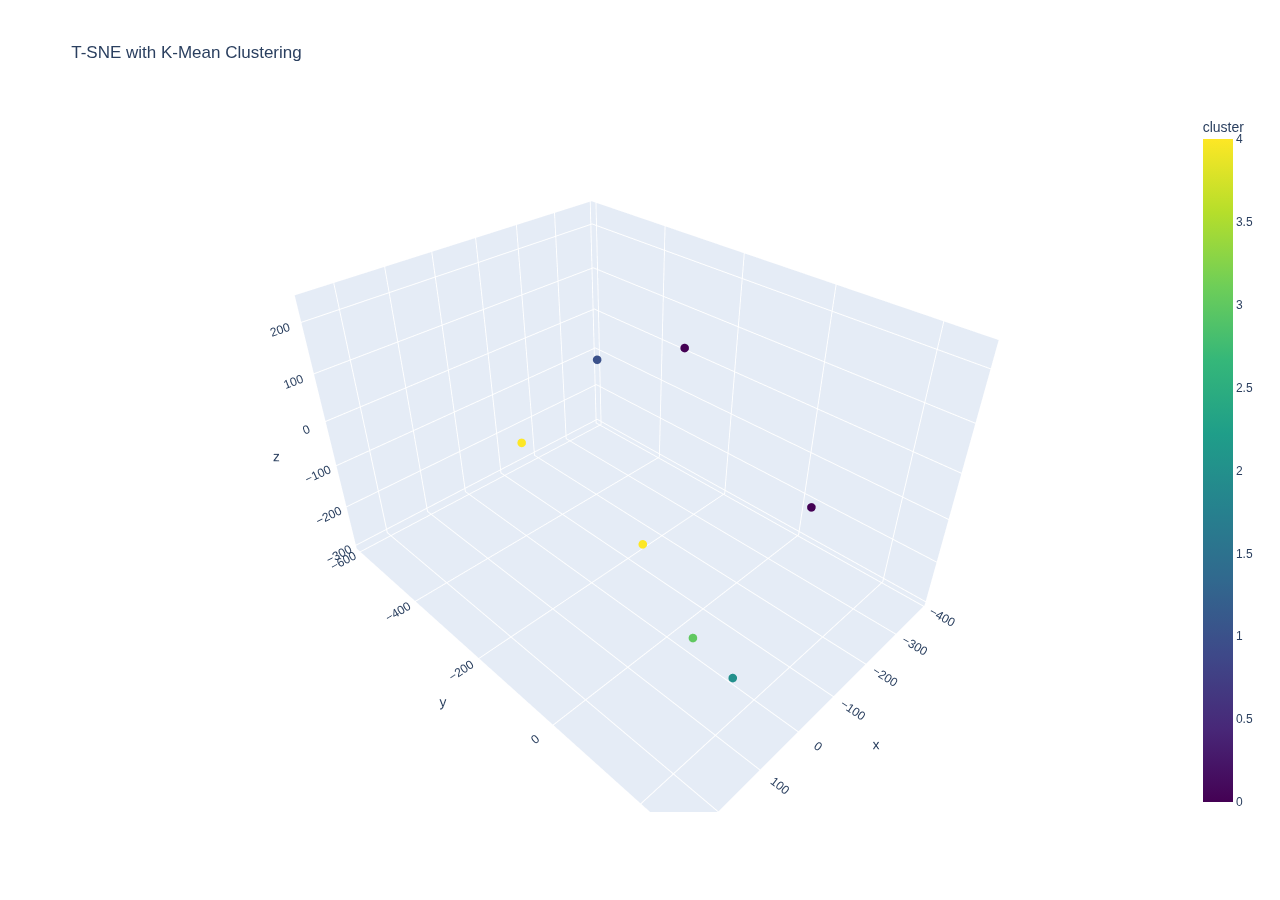
==== static/cluster_plot.html @ 0158b900 "Add files via upload" ====
<html>
<head><meta charset="utf-8" /></head>
<body>
    <div>                        <script type="text/javascript">window.PlotlyConfig = {MathJaxConfig: 'local'};</script>
        <script type="text/javascript">/**
* plotly.js v2.32.0
* Copyright 2012-2024, Plotly, Inc.
* All rights reserved.
* Licensed under the MIT license
*/
/*! For license information please see plotly.min.js.LICENSE.txt */
!function(t,e){"object"==typeof exports&&"object"==typeof module?module.exports=e():"function"==typeof define&&define.amd?define([],e):"object"==typeof exports?exports.Plotly=e():t.Plotly=e()}(self,(function(){return function(){var t={79288:function(t,e,r){"use strict";var n=r(3400),i={"X,X div":'direction:ltr;font-family:"Open Sans",verdana,arial,sans-serif;margin:0;padding:0;',"X input,X button":'font-family:"Open Sans",verdana,arial,sans-serif;',"X input:focus,X button:focus":"outline:none;","X a":"text-decoration:none;","X a:hover":"text-decoration:none;","X .crisp":"shape-rendering:crispEdges;","X .user-select-none":"-webkit-user-select:none;-moz-user-select:none;-ms-user-select:none;-o-user-select:none;user-select:none;","X svg":"overflow:hidden;","X svg a":"fill:#447adb;","X svg a:hover":"fill:#3c6dc5;","X .main-svg":"position:absolute;top:0;left:0;pointer-events:none;","X .main-svg .draglayer":"pointer-events:all;","X .cursor-default":"cursor:default;","X .cursor-pointer":"cursor:pointer;","X .cursor-crosshair":"cursor:crosshair;","X .cursor-move":"cursor:move;","X .cursor-col-resize":"cursor:col-resize;","X .cursor-row-resize":"cursor:row-resize;","X .cursor-ns-resize":"cursor:ns-resize;","X .cursor-ew-resize":"cursor:ew-resize;","X .cursor-sw-resize":"cursor:sw-resize;","X .cursor-s-resize":"cursor:s-resize;","X .cursor-se-resize":"cursor:se-resize;","X .cursor-w-resize":"cursor:w-resize;","X .cursor-e-resize":"cursor:e-resize;","X .cursor-nw-resize":"cursor:nw-resize;","X .cursor-n-resize":"cursor:n-resize;","X .cursor-ne-resize":"cursor:ne-resize;","X .cursor-grab":"cursor:-webkit-grab;cursor:grab;","X .modebar":"position:absolute;top:2px;right:2px;","X .ease-bg":"-webkit-transition:background-color .3s ease 0s;-moz-transition:background-color .3s ease 0s;-ms-transition:background-color .3s ease 0s;-o-transition:background-color .3s ease 0s;transition:background-color .3s ease 0s;","X .modebar--hover>:not(.watermark)":"opacity:0;-webkit-transition:opacity .3s ease 0s;-moz-transition:opacity .3s ease 0s;-ms-transition:opacity .3s ease 0s;-o-transition:opacity .3s ease 0s;transition:opacity .3s ease 0s;","X:hover .modebar--hover .modebar-group":"opacity:1;","X .modebar-group":"float:left;display:inline-block;box-sizing:border-box;padding-left:8px;position:relative;vertical-align:middle;white-space:nowrap;","X .modebar-btn":"position:relative;font-size:16px;padding:3px 4px;height:22px;cursor:pointer;line-height:normal;box-sizing:border-box;","X .modebar-btn svg":"position:relative;top:2px;","X .modebar.vertical":"display:flex;flex-direction:column;flex-wrap:wrap;align-content:flex-end;max-height:100%;","X .modebar.vertical svg":"top:-1px;","X .modebar.vertical .modebar-group":"display:block;float:none;padding-left:0px;padding-bottom:8px;","X .modebar.vertical .modebar-group .modebar-btn":"display:block;text-align:center;","X [data-title]:before,X [data-title]:after":"position:absolute;-webkit-transform:translate3d(0, 0, 0);-moz-transform:translate3d(0, 0, 0);-ms-transform:translate3d(0, 0, 0);-o-transform:translate3d(0, 0, 0);transform:translate3d(0, 0, 0);display:none;opacity:0;z-index:1001;pointer-events:none;top:110%;right:50%;","X [data-title]:hover:before,X [data-title]:hover:after":"display:block;opacity:1;","X [data-title]:before":'content:"";position:absolute;background:rgba(0,0,0,0);border:6px solid rgba(0,0,0,0);z-index:1002;margin-top:-12px;border-bottom-color:#69738a;margin-right:-6px;',"X [data-title]:after":"content:attr(data-title);background:#69738a;color:#fff;padding:8px 10px;font-size:12px;line-height:12px;white-space:nowrap;margin-right:-18px;border-radius:2px;","X .vertical [data-title]:before,X .vertical [data-title]:after":"top:0%;right:200%;","X .vertical [data-title]:before":"border:6px solid rgba(0,0,0,0);border-left-color:#69738a;margin-top:8px;margin-right:-30px;",Y:'font-family:"Open Sans",verdana,arial,sans-serif;position:fixed;top:50px;right:20px;z-index:10000;font-size:10pt;max-width:180px;',"Y p":"margin:0;","Y .notifier-note":"min-width:180px;max-width:250px;border:1px solid #fff;z-index:3000;margin:0;background-color:#8c97af;background-color:rgba(140,151,175,.9);color:#fff;padding:10px;overflow-wrap:break-word;word-wrap:break-word;-ms-hyphens:auto;-webkit-hyphens:auto;hyphens:auto;","Y .notifier-close":"color:#fff;opacity:.8;float:right;padding:0 5px;background:none;border:none;font-size:20px;font-weight:bold;line-height:20px;","Y .notifier-close:hover":"color:#444;text-decoration:none;cursor:pointer;"};for(var a in i){var o=a.replace(/^,/," ,").replace(/X/g,".js-plotly-plot .plotly").replace(/Y/g,".plotly-notifier");n.addStyleRule(o,i[a])}},86712:function(t,e,r){"use strict";t.exports=r(84224)},37240:function(t,e,r){"use strict";t.exports=r(51132)},29744:function(t,e,r){"use strict";t.exports=r(94456)},29352:function(t,e,r){"use strict";t.exports=r(67244)},96144:function(t,e,r){"use strict";t.exports=r(97776)},53219:function(t,e,r){"use strict";t.exports=r(61712)},4624:function(t,e,r){"use strict";t.exports=r(95856)},54543:function(t,e,r){"use strict";t.exports=r(54272)},45e3:function(t,e,r){"use strict";t.exports=r(85404)},62300:function(t,e,r){"use strict";t.exports=r(26048)},6920:function(t,e,r){"use strict";t.exports=r(66240)},10264:function(t,e,r){"use strict";t.exports=r(40448)},32016:function(t,e,r){"use strict";t.exports=r(64884)},27528:function(t,e,r){"use strict";t.exports=r(15088)},75556:function(t,e,r){"use strict";t.exports=r(76744)},39204:function(t,e,r){"use strict";t.exports=r(94704)},73996:function(t,e,r){"use strict";t.exports=r(62396)},16489:function(t,e,r){"use strict";t.exports=r(32028)},5e3:function(t,e,r){"use strict";t.exports=r(81932)},77280:function(t,e,r){"use strict";t.exports=r(45536)},33992:function(t,e,r){"use strict";t.exports=r(42600)},17600:function(t,e,r){"use strict";t.exports=r(21536)},49116:function(t,e,r){"use strict";t.exports=r(65664)},46808:function(t,e,r){"use strict";t.exports=r(29044)},36168:function(t,e,r){"use strict";t.exports=r(48928)},13792:function(t,e,r){"use strict";var n=r(32016);n.register([r(37240),r(29352),r(5e3),r(33992),r(17600),r(49116),r(6920),r(67484),r(79440),r(39204),r(83096),r(36168),r(20260),r(63560),r(65832),r(46808),r(73996),r(48824),r(89904),r(25120),r(13752),r(4340),r(62300),r(29800),r(8363),r(54543),r(86636),r(42192),r(32140),r(77280),r(89296),r(56816),r(70192),r(45e3),r(27528),r(84764),r(3920),r(50248),r(4624),r(69967),r(10264),r(86152),r(53219),r(81604),r(63796),r(29744),r(89336),r(86712),r(75556),r(16489),r(97312),r(96144)]),t.exports=n},3920:function(t,e,r){"use strict";t.exports=r(43480)},25120:function(t,e,r){"use strict";t.exports=r(6296)},4340:function(t,e,r){"use strict";t.exports=r(7404)},86152:function(t,e,r){"use strict";t.exports=r(65456)},56816:function(t,e,r){"use strict";t.exports=r(22020)},89296:function(t,e,r){"use strict";t.exports=r(29928)},20260:function(t,e,r){"use strict";t.exports=r(75792)},32140:function(t,e,r){"use strict";t.exports=r(156)},84764:function(t,e,r){"use strict";t.exports=r(45499)},48824:function(t,e,r){"use strict";t.exports=r(3296)},69967:function(t,e,r){"use strict";t.exports=r(4184)},8363:function(t,e,r){"use strict";t.exports=r(36952)},86636:function(t,e,r){"use strict";t.exports=r(38983)},70192:function(t,e,r){"use strict";t.exports=r(11572)},81604:function(t,e,r){"use strict";t.exports=r(76924)},63796:function(t,e,r){"use strict";t.exports=r(62944)},89336:function(t,e,r){"use strict";t.exports=r(95443)},67484:function(t,e,r){"use strict";t.exports=r(34864)},97312:function(t,e,r){"use strict";t.exports=r(76272)},42192:function(t,e,r){"use strict";t.exports=r(97924)},29800:function(t,e,r){"use strict";t.exports=r(15436)},63560:function(t,e,r){"use strict";t.exports=r(5621)},89904:function(t,e,r){"use strict";t.exports=r(91304)},50248:function(t,e,r){"use strict";t.exports=r(41724)},65832:function(t,e,r){"use strict";t.exports=r(31991)},79440:function(t,e,r){"use strict";t.exports=r(22869)},13752:function(t,e,r){"use strict";t.exports=r(67776)},83096:function(t,e,r){"use strict";t.exports=r(95952)},72196:function(t){"use strict";t.exports=[{path:"",backoff:0},{path:"M-2.4,-3V3L0.6,0Z",backoff:.6},{path:"M-3.7,-2.5V2.5L1.3,0Z",backoff:1.3},{path:"M-4.45,-3L-1.65,-0.2V0.2L-4.45,3L1.55,0Z",backoff:1.55},{path:"M-2.2,-2.2L-0.2,-0.2V0.2L-2.2,2.2L-1.4,3L1.6,0L-1.4,-3Z",backoff:1.6},{path:"M-4.4,-2.1L-0.6,-0.2V0.2L-4.4,2.1L-4,3L2,0L-4,-3Z",backoff:2},{path:"M2,0A2,2 0 1,1 0,-2A2,2 0 0,1 2,0Z",backoff:0,noRotate:!0},{path:"M2,2V-2H-2V2Z",backoff:0,noRotate:!0}]},13916:function(t,e,r){"use strict";var n=r(72196),i=r(25376),a=r(33816),o=r(31780).templatedArray;r(36208),t.exports=o("annotation",{visible:{valType:"boolean",dflt:!0,editType:"calc+arraydraw"},text:{valType:"string",editType:"calc+arraydraw"},textangle:{valType:"angle",dflt:0,editType:"calc+arraydraw"},font:i({editType:"calc+arraydraw",colorEditType:"arraydraw"}),width:{valType:"number",min:1,dflt:null,editType:"calc+arraydraw"},height:{valType:"number",min:1,dflt:null,editType:"calc+arraydraw"},opacity:{valType:"number",min:0,max:1,dflt:1,editType:"arraydraw"},align:{valType:"enumerated",values:["left","center","right"],dflt:"center",editType:"arraydraw"},valign:{valType:"enumerated",values:["top","middle","bottom"],dflt:"middle",editType:"arraydraw"},bgcolor:{valType:"color",dflt:"rgba(0,0,0,0)",editType:"arraydraw"},bordercolor:{valType:"color",dflt:"rgba(0,0,0,0)",editType:"arraydraw"},borderpad:{valType:"number",min:0,dflt:1,editType:"calc+arraydraw"},borderwidth:{valType:"number",min:0,dflt:1,editType:"calc+arraydraw"},showarrow:{valType:"boolean",dflt:!0,editType:"calc+arraydraw"},arrowcolor:{valType:"color",editType:"arraydraw"},arrowhead:{valType:"integer",min:0,max:n.length,dflt:1,editType:"arraydraw"},startarrowhead:{valType:"integer",min:0,max:n.length,dflt:1,editType:"arraydraw"},arrowside:{valType:"flaglist",flags:["end","start"],extras:["none"],dflt:"end",editType:"arraydraw"},arrowsize:{valType:"number",min:.3,dflt:1,editType:"calc+arraydraw"},startarrowsize:{valType:"number",min:.3,dflt:1,editType:"calc+arraydraw"},arrowwidth:{valType:"number",min:.1,editType:"calc+arraydraw"},standoff:{valType:"number",min:0,dflt:0,editType:"calc+arraydraw"},startstandoff:{valType:"number",min:0,dflt:0,editType:"calc+arraydraw"},ax:{valType:"any",editType:"calc+arraydraw"},ay:{valType:"any",editType:"calc+arraydraw"},axref:{valType:"enumerated",dflt:"pixel",values:["pixel",a.idRegex.x.toString()],editType:"calc"},ayref:{valType:"enumerated",dflt:"pixel",values:["pixel",a.idRegex.y.toString()],editType:"calc"},xref:{valType:"enumerated",values:["paper",a.idRegex.x.toString()],editType:"calc"},x:{valType:"any",editType:"calc+arraydraw"},xanchor:{valType:"enumerated",values:["auto","left","center","right"],dflt:"auto",editType:"calc+arraydraw"},xshift:{valType:"number",dflt:0,editType:"calc+arraydraw"},yref:{valType:"enumerated",values:["paper",a.idRegex.y.toString()],editType:"calc"},y:{valType:"any",editType:"calc+arraydraw"},yanchor:{valType:"enumerated",values:["auto","top","middle","bottom"],dflt:"auto",editType:"calc+arraydraw"},yshift:{valType:"number",dflt:0,editType:"calc+arraydraw"},clicktoshow:{valType:"enumerated",values:[!1,"onoff","onout"],dflt:!1,editType:"arraydraw"},xclick:{valType:"any",editType:"arraydraw"},yclick:{valType:"any",editType:"arraydraw"},hovertext:{valType:"string",editType:"arraydraw"},hoverlabel:{bgcolor:{valType:"color",editType:"arraydraw"},bordercolor:{valType:"color",editType:"arraydraw"},font:i({editType:"arraydraw"}),editType:"arraydraw"},captureevents:{valType:"boolean",editType:"arraydraw"},editType:"calc",_deprecated:{ref:{valType:"string",editType:"calc"}}})},90272:function(t,e,r){"use strict";var n=r(3400),i=r(54460),a=r(23816).draw;function o(t){var e=t._fullLayout;n.filterVisible(e.annotations).forEach((function(e){var r=i.getFromId(t,e.xref),n=i.getFromId(t,e.yref),a=i.getRefType(e.xref),o=i.getRefType(e.yref);e._extremes={},"range"===a&&s(e,r),"range"===o&&s(e,n)}))}function s(t,e){var r,n=e._id,a=n.charAt(0),o=t[a],s=t["a"+a],l=t[a+"ref"],u=t["a"+a+"ref"],c=t["_"+a+"padplus"],f=t["_"+a+"padminus"],h={x:1,y:-1}[a]*t[a+"shift"],p=3*t.arrowsize*t.arrowwidth||0,d=p+h,v=p-h,g=3*t.startarrowsize*t.arrowwidth||0,y=g+h,m=g-h;if(u===l){var x=i.findExtremes(e,[e.r2c(o)],{ppadplus:d,ppadminus:v}),b=i.findExtremes(e,[e.r2c(s)],{ppadplus:Math.max(c,y),ppadminus:Math.max(f,m)});r={min:[x.min[0],b.min[0]],max:[x.max[0],b.max[0]]}}else y=s?y+s:y,m=s?m-s:m,r=i.findExtremes(e,[e.r2c(o)],{ppadplus:Math.max(c,d,y),ppadminus:Math.max(f,v,m)});t._extremes[n]=r}t.exports=function(t){var e=t._fullLayout;if(n.filterVisible(e.annotations).length&&t._fullData.length)return n.syncOrAsync([a,o],t)}},42300:function(t,e,r){"use strict";var n=r(3400),i=r(24040),a=r(31780).arrayEditor;function o(t,e){var r,n,i,a,o,l,u,c=t._fullLayout.annotations,f=[],h=[],p=[],d=(e||[]).length;for(r=0;r<c.length;r++)if(a=(i=c[r]).clicktoshow){for(n=0;n<d;n++)if(l=(o=e[n]).xaxis,u=o.yaxis,l._id===i.xref&&u._id===i.yref&&l.d2r(o.x)===s(i._xclick,l)&&u.d2r(o.y)===s(i._yclick,u)){(i.visible?"onout"===a?h:p:f).push(r);break}n===d&&i.visible&&"onout"===a&&h.push(r)}return{on:f,off:h,explicitOff:p}}function s(t,e){return"log"===e.type?e.l2r(t):e.d2r(t)}t.exports={hasClickToShow:function(t,e){var r=o(t,e);return r.on.length>0||r.explicitOff.length>0},onClick:function(t,e){var r,s,l=o(t,e),u=l.on,c=l.off.concat(l.explicitOff),f={},h=t._fullLayout.annotations;if(u.length||c.length){for(r=0;r<u.length;r++)(s=a(t.layout,"annotations",h[u[r]])).modifyItem("visible",!0),n.extendFlat(f,s.getUpdateObj());for(r=0;r<c.length;r++)(s=a(t.layout,"annotations",h[c[r]])).modifyItem("visible",!1),n.extendFlat(f,s.getUpdateObj());return i.call("update",t,{},f)}}}},87192:function(t,e,r){"use strict";var n=r(3400),i=r(76308);t.exports=function(t,e,r,a){a("opacity");var o=a("bgcolor"),s=a("bordercolor"),l=i.opacity(s);a("borderpad");var u=a("borderwidth"),c=a("showarrow");if(a("text",c?" ":r._dfltTitle.annotation),a("textangle"),n.coerceFont(a,"font",r.font),a("width"),a("align"),a("height")&&a("valign"),c){var f,h,p=a("arrowside");-1!==p.indexOf("end")&&(f=a("arrowhead"),h=a("arrowsize")),-1!==p.indexOf("start")&&(a("startarrowhead",f),a("startarrowsize",h)),a("arrowcolor",l?e.bordercolor:i.defaultLine),a("arrowwidth",2*(l&&u||1)),a("standoff"),a("startstandoff")}var d=a("hovertext"),v=r.hoverlabel||{};if(d){var g=a("hoverlabel.bgcolor",v.bgcolor||(i.opacity(o)?i.rgb(o):i.defaultLine)),y=a("hoverlabel.bordercolor",v.bordercolor||i.contrast(g)),m=n.extendFlat({},v.font);m.color||(m.color=y),n.coerceFont(a,"hoverlabel.font",m)}a("captureevents",!!d)}},26828:function(t,e,r){"use strict";var n=r(38248),i=r(36896);t.exports=function(t,e,r,a){e=e||{};var o="log"===r&&"linear"===e.type,s="linear"===r&&"log"===e.type;if(o||s)for(var l,u,c=t._fullLayout.annotations,f=e._id.charAt(0),h=0;h<c.length;h++)l=c[h],u="annotations["+h+"].",l[f+"ref"]===e._id&&p(f),l["a"+f+"ref"]===e._id&&p("a"+f);function p(t){var r=l[t],s=null;s=o?i(r,e.range):Math.pow(10,r),n(s)||(s=null),a(u+t,s)}}},45216:function(t,e,r){"use strict";var n=r(3400),i=r(54460),a=r(51272),o=r(87192),s=r(13916);function l(t,e,r){function a(r,i){return n.coerce(t,e,s,r,i)}var l=a("visible"),u=a("clicktoshow");if(l||u){o(t,e,r,a);for(var c=e.showarrow,f=["x","y"],h=[-10,-30],p={_fullLayout:r},d=0;d<2;d++){var v=f[d],g=i.coerceRef(t,e,p,v,"","paper");if("paper"!==g&&i.getFromId(p,g)._annIndices.push(e._index),i.coercePosition(e,p,a,g,v,.5),c){var y="a"+v,m=i.coerceRef(t,e,p,y,"pixel",["pixel","paper"]);"pixel"!==m&&m!==g&&(m=e[y]="pixel");var x="pixel"===m?h[d]:.4;i.coercePosition(e,p,a,m,y,x)}a(v+"anchor"),a(v+"shift")}if(n.noneOrAll(t,e,["x","y"]),c&&n.noneOrAll(t,e,["ax","ay"]),u){var b=a("xclick"),_=a("yclick");e._xclick=void 0===b?e.x:i.cleanPosition(b,p,e.xref),e._yclick=void 0===_?e.y:i.cleanPosition(_,p,e.yref)}}}t.exports=function(t,e){a(t,e,{name:"annotations",handleItemDefaults:l})}},23816:function(t,e,r){"use strict";var n=r(33428),i=r(24040),a=r(7316),o=r(3400),s=o.strTranslate,l=r(54460),u=r(76308),c=r(43616),f=r(93024),h=r(72736),p=r(93972),d=r(86476),v=r(31780).arrayEditor,g=r(33652);function y(t,e){var r=t._fullLayout.annotations[e]||{},n=l.getFromId(t,r.xref),i=l.getFromId(t,r.yref);n&&n.setScale(),i&&i.setScale(),x(t,r,e,!1,n,i)}function m(t,e,r,n,i){var a=i[r],o=i[r+"ref"],s=-1!==r.indexOf("y"),u="domain"===l.getRefType(o),c=s?n.h:n.w;return t?u?a+(s?-e:e)/t._length:t.p2r(t.r2p(a)+e):a+(s?-e:e)/c}function x(t,e,r,a,y,x){var b,_,w=t._fullLayout,T=t._fullLayout._size,k=t._context.edits;a?(b="annotation-"+a,_=a+".annotations"):(b="annotation",_="annotations");var A=v(t.layout,_,e),M=A.modifyBase,S=A.modifyItem,E=A.getUpdateObj;w._infolayer.selectAll("."+b+'[data-index="'+r+'"]').remove();var L="clip"+w._uid+"_ann"+r;if(e._input&&!1!==e.visible){var C={x:{},y:{}},P=+e.textangle||0,O=w._infolayer.append("g").classed(b,!0).attr("data-index",String(r)).style("opacity",e.opacity),I=O.append("g").classed("annotation-text-g",!0),z=k[e.showarrow?"annotationTail":"annotationPosition"],D=e.captureevents||k.annotationText||z,R=I.append("g").style("pointer-events",D?"all":null).call(p,"pointer").on("click",(function(){t._dragging=!1,t.emit("plotly_clickannotation",W(n.event))}));e.hovertext&&R.on("mouseover",(function(){var r=e.hoverlabel,n=r.font,i=this.getBoundingClientRect(),a=t.getBoundingClientRect();f.loneHover({x0:i.left-a.left,x1:i.right-a.left,y:(i.top+i.bottom)/2-a.top,text:e.hovertext,color:r.bgcolor,borderColor:r.bordercolor,fontFamily:n.family,fontSize:n.size,fontColor:n.color,fontWeight:n.weight,fontStyle:n.style,fontVariant:n.variant},{container:w._hoverlayer.node(),outerContainer:w._paper.node(),gd:t})})).on("mouseout",(function(){f.loneUnhover(w._hoverlayer.node())}));var F=e.borderwidth,B=e.borderpad,N=F+B,j=R.append("rect").attr("class","bg").style("stroke-width",F+"px").call(u.stroke,e.bordercolor).call(u.fill,e.bgcolor),U=e.width||e.height,V=w._topclips.selectAll("#"+L).data(U?[0]:[]);V.enter().append("clipPath").classed("annclip",!0).attr("id",L).append("rect"),V.exit().remove();var q=e.font,H=w._meta?o.templateString(e.text,w._meta):e.text,G=R.append("text").classed("annotation-text",!0).text(H);k.annotationText?G.call(h.makeEditable,{delegate:R,gd:t}).call(Y).on("edit",(function(r){e.text=r,this.call(Y),S("text",r),y&&y.autorange&&M(y._name+".autorange",!0),x&&x.autorange&&M(x._name+".autorange",!0),i.call("_guiRelayout",t,E())})):G.call(Y)}else n.selectAll("#"+L).remove();function W(t){var n={index:r,annotation:e._input,fullAnnotation:e,event:t};return a&&(n.subplotId=a),n}function Y(r){return r.call(c.font,q).attr({"text-anchor":{left:"start",right:"end"}[e.align]||"middle"}),h.convertToTspans(r,t,X),r}function X(){var r=G.selectAll("a");1===r.size()&&r.text()===G.text()&&R.insert("a",":first-child").attr({"xlink:xlink:href":r.attr("xlink:href"),"xlink:xlink:show":r.attr("xlink:show")}).style({cursor:"pointer"}).node().appendChild(j.node());var n=R.select(".annotation-text-math-group"),f=!n.empty(),v=c.bBox((f?n:G).node()),b=v.width,_=v.height,A=e.width||b,D=e.height||_,B=Math.round(A+2*N),q=Math.round(D+2*N);function H(t,e){return"auto"===e&&(e=t<1/3?"left":t>2/3?"right":"center"),{center:0,middle:0,left:.5,bottom:-.5,right:-.5,top:.5}[e]}for(var Y=!1,X=["x","y"],Z=0;Z<X.length;Z++){var K,J,$,Q,tt,et=X[Z],rt=e[et+"ref"]||et,nt=e["a"+et+"ref"],it={x:y,y:x}[et],at=(P+("x"===et?0:-90))*Math.PI/180,ot=B*Math.cos(at),st=q*Math.sin(at),lt=Math.abs(ot)+Math.abs(st),ut=e[et+"anchor"],ct=e[et+"shift"]*("x"===et?1:-1),ft=C[et],ht=l.getRefType(rt);if(it&&"domain"!==ht){var pt=it.r2fraction(e[et]);(pt<0||pt>1)&&(nt===rt?((pt=it.r2fraction(e["a"+et]))<0||pt>1)&&(Y=!0):Y=!0),K=it._offset+it.r2p(e[et]),Q=.5}else{var dt="domain"===ht;"x"===et?($=e[et],K=dt?it._offset+it._length*$:K=T.l+T.w*$):($=1-e[et],K=dt?it._offset+it._length*$:K=T.t+T.h*$),Q=e.showarrow?.5:$}if(e.showarrow){ft.head=K;var vt=e["a"+et];if(tt=ot*H(.5,e.xanchor)-st*H(.5,e.yanchor),nt===rt){var gt=l.getRefType(nt);"domain"===gt?("y"===et&&(vt=1-vt),ft.tail=it._offset+it._length*vt):"paper"===gt?"y"===et?(vt=1-vt,ft.tail=T.t+T.h*vt):ft.tail=T.l+T.w*vt:ft.tail=it._offset+it.r2p(vt),J=tt}else ft.tail=K+vt,J=tt+vt;ft.text=ft.tail+tt;var yt=w["x"===et?"width":"height"];if("paper"===rt&&(ft.head=o.constrain(ft.head,1,yt-1)),"pixel"===nt){var mt=-Math.max(ft.tail-3,ft.text),xt=Math.min(ft.tail+3,ft.text)-yt;mt>0?(ft.tail+=mt,ft.text+=mt):xt>0&&(ft.tail-=xt,ft.text-=xt)}ft.tail+=ct,ft.head+=ct}else J=tt=lt*H(Q,ut),ft.text=K+tt;ft.text+=ct,tt+=ct,J+=ct,e["_"+et+"padplus"]=lt/2+J,e["_"+et+"padminus"]=lt/2-J,e["_"+et+"size"]=lt,e["_"+et+"shift"]=tt}if(Y)R.remove();else{var bt=0,_t=0;if("left"!==e.align&&(bt=(A-b)*("center"===e.align?.5:1)),"top"!==e.valign&&(_t=(D-_)*("middle"===e.valign?.5:1)),f)n.select("svg").attr({x:N+bt-1,y:N+_t}).call(c.setClipUrl,U?L:null,t);else{var wt=N+_t-v.top,Tt=N+bt-v.left;G.call(h.positionText,Tt,wt).call(c.setClipUrl,U?L:null,t)}V.select("rect").call(c.setRect,N,N,A,D),j.call(c.setRect,F/2,F/2,B-F,q-F),R.call(c.setTranslate,Math.round(C.x.text-B/2),Math.round(C.y.text-q/2)),I.attr({transform:"rotate("+P+","+C.x.text+","+C.y.text+")"});var kt,At=function(r,n){O.selectAll(".annotation-arrow-g").remove();var l=C.x.head,f=C.y.head,h=C.x.tail+r,p=C.y.tail+n,v=C.x.text+r,b=C.y.text+n,_=o.rotationXYMatrix(P,v,b),w=o.apply2DTransform(_),A=o.apply2DTransform2(_),L=+j.attr("width"),z=+j.attr("height"),D=v-.5*L,F=D+L,B=b-.5*z,N=B+z,U=[[D,B,D,N],[D,N,F,N],[F,N,F,B],[F,B,D,B]].map(A);if(!U.reduce((function(t,e){return t^!!o.segmentsIntersect(l,f,l+1e6,f+1e6,e[0],e[1],e[2],e[3])}),!1)){U.forEach((function(t){var e=o.segmentsIntersect(h,p,l,f,t[0],t[1],t[2],t[3]);e&&(h=e.x,p=e.y)}));var V=e.arrowwidth,q=e.arrowcolor,H=e.arrowside,G=O.append("g").style({opacity:u.opacity(q)}).classed("annotation-arrow-g",!0),W=G.append("path").attr("d","M"+h+","+p+"L"+l+","+f).style("stroke-width",V+"px").call(u.stroke,u.rgb(q));if(g(W,H,e),k.annotationPosition&&W.node().parentNode&&!a){var Y=l,X=f;if(e.standoff){var Z=Math.sqrt(Math.pow(l-h,2)+Math.pow(f-p,2));Y+=e.standoff*(h-l)/Z,X+=e.standoff*(p-f)/Z}var K,J,$=G.append("path").classed("annotation-arrow",!0).classed("anndrag",!0).classed("cursor-move",!0).attr({d:"M3,3H-3V-3H3ZM0,0L"+(h-Y)+","+(p-X),transform:s(Y,X)}).style("stroke-width",V+6+"px").call(u.stroke,"rgba(0,0,0,0)").call(u.fill,"rgba(0,0,0,0)");d.init({element:$.node(),gd:t,prepFn:function(){var t=c.getTranslate(R);K=t.x,J=t.y,y&&y.autorange&&M(y._name+".autorange",!0),x&&x.autorange&&M(x._name+".autorange",!0)},moveFn:function(t,r){var n=w(K,J),i=n[0]+t,a=n[1]+r;R.call(c.setTranslate,i,a),S("x",m(y,t,"x",T,e)),S("y",m(x,r,"y",T,e)),e.axref===e.xref&&S("ax",m(y,t,"ax",T,e)),e.ayref===e.yref&&S("ay",m(x,r,"ay",T,e)),G.attr("transform",s(t,r)),I.attr({transform:"rotate("+P+","+i+","+a+")"})},doneFn:function(){i.call("_guiRelayout",t,E());var e=document.querySelector(".js-notes-box-panel");e&&e.redraw(e.selectedObj)}})}}};e.showarrow&&At(0,0),z&&d.init({element:R.node(),gd:t,prepFn:function(){kt=I.attr("transform")},moveFn:function(t,r){var n="pointer";if(e.showarrow)e.axref===e.xref?S("ax",m(y,t,"ax",T,e)):S("ax",e.ax+t),e.ayref===e.yref?S("ay",m(x,r,"ay",T.w,e)):S("ay",e.ay+r),At(t,r);else{if(a)return;var i,o;if(y)i=m(y,t,"x",T,e);else{var l=e._xsize/T.w,u=e.x+(e._xshift-e.xshift)/T.w-l/2;i=d.align(u+t/T.w,l,0,1,e.xanchor)}if(x)o=m(x,r,"y",T,e);else{var c=e._ysize/T.h,f=e.y-(e._yshift+e.yshift)/T.h-c/2;o=d.align(f-r/T.h,c,0,1,e.yanchor)}S("x",i),S("y",o),y&&x||(n=d.getCursor(y?.5:i,x?.5:o,e.xanchor,e.yanchor))}I.attr({transform:s(t,r)+kt}),p(R,n)},clickFn:function(r,n){e.captureevents&&t.emit("plotly_clickannotation",W(n))},doneFn:function(){p(R),i.call("_guiRelayout",t,E());var e=document.querySelector(".js-notes-box-panel");e&&e.redraw(e.selectedObj)}})}}}t.exports={draw:function(t){var e=t._fullLayout;e._infolayer.selectAll(".annotation").remove();for(var r=0;r<e.annotations.length;r++)e.annotations[r].visible&&y(t,r);return a.previousPromises(t)},drawOne:y,drawRaw:x}},33652:function(t,e,r){"use strict";var n=r(33428),i=r(76308),a=r(72196),o=r(3400),s=o.strScale,l=o.strRotate,u=o.strTranslate;t.exports=function(t,e,r){var o,c,f,h,p=t.node(),d=a[r.arrowhead||0],v=a[r.startarrowhead||0],g=(r.arrowwidth||1)*(r.arrowsize||1),y=(r.arrowwidth||1)*(r.startarrowsize||1),m=e.indexOf("start")>=0,x=e.indexOf("end")>=0,b=d.backoff*g+r.standoff,_=v.backoff*y+r.startstandoff;if("line"===p.nodeName){o={x:+t.attr("x1"),y:+t.attr("y1")},c={x:+t.attr("x2"),y:+t.attr("y2")};var w=o.x-c.x,T=o.y-c.y;if(h=(f=Math.atan2(T,w))+Math.PI,b&&_&&b+_>Math.sqrt(w*w+T*T))return void z();if(b){if(b*b>w*w+T*T)return void z();var k=b*Math.cos(f),A=b*Math.sin(f);c.x+=k,c.y+=A,t.attr({x2:c.x,y2:c.y})}if(_){if(_*_>w*w+T*T)return void z();var M=_*Math.cos(f),S=_*Math.sin(f);o.x-=M,o.y-=S,t.attr({x1:o.x,y1:o.y})}}else if("path"===p.nodeName){var E=p.getTotalLength(),L="";if(E<b+_)return void z();var C=p.getPointAtLength(0),P=p.getPointAtLength(.1);f=Math.atan2(C.y-P.y,C.x-P.x),o=p.getPointAtLength(Math.min(_,E)),L="0px,"+_+"px,";var O=p.getPointAtLength(E),I=p.getPointAtLength(E-.1);h=Math.atan2(O.y-I.y,O.x-I.x),c=p.getPointAtLength(Math.max(0,E-b)),L+=E-(L?_+b:b)+"px,"+E+"px",t.style("stroke-dasharray",L)}function z(){t.style("stroke-dasharray","0px,100px")}function D(e,a,o,c){e.path&&(e.noRotate&&(o=0),n.select(p.parentNode).append("path").attr({class:t.attr("class"),d:e.path,transform:u(a.x,a.y)+l(180*o/Math.PI)+s(c)}).style({fill:i.rgb(r.arrowcolor),"stroke-width":0}))}m&&D(v,o,f,y),x&&D(d,c,h,g)}},79180:function(t,e,r){"use strict";var n=r(23816),i=r(42300);t.exports={moduleType:"component",name:"annotations",layoutAttributes:r(13916),supplyLayoutDefaults:r(45216),includeBasePlot:r(36632)("annotations"),calcAutorange:r(90272),draw:n.draw,drawOne:n.drawOne,drawRaw:n.drawRaw,hasClickToShow:i.hasClickToShow,onClick:i.onClick,convertCoords:r(26828)}},45899:function(t,e,r){"use strict";var n=r(13916),i=r(67824).overrideAll,a=r(31780).templatedArray;t.exports=i(a("annotation",{visible:n.visible,x:{valType:"any"},y:{valType:"any"},z:{valType:"any"},ax:{valType:"number"},ay:{valType:"number"},xanchor:n.xanchor,xshift:n.xshift,yanchor:n.yanchor,yshift:n.yshift,text:n.text,textangle:n.textangle,font:n.font,width:n.width,height:n.height,opacity:n.opacity,align:n.align,valign:n.valign,bgcolor:n.bgcolor,bordercolor:n.bordercolor,borderpad:n.borderpad,borderwidth:n.borderwidth,showarrow:n.showarrow,arrowcolor:n.arrowcolor,arrowhead:n.arrowhead,startarrowhead:n.startarrowhead,arrowside:n.arrowside,arrowsize:n.arrowsize,startarrowsize:n.startarrowsize,arrowwidth:n.arrowwidth,standoff:n.standoff,startstandoff:n.startstandoff,hovertext:n.hovertext,hoverlabel:n.hoverlabel,captureevents:n.captureevents}),"calc","from-root")},42456:function(t,e,r){"use strict";var n=r(3400),i=r(54460);function a(t,e){var r=e.fullSceneLayout.domain,a=e.fullLayout._size,o={pdata:null,type:"linear",autorange:!1,range:[-1/0,1/0]};t._xa={},n.extendFlat(t._xa,o),i.setConvert(t._xa),t._xa._offset=a.l+r.x[0]*a.w,t._xa.l2p=function(){return.5*(1+t._pdata[0]/t._pdata[3])*a.w*(r.x[1]-r.x[0])},t._ya={},n.extendFlat(t._ya,o),i.setConvert(t._ya),t._ya._offset=a.t+(1-r.y[1])*a.h,t._ya.l2p=function(){return.5*(1-t._pdata[1]/t._pdata[3])*a.h*(r.y[1]-r.y[0])}}t.exports=function(t){for(var e=t.fullSceneLayout.annotations,r=0;r<e.length;r++)a(e[r],t);t.fullLayout._infolayer.selectAll(".annotation-"+t.id).remove()}},52808:function(t,e,r){"use strict";var n=r(3400),i=r(54460),a=r(51272),o=r(87192),s=r(45899);function l(t,e,r,a){function l(r,i){return n.coerce(t,e,s,r,i)}function u(t){var n=t+"axis",a={_fullLayout:{}};return a._fullLayout[n]=r[n],i.coercePosition(e,a,l,t,t,.5)}l("visible")&&(o(t,e,a.fullLayout,l),u("x"),u("y"),u("z"),n.noneOrAll(t,e,["x","y","z"]),e.xref="x",e.yref="y",e.zref="z",l("xanchor"),l("yanchor"),l("xshift"),l("yshift"),e.showarrow&&(e.axref="pixel",e.ayref="pixel",l("ax",-10),l("ay",-30),n.noneOrAll(t,e,["ax","ay"])))}t.exports=function(t,e,r){a(t,e,{name:"annotations",handleItemDefaults:l,fullLayout:r.fullLayout})}},71836:function(t,e,r){"use strict";var n=r(23816).drawRaw,i=r(94424),a=["x","y","z"];t.exports=function(t){for(var e=t.fullSceneLayout,r=t.dataScale,o=e.annotations,s=0;s<o.length;s++){for(var l=o[s],u=!1,c=0;c<3;c++){var f=a[c],h=l[f],p=e[f+"axis"].r2fraction(h);if(p<0||p>1){u=!0;break}}u?t.fullLayout._infolayer.select(".annotation-"+t.id+'[data-index="'+s+'"]').remove():(l._pdata=i(t.glplot.cameraParams,[e.xaxis.r2l(l.x)*r[0],e.yaxis.r2l(l.y)*r[1],e.zaxis.r2l(l.z)*r[2]]),n(t.graphDiv,l,s,t.id,l._xa,l._ya))}}},56864:function(t,e,r){"use strict";var n=r(24040),i=r(3400);t.exports={moduleType:"component",name:"annotations3d",schema:{subplots:{scene:{annotations:r(45899)}}},layoutAttributes:r(45899),handleDefaults:r(52808),includeBasePlot:function(t,e){var r=n.subplotsRegistry.gl3d;if(r)for(var a=r.attrRegex,o=Object.keys(t),s=0;s<o.length;s++){var l=o[s];a.test(l)&&(t[l].annotations||[]).length&&(i.pushUnique(e._basePlotModules,r),i.pushUnique(e._subplots.gl3d,l))}},convert:r(42456),draw:r(71836)}},54976:function(t,e,r){"use strict";t.exports=r(38700),r(15168),r(67020),r(89792),r(55668),r(65168),r(2084),r(26368),r(24747),r(65616),r(30632),r(73040),r(1104),r(51456),r(4592),r(45348)},97776:function(t,e,r){"use strict";var n=r(54976),i=r(3400),a=r(39032),o=a.EPOCHJD,s=a.ONEDAY,l={valType:"enumerated",values:i.sortObjectKeys(n.calendars),editType:"calc",dflt:"gregorian"},u=function(t,e,r,n){var a={};return a[r]=l,i.coerce(t,e,a,r,n)},c="##",f={d:{0:"dd","-":"d"},e:{0:"d","-":"d"},a:{0:"D","-":"D"},A:{0:"DD","-":"DD"},j:{0:"oo","-":"o"},W:{0:"ww","-":"w"},m:{0:"mm","-":"m"},b:{0:"M","-":"M"},B:{0:"MM","-":"MM"},y:{0:"yy","-":"yy"},Y:{0:"yyyy","-":"yyyy"},U:c,w:c,c:{0:"D M d %X yyyy","-":"D M d %X yyyy"},x:{0:"mm/dd/yyyy","-":"mm/dd/yyyy"}},h={};function p(t){var e=h[t];return e||(h[t]=n.instance(t))}function d(t){return i.extendFlat({},l,{description:t})}function v(t){return"Sets the calendar system to use with `"+t+"` date data."}var g={xcalendar:d(v("x"))},y=i.extendFlat({},g,{ycalendar:d(v("y"))}),m=i.extendFlat({},y,{zcalendar:d(v("z"))}),x=d(["Sets the calendar system to use for `range` and `tick0`","if this is a date axis. This does not set the calendar for","interpreting data on this axis, that's specified in the trace","or via the global `layout.calendar`"].join(" "));t.exports={moduleType:"component",name:"calendars",schema:{traces:{scatter:y,bar:y,box:y,heatmap:y,contour:y,histogram:y,histogram2d:y,histogram2dcontour:y,scatter3d:m,surface:m,mesh3d:m,scattergl:y,ohlc:g,candlestick:g},layout:{calendar:d(["Sets the default calendar system to use for interpreting and","displaying dates throughout the plot."].join(" "))},subplots:{xaxis:{calendar:x},yaxis:{calendar:x},scene:{xaxis:{calendar:x},yaxis:{calendar:x},zaxis:{calendar:x}},polar:{radialaxis:{calendar:x}}},transforms:{filter:{valuecalendar:d(["WARNING: All transforms are deprecated and may be removed from the API in next major version.","Sets the calendar system to use for `value`, if it is a date."].join(" ")),targetcalendar:d(["WARNING: All transforms are deprecated and may be removed from the API in next major version.","Sets the calendar system to use for `target`, if it is an","array of dates. If `target` is a string (eg *x*) we use the","corresponding trace attribute (eg `xcalendar`) if it exists,","even if `targetcalendar` is provided."].join(" "))}}},layoutAttributes:l,handleDefaults:u,handleTraceDefaults:function(t,e,r,n){for(var i=0;i<r.length;i++)u(t,e,r[i]+"calendar",n.calendar)},CANONICAL_SUNDAY:{chinese:"2000-01-02",coptic:"2000-01-03",discworld:"2000-01-03",ethiopian:"2000-01-05",hebrew:"5000-01-01",islamic:"1000-01-02",julian:"2000-01-03",mayan:"5000-01-01",nanakshahi:"1000-01-05",nepali:"2000-01-05",persian:"1000-01-01",jalali:"1000-01-01",taiwan:"1000-01-04",thai:"2000-01-04",ummalqura:"1400-01-06"},CANONICAL_TICK:{chinese:"2000-01-01",coptic:"2000-01-01",discworld:"2000-01-01",ethiopian:"2000-01-01",hebrew:"5000-01-01",islamic:"1000-01-01",julian:"2000-01-01",mayan:"5000-01-01",nanakshahi:"1000-01-01",nepali:"2000-01-01",persian:"1000-01-01",jalali:"1000-01-01",taiwan:"1000-01-01",thai:"2000-01-01",ummalqura:"1400-01-01"},DFLTRANGE:{chinese:["2000-01-01","2001-01-01"],coptic:["1700-01-01","1701-01-01"],discworld:["1800-01-01","1801-01-01"],ethiopian:["2000-01-01","2001-01-01"],hebrew:["5700-01-01","5701-01-01"],islamic:["1400-01-01","1401-01-01"],julian:["2000-01-01","2001-01-01"],mayan:["5200-01-01","5201-01-01"],nanakshahi:["0500-01-01","0501-01-01"],nepali:["2000-01-01","2001-01-01"],persian:["1400-01-01","1401-01-01"],jalali:["1400-01-01","1401-01-01"],taiwan:["0100-01-01","0101-01-01"],thai:["2500-01-01","2501-01-01"],ummalqura:["1400-01-01","1401-01-01"]},getCal:p,worldCalFmt:function(t,e,r){for(var n,i,a,l,u,h=Math.floor((e+.05)/s)+o,d=p(r).fromJD(h),v=0;-1!==(v=t.indexOf("%",v));)"0"===(n=t.charAt(v+1))||"-"===n||"_"===n?(a=3,i=t.charAt(v+2),"_"===n&&(n="-")):(i=n,n="0",a=2),(l=f[i])?(u=l===c?c:d.formatDate(l[n]),t=t.substr(0,v)+u+t.substr(v+a),v+=u.length):v+=a;return t}}},22548:function(t,e){"use strict";e.defaults=["#1f77b4","#ff7f0e","#2ca02c","#d62728","#9467bd","#8c564b","#e377c2","#7f7f7f","#bcbd22","#17becf"],e.defaultLine="#444",e.lightLine="#eee",e.background="#fff",e.borderLine="#BEC8D9",e.lightFraction=1e3/11},76308:function(t,e,r){"use strict";var n=r(49760),i=r(38248),a=r(38116).isTypedArray,o=t.exports={},s=r(22548);o.defaults=s.defaults;var l=o.defaultLine=s.defaultLine;o.lightLine=s.lightLine;var u=o.background=s.background;function c(t){if(i(t)||"string"!=typeof t)return t;var e=t.trim();if("rgb"!==e.substr(0,3))return t;var r=e.match(/^rgba?\s*\(([^()]*)\)$/);if(!r)return t;var n=r[1].trim().split(/\s*[\s,]\s*/),a="a"===e.charAt(3)&&4===n.length;if(!a&&3!==n.length)return t;for(var o=0;o<n.length;o++){if(!n[o].length)return t;if(n[o]=Number(n[o]),!(n[o]>=0))return t;if(3===o)n[o]>1&&(n[o]=1);else if(n[o]>=1)return t}var s=Math.round(255*n[0])+", "+Math.round(255*n[1])+", "+Math.round(255*n[2]);return a?"rgba("+s+", "+n[3]+")":"rgb("+s+")"}o.tinyRGB=function(t){var e=t.toRgb();return"rgb("+Math.round(e.r)+", "+Math.round(e.g)+", "+Math.round(e.b)+")"},o.rgb=function(t){return o.tinyRGB(n(t))},o.opacity=function(t){return t?n(t).getAlpha():0},o.addOpacity=function(t,e){var r=n(t).toRgb();return"rgba("+Math.round(r.r)+", "+Math.round(r.g)+", "+Math.round(r.b)+", "+e+")"},o.combine=function(t,e){var r=n(t).toRgb();if(1===r.a)return n(t).toRgbString();var i=n(e||u).toRgb(),a=1===i.a?i:{r:255*(1-i.a)+i.r*i.a,g:255*(1-i.a)+i.g*i.a,b:255*(1-i.a)+i.b*i.a},o={r:a.r*(1-r.a)+r.r*r.a,g:a.g*(1-r.a)+r.g*r.a,b:a.b*(1-r.a)+r.b*r.a};return n(o).toRgbString()},o.interpolate=function(t,e,r){var i=n(t).toRgb(),a=n(e).toRgb(),o={r:r*i.r+(1-r)*a.r,g:r*i.g+(1-r)*a.g,b:r*i.b+(1-r)*a.b};return n(o).toRgbString()},o.contrast=function(t,e,r){var i=n(t);return 1!==i.getAlpha()&&(i=n(o.combine(t,u))),(i.isDark()?e?i.lighten(e):u:r?i.darken(r):l).toString()},o.stroke=function(t,e){var r=n(e);t.style({stroke:o.tinyRGB(r),"stroke-opacity":r.getAlpha()})},o.fill=function(t,e){var r=n(e);t.style({fill:o.tinyRGB(r),"fill-opacity":r.getAlpha()})},o.clean=function(t){if(t&&"object"==typeof t){var e,r,n,i,s=Object.keys(t);for(e=0;e<s.length;e++)if(i=t[n=s[e]],"color"===n.substr(n.length-5))if(Array.isArray(i))for(r=0;r<i.length;r++)i[r]=c(i[r]);else t[n]=c(i);else if("colorscale"===n.substr(n.length-10)&&Array.isArray(i))for(r=0;r<i.length;r++)Array.isArray(i[r])&&(i[r][1]=c(i[r][1]));else if(Array.isArray(i)){var l=i[0];if(!Array.isArray(l)&&l&&"object"==typeof l)for(r=0;r<i.length;r++)o.clean(i[r])}else i&&"object"==typeof i&&!a(i)&&o.clean(i)}}},42996:function(t,e,r){"use strict";var n=r(94724),i=r(25376),a=r(92880).extendFlat,o=r(67824).overrideAll;t.exports=o({orientation:{valType:"enumerated",values:["h","v"],dflt:"v"},thicknessmode:{valType:"enumerated",values:["fraction","pixels"],dflt:"pixels"},thickness:{valType:"number",min:0,dflt:30},lenmode:{valType:"enumerated",values:["fraction","pixels"],dflt:"fraction"},len:{valType:"number",min:0,dflt:1},x:{valType:"number"},xref:{valType:"enumerated",dflt:"paper",values:["container","paper"],editType:"layoutstyle"},xanchor:{valType:"enumerated",values:["left","center","right"]},xpad:{valType:"number",min:0,dflt:10},y:{valType:"number"},yref:{valType:"enumerated",dflt:"paper",values:["container","paper"],editType:"layoutstyle"},yanchor:{valType:"enumerated",values:["top","middle","bottom"]},ypad:{valType:"number",min:0,dflt:10},outlinecolor:n.linecolor,outlinewidth:n.linewidth,bordercolor:n.linecolor,borderwidth:{valType:"number",min:0,dflt:0},bgcolor:{valType:"color",dflt:"rgba(0,0,0,0)"},tickmode:n.minor.tickmode,nticks:n.nticks,tick0:n.tick0,dtick:n.dtick,tickvals:n.tickvals,ticktext:n.ticktext,ticks:a({},n.ticks,{dflt:""}),ticklabeloverflow:a({},n.ticklabeloverflow,{}),ticklabelposition:{valType:"enumerated",values:["outside","inside","outside top","inside top","outside left","inside left","outside right","inside right","outside bottom","inside bottom"],dflt:"outside"},ticklen:n.ticklen,tickwidth:n.tickwidth,tickcolor:n.tickcolor,ticklabelstep:n.ticklabelstep,showticklabels:n.showticklabels,labelalias:n.labelalias,tickfont:i({}),tickangle:n.tickangle,tickformat:n.tickformat,tickformatstops:n.tickformatstops,tickprefix:n.tickprefix,showtickprefix:n.showtickprefix,ticksuffix:n.ticksuffix,showticksuffix:n.showticksuffix,separatethousands:n.separatethousands,exponentformat:n.exponentformat,minexponent:n.minexponent,showexponent:n.showexponent,title:{text:{valType:"string"},font:i({}),side:{valType:"enumerated",values:["right","top","bottom"]}},_deprecated:{title:{valType:"string"},titlefont:i({}),titleside:{valType:"enumerated",values:["right","top","bottom"],dflt:"top"}}},"colorbars","from-root")},63964:function(t){"use strict";t.exports={cn:{colorbar:"colorbar",cbbg:"cbbg",cbfill:"cbfill",cbfills:"cbfills",cbline:"cbline",cblines:"cblines",cbaxis:"cbaxis",cbtitleunshift:"cbtitleunshift",cbtitle:"cbtitle",cboutline:"cboutline",crisp:"crisp",jsPlaceholder:"js-placeholder"}}},64013:function(t,e,r){"use strict";var n=r(3400),i=r(31780),a=r(26332),o=r(25404),s=r(95936),l=r(42568),u=r(42996);t.exports=function(t,e,r){var c=i.newContainer(e,"colorbar"),f=t.colorbar||{};function h(t,e){return n.coerce(f,c,u,t,e)}var p=r.margin||{t:0,b:0,l:0,r:0},d=r.width-p.l-p.r,v=r.height-p.t-p.b,g="v"===h("orientation"),y=h("thicknessmode");h("thickness","fraction"===y?30/(g?d:v):30);var m=h("lenmode");h("len","fraction"===m?1:g?v:d);var x,b,_,w="paper"===h("yref"),T="paper"===h("xref"),k="left";g?(_="middle",k=T?"left":"right",x=T?1.02:1,b=.5):(_=w?"bottom":"top",k="center",x=.5,b=w?1.02:1),n.coerce(f,c,{x:{valType:"number",min:T?-2:0,max:T?3:1,dflt:x}},"x"),n.coerce(f,c,{y:{valType:"number",min:w?-2:0,max:w?3:1,dflt:b}},"y"),h("xanchor",k),h("xpad"),h("yanchor",_),h("ypad"),n.noneOrAll(f,c,["x","y"]),h("outlinecolor"),h("outlinewidth"),h("bordercolor"),h("borderwidth"),h("bgcolor");var A=n.coerce(f,c,{ticklabelposition:{valType:"enumerated",dflt:"outside",values:g?["outside","inside","outside top","inside top","outside bottom","inside bottom"]:["outside","inside","outside left","inside left","outside right","inside right"]}},"ticklabelposition");h("ticklabeloverflow",-1!==A.indexOf("inside")?"hide past domain":"hide past div"),a(f,c,h,"linear");var M=r.font,S={noAutotickangles:!0,outerTicks:!1,font:M};-1!==A.indexOf("inside")&&(S.bgColor="black"),l(f,c,h,"linear",S),s(f,c,h,"linear",S),o(f,c,h,"linear",S),h("title.text",r._dfltTitle.colorbar);var E=c.showticklabels?c.tickfont:M,L=n.extendFlat({},E,{weight:M.weight,style:M.style,variant:M.variant,color:M.color,size:n.bigFont(E.size)});n.coerceFont(h,"title.font",L),h("title.side",g?"top":"right")}},37848:function(t,e,r){"use strict";var n=r(33428),i=r(49760),a=r(7316),o=r(24040),s=r(54460),l=r(86476),u=r(3400),c=u.strTranslate,f=r(92880).extendFlat,h=r(93972),p=r(43616),d=r(76308),v=r(81668),g=r(72736),y=r(94288).flipScale,m=r(28336),x=r(37668),b=r(94724),_=r(84284),w=_.LINE_SPACING,T=_.FROM_TL,k=_.FROM_BR,A=r(63964).cn;t.exports={draw:function(t){var e=t._fullLayout._infolayer.selectAll("g."+A.colorbar).data(function(t){var e,r,n,i,a=t._fullLayout,o=t.calcdata,s=[];function l(t){return f(t,{_fillcolor:null,_line:{color:null,width:null,dash:null},_levels:{start:null,end:null,size:null},_filllevels:null,_fillgradient:null,_zrange:null})}function u(){"function"==typeof i.calc?i.calc(t,n,e):(e._fillgradient=r.reversescale?y(r.colorscale):r.colorscale,e._zrange=[r[i.min],r[i.max]])}for(var c=0;c<o.length;c++){var h=o[c];if((n=h[0].trace)._module){var p=n._module.colorbar;if(!0===n.visible&&p)for(var d=Array.isArray(p),v=d?p:[p],g=0;g<v.length;g++){var m=(i=v[g]).container;(r=m?n[m]:n)&&r.showscale&&((e=l(r.colorbar))._id="cb"+n.uid+(d&&m?"-"+m:""),e._traceIndex=n.index,e._propPrefix=(m?m+".":"")+"colorbar.",e._meta=n._meta,u(),s.push(e))}}}for(var x in a._colorAxes)if((r=a[x]).showscale){var b=a._colorAxes[x];(e=l(r.colorbar))._id="cb"+x,e._propPrefix=x+".colorbar.",e._meta=a._meta,i={min:"cmin",max:"cmax"},"heatmap"!==b[0]&&(n=b[1],i.calc=n._module.colorbar.calc),u(),s.push(e)}return s}(t),(function(t){return t._id}));e.enter().append("g").attr("class",(function(t){return t._id})).classed(A.colorbar,!0),e.each((function(e){var r=n.select(this);u.ensureSingle(r,"rect",A.cbbg),u.ensureSingle(r,"g",A.cbfills),u.ensureSingle(r,"g",A.cblines),u.ensureSingle(r,"g",A.cbaxis,(function(t){t.classed(A.crisp,!0)})),u.ensureSingle(r,"g",A.cbtitleunshift,(function(t){t.append("g").classed(A.cbtitle,!0)})),u.ensureSingle(r,"rect",A.cboutline);var y=function(t,e,r){var o="v"===e.orientation,l=e.len,h=e.lenmode,y=e.thickness,_=e.thicknessmode,M=e.outlinewidth,S=e.borderwidth,E=e.bgcolor,L=e.xanchor,C=e.yanchor,P=e.xpad,O=e.ypad,I=e.x,z=o?e.y:1-e.y,D="paper"===e.yref,R="paper"===e.xref,F=r._fullLayout,B=F._size,N=e._fillcolor,j=e._line,U=e.title,V=U.side,q=e._zrange||n.extent(("function"==typeof N?N:j.color).domain()),H="function"==typeof j.color?j.color:function(){return j.color},G="function"==typeof N?N:function(){return N},W=e._levels,Y=function(t,e,r){var n,i,a=e._levels,o=[],s=[],l=a.end+a.size/100,u=a.size,c=1.001*r[0]-.001*r[1],f=1.001*r[1]-.001*r[0];for(i=0;i<1e5&&(n=a.start+i*u,!(u>0?n>=l:n<=l));i++)n>c&&n<f&&o.push(n);if(e._fillgradient)s=[0];else if("function"==typeof e._fillcolor){var h=e._filllevels;if(h)for(l=h.end+h.size/100,u=h.size,i=0;i<1e5&&(n=h.start+i*u,!(u>0?n>=l:n<=l));i++)n>r[0]&&n<r[1]&&s.push(n);else(s=o.map((function(t){return t-a.size/2}))).push(s[s.length-1]+a.size)}else e._fillcolor&&"string"==typeof e._fillcolor&&(s=[0]);return a.size<0&&(o.reverse(),s.reverse()),{line:o,fill:s}}(0,e,q),X=Y.fill,Z=Y.line,K=Math.round(y*("fraction"===_?o?B.w:B.h:1)),J=K/(o?B.w:B.h),$=Math.round(l*("fraction"===h?o?B.h:B.w:1)),Q=$/(o?B.h:B.w),tt=R?B.w:r._fullLayout.width,et=D?B.h:r._fullLayout.height,rt=Math.round(o?I*tt+P:z*et+O),nt={center:.5,right:1}[L]||0,it={top:1,middle:.5}[C]||0,at=o?I-nt*J:z-it*J,ot=o?z-it*Q:I-nt*Q,st=Math.round(o?et*(1-ot):tt*ot);e._lenFrac=Q,e._thickFrac=J,e._uFrac=at,e._vFrac=ot;var lt=e._axis=function(t,e,r){var n=t._fullLayout,i="v"===e.orientation,a={type:"linear",range:r,tickmode:e.tickmode,nticks:e.nticks,tick0:e.tick0,dtick:e.dtick,tickvals:e.tickvals,ticktext:e.ticktext,ticks:e.ticks,ticklen:e.ticklen,tickwidth:e.tickwidth,tickcolor:e.tickcolor,showticklabels:e.showticklabels,labelalias:e.labelalias,ticklabelposition:e.ticklabelposition,ticklabeloverflow:e.ticklabeloverflow,ticklabelstep:e.ticklabelstep,tickfont:e.tickfont,tickangle:e.tickangle,tickformat:e.tickformat,exponentformat:e.exponentformat,minexponent:e.minexponent,separatethousands:e.separatethousands,showexponent:e.showexponent,showtickprefix:e.showtickprefix,tickprefix:e.tickprefix,showticksuffix:e.showticksuffix,ticksuffix:e.ticksuffix,title:e.title,showline:!0,anchor:"free",side:i?"right":"bottom",position:1},o=i?"y":"x",s={type:"linear",_id:o+e._id},l={letter:o,font:n.font,noAutotickangles:"y"===o,noHover:!0,noTickson:!0,noTicklabelmode:!0,noInsideRange:!0,calendar:n.calendar};function c(t,e){return u.coerce(a,s,b,t,e)}return m(a,s,c,l,n),x(a,s,c,l),s}(r,e,q);lt.position=J+(o?I+P/B.w:z+O/B.h);var ut=-1!==["top","bottom"].indexOf(V);if(o&&ut&&(lt.title.side=V,lt.titlex=I+P/B.w,lt.titley=ot+("top"===U.side?Q-O/B.h:O/B.h)),o||ut||(lt.title.side=V,lt.titley=z+O/B.h,lt.titlex=ot+P/B.w),j.color&&"auto"===e.tickmode){lt.tickmode="linear",lt.tick0=W.start;var ct=W.size,ft=u.constrain($/50,4,15)+1,ht=(q[1]-q[0])/((e.nticks||ft)*ct);if(ht>1){var pt=Math.pow(10,Math.floor(Math.log(ht)/Math.LN10));ct*=pt*u.roundUp(ht/pt,[2,5,10]),(Math.abs(W.start)/W.size+1e-6)%1<2e-6&&(lt.tick0=0)}lt.dtick=ct}lt.domain=o?[ot+O/B.h,ot+Q-O/B.h]:[ot+P/B.w,ot+Q-P/B.w],lt.setScale(),t.attr("transform",c(Math.round(B.l),Math.round(B.t)));var dt,vt=t.select("."+A.cbtitleunshift).attr("transform",c(-Math.round(B.l),-Math.round(B.t))),gt=lt.ticklabelposition,yt=lt.title.font.size,mt=t.select("."+A.cbaxis),xt=0,bt=0;function _t(n,i){var a={propContainer:lt,propName:e._propPrefix+"title",traceIndex:e._traceIndex,_meta:e._meta,placeholder:F._dfltTitle.colorbar,containerGroup:t.select("."+A.cbtitle)},o="h"===n.charAt(0)?n.substr(1):"h"+n;t.selectAll("."+o+",."+o+"-math-group").remove(),v.draw(r,n,f(a,i||{}))}return u.syncOrAsync([a.previousPromises,function(){var t,e;(o&&ut||!o&&!ut)&&("top"===V&&(t=P+B.l+tt*I,e=O+B.t+et*(1-ot-Q)+3+.75*yt),"bottom"===V&&(t=P+B.l+tt*I,e=O+B.t+et*(1-ot)-3-.25*yt),"right"===V&&(e=O+B.t+et*z+3+.75*yt,t=P+B.l+tt*ot),_t(lt._id+"title",{attributes:{x:t,y:e,"text-anchor":o?"start":"middle"}}))},function(){if(!o&&!ut||o&&ut){var a,l=t.select("."+A.cbtitle),f=l.select("text"),h=[-M/2,M/2],d=l.select(".h"+lt._id+"title-math-group").node(),v=15.6;if(f.node()&&(v=parseInt(f.node().style.fontSize,10)*w),d?(a=p.bBox(d),bt=a.width,(xt=a.height)>v&&(h[1]-=(xt-v)/2)):f.node()&&!f.classed(A.jsPlaceholder)&&(a=p.bBox(f.node()),bt=a.width,xt=a.height),o){if(xt){if(xt+=5,"top"===V)lt.domain[1]-=xt/B.h,h[1]*=-1;else{lt.domain[0]+=xt/B.h;var y=g.lineCount(f);h[1]+=(1-y)*v}l.attr("transform",c(h[0],h[1])),lt.setScale()}}else bt&&("right"===V&&(lt.domain[0]+=(bt+yt/2)/B.w),l.attr("transform",c(h[0],h[1])),lt.setScale())}t.selectAll("."+A.cbfills+",."+A.cblines).attr("transform",o?c(0,Math.round(B.h*(1-lt.domain[1]))):c(Math.round(B.w*lt.domain[0]),0)),mt.attr("transform",o?c(0,Math.round(-B.t)):c(Math.round(-B.l),0));var m=t.select("."+A.cbfills).selectAll("rect."+A.cbfill).attr("style","").data(X);m.enter().append("rect").classed(A.cbfill,!0).attr("style",""),m.exit().remove();var x=q.map(lt.c2p).map(Math.round).sort((function(t,e){return t-e}));m.each((function(t,a){var s=[0===a?q[0]:(X[a]+X[a-1])/2,a===X.length-1?q[1]:(X[a]+X[a+1])/2].map(lt.c2p).map(Math.round);o&&(s[1]=u.constrain(s[1]+(s[1]>s[0])?1:-1,x[0],x[1]));var l=n.select(this).attr(o?"x":"y",rt).attr(o?"y":"x",n.min(s)).attr(o?"width":"height",Math.max(K,2)).attr(o?"height":"width",Math.max(n.max(s)-n.min(s),2));if(e._fillgradient)p.gradient(l,r,e._id,o?"vertical":"horizontalreversed",e._fillgradient,"fill");else{var c=G(t).replace("e-","");l.attr("fill",i(c).toHexString())}}));var b=t.select("."+A.cblines).selectAll("path."+A.cbline).data(j.color&&j.width?Z:[]);b.enter().append("path").classed(A.cbline,!0),b.exit().remove(),b.each((function(t){var e=rt,r=Math.round(lt.c2p(t))+j.width/2%1;n.select(this).attr("d","M"+(o?e+","+r:r+","+e)+(o?"h":"v")+K).call(p.lineGroupStyle,j.width,H(t),j.dash)})),mt.selectAll("g."+lt._id+"tick,path").remove();var _=rt+K+(M||0)/2-("outside"===e.ticks?1:0),T=s.calcTicks(lt),k=s.getTickSigns(lt)[2];return s.drawTicks(r,lt,{vals:"inside"===lt.ticks?s.clipEnds(lt,T):T,layer:mt,path:s.makeTickPath(lt,_,k),transFn:s.makeTransTickFn(lt)}),s.drawLabels(r,lt,{vals:T,layer:mt,transFn:s.makeTransTickLabelFn(lt),labelFns:s.makeLabelFns(lt,_)})},function(){if(o&&!ut||!o&&ut){var t,i,a=lt.position||0,s=lt._offset+lt._length/2;if("right"===V)i=s,t=B.l+tt*a+10+yt*(lt.showticklabels?1:.5);else if(t=s,"bottom"===V&&(i=B.t+et*a+10+(-1===gt.indexOf("inside")?lt.tickfont.size:0)+("intside"!==lt.ticks&&e.ticklen||0)),"top"===V){var l=U.text.split("<br>").length;i=B.t+et*a+10-K-w*yt*l}_t((o?"h":"v")+lt._id+"title",{avoid:{selection:n.select(r).selectAll("g."+lt._id+"tick"),side:V,offsetTop:o?0:B.t,offsetLeft:o?B.l:0,maxShift:o?F.width:F.height},attributes:{x:t,y:i,"text-anchor":"middle"},transform:{rotate:o?-90:0,offset:0}})}},a.previousPromises,function(){var n,s=K+M/2;-1===gt.indexOf("inside")&&(n=p.bBox(mt.node()),s+=o?n.width:n.height),dt=vt.select("text");var u=0,f=o&&"top"===V,v=!o&&"right"===V,g=0;if(dt.node()&&!dt.classed(A.jsPlaceholder)){var m,x=vt.select(".h"+lt._id+"title-math-group").node();x&&(o&&ut||!o&&!ut)?(u=(n=p.bBox(x)).width,m=n.height):(u=(n=p.bBox(vt.node())).right-B.l-(o?rt:st),m=n.bottom-B.t-(o?st:rt),o||"top"!==V||(s+=n.height,g=n.height)),v&&(dt.attr("transform",c(u/2+yt/2,0)),u*=2),s=Math.max(s,o?u:m)}var b=2*(o?P:O)+s+S+M/2,w=0;!o&&U.text&&"bottom"===C&&z<=0&&(b+=w=b/2,g+=w),F._hColorbarMoveTitle=w,F._hColorbarMoveCBTitle=g;var N=S+M,j=(o?rt:st)-N/2-(o?P:0),q=(o?st:rt)-(o?$:O+g-w);t.select("."+A.cbbg).attr("x",j).attr("y",q).attr(o?"width":"height",Math.max(b-w,2)).attr(o?"height":"width",Math.max($+N,2)).call(d.fill,E).call(d.stroke,e.bordercolor).style("stroke-width",S);var H=v?Math.max(u-10,0):0;t.selectAll("."+A.cboutline).attr("x",(o?rt:st+P)+H).attr("y",(o?st+O-$:rt)+(f?xt:0)).attr(o?"width":"height",Math.max(K,2)).attr(o?"height":"width",Math.max($-(o?2*O+xt:2*P+H),2)).call(d.stroke,e.outlinecolor).style({fill:"none","stroke-width":M});var G=o?nt*b:0,W=o?0:(1-it)*b-g;if(G=R?B.l-G:-G,W=D?B.t-W:-W,t.attr("transform",c(G,W)),!o&&(S||i(E).getAlpha()&&!i.equals(F.paper_bgcolor,E))){var Y=mt.selectAll("text"),X=Y[0].length,Z=t.select("."+A.cbbg).node(),J=p.bBox(Z),Q=p.getTranslate(t);Y.each((function(t,e){var r=X-1;if(0===e||e===r){var n,i=p.bBox(this),a=p.getTranslate(this);if(e===r){var o=i.right+a.x;(n=J.right+Q.x+st-S-2+I-o)>0&&(n=0)}else if(0===e){var s=i.left+a.x;(n=J.left+Q.x+st+S+2-s)<0&&(n=0)}n&&(X<3?this.setAttribute("transform","translate("+n+",0) "+this.getAttribute("transform")):this.setAttribute("visibility","hidden"))}}))}var tt={},et=T[L],at=k[L],ot=T[C],ct=k[C],ft=b-K;o?("pixels"===h?(tt.y=z,tt.t=$*ot,tt.b=$*ct):(tt.t=tt.b=0,tt.yt=z+l*ot,tt.yb=z-l*ct),"pixels"===_?(tt.x=I,tt.l=b*et,tt.r=b*at):(tt.l=ft*et,tt.r=ft*at,tt.xl=I-y*et,tt.xr=I+y*at)):("pixels"===h?(tt.x=I,tt.l=$*et,tt.r=$*at):(tt.l=tt.r=0,tt.xl=I+l*et,tt.xr=I-l*at),"pixels"===_?(tt.y=1-z,tt.t=b*ot,tt.b=b*ct):(tt.t=ft*ot,tt.b=ft*ct,tt.yt=z-y*ot,tt.yb=z+y*ct));var ht=e.y<.5?"b":"t",pt=e.x<.5?"l":"r";r._fullLayout._reservedMargin[e._id]={};var bt={r:F.width-j-G,l:j+tt.r,b:F.height-q-W,t:q+tt.b};R&&D?a.autoMargin(r,e._id,tt):R?r._fullLayout._reservedMargin[e._id][ht]=bt[ht]:D||o?r._fullLayout._reservedMargin[e._id][pt]=bt[pt]:r._fullLayout._reservedMargin[e._id][ht]=bt[ht]}],r)}(r,e,t);y&&y.then&&(t._promises||[]).push(y),t._context.edits.colorbarPosition&&function(t,e,r){var n,i,a,s="v"===e.orientation,u=r._fullLayout._size;l.init({element:t.node(),gd:r,prepFn:function(){n=t.attr("transform"),h(t)},moveFn:function(r,o){t.attr("transform",n+c(r,o)),i=l.align((s?e._uFrac:e._vFrac)+r/u.w,s?e._thickFrac:e._lenFrac,0,1,e.xanchor),a=l.align((s?e._vFrac:1-e._uFrac)-o/u.h,s?e._lenFrac:e._thickFrac,0,1,e.yanchor);var f=l.getCursor(i,a,e.xanchor,e.yanchor);h(t,f)},doneFn:function(){if(h(t),void 0!==i&&void 0!==a){var n={};n[e._propPrefix+"x"]=i,n[e._propPrefix+"y"]=a,void 0!==e._traceIndex?o.call("_guiRestyle",r,n,e._traceIndex):o.call("_guiRelayout",r,n)}}})}(r,e,t)})),e.exit().each((function(e){a.autoMargin(t,e._id)})).remove(),e.order()}}},90553:function(t,e,r){"use strict";var n=r(3400);t.exports=function(t){return n.isPlainObject(t.colorbar)}},55080:function(t,e,r){"use strict";t.exports={moduleType:"component",name:"colorbar",attributes:r(42996),supplyDefaults:r(64013),draw:r(37848).draw,hasColorbar:r(90553)}},49084:function(t,e,r){"use strict";var n=r(42996),i=r(53756).counter,a=r(95376),o=r(88304).scales;function s(t){return"`"+t+"`"}a(o),t.exports=function(t,e){t=t||"";var r,a=(e=e||{}).cLetter||"c",l=("onlyIfNumerical"in e?e.onlyIfNumerical:Boolean(t),"noScale"in e?e.noScale:"marker.line"===t),u="showScaleDflt"in e?e.showScaleDflt:"z"===a,c="string"==typeof e.colorscaleDflt?o[e.colorscaleDflt]:null,f=e.editTypeOverride||"",h=t?t+".":"";"colorAttr"in e?(r=e.colorAttr,e.colorAttr):s(h+(r={z:"z",c:"color"}[a]));var p=a+"auto",d=a+"min",v=a+"max",g=a+"mid",y=(s(h+p),s(h+d),s(h+v),{});y[d]=y[v]=void 0;var m={};m[p]=!1;var x={};return"color"===r&&(x.color={valType:"color",arrayOk:!0,editType:f||"style"},e.anim&&(x.color.anim=!0)),x[p]={valType:"boolean",dflt:!0,editType:"calc",impliedEdits:y},x[d]={valType:"number",dflt:null,editType:f||"plot",impliedEdits:m},x[v]={valType:"number",dflt:null,editType:f||"plot",impliedEdits:m},x[g]={valType:"number",dflt:null,editType:"calc",impliedEdits:y},x.colorscale={valType:"colorscale",editType:"calc",dflt:c,impliedEdits:{autocolorscale:!1}},x.autocolorscale={valType:"boolean",dflt:!1!==e.autoColorDflt,editType:"calc",impliedEdits:{colorscale:void 0}},x.reversescale={valType:"boolean",dflt:!1,editType:"plot"},l||(x.showscale={valType:"boolean",dflt:u,editType:"calc"},x.colorbar=n),e.noColorAxis||(x.coloraxis={valType:"subplotid",regex:i("coloraxis"),dflt:null,editType:"calc"}),x}},47128:function(t,e,r){"use strict";var n=r(38248),i=r(3400),a=r(94288).extractOpts;t.exports=function(t,e,r){var o,s=t._fullLayout,l=r.vals,u=r.containerStr,c=u?i.nestedProperty(e,u).get():e,f=a(c),h=!1!==f.auto,p=f.min,d=f.max,v=f.mid,g=function(){return i.aggNums(Math.min,null,l)},y=function(){return i.aggNums(Math.max,null,l)};void 0===p?p=g():h&&(p=c._colorAx&&n(p)?Math.min(p,g()):g()),void 0===d?d=y():h&&(d=c._colorAx&&n(d)?Math.max(d,y()):y()),h&&void 0!==v&&(d-v>v-p?p=v-(d-v):d-v<v-p&&(d=v+(v-p))),p===d&&(p-=.5,d+=.5),f._sync("min",p),f._sync("max",d),f.autocolorscale&&(o=p*d<0?s.colorscale.diverging:p>=0?s.colorscale.sequential:s.colorscale.sequentialminus,f._sync("colorscale",o))}},95504:function(t,e,r){"use strict";var n=r(3400),i=r(94288).hasColorscale,a=r(94288).extractOpts;t.exports=function(t,e){function r(t,e){var r=t["_"+e];void 0!==r&&(t[e]=r)}function o(t,i){var o=i.container?n.nestedProperty(t,i.container).get():t;if(o)if(o.coloraxis)o._colorAx=e[o.coloraxis];else{var s=a(o),l=s.auto;(l||void 0===s.min)&&r(o,i.min),(l||void 0===s.max)&&r(o,i.max),s.autocolorscale&&r(o,"colorscale")}}for(var s=0;s<t.length;s++){var l=t[s],u=l._module.colorbar;if(u)if(Array.isArray(u))for(var c=0;c<u.length;c++)o(l,u[c]);else o(l,u);i(l,"marker.line")&&o(l,{container:"marker.line",min:"cmin",max:"cmax"})}for(var f in e._colorAxes)o(e[f],{min:"cmin",max:"cmax"})}},27260:function(t,e,r){"use strict";var n=r(38248),i=r(3400),a=r(90553),o=r(64013),s=r(88304).isValid,l=r(24040).traceIs;function u(t,e){var r=e.slice(0,e.length-1);return e?i.nestedProperty(t,r).get()||{}:t}t.exports=function t(e,r,c,f,h){var p=h.prefix,d=h.cLetter,v="_module"in r,g=u(e,p),y=u(r,p),m=u(r._template||{},p)||{},x=function(){return delete e.coloraxis,delete r.coloraxis,t(e,r,c,f,h)};if(v){var b=c._colorAxes||{},_=f(p+"coloraxis");if(_){var w=l(r,"contour")&&i.nestedProperty(r,"contours.coloring").get()||"heatmap",T=b[_];return void(T?(T[2].push(x),T[0]!==w&&(T[0]=!1,i.warn(["Ignoring coloraxis:",_,"setting","as it is linked to incompatible colorscales."].join(" ")))):b[_]=[w,r,[x]])}}var k=g[d+"min"],A=g[d+"max"],M=n(k)&&n(A)&&k<A;f(p+d+"auto",!M)?f(p+d+"mid"):(f(p+d+"min"),f(p+d+"max"));var S,E,L=g.colorscale,C=m.colorscale;void 0!==L&&(S=!s(L)),void 0!==C&&(S=!s(C)),f(p+"autocolorscale",S),f(p+"colorscale"),f(p+"reversescale"),"marker.line."!==p&&(p&&v&&(E=a(g)),f(p+"showscale",E)&&(p&&m&&(y._template=m),o(g,y,c)))}},94288:function(t,e,r){"use strict";var n=r(33428),i=r(49760),a=r(38248),o=r(3400),s=r(76308),l=r(88304).isValid,u=["showscale","autocolorscale","colorscale","reversescale","colorbar"],c=["min","max","mid","auto"];function f(t){var e,r,n,i=t._colorAx,a=i||t,o={};for(r=0;r<u.length;r++)o[n=u[r]]=a[n];if(i)for(e="c",r=0;r<c.length;r++)o[n=c[r]]=a["c"+n];else{var s;for(r=0;r<c.length;r++)((s="c"+(n=c[r]))in a||(s="z"+n)in a)&&(o[n]=a[s]);e=s.charAt(0)}return o._sync=function(t,r){var n=-1!==c.indexOf(t)?e+t:t;a[n]=a["_"+n]=r},o}function h(t){for(var e=f(t),r=e.min,n=e.max,i=e.reversescale?p(e.colorscale):e.colorscale,a=i.length,o=new Array(a),s=new Array(a),l=0;l<a;l++){var u=i[l];o[l]=r+u[0]*(n-r),s[l]=u[1]}return{domain:o,range:s}}function p(t){for(var e=t.length,r=new Array(e),n=e-1,i=0;n>=0;n--,i++){var a=t[n];r[i]=[1-a[0],a[1]]}return r}function d(t,e){e=e||{};for(var r=t.domain,o=t.range,l=o.length,u=new Array(l),c=0;c<l;c++){var f=i(o[c]).toRgb();u[c]=[f.r,f.g,f.b,f.a]}var h,p=n.scale.linear().domain(r).range(u).clamp(!0),d=e.noNumericCheck,g=e.returnArray;return(h=d&&g?p:d?function(t){return v(p(t))}:g?function(t){return a(t)?p(t):i(t).isValid()?t:s.defaultLine}:function(t){return a(t)?v(p(t)):i(t).isValid()?t:s.defaultLine}).domain=p.domain,h.range=function(){return o},h}function v(t){var e={r:t[0],g:t[1],b:t[2],a:t[3]};return i(e).toRgbString()}t.exports={hasColorscale:function(t,e,r){var n=e?o.nestedProperty(t,e).get()||{}:t,i=n[r||"color"];i&&i._inputArray&&(i=i._inputArray);var s=!1;if(o.isArrayOrTypedArray(i))for(var u=0;u<i.length;u++)if(a(i[u])){s=!0;break}return o.isPlainObject(n)&&(s||!0===n.showscale||a(n.cmin)&&a(n.cmax)||l(n.colorscale)||o.isPlainObject(n.colorbar))},extractOpts:f,extractScale:h,flipScale:p,makeColorScaleFunc:d,makeColorScaleFuncFromTrace:function(t,e){return d(h(t),e)}}},8932:function(t,e,r){"use strict";var n=r(88304),i=r(94288);t.exports={moduleType:"component",name:"colorscale",attributes:r(49084),layoutAttributes:r(92332),supplyLayoutDefaults:r(51608),handleDefaults:r(27260),crossTraceDefaults:r(95504),calc:r(47128),scales:n.scales,defaultScale:n.defaultScale,getScale:n.get,isValidScale:n.isValid,hasColorscale:i.hasColorscale,extractOpts:i.extractOpts,extractScale:i.extractScale,flipScale:i.flipScale,makeColorScaleFunc:i.makeColorScaleFunc,makeColorScaleFuncFromTrace:i.makeColorScaleFuncFromTrace}},92332:function(t,e,r){"use strict";var n=r(92880).extendFlat,i=r(49084),a=r(88304).scales;t.exports={editType:"calc",colorscale:{editType:"calc",sequential:{valType:"colorscale",dflt:a.Reds,editType:"calc"},sequentialminus:{valType:"colorscale",dflt:a.Blues,editType:"calc"},diverging:{valType:"colorscale",dflt:a.RdBu,editType:"calc"}},coloraxis:n({_isSubplotObj:!0,editType:"calc"},i("",{colorAttr:"corresponding trace color array(s)",noColorAxis:!0,showScaleDflt:!0}))}},51608:function(t,e,r){"use strict";var n=r(3400),i=r(31780),a=r(92332),o=r(27260);t.exports=function(t,e){function r(r,i){return n.coerce(t,e,a,r,i)}r("colorscale.sequential"),r("colorscale.sequentialminus"),r("colorscale.diverging");var s,l,u=e._colorAxes;function c(t,e){return n.coerce(s,l,a.coloraxis,t,e)}for(var f in u){var h=u[f];if(h[0])s=t[f]||{},(l=i.newContainer(e,f,"coloraxis"))._name=f,o(s,l,e,c,{prefix:"",cLetter:"c"});else{for(var p=0;p<h[2].length;p++)h[2][p]();delete e._colorAxes[f]}}}},88304:function(t,e,r){"use strict";var n=r(49760),i={Greys:[[0,"rgb(0,0,0)"],[1,"rgb(255,255,255)"]],YlGnBu:[[0,"rgb(8,29,88)"],[.125,"rgb(37,52,148)"],[.25,"rgb(34,94,168)"],[.375,"rgb(29,145,192)"],[.5,"rgb(65,182,196)"],[.625,"rgb(127,205,187)"],[.75,"rgb(199,233,180)"],[.875,"rgb(237,248,217)"],[1,"rgb(255,255,217)"]],Greens:[[0,"rgb(0,68,27)"],[.125,"rgb(0,109,44)"],[.25,"rgb(35,139,69)"],[.375,"rgb(65,171,93)"],[.5,"rgb(116,196,118)"],[.625,"rgb(161,217,155)"],[.75,"rgb(199,233,192)"],[.875,"rgb(229,245,224)"],[1,"rgb(247,252,245)"]],YlOrRd:[[0,"rgb(128,0,38)"],[.125,"rgb(189,0,38)"],[.25,"rgb(227,26,28)"],[.375,"rgb(252,78,42)"],[.5,"rgb(253,141,60)"],[.625,"rgb(254,178,76)"],[.75,"rgb(254,217,118)"],[.875,"rgb(255,237,160)"],[1,"rgb(255,255,204)"]],Bluered:[[0,"rgb(0,0,255)"],[1,"rgb(255,0,0)"]],RdBu:[[0,"rgb(5,10,172)"],[.35,"rgb(106,137,247)"],[.5,"rgb(190,190,190)"],[.6,"rgb(220,170,132)"],[.7,"rgb(230,145,90)"],[1,"rgb(178,10,28)"]],Reds:[[0,"rgb(220,220,220)"],[.2,"rgb(245,195,157)"],[.4,"rgb(245,160,105)"],[1,"rgb(178,10,28)"]],Blues:[[0,"rgb(5,10,172)"],[.35,"rgb(40,60,190)"],[.5,"rgb(70,100,245)"],[.6,"rgb(90,120,245)"],[.7,"rgb(106,137,247)"],[1,"rgb(220,220,220)"]],Picnic:[[0,"rgb(0,0,255)"],[.1,"rgb(51,153,255)"],[.2,"rgb(102,204,255)"],[.3,"rgb(153,204,255)"],[.4,"rgb(204,204,255)"],[.5,"rgb(255,255,255)"],[.6,"rgb(255,204,255)"],[.7,"rgb(255,153,255)"],[.8,"rgb(255,102,204)"],[.9,"rgb(255,102,102)"],[1,"rgb(255,0,0)"]],Rainbow:[[0,"rgb(150,0,90)"],[.125,"rgb(0,0,200)"],[.25,"rgb(0,25,255)"],[.375,"rgb(0,152,255)"],[.5,"rgb(44,255,150)"],[.625,"rgb(151,255,0)"],[.75,"rgb(255,234,0)"],[.875,"rgb(255,111,0)"],[1,"rgb(255,0,0)"]],Portland:[[0,"rgb(12,51,131)"],[.25,"rgb(10,136,186)"],[.5,"rgb(242,211,56)"],[.75,"rgb(242,143,56)"],[1,"rgb(217,30,30)"]],Jet:[[0,"rgb(0,0,131)"],[.125,"rgb(0,60,170)"],[.375,"rgb(5,255,255)"],[.625,"rgb(255,255,0)"],[.875,"rgb(250,0,0)"],[1,"rgb(128,0,0)"]],Hot:[[0,"rgb(0,0,0)"],[.3,"rgb(230,0,0)"],[.6,"rgb(255,210,0)"],[1,"rgb(255,255,255)"]],Blackbody:[[0,"rgb(0,0,0)"],[.2,"rgb(230,0,0)"],[.4,"rgb(230,210,0)"],[.7,"rgb(255,255,255)"],[1,"rgb(160,200,255)"]],Earth:[[0,"rgb(0,0,130)"],[.1,"rgb(0,180,180)"],[.2,"rgb(40,210,40)"],[.4,"rgb(230,230,50)"],[.6,"rgb(120,70,20)"],[1,"rgb(255,255,255)"]],Electric:[[0,"rgb(0,0,0)"],[.15,"rgb(30,0,100)"],[.4,"rgb(120,0,100)"],[.6,"rgb(160,90,0)"],[.8,"rgb(230,200,0)"],[1,"rgb(255,250,220)"]],Viridis:[[0,"#440154"],[.06274509803921569,"#48186a"],[.12549019607843137,"#472d7b"],[.18823529411764706,"#424086"],[.25098039215686274,"#3b528b"],[.3137254901960784,"#33638d"],[.3764705882352941,"#2c728e"],[.4392156862745098,"#26828e"],[.5019607843137255,"#21918c"],[.5647058823529412,"#1fa088"],[.6274509803921569,"#28ae80"],[.6901960784313725,"#3fbc73"],[.7529411764705882,"#5ec962"],[.8156862745098039,"#84d44b"],[.8784313725490196,"#addc30"],[.9411764705882353,"#d8e219"],[1,"#fde725"]],Cividis:[[0,"rgb(0,32,76)"],[.058824,"rgb(0,42,102)"],[.117647,"rgb(0,52,110)"],[.176471,"rgb(39,63,108)"],[.235294,"rgb(60,74,107)"],[.294118,"rgb(76,85,107)"],[.352941,"rgb(91,95,109)"],[.411765,"rgb(104,106,112)"],[.470588,"rgb(117,117,117)"],[.529412,"rgb(131,129,120)"],[.588235,"rgb(146,140,120)"],[.647059,"rgb(161,152,118)"],[.705882,"rgb(176,165,114)"],[.764706,"rgb(192,177,109)"],[.823529,"rgb(209,191,102)"],[.882353,"rgb(225,204,92)"],[.941176,"rgb(243,219,79)"],[1,"rgb(255,233,69)"]]},a=i.RdBu;function o(t){var e=0;if(!Array.isArray(t)||t.length<2)return!1;if(!t[0]||!t[t.length-1])return!1;if(0!=+t[0][0]||1!=+t[t.length-1][0])return!1;for(var r=0;r<t.length;r++){var i=t[r];if(2!==i.length||+i[0]<e||!n(i[1]).isValid())return!1;e=+i[0]}return!0}t.exports={scales:i,defaultScale:a,get:function(t,e){if(e||(e=a),!t)return e;function r(){try{t=i[t]||JSON.parse(t)}catch(r){t=e}}return"string"==typeof t&&(r(),"string"==typeof t&&r()),o(t)?t:e},isValid:function(t){return void 0!==i[t]||o(t)}}},78316:function(t){"use strict";t.exports=function(t,e,r,n,i){var a=(t-r)/(n-r),o=a+e/(n-r),s=(a+o)/2;return"left"===i||"bottom"===i?a:"center"===i||"middle"===i?s:"right"===i||"top"===i?o:a<2/3-s?a:o>4/3-s?o:s}},67416:function(t,e,r){"use strict";var n=r(3400),i=[["sw-resize","s-resize","se-resize"],["w-resize","move","e-resize"],["nw-resize","n-resize","ne-resize"]];t.exports=function(t,e,r,a){return t="left"===r?0:"center"===r?1:"right"===r?2:n.constrain(Math.floor(3*t),0,2),e="bottom"===a?0:"middle"===a?1:"top"===a?2:n.constrain(Math.floor(3*e),0,2),i[e][t]}},72760:function(t,e){"use strict";e.selectMode=function(t){return"lasso"===t||"select"===t},e.drawMode=function(t){return"drawclosedpath"===t||"drawopenpath"===t||"drawline"===t||"drawrect"===t||"drawcircle"===t},e.openMode=function(t){return"drawline"===t||"drawopenpath"===t},e.rectMode=function(t){return"select"===t||"drawline"===t||"drawrect"===t||"drawcircle"===t},e.freeMode=function(t){return"lasso"===t||"drawclosedpath"===t||"drawopenpath"===t},e.selectingOrDrawing=function(t){return e.freeMode(t)||e.rectMode(t)}},86476:function(t,e,r){"use strict";var n=r(29128),i=r(52264),a=r(89184),o=r(3400).removeElement,s=r(33816),l=t.exports={};l.align=r(78316),l.getCursor=r(67416);var u=r(2616);function c(){var t=document.createElement("div");t.className="dragcover";var e=t.style;return e.position="fixed",e.left=0,e.right=0,e.top=0,e.bottom=0,e.zIndex=999999999,e.background="none",document.body.appendChild(t),t}function f(t){return n(t.changedTouches?t.changedTouches[0]:t,document.body)}l.unhover=u.wrapped,l.unhoverRaw=u.raw,l.init=function(t){var e,r,n,u,h,p,d,v,g=t.gd,y=1,m=g._context.doubleClickDelay,x=t.element;g._mouseDownTime||(g._mouseDownTime=0),x.style.pointerEvents="all",x.onmousedown=_,a?(x._ontouchstart&&x.removeEventListener("touchstart",x._ontouchstart),x._ontouchstart=_,x.addEventListener("touchstart",_,{passive:!1})):x.ontouchstart=_;var b=t.clampFn||function(t,e,r){return Math.abs(t)<r&&(t=0),Math.abs(e)<r&&(e=0),[t,e]};function _(a){g._dragged=!1,g._dragging=!0;var o=f(a);e=o[0],r=o[1],d=a.target,p=a,v=2===a.buttons||a.ctrlKey,void 0===a.clientX&&void 0===a.clientY&&(a.clientX=e,a.clientY=r),(n=(new Date).getTime())-g._mouseDownTime<m?y+=1:(y=1,g._mouseDownTime=n),t.prepFn&&t.prepFn(a,e,r),i&&!v?(h=c()).style.cursor=window.getComputedStyle(x).cursor:i||(h=document,u=window.getComputedStyle(document.documentElement).cursor,document.documentElement.style.cursor=window.getComputedStyle(x).cursor),document.addEventListener("mouseup",T),document.addEventListener("touchend",T),!1!==t.dragmode&&(a.preventDefault(),document.addEventListener("mousemove",w),document.addEventListener("touchmove",w,{passive:!1}))}function w(n){n.preventDefault();var i=f(n),a=t.minDrag||s.MINDRAG,o=b(i[0]-e,i[1]-r,a),u=o[0],c=o[1];(u||c)&&(g._dragged=!0,l.unhover(g,n)),g._dragged&&t.moveFn&&!v&&(g._dragdata={element:x,dx:u,dy:c},t.moveFn(u,c))}function T(e){if(delete g._dragdata,!1!==t.dragmode&&(e.preventDefault(),document.removeEventListener("mousemove",w),document.removeEventListener("touchmove",w)),document.removeEventListener("mouseup",T),document.removeEventListener("touchend",T),i?o(h):u&&(h.documentElement.style.cursor=u,u=null),g._dragging){if(g._dragging=!1,(new Date).getTime()-g._mouseDownTime>m&&(y=Math.max(y-1,1)),g._dragged)t.doneFn&&t.doneFn();else if(t.clickFn&&t.clickFn(y,p),!v){var r;try{r=new MouseEvent("click",e)}catch(t){var n=f(e);(r=document.createEvent("MouseEvents")).initMouseEvent("click",e.bubbles,e.cancelable,e.view,e.detail,e.screenX,e.screenY,n[0],n[1],e.ctrlKey,e.altKey,e.shiftKey,e.metaKey,e.button,e.relatedTarget)}d.dispatchEvent(r)}g._dragging=!1,g._dragged=!1}else g._dragged=!1}},l.coverSlip=c},2616:function(t,e,r){"use strict";var n=r(95924),i=r(91200),a=r(52200).getGraphDiv,o=r(92456),s=t.exports={};s.wrapped=function(t,e,r){(t=a(t))._fullLayout&&i.clear(t._fullLayout._uid+o.HOVERID),s.raw(t,e,r)},s.raw=function(t,e){var r=t._fullLayout,i=t._hoverdata;e||(e={}),e.target&&!t._dragged&&!1===n.triggerHandler(t,"plotly_beforehover",e)||(r._hoverlayer.selectAll("g").remove(),r._hoverlayer.selectAll("line").remove(),r._hoverlayer.selectAll("circle").remove(),t._hoverdata=void 0,e.target&&i&&t.emit("plotly_unhover",{event:e,points:i}))}},98192:function(t,e){"use strict";e.u={valType:"string",values:["solid","dot","dash","longdash","dashdot","longdashdot"],dflt:"solid",editType:"style"},e.c={shape:{valType:"enumerated",values:["","/","\\","x","-","|","+","."],dflt:"",arrayOk:!0,editType:"style"},fillmode:{valType:"enumerated",values:["replace","overlay"],dflt:"replace",editType:"style"},bgcolor:{valType:"color",arrayOk:!0,editType:"style"},fgcolor:{valType:"color",arrayOk:!0,editType:"style"},fgopacity:{valType:"number",editType:"style",min:0,max:1},size:{valType:"number",min:0,dflt:8,arrayOk:!0,editType:"style"},solidity:{valType:"number",min:0,max:1,dflt:.3,arrayOk:!0,editType:"style"},editType:"style"}},43616:function(t,e,r){"use strict";var n=r(33428),i=r(3400),a=i.numberFormat,o=r(38248),s=r(49760),l=r(24040),u=r(76308),c=r(8932),f=i.strTranslate,h=r(72736),p=r(9616),d=r(84284).LINE_SPACING,v=r(13448).DESELECTDIM,g=r(43028),y=r(7152),m=r(10624).appendArrayPointValue,x=t.exports={};function b(t,e,r,n){var i=e.fillpattern,a=e.fillgradient,o=i&&x.getPatternAttr(i.shape,0,"");if(o){var s=x.getPatternAttr(i.bgcolor,0,null),l=x.getPatternAttr(i.fgcolor,0,null),c=i.fgopacity,f=x.getPatternAttr(i.size,0,8),h=x.getPatternAttr(i.solidity,0,.3),p=e.uid;x.pattern(t,"point",r,p,o,f,h,void 0,i.fillmode,s,l,c)}else if(a&&"none"!==a.type){var d,v,g=a.type,y="scatterfill-"+e.uid;n&&(y="legendfill-"+e.uid),n||void 0===a.start&&void 0===a.stop?("horizontal"===g&&(g+="reversed"),t.call(x.gradient,r,y,g,a.colorscale,"fill")):("horizontal"===g?(d={x:a.start,y:0},v={x:a.stop,y:0}):"vertical"===g&&(d={x:0,y:a.start},v={x:0,y:a.stop}),d.x=e._xA.c2p(void 0===d.x?e._extremes.x.min[0].val:d.x,!0),d.y=e._yA.c2p(void 0===d.y?e._extremes.y.min[0].val:d.y,!0),v.x=e._xA.c2p(void 0===v.x?e._extremes.x.max[0].val:v.x,!0),v.y=e._yA.c2p(void 0===v.y?e._extremes.y.max[0].val:v.y,!0),t.call(M,r,y,"linear",a.colorscale,"fill",d,v,!0,!1))}else e.fillcolor&&t.call(u.fill,e.fillcolor)}x.font=function(t,e,r,n,a,o,s){i.isPlainObject(e)&&(s=e.variant,o=e.style,a=e.weight,n=e.color,r=e.size,e=e.family),e&&t.style("font-family",e),r+1&&t.style("font-size",r+"px"),n&&t.call(u.fill,n),a&&t.style("font-weight",a),o&&t.style("font-style",o),s&&t.style("font-variant",s)},x.setPosition=function(t,e,r){t.attr("x",e).attr("y",r)},x.setSize=function(t,e,r){t.attr("width",e).attr("height",r)},x.setRect=function(t,e,r,n,i){t.call(x.setPosition,e,r).call(x.setSize,n,i)},x.translatePoint=function(t,e,r,n){var i=r.c2p(t.x),a=n.c2p(t.y);return!!(o(i)&&o(a)&&e.node())&&("text"===e.node().nodeName?e.attr("x",i).attr("y",a):e.attr("transform",f(i,a)),!0)},x.translatePoints=function(t,e,r){t.each((function(t){var i=n.select(this);x.translatePoint(t,i,e,r)}))},x.hideOutsideRangePoint=function(t,e,r,n,i,a){e.attr("display",r.isPtWithinRange(t,i)&&n.isPtWithinRange(t,a)?null:"none")},x.hideOutsideRangePoints=function(t,e){if(e._hasClipOnAxisFalse){var r=e.xaxis,i=e.yaxis;t.each((function(e){var a=e[0].trace,o=a.xcalendar,s=a.ycalendar,u=l.traceIs(a,"bar-like")?".bartext":".point,.textpoint";t.selectAll(u).each((function(t){x.hideOutsideRangePoint(t,n.select(this),r,i,o,s)}))}))}},x.crispRound=function(t,e,r){return e&&o(e)?t._context.staticPlot?e:e<1?1:Math.round(e):r||0},x.singleLineStyle=function(t,e,r,n,i){e.style("fill","none");var a=(((t||[])[0]||{}).trace||{}).line||{},o=r||a.width||0,s=i||a.dash||"";u.stroke(e,n||a.color),x.dashLine(e,s,o)},x.lineGroupStyle=function(t,e,r,i){t.style("fill","none").each((function(t){var a=(((t||[])[0]||{}).trace||{}).line||{},o=e||a.width||0,s=i||a.dash||"";n.select(this).call(u.stroke,r||a.color).call(x.dashLine,s,o)}))},x.dashLine=function(t,e,r){r=+r||0,e=x.dashStyle(e,r),t.style({"stroke-dasharray":e,"stroke-width":r+"px"})},x.dashStyle=function(t,e){e=+e||1;var r=Math.max(e,3);return"solid"===t?t="":"dot"===t?t=r+"px,"+r+"px":"dash"===t?t=3*r+"px,"+3*r+"px":"longdash"===t?t=5*r+"px,"+5*r+"px":"dashdot"===t?t=3*r+"px,"+r+"px,"+r+"px,"+r+"px":"longdashdot"===t&&(t=5*r+"px,"+2*r+"px,"+r+"px,"+2*r+"px"),t},x.singleFillStyle=function(t,e){var r=n.select(t.node());b(t,((r.data()[0]||[])[0]||{}).trace||{},e,!1)},x.fillGroupStyle=function(t,e,r){t.style("stroke-width",0).each((function(t){var i=n.select(this);t[0].trace&&b(i,t[0].trace,e,r)}))};var _=r(71984);x.symbolNames=[],x.symbolFuncs=[],x.symbolBackOffs=[],x.symbolNeedLines={},x.symbolNoDot={},x.symbolNoFill={},x.symbolList=[],Object.keys(_).forEach((function(t){var e=_[t],r=e.n;x.symbolList.push(r,String(r),t,r+100,String(r+100),t+"-open"),x.symbolNames[r]=t,x.symbolFuncs[r]=e.f,x.symbolBackOffs[r]=e.backoff||0,e.needLine&&(x.symbolNeedLines[r]=!0),e.noDot?x.symbolNoDot[r]=!0:x.symbolList.push(r+200,String(r+200),t+"-dot",r+300,String(r+300),t+"-open-dot"),e.noFill&&(x.symbolNoFill[r]=!0)}));var w=x.symbolNames.length;function T(t,e,r,n){var i=t%100;return x.symbolFuncs[i](e,r,n)+(t>=200?"M0,0.5L0.5,0L0,-0.5L-0.5,0Z":"")}x.symbolNumber=function(t){if(o(t))t=+t;else if("string"==typeof t){var e=0;t.indexOf("-open")>0&&(e=100,t=t.replace("-open","")),t.indexOf("-dot")>0&&(e+=200,t=t.replace("-dot","")),(t=x.symbolNames.indexOf(t))>=0&&(t+=e)}return t%100>=w||t>=400?0:Math.floor(Math.max(t,0))};var k=a("~f"),A={radial:{type:"radial"},radialreversed:{type:"radial",reversed:!0},horizontal:{type:"linear",start:{x:1,y:0},stop:{x:0,y:0}},horizontalreversed:{type:"linear",start:{x:1,y:0},stop:{x:0,y:0},reversed:!0},vertical:{type:"linear",start:{x:0,y:1},stop:{x:0,y:0}},verticalreversed:{type:"linear",start:{x:0,y:1},stop:{x:0,y:0},reversed:!0}};function M(t,e,r,a,o,l,c,f,h,p){var d,v=o.length;"linear"===a?d={node:"linearGradient",attrs:{x1:c.x,y1:c.y,x2:f.x,y2:f.y,gradientUnits:h?"userSpaceOnUse":"objectBoundingBox"},reversed:p}:"radial"===a&&(d={node:"radialGradient",reversed:p});for(var g=new Array(v),y=0;y<v;y++)d.reversed?g[v-1-y]=[k(100*(1-o[y][0])),o[y][1]]:g[y]=[k(100*o[y][0]),o[y][1]];var m=e._fullLayout,x="g"+m._uid+"-"+r,b=m._defs.select(".gradients").selectAll("#"+x).data([a+g.join(";")],i.identity);b.exit().remove(),b.enter().append(d.node).each((function(){var t=n.select(this);d.attrs&&t.attr(d.attrs),t.attr("id",x);var e=t.selectAll("stop").data(g);e.exit().remove(),e.enter().append("stop"),e.each((function(t){var e=s(t[1]);n.select(this).attr({offset:t[0]+"%","stop-color":u.tinyRGB(e),"stop-opacity":e.getAlpha()})}))})),t.style(l,U(x,e)).style(l+"-opacity",null),t.classed("gradient_filled",!0)}x.gradient=function(t,e,r,n,i,a){var o=A[n];return M(t,e,r,o.type,i,a,o.start,o.stop,!1,o.reversed)},x.pattern=function(t,e,r,a,o,l,c,f,h,p,d,v){var g="legend"===e;f&&("overlay"===h?(p=f,d=u.contrast(p)):(p=void 0,d=f));var y,m,x,b,_,w,T,k,A,M=r._fullLayout,S="p"+M._uid+"-"+a,E={},L=s(d),C=u.tinyRGB(L),P=v*L.getAlpha();switch(o){case"/":y=l*Math.sqrt(2),m=l*Math.sqrt(2),w="path",E={d:x="M-"+y/4+","+m/4+"l"+y/2+",-"+m/2+"M0,"+m+"L"+y+",0M"+y/4*3+","+m/4*5+"l"+y/2+",-"+m/2,opacity:P,stroke:C,"stroke-width":(b=c*l)+"px"};break;case"\\":y=l*Math.sqrt(2),m=l*Math.sqrt(2),w="path",E={d:x="M"+y/4*3+",-"+m/4+"l"+y/2+","+m/2+"M0,0L"+y+","+m+"M-"+y/4+","+m/4*3+"l"+y/2+","+m/2,opacity:P,stroke:C,"stroke-width":(b=c*l)+"px"};break;case"x":y=l*Math.sqrt(2),m=l*Math.sqrt(2),x="M-"+y/4+","+m/4+"l"+y/2+",-"+m/2+"M0,"+m+"L"+y+",0M"+y/4*3+","+m/4*5+"l"+y/2+",-"+m/2+"M"+y/4*3+",-"+m/4+"l"+y/2+","+m/2+"M0,0L"+y+","+m+"M-"+y/4+","+m/4*3+"l"+y/2+","+m/2,b=l-l*Math.sqrt(1-c),w="path",E={d:x,opacity:P,stroke:C,"stroke-width":b+"px"};break;case"|":w="path",w="path",E={d:x="M"+(y=l)/2+",0L"+y/2+","+(m=l),opacity:P,stroke:C,"stroke-width":(b=c*l)+"px"};break;case"-":w="path",w="path",E={d:x="M0,"+(m=l)/2+"L"+(y=l)+","+m/2,opacity:P,stroke:C,"stroke-width":(b=c*l)+"px"};break;case"+":w="path",x="M"+(y=l)/2+",0L"+y/2+","+(m=l)+"M0,"+m/2+"L"+y+","+m/2,b=l-l*Math.sqrt(1-c),w="path",E={d:x,opacity:P,stroke:C,"stroke-width":b+"px"};break;case".":y=l,m=l,c<Math.PI/4?_=Math.sqrt(c*l*l/Math.PI):(T=c,k=Math.PI/4,1,_=(A=l/2)+(l/Math.sqrt(2)-A)*(T-k)/(1-k)),w="circle",E={cx:y/2,cy:m/2,r:_,opacity:P,fill:C}}var O=[o||"noSh",p||"noBg",d||"noFg",l,c].join(";"),I=M._defs.select(".patterns").selectAll("#"+S).data([O],i.identity);I.exit().remove(),I.enter().append("pattern").each((function(){var t=n.select(this);if(t.attr({id:S,width:y+"px",height:m+"px",patternUnits:"userSpaceOnUse",patternTransform:g?"scale(0.8)":""}),p){var e=s(p),r=u.tinyRGB(e),i=e.getAlpha(),a=t.selectAll("rect").data([0]);a.exit().remove(),a.enter().append("rect").attr({width:y+"px",height:m+"px",fill:r,"fill-opacity":i})}var o=t.selectAll(w).data([0]);o.exit().remove(),o.enter().append(w).attr(E)})),t.style("fill",U(S,r)).style("fill-opacity",null),t.classed("pattern_filled",!0)},x.initGradients=function(t){var e=t._fullLayout;i.ensureSingle(e._defs,"g","gradients").selectAll("linearGradient,radialGradient").remove(),n.select(t).selectAll(".gradient_filled").classed("gradient_filled",!1)},x.initPatterns=function(t){var e=t._fullLayout;i.ensureSingle(e._defs,"g","patterns").selectAll("pattern").remove(),n.select(t).selectAll(".pattern_filled").classed("pattern_filled",!1)},x.getPatternAttr=function(t,e,r){return t&&i.isArrayOrTypedArray(t)?e<t.length?t[e]:r:t},x.pointStyle=function(t,e,r,i){if(t.size()){var a=x.makePointStyleFns(e);t.each((function(t){x.singlePointStyle(t,n.select(this),e,a,r,i)}))}},x.singlePointStyle=function(t,e,r,n,a,o){var s=r.marker,l=s.line;if(o&&o.i>=0&&void 0===t.i&&(t.i=o.i),e.style("opacity",n.selectedOpacityFn?n.selectedOpacityFn(t):void 0===t.mo?s.opacity:t.mo),n.ms2mrc){var c;c="various"===t.ms||"various"===s.size?3:n.ms2mrc(t.ms),t.mrc=c,n.selectedSizeFn&&(c=t.mrc=n.selectedSizeFn(t));var f=x.symbolNumber(t.mx||s.symbol)||0;t.om=f%200>=100;var h=et(t,r),p=H(t,r);e.attr("d",T(f,c,h,p))}var d,v,g,y=!1;if(t.so)g=l.outlierwidth,v=l.outliercolor,d=s.outliercolor;else{var m=(l||{}).width;g=(t.mlw+1||m+1||(t.trace?(t.trace.marker.line||{}).width:0)+1)-1||0,v="mlc"in t?t.mlcc=n.lineScale(t.mlc):i.isArrayOrTypedArray(l.color)?u.defaultLine:l.color,i.isArrayOrTypedArray(s.color)&&(d=u.defaultLine,y=!0),d="mc"in t?t.mcc=n.markerScale(t.mc):s.color||s.colors||"rgba(0,0,0,0)",n.selectedColorFn&&(d=n.selectedColorFn(t))}if(t.om)e.call(u.stroke,d).style({"stroke-width":(g||1)+"px",fill:"none"});else{e.style("stroke-width",(t.isBlank?0:g)+"px");var b=s.gradient,_=t.mgt;_?y=!0:_=b&&b.type,i.isArrayOrTypedArray(_)&&(_=_[0],A[_]||(_=0));var w=s.pattern,k=w&&x.getPatternAttr(w.shape,t.i,"");if(_&&"none"!==_){var M=t.mgc;M?y=!0:M=b.color;var S=r.uid;y&&(S+="-"+t.i),x.gradient(e,a,S,_,[[0,M],[1,d]],"fill")}else if(k){var E=!1,L=w.fgcolor;!L&&o&&o.color&&(L=o.color,E=!0);var C=x.getPatternAttr(L,t.i,o&&o.color||null),P=x.getPatternAttr(w.bgcolor,t.i,null),O=w.fgopacity,I=x.getPatternAttr(w.size,t.i,8),z=x.getPatternAttr(w.solidity,t.i,.3);E=E||t.mcc||i.isArrayOrTypedArray(w.shape)||i.isArrayOrTypedArray(w.bgcolor)||i.isArrayOrTypedArray(w.fgcolor)||i.isArrayOrTypedArray(w.size)||i.isArrayOrTypedArray(w.solidity);var D=r.uid;E&&(D+="-"+t.i),x.pattern(e,"point",a,D,k,I,z,t.mcc,w.fillmode,P,C,O)}else i.isArrayOrTypedArray(d)?u.fill(e,d[t.i]):u.fill(e,d);g&&u.stroke(e,v)}},x.makePointStyleFns=function(t){var e={},r=t.marker;return e.markerScale=x.tryColorscale(r,""),e.lineScale=x.tryColorscale(r,"line"),l.traceIs(t,"symbols")&&(e.ms2mrc=g.isBubble(t)?y(t):function(){return(r.size||6)/2}),t.selectedpoints&&i.extendFlat(e,x.makeSelectedPointStyleFns(t)),e},x.makeSelectedPointStyleFns=function(t){var e={},r=t.selected||{},n=t.unselected||{},a=t.marker||{},o=r.marker||{},s=n.marker||{},u=a.opacity,c=o.opacity,f=s.opacity,h=void 0!==c,p=void 0!==f;(i.isArrayOrTypedArray(u)||h||p)&&(e.selectedOpacityFn=function(t){var e=void 0===t.mo?a.opacity:t.mo;return t.selected?h?c:e:p?f:v*e});var d=a.color,g=o.color,y=s.color;(g||y)&&(e.selectedColorFn=function(t){var e=t.mcc||d;return t.selected?g||e:y||e});var m=a.size,x=o.size,b=s.size,_=void 0!==x,w=void 0!==b;return l.traceIs(t,"symbols")&&(_||w)&&(e.selectedSizeFn=function(t){var e=t.mrc||m/2;return t.selected?_?x/2:e:w?b/2:e}),e},x.makeSelectedTextStyleFns=function(t){var e={},r=t.selected||{},n=t.unselected||{},i=t.textfont||{},a=r.textfont||{},o=n.textfont||{},s=i.color,l=a.color,c=o.color;return e.selectedTextColorFn=function(t){var e=t.tc||s;return t.selected?l||e:c||(l?e:u.addOpacity(e,v))},e},x.selectedPointStyle=function(t,e){if(t.size()&&e.selectedpoints){var r=x.makeSelectedPointStyleFns(e),i=e.marker||{},a=[];r.selectedOpacityFn&&a.push((function(t,e){t.style("opacity",r.selectedOpacityFn(e))})),r.selectedColorFn&&a.push((function(t,e){u.fill(t,r.selectedColorFn(e))})),r.selectedSizeFn&&a.push((function(t,n){var a=n.mx||i.symbol||0,o=r.selectedSizeFn(n);t.attr("d",T(x.symbolNumber(a),o,et(n,e),H(n,e))),n.mrc2=o})),a.length&&t.each((function(t){for(var e=n.select(this),r=0;r<a.length;r++)a[r](e,t)}))}},x.tryColorscale=function(t,e){var r=e?i.nestedProperty(t,e).get():t;if(r){var n=r.color;if((r.colorscale||r._colorAx)&&i.isArrayOrTypedArray(n))return c.makeColorScaleFuncFromTrace(r)}return i.identity};var S,E,L={start:1,end:-1,middle:0,bottom:1,top:-1};function C(t,e,r,i,a){var o=n.select(t.node().parentNode),s=-1!==e.indexOf("top")?"top":-1!==e.indexOf("bottom")?"bottom":"middle",l=-1!==e.indexOf("left")?"end":-1!==e.indexOf("right")?"start":"middle",u=i?i/.8+1:0,c=(h.lineCount(t)-1)*d+1,p=L[l]*u,v=.75*r+L[s]*u+(L[s]-1)*c*r/2;t.attr("text-anchor",l),a||o.attr("transform",f(p,v))}function P(t,e){var r=t.ts||e.textfont.size;return o(r)&&r>0?r:0}function O(t,e,r){return r&&(t=B(t)),e?z(t[1]):I(t[0])}function I(t){var e=n.round(t,2);return S=e,e}function z(t){var e=n.round(t,2);return E=e,e}function D(t,e,r,n){var i=t[0]-e[0],a=t[1]-e[1],o=r[0]-e[0],s=r[1]-e[1],l=Math.pow(i*i+a*a,.25),u=Math.pow(o*o+s*s,.25),c=(u*u*i-l*l*o)*n,f=(u*u*a-l*l*s)*n,h=3*u*(l+u),p=3*l*(l+u);return[[I(e[0]+(h&&c/h)),z(e[1]+(h&&f/h))],[I(e[0]-(p&&c/p)),z(e[1]-(p&&f/p))]]}x.textPointStyle=function(t,e,r){if(t.size()){var a;if(e.selectedpoints){var o=x.makeSelectedTextStyleFns(e);a=o.selectedTextColorFn}var s=e.texttemplate,l=r._fullLayout;t.each((function(t){var o=n.select(this),u=s?i.extractOption(t,e,"txt","texttemplate"):i.extractOption(t,e,"tx","text");if(u||0===u){if(s){var c=e._module.formatLabels,f=c?c(t,e,l):{},p={};m(p,e,t.i);var d=e._meta||{};u=i.texttemplateString(u,f,l._d3locale,p,t,d)}var v=t.tp||e.textposition,g=P(t,e),y=a?a(t):t.tc||e.textfont.color;o.call(x.font,{family:t.tf||e.textfont.family,weight:t.tw||e.textfont.weight,style:t.ty||e.textfont.style,variant:t.tv||e.textfont.variant,size:g,color:y}).text(u).call(h.convertToTspans,r).call(C,v,g,t.mrc)}else o.remove()}))}},x.selectedTextStyle=function(t,e){if(t.size()&&e.selectedpoints){var r=x.makeSelectedTextStyleFns(e);t.each((function(t){var i=n.select(this),a=r.selectedTextColorFn(t),o=t.tp||e.textposition,s=P(t,e);u.fill(i,a);var c=l.traceIs(e,"bar-like");C(i,o,s,t.mrc2||t.mrc,c)}))}},x.smoothopen=function(t,e){if(t.length<3)return"M"+t.join("L");var r,n="M"+t[0],i=[];for(r=1;r<t.length-1;r++)i.push(D(t[r-1],t[r],t[r+1],e));for(n+="Q"+i[0][0]+" "+t[1],r=2;r<t.length-1;r++)n+="C"+i[r-2][1]+" "+i[r-1][0]+" "+t[r];return n+"Q"+i[t.length-3][1]+" "+t[t.length-1]},x.smoothclosed=function(t,e){if(t.length<3)return"M"+t.join("L")+"Z";var r,n="M"+t[0],i=t.length-1,a=[D(t[i],t[0],t[1],e)];for(r=1;r<i;r++)a.push(D(t[r-1],t[r],t[r+1],e));for(a.push(D(t[i-1],t[i],t[0],e)),r=1;r<=i;r++)n+="C"+a[r-1][1]+" "+a[r][0]+" "+t[r];return n+"C"+a[i][1]+" "+a[0][0]+" "+t[0]+"Z"};var R={hv:function(t,e,r){return"H"+I(e[0])+"V"+O(e,1,r)},vh:function(t,e,r){return"V"+z(e[1])+"H"+O(e,0,r)},hvh:function(t,e,r){return"H"+I((t[0]+e[0])/2)+"V"+z(e[1])+"H"+O(e,0,r)},vhv:function(t,e,r){return"V"+z((t[1]+e[1])/2)+"H"+I(e[0])+"V"+O(e,1,r)}},F=function(t,e,r){return"L"+O(e,0,r)+","+O(e,1,r)};function B(t,e){var r=t.backoff,n=t.trace,a=t.d,o=t.i;if(r&&n&&n.marker&&n.marker.angle%360==0&&n.line&&"spline"!==n.line.shape){var s=i.isArrayOrTypedArray(r),l=t,u=e?e[0]:S||0,c=e?e[1]:E||0,f=l[0],h=l[1],p=f-u,d=h-c,v=Math.atan2(d,p),g=s?r[o]:r;if("auto"===g){var y=l.i;"scatter"===n.type&&y--;var m=l.marker,b=m.symbol;i.isArrayOrTypedArray(b)&&(b=b[y]);var _=m.size;i.isArrayOrTypedArray(_)&&(_=_[y]),g=m?x.symbolBackOffs[x.symbolNumber(b)]*_:0,g+=x.getMarkerStandoff(a[y],n)||0}var w=f-g*Math.cos(v),T=h-g*Math.sin(v);(w<=f&&w>=u||w>=f&&w<=u)&&(T<=h&&T>=c||T>=h&&T<=c)&&(t=[w,T])}return t}x.steps=function(t){var e=R[t]||F;return function(t){for(var r="M"+I(t[0][0])+","+z(t[0][1]),n=t.length,i=1;i<n;i++)r+=e(t[i-1],t[i],i===n-1);return r}},x.applyBackoff=B,x.makeTester=function(){var t=i.ensureSingleById(n.select("body"),"svg","js-plotly-tester",(function(t){t.attr(p.svgAttrs).style({position:"absolute",left:"-10000px",top:"-10000px",width:"9000px",height:"9000px","z-index":"1"})})),e=i.ensureSingle(t,"path","js-reference-point",(function(t){t.attr("d","M0,0H1V1H0Z").style({"stroke-width":0,fill:"black"})}));x.tester=t,x.testref=e},x.savedBBoxes={};var N=0;function j(t){var e=t.getAttribute("data-unformatted");if(null!==e)return e+t.getAttribute("data-math")+t.getAttribute("text-anchor")+t.getAttribute("style")}function U(t,e){if(!t)return null;var r=e._context,n=r._exportedPlot?"":r._baseUrl||"";return n?"url('"+n+"#"+t+"')":"url(#"+t+")"}x.bBox=function(t,e,r){var a,o,s;if(r||(r=j(t)),r){if(a=x.savedBBoxes[r])return i.extendFlat({},a)}else if(1===t.childNodes.length){var l=t.childNodes[0];if(r=j(l)){var u=+l.getAttribute("x")||0,c=+l.getAttribute("y")||0,f=l.getAttribute("transform");if(!f){var p=x.bBox(l,!1,r);return u&&(p.left+=u,p.right+=u),c&&(p.top+=c,p.bottom+=c),p}if(r+="~"+u+"~"+c+"~"+f,a=x.savedBBoxes[r])return i.extendFlat({},a)}}e?o=t:(s=x.tester.node(),o=t.cloneNode(!0),s.appendChild(o)),n.select(o).attr("transform",null).call(h.positionText,0,0);var d=o.getBoundingClientRect(),v=x.testref.node().getBoundingClientRect();e||s.removeChild(o);var g={height:d.height,width:d.width,left:d.left-v.left,top:d.top-v.top,right:d.right-v.left,bottom:d.bottom-v.top};return N>=1e4&&(x.savedBBoxes={},N=0),r&&(x.savedBBoxes[r]=g),N++,i.extendFlat({},g)},x.setClipUrl=function(t,e,r){t.attr("clip-path",U(e,r))},x.getTranslate=function(t){var e=(t[t.attr?"attr":"getAttribute"]("transform")||"").replace(/.*\btranslate\((-?\d*\.?\d*)[^-\d]*(-?\d*\.?\d*)[^\d].*/,(function(t,e,r){return[e,r].join(" ")})).split(" ");return{x:+e[0]||0,y:+e[1]||0}},x.setTranslate=function(t,e,r){var n=t.attr?"attr":"getAttribute",i=t.attr?"attr":"setAttribute",a=t[n]("transform")||"";return e=e||0,r=r||0,a=a.replace(/(\btranslate\(.*?\);?)/,"").trim(),a=(a+=f(e,r)).trim(),t[i]("transform",a),a},x.getScale=function(t){var e=(t[t.attr?"attr":"getAttribute"]("transform")||"").replace(/.*\bscale\((\d*\.?\d*)[^\d]*(\d*\.?\d*)[^\d].*/,(function(t,e,r){return[e,r].join(" ")})).split(" ");return{x:+e[0]||1,y:+e[1]||1}},x.setScale=function(t,e,r){var n=t.attr?"attr":"getAttribute",i=t.attr?"attr":"setAttribute",a=t[n]("transform")||"";return e=e||1,r=r||1,a=a.replace(/(\bscale\(.*?\);?)/,"").trim(),a=(a+="scale("+e+","+r+")").trim(),t[i]("transform",a),a};var V=/\s*sc.*/;x.setPointGroupScale=function(t,e,r){if(e=e||1,r=r||1,t){var n=1===e&&1===r?"":"scale("+e+","+r+")";t.each((function(){var t=(this.getAttribute("transform")||"").replace(V,"");t=(t+=n).trim(),this.setAttribute("transform",t)}))}};var q=/translate\([^)]*\)\s*$/;function H(t,e){var r;return t&&(r=t.mf),void 0===r&&(r=e.marker&&e.marker.standoff||0),e._geo||e._xA?r:-r}x.setTextPointsScale=function(t,e,r){t&&t.each((function(){var t,i=n.select(this),a=i.select("text");if(a.node()){var o=parseFloat(a.attr("x")||0),s=parseFloat(a.attr("y")||0),l=(i.attr("transform")||"").match(q);t=1===e&&1===r?[]:[f(o,s),"scale("+e+","+r+")",f(-o,-s)],l&&t.push(l),i.attr("transform",t.join(""))}}))},x.getMarkerStandoff=H;var G,W,Y,X,Z,K,J=Math.atan2,$=Math.cos,Q=Math.sin;function tt(t,e){var r=e[0],n=e[1];return[r*$(t)-n*Q(t),r*Q(t)+n*$(t)]}function et(t,e){var r,n,a=t.ma;void 0===a&&((a=e.marker.angle)&&!i.isArrayOrTypedArray(a)||(a=0));var s=e.marker.angleref;if("previous"===s||"north"===s){if(e._geo){var l=e._geo.project(t.lonlat);r=l[0],n=l[1]}else{var u=e._xA,c=e._yA;if(!u||!c)return 90;r=u.c2p(t.x),n=c.c2p(t.y)}if(e._geo){var f,h=t.lonlat[0],p=t.lonlat[1],d=e._geo.project([h,p+1e-5]),v=e._geo.project([h+1e-5,p]),g=J(v[1]-n,v[0]-r),y=J(d[1]-n,d[0]-r);if("north"===s)f=a/180*Math.PI;else if("previous"===s){var m=h/180*Math.PI,x=p/180*Math.PI,b=G/180*Math.PI,_=W/180*Math.PI,w=b-m,T=$(_)*Q(w),k=Q(_)*$(x)-$(_)*Q(x)*$(w);f=-J(T,k)-Math.PI,G=h,W=p}var A=tt(g,[$(f),0]),M=tt(y,[Q(f),0]);a=J(A[1]+M[1],A[0]+M[0])/Math.PI*180,"previous"!==s||K===e.uid&&t.i===Z+1||(a=null)}if("previous"===s&&!e._geo)if(K===e.uid&&t.i===Z+1&&o(r)&&o(n)){var S=r-Y,E=n-X,L=e.line&&e.line.shape||"",C=L.slice(L.length-1);"h"===C&&(E=0),"v"===C&&(S=0),a+=J(E,S)/Math.PI*180+90}else a=null}return Y=r,X=n,Z=t.i,K=e.uid,a}x.getMarkerAngle=et},71984:function(t,e,r){"use strict";var n,i,a,o,s=r(21984),l=r(33428).round,u="M0,0Z",c=Math.sqrt(2),f=Math.sqrt(3),h=Math.PI,p=Math.cos,d=Math.sin;function v(t){return null===t}function g(t,e,r){if(!(t&&t%360!=0||e))return r;if(a===t&&o===e&&n===r)return i;function l(t,r){var n=p(t),i=d(t),a=r[0],o=r[1]+(e||0);return[a*n-o*i,a*i+o*n]}a=t,o=e,n=r;for(var u=t/180*h,c=0,f=0,v=s(r),g="",y=0;y<v.length;y++){var m=v[y],x=m[0],b=c,_=f;if("M"===x||"L"===x)c=+m[1],f=+m[2];else if("m"===x||"l"===x)c+=+m[1],f+=+m[2];else if("H"===x)c=+m[1];else if("h"===x)c+=+m[1];else if("V"===x)f=+m[1];else if("v"===x)f+=+m[1];else if("A"===x){c=+m[1],f=+m[2];var w=l(u,[+m[6],+m[7]]);m[6]=w[0],m[7]=w[1],m[3]=+m[3]+t}"H"!==x&&"V"!==x||(x="L"),"h"!==x&&"v"!==x||(x="l"),"m"!==x&&"l"!==x||(c-=b,f-=_);var T=l(u,[c,f]);"H"!==x&&"V"!==x||(x="L"),"M"!==x&&"L"!==x&&"m"!==x&&"l"!==x||(m[1]=T[0],m[2]=T[1]),m[0]=x,g+=m[0]+m.slice(1).join(",")}return i=g,g}t.exports={circle:{n:0,f:function(t,e,r){if(v(e))return u;var n=l(t,2),i="M"+n+",0A"+n+","+n+" 0 1,1 0,-"+n+"A"+n+","+n+" 0 0,1 "+n+",0Z";return r?g(e,r,i):i}},square:{n:1,f:function(t,e,r){if(v(e))return u;var n=l(t,2);return g(e,r,"M"+n+","+n+"H-"+n+"V-"+n+"H"+n+"Z")}},diamond:{n:2,f:function(t,e,r){if(v(e))return u;var n=l(1.3*t,2);return g(e,r,"M"+n+",0L0,"+n+"L-"+n+",0L0,-"+n+"Z")}},cross:{n:3,f:function(t,e,r){if(v(e))return u;var n=l(.4*t,2),i=l(1.2*t,2);return g(e,r,"M"+i+","+n+"H"+n+"V"+i+"H-"+n+"V"+n+"H-"+i+"V-"+n+"H-"+n+"V-"+i+"H"+n+"V-"+n+"H"+i+"Z")}},x:{n:4,f:function(t,e,r){if(v(e))return u;var n=l(.8*t/c,2),i="l"+n+","+n,a="l"+n+",-"+n,o="l-"+n+",-"+n,s="l-"+n+","+n;return g(e,r,"M0,"+n+i+a+o+a+o+s+o+s+i+s+i+"Z")}},"triangle-up":{n:5,f:function(t,e,r){if(v(e))return u;var n=l(2*t/f,2);return g(e,r,"M-"+n+","+l(t/2,2)+"H"+n+"L0,-"+l(t,2)+"Z")}},"triangle-down":{n:6,f:function(t,e,r){if(v(e))return u;var n=l(2*t/f,2);return g(e,r,"M-"+n+",-"+l(t/2,2)+"H"+n+"L0,"+l(t,2)+"Z")}},"triangle-left":{n:7,f:function(t,e,r){if(v(e))return u;var n=l(2*t/f,2);return g(e,r,"M"+l(t/2,2)+",-"+n+"V"+n+"L-"+l(t,2)+",0Z")}},"triangle-right":{n:8,f:function(t,e,r){if(v(e))return u;var n=l(2*t/f,2);return g(e,r,"M-"+l(t/2,2)+",-"+n+"V"+n+"L"+l(t,2)+",0Z")}},"triangle-ne":{n:9,f:function(t,e,r){if(v(e))return u;var n=l(.6*t,2),i=l(1.2*t,2);return g(e,r,"M-"+i+",-"+n+"H"+n+"V"+i+"Z")}},"triangle-se":{n:10,f:function(t,e,r){if(v(e))return u;var n=l(.6*t,2),i=l(1.2*t,2);return g(e,r,"M"+n+",-"+i+"V"+n+"H-"+i+"Z")}},"triangle-sw":{n:11,f:function(t,e,r){if(v(e))return u;var n=l(.6*t,2),i=l(1.2*t,2);return g(e,r,"M"+i+","+n+"H-"+n+"V-"+i+"Z")}},"triangle-nw":{n:12,f:function(t,e,r){if(v(e))return u;var n=l(.6*t,2),i=l(1.2*t,2);return g(e,r,"M-"+n+","+i+"V-"+n+"H"+i+"Z")}},pentagon:{n:13,f:function(t,e,r){if(v(e))return u;var n=l(.951*t,2),i=l(.588*t,2),a=l(-t,2),o=l(-.309*t,2);return g(e,r,"M"+n+","+o+"L"+i+","+l(.809*t,2)+"H-"+i+"L-"+n+","+o+"L0,"+a+"Z")}},hexagon:{n:14,f:function(t,e,r){if(v(e))return u;var n=l(t,2),i=l(t/2,2),a=l(t*f/2,2);return g(e,r,"M"+a+",-"+i+"V"+i+"L0,"+n+"L-"+a+","+i+"V-"+i+"L0,-"+n+"Z")}},hexagon2:{n:15,f:function(t,e,r){if(v(e))return u;var n=l(t,2),i=l(t/2,2),a=l(t*f/2,2);return g(e,r,"M-"+i+","+a+"H"+i+"L"+n+",0L"+i+",-"+a+"H-"+i+"L-"+n+",0Z")}},octagon:{n:16,f:function(t,e,r){if(v(e))return u;var n=l(.924*t,2),i=l(.383*t,2);return g(e,r,"M-"+i+",-"+n+"H"+i+"L"+n+",-"+i+"V"+i+"L"+i+","+n+"H-"+i+"L-"+n+","+i+"V-"+i+"Z")}},star:{n:17,f:function(t,e,r){if(v(e))return u;var n=1.4*t,i=l(.225*n,2),a=l(.951*n,2),o=l(.363*n,2),s=l(.588*n,2),c=l(-n,2),f=l(-.309*n,2),h=l(.118*n,2),p=l(.809*n,2);return g(e,r,"M"+i+","+f+"H"+a+"L"+o+","+h+"L"+s+","+p+"L0,"+l(.382*n,2)+"L-"+s+","+p+"L-"+o+","+h+"L-"+a+","+f+"H-"+i+"L0,"+c+"Z")}},hexagram:{n:18,f:function(t,e,r){if(v(e))return u;var n=l(.66*t,2),i=l(.38*t,2),a=l(.76*t,2);return g(e,r,"M-"+a+",0l-"+i+",-"+n+"h"+a+"l"+i+",-"+n+"l"+i+","+n+"h"+a+"l-"+i+","+n+"l"+i+","+n+"h-"+a+"l-"+i+","+n+"l-"+i+",-"+n+"h-"+a+"Z")}},"star-triangle-up":{n:19,f:function(t,e,r){if(v(e))return u;var n=l(t*f*.8,2),i=l(.8*t,2),a=l(1.6*t,2),o=l(4*t,2),s="A "+o+","+o+" 0 0 1 ";return g(e,r,"M-"+n+","+i+s+n+","+i+s+"0,-"+a+s+"-"+n+","+i+"Z")}},"star-triangle-down":{n:20,f:function(t,e,r){if(v(e))return u;var n=l(t*f*.8,2),i=l(.8*t,2),a=l(1.6*t,2),o=l(4*t,2),s="A "+o+","+o+" 0 0 1 ";return g(e,r,"M"+n+",-"+i+s+"-"+n+",-"+i+s+"0,"+a+s+n+",-"+i+"Z")}},"star-square":{n:21,f:function(t,e,r){if(v(e))return u;var n=l(1.1*t,2),i=l(2*t,2),a="A "+i+","+i+" 0 0 1 ";return g(e,r,"M-"+n+",-"+n+a+"-"+n+","+n+a+n+","+n+a+n+",-"+n+a+"-"+n+",-"+n+"Z")}},"star-diamond":{n:22,f:function(t,e,r){if(v(e))return u;var n=l(1.4*t,2),i=l(1.9*t,2),a="A "+i+","+i+" 0 0 1 ";return g(e,r,"M-"+n+",0"+a+"0,"+n+a+n+",0"+a+"0,-"+n+a+"-"+n+",0Z")}},"diamond-tall":{n:23,f:function(t,e,r){if(v(e))return u;var n=l(.7*t,2),i=l(1.4*t,2);return g(e,r,"M0,"+i+"L"+n+",0L0,-"+i+"L-"+n+",0Z")}},"diamond-wide":{n:24,f:function(t,e,r){if(v(e))return u;var n=l(1.4*t,2),i=l(.7*t,2);return g(e,r,"M0,"+i+"L"+n+",0L0,-"+i+"L-"+n+",0Z")}},hourglass:{n:25,f:function(t,e,r){if(v(e))return u;var n=l(t,2);return g(e,r,"M"+n+","+n+"H-"+n+"L"+n+",-"+n+"H-"+n+"Z")},noDot:!0},bowtie:{n:26,f:function(t,e,r){if(v(e))return u;var n=l(t,2);return g(e,r,"M"+n+","+n+"V-"+n+"L-"+n+","+n+"V-"+n+"Z")},noDot:!0},"circle-cross":{n:27,f:function(t,e,r){if(v(e))return u;var n=l(t,2);return g(e,r,"M0,"+n+"V-"+n+"M"+n+",0H-"+n+"M"+n+",0A"+n+","+n+" 0 1,1 0,-"+n+"A"+n+","+n+" 0 0,1 "+n+",0Z")},needLine:!0,noDot:!0},"circle-x":{n:28,f:function(t,e,r){if(v(e))return u;var n=l(t,2),i=l(t/c,2);return g(e,r,"M"+i+","+i+"L-"+i+",-"+i+"M"+i+",-"+i+"L-"+i+","+i+"M"+n+",0A"+n+","+n+" 0 1,1 0,-"+n+"A"+n+","+n+" 0 0,1 "+n+",0Z")},needLine:!0,noDot:!0},"square-cross":{n:29,f:function(t,e,r){if(v(e))return u;var n=l(t,2);return g(e,r,"M0,"+n+"V-"+n+"M"+n+",0H-"+n+"M"+n+","+n+"H-"+n+"V-"+n+"H"+n+"Z")},needLine:!0,noDot:!0},"square-x":{n:30,f:function(t,e,r){if(v(e))return u;var n=l(t,2);return g(e,r,"M"+n+","+n+"L-"+n+",-"+n+"M"+n+",-"+n+"L-"+n+","+n+"M"+n+","+n+"H-"+n+"V-"+n+"H"+n+"Z")},needLine:!0,noDot:!0},"diamond-cross":{n:31,f:function(t,e,r){if(v(e))return u;var n=l(1.3*t,2);return g(e,r,"M"+n+",0L0,"+n+"L-"+n+",0L0,-"+n+"ZM0,-"+n+"V"+n+"M-"+n+",0H"+n)},needLine:!0,noDot:!0},"diamond-x":{n:32,f:function(t,e,r){if(v(e))return u;var n=l(1.3*t,2),i=l(.65*t,2);return g(e,r,"M"+n+",0L0,"+n+"L-"+n+",0L0,-"+n+"ZM-"+i+",-"+i+"L"+i+","+i+"M-"+i+","+i+"L"+i+",-"+i)},needLine:!0,noDot:!0},"cross-thin":{n:33,f:function(t,e,r){if(v(e))return u;var n=l(1.4*t,2);return g(e,r,"M0,"+n+"V-"+n+"M"+n+",0H-"+n)},needLine:!0,noDot:!0,noFill:!0},"x-thin":{n:34,f:function(t,e,r){if(v(e))return u;var n=l(t,2);return g(e,r,"M"+n+","+n+"L-"+n+",-"+n+"M"+n+",-"+n+"L-"+n+","+n)},needLine:!0,noDot:!0,noFill:!0},asterisk:{n:35,f:function(t,e,r){if(v(e))return u;var n=l(1.2*t,2),i=l(.85*t,2);return g(e,r,"M0,"+n+"V-"+n+"M"+n+",0H-"+n+"M"+i+","+i+"L-"+i+",-"+i+"M"+i+",-"+i+"L-"+i+","+i)},needLine:!0,noDot:!0,noFill:!0},hash:{n:36,f:function(t,e,r){if(v(e))return u;var n=l(t/2,2),i=l(t,2);return g(e,r,"M"+n+","+i+"V-"+i+"M"+(n-i)+",-"+i+"V"+i+"M"+i+","+n+"H-"+i+"M-"+i+","+(n-i)+"H"+i)},needLine:!0,noFill:!0},"y-up":{n:37,f:function(t,e,r){if(v(e))return u;var n=l(1.2*t,2),i=l(1.6*t,2),a=l(.8*t,2);return g(e,r,"M-"+n+","+a+"L0,0M"+n+","+a+"L0,0M0,-"+i+"L0,0")},needLine:!0,noDot:!0,noFill:!0},"y-down":{n:38,f:function(t,e,r){if(v(e))return u;var n=l(1.2*t,2),i=l(1.6*t,2),a=l(.8*t,2);return g(e,r,"M-"+n+",-"+a+"L0,0M"+n+",-"+a+"L0,0M0,"+i+"L0,0")},needLine:!0,noDot:!0,noFill:!0},"y-left":{n:39,f:function(t,e,r){if(v(e))return u;var n=l(1.2*t,2),i=l(1.6*t,2),a=l(.8*t,2);return g(e,r,"M"+a+","+n+"L0,0M"+a+",-"+n+"L0,0M-"+i+",0L0,0")},needLine:!0,noDot:!0,noFill:!0},"y-right":{n:40,f:function(t,e,r){if(v(e))return u;var n=l(1.2*t,2),i=l(1.6*t,2),a=l(.8*t,2);return g(e,r,"M-"+a+","+n+"L0,0M-"+a+",-"+n+"L0,0M"+i+",0L0,0")},needLine:!0,noDot:!0,noFill:!0},"line-ew":{n:41,f:function(t,e,r){if(v(e))return u;var n=l(1.4*t,2);return g(e,r,"M"+n+",0H-"+n)},needLine:!0,noDot:!0,noFill:!0},"line-ns":{n:42,f:function(t,e,r){if(v(e))return u;var n=l(1.4*t,2);return g(e,r,"M0,"+n+"V-"+n)},needLine:!0,noDot:!0,noFill:!0},"line-ne":{n:43,f:function(t,e,r){if(v(e))return u;var n=l(t,2);return g(e,r,"M"+n+",-"+n+"L-"+n+","+n)},needLine:!0,noDot:!0,noFill:!0},"line-nw":{n:44,f:function(t,e,r){if(v(e))return u;var n=l(t,2);return g(e,r,"M"+n+","+n+"L-"+n+",-"+n)},needLine:!0,noDot:!0,noFill:!0},"arrow-up":{n:45,f:function(t,e,r){if(v(e))return u;var n=l(t,2);return g(e,r,"M0,0L-"+n+","+l(2*t,2)+"H"+n+"Z")},backoff:1,noDot:!0},"arrow-down":{n:46,f:function(t,e,r){if(v(e))return u;var n=l(t,2);return g(e,r,"M0,0L-"+n+",-"+l(2*t,2)+"H"+n+"Z")},noDot:!0},"arrow-left":{n:47,f:function(t,e,r){if(v(e))return u;var n=l(2*t,2),i=l(t,2);return g(e,r,"M0,0L"+n+",-"+i+"V"+i+"Z")},noDot:!0},"arrow-right":{n:48,f:function(t,e,r){if(v(e))return u;var n=l(2*t,2),i=l(t,2);return g(e,r,"M0,0L-"+n+",-"+i+"V"+i+"Z")},noDot:!0},"arrow-bar-up":{n:49,f:function(t,e,r){if(v(e))return u;var n=l(t,2);return g(e,r,"M-"+n+",0H"+n+"M0,0L-"+n+","+l(2*t,2)+"H"+n+"Z")},backoff:1,needLine:!0,noDot:!0},"arrow-bar-down":{n:50,f:function(t,e,r){if(v(e))return u;var n=l(t,2);return g(e,r,"M-"+n+",0H"+n+"M0,0L-"+n+",-"+l(2*t,2)+"H"+n+"Z")},needLine:!0,noDot:!0},"arrow-bar-left":{n:51,f:function(t,e,r){if(v(e))return u;var n=l(2*t,2),i=l(t,2);return g(e,r,"M0,-"+i+"V"+i+"M0,0L"+n+",-"+i+"V"+i+"Z")},needLine:!0,noDot:!0},"arrow-bar-right":{n:52,f:function(t,e,r){if(v(e))return u;var n=l(2*t,2),i=l(t,2);return g(e,r,"M0,-"+i+"V"+i+"M0,0L-"+n+",-"+i+"V"+i+"Z")},needLine:!0,noDot:!0},arrow:{n:53,f:function(t,e,r){if(v(e))return u;var n=h/2.5,i=2*t*p(n),a=2*t*d(n);return g(e,r,"M0,0L"+-i+","+a+"L"+i+","+a+"Z")},backoff:.9,noDot:!0},"arrow-wide":{n:54,f:function(t,e,r){if(v(e))return u;var n=h/4,i=2*t*p(n),a=2*t*d(n);return g(e,r,"M0,0L"+-i+","+a+"A "+2*t+","+2*t+" 0 0 1 "+i+","+a+"Z")},backoff:.4,noDot:!0}}},97644:function(t){"use strict";t.exports={visible:{valType:"boolean",editType:"calc"},type:{valType:"enumerated",values:["percent","constant","sqrt","data"],editType:"calc"},symmetric:{valType:"boolean",editType:"calc"},array:{valType:"data_array",editType:"calc"},arrayminus:{valType:"data_array",editType:"calc"},value:{valType:"number",min:0,dflt:10,editType:"calc"},valueminus:{valType:"number",min:0,dflt:10,editType:"calc"},traceref:{valType:"integer",min:0,dflt:0,editType:"style"},tracerefminus:{valType:"integer",min:0,dflt:0,editType:"style"},copy_ystyle:{valType:"boolean",editType:"plot"},copy_zstyle:{valType:"boolean",editType:"style"},color:{valType:"color",editType:"style"},thickness:{valType:"number",min:0,dflt:2,editType:"style"},width:{valType:"number",min:0,editType:"plot"},editType:"calc",_deprecated:{opacity:{valType:"number",editType:"style"}}}},14880:function(t,e,r){"use strict";var n=r(38248),i=r(24040),a=r(54460),o=r(3400),s=r(93792);function l(t,e,r,i){var l=e["error_"+i]||{},u=[];if(l.visible&&-1!==["linear","log"].indexOf(r.type)){for(var c=s(l),f=0;f<t.length;f++){var h=t[f],p=h.i;if(void 0===p)p=f;else if(null===p)continue;var d=h[i];if(n(r.c2l(d))){var v=c(d,p);if(n(v[0])&&n(v[1])){var g=h[i+"s"]=d-v[0],y=h[i+"h"]=d+v[1];u.push(g,y)}}}var m=r._id,x=e._extremes[m],b=a.findExtremes(r,u,o.extendFlat({tozero:x.opts.tozero},{padded:!0}));x.min=x.min.concat(b.min),x.max=x.max.concat(b.max)}}t.exports=function(t){for(var e=t.calcdata,r=0;r<e.length;r++){var n=e[r],o=n[0].trace;if(!0===o.visible&&i.traceIs(o,"errorBarsOK")){var s=a.getFromId(t,o.xaxis),u=a.getFromId(t,o.yaxis);l(n,o,s,"x"),l(n,o,u,"y")}}}},93792:function(t){"use strict";function e(t,e){return"percent"===t?function(t){return Math.abs(t*e/100)}:"constant"===t?function(){return Math.abs(e)}:"sqrt"===t?function(t){return Math.sqrt(Math.abs(t))}:void 0}t.exports=function(t){var r=t.type,n=t.symmetric;if("data"===r){var i=t.array||[];if(n)return function(t,e){var r=+i[e];return[r,r]};var a=t.arrayminus||[];return function(t,e){var r=+i[e],n=+a[e];return isNaN(r)&&isNaN(n)?[NaN,NaN]:[n||0,r||0]}}var o=e(r,t.value),s=e(r,t.valueminus);return n||void 0===t.valueminus?function(t){var e=o(t);return[e,e]}:function(t){return[s(t),o(t)]}}},65200:function(t,e,r){"use strict";var n=r(38248),i=r(24040),a=r(3400),o=r(31780),s=r(97644);t.exports=function(t,e,r,l){var u="error_"+l.axis,c=o.newContainer(e,u),f=t[u]||{};function h(t,e){return a.coerce(f,c,s,t,e)}if(!1!==h("visible",void 0!==f.array||void 0!==f.value||"sqrt"===f.type)){var p=h("type","array"in f?"data":"percent"),d=!0;"sqrt"!==p&&(d=h("symmetric",!(("data"===p?"arrayminus":"valueminus")in f))),"data"===p?(h("array"),h("traceref"),d||(h("arrayminus"),h("tracerefminus"))):"percent"!==p&&"constant"!==p||(h("value"),d||h("valueminus"));var v="copy_"+l.inherit+"style";l.inherit&&(e["error_"+l.inherit]||{}).visible&&h(v,!(f.color||n(f.thickness)||n(f.width))),l.inherit&&c[v]||(h("color",r),h("thickness"),h("width",i.traceIs(e,"gl3d")?0:4))}}},64968:function(t,e,r){"use strict";var n=r(3400),i=r(67824).overrideAll,a=r(97644),o={error_x:n.extendFlat({},a),error_y:n.extendFlat({},a)};delete o.error_x.copy_zstyle,delete o.error_y.copy_zstyle,delete o.error_y.copy_ystyle;var s={error_x:n.extendFlat({},a),error_y:n.extendFlat({},a),error_z:n.extendFlat({},a)};delete s.error_x.copy_ystyle,delete s.error_y.copy_ystyle,delete s.error_z.copy_ystyle,delete s.error_z.copy_zstyle,t.exports={moduleType:"component",name:"errorbars",schema:{traces:{scatter:o,bar:o,histogram:o,scatter3d:i(s,"calc","nested"),scattergl:i(o,"calc","nested")}},supplyDefaults:r(65200),calc:r(14880),makeComputeError:r(93792),plot:r(78512),style:r(92036),hoverInfo:function(t,e,r){(e.error_y||{}).visible&&(r.yerr=t.yh-t.y,e.error_y.symmetric||(r.yerrneg=t.y-t.ys)),(e.error_x||{}).visible&&(r.xerr=t.xh-t.x,e.error_x.symmetric||(r.xerrneg=t.x-t.xs))}}},78512:function(t,e,r){"use strict";var n=r(33428),i=r(38248),a=r(43616),o=r(43028);t.exports=function(t,e,r,s){var l=r.xaxis,u=r.yaxis,c=s&&s.duration>0,f=t._context.staticPlot;e.each((function(e){var h,p=e[0].trace,d=p.error_x||{},v=p.error_y||{};p.ids&&(h=function(t){return t.id});var g=o.hasMarkers(p)&&p.marker.maxdisplayed>0;v.visible||d.visible||(e=[]);var y=n.select(this).selectAll("g.errorbar").data(e,h);if(y.exit().remove(),e.length){d.visible||y.selectAll("path.xerror").remove(),v.visible||y.selectAll("path.yerror").remove(),y.style("opacity",1);var m=y.enter().append("g").classed("errorbar",!0);c&&m.style("opacity",0).transition().duration(s.duration).style("opacity",1),a.setClipUrl(y,r.layerClipId,t),y.each((function(t){var e=n.select(this),r=function(t,e,r){var n={x:e.c2p(t.x),y:r.c2p(t.y)};return void 0!==t.yh&&(n.yh=r.c2p(t.yh),n.ys=r.c2p(t.ys),i(n.ys)||(n.noYS=!0,n.ys=r.c2p(t.ys,!0))),void 0!==t.xh&&(n.xh=e.c2p(t.xh),n.xs=e.c2p(t.xs),i(n.xs)||(n.noXS=!0,n.xs=e.c2p(t.xs,!0))),n}(t,l,u);if(!g||t.vis){var a,o=e.select("path.yerror");if(v.visible&&i(r.x)&&i(r.yh)&&i(r.ys)){var h=v.width;a="M"+(r.x-h)+","+r.yh+"h"+2*h+"m-"+h+",0V"+r.ys,r.noYS||(a+="m-"+h+",0h"+2*h),o.size()?c&&(o=o.transition().duration(s.duration).ease(s.easing)):o=e.append("path").style("vector-effect",f?"none":"non-scaling-stroke").classed("yerror",!0),o.attr("d",a)}else o.remove();var p=e.select("path.xerror");if(d.visible&&i(r.y)&&i(r.xh)&&i(r.xs)){var y=(d.copy_ystyle?v:d).width;a="M"+r.xh+","+(r.y-y)+"v"+2*y+"m0,-"+y+"H"+r.xs,r.noXS||(a+="m0,-"+y+"v"+2*y),p.size()?c&&(p=p.transition().duration(s.duration).ease(s.easing)):p=e.append("path").style("vector-effect",f?"none":"non-scaling-stroke").classed("xerror",!0),p.attr("d",a)}else p.remove()}}))}}))}},92036:function(t,e,r){"use strict";var n=r(33428),i=r(76308);t.exports=function(t){t.each((function(t){var e=t[0].trace,r=e.error_y||{},a=e.error_x||{},o=n.select(this);o.selectAll("path.yerror").style("stroke-width",r.thickness+"px").call(i.stroke,r.color),a.copy_ystyle&&(a=r),o.selectAll("path.xerror").style("stroke-width",a.thickness+"px").call(i.stroke,a.color)}))}},55756:function(t,e,r){"use strict";var n=r(25376),i=r(65460).hoverlabel,a=r(92880).extendFlat;t.exports={hoverlabel:{bgcolor:a({},i.bgcolor,{arrayOk:!0}),bordercolor:a({},i.bordercolor,{arrayOk:!0}),font:n({arrayOk:!0,editType:"none"}),align:a({},i.align,{arrayOk:!0}),namelength:a({},i.namelength,{arrayOk:!0}),editType:"none"}}},55056:function(t,e,r){"use strict";var n=r(3400),i=r(24040);function a(t,e,r,i){i=i||n.identity,Array.isArray(t)&&(e[0][r]=i(t))}t.exports=function(t){var e=t.calcdata,r=t._fullLayout;function o(t){return function(e){return n.coerceHoverinfo({hoverinfo:e},{_module:t._module},r)}}for(var s=0;s<e.length;s++){var l=e[s],u=l[0].trace;if(!i.traceIs(u,"pie-like")){var c=i.traceIs(u,"2dMap")?a:n.fillArray;c(u.hoverinfo,l,"hi",o(u)),u.hovertemplate&&c(u.hovertemplate,l,"ht"),u.hoverlabel&&(c(u.hoverlabel.bgcolor,l,"hbg"),c(u.hoverlabel.bordercolor,l,"hbc"),c(u.hoverlabel.font.size,l,"hts"),c(u.hoverlabel.font.color,l,"htc"),c(u.hoverlabel.font.family,l,"htf"),c(u.hoverlabel.font.weight,l,"htw"),c(u.hoverlabel.font.style,l,"hty"),c(u.hoverlabel.font.variant,l,"htv"),c(u.hoverlabel.namelength,l,"hnl"),c(u.hoverlabel.align,l,"hta"))}}}},62376:function(t,e,r){"use strict";var n=r(24040),i=r(83292).hover;t.exports=function(t,e,r){var a=n.getComponentMethod("annotations","onClick")(t,t._hoverdata);function o(){t.emit("plotly_click",{points:t._hoverdata,event:e})}void 0!==r&&i(t,e,r,!0),t._hoverdata&&e&&e.target&&(a&&a.then?a.then(o):o(),e.stopImmediatePropagation&&e.stopImmediatePropagation())}},92456:function(t){"use strict";t.exports={YANGLE:60,HOVERARROWSIZE:6,HOVERTEXTPAD:3,HOVERFONTSIZE:13,HOVERFONT:"Arial, sans-serif",HOVERMINTIME:50,HOVERID:"-hover"}},95448:function(t,e,r){"use strict";var n=r(3400),i=r(55756),a=r(16132);t.exports=function(t,e,r,o){var s=n.extendFlat({},o.hoverlabel);e.hovertemplate&&(s.namelength=-1),a(t,e,(function(r,a){return n.coerce(t,e,i,r,a)}),s)}},10624:function(t,e,r){"use strict";var n=r(3400);e.getSubplot=function(t){return t.subplot||t.xaxis+t.yaxis||t.geo},e.isTraceInSubplots=function(t,r){if("splom"===t.type){for(var n=t.xaxes||[],i=t.yaxes||[],a=0;a<n.length;a++)for(var o=0;o<i.length;o++)if(-1!==r.indexOf(n[a]+i[o]))return!0;return!1}return-1!==r.indexOf(e.getSubplot(t))},e.flat=function(t,e){for(var r=new Array(t.length),n=0;n<t.length;n++)r[n]=e;return r},e.p2c=function(t,e){for(var r=new Array(t.length),n=0;n<t.length;n++)r[n]=t[n].p2c(e);return r},e.getDistanceFunction=function(t,r,n,i){return"closest"===t?i||e.quadrature(r,n):"x"===t.charAt(0)?r:n},e.getClosest=function(t,e,r){if(!1!==r.index)r.index>=0&&r.index<t.length?r.distance=0:r.index=!1;else for(var n=0;n<t.length;n++){var i=e(t[n]);i<=r.distance&&(r.index=n,r.distance=i)}return r},e.inbox=function(t,e,r){return t*e<0||0===t?r:1/0},e.quadrature=function(t,e){return function(r){var n=t(r),i=e(r);return Math.sqrt(n*n+i*i)}},e.makeEventData=function(t,r,n){var i="index"in t?t.index:t.pointNumber,a={data:r._input,fullData:r,curveNumber:r.index,pointNumber:i};if(r._indexToPoints){var o=r._indexToPoints[i];1===o.length?a.pointIndex=o[0]:a.pointIndices=o}else a.pointIndex=i;return r._module.eventData?a=r._module.eventData(a,t,r,n,i):("xVal"in t?a.x=t.xVal:"x"in t&&(a.x=t.x),"yVal"in t?a.y=t.yVal:"y"in t&&(a.y=t.y),t.xa&&(a.xaxis=t.xa),t.ya&&(a.yaxis=t.ya),void 0!==t.zLabelVal&&(a.z=t.zLabelVal)),e.appendArrayPointValue(a,r,i),a},e.appendArrayPointValue=function(t,e,r){var i=e._arrayAttrs;if(i)for(var s=0;s<i.length;s++){var l=i[s],u=a(l);if(void 0===t[u]){var c=o(n.nestedProperty(e,l).get(),r);void 0!==c&&(t[u]=c)}}},e.appendArrayMultiPointValues=function(t,e,r){var i=e._arrayAttrs;if(i)for(var s=0;s<i.length;s++){var l=i[s],u=a(l);if(void 0===t[u]){for(var c=n.nestedProperty(e,l).get(),f=new Array(r.length),h=0;h<r.length;h++)f[h]=o(c,r[h]);t[u]=f}}};var i={ids:"id",locations:"location",labels:"label",values:"value","marker.colors":"color",parents:"parent"};function a(t){return i[t]||t}function o(t,e){return Array.isArray(e)?Array.isArray(t)&&Array.isArray(t[e[0]])?t[e[0]][e[1]]:void 0:t[e]}var s={x:!0,y:!0},l={"x unified":!0,"y unified":!0};e.isUnifiedHover=function(t){return"string"==typeof t&&!!l[t]},e.isXYhover=function(t){return"string"==typeof t&&!!s[t]}},83292:function(t,e,r){"use strict";var n=r(33428),i=r(38248),a=r(49760),o=r(3400),s=o.pushUnique,l=o.strTranslate,u=o.strRotate,c=r(95924),f=r(72736),h=r(72213),p=r(43616),d=r(76308),v=r(86476),g=r(54460),y=r(24040),m=r(10624),x=r(92456),b=r(77864),_=r(31140),w=x.YANGLE,T=Math.PI*w/180,k=1/Math.sin(T),A=Math.cos(T),M=Math.sin(T),S=x.HOVERARROWSIZE,E=x.HOVERTEXTPAD,L={box:!0,ohlc:!0,violin:!0,candlestick:!0},C={scatter:!0,scattergl:!0,splom:!0};function P(t,e){return t.distance-e.distance}function O(t){return[t.trace.index,t.index,t.x0,t.y0,t.name,t.attr,t.xa?t.xa._id:"",t.ya?t.ya._id:""].join(",")}e.hover=function(t,e,r,a){t=o.getGraphDiv(t);var l=e.target;o.throttle(t._fullLayout._uid+x.HOVERID,x.HOVERMINTIME,(function(){!function(t,e,r,a,l){r||(r="xy");var u,f,p,x=Array.isArray(r)?r:[r],b=t._fullLayout,_=b.hoversubplots,w=b._plots||[],T=w[r],A=b._has("cartesian"),M=e.hovermode||b.hovermode,E="x"===(M||"").charAt(0),I="y"===(M||"").charAt(0);if(A&&(E||I)&&"axis"===_)for(var D=x.length,U=0;U<D;U++)if(w[u=x[U]]){f=g.getFromId(t,u,"x"),p=g.getFromId(t,u,"y");var G=(E?f:p)._subplotsWith;if(G&&G.length)for(var W=0;W<G.length;W++)s(x,G[W])}if(T&&"single"!==_){var Y=T.overlays.map((function(t){return t.id}));x=x.concat(Y)}for(var X=x.length,Z=new Array(X),K=new Array(X),J=!1,$=0;$<X;$++)if(w[u=x[$]])J=!0,Z[$]=w[u].xaxis,K[$]=w[u].yaxis;else{if(!b[u]||!b[u]._subplot)return void o.warn("Unrecognized subplot: "+u);var Q=b[u]._subplot;Z[$]=Q.xaxis,K[$]=Q.yaxis}if(M&&!J&&(M="closest"),-1===["x","y","closest","x unified","y unified"].indexOf(M)||!t.calcdata||t.querySelector(".zoombox")||t._dragging)return v.unhoverRaw(t,e);var tt=b.hoverdistance;-1===tt&&(tt=1/0);var et=b.spikedistance;-1===et&&(et=1/0);var rt,nt,it,at,ot,st,lt,ut,ct,ft,ht,pt,dt,vt=[],gt=[],yt={hLinePoint:null,vLinePoint:null},mt=!1;if(Array.isArray(e))for(M="array",it=0;it<e.length;it++)(ot=t.calcdata[e[it].curveNumber||0])&&(st=ot[0].trace,"skip"!==ot[0].trace.hoverinfo&&(gt.push(ot),"h"===st.orientation&&(mt=!0)));else{var xt,bt,_t=t.calcdata.slice();for(_t.sort((function(t,e){return(t[0].trace.zorder||0)-(e[0].trace.zorder||0)})),at=0;at<_t.length;at++)ot=_t[at],"skip"!==(st=ot[0].trace).hoverinfo&&m.isTraceInSubplots(st,x)&&(gt.push(ot),"h"===st.orientation&&(mt=!0));if(l){if(!1===c.triggerHandler(t,"plotly_beforehover",e))return;var wt=l.getBoundingClientRect();xt=e.clientX-wt.left,bt=e.clientY-wt.top,b._calcInverseTransform(t);var Tt=o.apply3DTransform(b._invTransform)(xt,bt);if(xt=Tt[0],bt=Tt[1],xt<0||xt>Z[0]._length||bt<0||bt>K[0]._length)return v.unhoverRaw(t,e)}else xt="xpx"in e?e.xpx:Z[0]._length/2,bt="ypx"in e?e.ypx:K[0]._length/2;if(e.pointerX=xt+Z[0]._offset,e.pointerY=bt+K[0]._offset,rt="xval"in e?m.flat(x,e.xval):m.p2c(Z,xt),nt="yval"in e?m.flat(x,e.yval):m.p2c(K,bt),!i(rt[0])||!i(nt[0]))return o.warn("Fx.hover failed",e,t),v.unhoverRaw(t,e)}var kt=1/0;function At(r,n){for(at=0;at<gt.length;at++)if((ot=gt[at])&&ot[0]&&ot[0].trace&&!0===(st=ot[0].trace).visible&&0!==st._length&&-1===["carpet","contourcarpet"].indexOf(st._module.name)){if(ct=M,m.isUnifiedHover(ct)&&(ct=ct.charAt(0)),"splom"===st.type?lt=x[ut=0]:(lt=m.getSubplot(st),ut=x.indexOf(lt)),pt={cd:ot,trace:st,xa:Z[ut],ya:K[ut],maxHoverDistance:tt,maxSpikeDistance:et,index:!1,distance:Math.min(kt,tt),spikeDistance:1/0,xSpike:void 0,ySpike:void 0,color:d.defaultLine,name:st.name,x0:void 0,x1:void 0,y0:void 0,y1:void 0,xLabelVal:void 0,yLabelVal:void 0,zLabelVal:void 0,text:void 0},b[lt]&&(pt.subplot=b[lt]._subplot),b._splomScenes&&b._splomScenes[st.uid]&&(pt.scene=b._splomScenes[st.uid]),"array"===ct){var a=e[at];"pointNumber"in a?(pt.index=a.pointNumber,ct="closest"):(ct="","xval"in a&&(ft=a.xval,ct="x"),"yval"in a&&(ht=a.yval,ct=ct?"closest":"y"))}else void 0!==r&&void 0!==n?(ft=r,ht=n):(ft=rt[ut],ht=nt[ut]);if(dt=vt.length,0!==tt)if(st._module&&st._module.hoverPoints){var s=st._module.hoverPoints(pt,ft,ht,ct,{finiteRange:!0,hoverLayer:b._hoverlayer,hoversubplots:_,gd:t});if(s)for(var l,u=0;u<s.length;u++)l=s[u],i(l.x0)&&i(l.y0)&&vt.push(B(l,M))}else o.log("Unrecognized trace type in hover:",st);if("closest"===M&&vt.length>dt&&(vt.splice(0,dt),kt=vt[0].distance),A&&0!==et&&0===vt.length){pt.distance=et,pt.index=!1;var c=st._module.hoverPoints(pt,ft,ht,"closest",{hoverLayer:b._hoverlayer});if(c&&(c=c.filter((function(t){return t.spikeDistance<=et}))),c&&c.length){var f,h=c.filter((function(t){return t.xa.showspikes&&"hovered data"!==t.xa.spikesnap}));if(h.length){var p=h[0];i(p.x0)&&i(p.y0)&&(f=St(p),(!yt.vLinePoint||yt.vLinePoint.spikeDistance>f.spikeDistance)&&(yt.vLinePoint=f))}var v=c.filter((function(t){return t.ya.showspikes&&"hovered data"!==t.ya.spikesnap}));if(v.length){var g=v[0];i(g.x0)&&i(g.y0)&&(f=St(g),(!yt.hLinePoint||yt.hLinePoint.spikeDistance>f.spikeDistance)&&(yt.hLinePoint=f))}}}}}function Mt(t,e,r){for(var n,i=null,a=1/0,o=0;o<t.length;o++)f&&f._id!==t[o].xa._id||p&&p._id!==t[o].ya._id||(n=t[o].spikeDistance,r&&0===o&&(n=-1/0),n<=a&&n<=e&&(i=t[o],a=n));return i}function St(t){return t?{xa:t.xa,ya:t.ya,x:void 0!==t.xSpike?t.xSpike:(t.x0+t.x1)/2,y:void 0!==t.ySpike?t.ySpike:(t.y0+t.y1)/2,distance:t.distance,spikeDistance:t.spikeDistance,curveNumber:t.trace.index,color:t.color,pointNumber:t.index}:null}At();var Et={fullLayout:b,container:b._hoverlayer,event:e},Lt=t._spikepoints,Ct={vLinePoint:yt.vLinePoint,hLinePoint:yt.hLinePoint};t._spikepoints=Ct;var Pt=function(){var t=vt.filter((function(t){return f&&f._id===t.xa._id&&p&&p._id===t.ya._id})),e=vt.filter((function(t){return!(f&&f._id===t.xa._id&&p&&p._id===t.ya._id)}));t.sort(P),e.sort(P),vt=function(t,e){for(var r=e.charAt(0),n=[],i=[],a=[],o=0;o<t.length;o++){var s=t[o];y.traceIs(s.trace,"bar-like")||y.traceIs(s.trace,"box-violin")?a.push(s):s.trace[r+"period"]?i.push(s):n.push(s)}return n.concat(i).concat(a)}(vt=t.concat(e),M)};Pt();var Ot=M.charAt(0),It=("x"===Ot||"y"===Ot)&&vt[0]&&C[vt[0].trace.type];if(A&&0!==et&&0!==vt.length){var zt=Mt(vt.filter((function(t){return t.ya.showspikes})),et,It);yt.hLinePoint=St(zt);var Dt=Mt(vt.filter((function(t){return t.xa.showspikes})),et,It);yt.vLinePoint=St(Dt)}if(0===vt.length){var Rt=v.unhoverRaw(t,e);return!A||null===yt.hLinePoint&&null===yt.vLinePoint||j(Lt)&&N(t,yt,Et),Rt}if(A&&j(Lt)&&N(t,yt,Et),m.isXYhover(ct)&&0!==vt[0].length&&"splom"!==vt[0].trace.type){var Ft=vt[0],Bt=(vt=L[Ft.trace.type]?vt.filter((function(t){return t.trace.index===Ft.trace.index})):[Ft]).length;At(V("x",Ft,b),V("y",Ft,b));var Nt,jt=[],Ut={},Vt=0,qt=function(t){var e=L[t.trace.type]?O(t):t.trace.index;if(Ut[e]){var r=Ut[e]-1,n=jt[r];r>0&&Math.abs(t.distance)<Math.abs(n.distance)&&(jt[r]=t)}else Vt++,Ut[e]=Vt,jt.push(t)};for(Nt=0;Nt<Bt;Nt++)qt(vt[Nt]);for(Nt=vt.length-1;Nt>Bt-1;Nt--)qt(vt[Nt]);vt=jt,Pt()}var Ht=t._hoverdata,Gt=[],Wt=q(t),Yt=H(t);for(it=0;it<vt.length;it++){var Xt=vt[it],Zt=m.makeEventData(Xt,Xt.trace,Xt.cd);if(!1!==Xt.hovertemplate){var Kt=!1;Xt.cd[Xt.index]&&Xt.cd[Xt.index].ht&&(Kt=Xt.cd[Xt.index].ht),Xt.hovertemplate=Kt||Xt.trace.hovertemplate||!1}if(Xt.xa&&Xt.ya){var Jt=Xt.x0+Xt.xa._offset,$t=Xt.x1+Xt.xa._offset,Qt=Xt.y0+Xt.ya._offset,te=Xt.y1+Xt.ya._offset,ee=Math.min(Jt,$t),re=Math.max(Jt,$t),ne=Math.min(Qt,te),ie=Math.max(Qt,te);Zt.bbox={x0:ee+Yt,x1:re+Yt,y0:ne+Wt,y1:ie+Wt}}Xt.eventData=[Zt],Gt.push(Zt)}t._hoverdata=Gt;var ae="y"===M&&(gt.length>1||vt.length>1)||"closest"===M&&mt&&vt.length>1,oe=d.combine(b.plot_bgcolor||d.background,b.paper_bgcolor),se=z(vt,{gd:t,hovermode:M,rotateLabels:ae,bgColor:oe,container:b._hoverlayer,outerContainer:b._paper.node(),commonLabelOpts:b.hoverlabel,hoverdistance:b.hoverdistance}),le=se.hoverLabels;if(m.isUnifiedHover(M)||(function(t,e,r,n){var i,a,o,s,l,u,c,f=e?"xa":"ya",h=e?"ya":"xa",p=0,d=1,v=t.size(),g=new Array(v),y=0,m=n.minX,x=n.maxX,b=n.minY,_=n.maxY,w=function(t){return t*r._invScaleX},T=function(t){return t*r._invScaleY};function A(t){var e=t[0],r=t[t.length-1];if(a=e.pmin-e.pos-e.dp+e.size,o=r.pos+r.dp+r.size-e.pmax,a>.01){for(l=t.length-1;l>=0;l--)t[l].dp+=a;i=!1}if(!(o<.01)){if(a<-.01){for(l=t.length-1;l>=0;l--)t[l].dp-=o;i=!1}if(i){var n=0;for(s=0;s<t.length;s++)(u=t[s]).pos+u.dp+u.size>e.pmax&&n++;for(s=t.length-1;s>=0&&!(n<=0);s--)(u=t[s]).pos>e.pmax-1&&(u.del=!0,n--);for(s=0;s<t.length&&!(n<=0);s++)if((u=t[s]).pos<e.pmin+1)for(u.del=!0,n--,o=2*u.size,l=t.length-1;l>=0;l--)t[l].dp-=o;for(s=t.length-1;s>=0&&!(n<=0);s--)(u=t[s]).pos+u.dp+u.size>e.pmax&&(u.del=!0,n--)}}}for(t.each((function(t){var n=t[f],i=t[h],a="x"===n._id.charAt(0),o=n.range;0===y&&o&&o[0]>o[1]!==a&&(d=-1);var s=0,l=a?r.width:r.height;if("x"===r.hovermode||"y"===r.hovermode){var u,c,p=R(t,e),v=t.anchor,A="end"===v?-1:1;if("middle"===v)c=(u=t.crossPos+(a?T(p.y-t.by/2):w(t.bx/2+t.tx2width/2)))+(a?T(t.by):w(t.bx));else if(a)c=(u=t.crossPos+T(S+p.y)-T(t.by/2-S))+T(t.by);else{var M=w(A*S+p.x),E=M+w(A*t.bx);u=t.crossPos+Math.min(M,E),c=t.crossPos+Math.max(M,E)}a?void 0!==b&&void 0!==_&&Math.min(c,_)-Math.max(u,b)>1&&("left"===i.side?(s=i._mainLinePosition,l=r.width):l=i._mainLinePosition):void 0!==m&&void 0!==x&&Math.min(c,x)-Math.max(u,m)>1&&("top"===i.side?(s=i._mainLinePosition,l=r.height):l=i._mainLinePosition)}g[y++]=[{datum:t,traceIndex:t.trace.index,dp:0,pos:t.pos,posref:t.posref,size:t.by*(a?k:1)/2,pmin:s,pmax:l}]})),g.sort((function(t,e){return t[0].posref-e[0].posref||d*(e[0].traceIndex-t[0].traceIndex)}));!i&&p<=v;){for(p++,i=!0,s=0;s<g.length-1;){var M=g[s],E=g[s+1],L=M[M.length-1],C=E[0];if((a=L.pos+L.dp+L.size-C.pos-C.dp+C.size)>.01&&L.pmin===C.pmin&&L.pmax===C.pmax){for(l=E.length-1;l>=0;l--)E[l].dp+=a;for(M.push.apply(M,E),g.splice(s+1,1),c=0,l=M.length-1;l>=0;l--)c+=M[l].dp;for(o=c/M.length,l=M.length-1;l>=0;l--)M[l].dp-=o;i=!1}else s++}g.forEach(A)}for(s=g.length-1;s>=0;s--){var P=g[s];for(l=P.length-1;l>=0;l--){var O=P[l],I=O.datum;I.offset=O.dp,I.del=O.del}}}(le,ae,b,se.commonLabelBoundingBox),F(le,ae,b._invScaleX,b._invScaleY)),l&&l.tagName){var ue=y.getComponentMethod("annotations","hasClickToShow")(t,Gt);h(n.select(l),ue?"pointer":"")}l&&!a&&function(t,e,r){if(!r||r.length!==t._hoverdata.length)return!0;for(var n=r.length-1;n>=0;n--){var i=r[n],a=t._hoverdata[n];if(i.curveNumber!==a.curveNumber||String(i.pointNumber)!==String(a.pointNumber)||String(i.pointNumbers)!==String(a.pointNumbers))return!0}return!1}(t,0,Ht)&&(Ht&&t.emit("plotly_unhover",{event:e,points:Ht}),t.emit("plotly_hover",{event:e,points:t._hoverdata,xaxes:Z,yaxes:K,xvals:rt,yvals:nt}))}(t,e,r,a,l)}))},e.loneHover=function(t,e){var r=!0;Array.isArray(t)||(r=!1,t=[t]);var i=e.gd,a=q(i),o=H(i),s=z(t.map((function(t){var r=t._x0||t.x0||t.x||0,n=t._x1||t.x1||t.x||0,s=t._y0||t.y0||t.y||0,l=t._y1||t.y1||t.y||0,u=t.eventData;if(u){var c=Math.min(r,n),f=Math.max(r,n),h=Math.min(s,l),p=Math.max(s,l),v=t.trace;if(y.traceIs(v,"gl3d")){var g=i._fullLayout[v.scene]._scene.container,m=g.offsetLeft,x=g.offsetTop;c+=m,f+=m,h+=x,p+=x}u.bbox={x0:c+o,x1:f+o,y0:h+a,y1:p+a},e.inOut_bbox&&e.inOut_bbox.push(u.bbox)}else u=!1;return{color:t.color||d.defaultLine,x0:t.x0||t.x||0,x1:t.x1||t.x||0,y0:t.y0||t.y||0,y1:t.y1||t.y||0,xLabel:t.xLabel,yLabel:t.yLabel,zLabel:t.zLabel,text:t.text,name:t.name,idealAlign:t.idealAlign,borderColor:t.borderColor,fontFamily:t.fontFamily,fontSize:t.fontSize,fontColor:t.fontColor,fontWeight:t.fontWeight,fontStyle:t.fontStyle,fontVariant:t.fontVariant,nameLength:t.nameLength,textAlign:t.textAlign,trace:t.trace||{index:0,hoverinfo:""},xa:{_offset:0},ya:{_offset:0},index:0,hovertemplate:t.hovertemplate||!1,hovertemplateLabels:t.hovertemplateLabels||!1,eventData:u}})),{gd:i,hovermode:"closest",rotateLabels:!1,bgColor:e.bgColor||d.background,container:n.select(e.container),outerContainer:e.outerContainer||e.container}).hoverLabels,l=0,u=0;return s.sort((function(t,e){return t.y0-e.y0})).each((function(t,r){var n=t.y0-t.by/2;t.offset=n-5<l?l-n+5:0,l=n+t.by+t.offset,r===e.anchorIndex&&(u=t.offset)})).each((function(t){t.offset-=u})),F(s,!1,i._fullLayout._invScaleX,i._fullLayout._invScaleY),r?s:s.node()};var I=/<extra>([\s\S]*)<\/extra>/;function z(t,e){var r=e.gd,i=r._fullLayout,a=e.hovermode,s=e.rotateLabels,c=e.bgColor,h=e.container,v=e.outerContainer,g=e.commonLabelOpts||{};if(0===t.length)return[[]];var T=e.fontFamily||x.HOVERFONT,k=e.fontSize||x.HOVERFONTSIZE,A=e.fontWeight||i.font.weight,M=e.fontStyle||i.font.style,L=e.fontVariant||i.font.variant,C=t[0],P=C.xa,I=C.ya,z=a.charAt(0),R=z+"Label",F=C[R];if(void 0===F&&"multicategory"===P.type)for(var B=0;B<t.length&&void 0===(F=t[B][R]);B++);var N=G(r,v),j=N.top,U=N.width,V=N.height,q=void 0!==F&&C.distance<=e.hoverdistance&&("x"===a||"y"===a);if(q){var H,W,Y=!0;for(H=0;H<t.length;H++)if(Y&&void 0===t[H].zLabel&&(Y=!1),W=t[H].hoverinfo||t[H].trace.hoverinfo){var X=Array.isArray(W)?W:W.split("+");if(-1===X.indexOf("all")&&-1===X.indexOf(a)){q=!1;break}}Y&&(q=!1)}var Z=h.selectAll("g.axistext").data(q?[0]:[]);Z.enter().append("g").classed("axistext",!0),Z.exit().remove();var K={minX:0,maxX:0,minY:0,maxY:0};if(Z.each((function(){var t=n.select(this),e=o.ensureSingle(t,"path","",(function(t){t.style({"stroke-width":"1px"})})),s=o.ensureSingle(t,"text","",(function(t){t.attr("data-notex",1)})),u=g.bgcolor||d.defaultLine,c=g.bordercolor||d.contrast(u),h=d.contrast(u),v={weight:g.font.weight||A,style:g.font.style||M,variant:g.font.variant||L,family:g.font.family||T,size:g.font.size||k,color:g.font.color||h};e.style({fill:u,stroke:c}),s.text(F).call(p.font,v).call(f.positionText,0,0).call(f.convertToTspans,r),t.attr("transform","");var y,m,x=G(r,s.node());if("x"===a){var b="top"===P.side?"-":"";s.attr("text-anchor","middle").call(f.positionText,0,"top"===P.side?j-x.bottom-S-E:j-x.top+S+E),y=P._offset+(C.x0+C.x1)/2,m=I._offset+("top"===P.side?0:I._length);var _=x.width/2+E,w=y;y<_?w=_:y>i.width-_&&(w=i.width-_),e.attr("d","M"+(y-w)+",0L"+(y-w+S)+","+b+S+"H"+_+"v"+b+(2*E+x.height)+"H"+-_+"V"+b+S+"H"+(y-w-S)+"Z"),y=w,K.minX=y-_,K.maxX=y+_,"top"===P.side?(K.minY=m-(2*E+x.height),K.maxY=m-E):(K.minY=m+E,K.maxY=m+(2*E+x.height))}else{var O,z,D;"right"===I.side?(O="start",z=1,D="",y=P._offset+P._length):(O="end",z=-1,D="-",y=P._offset),m=I._offset+(C.y0+C.y1)/2,s.attr("text-anchor",O),e.attr("d","M0,0L"+D+S+","+S+"V"+(E+x.height/2)+"h"+D+(2*E+x.width)+"V-"+(E+x.height/2)+"H"+D+S+"V-"+S+"Z"),K.minY=m-(E+x.height/2),K.maxY=m+(E+x.height/2),"right"===I.side?(K.minX=y+S,K.maxX=y+S+(2*E+x.width)):(K.minX=y-S-(2*E+x.width),K.maxX=y-S);var R,B=x.height/2,N=j-x.top-B,U="clip"+i._uid+"commonlabel"+I._id;if(y<x.width+2*E+S){R="M-"+(S+E)+"-"+B+"h-"+(x.width-E)+"V"+B+"h"+(x.width-E)+"Z";var V=x.width-y+E;f.positionText(s,V,N),"end"===O&&s.selectAll("tspan").each((function(){var t=n.select(this),e=p.tester.append("text").text(t.text()).call(p.font,v),i=G(r,e.node());Math.round(i.width)<Math.round(x.width)&&t.attr("x",V-i.width),e.remove()}))}else f.positionText(s,z*(E+S),N),R=null;var q=i._topclips.selectAll("#"+U).data(R?[0]:[]);q.enter().append("clipPath").attr("id",U).append("path"),q.exit().remove(),q.select("path").attr("d",R),p.setClipUrl(s,R?U:null,r)}t.attr("transform",l(y,m))})),m.isUnifiedHover(a)){h.selectAll("g.hovertext").remove();var J=t.filter((function(t){return"none"!==t.hoverinfo}));if(0===J.length)return[];var $=i.hoverlabel,Q=$.font,tt={showlegend:!0,legend:{title:{text:F,font:Q},font:Q,bgcolor:$.bgcolor,bordercolor:$.bordercolor,borderwidth:1,tracegroupgap:7,traceorder:i.legend?i.legend.traceorder:void 0,orientation:"v"}},et={font:Q};b(tt,et,r._fullData);var rt=et.legend;rt.entries=[];for(var nt=0;nt<J.length;nt++){var it=J[nt];if("none"!==it.hoverinfo){var at=D(it,!0,a,i,F),ot=at[0],st=at[1];it.name=st,it.text=""!==st?st+" : "+ot:ot;var lt=it.cd[it.index];lt&&(lt.mc&&(it.mc=lt.mc),lt.mcc&&(it.mc=lt.mcc),lt.mlc&&(it.mlc=lt.mlc),lt.mlcc&&(it.mlc=lt.mlcc),lt.mlw&&(it.mlw=lt.mlw),lt.mrc&&(it.mrc=lt.mrc),lt.dir&&(it.dir=lt.dir)),it._distinct=!0,rt.entries.push([it])}}rt.entries.sort((function(t,e){return t[0].trace.index-e[0].trace.index})),rt.layer=h,rt._inHover=!0,rt._groupTitleFont=$.grouptitlefont,_(r,rt);var ut,ct,ft,ht,pt=h.select("g.legend"),dt=G(r,pt.node()),vt=dt.width+2*E,gt=dt.height+2*E,yt=J[0],mt=(yt.x0+yt.x1)/2,xt=(yt.y0+yt.y1)/2,bt=!(y.traceIs(yt.trace,"bar-like")||y.traceIs(yt.trace,"box-violin"));"y"===z?bt?(ct=xt-E,ut=xt+E):(ct=Math.min.apply(null,J.map((function(t){return Math.min(t.y0,t.y1)}))),ut=Math.max.apply(null,J.map((function(t){return Math.max(t.y0,t.y1)})))):ct=ut=o.mean(J.map((function(t){return(t.y0+t.y1)/2})))-gt/2,"x"===z?bt?(ft=mt+E,ht=mt-E):(ft=Math.max.apply(null,J.map((function(t){return Math.max(t.x0,t.x1)}))),ht=Math.min.apply(null,J.map((function(t){return Math.min(t.x0,t.x1)})))):ft=ht=o.mean(J.map((function(t){return(t.x0+t.x1)/2})))-vt/2;var _t,wt,Tt=P._offset,kt=I._offset;return ht+=Tt-vt,ct+=kt-gt,_t=(ft+=Tt)+vt<U&&ft>=0?ft:ht+vt<U&&ht>=0?ht:Tt+vt<U?Tt:ft-mt<mt-ht+vt?U-vt:0,_t+=E,wt=(ut+=kt)+gt<V&&ut>=0?ut:ct+gt<V&&ct>=0?ct:kt+gt<V?kt:ut-xt<xt-ct+gt?V-gt:0,wt+=E,pt.attr("transform",l(_t-1,wt-1)),pt}var At=h.selectAll("g.hovertext").data(t,(function(t){return O(t)}));return At.enter().append("g").classed("hovertext",!0).each((function(){var t=n.select(this);t.append("rect").call(d.fill,d.addOpacity(c,.8)),t.append("text").classed("name",!0),t.append("path").style("stroke-width","1px"),t.append("text").classed("nums",!0).call(p.font,{weight:A,style:M,variant:L,family:T,size:k})})),At.exit().remove(),At.each((function(t){var e=n.select(this).attr("transform",""),o=t.color;Array.isArray(o)&&(o=o[t.eventData[0].pointNumber]);var h=t.bgcolor||o,v=d.combine(d.opacity(h)?h:d.defaultLine,c),g=d.combine(d.opacity(o)?o:d.defaultLine,c),y=t.borderColor||d.contrast(v),m=D(t,q,a,i,F,e),x=m[0],b=m[1],_=e.select("text.nums").call(p.font,{family:t.fontFamily||T,size:t.fontSize||k,color:t.fontColor||y,weight:t.fontWeight||A,style:t.fontStyle||M,variant:t.fontVariant||L}).text(x).attr("data-notex",1).call(f.positionText,0,0).call(f.convertToTspans,r),C=e.select("text.name"),P=0,O=0;if(b&&b!==x){C.call(p.font,{family:t.fontFamily||T,size:t.fontSize||k,color:g,weight:t.fontWeight||A,style:t.fontStyle||M,variant:t.fontVariant||L}).text(b).attr("data-notex",1).call(f.positionText,0,0).call(f.convertToTspans,r);var I=G(r,C.node());P=I.width+2*E,O=I.height+2*E}else C.remove(),e.select("rect").remove();e.select("path").style({fill:v,stroke:y});var z=t.xa._offset+(t.x0+t.x1)/2,R=t.ya._offset+(t.y0+t.y1)/2,B=Math.abs(t.x1-t.x0),N=Math.abs(t.y1-t.y0),H=G(r,_.node()),W=H.width/i._invScaleX,Y=H.height/i._invScaleY;t.ty0=(j-H.top)/i._invScaleY,t.bx=W+2*E,t.by=Math.max(Y+2*E,O),t.anchor="start",t.txwidth=W,t.tx2width=P,t.offset=0;var X,Z,K=(W+S+E+P)*i._invScaleX;if(s)t.pos=z,X=R+N/2+K<=V,Z=R-N/2-K>=0,"top"!==t.idealAlign&&X||!Z?X?(R+=N/2,t.anchor="start"):t.anchor="middle":(R-=N/2,t.anchor="end"),t.crossPos=R;else{if(t.pos=R,X=z+B/2+K<=U,Z=z-B/2-K>=0,"left"!==t.idealAlign&&X||!Z)if(X)z+=B/2,t.anchor="start";else{t.anchor="middle";var J=K/2,$=z+J-U,Q=z-J;$>0&&(z-=$),Q<0&&(z+=-Q)}else z-=B/2,t.anchor="end";t.crossPos=z}_.attr("text-anchor",t.anchor),P&&C.attr("text-anchor",t.anchor),e.attr("transform",l(z,R)+(s?u(w):""))})),{hoverLabels:At,commonLabelBoundingBox:K}}function D(t,e,r,n,i,a){var s="",l="";void 0!==t.nameOverride&&(t.name=t.nameOverride),t.name&&(t.trace._meta&&(t.name=o.templateString(t.name,t.trace._meta)),s=U(t.name,t.nameLength));var u=r.charAt(0),c="x"===u?"y":"x";void 0!==t.zLabel?(void 0!==t.xLabel&&(l+="x: "+t.xLabel+"<br>"),void 0!==t.yLabel&&(l+="y: "+t.yLabel+"<br>"),"choropleth"!==t.trace.type&&"choroplethmapbox"!==t.trace.type&&(l+=(l?"z: ":"")+t.zLabel)):e&&t[u+"Label"]===i?l=t[c+"Label"]||"":void 0===t.xLabel?void 0!==t.yLabel&&"scattercarpet"!==t.trace.type&&(l=t.yLabel):l=void 0===t.yLabel?t.xLabel:"("+t.xLabel+", "+t.yLabel+")",!t.text&&0!==t.text||Array.isArray(t.text)||(l+=(l?"<br>":"")+t.text),void 0!==t.extraText&&(l+=(l?"<br>":"")+t.extraText),a&&""===l&&!t.hovertemplate&&(""===s&&a.remove(),l=s);var f=t.hovertemplate||!1;if(f){var h=t.hovertemplateLabels||t;t[u+"Label"]!==i&&(h[u+"other"]=h[u+"Val"],h[u+"otherLabel"]=h[u+"Label"]),l=(l=o.hovertemplateString(f,h,n._d3locale,t.eventData[0]||{},t.trace._meta)).replace(I,(function(e,r){return s=U(r,t.nameLength),""}))}return[l,s]}function R(t,e){var r=0,n=t.offset;return e&&(n*=-M,r=t.offset*A),{x:r,y:n}}function F(t,e,r,i){var a=function(t){return t*r},o=function(t){return t*i};t.each((function(t){var r=n.select(this);if(t.del)return r.remove();var i,s,l,u,c=r.select("text.nums"),h=t.anchor,d="end"===h?-1:1,v=(u=(l=(s={start:1,end:-1,middle:0}[(i=t).anchor])*(S+E))+s*(i.txwidth+E),"middle"===i.anchor&&(l-=i.tx2width/2,u+=i.txwidth/2+E),{alignShift:s,textShiftX:l,text2ShiftX:u}),g=R(t,e),y=g.x,m=g.y,x="middle"===h;r.select("path").attr("d",x?"M-"+a(t.bx/2+t.tx2width/2)+","+o(m-t.by/2)+"h"+a(t.bx)+"v"+o(t.by)+"h-"+a(t.bx)+"Z":"M0,0L"+a(d*S+y)+","+o(S+m)+"v"+o(t.by/2-S)+"h"+a(d*t.bx)+"v-"+o(t.by)+"H"+a(d*S+y)+"V"+o(m-S)+"Z");var b=y+v.textShiftX,_=m+t.ty0-t.by/2+E,w=t.textAlign||"auto";"auto"!==w&&("left"===w&&"start"!==h?(c.attr("text-anchor","start"),b=x?-t.bx/2-t.tx2width/2+E:-t.bx-E):"right"===w&&"end"!==h&&(c.attr("text-anchor","end"),b=x?t.bx/2-t.tx2width/2-E:t.bx+E)),c.call(f.positionText,a(b),o(_)),t.tx2width&&(r.select("text.name").call(f.positionText,a(v.text2ShiftX+v.alignShift*E+y),o(m+t.ty0-t.by/2+E)),r.select("rect").call(p.setRect,a(v.text2ShiftX+(v.alignShift-1)*t.tx2width/2+y),o(m-t.by/2-1),a(t.tx2width),o(t.by+2)))}))}function B(t,e){var r=t.index,n=t.trace||{},a=t.cd[0],s=t.cd[r]||{};function l(t){return t||i(t)&&0===t}var u=Array.isArray(r)?function(t,e){var i=o.castOption(a,r,t);return l(i)?i:o.extractOption({},n,"",e)}:function(t,e){return o.extractOption(s,n,t,e)};function c(e,r,n){var i=u(r,n);l(i)&&(t[e]=i)}if(c("hoverinfo","hi","hoverinfo"),c("bgcolor","hbg","hoverlabel.bgcolor"),c("borderColor","hbc","hoverlabel.bordercolor"),c("fontFamily","htf","hoverlabel.font.family"),c("fontSize","hts","hoverlabel.font.size"),c("fontColor","htc","hoverlabel.font.color"),c("fontWeight","htw","hoverlabel.font.weight"),c("fontStyle","hty","hoverlabel.font.style"),c("fontVariant","htv","hoverlabel.font.variant"),c("nameLength","hnl","hoverlabel.namelength"),c("textAlign","hta","hoverlabel.align"),t.posref="y"===e||"closest"===e&&"h"===n.orientation?t.xa._offset+(t.x0+t.x1)/2:t.ya._offset+(t.y0+t.y1)/2,t.x0=o.constrain(t.x0,0,t.xa._length),t.x1=o.constrain(t.x1,0,t.xa._length),t.y0=o.constrain(t.y0,0,t.ya._length),t.y1=o.constrain(t.y1,0,t.ya._length),void 0!==t.xLabelVal&&(t.xLabel="xLabel"in t?t.xLabel:g.hoverLabelText(t.xa,t.xLabelVal,n.xhoverformat),t.xVal=t.xa.c2d(t.xLabelVal)),void 0!==t.yLabelVal&&(t.yLabel="yLabel"in t?t.yLabel:g.hoverLabelText(t.ya,t.yLabelVal,n.yhoverformat),t.yVal=t.ya.c2d(t.yLabelVal)),void 0!==t.zLabelVal&&void 0===t.zLabel&&(t.zLabel=String(t.zLabelVal)),!(isNaN(t.xerr)||"log"===t.xa.type&&t.xerr<=0)){var f=g.tickText(t.xa,t.xa.c2l(t.xerr),"hover").text;void 0!==t.xerrneg?t.xLabel+=" +"+f+" / -"+g.tickText(t.xa,t.xa.c2l(t.xerrneg),"hover").text:t.xLabel+=" ± "+f,"x"===e&&(t.distance+=1)}if(!(isNaN(t.yerr)||"log"===t.ya.type&&t.yerr<=0)){var h=g.tickText(t.ya,t.ya.c2l(t.yerr),"hover").text;void 0!==t.yerrneg?t.yLabel+=" +"+h+" / -"+g.tickText(t.ya,t.ya.c2l(t.yerrneg),"hover").text:t.yLabel+=" ± "+h,"y"===e&&(t.distance+=1)}var p=t.hoverinfo||t.trace.hoverinfo;return p&&"all"!==p&&(-1===(p=Array.isArray(p)?p:p.split("+")).indexOf("x")&&(t.xLabel=void 0),-1===p.indexOf("y")&&(t.yLabel=void 0),-1===p.indexOf("z")&&(t.zLabel=void 0),-1===p.indexOf("text")&&(t.text=void 0),-1===p.indexOf("name")&&(t.name=void 0)),t}function N(t,e,r){var n,i,o=r.container,s=r.fullLayout,l=s._size,u=r.event,c=!!e.hLinePoint,f=!!e.vLinePoint;if(o.selectAll(".spikeline").remove(),f||c){var h=d.combine(s.plot_bgcolor,s.paper_bgcolor);if(c){var v,y,m=e.hLinePoint;n=m&&m.xa,"cursor"===(i=m&&m.ya).spikesnap?(v=u.pointerX,y=u.pointerY):(v=n._offset+m.x,y=i._offset+m.y);var x,b,_=a.readability(m.color,h)<1.5?d.contrast(h):m.color,w=i.spikemode,T=i.spikethickness,k=i.spikecolor||_,A=g.getPxPosition(t,i);if(-1!==w.indexOf("toaxis")||-1!==w.indexOf("across")){if(-1!==w.indexOf("toaxis")&&(x=A,b=v),-1!==w.indexOf("across")){var M=i._counterDomainMin,S=i._counterDomainMax;"free"===i.anchor&&(M=Math.min(M,i.position),S=Math.max(S,i.position)),x=l.l+M*l.w,b=l.l+S*l.w}o.insert("line",":first-child").attr({x1:x,x2:b,y1:y,y2:y,"stroke-width":T,stroke:k,"stroke-dasharray":p.dashStyle(i.spikedash,T)}).classed("spikeline",!0).classed("crisp",!0),o.insert("line",":first-child").attr({x1:x,x2:b,y1:y,y2:y,"stroke-width":T+2,stroke:h}).classed("spikeline",!0).classed("crisp",!0)}-1!==w.indexOf("marker")&&o.insert("circle",":first-child").attr({cx:A+("right"!==i.side?T:-T),cy:y,r:T,fill:k}).classed("spikeline",!0)}if(f){var E,L,C=e.vLinePoint;n=C&&C.xa,i=C&&C.ya,"cursor"===n.spikesnap?(E=u.pointerX,L=u.pointerY):(E=n._offset+C.x,L=i._offset+C.y);var P,O,I=a.readability(C.color,h)<1.5?d.contrast(h):C.color,z=n.spikemode,D=n.spikethickness,R=n.spikecolor||I,F=g.getPxPosition(t,n);if(-1!==z.indexOf("toaxis")||-1!==z.indexOf("across")){if(-1!==z.indexOf("toaxis")&&(P=F,O=L),-1!==z.indexOf("across")){var B=n._counterDomainMin,N=n._counterDomainMax;"free"===n.anchor&&(B=Math.min(B,n.position),N=Math.max(N,n.position)),P=l.t+(1-N)*l.h,O=l.t+(1-B)*l.h}o.insert("line",":first-child").attr({x1:E,x2:E,y1:P,y2:O,"stroke-width":D,stroke:R,"stroke-dasharray":p.dashStyle(n.spikedash,D)}).classed("spikeline",!0).classed("crisp",!0),o.insert("line",":first-child").attr({x1:E,x2:E,y1:P,y2:O,"stroke-width":D+2,stroke:h}).classed("spikeline",!0).classed("crisp",!0)}-1!==z.indexOf("marker")&&o.insert("circle",":first-child").attr({cx:E,cy:F-("top"!==n.side?D:-D),r:D,fill:R}).classed("spikeline",!0)}}}function j(t,e){return!e||e.vLinePoint!==t._spikepoints.vLinePoint||e.hLinePoint!==t._spikepoints.hLinePoint}function U(t,e){return f.plainText(t||"",{len:e,allowedTags:["br","sub","sup","b","i","em"]})}function V(t,e,r){var n=e[t+"a"],i=e[t+"Val"],a=e.cd[0];if("category"===n.type||"multicategory"===n.type)i=n._categoriesMap[i];else if("date"===n.type){var o=e.trace[t+"periodalignment"];if(o){var s=e.cd[e.index],l=s[t+"Start"];void 0===l&&(l=s[t]);var u=s[t+"End"];void 0===u&&(u=s[t]);var c=u-l;"end"===o?i+=c:"middle"===o&&(i+=c/2)}i=n.d2c(i)}return a&&a.t&&a.t.posLetter===n._id&&("group"!==r.boxmode&&"group"!==r.violinmode||(i+=a.t.dPos)),i}function q(t){return t.offsetTop+t.clientTop}function H(t){return t.offsetLeft+t.clientLeft}function G(t,e){var r=t._fullLayout,n=e.getBoundingClientRect(),i=n.left,a=n.top,s=i+n.width,l=a+n.height,u=o.apply3DTransform(r._invTransform)(i,a),c=o.apply3DTransform(r._invTransform)(s,l),f=u[0],h=u[1],p=c[0],d=c[1];return{x:f,y:h,width:p-f,height:d-h,top:Math.min(h,d),left:Math.min(f,p),right:Math.max(f,p),bottom:Math.max(h,d)}}},16132:function(t,e,r){"use strict";var n=r(3400),i=r(76308),a=r(10624).isUnifiedHover;t.exports=function(t,e,r,o){o=o||{};var s=e.legend;function l(t){o.font[t]||(o.font[t]=s?e.legend.font[t]:e.font[t])}e&&a(e.hovermode)&&(o.font||(o.font={}),l("size"),l("family"),l("color"),l("weight"),l("style"),l("variant"),s?(o.bgcolor||(o.bgcolor=i.combine(e.legend.bgcolor,e.paper_bgcolor)),o.bordercolor||(o.bordercolor=e.legend.bordercolor)):o.bgcolor||(o.bgcolor=e.paper_bgcolor)),r("hoverlabel.bgcolor",o.bgcolor),r("hoverlabel.bordercolor",o.bordercolor),r("hoverlabel.namelength",o.namelength),n.coerceFont(r,"hoverlabel.font",o.font),r("hoverlabel.align",o.align)}},41008:function(t,e,r){"use strict";var n=r(3400),i=r(65460);t.exports=function(t,e){function r(r,a){return void 0!==e[r]?e[r]:n.coerce(t,e,i,r,a)}return r("clickmode"),r("hoversubplots"),r("hovermode")}},93024:function(t,e,r){"use strict";var n=r(33428),i=r(3400),a=r(86476),o=r(10624),s=r(65460),l=r(83292);t.exports={moduleType:"component",name:"fx",constants:r(92456),schema:{layout:s},attributes:r(55756),layoutAttributes:s,supplyLayoutGlobalDefaults:r(81976),supplyDefaults:r(95448),supplyLayoutDefaults:r(88336),calc:r(55056),getDistanceFunction:o.getDistanceFunction,getClosest:o.getClosest,inbox:o.inbox,quadrature:o.quadrature,appendArrayPointValue:o.appendArrayPointValue,castHoverOption:function(t,e,r){return i.castOption(t,e,"hoverlabel."+r)},castHoverinfo:function(t,e,r){return i.castOption(t,r,"hoverinfo",(function(r){return i.coerceHoverinfo({hoverinfo:r},{_module:t._module},e)}))},hover:l.hover,unhover:a.unhover,loneHover:l.loneHover,loneUnhover:function(t){var e=i.isD3Selection(t)?t:n.select(t);e.selectAll("g.hovertext").remove(),e.selectAll(".spikeline").remove()},click:r(62376)}},65460:function(t,e,r){"use strict";var n=r(92456),i=r(25376),a=i({editType:"none"});a.family.dflt=n.HOVERFONT,a.size.dflt=n.HOVERFONTSIZE,t.exports={clickmode:{valType:"flaglist",flags:["event","select"],dflt:"event",editType:"plot",extras:["none"]},dragmode:{valType:"enumerated",values:["zoom","pan","select","lasso","drawclosedpath","drawopenpath","drawline","drawrect","drawcircle","orbit","turntable",!1],dflt:"zoom",editType:"modebar"},hovermode:{valType:"enumerated",values:["x","y","closest",!1,"x unified","y unified"],dflt:"closest",editType:"modebar"},hoversubplots:{valType:"enumerated",values:["single","overlaying","axis"],dflt:"overlaying",editType:"none"},hoverdistance:{valType:"integer",min:-1,dflt:20,editType:"none"},spikedistance:{valType:"integer",min:-1,dflt:-1,editType:"none"},hoverlabel:{bgcolor:{valType:"color",editType:"none"},bordercolor:{valType:"color",editType:"none"},font:a,grouptitlefont:i({editType:"none"}),align:{valType:"enumerated",values:["left","right","auto"],dflt:"auto",editType:"none"},namelength:{valType:"integer",min:-1,dflt:15,editType:"none"},editType:"none"},selectdirection:{valType:"enumerated",values:["h","v","d","any"],dflt:"any",editType:"none"}}},88336:function(t,e,r){"use strict";var n=r(3400),i=r(65460),a=r(41008),o=r(16132);t.exports=function(t,e){function r(r,a){return n.coerce(t,e,i,r,a)}a(t,e)&&(r("hoverdistance"),r("spikedistance")),"select"===r("dragmode")&&r("selectdirection");var s=e._has("mapbox"),l=e._has("geo"),u=e._basePlotModules.length;"zoom"===e.dragmode&&((s||l)&&1===u||s&&l&&2===u)&&(e.dragmode="pan"),o(t,e,r),n.coerceFont(r,"hoverlabel.grouptitlefont",e.hoverlabel.font)}},81976:function(t,e,r){"use strict";var n=r(3400),i=r(16132),a=r(65460);t.exports=function(t,e){i(t,e,(function(r,i){return n.coerce(t,e,a,r,i)}))}},12704:function(t,e,r){"use strict";var n=r(3400),i=r(53756).counter,a=r(86968).u,o=r(33816).idRegex,s=r(31780),l={rows:{valType:"integer",min:1,editType:"plot"},roworder:{valType:"enumerated",values:["top to bottom","bottom to top"],dflt:"top to bottom",editType:"plot"},columns:{valType:"integer",min:1,editType:"plot"},subplots:{valType:"info_array",freeLength:!0,dimensions:2,items:{valType:"enumerated",values:[i("xy").toString(),""],editType:"plot"},editType:"plot"},xaxes:{valType:"info_array",freeLength:!0,items:{valType:"enumerated",values:[o.x.toString(),""],editType:"plot"},editType:"plot"},yaxes:{valType:"info_array",freeLength:!0,items:{valType:"enumerated",values:[o.y.toString(),""],editType:"plot"},editType:"plot"},pattern:{valType:"enumerated",values:["independent","coupled"],dflt:"coupled",editType:"plot"},xgap:{valType:"number",min:0,max:1,editType:"plot"},ygap:{valType:"number",min:0,max:1,editType:"plot"},domain:a({name:"grid",editType:"plot",noGridCell:!0},{}),xside:{valType:"enumerated",values:["bottom","bottom plot","top plot","top"],dflt:"bottom plot",editType:"plot"},yside:{valType:"enumerated",values:["left","left plot","right plot","right"],dflt:"left plot",editType:"plot"},editType:"plot"};function u(t,e,r){var n=e[r+"axes"],i=Object.keys((t._splomAxes||{})[r]||{});return Array.isArray(n)?n:i.length?i:void 0}function c(t,e,r,n,i,a){var o=e(t+"gap",r),s=e("domain."+t);e(t+"side",n);for(var l=new Array(i),u=s[0],c=(s[1]-u)/(i-o),f=c*(1-o),h=0;h<i;h++){var p=u+c*h;l[a?i-1-h:h]=[p,p+f]}return l}function f(t,e,r,n,i){var a,o=new Array(r);function s(t,r){-1!==e.indexOf(r)&&void 0===n[r]?(o[t]=r,n[r]=t):o[t]=""}if(Array.isArray(t))for(a=0;a<r;a++)s(a,t[a]);else for(s(0,i),a=1;a<r;a++)s(a,i+(a+1));return o}t.exports={moduleType:"component",name:"grid",schema:{layout:{grid:l}},layoutAttributes:l,sizeDefaults:function(t,e){var r=t.grid||{},i=u(e,r,"x"),a=u(e,r,"y");if(t.grid||i||a){var o,f,h=Array.isArray(r.subplots)&&Array.isArray(r.subplots[0]),p=Array.isArray(i),d=Array.isArray(a),v=p&&i!==r.xaxes&&d&&a!==r.yaxes;h?(o=r.subplots.length,f=r.subplots[0].length):(d&&(o=a.length),p&&(f=i.length));var g=s.newContainer(e,"grid"),y=k("rows",o),m=k("columns",f);if(y*m>1){h||p||d||"independent"===k("pattern")&&(h=!0),g._hasSubplotGrid=h;var x,b,_="top to bottom"===k("roworder"),w=h?.2:.1,T=h?.3:.1;v&&e._splomGridDflt&&(x=e._splomGridDflt.xside,b=e._splomGridDflt.yside),g._domains={x:c("x",k,w,x,m),y:c("y",k,T,b,y,_)}}else delete e.grid}function k(t,e){return n.coerce(r,g,l,t,e)}},contentDefaults:function(t,e){var r=e.grid;if(r&&r._domains){var n,i,a,o,s,l,c,h=t.grid||{},p=e._subplots,d=r._hasSubplotGrid,v=r.rows,g=r.columns,y="independent"===r.pattern,m=r._axisMap={};if(d){var x=h.subplots||[];l=r.subplots=new Array(v);var b=1;for(n=0;n<v;n++){var _=l[n]=new Array(g),w=x[n]||[];for(i=0;i<g;i++)if(y?(s=1===b?"xy":"x"+b+"y"+b,b++):s=w[i],_[i]="",-1!==p.cartesian.indexOf(s)){if(c=s.indexOf("y"),a=s.slice(0,c),o=s.slice(c),void 0!==m[a]&&m[a]!==i||void 0!==m[o]&&m[o]!==n)continue;_[i]=s,m[a]=i,m[o]=n}}}else{var T=u(e,h,"x"),k=u(e,h,"y");r.xaxes=f(T,p.xaxis,g,m,"x"),r.yaxes=f(k,p.yaxis,v,m,"y")}var A=r._anchors={},M="top to bottom"===r.roworder;for(var S in m){var E,L,C,P=S.charAt(0),O=r[P+"side"];if(O.length<8)A[S]="free";else if("x"===P){if("t"===O.charAt(0)===M?(E=0,L=1,C=v):(E=v-1,L=-1,C=-1),d){var I=m[S];for(n=E;n!==C;n+=L)if((s=l[n][I])&&(c=s.indexOf("y"),s.slice(0,c)===S)){A[S]=s.slice(c);break}}else for(n=E;n!==C;n+=L)if(o=r.yaxes[n],-1!==p.cartesian.indexOf(S+o)){A[S]=o;break}}else if("l"===O.charAt(0)?(E=0,L=1,C=g):(E=g-1,L=-1,C=-1),d){var z=m[S];for(n=E;n!==C;n+=L)if((s=l[z][n])&&(c=s.indexOf("y"),s.slice(c)===S)){A[S]=s.slice(0,c);break}}else for(n=E;n!==C;n+=L)if(a=r.xaxes[n],-1!==p.cartesian.indexOf(a+S)){A[S]=a;break}}}}}},65760:function(t,e,r){"use strict";var n=r(33816),i=r(31780).templatedArray;r(36208),t.exports=i("image",{visible:{valType:"boolean",dflt:!0,editType:"arraydraw"},source:{valType:"string",editType:"arraydraw"},layer:{valType:"enumerated",values:["below","above"],dflt:"above",editType:"arraydraw"},sizex:{valType:"number",dflt:0,editType:"arraydraw"},sizey:{valType:"number",dflt:0,editType:"arraydraw"},sizing:{valType:"enumerated",values:["fill","contain","stretch"],dflt:"contain",editType:"arraydraw"},opacity:{valType:"number",min:0,max:1,dflt:1,editType:"arraydraw"},x:{valType:"any",dflt:0,editType:"arraydraw"},y:{valType:"any",dflt:0,editType:"arraydraw"},xanchor:{valType:"enumerated",values:["left","center","right"],dflt:"left",editType:"arraydraw"},yanchor:{valType:"enumerated",values:["top","middle","bottom"],dflt:"top",editType:"arraydraw"},xref:{valType:"enumerated",values:["paper",n.idRegex.x.toString()],dflt:"paper",editType:"arraydraw"},yref:{valType:"enumerated",values:["paper",n.idRegex.y.toString()],dflt:"paper",editType:"arraydraw"},editType:"arraydraw"})},63556:function(t,e,r){"use strict";var n=r(38248),i=r(36896);t.exports=function(t,e,r,a){e=e||{};var o="log"===r&&"linear"===e.type,s="linear"===r&&"log"===e.type;if(o||s)for(var l,u,c=t._fullLayout.images,f=e._id.charAt(0),h=0;h<c.length;h++)if(u="images["+h+"].",(l=c[h])[f+"ref"]===e._id){var p=l[f],d=l["size"+f],v=null,g=null;if(o){v=i(p,e.range);var y=d/Math.pow(10,v)/2;g=2*Math.log(y+Math.sqrt(1+y*y))/Math.LN10}else g=(v=Math.pow(10,p))*(Math.pow(10,d/2)-Math.pow(10,-d/2));n(v)?n(g)||(g=null):(v=null,g=null),a(u+f,v),a(u+"size"+f,g)}}},25024:function(t,e,r){"use strict";var n=r(3400),i=r(54460),a=r(51272),o=r(65760);function s(t,e,r){function a(r,i){return n.coerce(t,e,o,r,i)}var s=a("source");if(!a("visible",!!s))return e;a("layer"),a("xanchor"),a("yanchor"),a("sizex"),a("sizey"),a("sizing"),a("opacity");for(var l={_fullLayout:r},u=["x","y"],c=0;c<2;c++){var f=u[c],h=i.coerceRef(t,e,l,f,"paper",void 0);"paper"!==h&&i.getFromId(l,h)._imgIndices.push(e._index),i.coercePosition(e,l,a,h,f,0)}return e}t.exports=function(t,e){a(t,e,{name:"images",handleItemDefaults:s})}},60963:function(t,e,r){"use strict";var n=r(33428),i=r(43616),a=r(54460),o=r(79811),s=r(9616);t.exports=function(t){var e,r,l=t._fullLayout,u=[],c={},f=[];for(r=0;r<l.images.length;r++){var h=l.images[r];if(h.visible)if("below"===h.layer&&"paper"!==h.xref&&"paper"!==h.yref){e=o.ref2id(h.xref)+o.ref2id(h.yref);var p=l._plots[e];if(!p){f.push(h);continue}p.mainplot&&(e=p.mainplot.id),c[e]||(c[e]=[]),c[e].push(h)}else"above"===h.layer?u.push(h):f.push(h)}var d={left:{sizing:"xMin",offset:0},center:{sizing:"xMid",offset:-.5},right:{sizing:"xMax",offset:-1}},v={top:{sizing:"YMin",offset:0},middle:{sizing:"YMid",offset:-.5},bottom:{sizing:"YMax",offset:-1}};function g(e){var r=n.select(this);if(this._imgSrc!==e.source)if(r.attr("xmlns",s.svg),e.source&&"data:"===e.source.slice(0,5))r.attr("xlink:href",e.source),this._imgSrc=e.source;else{var i=new Promise(function(t){var n=new Image;function i(){r.remove(),t()}this.img=n,n.setAttribute("crossOrigin","anonymous"),n.onerror=i,n.onload=function(){var e=document.createElement("canvas");e.width=this.width,e.height=this.height,e.getContext("2d",{willReadFrequently:!0}).drawImage(this,0,0);var n=e.toDataURL("image/png");r.attr("xlink:href",n),t()},r.on("error",i),n.src=e.source,this._imgSrc=e.source}.bind(this));t._promises.push(i)}}function y(e){var r,o,s=n.select(this),u=a.getFromId(t,e.xref),c=a.getFromId(t,e.yref),f="domain"===a.getRefType(e.xref),h="domain"===a.getRefType(e.yref),p=l._size;r=void 0!==u?"string"==typeof e.xref&&f?u._length*e.sizex:Math.abs(u.l2p(e.sizex)-u.l2p(0)):e.sizex*p.w,o=void 0!==c?"string"==typeof e.yref&&h?c._length*e.sizey:Math.abs(c.l2p(e.sizey)-c.l2p(0)):e.sizey*p.h;var g,y,m=r*d[e.xanchor].offset,x=o*v[e.yanchor].offset,b=d[e.xanchor].sizing+v[e.yanchor].sizing;switch(g=void 0!==u?"string"==typeof e.xref&&f?u._length*e.x+u._offset:u.r2p(e.x)+u._offset:e.x*p.w+p.l,g+=m,y=void 0!==c?"string"==typeof e.yref&&h?c._length*(1-e.y)+c._offset:c.r2p(e.y)+c._offset:p.h-e.y*p.h+p.t,y+=x,e.sizing){case"fill":b+=" slice";break;case"stretch":b="none"}s.attr({x:g,y:y,width:r,height:o,preserveAspectRatio:b,opacity:e.opacity});var _=(u&&"domain"!==a.getRefType(e.xref)?u._id:"")+(c&&"domain"!==a.getRefType(e.yref)?c._id:"");i.setClipUrl(s,_?"clip"+l._uid+_:null,t)}var m=l._imageLowerLayer.selectAll("image").data(f),x=l._imageUpperLayer.selectAll("image").data(u);m.enter().append("image"),x.enter().append("image"),m.exit().remove(),x.exit().remove(),m.each((function(t){g.bind(this)(t),y.bind(this)(t)})),x.each((function(t){g.bind(this)(t),y.bind(this)(t)}));var b=Object.keys(l._plots);for(r=0;r<b.length;r++){e=b[r];var _=l._plots[e];if(_.imagelayer){var w=_.imagelayer.selectAll("image").data(c[e]||[]);w.enter().append("image"),w.exit().remove(),w.each((function(t){g.bind(this)(t),y.bind(this)(t)}))}}}},7402:function(t,e,r){"use strict";t.exports={moduleType:"component",name:"images",layoutAttributes:r(65760),supplyLayoutDefaults:r(25024),includeBasePlot:r(36632)("images"),draw:r(60963),convertCoords:r(63556)}},3800:function(t,e,r){"use strict";var n=r(25376),i=r(22548);t.exports={_isSubplotObj:!0,visible:{valType:"boolean",dflt:!0,editType:"legend"},bgcolor:{valType:"color",editType:"legend"},bordercolor:{valType:"color",dflt:i.defaultLine,editType:"legend"},borderwidth:{valType:"number",min:0,dflt:0,editType:"legend"},font:n({editType:"legend"}),grouptitlefont:n({editType:"legend"}),orientation:{valType:"enumerated",values:["v","h"],dflt:"v",editType:"legend"},traceorder:{valType:"flaglist",flags:["reversed","grouped"],extras:["normal"],editType:"legend"},tracegroupgap:{valType:"number",min:0,dflt:10,editType:"legend"},entrywidth:{valType:"number",min:0,editType:"legend"},entrywidthmode:{valType:"enumerated",values:["fraction","pixels"],dflt:"pixels",editType:"legend"},indentation:{valType:"number",min:-15,dflt:0,editType:"legend"},itemsizing:{valType:"enumerated",values:["trace","constant"],dflt:"trace",editType:"legend"},itemwidth:{valType:"number",min:30,dflt:30,editType:"legend"},itemclick:{valType:"enumerated",values:["toggle","toggleothers",!1],dflt:"toggle",editType:"legend"},itemdoubleclick:{valType:"enumerated",values:["toggle","toggleothers",!1],dflt:"toggleothers",editType:"legend"},groupclick:{valType:"enumerated",values:["toggleitem","togglegroup"],dflt:"togglegroup",editType:"legend"},x:{valType:"number",editType:"legend"},xref:{valType:"enumerated",dflt:"paper",values:["container","paper"],editType:"layoutstyle"},xanchor:{valType:"enumerated",values:["auto","left","center","right"],dflt:"left",editType:"legend"},y:{valType:"number",editType:"legend"},yref:{valType:"enumerated",dflt:"paper",values:["container","paper"],editType:"layoutstyle"},yanchor:{valType:"enumerated",values:["auto","top","middle","bottom"],editType:"legend"},uirevision:{valType:"any",editType:"none"},valign:{valType:"enumerated",values:["top","middle","bottom"],dflt:"middle",editType:"legend"},title:{text:{valType:"string",dflt:"",editType:"legend"},font:n({editType:"legend"}),side:{valType:"enumerated",values:["top","left","top left","top center","top right"],editType:"legend"},editType:"legend"},editType:"legend"}},65196:function(t){"use strict";t.exports={scrollBarWidth:6,scrollBarMinHeight:20,scrollBarColor:"#808BA4",scrollBarMargin:4,scrollBarEnterAttrs:{rx:20,ry:3,width:0,height:0},titlePad:2,itemGap:5}},77864:function(t,e,r){"use strict";var n=r(24040),i=r(3400),a=r(31780),o=r(45464),s=r(3800),l=r(64859),u=r(42451);function c(t,e,r,c){var f=e[t]||{},h=a.newContainer(r,t);function p(t,e){return i.coerce(f,h,s,t,e)}var d=i.coerceFont(p,"font",r.font);if(p("bgcolor",r.paper_bgcolor),p("bordercolor"),p("visible")){for(var v,g=function(t,e){var r=v._input,n=v;return i.coerce(r,n,o,t,e)},y=r.font||{},m=i.coerceFont(p,"grouptitlefont",i.extendFlat({},y,{size:Math.round(1.1*y.size)})),x=0,b=!1,_="normal",w=(r.shapes||[]).filter((function(t){return t.showlegend})),T=c.concat(w).filter((function(e){return t===(e.legend||"legend")})),k=0;k<T.length;k++)if((v=T[k]).visible){var A=v._isShape;(v.showlegend||v._dfltShowLegend&&!(v._module&&v._module.attributes&&v._module.attributes.showlegend&&!1===v._module.attributes.showlegend.dflt))&&(x++,v.showlegend&&(b=!0,(!A&&n.traceIs(v,"pie-like")||!0===v._input.showlegend)&&x++),i.coerceFont(g,"legendgrouptitle.font",m)),(!A&&n.traceIs(v,"bar")&&"stack"===r.barmode||-1!==["tonextx","tonexty"].indexOf(v.fill))&&(_=u.isGrouped({traceorder:_})?"grouped+reversed":"reversed"),void 0!==v.legendgroup&&""!==v.legendgroup&&(_=u.isReversed({traceorder:_})?"reversed+grouped":"grouped")}var M=i.coerce(e,r,l,"showlegend",b&&x>("legend"===t?1:0));if(!1===M&&(r[t]=void 0),(!1!==M||f.uirevision)&&(p("uirevision",r.uirevision),!1!==M)){p("borderwidth");var S,E,L,C="h"===p("orientation"),P="paper"===p("yref"),O="paper"===p("xref"),I="left";if(C?(S=0,n.getComponentMethod("rangeslider","isVisible")(e.xaxis)?P?(E=1.1,L="bottom"):(E=1,L="top"):P?(E=-.1,L="top"):(E=0,L="bottom")):(E=1,L="auto",O?S=1.02:(S=1,I="right")),i.coerce(f,h,{x:{valType:"number",editType:"legend",min:O?-2:0,max:O?3:1,dflt:S}},"x"),i.coerce(f,h,{y:{valType:"number",editType:"legend",min:P?-2:0,max:P?3:1,dflt:E}},"y"),p("traceorder",_),u.isGrouped(r[t])&&p("tracegroupgap"),p("entrywidth"),p("entrywidthmode"),p("indentation"),p("itemsizing"),p("itemwidth"),p("itemclick"),p("itemdoubleclick"),p("groupclick"),p("xanchor",I),p("yanchor",L),p("valign"),i.noneOrAll(f,h,["x","y"]),p("title.text")){p("title.side",C?"left":"top");var z=i.extendFlat({},d,{size:i.bigFont(d.size)});i.coerceFont(p,"title.font",z)}}}}t.exports=function(t,e,r){var n,a=r.slice(),o=e.shapes;if(o)for(n=0;n<o.length;n++){var s=o[n];if(s.showlegend){var l={_input:s._input,visible:s.visible,showlegend:s.showlegend,legend:s.legend};a.push(l)}}var u=["legend"];for(n=0;n<a.length;n++)i.pushUnique(u,a[n].legend);for(e._legends=[],n=0;n<u.length;n++){var f=u[n];c(f,t,e,a),e[f]&&e[f].visible&&(e[f]._id=f),e._legends.push(f)}}},31140:function(t,e,r){"use strict";var n=r(33428),i=r(3400),a=r(7316),o=r(24040),s=r(95924),l=r(86476),u=r(43616),c=r(76308),f=r(72736),h=r(33048),p=r(65196),d=r(84284),v=d.LINE_SPACING,g=d.FROM_TL,y=d.FROM_BR,m=r(35456),x=r(2012),b=r(42451),_=1,w=/^legend[0-9]*$/;function T(t,e){var r,s,h=e||{},d=t._fullLayout,w=O(h),T=h._inHover;if(T?(s=h.layer,r="hover"):(s=d._infolayer,r=w),s){var S;if(r+=d._uid,t._legendMouseDownTime||(t._legendMouseDownTime=0),T){if(!h.entries)return;S=m(h.entries,h)}else{for(var I=(t.calcdata||[]).slice(),z=d.shapes,D=0;D<z.length;D++){var R=z[D];if(R.showlegend){var F={_isShape:!0,_fullInput:R,index:R._index,name:R.name||R.label.text||"shape "+R._index,legend:R.legend,legendgroup:R.legendgroup,legendgrouptitle:R.legendgrouptitle,legendrank:R.legendrank,legendwidth:R.legendwidth,showlegend:R.showlegend,visible:R.visible,opacity:R.opacity,mode:"line"===R.type?"lines":"markers",line:R.line,marker:{line:R.line,color:R.fillcolor,size:12,symbol:"rect"===R.type?"square":"circle"===R.type?"circle":"hexagon2"}};I.push([{trace:F}])}}S=d.showlegend&&m(I,h,d._legends.length>1)}var B=d.hiddenlabels||[];if(!(T||d.showlegend&&S.length))return s.selectAll("."+w).remove(),d._topdefs.select("#"+r).remove(),a.autoMargin(t,w);var N=i.ensureSingle(s,"g",w,(function(t){T||t.attr("pointer-events","all")})),j=i.ensureSingleById(d._topdefs,"clipPath",r,(function(t){t.append("rect")})),U=i.ensureSingle(N,"rect","bg",(function(t){t.attr("shape-rendering","crispEdges")}));U.call(c.stroke,h.bordercolor).call(c.fill,h.bgcolor).style("stroke-width",h.borderwidth+"px");var V,q=i.ensureSingle(N,"g","scrollbox"),H=h.title;h._titleWidth=0,h._titleHeight=0,H.text?((V=i.ensureSingle(q,"text",w+"titletext")).attr("text-anchor","start").call(u.font,H.font).text(H.text),L(V,q,t,h,_)):q.selectAll("."+w+"titletext").remove();var G=i.ensureSingle(N,"rect","scrollbar",(function(t){t.attr(p.scrollBarEnterAttrs).call(c.fill,p.scrollBarColor)})),W=q.selectAll("g.groups").data(S);W.enter().append("g").attr("class","groups"),W.exit().remove();var Y=W.selectAll("g.traces").data(i.identity);Y.enter().append("g").attr("class","traces"),Y.exit().remove(),Y.style("opacity",(function(t){var e=t[0].trace;return o.traceIs(e,"pie-like")?-1!==B.indexOf(t[0].label)?.5:1:"legendonly"===e.visible?.5:1})).each((function(){n.select(this).call(M,t,h)})).call(x,t,h).each((function(){T||n.select(this).call(E,t,w)})),i.syncOrAsync([a.previousPromises,function(){return function(t,e,r,i){var a=t._fullLayout,o=O(i);i||(i=a[o]);var s=a._size,l=b.isVertical(i),c=b.isGrouped(i),f="fraction"===i.entrywidthmode,h=i.borderwidth,d=2*h,v=p.itemGap,g=i.indentation+i.itemwidth+2*v,y=2*(h+v),m=P(i),x=i.y<0||0===i.y&&"top"===m,_=i.y>1||1===i.y&&"bottom"===m,w=i.tracegroupgap,T={};i._maxHeight=Math.max(x||_?a.height/2:s.h,30);var A=0;i._width=0,i._height=0;var M=function(t){var e=0,r=0,n=t.title.side;return n&&(-1!==n.indexOf("left")&&(e=t._titleWidth),-1!==n.indexOf("top")&&(r=t._titleHeight)),[e,r]}(i);if(l)r.each((function(t){var e=t[0].height;u.setTranslate(this,h+M[0],h+M[1]+i._height+e/2+v),i._height+=e,i._width=Math.max(i._width,t[0].width)})),A=g+i._width,i._width+=v+g+d,i._height+=y,c&&(e.each((function(t,e){u.setTranslate(this,0,e*i.tracegroupgap)})),i._height+=(i._lgroupsLength-1)*i.tracegroupgap);else{var S=C(i),E=i.x<0||0===i.x&&"right"===S,L=i.x>1||1===i.x&&"left"===S,I=_||x,z=a.width/2;i._maxWidth=Math.max(E?I&&"left"===S?s.l+s.w:z:L?I&&"right"===S?s.r+s.w:z:s.w,2*g);var D=0,R=0;r.each((function(t){var e=k(t,i,g);D=Math.max(D,e),R+=e})),A=null;var F=0;if(c){var B=0,N=0,j=0;e.each((function(){var t=0,e=0;n.select(this).selectAll("g.traces").each((function(r){var n=k(r,i,g),a=r[0].height;u.setTranslate(this,M[0],M[1]+h+v+a/2+e),e+=a,t=Math.max(t,n),T[r[0].trace.legendgroup]=t}));var r=t+v;N>0&&r+h+N>i._maxWidth?(F=Math.max(F,N),N=0,j+=B+w,B=e):B=Math.max(B,e),u.setTranslate(this,N,j),N+=r})),i._width=Math.max(F,N)+h,i._height=j+B+y}else{var U=r.size(),V=R+d+(U-1)*v<i._maxWidth,q=0,H=0,G=0,W=0;r.each((function(t){var e=t[0].height,r=k(t,i,g),n=V?r:D;f||(n+=v),n+h+H-v>=i._maxWidth&&(F=Math.max(F,W),H=0,G+=q,i._height+=q,q=0),u.setTranslate(this,M[0]+h+H,M[1]+h+G+e/2+v),W=H+r+v,H+=n,q=Math.max(q,e)})),V?(i._width=H+d,i._height=q+y):(i._width=Math.max(F,W)+d,i._height+=q+y)}}i._width=Math.ceil(Math.max(i._width+M[0],i._titleWidth+2*(h+p.titlePad))),i._height=Math.ceil(Math.max(i._height+M[1],i._titleHeight+2*(h+p.itemGap))),i._effHeight=Math.min(i._height,i._maxHeight);var Y=t._context.edits,X=Y.legendText||Y.legendPosition;r.each((function(t){var e=n.select(this).select("."+o+"toggle"),r=t[0].height,a=t[0].trace.legendgroup,s=k(t,i,g);c&&""!==a&&(s=T[a]);var h=X?g:A||s;l||f||(h+=v/2),u.setRect(e,0,-r/2,h,r)}))}(t,W,Y,h)},function(){var e,c,m,x,b=d._size,_=h.borderwidth,k="paper"===h.xref,M="paper"===h.yref;if(H.text&&function(t,e,r){if("top center"===e.title.side||"top right"===e.title.side){var n=e.title.font.size*v,i=0,a=t.node(),o=u.bBox(a).width;"top center"===e.title.side?i=.5*(e._width-2*r-2*p.titlePad-o):"top right"===e.title.side&&(i=e._width-2*r-2*p.titlePad-o),f.positionText(t,r+p.titlePad+i,r+n)}}(V,h,_),!T){var S,E;S=k?b.l+b.w*h.x-g[C(h)]*h._width:d.width*h.x-g[C(h)]*h._width,E=M?b.t+b.h*(1-h.y)-g[P(h)]*h._effHeight:d.height*(1-h.y)-g[P(h)]*h._effHeight;var L=function(t,e,r,n){var i=t._fullLayout,o=i[e],s=C(o),l=P(o),u="paper"===o.xref,c="paper"===o.yref;t._fullLayout._reservedMargin[e]={};var f=o.y<.5?"b":"t",h=o.x<.5?"l":"r",p={r:i.width-r,l:r+o._width,b:i.height-n,t:n+o._effHeight};if(u&&c)return a.autoMargin(t,e,{x:o.x,y:o.y,l:o._width*g[s],r:o._width*y[s],b:o._effHeight*y[l],t:o._effHeight*g[l]});u?t._fullLayout._reservedMargin[e][f]=p[f]:c||"v"===o.orientation?t._fullLayout._reservedMargin[e][h]=p[h]:t._fullLayout._reservedMargin[e][f]=p[f]}(t,w,S,E);if(L)return;if(d.margin.autoexpand){var O=S,I=E;S=k?i.constrain(S,0,d.width-h._width):O,E=M?i.constrain(E,0,d.height-h._effHeight):I,S!==O&&i.log("Constrain "+w+".x to make legend fit inside graph"),E!==I&&i.log("Constrain "+w+".y to make legend fit inside graph")}u.setTranslate(N,S,E)}if(G.on(".drag",null),N.on("wheel",null),T||h._height<=h._maxHeight||t._context.staticPlot){var z=h._effHeight;T&&(z=h._height),U.attr({width:h._width-_,height:z-_,x:_/2,y:_/2}),u.setTranslate(q,0,0),j.select("rect").attr({width:h._width-2*_,height:z-2*_,x:_,y:_}),u.setClipUrl(q,r,t),u.setRect(G,0,0,0,0),delete h._scrollY}else{var D,R,F,B=Math.max(p.scrollBarMinHeight,h._effHeight*h._effHeight/h._height),W=h._effHeight-B-2*p.scrollBarMargin,Y=h._height-h._effHeight,X=W/Y,Z=Math.min(h._scrollY||0,Y);U.attr({width:h._width-2*_+p.scrollBarWidth+p.scrollBarMargin,height:h._effHeight-_,x:_/2,y:_/2}),j.select("rect").attr({width:h._width-2*_+p.scrollBarWidth+p.scrollBarMargin,height:h._effHeight-2*_,x:_,y:_+Z}),u.setClipUrl(q,r,t),$(Z,B,X),N.on("wheel",(function(){$(Z=i.constrain(h._scrollY+n.event.deltaY/W*Y,0,Y),B,X),0!==Z&&Z!==Y&&n.event.preventDefault()}));var K=n.behavior.drag().on("dragstart",(function(){var t=n.event.sourceEvent;D="touchstart"===t.type?t.changedTouches[0].clientY:t.clientY,F=Z})).on("drag",(function(){var t=n.event.sourceEvent;2===t.buttons||t.ctrlKey||(R="touchmove"===t.type?t.changedTouches[0].clientY:t.clientY,Z=function(t,e,r){var n=(r-e)/X+t;return i.constrain(n,0,Y)}(F,D,R),$(Z,B,X))}));G.call(K);var J=n.behavior.drag().on("dragstart",(function(){var t=n.event.sourceEvent;"touchstart"===t.type&&(D=t.changedTouches[0].clientY,F=Z)})).on("drag",(function(){var t=n.event.sourceEvent;"touchmove"===t.type&&(R=t.changedTouches[0].clientY,Z=function(t,e,r){var n=(e-r)/X+t;return i.constrain(n,0,Y)}(F,D,R),$(Z,B,X))}));q.call(J)}function $(e,r,n){h._scrollY=t._fullLayout[w]._scrollY=e,u.setTranslate(q,0,-e),u.setRect(G,h._width,p.scrollBarMargin+e*n,p.scrollBarWidth,r),j.select("rect").attr("y",_+e)}t._context.edits.legendPosition&&(N.classed("cursor-move",!0),l.init({element:N.node(),gd:t,prepFn:function(){var t=u.getTranslate(N);m=t.x,x=t.y},moveFn:function(t,r){var n=m+t,i=x+r;u.setTranslate(N,n,i),e=l.align(n,h._width,b.l,b.l+b.w,h.xanchor),c=l.align(i+h._height,-h._height,b.t+b.h,b.t,h.yanchor)},doneFn:function(){if(void 0!==e&&void 0!==c){var r={};r[w+".x"]=e,r[w+".y"]=c,o.call("_guiRelayout",t,r)}},clickFn:function(e,r){var n=s.selectAll("g.traces").filter((function(){var t=this.getBoundingClientRect();return r.clientX>=t.left&&r.clientX<=t.right&&r.clientY>=t.top&&r.clientY<=t.bottom}));n.size()>0&&A(t,N,n,e,r)}}))}],t)}}function k(t,e,r){var n=t[0],i=n.width,a=e.entrywidthmode,o=n.trace.legendwidth||e.entrywidth;return"fraction"===a?e._maxWidth*o:r+(o||i)}function A(t,e,r,n,i){var a=r.data()[0][0].trace,l={event:i,node:r.node(),curveNumber:a.index,expandedIndex:a._expandedIndex,data:t.data,layout:t.layout,frames:t._transitionData._frames,config:t._context,fullData:t._fullData,fullLayout:t._fullLayout};a._group&&(l.group=a._group),o.traceIs(a,"pie-like")&&(l.label=r.datum()[0].label);var u=s.triggerHandler(t,"plotly_legendclick",l);if(1===n){if(!1===u)return;e._clickTimeout=setTimeout((function(){t._fullLayout&&h(r,t,n)}),t._context.doubleClickDelay)}else 2===n&&(e._clickTimeout&&clearTimeout(e._clickTimeout),t._legendMouseDownTime=0,!1!==s.triggerHandler(t,"plotly_legenddoubleclick",l)&&!1!==u&&h(r,t,n))}function M(t,e,r){var n,a,s=O(r),l=t.data()[0][0],c=l.trace,h=o.traceIs(c,"pie-like"),d=!r._inHover&&e._context.edits.legendText&&!h,v=r._maxNameLength;l.groupTitle?(n=l.groupTitle.text,a=l.groupTitle.font):(a=r.font,r.entries?n=l.text:(n=h?l.label:c.name,c._meta&&(n=i.templateString(n,c._meta))));var g=i.ensureSingle(t,"text",s+"text");g.attr("text-anchor","start").call(u.font,a).text(d?S(n,v):n);var y=r.indentation+r.itemwidth+2*p.itemGap;f.positionText(g,y,0),d?g.call(f.makeEditable,{gd:e,text:n}).call(L,t,e,r).on("edit",(function(n){this.text(S(n,v)).call(L,t,e,r);var a=l.trace._fullInput||{},s={};if(o.hasTransform(a,"groupby")){var u=o.getTransformIndices(a,"groupby"),f=u[u.length-1],h=i.keyedContainer(a,"transforms["+f+"].styles","target","value.name");h.set(l.trace._group,n),s=h.constructUpdate()}else s.name=n;return a._isShape?o.call("_guiRelayout",e,"shapes["+c.index+"].name",s.name):o.call("_guiRestyle",e,s,c.index)})):L(g,t,e,r)}function S(t,e){var r=Math.max(4,e);if(t&&t.trim().length>=r/2)return t;for(var n=r-(t=t||"").length;n>0;n--)t+=" ";return t}function E(t,e,r){var a,o=e._context.doubleClickDelay,s=1,l=i.ensureSingle(t,"rect",r+"toggle",(function(t){e._context.staticPlot||t.style("cursor","pointer").attr("pointer-events","all"),t.call(c.fill,"rgba(0,0,0,0)")}));e._context.staticPlot||(l.on("mousedown",(function(){(a=(new Date).getTime())-e._legendMouseDownTime<o?s+=1:(s=1,e._legendMouseDownTime=a)})),l.on("mouseup",(function(){if(!e._dragged&&!e._editing){var i=e._fullLayout[r];(new Date).getTime()-e._legendMouseDownTime>o&&(s=Math.max(s-1,1)),A(e,i,t,s,n.event)}})))}function L(t,e,r,n,i){n._inHover&&t.attr("data-notex",!0),f.convertToTspans(t,r,(function(){!function(t,e,r,n){var i=t.data()[0][0];if(r._inHover||!i||i.trace.showlegend){var a=t.select("g[class*=math-group]"),o=a.node(),s=O(r);r||(r=e._fullLayout[s]);var l,c,h=r.borderwidth,d=(n===_?r.title.font:i.groupTitle?i.groupTitle.font:r.font).size*v;if(o){var g=u.bBox(o);l=g.height,c=g.width,n===_?u.setTranslate(a,h,h+.75*l):u.setTranslate(a,0,.25*l)}else{var y="."+s+(n===_?"title":"")+"text",m=t.select(y),x=f.lineCount(m),b=m.node();if(l=d*x,c=b?u.bBox(b).width:0,n===_)"left"===r.title.side&&(c+=2*p.itemGap),f.positionText(m,h+p.titlePad,h+d);else{var w=2*p.itemGap+r.indentation+r.itemwidth;i.groupTitle&&(w=p.itemGap,c-=r.indentation+r.itemwidth),f.positionText(m,w,-d*((x-1)/2-.3))}}n===_?(r._titleWidth=c,r._titleHeight=l):(i.lineHeight=d,i.height=Math.max(l,16)+3,i.width=c)}else t.remove()}(e,r,n,i)}))}function C(t){return i.isRightAnchor(t)?"right":i.isCenterAnchor(t)?"center":"left"}function P(t){return i.isBottomAnchor(t)?"bottom":i.isMiddleAnchor(t)?"middle":"top"}function O(t){return t._id||"legend"}t.exports=function(t,e){if(e)T(t,e);else{var r=t._fullLayout,i=r._legends;r._infolayer.selectAll('[class^="legend"]').each((function(){var t=n.select(this),e=t.attr("class").split(" ")[0];e.match(w)&&-1===i.indexOf(e)&&t.remove()}));for(var a=0;a<i.length;a++){var o=i[a];T(t,t._fullLayout[o])}}}},35456:function(t,e,r){"use strict";var n=r(24040),i=r(42451);t.exports=function(t,e,r){var a,o,s=e._inHover,l=i.isGrouped(e),u=i.isReversed(e),c={},f=[],h=!1,p={},d=0,v=0;function g(t,n,a){if(!1!==e.visible&&(!r||t===e._id))if(""!==n&&i.isGrouped(e))-1===f.indexOf(n)?(f.push(n),h=!0,c[n]=[a]):c[n].push(a);else{var o="~~i"+d;f.push(o),c[o]=[a],d++}}for(a=0;a<t.length;a++){var y=t[a],m=y[0],x=m.trace,b=x.legend,_=x.legendgroup;if(s||x.visible&&x.showlegend)if(n.traceIs(x,"pie-like"))for(p[_]||(p[_]={}),o=0;o<y.length;o++){var w=y[o].label;p[_][w]||(g(b,_,{label:w,color:y[o].color,i:y[o].i,trace:x,pts:y[o].pts}),p[_][w]=!0,v=Math.max(v,(w||"").length))}else g(b,_,m),v=Math.max(v,(x.name||"").length)}if(!f.length)return[];var T=!h||!l,k=[];for(a=0;a<f.length;a++){var A=c[f[a]];T?k.push(A[0]):k.push(A)}for(T&&(k=[k]),a=0;a<k.length;a++){var M=1/0;for(o=0;o<k[a].length;o++){var S=k[a][o].trace.legendrank;M>S&&(M=S)}k[a][0]._groupMinRank=M,k[a][0]._preGroupSort=a}var E=function(t,e){return t.trace.legendrank-e.trace.legendrank||t._preSort-e._preSort};for(k.forEach((function(t,e){t[0]._preGroupSort=e})),k.sort((function(t,e){return t[0]._groupMinRank-e[0]._groupMinRank||t[0]._preGroupSort-e[0]._preGroupSort})),a=0;a<k.length;a++){k[a].forEach((function(t,e){t._preSort=e})),k[a].sort(E);var L=k[a][0].trace,C=null;for(o=0;o<k[a].length;o++){var P=k[a][o].trace.legendgrouptitle;if(P&&P.text){C=P,s&&(P.font=e._groupTitleFont);break}}if(u&&k[a].reverse(),C){var O=!1;for(o=0;o<k[a].length;o++)if(n.traceIs(k[a][o].trace,"pie-like")){O=!0;break}k[a].unshift({i:-1,groupTitle:C,noClick:O,trace:{showlegend:L.showlegend,legendgroup:L.legendgroup,visible:"toggleitem"===e.groupclick||L.visible}})}for(o=0;o<k[a].length;o++)k[a][o]=[k[a][o]]}return e._lgroupsLength=k.length,e._maxNameLength=v,k}},33048:function(t,e,r){"use strict";var n=r(24040),i=r(3400),a=i.pushUnique,o=!0;t.exports=function(t,e,r){var s=e._fullLayout;if(!e._dragged&&!e._editing){var l,u=s.legend.itemclick,c=s.legend.itemdoubleclick,f=s.legend.groupclick;if(1===r&&"toggle"===u&&"toggleothers"===c&&o&&e.data&&e._context.showTips?(i.notifier(i._(e,"Double-click on legend to isolate one trace"),"long"),o=!1):o=!1,1===r?l=u:2===r&&(l=c),l){var h="togglegroup"===f,p=s.hiddenlabels?s.hiddenlabels.slice():[],d=t.data()[0][0];if(!d.groupTitle||!d.noClick){var v=e._fullData,g=(s.shapes||[]).filter((function(t){return t.showlegend})),y=v.concat(g),m=d.trace;m._isShape&&(m=m._fullInput);var x,b,_,w,T,k=m.legendgroup,A={},M=[],S=[],E=[],L=(s.shapes||[]).map((function(t){return t._input})),C=!1,P=m.legend,O=m._fullInput;if(O&&O._isShape||!n.traceIs(m,"pie-like")){var I,z=k&&k.length,D=[];if(z)for(x=0;x<y.length;x++)(I=y[x]).visible&&I.legendgroup===k&&D.push(x);if("toggle"===l){var R;switch(m.visible){case!0:R="legendonly";break;case!1:R=!1;break;case"legendonly":R=!0}if(z)if(h)for(x=0;x<y.length;x++){var F=y[x];!1!==F.visible&&F.legendgroup===k&&tt(F,R)}else tt(m,R);else tt(m,R)}else if("toggleothers"===l){var B,N,j,U,V=!0;for(x=0;x<y.length;x++)if(B=(U=y[x])===m,N=!0!==U.showlegend,!(B||N||z&&U.legendgroup===k||U.legend!==P||!0!==U.visible||n.traceIs(U,"notLegendIsolatable"))){V=!1;break}for(x=0;x<y.length;x++)if(!1!==(U=y[x]).visible&&U.legend===P&&!n.traceIs(U,"notLegendIsolatable"))switch(m.visible){case"legendonly":tt(U,!0);break;case!0:j=!!V||"legendonly",B=U===m,N=!0!==U.showlegend&&!U.legendgroup,tt(U,!!(B||z&&U.legendgroup===k||N)||j)}}for(x=0;x<S.length;x++)if(_=S[x]){var q=_.constructUpdate(),H=Object.keys(q);for(b=0;b<H.length;b++)w=H[b],(A[w]=A[w]||[])[E[x]]=q[w]}for(T=Object.keys(A),x=0;x<T.length;x++)for(w=T[x],b=0;b<M.length;b++)A[w].hasOwnProperty(b)||(A[w][b]=void 0);C?n.call("_guiUpdate",e,A,{shapes:L},M):n.call("_guiRestyle",e,A,M)}else{var G=d.label,W=p.indexOf(G);if("toggle"===l)-1===W?p.push(G):p.splice(W,1);else if("toggleothers"===l){var Y=-1!==W,X=[];for(x=0;x<e.calcdata.length;x++){var Z=e.calcdata[x];for(b=0;b<Z.length;b++){var K=Z[b].label;P===Z[0].trace.legend&&G!==K&&(-1===p.indexOf(K)&&(Y=!0),a(p,K),X.push(K))}}if(!Y)for(var J=0;J<X.length;J++){var $=p.indexOf(X[J]);-1!==$&&p.splice($,1)}}n.call("_guiRelayout",e,"hiddenlabels",p)}}}}function Q(t,e){var r=M.indexOf(t),n=A.visible;return n||(n=A.visible=[]),-1===M.indexOf(t)&&(M.push(t),r=M.length-1),n[r]=e,r}function tt(t,e){if(!d.groupTitle||h){var r,a=t._fullInput||t,o=a._isShape,s=a.index;if(void 0===s&&(s=a._index),n.hasTransform(a,"groupby")){var l=S[s];if(!l){var u=n.getTransformIndices(a,"groupby"),c=u[u.length-1];l=i.keyedContainer(a,"transforms["+c+"].styles","target","value.visible"),S[s]=l}var f=l.get(t._group);void 0===f&&(f=!0),!1!==f&&l.set(t._group,e),E[s]=Q(s,!1!==a.visible)}else{var p=!1!==a.visible&&e;o?(r=p,L[s].visible=r,C=!0):Q(s,p)}}}}},42451:function(t,e){"use strict";e.isGrouped=function(t){return-1!==(t.traceorder||"").indexOf("grouped")},e.isVertical=function(t){return"h"!==t.orientation},e.isReversed=function(t){return-1!==(t.traceorder||"").indexOf("reversed")}},2780:function(t,e,r){"use strict";t.exports={moduleType:"component",name:"legend",layoutAttributes:r(3800),supplyLayoutDefaults:r(77864),draw:r(31140),style:r(2012)}},2012:function(t,e,r){"use strict";var n=r(33428),i=r(24040),a=r(3400),o=a.strTranslate,s=r(43616),l=r(76308),u=r(94288).extractOpts,c=r(43028),f=r(10528),h=r(69656).castOption,p=r(65196);function d(t,e){return(e?"radial":"horizontal")+(t?"":"reversed")}function v(t){var e=t[0].trace,r=e.contours,n=c.hasLines(e),i=c.hasMarkers(e),a=e.visible&&e.fill&&"none"!==e.fill,o=!1,s=!1;if(r){var l=r.coloring;"lines"===l?o=!0:n="none"===l||"heatmap"===l||r.showlines,"constraint"===r.type?a="="!==r._operation:"fill"!==l&&"heatmap"!==l||(s=!0)}return{showMarker:i,showLine:n,showFill:a,showGradientLine:o,showGradientFill:s,anyLine:n||o,anyFill:a||s}}function g(t,e,r){return t&&a.isArrayOrTypedArray(t)?e:t>r?r:t}t.exports=function(t,e,r){var y=e._fullLayout;r||(r=y.legend);var m="constant"===r.itemsizing,x=r.itemwidth,b=(x+2*p.itemGap)/2,_=o(b,0),w=function(t,e,r,n){var i;if(t+1)i=t;else{if(!(e&&e.width>0))return 0;i=e.width}return m?n:Math.min(i,r)};function T(t,a,o){var c=t[0].trace,f=c.marker||{},h=f.line||{},p=f.cornerradius?"M6,3a3,3,0,0,1-3,3H-3a3,3,0,0,1-3-3V-3a3,3,0,0,1,3-3H3a3,3,0,0,1,3,3Z":"M6,6H-6V-6H6Z",d=o?c.visible&&c.type===o:i.traceIs(c,"bar"),v=n.select(a).select("g.legendpoints").selectAll("path.legend"+o).data(d?[t]:[]);v.enter().append("path").classed("legend"+o,!0).attr("d",p).attr("transform",_),v.exit().remove(),v.each((function(t){var i=n.select(this),a=t[0],o=w(a.mlw,f.line,5,2);i.style("stroke-width",o+"px");var p=a.mcc;if(!r._inHover&&"mc"in a){var d=u(f),v=d.mid;void 0===v&&(v=(d.max+d.min)/2),p=s.tryColorscale(f,"")(v)}var y=p||a.mc||f.color,m=f.pattern,x=m&&s.getPatternAttr(m.shape,0,"");if(x){var b=s.getPatternAttr(m.bgcolor,0,null),_=s.getPatternAttr(m.fgcolor,0,null),T=m.fgopacity,k=g(m.size,8,10),A=g(m.solidity,.5,1),M="legend-"+c.uid;i.call(s.pattern,"legend",e,M,x,k,A,p,m.fillmode,b,_,T)}else i.call(l.fill,y);o&&l.stroke(i,a.mlc||h.color)}))}function k(t,r,o){var s=t[0],l=s.trace,u=o?l.visible&&l.type===o:i.traceIs(l,o),c=n.select(r).select("g.legendpoints").selectAll("path.legend"+o).data(u?[t]:[]);if(c.enter().append("path").classed("legend"+o,!0).attr("d","M6,6H-6V-6H6Z").attr("transform",_),c.exit().remove(),c.size()){var p=l.marker||{},d=w(h(p.line.width,s.pts),p.line,5,2),v="pieLike",g=a.minExtend(l,{marker:{line:{width:d}}},v),y=a.minExtend(s,{trace:g},v);f(c,y,g,e)}}t.each((function(t){var e=n.select(this),i=a.ensureSingle(e,"g","layers");i.style("opacity",t[0].trace.opacity);var s=r.indentation,l=r.valign,u=t[0].lineHeight,c=t[0].height;if("middle"===l&&0===s||!u||!c)i.attr("transform",null);else{var f={top:1,bottom:-1}[l]*(.5*(u-c+3))||0,h=r.indentation;i.attr("transform",o(h,f))}i.selectAll("g.legendfill").data([t]).enter().append("g").classed("legendfill",!0),i.selectAll("g.legendlines").data([t]).enter().append("g").classed("legendlines",!0);var p=i.selectAll("g.legendsymbols").data([t]);p.enter().append("g").classed("legendsymbols",!0),p.selectAll("g.legendpoints").data([t]).enter().append("g").classed("legendpoints",!0)})).each((function(t){var r,i=t[0].trace,o=[];if(i.visible)switch(i.type){case"histogram2d":case"heatmap":o=[["M-15,-2V4H15V-2Z"]],r=!0;break;case"choropleth":case"choroplethmapbox":o=[["M-6,-6V6H6V-6Z"]],r=!0;break;case"densitymapbox":o=[["M-6,0 a6,6 0 1,0 12,0 a 6,6 0 1,0 -12,0"]],r="radial";break;case"cone":o=[["M-6,2 A2,2 0 0,0 -6,6 V6L6,4Z"],["M-6,-6 A2,2 0 0,0 -6,-2 L6,-4Z"],["M-6,-2 A2,2 0 0,0 -6,2 L6,0Z"]],r=!1;break;case"streamtube":o=[["M-6,2 A2,2 0 0,0 -6,6 H6 A2,2 0 0,1 6,2 Z"],["M-6,-6 A2,2 0 0,0 -6,-2 H6 A2,2 0 0,1 6,-6 Z"],["M-6,-2 A2,2 0 0,0 -6,2 H6 A2,2 0 0,1 6,-2 Z"]],r=!1;break;case"surface":o=[["M-6,-6 A2,3 0 0,0 -6,0 H6 A2,3 0 0,1 6,-6 Z"],["M-6,1 A2,3 0 0,1 -6,6 H6 A2,3 0 0,0 6,0 Z"]],r=!0;break;case"mesh3d":o=[["M-6,6H0L-6,-6Z"],["M6,6H0L6,-6Z"],["M-6,-6H6L0,6Z"]],r=!1;break;case"volume":o=[["M-6,6H0L-6,-6Z"],["M6,6H0L6,-6Z"],["M-6,-6H6L0,6Z"]],r=!0;break;case"isosurface":o=[["M-6,6H0L-6,-6Z"],["M6,6H0L6,-6Z"],["M-6,-6 A12,24 0 0,0 6,-6 L0,6Z"]],r=!1}var c=n.select(this).select("g.legendpoints").selectAll("path.legend3dandfriends").data(o);c.enter().append("path").classed("legend3dandfriends",!0).attr("transform",_).style("stroke-miterlimit",1),c.exit().remove(),c.each((function(t,o){var c,f=n.select(this),h=u(i),p=h.colorscale,v=h.reversescale;if(p){if(!r){var g=p.length;c=0===o?p[v?g-1:0][1]:1===o?p[v?0:g-1][1]:p[Math.floor((g-1)/2)][1]}}else{var y=i.vertexcolor||i.facecolor||i.color;c=a.isArrayOrTypedArray(y)?y[o]||y[0]:y}f.attr("d",t[0]),c?f.call(l.fill,c):f.call((function(t){if(t.size()){var n="legendfill-"+i.uid;s.gradient(t,e,n,d(v,"radial"===r),p,"fill")}}))}))})).each((function(t){var e=t[0].trace,r="waterfall"===e.type;if(t[0]._distinct&&r){var i=t[0].trace[t[0].dir].marker;return t[0].mc=i.color,t[0].mlw=i.line.width,t[0].mlc=i.line.color,T(t,this,"waterfall")}var a=[];e.visible&&r&&(a=t[0].hasTotals?[["increasing","M-6,-6V6H0Z"],["totals","M6,6H0L-6,-6H-0Z"],["decreasing","M6,6V-6H0Z"]]:[["increasing","M-6,-6V6H6Z"],["decreasing","M6,6V-6H-6Z"]]);var o=n.select(this).select("g.legendpoints").selectAll("path.legendwaterfall").data(a);o.enter().append("path").classed("legendwaterfall",!0).attr("transform",_).style("stroke-miterlimit",1),o.exit().remove(),o.each((function(t){var r=n.select(this),i=e[t[0]].marker,a=w(void 0,i.line,5,2);r.attr("d",t[1]).style("stroke-width",a+"px").call(l.fill,i.color),a&&r.call(l.stroke,i.line.color)}))})).each((function(t){T(t,this,"funnel")})).each((function(t){T(t,this)})).each((function(t){var r=t[0].trace,o=n.select(this).select("g.legendpoints").selectAll("path.legendbox").data(r.visible&&i.traceIs(r,"box-violin")?[t]:[]);o.enter().append("path").classed("legendbox",!0).attr("d","M6,6H-6V-6H6Z").attr("transform",_),o.exit().remove(),o.each((function(){var t=n.select(this);if("all"!==r.boxpoints&&"all"!==r.points||0!==l.opacity(r.fillcolor)||0!==l.opacity((r.line||{}).color)){var i=w(void 0,r.line,5,2);t.style("stroke-width",i+"px").call(l.fill,r.fillcolor),i&&l.stroke(t,r.line.color)}else{var u=a.minExtend(r,{marker:{size:m?12:a.constrain(r.marker.size,2,16),sizeref:1,sizemin:1,sizemode:"diameter"}});o.call(s.pointStyle,u,e)}}))})).each((function(t){k(t,this,"funnelarea")})).each((function(t){k(t,this,"pie")})).each((function(t){var r,i,o=v(t),l=o.showFill,f=o.showLine,h=o.showGradientLine,p=o.showGradientFill,g=o.anyFill,y=o.anyLine,m=t[0],b=m.trace,_=u(b),T=_.colorscale,k=_.reversescale,A=c.hasMarkers(b)||!g?"M5,0":y?"M5,-2":"M5,-3",M=n.select(this),S=M.select(".legendfill").selectAll("path").data(l||p?[t]:[]);if(S.enter().append("path").classed("js-fill",!0),S.exit().remove(),S.attr("d",A+"h"+x+"v6h-"+x+"z").call((function(t){if(t.size())if(l)s.fillGroupStyle(t,e,!0);else{var r="legendfill-"+b.uid;s.gradient(t,e,r,d(k),T,"fill")}})),f||h){var E=w(void 0,b.line,10,5);i=a.minExtend(b,{line:{width:E}}),r=[a.minExtend(m,{trace:i})]}var L=M.select(".legendlines").selectAll("path").data(f||h?[r]:[]);L.enter().append("path").classed("js-line",!0),L.exit().remove(),L.attr("d",A+(h?"l"+x+",0.0001":"h"+x)).call(f?s.lineGroupStyle:function(t){if(t.size()){var r="legendline-"+b.uid;s.lineGroupStyle(t),s.gradient(t,e,r,d(k),T,"stroke")}})})).each((function(t){var r,i,o=v(t),l=o.anyFill,u=o.anyLine,f=o.showLine,h=o.showMarker,p=t[0],d=p.trace,g=!h&&!u&&!l&&c.hasText(d);function y(t,e,r,n){var i=a.nestedProperty(d,t).get(),o=a.isArrayOrTypedArray(i)&&e?e(i):i;if(m&&o&&void 0!==n&&(o=n),r){if(o<r[0])return r[0];if(o>r[1])return r[1]}return o}function x(t){return p._distinct&&p.index&&t[p.index]?t[p.index]:t[0]}if(h||g||f){var b={},w={};if(h){b.mc=y("marker.color",x),b.mx=y("marker.symbol",x),b.mo=y("marker.opacity",a.mean,[.2,1]),b.mlc=y("marker.line.color",x),b.mlw=y("marker.line.width",a.mean,[0,5],2),w.marker={sizeref:1,sizemin:1,sizemode:"diameter"};var T=y("marker.size",a.mean,[2,16],12);b.ms=T,w.marker.size=T}f&&(w.line={width:y("line.width",x,[0,10],5)}),g&&(b.tx="Aa",b.tp=y("textposition",x),b.ts=10,b.tc=y("textfont.color",x),b.tf=y("textfont.family",x),b.tw=y("textfont.weight",x),b.ty=y("textfont.style",x),b.tv=y("textfont.variant",x)),r=[a.minExtend(p,b)],(i=a.minExtend(d,w)).selectedpoints=null,i.texttemplate=null}var k=n.select(this).select("g.legendpoints"),A=k.selectAll("path.scatterpts").data(h?r:[]);A.enter().insert("path",":first-child").classed("scatterpts",!0).attr("transform",_),A.exit().remove(),A.call(s.pointStyle,i,e),h&&(r[0].mrc=3);var M=k.selectAll("g.pointtext").data(g?r:[]);M.enter().append("g").classed("pointtext",!0).append("text").attr("transform",_),M.exit().remove(),M.selectAll("text").call(s.textPointStyle,i,e)})).each((function(t){var e=t[0].trace,r=n.select(this).select("g.legendpoints").selectAll("path.legendcandle").data(e.visible&&"candlestick"===e.type?[t,t]:[]);r.enter().append("path").classed("legendcandle",!0).attr("d",(function(t,e){return e?"M-15,0H-8M-8,6V-6H8Z":"M15,0H8M8,-6V6H-8Z"})).attr("transform",_).style("stroke-miterlimit",1),r.exit().remove(),r.each((function(t,r){var i=n.select(this),a=e[r?"increasing":"decreasing"],o=w(void 0,a.line,5,2);i.style("stroke-width",o+"px").call(l.fill,a.fillcolor),o&&l.stroke(i,a.line.color)}))})).each((function(t){var e=t[0].trace,r=n.select(this).select("g.legendpoints").selectAll("path.legendohlc").data(e.visible&&"ohlc"===e.type?[t,t]:[]);r.enter().append("path").classed("legendohlc",!0).attr("d",(function(t,e){return e?"M-15,0H0M-8,-6V0":"M15,0H0M8,6V0"})).attr("transform",_).style("stroke-miterlimit",1),r.exit().remove(),r.each((function(t,r){var i=n.select(this),a=e[r?"increasing":"decreasing"],o=w(void 0,a.line,5,2);i.style("fill","none").call(s.dashLine,a.line.dash,o),o&&l.stroke(i,a.line.color)}))}))}},66540:function(t,e,r){"use strict";r(76052),t.exports={editType:"modebar",orientation:{valType:"enumerated",values:["v","h"],dflt:"h",editType:"modebar"},bgcolor:{valType:"color",editType:"modebar"},color:{valType:"color",editType:"modebar"},activecolor:{valType:"color",editType:"modebar"},uirevision:{valType:"any",editType:"none"},add:{valType:"string",arrayOk:!0,dflt:"",editType:"modebar"},remove:{valType:"string",arrayOk:!0,dflt:"",editType:"modebar"}}},44248:function(t,e,r){"use strict";var n=r(24040),i=r(7316),a=r(79811),o=r(9224),s=r(4016).eraseActiveShape,l=r(3400),u=l._,c=t.exports={};function f(t,e){var r,i,o=e.currentTarget,s=o.getAttribute("data-attr"),l=o.getAttribute("data-val")||!0,u=t._fullLayout,c={},f=a.list(t,null,!0),h=u._cartesianSpikesEnabled;if("zoom"===s){var p,d="in"===l?.5:2,v=(1+d)/2,g=(1-d)/2;for(i=0;i<f.length;i++)if(!(r=f[i]).fixedrange)if(p=r._name,"auto"===l)c[p+".autorange"]=!0;else if("reset"===l)void 0===r._rangeInitial0&&void 0===r._rangeInitial1?c[p+".autorange"]=!0:void 0===r._rangeInitial0?(c[p+".autorange"]=r._autorangeInitial,c[p+".range"]=[null,r._rangeInitial1]):void 0===r._rangeInitial1?(c[p+".range"]=[r._rangeInitial0,null],c[p+".autorange"]=r._autorangeInitial):c[p+".range"]=[r._rangeInitial0,r._rangeInitial1],void 0!==r._showSpikeInitial&&(c[p+".showspikes"]=r._showSpikeInitial,"on"!==h||r._showSpikeInitial||(h="off"));else{var y=[r.r2l(r.range[0]),r.r2l(r.range[1])],m=[v*y[0]+g*y[1],v*y[1]+g*y[0]];c[p+".range[0]"]=r.l2r(m[0]),c[p+".range[1]"]=r.l2r(m[1])}}else"hovermode"!==s||"x"!==l&&"y"!==l||(l=u._isHoriz?"y":"x",o.setAttribute("data-val",l)),c[s]=l;u._cartesianSpikesEnabled=h,n.call("_guiRelayout",t,c)}function h(t,e){for(var r=e.currentTarget,i=r.getAttribute("data-attr"),a=r.getAttribute("data-val")||!0,o=t._fullLayout._subplots.gl3d||[],s={},l=i.split("."),u=0;u<o.length;u++)s[o[u]+"."+l[1]]=a;var c="pan"===a?a:"zoom";s.dragmode=c,n.call("_guiRelayout",t,s)}function p(t,e){for(var r=e.currentTarget.getAttribute("data-attr"),i="resetLastSave"===r,a="resetDefault"===r,o=t._fullLayout,s=o._subplots.gl3d||[],l={},u=0;u<s.length;u++){var c,f=s[u],h=f+".camera",p=f+".aspectratio",d=f+".aspectmode",v=o[f]._scene;i?(l[h+".up"]=v.viewInitial.up,l[h+".eye"]=v.viewInitial.eye,l[h+".center"]=v.viewInitial.center,c=!0):a&&(l[h+".up"]=null,l[h+".eye"]=null,l[h+".center"]=null,c=!0),c&&(l[p+".x"]=v.viewInitial.aspectratio.x,l[p+".y"]=v.viewInitial.aspectratio.y,l[p+".z"]=v.viewInitial.aspectratio.z,l[d]=v.viewInitial.aspectmode)}n.call("_guiRelayout",t,l)}function d(t,e){var r=e.currentTarget,n=r._previousVal,i=t._fullLayout,a=i._subplots.gl3d||[],o=["xaxis","yaxis","zaxis"],s={},l={};if(n)l=n,r._previousVal=null;else{for(var u=0;u<a.length;u++){var c=a[u],f=i[c],h=c+".hovermode";s[h]=f.hovermode,l[h]=!1;for(var p=0;p<3;p++){var d=o[p],v=c+"."+d+".showspikes";l[v]=!1,s[v]=f[d].showspikes}}r._previousVal=s}return l}function v(t,e){for(var r=e.currentTarget,i=r.getAttribute("data-attr"),a=r.getAttribute("data-val")||!0,o=t._fullLayout,s=o._subplots.geo||[],l=0;l<s.length;l++){var u=s[l],c=o[u];if("zoom"===i){var f=c.projection.scale,h="in"===a?2*f:.5*f;n.call("_guiRelayout",t,u+".projection.scale",h)}}"reset"===i&&x(t,"geo")}function g(t){var e=t._fullLayout;return!e.hovermode&&(e._has("cartesian")?e._isHoriz?"y":"x":"closest")}function y(t){var e=g(t);n.call("_guiRelayout",t,"hovermode",e)}function m(t,e){for(var r=e.currentTarget.getAttribute("data-val"),i=t._fullLayout,a=i._subplots.mapbox||[],o={},s=0;s<a.length;s++){var l=a[s],u=i[l].zoom,c="in"===r?1.05*u:u/1.05;o[l+".zoom"]=c}n.call("_guiRelayout",t,o)}function x(t,e){for(var r=t._fullLayout,i=r._subplots[e]||[],a={},o=0;o<i.length;o++)for(var s=i[o],l=r[s]._subplot.viewInitial,u=Object.keys(l),c=0;c<u.length;c++){var f=u[c];a[s+"."+f]=l[f]}n.call("_guiRelayout",t,a)}c.toImage={name:"toImage",title:function(t){var e=(t._context.toImageButtonOptions||{}).format||"png";return u(t,"png"===e?"Download plot as a png":"Download plot")},icon:o.camera,click:function(t){var e=t._context.toImageButtonOptions,r={format:e.format||"png"};l.notifier(u(t,"Taking snapshot - this may take a few seconds"),"long"),"svg"!==r.format&&l.isIE()&&(l.notifier(u(t,"IE only supports svg.  Changing format to svg."),"long"),r.format="svg"),["filename","width","height","scale"].forEach((function(t){t in e&&(r[t]=e[t])})),n.call("downloadImage",t,r).then((function(e){l.notifier(u(t,"Snapshot succeeded")+" - "+e,"long")})).catch((function(){l.notifier(u(t,"Sorry, there was a problem downloading your snapshot!"),"long")}))}},c.sendDataToCloud={name:"sendDataToCloud",title:function(t){return u(t,"Edit in Chart Studio")},icon:o.disk,click:function(t){i.sendDataToCloud(t)}},c.editInChartStudio={name:"editInChartStudio",title:function(t){return u(t,"Edit in Chart Studio")},icon:o.pencil,click:function(t){i.sendDataToCloud(t)}},c.zoom2d={name:"zoom2d",_cat:"zoom",title:function(t){return u(t,"Zoom")},attr:"dragmode",val:"zoom",icon:o.zoombox,click:f},c.pan2d={name:"pan2d",_cat:"pan",title:function(t){return u(t,"Pan")},attr:"dragmode",val:"pan",icon:o.pan,click:f},c.select2d={name:"select2d",_cat:"select",title:function(t){return u(t,"Box Select")},attr:"dragmode",val:"select",icon:o.selectbox,click:f},c.lasso2d={name:"lasso2d",_cat:"lasso",title:function(t){return u(t,"Lasso Select")},attr:"dragmode",val:"lasso",icon:o.lasso,click:f},c.drawclosedpath={name:"drawclosedpath",title:function(t){return u(t,"Draw closed freeform")},attr:"dragmode",val:"drawclosedpath",icon:o.drawclosedpath,click:f},c.drawopenpath={name:"drawopenpath",title:function(t){return u(t,"Draw open freeform")},attr:"dragmode",val:"drawopenpath",icon:o.drawopenpath,click:f},c.drawline={name:"drawline",title:function(t){return u(t,"Draw line")},attr:"dragmode",val:"drawline",icon:o.drawline,click:f},c.drawrect={name:"drawrect",title:function(t){return u(t,"Draw rectangle")},attr:"dragmode",val:"drawrect",icon:o.drawrect,click:f},c.drawcircle={name:"drawcircle",title:function(t){return u(t,"Draw circle")},attr:"dragmode",val:"drawcircle",icon:o.drawcircle,click:f},c.eraseshape={name:"eraseshape",title:function(t){return u(t,"Erase active shape")},icon:o.eraseshape,click:s},c.zoomIn2d={name:"zoomIn2d",_cat:"zoomin",title:function(t){return u(t,"Zoom in")},attr:"zoom",val:"in",icon:o.zoom_plus,click:f},c.zoomOut2d={name:"zoomOut2d",_cat:"zoomout",title:function(t){return u(t,"Zoom out")},attr:"zoom",val:"out",icon:o.zoom_minus,click:f},c.autoScale2d={name:"autoScale2d",_cat:"autoscale",title:function(t){return u(t,"Autoscale")},attr:"zoom",val:"auto",icon:o.autoscale,click:f},c.resetScale2d={name:"resetScale2d",_cat:"resetscale",title:function(t){return u(t,"Reset axes")},attr:"zoom",val:"reset",icon:o.home,click:f},c.hoverClosestCartesian={name:"hoverClosestCartesian",_cat:"hoverclosest",title:function(t){return u(t,"Show closest data on hover")},attr:"hovermode",val:"closest",icon:o.tooltip_basic,gravity:"ne",click:f},c.hoverCompareCartesian={name:"hoverCompareCartesian",_cat:"hoverCompare",title:function(t){return u(t,"Compare data on hover")},attr:"hovermode",val:function(t){return t._fullLayout._isHoriz?"y":"x"},icon:o.tooltip_compare,gravity:"ne",click:f},c.zoom3d={name:"zoom3d",_cat:"zoom",title:function(t){return u(t,"Zoom")},attr:"scene.dragmode",val:"zoom",icon:o.zoombox,click:h},c.pan3d={name:"pan3d",_cat:"pan",title:function(t){return u(t,"Pan")},attr:"scene.dragmode",val:"pan",icon:o.pan,click:h},c.orbitRotation={name:"orbitRotation",title:function(t){return u(t,"Orbital rotation")},attr:"scene.dragmode",val:"orbit",icon:o["3d_rotate"],click:h},c.tableRotation={name:"tableRotation",title:function(t){return u(t,"Turntable rotation")},attr:"scene.dragmode",val:"turntable",icon:o["z-axis"],click:h},c.resetCameraDefault3d={name:"resetCameraDefault3d",_cat:"resetCameraDefault",title:function(t){return u(t,"Reset camera to default")},attr:"resetDefault",icon:o.home,click:p},c.resetCameraLastSave3d={name:"resetCameraLastSave3d",_cat:"resetCameraLastSave",title:function(t){return u(t,"Reset camera to last save")},attr:"resetLastSave",icon:o.movie,click:p},c.hoverClosest3d={name:"hoverClosest3d",_cat:"hoverclosest",title:function(t){return u(t,"Toggle show closest data on hover")},attr:"hovermode",val:null,toggle:!0,icon:o.tooltip_basic,gravity:"ne",click:function(t,e){var r=d(t,e);n.call("_guiRelayout",t,r)}},c.zoomInGeo={name:"zoomInGeo",_cat:"zoomin",title:function(t){return u(t,"Zoom in")},attr:"zoom",val:"in",icon:o.zoom_plus,click:v},c.zoomOutGeo={name:"zoomOutGeo",_cat:"zoomout",title:function(t){return u(t,"Zoom out")},attr:"zoom",val:"out",icon:o.zoom_minus,click:v},c.resetGeo={name:"resetGeo",_cat:"reset",title:function(t){return u(t,"Reset")},attr:"reset",val:null,icon:o.autoscale,click:v},c.hoverClosestGeo={name:"hoverClosestGeo",_cat:"hoverclosest",title:function(t){return u(t,"Toggle show closest data on hover")},attr:"hovermode",val:null,toggle:!0,icon:o.tooltip_basic,gravity:"ne",click:y},c.hoverClosestGl2d={name:"hoverClosestGl2d",_cat:"hoverclosest",title:function(t){return u(t,"Toggle show closest data on hover")},attr:"hovermode",val:null,toggle:!0,icon:o.tooltip_basic,gravity:"ne",click:y},c.hoverClosestPie={name:"hoverClosestPie",_cat:"hoverclosest",title:function(t){return u(t,"Toggle show closest data on hover")},attr:"hovermode",val:"closest",icon:o.tooltip_basic,gravity:"ne",click:y},c.resetViewSankey={name:"resetSankeyGroup",title:function(t){return u(t,"Reset view")},icon:o.home,click:function(t){for(var e={"node.groups":[],"node.x":[],"node.y":[]},r=0;r<t._fullData.length;r++){var i=t._fullData[r]._viewInitial;e["node.groups"].push(i.node.groups.slice()),e["node.x"].push(i.node.x.slice()),e["node.y"].push(i.node.y.slice())}n.call("restyle",t,e)}},c.toggleHover={name:"toggleHover",title:function(t){return u(t,"Toggle show closest data on hover")},attr:"hovermode",val:null,toggle:!0,icon:o.tooltip_basic,gravity:"ne",click:function(t,e){var r=d(t,e);r.hovermode=g(t),n.call("_guiRelayout",t,r)}},c.resetViews={name:"resetViews",title:function(t){return u(t,"Reset views")},icon:o.home,click:function(t,e){var r=e.currentTarget;r.setAttribute("data-attr","zoom"),r.setAttribute("data-val","reset"),f(t,e),r.setAttribute("data-attr","resetLastSave"),p(t,e),x(t,"geo"),x(t,"mapbox")}},c.toggleSpikelines={name:"toggleSpikelines",title:function(t){return u(t,"Toggle Spike Lines")},icon:o.spikeline,attr:"_cartesianSpikesEnabled",val:"on",click:function(t){var e=t._fullLayout,r=e._cartesianSpikesEnabled;e._cartesianSpikesEnabled="on"===r?"off":"on",n.call("_guiRelayout",t,function(t){for(var e="on"===t._fullLayout._cartesianSpikesEnabled,r=a.list(t,null,!0),n={},i=0;i<r.length;i++){var o=r[i];n[o._name+".showspikes"]=!!e||o._showSpikeInitial}return n}(t))}},c.resetViewMapbox={name:"resetViewMapbox",_cat:"resetView",title:function(t){return u(t,"Reset view")},attr:"reset",icon:o.home,click:function(t){x(t,"mapbox")}},c.zoomInMapbox={name:"zoomInMapbox",_cat:"zoomin",title:function(t){return u(t,"Zoom in")},attr:"zoom",val:"in",icon:o.zoom_plus,click:m},c.zoomOutMapbox={name:"zoomOutMapbox",_cat:"zoomout",title:function(t){return u(t,"Zoom out")},attr:"zoom",val:"out",icon:o.zoom_minus,click:m}},76052:function(t,e,r){"use strict";var n=r(44248),i=Object.keys(n),a=["drawline","drawopenpath","drawclosedpath","drawcircle","drawrect","eraseshape"],o=["v1hovermode","hoverclosest","hovercompare","togglehover","togglespikelines"].concat(a),s=[];i.forEach((function(t){!function(t){if(-1===o.indexOf(t._cat||t.name)){var e=t.name,r=(t._cat||t.name).toLowerCase();-1===s.indexOf(e)&&s.push(e),-1===s.indexOf(r)&&s.push(r)}}(n[t])})),s.sort(),t.exports={DRAW_MODES:a,backButtons:o,foreButtons:s}},90824:function(t,e,r){"use strict";var n=r(3400),i=r(76308),a=r(31780),o=r(66540);t.exports=function(t,e){var r=t.modebar||{},s=a.newContainer(e,"modebar");function l(t,e){return n.coerce(r,s,o,t,e)}l("orientation"),l("bgcolor",i.addOpacity(e.paper_bgcolor,.5));var u=i.contrast(i.rgb(e.modebar.bgcolor));l("color",i.addOpacity(u,.3)),l("activecolor",i.addOpacity(u,.7)),l("uirevision",e.uirevision),l("add"),l("remove")}},45460:function(t,e,r){"use strict";t.exports={moduleType:"component",name:"modebar",layoutAttributes:r(66540),supplyLayoutDefaults:r(90824),manage:r(18816)}},18816:function(t,e,r){"use strict";var n=r(79811),i=r(43028),a=r(24040),o=r(10624).isUnifiedHover,s=r(66400),l=r(44248),u=r(76052).DRAW_MODES,c=r(3400).extendDeep;t.exports=function(t){var e=t._fullLayout,r=t._context,f=e._modeBar;if(r.displayModeBar||r.watermark){if(!Array.isArray(r.modeBarButtonsToRemove))throw new Error(["*modeBarButtonsToRemove* configuration options","must be an array."].join(" "));if(!Array.isArray(r.modeBarButtonsToAdd))throw new Error(["*modeBarButtonsToAdd* configuration options","must be an array."].join(" "));var h,p=r.modeBarButtons;h=Array.isArray(p)&&p.length?function(t){for(var e=c([],t),r=0;r<e.length;r++)for(var n=e[r],i=0;i<n.length;i++){var a=n[i];if("string"==typeof a){if(void 0===l[a])throw new Error(["*modeBarButtons* configuration options","invalid button name"].join(" "));e[r][i]=l[a]}}return e}(p):!r.displayModeBar&&r.watermark?[]:function(t){var e=t._fullLayout,r=t._fullData,s=t._context;function c(t,e){if("string"==typeof e){if(e.toLowerCase()===t.toLowerCase())return!0}else{var r=e.name,n=e._cat||e.name;if(r===t||n===t.toLowerCase())return!0}return!1}var f=e.modebar.add;"string"==typeof f&&(f=[f]);var h=e.modebar.remove;"string"==typeof h&&(h=[h]);var p=s.modeBarButtonsToAdd.concat(f.filter((function(t){for(var e=0;e<s.modeBarButtonsToRemove.length;e++)if(c(t,s.modeBarButtonsToRemove[e]))return!1;return!0}))),d=s.modeBarButtonsToRemove.concat(h.filter((function(t){for(var e=0;e<s.modeBarButtonsToAdd.length;e++)if(c(t,s.modeBarButtonsToAdd[e]))return!1;return!0}))),v=e._has("cartesian"),g=e._has("gl3d"),y=e._has("geo"),m=e._has("pie"),x=e._has("funnelarea"),b=e._has("gl2d"),_=e._has("ternary"),w=e._has("mapbox"),T=e._has("polar"),k=e._has("smith"),A=e._has("sankey"),M=function(t){for(var e=n.list({_fullLayout:t},null,!0),r=0;r<e.length;r++)if(!e[r].fixedrange)return!1;return!0}(e),S=o(e.hovermode),E=[];function L(t){if(t.length){for(var e=[],r=0;r<t.length;r++){for(var n=t[r],i=l[n],a=i.name.toLowerCase(),o=(i._cat||i.name).toLowerCase(),s=!1,u=0;u<d.length;u++){var c=d[u].toLowerCase();if(c===a||c===o){s=!0;break}}s||e.push(l[n])}E.push(e)}}var C=["toImage"];s.showEditInChartStudio?C.push("editInChartStudio"):s.showSendToCloud&&C.push("sendDataToCloud"),L(C);var P=[],O=[],I=[],z=[];(v||b||m||x||_)+y+g+w+T+k>1?(O=["toggleHover"],I=["resetViews"]):y?(P=["zoomInGeo","zoomOutGeo"],O=["hoverClosestGeo"],I=["resetGeo"]):g?(O=["hoverClosest3d"],I=["resetCameraDefault3d","resetCameraLastSave3d"]):w?(P=["zoomInMapbox","zoomOutMapbox"],O=["toggleHover"],I=["resetViewMapbox"]):b?O=["hoverClosestGl2d"]:m?O=["hoverClosestPie"]:A?(O=["hoverClosestCartesian","hoverCompareCartesian"],I=["resetViewSankey"]):O=["toggleHover"],v&&(O=["toggleSpikelines","hoverClosestCartesian","hoverCompareCartesian"]),(function(t){for(var e=0;e<t.length;e++)if(!a.traceIs(t[e],"noHover"))return!1;return!0}(r)||S)&&(O=[]),!v&&!b||M||(P=["zoomIn2d","zoomOut2d","autoScale2d"],"resetViews"!==I[0]&&(I=["resetScale2d"])),g?z=["zoom3d","pan3d","orbitRotation","tableRotation"]:(v||b)&&!M||_?z=["zoom2d","pan2d"]:w||y?z=["pan2d"]:T&&(z=["zoom2d"]),function(t){for(var e=!1,r=0;r<t.length&&!e;r++){var n=t[r];n._module&&n._module.selectPoints&&(a.traceIs(n,"scatter-like")?(i.hasMarkers(n)||i.hasText(n))&&(e=!0):a.traceIs(n,"box-violin")&&"all"!==n.boxpoints&&"all"!==n.points||(e=!0))}return e}(r)&&z.push("select2d","lasso2d");var D=[],R=function(t){-1===D.indexOf(t)&&-1!==O.indexOf(t)&&D.push(t)};if(Array.isArray(p)){for(var F=[],B=0;B<p.length;B++){var N=p[B];"string"==typeof N?(N=N.toLowerCase(),-1!==u.indexOf(N)?(e._has("mapbox")||e._has("cartesian"))&&z.push(N):"togglespikelines"===N?R("toggleSpikelines"):"togglehover"===N?R("toggleHover"):"hovercompare"===N?R("hoverCompareCartesian"):"hoverclosest"===N?(R("hoverClosestCartesian"),R("hoverClosestGeo"),R("hoverClosest3d"),R("hoverClosestGl2d"),R("hoverClosestPie")):"v1hovermode"===N&&(R("toggleHover"),R("hoverClosestCartesian"),R("hoverCompareCartesian"),R("hoverClosestGeo"),R("hoverClosest3d"),R("hoverClosestGl2d"),R("hoverClosestPie"))):F.push(N)}p=F}return L(z),L(P.concat(I)),L(D),function(t,e){if(e.length)if(Array.isArray(e[0]))for(var r=0;r<e.length;r++)t.push(e[r]);else t.push(e);return t}(E,p)}(t),f?f.update(t,h):e._modeBar=s(t,h)}else f&&(f.destroy(),delete e._modeBar)}},66400:function(t,e,r){"use strict";var n=r(33428),i=r(38248),a=r(3400),o=r(9224),s=r(25788).version,l=new DOMParser;function u(t){this.container=t.container,this.element=document.createElement("div"),this.update(t.graphInfo,t.buttons),this.container.appendChild(this.element)}var c=u.prototype;c.update=function(t,e){this.graphInfo=t;var r=this.graphInfo._context,n=this.graphInfo._fullLayout,i="modebar-"+n._uid;this.element.setAttribute("id",i),this._uid=i,this.element.className="modebar","hover"===r.displayModeBar&&(this.element.className+=" modebar--hover ease-bg"),"v"===n.modebar.orientation&&(this.element.className+=" vertical",e=e.reverse());var o=n.modebar,s="hover"===r.displayModeBar?".js-plotly-plot .plotly:hover ":"";a.deleteRelatedStyleRule(i),a.addRelatedStyleRule(i,s+"#"+i+" .modebar-group","background-color: "+o.bgcolor),a.addRelatedStyleRule(i,"#"+i+" .modebar-btn .icon path","fill: "+o.color),a.addRelatedStyleRule(i,"#"+i+" .modebar-btn:hover .icon path","fill: "+o.activecolor),a.addRelatedStyleRule(i,"#"+i+" .modebar-btn.active .icon path","fill: "+o.activecolor);var l=!this.hasButtons(e),u=this.hasLogo!==r.displaylogo,c=this.locale!==r.locale;if(this.locale=r.locale,(l||u||c)&&(this.removeAllButtons(),this.updateButtons(e),r.watermark||r.displaylogo)){var f=this.getLogo();r.watermark&&(f.className=f.className+" watermark"),"v"===n.modebar.orientation?this.element.insertBefore(f,this.element.childNodes[0]):this.element.appendChild(f),this.hasLogo=!0}this.updateActiveButton()},c.updateButtons=function(t){var e=this;this.buttons=t,this.buttonElements=[],this.buttonsNames=[],this.buttons.forEach((function(t){var r=e.createGroup();t.forEach((function(t){var n=t.name;if(!n)throw new Error("must provide button 'name' in button config");if(-1!==e.buttonsNames.indexOf(n))throw new Error("button name '"+n+"' is taken");e.buttonsNames.push(n);var i=e.createButton(t);e.buttonElements.push(i),r.appendChild(i)})),e.element.appendChild(r)}))},c.createGroup=function(){var t=document.createElement("div");return t.className="modebar-group",t},c.createButton=function(t){var e=this,r=document.createElement("a");r.setAttribute("rel","tooltip"),r.className="modebar-btn";var i=t.title;void 0===i?i=t.name:"function"==typeof i&&(i=i(this.graphInfo)),(i||0===i)&&r.setAttribute("data-title",i),void 0!==t.attr&&r.setAttribute("data-attr",t.attr);var a=t.val;if(void 0!==a&&("function"==typeof a&&(a=a(this.graphInfo)),r.setAttribute("data-val",a)),"function"!=typeof t.click)throw new Error("must provide button 'click' function in button config");r.addEventListener("click",(function(r){t.click(e.graphInfo,r),e.updateActiveButton(r.currentTarget)})),r.setAttribute("data-toggle",t.toggle||!1),t.toggle&&n.select(r).classed("active",!0);var s=t.icon;return"function"==typeof s?r.appendChild(s()):r.appendChild(this.createIcon(s||o.question)),r.setAttribute("data-gravity",t.gravity||"n"),r},c.createIcon=function(t){var e,r=i(t.height)?Number(t.height):t.ascent-t.descent,n="http://www.w3.org/2000/svg";if(t.path){(e=document.createElementNS(n,"svg")).setAttribute("viewBox",[0,0,t.width,r].join(" ")),e.setAttribute("class","icon");var a=document.createElementNS(n,"path");a.setAttribute("d",t.path),t.transform?a.setAttribute("transform",t.transform):void 0!==t.ascent&&a.setAttribute("transform","matrix(1 0 0 -1 0 "+t.ascent+")"),e.appendChild(a)}return t.svg&&(e=l.parseFromString(t.svg,"application/xml").childNodes[0]),e.setAttribute("height","1em"),e.setAttribute("width","1em"),e},c.updateActiveButton=function(t){var e=this.graphInfo._fullLayout,r=void 0!==t?t.getAttribute("data-attr"):null;this.buttonElements.forEach((function(t){var i=t.getAttribute("data-val")||!0,o=t.getAttribute("data-attr"),s="true"===t.getAttribute("data-toggle"),l=n.select(t);if(s)o===r&&l.classed("active",!l.classed("active"));else{var u=null===o?o:a.nestedProperty(e,o).get();l.classed("active",u===i)}}))},c.hasButtons=function(t){var e=this.buttons;if(!e)return!1;if(t.length!==e.length)return!1;for(var r=0;r<t.length;++r){if(t[r].length!==e[r].length)return!1;for(var n=0;n<t[r].length;n++)if(t[r][n].name!==e[r][n].name)return!1}return!0},c.getLogo=function(){var t=this.createGroup(),e=document.createElement("a");return e.href="https://plotly.com/",e.target="_blank",e.setAttribute("data-title",a._(this.graphInfo,"Produced with Plotly.js")+" (v"+s+")"),e.className="modebar-btn plotlyjsicon modebar-btn--logo",e.appendChild(this.createIcon(o.newplotlylogo)),t.appendChild(e),t},c.removeAllButtons=function(){for(;this.element.firstChild;)this.element.removeChild(this.element.firstChild);this.hasLogo=!1},c.destroy=function(){a.removeElement(this.container.querySelector(".modebar")),a.deleteRelatedStyleRule(this._uid)},t.exports=function(t,e){var r=t._fullLayout,i=new u({graphInfo:t,container:r._modebardiv.node(),buttons:e});return r._privateplot&&n.select(i.element).append("span").classed("badge-private float--left",!0).text("PRIVATE"),i}},26680:function(t,e,r){"use strict";var n=r(25376),i=r(22548),a=(0,r(31780).templatedArray)("button",{visible:{valType:"boolean",dflt:!0,editType:"plot"},step:{valType:"enumerated",values:["month","year","day","hour","minute","second","all"],dflt:"month",editType:"plot"},stepmode:{valType:"enumerated",values:["backward","todate"],dflt:"backward",editType:"plot"},count:{valType:"number",min:0,dflt:1,editType:"plot"},label:{valType:"string",editType:"plot"},editType:"plot"});t.exports={visible:{valType:"boolean",editType:"plot"},buttons:a,x:{valType:"number",min:-2,max:3,editType:"plot"},xanchor:{valType:"enumerated",values:["auto","left","center","right"],dflt:"left",editType:"plot"},y:{valType:"number",min:-2,max:3,editType:"plot"},yanchor:{valType:"enumerated",values:["auto","top","middle","bottom"],dflt:"bottom",editType:"plot"},font:n({editType:"plot"}),bgcolor:{valType:"color",dflt:i.lightLine,editType:"plot"},activecolor:{valType:"color",editType:"plot"},bordercolor:{valType:"color",dflt:i.defaultLine,editType:"plot"},borderwidth:{valType:"number",min:0,dflt:0,editType:"plot"},editType:"plot"}},85984:function(t){"use strict";t.exports={yPad:.02,minButtonWidth:30,rx:3,ry:3,lightAmount:25,darkAmount:10}},22148:function(t,e,r){"use strict";var n=r(3400),i=r(76308),a=r(31780),o=r(51272),s=r(26680),l=r(85984);function u(t,e,r,i){var a=i.calendar;function o(r,i){return n.coerce(t,e,s.buttons,r,i)}if(o("visible")){var l=o("step");"all"!==l&&(!a||"gregorian"===a||"month"!==l&&"year"!==l?o("stepmode"):e.stepmode="backward",o("count")),o("label")}}t.exports=function(t,e,r,c,f){var h=t.rangeselector||{},p=a.newContainer(e,"rangeselector");function d(t,e){return n.coerce(h,p,s,t,e)}if(d("visible",o(h,p,{name:"buttons",handleItemDefaults:u,calendar:f}).length>0)){var v=function(t,e,r){for(var n=r.filter((function(r){return e[r].anchor===t._id})),i=0,a=0;a<n.length;a++){var o=e[n[a]].domain;o&&(i=Math.max(o[1],i))}return[t.domain[0],i+l.yPad]}(e,r,c);d("x",v[0]),d("y",v[1]),n.noneOrAll(t,e,["x","y"]),d("xanchor"),d("yanchor"),n.coerceFont(d,"font",r.font);var g=d("bgcolor");d("activecolor",i.contrast(g,l.lightAmount,l.darkAmount)),d("bordercolor"),d("borderwidth")}}},50216:function(t,e,r){"use strict";var n=r(33428),i=r(24040),a=r(7316),o=r(76308),s=r(43616),l=r(3400),u=l.strTranslate,c=r(72736),f=r(79811),h=r(84284),p=h.LINE_SPACING,d=h.FROM_TL,v=h.FROM_BR,g=r(85984),y=r(48040);function m(t){return t._id}function x(t,e,r){var n=l.ensureSingle(t,"rect","selector-rect",(function(t){t.attr("shape-rendering","crispEdges")}));n.attr({rx:g.rx,ry:g.ry}),n.call(o.stroke,e.bordercolor).call(o.fill,function(t,e){return e._isActive||e._isHovered?t.activecolor:t.bgcolor}(e,r)).style("stroke-width",e.borderwidth+"px")}function b(t,e,r,n){var i,a;l.ensureSingle(t,"text","selector-text",(function(t){t.attr("text-anchor","middle")})).call(s.font,e.font).text((i=r,a=n._fullLayout._meta,i.label?a?l.templateString(i.label,a):i.label:"all"===i.step?"all":i.count+i.step.charAt(0))).call((function(t){c.convertToTspans(t,n)}))}t.exports=function(t){var e=t._fullLayout._infolayer.selectAll(".rangeselector").data(function(t){for(var e=f.list(t,"x",!0),r=[],n=0;n<e.length;n++){var i=e[n];i.rangeselector&&i.rangeselector.visible&&r.push(i)}return r}(t),m);e.enter().append("g").classed("rangeselector",!0),e.exit().remove(),e.style({cursor:"pointer","pointer-events":"all"}),e.each((function(e){var r=n.select(this),o=e,f=o.rangeselector,h=r.selectAll("g.button").data(l.filterVisible(f.buttons));h.enter().append("g").classed("button",!0),h.exit().remove(),h.each((function(e){var r=n.select(this),a=y(o,e);e._isActive=function(t,e,r){if("all"===e.step)return!0===t.autorange;var n=Object.keys(r);return t.range[0]===r[n[0]]&&t.range[1]===r[n[1]]}(o,e,a),r.call(x,f,e),r.call(b,f,e,t),r.on("click",(function(){t._dragged||i.call("_guiRelayout",t,a)})),r.on("mouseover",(function(){e._isHovered=!0,r.call(x,f,e)})),r.on("mouseout",(function(){e._isHovered=!1,r.call(x,f,e)}))})),function(t,e,r,i,o){var f=0,h=0,y=r.borderwidth;e.each((function(){var t=n.select(this).select(".selector-text"),e=r.font.size*p,i=Math.max(e*c.lineCount(t),16)+3;h=Math.max(h,i)})),e.each((function(){var t=n.select(this),e=t.select(".selector-rect"),i=t.select(".selector-text"),a=i.node()&&s.bBox(i.node()).width,o=r.font.size*p,l=c.lineCount(i),d=Math.max(a+10,g.minButtonWidth);t.attr("transform",u(y+f,y)),e.attr({x:0,y:0,width:d,height:h}),c.positionText(i,d/2,h/2-(l-1)*o/2+3),f+=d+5}));var m=t._fullLayout._size,x=m.l+m.w*r.x,b=m.t+m.h*(1-r.y),_="left";l.isRightAnchor(r)&&(x-=f,_="right"),l.isCenterAnchor(r)&&(x-=f/2,_="center");var w="top";l.isBottomAnchor(r)&&(b-=h,w="bottom"),l.isMiddleAnchor(r)&&(b-=h/2,w="middle"),f=Math.ceil(f),h=Math.ceil(h),x=Math.round(x),b=Math.round(b),a.autoMargin(t,i+"-range-selector",{x:r.x,y:r.y,l:f*d[_],r:f*v[_],b:h*v[w],t:h*d[w]}),o.attr("transform",u(x,b))}(t,h,f,o._name,r)}))}},48040:function(t,e,r){"use strict";var n=r(73220),i=r(3400).titleCase;t.exports=function(t,e){var r=t._name,a={};if("all"===e.step)a[r+".autorange"]=!0;else{var o=function(t,e){var r,a=t.range,o=new Date(t.r2l(a[1])),s=e.step,l=n["utc"+i(s)],u=e.count;switch(e.stepmode){case"backward":r=t.l2r(+l.offset(o,-u));break;case"todate":var c=l.offset(o,-u);r=t.l2r(+l.ceil(c))}return[r,a[1]]}(t,e);a[r+".range[0]"]=o[0],a[r+".range[1]"]=o[1]}return a}},41152:function(t,e,r){"use strict";t.exports={moduleType:"component",name:"rangeselector",schema:{subplots:{xaxis:{rangeselector:r(26680)}}},layoutAttributes:r(26680),handleDefaults:r(22148),draw:r(50216)}},11200:function(t,e,r){"use strict";var n=r(22548);t.exports={bgcolor:{valType:"color",dflt:n.background,editType:"plot"},bordercolor:{valType:"color",dflt:n.defaultLine,editType:"plot"},borderwidth:{valType:"integer",dflt:0,min:0,editType:"plot"},autorange:{valType:"boolean",dflt:!0,editType:"calc",impliedEdits:{"range[0]":void 0,"range[1]":void 0}},range:{valType:"info_array",items:[{valType:"any",editType:"calc",impliedEdits:{"^autorange":!1}},{valType:"any",editType:"calc",impliedEdits:{"^autorange":!1}}],editType:"calc",impliedEdits:{autorange:!1}},thickness:{valType:"number",dflt:.15,min:0,max:1,editType:"plot"},visible:{valType:"boolean",dflt:!0,editType:"calc"},editType:"calc"}},26652:function(t,e,r){"use strict";var n=r(79811).list,i=r(19280).getAutoRange,a=r(74636);t.exports=function(t){for(var e=n(t,"x",!0),r=0;r<e.length;r++){var o=e[r],s=o[a.name];s&&s.visible&&s.autorange&&(s._input.autorange=!0,s._input.range=s.range=i(t,o))}}},74636:function(t){"use strict";t.exports={name:"rangeslider",containerClassName:"rangeslider-container",bgClassName:"rangeslider-bg",rangePlotClassName:"rangeslider-rangeplot",maskMinClassName:"rangeslider-mask-min",maskMaxClassName:"rangeslider-mask-max",slideBoxClassName:"rangeslider-slidebox",grabberMinClassName:"rangeslider-grabber-min",grabAreaMinClassName:"rangeslider-grabarea-min",handleMinClassName:"rangeslider-handle-min",grabberMaxClassName:"rangeslider-grabber-max",grabAreaMaxClassName:"rangeslider-grabarea-max",handleMaxClassName:"rangeslider-handle-max",maskMinOppAxisClassName:"rangeslider-mask-min-opp-axis",maskMaxOppAxisClassName:"rangeslider-mask-max-opp-axis",maskColor:"rgba(0,0,0,0.4)",maskOppAxisColor:"rgba(0,0,0,0.2)",slideBoxFill:"transparent",slideBoxCursor:"ew-resize",grabAreaFill:"transparent",grabAreaCursor:"col-resize",grabAreaWidth:10,handleWidth:4,handleRadius:1,handleStrokeWidth:1,extraPad:15}},94040:function(t,e,r){"use strict";var n=r(3400),i=r(31780),a=r(79811),o=r(11200),s=r(10936);t.exports=function(t,e,r){var l=t[r],u=e[r];if(l.rangeslider||e._requestRangeslider[u._id]){n.isPlainObject(l.rangeslider)||(l.rangeslider={});var c,f,h=l.rangeslider,p=i.newContainer(u,"rangeslider");if(_("visible")){_("bgcolor",e.plot_bgcolor),_("bordercolor"),_("borderwidth"),_("thickness"),_("autorange",!u.isValidRange(h.range)),_("range");var d=e._subplots;if(d)for(var v=d.cartesian.filter((function(t){return t.substr(0,t.indexOf("y"))===a.name2id(r)})).map((function(t){return t.substr(t.indexOf("y"),t.length)})),g=n.simpleMap(v,a.id2name),y=0;y<g.length;y++){var m=g[y];c=h[m]||{},f=i.newContainer(p,m,"yaxis");var x,b=e[m];c.range&&b.isValidRange(c.range)&&(x="fixed"),"match"!==w("rangemode",x)&&w("range",b.range.slice())}p._input=h}}function _(t,e){return n.coerce(h,p,o,t,e)}function w(t,e){return n.coerce(c,f,s,t,e)}}},20060:function(t,e,r){"use strict";var n=r(33428),i=r(24040),a=r(7316),o=r(3400),s=o.strTranslate,l=r(43616),u=r(76308),c=r(81668),f=r(57952),h=r(79811),p=r(86476),d=r(93972),v=r(74636);function g(t){return"number"==typeof t.clientX?t.clientX:t.touches&&t.touches.length>0?t.touches[0].clientX:0}function y(t,e,r,n){var i=o.ensureSingle(t,"rect",v.bgClassName,(function(t){t.attr({x:0,y:0,"shape-rendering":"crispEdges"})})),a=n.borderwidth%2==0?n.borderwidth:n.borderwidth-1,c=-n._offsetShift,f=l.crispRound(e,n.borderwidth);i.attr({width:n._width+a,height:n._height+a,transform:s(c,c),"stroke-width":f}).call(u.stroke,n.bordercolor).call(u.fill,n.bgcolor)}function m(t,e,r,n){var i=e._fullLayout;o.ensureSingleById(i._topdefs,"clipPath",n._clipId,(function(t){t.append("rect").attr({x:0,y:0})})).select("rect").attr({width:n._width,height:n._height})}function x(t,e,r,i){var s,u=e.calcdata,c=t.selectAll("g."+v.rangePlotClassName).data(r._subplotsWith,o.identity);c.enter().append("g").attr("class",(function(t){return v.rangePlotClassName+" "+t})).call(l.setClipUrl,i._clipId,e),c.order(),c.exit().remove(),c.each((function(t,o){var l=n.select(this),c=0===o,p=h.getFromId(e,t,"y"),d=p._name,v=i[d],g={data:[],layout:{xaxis:{type:r.type,domain:[0,1],range:i.range.slice(),calendar:r.calendar},width:i._width,height:i._height,margin:{t:0,b:0,l:0,r:0}},_context:e._context};r.rangebreaks&&(g.layout.xaxis.rangebreaks=r.rangebreaks),g.layout[d]={type:p.type,domain:[0,1],range:"match"!==v.rangemode?v.range.slice():p.range.slice(),calendar:p.calendar},p.rangebreaks&&(g.layout[d].rangebreaks=p.rangebreaks),a.supplyDefaults(g);var y=g._fullLayout.xaxis,m=g._fullLayout[d];y.clearCalc(),y.setScale(),m.clearCalc(),m.setScale();var x={id:t,plotgroup:l,xaxis:y,yaxis:m,isRangePlot:!0};c?s=x:(x.mainplot="xy",x.mainplotinfo=s),f.rangePlot(e,x,function(t,e){for(var r=[],n=0;n<t.length;n++){var i=t[n],a=i[0].trace;a.xaxis+a.yaxis===e&&r.push(i)}return r}(u,t))}))}function b(t,e,r,n,i){o.ensureSingle(t,"rect",v.maskMinClassName,(function(t){t.attr({x:0,y:0,"shape-rendering":"crispEdges"})})).attr("height",n._height).call(u.fill,v.maskColor),o.ensureSingle(t,"rect",v.maskMaxClassName,(function(t){t.attr({y:0,"shape-rendering":"crispEdges"})})).attr("height",n._height).call(u.fill,v.maskColor),"match"!==i.rangemode&&(o.ensureSingle(t,"rect",v.maskMinOppAxisClassName,(function(t){t.attr({y:0,"shape-rendering":"crispEdges"})})).attr("width",n._width).call(u.fill,v.maskOppAxisColor),o.ensureSingle(t,"rect",v.maskMaxOppAxisClassName,(function(t){t.attr({y:0,"shape-rendering":"crispEdges"})})).attr("width",n._width).style("border-top",v.maskOppBorder).call(u.fill,v.maskOppAxisColor))}function _(t,e,r,n){e._context.staticPlot||o.ensureSingle(t,"rect",v.slideBoxClassName,(function(t){t.attr({y:0,cursor:v.slideBoxCursor,"shape-rendering":"crispEdges"})})).attr({height:n._height,fill:v.slideBoxFill})}function w(t,e,r,n){var i=o.ensureSingle(t,"g",v.grabberMinClassName),a=o.ensureSingle(t,"g",v.grabberMaxClassName),s={x:0,width:v.handleWidth,rx:v.handleRadius,fill:u.background,stroke:u.defaultLine,"stroke-width":v.handleStrokeWidth,"shape-rendering":"crispEdges"},l={y:Math.round(n._height/4),height:Math.round(n._height/2)};o.ensureSingle(i,"rect",v.handleMinClassName,(function(t){t.attr(s)})).attr(l),o.ensureSingle(a,"rect",v.handleMaxClassName,(function(t){t.attr(s)})).attr(l);var c={width:v.grabAreaWidth,x:0,y:0,fill:v.grabAreaFill,cursor:e._context.staticPlot?void 0:v.grabAreaCursor};o.ensureSingle(i,"rect",v.grabAreaMinClassName,(function(t){t.attr(c)})).attr("height",n._height),o.ensureSingle(a,"rect",v.grabAreaMaxClassName,(function(t){t.attr(c)})).attr("height",n._height)}t.exports=function(t){for(var e=t._fullLayout,r=e._rangeSliderData,a=0;a<r.length;a++){var l=r[a][v.name];l._clipId=l._id+"-"+e._uid}var u=e._infolayer.selectAll("g."+v.containerClassName).data(r,(function(t){return t._name}));u.exit().each((function(t){var r=t[v.name];e._topdefs.select("#"+r._clipId).remove()})).remove(),0!==r.length&&(u.enter().append("g").classed(v.containerClassName,!0).attr("pointer-events","all"),u.each((function(r){var a=n.select(this),l=r[v.name],u=e[h.id2name(r.anchor)],f=l[h.id2name(r.anchor)];if(l.range){var T,k=o.simpleMap(l.range,r.r2l),A=o.simpleMap(r.range,r.r2l);T=A[0]<A[1]?[Math.min(k[0],A[0]),Math.max(k[1],A[1])]:[Math.max(k[0],A[0]),Math.min(k[1],A[1])],l.range=l._input.range=o.simpleMap(T,r.l2r)}r.cleanRange("rangeslider.range");var M=e._size,S=r.domain;l._width=M.w*(S[1]-S[0]);var E=Math.round(M.l+M.w*S[0]),L=Math.round(M.t+M.h*(1-r._counterDomainMin)+("bottom"===r.side?r._depth:0)+l._offsetShift+v.extraPad);a.attr("transform",s(E,L)),l._rl=o.simpleMap(l.range,r.r2l);var C=l._rl[0],P=l._rl[1],O=P-C;if(l.p2d=function(t){return t/l._width*O+C},l.d2p=function(t){return(t-C)/O*l._width},r.rangebreaks){var I=r.locateBreaks(C,P);if(I.length){var z,D,R=0;for(z=0;z<I.length;z++)R+=(D=I[z]).max-D.min;var F=l._width/(P-C-R),B=[-F*C];for(z=0;z<I.length;z++)D=I[z],B.push(B[B.length-1]-F*(D.max-D.min));for(l.d2p=function(t){for(var e=B[0],r=0;r<I.length;r++){var n=I[r];if(t>=n.max)e=B[r+1];else if(t<n.min)break}return e+F*t},z=0;z<I.length;z++)(D=I[z]).pmin=l.d2p(D.min),D.pmax=l.d2p(D.max);l.p2d=function(t){for(var e=B[0],r=0;r<I.length;r++){var n=I[r];if(t>=n.pmax)e=B[r+1];else if(t<n.pmin)break}return(t-e)/F}}}if("match"!==f.rangemode){var N=u.r2l(f.range[0]),j=u.r2l(f.range[1])-N;l.d2pOppAxis=function(t){return(t-N)/j*l._height}}a.call(y,t,r,l).call(m,t,r,l).call(x,t,r,l).call(b,t,r,l,f).call(_,t,r,l).call(w,t,r,l),function(t,e,r,a){if(!e._context.staticPlot){var s=t.select("rect."+v.slideBoxClassName).node(),l=t.select("rect."+v.grabAreaMinClassName).node(),u=t.select("rect."+v.grabAreaMaxClassName).node();t.on("mousedown",c),t.on("touchstart",c)}function c(){var c=n.event,f=c.target,h=g(c),v=h-t.node().getBoundingClientRect().left,y=a.d2p(r._rl[0]),m=a.d2p(r._rl[1]),x=p.coverSlip();function b(t){var c,p,b,_=+g(t)-h;switch(f){case s:if(b="ew-resize",y+_>r._length||m+_<0)return;c=y+_,p=m+_;break;case l:if(b="col-resize",y+_>r._length)return;c=y+_,p=m;break;case u:if(b="col-resize",m+_<0)return;c=y,p=m+_;break;default:b="ew-resize",c=v,p=v+_}if(p<c){var w=p;p=c,c=w}a._pixelMin=c,a._pixelMax=p,d(n.select(x),b),function(t,e,r,n){function a(t){return r.l2r(o.constrain(t,n._rl[0],n._rl[1]))}var s=a(n.p2d(n._pixelMin)),l=a(n.p2d(n._pixelMax));window.requestAnimationFrame((function(){i.call("_guiRelayout",e,r._name+".range",[s,l])}))}(0,e,r,a)}function _(){x.removeEventListener("mousemove",b),x.removeEventListener("mouseup",_),this.removeEventListener("touchmove",b),this.removeEventListener("touchend",_),o.removeElement(x)}this.addEventListener("touchmove",b),this.addEventListener("touchend",_),x.addEventListener("mousemove",b),x.addEventListener("mouseup",_)}}(a,t,r,l),function(t,e,r,n,i,a){var l=v.handleWidth/2;function u(t){return o.constrain(t,0,n._width)}function c(t){return o.constrain(t,0,n._height)}function f(t){return o.constrain(t,-l,n._width+l)}var h=u(n.d2p(r._rl[0])),p=u(n.d2p(r._rl[1]));if(t.select("rect."+v.slideBoxClassName).attr("x",h).attr("width",p-h),t.select("rect."+v.maskMinClassName).attr("width",h),t.select("rect."+v.maskMaxClassName).attr("x",p).attr("width",n._width-p),"match"!==a.rangemode){var d=n._height-c(n.d2pOppAxis(i._rl[1])),g=n._height-c(n.d2pOppAxis(i._rl[0]));t.select("rect."+v.maskMinOppAxisClassName).attr("x",h).attr("height",d).attr("width",p-h),t.select("rect."+v.maskMaxOppAxisClassName).attr("x",h).attr("y",g).attr("height",n._height-g).attr("width",p-h),t.select("rect."+v.slideBoxClassName).attr("y",d).attr("height",g-d)}var y=.5,m=Math.round(f(h-l))-y,x=Math.round(f(p-l))+y;t.select("g."+v.grabberMinClassName).attr("transform",s(m,y)),t.select("g."+v.grabberMaxClassName).attr("transform",s(x,y))}(a,0,r,l,u,f),"bottom"===r.side&&c.draw(t,r._id+"title",{propContainer:r,propName:r._name+".title",placeholder:e._dfltTitle.x,attributes:{x:r._offset+r._length/2,y:L+l._height+l._offsetShift+10+1.5*r.title.font.size,"text-anchor":"middle"}})})))}},97944:function(t,e,r){"use strict";var n=r(79811),i=r(72736),a=r(74636),o=r(84284).LINE_SPACING,s=a.name;function l(t){var e=t&&t[s];return e&&e.visible}e.isVisible=l,e.makeData=function(t){var e=n.list({_fullLayout:t},"x",!0),r=t.margin,i=[];if(!t._has("gl2d"))for(var a=0;a<e.length;a++){var o=e[a];if(l(o)){i.push(o);var u=o[s];u._id=s+o._id,u._height=(t.height-r.b-r.t)*u.thickness,u._offsetShift=Math.floor(u.borderwidth/2)}}t._rangeSliderData=i},e.autoMarginOpts=function(t,e){var r=t._fullLayout,n=e[s],l=e._id.charAt(0),u=0,c=0;return"bottom"===e.side&&(u=e._depth,e.title.text!==r._dfltTitle[l]&&(c=1.5*e.title.font.size+10+n._offsetShift,c+=(e.title.text.match(i.BR_TAG_ALL)||[]).length*e.title.font.size*o)),{x:0,y:e._counterDomainMin,l:0,r:0,t:0,b:n._height+u+Math.max(r.margin.b,c),pad:a.extraPad+2*n._offsetShift}}},49692:function(t,e,r){"use strict";var n=r(3400),i=r(11200),a=r(10936),o=r(97944);t.exports={moduleType:"component",name:"rangeslider",schema:{subplots:{xaxis:{rangeslider:n.extendFlat({},i,{yaxis:a})}}},layoutAttributes:r(11200),handleDefaults:r(94040),calcAutorange:r(26652),draw:r(20060),isVisible:o.isVisible,makeData:o.makeData,autoMarginOpts:o.autoMarginOpts}},10936:function(t){"use strict";t.exports={_isSubplotObj:!0,rangemode:{valType:"enumerated",values:["auto","fixed","match"],dflt:"match",editType:"calc"},range:{valType:"info_array",items:[{valType:"any",editType:"plot"},{valType:"any",editType:"plot"}],editType:"plot"},editType:"calc"}},93956:function(t,e,r){"use strict";var n=r(13916),i=r(52904).line,a=r(98192).u,o=r(92880).extendFlat,s=r(67824).overrideAll,l=r(31780).templatedArray;r(36208),t.exports=s(l("selection",{type:{valType:"enumerated",values:["rect","path"]},xref:o({},n.xref,{}),yref:o({},n.yref,{}),x0:{valType:"any"},x1:{valType:"any"},y0:{valType:"any"},y1:{valType:"any"},path:{valType:"string",editType:"arraydraw"},opacity:{valType:"number",min:0,max:1,dflt:.7,editType:"arraydraw"},line:{color:i.color,width:o({},i.width,{min:1,dflt:1}),dash:o({},a,{dflt:"dot"})}}),"arraydraw","from-root")},83280:function(t){"use strict";t.exports={BENDPX:1.5,MINSELECT:12,SELECTDELAY:100,SELECTID:"-select"}},74224:function(t,e,r){"use strict";var n=r(3400),i=r(54460),a=r(51272),o=r(93956),s=r(65152);function l(t,e,r){function a(r,i){return n.coerce(t,e,o,r,i)}var l=a("path"),u="path"!==a("type",l?"path":"rect");u&&delete e.path,a("opacity"),a("line.color"),a("line.width"),a("line.dash");for(var c=["x","y"],f=0;f<2;f++){var h,p,d,v=c[f],g={_fullLayout:r},y=i.coerceRef(t,e,g,v);if((h=i.getFromId(g,y))._selectionIndices.push(e._index),d=s.rangeToShapePosition(h),p=s.shapePositionToRange(h),u){var m=v+"0",x=v+"1",b=t[m],_=t[x];t[m]=p(t[m],!0),t[x]=p(t[x],!0),i.coercePosition(e,g,a,y,m),i.coercePosition(e,g,a,y,x);var w=e[m],T=e[x];void 0!==w&&void 0!==T&&(e[m]=d(w),e[x]=d(T),t[m]=b,t[x]=_)}}u&&n.noneOrAll(t,e,["x0","x1","y0","y1"])}t.exports=function(t,e){a(t,e,{name:"selections",handleItemDefaults:l});for(var r=e.selections,n=0;n<r.length;n++){var i=r[n];i&&void 0===i.path&&(void 0!==i.x0&&void 0!==i.x1&&void 0!==i.y0&&void 0!==i.y1||(e.selections[n]=null))}}},23640:function(t,e,r){"use strict";var n=r(9856).readPaths,i=r(55496),a=r(1936).clearOutlineControllers,o=r(76308),s=r(43616),l=r(31780).arrayEditor,u=r(65152),c=u.getPathString;function f(t){var e=t._fullLayout;for(var r in a(t),e._selectionLayer.selectAll("path").remove(),e._plots){var n=e._plots[r].selectionLayer;n&&n.selectAll("path").remove()}for(var i=0;i<e.selections.length;i++)p(t,i)}function h(t){return t._context.editSelection}function p(t,e){t._fullLayout._paperdiv.selectAll('.selectionlayer [data-index="'+e+'"]').remove();var r=u.makeSelectionsOptionsAndPlotinfo(t,e),a=r.options,p=r.plotinfo;a._input&&function(r){var u=c(t,a),g={"data-index":e,"fill-rule":"evenodd",d:u},y=a.opacity,m="rgba(0,0,0,0)",x=a.line.color||o.contrast(t._fullLayout.plot_bgcolor),b=a.line.width,_=a.line.dash;b||(b=5,_="solid");var w=h(t)&&t._fullLayout._activeSelectionIndex===e;w&&(m=t._fullLayout.activeselection.fillcolor,y=t._fullLayout.activeselection.opacity);for(var T=[],k=1;k>=0;k--){var A=r.append("path").attr(g).style("opacity",k?.1:y).call(o.stroke,x).call(o.fill,m).call(s.dashLine,k?"solid":_,k?4+b:b);if(d(A,t,a),w){var M=l(t.layout,"selections",a);A.style({cursor:"move"});var S={element:A.node(),plotinfo:p,gd:t,editHelpers:M,isActiveSelection:!0},E=n(u,t);i(E,A,S)}else A.style("pointer-events",k?"all":"none");T[k]=A}var L=T[0];T[1].node().addEventListener("click",(function(){return function(t,e){if(h(t)){var r=+e.node().getAttribute("data-index");if(r>=0){if(r===t._fullLayout._activeSelectionIndex)return void v(t);t._fullLayout._activeSelectionIndex=r,t._fullLayout._deactivateSelection=v,f(t)}}}(t,L)}))}(t._fullLayout._selectionLayer)}function d(t,e,r){var n=r.xref+r.yref;s.setClipUrl(t,"clip"+e._fullLayout._uid+n,e)}function v(t){h(t)&&t._fullLayout._activeSelectionIndex>=0&&(a(t),delete t._fullLayout._activeSelectionIndex,f(t))}t.exports={draw:f,drawOne:p,activateLastSelection:function(t){if(h(t)){var e=t._fullLayout.selections.length-1;t._fullLayout._activeSelectionIndex=e,t._fullLayout._deactivateSelection=v,f(t)}}}},34200:function(t,e,r){"use strict";var n=r(98192).u,i=r(92880).extendFlat;t.exports={newselection:{mode:{valType:"enumerated",values:["immediate","gradual"],dflt:"immediate",editType:"none"},line:{color:{valType:"color",editType:"none"},width:{valType:"number",min:1,dflt:1,editType:"none"},dash:i({},n,{dflt:"dot",editType:"none"}),editType:"none"},editType:"none"},activeselection:{fillcolor:{valType:"color",dflt:"rgba(0,0,0,0)",editType:"none"},opacity:{valType:"number",min:0,max:1,dflt:.5,editType:"none"},editType:"none"}}},81004:function(t){"use strict";t.exports=function(t,e,r){r("newselection.mode"),r("newselection.line.width")&&(r("newselection.line.color"),r("newselection.line.dash")),r("activeselection.fillcolor"),r("activeselection.opacity")}},5968:function(t,e,r){"use strict";var n=r(72760).selectMode,i=r(1936).clearOutline,a=r(9856),o=a.readPaths,s=a.writePaths,l=a.fixDatesForPaths;t.exports=function(t,e){if(t.length){var r=t[0][0];if(r){var a=r.getAttribute("d"),u=e.gd,c=u._fullLayout.newselection,f=e.plotinfo,h=f.xaxis,p=f.yaxis,d=e.isActiveSelection,v=e.dragmode,g=(u.layout||{}).selections||[];if(!n(v)&&void 0!==d){var y=u._fullLayout._activeSelectionIndex;if(y<g.length)switch(u._fullLayout.selections[y].type){case"rect":v="select";break;case"path":v="lasso"}}var m,x=o(a,u,f,d),b={xref:h._id,yref:p._id,opacity:c.opacity,line:{color:c.line.color,width:c.line.width,dash:c.line.dash}};1===x.length&&(m=x[0]),m&&5===m.length&&"select"===v?(b.type="rect",b.x0=m[0][1],b.y0=m[0][2],b.x1=m[2][1],b.y1=m[2][2]):(b.type="path",h&&p&&l(x,h,p),b.path=s(x),m=null),i(u);for(var _=e.editHelpers,w=(_||{}).modifyItem,T=[],k=0;k<g.length;k++){var A=u._fullLayout.selections[k];if(A){if(T[k]=A._input,void 0!==d&&k===u._fullLayout._activeSelectionIndex){var M=b;switch(A.type){case"rect":w("x0",M.x0),w("x1",M.x1),w("y0",M.y0),w("y1",M.y1);break;case"path":w("path",M.path)}}}else T[k]=A}return void 0===d?(T.push(b),T):_?_.getUpdateObj():{}}}}},5840:function(t,e,r){"use strict";var n=r(3400).strTranslate;function i(t,e){switch(t.type){case"log":return t.p2d(e);case"date":return t.p2r(e,0,t.calendar);default:return t.p2r(e)}}t.exports={p2r:i,r2p:function(t,e){switch(t.type){case"log":return t.d2p(e);case"date":return t.r2p(e,0,t.calendar);default:return t.r2p(e)}},axValue:function(t){var e="y"===t._id.charAt(0)?1:0;return function(r){return i(t,r[e])}},getTransform:function(t){return n(t.xaxis._offset,t.yaxis._offset)}}},22676:function(t,e,r){"use strict";var n=r(23640),i=r(43156);t.exports={moduleType:"component",name:"selections",layoutAttributes:r(93956),supplyLayoutDefaults:r(74224),supplyDrawNewSelectionDefaults:r(81004),includeBasePlot:r(36632)("selections"),draw:n.draw,drawOne:n.drawOne,reselect:i.reselect,prepSelect:i.prepSelect,clearOutline:i.clearOutline,clearSelectionsCache:i.clearSelectionsCache,selectOnClick:i.selectOnClick}},43156:function(t,e,r){"use strict";var n=r(14756),i=r(61456),a=r(24040),o=r(43616).dashStyle,s=r(76308),l=r(93024),u=r(10624).makeEventData,c=r(72760),f=c.freeMode,h=c.rectMode,p=c.drawMode,d=c.openMode,v=c.selectMode,g=r(65152),y=r(85448),m=r(55496),x=r(1936).clearOutline,b=r(9856),_=b.handleEllipse,w=b.readPaths,T=r(93940).newShapes,k=r(5968),A=r(23640).activateLastSelection,M=r(3400),S=M.sorterAsc,E=r(92065),L=r(91200),C=r(79811).getFromId,P=r(73696),O=r(39172).redrawReglTraces,I=r(83280),z=I.MINSELECT,D=E.filter,R=E.tester,F=r(5840),B=F.p2r,N=F.axValue,j=F.getTransform;function U(t){return void 0!==t.subplot}function V(t,e,r,n,i,a,o){var s,l,u,c,f,h,p,v,g,y=e._hoverdata,x=e._fullLayout.clickmode.indexOf("event")>-1,b=[];if(function(t){return t&&Array.isArray(t)&&!0!==t[0].hoverOnBox}(y)){W(t,e,a);var _=function(t,e){var r,n,i=t[0],a=-1,o=[];for(n=0;n<e.length;n++)if(r=e[n],i.fullData._expandedIndex===r.cd[0].trace._expandedIndex){if(!0===i.hoverOnBox)break;void 0!==i.pointNumber?a=i.pointNumber:void 0!==i.binNumber&&(a=i.binNumber,o=i.pointNumbers);break}return{pointNumber:a,pointNumbers:o,searchInfo:r}}(y,s=Z(e,r,n,i));if(_.pointNumbers.length>0?function(t,e){var r,n,i,a=[];for(i=0;i<t.length;i++)(r=t[i]).cd[0].trace.selectedpoints&&r.cd[0].trace.selectedpoints.length>0&&a.push(r);if(1===a.length&&a[0]===e.searchInfo&&(n=e.searchInfo.cd[0].trace).selectedpoints.length===e.pointNumbers.length){for(i=0;i<e.pointNumbers.length;i++)if(n.selectedpoints.indexOf(e.pointNumbers[i])<0)return!1;return!0}return!1}(s,_):function(t){var e,r,n=0;for(r=0;r<t.length;r++)if((e=t[r].cd[0].trace).selectedpoints){if(e.selectedpoints.length>1)return!1;if((n+=e.selectedpoints.length)>1)return!1}return 1===n}(s)&&(h=J(_))){for(o&&o.remove(),g=0;g<s.length;g++)(l=s[g])._module.selectPoints(l,!1);$(e,s),Y(a),x&&ht(e)}else{for(p=t.shiftKey&&(void 0!==h?h:J(_)),u=function(t,e,r){return{pointNumber:t,searchInfo:e,subtract:!!r}}(_.pointNumber,_.searchInfo,p),c=G(a.selectionDefs.concat([u])),g=0;g<s.length;g++)if(f=tt(s[g]._module.selectPoints(s[g],c),s[g]),b.length)for(var w=0;w<f.length;w++)b.push(f[w]);else b=f;if($(e,s,v={points:b}),u&&a&&a.selectionDefs.push(u),o){var T=a.mergedPolygons,k=d(a.dragmode);m(et(T,k),o,a)}x&&ft(e,v)}}}function q(t){return"pointNumber"in t&&"searchInfo"in t}function H(t){return{xmin:0,xmax:0,ymin:0,ymax:0,pts:[],contains:function(e,r,n,i){var a=t.searchInfo.cd[0].trace._expandedIndex;return i.cd[0].trace._expandedIndex===a&&n===t.pointNumber},isRect:!1,degenerate:!1,subtract:!!t.subtract}}function G(t){if(t.length){for(var e=[],r=q(t[0])?0:t[0][0][0],n=r,i=q(t[0])?0:t[0][0][1],a=i,o=0;o<t.length;o++)if(q(t[o]))e.push(H(t[o]));else{var s=R(t[o]);s.subtract=!!t[o].subtract,e.push(s),r=Math.min(r,s.xmin),n=Math.max(n,s.xmax),i=Math.min(i,s.ymin),a=Math.max(a,s.ymax)}return{xmin:r,xmax:n,ymin:i,ymax:a,pts:[],contains:function(t,r,n,i){for(var a=!1,o=0;o<e.length;o++)e[o].contains(t,r,n,i)&&(a=!e[o].subtract);return a},isRect:!1,degenerate:!1}}}function W(t,e,r){var n=e._fullLayout,i=r.plotinfo,a=r.dragmode,o=n._lastSelectedSubplot&&n._lastSelectedSubplot===i.id,s=(t.shiftKey||t.altKey)&&!(p(a)&&d(a));o&&s&&i.selection&&i.selection.selectionDefs&&!r.selectionDefs?(r.selectionDefs=i.selection.selectionDefs,r.mergedPolygons=i.selection.mergedPolygons):s&&i.selection||Y(r),o||(x(e),n._lastSelectedSubplot=i.id)}function Y(t,e){var r=t.dragmode,n=t.plotinfo,i=t.gd;(function(t){return t._fullLayout._activeShapeIndex>=0})(i)&&i._fullLayout._deactivateShape(i),function(t){return t._fullLayout._activeSelectionIndex>=0}(i)&&i._fullLayout._deactivateSelection(i);var o=i._fullLayout._zoomlayer,s=p(r),l=v(r);if(s||l){var u,c,f=o.selectAll(".select-outline-"+n.id);f&&i._fullLayout._outlining&&(s&&(u=T(f,t)),u&&a.call("_guiRelayout",i,{shapes:u}),l&&!U(t)&&(c=k(f,t)),c&&(i._fullLayout._noEmitSelectedAtStart=!0,a.call("_guiRelayout",i,{selections:c}).then((function(){e&&A(i)}))),i._fullLayout._outlining=!1)}n.selection={},n.selection.selectionDefs=t.selectionDefs=[],n.selection.mergedPolygons=t.mergedPolygons=[]}function X(t){return t._id}function Z(t,e,r,n){if(!t.calcdata)return[];var i,a,o,s=[],l=e.map(X),u=r.map(X);for(o=0;o<t.calcdata.length;o++)if(!0===(a=(i=t.calcdata[o])[0].trace).visible&&a._module&&a._module.selectPoints)if(!U({subplot:n})||a.subplot!==n&&a.geo!==n)if("splom"===a.type){if(a._xaxes[l[0]]&&a._yaxes[u[0]]){var c=K(a._module,i,e[0],r[0]);c.scene=t._fullLayout._splomScenes[a.uid],s.push(c)}}else if("sankey"===a.type){var f=K(a._module,i,e[0],r[0]);s.push(f)}else{if(!(-1!==l.indexOf(a.xaxis)||a._xA&&a._xA.overlaying))continue;if(!(-1!==u.indexOf(a.yaxis)||a._yA&&a._yA.overlaying))continue;s.push(K(a._module,i,C(t,a.xaxis),C(t,a.yaxis)))}else s.push(K(a._module,i,e[0],r[0]));return s}function K(t,e,r,n){return{_module:t,cd:e,xaxis:r,yaxis:n}}function J(t){var e=t.searchInfo.cd[0].trace,r=t.pointNumber,n=t.pointNumbers,i=n.length>0?n[0]:r;return!!e.selectedpoints&&e.selectedpoints.indexOf(i)>-1}function $(t,e,r){var n,i;for(n=0;n<e.length;n++){var o=e[n].cd[0].trace._fullInput,s=t._fullLayout._tracePreGUI[o.uid]||{};void 0===s.selectedpoints&&(s.selectedpoints=o._input.selectedpoints||null)}if(r){var l=r.points||[];for(n=0;n<e.length;n++)(i=e[n].cd[0].trace)._input.selectedpoints=i._fullInput.selectedpoints=[],i._fullInput!==i&&(i.selectedpoints=[]);for(var u=0;u<l.length;u++){var c=l[u],f=c.data,h=c.fullData,p=c.pointIndex,d=c.pointIndices;d?([].push.apply(f.selectedpoints,d),i._fullInput!==i&&[].push.apply(h.selectedpoints,d)):(f.selectedpoints.push(p),i._fullInput!==i&&h.selectedpoints.push(p))}}else for(n=0;n<e.length;n++)delete(i=e[n].cd[0].trace).selectedpoints,delete i._input.selectedpoints,i._fullInput!==i&&delete i._fullInput.selectedpoints;!function(t,e){for(var r=!1,n=0;n<e.length;n++){var i=e[n],o=i.cd;a.traceIs(o[0].trace,"regl")&&(r=!0);var s=i._module,l=s.styleOnSelect||s.style;l&&(l(t,o,o[0].node3),o[0].nodeRangePlot3&&l(t,o,o[0].nodeRangePlot3))}r&&(P(t),O(t))}(t,e)}function Q(t,e,r){for(var i=(r?n.difference:n.union)({regions:t},{regions:[e]}).regions.reverse(),a=0;a<i.length;a++){var o=i[a];o.subtract=st(o,i.slice(0,a))}return i}function tt(t,e){if(Array.isArray(t))for(var r=e.cd,n=e.cd[0].trace,i=0;i<t.length;i++)t[i]=u(t[i],n,r);return t}function et(t,e){for(var r=[],n=0;n<t.length;n++){r[n]=[];for(var i=0;i<t[n].length;i++){r[n][i]=[],r[n][i][0]=i?"L":"M";for(var a=0;a<t[n][i].length;a++)r[n][i].push(t[n][i][a])}e||r[n].push(["Z",r[n][0][1],r[n][0][2]])}return r}function rt(t,e){for(var r,n,i=[],a=[],o=0;o<e.length;o++){var s=e[o];n=s._module.selectPoints(s,t),a.push(n),r=tt(n,s),i=i.concat(r)}return i}function nt(t,e,r,n,i){var a,o,s,l=!!n;i&&(a=i.plotinfo,o=i.xaxes[0]._id,s=i.yaxes[0]._id);var u=[],c=[],f=ot(t),h=t._fullLayout;if(a){var d=h._zoomlayer,g=h.dragmode,y=p(g),m=v(g);if(y||m){var x=C(t,o,"x"),b=C(t,s,"y");if(x&&b){var _=d.selectAll(".select-outline-"+a.id);if(_&&t._fullLayout._outlining&&_.length){for(var T=_[0][0].getAttribute("d"),k=w(T,t,a),A=[],M=0;M<k.length;M++){for(var S=k[M],E=[],L=0;L<S.length;L++)E.push([lt(x,S[L][1]),lt(b,S[L][2])]);E.xref=o,E.yref=s,E.subtract=st(E,A),A.push(E)}f=f.concat(A)}}}}var P=o&&s?[o+s]:h._subplots.cartesian;!function(t){var e=t.calcdata;if(e)for(var r=0;r<e.length;r++){var n=e[r][0].trace,i=t._fullLayout._splomScenes;if(i){var a=i[n.uid];a&&(a.selectBatch=[])}}}(t);for(var O={},I=0;I<P.length;I++){var z=P[I],D=z.indexOf("y"),R=z.slice(0,D),F=z.slice(D),B=o&&s?r:void 0;if(B=at(f,R,F,B)){var N=n;if(!l){var j=C(t,R,"x"),U=C(t,F,"y");N=Z(t,[j],[U],z);for(var V=0;V<N.length;V++){var q=N[V],H=q.cd[0],G=H.trace;if("scattergl"===q._module.name&&!H.t.xpx){var W=G.x,Y=G.y,X=G._length;H.t.xpx=[],H.t.ypx=[];for(var K=0;K<X;K++)H.t.xpx[K]=j.c2p(W[K]),H.t.ypx[K]=U.c2p(Y[K])}"splom"===q._module.name&&(O[G.uid]||(O[G.uid]=!0))}}var J=rt(B,N);u=u.concat(J),c=c.concat(N)}}var Q={points:u};$(t,c,Q);var tt=h.clickmode.indexOf("event")>-1&&e;if(!a&&e){var et=ot(t,!0);if(et.length){var nt=et[0].xref,pt=et[0].yref;if(nt&&pt){var dt=ut(et);ct([C(t,nt,"x"),C(t,pt,"y")])(Q,dt)}}t._fullLayout._noEmitSelectedAtStart?t._fullLayout._noEmitSelectedAtStart=!1:tt&&ft(t,Q),h._reselect=!1}if(!a&&h._deselect){var vt=h._deselect;(function(t,e,r){for(var n=0;n<r.length;n++){var i=r[n];if(i.xaxis&&i.xaxis._id===t&&i.yaxis&&i.yaxis._id===e)return!0}return!1})(o=vt.xref,s=vt.yref,c)||it(t,o,s,n),tt&&(Q.points.length?ft(t,Q):ht(t)),h._deselect=!1}return{eventData:Q,selectionTesters:r}}function it(t,e,r,n){n=Z(t,[C(t,e,"x")],[C(t,r,"y")],e+r);for(var i=0;i<n.length;i++){var a=n[i];a._module.selectPoints(a,!1)}$(t,n)}function at(t,e,r,n){for(var i,a=0;a<t.length;a++){var o=t[a];e===o.xref&&r===o.yref&&(i?n=G(i=Q(i,o,!!o.subtract)):(i=[o],n=R(o)))}return n}function ot(t,e){for(var r=[],n=t._fullLayout,i=n.selections,a=i.length,o=0;o<a;o++)if(!e||o===n._activeSelectionIndex){var s=i[o];if(s){var l,u,c,f,h,p=s.xref,d=s.yref,v=C(t,p,"x"),m=C(t,d,"y");if("rect"===s.type){h=[];var x=lt(v,s.x0),b=lt(v,s.x1),_=lt(m,s.y0),w=lt(m,s.y1);h=[[x,_],[x,w],[b,w],[b,_]],l=Math.min(x,b),u=Math.max(x,b),c=Math.min(_,w),f=Math.max(_,w),h.xmin=l,h.xmax=u,h.ymin=c,h.ymax=f,h.xref=p,h.yref=d,h.subtract=!1,h.isRect=!0,r.push(h)}else if("path"===s.type)for(var T=s.path.split("Z"),k=[],A=0;A<T.length;A++){var M=T[A];if(M){M+="Z";var S=g.extractPathCoords(M,y.paramIsX,"raw"),E=g.extractPathCoords(M,y.paramIsY,"raw");l=1/0,u=-1/0,c=1/0,f=-1/0,h=[];for(var L=0;L<S.length;L++){var P=lt(v,S[L]),O=lt(m,E[L]);h.push([P,O]),l=Math.min(P,l),u=Math.max(P,u),c=Math.min(O,c),f=Math.max(O,f)}h.xmin=l,h.xmax=u,h.ymin=c,h.ymax=f,h.xref=p,h.yref=d,h.subtract=st(h,k),k.push(h),r.push(h)}}}}return r}function st(t,e){for(var r=!1,n=0;n<e.length;n++)for(var a=e[n],o=0;o<t.length;o++)if(i(t[o],a)){r=!r;break}return r}function lt(t,e){return"date"===t.type&&(e=e.replace("_"," ")),"log"===t.type?t.c2p(e):t.r2p(e,null,t.calendar)}function ut(t){for(var e=t.length,r=[],n=0;n<e;n++){var i=t[n];r=(r=r.concat(i)).concat([i[0]])}return(a=r).isRect=5===a.length&&a[0][0]===a[4][0]&&a[0][1]===a[4][1]&&a[0][0]===a[1][0]&&a[2][0]===a[3][0]&&a[0][1]===a[3][1]&&a[1][1]===a[2][1]||a[0][1]===a[1][1]&&a[2][1]===a[3][1]&&a[0][0]===a[3][0]&&a[1][0]===a[2][0],a.isRect&&(a.xmin=Math.min(a[0][0],a[2][0]),a.xmax=Math.max(a[0][0],a[2][0]),a.ymin=Math.min(a[0][1],a[2][1]),a.ymax=Math.max(a[0][1],a[2][1])),a;var a}function ct(t){return function(e,r){for(var n,i,a=0;a<t.length;a++){var o=t[a],s=o._id,l=s.charAt(0);if(r.isRect){n||(n={});var u=r[l+"min"],c=r[l+"max"];void 0!==u&&void 0!==c&&(n[s]=[B(o,u),B(o,c)].sort(S))}else i||(i={}),i[s]=r.map(N(o))}n&&(e.range=n),i&&(e.lassoPoints=i)}}function ft(t,e){e&&(e.selections=(t.layout||{}).selections||[]),t.emit("plotly_selected",e)}function ht(t){t.emit("plotly_deselect",null)}t.exports={reselect:nt,prepSelect:function(t,e,r,n,i){var u=!U(n),c=f(i),g=h(i),y=d(i),x=p(i),b=v(i),w="drawcircle"===i,T="drawline"===i||w,k=n.gd,A=k._fullLayout,S=b&&"immediate"===A.newselection.mode&&u,E=A._zoomlayer,C=n.element.getBoundingClientRect(),P=n.plotinfo,O=j(P),F=e-C.left,B=r-C.top;A._calcInverseTransform(k);var N=M.apply3DTransform(A._invTransform)(F,B);F=N[0],B=N[1];var q,H,X,K,J,tt,at,ot=A._invScaleX,st=A._invScaleY,lt=F,pt=B,dt="M"+F+","+B,vt=n.xaxes[0],gt=n.yaxes[0],yt=vt._length,mt=gt._length,xt=t.altKey&&!(p(i)&&y);W(t,k,n),c&&(q=D([[F,B]],I.BENDPX));var bt=E.selectAll("path.select-outline-"+P.id).data([1]),_t=x?A.newshape:A.newselection;x&&(n.hasText=_t.label.text||_t.label.texttemplate);var wt=x&&!y?_t.fillcolor:"rgba(0,0,0,0)",Tt=_t.line.color||(u?s.contrast(k._fullLayout.plot_bgcolor):"#7f7f7f");bt.enter().append("path").attr("class","select-outline select-outline-"+P.id).style({opacity:x?_t.opacity/2:1,"stroke-dasharray":o(_t.line.dash,_t.line.width),"stroke-width":_t.line.width+"px","shape-rendering":"crispEdges"}).call(s.stroke,Tt).call(s.fill,wt).attr("fill-rule","evenodd").classed("cursor-move",!!x).attr("transform",O).attr("d",dt+"Z");var kt=E.append("path").attr("class","zoombox-corners").style({fill:s.background,stroke:s.defaultLine,"stroke-width":1}).attr("transform",O).attr("d","M0,0Z");if(x&&n.hasText){var At=E.select(".label-temp");At.empty()&&(At=E.append("g").classed("label-temp",!0).classed("select-outline",!0).style({opacity:.8}))}var Mt=A._uid+I.SELECTID,St=[],Et=Z(k,n.xaxes,n.yaxes,n.subplot);S&&!t.shiftKey&&(n._clearSubplotSelections=function(){if(u){var t=vt._id,e=gt._id;it(k,t,e,Et);for(var r=(k.layout||{}).selections||[],n=[],i=!1,o=0;o<r.length;o++){var s=A.selections[o];s.xref!==t||s.yref!==e?n.push(r[o]):i=!0}i&&(k._fullLayout._noEmitSelectedAtStart=!0,a.call("_guiRelayout",k,{selections:n}))}});var Lt=function(t){return t.plotinfo.fillRangeItems||ct(t.xaxes.concat(t.yaxes))}(n);n.moveFn=function(t,e){n._clearSubplotSelections&&(n._clearSubplotSelections(),n._clearSubplotSelections=void 0),lt=Math.max(0,Math.min(yt,ot*t+F)),pt=Math.max(0,Math.min(mt,st*e+B));var r=Math.abs(lt-F),i=Math.abs(pt-B);if(g){var a,o,s;if(b){var l=A.selectdirection;switch(a="any"===l?i<Math.min(.6*r,z)?"h":r<Math.min(.6*i,z)?"v":"d":l){case"h":o=w?mt/2:0,s=mt;break;case"v":o=w?yt/2:0,s=yt}}if(x)switch(A.newshape.drawdirection){case"vertical":a="h",o=w?mt/2:0,s=mt;break;case"horizontal":a="v",o=w?yt/2:0,s=yt;break;case"ortho":r<i?(a="h",o=B,s=pt):(a="v",o=F,s=lt);break;default:a="d"}"h"===a?((K=T?_(w,[lt,o],[lt,s]):[[F,o],[F,s],[lt,s],[lt,o]]).xmin=T?lt:Math.min(F,lt),K.xmax=T?lt:Math.max(F,lt),K.ymin=Math.min(o,s),K.ymax=Math.max(o,s),kt.attr("d","M"+K.xmin+","+(B-z)+"h-4v"+2*z+"h4ZM"+(K.xmax-1)+","+(B-z)+"h4v"+2*z+"h-4Z")):"v"===a?((K=T?_(w,[o,pt],[s,pt]):[[o,B],[o,pt],[s,pt],[s,B]]).xmin=Math.min(o,s),K.xmax=Math.max(o,s),K.ymin=T?pt:Math.min(B,pt),K.ymax=T?pt:Math.max(B,pt),kt.attr("d","M"+(F-z)+","+K.ymin+"v-4h"+2*z+"v4ZM"+(F-z)+","+(K.ymax-1)+"v4h"+2*z+"v-4Z")):"d"===a&&((K=T?_(w,[F,B],[lt,pt]):[[F,B],[F,pt],[lt,pt],[lt,B]]).xmin=Math.min(F,lt),K.xmax=Math.max(F,lt),K.ymin=Math.min(B,pt),K.ymax=Math.max(B,pt),kt.attr("d","M0,0Z"))}else c&&(q.addPt([lt,pt]),K=q.filtered);if(n.selectionDefs&&n.selectionDefs.length?(X=Q(n.mergedPolygons,K,xt),K.subtract=xt,H=G(n.selectionDefs.concat([K]))):(X=[K],H=R(K)),m(et(X,y),bt,n),b){var u,f=nt(k,!1),h=f.eventData?f.eventData.points.slice():[];f=nt(k,!1,H,Et,n),H=f.selectionTesters,at=f.eventData,u=q?q.filtered:ut(X),L.throttle(Mt,I.SELECTDELAY,(function(){for(var t=(St=rt(H,Et)).slice(),e=0;e<h.length;e++){for(var r=h[e],n=!1,i=0;i<t.length;i++)if(t[i].curveNumber===r.curveNumber&&t[i].pointNumber===r.pointNumber){n=!0;break}n||t.push(r)}t.length&&(at||(at={}),at.points=t),Lt(at,u),function(t,e){t.emit("plotly_selecting",e)}(k,at)}))}},n.clickFn=function(t,e){if(kt.remove(),k._fullLayout._activeShapeIndex>=0)k._fullLayout._deactivateShape(k);else if(!x){var r=A.clickmode;L.done(Mt).then((function(){if(L.clear(Mt),2===t){for(bt.remove(),J=0;J<Et.length;J++)(tt=Et[J])._module.selectPoints(tt,!1);if($(k,Et),Y(n),ht(k),Et.length){var i=Et[0].xaxis,o=Et[0].yaxis;if(i&&o){for(var s=[],u=k._fullLayout.selections,c=0;c<u.length;c++){var f=u[c];f&&(f.xref===i._id&&f.yref===o._id||s.push(f))}s.length<u.length&&(k._fullLayout._noEmitSelectedAtStart=!0,a.call("_guiRelayout",k,{selections:s}))}}}else r.indexOf("select")>-1&&V(e,k,n.xaxes,n.yaxes,n.subplot,n,bt),"event"===r&&ft(k,void 0);l.click(k,e,P.id)})).catch(M.error)}},n.doneFn=function(){kt.remove(),L.done(Mt).then((function(){L.clear(Mt),!S&&K&&n.selectionDefs&&(K.subtract=xt,n.selectionDefs.push(K),n.mergedPolygons.length=0,[].push.apply(n.mergedPolygons,X)),(S||x)&&Y(n,S),n.doneFnCompleted&&n.doneFnCompleted(St),b&&ft(k,at)})).catch(M.error)}},clearOutline:x,clearSelectionsCache:Y,selectOnClick:V}},46056:function(t,e,r){"use strict";var n=r(13916),i=r(25376),a=r(52904).line,o=r(98192).u,s=r(92880).extendFlat,l=r(31780).templatedArray,u=(r(36208),r(45464)),c=r(21776).ye,f=r(97728);t.exports=l("shape",{visible:s({},u.visible,{editType:"calc+arraydraw"}),showlegend:{valType:"boolean",dflt:!1,editType:"calc+arraydraw"},legend:s({},u.legend,{editType:"calc+arraydraw"}),legendgroup:s({},u.legendgroup,{editType:"calc+arraydraw"}),legendgrouptitle:{text:s({},u.legendgrouptitle.text,{editType:"calc+arraydraw"}),font:i({editType:"calc+arraydraw"}),editType:"calc+arraydraw"},legendrank:s({},u.legendrank,{editType:"calc+arraydraw"}),legendwidth:s({},u.legendwidth,{editType:"calc+arraydraw"}),type:{valType:"enumerated",values:["circle","rect","path","line"],editType:"calc+arraydraw"},layer:{valType:"enumerated",values:["below","above","between"],dflt:"above",editType:"arraydraw"},xref:s({},n.xref,{}),xsizemode:{valType:"enumerated",values:["scaled","pixel"],dflt:"scaled",editType:"calc+arraydraw"},xanchor:{valType:"any",editType:"calc+arraydraw"},x0:{valType:"any",editType:"calc+arraydraw"},x1:{valType:"any",editType:"calc+arraydraw"},yref:s({},n.yref,{}),ysizemode:{valType:"enumerated",values:["scaled","pixel"],dflt:"scaled",editType:"calc+arraydraw"},yanchor:{valType:"any",editType:"calc+arraydraw"},y0:{valType:"any",editType:"calc+arraydraw"},y1:{valType:"any",editType:"calc+arraydraw"},path:{valType:"string",editType:"calc+arraydraw"},opacity:{valType:"number",min:0,max:1,dflt:1,editType:"arraydraw"},line:{color:s({},a.color,{editType:"arraydraw"}),width:s({},a.width,{editType:"calc+arraydraw"}),dash:s({},o,{editType:"arraydraw"}),editType:"calc+arraydraw"},fillcolor:{valType:"color",dflt:"rgba(0,0,0,0)",editType:"arraydraw"},fillrule:{valType:"enumerated",values:["evenodd","nonzero"],dflt:"evenodd",editType:"arraydraw"},editable:{valType:"boolean",dflt:!1,editType:"calc+arraydraw"},label:{text:{valType:"string",dflt:"",editType:"arraydraw"},texttemplate:c({},{keys:Object.keys(f)}),font:i({editType:"calc+arraydraw",colorEditType:"arraydraw"}),textposition:{valType:"enumerated",values:["top left","top center","top right","middle left","middle center","middle right","bottom left","bottom center","bottom right","start","middle","end"],editType:"arraydraw"},textangle:{valType:"angle",dflt:"auto",editType:"calc+arraydraw"},xanchor:{valType:"enumerated",values:["auto","left","center","right"],dflt:"auto",editType:"calc+arraydraw"},yanchor:{valType:"enumerated",values:["top","middle","bottom"],editType:"calc+arraydraw"},padding:{valType:"number",dflt:3,min:0,editType:"arraydraw"},editType:"arraydraw"},editType:"arraydraw"})},96084:function(t,e,r){"use strict";var n=r(3400),i=r(54460),a=r(85448),o=r(65152);function s(t){return u(t.line.width,t.xsizemode,t.x0,t.x1,t.path,!1)}function l(t){return u(t.line.width,t.ysizemode,t.y0,t.y1,t.path,!0)}function u(t,e,r,i,s,l){var u=t/2,c=l;if("pixel"===e){var f=s?o.extractPathCoords(s,l?a.paramIsY:a.paramIsX):[r,i],h=n.aggNums(Math.max,null,f),p=n.aggNums(Math.min,null,f),d=p<0?Math.abs(p)+u:u,v=h>0?h+u:u;return{ppad:u,ppadplus:c?d:v,ppadminus:c?v:d}}return{ppad:u}}function c(t,e,r,n,i){var s="category"===t.type||"multicategory"===t.type?t.r2c:t.d2c;if(void 0!==e)return[s(e),s(r)];if(n){var l,u,c,f,h=1/0,p=-1/0,d=n.match(a.segmentRE);for("date"===t.type&&(s=o.decodeDate(s)),l=0;l<d.length;l++)void 0!==(u=i[d[l].charAt(0)].drawn)&&(!(c=d[l].substr(1).match(a.paramRE))||c.length<u||((f=s(c[u]))<h&&(h=f),f>p&&(p=f)));return p>=h?[h,p]:void 0}}t.exports=function(t){var e=t._fullLayout,r=n.filterVisible(e.shapes);if(r.length&&t._fullData.length)for(var o=0;o<r.length;o++){var u,f,h=r[o];h._extremes={};var p=i.getRefType(h.xref),d=i.getRefType(h.yref);if("paper"!==h.xref&&"domain"!==p){var v="pixel"===h.xsizemode?h.xanchor:h.x0,g="pixel"===h.xsizemode?h.xanchor:h.x1;(f=c(u=i.getFromId(t,h.xref),v,g,h.path,a.paramIsX))&&(h._extremes[u._id]=i.findExtremes(u,f,s(h)))}if("paper"!==h.yref&&"domain"!==d){var y="pixel"===h.ysizemode?h.yanchor:h.y0,m="pixel"===h.ysizemode?h.yanchor:h.y1;(f=c(u=i.getFromId(t,h.yref),y,m,h.path,a.paramIsY))&&(h._extremes[u._id]=i.findExtremes(u,f,l(h)))}}}},85448:function(t){"use strict";t.exports={segmentRE:/[MLHVQCTSZ][^MLHVQCTSZ]*/g,paramRE:/[^\s,]+/g,paramIsX:{M:{0:!0,drawn:0},L:{0:!0,drawn:0},H:{0:!0,drawn:0},V:{},Q:{0:!0,2:!0,drawn:2},C:{0:!0,2:!0,4:!0,drawn:4},T:{0:!0,drawn:0},S:{0:!0,2:!0,drawn:2},Z:{}},paramIsY:{M:{1:!0,drawn:1},L:{1:!0,drawn:1},H:{},V:{0:!0,drawn:0},Q:{1:!0,3:!0,drawn:3},C:{1:!0,3:!0,5:!0,drawn:5},T:{1:!0,drawn:1},S:{1:!0,3:!0,drawn:5},Z:{}},numParams:{M:2,L:2,H:1,V:1,Q:4,C:6,T:2,S:4,Z:0}}},43712:function(t,e,r){"use strict";var n=r(3400),i=r(54460),a=r(51272),o=r(46056),s=r(65152);function l(t,e,r){function a(r,i){return n.coerce(t,e,o,r,i)}if(e._isShape=!0,a("visible")){a("showlegend")&&(a("legend"),a("legendwidth"),a("legendgroup"),a("legendgrouptitle.text"),n.coerceFont(a,"legendgrouptitle.font"),a("legendrank"));var l=a("path"),u=a("type",l?"path":"rect"),c="path"!==u;c&&delete e.path,a("editable"),a("layer"),a("opacity"),a("fillcolor"),a("fillrule"),a("line.width")&&(a("line.color"),a("line.dash"));for(var f=a("xsizemode"),h=a("ysizemode"),p=["x","y"],d=0;d<2;d++){var v,g,y,m=p[d],x=m+"anchor",b="x"===m?f:h,_={_fullLayout:r},w=i.coerceRef(t,e,_,m,void 0,"paper");if("range"===i.getRefType(w)?((v=i.getFromId(_,w))._shapeIndices.push(e._index),y=s.rangeToShapePosition(v),g=s.shapePositionToRange(v)):g=y=n.identity,c){var T=m+"0",k=m+"1",A=t[T],M=t[k];t[T]=g(t[T],!0),t[k]=g(t[k],!0),"pixel"===b?(a(T,0),a(k,10)):(i.coercePosition(e,_,a,w,T,.25),i.coercePosition(e,_,a,w,k,.75)),e[T]=y(e[T]),e[k]=y(e[k]),t[T]=A,t[k]=M}if("pixel"===b){var S=t[x];t[x]=g(t[x],!0),i.coercePosition(e,_,a,w,x,.25),e[x]=y(e[x]),t[x]=S}}c&&n.noneOrAll(t,e,["x0","x1","y0","y1"]);var E,L,C="line"===u;if(c&&(E=a("label.texttemplate")),E||(L=a("label.text")),L||E){a("label.textangle");var P=a("label.textposition",C?"middle":"middle center");a("label.xanchor"),a("label.yanchor",function(t,e){return t?"bottom":-1!==e.indexOf("top")?"top":-1!==e.indexOf("bottom")?"bottom":"middle"}(C,P)),a("label.padding"),n.coerceFont(a,"label.font",r.font)}}}t.exports=function(t,e){a(t,e,{name:"shapes",handleItemDefaults:l})}},60728:function(t,e,r){"use strict";var n=r(3400),i=r(54460),a=r(72736),o=r(43616),s=r(9856).readPaths,l=r(65152),u=l.getPathString,c=r(97728),f=r(84284).FROM_TL;t.exports=function(t,e,r,h){if(h.selectAll(".shape-label").remove(),r.label.text||r.label.texttemplate){var p;if(r.label.texttemplate){var d={};if("path"!==r.type){var v=i.getFromId(t,r.xref),g=i.getFromId(t,r.yref);for(var y in c){var m=c[y](r,v,g);void 0!==m&&(d[y]=m)}}p=n.texttemplateStringForShapes(r.label.texttemplate,{},t._fullLayout._d3locale,d)}else p=r.label.text;var x,b,_,w,T={"data-index":e},k=r.label.font,A=h.append("g").attr(T).classed("shape-label",!0).append("text").attr({"data-notex":1}).classed("shape-label-text",!0).text(p);if(r.path){var M=u(t,r),S=s(M,t);x=1/0,_=1/0,b=-1/0,w=-1/0;for(var E=0;E<S.length;E++)for(var L=0;L<S[E].length;L++)for(var C=S[E][L],P=1;P<C.length;P+=2){var O=C[P],I=C[P+1];x=Math.min(x,O),b=Math.max(b,O),_=Math.min(_,I),w=Math.max(w,I)}}else{var z=i.getFromId(t,r.xref),D=i.getRefType(r.xref),R=i.getFromId(t,r.yref),F=i.getRefType(r.yref),B=l.getDataToPixel(t,z,!1,D),N=l.getDataToPixel(t,R,!0,F);x=B(r.x0),b=B(r.x1),_=N(r.y0),w=N(r.y1)}var j=r.label.textangle;"auto"===j&&(j="line"===r.type?function(t,e,r,n){var i,a;return a=Math.abs(r-t),i=r>=t?e-n:n-e,-180/Math.PI*Math.atan2(i,a)}(x,_,b,w):0),A.call((function(e){return e.call(o.font,k).attr({}),a.convertToTspans(e,t),e}));var U=function(t,e,r,n,i,a,o){var s,l,u,c,h=i.label.textposition,p=i.label.textangle,d=i.label.padding,v=i.type,g=Math.PI/180*a,y=Math.sin(g),m=Math.cos(g),x=i.label.xanchor,b=i.label.yanchor;if("line"===v){"start"===h?(s=t,l=e):"end"===h?(s=r,l=n):(s=(t+r)/2,l=(e+n)/2),"auto"===x&&(x="start"===h?"auto"===p?r>t?"left":r<t?"right":"center":r>t?"right":r<t?"left":"center":"end"===h?"auto"===p?r>t?"right":r<t?"left":"center":r>t?"left":r<t?"right":"center":"center");var _={bottom:-1,middle:0,top:1};if("auto"===p){var w=_[b];u=-d*y*w,c=d*m*w}else u=d*{left:1,center:0,right:-1}[x],c=d*_[b];s+=u,l+=c}else u=d+3,-1!==h.indexOf("right")?(s=Math.max(t,r)-u,"auto"===x&&(x="right")):-1!==h.indexOf("left")?(s=Math.min(t,r)+u,"auto"===x&&(x="left")):(s=(t+r)/2,"auto"===x&&(x="center")),l=-1!==h.indexOf("top")?Math.min(e,n):-1!==h.indexOf("bottom")?Math.max(e,n):(e+n)/2,c=d,"bottom"===b?l-=c:"top"===b&&(l+=c);var T=f[b],k=i.label.font.size,A=o.height;return{textx:s+(A*T-k)*y,texty:l+-(A*T-k)*m,xanchor:x}}(x,_,b,w,r,j,o.bBox(A.node())),V=U.textx,q=U.texty,H=U.xanchor;A.attr({"text-anchor":{left:"start",center:"middle",right:"end"}[H],y:q,x:V,transform:"rotate("+j+","+V+","+q+")"}).call(a.positionText,V,q)}}},55496:function(t,e,r){"use strict";var n=r(3400).strTranslate,i=r(86476),a=r(72760),o=a.drawMode,s=a.selectMode,l=r(24040),u=r(76308),c=r(7e3),f=c.i000,h=c.i090,p=c.i180,d=c.i270,v=r(1936).clearOutlineControllers,g=r(9856),y=g.pointsOnRectangle,m=g.pointsOnEllipse,x=g.writePaths,b=r(93940).newShapes,_=r(93940).createShapeObj,w=r(5968),T=r(60728);function k(t,e){var r,n,i,a=t[e][1],o=t[e][2],s=t.length;return n=t[r=(e+1)%s][1],i=t[r][2],n===a&&i===o&&(n=t[r=(e+2)%s][1],i=t[r][2]),[r,n,i]}t.exports=function t(e,r,a,c){c||(c=0);var g=a.gd;function A(){t(e,r,a,c++),(m(e[0])||a.hasText)&&M({redrawing:!0})}function M(t){var e={};void 0!==a.isActiveShape&&(a.isActiveShape=!1,e=b(r,a)),void 0!==a.isActiveSelection&&(a.isActiveSelection=!1,e=w(r,a),g._fullLayout._reselect=!0),Object.keys(e).length&&l.call((t||{}).redrawing?"relayout":"_guiRelayout",g,e)}var S,E,L,C,P,O=g._fullLayout._zoomlayer,I=a.dragmode,z=o(I),D=s(I);if((z||D)&&(g._fullLayout._outlining=!0),v(g),r.attr("d",x(e)),c||!a.isActiveShape&&!a.isActiveSelection||(P=function(t,e){for(var r=0;r<e.length;r++){var n=e[r];t[r]=[];for(var i=0;i<n.length;i++){t[r][i]=[];for(var a=0;a<n[i].length;a++)t[r][i][a]=n[i][a]}}return t}([],e),function(t){S=[];for(var r=0;r<e.length;r++){var o=e[r],s=y(o),l=!s&&m(o);S[r]=[];for(var c=o.length,v=0;v<c;v++)if("Z"!==o[v][0]&&(!l||v===f||v===h||v===p||v===d)){var x,b=s&&a.isActiveSelection;b&&(x=k(o,v));var _=o[v][1],w=o[v][2],T=t.append(b?"rect":"circle").attr("data-i",r).attr("data-j",v).style({fill:u.background,stroke:u.defaultLine,"stroke-width":1,"shape-rendering":"crispEdges"});if(b){var A=x[1]-_,M=x[2]-w,E=M?5:Math.max(Math.min(25,Math.abs(A)-5),5),L=A?5:Math.max(Math.min(25,Math.abs(M)-5),5);T.classed(M?"cursor-ew-resize":"cursor-ns-resize",!0).attr("width",E).attr("height",L).attr("x",_-E/2).attr("y",w-L/2).attr("transform",n(A/2,M/2))}else T.classed("cursor-grab",!0).attr("r",5).attr("cx",_).attr("cy",w);S[r][v]={element:T.node(),gd:g,prepFn:B,doneFn:j,clickFn:U},i.init(S[r][v])}}}(O.append("g").attr("class","outline-controllers")),function(){if(E=[],e.length){E[0]={element:r[0][0],gd:g,prepFn:q,doneFn:H,clickFn:G},i.init(E[0])}}()),z&&a.hasText){var R=O.select(".label-temp"),F=_(r,a,a.dragmode);T(g,"label-temp",F,R)}function B(t){L=+t.srcElement.getAttribute("data-i"),C=+t.srcElement.getAttribute("data-j"),S[L][C].moveFn=N}function N(t,r){if(e.length){var n=P[L][C][1],i=P[L][C][2],o=e[L],s=o.length;if(y(o)){var l=t,u=r;a.isActiveSelection&&(k(o,C)[1]===o[C][1]?u=0:l=0);for(var c=0;c<s;c++)if(c!==C){var f=o[c];f[1]===o[C][1]&&(f[1]=n+l),f[2]===o[C][2]&&(f[2]=i+u)}if(o[C][1]=n+l,o[C][2]=i+u,!y(o))for(var h=0;h<s;h++)for(var p=0;p<o[h].length;p++)o[h][p]=P[L][h][p]}else o[C][1]=n+t,o[C][2]=i+r;A()}}function j(){M()}function U(t,r){if(2===t){L=+r.srcElement.getAttribute("data-i"),C=+r.srcElement.getAttribute("data-j");var n=e[L];y(n)||m(n)||function(){if(e.length&&e[L]&&e[L].length){for(var t=[],r=0;r<e[L].length;r++)r!==C&&t.push(e[L][r]);t.length>1&&(2!==t.length||"Z"!==t[1][0])&&(0===C&&(t[0][0]="M"),e[L]=t,A(),M())}}()}}function V(t,r){!function(t,r){if(e.length)for(var n=0;n<e.length;n++)for(var i=0;i<e[n].length;i++)for(var a=0;a+2<e[n][i].length;a+=2)e[n][i][a+1]=P[n][i][a+1]+t,e[n][i][a+2]=P[n][i][a+2]+r}(t,r),A()}function q(t){(L=+t.srcElement.getAttribute("data-i"))||(L=0),E[L].moveFn=V}function H(){M()}function G(t){2===t&&function(t){if(s(t._fullLayout.dragmode)){v(t);var e=t._fullLayout._activeSelectionIndex,r=(t.layout||{}).selections||[];if(e<r.length){for(var n=[],i=0;i<r.length;i++)i!==e&&n.push(r[i]);delete t._fullLayout._activeSelectionIndex;var a=t._fullLayout.selections[e];t._fullLayout._deselect={xref:a.xref,yref:a.yref},l.call("_guiRelayout",t,{selections:n})}}}(g)}}},4016:function(t,e,r){"use strict";var n=r(33428),i=r(24040),a=r(3400),o=r(54460),s=r(9856).readPaths,l=r(55496),u=r(60728),c=r(1936).clearOutlineControllers,f=r(76308),h=r(43616),p=r(31780).arrayEditor,d=r(86476),v=r(93972),g=r(85448),y=r(65152),m=y.getPathString;function x(t){var e=t._fullLayout;for(var r in e._shapeUpperLayer.selectAll("path").remove(),e._shapeLowerLayer.selectAll("path").remove(),e._shapeUpperLayer.selectAll("text").remove(),e._shapeLowerLayer.selectAll("text").remove(),e._plots){var n=e._plots[r].shapelayer;n&&(n.selectAll("path").remove(),n.selectAll("text").remove())}for(var i=0;i<e.shapes.length;i++)!0===e.shapes[i].visible&&w(t,i)}function b(t){return!!t._fullLayout._outlining}function _(t){return!t._context.edits.shapePosition}function w(t,e){t._fullLayout._paperdiv.selectAll('.shapelayer [data-index="'+e+'"]').remove();var r=y.makeShapesOptionsAndPlotinfo(t,e),c=r.options,w=r.plotinfo;function M(r){var M=m(t,c),S={"data-index":e,"fill-rule":c.fillrule,d:M},E=c.opacity,L=c.fillcolor,C=c.line.width?c.line.color:"rgba(0,0,0,0)",P=c.line.width,O=c.line.dash;P||!0!==c.editable||(P=5,O="solid");var I="Z"!==M[M.length-1],z=_(t)&&c.editable&&t._fullLayout._activeShapeIndex===e;z&&(L=I?"rgba(0,0,0,0)":t._fullLayout.activeshape.fillcolor,E=t._fullLayout.activeshape.opacity);var D,R=r.append("g").classed("shape-group",!0).attr({"data-index":e}),F=R.append("path").attr(S).style("opacity",E).call(f.stroke,C).call(f.fill,L).call(h.dashLine,O,P);if(T(R,t,c),u(t,e,c,R),(z||t._context.edits.shapePosition)&&(D=p(t.layout,"shapes",c)),z){F.style({cursor:"move"});var B={element:F.node(),plotinfo:w,gd:t,editHelpers:D,hasText:c.label.text||c.label.texttemplate,isActiveShape:!0},N=s(M,t);l(N,F,B)}else t._context.edits.shapePosition?function(t,e,r,s,l,c){var f,p,x,_,w,A,M,S,E,L,C,P,O,I,z,D,R=10,F=10,B="pixel"===r.xsizemode,N="pixel"===r.ysizemode,j="line"===r.type,U="path"===r.type,V=c.modifyItem,q=n.select(e.node().parentNode),H=o.getFromId(t,r.xref),G=o.getRefType(r.xref),W=o.getFromId(t,r.yref),Y=o.getRefType(r.yref),X=y.getDataToPixel(t,H,!1,G),Z=y.getDataToPixel(t,W,!0,Y),K=y.getPixelToData(t,H,!1,G),J=y.getPixelToData(t,W,!0,Y),$=j?function(){var t=10,n=Math.max(r.line.width,t),i=l.append("g").attr("data-index",s).attr("drag-helper",!0);i.append("path").attr("d",e.attr("d")).style({cursor:"move","stroke-width":n,"stroke-opacity":"0"});var a={"fill-opacity":"0"},o=Math.max(n/2,t);return i.append("circle").attr({"data-line-point":"start-point",cx:B?X(r.xanchor)+r.x0:X(r.x0),cy:N?Z(r.yanchor)-r.y0:Z(r.y0),r:o}).style(a).classed("cursor-grab",!0),i.append("circle").attr({"data-line-point":"end-point",cx:B?X(r.xanchor)+r.x1:X(r.x1),cy:N?Z(r.yanchor)-r.y1:Z(r.y1),r:o}).style(a).classed("cursor-grab",!0),i}():e,Q={element:$.node(),gd:t,prepFn:function(n){b(t)||(B&&(w=X(r.xanchor)),N&&(A=Z(r.yanchor)),"path"===r.type?z=r.path:(f=B?r.x0:X(r.x0),p=N?r.y0:Z(r.y0),x=B?r.x1:X(r.x1),_=N?r.y1:Z(r.y1)),f<x?(E=f,O="x0",L=x,I="x1"):(E=x,O="x1",L=f,I="x0"),!N&&p<_||N&&p>_?(M=p,C="y0",S=_,P="y1"):(M=_,C="y1",S=p,P="y0"),tt(n),nt(l,r),function(t,e,r){var n=e.xref,i=e.yref,a=o.getFromId(r,n),s=o.getFromId(r,i),l="";"paper"===n||a.autorange||(l+=n),"paper"===i||s.autorange||(l+=i),h.setClipUrl(t,l?"clip"+r._fullLayout._uid+l:null,r)}(e,r,t),Q.moveFn="move"===D?et:rt,Q.altKey=n.altKey)},doneFn:function(){b(t)||(v(e),it(l),T(e,t,r),i.call("_guiRelayout",t,c.getUpdateObj()))},clickFn:function(){b(t)||it(l)}};function tt(r){if(b(t))D=null;else if(j)D="path"===r.target.tagName?"move":"start-point"===r.target.attributes["data-line-point"].value?"resize-over-start-point":"resize-over-end-point";else{var n=Q.element.getBoundingClientRect(),i=n.right-n.left,a=n.bottom-n.top,o=r.clientX-n.left,s=r.clientY-n.top,l=!U&&i>R&&a>F&&!r.shiftKey?d.getCursor(o/i,1-s/a):"move";v(e,l),D=l.split("-")[0]}}function et(n,i){if("path"===r.type){var a=function(t){return t},o=a,c=a;B?V("xanchor",r.xanchor=K(w+n)):(o=function(t){return K(X(t)+n)},H&&"date"===H.type&&(o=y.encodeDate(o))),N?V("yanchor",r.yanchor=J(A+i)):(c=function(t){return J(Z(t)+i)},W&&"date"===W.type&&(c=y.encodeDate(c))),V("path",r.path=k(z,o,c))}else B?V("xanchor",r.xanchor=K(w+n)):(V("x0",r.x0=K(f+n)),V("x1",r.x1=K(x+n))),N?V("yanchor",r.yanchor=J(A+i)):(V("y0",r.y0=J(p+i)),V("y1",r.y1=J(_+i)));e.attr("d",m(t,r)),nt(l,r),u(t,s,r,q)}function rt(n,i){if(U){var a=function(t){return t},o=a,c=a;B?V("xanchor",r.xanchor=K(w+n)):(o=function(t){return K(X(t)+n)},H&&"date"===H.type&&(o=y.encodeDate(o))),N?V("yanchor",r.yanchor=J(A+i)):(c=function(t){return J(Z(t)+i)},W&&"date"===W.type&&(c=y.encodeDate(c))),V("path",r.path=k(z,o,c))}else if(j){if("resize-over-start-point"===D){var h=f+n,d=N?p-i:p+i;V("x0",r.x0=B?h:K(h)),V("y0",r.y0=N?d:J(d))}else if("resize-over-end-point"===D){var v=x+n,g=N?_-i:_+i;V("x1",r.x1=B?v:K(v)),V("y1",r.y1=N?g:J(g))}}else{var b=function(t){return-1!==D.indexOf(t)},T=b("n"),G=b("s"),Y=b("w"),$=b("e"),Q=T?M+i:M,tt=G?S+i:S,et=Y?E+n:E,rt=$?L+n:L;N&&(T&&(Q=M-i),G&&(tt=S-i)),(!N&&tt-Q>F||N&&Q-tt>F)&&(V(C,r[C]=N?Q:J(Q)),V(P,r[P]=N?tt:J(tt))),rt-et>R&&(V(O,r[O]=B?et:K(et)),V(I,r[I]=B?rt:K(rt)))}e.attr("d",m(t,r)),nt(l,r),u(t,s,r,q)}function nt(t,e){(B||N)&&function(){var r="path"!==e.type,n=t.selectAll(".visual-cue").data([0]);n.enter().append("path").attr({fill:"#fff","fill-rule":"evenodd",stroke:"#000","stroke-width":1}).classed("visual-cue",!0);var i=X(B?e.xanchor:a.midRange(r?[e.x0,e.x1]:y.extractPathCoords(e.path,g.paramIsX))),o=Z(N?e.yanchor:a.midRange(r?[e.y0,e.y1]:y.extractPathCoords(e.path,g.paramIsY)));if(i=y.roundPositionForSharpStrokeRendering(i,1),o=y.roundPositionForSharpStrokeRendering(o,1),B&&N){var s="M"+(i-1-1)+","+(o-1-1)+"h-8v2h8 v8h2v-8 h8v-2h-8 v-8h-2 Z";n.attr("d",s)}else if(B){var l="M"+(i-1-1)+","+(o-9-1)+"v18 h2 v-18 Z";n.attr("d",l)}else{var u="M"+(i-9-1)+","+(o-1-1)+"h18 v2 h-18 Z";n.attr("d",u)}}()}function it(t){t.selectAll(".visual-cue").remove()}d.init(Q),$.node().onmousemove=tt}(t,F,c,e,r,D):!0===c.editable&&F.style("pointer-events",I||f.opacity(L)*E<=.5?"stroke":"all");F.node().addEventListener("click",(function(){return function(t,e){if(_(t)){var r=+e.node().getAttribute("data-index");if(r>=0){if(r===t._fullLayout._activeShapeIndex)return void A(t);t._fullLayout._activeShapeIndex=r,t._fullLayout._deactivateShape=A,x(t)}}}(t,F)}))}c._input&&!0===c.visible&&("above"===c.layer?M(t._fullLayout._shapeUpperLayer):"paper"===c.xref||"paper"===c.yref?M(t._fullLayout._shapeLowerLayer):"between"===c.layer?M(w.shapelayerBetween):w._hadPlotinfo?M((w.mainplotinfo||w).shapelayer):M(t._fullLayout._shapeLowerLayer))}function T(t,e,r){var n=(r.xref+r.yref).replace(/paper/g,"").replace(/[xyz][1-9]* *domain/g,"");h.setClipUrl(t,n?"clip"+e._fullLayout._uid+n:null,e)}function k(t,e,r){return t.replace(g.segmentRE,(function(t){var n=0,i=t.charAt(0),a=g.paramIsX[i],o=g.paramIsY[i],s=g.numParams[i];return i+t.substr(1).replace(g.paramRE,(function(t){return n>=s||(a[n]?t=e(t):o[n]&&(t=r(t)),n++),t}))}))}function A(t){_(t)&&t._fullLayout._activeShapeIndex>=0&&(c(t),delete t._fullLayout._activeShapeIndex,x(t))}t.exports={draw:x,drawOne:w,eraseActiveShape:function(t){if(_(t)){c(t);var e=t._fullLayout._activeShapeIndex,r=(t.layout||{}).shapes||[];if(e<r.length){for(var n=[],a=0;a<r.length;a++)a!==e&&n.push(r[a]);return delete t._fullLayout._activeShapeIndex,i.call("_guiRelayout",t,{shapes:n})}}},drawLabel:u}},92872:function(t,e,r){"use strict";var n=r(67824).overrideAll,i=r(45464),a=r(25376),o=r(98192).u,s=r(92880).extendFlat,l=r(21776).ye,u=r(97728);t.exports=n({newshape:{visible:s({},i.visible,{}),showlegend:{valType:"boolean",dflt:!1},legend:s({},i.legend,{}),legendgroup:s({},i.legendgroup,{}),legendgrouptitle:{text:s({},i.legendgrouptitle.text,{}),font:a({})},legendrank:s({},i.legendrank,{}),legendwidth:s({},i.legendwidth,{}),line:{color:{valType:"color"},width:{valType:"number",min:0,dflt:4},dash:s({},o,{dflt:"solid"})},fillcolor:{valType:"color",dflt:"rgba(0,0,0,0)"},fillrule:{valType:"enumerated",values:["evenodd","nonzero"],dflt:"evenodd"},opacity:{valType:"number",min:0,max:1,dflt:1},layer:{valType:"enumerated",values:["below","above","between"],dflt:"above"},drawdirection:{valType:"enumerated",values:["ortho","horizontal","vertical","diagonal"],dflt:"diagonal"},name:s({},i.name,{}),label:{text:{valType:"string",dflt:""},texttemplate:l({newshape:!0},{keys:Object.keys(u)}),font:a({}),textposition:{valType:"enumerated",values:["top left","top center","top right","middle left","middle center","middle right","bottom left","bottom center","bottom right","start","middle","end"]},textangle:{valType:"angle",dflt:"auto"},xanchor:{valType:"enumerated",values:["auto","left","center","right"],dflt:"auto"},yanchor:{valType:"enumerated",values:["top","middle","bottom"]},padding:{valType:"number",dflt:3,min:0}}},activeshape:{fillcolor:{valType:"color",dflt:"rgb(255,0,255)"},opacity:{valType:"number",min:0,max:1,dflt:.5}}},"none","from-root")},7e3:function(t){"use strict";t.exports={CIRCLE_SIDES:32,i000:0,i090:8,i180:16,i270:24,cos45:Math.cos(Math.PI/4),sin45:Math.sin(Math.PI/4),SQRT2:Math.sqrt(2)}},65144:function(t,e,r){"use strict";var n=r(76308),i=r(3400);t.exports=function(t,e,r){if(r("newshape.visible"),r("newshape.name"),r("newshape.showlegend"),r("newshape.legend"),r("newshape.legendwidth"),r("newshape.legendgroup"),r("newshape.legendgrouptitle.text"),i.coerceFont(r,"newshape.legendgrouptitle.font"),r("newshape.legendrank"),r("newshape.drawdirection"),r("newshape.layer"),r("newshape.fillcolor"),r("newshape.fillrule"),r("newshape.opacity"),r("newshape.line.width")){var a=(t||{}).plot_bgcolor||"#FFF";r("newshape.line.color",n.contrast(a)),r("newshape.line.dash")}var o="drawline"===t.dragmode,s=r("newshape.label.text"),l=r("newshape.label.texttemplate");if(s||l){r("newshape.label.textangle");var u=r("newshape.label.textposition",o?"middle":"middle center");r("newshape.label.xanchor"),r("newshape.label.yanchor",function(t,e){return t?"bottom":-1!==e.indexOf("top")?"top":-1!==e.indexOf("bottom")?"bottom":"middle"}(o,u)),r("newshape.label.padding"),i.coerceFont(r,"newshape.label.font",e.font)}r("activeshape.fillcolor"),r("activeshape.opacity")}},9856:function(t,e,r){"use strict";var n=r(21984),i=r(7e3),a=i.CIRCLE_SIDES,o=i.SQRT2,s=r(5840),l=s.p2r,u=s.r2p,c=[0,3,4,5,6,1,2],f=[0,3,4,1,2];function h(t,e){return Math.abs(t-e)<=1e-6}function p(t,e){var r=e[1]-t[1],n=e[2]-t[2];return Math.sqrt(r*r+n*n)}e.writePaths=function(t){var e=t.length;if(!e)return"M0,0Z";for(var r="",n=0;n<e;n++)for(var i=t[n].length,a=0;a<i;a++){var o=t[n][a][0];if("Z"===o)r+="Z";else for(var s=t[n][a].length,l=0;l<s;l++){var u=l;"Q"===o||"S"===o?u=f[l]:"C"===o&&(u=c[l]),r+=t[n][a][u],l>0&&l<s-1&&(r+=",")}}return r},e.readPaths=function(t,e,r,i){var o,s,c,f=n(t),h=[],p=-1,d=0,v=0,g=function(){s=d,c=v};g();for(var y=0;y<f.length;y++){var m,x,b,_,w=[],T=f[y][0],k=T;switch(T){case"M":h[++p]=[],d=+f[y][1],v=+f[y][2],w.push([k,d,v]),g();break;case"Q":case"S":m=+f[y][1],b=+f[y][2],d=+f[y][3],v=+f[y][4],w.push([k,d,v,m,b]);break;case"C":m=+f[y][1],b=+f[y][2],x=+f[y][3],_=+f[y][4],d=+f[y][5],v=+f[y][6],w.push([k,d,v,m,b,x,_]);break;case"T":case"L":d=+f[y][1],v=+f[y][2],w.push([k,d,v]);break;case"H":k="L",d=+f[y][1],w.push([k,d,v]);break;case"V":k="L",v=+f[y][1],w.push([k,d,v]);break;case"A":k="L";var A=+f[y][1],M=+f[y][2];+f[y][4]||(A=-A,M=-M);var S=d-A,E=v;for(o=1;o<=a/2;o++){var L=2*Math.PI*o/a;w.push([k,S+A*Math.cos(L),E+M*Math.sin(L)])}break;case"Z":d===s&&v===c||(d=s,v=c,w.push([k,d,v]))}for(var C=(r||{}).domain,P=e._fullLayout._size,O=r&&"pixel"===r.xsizemode,I=r&&"pixel"===r.ysizemode,z=!1===i,D=0;D<w.length;D++){for(o=0;o+2<7;o+=2){var R=w[D][o+1],F=w[D][o+2];void 0!==R&&void 0!==F&&(d=R,v=F,r&&(r.xaxis&&r.xaxis.p2r?(z&&(R-=r.xaxis._offset),R=O?u(r.xaxis,r.xanchor)+R:l(r.xaxis,R)):(z&&(R-=P.l),C?R=C.x[0]+R/P.w:R/=P.w),r.yaxis&&r.yaxis.p2r?(z&&(F-=r.yaxis._offset),F=I?u(r.yaxis,r.yanchor)-F:l(r.yaxis,F)):(z&&(F-=P.t),F=C?C.y[1]-F/P.h:1-F/P.h)),w[D][o+1]=R,w[D][o+2]=F)}h[p].push(w[D].slice())}}return h},e.pointsOnRectangle=function(t){if(5!==t.length)return!1;for(var e=1;e<3;e++){if(!h(t[0][e]-t[1][e],t[3][e]-t[2][e]))return!1;if(!h(t[0][e]-t[3][e],t[1][e]-t[2][e]))return!1}return!(!h(t[0][1],t[1][1])&&!h(t[0][1],t[3][1])||!(p(t[0],t[1])*p(t[0],t[3])))},e.pointsOnEllipse=function(t){var e=t.length;if(e!==a+1)return!1;e=a;for(var r=0;r<e;r++){var n=(2*e-r)%e,i=(e/2+n)%e,o=(e/2+r)%e;if(!h(p(t[r],t[o]),p(t[n],t[i])))return!1}return!0},e.handleEllipse=function(t,r,n){if(!t)return[r,n];var i=e.ellipseOver({x0:r[0],y0:r[1],x1:n[0],y1:n[1]}),s=(i.x1+i.x0)/2,l=(i.y1+i.y0)/2,u=(i.x1-i.x0)/2,c=(i.y1-i.y0)/2;u||(u=c/=o),c||(c=u/=o);for(var f=[],h=0;h<a;h++){var p=2*h*Math.PI/a;f.push([s+u*Math.cos(p),l+c*Math.sin(p)])}return f},e.ellipseOver=function(t){var e=t.x0,r=t.y0,n=t.x1,i=t.y1,a=n-e,s=i-r,l=((e-=a)+n)/2,u=((r-=s)+i)/2;return{x0:l-(a*=o),y0:u-(s*=o),x1:l+a,y1:u+s}},e.fixDatesForPaths=function(t,e,r){var n="date"===e.type,i="date"===r.type;if(!n&&!i)return t;for(var a=0;a<t.length;a++)for(var o=0;o<t[a].length;o++)for(var s=0;s+2<t[a][o].length;s+=2)n&&(t[a][o][s+1]=t[a][o][s+1].replace(" ","_")),i&&(t[a][o][s+2]=t[a][o][s+2].replace(" ","_"));return t}},93940:function(t,e,r){"use strict";var n=r(72760),i=n.drawMode,a=n.openMode,o=r(7e3),s=o.i000,l=o.i090,u=o.i180,c=o.i270,f=o.cos45,h=o.sin45,p=r(5840),d=p.p2r,v=p.r2p,g=r(1936).clearOutline,y=r(9856),m=y.readPaths,x=y.writePaths,b=y.ellipseOver,_=y.fixDatesForPaths;function w(t,e,r){var n,i=t[0][0],o=e.gd,p=i.getAttribute("d"),g=o._fullLayout.newshape,y=e.plotinfo,w=e.isActiveShape,T=y.xaxis,k=y.yaxis,A=!!y.domain||!y.xaxis,M=!!y.domain||!y.yaxis,S=a(r),E=m(p,o,y,w),L={editable:!0,visible:g.visible,name:g.name,showlegend:g.showlegend,legend:g.legend,legendwidth:g.legendwidth,legendgroup:g.legendgroup,legendgrouptitle:{text:g.legendgrouptitle.text,font:g.legendgrouptitle.font},legendrank:g.legendrank,label:g.label,xref:A?"paper":T._id,yref:M?"paper":k._id,layer:g.layer,opacity:g.opacity,line:{color:g.line.color,width:g.line.width,dash:g.line.dash}};if(S||(L.fillcolor=g.fillcolor,L.fillrule=g.fillrule),1===E.length&&(n=E[0]),n&&5===n.length&&"drawrect"===r)L.type="rect",L.x0=n[0][1],L.y0=n[0][2],L.x1=n[2][1],L.y1=n[2][2];else if(n&&"drawline"===r)L.type="line",L.x0=n[0][1],L.y0=n[0][2],L.x1=n[1][1],L.y1=n[1][2];else if(n&&"drawcircle"===r){L.type="circle";var C=n[s][1],P=n[l][1],O=n[u][1],I=n[c][1],z=n[s][2],D=n[l][2],R=n[u][2],F=n[c][2],B=y.xaxis&&("date"===y.xaxis.type||"log"===y.xaxis.type),N=y.yaxis&&("date"===y.yaxis.type||"log"===y.yaxis.type);B&&(C=v(y.xaxis,C),P=v(y.xaxis,P),O=v(y.xaxis,O),I=v(y.xaxis,I)),N&&(z=v(y.yaxis,z),D=v(y.yaxis,D),R=v(y.yaxis,R),F=v(y.yaxis,F));var j=(P+I)/2,U=(z+R)/2,V=b({x0:j,y0:U,x1:j+(I-P+O-C)/2*f,y1:U+(F-D+R-z)/2*h});B&&(V.x0=d(y.xaxis,V.x0),V.x1=d(y.xaxis,V.x1)),N&&(V.y0=d(y.yaxis,V.y0),V.y1=d(y.yaxis,V.y1)),L.x0=V.x0,L.y0=V.y0,L.x1=V.x1,L.y1=V.y1}else L.type="path",T&&k&&_(E,T,k),L.path=x(E),n=null;return L}t.exports={newShapes:function(t,e){if(t.length&&t[0][0]){var r=e.gd,n=e.isActiveShape,a=e.dragmode,o=(r.layout||{}).shapes||[];if(!i(a)&&void 0!==n){var s=r._fullLayout._activeShapeIndex;if(s<o.length)switch(r._fullLayout.shapes[s].type){case"rect":a="drawrect";break;case"circle":a="drawcircle";break;case"line":a="drawline";break;case"path":var l=o[s].path||"";a="Z"===l[l.length-1]?"drawclosedpath":"drawopenpath"}}var u=w(t,e,a);g(r);for(var c=e.editHelpers,f=(c||{}).modifyItem,h=[],p=0;p<o.length;p++){var d=r._fullLayout.shapes[p];if(h[p]=d._input,void 0!==n&&p===r._fullLayout._activeShapeIndex){var v=u;switch(d.type){case"line":case"rect":case"circle":f("x0",v.x0),f("x1",v.x1),f("y0",v.y0),f("y1",v.y1);break;case"path":f("path",v.path)}}}return void 0===n?(h.push(u),h):c?c.getUpdateObj():{}}},createShapeObj:w}},1936:function(t){"use strict";t.exports={clearOutlineControllers:function(t){var e=t._fullLayout._zoomlayer;e&&e.selectAll(".outline-controllers").remove()},clearOutline:function(t){var e=t._fullLayout._zoomlayer;e&&e.selectAll(".select-outline").remove(),t._fullLayout._outlining=!1}}},65152:function(t,e,r){"use strict";var n=r(85448),i=r(3400),a=r(54460);e.rangeToShapePosition=function(t){return"log"===t.type?t.r2d:function(t){return t}},e.shapePositionToRange=function(t){return"log"===t.type?t.d2r:function(t){return t}},e.decodeDate=function(t){return function(e){return e.replace&&(e=e.replace("_"," ")),t(e)}},e.encodeDate=function(t){return function(e){return t(e).replace(" ","_")}},e.extractPathCoords=function(t,e,r){var a=[];return t.match(n.segmentRE).forEach((function(t){var o=e[t.charAt(0)].drawn;if(void 0!==o){var s=t.substr(1).match(n.paramRE);if(s&&!(s.length<o)){var l=s[o],u=r?l:i.cleanNumber(l);a.push(u)}}})),a},e.getDataToPixel=function(t,r,n,i){var a,o=t._fullLayout._size;if(r)if("domain"===i)a=function(t){return r._length*(n?1-t:t)+r._offset};else{var s=e.shapePositionToRange(r);a=function(t){return r._offset+r.r2p(s(t,!0))},"date"===r.type&&(a=e.decodeDate(a))}else a=n?function(t){return o.t+o.h*(1-t)}:function(t){return o.l+o.w*t};return a},e.getPixelToData=function(t,r,n,i){var a,o=t._fullLayout._size;if(r)if("domain"===i)a=function(t){var e=(t-r._offset)/r._length;return n?1-e:e};else{var s=e.rangeToShapePosition(r);a=function(t){return s(r.p2r(t-r._offset))}}else a=n?function(t){return 1-(t-o.t)/o.h}:function(t){return(t-o.l)/o.w};return a},e.roundPositionForSharpStrokeRendering=function(t,e){var r=1===Math.round(e%2),n=Math.round(t);return r?n+.5:n},e.makeShapesOptionsAndPlotinfo=function(t,e){var r=t._fullLayout.shapes[e]||{},n=t._fullLayout._plots[r.xref+r.yref];return n?n._hadPlotinfo=!0:(n={},r.xref&&"paper"!==r.xref&&(n.xaxis=t._fullLayout[r.xref+"axis"]),r.yref&&"paper"!==r.yref&&(n.yaxis=t._fullLayout[r.yref+"axis"])),n.xsizemode=r.xsizemode,n.ysizemode=r.ysizemode,n.xanchor=r.xanchor,n.yanchor=r.yanchor,{options:r,plotinfo:n}},e.makeSelectionsOptionsAndPlotinfo=function(t,e){var r=t._fullLayout.selections[e]||{},n=t._fullLayout._plots[r.xref+r.yref];return n?n._hadPlotinfo=!0:(n={},r.xref&&(n.xaxis=t._fullLayout[r.xref+"axis"]),r.yref&&(n.yaxis=t._fullLayout[r.yref+"axis"])),{options:r,plotinfo:n}},e.getPathString=function(t,r){var o,s,l,u,c,f,h,p,d=r.type,v=a.getRefType(r.xref),g=a.getRefType(r.yref),y=a.getFromId(t,r.xref),m=a.getFromId(t,r.yref),x=t._fullLayout._size;if(y?"domain"===v?s=function(t){return y._offset+y._length*t}:(o=e.shapePositionToRange(y),s=function(t){return y._offset+y.r2p(o(t,!0))}):s=function(t){return x.l+x.w*t},m?"domain"===g?u=function(t){return m._offset+m._length*(1-t)}:(l=e.shapePositionToRange(m),u=function(t){return m._offset+m.r2p(l(t,!0))}):u=function(t){return x.t+x.h*(1-t)},"path"===d)return y&&"date"===y.type&&(s=e.decodeDate(s)),m&&"date"===m.type&&(u=e.decodeDate(u)),function(t,e,r){var a=t.path,o=t.xsizemode,s=t.ysizemode,l=t.xanchor,u=t.yanchor;return a.replace(n.segmentRE,(function(t){var a=0,c=t.charAt(0),f=n.paramIsX[c],h=n.paramIsY[c],p=n.numParams[c],d=t.substr(1).replace(n.paramRE,(function(t){return f[a]?t="pixel"===o?e(l)+Number(t):e(t):h[a]&&(t="pixel"===s?r(u)-Number(t):r(t)),++a>p&&(t="X"),t}));return a>p&&(d=d.replace(/[\s,]*X.*/,""),i.log("Ignoring extra params in segment "+t)),c+d}))}(r,s,u);if("pixel"===r.xsizemode){var b=s(r.xanchor);c=b+r.x0,f=b+r.x1}else c=s(r.x0),f=s(r.x1);if("pixel"===r.ysizemode){var _=u(r.yanchor);h=_-r.y0,p=_-r.y1}else h=u(r.y0),p=u(r.y1);if("line"===d)return"M"+c+","+h+"L"+f+","+p;if("rect"===d)return"M"+c+","+h+"H"+f+"V"+p+"H"+c+"Z";var w=(c+f)/2,T=(h+p)/2,k=Math.abs(w-c),A=Math.abs(T-h),M="A"+k+","+A,S=w+k+","+T;return"M"+S+M+" 0 1,1 "+w+","+(T-A)+M+" 0 0,1 "+S+"Z"}},41592:function(t,e,r){"use strict";var n=r(4016);t.exports={moduleType:"component",name:"shapes",layoutAttributes:r(46056),supplyLayoutDefaults:r(43712),supplyDrawNewShapeDefaults:r(65144),includeBasePlot:r(36632)("shapes"),calcAutorange:r(96084),draw:n.draw,drawOne:n.drawOne}},97728:function(t){"use strict";function e(t,e){return e?e.d2l(t):t}function r(t,e){return e?e.l2d(t):t}function n(t,r){return e(t.x1,r)-e(t.x0,r)}function i(t,r,n){return e(t.y1,n)-e(t.y0,n)}t.exports={x0:function(t){return t.x0},x1:function(t){return t.x1},y0:function(t){return t.y0},y1:function(t){return t.y1},slope:function(t,e,r){return"line"!==t.type?void 0:i(t,0,r)/n(t,e)},dx:n,dy:i,width:function(t,e){return Math.abs(n(t,e))},height:function(t,e,r){return Math.abs(i(t,0,r))},length:function(t,e,r){return"line"!==t.type?void 0:Math.sqrt(Math.pow(n(t,e),2)+Math.pow(i(t,0,r),2))},xcenter:function(t,n){return r((e(t.x1,n)+e(t.x0,n))/2,n)},ycenter:function(t,n,i){return r((e(t.y1,i)+e(t.y0,i))/2,i)}}},89861:function(t,e,r){"use strict";var n=r(25376),i=r(66741),a=r(92880).extendDeepAll,o=r(67824).overrideAll,s=r(85656),l=r(31780).templatedArray,u=r(60876),c=l("step",{visible:{valType:"boolean",dflt:!0},method:{valType:"enumerated",values:["restyle","relayout","animate","update","skip"],dflt:"restyle"},args:{valType:"info_array",freeLength:!0,items:[{valType:"any"},{valType:"any"},{valType:"any"}]},label:{valType:"string"},value:{valType:"string"},execute:{valType:"boolean",dflt:!0}});t.exports=o(l("slider",{visible:{valType:"boolean",dflt:!0},active:{valType:"number",min:0,dflt:0},steps:c,lenmode:{valType:"enumerated",values:["fraction","pixels"],dflt:"fraction"},len:{valType:"number",min:0,dflt:1},x:{valType:"number",min:-2,max:3,dflt:0},pad:a(i({editType:"arraydraw"}),{},{t:{dflt:20}}),xanchor:{valType:"enumerated",values:["auto","left","center","right"],dflt:"left"},y:{valType:"number",min:-2,max:3,dflt:0},yanchor:{valType:"enumerated",values:["auto","top","middle","bottom"],dflt:"top"},transition:{duration:{valType:"number",min:0,dflt:150},easing:{valType:"enumerated",values:s.transition.easing.values,dflt:"cubic-in-out"}},currentvalue:{visible:{valType:"boolean",dflt:!0},xanchor:{valType:"enumerated",values:["left","center","right"],dflt:"left"},offset:{valType:"number",dflt:10},prefix:{valType:"string"},suffix:{valType:"string"},font:n({})},font:n({}),activebgcolor:{valType:"color",dflt:u.gripBgActiveColor},bgcolor:{valType:"color",dflt:u.railBgColor},bordercolor:{valType:"color",dflt:u.railBorderColor},borderwidth:{valType:"number",min:0,dflt:u.railBorderWidth},ticklen:{valType:"number",min:0,dflt:u.tickLength},tickcolor:{valType:"color",dflt:u.tickColor},tickwidth:{valType:"number",min:0,dflt:1},minorticklen:{valType:"number",min:0,dflt:u.minorTickLength}}),"arraydraw","from-root")},60876:function(t){"use strict";t.exports={name:"sliders",containerClassName:"slider-container",groupClassName:"slider-group",inputAreaClass:"slider-input-area",railRectClass:"slider-rail-rect",railTouchRectClass:"slider-rail-touch-rect",gripRectClass:"slider-grip-rect",tickRectClass:"slider-tick-rect",inputProxyClass:"slider-input-proxy",labelsClass:"slider-labels",labelGroupClass:"slider-label-group",labelClass:"slider-label",currentValueClass:"slider-current-value",railHeight:5,menuIndexAttrName:"slider-active-index",autoMarginIdRoot:"slider-",minWidth:30,minHeight:30,textPadX:40,arrowOffsetX:4,railRadius:2,railWidth:5,railBorder:4,railBorderWidth:1,railBorderColor:"#bec8d9",railBgColor:"#f8fafc",railInset:8,stepInset:10,gripRadius:10,gripWidth:20,gripHeight:20,gripBorder:20,gripBorderWidth:1,gripBorderColor:"#bec8d9",gripBgColor:"#f6f8fa",gripBgActiveColor:"#dbdde0",labelPadding:8,labelOffset:0,tickWidth:1,tickColor:"#333",tickOffset:25,tickLength:7,minorTickOffset:25,minorTickColor:"#333",minorTickLength:4,currentValuePadding:8,currentValueInset:0}},8132:function(t,e,r){"use strict";var n=r(3400),i=r(51272),a=r(89861),o=r(60876).name,s=a.steps;function l(t,e,r){function o(r,i){return n.coerce(t,e,a,r,i)}for(var s=i(t,e,{name:"steps",handleItemDefaults:u}),l=0,c=0;c<s.length;c++)s[c].visible&&l++;if(l<2?e.visible=!1:o("visible")){e._stepCount=l;var f=e._visibleSteps=n.filterVisible(s);(s[o("active")]||{}).visible||(e.active=f[0]._index),o("x"),o("y"),n.noneOrAll(t,e,["x","y"]),o("xanchor"),o("yanchor"),o("len"),o("lenmode"),o("pad.t"),o("pad.r"),o("pad.b"),o("pad.l"),n.coerceFont(o,"font",r.font),o("currentvalue.visible")&&(o("currentvalue.xanchor"),o("currentvalue.prefix"),o("currentvalue.suffix"),o("currentvalue.offset"),n.coerceFont(o,"currentvalue.font",e.font)),o("transition.duration"),o("transition.easing"),o("bgcolor"),o("activebgcolor"),o("bordercolor"),o("borderwidth"),o("ticklen"),o("tickwidth"),o("tickcolor"),o("minorticklen")}}function u(t,e){function r(r,i){return n.coerce(t,e,s,r,i)}if("skip"===t.method||Array.isArray(t.args)?r("visible"):e.visible=!1){r("method"),r("args");var i=r("label","step-"+e._index);r("value",i),r("execute")}}t.exports=function(t,e){i(t,e,{name:o,handleItemDefaults:l})}},79664:function(t,e,r){"use strict";var n=r(33428),i=r(7316),a=r(76308),o=r(43616),s=r(3400),l=s.strTranslate,u=r(72736),c=r(31780).arrayEditor,f=r(60876),h=r(84284),p=h.LINE_SPACING,d=h.FROM_TL,v=h.FROM_BR;function g(t){return f.autoMarginIdRoot+t._index}function y(t){return t._index}function m(t,e){var r=o.tester.selectAll("g."+f.labelGroupClass).data(e._visibleSteps);r.enter().append("g").classed(f.labelGroupClass,!0);var a=0,l=0;r.each((function(t){var r=_(n.select(this),{step:t},e).node();if(r){var i=o.bBox(r);l=Math.max(l,i.height),a=Math.max(a,i.width)}})),r.remove();var c=e._dims={};c.inputAreaWidth=Math.max(f.railWidth,f.gripHeight);var h=t._fullLayout._size;c.lx=h.l+h.w*e.x,c.ly=h.t+h.h*(1-e.y),"fraction"===e.lenmode?c.outerLength=Math.round(h.w*e.len):c.outerLength=e.len,c.inputAreaStart=0,c.inputAreaLength=Math.round(c.outerLength-e.pad.l-e.pad.r);var p=(c.inputAreaLength-2*f.stepInset)/(e._stepCount-1),y=a+f.labelPadding;if(c.labelStride=Math.max(1,Math.ceil(y/p)),c.labelHeight=l,c.currentValueMaxWidth=0,c.currentValueHeight=0,c.currentValueTotalHeight=0,c.currentValueMaxLines=1,e.currentvalue.visible){var m=o.tester.append("g");r.each((function(t){var r=x(m,e,t.label),n=r.node()&&o.bBox(r.node())||{width:0,height:0},i=u.lineCount(r);c.currentValueMaxWidth=Math.max(c.currentValueMaxWidth,Math.ceil(n.width)),c.currentValueHeight=Math.max(c.currentValueHeight,Math.ceil(n.height)),c.currentValueMaxLines=Math.max(c.currentValueMaxLines,i)})),c.currentValueTotalHeight=c.currentValueHeight+e.currentvalue.offset,m.remove()}c.height=c.currentValueTotalHeight+f.tickOffset+e.ticklen+f.labelOffset+c.labelHeight+e.pad.t+e.pad.b;var b="left";s.isRightAnchor(e)&&(c.lx-=c.outerLength,b="right"),s.isCenterAnchor(e)&&(c.lx-=c.outerLength/2,b="center");var w="top";s.isBottomAnchor(e)&&(c.ly-=c.height,w="bottom"),s.isMiddleAnchor(e)&&(c.ly-=c.height/2,w="middle"),c.outerLength=Math.ceil(c.outerLength),c.height=Math.ceil(c.height),c.lx=Math.round(c.lx),c.ly=Math.round(c.ly);var T={y:e.y,b:c.height*v[w],t:c.height*d[w]};"fraction"===e.lenmode?(T.l=0,T.xl=e.x-e.len*d[b],T.r=0,T.xr=e.x+e.len*v[b]):(T.x=e.x,T.l=c.outerLength*d[b],T.r=c.outerLength*v[b]),i.autoMargin(t,g(e),T)}function x(t,e,r){if(e.currentvalue.visible){var n,i,a=e._dims;switch(e.currentvalue.xanchor){case"right":n=a.inputAreaLength-f.currentValueInset-a.currentValueMaxWidth,i="left";break;case"center":n=.5*a.inputAreaLength,i="middle";break;default:n=f.currentValueInset,i="left"}var l=s.ensureSingle(t,"text",f.labelClass,(function(t){t.attr({"text-anchor":i,"data-notex":1})})),c=e.currentvalue.prefix?e.currentvalue.prefix:"";if("string"==typeof r)c+=r;else{var h=e.steps[e.active].label,d=e._gd._fullLayout._meta;d&&(h=s.templateString(h,d)),c+=h}e.currentvalue.suffix&&(c+=e.currentvalue.suffix),l.call(o.font,e.currentvalue.font).text(c).call(u.convertToTspans,e._gd);var v=u.lineCount(l),g=(a.currentValueMaxLines+1-v)*e.currentvalue.font.size*p;return u.positionText(l,n,g),l}}function b(t,e,r){s.ensureSingle(t,"rect",f.gripRectClass,(function(n){n.call(A,e,t,r).style("pointer-events","all")})).attr({width:f.gripWidth,height:f.gripHeight,rx:f.gripRadius,ry:f.gripRadius}).call(a.stroke,r.bordercolor).call(a.fill,r.bgcolor).style("stroke-width",r.borderwidth+"px")}function _(t,e,r){var n=s.ensureSingle(t,"text",f.labelClass,(function(t){t.attr({"text-anchor":"middle","data-notex":1})})),i=e.step.label,a=r._gd._fullLayout._meta;return a&&(i=s.templateString(i,a)),n.call(o.font,r.font).text(i).call(u.convertToTspans,r._gd),n}function w(t,e){var r=s.ensureSingle(t,"g",f.labelsClass),i=e._dims,a=r.selectAll("g."+f.labelGroupClass).data(i.labelSteps);a.enter().append("g").classed(f.labelGroupClass,!0),a.exit().remove(),a.each((function(t){var r=n.select(this);r.call(_,t,e),o.setTranslate(r,E(e,t.fraction),f.tickOffset+e.ticklen+e.font.size*p+f.labelOffset+i.currentValueTotalHeight)}))}function T(t,e,r,n,i){var a=Math.round(n*(r._stepCount-1)),o=r._visibleSteps[a]._index;o!==r.active&&k(t,e,r,o,!0,i)}function k(t,e,r,n,a,o){var s=r.active;r.active=n,c(t.layout,f.name,r).applyUpdate("active",n);var l=r.steps[r.active];e.call(S,r,o),e.call(x,r),t.emit("plotly_sliderchange",{slider:r,step:r.steps[r.active],interaction:a,previousActive:s}),l&&l.method&&a&&(e._nextMethod?(e._nextMethod.step=l,e._nextMethod.doCallback=a,e._nextMethod.doTransition=o):(e._nextMethod={step:l,doCallback:a,doTransition:o},e._nextMethodRaf=window.requestAnimationFrame((function(){var r=e._nextMethod.step;r.method&&(r.execute&&i.executeAPICommand(t,r.method,r.args),e._nextMethod=null,e._nextMethodRaf=null)}))))}function A(t,e,r){if(!e._context.staticPlot){var i=r.node(),o=n.select(e);t.on("mousedown",l),t.on("touchstart",l)}function s(){return r.data()[0]}function l(){var t=s();e.emit("plotly_sliderstart",{slider:t});var l=r.select("."+f.gripRectClass);n.event.stopPropagation(),n.event.preventDefault(),l.call(a.fill,t.activebgcolor);var u=L(t,n.mouse(i)[0]);function c(){var t=s(),a=L(t,n.mouse(i)[0]);T(e,r,t,a,!1)}function h(){var t=s();t._dragging=!1,l.call(a.fill,t.bgcolor),o.on("mouseup",null),o.on("mousemove",null),o.on("touchend",null),o.on("touchmove",null),e.emit("plotly_sliderend",{slider:t,step:t.steps[t.active]})}T(e,r,t,u,!0),t._dragging=!0,o.on("mousemove",c),o.on("touchmove",c),o.on("mouseup",h),o.on("touchend",h)}}function M(t,e){var r=t.selectAll("rect."+f.tickRectClass).data(e._visibleSteps),i=e._dims;r.enter().append("rect").classed(f.tickRectClass,!0),r.exit().remove(),r.attr({width:e.tickwidth+"px","shape-rendering":"crispEdges"}),r.each((function(t,r){var s=r%i.labelStride==0,l=n.select(this);l.attr({height:s?e.ticklen:e.minorticklen}).call(a.fill,e.tickcolor),o.setTranslate(l,E(e,r/(e._stepCount-1))-.5*e.tickwidth,(s?f.tickOffset:f.minorTickOffset)+i.currentValueTotalHeight)}))}function S(t,e,r){for(var n=t.select("rect."+f.gripRectClass),i=0,a=0;a<e._stepCount;a++)if(e._visibleSteps[a]._index===e.active){i=a;break}var o=E(e,i/(e._stepCount-1));if(!e._invokingCommand){var s=n;r&&e.transition.duration>0&&(s=s.transition().duration(e.transition.duration).ease(e.transition.easing)),s.attr("transform",l(o-.5*f.gripWidth,e._dims.currentValueTotalHeight))}}function E(t,e){var r=t._dims;return r.inputAreaStart+f.stepInset+(r.inputAreaLength-2*f.stepInset)*Math.min(1,Math.max(0,e))}function L(t,e){var r=t._dims;return Math.min(1,Math.max(0,(e-f.stepInset-r.inputAreaStart)/(r.inputAreaLength-2*f.stepInset-2*r.inputAreaStart)))}function C(t,e,r){var n=r._dims,i=s.ensureSingle(t,"rect",f.railTouchRectClass,(function(n){n.call(A,e,t,r).style("pointer-events","all")}));i.attr({width:n.inputAreaLength,height:Math.max(n.inputAreaWidth,f.tickOffset+r.ticklen+n.labelHeight)}).call(a.fill,r.bgcolor).attr("opacity",0),o.setTranslate(i,0,n.currentValueTotalHeight)}function P(t,e){var r=e._dims,n=r.inputAreaLength-2*f.railInset,i=s.ensureSingle(t,"rect",f.railRectClass);i.attr({width:n,height:f.railWidth,rx:f.railRadius,ry:f.railRadius,"shape-rendering":"crispEdges"}).call(a.stroke,e.bordercolor).call(a.fill,e.bgcolor).style("stroke-width",e.borderwidth+"px"),o.setTranslate(i,f.railInset,.5*(r.inputAreaWidth-f.railWidth)+r.currentValueTotalHeight)}t.exports=function(t){var e=t._context.staticPlot,r=t._fullLayout,a=function(t,e){for(var r=t[f.name],n=[],i=0;i<r.length;i++){var a=r[i];a.visible&&(a._gd=e,n.push(a))}return n}(r,t),s=r._infolayer.selectAll("g."+f.containerClassName).data(a.length>0?[0]:[]);function l(e){e._commandObserver&&(e._commandObserver.remove(),delete e._commandObserver),i.autoMargin(t,g(e))}if(s.enter().append("g").classed(f.containerClassName,!0).style("cursor",e?null:"ew-resize"),s.exit().each((function(){n.select(this).selectAll("g."+f.groupClassName).each(l)})).remove(),0!==a.length){var u=s.selectAll("g."+f.groupClassName).data(a,y);u.enter().append("g").classed(f.groupClassName,!0),u.exit().each(l).remove();for(var c=0;c<a.length;c++){var h=a[c];m(t,h)}u.each((function(e){var r=n.select(this);!function(t){var e=t._dims;e.labelSteps=[];for(var r=t._stepCount,n=0;n<r;n+=e.labelStride)e.labelSteps.push({fraction:n/(r-1),step:t._visibleSteps[n]})}(e),i.manageCommandObserver(t,e,e._visibleSteps,(function(e){var n=r.data()[0];n.active!==e.index&&(n._dragging||k(t,r,n,e.index,!1,!0))})),function(t,e,r){(r.steps[r.active]||{}).visible||(r.active=r._visibleSteps[0]._index),e.call(x,r).call(P,r).call(w,r).call(M,r).call(C,t,r).call(b,t,r);var n=r._dims;o.setTranslate(e,n.lx+r.pad.l,n.ly+r.pad.t),e.call(S,r,!1),e.call(x,r)}(t,n.select(this),e)}))}}},97544:function(t,e,r){"use strict";var n=r(60876);t.exports={moduleType:"component",name:n.name,layoutAttributes:r(89861),supplyLayoutDefaults:r(8132),draw:r(79664)}},81668:function(t,e,r){"use strict";var n=r(33428),i=r(38248),a=r(7316),o=r(24040),s=r(3400),l=s.strTranslate,u=r(43616),c=r(76308),f=r(72736),h=r(13448),p=r(84284).OPPOSITE_SIDE,d=/ [XY][0-9]* /;t.exports={draw:function(t,e,r){var v,g=r.propContainer,y=r.propName,m=r.placeholder,x=r.traceIndex,b=r.avoid||{},_=r.attributes,w=r.transform,T=r.containerGroup,k=t._fullLayout,A=1,M=!1,S=g.title,E=(S&&S.text?S.text:"").trim(),L=S&&S.font?S.font:{},C=L.family,P=L.size,O=L.color,I=L.weight,z=L.style,D=L.variant;"title.text"===y?v="titleText":-1!==y.indexOf("axis")?v="axisTitleText":y.indexOf(!0)&&(v="colorbarTitleText");var R=t._context.edits[v];""===E?A=0:E.replace(d," % ")===m.replace(d," % ")&&(A=.2,M=!0,R||(E="")),r._meta?E=s.templateString(E,r._meta):k._meta&&(E=s.templateString(E,k._meta));var F,B=E||R;T||(T=s.ensureSingle(k._infolayer,"g","g-"+e),F=k._hColorbarMoveTitle);var N=T.selectAll("text").data(B?[0]:[]);if(N.enter().append("text"),N.text(E).attr("class",e),N.exit().remove(),!B)return T;function j(t){s.syncOrAsync([U,V],t)}function U(e){var r;return!w&&F&&(w={}),w?(r="",w.rotate&&(r+="rotate("+[w.rotate,_.x,_.y]+")"),(w.offset||F)&&(r+=l(0,(w.offset||0)-(F||0)))):r=null,e.attr("transform",r),e.style({"font-family":C,"font-size":n.round(P,2)+"px",fill:c.rgb(O),opacity:A*c.opacity(O),"font-weight":I,"font-style":z,"font-variant":D}).attr(_).call(f.convertToTspans,t),a.previousPromises(t)}function V(e){var r=n.select(e.node().parentNode);if(b&&b.selection&&b.side&&E){r.attr("transform",null);var a=p[b.side],o="left"===b.side||"top"===b.side?-1:1,c=i(b.pad)?b.pad:2,f=u.bBox(r.node()),h={t:0,b:0,l:0,r:0},d=t._fullLayout._reservedMargin;for(var v in d)for(var y in d[v]){var m=d[v][y];h[y]=Math.max(h[y],m)}var x={left:h.l,top:h.t,right:k.width-h.r,bottom:k.height-h.b},_=b.maxShift||o*(x[b.side]-f[b.side]),w=0;if(_<0)w=_;else{var T=b.offsetLeft||0,A=b.offsetTop||0;f.left-=T,f.right-=T,f.top-=A,f.bottom-=A,b.selection.each((function(){var t=u.bBox(this);s.bBoxIntersect(f,t,c)&&(w=Math.max(w,o*(t[b.side]-f[a])+c))})),w=Math.min(_,w),g._titleScoot=Math.abs(w)}if(w>0||_<0){var M={left:[-w,0],right:[w,0],top:[0,-w],bottom:[0,w]}[b.side];r.attr("transform",l(M[0],M[1]))}}}return N.call(j),R&&(E?N.on(".opacity",null):(A=0,M=!0,N.text(m).on("mouseover.opacity",(function(){n.select(this).transition().duration(h.SHOW_PLACEHOLDER).style("opacity",1)})).on("mouseout.opacity",(function(){n.select(this).transition().duration(h.HIDE_PLACEHOLDER).style("opacity",0)}))),N.call(f.makeEditable,{gd:t}).on("edit",(function(e){void 0!==x?o.call("_guiRestyle",t,y,e,x):o.call("_guiRelayout",t,y,e)})).on("cancel",(function(){this.text(this.attr("data-unformatted")).call(j)})).on("input",(function(t){this.text(t||" ").call(f.positionText,_.x,_.y)}))),N.classed("js-placeholder",M),T}}},88444:function(t,e,r){"use strict";var n=r(25376),i=r(22548),a=r(92880).extendFlat,o=r(67824).overrideAll,s=r(66741),l=r(31780).templatedArray,u=l("button",{visible:{valType:"boolean"},method:{valType:"enumerated",values:["restyle","relayout","animate","update","skip"],dflt:"restyle"},args:{valType:"info_array",freeLength:!0,items:[{valType:"any"},{valType:"any"},{valType:"any"}]},args2:{valType:"info_array",freeLength:!0,items:[{valType:"any"},{valType:"any"},{valType:"any"}]},label:{valType:"string",dflt:""},execute:{valType:"boolean",dflt:!0}});t.exports=o(l("updatemenu",{_arrayAttrRegexps:[/^updatemenus\[(0|[1-9][0-9]+)\]\.buttons/],visible:{valType:"boolean"},type:{valType:"enumerated",values:["dropdown","buttons"],dflt:"dropdown"},direction:{valType:"enumerated",values:["left","right","up","down"],dflt:"down"},active:{valType:"integer",min:-1,dflt:0},showactive:{valType:"boolean",dflt:!0},buttons:u,x:{valType:"number",min:-2,max:3,dflt:-.05},xanchor:{valType:"enumerated",values:["auto","left","center","right"],dflt:"right"},y:{valType:"number",min:-2,max:3,dflt:1},yanchor:{valType:"enumerated",values:["auto","top","middle","bottom"],dflt:"top"},pad:a(s({editType:"arraydraw"}),{}),font:n({}),bgcolor:{valType:"color"},bordercolor:{valType:"color",dflt:i.borderLine},borderwidth:{valType:"number",min:0,dflt:1,editType:"arraydraw"}}),"arraydraw","from-root")},73712:function(t){"use strict";t.exports={name:"updatemenus",containerClassName:"updatemenu-container",headerGroupClassName:"updatemenu-header-group",headerClassName:"updatemenu-header",headerArrowClassName:"updatemenu-header-arrow",dropdownButtonGroupClassName:"updatemenu-dropdown-button-group",dropdownButtonClassName:"updatemenu-dropdown-button",buttonClassName:"updatemenu-button",itemRectClassName:"updatemenu-item-rect",itemTextClassName:"updatemenu-item-text",menuIndexAttrName:"updatemenu-active-index",autoMarginIdRoot:"updatemenu-",blankHeaderOpts:{label:"  "},minWidth:30,minHeight:30,textPadX:24,arrowPadX:16,rx:2,ry:2,textOffsetX:12,textOffsetY:3,arrowOffsetX:4,gapButtonHeader:5,gapButton:2,activeColor:"#F4FAFF",hoverColor:"#F4FAFF",arrowSymbol:{left:"◄",right:"►",up:"▲",down:"▼"}}},91384:function(t,e,r){"use strict";var n=r(3400),i=r(51272),a=r(88444),o=r(73712).name,s=a.buttons;function l(t,e,r){function o(r,i){return n.coerce(t,e,a,r,i)}o("visible",i(t,e,{name:"buttons",handleItemDefaults:u}).length>0)&&(o("active"),o("direction"),o("type"),o("showactive"),o("x"),o("y"),n.noneOrAll(t,e,["x","y"]),o("xanchor"),o("yanchor"),o("pad.t"),o("pad.r"),o("pad.b"),o("pad.l"),n.coerceFont(o,"font",r.font),o("bgcolor",r.paper_bgcolor),o("bordercolor"),o("borderwidth"))}function u(t,e){function r(r,i){return n.coerce(t,e,s,r,i)}r("visible","skip"===t.method||Array.isArray(t.args))&&(r("method"),r("args"),r("args2"),r("label"),r("execute"))}t.exports=function(t,e){i(t,e,{name:o,handleItemDefaults:l})}},14420:function(t,e,r){"use strict";var n=r(33428),i=r(7316),a=r(76308),o=r(43616),s=r(3400),l=r(72736),u=r(31780).arrayEditor,c=r(84284).LINE_SPACING,f=r(73712),h=r(37400);function p(t){return t._index}function d(t,e){return+t.attr(f.menuIndexAttrName)===e._index}function v(t,e,r,n,i,a,o,s){e.active=o,u(t.layout,f.name,e).applyUpdate("active",o),"buttons"===e.type?y(t,n,null,null,e):"dropdown"===e.type&&(i.attr(f.menuIndexAttrName,"-1"),g(t,n,i,a,e),s||y(t,n,i,a,e))}function g(t,e,r,n,i){var a=s.ensureSingle(e,"g",f.headerClassName,(function(t){t.style("pointer-events","all")})),l=i._dims,u=i.active,c=i.buttons[u]||f.blankHeaderOpts,h={y:i.pad.t,yPad:0,x:i.pad.l,xPad:0,index:0},p={width:l.headerWidth,height:l.headerHeight};a.call(m,i,c,t).call(M,i,h,p),s.ensureSingle(e,"text",f.headerArrowClassName,(function(t){t.attr("text-anchor","end").call(o.font,i.font).text(f.arrowSymbol[i.direction])})).attr({x:l.headerWidth-f.arrowOffsetX+i.pad.l,y:l.headerHeight/2+f.textOffsetY+i.pad.t}),a.on("click",(function(){r.call(S,String(d(r,i)?-1:i._index)),y(t,e,r,n,i)})),a.on("mouseover",(function(){a.call(w)})),a.on("mouseout",(function(){a.call(T,i)})),o.setTranslate(e,l.lx,l.ly)}function y(t,e,r,a,o){r||(r=e).attr("pointer-events","all");var l=function(t){return-1==+t.attr(f.menuIndexAttrName)}(r)&&"buttons"!==o.type?[]:o.buttons,u="dropdown"===o.type?f.dropdownButtonClassName:f.buttonClassName,c=r.selectAll("g."+u).data(s.filterVisible(l)),h=c.enter().append("g").classed(u,!0),p=c.exit();"dropdown"===o.type?(h.attr("opacity","0").transition().attr("opacity","1"),p.transition().attr("opacity","0").remove()):p.remove();var d=0,g=0,y=o._dims,x=-1!==["up","down"].indexOf(o.direction);"dropdown"===o.type&&(x?g=y.headerHeight+f.gapButtonHeader:d=y.headerWidth+f.gapButtonHeader),"dropdown"===o.type&&"up"===o.direction&&(g=-f.gapButtonHeader+f.gapButton-y.openHeight),"dropdown"===o.type&&"left"===o.direction&&(d=-f.gapButtonHeader+f.gapButton-y.openWidth);var b={x:y.lx+d+o.pad.l,y:y.ly+g+o.pad.t,yPad:f.gapButton,xPad:f.gapButton,index:0},k={l:b.x+o.borderwidth,t:b.y+o.borderwidth};c.each((function(s,l){var u=n.select(this);u.call(m,o,s,t).call(M,o,b),u.on("click",(function(){n.event.defaultPrevented||(s.execute&&(s.args2&&o.active===l?(v(t,o,0,e,r,a,-1),i.executeAPICommand(t,s.method,s.args2)):(v(t,o,0,e,r,a,l),i.executeAPICommand(t,s.method,s.args))),t.emit("plotly_buttonclicked",{menu:o,button:s,active:o.active}))})),u.on("mouseover",(function(){u.call(w)})),u.on("mouseout",(function(){u.call(T,o),c.call(_,o)}))})),c.call(_,o),x?(k.w=Math.max(y.openWidth,y.headerWidth),k.h=b.y-k.t):(k.w=b.x-k.l,k.h=Math.max(y.openHeight,y.headerHeight)),k.direction=o.direction,a&&(c.size()?function(t,e,r,n,i,a){var o,s,l,u=i.direction,c="up"===u||"down"===u,h=i._dims,p=i.active;if(c)for(s=0,l=0;l<p;l++)s+=h.heights[l]+f.gapButton;else for(o=0,l=0;l<p;l++)o+=h.widths[l]+f.gapButton;n.enable(a,o,s),n.hbar&&n.hbar.attr("opacity","0").transition().attr("opacity","1"),n.vbar&&n.vbar.attr("opacity","0").transition().attr("opacity","1")}(0,0,0,a,o,k):function(t){var e=!!t.hbar,r=!!t.vbar;e&&t.hbar.transition().attr("opacity","0").each("end",(function(){e=!1,r||t.disable()})),r&&t.vbar.transition().attr("opacity","0").each("end",(function(){r=!1,e||t.disable()}))}(a))}function m(t,e,r,n){t.call(x,e).call(b,e,r,n)}function x(t,e){s.ensureSingle(t,"rect",f.itemRectClassName,(function(t){t.attr({rx:f.rx,ry:f.ry,"shape-rendering":"crispEdges"})})).call(a.stroke,e.bordercolor).call(a.fill,e.bgcolor).style("stroke-width",e.borderwidth+"px")}function b(t,e,r,n){var i=s.ensureSingle(t,"text",f.itemTextClassName,(function(t){t.attr({"text-anchor":"start","data-notex":1})})),a=r.label,u=n._fullLayout._meta;u&&(a=s.templateString(a,u)),i.call(o.font,e.font).text(a).call(l.convertToTspans,n)}function _(t,e){var r=e.active;t.each((function(t,i){var o=n.select(this);i===r&&e.showactive&&o.select("rect."+f.itemRectClassName).call(a.fill,f.activeColor)}))}function w(t){t.select("rect."+f.itemRectClassName).call(a.fill,f.hoverColor)}function T(t,e){t.select("rect."+f.itemRectClassName).call(a.fill,e.bgcolor)}function k(t,e){var r=e._dims={width1:0,height1:0,heights:[],widths:[],totalWidth:0,totalHeight:0,openWidth:0,openHeight:0,lx:0,ly:0},a=o.tester.selectAll("g."+f.dropdownButtonClassName).data(s.filterVisible(e.buttons));a.enter().append("g").classed(f.dropdownButtonClassName,!0);var u=-1!==["up","down"].indexOf(e.direction);a.each((function(i,a){var s=n.select(this);s.call(m,e,i,t);var h=s.select("."+f.itemTextClassName),p=h.node()&&o.bBox(h.node()).width,d=Math.max(p+f.textPadX,f.minWidth),v=e.font.size*c,g=l.lineCount(h),y=Math.max(v*g,f.minHeight)+f.textOffsetY;y=Math.ceil(y),d=Math.ceil(d),r.widths[a]=d,r.heights[a]=y,r.height1=Math.max(r.height1,y),r.width1=Math.max(r.width1,d),u?(r.totalWidth=Math.max(r.totalWidth,d),r.openWidth=r.totalWidth,r.totalHeight+=y+f.gapButton,r.openHeight+=y+f.gapButton):(r.totalWidth+=d+f.gapButton,r.openWidth+=d+f.gapButton,r.totalHeight=Math.max(r.totalHeight,y),r.openHeight=r.totalHeight)})),u?r.totalHeight-=f.gapButton:r.totalWidth-=f.gapButton,r.headerWidth=r.width1+f.arrowPadX,r.headerHeight=r.height1,"dropdown"===e.type&&(u?(r.width1+=f.arrowPadX,r.totalHeight=r.height1):r.totalWidth=r.width1,r.totalWidth+=f.arrowPadX),a.remove();var h=r.totalWidth+e.pad.l+e.pad.r,p=r.totalHeight+e.pad.t+e.pad.b,d=t._fullLayout._size;r.lx=d.l+d.w*e.x,r.ly=d.t+d.h*(1-e.y);var v="left";s.isRightAnchor(e)&&(r.lx-=h,v="right"),s.isCenterAnchor(e)&&(r.lx-=h/2,v="center");var g="top";s.isBottomAnchor(e)&&(r.ly-=p,g="bottom"),s.isMiddleAnchor(e)&&(r.ly-=p/2,g="middle"),r.totalWidth=Math.ceil(r.totalWidth),r.totalHeight=Math.ceil(r.totalHeight),r.lx=Math.round(r.lx),r.ly=Math.round(r.ly),i.autoMargin(t,A(e),{x:e.x,y:e.y,l:h*({right:1,center:.5}[v]||0),r:h*({left:1,center:.5}[v]||0),b:p*({top:1,middle:.5}[g]||0),t:p*({bottom:1,middle:.5}[g]||0)})}function A(t){return f.autoMarginIdRoot+t._index}function M(t,e,r,n){n=n||{};var i=t.select("."+f.itemRectClassName),a=t.select("."+f.itemTextClassName),s=e.borderwidth,u=r.index,h=e._dims;o.setTranslate(t,s+r.x,s+r.y);var p=-1!==["up","down"].indexOf(e.direction),d=n.height||(p?h.heights[u]:h.height1);i.attr({x:0,y:0,width:n.width||(p?h.width1:h.widths[u]),height:d});var v=e.font.size*c,g=(l.lineCount(a)-1)*v/2;l.positionText(a,f.textOffsetX,d/2-g+f.textOffsetY),p?r.y+=h.heights[u]+r.yPad:r.x+=h.widths[u]+r.xPad,r.index++}function S(t,e){t.attr(f.menuIndexAttrName,e||"-1").selectAll("g."+f.dropdownButtonClassName).remove()}t.exports=function(t){var e=t._fullLayout,r=s.filterVisible(e[f.name]);function a(e){i.autoMargin(t,A(e))}var o=e._menulayer.selectAll("g."+f.containerClassName).data(r.length>0?[0]:[]);if(o.enter().append("g").classed(f.containerClassName,!0).style("cursor","pointer"),o.exit().each((function(){n.select(this).selectAll("g."+f.headerGroupClassName).each(a)})).remove(),0!==r.length){var l=o.selectAll("g."+f.headerGroupClassName).data(r,p);l.enter().append("g").classed(f.headerGroupClassName,!0);for(var u=s.ensureSingle(o,"g",f.dropdownButtonGroupClassName,(function(t){t.style("pointer-events","all")})),c=0;c<r.length;c++){var m=r[c];k(t,m)}var x="updatemenus"+e._uid,b=new h(t,u,x);l.enter().size()&&(u.node().parentNode.appendChild(u.node()),u.call(S)),l.exit().each((function(t){u.call(S),a(t)})).remove(),l.each((function(e){var r=n.select(this),a="dropdown"===e.type?u:null;i.manageCommandObserver(t,e,e.buttons,(function(n){v(t,e,e.buttons[n.index],r,a,b,n.index,!0)})),"dropdown"===e.type?(g(t,r,u,b,e),d(u,e)&&y(t,r,u,b,e)):y(t,r,null,null,e)}))}}},76908:function(t,e,r){"use strict";var n=r(73712);t.exports={moduleType:"component",name:n.name,layoutAttributes:r(88444),supplyLayoutDefaults:r(91384),draw:r(14420)}},37400:function(t,e,r){"use strict";t.exports=s;var n=r(33428),i=r(76308),a=r(43616),o=r(3400);function s(t,e,r){this.gd=t,this.container=e,this.id=r,this.position=null,this.translateX=null,this.translateY=null,this.hbar=null,this.vbar=null,this.bg=this.container.selectAll("rect.scrollbox-bg").data([0]),this.bg.exit().on(".drag",null).on("wheel",null).remove(),this.bg.enter().append("rect").classed("scrollbox-bg",!0).style("pointer-events","all").attr({opacity:0,x:0,y:0,width:0,height:0})}s.barWidth=2,s.barLength=20,s.barRadius=2,s.barPad=1,s.barColor="#808BA4",s.prototype.enable=function(t,e,r){var o=this.gd._fullLayout,l=o.width,u=o.height;this.position=t;var c,f,h,p,d=this.position.l,v=this.position.w,g=this.position.t,y=this.position.h,m=this.position.direction,x="down"===m,b="left"===m,_="up"===m,w=v,T=y;x||b||"right"===m||_||(this.position.direction="down",x=!0),x||_?(f=(c=d)+w,x?(h=g,T=(p=Math.min(h+T,u))-h):T=(p=g+T)-(h=Math.max(p-T,0))):(p=(h=g)+T,b?w=(f=d+w)-(c=Math.max(f-w,0)):(c=d,w=(f=Math.min(c+w,l))-c)),this._box={l:c,t:h,w:w,h:T};var k=v>w,A=s.barLength+2*s.barPad,M=s.barWidth+2*s.barPad,S=d,E=g+y;E+M>u&&(E=u-M);var L=this.container.selectAll("rect.scrollbar-horizontal").data(k?[0]:[]);L.exit().on(".drag",null).remove(),L.enter().append("rect").classed("scrollbar-horizontal",!0).call(i.fill,s.barColor),k?(this.hbar=L.attr({rx:s.barRadius,ry:s.barRadius,x:S,y:E,width:A,height:M}),this._hbarXMin=S+A/2,this._hbarTranslateMax=w-A):(delete this.hbar,delete this._hbarXMin,delete this._hbarTranslateMax);var C=y>T,P=s.barWidth+2*s.barPad,O=s.barLength+2*s.barPad,I=d+v,z=g;I+P>l&&(I=l-P);var D=this.container.selectAll("rect.scrollbar-vertical").data(C?[0]:[]);D.exit().on(".drag",null).remove(),D.enter().append("rect").classed("scrollbar-vertical",!0).call(i.fill,s.barColor),C?(this.vbar=D.attr({rx:s.barRadius,ry:s.barRadius,x:I,y:z,width:P,height:O}),this._vbarYMin=z+O/2,this._vbarTranslateMax=T-O):(delete this.vbar,delete this._vbarYMin,delete this._vbarTranslateMax);var R=this.id,F=c-.5,B=C?f+P+.5:f+.5,N=h-.5,j=k?p+M+.5:p+.5,U=o._topdefs.selectAll("#"+R).data(k||C?[0]:[]);if(U.exit().remove(),U.enter().append("clipPath").attr("id",R).append("rect"),k||C?(this._clipRect=U.select("rect").attr({x:Math.floor(F),y:Math.floor(N),width:Math.ceil(B)-Math.floor(F),height:Math.ceil(j)-Math.floor(N)}),this.container.call(a.setClipUrl,R,this.gd),this.bg.attr({x:d,y:g,width:v,height:y})):(this.bg.attr({width:0,height:0}),this.container.on("wheel",null).on(".drag",null).call(a.setClipUrl,null),delete this._clipRect),k||C){var V=n.behavior.drag().on("dragstart",(function(){n.event.sourceEvent.preventDefault()})).on("drag",this._onBoxDrag.bind(this));this.container.on("wheel",null).on("wheel",this._onBoxWheel.bind(this)).on(".drag",null).call(V);var q=n.behavior.drag().on("dragstart",(function(){n.event.sourceEvent.preventDefault(),n.event.sourceEvent.stopPropagation()})).on("drag",this._onBarDrag.bind(this));k&&this.hbar.on(".drag",null).call(q),C&&this.vbar.on(".drag",null).call(q)}this.setTranslate(e,r)},s.prototype.disable=function(){(this.hbar||this.vbar)&&(this.bg.attr({width:0,height:0}),this.container.on("wheel",null).on(".drag",null).call(a.setClipUrl,null),delete this._clipRect),this.hbar&&(this.hbar.on(".drag",null),this.hbar.remove(),delete this.hbar,delete this._hbarXMin,delete this._hbarTranslateMax),this.vbar&&(this.vbar.on(".drag",null),this.vbar.remove(),delete this.vbar,delete this._vbarYMin,delete this._vbarTranslateMax)},s.prototype._onBoxDrag=function(){var t=this.translateX,e=this.translateY;this.hbar&&(t-=n.event.dx),this.vbar&&(e-=n.event.dy),this.setTranslate(t,e)},s.prototype._onBoxWheel=function(){var t=this.translateX,e=this.translateY;this.hbar&&(t+=n.event.deltaY),this.vbar&&(e+=n.event.deltaY),this.setTranslate(t,e)},s.prototype._onBarDrag=function(){var t=this.translateX,e=this.translateY;if(this.hbar){var r=t+this._hbarXMin,i=r+this._hbarTranslateMax;t=(o.constrain(n.event.x,r,i)-r)/(i-r)*(this.position.w-this._box.w)}if(this.vbar){var a=e+this._vbarYMin,s=a+this._vbarTranslateMax;e=(o.constrain(n.event.y,a,s)-a)/(s-a)*(this.position.h-this._box.h)}this.setTranslate(t,e)},s.prototype.setTranslate=function(t,e){var r=this.position.w-this._box.w,n=this.position.h-this._box.h;if(t=o.constrain(t||0,0,r),e=o.constrain(e||0,0,n),this.translateX=t,this.translateY=e,this.container.call(a.setTranslate,this._box.l-this.position.l-t,this._box.t-this.position.t-e),this._clipRect&&this._clipRect.attr({x:Math.floor(this.position.l+t-.5),y:Math.floor(this.position.t+e-.5)}),this.hbar){var i=t/r;this.hbar.call(a.setTranslate,t+i*this._hbarTranslateMax,e)}if(this.vbar){var s=e/n;this.vbar.call(a.setTranslate,t,e+s*this._vbarTranslateMax)}}},84284:function(t){"use strict";t.exports={FROM_BL:{left:0,center:.5,right:1,bottom:0,middle:.5,top:1},FROM_TL:{left:0,center:.5,right:1,bottom:1,middle:.5,top:0},FROM_BR:{left:1,center:.5,right:0,bottom:0,middle:.5,top:1},LINE_SPACING:1.3,CAP_SHIFT:.7,MID_SHIFT:.35,OPPOSITE_SIDE:{left:"right",right:"left",top:"bottom",bottom:"top"}}},36208:function(t){"use strict";t.exports={axisRefDescription:function(t,e,r){return["If set to a",t,"axis id (e.g. *"+t+"* or","*"+t+"2*), the `"+t+"` position refers to a",t,"coordinate. If set to *paper*, the `"+t+"`","position refers to the distance from the",e,"of the plotting","area in normalized coordinates where *0* (*1*) corresponds to the",e,"("+r+"). If set to a",t,"axis ID followed by","*domain* (separated by a space), the position behaves like for","*paper*, but refers to the distance in fractions of the domain","length from the",e,"of the domain of that axis: e.g.,","*"+t+"2 domain* refers to the domain of the second",t," axis and a",t,"position of 0.5 refers to the","point between the",e,"and the",r,"of the domain of the","second",t,"axis."].join(" ")}}},48164:function(t){"use strict";t.exports={INCREASING:{COLOR:"#3D9970",SYMBOL:"▲"},DECREASING:{COLOR:"#FF4136",SYMBOL:"▼"}}},26880:function(t){"use strict";t.exports={FORMAT_LINK:"https://github.com/d3/d3-format/tree/v1.4.5#d3-format",DATE_FORMAT_LINK:"https://github.com/d3/d3-time-format/tree/v2.2.3#locale_format"}},69104:function(t){"use strict";t.exports={COMPARISON_OPS:["=","!=","<",">=",">","<="],COMPARISON_OPS2:["=","<",">=",">","<="],INTERVAL_OPS:["[]","()","[)","(]","][",")(","](",")["],SET_OPS:["{}","}{"],CONSTRAINT_REDUCTION:{"=":"=","<":"<","<=":"<",">":">",">=":">","[]":"[]","()":"[]","[)":"[]","(]":"[]","][":"][",")(":"][","](":"][",")[":"]["}}},99168:function(t){"use strict";t.exports={solid:[[],0],dot:[[.5,1],200],dash:[[.5,1],50],longdash:[[.5,1],10],dashdot:[[.5,.625,.875,1],50],longdashdot:[[.5,.7,.8,1],10]}},87792:function(t){"use strict";t.exports={circle:"●","circle-open":"○",square:"■","square-open":"□",diamond:"◆","diamond-open":"◇",cross:"+",x:"❌"}},13448:function(t){"use strict";t.exports={SHOW_PLACEHOLDER:100,HIDE_PLACEHOLDER:1e3,DESELECTDIM:.2}},39032:function(t){"use strict";t.exports={BADNUM:void 0,FP_SAFE:1e-4*Number.MAX_VALUE,ONEMAXYEAR:316224e5,ONEAVGYEAR:315576e5,ONEMINYEAR:31536e6,ONEMAXQUARTER:79488e5,ONEAVGQUARTER:78894e5,ONEMINQUARTER:76896e5,ONEMAXMONTH:26784e5,ONEAVGMONTH:26298e5,ONEMINMONTH:24192e5,ONEWEEK:6048e5,ONEDAY:864e5,ONEHOUR:36e5,ONEMIN:6e4,ONESEC:1e3,EPOCHJD:2440587.5,ALMOST_EQUAL:.999999,LOG_CLIP:10,MINUS_SIGN:"−"}},2264:function(t,e){"use strict";e.CSS_DECLARATIONS=[["image-rendering","optimizeSpeed"],["image-rendering","-moz-crisp-edges"],["image-rendering","-o-crisp-edges"],["image-rendering","-webkit-optimize-contrast"],["image-rendering","optimize-contrast"],["image-rendering","crisp-edges"],["image-rendering","pixelated"]],e.STYLE=e.CSS_DECLARATIONS.map((function(t){return t.join(": ")+"; "})).join("")},9616:function(t,e){"use strict";e.xmlns="http://www.w3.org/2000/xmlns/",e.svg="http://www.w3.org/2000/svg",e.xlink="http://www.w3.org/1999/xlink",e.svgAttrs={xmlns:e.svg,"xmlns:xlink":e.xlink}},64884:function(t,e,r){"use strict";e.version=r(25788).version,r(88324),r(79288);for(var n=r(24040),i=e.register=n.register,a=r(22448),o=Object.keys(a),s=0;s<o.length;s++){var l=o[s];"_"!==l.charAt(0)&&(e[l]=a[l]),i({moduleType:"apiMethod",name:l,fn:a[l]})}i(r(65875)),i([r(79180),r(56864),r(22676),r(41592),r(7402),r(76908),r(97544),r(49692),r(41152),r(12704),r(64968),r(8932),r(55080),r(2780),r(93024),r(45460)]),i([r(6580),r(11680)]),window.PlotlyLocales&&Array.isArray(window.PlotlyLocales)&&(i(window.PlotlyLocales),delete window.PlotlyLocales),e.Icons=r(9224);var u=r(93024),c=r(7316);e.Plots={resize:c.resize,graphJson:c.graphJson,sendDataToCloud:c.sendDataToCloud},e.Fx={hover:u.hover,unhover:u.unhover,loneHover:u.loneHover,loneUnhover:u.loneUnhover},e.Snapshot=r(78904),e.PlotSchema=r(73060)},9224:function(t){"use strict";t.exports={undo:{width:857.1,height:1e3,path:"m857 350q0-87-34-166t-91-137-137-92-166-34q-96 0-183 41t-147 114q-4 6-4 13t5 11l76 77q6 5 14 5 9-1 13-7 41-53 100-82t126-29q58 0 110 23t92 61 61 91 22 111-22 111-61 91-92 61-110 23q-55 0-105-20t-90-57l77-77q17-16 8-38-10-23-33-23h-250q-15 0-25 11t-11 25v250q0 24 22 33 22 10 39-8l72-72q60 57 137 88t159 31q87 0 166-34t137-92 91-137 34-166z",transform:"matrix(1 0 0 -1 0 850)"},home:{width:928.6,height:1e3,path:"m786 296v-267q0-15-11-26t-25-10h-214v214h-143v-214h-214q-15 0-25 10t-11 26v267q0 1 0 2t0 2l321 264 321-264q1-1 1-4z m124 39l-34-41q-5-5-12-6h-2q-7 0-12 3l-386 322-386-322q-7-4-13-4-7 2-12 7l-35 41q-4 5-3 13t6 12l401 334q18 15 42 15t43-15l136-114v109q0 8 5 13t13 5h107q8 0 13-5t5-13v-227l122-102q5-5 6-12t-4-13z",transform:"matrix(1 0 0 -1 0 850)"},"camera-retro":{width:1e3,height:1e3,path:"m518 386q0 8-5 13t-13 5q-37 0-63-27t-26-63q0-8 5-13t13-5 12 5 5 13q0 23 16 38t38 16q8 0 13 5t5 13z m125-73q0-59-42-101t-101-42-101 42-42 101 42 101 101 42 101-42 42-101z m-572-320h858v71h-858v-71z m643 320q0 89-62 152t-152 62-151-62-63-152 63-151 151-63 152 63 62 151z m-571 358h214v72h-214v-72z m-72-107h858v143h-462l-36-71h-360v-72z m929 143v-714q0-30-21-51t-50-21h-858q-29 0-50 21t-21 51v714q0 30 21 51t50 21h858q29 0 50-21t21-51z",transform:"matrix(1 0 0 -1 0 850)"},zoombox:{width:1e3,height:1e3,path:"m1000-25l-250 251c40 63 63 138 63 218 0 224-182 406-407 406-224 0-406-182-406-406s183-406 407-406c80 0 155 22 218 62l250-250 125 125z m-812 250l0 438 437 0 0-438-437 0z m62 375l313 0 0-312-313 0 0 312z",transform:"matrix(1 0 0 -1 0 850)"},pan:{width:1e3,height:1e3,path:"m1000 350l-187 188 0-125-250 0 0 250 125 0-188 187-187-187 125 0 0-250-250 0 0 125-188-188 186-187 0 125 252 0 0-250-125 0 187-188 188 188-125 0 0 250 250 0 0-126 187 188z",transform:"matrix(1 0 0 -1 0 850)"},zoom_plus:{width:875,height:1e3,path:"m1 787l0-875 875 0 0 875-875 0z m687-500l-187 0 0-187-125 0 0 187-188 0 0 125 188 0 0 187 125 0 0-187 187 0 0-125z",transform:"matrix(1 0 0 -1 0 850)"},zoom_minus:{width:875,height:1e3,path:"m0 788l0-876 875 0 0 876-875 0z m688-500l-500 0 0 125 500 0 0-125z",transform:"matrix(1 0 0 -1 0 850)"},autoscale:{width:1e3,height:1e3,path:"m250 850l-187 0-63 0 0-62 0-188 63 0 0 188 187 0 0 62z m688 0l-188 0 0-62 188 0 0-188 62 0 0 188 0 62-62 0z m-875-938l0 188-63 0 0-188 0-62 63 0 187 0 0 62-187 0z m875 188l0-188-188 0 0-62 188 0 62 0 0 62 0 188-62 0z m-125 188l-1 0-93-94-156 156 156 156 92-93 2 0 0 250-250 0 0-2 93-92-156-156-156 156 94 92 0 2-250 0 0-250 0 0 93 93 157-156-157-156-93 94 0 0 0-250 250 0 0 0-94 93 156 157 156-157-93-93 0 0 250 0 0 250z",transform:"matrix(1 0 0 -1 0 850)"},tooltip_basic:{width:1500,height:1e3,path:"m375 725l0 0-375-375 375-374 0-1 1125 0 0 750-1125 0z",transform:"matrix(1 0 0 -1 0 850)"},tooltip_compare:{width:1125,height:1e3,path:"m187 786l0 2-187-188 188-187 0 0 937 0 0 373-938 0z m0-499l0 1-187-188 188-188 0 0 937 0 0 376-938-1z",transform:"matrix(1 0 0 -1 0 850)"},plotlylogo:{width:1542,height:1e3,path:"m0-10h182v-140h-182v140z m228 146h183v-286h-183v286z m225 714h182v-1000h-182v1000z m225-285h182v-715h-182v715z m225 142h183v-857h-183v857z m231-428h182v-429h-182v429z m225-291h183v-138h-183v138z",transform:"matrix(1 0 0 -1 0 850)"},"z-axis":{width:1e3,height:1e3,path:"m833 5l-17 108v41l-130-65 130-66c0 0 0 38 0 39 0-1 36-14 39-25 4-15-6-22-16-30-15-12-39-16-56-20-90-22-187-23-279-23-261 0-341 34-353 59 3 60 228 110 228 110-140-8-351-35-351-116 0-120 293-142 474-142 155 0 477 22 477 142 0 50-74 79-163 96z m-374 94c-58-5-99-21-99-40 0-24 65-43 144-43 79 0 143 19 143 43 0 19-42 34-98 40v216h87l-132 135-133-135h88v-216z m167 515h-136v1c16 16 31 34 46 52l84 109v54h-230v-71h124v-1c-16-17-28-32-44-51l-89-114v-51h245v72z",transform:"matrix(1 0 0 -1 0 850)"},"3d_rotate":{width:1e3,height:1e3,path:"m922 660c-5 4-9 7-14 11-359 263-580-31-580-31l-102 28 58-400c0 1 1 1 2 2 118 108 351 249 351 249s-62 27-100 42c88 83 222 183 347 122 16-8 30-17 44-27-2 1-4 2-6 4z m36-329c0 0 64 229-88 296-62 27-124 14-175-11 157-78 225-208 249-266 8-19 11-31 11-31 2 5 6 15 11 32-5-13-8-20-8-20z m-775-239c70-31 117-50 198-32-121 80-199 346-199 346l-96-15-58-12c0 0 55-226 155-287z m603 133l-317-139c0 0 4-4 19-14 7-5 24-15 24-15s-177-147-389 4c235-287 536-112 536-112l31-22 100 299-4-1z m-298-153c6-4 14-9 24-15 0 0-17 10-24 15z",transform:"matrix(1 0 0 -1 0 850)"},camera:{width:1e3,height:1e3,path:"m500 450c-83 0-150-67-150-150 0-83 67-150 150-150 83 0 150 67 150 150 0 83-67 150-150 150z m400 150h-120c-16 0-34 13-39 29l-31 93c-6 15-23 28-40 28h-340c-16 0-34-13-39-28l-31-94c-6-15-23-28-40-28h-120c-55 0-100-45-100-100v-450c0-55 45-100 100-100h800c55 0 100 45 100 100v450c0 55-45 100-100 100z m-400-550c-138 0-250 112-250 250 0 138 112 250 250 250 138 0 250-112 250-250 0-138-112-250-250-250z m365 380c-19 0-35 16-35 35 0 19 16 35 35 35 19 0 35-16 35-35 0-19-16-35-35-35z",transform:"matrix(1 0 0 -1 0 850)"},movie:{width:1e3,height:1e3,path:"m938 413l-188-125c0 37-17 71-44 94 64 38 107 107 107 187 0 121-98 219-219 219-121 0-219-98-219-219 0-61 25-117 66-156h-115c30 33 49 76 49 125 0 103-84 187-187 187s-188-84-188-187c0-57 26-107 65-141-38-22-65-62-65-109v-250c0-70 56-126 125-126h500c69 0 125 56 125 126l188-126c34 0 62 28 62 63v375c0 35-28 63-62 63z m-750 0c-69 0-125 56-125 125s56 125 125 125 125-56 125-125-56-125-125-125z m406-1c-87 0-157 70-157 157 0 86 70 156 157 156s156-70 156-156-70-157-156-157z",transform:"matrix(1 0 0 -1 0 850)"},question:{width:857.1,height:1e3,path:"m500 82v107q0 8-5 13t-13 5h-107q-8 0-13-5t-5-13v-107q0-8 5-13t13-5h107q8 0 13 5t5 13z m143 375q0 49-31 91t-77 65-95 23q-136 0-207-119-9-14 4-24l74-55q4-4 10-4 9 0 14 7 30 38 48 51 19 14 48 14 27 0 48-15t21-33q0-21-11-34t-38-25q-35-16-65-48t-29-70v-20q0-8 5-13t13-5h107q8 0 13 5t5 13q0 10 12 27t30 28q18 10 28 16t25 19 25 27 16 34 7 45z m214-107q0-117-57-215t-156-156-215-58-216 58-155 156-58 215 58 215 155 156 216 58 215-58 156-156 57-215z",transform:"matrix(1 0 0 -1 0 850)"},disk:{width:857.1,height:1e3,path:"m214-7h429v214h-429v-214z m500 0h72v500q0 8-6 21t-11 20l-157 156q-5 6-19 12t-22 5v-232q0-22-15-38t-38-16h-322q-22 0-37 16t-16 38v232h-72v-714h72v232q0 22 16 38t37 16h465q22 0 38-16t15-38v-232z m-214 518v178q0 8-5 13t-13 5h-107q-7 0-13-5t-5-13v-178q0-8 5-13t13-5h107q7 0 13 5t5 13z m357-18v-518q0-22-15-38t-38-16h-750q-23 0-38 16t-16 38v750q0 22 16 38t38 16h517q23 0 50-12t42-26l156-157q16-15 27-42t11-49z",transform:"matrix(1 0 0 -1 0 850)"},drawopenpath:{width:70,height:70,path:"M33.21,85.65a7.31,7.31,0,0,1-2.59-.48c-8.16-3.11-9.27-19.8-9.88-41.3-.1-3.58-.19-6.68-.35-9-.15-2.1-.67-3.48-1.43-3.79-2.13-.88-7.91,2.32-12,5.86L3,32.38c1.87-1.64,11.55-9.66,18.27-6.9,2.13.87,4.75,3.14,5.17,9,.17,2.43.26,5.59.36,9.25a224.17,224.17,0,0,0,1.5,23.4c1.54,10.76,4,12.22,4.48,12.4.84.32,2.79-.46,5.76-3.59L43,80.07C41.53,81.57,37.68,85.64,33.21,85.65ZM74.81,69a11.34,11.34,0,0,0,6.09-6.72L87.26,44.5,74.72,32,56.9,38.35c-2.37.86-5.57,3.42-6.61,6L38.65,72.14l8.42,8.43ZM55,46.27a7.91,7.91,0,0,1,3.64-3.17l14.8-5.3,8,8L76.11,60.6l-.06.19a6.37,6.37,0,0,1-3,3.43L48.25,74.59,44.62,71Zm16.57,7.82A6.9,6.9,0,1,0,64.64,61,6.91,6.91,0,0,0,71.54,54.09Zm-4.05,0a2.85,2.85,0,1,1-2.85-2.85A2.86,2.86,0,0,1,67.49,54.09Zm-4.13,5.22L60.5,56.45,44.26,72.7l2.86,2.86ZM97.83,35.67,84.14,22l-8.57,8.57L89.26,44.24Zm-13.69-8,8,8-2.85,2.85-8-8Z",transform:"matrix(1 0 0 1 -15 -15)"},drawclosedpath:{width:90,height:90,path:"M88.41,21.12a26.56,26.56,0,0,0-36.18,0l-2.07,2-2.07-2a26.57,26.57,0,0,0-36.18,0,23.74,23.74,0,0,0,0,34.8L48,90.12a3.22,3.22,0,0,0,4.42,0l36-34.21a23.73,23.73,0,0,0,0-34.79ZM84,51.24,50.16,83.35,16.35,51.25a17.28,17.28,0,0,1,0-25.47,20,20,0,0,1,27.3,0l4.29,4.07a3.23,3.23,0,0,0,4.44,0l4.29-4.07a20,20,0,0,1,27.3,0,17.27,17.27,0,0,1,0,25.46ZM66.76,47.68h-33v6.91h33ZM53.35,35H46.44V68h6.91Z",transform:"matrix(1 0 0 1 -5 -5)"},lasso:{width:1031,height:1e3,path:"m1018 538c-36 207-290 336-568 286-277-48-473-256-436-463 10-57 36-108 76-151-13-66 11-137 68-183 34-28 75-41 114-42l-55-70 0 0c-2-1-3-2-4-3-10-14-8-34 5-45 14-11 34-8 45 4 1 1 2 3 2 5l0 0 113 140c16 11 31 24 45 40 4 3 6 7 8 11 48-3 100 0 151 9 278 48 473 255 436 462z m-624-379c-80 14-149 48-197 96 42 42 109 47 156 9 33-26 47-66 41-105z m-187-74c-19 16-33 37-39 60 50-32 109-55 174-68-42-25-95-24-135 8z m360 75c-34-7-69-9-102-8 8 62-16 128-68 170-73 59-175 54-244-5-9 20-16 40-20 61-28 159 121 317 333 354s407-60 434-217c28-159-121-318-333-355z",transform:"matrix(1 0 0 -1 0 850)"},selectbox:{width:1e3,height:1e3,path:"m0 850l0-143 143 0 0 143-143 0z m286 0l0-143 143 0 0 143-143 0z m285 0l0-143 143 0 0 143-143 0z m286 0l0-143 143 0 0 143-143 0z m-857-286l0-143 143 0 0 143-143 0z m857 0l0-143 143 0 0 143-143 0z m-857-285l0-143 143 0 0 143-143 0z m857 0l0-143 143 0 0 143-143 0z m-857-286l0-143 143 0 0 143-143 0z m286 0l0-143 143 0 0 143-143 0z m285 0l0-143 143 0 0 143-143 0z m286 0l0-143 143 0 0 143-143 0z",transform:"matrix(1 0 0 -1 0 850)"},drawline:{width:70,height:70,path:"M60.64,62.3a11.29,11.29,0,0,0,6.09-6.72l6.35-17.72L60.54,25.31l-17.82,6.4c-2.36.86-5.57,3.41-6.6,6L24.48,65.5l8.42,8.42ZM40.79,39.63a7.89,7.89,0,0,1,3.65-3.17l14.79-5.31,8,8L61.94,54l-.06.19a6.44,6.44,0,0,1-3,3.43L34.07,68l-3.62-3.63Zm16.57,7.81a6.9,6.9,0,1,0-6.89,6.9A6.9,6.9,0,0,0,57.36,47.44Zm-4,0a2.86,2.86,0,1,1-2.85-2.85A2.86,2.86,0,0,1,53.32,47.44Zm-4.13,5.22L46.33,49.8,30.08,66.05l2.86,2.86ZM83.65,29,70,15.34,61.4,23.9,75.09,37.59ZM70,21.06l8,8-2.84,2.85-8-8ZM87,80.49H10.67V87H87Z",transform:"matrix(1 0 0 1 -15 -15)"},drawrect:{width:80,height:80,path:"M78,22V79H21V22H78m9-9H12V88H87V13ZM68,46.22H31V54H68ZM53,32H45.22V69H53Z",transform:"matrix(1 0 0 1 -10 -10)"},drawcircle:{width:80,height:80,path:"M50,84.72C26.84,84.72,8,69.28,8,50.3S26.84,15.87,50,15.87,92,31.31,92,50.3,73.16,84.72,50,84.72Zm0-60.59c-18.6,0-33.74,11.74-33.74,26.17S31.4,76.46,50,76.46,83.74,64.72,83.74,50.3,68.6,24.13,50,24.13Zm17.15,22h-34v7.11h34Zm-13.8-13H46.24v34h7.11Z",transform:"matrix(1 0 0 1 -10 -10)"},eraseshape:{width:80,height:80,path:"M82.77,78H31.85L6,49.57,31.85,21.14H82.77a8.72,8.72,0,0,1,8.65,8.77V69.24A8.72,8.72,0,0,1,82.77,78ZM35.46,69.84H82.77a.57.57,0,0,0,.49-.6V29.91a.57.57,0,0,0-.49-.61H35.46L17,49.57Zm32.68-34.7-24,24,5,5,24-24Zm-19,.53-5,5,24,24,5-5Z",transform:"matrix(1 0 0 1 -10 -10)"},spikeline:{width:1e3,height:1e3,path:"M512 409c0-57-46-104-103-104-57 0-104 47-104 104 0 57 47 103 104 103 57 0 103-46 103-103z m-327-39l92 0 0 92-92 0z m-185 0l92 0 0 92-92 0z m370-186l92 0 0 93-92 0z m0-184l92 0 0 92-92 0z",transform:"matrix(1.5 0 0 -1.5 0 850)"},pencil:{width:1792,height:1792,path:"M491 1536l91-91-235-235-91 91v107h128v128h107zm523-928q0-22-22-22-10 0-17 7l-542 542q-7 7-7 17 0 22 22 22 10 0 17-7l542-542q7-7 7-17zm-54-192l416 416-832 832h-416v-416zm683 96q0 53-37 90l-166 166-416-416 166-165q36-38 90-38 53 0 91 38l235 234q37 39 37 91z",transform:"matrix(1 0 0 1 0 1)"},newplotlylogo:{name:"newplotlylogo",svg:["<svg xmlns='http://www.w3.org/2000/svg' viewBox='0 0 132 132'>","<defs>"," <style>","  .cls-0{fill:#000;}","  .cls-1{fill:#FFF;}","  .cls-2{fill:#F26;}","  .cls-3{fill:#D69;}","  .cls-4{fill:#BAC;}","  .cls-5{fill:#9EF;}"," </style>","</defs>"," <title>plotly-logomark</title>"," <g id='symbol'>","  <rect class='cls-0' x='0' y='0' width='132' height='132' rx='18' ry='18'/>","  <circle class='cls-5' cx='102' cy='30' r='6'/>","  <circle class='cls-4' cx='78' cy='30' r='6'/>","  <circle class='cls-4' cx='78' cy='54' r='6'/>","  <circle class='cls-3' cx='54' cy='30' r='6'/>","  <circle class='cls-2' cx='30' cy='30' r='6'/>","  <circle class='cls-2' cx='30' cy='54' r='6'/>","  <path class='cls-1' d='M30,72a6,6,0,0,0-6,6v24a6,6,0,0,0,12,0V78A6,6,0,0,0,30,72Z'/>","  <path class='cls-1' d='M78,72a6,6,0,0,0-6,6v24a6,6,0,0,0,12,0V78A6,6,0,0,0,78,72Z'/>","  <path class='cls-1' d='M54,48a6,6,0,0,0-6,6v48a6,6,0,0,0,12,0V54A6,6,0,0,0,54,48Z'/>","  <path class='cls-1' d='M102,48a6,6,0,0,0-6,6v48a6,6,0,0,0,12,0V54A6,6,0,0,0,102,48Z'/>"," </g>","</svg>"].join("")}}},98308:function(t,e){"use strict";e.isLeftAnchor=function(t){return"left"===t.xanchor||"auto"===t.xanchor&&t.x<=1/3},e.isCenterAnchor=function(t){return"center"===t.xanchor||"auto"===t.xanchor&&t.x>1/3&&t.x<2/3},e.isRightAnchor=function(t){return"right"===t.xanchor||"auto"===t.xanchor&&t.x>=2/3},e.isTopAnchor=function(t){return"top"===t.yanchor||"auto"===t.yanchor&&t.y>=2/3},e.isMiddleAnchor=function(t){return"middle"===t.yanchor||"auto"===t.yanchor&&t.y>1/3&&t.y<2/3},e.isBottomAnchor=function(t){return"bottom"===t.yanchor||"auto"===t.yanchor&&t.y<=1/3}},11864:function(t,e,r){"use strict";var n=r(20435),i=n.mod,a=n.modHalf,o=Math.PI,s=2*o;function l(t){return Math.abs(t[1]-t[0])>s-1e-14}function u(t,e){return a(e-t,s)}function c(t,e){if(l(e))return!0;var r,n;e[0]<e[1]?(r=e[0],n=e[1]):(r=e[1],n=e[0]),(r=i(r,s))>(n=i(n,s))&&(n+=s);var a=i(t,s),o=a+s;return a>=r&&a<=n||o>=r&&o<=n}function f(t,e,r,n,i,a,u){i=i||0,a=a||0;var c,f,h,p,d,v=l([r,n]);function g(t,e){return[t*Math.cos(e)+i,a-t*Math.sin(e)]}v?(c=0,f=o,h=s):r<n?(c=r,h=n):(c=n,h=r),t<e?(p=t,d=e):(p=e,d=t);var y,m=Math.abs(h-c)<=o?0:1;function x(t,e,r){return"A"+[t,t]+" "+[0,m,r]+" "+g(t,e)}return v?y=null===p?"M"+g(d,c)+x(d,f,0)+x(d,h,0)+"Z":"M"+g(p,c)+x(p,f,0)+x(p,h,0)+"ZM"+g(d,c)+x(d,f,1)+x(d,h,1)+"Z":null===p?(y="M"+g(d,c)+x(d,h,0),u&&(y+="L0,0Z")):y="M"+g(p,c)+"L"+g(d,c)+x(d,h,0)+"L"+g(p,h)+x(p,c,1)+"Z",y}t.exports={deg2rad:function(t){return t/180*o},rad2deg:function(t){return t/o*180},angleDelta:u,angleDist:function(t,e){return Math.abs(u(t,e))},isFullCircle:l,isAngleInsideSector:c,isPtInsideSector:function(t,e,r,n){return!!c(e,n)&&(r[0]<r[1]?(i=r[0],a=r[1]):(i=r[1],a=r[0]),t>=i&&t<=a);var i,a},pathArc:function(t,e,r,n,i){return f(null,t,e,r,n,i,0)},pathSector:function(t,e,r,n,i){return f(null,t,e,r,n,i,1)},pathAnnulus:function(t,e,r,n,i,a){return f(t,e,r,n,i,a,1)}}},38116:function(t,e,r){"use strict";var n=r(83160).decode,i=r(63620),a=Array.isArray,o=ArrayBuffer,s=DataView;function l(t){return o.isView(t)&&!(t instanceof s)}function u(t){return a(t)||l(t)}e.isTypedArray=l,e.isArrayOrTypedArray=u,e.isArray1D=function(t){return!u(t[0])},e.ensureArray=function(t,e){return a(t)||(t=[]),t.length=e,t};var c={u1c:"undefined"==typeof Uint8ClampedArray?void 0:Uint8ClampedArray,i1:"undefined"==typeof Int8Array?void 0:Int8Array,u1:"undefined"==typeof Uint8Array?void 0:Uint8Array,i2:"undefined"==typeof Int16Array?void 0:Int16Array,u2:"undefined"==typeof Uint16Array?void 0:Uint16Array,i4:"undefined"==typeof Int32Array?void 0:Int32Array,u4:"undefined"==typeof Uint32Array?void 0:Uint32Array,f4:"undefined"==typeof Float32Array?void 0:Float32Array,f8:"undefined"==typeof Float64Array?void 0:Float64Array};function f(t){return t.constructor===ArrayBuffer}function h(t,e,r){if(u(t)){if(u(t[0])){for(var n=r,i=0;i<t.length;i++)n=e(n,t[i].length);return n}return t.length}return 0}c.uint8c=c.u1c,c.uint8=c.u1,c.int8=c.i1,c.uint16=c.u2,c.int16=c.i2,c.uint32=c.u4,c.int32=c.i4,c.float32=c.f4,c.float64=c.f8,e.isArrayBuffer=f,e.decodeTypedArraySpec=function(t){var e=[],r=function(t){return{bdata:t.bdata,dtype:t.dtype,shape:t.shape}}(t),i=r.dtype,a=c[i];if(!a)throw new Error('Error in dtype: "'+i+'"');var o=a.BYTES_PER_ELEMENT,s=r.bdata;f(s)||(s=n(s));var l=void 0===r.shape?[s.byteLength/o]:(""+r.shape).split(",");l.reverse();var u,h,p=l.length,d=+l[0],v=o*d,g=0;if(1===p)e=new a(s);else if(2===p)for(u=+l[1],h=0;h<u;h++)e[h]=new a(s,g,d),g+=v;else{if(3!==p)throw new Error("ndim: "+p+'is not supported with the shape:"'+r.shape+'"');u=+l[1];for(var y=+l[2],m=0;m<y;m++)for(e[m]=[],h=0;h<u;h++)e[m][h]=new a(s,g,d),g+=v}return e.bdata=r.bdata,e.dtype=r.dtype,e.shape=l.reverse().join(","),t._inputArray=e,e},e.isTypedArraySpec=function(t){return i(t)&&t.hasOwnProperty("dtype")&&"string"==typeof t.dtype&&t.hasOwnProperty("bdata")&&("string"==typeof t.bdata||f(t.bdata))&&(void 0===t.shape||t.hasOwnProperty("shape")&&("string"==typeof t.shape||"number"==typeof t.shape))},e.concat=function(){var t,e,r,n,i,o,s,l,u=[],c=!0,f=0;for(r=0;r<arguments.length;r++)(o=(n=arguments[r]).length)&&(e?u.push(n):(e=n,i=o),a(n)?t=!1:(c=!1,f?t!==n.constructor&&(t=!1):t=n.constructor),f+=o);if(!f)return[];if(!u.length)return e;if(c)return e.concat.apply(e,u);if(t){for((s=new t(f)).set(e),r=0;r<u.length;r++)n=u[r],s.set(n,i),i+=n.length;return s}for(s=new Array(f),l=0;l<e.length;l++)s[l]=e[l];for(r=0;r<u.length;r++){for(n=u[r],l=0;l<n.length;l++)s[i+l]=n[l];i+=l}return s},e.maxRowLength=function(t){return h(t,Math.max,0)},e.minRowLength=function(t){return h(t,Math.min,1/0)}},54037:function(t,e,r){"use strict";var n=r(38248),i=r(39032).BADNUM,a=/^['"%,$#\s']+|[, ]|['"%,$#\s']+$/g;t.exports=function(t){return"string"==typeof t&&(t=t.replace(a,"")),n(t)?Number(t):i}},73696:function(t){"use strict";t.exports=function(t){var e=t._fullLayout;e._glcanvas&&e._glcanvas.size()&&e._glcanvas.each((function(t){t.regl&&t.regl.clear({color:!0,depth:!0})}))}},75352:function(t){"use strict";t.exports=function(t){t._responsiveChartHandler&&(window.removeEventListener("resize",t._responsiveChartHandler),delete t._responsiveChartHandler)}},63064:function(t,e,r){"use strict";var n=r(38248),i=r(49760),a=r(45464),o=r(88304),s=r(76308),l=r(13448).DESELECTDIM,u=r(22296),c=r(53756).counter,f=r(20435).modHalf,h=r(38116).isArrayOrTypedArray,p=r(38116).isTypedArraySpec,d=r(38116).decodeTypedArraySpec;function v(t,r){var n=e.valObjectMeta[r.valType];if(r.arrayOk&&h(t))return!0;if(n.validateFunction)return n.validateFunction(t,r);var i={},a=i,o={set:function(t){a=t}};return n.coerceFunction(t,o,i,r),a!==i}e.valObjectMeta={data_array:{coerceFunction:function(t,e,r){e.set(h(t)?t:p(t)?d(t):r)}},enumerated:{coerceFunction:function(t,e,r,n){n.coerceNumber&&(t=+t),-1===n.values.indexOf(t)?e.set(r):e.set(t)},validateFunction:function(t,e){e.coerceNumber&&(t=+t);for(var r=e.values,n=0;n<r.length;n++){var i=String(r[n]);if("/"===i.charAt(0)&&"/"===i.charAt(i.length-1)){if(new RegExp(i.substr(1,i.length-2)).test(t))return!0}else if(t===r[n])return!0}return!1}},boolean:{coerceFunction:function(t,e,r){!0===t||!1===t?e.set(t):e.set(r)}},number:{coerceFunction:function(t,e,r,i){!n(t)||void 0!==i.min&&t<i.min||void 0!==i.max&&t>i.max?e.set(r):e.set(+t)}},integer:{coerceFunction:function(t,e,r,i){t%1||!n(t)||void 0!==i.min&&t<i.min||void 0!==i.max&&t>i.max?e.set(r):e.set(+t)}},string:{coerceFunction:function(t,e,r,n){if("string"!=typeof t){var i="number"==typeof t;!0!==n.strict&&i?e.set(String(t)):e.set(r)}else n.noBlank&&!t?e.set(r):e.set(t)}},color:{coerceFunction:function(t,e,r){i(t).isValid()?e.set(t):e.set(r)}},colorlist:{coerceFunction:function(t,e,r){Array.isArray(t)&&t.length&&t.every((function(t){return i(t).isValid()}))?e.set(t):e.set(r)}},colorscale:{coerceFunction:function(t,e,r){e.set(o.get(t,r))}},angle:{coerceFunction:function(t,e,r){"auto"===t?e.set("auto"):n(t)?e.set(f(+t,360)):e.set(r)}},subplotid:{coerceFunction:function(t,e,r,n){var i=n.regex||c(r);"string"==typeof t&&i.test(t)?e.set(t):e.set(r)},validateFunction:function(t,e){var r=e.dflt;return t===r||"string"==typeof t&&!!c(r).test(t)}},flaglist:{coerceFunction:function(t,e,r,n){if(-1===(n.extras||[]).indexOf(t))if("string"==typeof t){for(var i=t.split("+"),a=0;a<i.length;){var o=i[a];-1===n.flags.indexOf(o)||i.indexOf(o)<a?i.splice(a,1):a++}i.length?e.set(i.join("+")):e.set(r)}else e.set(r);else e.set(t)}},any:{coerceFunction:function(t,e,r){void 0===t?e.set(r):e.set(p(t)?d(t):t)}},info_array:{coerceFunction:function(t,r,n,i){function a(t,r,n){var i,a={set:function(t){i=t}};return void 0===n&&(n=r.dflt),e.valObjectMeta[r.valType].coerceFunction(t,a,n,r),i}if(p(t)&&(t=d(t)),h(t)){var o,s,l,u,c,f,v=2===i.dimensions||"1-2"===i.dimensions&&Array.isArray(t)&&h(t[0]),g=i.items,y=[],m=Array.isArray(g),x=m&&v&&h(g[0]),b=v&&m&&!x,_=m&&!b?g.length:t.length;if(n=Array.isArray(n)?n:[],v)for(o=0;o<_;o++)for(y[o]=[],l=h(t[o])?t[o]:[],c=b?g.length:m?g[o].length:l.length,s=0;s<c;s++)u=b?g[s]:m?g[o][s]:g,void 0!==(f=a(l[s],u,(n[o]||[])[s]))&&(y[o][s]=f);else for(o=0;o<_;o++)void 0!==(f=a(t[o],m?g[o]:g,n[o]))&&(y[o]=f);r.set(y)}else r.set(n)},validateFunction:function(t,e){if(!h(t))return!1;var r=e.items,n=Array.isArray(r),i=2===e.dimensions;if(!e.freeLength&&t.length!==r.length)return!1;for(var a=0;a<t.length;a++)if(i){if(!h(t[a])||!e.freeLength&&t[a].length!==r[a].length)return!1;for(var o=0;o<t[a].length;o++)if(!v(t[a][o],n?r[a][o]:r))return!1}else if(!v(t[a],n?r[a]:r))return!1;return!0}}},e.coerce=function(t,r,n,i,a){var o=u(n,i).get(),s=u(t,i),l=u(r,i),c=s.get(),f=r._template;if(void 0===c&&f&&(c=u(f,i).get(),f=0),void 0===a&&(a=o.dflt),o.arrayOk){if(h(c))return l.set(c),c;if(p(c))return c=d(c),l.set(c),c}var g=e.valObjectMeta[o.valType].coerceFunction;g(c,l,a,o);var y=l.get();return f&&y===a&&!v(c,o)&&(g(c=u(f,i).get(),l,a,o),y=l.get()),y},e.coerce2=function(t,r,n,i,a){var o=u(t,i),s=e.coerce(t,r,n,i,a);return null!=o.get()&&s},e.coerceFont=function(t,e,r,n){n||(n={});var i={};return r=r||{},i.family=t(e+".family",r.family),i.size=t(e+".size",r.size),i.color=t(e+".color",r.color),i.weight=t(e+".weight",r.weight),i.style=t(e+".style",r.style),n.noFontVariant||(i.variant=t(e+".variant",r.variant)),i},e.coercePattern=function(t,e,r,n){if(t(e+".shape")){t(e+".solidity"),t(e+".size");var i="overlay"===t(e+".fillmode");if(!n){var a=t(e+".bgcolor",i?r:void 0);t(e+".fgcolor",i?s.contrast(a):r)}t(e+".fgopacity",i?.5:1)}},e.coerceHoverinfo=function(t,r,n){var i,o=r._module.attributes,s=o.hoverinfo?o:a,l=s.hoverinfo;if(1===n._dataLength){var u="all"===l.dflt?l.flags.slice():l.dflt.split("+");u.splice(u.indexOf("name"),1),i=u.join("+")}return e.coerce(t,r,s,"hoverinfo",i)},e.coerceSelectionMarkerOpacity=function(t,e){if(t.marker){var r,n,i=t.marker.opacity;void 0!==i&&(h(i)||t.selected||t.unselected||(r=i,n=l*i),e("selected.marker.opacity",r),e("unselected.marker.opacity",n))}},e.validate=v},67555:function(t,e,r){"use strict";var n,i,a=r(94336).Yn,o=r(38248),s=r(24248),l=r(20435).mod,u=r(39032),c=u.BADNUM,f=u.ONEDAY,h=u.ONEHOUR,p=u.ONEMIN,d=u.ONESEC,v=u.EPOCHJD,g=r(24040),y=r(94336).E9,m=/^\s*(-?\d\d\d\d|\d\d)(-(\d?\d)(-(\d?\d)([ Tt]([01]?\d|2[0-3])(:([0-5]\d)(:([0-5]\d(\.\d+)?))?(Z|z|[+\-]\d\d(:?\d\d)?)?)?)?)?)?\s*$/m,x=/^\s*(-?\d\d\d\d|\d\d)(-(\d?\di?)(-(\d?\d)([ Tt]([01]?\d|2[0-3])(:([0-5]\d)(:([0-5]\d(\.\d+)?))?(Z|z|[+\-]\d\d(:?\d\d)?)?)?)?)?)?\s*$/m,b=(new Date).getFullYear()-70;function _(t){return t&&g.componentsRegistry.calendars&&"string"==typeof t&&"gregorian"!==t}function w(t,e){return String(t+Math.pow(10,e)).substr(1)}e.dateTick0=function(t,r){var n=function(t,e){return _(t)?e?g.getComponentMethod("calendars","CANONICAL_SUNDAY")[t]:g.getComponentMethod("calendars","CANONICAL_TICK")[t]:e?"2000-01-02":"2000-01-01"}(t,!!r);if(r<2)return n;var i=e.dateTime2ms(n,t);return i+=f*(r-1),e.ms2DateTime(i,0,t)},e.dfltRange=function(t){return _(t)?g.getComponentMethod("calendars","DFLTRANGE")[t]:["2000-01-01","2001-01-01"]},e.isJSDate=function(t){return"object"==typeof t&&null!==t&&"function"==typeof t.getTime},e.dateTime2ms=function(t,r){if(e.isJSDate(t)){var a=t.getTimezoneOffset()*p,o=(t.getUTCMinutes()-t.getMinutes())*p+(t.getUTCSeconds()-t.getSeconds())*d+(t.getUTCMilliseconds()-t.getMilliseconds());if(o){var s=3*p;a=a-s/2+l(o-a+s/2,s)}return(t=Number(t)-a)>=n&&t<=i?t:c}if("string"!=typeof t&&"number"!=typeof t)return c;t=String(t);var u=_(r),y=t.charAt(0);!u||"G"!==y&&"g"!==y||(t=t.substr(1),r="");var w=u&&"chinese"===r.substr(0,7),T=t.match(w?x:m);if(!T)return c;var k=T[1],A=T[3]||"1",M=Number(T[5]||1),S=Number(T[7]||0),E=Number(T[9]||0),L=Number(T[11]||0);if(u){if(2===k.length)return c;var C;k=Number(k);try{var P=g.getComponentMethod("calendars","getCal")(r);if(w){var O="i"===A.charAt(A.length-1);A=parseInt(A,10),C=P.newDate(k,P.toMonthIndex(k,A,O),M)}else C=P.newDate(k,Number(A),M)}catch(t){return c}return C?(C.toJD()-v)*f+S*h+E*p+L*d:c}k=2===k.length?(Number(k)+2e3-b)%100+b:Number(k),A-=1;var I=new Date(Date.UTC(2e3,A,M,S,E));return I.setUTCFullYear(k),I.getUTCMonth()!==A||I.getUTCDate()!==M?c:I.getTime()+L*d},n=e.MIN_MS=e.dateTime2ms("-9999"),i=e.MAX_MS=e.dateTime2ms("9999-12-31 23:59:59.9999"),e.isDateTime=function(t,r){return e.dateTime2ms(t,r)!==c};var T=90*f,k=3*h,A=5*p;function M(t,e,r,n,i){if((e||r||n||i)&&(t+=" "+w(e,2)+":"+w(r,2),(n||i)&&(t+=":"+w(n,2),i))){for(var a=4;i%10==0;)a-=1,i/=10;t+="."+w(i,a)}return t}e.ms2DateTime=function(t,e,r){if("number"!=typeof t||!(t>=n&&t<=i))return c;e||(e=0);var a,o,s,u,m,x,b=Math.floor(10*l(t+.05,1)),w=Math.round(t-b/10);if(_(r)){var S=Math.floor(w/f)+v,E=Math.floor(l(t,f));try{a=g.getComponentMethod("calendars","getCal")(r).fromJD(S).formatDate("yyyy-mm-dd")}catch(t){a=y("G%Y-%m-%d")(new Date(w))}if("-"===a.charAt(0))for(;a.length<11;)a="-0"+a.substr(1);else for(;a.length<10;)a="0"+a;o=e<T?Math.floor(E/h):0,s=e<T?Math.floor(E%h/p):0,u=e<k?Math.floor(E%p/d):0,m=e<A?E%d*10+b:0}else x=new Date(w),a=y("%Y-%m-%d")(x),o=e<T?x.getUTCHours():0,s=e<T?x.getUTCMinutes():0,u=e<k?x.getUTCSeconds():0,m=e<A?10*x.getUTCMilliseconds()+b:0;return M(a,o,s,u,m)},e.ms2DateTimeLocal=function(t){if(!(t>=n+f&&t<=i-f))return c;var e=Math.floor(10*l(t+.05,1)),r=new Date(Math.round(t-e/10));return M(a("%Y-%m-%d")(r),r.getHours(),r.getMinutes(),r.getSeconds(),10*r.getUTCMilliseconds()+e)},e.cleanDate=function(t,r,n){if(t===c)return r;if(e.isJSDate(t)||"number"==typeof t&&isFinite(t)){if(_(n))return s.error("JS Dates and milliseconds are incompatible with world calendars",t),r;if(!(t=e.ms2DateTimeLocal(+t))&&void 0!==r)return r}else if(!e.isDateTime(t,n))return s.error("unrecognized date",t),r;return t};var S=/%\d?f/g,E=/%h/g,L={1:"1",2:"1",3:"2",4:"2"};function C(t,e,r,n){t=t.replace(S,(function(t){var r=Math.min(+t.charAt(1)||6,6);return(e/1e3%1+2).toFixed(r).substr(2).replace(/0+$/,"")||"0"}));var i=new Date(Math.floor(e+.05));if(t=t.replace(E,(function(){return L[r("%q")(i)]})),_(n))try{t=g.getComponentMethod("calendars","worldCalFmt")(t,e,n)}catch(t){return"Invalid"}return r(t)(i)}var P=[59,59.9,59.99,59.999,59.9999];e.formatDate=function(t,e,r,n,i,a){if(i=_(i)&&i,!e)if("y"===r)e=a.year;else if("m"===r)e=a.month;else{if("d"!==r)return function(t,e){var r=l(t+.05,f),n=w(Math.floor(r/h),2)+":"+w(l(Math.floor(r/p),60),2);if("M"!==e){o(e)||(e=0);var i=(100+Math.min(l(t/d,60),P[e])).toFixed(e).substr(1);e>0&&(i=i.replace(/0+$/,"").replace(/[\.]$/,"")),n+=":"+i}return n}(t,r)+"\n"+C(a.dayMonthYear,t,n,i);e=a.dayMonth+"\n"+a.year}return C(e,t,n,i)};var O=3*f;e.incrementMonth=function(t,e,r){r=_(r)&&r;var n=l(t,f);if(t=Math.round(t-n),r)try{var i=Math.round(t/f)+v,a=g.getComponentMethod("calendars","getCal")(r),o=a.fromJD(i);return e%12?a.add(o,e,"m"):a.add(o,e/12,"y"),(o.toJD()-v)*f+n}catch(e){s.error("invalid ms "+t+" in calendar "+r)}var u=new Date(t+O);return u.setUTCMonth(u.getUTCMonth()+e)+n-O},e.findExactDates=function(t,e){for(var r,n,i=0,a=0,s=0,l=0,u=_(e)&&g.getComponentMethod("calendars","getCal")(e),c=0;c<t.length;c++)if(n=t[c],o(n)){if(!(n%f))if(u)try{1===(r=u.fromJD(n/f+v)).day()?1===r.month()?i++:a++:s++}catch(t){}else 1===(r=new Date(n)).getUTCDate()?0===r.getUTCMonth()?i++:a++:s++}else l++;s+=a+=i;var h=t.length-l;return{exactYears:i/h,exactMonths:a/h,exactDays:s/h}}},52200:function(t,e,r){"use strict";var n=r(33428),i=r(24248),a=r(52248),o=r(36524);function s(t){var e=t&&t.parentNode;e&&e.removeChild(t)}function l(t,e,r){var n="plotly.js-style-"+t,a=document.getElementById(n);a||((a=document.createElement("style")).setAttribute("id",n),a.appendChild(document.createTextNode("")),document.head.appendChild(a));var o=a.sheet;o.insertRule?o.insertRule(e+"{"+r+"}",0):o.addRule?o.addRule(e,r,0):i.warn("addStyleRule failed")}function u(t){var e=window.getComputedStyle(t,null),r=e.getPropertyValue("-webkit-transform")||e.getPropertyValue("-moz-transform")||e.getPropertyValue("-ms-transform")||e.getPropertyValue("-o-transform")||e.getPropertyValue("transform");return"none"===r?null:r.replace("matrix","").replace("3d","").slice(1,-1).split(",").map((function(t){return+t}))}function c(t){for(var e=[];f(t);)e.push(t),t=t.parentNode;return e}function f(t){return t&&(t instanceof Element||t instanceof HTMLElement)}t.exports={getGraphDiv:function(t){var e;if("string"==typeof t){if(null===(e=document.getElementById(t)))throw new Error("No DOM element with id '"+t+"' exists on the page.");return e}if(null==t)throw new Error("DOM element provided is null or undefined");return t},isPlotDiv:function(t){var e=n.select(t);return e.node()instanceof HTMLElement&&e.size()&&e.classed("js-plotly-plot")},removeElement:s,addStyleRule:function(t,e){l("global",t,e)},addRelatedStyleRule:l,deleteRelatedStyleRule:function(t){var e="plotly.js-style-"+t,r=document.getElementById(e);r&&s(r)},getFullTransformMatrix:function(t){var e=c(t),r=[1,0,0,0,0,1,0,0,0,0,1,0,0,0,0,1];return e.forEach((function(t){var e=u(t);if(e){var n=a.convertCssMatrix(e);r=o.multiply(r,r,n)}})),r},getElementTransformMatrix:u,getElementAndAncestors:c,equalDomRects:function(t,e){return t&&e&&t.top===e.top&&t.left===e.left&&t.right===e.right&&t.bottom===e.bottom}}},95924:function(t,e,r){"use strict";var n=r(61252).EventEmitter,i={init:function(t){if(t._ev instanceof n)return t;var e=new n,r=new n;return t._ev=e,t._internalEv=r,t.on=e.on.bind(e),t.once=e.once.bind(e),t.removeListener=e.removeListener.bind(e),t.removeAllListeners=e.removeAllListeners.bind(e),t._internalOn=r.on.bind(r),t._internalOnce=r.once.bind(r),t._removeInternalListener=r.removeListener.bind(r),t._removeAllInternalListeners=r.removeAllListeners.bind(r),t.emit=function(n,i){"undefined"!=typeof jQuery&&jQuery(t).trigger(n,i),e.emit(n,i),r.emit(n,i)},t},triggerHandler:function(t,e,r){var n,i;"undefined"!=typeof jQuery&&(n=jQuery(t).triggerHandler(e,r));var a=t._ev;if(!a)return n;var o,s=a._events[e];if(!s)return n;function l(t){return t.listener?(a.removeListener(e,t.listener),t.fired?void 0:(t.fired=!0,t.listener.apply(a,[r]))):t.apply(a,[r])}for(s=Array.isArray(s)?s:[s],o=0;o<s.length-1;o++)l(s[o]);return i=l(s[o]),void 0!==n?n:i},purge:function(t){return delete t._ev,delete t.on,delete t.once,delete t.removeListener,delete t.removeAllListeners,delete t.emit,delete t._ev,delete t._internalEv,delete t._internalOn,delete t._internalOnce,delete t._removeInternalListener,delete t._removeAllInternalListeners,t}};t.exports=i},92880:function(t,e,r){"use strict";var n=r(63620),i=Array.isArray;function a(t,e,r,o){var s,l,u,c,f,h,p,d=t[0],v=t.length;if(2===v&&i(d)&&i(t[1])&&0===d.length){if(p=function(t,e){var r,n;for(r=0;r<t.length;r++){if(null!==(n=t[r])&&"object"==typeof n)return!1;void 0!==n&&(e[r]=n)}return!0}(t[1],d),p)return d;d.splice(0,d.length)}for(var g=1;g<v;g++)for(l in s=t[g])u=d[l],c=s[l],o&&i(c)?d[l]=c:e&&c&&(n(c)||(f=i(c)))?(f?(f=!1,h=u&&i(u)?u:[]):h=u&&n(u)?u:{},d[l]=a([h,c],e,r,o)):(void 0!==c||r)&&(d[l]=c);return d}e.extendFlat=function(){return a(arguments,!1,!1,!1)},e.extendDeep=function(){return a(arguments,!0,!1,!1)},e.extendDeepAll=function(){return a(arguments,!0,!0,!1)},e.extendDeepNoArrays=function(){return a(arguments,!0,!1,!0)}},68944:function(t){"use strict";t.exports=function(t){for(var e={},r=[],n=0,i=0;i<t.length;i++){var a=t[i];1!==e[a]&&(e[a]=1,r[n++]=a)}return r}},43880:function(t){"use strict";function e(t){return!0===t.visible}function r(t){var e=t[0].trace;return!0===e.visible&&0!==e._length}t.exports=function(t){for(var n,i=(n=t,Array.isArray(n)&&Array.isArray(n[0])&&n[0][0]&&n[0][0].trace?r:e),a=[],o=0;o<t.length;o++){var s=t[o];i(s)&&a.push(s)}return a}},27144:function(t,e,r){"use strict";var n=r(33428),i=r(36116),a=r(40440),o=r(77844),s=r(42428),l=r(35536),u=r(24248),c=r(63620),f=r(22296),h=r(92065),p=Object.keys(i),d={"ISO-3":l,"USA-states":l,"country names":function(t){for(var e=0;e<p.length;e++){var r=p[e];if(new RegExp(i[r]).test(t.trim().toLowerCase()))return r}return u.log("Unrecognized country name: "+t+"."),!1}};function v(t){var e=t.geojson,r=window.PlotlyGeoAssets||{},n="string"==typeof e?r[e]:e;return c(n)?n:(u.error("Oops ... something went wrong when fetching "+e),!1)}t.exports={locationToFeature:function(t,e,r){if(!e||"string"!=typeof e)return!1;var n,i,a,o=d[t](e);if(o){if("USA-states"===t)for(n=[],a=0;a<r.length;a++)(i=r[a]).properties&&i.properties.gu&&"USA"===i.properties.gu&&n.push(i);else n=r;for(a=0;a<n.length;a++)if((i=n[a]).id===o)return i;u.log(["Location with id",o,"does not have a matching topojson feature at this resolution."].join(" "))}return!1},feature2polygons:function(t){var e,r,n,i,a=t.geometry,o=a.coordinates,s=t.id,l=[];function u(t){for(var e=0;e<t.length-1;e++)if(t[e][0]>0&&t[e+1][0]<0)return e;return null}switch(e="RUS"===s||"FJI"===s?function(t){var e;if(null===u(t))e=t;else for(e=new Array(t.length),i=0;i<t.length;i++)e[i]=[t[i][0]<0?t[i][0]+360:t[i][0],t[i][1]];l.push(h.tester(e))}:"ATA"===s?function(t){var e=u(t);if(null===e)return l.push(h.tester(t));var r=new Array(t.length+1),n=0;for(i=0;i<t.length;i++)i>e?r[n++]=[t[i][0]+360,t[i][1]]:i===e?(r[n++]=t[i],r[n++]=[t[i][0],-90]):r[n++]=t[i];var a=h.tester(r);a.pts.pop(),l.push(a)}:function(t){l.push(h.tester(t))},a.type){case"MultiPolygon":for(r=0;r<o.length;r++)for(n=0;n<o[r].length;n++)e(o[r][n]);break;case"Polygon":for(r=0;r<o.length;r++)e(o[r])}return l},getTraceGeojson:v,extractTraceFeature:function(t){var e=t[0].trace,r=v(e);if(!r)return!1;var n,i={},s=[];for(n=0;n<e._length;n++){var l=t[n];(l.loc||0===l.loc)&&(i[l.loc]=l)}function c(t){var r=f(t,e.featureidkey||"id").get(),n=i[r];if(n){var l=t.geometry;if("Polygon"===l.type||"MultiPolygon"===l.type){var c={type:"Feature",id:r,geometry:l,properties:{}};c.properties.ct=function(t){var e,r=t.geometry;if("MultiPolygon"===r.type)for(var n=r.coordinates,i=0,s=0;s<n.length;s++){var l={type:"Polygon",coordinates:n[s]},u=a.default(l);u>i&&(i=u,e=l)}else e=r;return o.default(e).geometry.coordinates}(c),n.fIn=t,n.fOut=c,s.push(c)}else u.log(["Location",n.loc,"does not have a valid GeoJSON geometry.","Traces with locationmode *geojson-id* only support","*Polygon* and *MultiPolygon* geometries."].join(" "))}delete i[r]}switch(r.type){case"FeatureCollection":var h=r.features;for(n=0;n<h.length;n++)c(h[n]);break;case"Feature":c(r);break;default:return u.warn(["Invalid GeoJSON type",(r.type||"none")+".","Traces with locationmode *geojson-id* only support","*FeatureCollection* and *Feature* types."].join(" ")),!1}for(var p in i)u.log(["Location *"+p+"*","does not have a matching feature with id-key","*"+e.featureidkey+"*."].join(" "));return s},fetchTraceGeoData:function(t){var e=window.PlotlyGeoAssets||{},r=[];function i(t){return new Promise((function(r,i){n.json(t,(function(n,a){if(n){delete e[t];var o=404===n.status?'GeoJSON at URL "'+t+'" does not exist.':"Unexpected error while fetching from "+t;return i(new Error(o))}return e[t]=a,r(a)}))}))}function a(t){return new Promise((function(r,n){var i=0,a=setInterval((function(){return e[t]&&"pending"!==e[t]?(clearInterval(a),r(e[t])):i>100?(clearInterval(a),n("Unexpected error while fetching from "+t)):void i++}),50)}))}for(var o=0;o<t.length;o++){var s=t[o][0].trace.geojson;"string"==typeof s&&(e[s]?"pending"===e[s]&&r.push(a(s)):(e[s]="pending",r.push(i(s))))}return r},computeBbox:function(t){return s.default(t)}}},44808:function(t,e,r){"use strict";var n=r(39032).BADNUM;e.calcTraceToLineCoords=function(t){for(var e=t[0].trace.connectgaps,r=[],i=[],a=0;a<t.length;a++){var o=t[a].lonlat;o[0]!==n?i.push(o):!e&&i.length>0&&(r.push(i),i=[])}return i.length>0&&r.push(i),r},e.makeLine=function(t){return 1===t.length?{type:"LineString",coordinates:t[0]}:{type:"MultiLineString",coordinates:t}},e.makePolygon=function(t){if(1===t.length)return{type:"Polygon",coordinates:t};for(var e=new Array(t.length),r=0;r<t.length;r++)e[r]=[t[r]];return{type:"MultiPolygon",coordinates:e}},e.makeBlank=function(){return{type:"Point",coordinates:[]}}},92348:function(t,e,r){"use strict";var n,i,a,o=r(20435).mod;function s(t,e,r,n,i,a,o,s){var l=r-t,u=i-t,c=o-i,f=n-e,h=a-e,p=s-a,d=l*p-c*f;if(0===d)return null;var v=(u*p-c*h)/d,g=(u*f-l*h)/d;return g<0||g>1||v<0||v>1?null:{x:t+l*v,y:e+f*v}}function l(t,e,r,n,i){var a=n*t+i*e;if(a<0)return n*n+i*i;if(a>r){var o=n-t,s=i-e;return o*o+s*s}var l=n*e-i*t;return l*l/r}e.segmentsIntersect=s,e.segmentDistance=function(t,e,r,n,i,a,o,u){if(s(t,e,r,n,i,a,o,u))return 0;var c=r-t,f=n-e,h=o-i,p=u-a,d=c*c+f*f,v=h*h+p*p,g=Math.min(l(c,f,d,i-t,a-e),l(c,f,d,o-t,u-e),l(h,p,v,t-i,e-a),l(h,p,v,r-i,n-a));return Math.sqrt(g)},e.getTextLocation=function(t,e,r,s){if(t===i&&s===a||(n={},i=t,a=s),n[r])return n[r];var l=t.getPointAtLength(o(r-s/2,e)),u=t.getPointAtLength(o(r+s/2,e)),c=Math.atan((u.y-l.y)/(u.x-l.x)),f=t.getPointAtLength(o(r,e)),h={x:(4*f.x+l.x+u.x)/6,y:(4*f.y+l.y+u.y)/6,theta:c};return n[r]=h,h},e.clearLocationCache=function(){i=null},e.getVisibleSegment=function(t,e,r){var n,i,a=e.left,o=e.right,s=e.top,l=e.bottom,u=0,c=t.getTotalLength(),f=c;function h(e){var r=t.getPointAtLength(e);0===e?n=r:e===c&&(i=r);var u=r.x<a?a-r.x:r.x>o?r.x-o:0,f=r.y<s?s-r.y:r.y>l?r.y-l:0;return Math.sqrt(u*u+f*f)}for(var p=h(u);p;){if((u+=p+r)>f)return;p=h(u)}for(p=h(f);p;){if(u>(f-=p+r))return;p=h(f)}return{min:u,max:f,len:f-u,total:c,isClosed:0===u&&f===c&&Math.abs(n.x-i.x)<.1&&Math.abs(n.y-i.y)<.1}},e.findPointOnPath=function(t,e,r,n){for(var i,a,o,s=(n=n||{}).pathLength||t.getTotalLength(),l=n.tolerance||.001,u=n.iterationLimit||30,c=t.getPointAtLength(0)[r]>t.getPointAtLength(s)[r]?-1:1,f=0,h=0,p=s;f<u;){if(i=(h+p)/2,o=(a=t.getPointAtLength(i))[r]-e,Math.abs(o)<l)return a;c*o>0?p=i:h=i,f++}return a}},33040:function(t,e,r){"use strict";var n=r(38248),i=r(49760),a=r(72160),o=r(8932),s=r(22548).defaultLine,l=r(38116).isArrayOrTypedArray,u=a(s);function c(t,e){var r=t;return r[3]*=e,r}function f(t){if(n(t))return u;var e=a(t);return e.length?e:u}function h(t){return n(t)?t:1}t.exports={formatColor:function(t,e,r){var n=t.color;n&&n._inputArray&&(n=n._inputArray);var i,s,p,d,v,g=l(n),y=l(e),m=o.extractOpts(t),x=[];if(i=void 0!==m.colorscale?o.makeColorScaleFuncFromTrace(t):f,s=g?function(t,e){return void 0===t[e]?u:a(i(t[e]))}:f,p=y?function(t,e){return void 0===t[e]?1:h(t[e])}:h,g||y)for(var b=0;b<r;b++)d=s(n,b),v=p(e,b),x[b]=c(d,v);else x=c(a(n),e);return x},parseColorScale:function(t){var e=o.extractOpts(t),r=e.colorscale;return e.reversescale&&(r=o.flipScale(e.colorscale)),r.map((function(t){var e=t[0],r=i(t[1]).toRgb();return{index:e,rgb:[r.r,r.g,r.b,r.a]}}))}}},71688:function(t,e,r){"use strict";var n=r(35536);function i(t){return[t]}t.exports={keyFun:function(t){return t.key},repeat:i,descend:n,wrap:i,unwrap:function(t){return t[0]}}},35536:function(t){"use strict";t.exports=function(t){return t}},1396:function(t){"use strict";t.exports=function(t,e){if(!e)return t;var r=1/Math.abs(e),n=r>1?(r*t+r*e)/r:t+e,i=String(n).length;if(i>16){var a=String(e).length;if(i>=String(t).length+a){var o=parseFloat(n).toPrecision(12);-1===o.indexOf("e+")&&(n=+o)}}return n}},3400:function(t,e,r){"use strict";var n=r(33428),i=r(94336).E9,a=r(57624).E9,o=r(38248),s=r(39032),l=s.FP_SAFE,u=-l,c=s.BADNUM,f=t.exports={};f.adjustFormat=function(t){return!t||/^\d[.]\df/.test(t)||/[.]\d%/.test(t)?t:"0.f"===t?"~f":/^\d%/.test(t)?"~%":/^\ds/.test(t)?"~s":!/^[~,.0$]/.test(t)&&/[&fps]/.test(t)?"~"+t:t};var h={};f.warnBadFormat=function(t){var e=String(t);h[e]||(h[e]=1,f.warn('encountered bad format: "'+e+'"'))},f.noFormat=function(t){return String(t)},f.numberFormat=function(t){var e;try{e=a(f.adjustFormat(t))}catch(e){return f.warnBadFormat(t),f.noFormat}return e},f.nestedProperty=r(22296),f.keyedContainer=r(37804),f.relativeAttr=r(23193),f.isPlainObject=r(63620),f.toLogRange=r(36896),f.relinkPrivateKeys=r(51528);var p=r(38116);f.isArrayBuffer=p.isArrayBuffer,f.isTypedArray=p.isTypedArray,f.isArrayOrTypedArray=p.isArrayOrTypedArray,f.isArray1D=p.isArray1D,f.ensureArray=p.ensureArray,f.concat=p.concat,f.maxRowLength=p.maxRowLength,f.minRowLength=p.minRowLength;var d=r(20435);f.mod=d.mod,f.modHalf=d.modHalf;var v=r(63064);f.valObjectMeta=v.valObjectMeta,f.coerce=v.coerce,f.coerce2=v.coerce2,f.coerceFont=v.coerceFont,f.coercePattern=v.coercePattern,f.coerceHoverinfo=v.coerceHoverinfo,f.coerceSelectionMarkerOpacity=v.coerceSelectionMarkerOpacity,f.validate=v.validate;var g=r(67555);f.dateTime2ms=g.dateTime2ms,f.isDateTime=g.isDateTime,f.ms2DateTime=g.ms2DateTime,f.ms2DateTimeLocal=g.ms2DateTimeLocal,f.cleanDate=g.cleanDate,f.isJSDate=g.isJSDate,f.formatDate=g.formatDate,f.incrementMonth=g.incrementMonth,f.dateTick0=g.dateTick0,f.dfltRange=g.dfltRange,f.findExactDates=g.findExactDates,f.MIN_MS=g.MIN_MS,f.MAX_MS=g.MAX_MS;var y=r(14952);f.findBin=y.findBin,f.sorterAsc=y.sorterAsc,f.sorterDes=y.sorterDes,f.distinctVals=y.distinctVals,f.roundUp=y.roundUp,f.sort=y.sort,f.findIndexOfMin=y.findIndexOfMin,f.sortObjectKeys=r(95376);var m=r(63084);f.aggNums=m.aggNums,f.len=m.len,f.mean=m.mean,f.median=m.median,f.midRange=m.midRange,f.variance=m.variance,f.stdev=m.stdev,f.interp=m.interp;var x=r(52248);f.init2dArray=x.init2dArray,f.transposeRagged=x.transposeRagged,f.dot=x.dot,f.translationMatrix=x.translationMatrix,f.rotationMatrix=x.rotationMatrix,f.rotationXYMatrix=x.rotationXYMatrix,f.apply3DTransform=x.apply3DTransform,f.apply2DTransform=x.apply2DTransform,f.apply2DTransform2=x.apply2DTransform2,f.convertCssMatrix=x.convertCssMatrix,f.inverseTransformMatrix=x.inverseTransformMatrix;var b=r(11864);f.deg2rad=b.deg2rad,f.rad2deg=b.rad2deg,f.angleDelta=b.angleDelta,f.angleDist=b.angleDist,f.isFullCircle=b.isFullCircle,f.isAngleInsideSector=b.isAngleInsideSector,f.isPtInsideSector=b.isPtInsideSector,f.pathArc=b.pathArc,f.pathSector=b.pathSector,f.pathAnnulus=b.pathAnnulus;var _=r(98308);f.isLeftAnchor=_.isLeftAnchor,f.isCenterAnchor=_.isCenterAnchor,f.isRightAnchor=_.isRightAnchor,f.isTopAnchor=_.isTopAnchor,f.isMiddleAnchor=_.isMiddleAnchor,f.isBottomAnchor=_.isBottomAnchor;var w=r(92348);f.segmentsIntersect=w.segmentsIntersect,f.segmentDistance=w.segmentDistance,f.getTextLocation=w.getTextLocation,f.clearLocationCache=w.clearLocationCache,f.getVisibleSegment=w.getVisibleSegment,f.findPointOnPath=w.findPointOnPath;var T=r(92880);f.extendFlat=T.extendFlat,f.extendDeep=T.extendDeep,f.extendDeepAll=T.extendDeepAll,f.extendDeepNoArrays=T.extendDeepNoArrays;var k=r(24248);f.log=k.log,f.warn=k.warn,f.error=k.error;var A=r(53756);f.counterRegex=A.counter;var M=r(91200);f.throttle=M.throttle,f.throttleDone=M.done,f.clearThrottle=M.clear;var S=r(52200);function E(t){var e={};for(var r in t)for(var n=t[r],i=0;i<n.length;i++)e[n[i]]=+r;return e}f.getGraphDiv=S.getGraphDiv,f.isPlotDiv=S.isPlotDiv,f.removeElement=S.removeElement,f.addStyleRule=S.addStyleRule,f.addRelatedStyleRule=S.addRelatedStyleRule,f.deleteRelatedStyleRule=S.deleteRelatedStyleRule,f.getFullTransformMatrix=S.getFullTransformMatrix,f.getElementTransformMatrix=S.getElementTransformMatrix,f.getElementAndAncestors=S.getElementAndAncestors,f.equalDomRects=S.equalDomRects,f.clearResponsive=r(75352),f.preserveDrawingBuffer=r(34296),f.makeTraceGroups=r(30988),f._=r(98356),f.notifier=r(41792),f.filterUnique=r(68944),f.filterVisible=r(43880),f.pushUnique=r(52416),f.increment=r(1396),f.cleanNumber=r(54037),f.ensureNumber=function(t){return o(t)?(t=Number(t))>l||t<u?c:t:c},f.isIndex=function(t,e){return!(void 0!==e&&t>=e)&&o(t)&&t>=0&&t%1==0},f.noop=r(16628),f.identity=r(35536),f.repeat=function(t,e){for(var r=new Array(e),n=0;n<e;n++)r[n]=t;return r},f.swapAttrs=function(t,e,r,n){r||(r="x"),n||(n="y");for(var i=0;i<e.length;i++){var a=e[i],o=f.nestedProperty(t,a.replace("?",r)),s=f.nestedProperty(t,a.replace("?",n)),l=o.get();o.set(s.get()),s.set(l)}},f.raiseToTop=function(t){t.parentNode.appendChild(t)},f.cancelTransition=function(t){return t.transition().duration(0)},f.constrain=function(t,e,r){return e>r?Math.max(r,Math.min(e,t)):Math.max(e,Math.min(r,t))},f.bBoxIntersect=function(t,e,r){return r=r||0,t.left<=e.right+r&&e.left<=t.right+r&&t.top<=e.bottom+r&&e.top<=t.bottom+r},f.simpleMap=function(t,e,r,n,i){for(var a=t.length,o=new Array(a),s=0;s<a;s++)o[s]=e(t[s],r,n,i);return o},f.randstr=function t(e,r,n,i){if(n||(n=16),void 0===r&&(r=24),r<=0)return"0";var a,o,s=Math.log(Math.pow(2,r))/Math.log(n),l="";for(a=2;s===1/0;a*=2)s=Math.log(Math.pow(2,r/a))/Math.log(n)*a;var u=s-Math.floor(s);for(a=0;a<Math.floor(s);a++)l=Math.floor(Math.random()*n).toString(n)+l;u&&(o=Math.pow(n,u),l=Math.floor(Math.random()*o).toString(n)+l);var c=parseInt(l,n);return e&&e[l]||c!==1/0&&c>=Math.pow(2,r)?i>10?(f.warn("randstr failed uniqueness"),l):t(e,r,n,(i||0)+1):l},f.OptionControl=function(t,e){t||(t={}),e||(e="opt");var r={optionList:[],_newoption:function(n){n[e]=t,r[n.name]=n,r.optionList.push(n)}};return r["_"+e]=t,r},f.smooth=function(t,e){if((e=Math.round(e)||0)<2)return t;var r,n,i,a,o=t.length,s=2*o,l=2*e-1,u=new Array(l),c=new Array(o);for(r=0;r<l;r++)u[r]=(1-Math.cos(Math.PI*(r+1)/e))/(2*e);for(r=0;r<o;r++){for(a=0,n=0;n<l;n++)(i=r+n+1-e)<-o?i-=s*Math.round(i/s):i>=s&&(i-=s*Math.floor(i/s)),i<0?i=-1-i:i>=o&&(i=s-1-i),a+=t[i]*u[n];c[r]=a}return c},f.syncOrAsync=function(t,e,r){var n;function i(){return f.syncOrAsync(t,e,r)}for(;t.length;)if((n=(0,t.splice(0,1)[0])(e))&&n.then)return n.then(i);return r&&r(e)},f.stripTrailingSlash=function(t){return"/"===t.substr(-1)?t.substr(0,t.length-1):t},f.noneOrAll=function(t,e,r){if(t){var n,i=!1,a=!0;for(n=0;n<r.length;n++)null!=t[r[n]]?i=!0:a=!1;if(i&&!a)for(n=0;n<r.length;n++)t[r[n]]=e[r[n]]}},f.mergeArray=function(t,e,r,n){var i="function"==typeof n;if(f.isArrayOrTypedArray(t))for(var a=Math.min(t.length,e.length),o=0;o<a;o++){var s=t[o];e[o][r]=i?n(s):s}},f.mergeArrayCastPositive=function(t,e,r){return f.mergeArray(t,e,r,(function(t){var e=+t;return isFinite(e)&&e>0?e:0}))},f.fillArray=function(t,e,r,n){if(n=n||f.identity,f.isArrayOrTypedArray(t))for(var i=0;i<e.length;i++)e[i][r]=n(t[i])},f.castOption=function(t,e,r,n){n=n||f.identity;var i=f.nestedProperty(t,r).get();return f.isArrayOrTypedArray(i)?Array.isArray(e)&&f.isArrayOrTypedArray(i[e[0]])?n(i[e[0]][e[1]]):n(i[e]):i},f.extractOption=function(t,e,r,n){if(r in t)return t[r];var i=f.nestedProperty(e,n).get();return Array.isArray(i)?void 0:i},f.tagSelected=function(t,e,r){var n,i,a=e.selectedpoints,o=e._indexToPoints;o&&(n=E(o));for(var s=0;s<a.length;s++){var l=a[s];if(f.isIndex(l)||f.isArrayOrTypedArray(l)&&f.isIndex(l[0])&&f.isIndex(l[1])){var u=n?n[l]:l,c=r?r[u]:u;void 0!==(i=c)&&i<t.length&&(t[c].selected=1)}}},f.selIndices2selPoints=function(t){var e=t.selectedpoints,r=t._indexToPoints;if(r){for(var n=E(r),i=[],a=0;a<e.length;a++){var o=e[a];if(f.isIndex(o)){var s=n[o];f.isIndex(s)&&i.push(s)}}return i}return e},f.getTargetArray=function(t,e){var r=e.target;if("string"==typeof r&&r){var n=f.nestedProperty(t,r).get();return!!f.isArrayOrTypedArray(n)&&n}return!!f.isArrayOrTypedArray(r)&&r},f.minExtend=function t(e,r,n){var i={};"object"!=typeof r&&(r={});var a,o,s,l="pieLike"===n?-1:3,u=Object.keys(e);for(a=0;a<u.length;a++)s=e[o=u[a]],"_"!==o.charAt(0)&&"function"!=typeof s&&("module"===o?i[o]=s:Array.isArray(s)?i[o]="colorscale"===o||-1===l?s.slice():s.slice(0,l):f.isTypedArray(s)?i[o]=-1===l?s.subarray():s.subarray(0,l):i[o]=s&&"object"==typeof s?t(e[o],r[o],n):s);for(u=Object.keys(r),a=0;a<u.length;a++)"object"==typeof(s=r[o=u[a]])&&o in i&&"object"==typeof i[o]||(i[o]=s);return i},f.titleCase=function(t){return t.charAt(0).toUpperCase()+t.substr(1)},f.containsAny=function(t,e){for(var r=0;r<e.length;r++)if(-1!==t.indexOf(e[r]))return!0;return!1},f.isIE=function(){return void 0!==window.navigator.msSaveBlob};var L=/Version\/[\d\.]+.*Safari/;f.isSafari=function(){return L.test(window.navigator.userAgent)};var C=/iPad|iPhone|iPod/;f.isIOS=function(){return C.test(window.navigator.userAgent)};var P=/Firefox\/(\d+)\.\d+/;f.getFirefoxVersion=function(){var t=P.exec(window.navigator.userAgent);if(t&&2===t.length){var e=parseInt(t[1]);if(!isNaN(e))return e}return null},f.isD3Selection=function(t){return t instanceof n.selection},f.ensureSingle=function(t,e,r,n){var i=t.select(e+(r?"."+r:""));if(i.size())return i;var a=t.append(e);return r&&a.classed(r,!0),n&&a.call(n),a},f.ensureSingleById=function(t,e,r,n){var i=t.select(e+"#"+r);if(i.size())return i;var a=t.append(e).attr("id",r);return n&&a.call(n),a},f.objectFromPath=function(t,e){for(var r,n=t.split("."),i=r={},a=0;a<n.length;a++){var o=n[a],s=null,l=n[a].match(/(.*)\[([0-9]+)\]/);l?(o=l[1],s=l[2],r=r[o]=[],a===n.length-1?r[s]=e:r[s]={},r=r[s]):(a===n.length-1?r[o]=e:r[o]={},r=r[o])}return i};var O=/^([^\[\.]+)\.(.+)?/,I=/^([^\.]+)\[([0-9]+)\](\.)?(.+)?/;function z(t){return"__"===t.slice(0,2)}f.expandObjectPaths=function(t){var e,r,n,i,a,o,s;if("object"==typeof t&&!Array.isArray(t))for(r in t)if(t.hasOwnProperty(r))if(e=r.match(O)){if(i=t[r],z(n=e[1]))continue;delete t[r],t[n]=f.extendDeepNoArrays(t[n]||{},f.objectFromPath(r,f.expandObjectPaths(i))[n])}else if(e=r.match(I)){if(i=t[r],z(n=e[1]))continue;if(a=parseInt(e[2]),delete t[r],t[n]=t[n]||[],"."===e[3])s=e[4],o=t[n][a]=t[n][a]||{},f.extendDeepNoArrays(o,f.objectFromPath(s,f.expandObjectPaths(i)));else{if(z(n))continue;t[n][a]=f.expandObjectPaths(i)}}else{if(z(r))continue;t[r]=f.expandObjectPaths(t[r])}return t},f.numSeparate=function(t,e,r){if(r||(r=!1),"string"!=typeof e||0===e.length)throw new Error("Separator string required for formatting!");"number"==typeof t&&(t=String(t));var n=/(\d+)(\d{3})/,i=e.charAt(0),a=e.charAt(1),o=t.split("."),s=o[0],l=o.length>1?i+o[1]:"";if(a&&(o.length>1||s.length>4||r))for(;n.test(s);)s=s.replace(n,"$1"+a+"$2");return s+l},f.TEMPLATE_STRING_REGEX=/%{([^\s%{}:]*)([:|\|][^}]*)?}/g;var D=/^\w*$/;f.templateString=function(t,e){var r={};return t.replace(f.TEMPLATE_STRING_REGEX,(function(t,n){var i;return D.test(n)?i=e[n]:(r[n]=r[n]||f.nestedProperty(e,n).get,i=r[n]()),f.isValidTextValue(i)?i:""}))};var R={max:10,count:0,name:"hovertemplate"};f.hovertemplateString=function(){return U.apply(R,arguments)};var F={max:10,count:0,name:"texttemplate"};f.texttemplateString=function(){return U.apply(F,arguments)};var B=/^(\S+)([\*\/])(-?\d+(\.\d+)?)$/,N={max:10,count:0,name:"texttemplate",parseMultDiv:!0};f.texttemplateStringForShapes=function(){return U.apply(N,arguments)};var j=/^[:|\|]/;function U(t,e,r){var n=this,a=arguments;e||(e={});var o={};return t.replace(f.TEMPLATE_STRING_REGEX,(function(t,s,l){var u="_xother"===s||"_yother"===s,c="_xother_"===s||"_yother_"===s,h="xother_"===s||"yother_"===s,p="xother"===s||"yother"===s||u||h||c,d=s;(u||c)&&(d=d.substring(1)),(h||c)&&(d=d.substring(0,d.length-1));var v,g,y,m=null,x=null;if(n.parseMultDiv){var b=function(t){var e=t.match(B);return e?{key:e[1],op:e[2],number:Number(e[3])}:{key:t,op:null,number:null}}(d);d=b.key,m=b.op,x=b.number}if(p){if(void 0===(v=e[d]))return""}else for(y=3;y<a.length;y++)if(g=a[y]){if(g.hasOwnProperty(d)){v=g[d];break}if(D.test(d)||(v=f.nestedProperty(g,d).get(),(v=o[d]||f.nestedProperty(g,d).get())&&(o[d]=v)),void 0!==v)break}if(void 0!==v&&("*"===m&&(v*=x),"/"===m&&(v/=x)),void 0===v&&n)return n.count<n.max&&(f.warn("Variable '"+d+"' in "+n.name+" could not be found!"),v=t),n.count===n.max&&f.warn("Too many "+n.name+" warnings - additional warnings will be suppressed"),n.count++,t;if(l){var _;if(":"===l[0]&&(_=r?r.numberFormat:f.numberFormat,""!==v&&(v=_(l.replace(j,""))(v))),"|"===l[0]){_=r?r.timeFormat:i;var w=f.dateTime2ms(v);v=f.formatDate(w,l.replace(j,""),!1,_)}}else{var T=d+"Label";e.hasOwnProperty(T)&&(v=e[T])}return p&&(v="("+v+")",(u||c)&&(v=" "+v),(h||c)&&(v+=" ")),v}))}f.subplotSort=function(t,e){for(var r=Math.min(t.length,e.length)+1,n=0,i=0,a=0;a<r;a++){var o=t.charCodeAt(a)||0,s=e.charCodeAt(a)||0,l=o>=48&&o<=57,u=s>=48&&s<=57;if(l&&(n=10*n+o-48),u&&(i=10*i+s-48),!l||!u){if(n!==i)return n-i;if(o!==s)return o-s}}return i-n};var V=2e9;f.seedPseudoRandom=function(){V=2e9},f.pseudoRandom=function(){var t=V;return V=(69069*V+1)%4294967296,Math.abs(V-t)<429496729?f.pseudoRandom():V/4294967296},f.fillText=function(t,e,r){var n=Array.isArray(r)?function(t){r.push(t)}:function(t){r.text=t},i=f.extractOption(t,e,"htx","hovertext");if(f.isValidTextValue(i))return n(i);var a=f.extractOption(t,e,"tx","text");return f.isValidTextValue(a)?n(a):void 0},f.isValidTextValue=function(t){return t||0===t},f.formatPercent=function(t,e){e=e||0;for(var r=(Math.round(100*t*Math.pow(10,e))*Math.pow(.1,e)).toFixed(e)+"%",n=0;n<e;n++)-1!==r.indexOf(".")&&(r=(r=r.replace("0%","%")).replace(".%","%"));return r},f.isHidden=function(t){var e=window.getComputedStyle(t).display;return!e||"none"===e},f.strTranslate=function(t,e){return t||e?"translate("+t+","+e+")":""},f.strRotate=function(t){return t?"rotate("+t+")":""},f.strScale=function(t){return 1!==t?"scale("+t+")":""},f.getTextTransform=function(t){var e=t.noCenter,r=t.textX,n=t.textY,i=t.targetX,a=t.targetY,o=t.anchorX||0,s=t.anchorY||0,l=t.rotate,u=t.scale;return u?u>1&&(u=1):u=0,f.strTranslate(i-u*(r+o),a-u*(n+s))+f.strScale(u)+(l?"rotate("+l+(e?"":" "+r+" "+n)+")":"")},f.setTransormAndDisplay=function(t,e){t.attr("transform",f.getTextTransform(e)),t.style("display",e.scale?null:"none")},f.ensureUniformFontSize=function(t,e){var r=f.extendFlat({},e);return r.size=Math.max(e.size,t._fullLayout.uniformtext.minsize||0),r},f.join2=function(t,e,r){var n=t.length;return n>1?t.slice(0,-1).join(e)+r+t[n-1]:t.join(e)},f.bigFont=function(t){return Math.round(1.2*t)};var q=f.getFirefoxVersion(),H=null!==q&&q<86;f.getPositionFromD3Event=function(){return H?[n.event.layerX,n.event.layerY]:[n.event.offsetX,n.event.offsetY]}},63620:function(t){"use strict";t.exports=function(t){return window&&window.process&&window.process.versions?"[object Object]"===Object.prototype.toString.call(t):"[object Object]"===Object.prototype.toString.call(t)&&Object.getPrototypeOf(t).hasOwnProperty("hasOwnProperty")}},37804:function(t,e,r){"use strict";var n=r(22296),i=/^\w*$/;t.exports=function(t,e,r,a){var o,s,l;r=r||"name",a=a||"value";var u={};e&&e.length?(l=n(t,e),s=l.get()):s=t,e=e||"";var c={};if(s)for(o=0;o<s.length;o++)c[s[o][r]]=o;var f=i.test(a),h={set:function(t,e){var i=null===e?4:0;if(!s){if(!l||4===i)return;s=[],l.set(s)}var o=c[t];if(void 0===o){if(4===i)return;i|=3,o=s.length,c[t]=o}else e!==(f?s[o][a]:n(s[o],a).get())&&(i|=2);var p=s[o]=s[o]||{};return p[r]=t,f?p[a]=e:n(p,a).set(e),null!==e&&(i&=-5),u[o]=u[o]|i,h},get:function(t){if(s){var e=c[t];return void 0===e?void 0:f?s[e][a]:n(s[e],a).get()}},rename:function(t,e){var n=c[t];return void 0===n||(u[n]=1|u[n],c[e]=n,delete c[t],s[n][r]=e),h},remove:function(t){var e=c[t];if(void 0===e)return h;var i=s[e];if(Object.keys(i).length>2)return u[e]=2|u[e],h.set(t,null);if(f){for(o=e;o<s.length;o++)u[o]=3|u[o];for(o=e;o<s.length;o++)c[s[o][r]]--;s.splice(e,1),delete c[t]}else n(i,a).set(null),u[e]=6|u[e];return h},constructUpdate:function(){for(var t,i,o={},l=Object.keys(u),c=0;c<l.length;c++)i=l[c],t=e+"["+i+"]",s[i]?(1&u[i]&&(o[t+"."+r]=s[i][r]),2&u[i]&&(o[t+"."+a]=f?4&u[i]?null:s[i][a]:4&u[i]?null:n(s[i],a).get())):o[t]=null;return o}};return h}},98356:function(t,e,r){"use strict";var n=r(24040);t.exports=function(t,e){for(var r=t._context.locale,i=0;i<2;i++){for(var a=t._context.locales,o=0;o<2;o++){var s=(a[r]||{}).dictionary;if(s){var l=s[e];if(l)return l}a=n.localeRegistry}var u=r.split("-")[0];if(u===r)break;r=u}return e}},24248:function(t,e,r){"use strict";var n=r(20556).dfltConfig,i=r(41792),a=t.exports={};a.log=function(){var t;if(n.logging>1){var e=["LOG:"];for(t=0;t<arguments.length;t++)e.push(arguments[t]);console.trace.apply(console,e)}if(n.notifyOnLogging>1){var r=[];for(t=0;t<arguments.length;t++)r.push(arguments[t]);i(r.join("<br>"),"long")}},a.warn=function(){var t;if(n.logging>0){var e=["WARN:"];for(t=0;t<arguments.length;t++)e.push(arguments[t]);console.trace.apply(console,e)}if(n.notifyOnLogging>0){var r=[];for(t=0;t<arguments.length;t++)r.push(arguments[t]);i(r.join("<br>"),"stick")}},a.error=function(){var t;if(n.logging>0){var e=["ERROR:"];for(t=0;t<arguments.length;t++)e.push(arguments[t]);console.error.apply(console,e)}if(n.notifyOnLogging>0){var r=[];for(t=0;t<arguments.length;t++)r.push(arguments[t]);i(r.join("<br>"),"stick")}}},30988:function(t,e,r){"use strict";var n=r(33428);t.exports=function(t,e,r){var i=t.selectAll("g."+r.replace(/\s/g,".")).data(e,(function(t){return t[0].trace.uid}));i.exit().remove(),i.enter().append("g").attr("class",r),i.order();var a=t.classed("rangeplot")?"nodeRangePlot3":"node3";return i.each((function(t){t[0][a]=n.select(this)})),i}},52248:function(t,e,r){"use strict";var n=r(36524);e.init2dArray=function(t,e){for(var r=new Array(t),n=0;n<t;n++)r[n]=new Array(e);return r},e.transposeRagged=function(t){var e,r,n=0,i=t.length;for(e=0;e<i;e++)n=Math.max(n,t[e].length);var a=new Array(n);for(e=0;e<n;e++)for(a[e]=new Array(i),r=0;r<i;r++)a[e][r]=t[r][e];return a},e.dot=function(t,r){if(!t.length||!r.length||t.length!==r.length)return null;var n,i,a=t.length;if(t[0].length)for(n=new Array(a),i=0;i<a;i++)n[i]=e.dot(t[i],r);else if(r[0].length){var o=e.transposeRagged(r);for(n=new Array(o.length),i=0;i<o.length;i++)n[i]=e.dot(t,o[i])}else for(n=0,i=0;i<a;i++)n+=t[i]*r[i];return n},e.translationMatrix=function(t,e){return[[1,0,t],[0,1,e],[0,0,1]]},e.rotationMatrix=function(t){var e=t*Math.PI/180;return[[Math.cos(e),-Math.sin(e),0],[Math.sin(e),Math.cos(e),0],[0,0,1]]},e.rotationXYMatrix=function(t,r,n){return e.dot(e.dot(e.translationMatrix(r,n),e.rotationMatrix(t)),e.translationMatrix(-r,-n))},e.apply3DTransform=function(t){return function(){var r=arguments,n=1===arguments.length?r[0]:[r[0],r[1],r[2]||0];return e.dot(t,[n[0],n[1],n[2],1]).slice(0,3)}},e.apply2DTransform=function(t){return function(){var r=arguments;3===r.length&&(r=r[0]);var n=1===arguments.length?r[0]:[r[0],r[1]];return e.dot(t,[n[0],n[1],1]).slice(0,2)}},e.apply2DTransform2=function(t){var r=e.apply2DTransform(t);return function(t){return r(t.slice(0,2)).concat(r(t.slice(2,4)))}},e.convertCssMatrix=function(t){if(t){var e=t.length;if(16===e)return t;if(6===e)return[t[0],t[1],0,0,t[2],t[3],0,0,0,0,1,0,t[4],t[5],0,1]}return[1,0,0,0,0,1,0,0,0,0,1,0,0,0,0,1]},e.inverseTransformMatrix=function(t){var e=[];return n.invert(e,t),[[e[0],e[1],e[2],e[3]],[e[4],e[5],e[6],e[7]],[e[8],e[9],e[10],e[11]],[e[12],e[13],e[14],e[15]]]}},20435:function(t){"use strict";t.exports={mod:function(t,e){var r=t%e;return r<0?r+e:r},modHalf:function(t,e){return Math.abs(t)>e/2?t-Math.round(t/e)*e:t}}},22296:function(t,e,r){"use strict";var n=r(38248),i=r(38116).isArrayOrTypedArray;function a(t,e){return function(){var r,n,o,s,l,u=t;for(s=0;s<e.length-1;s++){if(-1===(r=e[s])){for(n=!0,o=[],l=0;l<u.length;l++)o[l]=a(u[l],e.slice(s+1))(),o[l]!==o[0]&&(n=!1);return n?o[0]:o}if("number"==typeof r&&!i(u))return;if("object"!=typeof(u=u[r])||null===u)return}if("object"==typeof u&&null!==u&&null!==(o=u[e[s]]))return o}}t.exports=function(t,e){if(n(e))e=String(e);else if("string"!=typeof e||"[-1]"===e.substr(e.length-4))throw"bad property string";var r,i,o,s,u=e.split(".");for(s=0;s<u.length;s++)if("__"===String(u[s]).slice(0,2))throw"bad property string";for(s=0;s<u.length;){if(r=String(u[s]).match(/^([^\[\]]*)((\[\-?[0-9]*\])+)$/)){if(r[1])u[s]=r[1];else{if(0!==s)throw"bad property string";u.splice(0,1)}for(i=r[2].substr(1,r[2].length-2).split("]["),o=0;o<i.length;o++)s++,u.splice(s,0,Number(i[o]))}s++}return"object"!=typeof t?function(t,e,r){return{set:function(){throw"bad container"},get:function(){},astr:e,parts:r,obj:t}}(t,e,u):{set:l(t,u,e),get:a(t,u),astr:e,parts:u,obj:t}};var o=/(^|\.)args\[/;function s(t,e){return void 0===t||null===t&&!e.match(o)}function l(t,e,r){return function(n){var a,o,l=t,h="",p=[[t,h]],d=s(n,r);for(o=0;o<e.length-1;o++){if("number"==typeof(a=e[o])&&!i(l))throw"array index but container is not an array";if(-1===a){if(d=!c(l,e.slice(o+1),n,r))break;return}if(!f(l,a,e[o+1],d))break;if("object"!=typeof(l=l[a])||null===l)throw"container is not an object";h=u(h,a),p.push([l,h])}if(d){if(o===e.length-1&&(delete l[e[o]],Array.isArray(l)&&+e[o]==l.length-1))for(;l.length&&void 0===l[l.length-1];)l.pop()}else l[e[o]]=n}}function u(t,e){var r=e;return n(e)?r="["+e+"]":t&&(r="."+e),t+r}function c(t,e,r,n){var a,o=i(r),u=!0,c=r,h=n.replace("-1",0),p=!o&&s(r,h),d=e[0];for(a=0;a<t.length;a++)h=n.replace("-1",a),o&&(p=s(c=r[a%r.length],h)),p&&(u=!1),f(t,a,d,p)&&l(t[a],e,n.replace("-1",a))(c);return u}function f(t,e,r,n){if(void 0===t[e]){if(n)return!1;t[e]="number"==typeof r?[]:{}}return!0}},16628:function(t){"use strict";t.exports=function(){}},41792:function(t,e,r){"use strict";var n=r(33428),i=r(38248),a=[];t.exports=function(t,e){if(-1===a.indexOf(t)){a.push(t);var r=1e3;i(e)?r=e:"long"===e&&(r=3e3);var o=n.select("body").selectAll(".plotly-notifier").data([0]);o.enter().append("div").classed("plotly-notifier",!0),o.selectAll(".notifier-note").data(a).enter().append("div").classed("notifier-note",!0).style("opacity",0).each((function(t){var i=n.select(this);i.append("button").classed("notifier-close",!0).html("&times;").on("click",(function(){i.transition().call(s)}));for(var a=i.append("p"),o=t.split(/<br\s*\/?>/g),l=0;l<o.length;l++)l&&a.append("br"),a.append("span").text(o[l]);"stick"===e?i.transition().duration(350).style("opacity",1):i.transition().duration(700).style("opacity",1).transition().delay(r).call(s)}))}function s(t){t.duration(700).style("opacity",0).each("end",(function(t){var e=a.indexOf(t);-1!==e&&a.splice(e,1),n.select(this).remove()}))}}},72213:function(t,e,r){"use strict";var n=r(93972),i="data-savedcursor";t.exports=function(t,e){var r=t.attr(i);if(e){if(!r){for(var a=(t.attr("class")||"").split(" "),o=0;o<a.length;o++){var s=a[o];0===s.indexOf("cursor-")&&t.attr(i,s.substr(7)).classed(s,!1)}t.attr(i)||t.attr(i,"!!")}n(t,e)}else r&&(t.attr(i,null),"!!"===r?n(t):n(t,r))}},92065:function(t,e,r){"use strict";var n=r(52248).dot,i=r(39032).BADNUM,a=t.exports={};a.tester=function(t){var e,r=t.slice(),n=r[0][0],a=n,o=r[0][1],s=o;for(r[r.length-1][0]===r[0][0]&&r[r.length-1][1]===r[0][1]||r.push(r[0]),e=1;e<r.length;e++)n=Math.min(n,r[e][0]),a=Math.max(a,r[e][0]),o=Math.min(o,r[e][1]),s=Math.max(s,r[e][1]);var l,u=!1;5===r.length&&(r[0][0]===r[1][0]?r[2][0]===r[3][0]&&r[0][1]===r[3][1]&&r[1][1]===r[2][1]&&(u=!0,l=function(t){return t[0]===r[0][0]}):r[0][1]===r[1][1]&&r[2][1]===r[3][1]&&r[0][0]===r[3][0]&&r[1][0]===r[2][0]&&(u=!0,l=function(t){return t[1]===r[0][1]}));var c=!0,f=r[0];for(e=1;e<r.length;e++)if(f[0]!==r[e][0]||f[1]!==r[e][1]){c=!1;break}return{xmin:n,xmax:a,ymin:o,ymax:s,pts:r,contains:u?function(t,e){var r=t[0],u=t[1];return!(r===i||r<n||r>a||u===i||u<o||u>s||e&&l(t))}:function(t,e){var l=t[0],u=t[1];if(l===i||l<n||l>a||u===i||u<o||u>s)return!1;var c,f,h,p,d,v=r.length,g=r[0][0],y=r[0][1],m=0;for(c=1;c<v;c++)if(f=g,h=y,g=r[c][0],y=r[c][1],!(l<(p=Math.min(f,g))||l>Math.max(f,g)||u>Math.max(h,y)))if(u<Math.min(h,y))l!==p&&m++;else{if(u===(d=g===f?u:h+(l-f)*(y-h)/(g-f)))return 1!==c||!e;u<=d&&l!==p&&m++}return m%2==1},isRect:u,degenerate:c}},a.isSegmentBent=function(t,e,r,i){var a,o,s,l=t[e],u=[t[r][0]-l[0],t[r][1]-l[1]],c=n(u,u),f=Math.sqrt(c),h=[-u[1]/f,u[0]/f];for(a=e+1;a<r;a++)if(o=[t[a][0]-l[0],t[a][1]-l[1]],(s=n(o,u))<0||s>c||Math.abs(n(o,h))>i)return!0;return!1},a.filter=function(t,e){var r=[t[0]],n=0,i=0;function o(o){t.push(o);var s=r.length,l=n;r.splice(i+1);for(var u=l+1;u<t.length;u++)(u===t.length-1||a.isSegmentBent(t,l,u+1,e))&&(r.push(t[u]),r.length<s-2&&(n=u,i=r.length-1),l=u)}return t.length>1&&o(t.pop()),{addPt:o,raw:t,filtered:r}}},5048:function(t,e,r){"use strict";var n=r(16576),i=r(28624);t.exports=function(t,e,a){var o=t._fullLayout,s=!0;return o._glcanvas.each((function(n){if(n.regl)n.regl.preloadCachedCode(a);else if(!n.pick||o._has("parcoords")){try{n.regl=i({canvas:this,attributes:{antialias:!n.pick,preserveDrawingBuffer:!0},pixelRatio:t._context.plotGlPixelRatio||r.g.devicePixelRatio,extensions:e||[],cachedCode:a||{}})}catch(t){s=!1}n.regl||(s=!1),s&&this.addEventListener("webglcontextlost",(function(e){t&&t.emit&&t.emit("plotly_webglcontextlost",{event:e,layer:n.key})}),!1)}})),s||n({container:o._glcontainer.node()}),s}},34296:function(t,e,r){"use strict";var n=r(38248),i=r(25928);t.exports=function(t){var e;if("string"!=typeof(e=t&&t.hasOwnProperty("userAgent")?t.userAgent:function(){var t;return"undefined"!=typeof navigator&&(t=navigator.userAgent),t&&t.headers&&"string"==typeof t.headers["user-agent"]&&(t=t.headers["user-agent"]),t}()))return!0;var r=i({ua:{headers:{"user-agent":e}},tablet:!0,featureDetect:!1});if(!r)for(var a=e.split(" "),o=1;o<a.length;o++)if(-1!==a[o].indexOf("Safari"))for(var s=o-1;s>-1;s--){var l=a[s];if("Version/"===l.substr(0,8)){var u=l.substr(8).split(".")[0];if(n(u)&&(u=+u),u>=13)return!0}}return r}},52416:function(t){"use strict";t.exports=function(t,e){if(e instanceof RegExp){for(var r=e.toString(),n=0;n<t.length;n++)if(t[n]instanceof RegExp&&t[n].toString()===r)return t;t.push(e)}else!e&&0!==e||-1!==t.indexOf(e)||t.push(e);return t}},94552:function(t,e,r){"use strict";var n=r(3400),i=r(20556).dfltConfig,a={add:function(t,e,r,n,a){var o,s;t.undoQueue=t.undoQueue||{index:0,queue:[],sequence:!1},s=t.undoQueue.index,t.autoplay?t.undoQueue.inSequence||(t.autoplay=!1):(!t.undoQueue.sequence||t.undoQueue.beginSequence?(o={undo:{calls:[],args:[]},redo:{calls:[],args:[]}},t.undoQueue.queue.splice(s,t.undoQueue.queue.length-s,o),t.undoQueue.index+=1):o=t.undoQueue.queue[s-1],t.undoQueue.beginSequence=!1,o&&(o.undo.calls.unshift(e),o.undo.args.unshift(r),o.redo.calls.push(n),o.redo.args.push(a)),t.undoQueue.queue.length>i.queueLength&&(t.undoQueue.queue.shift(),t.undoQueue.index--))},startSequence:function(t){t.undoQueue=t.undoQueue||{index:0,queue:[],sequence:!1},t.undoQueue.sequence=!0,t.undoQueue.beginSequence=!0},stopSequence:function(t){t.undoQueue=t.undoQueue||{index:0,queue:[],sequence:!1},t.undoQueue.sequence=!1,t.undoQueue.beginSequence=!1},undo:function(t){var e,r;if(!(void 0===t.undoQueue||isNaN(t.undoQueue.index)||t.undoQueue.index<=0)){for(t.undoQueue.index--,e=t.undoQueue.queue[t.undoQueue.index],t.undoQueue.inSequence=!0,r=0;r<e.undo.calls.length;r++)a.plotDo(t,e.undo.calls[r],e.undo.args[r]);t.undoQueue.inSequence=!1,t.autoplay=!1}},redo:function(t){var e,r;if(!(void 0===t.undoQueue||isNaN(t.undoQueue.index)||t.undoQueue.index>=t.undoQueue.queue.length)){for(e=t.undoQueue.queue[t.undoQueue.index],t.undoQueue.inSequence=!0,r=0;r<e.redo.calls.length;r++)a.plotDo(t,e.redo.calls[r],e.redo.args[r]);t.undoQueue.inSequence=!1,t.autoplay=!1,t.undoQueue.index++}},plotDo:function(t,e,r){t.autoplay=!0,r=function(t,e){for(var r,i=[],a=0;a<e.length;a++)r=e[a],i[a]=r===t?r:"object"==typeof r?Array.isArray(r)?n.extendDeep([],r):n.extendDeepAll({},r):r;return i}(t,r),e.apply(null,r)}};t.exports=a},53756:function(t,e){"use strict";e.counter=function(t,e,r,n){var i=(e||"")+(r?"":"$"),a=!1===n?"":"^";return"xy"===t?new RegExp(a+"x([2-9]|[1-9][0-9]+)?y([2-9]|[1-9][0-9]+)?"+i):new RegExp(a+t+"([2-9]|[1-9][0-9]+)?"+i)}},23193:function(t){"use strict";var e=/^(.*)(\.[^\.\[\]]+|\[\d\])$/,r=/^[^\.\[\]]+$/;t.exports=function(t,n){for(;n;){var i=t.match(e);if(i)t=i[1];else{if(!t.match(r))throw new Error("bad relativeAttr call:"+[t,n]);t=""}if("^"!==n.charAt(0))break;n=n.slice(1)}return t&&"["!==n.charAt(0)?t+"."+n:t+n}},51528:function(t,e,r){"use strict";var n=r(38116).isArrayOrTypedArray,i=r(63620);t.exports=function t(e,r){for(var a in r){var o=r[a],s=e[a];if(s!==o)if("_"===a.charAt(0)||"function"==typeof o){if(a in e)continue;e[a]=o}else if(n(o)&&n(s)&&i(o[0])){if("customdata"===a||"ids"===a)continue;for(var l=Math.min(o.length,s.length),u=0;u<l;u++)s[u]!==o[u]&&i(o[u])&&i(s[u])&&t(s[u],o[u])}else i(o)&&i(s)&&(t(s,o),Object.keys(s).length||delete e[a])}}},14952:function(t,e,r){"use strict";var n=r(38248),i=r(24248),a=r(35536),o=r(39032).BADNUM,s=1e-9;function l(t,e){return t<e}function u(t,e){return t<=e}function c(t,e){return t>e}function f(t,e){return t>=e}e.findBin=function(t,e,r){if(n(e.start))return r?Math.ceil((t-e.start)/e.size-s)-1:Math.floor((t-e.start)/e.size+s);var a,o,h=0,p=e.length,d=0,v=p>1?(e[p-1]-e[0])/(p-1):1;for(o=v>=0?r?l:u:r?f:c,t+=v*s*(r?-1:1)*(v>=0?1:-1);h<p&&d++<100;)o(e[a=Math.floor((h+p)/2)],t)?h=a+1:p=a;return d>90&&i.log("Long binary search..."),h-1},e.sorterAsc=function(t,e){return t-e},e.sorterDes=function(t,e){return e-t},e.distinctVals=function(t){var r,n=t.slice();for(n.sort(e.sorterAsc),r=n.length-1;r>-1&&n[r]===o;r--);for(var i,a=n[r]-n[0]||1,s=a/(r||1)/1e4,l=[],u=0;u<=r;u++){var c=n[u],f=c-i;void 0===i?(l.push(c),i=c):f>s&&(a=Math.min(a,f),l.push(c),i=c)}return{vals:l,minDiff:a}},e.roundUp=function(t,e,r){for(var n,i=0,a=e.length-1,o=0,s=r?0:1,l=r?1:0,u=r?Math.ceil:Math.floor;i<a&&o++<100;)e[n=u((i+a)/2)]<=t?i=n+s:a=n-l;return e[i]},e.sort=function(t,e){for(var r=0,n=0,i=1;i<t.length;i++){var a=e(t[i],t[i-1]);if(a<0?r=1:a>0&&(n=1),r&&n)return t.sort(e)}return n?t:t.reverse()},e.findIndexOfMin=function(t,e){e=e||a;for(var r,n=1/0,i=0;i<t.length;i++){var o=e(t[i]);o<n&&(n=o,r=i)}return r}},93972:function(t){"use strict";t.exports=function(t,e){(t.attr("class")||"").split(" ").forEach((function(e){0===e.indexOf("cursor-")&&t.classed(e,!1)})),e&&t.classed("cursor-"+e,!0)}},16576:function(t,e,r){"use strict";var n=r(76308),i=function(){};t.exports=function(t){for(var e in t)"function"==typeof t[e]&&(t[e]=i);t.destroy=function(){t.container.parentNode.removeChild(t.container)};var r=document.createElement("div");r.className="no-webgl",r.style.cursor="pointer",r.style.fontSize="24px",r.style.color=n.defaults[0],r.style.position="absolute",r.style.left=r.style.top="0px",r.style.width=r.style.height="100%",r.style["background-color"]=n.lightLine,r.style["z-index"]=30;var a=document.createElement("p");return a.textContent="WebGL is not supported by your browser - visit https://get.webgl.org for more info",a.style.position="relative",a.style.top="50%",a.style.left="50%",a.style.height="30%",a.style.width="50%",a.style.margin="-15% 0 0 -25%",r.appendChild(a),t.container.appendChild(r),t.container.style.background="#FFFFFF",t.container.onclick=function(){window.open("https://get.webgl.org")},!1}},95376:function(t){"use strict";t.exports=function(t){return Object.keys(t).sort()}},63084:function(t,e,r){"use strict";var n=r(38248),i=r(38116).isArrayOrTypedArray;e.aggNums=function(t,r,a,o){var s,l;if((!o||o>a.length)&&(o=a.length),n(r)||(r=!1),i(a[0])){for(l=new Array(o),s=0;s<o;s++)l[s]=e.aggNums(t,r,a[s]);a=l}for(s=0;s<o;s++)n(r)?n(a[s])&&(r=t(+r,+a[s])):r=a[s];return r},e.len=function(t){return e.aggNums((function(t){return t+1}),0,t)},e.mean=function(t,r){return r||(r=e.len(t)),e.aggNums((function(t,e){return t+e}),0,t)/r},e.midRange=function(t){if(void 0!==t&&0!==t.length)return(e.aggNums(Math.max,null,t)+e.aggNums(Math.min,null,t))/2},e.variance=function(t,r,i){return r||(r=e.len(t)),n(i)||(i=e.mean(t,r)),e.aggNums((function(t,e){return t+Math.pow(e-i,2)}),0,t)/r},e.stdev=function(t,r,n){return Math.sqrt(e.variance(t,r,n))},e.median=function(t){var r=t.slice().sort();return e.interp(r,.5)},e.interp=function(t,e){if(!n(e))throw"n should be a finite number";if((e=e*t.length-.5)<0)return t[0];if(e>t.length-1)return t[t.length-1];var r=e%1;return r*t[Math.ceil(e)]+(1-r)*t[Math.floor(e)]}},43080:function(t,e,r){"use strict";var n=r(72160);t.exports=function(t){return t?n(t):[0,0,0,1]}},9188:function(t,e,r){"use strict";var n=r(2264),i=r(43616),a=r(3400),o=null;t.exports=function(){if(null!==o)return o;o=!1;var t=a.isIE()||a.isSafari()||a.isIOS();if(window.navigator.userAgent&&!t){var e=Array.from(n.CSS_DECLARATIONS).reverse(),r=window.CSS&&window.CSS.supports||window.supportsCSS;if("function"==typeof r)o=e.some((function(t){return r.apply(null,t)}));else{var s=i.tester.append("image").attr("style",n.STYLE),l=window.getComputedStyle(s.node()).imageRendering;o=e.some((function(t){var e=t[1];return l===e||l===e.toLowerCase()})),s.remove()}}return o}},72736:function(t,e,r){"use strict";var n=r(33428),i=r(3400),a=i.strTranslate,o=r(9616),s=r(84284).LINE_SPACING,l=/([^$]*)([$]+[^$]*[$]+)([^$]*)/;e.convertToTspans=function(t,r,g){var S=t.text(),E=!t.attr("data-notex")&&r&&r._context.typesetMath&&"undefined"!=typeof MathJax&&S.match(l),P=n.select(t.node().parentNode);if(!P.empty()){var O=t.attr("class")?t.attr("class").split(" ")[0]:"text";return O+="-math",P.selectAll("svg."+O).remove(),P.selectAll("g."+O+"-group").remove(),t.style("display",null).attr({"data-unformatted":S,"data-math":"N"}),E?(r&&r._promises||[]).push(new Promise((function(e){t.style("display","none");var r=parseInt(t.node().style.fontSize,10),o={fontSize:r};!function(t,e,r){var a,o,s,l,h=parseInt((MathJax.version||"").split(".")[0]);if(2===h||3===h){var p=function(){var r="math-output-"+i.randstr({},64),a=(l=n.select("body").append("div").attr({id:r}).style({visibility:"hidden",position:"absolute","font-size":e.fontSize+"px"}).text(t.replace(u,"\\lt ").replace(c,"\\gt "))).node();return 2===h?MathJax.Hub.Typeset(a):MathJax.typeset([a])},d=function(){var e=l.select(2===h?".MathJax_SVG":".MathJax"),a=!e.empty()&&l.select("svg").node();if(a){var o,s=a.getBoundingClientRect();o=2===h?n.select("body").select("#MathJax_SVG_glyphs"):e.select("defs"),r(e,o,s)}else i.log("There was an error in the tex syntax.",t),r();l.remove()};2===h?MathJax.Hub.Queue((function(){return o=i.extendDeepAll({},MathJax.Hub.config),s=MathJax.Hub.processSectionDelay,void 0!==MathJax.Hub.processSectionDelay&&(MathJax.Hub.processSectionDelay=0),MathJax.Hub.Config({messageStyle:"none",tex2jax:{inlineMath:f},displayAlign:"left"})}),(function(){if("SVG"!==(a=MathJax.Hub.config.menuSettings.renderer))return MathJax.Hub.setRenderer("SVG")}),p,d,(function(){if("SVG"!==a)return MathJax.Hub.setRenderer(a)}),(function(){return void 0!==s&&(MathJax.Hub.processSectionDelay=s),MathJax.Hub.Config(o)})):3===h&&(o=i.extendDeepAll({},MathJax.config),MathJax.config.tex||(MathJax.config.tex={}),MathJax.config.tex.inlineMath=f,"svg"!==(a=MathJax.config.startup.output)&&(MathJax.config.startup.output="svg"),MathJax.startup.defaultReady(),MathJax.startup.promise.then((function(){p(),d(),"svg"!==a&&(MathJax.config.startup.output=a),MathJax.config=o})))}else i.warn("No MathJax version:",MathJax.version)}(E[2],o,(function(n,i,o){P.selectAll("svg."+O).remove(),P.selectAll("g."+O+"-group").remove();var s=n&&n.select("svg");if(!s||!s.node())return I(),void e();var l=P.append("g").classed(O+"-group",!0).attr({"pointer-events":"none","data-unformatted":S,"data-math":"Y"});l.node().appendChild(s.node()),i&&i.node()&&s.node().insertBefore(i.node().cloneNode(!0),s.node().firstChild);var u=o.width,c=o.height;s.attr({class:O,height:c,preserveAspectRatio:"xMinYMin meet"}).style({overflow:"visible","pointer-events":"none"});var f=t.node().style.fill||"black",h=s.select("g");h.attr({fill:f,stroke:f});var p=h.node().getBoundingClientRect(),d=p.width,v=p.height;(d>u||v>c)&&(s.style("overflow","hidden"),d=(p=s.node().getBoundingClientRect()).width,v=p.height);var y=+t.attr("x"),m=+t.attr("y"),x=-(r||t.node().getBoundingClientRect().height)/4;if("y"===O[0])l.attr({transform:"rotate("+[-90,y,m]+")"+a(-d/2,x-v/2)});else if("l"===O[0])m=x-v/2;else if("a"===O[0]&&0!==O.indexOf("atitle"))y=0,m=x;else{var b=t.attr("text-anchor");y-=d*("middle"===b?.5:"end"===b?1:0),m=m+x-v/2}s.attr({x:y,y:m}),g&&g.call(t,l),e(l)}))}))):I(),t}function I(){P.empty()||(O=t.attr("class")+"-math",P.select("svg."+O).remove()),t.text("").style("white-space","pre");var r=function(t,e){e=e.replace(y," ");var r,a=!1,l=[],u=-1;function c(){u++;var e=document.createElementNS(o.svg,"tspan");n.select(e).attr({class:"line",dy:u*s+"em"}),t.appendChild(e),r=e;var i=l;if(l=[{node:e}],i.length>1)for(var a=1;a<i.length;a++)f(i[a])}function f(t){var e,i=t.type,a={};if("a"===i){e="a";var s=t.target,u=t.href,c=t.popup;u&&(a={"xlink:xlink:show":"_blank"===s||"_"!==s.charAt(0)?"new":"replace",target:s,"xlink:xlink:href":u},c&&(a.onclick='window.open(this.href.baseVal,this.target.baseVal,"'+c+'");return false;'))}else e="tspan";t.style&&(a.style=t.style);var f=document.createElementNS(o.svg,e);if("sup"===i||"sub"===i){g(r,v),r.appendChild(f);var h=document.createElementNS(o.svg,"tspan");g(h,v),n.select(h).attr("dy",d[i]),a.dy=p[i],r.appendChild(f),r.appendChild(h)}else r.appendChild(f);n.select(f).attr(a),r=t.node=f,l.push(t)}function g(t,e){t.appendChild(document.createTextNode(e))}function S(t){if(1!==l.length){var n=l.pop();t!==n.type&&i.log("Start tag <"+n.type+"> doesnt match end tag <"+t+">. Pretending it did match.",e),r=l[l.length-1].node}else i.log("Ignoring unexpected end tag </"+t+">.",e)}b.test(e)?c():(r=t,l=[{node:t}]);for(var E=e.split(m),P=0;P<E.length;P++){var O=E[P],I=O.match(x),z=I&&I[2].toLowerCase(),D=h[z];if("br"===z)c();else if(void 0===D)g(r,L(O));else if(I[1])S(z);else{var R=I[4],F={type:z},B=A(R,_);if(B?(B=B.replace(M,"$1 fill:"),D&&(B+=";"+D)):D&&(B=D),B&&(F.style=B),"a"===z){a=!0;var N=A(R,w);if(N){var j=C(N);j&&(F.href=j,F.target=A(R,T)||"_blank",F.popup=A(R,k))}}f(F)}}return a}(t.node(),S);r&&t.style("pointer-events","all"),e.positionText(t),g&&g.call(t)}};var u=/(<|&lt;|&#60;)/g,c=/(>|&gt;|&#62;)/g,f=[["$","$"],["\\(","\\)"]],h={sup:"font-size:70%",sub:"font-size:70%",b:"font-weight:bold",i:"font-style:italic",a:"cursor:pointer",span:"",em:"font-style:italic;font-weight:bold"},p={sub:"0.3em",sup:"-0.6em"},d={sub:"-0.21em",sup:"0.42em"},v="​",g=["http:","https:","mailto:","",void 0,":"],y=e.NEWLINES=/(\r\n?|\n)/g,m=/(<[^<>]*>)/,x=/<(\/?)([^ >]*)(\s+(.*))?>/i,b=/<br(\s+.*)?>/i;e.BR_TAG_ALL=/<br(\s+.*)?>/gi;var _=/(^|[\s"'])style\s*=\s*("([^"]*);?"|'([^']*);?')/i,w=/(^|[\s"'])href\s*=\s*("([^"]*)"|'([^']*)')/i,T=/(^|[\s"'])target\s*=\s*("([^"\s]*)"|'([^'\s]*)')/i,k=/(^|[\s"'])popup\s*=\s*("([\w=,]*)"|'([\w=,]*)')/i;function A(t,e){if(!t)return null;var r=t.match(e),n=r&&(r[3]||r[4]);return n&&L(n)}var M=/(^|;)\s*color:/;e.plainText=function(t,e){for(var r=void 0!==(e=e||{}).len&&-1!==e.len?e.len:1/0,n=void 0!==e.allowedTags?e.allowedTags:["br"],i=t.split(m),a=[],o="",s=0,l=0;l<i.length;l++){var u=i[l],c=u.match(x),f=c&&c[2].toLowerCase();if(f)-1!==n.indexOf(f)&&(a.push(u),o=f);else{var h=u.length;if(s+h<r)a.push(u),s+=h;else if(s<r){var p=r-s;o&&("br"!==o||p<=3||h<=3)&&a.pop(),r>3?a.push(u.substr(0,p-3)+"..."):a.push(u.substr(0,p));break}o=""}}return a.join("")};var S={mu:"μ",amp:"&",lt:"<",gt:">",nbsp:" ",times:"×",plusmn:"±",deg:"°"},E=/&(#\d+|#x[\da-fA-F]+|[a-z]+);/g;function L(t){return t.replace(E,(function(t,e){return("#"===e.charAt(0)?function(t){if(!(t>1114111)){var e=String.fromCodePoint;if(e)return e(t);var r=String.fromCharCode;return t<=65535?r(t):r(55232+(t>>10),t%1024+56320)}}("x"===e.charAt(1)?parseInt(e.substr(2),16):parseInt(e.substr(1),10)):S[e])||t}))}function C(t){var e=encodeURI(decodeURI(t)),r=document.createElement("a"),n=document.createElement("a");r.href=t,n.href=e;var i=r.protocol,a=n.protocol;return-1!==g.indexOf(i)&&-1!==g.indexOf(a)?e:""}function P(t,e,r){var n,a,o,s=r.horizontalAlign,l=r.verticalAlign||"top",u=t.node().getBoundingClientRect(),c=e.node().getBoundingClientRect();return a="bottom"===l?function(){return u.bottom-n.height}:"middle"===l?function(){return u.top+(u.height-n.height)/2}:function(){return u.top},o="right"===s?function(){return u.right-n.width}:"center"===s?function(){return u.left+(u.width-n.width)/2}:function(){return u.left},function(){n=this.node().getBoundingClientRect();var t=o()-c.left,e=a()-c.top,s=r.gd||{};if(r.gd){s._fullLayout._calcInverseTransform(s);var l=i.apply3DTransform(s._fullLayout._invTransform)(t,e);t=l[0],e=l[1]}return this.style({top:e+"px",left:t+"px","z-index":1e3}),this}}e.convertEntities=L,e.sanitizeHTML=function(t){t=t.replace(y," ");for(var e=document.createElement("p"),r=e,i=[],a=t.split(m),o=0;o<a.length;o++){var s=a[o],l=s.match(x),u=l&&l[2].toLowerCase();if(u in h)if(l[1])i.length&&(r=i.pop());else{var c=l[4],f=A(c,_),p=f?{style:f}:{};if("a"===u){var d=A(c,w);if(d){var v=C(d);if(v){p.href=v;var g=A(c,T);g&&(p.target=g)}}}var b=document.createElement(u);r.appendChild(b),n.select(b).attr(p),r=b,i.push(b)}else r.appendChild(document.createTextNode(L(s)))}return e.innerHTML},e.lineCount=function(t){return t.selectAll("tspan.line").size()||1},e.positionText=function(t,e,r){return t.each((function(){var t=n.select(this);function i(e,r){return void 0===r?null===(r=t.attr(e))&&(t.attr(e,0),r=0):t.attr(e,r),r}var a=i("x",e),o=i("y",r);"text"===this.nodeName&&t.selectAll("tspan.line").attr({x:a,y:o})}))};var O="1px ";e.makeTextShadow=function(t){return O+O+O+t+", -"+O+"-"+O+O+t+", "+O+"-"+O+O+t+", -"+O+O+O+t},e.makeEditable=function(t,e){var r=e.gd,i=e.delegate,a=n.dispatch("edit","input","cancel"),o=i||t;if(t.style({"pointer-events":i?"none":"all"}),1!==t.size())throw new Error("boo");function s(){var i,s,u,c,f;i=n.select(r).select(".svg-container"),s=i.append("div"),u=t.node().style,c=parseFloat(u.fontSize||12),void 0===(f=e.text)&&(f=t.attr("data-unformatted")),s.classed("plugin-editable editable",!0).style({position:"absolute","font-family":u.fontFamily||"Arial","font-size":c,color:e.fill||u.fill||"black",opacity:1,"background-color":e.background||"transparent",outline:"#ffffff33 1px solid",margin:[-c/8+1,0,0,-1].join("px ")+"px",padding:"0","box-sizing":"border-box"}).attr({contenteditable:!0}).text(f).call(P(t,i,e)).on("blur",(function(){r._editing=!1,t.text(this.textContent).style({opacity:1});var e,i=n.select(this).attr("class");(e=i?"."+i.split(" ")[0]+"-math-group":"[class*=-math-group]")&&n.select(t.node().parentNode).select(e).style({opacity:0});var o=this.textContent;n.select(this).transition().duration(0).remove(),n.select(document).on("mouseup",null),a.edit.call(t,o)})).on("focus",(function(){var t=this;r._editing=!0,n.select(document).on("mouseup",(function(){if(n.event.target===t)return!1;document.activeElement===s.node()&&s.node().blur()}))})).on("keyup",(function(){27===n.event.which?(r._editing=!1,t.style({opacity:1}),n.select(this).style({opacity:0}).on("blur",(function(){return!1})).transition().remove(),a.cancel.call(t,this.textContent)):(a.input.call(t,this.textContent),n.select(this).call(P(t,i,e)))})).on("keydown",(function(){13===n.event.which&&this.blur()})).call(l),t.style({opacity:0});var h,p=o.attr("class");(h=p?"."+p.split(" ")[0]+"-math-group":"[class*=-math-group]")&&n.select(t.node().parentNode).select(h).style({opacity:0})}function l(t){var e=t.node(),r=document.createRange();r.selectNodeContents(e);var n=window.getSelection();n.removeAllRanges(),n.addRange(r),e.focus()}return e.immediate?s():o.on("click",s),n.rebind(t,a,"on")}},91200:function(t,e){"use strict";var r={};function n(t){t&&null!==t.timer&&(clearTimeout(t.timer),t.timer=null)}e.throttle=function(t,e,i){var a=r[t],o=Date.now();if(!a){for(var s in r)r[s].ts<o-6e4&&delete r[s];a=r[t]={ts:0,timer:null}}function l(){i(),a.ts=Date.now(),a.onDone&&(a.onDone(),a.onDone=null)}n(a),o>a.ts+e?l():a.timer=setTimeout((function(){l(),a.timer=null}),e)},e.done=function(t){var e=r[t];return e&&e.timer?new Promise((function(t){var r=e.onDone;e.onDone=function(){r&&r(),t(),e.onDone=null}})):Promise.resolve()},e.clear=function(t){if(t)n(r[t]),delete r[t];else for(var i in r)e.clear(i)}},36896:function(t,e,r){"use strict";var n=r(38248);t.exports=function(t,e){if(t>0)return Math.log(t)/Math.LN10;var r=Math.log(Math.min(e[0],e[1]))/Math.LN10;return n(r)||(r=Math.log(Math.max(e[0],e[1]))/Math.LN10-6),r}},59972:function(t,e,r){"use strict";var n=t.exports={},i=r(79552).locationmodeToLayer,a=r(55712).NO;n.getTopojsonName=function(t){return[t.scope.replace(/ /g,"-"),"_",t.resolution.toString(),"m"].join("")},n.getTopojsonPath=function(t,e){return t+e+".json"},n.getTopojsonFeatures=function(t,e){var r=i[t.locationmode],n=e.objects[r];return a(e,n).features}},11680:function(t){"use strict";t.exports={moduleType:"locale",name:"en-US",dictionary:{"Click to enter Colorscale title":"Click to enter Colorscale title"},format:{date:"%m/%d/%Y"}}},6580:function(t){"use strict";t.exports={moduleType:"locale",name:"en",dictionary:{"Click to enter Colorscale title":"Click to enter Colourscale title"},format:{days:["Sunday","Monday","Tuesday","Wednesday","Thursday","Friday","Saturday"],shortDays:["Sun","Mon","Tue","Wed","Thu","Fri","Sat"],months:["January","February","March","April","May","June","July","August","September","October","November","December"],shortMonths:["Jan","Feb","Mar","Apr","May","Jun","Jul","Aug","Sep","Oct","Nov","Dec"],periods:["AM","PM"],dateTime:"%a %b %e %X %Y",date:"%d/%m/%Y",time:"%H:%M:%S",decimal:".",thousands:",",grouping:[3],currency:["$",""],year:"%Y",month:"%b %Y",dayMonth:"%b %-d",dayMonthYear:"%b %-d, %Y"}}},69820:function(t,e,r){"use strict";var n=r(24040);t.exports=function(t){for(var e,r,i=n.layoutArrayContainers,a=n.layoutArrayRegexes,o=t.split("[")[0],s=0;s<a.length;s++)if((r=t.match(a[s]))&&0===r.index){e=r[0];break}if(e||(e=i[i.indexOf(o)]),!e)return!1;var l=t.substr(e.length);return l?!!(r=l.match(/^\[(0|[1-9][0-9]*)\](\.(.+))?$/))&&{array:e,index:Number(r[1]),property:r[3]||""}:{array:e,index:"",property:""}}},67824:function(t,e,r){"use strict";var n=r(92880).extendFlat,i=r(63620),a={valType:"flaglist",extras:["none"],flags:["calc","clearAxisTypes","plot","style","markerSize","colorbars"]},o={valType:"flaglist",extras:["none"],flags:["calc","plot","legend","ticks","axrange","layoutstyle","modebar","camera","arraydraw","colorbars"]},s=a.flags.slice().concat(["fullReplot"]),l=o.flags.slice().concat("layoutReplot");function u(t){for(var e={},r=0;r<t.length;r++)e[t[r]]=!1;return e}function c(t,e,r){var a=n({},t);for(var o in a){var s=a[o];i(s)&&(a[o]=f(s,e,0,o))}return"from-root"===r&&(a.editType=e),a}function f(t,e,r,i){if(t.valType){var a=n({},t);if(a.editType=e,Array.isArray(t.items)){a.items=new Array(t.items.length);for(var o=0;o<t.items.length;o++)a.items[o]=f(t.items[o],e)}return a}return c(t,e,"_"===i.charAt(0)?"nested":"from-root")}t.exports={traces:a,layout:o,traceFlags:function(){return u(s)},layoutFlags:function(){return u(l)},update:function(t,e){var r=e.editType;if(r&&"none"!==r)for(var n=r.split("+"),i=0;i<n.length;i++)t[n[i]]=!0},overrideAll:c}},93404:function(t,e,r){"use strict";var n=r(38248),i=r(61784),a=r(24040),o=r(3400),s=r(7316),l=r(79811),u=r(76308),c=l.cleanId,f=l.getFromTrace,h=a.traceIs;function p(t,e){var r=t[e],n=e.charAt(0);r&&"paper"!==r&&(t[e]=c(r,n,!0))}function d(t){function e(e,r){var n=t[e],i=t.title&&t.title[r];n&&!i&&(t.title||(t.title={}),t.title[r]=t[e],delete t[e])}t&&("string"!=typeof t.title&&"number"!=typeof t.title||(t.title={text:t.title}),e("titlefont","font"),e("titleposition","position"),e("titleside","side"),e("titleoffset","offset"))}function v(t){if(!o.isPlainObject(t))return!1;var e=t.name;return delete t.name,delete t.showlegend,("string"==typeof e||"number"==typeof e)&&String(e)}function g(t,e,r,n){if(r&&!n)return t;if(n&&!r)return e;if(!t.trim())return e;if(!e.trim())return t;var i,a=Math.min(t.length,e.length);for(i=0;i<a&&t.charAt(i)===e.charAt(i);i++);return t.substr(0,i).trim()}function y(t){var e="middle",r="center";return"string"==typeof t&&(-1!==t.indexOf("top")?e="top":-1!==t.indexOf("bottom")&&(e="bottom"),-1!==t.indexOf("left")?r="left":-1!==t.indexOf("right")&&(r="right")),e+" "+r}function m(t,e){return e in t&&"object"==typeof t[e]&&0===Object.keys(t[e]).length}e.clearPromiseQueue=function(t){Array.isArray(t._promises)&&t._promises.length>0&&o.log("Clearing previous rejected promises from queue."),t._promises=[]},e.cleanLayout=function(t){var r,n;t||(t={}),t.xaxis1&&(t.xaxis||(t.xaxis=t.xaxis1),delete t.xaxis1),t.yaxis1&&(t.yaxis||(t.yaxis=t.yaxis1),delete t.yaxis1),t.scene1&&(t.scene||(t.scene=t.scene1),delete t.scene1);var a=(s.subplotsRegistry.cartesian||{}).attrRegex,l=(s.subplotsRegistry.polar||{}).attrRegex,f=(s.subplotsRegistry.ternary||{}).attrRegex,h=(s.subplotsRegistry.gl3d||{}).attrRegex,v=Object.keys(t);for(r=0;r<v.length;r++){var g=v[r];if(a&&a.test(g)){var y=t[g];y.anchor&&"free"!==y.anchor&&(y.anchor=c(y.anchor)),y.overlaying&&(y.overlaying=c(y.overlaying)),y.type||(y.isdate?y.type="date":y.islog?y.type="log":!1===y.isdate&&!1===y.islog&&(y.type="linear")),"withzero"!==y.autorange&&"tozero"!==y.autorange||(y.autorange=!0,y.rangemode="tozero"),y.insiderange&&delete y.range,delete y.islog,delete y.isdate,delete y.categories,m(y,"domain")&&delete y.domain,void 0!==y.autotick&&(void 0===y.tickmode&&(y.tickmode=y.autotick?"auto":"linear"),delete y.autotick),d(y)}else if(l&&l.test(g))d(t[g].radialaxis);else if(f&&f.test(g)){var x=t[g];d(x.aaxis),d(x.baxis),d(x.caxis)}else if(h&&h.test(g)){var b=t[g],_=b.cameraposition;if(Array.isArray(_)&&4===_[0].length){var w=_[0],T=_[1],k=_[2],A=i([],w),M=[];for(n=0;n<3;++n)M[n]=T[n]+k*A[2+4*n];b.camera={eye:{x:M[0],y:M[1],z:M[2]},center:{x:T[0],y:T[1],z:T[2]},up:{x:0,y:0,z:1}},delete b.cameraposition}d(b.xaxis),d(b.yaxis),d(b.zaxis)}}var S=Array.isArray(t.annotations)?t.annotations.length:0;for(r=0;r<S;r++){var E=t.annotations[r];o.isPlainObject(E)&&(E.ref&&("paper"===E.ref?(E.xref="paper",E.yref="paper"):"data"===E.ref&&(E.xref="x",E.yref="y"),delete E.ref),p(E,"xref"),p(E,"yref"))}var L=Array.isArray(t.shapes)?t.shapes.length:0;for(r=0;r<L;r++){var C=t.shapes[r];o.isPlainObject(C)&&(p(C,"xref"),p(C,"yref"))}var P=Array.isArray(t.images)?t.images.length:0;for(r=0;r<P;r++){var O=t.images[r];o.isPlainObject(O)&&(p(O,"xref"),p(O,"yref"))}var I=t.legend;return I&&(I.x>3?(I.x=1.02,I.xanchor="left"):I.x<-2&&(I.x=-.02,I.xanchor="right"),I.y>3?(I.y=1.02,I.yanchor="bottom"):I.y<-2&&(I.y=-.02,I.yanchor="top")),d(t),"rotate"===t.dragmode&&(t.dragmode="orbit"),u.clean(t),t.template&&t.template.layout&&e.cleanLayout(t.template.layout),t},e.cleanData=function(t){for(var r=0;r<t.length;r++){var n,i=t[r];if("histogramy"===i.type&&"xbins"in i&&!("ybins"in i)&&(i.ybins=i.xbins,delete i.xbins),i.error_y&&"opacity"in i.error_y){var l=u.defaults,f=i.error_y.color||(h(i,"bar")?u.defaultLine:l[r%l.length]);i.error_y.color=u.addOpacity(u.rgb(f),u.opacity(f)*i.error_y.opacity),delete i.error_y.opacity}if("bardir"in i&&("h"!==i.bardir||!h(i,"bar")&&"histogram"!==i.type.substr(0,9)||(i.orientation="h",e.swapXYData(i)),delete i.bardir),"histogramy"===i.type&&e.swapXYData(i),"histogramx"!==i.type&&"histogramy"!==i.type||(i.type="histogram"),"scl"in i&&!("colorscale"in i)&&(i.colorscale=i.scl,delete i.scl),"reversescl"in i&&!("reversescale"in i)&&(i.reversescale=i.reversescl,delete i.reversescl),i.xaxis&&(i.xaxis=c(i.xaxis,"x")),i.yaxis&&(i.yaxis=c(i.yaxis,"y")),h(i,"gl3d")&&i.scene&&(i.scene=s.subplotsRegistry.gl3d.cleanId(i.scene)),!h(i,"pie-like")&&!h(i,"bar-like"))if(Array.isArray(i.textposition))for(n=0;n<i.textposition.length;n++)i.textposition[n]=y(i.textposition[n]);else i.textposition&&(i.textposition=y(i.textposition));var p=a.getModule(i);if(p&&p.colorbar){var x=p.colorbar.container,b=x?i[x]:i;b&&b.colorscale&&("YIGnBu"===b.colorscale&&(b.colorscale="YlGnBu"),"YIOrRd"===b.colorscale&&(b.colorscale="YlOrRd"))}if("surface"===i.type&&o.isPlainObject(i.contours)){var _=["x","y","z"];for(n=0;n<_.length;n++){var w=i.contours[_[n]];o.isPlainObject(w)&&(w.highlightColor&&(w.highlightcolor=w.highlightColor,delete w.highlightColor),w.highlightWidth&&(w.highlightwidth=w.highlightWidth,delete w.highlightWidth))}}if("candlestick"===i.type||"ohlc"===i.type){var T=!1!==(i.increasing||{}).showlegend,k=!1!==(i.decreasing||{}).showlegend,A=v(i.increasing),M=v(i.decreasing);if(!1!==A&&!1!==M){var S=g(A,M,T,k);S&&(i.name=S)}else!A&&!M||i.name||(i.name=A||M)}if(Array.isArray(i.transforms)){var E=i.transforms;for(n=0;n<E.length;n++){var L=E[n];if(o.isPlainObject(L))switch(L.type){case"filter":L.filtersrc&&(L.target=L.filtersrc,delete L.filtersrc),L.calendar&&(L.valuecalendar||(L.valuecalendar=L.calendar),delete L.calendar);break;case"groupby":if(L.styles=L.styles||L.style,L.styles&&!Array.isArray(L.styles)){var C=L.styles,P=Object.keys(C);L.styles=[];for(var O=0;O<P.length;O++)L.styles.push({target:P[O],value:C[P[O]]})}}}}m(i,"line")&&delete i.line,"marker"in i&&(m(i.marker,"line")&&delete i.marker.line,m(i,"marker")&&delete i.marker),u.clean(i),i.autobinx&&(delete i.autobinx,delete i.xbins),i.autobiny&&(delete i.autobiny,delete i.ybins),d(i),i.colorbar&&d(i.colorbar),i.marker&&i.marker.colorbar&&d(i.marker.colorbar),i.line&&i.line.colorbar&&d(i.line.colorbar),i.aaxis&&d(i.aaxis),i.baxis&&d(i.baxis)}},e.swapXYData=function(t){var e;if(o.swapAttrs(t,["?","?0","d?","?bins","nbins?","autobin?","?src","error_?"]),Array.isArray(t.z)&&Array.isArray(t.z[0])&&(t.transpose?delete t.transpose:t.transpose=!0),t.error_x&&t.error_y){var r=t.error_y,n="copy_ystyle"in r?r.copy_ystyle:!(r.color||r.thickness||r.width);o.swapAttrs(t,["error_?.copy_ystyle"]),n&&o.swapAttrs(t,["error_?.color","error_?.thickness","error_?.width"])}if("string"==typeof t.hoverinfo){var i=t.hoverinfo.split("+");for(e=0;e<i.length;e++)"x"===i[e]?i[e]="y":"y"===i[e]&&(i[e]="x");t.hoverinfo=i.join("+")}},e.coerceTraceIndices=function(t,e){if(n(e))return[e];if(!Array.isArray(e)||!e.length)return t.data.map((function(t,e){return e}));if(Array.isArray(e)){for(var r=[],i=0;i<e.length;i++)o.isIndex(e[i],t.data.length)?r.push(e[i]):o.warn("trace index (",e[i],") is not a number or is out of bounds");return r}return e},e.manageArrayContainers=function(t,e,r){var i=t.obj,a=t.parts,s=a.length,l=a[s-1],u=n(l);if(u&&null===e){var c=a.slice(0,s-1).join(".");o.nestedProperty(i,c).get().splice(l,1)}else u&&void 0===t.get()?(void 0===t.get()&&(r[t.astr]=null),t.set(e)):t.set(e)};var x=/(\.[^\[\]\.]+|\[[^\[\]\.]+\])$/;function b(t){var e=t.search(x);if(e>0)return t.substr(0,e)}e.hasParent=function(t,e){for(var r=b(e);r;){if(r in t)return!0;r=b(r)}return!1};var _=["x","y","z"];e.clearAxisTypes=function(t,e,r){for(var n=0;n<e.length;n++)for(var i=t._fullData[n],a=0;a<3;a++){var s=f(t,i,_[a]);if(s&&"log"!==s.type){var l=s._name,u=s._id.substr(1);if("scene"===u.substr(0,5)){if(void 0!==r[u])continue;l=u+"."+l}var c=l+".type";void 0===r[l]&&void 0===r[c]&&o.nestedProperty(t.layout,c).set(null)}}}},22448:function(t,e,r){"use strict";var n=r(36424);e._doPlot=n._doPlot,e.newPlot=n.newPlot,e.restyle=n.restyle,e.relayout=n.relayout,e.redraw=n.redraw,e.update=n.update,e._guiRestyle=n._guiRestyle,e._guiRelayout=n._guiRelayout,e._guiUpdate=n._guiUpdate,e._storeDirectGUIEdit=n._storeDirectGUIEdit,e.react=n.react,e.extendTraces=n.extendTraces,e.prependTraces=n.prependTraces,e.addTraces=n.addTraces,e.deleteTraces=n.deleteTraces,e.moveTraces=n.moveTraces,e.purge=n.purge,e.addFrames=n.addFrames,e.deleteFrames=n.deleteFrames,e.animate=n.animate,e.setPlotConfig=n.setPlotConfig;var i=r(52200).getGraphDiv,a=r(4016).eraseActiveShape;e.deleteActiveShape=function(t){return a(i(t))},e.toImage=r(67024),e.validate=r(21480),e.downloadImage=r(39792);var o=r(94828);e.makeTemplate=o.makeTemplate,e.validateTemplate=o.validateTemplate},17680:function(t,e,r){"use strict";var n=r(63620),i=r(16628),a=r(24248),o=r(14952).sorterAsc,s=r(24040);e.containerArrayMatch=r(69820);var l=e.isAddVal=function(t){return"add"===t||n(t)},u=e.isRemoveVal=function(t){return null===t||"remove"===t};e.applyContainerArrayChanges=function(t,e,r,n,c){var f=e.astr,h=s.getComponentMethod(f,"supplyLayoutDefaults"),p=s.getComponentMethod(f,"draw"),d=s.getComponentMethod(f,"drawOne"),v=n.replot||n.recalc||h===i||p===i,g=t.layout,y=t._fullLayout;if(r[""]){Object.keys(r).length>1&&a.warn("Full array edits are incompatible with other edits",f);var m=r[""][""];if(u(m))e.set(null);else{if(!Array.isArray(m))return a.warn("Unrecognized full array edit value",f,m),!0;e.set(m)}return!v&&(h(g,y),p(t),!0)}var x,b,_,w,T,k,A,M,S=Object.keys(r).map(Number).sort(o),E=e.get(),L=E||[],C=c(y,f).get(),P=[],O=-1,I=L.length;for(x=0;x<S.length;x++)if(w=r[_=S[x]],T=Object.keys(w),k=w[""],A=l(k),_<0||_>L.length-(A?0:1))a.warn("index out of range",f,_);else if(void 0!==k)T.length>1&&a.warn("Insertion & removal are incompatible with edits to the same index.",f,_),u(k)?P.push(_):A?("add"===k&&(k={}),L.splice(_,0,k),C&&C.splice(_,0,{})):a.warn("Unrecognized full object edit value",f,_,k),-1===O&&(O=_);else for(b=0;b<T.length;b++)M=f+"["+_+"].",c(L[_],T[b],M).set(w[T[b]]);for(x=P.length-1;x>=0;x--)L.splice(P[x],1),C&&C.splice(P[x],1);if(L.length?E||e.set(L):e.set(null),v)return!1;if(h(g,y),d!==i){var z;if(-1===O)z=S;else{for(I=Math.max(L.length,I),z=[],x=0;x<S.length&&!((_=S[x])>=O);x++)z.push(_);for(x=O;x<I;x++)z.push(x)}for(x=0;x<z.length;x++)d(t,z[x])}else p(t);return!0}},36424:function(t,e,r){"use strict";var n=r(33428),i=r(38248),a=r(52264),o=r(3400),s=o.nestedProperty,l=r(95924),u=r(94552),c=r(24040),f=r(73060),h=r(7316),p=r(54460),d=r(96312),v=r(94724),g=r(43616),y=r(76308),m=r(42464).initInteractions,x=r(9616),b=r(22676).clearOutline,_=r(20556).dfltConfig,w=r(17680),T=r(93404),k=r(39172),A=r(67824),M=r(33816).AX_NAME_PATTERN,S=0;function E(t){var e=t._fullLayout;e._redrawFromAutoMarginCount?e._redrawFromAutoMarginCount--:t.emit("plotly_afterplot")}function L(t,e){try{t._fullLayout._paper.style("background",e)}catch(t){o.error(t)}}function C(t,e){L(t,y.combine(e,"white"))}function P(t,e){if(!t._context){t._context=o.extendDeep({},_);var r=n.select("base");t._context._baseUrl=r.size()&&r.attr("href")?window.location.href.split("#")[0]:""}var i,s,l,u=t._context;if(e){for(s=Object.keys(e),i=0;i<s.length;i++)"editable"!==(l=s[i])&&"edits"!==l&&l in u&&("setBackground"===l&&"opaque"===e[l]?u[l]=C:u[l]=e[l]);e.plot3dPixelRatio&&!u.plotGlPixelRatio&&(u.plotGlPixelRatio=u.plot3dPixelRatio);var c=e.editable;if(void 0!==c)for(u.editable=c,s=Object.keys(u.edits),i=0;i<s.length;i++)u.edits[s[i]]=c;if(e.edits)for(s=Object.keys(e.edits),i=0;i<s.length;i++)(l=s[i])in u.edits&&(u.edits[l]=e.edits[l]);u._exportedPlot=e._exportedPlot}u.staticPlot&&(u.editable=!1,u.edits={},u.autosizable=!1,u.scrollZoom=!1,u.doubleClick=!1,u.showTips=!1,u.showLink=!1,u.displayModeBar=!1),"hover"!==u.displayModeBar||a||(u.displayModeBar=!0),"transparent"!==u.setBackground&&"function"==typeof u.setBackground||(u.setBackground=L),u._hasZeroHeight=u._hasZeroHeight||0===t.clientHeight,u._hasZeroWidth=u._hasZeroWidth||0===t.clientWidth;var f=u.scrollZoom,h=u._scrollZoom={};if(!0===f)h.cartesian=1,h.gl3d=1,h.geo=1,h.mapbox=1;else if("string"==typeof f){var p=f.split("+");for(i=0;i<p.length;i++)h[p[i]]=1}else!1!==f&&(h.gl3d=1,h.geo=1,h.mapbox=1)}function O(t,e){var r,n,i=e+1,a=[];for(r=0;r<t.length;r++)(n=t[r])<0?a.push(i+n):a.push(n);return a}function I(t,e,r){var n,i;for(n=0;n<e.length;n++){if((i=e[n])!==parseInt(i,10))throw new Error("all values in "+r+" must be integers");if(i>=t.data.length||i<-t.data.length)throw new Error(r+" must be valid indices for gd.data.");if(e.indexOf(i,n+1)>-1||i>=0&&e.indexOf(-t.data.length+i)>-1||i<0&&e.indexOf(t.data.length+i)>-1)throw new Error("each index in "+r+" must be unique.")}}function z(t,e,r){if(!Array.isArray(t.data))throw new Error("gd.data must be an array.");if(void 0===e)throw new Error("currentIndices is a required argument.");if(Array.isArray(e)||(e=[e]),I(t,e,"currentIndices"),void 0===r||Array.isArray(r)||(r=[r]),void 0!==r&&I(t,r,"newIndices"),void 0!==r&&e.length!==r.length)throw new Error("current and new indices must be of equal length.")}function D(t,e,r,n,a){!function(t,e,r,n){var i=o.isPlainObject(n);if(!Array.isArray(t.data))throw new Error("gd.data must be an array");if(!o.isPlainObject(e))throw new Error("update must be a key:value object");if(void 0===r)throw new Error("indices must be an integer or array of integers");for(var a in I(t,r,"indices"),e){if(!Array.isArray(e[a])||e[a].length!==r.length)throw new Error("attribute "+a+" must be an array of length equal to indices array length");if(i&&(!(a in n)||!Array.isArray(n[a])||n[a].length!==e[a].length))throw new Error("when maxPoints is set as a key:value object it must contain a 1:1 corrispondence with the keys and number of traces in the update object")}}(t,e,r,n);for(var l=function(t,e,r,n){var a,l,u,c,f,h=o.isPlainObject(n),p=[];for(var d in Array.isArray(r)||(r=[r]),r=O(r,t.data.length-1),e)for(var v=0;v<r.length;v++){if(a=t.data[r[v]],l=(u=s(a,d)).get(),c=e[d][v],!o.isArrayOrTypedArray(c))throw new Error("attribute: "+d+" index: "+v+" must be an array");if(!o.isArrayOrTypedArray(l))throw new Error("cannot extend missing or non-array attribute: "+d);if(l.constructor!==c.constructor)throw new Error("cannot extend array with an array of a different type: "+d);f=h?n[d][v]:n,i(f)||(f=-1),p.push({prop:u,target:l,insert:c,maxp:Math.floor(f)})}return p}(t,e,r,n),u={},c={},f=0;f<l.length;f++){var h=l[f].prop,p=l[f].maxp,d=a(l[f].target,l[f].insert,p);h.set(d[0]),Array.isArray(u[h.astr])||(u[h.astr]=[]),u[h.astr].push(d[1]),Array.isArray(c[h.astr])||(c[h.astr]=[]),c[h.astr].push(l[f].target.length)}return{update:u,maxPoints:c}}function R(t,e){var r=new t.constructor(t.length+e.length);return r.set(t),r.set(e,t.length),r}function F(t,r,n,i){t=o.getGraphDiv(t),T.clearPromiseQueue(t);var a={};if("string"==typeof r)a[r]=n;else{if(!o.isPlainObject(r))return o.warn("Restyle fail.",r,n,i),Promise.reject();a=o.extendFlat({},r),void 0===i&&(i=n)}Object.keys(a).length&&(t.changed=!0);var s=T.coerceTraceIndices(t,i),l=U(t,a,s),c=l.flags;c.calc&&(t.calcdata=void 0),c.clearAxisTypes&&T.clearAxisTypes(t,s,{});var f=[];c.fullReplot?f.push(e._doPlot):(f.push(h.previousPromises),h.supplyDefaults(t),c.markerSize&&(h.doCalcdata(t),G(f)),c.style&&f.push(k.doTraceStyle),c.colorbars&&f.push(k.doColorBars),f.push(E)),f.push(h.rehover,h.redrag,h.reselect),u.add(t,F,[t,l.undoit,l.traces],F,[t,l.redoit,l.traces]);var p=o.syncOrAsync(f,t);return p&&p.then||(p=Promise.resolve()),p.then((function(){return t.emit("plotly_restyle",l.eventData),t}))}function B(t){return void 0===t?null:t}function N(t,e){return e?function(e,r,n){var i=s(e,r),a=i.set;return i.set=function(e){j((n||"")+r,i.get(),e,t),a(e)},i}:s}function j(t,e,r,n){if(Array.isArray(e)||Array.isArray(r))for(var i=Array.isArray(e)?e:[],a=Array.isArray(r)?r:[],s=Math.max(i.length,a.length),l=0;l<s;l++)j(t+"["+l+"]",i[l],a[l],n);else if(o.isPlainObject(e)||o.isPlainObject(r)){var u=o.isPlainObject(e)?e:{},c=o.isPlainObject(r)?r:{},f=o.extendFlat({},u,c);for(var h in f)j(t+"."+h,u[h],c[h],n)}else void 0===n[t]&&(n[t]=B(e))}function U(t,e,r){var n,i=t._fullLayout,a=t._fullData,l=t.data,u=i._guiEditing,d=N(i._preGUI,u),v=o.extendDeepAll({},e);V(e);var g,y=A.traceFlags(),m={},x={};function b(){return r.map((function(){}))}function _(t){var e=p.id2name(t);-1===g.indexOf(e)&&g.push(e)}function w(t){return"LAYOUT"+t+".autorange"}function k(t){return"LAYOUT"+t+".range"}function M(t){for(var e=t;e<a.length;e++)if(a[e]._input===l[t])return a[e]}function S(n,a,o){if(Array.isArray(n))n.forEach((function(t){S(t,a,o)}));else if(!(n in e)&&!T.hasParent(e,n)){var s;if("LAYOUT"===n.substr(0,6))s=d(t.layout,n.replace("LAYOUT",""));else{var c=r[o];s=N(i._tracePreGUI[M(c)._fullInput.uid],u)(l[c],n)}n in x||(x[n]=b()),void 0===x[n][o]&&(x[n][o]=B(s.get())),void 0!==a&&s.set(a)}}function E(t){return function(e){return a[e][t]}}function L(t){return function(e,n){return!1===e?a[r[n]][t]:null}}for(var C in e){if(T.hasParent(e,C))throw new Error("cannot set "+C+" and a parent attribute simultaneously");var P,O,I,z,D,R,F=e[C];if("autobinx"!==C&&"autobiny"!==C||(C=C.charAt(C.length-1)+"bins",F=Array.isArray(F)?F.map(L(C)):!1===F?r.map(E(C)):null),m[C]=F,"LAYOUT"!==C.substr(0,6)){for(x[C]=b(),n=0;n<r.length;n++)if(P=l[r[n]],O=M(r[n]),z=(I=N(i._tracePreGUI[O._fullInput.uid],u)(P,C)).get(),void 0!==(D=Array.isArray(F)?F[n%F.length]:F)){var j=I.parts[I.parts.length-1],U=C.substr(0,C.length-j.length-1),q=U?U+".":"",H=U?s(O,U).get():O;if((R=f.getTraceValObject(O,I.parts))&&R.impliedEdits&&null!==D)for(var G in R.impliedEdits)S(o.relativeAttr(C,G),R.impliedEdits[G],n);else if("thicknessmode"!==j&&"lenmode"!==j||z===D||"fraction"!==D&&"pixels"!==D||!H){if("type"===C&&("pie"===D!=("pie"===z)||"funnelarea"===D!=("funnelarea"===z))){var W="x",Y="y";"bar"!==D&&"bar"!==z||"h"!==P.orientation||(W="y",Y="x"),o.swapAttrs(P,["?","?src"],"labels",W),o.swapAttrs(P,["d?","?0"],"label",W),o.swapAttrs(P,["?","?src"],"values",Y),"pie"===z||"funnelarea"===z?(s(P,"marker.color").set(s(P,"marker.colors").get()),i._pielayer.selectAll("g.trace").remove()):c.traceIs(P,"cartesian")&&s(P,"marker.colors").set(s(P,"marker.color").get())}}else{var X=i._size,Z=H.orient,K="top"===Z||"bottom"===Z;if("thicknessmode"===j){var J=K?X.h:X.w;S(q+"thickness",H.thickness*("fraction"===D?1/J:J),n)}else{var $=K?X.w:X.h;S(q+"len",H.len*("fraction"===D?1/$:$),n)}}if(x[C][n]=B(z),-1!==["swapxy","swapxyaxes","orientation","orientationaxes"].indexOf(C)){if("orientation"===C){I.set(D);var Q=P.x&&!P.y?"h":"v";if((I.get()||Q)===O.orientation)continue}else"orientationaxes"===C&&(P.orientation={v:"h",h:"v"}[O.orientation]);T.swapXYData(P),y.calc=y.clearAxisTypes=!0}else-1!==h.dataArrayContainers.indexOf(I.parts[0])?(T.manageArrayContainers(I,D,x),y.calc=!0):(R?R.arrayOk&&!c.traceIs(O,"regl")&&(o.isArrayOrTypedArray(D)||o.isArrayOrTypedArray(z))?y.calc=!0:A.update(y,R):y.calc=!0,I.set(D))}if(-1!==["swapxyaxes","orientationaxes"].indexOf(C)&&p.swap(t,r),"orientationaxes"===C){var tt=s(t.layout,"hovermode"),et=tt.get();"x"===et?tt.set("y"):"y"===et?tt.set("x"):"x unified"===et?tt.set("y unified"):"y unified"===et&&tt.set("x unified")}if(-1!==["orientation","type"].indexOf(C)){for(g=[],n=0;n<r.length;n++){var rt=l[r[n]];c.traceIs(rt,"cartesian")&&(_(rt.xaxis||"x"),_(rt.yaxis||"y"))}S(g.map(w),!0,0),S(g.map(k),[0,1],0)}}else I=d(t.layout,C.replace("LAYOUT","")),x[C]=[B(I.get())],I.set(Array.isArray(F)?F[0]:F),y.calc=!0}return(y.calc||y.plot)&&(y.fullReplot=!0),{flags:y,undoit:x,redoit:m,traces:r,eventData:o.extendDeepNoArrays([],[v,r])}}function V(t){var e,r,n,i=o.counterRegex("axis",".title",!1,!1),a=/colorbar\.title$/,s=Object.keys(t);for(e=0;e<s.length;e++)r=s[e],n=t[r],"title"!==r&&!i.test(r)&&!a.test(r)||"string"!=typeof n&&"number"!=typeof n?r.indexOf("titlefont")>-1&&-1===r.indexOf("grouptitlefont")?l(r,r.replace("titlefont","title.font")):r.indexOf("titleposition")>-1?l(r,r.replace("titleposition","title.position")):r.indexOf("titleside")>-1?l(r,r.replace("titleside","title.side")):r.indexOf("titleoffset")>-1&&l(r,r.replace("titleoffset","title.offset")):l(r,r.replace("title","title.text"));function l(e,r){t[r]=t[e],delete t[e]}}function q(t,e,r){t=o.getGraphDiv(t),T.clearPromiseQueue(t);var n={};if("string"==typeof e)n[e]=r;else{if(!o.isPlainObject(e))return o.warn("Relayout fail.",e,r),Promise.reject();n=o.extendFlat({},e)}Object.keys(n).length&&(t.changed=!0);var i=Z(t,n),a=i.flags;a.calc&&(t.calcdata=void 0);var s=[h.previousPromises];a.layoutReplot?s.push(k.layoutReplot):Object.keys(n).length&&(H(t,a,i)||h.supplyDefaults(t),a.legend&&s.push(k.doLegend),a.layoutstyle&&s.push(k.layoutStyles),a.axrange&&G(s,i.rangesAltered),a.ticks&&s.push(k.doTicksRelayout),a.modebar&&s.push(k.doModeBar),a.camera&&s.push(k.doCamera),a.colorbars&&s.push(k.doColorBars),s.push(E)),s.push(h.rehover,h.redrag,h.reselect),u.add(t,q,[t,i.undoit],q,[t,i.redoit]);var l=o.syncOrAsync(s,t);return l&&l.then||(l=Promise.resolve(t)),l.then((function(){return t.emit("plotly_relayout",i.eventData),t}))}function H(t,e,r){var n,i,a=t._fullLayout;if(!e.axrange)return!1;for(var s in e)if("axrange"!==s&&e[s])return!1;var l=function(t,e){return o.coerce(n,i,v,t,e)},u={};for(var c in r.rangesAltered){var f=p.id2name(c);if(n=t.layout[f],i=a[f],d(n,i,l,u),i._matchGroup)for(var h in i._matchGroup)if(h!==c){var g=a[p.id2name(h)];g.autorange=i.autorange,g.range=i.range.slice(),g._input.range=i.range.slice()}}return!0}function G(t,e){var r=e?function(t){var r=[];for(var n in e){var i=p.getFromId(t,n);if(r.push(n),-1!==(i.ticklabelposition||"").indexOf("inside")&&i._anchorAxis&&r.push(i._anchorAxis._id),i._matchGroup)for(var a in i._matchGroup)e[a]||r.push(a)}return p.draw(t,r,{skipTitle:!0})}:function(t){return p.draw(t,"redraw")};t.push(b,k.doAutoRangeAndConstraints,r,k.drawData,k.finalDraw)}var W=/^[xyz]axis[0-9]*\.range(\[[0|1]\])?$/,Y=/^[xyz]axis[0-9]*\.autorange$/,X=/^[xyz]axis[0-9]*\.domain(\[[0|1]\])?$/;function Z(t,e){var r,n,i,a=t.layout,l=t._fullLayout,u=l._guiEditing,h=N(l._preGUI,u),d=Object.keys(e),v=p.list(t),g=o.extendDeepAll({},e),y={};for(V(e),d=Object.keys(e),n=0;n<d.length;n++)if(0===d[n].indexOf("allaxes")){for(i=0;i<v.length;i++){var m=v[i]._id.substr(1),x=-1!==m.indexOf("scene")?m+".":"",b=d[n].replace("allaxes",x+v[i]._name);e[b]||(e[b]=e[d[n]])}delete e[d[n]]}var _=A.layoutFlags(),k={},S={};function E(t,r){if(Array.isArray(t))t.forEach((function(t){E(t,r)}));else if(!(t in e)&&!T.hasParent(e,t)){var n=h(a,t);t in S||(S[t]=B(n.get())),void 0!==r&&n.set(r)}}var L,C={};function P(t){var e=p.name2id(t.split(".")[0]);return C[e]=1,e}for(var O in e){if(T.hasParent(e,O))throw new Error("cannot set "+O+" and a parent attribute simultaneously");for(var I=h(a,O),z=e[O],D=I.parts.length-1;D>0&&"string"!=typeof I.parts[D];)D--;var R=I.parts[D],F=I.parts[D-1]+"."+R,j=I.parts.slice(0,D).join("."),U=s(t.layout,j).get(),q=s(l,j).get(),H=I.get();if(void 0!==z){k[O]=z,S[O]="reverse"===R?z:B(H);var G=f.getLayoutValObject(l,I.parts);if(G&&G.impliedEdits&&null!==z)for(var Z in G.impliedEdits)E(o.relativeAttr(O,Z),G.impliedEdits[Z]);if(-1!==["width","height"].indexOf(O))if(z){E("autosize",null);var J="height"===O?"width":"height";E(J,l[J])}else l[O]=t._initialAutoSize[O];else if("autosize"===O)E("width",z?null:l.width),E("height",z?null:l.height);else if(F.match(W))P(F),s(l,j+"._inputRange").set(null);else if(F.match(Y)){P(F),s(l,j+"._inputRange").set(null);var $=s(l,j).get();$._inputDomain&&($._input.domain=$._inputDomain.slice())}else F.match(X)&&s(l,j+"._inputDomain").set(null);if("type"===R){L=U;var Q="linear"===q.type&&"log"===z,tt="log"===q.type&&"linear"===z;if(Q||tt){if(L&&L.range)if(q.autorange)Q&&(L.range=L.range[1]>L.range[0]?[1,2]:[2,1]);else{var et=L.range[0],rt=L.range[1];Q?(et<=0&&rt<=0&&E(j+".autorange",!0),et<=0?et=rt/1e6:rt<=0&&(rt=et/1e6),E(j+".range[0]",Math.log(et)/Math.LN10),E(j+".range[1]",Math.log(rt)/Math.LN10)):(E(j+".range[0]",Math.pow(10,et)),E(j+".range[1]",Math.pow(10,rt)))}else E(j+".autorange",!0);Array.isArray(l._subplots.polar)&&l._subplots.polar.length&&l[I.parts[0]]&&"radialaxis"===I.parts[1]&&delete l[I.parts[0]]._subplot.viewInitial["radialaxis.range"],c.getComponentMethod("annotations","convertCoords")(t,q,z,E),c.getComponentMethod("images","convertCoords")(t,q,z,E)}else E(j+".autorange",!0),E(j+".range",null);s(l,j+"._inputRange").set(null)}else if(R.match(M)){var nt=s(l,O).get(),it=(z||{}).type;it&&"-"!==it||(it="linear"),c.getComponentMethod("annotations","convertCoords")(t,nt,it,E),c.getComponentMethod("images","convertCoords")(t,nt,it,E)}var at=w.containerArrayMatch(O);if(at){r=at.array,n=at.index;var ot=at.property,st=G||{editType:"calc"};""!==n&&""===ot&&(w.isAddVal(z)?S[O]=null:w.isRemoveVal(z)?S[O]=(s(a,r).get()||[])[n]:o.warn("unrecognized full object value",e)),A.update(_,st),y[r]||(y[r]={});var lt=y[r][n];lt||(lt=y[r][n]={}),lt[ot]=z,delete e[O]}else"reverse"===R?(U.range?U.range.reverse():(E(j+".autorange",!0),U.range=[1,0]),q.autorange?_.calc=!0:_.plot=!0):("dragmode"===O&&(!1===z&&!1!==H||!1!==z&&!1===H)||l._has("scatter-like")&&l._has("regl")&&"dragmode"===O&&("lasso"===z||"select"===z)&&"lasso"!==H&&"select"!==H||l._has("gl2d")?_.plot=!0:G?A.update(_,G):_.calc=!0,I.set(z))}}for(r in y)w.applyContainerArrayChanges(t,h(a,r),y[r],_,h)||(_.plot=!0);for(var ut in C){var ct=(L=p.getFromId(t,ut))&&L._constraintGroup;if(ct)for(var ft in _.calc=!0,ct)C[ft]||(p.getFromId(t,ft)._constraintShrinkable=!0)}(K(t)||e.height||e.width)&&(_.plot=!0);var ht=l.shapes;for(n=0;n<ht.length;n++)if(ht[n].showlegend){_.calc=!0;break}return(_.plot||_.calc)&&(_.layoutReplot=!0),{flags:_,rangesAltered:C,undoit:S,redoit:k,eventData:g}}function K(t){var e=t._fullLayout,r=e.width,n=e.height;return t.layout.autosize&&h.plotAutoSize(t,t.layout,e),e.width!==r||e.height!==n}function J(t,r,n,i){t=o.getGraphDiv(t),T.clearPromiseQueue(t),o.isPlainObject(r)||(r={}),o.isPlainObject(n)||(n={}),Object.keys(r).length&&(t.changed=!0),Object.keys(n).length&&(t.changed=!0);var a=T.coerceTraceIndices(t,i),s=U(t,o.extendFlat({},r),a),l=s.flags,c=Z(t,o.extendFlat({},n)),f=c.flags;(l.calc||f.calc)&&(t.calcdata=void 0),l.clearAxisTypes&&T.clearAxisTypes(t,a,n);var p=[];f.layoutReplot?p.push(k.layoutReplot):l.fullReplot?p.push(e._doPlot):(p.push(h.previousPromises),H(t,f,c)||h.supplyDefaults(t),l.style&&p.push(k.doTraceStyle),(l.colorbars||f.colorbars)&&p.push(k.doColorBars),f.legend&&p.push(k.doLegend),f.layoutstyle&&p.push(k.layoutStyles),f.axrange&&G(p,c.rangesAltered),f.ticks&&p.push(k.doTicksRelayout),f.modebar&&p.push(k.doModeBar),f.camera&&p.push(k.doCamera),p.push(E)),p.push(h.rehover,h.redrag,h.reselect),u.add(t,J,[t,s.undoit,c.undoit,s.traces],J,[t,s.redoit,c.redoit,s.traces]);var d=o.syncOrAsync(p,t);return d&&d.then||(d=Promise.resolve(t)),d.then((function(){return t.emit("plotly_update",{data:s.eventData,layout:c.eventData}),t}))}function $(t){return function(e){e._fullLayout._guiEditing=!0;var r=t.apply(null,arguments);return e._fullLayout._guiEditing=!1,r}}var Q=[{pattern:/^hiddenlabels/,attr:"legend.uirevision"},{pattern:/^((x|y)axis\d*)\.((auto)?range|title\.text)/},{pattern:/axis\d*\.showspikes$/,attr:"modebar.uirevision"},{pattern:/(hover|drag)mode$/,attr:"modebar.uirevision"},{pattern:/^(scene\d*)\.camera/},{pattern:/^(geo\d*)\.(projection|center|fitbounds)/},{pattern:/^(ternary\d*\.[abc]axis)\.(min|title\.text)$/},{pattern:/^(polar\d*\.radialaxis)\.((auto)?range|angle|title\.text)/},{pattern:/^(polar\d*\.angularaxis)\.rotation/},{pattern:/^(mapbox\d*)\.(center|zoom|bearing|pitch)/},{pattern:/^legend\.(x|y)$/,attr:"editrevision"},{pattern:/^(shapes|annotations)/,attr:"editrevision"},{pattern:/^title\.text$/,attr:"editrevision"}],tt=[{pattern:/^selectedpoints$/,attr:"selectionrevision"},{pattern:/(^|value\.)visible$/,attr:"legend.uirevision"},{pattern:/^dimensions\[\d+\]\.constraintrange/},{pattern:/^node\.(x|y|groups)/},{pattern:/^level$/},{pattern:/(^|value\.)name$/},{pattern:/colorbar\.title\.text$/},{pattern:/colorbar\.(x|y)$/,attr:"editrevision"}];function et(t,e){for(var r=0;r<e.length;r++){var n=e[r],i=t.match(n.pattern);if(i){var a=i[1]||"";return{head:a,tail:t.substr(a.length+1),attr:n.attr}}}}function rt(t,e){var r=s(e,t).get();if(void 0!==r)return r;var n=t.split(".");for(n.pop();n.length>1;)if(n.pop(),void 0!==(r=s(e,n.join(".")+".uirevision").get()))return r;return e.uirevision}function nt(t,e){for(var r=0;r<e.length;r++)if(e[r]._fullInput.uid===t)return r;return-1}function it(t,e,r){for(var n=0;n<e.length;n++)if(e[n].uid===t)return n;return!e[r]||e[r].uid?-1:r}function at(t,e){var r=o.isPlainObject(t),n=Array.isArray(t);return r||n?(r&&o.isPlainObject(e)||n&&Array.isArray(e))&&JSON.stringify(t)===JSON.stringify(e):t===e}function ot(t,e,r,n){var i,a,l,u=n.getValObject,c=n.flags,f=n.immutable,h=n.inArray,p=n.arrayIndex;function d(){var t=i.editType;h&&-1!==t.indexOf("arraydraw")?o.pushUnique(c.arrays[h],p):(A.update(c,i),"none"!==t&&c.nChanges++,n.transition&&i.anim&&c.nChangesAnim++,(W.test(l)||Y.test(l))&&(c.rangesAltered[r[0]]=1),X.test(l)&&s(e,"_inputDomain").set(null),"datarevision"===a&&(c.newDataRevision=1))}function v(t){return"data_array"===t.valType||t.arrayOk}for(a in t){if(c.calc&&!n.transition)return;var g=t[a],y=e[a],m=r.concat(a);if(l=m.join("."),"_"!==a.charAt(0)&&"function"!=typeof g&&g!==y){if(("tick0"===a||"dtick"===a)&&"geo"!==r[0]){var x=e.tickmode;if("auto"===x||"array"===x||!x)continue}if(("range"!==a||!e.autorange)&&("zmin"!==a&&"zmax"!==a||"contourcarpet"!==e.type)&&(i=u(m))&&(!i._compareAsJSON||JSON.stringify(g)!==JSON.stringify(y))){var b,_=i.valType,w=v(i),T=Array.isArray(g),k=Array.isArray(y);if(T&&k){var M="_input_"+a,S=t[M],E=e[M];if(Array.isArray(S)&&S===E)continue}if(void 0===y)w&&T?c.calc=!0:d();else if(i._isLinkedToArray){var L=[],C=!1;h||(c.arrays[a]=L);var P=Math.min(g.length,y.length),O=Math.max(g.length,y.length);if(P!==O){if("arraydraw"!==i.editType){d();continue}C=!0}for(b=0;b<P;b++)ot(g[b],y[b],m.concat(b),o.extendFlat({inArray:a,arrayIndex:b},n));if(C)for(b=P;b<O;b++)L.push(b)}else!_&&o.isPlainObject(g)?ot(g,y,m,n):w?T&&k?(f&&(c.calc=!0),(f||n.newDataRevision)&&d()):T!==k?c.calc=!0:d():T&&k&&g.length===y.length&&String(g)===String(y)||d()}}}for(a in e)if(!(a in t)&&"_"!==a.charAt(0)&&"function"!=typeof e[a]){if(v(i=u(r.concat(a)))&&Array.isArray(e[a]))return void(c.calc=!0);d()}}function st(t,e){var r;for(r in t)if("_"!==r.charAt(0)){var n=t[r],i=e[r];if(n!==i)if(o.isPlainObject(n)&&o.isPlainObject(i)){if(st(n,i))return!0}else{if(!Array.isArray(n)||!Array.isArray(i))return!0;if(n.length!==i.length)return!0;for(var a=0;a<n.length;a++)if(n[a]!==i[a]){if(!o.isPlainObject(n[a])||!o.isPlainObject(i[a]))return!0;if(st(n[a],i[a]))return!0}}}}function lt(t){var e=t._fullLayout,r=t.getBoundingClientRect();if(!o.equalDomRects(r,e._lastBBox)){var n=e._invTransform=o.inverseTransformMatrix(o.getFullTransformMatrix(t));e._invScaleX=Math.sqrt(n[0][0]*n[0][0]+n[0][1]*n[0][1]+n[0][2]*n[0][2]),e._invScaleY=Math.sqrt(n[1][0]*n[1][0]+n[1][1]*n[1][1]+n[1][2]*n[1][2]),e._lastBBox=r}}e.animate=function(t,e,r){if(t=o.getGraphDiv(t),!o.isPlotDiv(t))throw new Error("This element is not a Plotly plot: "+t+". It's likely that you've failed to create a plot before animating it. For more details, see https://plotly.com/javascript/animations/");var n=t._transitionData;n._frameQueue||(n._frameQueue=[]);var i=(r=h.supplyAnimationDefaults(r)).transition,a=r.frame;function s(t){return Array.isArray(i)?t>=i.length?i[0]:i[t]:i}function l(t){return Array.isArray(a)?t>=a.length?a[0]:a[t]:a}function u(t,e){var r=0;return function(){if(t&&++r===e)return t()}}return void 0===n._frameWaitingCnt&&(n._frameWaitingCnt=0),new Promise((function(a,c){function f(){t.emit("plotly_animating"),n._lastFrameAt=-1/0,n._timeToNext=0,n._runningTransitions=0,n._currentFrame=null;var e=function(){n._animationRaf=window.requestAnimationFrame(e),Date.now()-n._lastFrameAt>n._timeToNext&&function(){n._currentFrame&&n._currentFrame.onComplete&&n._currentFrame.onComplete();var e=n._currentFrame=n._frameQueue.shift();if(e){var r=e.name?e.name.toString():null;t._fullLayout._currentFrame=r,n._lastFrameAt=Date.now(),n._timeToNext=e.frameOpts.duration,h.transition(t,e.frame.data,e.frame.layout,T.coerceTraceIndices(t,e.frame.traces),e.frameOpts,e.transitionOpts).then((function(){e.onComplete&&e.onComplete()})),t.emit("plotly_animatingframe",{name:r,frame:e.frame,animation:{frame:e.frameOpts,transition:e.transitionOpts}})}else t.emit("plotly_animated"),window.cancelAnimationFrame(n._animationRaf),n._animationRaf=null}()};e()}var p,d,v=0;function g(t){return Array.isArray(i)?v>=i.length?t.transitionOpts=i[v]:t.transitionOpts=i[0]:t.transitionOpts=i,v++,t}var y=[],m=null==e,x=Array.isArray(e);if(m||x||!o.isPlainObject(e)){if(m||-1!==["string","number"].indexOf(typeof e))for(p=0;p<n._frames.length;p++)(d=n._frames[p])&&(m||String(d.group)===String(e))&&y.push({type:"byname",name:String(d.name),data:g({name:d.name})});else if(x)for(p=0;p<e.length;p++){var b=e[p];-1!==["number","string"].indexOf(typeof b)?(b=String(b),y.push({type:"byname",name:b,data:g({name:b})})):o.isPlainObject(b)&&y.push({type:"object",data:g(o.extendFlat({},b))})}}else y.push({type:"object",data:g(o.extendFlat({},e))});for(p=0;p<y.length;p++)if("byname"===(d=y[p]).type&&!n._frameHash[d.data.name])return o.warn('animate failure: frame not found: "'+d.data.name+'"'),void c();-1!==["next","immediate"].indexOf(r.mode)&&function(){if(0!==n._frameQueue.length){for(;n._frameQueue.length;){var e=n._frameQueue.pop();e.onInterrupt&&e.onInterrupt()}t.emit("plotly_animationinterrupted",[])}}(),"reverse"===r.direction&&y.reverse();var _=t._fullLayout._currentFrame;if(_&&r.fromcurrent){var w=-1;for(p=0;p<y.length;p++)if("byname"===(d=y[p]).type&&d.name===_){w=p;break}if(w>0&&w<y.length-1){var k=[];for(p=0;p<y.length;p++)d=y[p],("byname"!==y[p].type||p>w)&&k.push(d);y=k}}y.length>0?function(e){if(0!==e.length){for(var i=0;i<e.length;i++){var o;o="byname"===e[i].type?h.computeFrame(t,e[i].name):e[i].data;var p=l(i),d=s(i);d.duration=Math.min(d.duration,p.duration);var v={frame:o,name:e[i].name,frameOpts:p,transitionOpts:d};i===e.length-1&&(v.onComplete=u(a,2),v.onInterrupt=c),n._frameQueue.push(v)}"immediate"===r.mode&&(n._lastFrameAt=-1/0),n._animationRaf||f()}}(y):(t.emit("plotly_animated"),a())}))},e.addFrames=function(t,e,r){if(t=o.getGraphDiv(t),null==e)return Promise.resolve();if(!o.isPlotDiv(t))throw new Error("This element is not a Plotly plot: "+t+". It's likely that you've failed to create a plot before adding frames. For more details, see https://plotly.com/javascript/animations/");var n,i,a,s,l=t._transitionData._frames,c=t._transitionData._frameHash;if(!Array.isArray(e))throw new Error("addFrames failure: frameList must be an Array of frame definitions"+e);var f=l.length+2*e.length,p=[],d={};for(n=e.length-1;n>=0;n--)if(o.isPlainObject(e[n])){var v=e[n].name,g=(c[v]||d[v]||{}).name,y=e[n].name,m=c[g]||d[g];g&&y&&"number"==typeof y&&m&&S<5&&(S++,o.warn('addFrames: overwriting frame "'+(c[g]||d[g]).name+'" with a frame whose name of type "number" also equates to "'+g+'". This is valid but may potentially lead to unexpected behavior since all plotly.js frame names are stored internally as strings.'),5===S&&o.warn("addFrames: This API call has yielded too many of these warnings. For the rest of this call, further warnings about numeric frame names will be suppressed.")),d[v]={name:v},p.push({frame:h.supplyFrameDefaults(e[n]),index:r&&void 0!==r[n]&&null!==r[n]?r[n]:f+n})}p.sort((function(t,e){return t.index>e.index?-1:t.index<e.index?1:0}));var x=[],b=[],_=l.length;for(n=p.length-1;n>=0;n--){if("number"==typeof(i=p[n].frame).name&&o.warn("Warning: addFrames accepts frames with numeric names, but the numbers areimplicitly cast to strings"),!i.name)for(;c[i.name="frame "+t._transitionData._counter++];);if(c[i.name]){for(a=0;a<l.length&&(l[a]||{}).name!==i.name;a++);x.push({type:"replace",index:a,value:i}),b.unshift({type:"replace",index:a,value:l[a]})}else s=Math.max(0,Math.min(p[n].index,_)),x.push({type:"insert",index:s,value:i}),b.unshift({type:"delete",index:s}),_++}var w=h.modifyFrames,T=h.modifyFrames,k=[t,b],A=[t,x];return u&&u.add(t,w,k,T,A),h.modifyFrames(t,x)},e.deleteFrames=function(t,e){if(t=o.getGraphDiv(t),!o.isPlotDiv(t))throw new Error("This element is not a Plotly plot: "+t);var r,n,i=t._transitionData._frames,a=[],s=[];if(!e)for(e=[],r=0;r<i.length;r++)e.push(r);for((e=e.slice()).sort(),r=e.length-1;r>=0;r--)n=e[r],a.push({type:"delete",index:n}),s.unshift({type:"insert",index:n,value:i[n]});var l=h.modifyFrames,c=h.modifyFrames,f=[t,s],p=[t,a];return u&&u.add(t,l,f,c,p),h.modifyFrames(t,a)},e.addTraces=function t(r,n,i){r=o.getGraphDiv(r);var a,s,l=[],c=e.deleteTraces,f=t,h=[r,l],p=[r,n];for(function(t,e,r){var n,i;if(!Array.isArray(t.data))throw new Error("gd.data must be an array.");if(void 0===e)throw new Error("traces must be defined.");for(Array.isArray(e)||(e=[e]),n=0;n<e.length;n++)if("object"!=typeof(i=e[n])||Array.isArray(i)||null===i)throw new Error("all values in traces array must be non-array objects");if(void 0===r||Array.isArray(r)||(r=[r]),void 0!==r&&r.length!==e.length)throw new Error("if indices is specified, traces.length must equal indices.length")}(r,n,i),Array.isArray(n)||(n=[n]),n=n.map((function(t){return o.extendFlat({},t)})),T.cleanData(n),a=0;a<n.length;a++)r.data.push(n[a]);for(a=0;a<n.length;a++)l.push(-n.length+a);if(void 0===i)return s=e.redraw(r),u.add(r,c,h,f,p),s;Array.isArray(i)||(i=[i]);try{z(r,l,i)}catch(t){throw r.data.splice(r.data.length-n.length,n.length),t}return u.startSequence(r),u.add(r,c,h,f,p),s=e.moveTraces(r,l,i),u.stopSequence(r),s},e.deleteTraces=function t(r,n){r=o.getGraphDiv(r);var i,a,s=[],l=e.addTraces,c=t,f=[r,s,n],h=[r,n];if(void 0===n)throw new Error("indices must be an integer or array of integers.");for(Array.isArray(n)||(n=[n]),I(r,n,"indices"),(n=O(n,r.data.length-1)).sort(o.sorterDes),i=0;i<n.length;i+=1)a=r.data.splice(n[i],1)[0],s.push(a);var p=e.redraw(r);return u.add(r,l,f,c,h),p},e.extendTraces=function t(r,n,i,a){var s=D(r=o.getGraphDiv(r),n,i,a,(function(t,e,r){var n,i;if(o.isTypedArray(t))if(r<0){var a=new t.constructor(0),s=R(t,e);r<0?(n=s,i=a):(n=a,i=s)}else if(n=new t.constructor(r),i=new t.constructor(t.length+e.length-r),r===e.length)n.set(e),i.set(t);else if(r<e.length){var l=e.length-r;n.set(e.subarray(l)),i.set(t),i.set(e.subarray(0,l),t.length)}else{var u=r-e.length,c=t.length-u;n.set(t.subarray(c)),n.set(e,u),i.set(t.subarray(0,c))}else n=t.concat(e),i=r>=0&&r<n.length?n.splice(0,n.length-r):[];return[n,i]})),l=e.redraw(r),c=[r,s.update,i,s.maxPoints];return u.add(r,e.prependTraces,c,t,arguments),l},e.moveTraces=function t(r,n,i){var a,s=[],l=[],c=t,f=t,h=[r=o.getGraphDiv(r),i,n],p=[r,n,i];if(z(r,n,i),n=Array.isArray(n)?n:[n],void 0===i)for(i=[],a=0;a<n.length;a++)i.push(-n.length+a);for(i=Array.isArray(i)?i:[i],n=O(n,r.data.length-1),i=O(i,r.data.length-1),a=0;a<r.data.length;a++)-1===n.indexOf(a)&&s.push(r.data[a]);for(a=0;a<n.length;a++)l.push({newIndex:i[a],trace:r.data[n[a]]});for(l.sort((function(t,e){return t.newIndex-e.newIndex})),a=0;a<l.length;a+=1)s.splice(l[a].newIndex,0,l[a].trace);r.data=s;var d=e.redraw(r);return u.add(r,c,h,f,p),d},e.prependTraces=function t(r,n,i,a){var s=D(r=o.getGraphDiv(r),n,i,a,(function(t,e,r){var n,i;if(o.isTypedArray(t))if(r<=0){var a=new t.constructor(0),s=R(e,t);r<0?(n=s,i=a):(n=a,i=s)}else if(n=new t.constructor(r),i=new t.constructor(t.length+e.length-r),r===e.length)n.set(e),i.set(t);else if(r<e.length){var l=e.length-r;n.set(e.subarray(0,l)),i.set(e.subarray(l)),i.set(t,l)}else{var u=r-e.length;n.set(e),n.set(t.subarray(0,u),e.length),i.set(t.subarray(u))}else n=e.concat(t),i=r>=0&&r<n.length?n.splice(r,n.length):[];return[n,i]})),l=e.redraw(r),c=[r,s.update,i,s.maxPoints];return u.add(r,e.extendTraces,c,t,arguments),l},e.newPlot=function(t,r,n,i){return t=o.getGraphDiv(t),h.cleanPlot([],{},t._fullData||[],t._fullLayout||{}),h.purge(t),e._doPlot(t,r,n,i)},e._doPlot=function(t,r,i,a){var s;if(t=o.getGraphDiv(t),l.init(t),o.isPlainObject(r)){var u=r;r=u.data,i=u.layout,a=u.config,s=u.frames}if(!1===l.triggerHandler(t,"plotly_beforeplot",[r,i,a]))return Promise.reject();r||i||o.isPlotDiv(t)||o.warn("Calling _doPlot as if redrawing but this container doesn't yet have a plot.",t),P(t,a),i||(i={}),n.select(t).classed("js-plotly-plot",!0),g.makeTester(),Array.isArray(t._promises)||(t._promises=[]);var f=0===(t.data||[]).length&&Array.isArray(r);Array.isArray(r)&&(T.cleanData(r),f?t.data=r:t.data.push.apply(t.data,r),t.empty=!1),t.layout&&!f||(t.layout=T.cleanLayout(i)),h.supplyDefaults(t);var d=t._fullLayout,v=d._has("cartesian");d._replotting=!0,(f||d._shouldCreateBgLayer)&&(function(t){var e=n.select(t),r=t._fullLayout;if(r._calcInverseTransform=lt,r._calcInverseTransform(t),r._container=e.selectAll(".plot-container").data([0]),r._container.enter().insert("div",":first-child").classed("plot-container",!0).classed("plotly",!0),r._paperdiv=r._container.selectAll(".svg-container").data([0]),r._paperdiv.enter().append("div").classed("user-select-none",!0).classed("svg-container",!0).style("position","relative"),r._glcontainer=r._paperdiv.selectAll(".gl-container").data([{}]),r._glcontainer.enter().append("div").classed("gl-container",!0),r._paperdiv.selectAll(".main-svg").remove(),r._paperdiv.select(".modebar-container").remove(),r._paper=r._paperdiv.insert("svg",":first-child").classed("main-svg",!0),r._toppaper=r._paperdiv.append("svg").classed("main-svg",!0),r._modebardiv=r._paperdiv.append("div"),delete r._modeBar,r._hoverpaper=r._paperdiv.append("svg").classed("main-svg",!0),!r._uid){var i={};n.selectAll("defs").each((function(){this.id&&(i[this.id.split("-")[1]]=1)})),r._uid=o.randstr(i)}r._paperdiv.selectAll(".main-svg").attr(x.svgAttrs),r._defs=r._paper.append("defs").attr("id","defs-"+r._uid),r._clips=r._defs.append("g").classed("clips",!0),r._topdefs=r._toppaper.append("defs").attr("id","topdefs-"+r._uid),r._topclips=r._topdefs.append("g").classed("clips",!0),r._bgLayer=r._paper.append("g").classed("bglayer",!0),r._draggers=r._paper.append("g").classed("draglayer",!0);var a=r._paper.append("g").classed("layer-below",!0);r._imageLowerLayer=a.append("g").classed("imagelayer",!0),r._shapeLowerLayer=a.append("g").classed("shapelayer",!0),r._cartesianlayer=r._paper.append("g").classed("cartesianlayer",!0),r._polarlayer=r._paper.append("g").classed("polarlayer",!0),r._smithlayer=r._paper.append("g").classed("smithlayer",!0),r._ternarylayer=r._paper.append("g").classed("ternarylayer",!0),r._geolayer=r._paper.append("g").classed("geolayer",!0),r._funnelarealayer=r._paper.append("g").classed("funnelarealayer",!0),r._pielayer=r._paper.append("g").classed("pielayer",!0),r._iciclelayer=r._paper.append("g").classed("iciclelayer",!0),r._treemaplayer=r._paper.append("g").classed("treemaplayer",!0),r._sunburstlayer=r._paper.append("g").classed("sunburstlayer",!0),r._indicatorlayer=r._toppaper.append("g").classed("indicatorlayer",!0),r._glimages=r._paper.append("g").classed("glimages",!0);var s=r._toppaper.append("g").classed("layer-above",!0);r._imageUpperLayer=s.append("g").classed("imagelayer",!0),r._shapeUpperLayer=s.append("g").classed("shapelayer",!0),r._selectionLayer=r._toppaper.append("g").classed("selectionlayer",!0),r._infolayer=r._toppaper.append("g").classed("infolayer",!0),r._menulayer=r._toppaper.append("g").classed("menulayer",!0),r._zoomlayer=r._toppaper.append("g").classed("zoomlayer",!0),r._hoverlayer=r._hoverpaper.append("g").classed("hoverlayer",!0),r._modebardiv.classed("modebar-container",!0).style("position","absolute").style("top","0px").style("right","0px"),t.emit("plotly_framework")}(t),d._shouldCreateBgLayer&&delete d._shouldCreateBgLayer),g.initGradients(t),g.initPatterns(t),f&&p.saveShowSpikeInitial(t);var y=!t.calcdata||t.calcdata.length!==(t._fullData||[]).length;y&&h.doCalcdata(t);for(var b=0;b<t.calcdata.length;b++)t.calcdata[b][0].trace=t._fullData[b];t._context.responsive?t._responsiveChartHandler||(t._responsiveChartHandler=function(){o.isHidden(t)||h.resize(t)},window.addEventListener("resize",t._responsiveChartHandler)):o.clearResponsive(t);var _=o.extendFlat({},d._size),w=0;function A(){if(h.clearAutoMarginIds(t),k.drawMarginPushers(t),p.allowAutoMargin(t),t._fullLayout.title.text&&t._fullLayout.title.automargin&&h.allowAutoMargin(t,"title.automargin"),d._has("pie"))for(var e=t._fullData,r=0;r<e.length;r++){var n=e[r];"pie"===n.type&&n.automargin&&h.allowAutoMargin(t,"pie."+n.uid+".automargin")}return h.doAutoMargin(t),h.previousPromises(t)}function M(){t._transitioning||(k.doAutoRangeAndConstraints(t),f&&p.saveRangeInitial(t),c.getComponentMethod("rangeslider","calcAutorange")(t))}var S=[h.previousPromises,function(){if(s)return e.addFrames(t,s)},function e(){for(var r=d._basePlotModules,n=0;n<r.length;n++)r[n].drawFramework&&r[n].drawFramework(t);!d._glcanvas&&d._has("gl")&&(d._glcanvas=d._glcontainer.selectAll(".gl-canvas").data([{key:"contextLayer",context:!0,pick:!1},{key:"focusLayer",context:!1,pick:!1},{key:"pickLayer",context:!1,pick:!0}],(function(t){return t.key})),d._glcanvas.enter().append("canvas").attr("class",(function(t){return"gl-canvas gl-canvas-"+t.key.replace("Layer","")})).style({position:"absolute",top:0,left:0,overflow:"visible","pointer-events":"none"}));var i=t._context.plotGlPixelRatio;if(d._glcanvas){d._glcanvas.attr("width",d.width*i).attr("height",d.height*i).style("width",d.width+"px").style("height",d.height+"px");var a=d._glcanvas.data()[0].regl;if(a&&(Math.floor(d.width*i)!==a._gl.drawingBufferWidth||Math.floor(d.height*i)!==a._gl.drawingBufferHeight)){var s="WebGL context buffer and canvas dimensions do not match due to browser/WebGL bug.";if(!w)return o.log(s+" Clearing graph and plotting again."),h.cleanPlot([],{},t._fullData,d),h.supplyDefaults(t),d=t._fullLayout,h.doCalcdata(t),w++,e();o.error(s)}}return"h"===d.modebar.orientation?d._modebardiv.style("height",null).style("width","100%"):d._modebardiv.style("width",null).style("height",d.height+"px"),h.previousPromises(t)},A,function(){if(h.didMarginChange(_,d._size))return o.syncOrAsync([A,k.layoutStyles],t)}];v&&S.push((function(){if(y)return o.syncOrAsync([c.getComponentMethod("shapes","calcAutorange"),c.getComponentMethod("annotations","calcAutorange"),M],t);M()})),S.push(k.layoutStyles),v&&S.push((function(){return p.draw(t,f?"":"redraw")}),(function(t){var e=t._fullLayout._insideTickLabelsUpdaterange;if(e)return t._fullLayout._insideTickLabelsUpdaterange=void 0,q(t,e).then((function(){p.saveRangeInitial(t,!0)}))})),S.push(k.drawData,k.finalDraw,m,h.addLinks,h.rehover,h.redrag,h.reselect,h.doAutoMargin,h.previousPromises);var L=o.syncOrAsync(S,t);return L&&L.then||(L=Promise.resolve()),L.then((function(){return E(t),t}))},e.purge=function(t){var e=(t=o.getGraphDiv(t))._fullLayout||{},r=t._fullData||[];return h.cleanPlot([],{},r,e),h.purge(t),l.purge(t),e._container&&e._container.remove(),delete t._context,t},e.react=function(t,r,n,i){var a,l;t=o.getGraphDiv(t),T.clearPromiseQueue(t);var u=t._fullData,p=t._fullLayout;if(o.isPlotDiv(t)&&u&&p){if(o.isPlainObject(r)){var d=r;r=d.data,n=d.layout,i=d.config,a=d.frames}var v=!1;if(i){var g=o.extendDeep({},t._context);t._context=void 0,P(t,i),v=st(g,t._context)}t.data=r||[],T.cleanData(t.data),t.layout=n||{},T.cleanLayout(t.layout),function(t,e,r,n){var i,a,l,u,c,f,h,p,d,v,g=n._preGUI,y=[],m={},x={};for(i in g){if(c=et(i,Q)){if(d=c.head,v=c.tail,a=c.attr||d+".uirevision",(u=(l=s(n,a).get())&&rt(a,e))&&u===l){if(null===(f=g[i])&&(f=void 0),at(p=(h=s(e,i)).get(),f)){void 0===p&&"autorange"===v&&y.push(d),h.set(B(s(n,i).get()));continue}if("autorange"===v||"range["===v.substr(0,6)){var b=g[d+".range[0]"],_=g[d+".range[1]"],w=g[d+".autorange"];if(w||null===w&&null===b&&null===_){if(!(d in m)){var T=s(e,d).get();m[d]=T&&(T.autorange||!1!==T.autorange&&(!T.range||2!==T.range.length))}if(m[d]){h.set(B(s(n,i).get()));continue}}}}}else o.warn("unrecognized GUI edit: "+i);delete g[i],c&&"range["===c.tail.substr(0,6)&&(x[c.head]=1)}for(var k=0;k<y.length;k++){var A=y[k];if(x[A]){var M=s(e,A).get();M&&delete M.autorange}}var S=n._tracePreGUI;for(var E in S){var L,C=S[E],P=null;for(i in C){if(!P){var O=nt(E,r);if(O<0){delete S[E];break}var I=it(E,t,(L=r[O]._fullInput).index);if(I<0){delete S[E];break}P=t[I]}if(c=et(i,tt)){if(c.attr?u=(l=s(n,c.attr).get())&&rt(c.attr,e):(l=L.uirevision,void 0===(u=P.uirevision)&&(u=e.uirevision)),u&&u===l&&(null===(f=C[i])&&(f=void 0),at(p=(h=s(P,i)).get(),f))){h.set(B(s(L,i).get()));continue}}else o.warn("unrecognized GUI edit: "+i+" in trace uid "+E);delete C[i]}}}(t.data,t.layout,u,p),h.supplyDefaults(t,{skipUpdateCalc:!0});var y=t._fullData,m=t._fullLayout,x=void 0===m.datarevision,b=m.transition,_=function(t,e,r,n,i){var a=A.layoutFlags();return a.arrays={},a.rangesAltered={},a.nChanges=0,a.nChangesAnim=0,ot(e,r,[],{getValObject:function(t){return f.getLayoutValObject(r,t)},flags:a,immutable:n,transition:i,gd:t}),(a.plot||a.calc)&&(a.layoutReplot=!0),i&&a.nChanges&&a.nChangesAnim&&(a.anim=a.nChanges===a.nChangesAnim?"all":"some"),a}(t,p,m,x,b),w=_.newDataRevision,M=function(t,e,r,n,i,a){var o=e.length===r.length;if(!i&&!o)return{fullReplot:!0,calc:!0};var s,l,u=A.traceFlags();u.arrays={},u.nChanges=0,u.nChangesAnim=0;var c={getValObject:function(t){var e=f.getTraceValObject(l,t);return!l._module.animatable&&e.anim&&(e.anim=!1),e},flags:u,immutable:n,transition:i,newDataRevision:a,gd:t},p={};for(s=0;s<e.length;s++)if(r[s]){if(l=r[s]._fullInput,h.hasMakesDataTransform(l)&&(l=r[s]),p[l.uid])continue;p[l.uid]=1,ot(e[s]._fullInput,l,[],c)}return(u.calc||u.plot)&&(u.fullReplot=!0),i&&u.nChanges&&u.nChangesAnim&&(u.anim=u.nChanges===u.nChangesAnim&&o?"all":"some"),u}(t,u,y,x,b,w);if(K(t)&&(_.layoutReplot=!0),M.calc||_.calc){t.calcdata=void 0;for(var S=Object.getOwnPropertyNames(m),L=0;L<S.length;L++){var C=S[L],O=C.substring(0,5);if("xaxis"===O||"yaxis"===O){var I=m[C]._emptyCategories;I&&I()}}}else h.supplyDefaultsUpdateCalc(t.calcdata,y);var z=[];if(a&&(t._transitionData={},h.createTransitionData(t),z.push((function(){return e.addFrames(t,a)}))),m.transition&&!v&&(M.anim||_.anim))_.ticks&&z.push(k.doTicksRelayout),h.doCalcdata(t),k.doAutoRangeAndConstraints(t),z.push((function(){return h.transitionFromReact(t,M,_,p)}));else if(M.fullReplot||_.layoutReplot||v)t._fullLayout._skipDefaults=!0,z.push(e._doPlot);else{for(var D in _.arrays){var R=_.arrays[D];if(R.length){var F=c.getComponentMethod(D,"drawOne");if(F!==o.noop)for(var N=0;N<R.length;N++)F(t,R[N]);else{var j=c.getComponentMethod(D,"draw");if(j===o.noop)throw new Error("cannot draw components: "+D);j(t)}}}z.push(h.previousPromises),M.style&&z.push(k.doTraceStyle),(M.colorbars||_.colorbars)&&z.push(k.doColorBars),_.legend&&z.push(k.doLegend),_.layoutstyle&&z.push(k.layoutStyles),_.axrange&&G(z),_.ticks&&z.push(k.doTicksRelayout),_.modebar&&z.push(k.doModeBar),_.camera&&z.push(k.doCamera),z.push(E)}z.push(h.rehover,h.redrag,h.reselect),(l=o.syncOrAsync(z,t))&&l.then||(l=Promise.resolve(t))}else l=e.newPlot(t,r,n,i);return l.then((function(){return t.emit("plotly_react",{data:r,layout:n}),t}))},e.redraw=function(t){if(t=o.getGraphDiv(t),!o.isPlotDiv(t))throw new Error("This element is not a Plotly plot: "+t);return T.cleanData(t.data),T.cleanLayout(t.layout),t.calcdata=void 0,e._doPlot(t).then((function(){return t.emit("plotly_redraw"),t}))},e.relayout=q,e.restyle=F,e.setPlotConfig=function(t){return o.extendFlat(_,t)},e.update=J,e._guiRelayout=$(q),e._guiRestyle=$(F),e._guiUpdate=$(J),e._storeDirectGUIEdit=function(t,e,r){for(var n in r)j(n,s(t,n).get(),r[n],e)}},20556:function(t){"use strict";var e={staticPlot:{valType:"boolean",dflt:!1},typesetMath:{valType:"boolean",dflt:!0},plotlyServerURL:{valType:"string",dflt:""},editable:{valType:"boolean",dflt:!1},edits:{annotationPosition:{valType:"boolean",dflt:!1},annotationTail:{valType:"boolean",dflt:!1},annotationText:{valType:"boolean",dflt:!1},axisTitleText:{valType:"boolean",dflt:!1},colorbarPosition:{valType:"boolean",dflt:!1},colorbarTitleText:{valType:"boolean",dflt:!1},legendPosition:{valType:"boolean",dflt:!1},legendText:{valType:"boolean",dflt:!1},shapePosition:{valType:"boolean",dflt:!1},titleText:{valType:"boolean",dflt:!1}},editSelection:{valType:"boolean",dflt:!0},autosizable:{valType:"boolean",dflt:!1},responsive:{valType:"boolean",dflt:!1},fillFrame:{valType:"boolean",dflt:!1},frameMargins:{valType:"number",dflt:0,min:0,max:.5},scrollZoom:{valType:"flaglist",flags:["cartesian","gl3d","geo","mapbox"],extras:[!0,!1],dflt:"gl3d+geo+mapbox"},doubleClick:{valType:"enumerated",values:[!1,"reset","autosize","reset+autosize"],dflt:"reset+autosize"},doubleClickDelay:{valType:"number",dflt:300,min:0},showAxisDragHandles:{valType:"boolean",dflt:!0},showAxisRangeEntryBoxes:{valType:"boolean",dflt:!0},showTips:{valType:"boolean",dflt:!0},showLink:{valType:"boolean",dflt:!1},linkText:{valType:"string",dflt:"Edit chart",noBlank:!0},sendData:{valType:"boolean",dflt:!0},showSources:{valType:"any",dflt:!1},displayModeBar:{valType:"enumerated",values:["hover",!0,!1],dflt:"hover"},showSendToCloud:{valType:"boolean",dflt:!1},showEditInChartStudio:{valType:"boolean",dflt:!1},modeBarButtonsToRemove:{valType:"any",dflt:[]},modeBarButtonsToAdd:{valType:"any",dflt:[]},modeBarButtons:{valType:"any",dflt:!1},toImageButtonOptions:{valType:"any",dflt:{}},displaylogo:{valType:"boolean",dflt:!0},watermark:{valType:"boolean",dflt:!1},plotGlPixelRatio:{valType:"number",dflt:2,min:1,max:4},setBackground:{valType:"any",dflt:"transparent"},topojsonURL:{valType:"string",noBlank:!0,dflt:"https://cdn.plot.ly/"},mapboxAccessToken:{valType:"string",dflt:null},logging:{valType:"integer",min:0,max:2,dflt:1},notifyOnLogging:{valType:"integer",min:0,max:2,dflt:0},queueLength:{valType:"integer",min:0,dflt:0},globalTransforms:{valType:"any",dflt:[]},locale:{valType:"string",dflt:"en-US"},locales:{valType:"any",dflt:{}}},r={};!function t(e,r){for(var n in e){var i=e[n];i.valType?r[n]=i.dflt:(r[n]||(r[n]={}),t(i,r[n]))}}(e,r),t.exports={configAttributes:e,dfltConfig:r}},73060:function(t,e,r){"use strict";var n=r(24040),i=r(3400),a=r(45464),o=r(64859),s=r(16672),l=r(85656),u=r(20556).configAttributes,c=r(67824),f=i.extendDeepAll,h=i.isPlainObject,p=i.isArrayOrTypedArray,d=i.nestedProperty,v=i.valObjectMeta,g="_isSubplotObj",y="_isLinkedToArray",m="_deprecated",x=[g,y,"_arrayAttrRegexps",m];function b(t,e,r){if(!t)return!1;if(t._isLinkedToArray)if(_(e[r]))r++;else if(r<e.length)return!1;for(;r<e.length;r++){var n=t[e[r]];if(!h(n))break;if(t=n,r===e.length-1)break;if(t._isLinkedToArray){if(!_(e[++r]))return!1}else if("info_array"===t.valType){var i=e[++r];if(!_(i))return!1;var a=t.items;if(Array.isArray(a)){if(i>=a.length)return!1;if(2===t.dimensions){if(r++,e.length===r)return t;var o=e[r];if(!_(o))return!1;t=a[i][o]}else t=a[i]}else t=a}}return t}function _(t){return t===Math.round(t)&&t>=0}function w(){var t,e,r={};for(t in f(r,o),n.subplotsRegistry)if((e=n.subplotsRegistry[t]).layoutAttributes)if(Array.isArray(e.attr))for(var i=0;i<e.attr.length;i++)k(r,e,e.attr[i]);else k(r,e,"subplot"===e.attr?e.name:e.attr);for(t in n.componentsRegistry){var a=(e=n.componentsRegistry[t]).schema;if(a&&(a.subplots||a.layout)){var s=a.subplots;if(s&&s.xaxis&&!s.yaxis)for(var l in s.xaxis)delete r.yaxis[l];delete r.xaxis.shift,delete r.xaxis.autoshift}else"colorscale"===e.name?f(r,e.layoutAttributes):e.layoutAttributes&&A(r,e.layoutAttributes,e.name)}return{layoutAttributes:T(r)}}function T(t){return function(t){e.crawl(t,(function(t,r,n){e.isValObject(t)?!0!==t.arrayOk&&"data_array"!==t.valType||(n[r+"src"]={valType:"string",editType:"none"}):h(t)&&(t.role="object")}))}(t),function(t){e.crawl(t,(function(t,e,r){if(t){var n=t[y];n&&(delete t[y],r[e]={items:{}},r[e].items[n]=t,r[e].role="object")}}))}(t),function(t){!function t(e){for(var r in e)if(h(e[r]))t(e[r]);else if(Array.isArray(e[r]))for(var n=0;n<e[r].length;n++)t(e[r][n]);else e[r]instanceof RegExp&&(e[r]=e[r].toString())}(t)}(t),t}function k(t,e,r){var n=d(t,r),i=f({},e.layoutAttributes);i[g]=!0,n.set(i)}function A(t,e,r){var n=d(t,r);n.set(f(n.get()||{},e))}e.IS_SUBPLOT_OBJ=g,e.IS_LINKED_TO_ARRAY=y,e.DEPRECATED=m,e.UNDERSCORE_ATTRS=x,e.get=function(){var t={};n.allTypes.forEach((function(r){t[r]=function(t){var r,i;i=(r=n.modules[t]._module).basePlotModule;var o={type:null},s=f({},a),l=f({},r.attributes);e.crawl(l,(function(t,e,r,n,i){d(s,i).set(void 0),void 0===t&&d(l,i).set(void 0)})),f(o,s),n.traceIs(t,"noOpacity")&&delete o.opacity,n.traceIs(t,"showLegend")||(delete o.showlegend,delete o.legendgroup),n.traceIs(t,"noHover")&&(delete o.hoverinfo,delete o.hoverlabel),r.selectPoints||delete o.selectedpoints,f(o,l),i.attributes&&f(o,i.attributes),o.type=t;var u={meta:r.meta||{},categories:r.categories||{},animatable:Boolean(r.animatable),type:t,attributes:T(o)};if(r.layoutAttributes){var c={};f(c,r.layoutAttributes),u.layoutAttributes=T(c)}return r.animatable||e.crawl(u,(function(t){e.isValObject(t)&&"anim"in t&&delete t.anim})),u}(r)}));var r,i={};return Object.keys(n.transformsRegistry).forEach((function(t){i[t]=function(t){var e=n.transformsRegistry[t],r=f({},e.attributes);return Object.keys(n.componentsRegistry).forEach((function(e){var i=n.componentsRegistry[e];i.schema&&i.schema.transforms&&i.schema.transforms[t]&&Object.keys(i.schema.transforms[t]).forEach((function(e){A(r,i.schema.transforms[t][e],e)}))})),{attributes:T(r)}}(t)})),{defs:{valObjects:v,metaKeys:x.concat(["description","role","editType","impliedEdits"]),editType:{traces:c.traces,layout:c.layout},impliedEdits:{}},traces:t,layout:w(),transforms:i,frames:(r={frames:f({},s)},T(r),r.frames),animation:T(l),config:T(u)}},e.crawl=function(t,r,n,i){var a=n||0;i=i||"",Object.keys(t).forEach((function(n){var o=t[n];if(-1===x.indexOf(n)){var s=(i?i+".":"")+n;r(o,n,t,a,s),e.isValObject(o)||h(o)&&"impliedEdits"!==n&&e.crawl(o,r,a+1,s)}}))},e.isValObject=function(t){return t&&void 0!==t.valType},e.findArrayAttributes=function(t){var r,n,i=[],o=[],s=[];function l(t,e,n,i){o=o.slice(0,i).concat([e]),s=s.slice(0,i).concat([t&&t._isLinkedToArray]),t&&("data_array"===t.valType||!0===t.arrayOk)&&("colorbar"!==o[i-1]||"ticktext"!==e&&"tickvals"!==e)&&u(r,0,"")}function u(t,e,r){var a=t[o[e]],l=r+o[e];if(e===o.length-1)p(a)&&i.push(n+l);else if(s[e]){if(Array.isArray(a))for(var c=0;c<a.length;c++)h(a[c])&&u(a[c],e+1,l+"["+c+"].")}else h(a)&&u(a,e+1,l+".")}r=t,n="",e.crawl(a,l),t._module&&t._module.attributes&&e.crawl(t._module.attributes,l);var c=t.transforms;if(c)for(var f=0;f<c.length;f++){var d=c[f],v=d._module;v&&(n="transforms["+f+"].",r=d,e.crawl(v.attributes,l))}return i},e.getTraceValObject=function(t,e){var r,i,o=e[0],s=1;if("transforms"===o){if(1===e.length)return a.transforms;var l=t.transforms;if(!Array.isArray(l)||!l.length)return!1;var u=e[1];if(!_(u)||u>=l.length)return!1;i=(r=(n.transformsRegistry[l[u].type]||{}).attributes)&&r[e[2]],s=3}else{var c=t._module;if(c||(c=(n.modules[t.type||a.type.dflt]||{})._module),!c)return!1;if(!(i=(r=c.attributes)&&r[o])){var f=c.basePlotModule;f&&f.attributes&&(i=f.attributes[o])}i||(i=a[o])}return b(i,e,s)},e.getLayoutValObject=function(t,e){var r=function(t,e){var r,i,a,s,l=t._basePlotModules;if(l){var u;for(r=0;r<l.length;r++){if((a=l[r]).attrRegex&&a.attrRegex.test(e)){if(a.layoutAttrOverrides)return a.layoutAttrOverrides;!u&&a.layoutAttributes&&(u=a.layoutAttributes)}var c=a.baseLayoutAttrOverrides;if(c&&e in c)return c[e]}if(u)return u}var f=t._modules;if(f)for(r=0;r<f.length;r++)if((s=f[r].layoutAttributes)&&e in s)return s[e];for(i in n.componentsRegistry){if("colorscale"===(a=n.componentsRegistry[i]).name&&0===e.indexOf("coloraxis"))return a.layoutAttributes[e];if(!a.schema&&e===a.name)return a.layoutAttributes}return e in o&&o[e]}(t,e[0]);return b(r,e,1)}},31780:function(t,e,r){"use strict";var n=r(3400),i=r(45464),a="templateitemname",o={name:{valType:"string",editType:"none"}};function s(t){return t&&"string"==typeof t}function l(t){var e=t.length-1;return"s"!==t.charAt(e)&&n.warn("bad argument to arrayDefaultKey: "+t),t.substr(0,t.length-1)+"defaults"}o[a]={valType:"string",editType:"calc"},e.templatedArray=function(t,e){return e._isLinkedToArray=t,e.name=o.name,e[a]=o[a],e},e.traceTemplater=function(t){var e,r,a={};for(e in t)r=t[e],Array.isArray(r)&&r.length&&(a[e]=0);return{newTrace:function(o){var s={type:e=n.coerce(o,{},i,"type"),_template:null};if(e in a){r=t[e];var l=a[e]%r.length;a[e]++,s._template=r[l]}return s}}},e.newContainer=function(t,e,r){var i=t._template,a=i&&(i[e]||r&&i[r]);return n.isPlainObject(a)||(a=null),t[e]={_template:a}},e.arrayTemplater=function(t,e,r){var n=t._template,i=n&&n[l(e)],o=n&&n[e];Array.isArray(o)&&o.length||(o=[]);var u={};return{newItem:function(t){var e={name:t.name,_input:t},n=e[a]=t[a];if(!s(n))return e._template=i,e;for(var l=0;l<o.length;l++){var c=o[l];if(c.name===n)return u[n]=1,e._template=c,e}return e[r]=t[r]||!1,e._template=!1,e},defaultItems:function(){for(var t=[],e=0;e<o.length;e++){var r=o[e],n=r.name;if(s(n)&&!u[n]){var i={_template:r,name:n,_input:{_templateitemname:n}};i[a]=r[a],t.push(i),u[n]=1}}return t}}},e.arrayDefaultKey=l,e.arrayEditor=function(t,e,r){var i=(n.nestedProperty(t,e).get()||[]).length,o=r._index,s=o>=i&&(r._input||{})._templateitemname;s&&(o=i);var l,u=e+"["+o+"]";function c(){l={},s&&(l[u]={},l[u][a]=s)}function f(t,e){s?n.nestedProperty(l[u],t).set(e):l[u+"."+t]=e}function h(){var t=l;return c(),t}return c(),{modifyBase:function(t,e){l[t]=e},modifyItem:f,getUpdateObj:h,applyUpdate:function(e,r){e&&f(e,r);var i=h();for(var a in i)n.nestedProperty(t,a).set(i[a])}}}},39172:function(t,e,r){"use strict";var n=r(33428),i=r(24040),a=r(7316),o=r(3400),s=r(72736),l=r(73696),u=r(76308),c=r(43616),f=r(81668),h=r(45460),p=r(54460),d=r(84284),v=r(71888),g=v.enforce,y=v.clean,m=r(19280).doAutoRange,x="start";function b(t,e,r){for(var n=0;n<r.length;n++){var i=r[n][0],a=r[n][1];if(!(i[0]>=t[1]||i[1]<=t[0])&&a[0]<e[1]&&a[1]>e[0])return!0}return!1}function _(t){var r,i,s,l,f,v,g=t._fullLayout,y=g._size,m=y.p,x=p.list(t,"",!0);if(g._paperdiv.style({width:t._context.responsive&&g.autosize&&!t._context._hasZeroWidth&&!t.layout.width?"100%":g.width+"px",height:t._context.responsive&&g.autosize&&!t._context._hasZeroHeight&&!t.layout.height?"100%":g.height+"px"}).selectAll(".main-svg").call(c.setSize,g.width,g.height),t._context.setBackground(t,g.paper_bgcolor),e.drawMainTitle(t),h.manage(t),!g._has("cartesian"))return a.previousPromises(t);function _(t,e,r){var n=t._lw/2;return"x"===t._id.charAt(0)?e?"top"===r?e._offset-m-n:e._offset+e._length+m+n:y.t+y.h*(1-(t.position||0))+n%1:e?"right"===r?e._offset+e._length+m+n:e._offset-m-n:y.l+y.w*(t.position||0)+n%1}for(r=0;r<x.length;r++){var T=(l=x[r])._anchorAxis;l._linepositions={},l._lw=c.crispRound(t,l.linewidth,1),l._mainLinePosition=_(l,T,l.side),l._mainMirrorPosition=l.mirror&&T?_(l,T,d.OPPOSITE_SIDE[l.side]):null}var A=[],M=[],S=[],E=1===u.opacity(g.paper_bgcolor)&&1===u.opacity(g.plot_bgcolor)&&g.paper_bgcolor===g.plot_bgcolor;for(i in g._plots)if((s=g._plots[i]).mainplot)s.bg&&s.bg.remove(),s.bg=void 0;else{var L=s.xaxis.domain,C=s.yaxis.domain,P=s.plotgroup;if(b(L,C,S)){var O=P.node(),I=s.bg=o.ensureSingle(P,"rect","bg");O.insertBefore(I.node(),O.childNodes[0]),M.push(i)}else P.select("rect.bg").remove(),S.push([L,C]),E||(A.push(i),M.push(i))}var z,D,R,F,B,N,j,U,V,q,H,G,W,Y=g._bgLayer.selectAll(".bg").data(A);for(Y.enter().append("rect").classed("bg",!0),Y.exit().remove(),Y.each((function(t){g._plots[t].bg=n.select(this)})),r=0;r<M.length;r++)s=g._plots[M[r]],f=s.xaxis,v=s.yaxis,s.bg&&void 0!==f._offset&&void 0!==v._offset&&s.bg.call(c.setRect,f._offset-m,v._offset-m,f._length+2*m,v._length+2*m).call(u.fill,g.plot_bgcolor).style("stroke-width",0);if(!g._hasOnlyLargeSploms)for(i in g._plots){s=g._plots[i],f=s.xaxis,v=s.yaxis;var X,Z,K=s.clipId="clip"+g._uid+i+"plot",J=o.ensureSingleById(g._clips,"clipPath",K,(function(t){t.classed("plotclip",!0).append("rect")}));s.clipRect=J.select("rect").attr({width:f._length,height:v._length}),c.setTranslate(s.plot,f._offset,v._offset),s._hasClipOnAxisFalse?(X=null,Z=K):(X=K,Z=null),c.setClipUrl(s.plot,X,t),s.layerClipId=Z}function $(t){return"M"+z+","+t+"H"+D}function Q(t){return"M"+f._offset+","+t+"h"+f._length}function tt(t){return"M"+t+","+U+"V"+j}function et(t){return void 0!==v._shift&&(t+=v._shift),"M"+t+","+v._offset+"v"+v._length}function rt(t,e,r){if(!t.showline||i!==t._mainSubplot)return"";if(!t._anchorAxis)return r(t._mainLinePosition);var n=e(t._mainLinePosition);return t.mirror&&(n+=e(t._mainMirrorPosition)),n}for(i in g._plots){s=g._plots[i],f=s.xaxis,v=s.yaxis;var nt="M0,0";w(f,i)&&(B=k(f,"left",v,x),z=f._offset-(B?m+B:0),N=k(f,"right",v,x),D=f._offset+f._length+(N?m+N:0),R=_(f,v,"bottom"),F=_(f,v,"top"),!(W=!f._anchorAxis||i!==f._mainSubplot)||"allticks"!==f.mirror&&"all"!==f.mirror||(f._linepositions[i]=[R,F]),nt=rt(f,$,Q),W&&f.showline&&("all"===f.mirror||"allticks"===f.mirror)&&(nt+=$(R)+$(F)),s.xlines.style("stroke-width",f._lw+"px").call(u.stroke,f.showline?f.linecolor:"rgba(0,0,0,0)")),s.xlines.attr("d",nt);var it="M0,0";w(v,i)&&(H=k(v,"bottom",f,x),j=v._offset+v._length+(H?m:0),G=k(v,"top",f,x),U=v._offset-(G?m:0),V=_(v,f,"left"),q=_(v,f,"right"),!(W=!v._anchorAxis||i!==v._mainSubplot)||"allticks"!==v.mirror&&"all"!==v.mirror||(v._linepositions[i]=[V,q]),it=rt(v,tt,et),W&&v.showline&&("all"===v.mirror||"allticks"===v.mirror)&&(it+=tt(V)+tt(q)),s.ylines.style("stroke-width",v._lw+"px").call(u.stroke,v.showline?v.linecolor:"rgba(0,0,0,0)")),s.ylines.attr("d",it)}return p.makeClipPaths(t),a.previousPromises(t)}function w(t,e){return(t.ticks||t.showline)&&(e===t._mainSubplot||"all"===t.mirror||"allticks"===t.mirror)}function T(t,e,r){if(!r.showline||!r._lw)return!1;if("all"===r.mirror||"allticks"===r.mirror)return!0;var n=r._anchorAxis;if(!n)return!1;var i=d.FROM_BL[e];return r.side===e?n.domain[i]===t.domain[i]:r.mirror&&n.domain[1-i]===t.domain[1-i]}function k(t,e,r,n){if(T(t,e,r))return r._lw;for(var i=0;i<n.length;i++){var a=n[i];if(a._mainAxis===r._mainAxis&&T(t,e,a))return a._lw}return 0}e.layoutStyles=function(t){return o.syncOrAsync([a.doAutoMargin,_],t)},e.drawMainTitle=function(t){var e,r=t._fullLayout.title,i=t._fullLayout,l=function(t){var e=t.title,r="middle";return o.isRightAnchor(e)?r="end":o.isLeftAnchor(e)&&(r=x),r}(i),u=function(t){var e=t.title,r="0em";return o.isTopAnchor(e)?r=d.CAP_SHIFT+"em":o.isMiddleAnchor(e)&&(r=d.MID_SHIFT+"em"),r}(i),h=function(t,e){var r=t.title,n=t._size,i=0;return"0em"!==e&&e?e===d.CAP_SHIFT+"em"&&(i=r.pad.t):i=-r.pad.b,"auto"===r.y?n.t/2:"paper"===r.yref?n.t+n.h-n.h*r.y+i:t.height-t.height*r.y+i}(i,u),p=function(t,e){var r=t.title,n=t._size,i=0;return e===x?i=r.pad.l:"end"===e&&(i=-r.pad.r),"paper"===r.xref?n.l+n.w*r.x+i:t.width*r.x+i}(i,l);if(f.draw(t,"gtitle",{propContainer:i,propName:"title.text",placeholder:i._dfltTitle.plot,attributes:{x:p,y:h,"text-anchor":l,dy:u}}),r.text&&r.automargin){var v=n.selectAll(".gtitle"),g=c.bBox(v.node()).height,y=function(t,e,r){var n=e.y,i=e.yanchor,a=n>.5?"t":"b",o=t._fullLayout.margin[a],s=0;return"paper"===e.yref?s=r+e.pad.t+e.pad.b:"container"===e.yref&&(s=function(t,e,r,n,i){var a=0;return"middle"===r&&(a+=i/2),"t"===t?("top"===r&&(a+=i),a+=n-e*n):("bottom"===r&&(a+=i),a+=e*n),a}(a,n,i,t._fullLayout.height,r)+e.pad.t+e.pad.b),s>o?s:0}(t,r,g);if(y>0){!function(t,e,r,n){var i="title.automargin",s=t._fullLayout.title,l=s.y>.5?"t":"b",u={x:s.x,y:s.y,t:0,b:0},c={};"paper"===s.yref&&function(t,e,r,n,i){var a="paper"===e.yref?t._fullLayout._size.h:t._fullLayout.height,s=o.isTopAnchor(e)?n:n-i,l="b"===r?a-s:s;return!(o.isTopAnchor(e)&&"t"===r||o.isBottomAnchor(e)&&"b"===r)&&l<i}(t,s,l,e,n)?u[l]=r:"container"===s.yref&&(c[l]=r,t._fullLayout._reservedMargin[i]=c),a.allowAutoMargin(t,i),a.autoMargin(t,i,u)}(t,h,y,g),v.attr({x:p,y:h,"text-anchor":l,dy:(e=r.yanchor,"top"===e?d.CAP_SHIFT+.3+"em":"bottom"===e?"-0.3em":d.MID_SHIFT+"em")}).call(s.positionText,p,h);var m=(r.text.match(s.BR_TAG_ALL)||[]).length;if(m){var b=d.LINE_SPACING*m+d.MID_SHIFT;0===r.y&&(b=-b),v.selectAll(".line").each((function(){var t=+this.getAttribute("dy").slice(0,-2)-b+"em";this.setAttribute("dy",t)}))}}}},e.doTraceStyle=function(t){var r,n=t.calcdata,o=[];for(r=0;r<n.length;r++){var s=n[r],u=s[0]||{},c=u.trace||{},f=c._module||{},h=f.arraysToCalcdata;h&&h(s,c);var p=f.editStyle;p&&o.push({fn:p,cd0:u})}if(o.length){for(r=0;r<o.length;r++){var d=o[r];d.fn(t,d.cd0)}l(t),e.redrawReglTraces(t)}return a.style(t),i.getComponentMethod("legend","draw")(t),a.previousPromises(t)},e.doColorBars=function(t){return i.getComponentMethod("colorbar","draw")(t),a.previousPromises(t)},e.layoutReplot=function(t){var e=t.layout;return t.layout=void 0,i.call("_doPlot",t,"",e)},e.doLegend=function(t){return i.getComponentMethod("legend","draw")(t),a.previousPromises(t)},e.doTicksRelayout=function(t){return p.draw(t,"redraw"),t._fullLayout._hasOnlyLargeSploms&&(i.subplotsRegistry.splom.updateGrid(t),l(t),e.redrawReglTraces(t)),e.drawMainTitle(t),a.previousPromises(t)},e.doModeBar=function(t){var e=t._fullLayout;h.manage(t);for(var r=0;r<e._basePlotModules.length;r++){var n=e._basePlotModules[r].updateFx;n&&n(t)}return a.previousPromises(t)},e.doCamera=function(t){for(var e=t._fullLayout,r=e._subplots.gl3d,n=0;n<r.length;n++){var i=e[r[n]];i._scene.setViewport(i)}},e.drawData=function(t){var r=t._fullLayout;l(t);for(var n=r._basePlotModules,o=0;o<n.length;o++)n[o].plot(t);return e.redrawReglTraces(t),a.style(t),i.getComponentMethod("selections","draw")(t),i.getComponentMethod("shapes","draw")(t),i.getComponentMethod("annotations","draw")(t),i.getComponentMethod("images","draw")(t),r._replotting=!1,a.previousPromises(t)},e.redrawReglTraces=function(t){var e=t._fullLayout;if(e._has("regl")){var r,n,i=t._fullData,a=[],s=[];for(e._hasOnlyLargeSploms&&e._splomGrid.draw(),r=0;r<i.length;r++){var l=i[r];!0===l.visible&&0!==l._length&&("splom"===l.type?e._splomScenes[l.uid].draw():"scattergl"===l.type?o.pushUnique(a,l.xaxis+l.yaxis):"scatterpolargl"===l.type&&o.pushUnique(s,l.subplot))}for(r=0;r<a.length;r++)(n=e._plots[a[r]])._scene&&n._scene.draw();for(r=0;r<s.length;r++)(n=e[s[r]]._subplot)._scene&&n._scene.draw()}},e.doAutoRangeAndConstraints=function(t){for(var e,r=p.list(t,"",!0),n={},i=0;i<r.length;i++)if(!n[(e=r[i])._id]){n[e._id]=1,y(t,e),m(t,e);var a=e._matchGroup;if(a)for(var o in a){var s=p.getFromId(t,o);m(t,s,e.range),n[o]=1}}g(t)},e.finalDraw=function(t){i.getComponentMethod("rangeslider","draw")(t),i.getComponentMethod("rangeselector","draw")(t)},e.drawMarginPushers=function(t){i.getComponentMethod("legend","draw")(t),i.getComponentMethod("rangeselector","draw")(t),i.getComponentMethod("sliders","draw")(t),i.getComponentMethod("updatemenus","draw")(t),i.getComponentMethod("colorbar","draw")(t)}},94828:function(t,e,r){"use strict";var n=r(3400),i=n.isPlainObject,a=r(73060),o=r(7316),s=r(45464),l=r(31780),u=r(20556).dfltConfig;function c(t,e){t=n.extendDeep({},t);var r,a,o=Object.keys(t).sort();function s(e,r,n){if(i(r)&&i(e))c(e,r);else if(Array.isArray(r)&&Array.isArray(e)){var o=l.arrayTemplater({_template:t},n);for(a=0;a<r.length;a++){var s=r[a],u=o.newItem(s)._template;u&&c(u,s)}var f=o.defaultItems();for(a=0;a<f.length;a++)r.push(f[a]._template);for(a=0;a<r.length;a++)delete r[a].templateitemname}}for(r=0;r<o.length;r++){var u=o[r],h=t[u];if(u in e?s(h,e[u],u):e[u]=h,f(u)===u)for(var p in e){var d=f(p);p===d||d!==u||p in t||s(h,e[p],u)}}}function f(t){return t.replace(/[0-9]+$/,"")}function h(t,e,r,a,o){var s=o&&r(o);for(var u in t){var c=t[u],p=v(t,u,a),d=v(t,u,o),g=r(d);if(!g){var y=f(u);y!==u&&(g=r(d=v(t,y,o)))}if(!(s&&s===g||!g||g._noTemplating||"data_array"===g.valType||g.arrayOk&&Array.isArray(c)))if(!g.valType&&i(c))h(c,e,r,p,d);else if(g._isLinkedToArray&&Array.isArray(c))for(var m=!1,x=0,b={},_=0;_<c.length;_++){var w=c[_];if(i(w)){var T=w.name;if(T)b[T]||(h(w,e,r,v(c,x,p),v(c,x,d)),x++,b[T]=1);else if(!m){var k=v(t,l.arrayDefaultKey(u),a),A=v(c,x,p);h(w,e,r,A,v(c,x,d));var M=n.nestedProperty(e,A);n.nestedProperty(e,k).set(M.get()),M.set(null),m=!0}}}else n.nestedProperty(e,p).set(c)}}function p(t,e){return a.getLayoutValObject(t,n.nestedProperty({},e).parts)}function d(t,e){return a.getTraceValObject(t,n.nestedProperty({},e).parts)}function v(t,e,r){return r?Array.isArray(t)?r+"["+e+"]":r+"."+e:e}function g(t){for(var e=0;e<t.length;e++)if(i(t[e]))return!0}function y(t){var e;switch(t.code){case"data":e="The template has no key data.";break;case"layout":e="The template has no key layout.";break;case"missing":e=t.path?"There are no templates for item "+t.path+" with name "+t.templateitemname:"There are no templates for trace "+t.index+", of type "+t.traceType+".";break;case"unused":e=t.path?"The template item at "+t.path+" was not used in constructing the plot.":t.dataCount?"Some of the templates of type "+t.traceType+" were not used. The template has "+t.templateCount+" traces, the data only has "+t.dataCount+" of this type.":"The template has "+t.templateCount+" traces of type "+t.traceType+" but there are none in the data.";break;case"reused":e="Some of the templates of type "+t.traceType+" were used more than once. The template has "+t.templateCount+" traces, the data has "+t.dataCount+" of this type."}return t.msg=e,t}e.makeTemplate=function(t){t=n.isPlainObject(t)?t:n.getGraphDiv(t),t=n.extendDeep({_context:u},{data:t.data,layout:t.layout}),o.supplyDefaults(t);var e=t.data||[],r=t.layout||{};r._basePlotModules=t._fullLayout._basePlotModules,r._modules=t._fullLayout._modules;var a={data:{},layout:{}};e.forEach((function(t){var e={};h(t,e,d.bind(null,t));var r=n.coerce(t,{},s,"type"),i=a.data[r];i||(i=a.data[r]=[]),i.push(e)})),h(r,a.layout,p.bind(null,r)),delete a.layout.template;var l=r.template;if(i(l)){var f,v,g,y,m,x,b=l.layout;i(b)&&c(b,a.layout);var _=l.data;if(i(_)){for(v in a.data)if(g=_[v],Array.isArray(g)){for(x=(m=a.data[v]).length,y=g.length,f=0;f<x;f++)c(g[f%y],m[f]);for(f=x;f<y;f++)m.push(n.extendDeep({},g[f]))}for(v in _)v in a.data||(a.data[v]=n.extendDeep([],_[v]))}}return a},e.validateTemplate=function(t,e){var r=n.extendDeep({},{_context:u,data:t.data,layout:t.layout}),a=r.layout||{};i(e)||(e=a.template||{});var s=e.layout,l=e.data,c=[];r.layout=a,r.layout.template=e,o.supplyDefaults(r);var h=r._fullLayout,p=r._fullData,d={};if(i(s)?(function t(e,r){for(var n in e)if("_"!==n.charAt(0)&&i(e[n])){var a,o=f(n),s=[];for(a=0;a<r.length;a++)s.push(v(e,n,r[a])),o!==n&&s.push(v(e,o,r[a]));for(a=0;a<s.length;a++)d[s[a]]=1;t(e[n],s)}}(h,["layout"]),function t(e,r){for(var n in e)if(-1===n.indexOf("defaults")&&i(e[n])){var a=v(e,n,r);d[a]?t(e[n],a):c.push({code:"unused",path:a})}}(s,"layout")):c.push({code:"layout"}),i(l)){for(var m,x={},b=0;b<p.length;b++){var _=p[b];x[m=_.type]=(x[m]||0)+1,_._fullInput._template||c.push({code:"missing",index:_._fullInput.index,traceType:m})}for(m in l){var w=l[m].length,T=x[m]||0;w>T?c.push({code:"unused",traceType:m,templateCount:w,dataCount:T}):T>w&&c.push({code:"reused",traceType:m,templateCount:w,dataCount:T})}}else c.push({code:"data"});if(function t(e,r){for(var n in e)if("_"!==n.charAt(0)){var a=e[n],o=v(e,n,r);i(a)?(Array.isArray(e)&&!1===a._template&&a.templateitemname&&c.push({code:"missing",path:o,templateitemname:a.templateitemname}),t(a,o)):Array.isArray(a)&&g(a)&&t(a,o)}}({data:p,layout:h},""),c.length)return c.map(y)}},67024:function(t,e,r){"use strict";var n=r(38248),i=r(36424),a=r(7316),o=r(3400),s=r(81792),l=r(37164),u=r(63268),c=r(25788).version,f={format:{valType:"enumerated",values:["png","jpeg","webp","svg","full-json"],dflt:"png"},width:{valType:"number",min:1},height:{valType:"number",min:1},scale:{valType:"number",min:0,dflt:1},setBackground:{valType:"any",dflt:!1},imageDataOnly:{valType:"boolean",dflt:!1}};t.exports=function(t,e){var r,h,p,d;function v(t){return!(t in e)||o.validate(e[t],f[t])}if(e=e||{},o.isPlainObject(t)?(r=t.data||[],h=t.layout||{},p=t.config||{},d={}):(t=o.getGraphDiv(t),r=o.extendDeep([],t.data),h=o.extendDeep({},t.layout),p=t._context,d=t._fullLayout||{}),!v("width")&&null!==e.width||!v("height")&&null!==e.height)throw new Error("Height and width should be pixel values.");if(!v("format"))throw new Error("Export format is not "+o.join2(f.format.values,", "," or ")+".");var g={};function y(t,r){return o.coerce(e,g,f,t,r)}var m=y("format"),x=y("width"),b=y("height"),_=y("scale"),w=y("setBackground"),T=y("imageDataOnly"),k=document.createElement("div");k.style.position="absolute",k.style.left="-5000px",document.body.appendChild(k);var A=o.extendFlat({},h);x?A.width=x:null===e.width&&n(d.width)&&(A.width=d.width),b?A.height=b:null===e.height&&n(d.height)&&(A.height=d.height);var M=o.extendFlat({},p,{_exportedPlot:!0,staticPlot:!0,setBackground:w}),S=s.getRedrawFunc(k);function E(){return new Promise((function(t){setTimeout(t,s.getDelay(k._fullLayout))}))}function L(){return new Promise((function(t,e){var r=l(k,m,_),n=k._fullLayout.width,f=k._fullLayout.height;function h(){i.purge(k),document.body.removeChild(k)}if("full-json"===m){var p=a.graphJson(k,!1,"keepdata","object",!0,!0);return p.version=c,p=JSON.stringify(p),h(),t(T?p:s.encodeJSON(p))}if(h(),"svg"===m)return t(T?r:s.encodeSVG(r));var d=document.createElement("canvas");d.id=o.randstr(),u({format:m,width:n,height:f,scale:_,canvas:d,svg:r,promise:!0}).then(t).catch(e)}))}return new Promise((function(t,e){i.newPlot(k,r,A,M).then(S).then(E).then(L).then((function(e){t(function(t){return T?t.replace(s.IMAGE_URL_PREFIX,""):t}(e))})).catch((function(t){e(t)}))}))}},21480:function(t,e,r){"use strict";var n=r(3400),i=r(7316),a=r(73060),o=r(20556).dfltConfig,s=n.isPlainObject,l=Array.isArray,u=n.isArrayOrTypedArray;function c(t,e,r,i,a,o){o=o||[];for(var f=Object.keys(t),h=0;h<f.length;h++){var g=f[h];if("transforms"!==g){var y=o.slice();y.push(g);var m=t[g],x=e[g],b=v(r,g),_=(b||{}).valType,w="info_array"===_,T="colorscale"===_,k=(b||{}).items;if(d(r,g))if(s(m)&&s(x)&&"any"!==_)c(m,x,b,i,a,y);else if(w&&l(m)){m.length>x.length&&i.push(p("unused",a,y.concat(x.length)));var A,M,S,E,L,C=x.length,P=Array.isArray(k);if(P&&(C=Math.min(C,k.length)),2===b.dimensions)for(M=0;M<C;M++)if(l(m[M])){m[M].length>x[M].length&&i.push(p("unused",a,y.concat(M,x[M].length)));var O=x[M].length;for(A=0;A<(P?Math.min(O,k[M].length):O);A++)S=P?k[M][A]:k,E=m[M][A],L=x[M][A],n.validate(E,S)?L!==E&&L!==+E&&i.push(p("dynamic",a,y.concat(M,A),E,L)):i.push(p("value",a,y.concat(M,A),E))}else i.push(p("array",a,y.concat(M),m[M]));else for(M=0;M<C;M++)S=P?k[M]:k,E=m[M],L=x[M],n.validate(E,S)?L!==E&&L!==+E&&i.push(p("dynamic",a,y.concat(M),E,L)):i.push(p("value",a,y.concat(M),E))}else if(b.items&&!w&&l(m)){var I,z,D=k[Object.keys(k)[0]],R=[];for(I=0;I<x.length;I++){var F=x[I]._index||I;if((z=y.slice()).push(F),s(m[F])&&s(x[I])){R.push(F);var B=m[F],N=x[I];s(B)&&!1!==B.visible&&!1===N.visible?i.push(p("invisible",a,z)):c(B,N,D,i,a,z)}}for(I=0;I<m.length;I++)(z=y.slice()).push(I),s(m[I])?-1===R.indexOf(I)&&i.push(p("unused",a,z)):i.push(p("object",a,z,m[I]))}else!s(m)&&s(x)?i.push(p("object",a,y,m)):u(m)||!u(x)||w||T?g in e?n.validate(m,b)?"enumerated"===b.valType&&(b.coerceNumber&&m!==+x||m!==x)&&i.push(p("dynamic",a,y,m,x)):i.push(p("value",a,y,m)):i.push(p("unused",a,y,m)):i.push(p("array",a,y,m));else i.push(p("schema",a,y))}}return i}t.exports=function(t,e){void 0===t&&(t=[]),void 0===e&&(e={});var r,u,f=a.get(),h=[],d={_context:n.extendFlat({},o)};l(t)?(d.data=n.extendDeep([],t),r=t):(d.data=[],r=[],h.push(p("array","data"))),s(e)?(d.layout=n.extendDeep({},e),u=e):(d.layout={},u={},arguments.length>1&&h.push(p("object","layout"))),i.supplyDefaults(d);for(var v=d._fullData,g=r.length,y=0;y<g;y++){var m=r[y],x=["data",y];if(s(m)){var b=v[y],_=b.type,w=f.traces[_].attributes;w.type={valType:"enumerated",values:[_]},!1===b.visible&&!1!==m.visible&&h.push(p("invisible",x)),c(m,b,w,h,x);var T=m.transforms,k=b.transforms;if(T){l(T)||h.push(p("array",x,["transforms"])),x.push("transforms");for(var A=0;A<T.length;A++){var M=["transforms",A],S=T[A].type;if(s(T[A])){var E=f.transforms[S]?f.transforms[S].attributes:{};E.type={valType:"enumerated",values:Object.keys(f.transforms)},c(T[A],k[A],E,h,x,M)}else h.push(p("object",x,M))}}}else h.push(p("object",x))}var L=d._fullLayout,C=function(t,e){for(var r=t.layout.layoutAttributes,i=0;i<e.length;i++){var a=e[i],o=t.traces[a.type],s=o.layoutAttributes;s&&(a.subplot?n.extendFlat(r[o.attributes.subplot.dflt],s):n.extendFlat(r,s))}return r}(f,v);return c(u,L,C,h,"layout"),0===h.length?void 0:h};var f={object:function(t,e){return("layout"===t&&""===e?"The layout argument":"data"===t[0]&&""===e?"Trace "+t[1]+" in the data argument":h(t)+"key "+e)+" must be linked to an object container"},array:function(t,e){return("data"===t?"The data argument":h(t)+"key "+e)+" must be linked to an array container"},schema:function(t,e){return h(t)+"key "+e+" is not part of the schema"},unused:function(t,e,r){var n=s(r)?"container":"key";return h(t)+n+" "+e+" did not get coerced"},dynamic:function(t,e,r,n){return[h(t)+"key",e,"(set to '"+r+"')","got reset to","'"+n+"'","during defaults."].join(" ")},invisible:function(t,e){return(e?h(t)+"item "+e:"Trace "+t[1])+" got defaulted to be not visible"},value:function(t,e,r){return[h(t)+"key "+e,"is set to an invalid value ("+r+")"].join(" ")}};function h(t){return l(t)?"In data trace "+t[1]+", ":"In "+t+", "}function p(t,e,r,i,a){var o,s;r=r||"",l(e)?(o=e[0],s=e[1]):(o=e,s=null);var u=function(t){if(!l(t))return String(t);for(var e="",r=0;r<t.length;r++){var n=t[r];"number"==typeof n?e=e.substr(0,e.length-1)+"["+n+"]":e+=n,r<t.length-1&&(e+=".")}return e}(r),c=f[t](e,u,i,a);return n.log(c),{code:t,container:o,trace:s,path:r,astr:u,msg:c}}function d(t,e){var r=y(e),n=r.keyMinusId,i=r.id;return!!(n in t&&t[n]._isSubplotObj&&i)||e in t}function v(t,e){return e in t?t[e]:t[y(e).keyMinusId]}var g=n.counterRegex("([a-z]+)");function y(t){var e=t.match(g);return{keyMinusId:e&&e[1],id:e&&e[2]}}},85656:function(t){"use strict";t.exports={mode:{valType:"enumerated",dflt:"afterall",values:["immediate","next","afterall"]},direction:{valType:"enumerated",values:["forward","reverse"],dflt:"forward"},fromcurrent:{valType:"boolean",dflt:!1},frame:{duration:{valType:"number",min:0,dflt:500},redraw:{valType:"boolean",dflt:!0}},transition:{duration:{valType:"number",min:0,dflt:500,editType:"none"},easing:{valType:"enumerated",dflt:"cubic-in-out",values:["linear","quad","cubic","sin","exp","circle","elastic","back","bounce","linear-in","quad-in","cubic-in","sin-in","exp-in","circle-in","elastic-in","back-in","bounce-in","linear-out","quad-out","cubic-out","sin-out","exp-out","circle-out","elastic-out","back-out","bounce-out","linear-in-out","quad-in-out","cubic-in-out","sin-in-out","exp-in-out","circle-in-out","elastic-in-out","back-in-out","bounce-in-out"],editType:"none"},ordering:{valType:"enumerated",values:["layout first","traces first"],dflt:"layout first",editType:"none"}}}},51272:function(t,e,r){"use strict";var n=r(3400),i=r(31780);t.exports=function(t,e,r){var a,o,s=r.name,l=r.inclusionAttr||"visible",u=e[s],c=n.isArrayOrTypedArray(t[s])?t[s]:[],f=e[s]=[],h=i.arrayTemplater(e,s,l);for(a=0;a<c.length;a++){var p=c[a];n.isPlainObject(p)?o=h.newItem(p):(o=h.newItem({}))[l]=!1,o._index=a,!1!==o[l]&&r.handleItemDefaults(p,o,e,r),f.push(o)}var d=h.defaultItems();for(a=0;a<d.length;a++)(o=d[a])._index=f.length,r.handleItemDefaults({},o,e,r,{}),f.push(o);if(n.isArrayOrTypedArray(u)){var v=Math.min(u.length,f.length);for(a=0;a<v;a++)n.relinkPrivateKeys(f[a],u[a])}return f}},45464:function(t,e,r){"use strict";var n=r(25376),i=r(55756);t.exports={type:{valType:"enumerated",values:[],dflt:"scatter",editType:"calc+clearAxisTypes",_noTemplating:!0},visible:{valType:"enumerated",values:[!0,!1,"legendonly"],dflt:!0,editType:"calc"},showlegend:{valType:"boolean",dflt:!0,editType:"style"},legend:{valType:"subplotid",dflt:"legend",editType:"style"},legendgroup:{valType:"string",dflt:"",editType:"style"},legendgrouptitle:{text:{valType:"string",dflt:"",editType:"style"},font:n({editType:"style"}),editType:"style"},legendrank:{valType:"number",dflt:1e3,editType:"style"},legendwidth:{valType:"number",min:0,editType:"style"},opacity:{valType:"number",min:0,max:1,dflt:1,editType:"style"},name:{valType:"string",editType:"style"},uid:{valType:"string",editType:"plot",anim:!0},ids:{valType:"data_array",editType:"calc",anim:!0},customdata:{valType:"data_array",editType:"calc"},meta:{valType:"any",arrayOk:!0,editType:"plot"},selectedpoints:{valType:"any",editType:"calc"},hoverinfo:{valType:"flaglist",flags:["x","y","z","text","name"],extras:["all","none","skip"],arrayOk:!0,dflt:"all",editType:"none"},hoverlabel:i.hoverlabel,stream:{token:{valType:"string",noBlank:!0,strict:!0,editType:"calc"},maxpoints:{valType:"number",min:0,max:1e4,dflt:500,editType:"calc"},editType:"calc"},transforms:{_isLinkedToArray:"transform",editType:"calc"},uirevision:{valType:"any",editType:"none"}}},1220:function(t,e,r){"use strict";var n=r(38248),i=r(3400),a=i.dateTime2ms,o=i.incrementMonth,s=r(39032).ONEAVGMONTH;t.exports=function(t,e,r,i){if("date"!==e.type)return{vals:i};var l=t[r+"periodalignment"];if(!l)return{vals:i};var u,c=t[r+"period"];if(n(c)){if((c=+c)<=0)return{vals:i}}else if("string"==typeof c&&"M"===c.charAt(0)){var f=+c.substring(1);if(!(f>0&&Math.round(f)===f))return{vals:i};u=f}for(var h=e.calendar,p="start"===l,d="end"===l,v=t[r+"period0"],g=a(v,h)||0,y=[],m=[],x=[],b=i.length,_=0;_<b;_++){var w,T,k,A=i[_];if(u){for(w=Math.round((A-g)/(u*s)),k=o(g,u*w,h);k>A;)k=o(k,-u,h);for(;k<=A;)k=o(k,u,h);T=o(k,-u,h)}else{for(k=g+(w=Math.round((A-g)/c))*c;k>A;)k-=c;for(;k<=A;)k+=c;T=k-c}y[_]=p?T:d?k:(T+k)/2,m[_]=T,x[_]=k}return{vals:y,starts:m,ends:x}}},26720:function(t){"use strict";t.exports={xaxis:{valType:"subplotid",dflt:"x",editType:"calc+clearAxisTypes"},yaxis:{valType:"subplotid",dflt:"y",editType:"calc+clearAxisTypes"}}},19280:function(t,e,r){"use strict";var n=r(33428),i=r(38248),a=r(3400),o=r(39032).FP_SAFE,s=r(24040),l=r(43616),u=r(79811),c=u.getFromId,f=u.isLinked;function h(t,e){var r,n,i=[],o=t._fullLayout,s=d(o,e,0),l=d(o,e,1),u=g(t,e),c=u.min,f=u.max;if(0===c.length||0===f.length)return a.simpleMap(e.range,e.r2l);var h=c[0].val,v=f[0].val;for(r=1;r<c.length&&h===v;r++)h=Math.min(h,c[r].val);for(r=1;r<f.length&&h===v;r++)v=Math.max(v,f[r].val);var y=e.autorange,m="reversed"===y||"min reversed"===y||"max reversed"===y;if(!m&&e.range){var x=a.simpleMap(e.range,e.r2l);m=x[1]<x[0]}"reversed"===e.autorange&&(e.autorange=!0);var b,_,w,T,A,M,S=e.rangemode,E="tozero"===S,L="nonnegative"===S,C=e._length,P=C/10,O=0;for(r=0;r<c.length;r++)for(b=c[r],n=0;n<f.length;n++)(M=(_=f[n]).val-b.val-p(e,b.val,_.val))>0&&((A=C-s(b)-l(_))>P?M/A>O&&(w=b,T=_,O=M/A):M/C>O&&(w={val:b.val,nopad:1},T={val:_.val,nopad:1},O=M/C));if(h===v){var I=h-1,z=h+1;if(E)if(0===h)i=[0,1];else{var D=(h>0?f:c).reduce((function(t,e){return Math.max(t,l(e))}),0),R=h/(1-Math.min(.5,D/C));i=h>0?[0,R]:[R,0]}else i=L?[Math.max(0,I),Math.max(1,z)]:[I,z]}else E?(w.val>=0&&(w={val:0,nopad:1}),T.val<=0&&(T={val:0,nopad:1})):L&&(w.val-O*s(w)<0&&(w={val:0,nopad:1}),T.val<=0&&(T={val:1,nopad:1})),O=(T.val-w.val-p(e,b.val,_.val))/(C-s(w)-l(T)),i=[w.val-O*s(w),T.val+O*l(T)];return i=k(i,e),e.limitRange&&e.limitRange(),m&&i.reverse(),a.simpleMap(i,e.l2r||Number)}function p(t,e,r){var n=0;if(t.rangebreaks)for(var i=t.locateBreaks(e,r),a=0;a<i.length;a++){var o=i[a];n+=o.max-o.min}return n}function d(t,e,r){var i=.05*e._length,o=e._anchorAxis||{};if(-1!==(e.ticklabelposition||"").indexOf("inside")||-1!==(o.ticklabelposition||"").indexOf("inside")){var s=e.isReversed();if(!s){var u=a.simpleMap(e.range,e.r2l);s=u[1]<u[0]}s&&(r=!r)}var c=0;return f(t,e._id)||(c=function(t,e,r){var i=0,o="x"===e._id.charAt(0);for(var s in t._plots){var u=t._plots[s];if(e._id===u.xaxis._id||e._id===u.yaxis._id){var c=(o?u.yaxis:u.xaxis)||{};if(-1!==(c.ticklabelposition||"").indexOf("inside")&&(!r&&("left"===c.side||"bottom"===c.side)||r&&("top"===c.side||"right"===c.side))){if(c._vals){var f=a.deg2rad(c._tickAngles[c._id+"tick"]||0),h=Math.abs(Math.cos(f)),p=Math.abs(Math.sin(f));if(!c._vals[0].bb){var d=c._id+"tick";c._selections[d].each((function(t){var e=n.select(this);e.select(".text-math-group").empty()&&(t.bb=l.bBox(e.node()))}))}for(var g=0;g<c._vals.length;g++){var y=c._vals[g].bb;if(y){var m=2*v+y.width,x=2*v+y.height;i=Math.max(i,o?Math.max(m*h,x*p):Math.max(x*h,m*p))}}}"inside"===c.ticks&&"inside"===c.ticklabelposition&&(i+=c.ticklen||0)}}}return i}(t,e,r)),i=Math.max(c,i),"domain"===e.constrain&&e._inputDomain&&(i*=(e._inputDomain[1]-e._inputDomain[0])/(e.domain[1]-e.domain[0])),function(t){return t.nopad?0:t.pad+(t.extrapad?i:c)}}t.exports={applyAutorangeOptions:k,getAutoRange:h,makePadFn:d,doAutoRange:function(t,e,r){if(e.setScale(),e.autorange){e.range=r?r.slice():h(t,e),e._r=e.range.slice(),e._rl=a.simpleMap(e._r,e.r2l);var n=e._input,i={};i[e._attr+".range"]=e.range,i[e._attr+".autorange"]=e.autorange,s.call("_storeDirectGUIEdit",t.layout,t._fullLayout._preGUI,i),n.range=e.range.slice(),n.autorange=e.autorange}var o=e._anchorAxis;if(o&&o.rangeslider){var l=o.rangeslider[e._name];l&&"auto"===l.rangemode&&(l.range=h(t,e)),o._input.rangeslider[e._name]=a.extendFlat({},l)}},findExtremes:function(t,e,r){r||(r={}),t._m||t.setScale();var n,a,s,l,u,c,f,h,p,d=[],v=[],g=e.length,x=r.padded||!1,_=r.tozero&&("linear"===t.type||"-"===t.type),w="log"===t.type,T=!1,k=r.vpadLinearized||!1;function A(t){if(Array.isArray(t))return T=!0,function(e){return Math.max(Number(t[e]||0),0)};var e=Math.max(Number(t||0),0);return function(){return e}}var M=A((t._m>0?r.ppadplus:r.ppadminus)||r.ppad||0),S=A((t._m>0?r.ppadminus:r.ppadplus)||r.ppad||0),E=A(r.vpadplus||r.vpad),L=A(r.vpadminus||r.vpad);if(!T){if(h=1/0,p=-1/0,w)for(n=0;n<g;n++)(a=e[n])<h&&a>0&&(h=a),a>p&&a<o&&(p=a);else for(n=0;n<g;n++)(a=e[n])<h&&a>-o&&(h=a),a>p&&a<o&&(p=a);e=[h,p],g=2}var C={tozero:_,extrapad:x};function P(r){s=e[r],i(s)&&(c=M(r),f=S(r),k?(l=t.c2l(s)-L(r),u=t.c2l(s)+E(r)):(h=s-L(r),p=s+E(r),w&&h<p/10&&(h=p/10),l=t.c2l(h),u=t.c2l(p)),_&&(l=Math.min(0,l),u=Math.max(0,u)),b(l)&&y(d,l,f,C),b(u)&&m(v,u,c,C))}var O=Math.min(6,g);for(n=0;n<O;n++)P(n);for(n=g-1;n>=O;n--)P(n);return{min:d,max:v,opts:r}},concatExtremes:g};var v=3;function g(t,e,r){var n,i,a,o=e._id,s=t._fullData,l=t._fullLayout,u=[],f=[];function h(t,e){for(n=0;n<e.length;n++){var r=t[e[n]],s=(r._extremes||{})[o];if(!0===r.visible&&s){for(i=0;i<s.min.length;i++)a=s.min[i],y(u,a.val,a.pad,{extrapad:a.extrapad});for(i=0;i<s.max.length;i++)a=s.max[i],m(f,a.val,a.pad,{extrapad:a.extrapad})}}}if(h(s,e._traceIndices),h(l.annotations||[],e._annIndices||[]),h(l.shapes||[],e._shapeIndices||[]),e._matchGroup&&!r)for(var p in e._matchGroup)if(p!==e._id){var d=c(t,p),v=g(t,d,!0),x=e._length/d._length;for(i=0;i<v.min.length;i++)a=v.min[i],y(u,a.val,a.pad*x,{extrapad:a.extrapad});for(i=0;i<v.max.length;i++)a=v.max[i],m(f,a.val,a.pad*x,{extrapad:a.extrapad})}return{min:u,max:f}}function y(t,e,r,n){x(t,e,r,n,_)}function m(t,e,r,n){x(t,e,r,n,w)}function x(t,e,r,n,i){for(var a=n.tozero,o=n.extrapad,s=!0,l=0;l<t.length&&s;l++){var u=t[l];if(i(u.val,e)&&u.pad>=r&&(u.extrapad||!o)){s=!1;break}i(e,u.val)&&u.pad<=r&&(o||!u.extrapad)&&(t.splice(l,1),l--)}if(s){var c=a&&0===e;t.push({val:e,pad:c?0:r,extrapad:!c&&o})}}function b(t){return i(t)&&Math.abs(t)<o}function _(t,e){return t<=e}function w(t,e){return t>=e}function T(t,e,r){return void 0===e||void 0===r||(e=t.d2l(e))<t.d2l(r)}function k(t,e){if(!e||!e.autorangeoptions)return t;var r=t[0],n=t[1],i=e.autorangeoptions.include;if(void 0!==i){var o=e.d2l(r),s=e.d2l(n);a.isArrayOrTypedArray(i)||(i=[i]);for(var l=0;l<i.length;l++){var u=e.d2l(i[l]);o>=u&&(o=u,r=u),s<=u&&(s=u,n=u)}}return r=function(t,e){var r=e.autorangeoptions;return r&&void 0!==r.minallowed&&T(e,r.minallowed,r.maxallowed)?r.minallowed:r&&void 0!==r.clipmin&&T(e,r.clipmin,r.clipmax)?Math.max(t,e.d2l(r.clipmin)):t}(r,e),n=function(t,e){var r=e.autorangeoptions;return r&&void 0!==r.maxallowed&&T(e,r.minallowed,r.maxallowed)?r.maxallowed:r&&void 0!==r.clipmax&&T(e,r.clipmin,r.clipmax)?Math.min(t,e.d2l(r.clipmax)):t}(n,e),[r,n]}},76808:function(t){"use strict";t.exports=function(t,e,r){var n,i;if(r){var a="reversed"===e||"min reversed"===e||"max reversed"===e;n=r[a?1:0],i=r[a?0:1]}var o=t("autorangeoptions.minallowed",null===i?n:void 0),s=t("autorangeoptions.maxallowed",null===n?i:void 0);void 0===o&&t("autorangeoptions.clipmin"),void 0===s&&t("autorangeoptions.clipmax"),t("autorangeoptions.include")}},54460:function(t,e,r){"use strict";var n=r(33428),i=r(38248),a=r(7316),o=r(24040),s=r(3400),l=s.strTranslate,u=r(72736),c=r(81668),f=r(76308),h=r(43616),p=r(94724),d=r(98728),v=r(39032),g=v.ONEMAXYEAR,y=v.ONEAVGYEAR,m=v.ONEMINYEAR,x=v.ONEMAXQUARTER,b=v.ONEAVGQUARTER,_=v.ONEMINQUARTER,w=v.ONEMAXMONTH,T=v.ONEAVGMONTH,k=v.ONEMINMONTH,A=v.ONEWEEK,M=v.ONEDAY,S=M/2,E=v.ONEHOUR,L=v.ONEMIN,C=v.ONESEC,P=v.MINUS_SIGN,O=v.BADNUM,I={K:"zeroline"},z={K:"gridline",L:"path"},D={K:"minor-gridline",L:"path"},R={K:"tick",L:"path"},F={K:"tick",L:"text"},B={width:["x","r","l","xl","xr"],height:["y","t","b","yt","yb"],right:["r","xr"],left:["l","xl"],top:["t","yt"],bottom:["b","yb"]},N=r(84284),j=N.MID_SHIFT,U=N.CAP_SHIFT,V=N.LINE_SPACING,q=N.OPPOSITE_SIDE,H=t.exports={};H.setConvert=r(78344);var G=r(52976),W=r(79811),Y=W.idSort,X=W.isLinked;H.id2name=W.id2name,H.name2id=W.name2id,H.cleanId=W.cleanId,H.list=W.list,H.listIds=W.listIds,H.getFromId=W.getFromId,H.getFromTrace=W.getFromTrace;var Z=r(19280);H.getAutoRange=Z.getAutoRange,H.findExtremes=Z.findExtremes;var K=1e-4;function J(t){var e=(t[1]-t[0])*K;return[t[0]-e,t[1]+e]}H.coerceRef=function(t,e,r,n,i,a){var o=n.charAt(n.length-1),l=r._fullLayout._subplots[o+"axis"],u=n+"ref",c={};return i||(i=l[0]||("string"==typeof a?a:a[0])),a||(a=i),l=l.concat(l.map((function(t){return t+" domain"}))),c[u]={valType:"enumerated",values:l.concat(a?"string"==typeof a?[a]:a:[]),dflt:i},s.coerce(t,e,c,u)},H.getRefType=function(t){return void 0===t?t:"paper"===t?"paper":"pixel"===t?"pixel":/( domain)$/.test(t)?"domain":"range"},H.coercePosition=function(t,e,r,n,i,a){var o,l;if("range"!==H.getRefType(n))o=s.ensureNumber,l=r(i,a);else{var u=H.getFromId(e,n);l=r(i,a=u.fraction2r(a)),o=u.cleanPos}t[i]=o(l)},H.cleanPosition=function(t,e,r){return("paper"===r||"pixel"===r?s.ensureNumber:H.getFromId(e,r).cleanPos)(t)},H.redrawComponents=function(t,e){e=e||H.listIds(t);var r=t._fullLayout;function n(n,i,a,s){for(var l=o.getComponentMethod(n,i),u={},c=0;c<e.length;c++)for(var f=r[H.id2name(e[c])][a],h=0;h<f.length;h++){var p=f[h];if(!u[p]&&(l(t,p),u[p]=1,s))return}}n("annotations","drawOne","_annIndices"),n("shapes","drawOne","_shapeIndices"),n("images","draw","_imgIndices",!0),n("selections","drawOne","_selectionIndices")};var $=H.getDataConversions=function(t,e,r,n){var i,a="x"===r||"y"===r||"z"===r?r:n;if(s.isArrayOrTypedArray(a)){if(i={type:G(n,void 0,{autotypenumbers:t._fullLayout.autotypenumbers}),_categories:[]},H.setConvert(i),"category"===i.type)for(var o=0;o<n.length;o++)i.d2c(n[o])}else i=H.getFromTrace(t,e,a);return i?{d2c:i.d2c,c2d:i.c2d}:"ids"===a?{d2c:tt,c2d:tt}:{d2c:Q,c2d:Q}};function Q(t){return+t}function tt(t){return String(t)}function et(t,e){return Math.abs((t/e+.5)%1-.5)<.001}function rt(t,e){return Math.abs(t/e-1)<.001}function nt(t){return+t.substring(1)}function it(t,e){return t.rangebreaks&&(e=e.filter((function(e){return t.maskBreaks(e.x)!==O}))),e}function at(t){var e=t._mainAxis,r=[];if(e._vals)for(var n=0;n<e._vals.length;n++)if(!e._vals[n].noTick){var i=e.l2p(e._vals[n].x),a=t.p2l(i),o=H.tickText(t,a);e._vals[n].minor&&(o.minor=!0,o.text=""),r.push(o)}return it(t,r)}function ot(t,e){var r=J(s.simpleMap(t.range,t.r2l)),n=Math.min(r[0],r[1]),i=Math.max(r[0],r[1]),a="category"===t.type?t.d2l_noadd:t.d2l;"log"===t.type&&"L"!==String(t.dtick).charAt(0)&&(t.dtick="L"+Math.pow(10,Math.floor(Math.min(t.range[0],t.range[1]))-1));for(var o=[],l=0;l<=1;l++)if((void 0===e||!(e&&l||!1===e&&!l))&&(!l||t.minor)){var u=l?t.minor.tickvals:t.tickvals,c=l?[]:t.ticktext;if(u){s.isArrayOrTypedArray(c)||(c=[]);for(var f=0;f<u.length;f++){var h=a(u[f]);if(h>n&&h<i){var p=H.tickText(t,h,!1,String(c[f]));l&&(p.minor=!0,p.text=""),o.push(p)}}}}return it(t,o)}H.getDataToCoordFunc=function(t,e,r,n){return $(t,e,r,n).d2c},H.counterLetter=function(t){var e=t.charAt(0);return"x"===e?"y":"y"===e?"x":void 0},H.minDtick=function(t,e,r,n){-1===["log","category","multicategory"].indexOf(t.type)&&n?void 0===t._minDtick?(t._minDtick=e,t._forceTick0=r):t._minDtick&&((t._minDtick/e+1e-6)%1<2e-6&&((r-t._forceTick0)/e%1+1.000001)%1<2e-6?(t._minDtick=e,t._forceTick0=r):((e/t._minDtick+1e-6)%1>2e-6||((r-t._forceTick0)/t._minDtick%1+1.000001)%1>2e-6)&&(t._minDtick=0)):t._minDtick=0},H.saveRangeInitial=function(t,e){for(var r=H.list(t,"",!0),n=!1,i=0;i<r.length;i++){var a=r[i],o=void 0===a._rangeInitial0&&void 0===a._rangeInitial1,s=o||a.range[0]!==a._rangeInitial0||a.range[1]!==a._rangeInitial1,l=a.autorange;(o&&!0!==l||e&&s)&&(a._rangeInitial0="min"===l||"max reversed"===l?void 0:a.range[0],a._rangeInitial1="max"===l||"min reversed"===l?void 0:a.range[1],a._autorangeInitial=l,n=!0)}return n},H.saveShowSpikeInitial=function(t,e){for(var r=H.list(t,"",!0),n=!1,i="on",a=0;a<r.length;a++){var o=r[a],s=void 0===o._showSpikeInitial,l=s||!(o.showspikes===o._showspikes);(s||e&&l)&&(o._showSpikeInitial=o.showspikes,n=!0),"on"!==i||o.showspikes||(i="off")}return t._fullLayout._cartesianSpikesEnabled=i,n},H.autoBin=function(t,e,r,n,a,o){var l,u=s.aggNums(Math.min,null,t),c=s.aggNums(Math.max,null,t);if("category"===e.type||"multicategory"===e.type)return{start:u-.5,end:c+.5,size:Math.max(1,Math.round(o)||1),_dataSpan:c-u};if(a||(a=e.calendar),l="log"===e.type?{type:"linear",range:[u,c]}:{type:e.type,range:s.simpleMap([u,c],e.c2r,0,a),calendar:a},H.setConvert(l),o=o&&d.dtick(o,l.type))l.dtick=o,l.tick0=d.tick0(void 0,l.type,a);else{var f;if(r)f=(c-u)/r;else{var h=s.distinctVals(t),p=Math.pow(10,Math.floor(Math.log(h.minDiff)/Math.LN10)),v=p*s.roundUp(h.minDiff/p,[.9,1.9,4.9,9.9],!0);f=Math.max(v,2*s.stdev(t)/Math.pow(t.length,n?.25:.4)),i(f)||(f=1)}H.autoTicks(l,f)}var g,y=l.dtick,m=H.tickIncrement(H.tickFirst(l),y,"reverse",a);if("number"==typeof y)m=function(t,e,r,n,a){var o=0,s=0,l=0,u=0;function c(e){return(1+100*(e-t)/r.dtick)%100<2}for(var f=0;f<e.length;f++)e[f]%1==0?l++:i(e[f])||u++,c(e[f])&&o++,c(e[f]+r.dtick/2)&&s++;var h=e.length-u;if(l===h&&"date"!==r.type)r.dtick<1?t=n-.5*r.dtick:(t-=.5)+r.dtick<n&&(t+=r.dtick);else if(s<.1*h&&(o>.3*h||c(n)||c(a))){var p=r.dtick/2;t+=t+p<n?p:-p}return t}(m,t,l,u,c),g=m+(1+Math.floor((c-m)/y))*y;else for("M"===l.dtick.charAt(0)&&(m=function(t,e,r,n,i){var a=s.findExactDates(e,i);if(a.exactDays>.8){var o=Number(r.substr(1));a.exactYears>.8&&o%12==0?t=H.tickIncrement(t,"M6","reverse")+1.5*M:a.exactMonths>.8?t=H.tickIncrement(t,"M1","reverse")+15.5*M:t-=S;var l=H.tickIncrement(t,r);if(l<=n)return l}return t}(m,t,y,u,a)),g=m;g<=c;)g=H.tickIncrement(g,y,!1,a);return{start:e.c2r(m,0,a),end:e.c2r(g,0,a),size:y,_dataSpan:c-u}},H.prepMinorTicks=function(t,e,r){if(!e.minor.dtick){delete t.dtick;var n,a=e.dtick&&i(e._tmin);if(a){var o=H.tickIncrement(e._tmin,e.dtick,!0);n=[e._tmin,.99*o+.01*e._tmin]}else{var l=s.simpleMap(e.range,e.r2l);n=[l[0],.8*l[0]+.2*l[1]]}if(t.range=s.simpleMap(n,e.l2r),t._isMinor=!0,H.prepTicks(t,r),a){var u=i(e.dtick),c=i(t.dtick),f=u?e.dtick:+e.dtick.substring(1),h=c?t.dtick:+t.dtick.substring(1);u&&c?et(f,h)?f===2*A&&h===2*M&&(t.dtick=A):f===2*A&&h===3*M?t.dtick=A:f!==A||(e._input.minor||{}).nticks?rt(f/h,2.5)?t.dtick=f/2:t.dtick=f:t.dtick=M:"M"===String(e.dtick).charAt(0)?c?t.dtick="M1":et(f,h)?f>=12&&2===h&&(t.dtick="M3"):t.dtick=e.dtick:"L"===String(t.dtick).charAt(0)?"L"===String(e.dtick).charAt(0)?et(f,h)||(t.dtick=rt(f/h,2.5)?e.dtick/2:e.dtick):t.dtick="D1":"D2"===t.dtick&&+e.dtick>1&&(t.dtick=1)}t.range=e.range}void 0===e.minor._tick0Init&&(t.tick0=e.tick0)},H.prepTicks=function(t,e){var r=s.simpleMap(t.range,t.r2l,void 0,void 0,e);if("auto"===t.tickmode||!t.dtick){var n,a=t.nticks;a||("category"===t.type||"multicategory"===t.type?(n=t.tickfont?s.bigFont(t.tickfont.size||12):15,a=t._length/n):(n="y"===t._id.charAt(0)?40:80,a=s.constrain(t._length/n,4,9)+1),"radialaxis"===t._name&&(a*=2)),t.minor&&"array"!==t.minor.tickmode||"array"===t.tickmode&&(a*=100),t._roughDTick=Math.abs(r[1]-r[0])/a,H.autoTicks(t,t._roughDTick),t._minDtick>0&&t.dtick<2*t._minDtick&&(t.dtick=t._minDtick,t.tick0=t.l2r(t._forceTick0))}"period"===t.ticklabelmode&&function(t){var e;function r(){return!(i(t.dtick)||"M"!==t.dtick.charAt(0))}var n=r(),a=H.getTickFormat(t);if(a){var o=t._dtickInit!==t.dtick;/%[fLQsSMX]/.test(a)||(/%[HI]/.test(a)?(e=E,o&&!n&&t.dtick<E&&(t.dtick=E)):/%p/.test(a)?(e=S,o&&!n&&t.dtick<S&&(t.dtick=S)):/%[Aadejuwx]/.test(a)?(e=M,o&&!n&&t.dtick<M&&(t.dtick=M)):/%[UVW]/.test(a)?(e=A,o&&!n&&t.dtick<A&&(t.dtick=A)):/%[Bbm]/.test(a)?(e=T,o&&(n?nt(t.dtick)<1:t.dtick<k)&&(t.dtick="M1")):/%[q]/.test(a)?(e=b,o&&(n?nt(t.dtick)<3:t.dtick<_)&&(t.dtick="M3")):/%[Yy]/.test(a)&&(e=y,o&&(n?nt(t.dtick)<12:t.dtick<m)&&(t.dtick="M12")))}(n=r())&&t.tick0===t._dowTick0&&(t.tick0=t._rawTick0),t._definedDelta=e}(t),t.tick0||(t.tick0="date"===t.type?"2000-01-01":0),"date"===t.type&&t.dtick<.1&&(t.dtick=.1),vt(t)},H.calcTicks=function(t,e){for(var r,n,a=t.type,o=t.calendar,l=t.ticklabelstep,u="period"===t.ticklabelmode,c=s.simpleMap(t.range,t.r2l,void 0,void 0,e),f=c[1]<c[0],h=Math.min(c[0],c[1]),p=Math.max(c[0],c[1]),d=Math.max(1e3,t._length||0),v=[],L=[],C=[],P=[],I=t.minor&&(t.minor.ticks||t.minor.showgrid),z=1;z>=(I?0:1);z--){var D=!z;z?(t._dtickInit=t.dtick,t._tick0Init=t.tick0):(t.minor._dtickInit=t.minor.dtick,t.minor._tick0Init=t.minor.tick0);var R=z?t:s.extendFlat({},t,t.minor);if(D?H.prepMinorTicks(R,t,e):H.prepTicks(R,e),"array"!==R.tickmode)if("sync"!==R.tickmode){var F=J(c),B=F[0],N=F[1],j=i(R.dtick),U="log"===a&&!(j||"L"===R.dtick.charAt(0)),V=H.tickFirst(R,e);if(z){if(t._tmin=V,V<B!==f)break;"category"!==a&&"multicategory"!==a||(N=f?Math.max(-.5,N):Math.min(t._categories.length-.5,N))}var q,G,W=null,Y=V;z&&(j?G=t.dtick:"date"===a?"string"==typeof t.dtick&&"M"===t.dtick.charAt(0)&&(G=T*t.dtick.substring(1)):G=t._roughDTick,q=Math.round((t.r2l(Y)-t.r2l(t.tick0))/G)-1);var X=R.dtick;for(R.rangebreaks&&R._tick0Init!==R.tick0&&(Y=Dt(Y,t),f||(Y=H.tickIncrement(Y,X,!f,o))),z&&u&&(Y=H.tickIncrement(Y,X,!f,o),q--);f?Y>=N:Y<=N;Y=H.tickIncrement(Y,X,f,o)){if(z&&q++,R.rangebreaks&&!f){if(Y<B)continue;if(R.maskBreaks(Y)===O&&Dt(Y,R)>=p)break}if(C.length>d||Y===W)break;W=Y;var Z={value:Y};z?(U&&Y!==(0|Y)&&(Z.simpleLabel=!0),l>1&&q%l&&(Z.skipLabel=!0),C.push(Z)):(Z.minor=!0,P.push(Z))}}else C=[],v=at(t);else z?(C=[],v=ot(t,!D)):(P=[],L=ot(t,!D))}if(I&&!("inside"===t.minor.ticks&&"outside"===t.ticks||"outside"===t.minor.ticks&&"inside"===t.ticks)){for(var K=C.map((function(t){return t.value})),$=[],Q=0;Q<P.length;Q++){var tt=P[Q],et=tt.value;if(-1===K.indexOf(et)){for(var rt=!1,nt=0;!rt&&nt<C.length;nt++)1e7+C[nt].value===1e7+et&&(rt=!0);rt||$.push(tt)}}P=$}if(u&&function(t,e,r){for(var n=0;n<t.length;n++){var i=t[n].value,a=n,o=n+1;n<t.length-1?(a=n,o=n+1):n>0?(a=n-1,o=n):(a=n,o=n);var s,l=t[a].value,u=t[o].value,c=Math.abs(u-l),f=r||c,h=0;f>=m?h=c>=m&&c<=g?c:y:r===b&&f>=_?h=c>=_&&c<=x?c:b:f>=k?h=c>=k&&c<=w?c:T:r===A&&f>=A?h=A:f>=M?h=M:r===S&&f>=S?h=S:r===E&&f>=E&&(h=E),h>=c&&(h=c,s=!0);var p=i+h;if(e.rangebreaks&&h>0){for(var d=0,v=0;v<84;v++){var L=(v+.5)/84;e.maskBreaks(i*(1-L)+L*p)!==O&&d++}(h*=d/84)||(t[n].drop=!0),s&&c>A&&(h=c)}(h>0||0===n)&&(t[n].periodX=i+h/2)}}(C,t,t._definedDelta),t.rangebreaks){var it="y"===t._id.charAt(0),st=1;"auto"===t.tickmode&&(st=t.tickfont?t.tickfont.size:12);var lt=NaN;for(r=C.length-1;r>-1;r--)if(C[r].drop)C.splice(r,1);else{C[r].value=Dt(C[r].value,t);var ut=t.c2p(C[r].value);(it?lt>ut-st:lt<ut+st)?C.splice(f?r+1:r,1):lt=ut}}zt(t)&&360===Math.abs(c[1]-c[0])&&C.pop(),t._tmax=(C[C.length-1]||{}).value,t._prevDateHead="",t._inCalcTicks=!0;var ct,ft,ht=function(e){e.text="",t._prevDateHead=n};for(C=C.concat(P),r=0;r<C.length;r++){var pt=C[r].minor,dt=C[r].value;pt?L.push({x:dt,minor:!0}):(n=t._prevDateHead,ct=H.tickText(t,dt,!1,C[r].simpleLabel),void 0!==(ft=C[r].periodX)&&(ct.periodX=ft,(ft>p||ft<h)&&(ft>p&&(ct.periodX=p),ft<h&&(ct.periodX=h),ht(ct))),C[r].skipLabel&&ht(ct),v.push(ct))}return v=v.concat(L),t._inCalcTicks=!1,u&&v.length&&(v[0].noTick=!0),v};var st=[2,5,10],lt=[1,2,3,6,12],ut=[1,2,5,10,15,30],ct=[1,2,3,7,14],ft=[-.046,0,.301,.477,.602,.699,.778,.845,.903,.954,1],ht=[-.301,0,.301,.699,1],pt=[15,30,45,90,180];function dt(t,e,r){return e*s.roundUp(t/e,r)}function vt(t){var e=t.dtick;if(t._tickexponent=0,i(e)||"string"==typeof e||(e=1),"category"!==t.type&&"multicategory"!==t.type||(t._tickround=null),"date"===t.type){var r=t.r2l(t.tick0),n=t.l2r(r).replace(/(^-|i)/g,""),a=n.length;if("M"===String(e).charAt(0))a>10||"01-01"!==n.substr(5)?t._tickround="d":t._tickround=+e.substr(1)%12==0?"y":"m";else if(e>=M&&a<=10||e>=15*M)t._tickround="d";else if(e>=L&&a<=16||e>=E)t._tickround="M";else if(e>=C&&a<=19||e>=L)t._tickround="S";else{var o=t.l2r(r+e).replace(/^-/,"").length;t._tickround=Math.max(a,o)-20,t._tickround<0&&(t._tickround=4)}}else if(i(e)||"L"===e.charAt(0)){var s=t.range.map(t.r2d||Number);i(e)||(e=Number(e.substr(1))),t._tickround=2-Math.floor(Math.log(e)/Math.LN10+.01);var l=Math.max(Math.abs(s[0]),Math.abs(s[1])),u=Math.floor(Math.log(l)/Math.LN10+.01),c=void 0===t.minexponent?3:t.minexponent;Math.abs(u)>c&&(mt(t.exponentformat)&&!xt(u)?t._tickexponent=3*Math.round((u-1)/3):t._tickexponent=u)}else t._tickround=null}function gt(t,e,r){var n=t.tickfont||{};return{x:e,dx:0,dy:0,text:r||"",fontSize:n.size,font:n.family,fontWeight:n.weight,fontStyle:n.style,fontVariant:n.variant,fontColor:n.color}}H.autoTicks=function(t,e,r){var n;function a(t){return Math.pow(t,Math.floor(Math.log(e)/Math.LN10))}if("date"===t.type){t.tick0=s.dateTick0(t.calendar,0);var o=2*e;if(o>y)e/=y,n=a(10),t.dtick="M"+12*dt(e,n,st);else if(o>T)e/=T,t.dtick="M"+dt(e,1,lt);else if(o>M){if(t.dtick=dt(e,M,t._hasDayOfWeekBreaks?[1,2,7,14]:ct),!r){var l=H.getTickFormat(t),u="period"===t.ticklabelmode;u&&(t._rawTick0=t.tick0),/%[uVW]/.test(l)?t.tick0=s.dateTick0(t.calendar,2):t.tick0=s.dateTick0(t.calendar,1),u&&(t._dowTick0=t.tick0)}}else o>E?t.dtick=dt(e,E,lt):o>L?t.dtick=dt(e,L,ut):o>C?t.dtick=dt(e,C,ut):(n=a(10),t.dtick=dt(e,n,st))}else if("log"===t.type){t.tick0=0;var c=s.simpleMap(t.range,t.r2l);if(t._isMinor&&(e*=1.5),e>.7)t.dtick=Math.ceil(e);else if(Math.abs(c[1]-c[0])<1){var f=1.5*Math.abs((c[1]-c[0])/e);e=Math.abs(Math.pow(10,c[1])-Math.pow(10,c[0]))/f,n=a(10),t.dtick="L"+dt(e,n,st)}else t.dtick=e>.3?"D2":"D1"}else"category"===t.type||"multicategory"===t.type?(t.tick0=0,t.dtick=Math.ceil(Math.max(e,1))):zt(t)?(t.tick0=0,n=1,t.dtick=dt(e,n,pt)):(t.tick0=0,n=a(10),t.dtick=dt(e,n,st));if(0===t.dtick&&(t.dtick=1),!i(t.dtick)&&"string"!=typeof t.dtick){var h=t.dtick;throw t.dtick=1,"ax.dtick error: "+String(h)}},H.tickIncrement=function(t,e,r,a){var o=r?-1:1;if(i(e))return s.increment(t,o*e);var l=e.charAt(0),u=o*Number(e.substr(1));if("M"===l)return s.incrementMonth(t,u,a);if("L"===l)return Math.log(Math.pow(10,t)+u)/Math.LN10;if("D"===l){var c="D2"===e?ht:ft,f=t+.01*o,h=s.roundUp(s.mod(f,1),c,r);return Math.floor(f)+Math.log(n.round(Math.pow(10,h),1))/Math.LN10}throw"unrecognized dtick "+String(e)},H.tickFirst=function(t,e){var r=t.r2l||Number,a=s.simpleMap(t.range,r,void 0,void 0,e),o=a[1]<a[0],l=o?Math.floor:Math.ceil,u=J(a)[0],c=t.dtick,f=r(t.tick0);if(i(c)){var h=l((u-f)/c)*c+f;return"category"!==t.type&&"multicategory"!==t.type||(h=s.constrain(h,0,t._categories.length-1)),h}var p=c.charAt(0),d=Number(c.substr(1));if("M"===p){for(var v,g,y,m=0,x=f;m<10;){if(((v=H.tickIncrement(x,c,o,t.calendar))-u)*(x-u)<=0)return o?Math.min(x,v):Math.max(x,v);g=(u-(x+v)/2)/(v-x),y=p+(Math.abs(Math.round(g))||1)*d,x=H.tickIncrement(x,y,g<0?!o:o,t.calendar),m++}return s.error("tickFirst did not converge",t),x}if("L"===p)return Math.log(l((Math.pow(10,u)-f)/d)*d+f)/Math.LN10;if("D"===p){var b="D2"===c?ht:ft,_=s.roundUp(s.mod(u,1),b,o);return Math.floor(u)+Math.log(n.round(Math.pow(10,_),1))/Math.LN10}throw"unrecognized dtick "+String(c)},H.tickText=function(t,e,r,n){var a,o=gt(t,e),l="array"===t.tickmode,u=r||l,c=t.type,f="category"===c?t.d2l_noadd:t.d2l,h=function(e){var r=t.l2p(e);return r>=0&&r<=t._length?e:null};if(l&&s.isArrayOrTypedArray(t.ticktext)){var p=s.simpleMap(t.range,t.r2l),d=(Math.abs(p[1]-p[0])-(t._lBreaks||0))/1e4;for(a=0;a<t.ticktext.length&&!(Math.abs(e-f(t.tickvals[a]))<d);a++);if(a<t.ticktext.length)return o.text=String(t.ticktext[a]),o.xbnd=[h(o.x-.5),h(o.x+t.dtick-.5)],o}function v(n){if(void 0===n)return!0;if(r)return"none"===n;var i={first:t._tmin,last:t._tmax}[n];return"all"!==n&&e!==i}var g=r?"never":"none"!==t.exponentformat&&v(t.showexponent)?"hide":"";if("date"===c?function(t,e,r,n){var a=t._tickround,o=r&&t.hoverformat||H.getTickFormat(t);(n=!o&&n)&&(a=i(a)?4:{y:"m",m:"d",d:"M",M:"S",S:4}[a]);var l,u=s.formatDate(e.x,o,a,t._dateFormat,t.calendar,t._extraFormat),c=u.indexOf("\n");if(-1!==c&&(l=u.substr(c+1),u=u.substr(0,c)),n&&(void 0===l||"00:00:00"!==u&&"00:00"!==u?8===u.length&&(u=u.replace(/:00$/,"")):(u=l,l="")),l)if(r)"d"===a?u+=", "+l:u=l+(u?", "+u:"");else if(t._inCalcTicks&&t._prevDateHead===l){var f=Rt(t),h=t._trueSide||t.side;(!f&&"top"===h||f&&"bottom"===h)&&(u+="<br> ")}else t._prevDateHead=l,u+="<br>"+l;e.text=u}(t,o,r,u):"log"===c?function(t,e,r,n,a){var o=t.dtick,l=e.x,u=t.tickformat,c="string"==typeof o&&o.charAt(0);if("never"===a&&(a=""),n&&"L"!==c&&(o="L3",c="L"),u||"L"===c)e.text=bt(Math.pow(10,l),t,a,n);else if(i(o)||"D"===c&&s.mod(l+.01,1)<.1){var f=Math.round(l),h=Math.abs(f),p=t.exponentformat;"power"===p||mt(p)&&xt(f)?(e.text=0===f?1:1===f?"10":"10<sup>"+(f>1?"":P)+h+"</sup>",e.fontSize*=1.25):("e"===p||"E"===p)&&h>2?e.text="1"+p+(f>0?"+":P)+h:(e.text=bt(Math.pow(10,l),t,"","fakehover"),"D1"===o&&"y"===t._id.charAt(0)&&(e.dy-=e.fontSize/6))}else{if("D"!==c)throw"unrecognized dtick "+String(o);e.text=String(Math.round(Math.pow(10,s.mod(l,1)))),e.fontSize*=.75}if("D1"===t.dtick){var d=String(e.text).charAt(0);"0"!==d&&"1"!==d||("y"===t._id.charAt(0)?e.dx-=e.fontSize/4:(e.dy+=e.fontSize/2,e.dx+=(t.range[1]>t.range[0]?1:-1)*e.fontSize*(l<0?.5:.25)))}}(t,o,0,u,g):"category"===c?function(t,e){var r=t._categories[Math.round(e.x)];void 0===r&&(r=""),e.text=String(r)}(t,o):"multicategory"===c?function(t,e,r){var n=Math.round(e.x),i=t._categories[n]||[],a=void 0===i[1]?"":String(i[1]),o=void 0===i[0]?"":String(i[0]);r?e.text=o+" - "+a:(e.text=a,e.text2=o)}(t,o,r):zt(t)?function(t,e,r,n,i){if("radians"!==t.thetaunit||r)e.text=bt(e.x,t,i,n);else{var a=e.x/180;if(0===a)e.text="0";else{var o=function(t){function e(t,e){return Math.abs(t-e)<=1e-6}var r=function(t){for(var r=1;!e(Math.round(t*r)/r,t);)r*=10;return r}(t),n=t*r,i=Math.abs(function t(r,n){return e(n,0)?r:t(n,r%n)}(n,r));return[Math.round(n/i),Math.round(r/i)]}(a);if(o[1]>=100)e.text=bt(s.deg2rad(e.x),t,i,n);else{var l=e.x<0;1===o[1]?1===o[0]?e.text="π":e.text=o[0]+"π":e.text=["<sup>",o[0],"</sup>","⁄","<sub>",o[1],"</sub>","π"].join(""),l&&(e.text=P+e.text)}}}}(t,o,r,u,g):function(t,e,r,n,i){"never"===i?i="":"all"===t.showexponent&&Math.abs(e.x/t.dtick)<1e-6&&(i="hide"),e.text=bt(e.x,t,i,n)}(t,o,0,u,g),n||(t.tickprefix&&!v(t.showtickprefix)&&(o.text=t.tickprefix+o.text),t.ticksuffix&&!v(t.showticksuffix)&&(o.text+=t.ticksuffix)),t.labelalias&&t.labelalias.hasOwnProperty(o.text)){var y=t.labelalias[o.text];"string"==typeof y&&(o.text=y)}return("boundaries"===t.tickson||t.showdividers)&&(o.xbnd=[h(o.x-.5),h(o.x+t.dtick-.5)]),o},H.hoverLabelText=function(t,e,r){r&&(t=s.extendFlat({},t,{hoverformat:r}));var n=s.isArrayOrTypedArray(e)?e[0]:e,i=s.isArrayOrTypedArray(e)?e[1]:void 0;if(void 0!==i&&i!==n)return H.hoverLabelText(t,n,r)+" - "+H.hoverLabelText(t,i,r);var a="log"===t.type&&n<=0,o=H.tickText(t,t.c2l(a?-n:n),"hover").text;return a?0===n?"0":P+o:o};var yt=["f","p","n","μ","m","","k","M","G","T"];function mt(t){return"SI"===t||"B"===t}function xt(t){return t>14||t<-15}function bt(t,e,r,n){var a=t<0,o=e._tickround,l=r||e.exponentformat||"B",u=e._tickexponent,c=H.getTickFormat(e),f=e.separatethousands;if(n){var h={exponentformat:l,minexponent:e.minexponent,dtick:"none"===e.showexponent?e.dtick:i(t)&&Math.abs(t)||1,range:"none"===e.showexponent?e.range.map(e.r2d):[0,t||1]};vt(h),o=(Number(h._tickround)||0)+4,u=h._tickexponent,e.hoverformat&&(c=e.hoverformat)}if(c)return e._numFormat(c)(t).replace(/-/g,P);var p,d=Math.pow(10,-o)/2;if("none"===l&&(u=0),(t=Math.abs(t))<d)t="0",a=!1;else{if(t+=d,u&&(t*=Math.pow(10,-u),o+=u),0===o)t=String(Math.floor(t));else if(o<0){t=(t=String(Math.round(t))).substr(0,t.length+o);for(var v=o;v<0;v++)t+="0"}else{var g=(t=String(t)).indexOf(".")+1;g&&(t=t.substr(0,g+o).replace(/\.?0+$/,""))}t=s.numSeparate(t,e._separators,f)}return u&&"hide"!==l&&(mt(l)&&xt(u)&&(l="power"),p=u<0?P+-u:"power"!==l?"+"+u:String(u),"e"===l||"E"===l?t+=l+p:"power"===l?t+="×10<sup>"+p+"</sup>":"B"===l&&9===u?t+="B":mt(l)&&(t+=yt[u/3+5])),a?P+t:t}function _t(t,e){if(t){var r=Object.keys(B).reduce((function(t,r){return-1!==e.indexOf(r)&&B[r].forEach((function(e){t[e]=1})),t}),{});Object.keys(t).forEach((function(e){r[e]||(1===e.length?t[e]=0:delete t[e])}))}}function wt(t,e){for(var r=[],n={},i=0;i<e.length;i++){var a=e[i];n[a.text2]?n[a.text2].push(a.x):n[a.text2]=[a.x]}for(var o in n)r.push(gt(t,s.interp(n[o],.5),o));return r}function Tt(t){return void 0!==t.periodX?t.periodX:t.x}function kt(t){return[t.text,t.x,t.axInfo,t.font,t.fontSize,t.fontColor].join("_")}function At(t){var e=t.title.font.size,r=(t.title.text.match(u.BR_TAG_ALL)||[]).length;return t.title.hasOwnProperty("standoff")?e*(U+r*V):r?e*(r+1)*V:e}function Mt(t,e){var r=t.l2p(e);return r>1&&r<t._length-1}function St(t){var e=n.select(t),r=e.select(".text-math-group");return r.empty()?e.select("text"):r}function Et(t){return t._id+".automargin"}function Lt(t){return Et(t)+".mirror"}function Ct(t){return t._id+".rangeslider"}function Pt(t,e){for(var r=0;r<e.length;r++)-1===t.indexOf(e[r])&&t.push(e[r])}function Ot(t,e,r){var n,i,a=[],o=[],l=t.layout;for(n=0;n<e.length;n++)a.push(H.getFromId(t,e[n]));for(n=0;n<r.length;n++)o.push(H.getFromId(t,r[n]));var u=Object.keys(p),c=["anchor","domain","overlaying","position","side","tickangle","editType"],f=["linear","log"];for(n=0;n<u.length;n++){var h=u[n],d=a[0][h],v=o[0][h],g=!0,y=!1,m=!1;if("_"!==h.charAt(0)&&"function"!=typeof d&&-1===c.indexOf(h)){for(i=1;i<a.length&&g;i++){var x=a[i][h];"type"===h&&-1!==f.indexOf(d)&&-1!==f.indexOf(x)&&d!==x?y=!0:x!==d&&(g=!1)}for(i=1;i<o.length&&g;i++){var b=o[i][h];"type"===h&&-1!==f.indexOf(v)&&-1!==f.indexOf(b)&&v!==b?m=!0:o[i][h]!==v&&(g=!1)}g&&(y&&(l[a[0]._name].type="linear"),m&&(l[o[0]._name].type="linear"),It(l,h,a,o,t._fullLayout._dfltTitle))}}for(n=0;n<t._fullLayout.annotations.length;n++){var _=t._fullLayout.annotations[n];-1!==e.indexOf(_.xref)&&-1!==r.indexOf(_.yref)&&s.swapAttrs(l.annotations[n],["?"])}}function It(t,e,r,n,i){var a,o=s.nestedProperty,l=o(t[r[0]._name],e).get(),u=o(t[n[0]._name],e).get();for("title"===e&&(l&&l.text===i.x&&(l.text=i.y),u&&u.text===i.y&&(u.text=i.x)),a=0;a<r.length;a++)o(t,r[a]._name+"."+e).set(u);for(a=0;a<n.length;a++)o(t,n[a]._name+"."+e).set(l)}function zt(t){return"angularaxis"===t._id}function Dt(t,e){for(var r=e._rangebreaks.length,n=0;n<r;n++){var i=e._rangebreaks[n];if(t>=i.min&&t<i.max)return i.max}return t}function Rt(t){return-1!==(t.ticklabelposition||"").indexOf("inside")}function Ft(t,e){Rt(t._anchorAxis||{})&&t._hideCounterAxisInsideTickLabels&&t._hideCounterAxisInsideTickLabels(e)}function Bt(t,e,r,n){var i,a="free"===t.anchor||void 0!==t.overlaying&&!1!==t.overlaying?t.overlaying:t._id;i=n?"right"===t.side?e:-e:e,a in r||(r[a]={}),t.side in r[a]||(r[a][t.side]=0),r[a][t.side]+=i}H.getTickFormat=function(t){var e,r,n,i,a,o,s,l;function u(t){return"string"!=typeof t?t:Number(t.replace("M",""))*T}function c(t,e){var r=["L","D"];if(typeof t==typeof e){if("number"==typeof t)return t-e;var n=r.indexOf(t.charAt(0)),i=r.indexOf(e.charAt(0));return n===i?Number(t.replace(/(L|D)/g,""))-Number(e.replace(/(L|D)/g,"")):n-i}return"number"==typeof t?1:-1}function f(t,e){var r=null===e[0],n=null===e[1],i=c(t,e[0])>=0,a=c(t,e[1])<=0;return(r||i)&&(n||a)}if(t.tickformatstops&&t.tickformatstops.length>0)switch(t.type){case"date":case"linear":for(e=0;e<t.tickformatstops.length;e++)if((n=t.tickformatstops[e]).enabled&&(i=t.dtick,a=n.dtickrange,o=void 0,s=void 0,l=void 0,o=u||function(t){return t},s=a[0],l=a[1],(!s&&"number"!=typeof s||o(s)<=o(i))&&(!l&&"number"!=typeof l||o(l)>=o(i)))){r=n;break}break;case"log":for(e=0;e<t.tickformatstops.length;e++)if((n=t.tickformatstops[e]).enabled&&f(t.dtick,n.dtickrange)){r=n;break}}return r?r.value:t.tickformat},H.getSubplots=function(t,e){var r=t._fullLayout._subplots,n=r.cartesian.concat(r.gl2d||[]),i=e?H.findSubplotsWithAxis(n,e):n;return i.sort((function(t,e){var r=t.substr(1).split("y"),n=e.substr(1).split("y");return r[0]===n[0]?+r[1]-+n[1]:+r[0]-+n[0]})),i},H.findSubplotsWithAxis=function(t,e){for(var r=new RegExp("x"===e._id.charAt(0)?"^"+e._id+"y":e._id+"$"),n=[],i=0;i<t.length;i++){var a=t[i];r.test(a)&&n.push(a)}return n},H.makeClipPaths=function(t){var e=t._fullLayout;if(!e._hasOnlyLargeSploms){var r,i,a={_offset:0,_length:e.width,_id:""},o={_offset:0,_length:e.height,_id:""},s=H.list(t,"x",!0),l=H.list(t,"y",!0),u=[];for(r=0;r<s.length;r++)for(u.push({x:s[r],y:o}),i=0;i<l.length;i++)0===r&&u.push({x:a,y:l[i]}),u.push({x:s[r],y:l[i]});var c=e._clips.selectAll(".axesclip").data(u,(function(t){return t.x._id+t.y._id}));c.enter().append("clipPath").classed("axesclip",!0).attr("id",(function(t){return"clip"+e._uid+t.x._id+t.y._id})).append("rect"),c.exit().remove(),c.each((function(t){n.select(this).select("rect").attr({x:t.x._offset||0,y:t.y._offset||0,width:t.x._length||1,height:t.y._length||1})}))}},H.draw=function(t,e,r){var n=t._fullLayout;"redraw"===e&&n._paper.selectAll("g.subplot").each((function(t){var e=t[0],r=n._plots[e];if(r){var i=r.xaxis,a=r.yaxis;r.xaxislayer.selectAll("."+i._id+"tick").remove(),r.yaxislayer.selectAll("."+a._id+"tick").remove(),r.xaxislayer.selectAll("."+i._id+"tick2").remove(),r.yaxislayer.selectAll("."+a._id+"tick2").remove(),r.xaxislayer.selectAll("."+i._id+"divider").remove(),r.yaxislayer.selectAll("."+a._id+"divider").remove(),r.minorGridlayer&&r.minorGridlayer.selectAll("path").remove(),r.gridlayer&&r.gridlayer.selectAll("path").remove(),r.zerolinelayer&&r.zerolinelayer.selectAll("path").remove(),n._infolayer.select(".g-"+i._id+"title").remove(),n._infolayer.select(".g-"+a._id+"title").remove()}}));var i=e&&"redraw"!==e?e:H.listIds(t),a=H.list(t).filter((function(t){return t.autoshift})).map((function(t){return t.overlaying}));i.map((function(e){var r=H.getFromId(t,e);if("sync"===r.tickmode&&r.overlaying){var n=i.findIndex((function(t){return t===r.overlaying}));n>=0&&i.unshift(i.splice(n,1).shift())}}));var o={false:{left:0,right:0}};return s.syncOrAsync(i.map((function(e){return function(){if(e){var n=H.getFromId(t,e);r||(r={}),r.axShifts=o,r.overlayingShiftedAx=a;var i=H.drawOne(t,n,r);return n._shiftPusher&&Bt(n,n._fullDepth||0,o,!0),n._r=n.range.slice(),n._rl=s.simpleMap(n._r,n.r2l),i}}})))},H.drawOne=function(t,e,r){var n,i,l,p=(r=r||{}).axShifts||{},d=r.overlayingShiftedAx||[];e.setScale();var v=t._fullLayout,g=e._id,y=g.charAt(0),m=H.counterLetter(g),x=v._plots[e._mainSubplot];if(x){if(e._shiftPusher=e.autoshift||-1!==d.indexOf(e._id)||-1!==d.indexOf(e.overlaying),e._shiftPusher&"free"===e.anchor){var b=e.linewidth/2||0;"inside"===e.ticks&&(b+=e.ticklen),Bt(e,b,p,!0),Bt(e,e.shift||0,p,!1)}!0===r.skipTitle&&void 0!==e._shift||(e._shift=function(t,e){return t.autoshift?e[t.overlaying][t.side]:t.shift||0}(e,p));var _=x[y+"axislayer"],w=e._mainLinePosition,T=w+=e._shift,k=e._mainMirrorPosition,A=e._vals=H.calcTicks(e),M=[e.mirror,T,k].join("_");for(n=0;n<A.length;n++)A[n].axInfo=M;e._selections={},e._tickAngles&&(e._prevTickAngles=e._tickAngles),e._tickAngles={},e._depth=null;var S={};if(e.visible){var E,L,C=H.makeTransTickFn(e),P=H.makeTransTickLabelFn(e),O="inside"===e.ticks,I="outside"===e.ticks;if("boundaries"===e.tickson){var z=function(t,e){var r,n=[],i=function(t,e){var r=t.xbnd[e];null!==r&&n.push(s.extendFlat({},t,{x:r}))};if(e.length){for(r=0;r<e.length;r++)i(e[r],0);i(e[r-1],1)}return n}(0,A);L=H.clipEnds(e,z),E=O?L:z}else L=H.clipEnds(e,A),E=O&&"period"!==e.ticklabelmode?L:A;var D,R=e._gridVals=L,F=function(t,e){var r,n,i=[],a=e.length&&e[e.length-1].x<e[0].x,o=function(t,e){var r=t.xbnd[e];null!==r&&i.push(s.extendFlat({},t,{x:r}))};if(t.showdividers&&e.length){for(r=0;r<e.length;r++){var l=e[r];l.text2!==n&&o(l,a?1:0),n=l.text2}o(e[r-1],a?0:1)}return i}(e,A);if(!v._hasOnlyLargeSploms){var B=e._subplotsWith,N={};for(n=0;n<B.length;n++){i=B[n];var G=(l=v._plots[i])[m+"axis"],W=G._mainAxis._id;if(!N[W]){N[W]=1;var Y="x"===y?"M0,"+G._offset+"v"+G._length:"M"+G._offset+",0h"+G._length;H.drawGrid(t,e,{vals:R,counterAxis:G,layer:l.gridlayer.select("."+g),minorLayer:l.minorGridlayer.select("."+g),path:Y,transFn:C}),H.drawZeroLine(t,e,{counterAxis:G,layer:l.zerolinelayer,path:Y,transFn:C})}}}var X=H.getTickSigns(e),Z=H.getTickSigns(e,"minor");if(e.ticks||e.minor&&e.minor.ticks){var K,J,$,Q,tt=H.makeTickPath(e,T,X[2]),et=H.makeTickPath(e,T,Z[2],{minor:!0});if(e._anchorAxis&&e.mirror&&!0!==e.mirror?(K=H.makeTickPath(e,k,X[3]),J=H.makeTickPath(e,k,Z[3],{minor:!0}),$=tt+K,Q=et+J):(K="",J="",$=tt,Q=et),e.showdividers&&I&&"boundaries"===e.tickson){var rt={};for(n=0;n<F.length;n++)rt[F[n].x]=1;D=function(t){return rt[t.x]?K:$}}else D=function(t){return t.minor?Q:$}}if(H.drawTicks(t,e,{vals:E,layer:_,path:D,transFn:C}),"allticks"===e.mirror){var nt=Object.keys(e._linepositions||{});for(n=0;n<nt.length;n++){i=nt[n],l=v._plots[i];var it=e._linepositions[i]||[],at=it[0],ot=it[1],st=it[2],lt=H.makeTickPath(e,at,st?X[0]:Z[0],{minor:st})+H.makeTickPath(e,ot,st?X[1]:Z[1],{minor:st});H.drawTicks(t,e,{vals:E,layer:l[y+"axislayer"],path:lt,transFn:C})}}var ut=[];if(ut.push((function(){return H.drawLabels(t,e,{vals:A,layer:_,plotinfo:l,transFn:P,labelFns:H.makeLabelFns(e,T)})})),"multicategory"===e.type){var ct={x:2,y:10}[y];ut.push((function(){var r={x:"height",y:"width"}[y],n=ht()[r]+ct+(e._tickAngles[g+"tick"]?e.tickfont.size*V:0);return H.drawLabels(t,e,{vals:wt(e,A),layer:_,cls:g+"tick2",repositionOnUpdate:!0,secondary:!0,transFn:C,labelFns:H.makeLabelFns(e,T+n*X[4])})})),ut.push((function(){return e._depth=X[4]*(ht("tick2")[e.side]-T),function(t,e,r){var n=e._id+"divider",i=r.vals,a=r.layer.selectAll("path."+n).data(i,kt);a.exit().remove(),a.enter().insert("path",":first-child").classed(n,1).classed("crisp",1).call(f.stroke,e.dividercolor).style("stroke-width",h.crispRound(t,e.dividerwidth,1)+"px"),a.attr("transform",r.transFn).attr("d",r.path)}(t,e,{vals:F,layer:_,path:H.makeTickPath(e,T,X[4],{len:e._depth}),transFn:C})}))}else e.title.hasOwnProperty("standoff")&&ut.push((function(){e._depth=X[4]*(ht()[e.side]-T)}));var ft=o.getComponentMethod("rangeslider","isVisible")(e);return r.skipTitle||ft&&"bottom"===e.side||ut.push((function(){return function(t,e){var r,n=t._fullLayout,i=e._id,a=i.charAt(0),o=e.title.font.size,s=(e.title.text.match(u.BR_TAG_ALL)||[]).length;if(e.title.hasOwnProperty("standoff"))"bottom"===e.side||"right"===e.side?r=e._depth+e.title.standoff+o*U:"top"!==e.side&&"left"!==e.side||(r=e._depth+e.title.standoff+o*(j+s*V));else{var l=Rt(e);if("multicategory"===e.type)r=e._depth;else{var f=1.5*o;l&&(f=.5*o,"outside"===e.ticks&&(f+=e.ticklen)),r=10+f+(e.linewidth?e.linewidth-1:0)}l||(r+="x"===a?"top"===e.side?o*(e.showticklabels?1:0):o*(e.showticklabels?1.5:.5):"right"===e.side?o*(e.showticklabels?1:.5):o*(e.showticklabels?.5:0))}var p,d,v,g,y=H.getPxPosition(t,e);if("x"===a?(d=e._offset+e._length/2,v="top"===e.side?y-r:y+r):(v=e._offset+e._length/2,d="right"===e.side?y+r:y-r,p={rotate:"-90",offset:0}),"multicategory"!==e.type){var m=e._selections[e._id+"tick"];if(g={selection:m,side:e.side},m&&m.node()&&m.node().parentNode){var x=h.getTranslate(m.node().parentNode);g.offsetLeft=x.x,g.offsetTop=x.y}e.title.hasOwnProperty("standoff")&&(g.pad=0)}return e._titleStandoff=r,c.draw(t,i+"title",{propContainer:e,propName:e._name+".title.text",placeholder:n._dfltTitle[a],avoid:g,transform:p,attributes:{x:d,y:v,"text-anchor":"middle"}})}(t,e)})),ut.push((function(){var r,n,i,s,l=e.side.charAt(0),u=q[e.side].charAt(0),c=H.getPxPosition(t,e),f=I?e.ticklen:0;(e.automargin||ft||e._shiftPusher)&&("multicategory"===e.type?r=ht("tick2"):(r=ht(),"x"===y&&"b"===l&&(e._depth=Math.max(r.width>0?r.bottom-c:0,f))));var h=0,p=0;if(e._shiftPusher&&(h=Math.max(f,r.height>0?"l"===l?c-r.left:r.right-c:0),e.title.text!==v._dfltTitle[y]&&(p=(e._titleStandoff||0)+(e._titleScoot||0),"l"===l&&(p+=At(e))),e._fullDepth=Math.max(h,p)),e.automargin){n={x:0,y:0,r:0,l:0,t:0,b:0};var d=[0,1],g="number"==typeof e._shift?e._shift:0;if("x"===y){if("b"===l?n[l]=e._depth:(n[l]=e._depth=Math.max(r.width>0?c-r.top:0,f),d.reverse()),r.width>0){var x=r.right-(e._offset+e._length);x>0&&(n.xr=1,n.r=x);var b=e._offset-r.left;b>0&&(n.xl=0,n.l=b)}}else if("l"===l?(e._depth=Math.max(r.height>0?c-r.left:0,f),n[l]=e._depth-g):(e._depth=Math.max(r.height>0?r.right-c:0,f),n[l]=e._depth+g,d.reverse()),r.height>0){var _=r.bottom-(e._offset+e._length);_>0&&(n.yb=0,n.b=_);var w=e._offset-r.top;w>0&&(n.yt=1,n.t=w)}n[m]="free"===e.anchor?e.position:e._anchorAxis.domain[d[0]],e.title.text!==v._dfltTitle[y]&&(n[l]+=At(e)+(e.title.standoff||0)),e.mirror&&"free"!==e.anchor&&((i={x:0,y:0,r:0,l:0,t:0,b:0})[u]=e.linewidth,e.mirror&&!0!==e.mirror&&(i[u]+=f),!0===e.mirror||"ticks"===e.mirror?i[m]=e._anchorAxis.domain[d[1]]:"all"!==e.mirror&&"allticks"!==e.mirror||(i[m]=[e._counterDomainMin,e._counterDomainMax][d[1]]))}ft&&(s=o.getComponentMethod("rangeslider","autoMarginOpts")(t,e)),"string"==typeof e.automargin&&(_t(n,e.automargin),_t(i,e.automargin)),a.autoMargin(t,Et(e),n),a.autoMargin(t,Lt(e),i),a.autoMargin(t,Ct(e),s)})),s.syncOrAsync(ut)}}function ht(t){var r=g+(t||"tick");return S[r]||(S[r]=function(t,e,r){var n,i,a,o;if(t._selections[e].size())n=1/0,i=-1/0,a=1/0,o=-1/0,t._selections[e].each((function(){var t=St(this),e=h.bBox(t.node().parentNode);n=Math.min(n,e.top),i=Math.max(i,e.bottom),a=Math.min(a,e.left),o=Math.max(o,e.right)}));else{var s=H.makeLabelFns(t,r);n=i=s.yFn({dx:0,dy:0,fontSize:0}),a=o=s.xFn({dx:0,dy:0,fontSize:0})}return{top:n,bottom:i,left:a,right:o,height:i-n,width:o-a}}(e,r,T)),S[r]}},H.getTickSigns=function(t,e){var r=t._id.charAt(0),n={x:"top",y:"right"}[r],i=t.side===n?1:-1,a=[-1,1,i,-i];return"inside"!==(e?(t.minor||{}).ticks:t.ticks)==("x"===r)&&(a=a.map((function(t){return-t}))),t.side&&a.push({l:-1,t:-1,r:1,b:1}[t.side.charAt(0)]),a},H.makeTransTickFn=function(t){return"x"===t._id.charAt(0)?function(e){return l(t._offset+t.l2p(e.x),0)}:function(e){return l(0,t._offset+t.l2p(e.x))}},H.makeTransTickLabelFn=function(t){var e=function(t){var e=t.ticklabelposition||"",r=function(t){return-1!==e.indexOf(t)},n=r("top"),i=r("left"),a=r("right"),o=r("bottom"),s=r("inside"),l=o||i||n||a;if(!l&&!s)return[0,0];var u=t.side,c=l?(t.tickwidth||0)/2:0,f=3,h=t.tickfont?t.tickfont.size:12;return(o||n)&&(c+=h*U,f+=(t.linewidth||0)/2),(i||a)&&(c+=(t.linewidth||0)/2,f+=3),s&&"top"===u&&(f-=h*(1-U)),(i||n)&&(c=-c),"bottom"!==u&&"right"!==u||(f=-f),[l?c:0,s?f:0]}(t),r=e[0],n=e[1];return"x"===t._id.charAt(0)?function(e){return l(r+t._offset+t.l2p(Tt(e)),n)}:function(e){return l(n,r+t._offset+t.l2p(Tt(e)))}},H.makeTickPath=function(t,e,r,n){n||(n={});var i=n.minor;if(i&&!t.minor)return"";var a=void 0!==n.len?n.len:i?t.minor.ticklen:t.ticklen,o=t._id.charAt(0),s=(t.linewidth||1)/2;return"x"===o?"M0,"+(e+s*r)+"v"+a*r:"M"+(e+s*r)+",0h"+a*r},H.makeLabelFns=function(t,e,r){var n=t.ticklabelposition||"",a=function(t){return-1!==n.indexOf(t)},o=a("top"),l=a("left"),u=a("right"),c=a("bottom")||l||o||u,f=a("inside"),h="inside"===n&&"inside"===t.ticks||!f&&"outside"===t.ticks&&"boundaries"!==t.tickson,p=0,d=0,v=h?t.ticklen:0;if(f?v*=-1:c&&(v=0),h&&(p+=v,r)){var g=s.deg2rad(r);p=v*Math.cos(g)+1,d=v*Math.sin(g)}t.showticklabels&&(h||t.showline)&&(p+=.2*t.tickfont.size);var y,m,x,b,_,w={labelStandoff:p+=(t.linewidth||1)/2*(f?-1:1),labelShift:d},T=0,k=t.side,A=t._id.charAt(0),M=t.tickangle;if("x"===A)b=(_=!f&&"bottom"===k||f&&"top"===k)?1:-1,f&&(b*=-1),y=d*b,m=e+p*b,x=_?1:-.2,90===Math.abs(M)&&(f?x+=j:x=-90===M&&"bottom"===k?U:90===M&&"top"===k?j:.5,T=j/2*(M/90)),w.xFn=function(t){return t.dx+y+T*t.fontSize},w.yFn=function(t){return t.dy+m+t.fontSize*x},w.anchorFn=function(t,e){if(c){if(l)return"end";if(u)return"start"}return i(e)&&0!==e&&180!==e?e*b<0!==f?"end":"start":"middle"},w.heightFn=function(e,r,n){return r<-60||r>60?-.5*n:"top"===t.side!==f?-n:0};else if("y"===A){if(b=(_=!f&&"left"===k||f&&"right"===k)?1:-1,f&&(b*=-1),y=p,m=d*b,x=0,f||90!==Math.abs(M)||(x=-90===M&&"left"===k||90===M&&"right"===k?U:.5),f){var S=i(M)?+M:0;if(0!==S){var E=s.deg2rad(S);T=Math.abs(Math.sin(E))*U*b,x=0}}w.xFn=function(t){return t.dx+e-(y+t.fontSize*x)*b+T*t.fontSize},w.yFn=function(t){return t.dy+m+t.fontSize*j},w.anchorFn=function(t,e){return i(e)&&90===Math.abs(e)?"middle":_?"end":"start"},w.heightFn=function(e,r,n){return"right"===t.side&&(r*=-1),r<-30?-n:r<30?-.5*n:0}}return w},H.drawTicks=function(t,e,r){r=r||{};var i=e._id+"tick",a=[].concat(e.minor&&e.minor.ticks?r.vals.filter((function(t){return t.minor&&!t.noTick})):[]).concat(e.ticks?r.vals.filter((function(t){return!t.minor&&!t.noTick})):[]),o=r.layer.selectAll("path."+i).data(a,kt);o.exit().remove(),o.enter().append("path").classed(i,1).classed("ticks",1).classed("crisp",!1!==r.crisp).each((function(t){return f.stroke(n.select(this),t.minor?e.minor.tickcolor:e.tickcolor)})).style("stroke-width",(function(r){return h.crispRound(t,r.minor?e.minor.tickwidth:e.tickwidth,1)+"px"})).attr("d",r.path).style("display",null),Ft(e,[R]),o.attr("transform",r.transFn)},H.drawGrid=function(t,e,r){if(r=r||{},"sync"!==e.tickmode){var i=e._id+"grid",a=e.minor&&e.minor.showgrid,o=a?r.vals.filter((function(t){return t.minor})):[],s=e.showgrid?r.vals.filter((function(t){return!t.minor})):[],l=r.counterAxis;if(l&&H.shouldShowZeroLine(t,e,l))for(var u="array"===e.tickmode,c=0;c<s.length;c++){var p=s[c].x;if(u?!p:Math.abs(p)<e.dtick/100){if(s=s.slice(0,c).concat(s.slice(c+1)),!u)break;c--}}e._gw=h.crispRound(t,e.gridwidth,1);for(var d=a?h.crispRound(t,e.minor.gridwidth,1):0,v=r.layer,g=r.minorLayer,y=1;y>=0;y--){var m=y?v:g;if(m){var x=m.selectAll("path."+i).data(y?s:o,kt);x.exit().remove(),x.enter().append("path").classed(i,1).classed("crisp",!1!==r.crisp),x.attr("transform",r.transFn).attr("d",r.path).each((function(t){return f.stroke(n.select(this),t.minor?e.minor.gridcolor:e.gridcolor||"#ddd")})).style("stroke-dasharray",(function(t){return h.dashStyle(t.minor?e.minor.griddash:e.griddash,t.minor?e.minor.gridwidth:e.gridwidth)})).style("stroke-width",(function(t){return(t.minor?d:e._gw)+"px"})).style("display",null),"function"==typeof r.path&&x.attr("d",r.path)}}Ft(e,[z,D])}},H.drawZeroLine=function(t,e,r){r=r||r;var n=e._id+"zl",i=H.shouldShowZeroLine(t,e,r.counterAxis),a=r.layer.selectAll("path."+n).data(i?[{x:0,id:e._id}]:[]);a.exit().remove(),a.enter().append("path").classed(n,1).classed("zl",1).classed("crisp",!1!==r.crisp).each((function(){r.layer.selectAll("path").sort((function(t,e){return Y(t.id,e.id)}))})),a.attr("transform",r.transFn).attr("d",r.path).call(f.stroke,e.zerolinecolor||f.defaultLine).style("stroke-width",h.crispRound(t,e.zerolinewidth,e._gw||1)+"px").style("display",null),Ft(e,[I])},H.drawLabels=function(t,e,r){r=r||{};var a=t._fullLayout,o=e._id,c=r.cls||o+"tick",f=r.vals.filter((function(t){return t.text})),p=r.labelFns,d=r.secondary?0:e.tickangle,v=(e._prevTickAngles||{})[c],g=r.layer.selectAll("g."+c).data(e.showticklabels?f:[],kt),y=[];function m(t,a){t.each((function(t){var o=n.select(this),s=o.select(".text-math-group"),c=p.anchorFn(t,a),f=r.transFn.call(o.node(),t)+(i(a)&&0!=+a?" rotate("+a+","+p.xFn(t)+","+(p.yFn(t)-t.fontSize/2)+")":""),d=u.lineCount(o),v=V*t.fontSize,g=p.heightFn(t,i(a)?+a:0,(d-1)*v);if(g&&(f+=l(0,g)),s.empty()){var y=o.select("text");y.attr({transform:f,"text-anchor":c}),y.style("opacity",1),e._adjustTickLabelsOverflow&&e._adjustTickLabelsOverflow()}else{var m=h.bBox(s.node()).width*{end:-.5,start:.5}[c];s.attr("transform",f+l(m,0))}}))}g.enter().append("g").classed(c,1).append("text").attr("text-anchor","middle").each((function(e){var r=n.select(this),i=t._promises.length;r.call(u.positionText,p.xFn(e),p.yFn(e)).call(h.font,{family:e.font,size:e.fontSize,color:e.fontColor,weight:e.fontWeight,style:e.fontStyle,variant:e.fontVariant}).text(e.text).call(u.convertToTspans,t),t._promises[i]?y.push(t._promises.pop().then((function(){m(r,d)}))):m(r,d)})),Ft(e,[F]),g.exit().remove(),r.repositionOnUpdate&&g.each((function(t){n.select(this).select("text").call(u.positionText,p.xFn(t),p.yFn(t))})),e._adjustTickLabelsOverflow=function(){var r=e.ticklabeloverflow;if(r&&"allow"!==r){var i=-1!==r.indexOf("hide"),o="x"===e._id.charAt(0),l=0,u=o?t._fullLayout.width:t._fullLayout.height;if(-1!==r.indexOf("domain")){var c=s.simpleMap(e.range,e.r2l);l=e.l2p(c[0])+e._offset,u=e.l2p(c[1])+e._offset}var f=Math.min(l,u),p=Math.max(l,u),d=e.side,v=1/0,y=-1/0;for(var m in g.each((function(t){var r=n.select(this);if(r.select(".text-math-group").empty()){var a=h.bBox(r.node()),s=0;o?(a.right>p||a.left<f)&&(s=1):(a.bottom>p||a.top+(e.tickangle?0:t.fontSize/4)<f)&&(s=1);var l=r.select("text");s?i&&l.style("opacity",0):(l.style("opacity",1),v="bottom"===d||"right"===d?Math.min(v,o?a.top:a.left):-1/0,y="top"===d||"left"===d?Math.max(y,o?a.bottom:a.right):1/0)}})),a._plots){var x=a._plots[m];if(e._id===x.xaxis._id||e._id===x.yaxis._id){var b=o?x.yaxis:x.xaxis;b&&(b["_visibleLabelMin_"+e._id]=v,b["_visibleLabelMax_"+e._id]=y)}}}},e._hideCounterAxisInsideTickLabels=function(t){var r="x"===e._id.charAt(0),i=[];for(var o in a._plots){var s=a._plots[o];e._id!==s.xaxis._id&&e._id!==s.yaxis._id||i.push(r?s.yaxis:s.xaxis)}i.forEach((function(r,i){r&&Rt(r)&&(t||[I,D,z,R,F]).forEach((function(t){var o="tick"===t.K&&"text"===t.L&&"period"===e.ticklabelmode,s=a._plots[e._mainSubplot];(t.K===I.K?s.zerolinelayer.selectAll("."+e._id+"zl"):t.K===D.K?s.minorGridlayer.selectAll("."+e._id):t.K===z.K?s.gridlayer.selectAll("."+e._id):s[e._id.charAt(0)+"axislayer"]).each((function(){var a=n.select(this);t.L&&(a=a.selectAll(t.L)),a.each((function(a){var s=e.l2p(o?Tt(a):a.x)+e._offset,l=n.select(this);s<e["_visibleLabelMax_"+r._id]&&s>e["_visibleLabelMin_"+r._id]?l.style("display","none"):"tick"!==t.K||i||l.style("display",null)}))}))}))}))},m(g,v+1?v:d);var x=null;e._selections&&(e._selections[c]=g);var b=[function(){return y.length&&Promise.all(y)}];e.automargin&&a._redrawFromAutoMarginCount&&90===v?(x=v,b.push((function(){m(g,v)}))):b.push((function(){if(m(g,d),f.length&&e.autotickangles&&("log"!==e.type||"D"!==String(e.dtick).charAt(0))){x=e.autotickangles[0];var t,n=0,i=[],a=1;g.each((function(t){n=Math.max(n,t.fontSize);var r=e.l2p(t.x),o=St(this),s=h.bBox(o.node());a=Math.max(a,u.lineCount(o)),i.push({top:0,bottom:10,height:10,left:r-s.width/2,right:r+s.width/2+2,width:s.width+2})}));var o=("boundaries"===e.tickson||e.showdividers)&&!r.secondary,l=f.length,c=Math.abs((f[l-1].x-f[0].x)*e._m)/(l-1),p=o?c/2:c,v=o?e.ticklen:1.25*n*a,y=p/Math.sqrt(Math.pow(p,2)+Math.pow(v,2)),b=e.autotickangles.map((function(t){return t*Math.PI/180})),_=b.find((function(t){return Math.abs(Math.cos(t))<=y}));void 0===_&&(_=b.reduce((function(t,e){return Math.abs(Math.cos(t))<Math.abs(Math.cos(e))?t:e}),b[0]));var w=_*(180/Math.PI);if(o){var T=2;for(e.ticks&&(T+=e.tickwidth/2),t=0;t<i.length;t++){var k=f[t].xbnd,A=i[t];if(null!==k[0]&&A.left-e.l2p(k[0])<T||null!==k[1]&&e.l2p(k[1])-A.right<T){x=w;break}}}else{var M=e.ticklabelposition||"",S=function(t){return-1!==M.indexOf(t)},E=S("top"),L=S("left"),C=S("right"),P=S("bottom")||L||E||C?(e.tickwidth||0)+6:0;for(t=0;t<i.length-1;t++)if(s.bBoxIntersect(i[t],i[t+1],P)){x=w;break}}x&&m(g,x)}})),e._tickAngles&&b.push((function(){e._tickAngles[c]=null===x?i(d)?d:0:x}));var _=function(){var t=0,r=0;return g.each((function(n,i){var a,o=St(this);o.select(".text-math-group").empty()&&(e._vals[i]&&(a=e._vals[i].bb||h.bBox(o.node()),e._vals[i].bb=a),t=Math.max(t,a.width),r=Math.max(r,a.height))})),{labelsMaxW:t,labelsMaxH:r}},w=e._anchorAxis;if(w&&(w.autorange||w.insiderange)&&Rt(e)&&!X(a,e._id)&&(a._insideTickLabelsUpdaterange||(a._insideTickLabelsUpdaterange={}),w.autorange&&(a._insideTickLabelsUpdaterange[w._name+".autorange"]=w.autorange,b.push(_)),w.insiderange)){var T=_(),k="y"===e._id.charAt(0)?T.labelsMaxW:T.labelsMaxH;k+=6,"inside"===e.ticklabelposition&&(k+=e.ticklen||0);var A="right"===e.side||"top"===e.side?1:-1,M=1===A?1:0,S=1===A?0:1,E=[];E[S]=w.range[S];var L=w.range,C=w.r2p(L[M]),P=w.r2p(L[S]),O=a._insideTickLabelsUpdaterange[w._name+".range"];if(O){var B=w.r2p(O[M]),N=w.r2p(O[S]),j=A*("y"===e._id.charAt(0)?1:-1);j*C<j*B&&(C=B,E[M]=L[M]=O[M]),j*P>j*N&&(P=N,E[S]=L[S]=O[S])}var U=Math.abs(P-C);U-k>0?k*=1+k/(U-=k):k=0,"y"!==e._id.charAt(0)&&(k=-k),E[M]=w.p2r(w.r2p(L[M])+A*k),"min"===w.autorange||"max reversed"===w.autorange?(E[0]=null,w._rangeInitial0=void 0,w._rangeInitial1=void 0):"max"!==w.autorange&&"min reversed"!==w.autorange||(E[1]=null,w._rangeInitial0=void 0,w._rangeInitial1=void 0),a._insideTickLabelsUpdaterange[w._name+".range"]=E}var q=s.syncOrAsync(b);return q&&q.then&&t._promises.push(q),q},H.getPxPosition=function(t,e){var r,n=t._fullLayout._size,i=e._id.charAt(0),a=e.side;return"free"!==e.anchor?r=e._anchorAxis:"x"===i?r={_offset:n.t+(1-(e.position||0))*n.h,_length:0}:"y"===i&&(r={_offset:n.l+(e.position||0)*n.w+e._shift,_length:0}),"top"===a||"left"===a?r._offset:"bottom"===a||"right"===a?r._offset+r._length:void 0},H.shouldShowZeroLine=function(t,e,r){var n=s.simpleMap(e.range,e.r2l);return n[0]*n[1]<=0&&e.zeroline&&("linear"===e.type||"-"===e.type)&&!(e.rangebreaks&&e.maskBreaks(0)===O)&&(Mt(e,0)||!function(t,e,r,n){var i=r._mainAxis;if(i){var a=t._fullLayout,o=e._id.charAt(0),s=H.counterLetter(e._id),l=e._offset+(Math.abs(n[0])<Math.abs(n[1])==("x"===o)?0:e._length),u=a._plots[r._mainSubplot];if(!(u.mainplotinfo||u).overlays.length)return p(r);for(var c=H.list(t,s),f=0;f<c.length;f++){var h=c[f];if(h._mainAxis===i&&p(h))return!0}}function p(t){if(!t.showline||!t.linewidth)return!1;var r=Math.max((t.linewidth+e.zerolinewidth)/2,1);function n(t){return"number"==typeof t&&Math.abs(t-l)<r}if(n(t._mainLinePosition)||n(t._mainMirrorPosition))return!0;var i=t._linepositions||{};for(var a in i)if(n(i[a][0])||n(i[a][1]))return!0}}(t,e,r,n)||function(t,e){for(var r=t._fullData,n=e._mainSubplot,i=e._id.charAt(0),a=0;a<r.length;a++){var s=r[a];if(!0===s.visible&&s.xaxis+s.yaxis===n){if(o.traceIs(s,"bar-like")&&s.orientation==={x:"h",y:"v"}[i])return!0;if(s.fill&&s.fill.charAt(s.fill.length-1)===i)return!0}}return!1}(t,e))},H.clipEnds=function(t,e){return e.filter((function(e){return Mt(t,e.x)}))},H.allowAutoMargin=function(t){for(var e=H.list(t,"",!0),r=0;r<e.length;r++){var n=e[r];n.automargin&&(a.allowAutoMargin(t,Et(n)),n.mirror&&a.allowAutoMargin(t,Lt(n))),o.getComponentMethod("rangeslider","isVisible")(n)&&a.allowAutoMargin(t,Ct(n))}},H.swap=function(t,e){for(var r=function(t,e){var r,n,i=[];for(r=0;r<e.length;r++){var a=[],o=t._fullData[e[r]].xaxis,s=t._fullData[e[r]].yaxis;if(o&&s){for(n=0;n<i.length;n++)-1===i[n].x.indexOf(o)&&-1===i[n].y.indexOf(s)||a.push(n);if(a.length){var l,u=i[a[0]];if(a.length>1)for(n=1;n<a.length;n++)l=i[a[n]],Pt(u.x,l.x),Pt(u.y,l.y);Pt(u.x,[o]),Pt(u.y,[s])}else i.push({x:[o],y:[s]})}}return i}(t,e),n=0;n<r.length;n++)Ot(t,r[n].x,r[n].y)}},52976:function(t,e,r){"use strict";var n=r(38248),i=r(3400),a=r(39032).BADNUM,o=i.isArrayOrTypedArray,s=i.isDateTime,l=i.cleanNumber,u=Math.round;function c(t,e){return e?n(t):"number"==typeof t}function f(t){return Math.max(1,(t-1)/1e3)}t.exports=function(t,e,r){var i=t,h=r.noMultiCategory;if(o(i)&&!i.length)return"-";if(!h&&function(t){return o(t[0])&&o(t[1])}(i))return"multicategory";if(h&&Array.isArray(i[0])){for(var p=[],d=0;d<i.length;d++)if(o(i[d]))for(var v=0;v<i[d].length;v++)p.push(i[d][v]);i=p}if(function(t,e){for(var r=t.length,i=f(r),a=0,o=0,l={},c=0;c<r;c+=i){var h=t[u(c)],p=String(h);l[p]||(l[p]=1,s(h,e)&&a++,n(h)&&o++)}return a>2*o}(i,e))return"date";var g="strict"!==r.autotypenumbers;return function(t,e){for(var r=t.length,n=f(r),i=0,o=0,s={},c=0;c<r;c+=n){var h=t[u(c)],p=String(h);if(!s[p]){s[p]=1;var d=typeof h;"boolean"===d?o++:(e?l(h)!==a:"number"===d)?i++:"string"===d&&o++}}return o>2*i}(i,g)?"category":function(t,e){for(var r=t.length,n=0;n<r;n++)if(c(t[n],e))return!0;return!1}(i,g)?"linear":"-"}},28336:function(t,e,r){"use strict";var n=r(38248),i=r(24040),a=r(3400),o=r(31780),s=r(51272),l=r(94724),u=r(26332),c=r(25404),f=r(95936),h=r(42568),p=r(22416),d=r(42136),v=r(96312),g=r(78344),y=r(33816).WEEKDAY_PATTERN,m=r(33816).HOUR_PATTERN;function x(t,e,r){function i(r,n){return a.coerce(t,e,l.rangebreaks,r,n)}if(i("enabled")){var o=i("bounds");if(o&&o.length>=2){var s,u,c="";if(2===o.length)for(s=0;s<2;s++)if(u=_(o[s])){c=y;break}var f=i("pattern",c);if(f===y)for(s=0;s<2;s++)(u=_(o[s]))&&(e.bounds[s]=o[s]=u-1);if(f)for(s=0;s<2;s++)switch(u=o[s],f){case y:if(!n(u))return void(e.enabled=!1);if((u=+u)!==Math.floor(u)||u<0||u>=7)return void(e.enabled=!1);e.bounds[s]=o[s]=u;break;case m:if(!n(u))return void(e.enabled=!1);if((u=+u)<0||u>24)return void(e.enabled=!1);e.bounds[s]=o[s]=u}if(!1===r.autorange){var h=r.range;if(h[0]<h[1]){if(o[0]<h[0]&&o[1]>h[1])return void(e.enabled=!1)}else if(o[0]>h[0]&&o[1]<h[1])return void(e.enabled=!1)}}else{var p=i("values");if(!p||!p.length)return void(e.enabled=!1);i("dvalue")}}}t.exports=function(t,e,r,n,m){var b,_=n.letter,w=n.font||{},T=n.splomStash||{},k=r("visible",!n.visibleDflt),A=e._template||{},M=e.type||A.type||"-";"date"===M&&(i.getComponentMethod("calendars","handleDefaults")(t,e,"calendar",n.calendar),n.noTicklabelmode||(b=r("ticklabelmode")));var S="";n.noTicklabelposition&&"multicategory"!==M||(S=a.coerce(t,e,{ticklabelposition:{valType:"enumerated",dflt:"outside",values:"period"===b?["outside","inside"]:"x"===_?["outside","inside","outside left","inside left","outside right","inside right"]:["outside","inside","outside top","inside top","outside bottom","inside bottom"]}},"ticklabelposition")),n.noTicklabeloverflow||r("ticklabeloverflow",-1!==S.indexOf("inside")?"hide past domain":"category"===M||"multicategory"===M?"allow":"hide past div"),g(e,m),v(t,e,r,n),p(t,e,r,n),"category"===M||n.noHover||r("hoverformat");var E=r("color"),L=E!==l.color.dflt?E:w.color,C=T.label||m._dfltTitle[_];if(h(t,e,r,M,n),!k)return e;r("title.text",C),a.coerceFont(r,"title.font",{family:w.family,weight:w.weight,style:w.style,variant:w.variant,size:a.bigFont(w.size),color:L}),u(t,e,r,M);var P=n.hasMinor;if(P&&(o.newContainer(e,"minor"),u(t,e,r,M,{isMinor:!0})),f(t,e,r,M,n),c(t,e,r,n),P){var O=n.isMinor;n.isMinor=!0,c(t,e,r,n),n.isMinor=O}d(t,e,r,{dfltColor:E,bgColor:n.bgColor,showGrid:n.showGrid,hasMinor:P,attributes:l}),!P||e.minor.ticks||e.minor.showgrid||delete e.minor,(e.showline||e.ticks)&&r("mirror");var I,z="multicategory"===M;if(n.noTickson||"category"!==M&&!z||!e.ticks&&!e.showgrid||(z&&(I="boundaries"),"boundaries"===r("tickson",I)&&delete e.ticklabelposition),z&&r("showdividers")&&(r("dividercolor"),r("dividerwidth")),"date"===M)if(s(t,e,{name:"rangebreaks",inclusionAttr:"enabled",handleItemDefaults:x}),e.rangebreaks.length){for(var D=0;D<e.rangebreaks.length;D++)if(e.rangebreaks[D].pattern===y){e._hasDayOfWeekBreaks=!0;break}if(g(e,m),m._has("scattergl")||m._has("splom"))for(var R=0;R<n.data.length;R++){var F=n.data[R];"scattergl"!==F.type&&"splom"!==F.type||(F.visible=!1,a.warn(F.type+" traces do not work on axes with rangebreaks. Setting trace "+F.index+" to `visible: false`."))}}else delete e.rangebreaks;return e};var b={sun:1,mon:2,tue:3,wed:4,thu:5,fri:6,sat:7};function _(t){if("string"==typeof t)return b[t.substr(0,3).toLowerCase()]}},29736:function(t,e,r){"use strict";var n=r(26880),i=n.FORMAT_LINK,a=n.DATE_FORMAT_LINK;function o(t,e){return["Sets the "+t+" formatting rule"+(e?"for `"+e+"` ":""),"using d3 formatting mini-languages","which are very similar to those in Python. For numbers, see: "+i+"."].join(" ")}function s(t,e){return o(t,e)+[" And for dates see: "+a+".","We add two items to d3's date formatter:","*%h* for half of the year as a decimal number as well as","*%{n}f* for fractional seconds","with n digits. For example, *2016-10-13 09:15:23.456* with tickformat","*%H~%M~%S.%2f* would display *09~15~23.46*"].join(" ")}t.exports={axisHoverFormat:function(t,e){return{valType:"string",dflt:"",editType:"none",description:(e?o:s)("hover text",t)+["By default the values are formatted using "+(e?"generic number format":"`"+t+"axis.hoverformat`")+"."].join(" ")}},descriptionOnlyNumbers:o,descriptionWithDates:s}},79811:function(t,e,r){"use strict";var n=r(24040),i=r(33816);function a(t,e){if(e&&e.length)for(var r=0;r<e.length;r++)if(e[r][t])return!0;return!1}e.id2name=function(t){if("string"==typeof t&&t.match(i.AX_ID_PATTERN)){var e=t.split(" ")[0].substr(1);return"1"===e&&(e=""),t.charAt(0)+"axis"+e}},e.name2id=function(t){if(t.match(i.AX_NAME_PATTERN)){var e=t.substr(5);return"1"===e&&(e=""),t.charAt(0)+e}},e.cleanId=function(t,e,r){var n=/( domain)$/.test(t);if("string"==typeof t&&t.match(i.AX_ID_PATTERN)&&(!e||t.charAt(0)===e)&&(!n||r)){var a=t.split(" ")[0].substr(1).replace(/^0+/,"");return"1"===a&&(a=""),t.charAt(0)+a+(n&&r?" domain":"")}},e.list=function(t,r,n){var i=t._fullLayout;if(!i)return[];var a,o=e.listIds(t,r),s=new Array(o.length);for(a=0;a<o.length;a++){var l=o[a];s[a]=i[l.charAt(0)+"axis"+l.substr(1)]}if(!n){var u=i._subplots.gl3d||[];for(a=0;a<u.length;a++){var c=i[u[a]];r?s.push(c[r+"axis"]):s.push(c.xaxis,c.yaxis,c.zaxis)}}return s},e.listIds=function(t,e){var r=t._fullLayout;if(!r)return[];var n=r._subplots;return e?n[e+"axis"]:n.xaxis.concat(n.yaxis)},e.getFromId=function(t,r,n){var i=t._fullLayout;return r=void 0===r||"string"!=typeof r?r:r.replace(" domain",""),"x"===n?r=r.replace(/y[0-9]*/,""):"y"===n&&(r=r.replace(/x[0-9]*/,"")),i[e.id2name(r)]},e.getFromTrace=function(t,r,i){var a=t._fullLayout,o=null;if(n.traceIs(r,"gl3d")){var s=r.scene;"scene"===s.substr(0,5)&&(o=a[s][i+"axis"])}else o=e.getFromId(t,r[i+"axis"]||i);return o},e.idSort=function(t,e){var r=t.charAt(0),n=e.charAt(0);return r!==n?r>n?1:-1:+(t.substr(1)||1)-+(e.substr(1)||1)},e.ref2id=function(t){return!!/^[xyz]/.test(t)&&t.split(" ")[0]},e.isLinked=function(t,e){return a(e,t._axisMatchGroups)||a(e,t._axisConstraintGroups)}},22416:function(t,e,r){"use strict";var n=r(38116).isTypedArraySpec;t.exports=function(t,e,r,i){if("category"===e.type){var a,o=t.categoryarray,s=Array.isArray(o)&&o.length>0||n(o);s&&(a="array");var l,u=r("categoryorder",a);"array"===u&&(l=r("categoryarray")),s||"array"!==u||(u=e.categoryorder="trace"),"trace"===u?e._initialCategories=[]:"array"===u?e._initialCategories=l.slice():(l=function(t,e){var r,n,i,a=e.dataAttr||t._id.charAt(0),o={};if(e.axData)r=e.axData;else for(r=[],n=0;n<e.data.length;n++){var s=e.data[n];s[a+"axis"]===t._id&&r.push(s)}for(n=0;n<r.length;n++){var l=r[n][a];for(i=0;i<l.length;i++){var u=l[i];null!=u&&(o[u]=1)}}return Object.keys(o)}(e,i).sort(),"category ascending"===u?e._initialCategories=l:"category descending"===u&&(e._initialCategories=l.reverse()))}}},98728:function(t,e,r){"use strict";var n=r(38248),i=r(3400),a=r(39032),o=a.ONEDAY,s=a.ONEWEEK;e.dtick=function(t,e){var r="log"===e,i="date"===e,a="category"===e,s=i?o:1;if(!t)return s;if(n(t))return(t=Number(t))<=0?s:a?Math.max(1,Math.round(t)):i?Math.max(.1,t):t;if("string"!=typeof t||!i&&!r)return s;var l=t.charAt(0),u=t.substr(1);return(u=n(u)?Number(u):0)<=0||!(i&&"M"===l&&u===Math.round(u)||r&&"L"===l||r&&"D"===l&&(1===u||2===u))?s:t},e.tick0=function(t,e,r,a){return"date"===e?i.cleanDate(t,i.dateTick0(r,a%s==0?1:0)):"D1"!==a&&"D2"!==a?n(t)?Number(t):0:void 0}},33816:function(t,e,r){"use strict";var n=r(53756).counter;t.exports={idRegex:{x:n("x","( domain)?"),y:n("y","( domain)?")},attrRegex:n("[xy]axis"),xAxisMatch:n("xaxis"),yAxisMatch:n("yaxis"),AX_ID_PATTERN:/^[xyz][0-9]*( domain)?$/,AX_NAME_PATTERN:/^[xyz]axis[0-9]*$/,SUBPLOT_PATTERN:/^x([0-9]*)y([0-9]*)$/,HOUR_PATTERN:"hour",WEEKDAY_PATTERN:"day of week",MINDRAG:8,MINZOOM:20,DRAGGERSIZE:20,REDRAWDELAY:50,DFLTRANGEX:[-1,6],DFLTRANGEY:[-1,4],traceLayerClasses:["imagelayer","heatmaplayer","contourcarpetlayer","contourlayer","funnellayer","waterfalllayer","barlayer","carpetlayer","violinlayer","boxlayer","ohlclayer","scattercarpetlayer","scatterlayer"],clipOnAxisFalseQuery:[".scatterlayer",".barlayer",".funnellayer",".waterfalllayer"],layerValue2layerClass:{"above traces":"above","below traces":"below"}}},71888:function(t,e,r){"use strict";var n=r(3400),i=r(19280),a=r(79811).id2name,o=r(94724),s=r(21160),l=r(78344),u=r(39032).ALMOST_EQUAL,c=r(84284).FROM_BL;function f(t,e,r){var i=r.axIds,s=r.layoutOut,l=r.hasImage,u=s._axisConstraintGroups,c=s._axisMatchGroups,f=e._id,v=f.charAt(0),g=((s._splomAxes||{})[v]||{})[f]||{},y=e._id,m="x"===y.charAt(0);function x(r,i){return n.coerce(t,e,o,r,i)}e._matchGroup=null,e._constraintGroup=null,x("constrain",l?"domain":"range"),n.coerce(t,e,{constraintoward:{valType:"enumerated",values:m?["left","center","right"]:["bottom","middle","top"],dflt:m?"center":"middle"}},"constraintoward");var b,_,w=e.type,T=[];for(b=0;b<i.length;b++)(_=i[b])!==y&&s[a(_)].type===w&&T.push(_);var k=p(u,y);if(k){var A=[];for(b=0;b<T.length;b++)k[_=T[b]]||A.push(_);T=A}var M,S,E=T.length;E&&(t.matches||g.matches)&&(M=n.coerce(t,e,{matches:{valType:"enumerated",values:T,dflt:-1!==T.indexOf(g.matches)?g.matches:void 0}},"matches"));var L=l&&!m?e.anchor:void 0;if(E&&!M&&(t.scaleanchor||L)&&(S=n.coerce(t,e,{scaleanchor:{valType:"enumerated",values:T.concat([!1])}},"scaleanchor",L)),M){e._matchGroup=d(c,y,M,1);var C=s[a(M)],P=h(s,e)/h(s,C);m!==("x"===M.charAt(0))&&(P=(m?"x":"y")+P),d(u,y,M,P)}else t.matches&&-1!==i.indexOf(t.matches)&&n.warn("ignored "+e._name+'.matches: "'+t.matches+'" to avoid an infinite loop');if(S){var O=x("scaleratio");O||(O=e.scaleratio=1),d(u,y,S,O)}else t.scaleanchor&&-1!==i.indexOf(t.scaleanchor)&&n.warn("ignored "+e._name+'.scaleanchor: "'+t.scaleanchor+'" to avoid either an infinite loop and possibly inconsistent scaleratios, or because this axis declares a *matches* constraint.')}function h(t,e){var r=e.domain;return r||(r=t[a(e.overlaying)].domain),r[1]-r[0]}function p(t,e){for(var r=0;r<t.length;r++)if(t[r][e])return t[r];return null}function d(t,e,r,n){var i,a,o,s,l,u=p(t,e);null===u?((u={})[e]=1,l=t.length,t.push(u)):l=t.indexOf(u);var c=Object.keys(u);for(i=0;i<t.length;i++)if(o=t[i],i!==l&&o[r]){var f=o[r];for(a=0;a<c.length;a++)o[s=c[a]]=v(f,v(n,u[s]));return void t.splice(l,1)}if(1!==n)for(a=0;a<c.length;a++){var h=c[a];u[h]=v(n,u[h])}u[r]=1}function v(t,e){var r,n,i="",a="";"string"==typeof t&&(r=(i=t.match(/^[xy]*/)[0]).length,t=+t.substr(r)),"string"==typeof e&&(n=(a=e.match(/^[xy]*/)[0]).length,e=+e.substr(n));var o=t*e;return r||n?r&&n&&i.charAt(0)!==a.charAt(0)?r===n?o:(r>n?i.substr(n):a.substr(r))+o:i+a+t*e:o}function g(t,e){for(var r=e._size,n=r.h/r.w,i={},a=Object.keys(t),o=0;o<a.length;o++){var s=a[o],l=t[s];if("string"==typeof l){var u=l.match(/^[xy]*/)[0],c=u.length;l=+l.substr(c);for(var f="y"===u.charAt(0)?n:1/n,h=0;h<c;h++)l*=f}i[s]=l}return i}function y(t,e){var r=t._inputDomain,n=c[t.constraintoward],i=r[0]+(r[1]-r[0])*n;t.domain=t._input.domain=[i+(r[0]-i)/e,i+(r[1]-i)/e],t.setScale()}e.handleDefaults=function(t,e,r){var i,o,s,u,c,h,p,d,v=r.axIds,g=r.axHasImage,y=e._axisConstraintGroups=[],m=e._axisMatchGroups=[];for(i=0;i<v.length;i++)f(c=t[u=a(v[i])],h=e[u],{axIds:v,layoutOut:e,hasImage:g[u]});function x(t,r){for(i=0;i<t.length;i++)for(s in o=t[i])e[a(s)][r]=o}for(x(m,"_matchGroup"),i=0;i<y.length;i++)for(s in o=y[i])if((h=e[a(s)]).fixedrange){for(var b in o){var _=a(b);!1===(t[_]||{}).fixedrange&&n.warn("fixedrange was specified as false for axis "+_+" but was overridden because another axis in its constraint group has fixedrange true"),e[_].fixedrange=!0}break}for(i=0;i<y.length;){for(s in o=y[i]){(h=e[a(s)])._matchGroup&&Object.keys(h._matchGroup).length===Object.keys(o).length&&(y.splice(i,1),i--);break}i++}x(y,"_constraintGroup");var w=["constrain","range","autorange","rangemode","rangebreaks","categoryorder","categoryarray"],T=!1,k=!1;function A(){d=h[p],"rangebreaks"===p&&(k=h._hasDayOfWeekBreaks)}for(i=0;i<m.length;i++){o=m[i];for(var M=0;M<w.length;M++){var S;for(s in p=w[M],d=null,o)if(c=t[u=a(s)],h=e[u],p in h){if(!h.matches&&(S=h,p in c)){A();break}null===d&&p in c&&A()}if("range"===p&&d&&c.range&&2===c.range.length&&null!==c.range[0]&&null!==c.range[1]&&(T=!0),"autorange"===p&&null===d&&T&&(d=!1),null===d&&p in S&&(d=S[p]),null!==d)for(s in o)(h=e[a(s)])[p]="range"===p?d.slice():d,"rangebreaks"===p&&(h._hasDayOfWeekBreaks=k,l(h,e))}}},e.enforce=function(t){var e,r,n,o,l,c,f,h,p=t._fullLayout,d=p._axisConstraintGroups||[];for(e=0;e<d.length;e++){n=g(d[e],p);var v=Object.keys(n),m=1/0,x=0,b=1/0,_={},w={},T=!1;for(r=0;r<v.length;r++)w[o=v[r]]=l=p[a(o)],l._inputDomain?l.domain=l._inputDomain.slice():l._inputDomain=l.domain.slice(),l._inputRange||(l._inputRange=l.range.slice()),l.setScale(),_[o]=c=Math.abs(l._m)/n[o],m=Math.min(m,c),"domain"!==l.constrain&&l._constraintShrinkable||(b=Math.min(b,c)),delete l._constraintShrinkable,x=Math.max(x,c),"domain"===l.constrain&&(T=!0);if(!(m>u*x)||T)for(r=0;r<v.length;r++)if(c=_[o=v[r]],f=(l=w[o]).constrain,c!==b||"domain"===f)if(h=c/b,"range"===f)s(l,h);else{var k=l._inputDomain,A=(l.domain[1]-l.domain[0])/(k[1]-k[0]),M=(l.r2l(l.range[1])-l.r2l(l.range[0]))/(l.r2l(l._inputRange[1])-l.r2l(l._inputRange[0]));if((h/=A)*M<1){l.domain=l._input.domain=k.slice(),s(l,h);continue}if(M<1&&(l.range=l._input.range=l._inputRange.slice(),h*=M),l.autorange){var S=l.r2l(l.range[0]),E=l.r2l(l.range[1]),L=(S+E)/2,C=L,P=L,O=Math.abs(E-L),I=L-O*h*1.0001,z=L+O*h*1.0001,D=i.makePadFn(p,l,0),R=i.makePadFn(p,l,1);y(l,h);var F,B,N=Math.abs(l._m),j=i.concatExtremes(t,l),U=j.min,V=j.max;for(B=0;B<U.length;B++)(F=U[B].val-D(U[B])/N)>I&&F<C&&(C=F);for(B=0;B<V.length;B++)(F=V[B].val+R(V[B])/N)<z&&F>P&&(P=F);h/=(P-C)/(2*O),C=l.l2r(C),P=l.l2r(P),l.range=l._input.range=S<E?[C,P]:[P,C]}y(l,h)}}},e.getAxisGroup=function(t,e){for(var r=t._axisMatchGroups,n=0;n<r.length;n++)if(r[n][e])return"g"+n;return e},e.clean=function(t,e){if(e._inputDomain){for(var r=!1,n=e._id,i=t._fullLayout._axisConstraintGroups,a=0;a<i.length;a++)if(i[a][n]){r=!0;break}r&&"domain"===e.constrain||(e._input.domain=e.domain=e._inputDomain,delete e._inputDomain)}}},51184:function(t,e,r){"use strict";var n=r(33428),i=r(3400),a=i.numberFormat,o=r(49760),s=r(89184),l=r(24040),u=i.strTranslate,c=r(72736),f=r(76308),h=r(43616),p=r(93024),d=r(54460),v=r(93972),g=r(86476),y=r(72760),m=y.selectingOrDrawing,x=y.freeMode,b=r(84284).FROM_TL,_=r(73696),w=r(39172).redrawReglTraces,T=r(7316),k=r(79811).getFromId,A=r(22676).prepSelect,M=r(22676).clearOutline,S=r(22676).selectOnClick,E=r(21160),L=r(33816),C=L.MINDRAG,P=L.MINZOOM,O=!0;function I(t,e,r,n){var a=i.ensureSingle(t.draglayer,e,r,(function(e){e.classed("drag",!0).style({fill:"transparent","stroke-width":0}).attr("data-subplot",t.id)}));return a.call(v,n),a.node()}function z(t,e,r,i,a,o,s){var l=I(t,"rect",e,r);return n.select(l).call(h.setRect,i,a,o,s),l}function D(t,e){for(var r=0;r<t.length;r++)if(!t[r].fixedrange)return e;return""}function R(t,e,r,n,i){for(var a=0;a<t.length;a++){var o=t[a];if(!o.fixedrange)if(o.rangebreaks){var s="y"===o._id.charAt(0),l=s?1-e:e,u=s?1-r:r;n[o._name+".range[0]"]=o.l2r(o.p2l(l*o._length)),n[o._name+".range[1]"]=o.l2r(o.p2l(u*o._length))}else{var c=o._rl[0],f=o._rl[1]-c;n[o._name+".range[0]"]=o.l2r(c+f*e),n[o._name+".range[1]"]=o.l2r(c+f*r)}}if(i&&i.length){var h=(e+(1-r))/2;R(i,h,1-h,n,[])}}function F(t,e){for(var r=0;r<t.length;r++){var n=t[r];if(!n.fixedrange){if(n.rangebreaks){var i=n._length,a=(n.p2l(0+e)-n.p2l(0)+(n.p2l(i+e)-n.p2l(i)))/2;n.range=[n.l2r(n._rl[0]-a),n.l2r(n._rl[1]-a)]}else n.range=[n.l2r(n._rl[0]-e/n._m),n.l2r(n._rl[1]-e/n._m)];n.limitRange&&n.limitRange()}}}function B(t){return 1-(t>=0?Math.min(t,.9):1/(1/Math.max(t,-.3)+3.222))}function N(t,e,r,n,i){return t.append("path").attr("class","zoombox").style({fill:e>.2?"rgba(0,0,0,0)":"rgba(255,255,255,0)","stroke-width":0}).attr("transform",u(r,n)).attr("d",i+"Z")}function j(t,e,r){return t.append("path").attr("class","zoombox-corners").style({fill:f.background,stroke:f.defaultLine,"stroke-width":1,opacity:0}).attr("transform",u(e,r)).attr("d","M0,0Z")}function U(t,e,r,n,i,a){t.attr("d",n+"M"+r.l+","+r.t+"v"+r.h+"h"+r.w+"v-"+r.h+"h-"+r.w+"Z"),V(t,e,i,a)}function V(t,e,r,n){r||(t.transition().style("fill",n>.2?"rgba(0,0,0,0.4)":"rgba(255,255,255,0.3)").duration(200),e.transition().style("opacity",1).duration(200))}function q(t){n.select(t).selectAll(".zoombox,.js-zoombox-backdrop,.js-zoombox-menu,.zoombox-corners").remove()}function H(t){O&&t.data&&t._context.showTips&&(i.notifier(i._(t,"Double-click to zoom back out"),"long"),O=!1)}function G(t){var e=Math.floor(Math.min(t.b-t.t,t.r-t.l,P)/2);return"M"+(t.l-3.5)+","+(t.t-.5+e)+"h3v"+-e+"h"+e+"v-3h-"+(e+3)+"ZM"+(t.r+3.5)+","+(t.t-.5+e)+"h-3v"+-e+"h"+-e+"v-3h"+(e+3)+"ZM"+(t.r+3.5)+","+(t.b+.5-e)+"h-3v"+e+"h"+-e+"v3h"+(e+3)+"ZM"+(t.l-3.5)+","+(t.b+.5-e)+"h3v"+e+"h"+e+"v3h-"+(e+3)+"Z"}function W(t,e,r,n,a){for(var o,s,l,u,c=!1,f={},h={},p=(a||{}).xaHash,d=(a||{}).yaHash,v=0;v<e.length;v++){var g=e[v];for(o in r)if(g[o]){for(l in g)a&&(p[l]||d[l])||("x"===l.charAt(0)?r:n)[l]||(f[l]=o);for(s in n)a&&(p[s]||d[s])||!g[s]||(c=!0)}for(s in n)if(g[s])for(u in g)a&&(p[u]||d[u])||("x"===u.charAt(0)?r:n)[u]||(h[u]=s)}c&&(i.extendFlat(f,h),h={});var y={},m=[];for(l in f){var x=k(t,l);m.push(x),y[x._id]=x}var b={},_=[];for(u in h){var w=k(t,u);_.push(w),b[w._id]=w}return{xaHash:y,yaHash:b,xaxes:m,yaxes:_,xLinks:f,yLinks:h,isSubplotConstrained:c}}function Y(t,e){if(s){var r=void 0!==t.onwheel?"wheel":"mousewheel";t._onwheel&&t.removeEventListener(r,t._onwheel),t._onwheel=e,t.addEventListener(r,e,{passive:!1})}else void 0!==t.onwheel?t.onwheel=e:void 0!==t.onmousewheel?t.onmousewheel=e:t.isAddedWheelEvent||(t.isAddedWheelEvent=!0,t.addEventListener("wheel",e,{passive:!1}))}function X(t){var e=[];for(var r in t)e.push(t[r]);return e}t.exports={makeDragBox:function(t,e,r,s,u,f,v,y){var O,I,V,Z,K,J,$,Q,tt,et,rt,nt,it,at,ot,st,lt,ut,ct,ft,ht,pt,dt,vt=t._fullLayout._zoomlayer,gt=v+y==="nsew",yt=1===(v+y).length;function mt(){if(O=e.xaxis,I=e.yaxis,tt=O._length,et=I._length,$=O._offset,Q=I._offset,(V={})[O._id]=O,(Z={})[I._id]=I,v&&y)for(var r=e.overlays,n=0;n<r.length;n++){var i=r[n].xaxis;V[i._id]=i;var a=r[n].yaxis;Z[a._id]=a}K=X(V),J=X(Z),it=D(K,y),at=D(J,v),ot=!at&&!it,nt=W(t,t._fullLayout._axisMatchGroups,V,Z);var o=(rt=W(t,t._fullLayout._axisConstraintGroups,V,Z,nt)).isSubplotConstrained||nt.isSubplotConstrained;st=y||o,lt=v||o;var s=t._fullLayout;ut=s._has("scattergl"),ct=s._has("splom"),ft=s._has("svg")}r+=e.yaxis._shift,mt();var xt=function(t,e,r){return t?"nsew"===t?r?"":"pan"===e?"move":"crosshair":t.toLowerCase()+"-resize":"pointer"}(at+it,t._fullLayout.dragmode,gt),bt=z(e,v+y+"drag",xt,r,s,u,f);if(ot&&!gt)return bt.onmousedown=null,bt.style.pointerEvents="none",bt;var _t,wt,Tt,kt,At,Mt,St,Et,Lt,Ct,Pt={element:bt,gd:t,plotinfo:e};function Ot(){Pt.plotinfo.selection=!1,M(t)}function It(t,r){var i=Pt.gd;if(i._fullLayout._activeShapeIndex>=0)i._fullLayout._deactivateShape(i);else{var o=i._fullLayout.clickmode;if(q(i),2!==t||yt||Ht(),gt)o.indexOf("select")>-1&&S(r,i,K,J,e.id,Pt),o.indexOf("event")>-1&&p.click(i,r,e.id);else if(1===t&&yt){var s=v?I:O,u="s"===v||"w"===y?0:1,f=s._name+".range["+u+"]",h=function(t,e){var r,n=t.range[e],i=Math.abs(n-t.range[1-e]);return"date"===t.type?n:"log"===t.type?(r=Math.ceil(Math.max(0,-Math.log(i)/Math.LN10))+3,a("."+r+"g")(Math.pow(10,n))):(r=Math.floor(Math.log(Math.abs(n))/Math.LN10)-Math.floor(Math.log(i)/Math.LN10)+4,a("."+String(r)+"g")(n))}(s,u),d="left",g="middle";if(s.fixedrange)return;v?(g="n"===v?"top":"bottom","right"===s.side&&(d="right")):"e"===y&&(d="right"),i._context.showAxisRangeEntryBoxes&&n.select(bt).call(c.makeEditable,{gd:i,immediate:!0,background:i._fullLayout.paper_bgcolor,text:String(h),fill:s.tickfont?s.tickfont.color:"#444",horizontalAlign:d,verticalAlign:g}).on("edit",(function(t){var e=s.d2r(t);void 0!==e&&l.call("_guiRelayout",i,f,e)}))}}}function zt(e,r){if(t._transitioningWithDuration)return!1;var n=Math.max(0,Math.min(tt,pt*e+_t)),i=Math.max(0,Math.min(et,dt*r+wt)),a=Math.abs(n-_t),o=Math.abs(i-wt);function s(){St="",Tt.r=Tt.l,Tt.t=Tt.b,Lt.attr("d","M0,0Z")}if(Tt.l=Math.min(_t,n),Tt.r=Math.max(_t,n),Tt.t=Math.min(wt,i),Tt.b=Math.max(wt,i),rt.isSubplotConstrained)a>P||o>P?(St="xy",a/tt>o/et?(o=a*et/tt,wt>i?Tt.t=wt-o:Tt.b=wt+o):(a=o*tt/et,_t>n?Tt.l=_t-a:Tt.r=_t+a),Lt.attr("d",G(Tt))):s();else if(nt.isSubplotConstrained)if(a>P||o>P){St="xy";var l=Math.min(Tt.l/tt,(et-Tt.b)/et),u=Math.max(Tt.r/tt,(et-Tt.t)/et);Tt.l=l*tt,Tt.r=u*tt,Tt.b=(1-l)*et,Tt.t=(1-u)*et,Lt.attr("d",G(Tt))}else s();else!at||o<Math.min(Math.max(.6*a,C),P)?a<C||!it?s():(Tt.t=0,Tt.b=et,St="x",Lt.attr("d",function(t,e){return"M"+(t.l-.5)+","+(e-P-.5)+"h-3v"+(2*P+1)+"h3ZM"+(t.r+.5)+","+(e-P-.5)+"h3v"+(2*P+1)+"h-3Z"}(Tt,wt))):!it||a<Math.min(.6*o,P)?(Tt.l=0,Tt.r=tt,St="y",Lt.attr("d",function(t,e){return"M"+(e-P-.5)+","+(t.t-.5)+"v-3h"+(2*P+1)+"v3ZM"+(e-P-.5)+","+(t.b+.5)+"v3h"+(2*P+1)+"v-3Z"}(Tt,_t))):(St="xy",Lt.attr("d",G(Tt)));Tt.w=Tt.r-Tt.l,Tt.h=Tt.b-Tt.t,St&&(Ct=!0),t._dragged=Ct,U(Et,Lt,Tt,At,Mt,kt),Dt(),t.emit("plotly_relayouting",ht),Mt=!0}function Dt(){ht={},"xy"!==St&&"x"!==St||(R(K,Tt.l/tt,Tt.r/tt,ht,rt.xaxes),Vt("x",ht)),"xy"!==St&&"y"!==St||(R(J,(et-Tt.b)/et,(et-Tt.t)/et,ht,rt.yaxes),Vt("y",ht))}function Rt(){Dt(),q(t),Gt(),H(t)}Pt.prepFn=function(e,r,n){var a=Pt.dragmode,s=t._fullLayout.dragmode;s!==a&&(Pt.dragmode=s),mt(),pt=t._fullLayout._invScaleX,dt=t._fullLayout._invScaleY,ot||(gt?e.shiftKey?"pan"===s?s="zoom":m(s)||(s="pan"):e.ctrlKey&&(s="pan"):s="pan"),x(s)?Pt.minDrag=1:Pt.minDrag=void 0,m(s)?(Pt.xaxes=K,Pt.yaxes=J,A(e,r,n,Pt,s)):(Pt.clickFn=It,m(a)&&Ot(),ot||("zoom"===s?(Pt.moveFn=zt,Pt.doneFn=Rt,Pt.minDrag=1,function(e,r,n){var a=bt.getBoundingClientRect();_t=r-a.left,wt=n-a.top,t._fullLayout._calcInverseTransform(t);var s=i.apply3DTransform(t._fullLayout._invTransform)(_t,wt);_t=s[0],wt=s[1],Tt={l:_t,r:_t,w:0,t:wt,b:wt,h:0},kt=t._hmpixcount?t._hmlumcount/t._hmpixcount:o(t._fullLayout.plot_bgcolor).getLuminance(),Mt=!1,St="xy",Ct=!1,Et=N(vt,kt,$,Q,At="M0,0H"+tt+"V"+et+"H0V0"),Lt=j(vt,$,Q)}(0,r,n)):"pan"===s&&(Pt.moveFn=Ut,Pt.doneFn=Gt))),t._fullLayout._redrag=function(){var e=t._dragdata;if(e&&e.element===bt){var r=t._fullLayout.dragmode;m(r)||(mt(),Wt([0,0,tt,et]),Pt.moveFn(e.dx,e.dy))}}},g.init(Pt);var Ft=[0,0,tt,et],Bt=null,Nt=L.REDRAWDELAY,jt=e.mainplot?t._fullLayout._plots[e.mainplot]:e;function Ut(e,r){if(e*=pt,r*=dt,!t._transitioningWithDuration){if(t._fullLayout._replotting=!0,"ew"===it||"ns"===at){var n=it?-e:0,i=at?-r:0;if(nt.isSubplotConstrained){if(it&&at){var a=(e/tt-r/et)/2;n=-(e=a*tt),i=-(r=-a*et)}at?n=-i*tt/et:i=-n*et/tt}return it&&(F(K,e),Vt("x")),at&&(F(J,r),Vt("y")),Wt([n,i,tt,et]),qt(),void t.emit("plotly_relayouting",ht)}var o,s,l="w"===it==("n"===at)?1:-1;if(it&&at&&(rt.isSubplotConstrained||nt.isSubplotConstrained)){var u=(e/tt+l*r/et)/2;e=u*tt,r=l*u*et}if("w"===it?e=p(K,0,e):"e"===it?e=p(K,1,-e):it||(e=0),"n"===at?r=p(J,1,r):"s"===at?r=p(J,0,-r):at||(r=0),o="w"===it?e:0,s="n"===at?r:0,rt.isSubplotConstrained&&!nt.isSubplotConstrained||nt.isSubplotConstrained&&it&&at&&l>0){var c;if(nt.isSubplotConstrained||!it&&1===at.length){for(c=0;c<K.length;c++)K[c].range=K[c]._r.slice(),E(K[c],1-r/et);o=(e=r*tt/et)/2}if(nt.isSubplotConstrained||!at&&1===it.length){for(c=0;c<J.length;c++)J[c].range=J[c]._r.slice(),E(J[c],1-e/tt);s=(r=e*et/tt)/2}}nt.isSubplotConstrained&&at||Vt("x"),nt.isSubplotConstrained&&it||Vt("y");var f=tt-e,h=et-r;!nt.isSubplotConstrained||it&&at||(it?(s=o?0:e*et/tt,h=f*et/tt):(o=s?0:r*tt/et,f=h*tt/et)),Wt([o,s,f,h]),qt(),t.emit("plotly_relayouting",ht)}function p(t,e,r){for(var n,i,a=1-e,o=0;o<t.length;o++){var s=t[o];if(!s.fixedrange){n=s,i=s._rl[a]+(s._rl[e]-s._rl[a])/B(r/s._length);var l=s.l2r(i);!1!==l&&void 0!==l&&(s.range[e]=l)}}return n._length*(n._rl[e]-i)/(n._rl[e]-n._rl[a])}}function Vt(t,e){for(var r=nt.isSubplotConstrained?{x:J,y:K}[t]:nt[t+"axes"],n=nt.isSubplotConstrained?{x:K,y:J}[t]:[],i=0;i<r.length;i++){var a=r[i],o=a._id,s=nt.xLinks[o]||nt.yLinks[o],l=n[0]||V[s]||Z[s];l&&(e?(e[a._name+".range[0]"]=e[l._name+".range[0]"],e[a._name+".range[1]"]=e[l._name+".range[1]"]):a.range=l.range.slice())}}function qt(){var r,n=[];function i(t){for(r=0;r<t.length;r++)t[r].fixedrange||n.push(t[r]._id)}function a(t,e){for(r=0;r<t.length;r++){var i=t[r],a=i[e];i.fixedrange||"sync"!==a.tickmode||n.push(a._id)}}for(st&&(i(K),i(rt.xaxes),i(nt.xaxes),a(e.overlays,"xaxis")),lt&&(i(J),i(rt.yaxes),i(nt.yaxes),a(e.overlays,"yaxis")),ht={},r=0;r<n.length;r++){var o=n[r],s=k(t,o);d.drawOne(t,s,{skipTitle:!0}),ht[s._name+".range[0]"]=s.range[0],ht[s._name+".range[1]"]=s.range[1]}d.redrawComponents(t,n)}function Ht(){if(!t._transitioningWithDuration){var e=t._context.doubleClick,r=[];it&&(r=r.concat(K)),at&&(r=r.concat(J)),nt.xaxes&&(r=r.concat(nt.xaxes)),nt.yaxes&&(r=r.concat(nt.yaxes));var n,i,a={};if("reset+autosize"===e)for(e="autosize",i=0;i<r.length;i++){var o=(n=r[i])._rangeInitial0,s=n._rangeInitial1,u=void 0!==o||void 0!==s;if(u&&(void 0!==o&&o!==n.range[0]||void 0!==s&&s!==n.range[1])||!u&&!0!==n.autorange){e="reset";break}}if("autosize"===e)for(i=0;i<r.length;i++)(n=r[i]).fixedrange||(a[n._name+".autorange"]=!0);else if("reset"===e)for((it||rt.isSubplotConstrained)&&(r=r.concat(rt.xaxes)),at&&!rt.isSubplotConstrained&&(r=r.concat(rt.yaxes)),rt.isSubplotConstrained&&(it?at||(r=r.concat(J)):r=r.concat(K)),i=0;i<r.length;i++)if(!(n=r[i]).fixedrange){var c=n._name,f=n._autorangeInitial;void 0===n._rangeInitial0&&void 0===n._rangeInitial1?a[c+".autorange"]=!0:void 0===n._rangeInitial0?(a[c+".autorange"]=f,a[c+".range"]=[null,n._rangeInitial1]):void 0===n._rangeInitial1?(a[c+".range"]=[n._rangeInitial0,null],a[c+".autorange"]=f):a[c+".range"]=[n._rangeInitial0,n._rangeInitial1]}t.emit("plotly_doubleclick",null),l.call("_guiRelayout",t,a)}}function Gt(){Wt([0,0,tt,et]),i.syncOrAsync([T.previousPromises,function(){t._fullLayout._replotting=!1,l.call("_guiRelayout",t,ht)}],t)}function Wt(e){var r,n,a,o,s=t._fullLayout,u=s._plots,c=s._subplots.cartesian;if(ct&&l.subplotsRegistry.splom.drag(t),ut)for(r=0;r<c.length;r++)if(a=(n=u[c[r]]).xaxis,o=n.yaxis,n._scene){var f=i.simpleMap(a.range,a.r2l),p=i.simpleMap(o.range,o.r2l);a.limitRange&&a.limitRange(),o.limitRange&&o.limitRange(),f=a.range,p=o.range,n._scene.update({range:[f[0],p[0],f[1],p[1]]})}if((ct||ut)&&(_(t),w(t)),ft){var d=e[2]/O._length,g=e[3]/I._length;for(r=0;r<c.length;r++){a=(n=u[c[r]]).xaxis,o=n.yaxis;var m,x,b,T,k=(st||nt.isSubplotConstrained)&&!a.fixedrange&&V[a._id],A=(lt||nt.isSubplotConstrained)&&!o.fixedrange&&Z[o._id];if(k?(m=d,b=y||nt.isSubplotConstrained?e[0]:Zt(a,m)):nt.xaHash[a._id]?(m=d,b=e[0]*a._length/O._length):nt.yaHash[a._id]?(m=g,b="ns"===at?-e[1]*a._length/I._length:Zt(a,m,{n:"top",s:"bottom"}[at])):b=Xt(a,m=Yt(a,d,g)),m>1&&(void 0!==a.maxallowed&&st===(a.range[0]<a.range[1]?"e":"w")||void 0!==a.minallowed&&st===(a.range[0]<a.range[1]?"w":"e"))&&(m=1,b=0),A?(x=g,T=v||nt.isSubplotConstrained?e[1]:Zt(o,x)):nt.yaHash[o._id]?(x=g,T=e[1]*o._length/I._length):nt.xaHash[o._id]?(x=d,T="ew"===it?-e[0]*o._length/O._length:Zt(o,x,{e:"right",w:"left"}[it])):T=Xt(o,x=Yt(o,d,g)),x>1&&(void 0!==o.maxallowed&&lt===(o.range[0]<o.range[1]?"n":"s")||void 0!==o.minallowed&&lt===(o.range[0]<o.range[1]?"s":"n"))&&(x=1,T=0),m||x){m||(m=1),x||(x=1);var M=a._offset-b/m,S=o._offset-T/x;n.clipRect.call(h.setTranslate,b,T).call(h.setScale,m,x),n.plot.call(h.setTranslate,M,S).call(h.setScale,1/m,1/x),m===n.xScaleFactor&&x===n.yScaleFactor||(h.setPointGroupScale(n.zoomScalePts,m,x),h.setTextPointsScale(n.zoomScaleTxt,m,x)),h.hideOutsideRangePoints(n.clipOnAxisFalseTraces,n),n.xScaleFactor=m,n.yScaleFactor=x}}}}function Yt(t,e,r){return t.fixedrange?0:st&&rt.xaHash[t._id]?e:lt&&(rt.isSubplotConstrained?rt.xaHash:rt.yaHash)[t._id]?r:0}function Xt(t,e){return e?(t.range=t._r.slice(),E(t,e),Zt(t,e)):0}function Zt(t,e,r){return t._length*(1-e)*b[r||t.constraintoward||"middle"]}return v.length*y.length!=1&&Y(bt,(function(e){if(t._context._scrollZoom.cartesian||t._fullLayout._enablescrollzoom){if(Ot(),t._transitioningWithDuration)return e.preventDefault(),void e.stopPropagation();mt(),clearTimeout(Bt);var r=-e.deltaY;if(isFinite(r)||(r=e.wheelDelta/10),isFinite(r)){var n,a=Math.exp(-Math.min(Math.max(r,-20),20)/200),o=jt.draglayer.select(".nsewdrag").node().getBoundingClientRect(),s=(e.clientX-o.left)/o.width,l=(o.bottom-e.clientY)/o.height;if(st){for(y||(s=.5),n=0;n<K.length;n++)u(K[n],s,a);Vt("x"),Ft[2]*=a,Ft[0]+=Ft[2]*s*(1/a-1)}if(lt){for(v||(l=.5),n=0;n<J.length;n++)u(J[n],l,a);Vt("y"),Ft[3]*=a,Ft[1]+=Ft[3]*(1-l)*(1/a-1)}Wt(Ft),qt(),t.emit("plotly_relayouting",ht),Bt=setTimeout((function(){t._fullLayout&&(Ft=[0,0,tt,et],Gt())}),Nt),e.preventDefault()}else i.log("Did not find wheel motion attributes: ",e)}function u(t,e,r){if(!t.fixedrange){var n=i.simpleMap(t.range,t.r2l),a=n[0]+(n[1]-n[0])*e;t.range=n.map((function(e){return t.l2r(a+(e-a)*r)}))}}})),bt},makeDragger:I,makeRectDragger:z,makeZoombox:N,makeCorners:j,updateZoombox:U,xyCorners:G,transitionZoombox:V,removeZoombox:q,showDoubleClickNotifier:H,attachWheelEventHandler:Y}},42464:function(t,e,r){"use strict";var n=r(33428),i=r(93024),a=r(86476),o=r(93972),s=r(51184).makeDragBox,l=r(33816).DRAGGERSIZE;e.initInteractions=function(t){var r=t._fullLayout;if(t._context.staticPlot)n.select(t).selectAll(".drag").remove();else if(r._has("cartesian")||r._has("splom")){Object.keys(r._plots||{}).sort((function(t,e){if((r._plots[t].mainplot&&!0)===(r._plots[e].mainplot&&!0)){var n=t.split("y"),i=e.split("y");return n[0]===i[0]?Number(n[1]||1)-Number(i[1]||1):Number(n[0]||1)-Number(i[0]||1)}return r._plots[t].mainplot?1:-1})).forEach((function(e){var n=r._plots[e],o=n.xaxis,u=n.yaxis;if(!n.mainplot){var c=s(t,n,o._offset,u._offset,o._length,u._length,"ns","ew");c.onmousemove=function(r){t._fullLayout._rehover=function(){t._fullLayout._hoversubplot===e&&t._fullLayout._plots[e]&&i.hover(t,r,e)},i.hover(t,r,e),t._fullLayout._lasthover=c,t._fullLayout._hoversubplot=e},c.onmouseout=function(e){t._dragging||(t._fullLayout._hoversubplot=null,a.unhover(t,e))},t._context.showAxisDragHandles&&(s(t,n,o._offset-l,u._offset-l,l,l,"n","w"),s(t,n,o._offset+o._length,u._offset-l,l,l,"n","e"),s(t,n,o._offset-l,u._offset+u._length,l,l,"s","w"),s(t,n,o._offset+o._length,u._offset+u._length,l,l,"s","e"))}if(t._context.showAxisDragHandles){if(e===o._mainSubplot){var f=o._mainLinePosition;"top"===o.side&&(f-=l),s(t,n,o._offset+.1*o._length,f,.8*o._length,l,"","ew"),s(t,n,o._offset,f,.1*o._length,l,"","w"),s(t,n,o._offset+.9*o._length,f,.1*o._length,l,"","e")}if(e===u._mainSubplot){var h=u._mainLinePosition;"right"!==u.side&&(h-=l),s(t,n,h,u._offset+.1*u._length,l,.8*u._length,"ns",""),s(t,n,h,u._offset+.9*u._length,l,.1*u._length,"s",""),s(t,n,h,u._offset,l,.1*u._length,"n","")}}}));var o=r._hoverlayer.node();o.onmousemove=function(e){e.target=t._fullLayout._lasthover,i.hover(t,e,r._hoversubplot)},o.onclick=function(e){e.target=t._fullLayout._lasthover,i.click(t,e)},o.onmousedown=function(e){t._fullLayout._lasthover.onmousedown(e)},e.updateFx(t)}},e.updateFx=function(t){var e=t._fullLayout,r="pan"===e.dragmode?"move":"crosshair";o(e._draggers,r)}},36632:function(t,e,r){"use strict";var n=r(24040),i=r(3400),a=r(79811);t.exports=function(t){return function(e,r){var o=e[t];if(Array.isArray(o))for(var s=n.subplotsRegistry.cartesian,l=s.idRegex,u=r._subplots,c=u.xaxis,f=u.yaxis,h=u.cartesian,p=r._has("cartesian")||r._has("gl2d"),d=0;d<o.length;d++){var v=o[d];if(i.isPlainObject(v)){var g=a.cleanId(v.xref,"x",!1),y=a.cleanId(v.yref,"y",!1),m=l.x.test(g),x=l.y.test(y);if(m||x){p||i.pushUnique(r._basePlotModules,s);var b=!1;m&&-1===c.indexOf(g)&&(c.push(g),b=!0),x&&-1===f.indexOf(y)&&(f.push(y),b=!0),b&&m&&x&&h.push(g+y)}}}}}},57952:function(t,e,r){"use strict";var n=r(33428),i=r(24040),a=r(3400),o=r(7316),s=r(43616),l=r(84888)._M,u=r(79811),c=r(33816),f=r(9616),h=a.ensureSingle;function p(t,e,r){return a.ensureSingle(t,e,r,(function(t){t.datum(r)}))}function d(t,e,r,o,u){for(var f,h,p,d=c.traceLayerClasses,v=t._fullLayout,g=v._modules,y={},m=0;m<r.length;m++){var x=r[m][0].trace.zorder||0;y[x]||(y[x]=[]),y[x].push(r[m])}for(var b=[],_=[],w=Object.keys(y).map(Number).sort(a.sorterAsc),T=0;T<w.length;T++)for(var k=w[T],A=0;A<g.length;A++){var M=(f=g[A]).name,S=i.modules[M].categories;if(S.svg){var E=f.layerName||M+"layer",L=E+(T?Number(T)+1:""),C=f.plot;p=(h=l(r,C,k))[0],r=h[1],p.length&&b.push({i:d.indexOf(E),zorder:T,className:L,plotMethod:C,cdModule:p}),S.zoomScale&&_.push("."+L)}}b.sort((function(t,e){return(t.zorder||0)-(e.zorder||0)||t.i-e.i}));var P=e.plot.selectAll("g.mlayer").data(b,(function(t){return t.className}));if(P.enter().append("g").attr("class",(function(t){return t.className})).classed("mlayer",!0).classed("rangeplot",e.isRangePlot),P.exit().remove(),P.order(),P.each((function(r){var i=n.select(this),a=r.className;r.plotMethod(t,e,r.cdModule,i,o,u),-1===c.clipOnAxisFalseQuery.indexOf("."+a)&&s.setClipUrl(i,e.layerClipId,t)})),v._has("scattergl")&&(f=i.getModule("scattergl"),p=l(r,f)[0],f.plot(t,e,p)),!t._context.staticPlot&&(e._hasClipOnAxisFalse&&(e.clipOnAxisFalseTraces=e.plot.selectAll(c.clipOnAxisFalseQuery.join(",")).selectAll(".trace")),_.length)){var O=e.plot.selectAll(_.join(",")).selectAll(".trace");e.zoomScalePts=O.selectAll("path.point"),e.zoomScaleTxt=O.selectAll(".textpoint")}}function v(t,e){var r=e.plotgroup,n=e.id,i=c.layerValue2layerClass[e.xaxis.layer],a=c.layerValue2layerClass[e.yaxis.layer],o=t._fullLayout._hasOnlyLargeSploms;if(e.mainplot){var s=e.mainplotinfo,l=s.plotgroup,f=n+"-x",d=n+"-y";e.minorGridlayer=s.minorGridlayer,e.gridlayer=s.gridlayer,e.zerolinelayer=s.zerolinelayer,h(s.overlinesBelow,"path",f),h(s.overlinesBelow,"path",d),h(s.overaxesBelow,"g",f),h(s.overaxesBelow,"g",d),e.plot=h(s.overplot,"g",n),h(s.overlinesAbove,"path",f),h(s.overlinesAbove,"path",d),h(s.overaxesAbove,"g",f),h(s.overaxesAbove,"g",d),e.xlines=l.select(".overlines-"+i).select("."+f),e.ylines=l.select(".overlines-"+a).select("."+d),e.xaxislayer=l.select(".overaxes-"+i).select("."+f),e.yaxislayer=l.select(".overaxes-"+a).select("."+d)}else if(o)e.xlines=h(r,"path","xlines-above"),e.ylines=h(r,"path","ylines-above"),e.xaxislayer=h(r,"g","xaxislayer-above"),e.yaxislayer=h(r,"g","yaxislayer-above");else{var v=h(r,"g","layer-subplot");e.shapelayer=h(v,"g","shapelayer"),e.imagelayer=h(v,"g","imagelayer"),e.minorGridlayer=h(r,"g","minor-gridlayer"),e.gridlayer=h(r,"g","gridlayer"),e.zerolinelayer=h(r,"g","zerolinelayer");var g=h(r,"g","layer-between");e.shapelayerBetween=h(g,"g","shapelayer"),e.imagelayerBetween=h(g,"g","imagelayer"),h(r,"path","xlines-below"),h(r,"path","ylines-below"),e.overlinesBelow=h(r,"g","overlines-below"),h(r,"g","xaxislayer-below"),h(r,"g","yaxislayer-below"),e.overaxesBelow=h(r,"g","overaxes-below"),e.plot=h(r,"g","plot"),e.overplot=h(r,"g","overplot"),e.xlines=h(r,"path","xlines-above"),e.ylines=h(r,"path","ylines-above"),e.overlinesAbove=h(r,"g","overlines-above"),h(r,"g","xaxislayer-above"),h(r,"g","yaxislayer-above"),e.overaxesAbove=h(r,"g","overaxes-above"),e.xlines=r.select(".xlines-"+i),e.ylines=r.select(".ylines-"+a),e.xaxislayer=r.select(".xaxislayer-"+i),e.yaxislayer=r.select(".yaxislayer-"+a)}o||(p(e.minorGridlayer,"g",e.xaxis._id),p(e.minorGridlayer,"g",e.yaxis._id),e.minorGridlayer.selectAll("g").map((function(t){return t[0]})).sort(u.idSort),p(e.gridlayer,"g",e.xaxis._id),p(e.gridlayer,"g",e.yaxis._id),e.gridlayer.selectAll("g").map((function(t){return t[0]})).sort(u.idSort)),e.xlines.style("fill","none").classed("crisp",!0),e.ylines.style("fill","none").classed("crisp",!0)}function g(t,e){if(t){var r={};for(var i in t.each((function(t){var i=t[0];n.select(this).remove(),y(i,e),r[i]=!0})),e._plots)for(var a=e._plots[i].overlays||[],o=0;o<a.length;o++){var s=a[o];r[s.id]&&s.plot.selectAll(".trace").remove()}}}function y(t,e){e._draggers.selectAll("g."+t).remove(),e._defs.select("#clip"+e._uid+t+"plot").remove()}e.name="cartesian",e.attr=["xaxis","yaxis"],e.idRoot=["x","y"],e.idRegex=c.idRegex,e.attrRegex=c.attrRegex,e.attributes=r(26720),e.layoutAttributes=r(94724),e.supplyLayoutDefaults=r(67352),e.transitionAxes=r(73736),e.finalizeSubplots=function(t,e){var r,n,i,o=e._subplots,s=o.xaxis,l=o.yaxis,f=o.cartesian,h=f.concat(o.gl2d||[]),p={},d={};for(r=0;r<h.length;r++){var v=h[r].split("y");p[v[0]]=1,d["y"+v[1]]=1}for(r=0;r<s.length;r++)p[n=s[r]]||(i=(t[u.id2name(n)]||{}).anchor,c.idRegex.y.test(i)||(i="y"),f.push(n+i),h.push(n+i),d[i]||(d[i]=1,a.pushUnique(l,i)));for(r=0;r<l.length;r++)d[i=l[r]]||(n=(t[u.id2name(i)]||{}).anchor,c.idRegex.x.test(n)||(n="x"),f.push(n+i),h.push(n+i),p[n]||(p[n]=1,a.pushUnique(s,n)));if(!h.length){for(var g in n="",i="",t)c.attrRegex.test(g)&&("x"===g.charAt(0)?(!n||+g.substr(5)<+n.substr(5))&&(n=g):(!i||+g.substr(5)<+i.substr(5))&&(i=g));n=n?u.name2id(n):"x",i=i?u.name2id(i):"y",s.push(n),l.push(i),f.push(n+i)}},e.plot=function(t,e,r,n){var i,a=t._fullLayout,o=a._subplots.cartesian,s=t.calcdata;if(!Array.isArray(e))for(e=[],i=0;i<s.length;i++)e.push(i);for(i=0;i<o.length;i++){for(var l,u=o[i],c=a._plots[u],f=[],h=0;h<s.length;h++){var p=s[h],v=p[0].trace;v.xaxis+v.yaxis===u&&((-1!==e.indexOf(v.index)||v.carpet)&&(l&&l[0].trace.xaxis+l[0].trace.yaxis===u&&-1!==["tonextx","tonexty","tonext"].indexOf(v.fill)&&-1===f.indexOf(l)&&f.push(l),f.push(p)),l=p)}d(t,c,f,r,n)}},e.clean=function(t,e,r,n){var i,a,o,s=n._plots||{},l=e._plots||{},c=n._subplots||{};if(n._hasOnlyLargeSploms&&!e._hasOnlyLargeSploms)for(o in s)(i=s[o]).plotgroup&&i.plotgroup.remove();var f=n._has&&n._has("gl"),h=e._has&&e._has("gl");if(f&&!h)for(o in s)(i=s[o])._scene&&i._scene.destroy();if(c.xaxis&&c.yaxis){var p=u.listIds({_fullLayout:n});for(a=0;a<p.length;a++){var d=p[a];e[u.id2name(d)]||n._infolayer.selectAll(".g-"+d+"title").remove()}}var v=n._has&&n._has("cartesian"),m=e._has&&e._has("cartesian");if(v&&!m)g(n._cartesianlayer.selectAll(".subplot"),n),n._defs.selectAll(".axesclip").remove(),delete n._axisConstraintGroups,delete n._axisMatchGroups;else if(c.cartesian)for(a=0;a<c.cartesian.length;a++){var x=c.cartesian[a];if(!l[x]){var b="."+x+",."+x+"-x,."+x+"-y";n._cartesianlayer.selectAll(b).remove(),y(x,n)}}},e.drawFramework=function(t){var e=t._fullLayout,r=function(t){var e,r,n,i,a,o,s=t._fullLayout,l=s._subplots.cartesian,u=l.length,c=[],f=[];for(e=0;e<u;e++){n=l[e],a=(i=s._plots[n]).xaxis,o=i.yaxis;var h=a._mainAxis,p=o._mainAxis,d=h._id+p._id,v=s._plots[d];i.overlays=[],d!==n&&v?(i.mainplot=d,i.mainplotinfo=v,f.push(n)):(i.mainplot=void 0,i.mainplotinfo=void 0,c.push(n))}for(e=0;e<f.length;e++)n=f[e],(i=s._plots[n]).mainplotinfo.overlays.push(i);var g=c.concat(f),y=new Array(u);for(e=0;e<u;e++){n=g[e],a=(i=s._plots[n]).xaxis,o=i.yaxis;var m=[n,a.layer,o.layer,a.overlaying||"",o.overlaying||""];for(r=0;r<i.overlays.length;r++)m.push(i.overlays[r].id);y[e]=m}return y}(t),i=e._cartesianlayer.selectAll(".subplot").data(r,String);i.enter().append("g").attr("class",(function(t){return"subplot "+t[0]})),i.order(),i.exit().call(g,e),i.each((function(r){var i=r[0],a=e._plots[i];a.plotgroup=n.select(this),v(t,a),a.draglayer=h(e._draggers,"g",i)}))},e.rangePlot=function(t,e,r){v(t,e),d(t,e,r),o.style(t)},e.toSVG=function(t){var e=t._fullLayout._glimages,r=n.select(t).selectAll(".svg-container");r.filter((function(t,e){return e===r.size()-1})).selectAll(".gl-canvas-context, .gl-canvas-focus").each((function(){var t=this,r=t.toDataURL("image/png");e.append("svg:image").attr({xmlns:f.svg,"xlink:href":r,preserveAspectRatio:"none",x:0,y:0,width:t.style.width,height:t.style.height})}))},e.updateFx=r(42464).updateFx},94724:function(t,e,r){"use strict";var n=r(25376),i=r(22548),a=r(98192).u,o=r(92880).extendFlat,s=r(31780).templatedArray,l=r(29736).descriptionWithDates,u=r(39032).ONEDAY,c=r(33816),f=c.HOUR_PATTERN,h=c.WEEKDAY_PATTERN,p={valType:"enumerated",values:["auto","linear","array"],editType:"ticks",impliedEdits:{tick0:void 0,dtick:void 0}},d=o({},p,{values:p.values.slice().concat(["sync"])});function v(t){return{valType:"integer",min:0,dflt:t?5:0,editType:"ticks"}}var g={valType:"any",editType:"ticks",impliedEdits:{tickmode:"linear"}},y={valType:"any",editType:"ticks",impliedEdits:{tickmode:"linear"}},m={valType:"data_array",editType:"ticks"},x={valType:"enumerated",values:["outside","inside",""],editType:"ticks"};function b(t){var e={valType:"number",min:0,editType:"ticks"};return t||(e.dflt=5),e}function _(t){var e={valType:"number",min:0,editType:"ticks"};return t||(e.dflt=1),e}var w={valType:"color",dflt:i.defaultLine,editType:"ticks"},T={valType:"color",dflt:i.lightLine,editType:"ticks"};function k(t){var e={valType:"number",min:0,editType:"ticks"};return t||(e.dflt=1),e}var A=o({},a,{editType:"ticks"}),M={valType:"boolean",editType:"ticks"};t.exports={visible:{valType:"boolean",editType:"plot"},color:{valType:"color",dflt:i.defaultLine,editType:"ticks"},title:{text:{valType:"string",editType:"ticks"},font:n({editType:"ticks"}),standoff:{valType:"number",min:0,editType:"ticks"},editType:"ticks"},type:{valType:"enumerated",values:["-","linear","log","date","category","multicategory"],dflt:"-",editType:"calc",_noTemplating:!0},autotypenumbers:{valType:"enumerated",values:["convert types","strict"],dflt:"convert types",editType:"calc"},autorange:{valType:"enumerated",values:[!0,!1,"reversed","min reversed","max reversed","min","max"],dflt:!0,editType:"axrange",impliedEdits:{"range[0]":void 0,"range[1]":void 0}},autorangeoptions:{minallowed:{valType:"any",editType:"plot",impliedEdits:{"range[0]":void 0,"range[1]":void 0}},maxallowed:{valType:"any",editType:"plot",impliedEdits:{"range[0]":void 0,"range[1]":void 0}},clipmin:{valType:"any",editType:"plot",impliedEdits:{"range[0]":void 0,"range[1]":void 0}},clipmax:{valType:"any",editType:"plot",impliedEdits:{"range[0]":void 0,"range[1]":void 0}},include:{valType:"any",arrayOk:!0,editType:"plot",impliedEdits:{"range[0]":void 0,"range[1]":void 0}},editType:"plot"},rangemode:{valType:"enumerated",values:["normal","tozero","nonnegative"],dflt:"normal",editType:"plot"},range:{valType:"info_array",items:[{valType:"any",editType:"axrange",impliedEdits:{"^autorange":!1},anim:!0},{valType:"any",editType:"axrange",impliedEdits:{"^autorange":!1},anim:!0}],editType:"axrange",impliedEdits:{autorange:!1},anim:!0},minallowed:{valType:"any",editType:"plot",impliedEdits:{"^autorange":!1}},maxallowed:{valType:"any",editType:"plot",impliedEdits:{"^autorange":!1}},fixedrange:{valType:"boolean",dflt:!1,editType:"calc"},insiderange:{valType:"info_array",items:[{valType:"any",editType:"plot"},{valType:"any",editType:"plot"}],editType:"plot"},scaleanchor:{valType:"enumerated",values:[c.idRegex.x.toString(),c.idRegex.y.toString(),!1],editType:"plot"},scaleratio:{valType:"number",min:0,dflt:1,editType:"plot"},constrain:{valType:"enumerated",values:["range","domain"],editType:"plot"},constraintoward:{valType:"enumerated",values:["left","center","right","top","middle","bottom"],editType:"plot"},matches:{valType:"enumerated",values:[c.idRegex.x.toString(),c.idRegex.y.toString()],editType:"calc"},rangebreaks:s("rangebreak",{enabled:{valType:"boolean",dflt:!0,editType:"calc"},bounds:{valType:"info_array",items:[{valType:"any",editType:"calc"},{valType:"any",editType:"calc"}],editType:"calc"},pattern:{valType:"enumerated",values:[h,f,""],editType:"calc"},values:{valType:"info_array",freeLength:!0,editType:"calc",items:{valType:"any",editType:"calc"}},dvalue:{valType:"number",editType:"calc",min:0,dflt:u},editType:"calc"}),tickmode:d,nticks:v(),tick0:g,dtick:y,ticklabelstep:{valType:"integer",min:1,dflt:1,editType:"ticks"},tickvals:m,ticktext:{valType:"data_array",editType:"ticks"},ticks:x,tickson:{valType:"enumerated",values:["labels","boundaries"],dflt:"labels",editType:"ticks"},ticklabelmode:{valType:"enumerated",values:["instant","period"],dflt:"instant",editType:"ticks"},ticklabelposition:{valType:"enumerated",values:["outside","inside","outside top","inside top","outside left","inside left","outside right","inside right","outside bottom","inside bottom"],dflt:"outside",editType:"calc"},ticklabeloverflow:{valType:"enumerated",values:["allow","hide past div","hide past domain"],editType:"calc"},mirror:{valType:"enumerated",values:[!0,"ticks",!1,"all","allticks"],dflt:!1,editType:"ticks+layoutstyle"},ticklen:b(),tickwidth:_(),tickcolor:w,showticklabels:{valType:"boolean",dflt:!0,editType:"ticks"},labelalias:{valType:"any",dflt:!1,editType:"ticks"},automargin:{valType:"flaglist",flags:["height","width","left","right","top","bottom"],extras:[!0,!1],dflt:!1,editType:"ticks"},showspikes:{valType:"boolean",dflt:!1,editType:"modebar"},spikecolor:{valType:"color",dflt:null,editType:"none"},spikethickness:{valType:"number",dflt:3,editType:"none"},spikedash:o({},a,{dflt:"dash",editType:"none"}),spikemode:{valType:"flaglist",flags:["toaxis","across","marker"],dflt:"toaxis",editType:"none"},spikesnap:{valType:"enumerated",values:["data","cursor","hovered data"],dflt:"hovered data",editType:"none"},tickfont:n({editType:"ticks"}),tickangle:{valType:"angle",dflt:"auto",editType:"ticks"},autotickangles:{valType:"info_array",freeLength:!0,items:{valType:"angle"},dflt:[0,30,90],editType:"ticks"},tickprefix:{valType:"string",dflt:"",editType:"ticks"},showtickprefix:{valType:"enumerated",values:["all","first","last","none"],dflt:"all",editType:"ticks"},ticksuffix:{valType:"string",dflt:"",editType:"ticks"},showticksuffix:{valType:"enumerated",values:["all","first","last","none"],dflt:"all",editType:"ticks"},showexponent:{valType:"enumerated",values:["all","first","last","none"],dflt:"all",editType:"ticks"},exponentformat:{valType:"enumerated",values:["none","e","E","power","SI","B"],dflt:"B",editType:"ticks"},minexponent:{valType:"number",dflt:3,min:0,editType:"ticks"},separatethousands:{valType:"boolean",dflt:!1,editType:"ticks"},tickformat:{valType:"string",dflt:"",editType:"ticks",description:l("tick label")},tickformatstops:s("tickformatstop",{enabled:{valType:"boolean",dflt:!0,editType:"ticks"},dtickrange:{valType:"info_array",items:[{valType:"any",editType:"ticks"},{valType:"any",editType:"ticks"}],editType:"ticks"},value:{valType:"string",dflt:"",editType:"ticks"},editType:"ticks"}),hoverformat:{valType:"string",dflt:"",editType:"none",description:l("hover text")},showline:{valType:"boolean",dflt:!1,editType:"ticks+layoutstyle"},linecolor:{valType:"color",dflt:i.defaultLine,editType:"layoutstyle"},linewidth:{valType:"number",min:0,dflt:1,editType:"ticks+layoutstyle"},showgrid:M,gridcolor:T,gridwidth:k(),griddash:A,zeroline:{valType:"boolean",editType:"ticks"},zerolinecolor:{valType:"color",dflt:i.defaultLine,editType:"ticks"},zerolinewidth:{valType:"number",dflt:1,editType:"ticks"},showdividers:{valType:"boolean",dflt:!0,editType:"ticks"},dividercolor:{valType:"color",dflt:i.defaultLine,editType:"ticks"},dividerwidth:{valType:"number",dflt:1,editType:"ticks"},anchor:{valType:"enumerated",values:["free",c.idRegex.x.toString(),c.idRegex.y.toString()],editType:"plot"},side:{valType:"enumerated",values:["top","bottom","left","right"],editType:"plot"},overlaying:{valType:"enumerated",values:["free",c.idRegex.x.toString(),c.idRegex.y.toString()],editType:"plot"},minor:{tickmode:p,nticks:v("minor"),tick0:g,dtick:y,tickvals:m,ticks:x,ticklen:b("minor"),tickwidth:_("minor"),tickcolor:w,gridcolor:T,gridwidth:k("minor"),griddash:A,showgrid:M,editType:"ticks"},layer:{valType:"enumerated",values:["above traces","below traces"],dflt:"above traces",editType:"plot"},domain:{valType:"info_array",items:[{valType:"number",min:0,max:1,editType:"plot"},{valType:"number",min:0,max:1,editType:"plot"}],dflt:[0,1],editType:"plot"},position:{valType:"number",min:0,max:1,dflt:0,editType:"plot"},autoshift:{valType:"boolean",dflt:!1,editType:"plot"},shift:{valType:"number",editType:"plot"},categoryorder:{valType:"enumerated",values:["trace","category ascending","category descending","array","total ascending","total descending","min ascending","min descending","max ascending","max descending","sum ascending","sum descending","mean ascending","mean descending","median ascending","median descending"],dflt:"trace",editType:"calc"},categoryarray:{valType:"data_array",editType:"calc"},uirevision:{valType:"any",editType:"none"},editType:"calc",_deprecated:{autotick:{valType:"boolean",editType:"ticks"},title:{valType:"string",editType:"ticks"},titlefont:n({editType:"ticks"})}}},67352:function(t,e,r){"use strict";var n=r(3400),i=r(76308),a=r(10624).isUnifiedHover,o=r(41008),s=r(31780),l=r(64859),u=r(94724),c=r(14944),f=r(28336),h=r(71888),p=r(37668),d=r(79811),v=d.id2name,g=d.name2id,y=r(33816).AX_ID_PATTERN,m=r(24040),x=m.traceIs,b=m.getComponentMethod;function _(t,e,r){Array.isArray(t[e])?t[e].push(r):t[e]=[r]}t.exports=function(t,e,r){var m,w,T=e.autotypenumbers,k={},A={},M={},S={},E={},L={},C={},P={},O={},I={};for(m=0;m<r.length;m++){var z=r[m];if(x(z,"cartesian")||x(z,"gl2d")){var D,R;if(z.xaxis)D=v(z.xaxis),_(k,D,z);else if(z.xaxes)for(w=0;w<z.xaxes.length;w++)_(k,v(z.xaxes[w]),z);if(z.yaxis)R=v(z.yaxis),_(k,R,z);else if(z.yaxes)for(w=0;w<z.yaxes.length;w++)_(k,v(z.yaxes[w]),z);"funnel"===z.type?"h"===z.orientation?(D&&(A[D]=!0),R&&(C[R]=!0)):R&&(M[R]=!0):"image"===z.type?(R&&(P[R]=!0),D&&(P[D]=!0)):(R&&(E[R]=!0,L[R]=!0),x(z,"carpet")&&("carpet"!==z.type||z._cheater)||D&&(S[D]=!0)),"carpet"===z.type&&z._cheater&&D&&(A[D]=!0),x(z,"2dMap")&&(O[D]=!0,O[R]=!0),x(z,"oriented")&&(I["h"===z.orientation?R:D]=!0)}}var F=e._subplots,B=F.xaxis,N=F.yaxis,j=n.simpleMap(B,v),U=n.simpleMap(N,v),V=j.concat(U),q=i.background;B.length&&N.length&&(q=n.coerce(t,e,l,"plot_bgcolor"));var H,G,W,Y,X,Z=i.combine(q,e.paper_bgcolor);function K(){var t=k[H]||[];X._traceIndices=t.map((function(t){return t._expandedIndex})),X._annIndices=[],X._shapeIndices=[],X._selectionIndices=[],X._imgIndices=[],X._subplotsWith=[],X._counterAxes=[],X._name=X._attr=H,X._id=G}function J(t,e){return n.coerce(Y,X,u,t,e)}function $(t,e){return n.coerce2(Y,X,u,t,e)}function Q(t){return"x"===t?N:B}function tt(e,r){for(var n="x"===e?j:U,i=[],a=0;a<n.length;a++){var o=n[a];o===r||(t[o]||{}).overlaying||i.push(g(o))}return i}var et={x:Q("x"),y:Q("y")},rt=et.x.concat(et.y),nt={},it=[];function at(){var t=Y.matches;y.test(t)&&-1===rt.indexOf(t)&&(nt[t]=Y.type,it=Object.keys(nt))}var ot=o(t,e),st=a(ot);for(m=0;m<V.length;m++){H=V[m],G=g(H),W=H.charAt(0),n.isPlainObject(t[H])||(t[H]={}),Y=t[H],X=s.newContainer(e,H,W+"axis"),K();var lt="x"===W&&!S[H]&&A[H]||"y"===W&&!E[H]&&M[H],ut="y"===W&&(!L[H]&&C[H]||P[H]),ct={hasMinor:!0,letter:W,font:e.font,outerTicks:O[H],showGrid:!I[H],data:k[H]||[],bgColor:Z,calendar:e.calendar,automargin:!0,visibleDflt:lt,reverseDflt:ut,autotypenumbersDflt:T,splomStash:((e._splomAxes||{})[W]||{})[G],noAutotickangles:"y"===W};J("uirevision",e.uirevision),c(Y,X,J,ct),f(Y,X,J,ct,e);var ft=st&&W===ot.charAt(0),ht=$("spikecolor",st?X.color:void 0),pt=$("spikethickness",st?1.5:void 0),dt=$("spikedash",st?"dot":void 0),vt=$("spikemode",st?"across":void 0),gt=$("spikesnap");J("showspikes",!!(ft||ht||pt||dt||vt||gt))||(delete X.spikecolor,delete X.spikethickness,delete X.spikedash,delete X.spikemode,delete X.spikesnap);var yt=v(Y.overlaying),mt=[0,1];if(void 0!==e[yt]){var xt=v(e[yt].anchor);void 0!==e[xt]&&(mt=e[xt].domain)}p(Y,X,J,{letter:W,counterAxes:et[W],overlayableAxes:tt(W,H),grid:e.grid,overlayingDomain:mt}),J("title.standoff"),at(),X._input=Y}for(m=0;m<it.length;){G=it[m++],W=(H=v(G)).charAt(0),n.isPlainObject(t[H])||(t[H]={}),Y=t[H],X=s.newContainer(e,H,W+"axis"),K();var bt={letter:W,font:e.font,outerTicks:O[H],showGrid:!I[H],data:[],bgColor:Z,calendar:e.calendar,automargin:!0,visibleDflt:!1,reverseDflt:!1,autotypenumbersDflt:T,splomStash:((e._splomAxes||{})[W]||{})[G]};J("uirevision",e.uirevision),X.type=nt[G]||"linear",f(Y,X,J,bt,e),p(Y,X,J,{letter:W,counterAxes:et[W],overlayableAxes:tt(W,H),grid:e.grid}),J("fixedrange"),at(),X._input=Y}var _t=b("rangeslider","handleDefaults"),wt=b("rangeselector","handleDefaults");for(m=0;m<j.length;m++)H=j[m],Y=t[H],X=e[H],_t(t,e,H),"date"===X.type&&wt(Y,X,e,U,X.calendar),J("fixedrange");for(m=0;m<U.length;m++){H=U[m],Y=t[H],X=e[H];var Tt=e[v(X.anchor)];J("fixedrange",b("rangeslider","isVisible")(Tt))}h.handleDefaults(t,e,{axIds:rt.concat(it).sort(d.idSort),axHasImage:P})}},42136:function(t,e,r){"use strict";var n=r(49760).mix,i=r(22548),a=r(3400);t.exports=function(t,e,r,o){var s=(o=o||{}).dfltColor;function l(r,n){return a.coerce2(t,e,o.attributes,r,n)}var u=l("linecolor",s),c=l("linewidth");r("showline",o.showLine||!!u||!!c)||(delete e.linecolor,delete e.linewidth);var f=l("gridcolor",n(s,o.bgColor,o.blend||i.lightFraction).toRgbString()),h=l("gridwidth"),p=l("griddash");if(r("showgrid",o.showGrid||!!f||!!h||!!p)||(delete e.gridcolor,delete e.gridwidth,delete e.griddash),o.hasMinor){var d=l("minor.gridcolor",n(e.gridcolor,o.bgColor,67).toRgbString()),v=l("minor.gridwidth",e.gridwidth||1),g=l("minor.griddash",e.griddash||"solid");r("minor.showgrid",!!d||!!v||!!g)||(delete e.minor.gridcolor,delete e.minor.gridwidth,delete e.minor.griddash)}if(!o.noZeroLine){var y=l("zerolinecolor",s),m=l("zerolinewidth");r("zeroline",o.showGrid||!!y||!!m)||(delete e.zerolinecolor,delete e.zerolinewidth)}}},37668:function(t,e,r){"use strict";var n=r(38248),i=r(3400);t.exports=function(t,e,r,a){var o,s,l,u,c,f,h=a.counterAxes||[],p=a.overlayableAxes||[],d=a.letter,v=a.grid,g=a.overlayingDomain;v&&(s=v._domains[d][v._axisMap[e._id]],o=v._anchors[e._id],s&&(l=v[d+"side"].split(" ")[0],u=v.domain[d]["right"===l||"top"===l?1:0])),s=s||[0,1],o=o||(n(t.position)?"free":h[0]||"free"),l=l||("x"===d?"bottom":"left"),u=u||0,c=0,f=!1;var y=i.coerce(t,e,{anchor:{valType:"enumerated",values:["free"].concat(h),dflt:o}},"anchor"),m=i.coerce(t,e,{side:{valType:"enumerated",values:"x"===d?["bottom","top"]:["left","right"],dflt:l}},"side");"free"===y&&("y"===d&&(r("autoshift")&&(u="left"===m?g[0]:g[1],f=!e.automargin||e.automargin,c="left"===m?-3:3),r("shift",c)),r("position",u)),r("automargin",f);var x=!1;if(p.length&&(x=i.coerce(t,e,{overlaying:{valType:"enumerated",values:[!1].concat(p),dflt:!1}},"overlaying")),!x){var b=r("domain",s);b[0]>b[1]-1/4096&&(e.domain=s),i.noneOrAll(t.domain,e.domain,s),"sync"===e.tickmode&&(e.tickmode="auto")}return r("layer"),e}},42568:function(t,e,r){"use strict";var n=r(85024);t.exports=function(t,e,r,i,a){a||(a={});var o=a.tickSuffixDflt,s=n(t);r("tickprefix")&&r("showtickprefix",s),r("ticksuffix",o)&&r("showticksuffix",s)}},96312:function(t,e,r){"use strict";var n=r(76808);t.exports=function(t,e,r,i){var a=e._template||{},o=e.type||a.type||"-";r("minallowed"),r("maxallowed");var s,l=r("range");l||i.noInsiderange||"log"===o||(!(s=r("insiderange"))||null!==s[0]&&null!==s[1]||(e.insiderange=!1,s=void 0),s&&(l=r("range",s)));var u,c=e.getAutorangeDflt(l,i),f=r("autorange",c);!l||(null!==l[0]||null!==l[1])&&(null!==l[0]&&null!==l[1]||"reversed"!==f&&!0!==f)&&(null===l[0]||"min"!==f&&"max reversed"!==f)&&(null===l[1]||"max"!==f&&"min reversed"!==f)||(l=void 0,delete e.range,e.autorange=!0,u=!0),u||(f=r("autorange",c=e.getAutorangeDflt(l,i))),f&&(n(r,f,l),"linear"!==o&&"-"!==o||r("rangemode")),e.cleanRange()}},21160:function(t,e,r){"use strict";var n=r(84284).FROM_BL;t.exports=function(t,e,r){void 0===r&&(r=n[t.constraintoward||"center"]);var i=[t.r2l(t.range[0]),t.r2l(t.range[1])],a=i[0]+(i[1]-i[0])*r;t.range=t._input.range=[t.l2r(a+(i[0]-a)*e),t.l2r(a+(i[1]-a)*e)],t.setScale()}},78344:function(t,e,r){"use strict";var n=r(33428),i=r(94336).E9,a=r(3400),o=a.numberFormat,s=r(38248),l=a.cleanNumber,u=a.ms2DateTime,c=a.dateTime2ms,f=a.ensureNumber,h=a.isArrayOrTypedArray,p=r(39032),d=p.FP_SAFE,v=p.BADNUM,g=p.LOG_CLIP,y=p.ONEWEEK,m=p.ONEDAY,x=p.ONEHOUR,b=p.ONEMIN,_=p.ONESEC,w=r(79811),T=r(33816),k=T.HOUR_PATTERN,A=T.WEEKDAY_PATTERN;function M(t){return Math.pow(10,t)}function S(t){return null!=t}t.exports=function(t,e){e=e||{};var r=t._id||"x",p=r.charAt(0);function E(e,r){if(e>0)return Math.log(e)/Math.LN10;if(e<=0&&r&&t.range&&2===t.range.length){var n=t.range[0],i=t.range[1];return.5*(n+i-2*g*Math.abs(n-i))}return v}function L(e,r,n,i){if((i||{}).msUTC&&s(e))return+e;var o=c(e,n||t.calendar);if(o===v){if(!s(e))return v;e=+e;var l=Math.floor(10*a.mod(e+.05,1)),u=Math.round(e-l/10);o=c(new Date(u))+l/10}return o}function C(e,r,n){return u(e,r,n||t.calendar)}function P(e){return t._categories[Math.round(e)]}function O(e){if(S(e)){if(void 0===t._categoriesMap&&(t._categoriesMap={}),void 0!==t._categoriesMap[e])return t._categoriesMap[e];t._categories.push("number"==typeof e?String(e):e);var r=t._categories.length-1;return t._categoriesMap[e]=r,r}return v}function I(e){if(t._categoriesMap)return t._categoriesMap[e]}function z(t){var e=I(t);return void 0!==e?e:s(t)?+t:void 0}function D(t){return s(t)?+t:I(t)}function R(t,e,r){return n.round(r+e*t,2)}function F(t,e,r){return(t-r)/e}var B=function(e){return s(e)?R(e,t._m,t._b):v},N=function(e){return F(e,t._m,t._b)};if(t.rangebreaks){var j="y"===p;B=function(e){if(!s(e))return v;var r=t._rangebreaks.length;if(!r)return R(e,t._m,t._b);var n=j;t.range[0]>t.range[1]&&(n=!n);for(var i=n?-1:1,a=i*e,o=0,l=0;l<r;l++){var u=i*t._rangebreaks[l].min,c=i*t._rangebreaks[l].max;if(a<u)break;if(!(a>c)){o=a<(u+c)/2?l:l+1;break}o=l+1}var f=t._B[o]||0;return isFinite(f)?R(e,t._m2,f):0},N=function(e){var r=t._rangebreaks.length;if(!r)return F(e,t._m,t._b);for(var n=0,i=0;i<r&&!(e<t._rangebreaks[i].pmin);i++)e>t._rangebreaks[i].pmax&&(n=i+1);return F(e,t._m2,t._B[n])}}t.c2l="log"===t.type?E:f,t.l2c="log"===t.type?M:f,t.l2p=B,t.p2l=N,t.c2p="log"===t.type?function(t,e){return B(E(t,e))}:B,t.p2c="log"===t.type?function(t){return M(N(t))}:N,-1!==["linear","-"].indexOf(t.type)?(t.d2r=t.r2d=t.d2c=t.r2c=t.d2l=t.r2l=l,t.c2d=t.c2r=t.l2d=t.l2r=f,t.d2p=t.r2p=function(e){return t.l2p(l(e))},t.p2d=t.p2r=N,t.cleanPos=f):"log"===t.type?(t.d2r=t.d2l=function(t,e){return E(l(t),e)},t.r2d=t.r2c=function(t){return M(l(t))},t.d2c=t.r2l=l,t.c2d=t.l2r=f,t.c2r=E,t.l2d=M,t.d2p=function(e,r){return t.l2p(t.d2r(e,r))},t.p2d=function(t){return M(N(t))},t.r2p=function(e){return t.l2p(l(e))},t.p2r=N,t.cleanPos=f):"date"===t.type?(t.d2r=t.r2d=a.identity,t.d2c=t.r2c=t.d2l=t.r2l=L,t.c2d=t.c2r=t.l2d=t.l2r=C,t.d2p=t.r2p=function(e,r,n){return t.l2p(L(e,0,n))},t.p2d=t.p2r=function(t,e,r){return C(N(t),e,r)},t.cleanPos=function(e){return a.cleanDate(e,v,t.calendar)}):"category"===t.type?(t.d2c=t.d2l=O,t.r2d=t.c2d=t.l2d=P,t.d2r=t.d2l_noadd=z,t.r2c=function(e){var r=D(e);return void 0!==r?r:t.fraction2r(.5)},t.l2r=t.c2r=f,t.r2l=D,t.d2p=function(e){return t.l2p(t.r2c(e))},t.p2d=function(t){return P(N(t))},t.r2p=t.d2p,t.p2r=N,t.cleanPos=function(t){return"string"==typeof t&&""!==t?t:f(t)}):"multicategory"===t.type&&(t.r2d=t.c2d=t.l2d=P,t.d2r=t.d2l_noadd=z,t.r2c=function(e){var r=z(e);return void 0!==r?r:t.fraction2r(.5)},t.r2c_just_indices=I,t.l2r=t.c2r=f,t.r2l=z,t.d2p=function(e){return t.l2p(t.r2c(e))},t.p2d=function(t){return P(N(t))},t.r2p=t.d2p,t.p2r=N,t.cleanPos=function(t){return Array.isArray(t)||"string"==typeof t&&""!==t?t:f(t)},t.setupMultiCategory=function(n){var i,o,s=t._traceIndices,l=t._matchGroup;if(l&&0===t._categories.length)for(var u in l)if(u!==r){var c=e[w.id2name(u)];s=s.concat(c._traceIndices)}var f=[[0,{}],[0,{}]],d=[];for(i=0;i<s.length;i++){var v=n[s[i]];if(p in v){var g=v[p],y=v._length||a.minRowLength(g);if(h(g[0])&&h(g[1]))for(o=0;o<y;o++){var m=g[0][o],x=g[1][o];S(m)&&S(x)&&(d.push([m,x]),m in f[0][1]||(f[0][1][m]=f[0][0]++),x in f[1][1]||(f[1][1][x]=f[1][0]++))}}}for(d.sort((function(t,e){var r=f[0][1],n=r[t[0]]-r[e[0]];if(n)return n;var i=f[1][1];return i[t[1]]-i[e[1]]})),i=0;i<d.length;i++)O(d[i])}),t.fraction2r=function(e){var r=t.r2l(t.range[0]),n=t.r2l(t.range[1]);return t.l2r(r+e*(n-r))},t.r2fraction=function(e){var r=t.r2l(t.range[0]),n=t.r2l(t.range[1]);return(t.r2l(e)-r)/(n-r)},t.limitRange=function(e){var r=t.minallowed,n=t.maxallowed;if(void 0!==r||void 0!==n){e||(e="range");var i=a.nestedProperty(t,e).get(),o=a.simpleMap(i,t.r2l),s=o[1]<o[0];s&&o.reverse();var l=a.simpleMap([r,n],t.r2l);if(void 0!==r&&o[0]<l[0]&&(i[s?1:0]=r),void 0!==n&&o[1]>l[1]&&(i[s?0:1]=n),i[0]===i[1]){var u=t.l2r(r),c=t.l2r(n);if(void 0!==r){var f=u+1;void 0!==n&&(f=Math.min(f,c)),i[s?1:0]=f}if(void 0!==n){var h=c+1;void 0!==r&&(h=Math.max(h,u)),i[s?0:1]=h}}}},t.cleanRange=function(e,r){t._cleanRange(e,r),t.limitRange(e)},t._cleanRange=function(e,r){r||(r={}),e||(e="range");var n,i,o=a.nestedProperty(t,e).get();if(i=(i="date"===t.type?a.dfltRange(t.calendar):"y"===p?T.DFLTRANGEY:"realaxis"===t._name?[0,1]:r.dfltRange||T.DFLTRANGEX).slice(),"tozero"!==t.rangemode&&"nonnegative"!==t.rangemode||(i[0]=0),o&&2===o.length){var l=null===o[0],u=null===o[1];for("date"!==t.type||t.autorange||(o[0]=a.cleanDate(o[0],v,t.calendar),o[1]=a.cleanDate(o[1],v,t.calendar)),n=0;n<2;n++)if("date"===t.type){if(!a.isDateTime(o[n],t.calendar)){t[e]=i;break}if(t.r2l(o[0])===t.r2l(o[1])){var c=a.constrain(t.r2l(o[0]),a.MIN_MS+1e3,a.MAX_MS-1e3);o[0]=t.l2r(c-1e3),o[1]=t.l2r(c+1e3);break}}else{if(!s(o[n])){if(l||u||!s(o[1-n])){t[e]=i;break}o[n]=o[1-n]*(n?10:.1)}if(o[n]<-d?o[n]=-d:o[n]>d&&(o[n]=d),o[0]===o[1]){var f=Math.max(1,Math.abs(1e-6*o[0]));o[0]-=f,o[1]+=f}}}else a.nestedProperty(t,e).set(i)},t.setScale=function(r){var n=e._size;if(t.overlaying){var i=w.getFromId({_fullLayout:e},t.overlaying);t.domain=i.domain}var a=r&&t._r?"_r":"range",o=t.calendar;t.cleanRange(a);var s,l,u=t.r2l(t[a][0],o),c=t.r2l(t[a][1],o),f="y"===p;if(f?(t._offset=n.t+(1-t.domain[1])*n.h,t._length=n.h*(t.domain[1]-t.domain[0]),t._m=t._length/(u-c),t._b=-t._m*c):(t._offset=n.l+t.domain[0]*n.w,t._length=n.w*(t.domain[1]-t.domain[0]),t._m=t._length/(c-u),t._b=-t._m*u),t._rangebreaks=[],t._lBreaks=0,t._m2=0,t._B=[],t.rangebreaks&&(t._rangebreaks=t.locateBreaks(Math.min(u,c),Math.max(u,c)),t._rangebreaks.length)){for(s=0;s<t._rangebreaks.length;s++)l=t._rangebreaks[s],t._lBreaks+=Math.abs(l.max-l.min);var h=f;u>c&&(h=!h),h&&t._rangebreaks.reverse();var d=h?-1:1;for(t._m2=d*t._length/(Math.abs(c-u)-t._lBreaks),t._B.push(-t._m2*(f?c:u)),s=0;s<t._rangebreaks.length;s++)l=t._rangebreaks[s],t._B.push(t._B[t._B.length-1]-d*t._m2*(l.max-l.min));for(s=0;s<t._rangebreaks.length;s++)(l=t._rangebreaks[s]).pmin=B(l.min),l.pmax=B(l.max)}if(!isFinite(t._m)||!isFinite(t._b)||t._length<0)throw e._replotting=!1,new Error("Something went wrong with axis scaling")},t.maskBreaks=function(e){var r,n,i,o,s,u=t.rangebreaks||[];u._cachedPatterns||(u._cachedPatterns=u.map((function(e){return e.enabled&&e.bounds?a.simpleMap(e.bounds,e.pattern?l:t.d2c):null}))),u._cachedValues||(u._cachedValues=u.map((function(e){return e.enabled&&e.values?a.simpleMap(e.values,t.d2c).sort(a.sorterAsc):null})));for(var c=0;c<u.length;c++){var f=u[c];if(f.enabled)if(f.bounds){var h=f.pattern;switch(n=(r=u._cachedPatterns[c])[0],i=r[1],h){case A:o=(s=new Date(e)).getUTCDay(),n>i&&(i+=7,o<n&&(o+=7));break;case k:o=(s=new Date(e)).getUTCHours()+(s.getUTCMinutes()/60+s.getUTCSeconds()/3600+s.getUTCMilliseconds()/36e5),n>i&&(i+=24,o<n&&(o+=24));break;case"":o=e}if(o>=n&&o<i)return v}else for(var p=u._cachedValues[c],d=0;d<p.length;d++)if(i=(n=p[d])+f.dvalue,e>=n&&e<i)return v}return e},t.locateBreaks=function(e,r){var n,i,o,s,u=[];if(!t.rangebreaks)return u;var c=t.rangebreaks.slice().sort((function(t,e){return t.pattern===A&&e.pattern===k?-1:e.pattern===A&&t.pattern===k?1:0})),f=function(t,n){if((t=a.constrain(t,e,r))!==(n=a.constrain(n,e,r))){for(var i=!0,o=0;o<u.length;o++){var s=u[o];t<s.max&&n>=s.min&&(t<s.min&&(s.min=t),n>s.max&&(s.max=n),i=!1)}i&&u.push({min:t,max:n})}};for(n=0;n<c.length;n++){var h=c[n];if(h.enabled)if(h.bounds){var p=e,d=r;h.pattern&&(p=Math.floor(p)),o=(i=a.simpleMap(h.bounds,h.pattern?l:t.r2l))[0],s=i[1];var v,g,w=new Date(p);switch(h.pattern){case A:g=y,v=(s-o+(s<o?7:0))*m,p+=o*m-(w.getUTCDay()*m+w.getUTCHours()*x+w.getUTCMinutes()*b+w.getUTCSeconds()*_+w.getUTCMilliseconds());break;case k:g=m,v=(s-o+(s<o?24:0))*x,p+=o*x-(w.getUTCHours()*x+w.getUTCMinutes()*b+w.getUTCSeconds()*_+w.getUTCMilliseconds());break;default:p=Math.min(i[0],i[1]),v=g=(d=Math.max(i[0],i[1]))-p}for(var T=p;T<d;T+=g)f(T,T+v)}else for(var M=a.simpleMap(h.values,t.d2c),S=0;S<M.length;S++)f(o=M[S],s=o+h.dvalue)}return u.sort((function(t,e){return t.min-e.min})),u},t.makeCalcdata=function(e,r,n){var i,o,s,l,u=t.type,c="date"===u&&e[r+"calendar"];if(r in e){if(i=e[r],l=e._length||a.minRowLength(i),a.isTypedArray(i)&&("linear"===u||"log"===u)){if(l===i.length)return i;if(i.subarray)return i.subarray(0,l)}if("multicategory"===u)return function(t,e){for(var r=new Array(e),n=0;n<e;n++){var i=(t[0]||[])[n],a=(t[1]||[])[n];r[n]=I([i,a])}return r}(i,l);for(o=new Array(l),s=0;s<l;s++)o[s]=t.d2c(i[s],0,c,n)}else{var f=r+"0"in e?t.d2c(e[r+"0"],0,c):0,h=e["d"+r]?Number(e["d"+r]):1;for(i=e[{x:"y",y:"x"}[r]],l=e._length||i.length,o=new Array(l),s=0;s<l;s++)o[s]=f+s*h}if(t.rangebreaks)for(s=0;s<l;s++)o[s]=t.maskBreaks(o[s]);return o},t.isValidRange=function(e,r){return Array.isArray(e)&&2===e.length&&(r&&null===e[0]||s(t.r2l(e[0])))&&(r&&null===e[1]||s(t.r2l(e[1])))},t.getAutorangeDflt=function(e,r){var n=!t.isValidRange(e,"nullOk");return n&&r&&r.reverseDflt?n="reversed":e&&(null===e[0]&&null===e[1]?n=!0:null===e[0]&&null!==e[1]?n="min":null!==e[0]&&null===e[1]&&(n="max")),n},t.isReversed=function(){var e=t.autorange;return"reversed"===e||"min reversed"===e||"max reversed"===e},t.isPtWithinRange=function(e,r){var n=t.c2l(e[p],null,r),i=t.r2l(t.range[0]),a=t.r2l(t.range[1]);return i<a?i<=n&&n<=a:a<=n&&n<=i},t._emptyCategories=function(){t._categories=[],t._categoriesMap={}},t.clearCalc=function(){var r=t._matchGroup;if(r){var n=null,i=null;for(var a in r){var o=e[w.id2name(a)];if(o._categories){n=o._categories,i=o._categoriesMap;break}}n&&i?(t._categories=n,t._categoriesMap=i):t._emptyCategories()}else t._emptyCategories();if(t._initialCategories)for(var s=0;s<t._initialCategories.length;s++)O(t._initialCategories[s])},t.sortByInitialCategories=function(){var n=[];if(t._emptyCategories(),t._initialCategories)for(var i=0;i<t._initialCategories.length;i++)O(t._initialCategories[i]);n=n.concat(t._traceIndices);var a=t._matchGroup;for(var o in a)if(r!==o){var s=e[w.id2name(o)];s._categories=t._categories,s._categoriesMap=t._categoriesMap,n=n.concat(s._traceIndices)}return n};var U=e._d3locale;"date"===t.type&&(t._dateFormat=U?U.timeFormat:i,t._extraFormat=e._extraFormat),t._separators=e.separators,t._numFormat=U?U.numberFormat:o,delete t._minDtick,delete t._forceTick0}},85024:function(t){"use strict";t.exports=function(t){var e=["showexponent","showtickprefix","showticksuffix"].filter((function(e){return void 0!==t[e]}));if(e.every((function(r){return t[r]===t[e[0]]}))||1===e.length)return t[e[0]]}},95936:function(t,e,r){"use strict";var n=r(3400),i=r(76308).contrast,a=r(94724),o=r(85024),s=r(51272);function l(t,e){function r(r,i){return n.coerce(t,e,a.tickformatstops,r,i)}r("enabled")&&(r("dtickrange"),r("value"))}t.exports=function(t,e,r,u,c){c||(c={});var f=r("labelalias");n.isPlainObject(f)||delete e.labelalias;var h=o(t);if(r("showticklabels")){var p=c.font||{},d=e.color,v=-1!==(e.ticklabelposition||"").indexOf("inside")?i(c.bgColor):d&&d!==a.color.dflt?d:p.color;if(n.coerceFont(r,"tickfont",{family:p.family,weight:p.weight,style:p.style,variant:p.variant,size:p.size,color:v}),c.noTicklabelstep||"multicategory"===u||"log"===u||r("ticklabelstep"),!c.noAng){var g=r("tickangle");c.noAutotickangles||"auto"!==g||r("autotickangles")}if("category"!==u){var y=r("tickformat");s(t,e,{name:"tickformatstops",inclusionAttr:"enabled",handleItemDefaults:l}),e.tickformatstops.length||delete e.tickformatstops,c.noExp||y||"date"===u||(r("showexponent",h),r("exponentformat"),r("minexponent"),r("separatethousands"))}}}},25404:function(t,e,r){"use strict";var n=r(3400),i=r(94724);t.exports=function(t,e,r,a){var o=a.isMinor,s=o?t.minor||{}:t,l=o?e.minor:e,u=o?i.minor:i,c=o?"minor.":"",f=n.coerce2(s,l,u,"ticklen",o?.6*(e.ticklen||5):void 0),h=n.coerce2(s,l,u,"tickwidth",o?e.tickwidth||1:void 0),p=n.coerce2(s,l,u,"tickcolor",(o?e.tickcolor:void 0)||l.color);r(c+"ticks",!o&&a.outerTicks||f||h||p?"outside":"")||(delete l.ticklen,delete l.tickwidth,delete l.tickcolor)}},26332:function(t,e,r){"use strict";var n=r(98728),i=r(3400).isArrayOrTypedArray,a=r(38116).isTypedArraySpec,o=r(38116).decodeTypedArraySpec;t.exports=function(t,e,r,s,l){l||(l={});var u=l.isMinor,c=u?t.minor||{}:t,f=u?e.minor:e,h=u?"minor.":"";function p(t){var e=c[t];return a(e)&&(e=o(e)),void 0!==e?e:(f._template||{})[t]}var d=p("tick0"),v=p("dtick"),g=p("tickvals"),y=r(h+"tickmode",i(g)?"array":v?"linear":"auto");if("auto"===y||"sync"===y)r(h+"nticks");else if("linear"===y){var m=f.dtick=n.dtick(v,s);f.tick0=n.tick0(d,s,e.calendar,m)}else"multicategory"!==s&&(void 0===r(h+"tickvals")?f.tickmode="auto":u||r("ticktext"))}},73736:function(t,e,r){"use strict";var n=r(33428),i=r(24040),a=r(3400),o=r(43616),s=r(54460);t.exports=function(t,e,r,l){var u=t._fullLayout;if(0!==e.length){var c,f,h,p;l&&(c=l());var d=n.ease(r.easing);return t._transitionData._interruptCallbacks.push((function(){return window.cancelAnimationFrame(p),p=null,function(){for(var r={},n=0;n<e.length;n++){var a=e[n],o=a.plotinfo.xaxis,s=a.plotinfo.yaxis;a.xr0&&(r[o._name+".range"]=a.xr0.slice()),a.yr0&&(r[s._name+".range"]=a.yr0.slice())}return i.call("relayout",t,r).then((function(){for(var t=0;t<e.length;t++)v(e[t].plotinfo)}))}()})),f=Date.now(),p=window.requestAnimationFrame((function n(){h=Date.now();for(var a=Math.min(1,(h-f)/r.duration),o=d(a),s=0;s<e.length;s++)g(e[s],o);h-f>r.duration?(function(){for(var r={},n=0;n<e.length;n++){var a=e[n],o=a.plotinfo.xaxis,s=a.plotinfo.yaxis;a.xr1&&(r[o._name+".range"]=a.xr1.slice()),a.yr1&&(r[s._name+".range"]=a.yr1.slice())}c&&c(),i.call("relayout",t,r).then((function(){for(var t=0;t<e.length;t++)v(e[t].plotinfo)}))}(),p=window.cancelAnimationFrame(n)):p=window.requestAnimationFrame(n)})),Promise.resolve()}function v(t){var e=t.xaxis,r=t.yaxis;u._defs.select("#"+t.clipId+"> rect").call(o.setTranslate,0,0).call(o.setScale,1,1),t.plot.call(o.setTranslate,e._offset,r._offset).call(o.setScale,1,1);var n=t.plot.selectAll(".scatterlayer .trace");n.selectAll(".point").call(o.setPointGroupScale,1,1),n.selectAll(".textpoint").call(o.setTextPointsScale,1,1),n.call(o.hideOutsideRangePoints,t)}function g(e,r){var n=e.plotinfo,i=n.xaxis,l=n.yaxis,u=i._length,c=l._length,f=!!e.xr1,h=!!e.yr1,p=[];if(f){var d=a.simpleMap(e.xr0,i.r2l),v=a.simpleMap(e.xr1,i.r2l),g=d[1]-d[0],y=v[1]-v[0];p[0]=(d[0]*(1-r)+r*v[0]-d[0])/(d[1]-d[0])*u,p[2]=u*(1-r+r*y/g),i.range[0]=i.l2r(d[0]*(1-r)+r*v[0]),i.range[1]=i.l2r(d[1]*(1-r)+r*v[1])}else p[0]=0,p[2]=u;if(h){var m=a.simpleMap(e.yr0,l.r2l),x=a.simpleMap(e.yr1,l.r2l),b=m[1]-m[0],_=x[1]-x[0];p[1]=(m[1]*(1-r)+r*x[1]-m[1])/(m[0]-m[1])*c,p[3]=c*(1-r+r*_/b),l.range[0]=i.l2r(m[0]*(1-r)+r*x[0]),l.range[1]=l.l2r(m[1]*(1-r)+r*x[1])}else p[1]=0,p[3]=c;s.drawOne(t,i,{skipTitle:!0}),s.drawOne(t,l,{skipTitle:!0}),s.redrawComponents(t,[i._id,l._id]);var w=f?u/p[2]:1,T=h?c/p[3]:1,k=f?p[0]:0,A=h?p[1]:0,M=f?p[0]/p[2]*u:0,S=h?p[1]/p[3]*c:0,E=i._offset-M,L=l._offset-S;n.clipRect.call(o.setTranslate,k,A).call(o.setScale,1/w,1/T),n.plot.call(o.setTranslate,E,L).call(o.setScale,w,T),o.setPointGroupScale(n.zoomScalePts,1/w,1/T),o.setTextPointsScale(n.zoomScaleTxt,1/w,1/T)}s.redrawComponents(t)}},14944:function(t,e,r){"use strict";var n=r(24040).traceIs,i=r(52976);function a(t){return{v:"x",h:"y"}[t.orientation||"v"]}function o(t,e){var r=a(t),i=n(t,"box-violin"),o=n(t._fullInput||{},"candlestick");return i&&!o&&e===r&&void 0===t[r]&&void 0===t[r+"0"]}t.exports=function(t,e,r,s){r("autotypenumbers",s.autotypenumbersDflt),"-"===r("type",(s.splomStash||{}).type)&&(function(t,e){if("-"===t.type){var r,s=t._id,l=s.charAt(0);-1!==s.indexOf("scene")&&(s=l);var u=function(t,e,r){for(var n=0;n<t.length;n++){var i=t[n];if("splom"===i.type&&i._length>0&&(i["_"+r+"axes"]||{})[e])return i;if((i[r+"axis"]||r)===e){if(o(i,r))return i;if((i[r]||[]).length||i[r+"0"])return i}}}(e,s,l);if(u)if("histogram"!==u.type||l!=={v:"y",h:"x"}[u.orientation||"v"]){var c=l+"calendar",f=u[c],h={noMultiCategory:!n(u,"cartesian")||n(u,"noMultiCategory")};if("box"===u.type&&u._hasPreCompStats&&l==={h:"x",v:"y"}[u.orientation||"v"]&&(h.noMultiCategory=!0),h.autotypenumbers=t.autotypenumbers,o(u,l)){var p=a(u),d=[];for(r=0;r<e.length;r++){var v=e[r];n(v,"box-violin")&&(v[l+"axis"]||l)===s&&(void 0!==v[p]?d.push(v[p][0]):void 0!==v.name?d.push(v.name):d.push("text"),v[c]!==f&&(f=void 0))}t.type=i(d,f,h)}else if("splom"===u.type){var g=u.dimensions[u._axesDim[s]];g.visible&&(t.type=i(g.values,f,h))}else t.type=i(u[l]||[u[l+"0"]],f,h)}else t.type="linear"}}(e,s.data),"-"===e.type?e.type="linear":t.type=e.type)}},62460:function(t,e,r){"use strict";var n=r(24040),i=r(3400);function a(t,e,r){var n,a,o,s=!1;if("data"===e.type)n=t._fullData[null!==e.traces?e.traces[0]:0];else{if("layout"!==e.type)return!1;n=t._fullLayout}return a=i.nestedProperty(n,e.prop).get(),(o=r[e.type]=r[e.type]||{}).hasOwnProperty(e.prop)&&o[e.prop]!==a&&(s=!0),o[e.prop]=a,{changed:s,value:a}}function o(t,e){var r=[],n=e[0],a={};if("string"==typeof n)a[n]=e[1];else{if(!i.isPlainObject(n))return r;a=n}return l(a,(function(t,e,n){r.push({type:"layout",prop:t,value:n})}),"",0),r}function s(t,e){var r,n,a,o,s=[];if(n=e[0],a=e[1],r=e[2],o={},"string"==typeof n)o[n]=a;else{if(!i.isPlainObject(n))return s;o=n,void 0===r&&(r=a)}return void 0===r&&(r=null),l(o,(function(e,n,i){var a,o;if(Array.isArray(i)){o=i.slice();var l=Math.min(o.length,t.data.length);r&&(l=Math.min(l,r.length)),a=[];for(var u=0;u<l;u++)a[u]=r?r[u]:u}else o=i,a=r?r.slice():null;if(null===a)Array.isArray(o)&&(o=o[0]);else if(Array.isArray(a)){if(!Array.isArray(o)){var c=o;o=[];for(var f=0;f<a.length;f++)o[f]=c}o.length=Math.min(a.length,o.length)}s.push({type:"data",prop:e,traces:a,value:o})}),"",0),s}function l(t,e,r,n){Object.keys(t).forEach((function(a){var o=t[a];if("_"!==a[0]){var s=r+(n>0?".":"")+a;i.isPlainObject(o)?l(o,e,s,n+1):e(s,a,o)}}))}e.manageCommandObserver=function(t,r,n,o){var s={},l=!0;r&&r._commandObserver&&(s=r._commandObserver),s.cache||(s.cache={}),s.lookupTable={};var u=e.hasSimpleAPICommandBindings(t,n,s.lookupTable);if(r&&r._commandObserver){if(u)return s;if(r._commandObserver.remove)return r._commandObserver.remove(),r._commandObserver=null,s}if(u){a(t,u,s.cache),s.check=function(){if(l){var e=a(t,u,s.cache);return e.changed&&o&&void 0!==s.lookupTable[e.value]&&(s.disable(),Promise.resolve(o({value:e.value,type:u.type,prop:u.prop,traces:u.traces,index:s.lookupTable[e.value]})).then(s.enable,s.enable)),e.changed}};for(var c=["plotly_relayout","plotly_redraw","plotly_restyle","plotly_update","plotly_animatingframe","plotly_afterplot"],f=0;f<c.length;f++)t._internalOn(c[f],s.check);s.remove=function(){for(var e=0;e<c.length;e++)t._removeInternalListener(c[e],s.check)}}else i.log("Unable to automatically bind plot updates to API command"),s.lookupTable={},s.remove=function(){};return s.disable=function(){l=!1},s.enable=function(){l=!0},r&&(r._commandObserver=s),s},e.hasSimpleAPICommandBindings=function(t,r,n){var i,a,o=r.length;for(i=0;i<o;i++){var s,l=r[i],u=l.method,c=l.args;if(Array.isArray(c)||(c=[]),!u)return!1;var f=e.computeAPICommandBindings(t,u,c);if(1!==f.length)return!1;if(a){if((s=f[0]).type!==a.type)return!1;if(s.prop!==a.prop)return!1;if(Array.isArray(a.traces)){if(!Array.isArray(s.traces))return!1;s.traces.sort();for(var h=0;h<a.traces.length;h++)if(a.traces[h]!==s.traces[h])return!1}else if(s.prop!==a.prop)return!1}else a=f[0],Array.isArray(a.traces)&&a.traces.sort();var p=(s=f[0]).value;if(Array.isArray(p)){if(1!==p.length)return!1;p=p[0]}n&&(n[p]=i)}return a},e.executeAPICommand=function(t,e,r){if("skip"===e)return Promise.resolve();var a=n.apiMethodRegistry[e],o=[t];Array.isArray(r)||(r=[]);for(var s=0;s<r.length;s++)o.push(r[s]);return a.apply(null,o).catch((function(t){return i.warn("API call to Plotly."+e+" rejected.",t),Promise.reject(t)}))},e.computeAPICommandBindings=function(t,e,r){var n;switch(Array.isArray(r)||(r=[]),e){case"restyle":n=s(t,r);break;case"relayout":n=o(0,r);break;case"update":n=s(t,[r[0],r[2]]).concat(o(0,[r[1]]));break;case"animate":n=function(t,e){return Array.isArray(e[0])&&1===e[0].length&&-1!==["string","number"].indexOf(typeof e[0][0])?[{type:"layout",prop:"_currentFrame",value:e[0][0].toString()}]:[]}(0,r);break;default:n=[]}return n}},86968:function(t,e,r){"use strict";var n=r(92880).extendFlat;e.u=function(t,e){e=e||{};var r={valType:"info_array",editType:(t=t||{}).editType,items:[{valType:"number",min:0,max:1,editType:t.editType},{valType:"number",min:0,max:1,editType:t.editType}],dflt:[0,1]},i=(t.name&&t.name,t.trace,e.description&&e.description,{x:n({},r,{}),y:n({},r,{}),editType:t.editType});return t.noGridCell||(i.row={valType:"integer",min:0,dflt:0,editType:t.editType},i.column={valType:"integer",min:0,dflt:0,editType:t.editType}),i},e.Q=function(t,e,r,n){var i=n&&n.x||[0,1],a=n&&n.y||[0,1],o=e.grid;if(o){var s=r("domain.column");void 0!==s&&(s<o.columns?i=o._domains.x[s]:delete t.domain.column);var l=r("domain.row");void 0!==l&&(l<o.rows?a=o._domains.y[l]:delete t.domain.row)}var u=r("domain.x",i),c=r("domain.y",a);u[0]<u[1]||(t.domain.x=i.slice()),c[0]<c[1]||(t.domain.y=a.slice())}},25376:function(t){"use strict";t.exports=function(t){var e=t.variantValues,r=t.editType,n=t.colorEditType;void 0===n&&(n=r);var i={family:{valType:"string",noBlank:!0,strict:!0,editType:r},size:{valType:"number",min:1,editType:r},color:{valType:"color",editType:n},weight:{editType:r,valType:"enumerated",values:["normal","bold"],dflt:"normal"},style:{editType:r,valType:"enumerated",values:["normal","italic"],dflt:"normal"},variant:t.noFontVariant?void 0:{editType:r,valType:"enumerated",values:e||["normal","small-caps","all-small-caps","all-petite-caps","petite-caps","unicase"],dflt:"normal"},editType:r};return t.autoSize&&(i.size.dflt="auto"),t.autoColor&&(i.color.dflt="auto"),t.arrayOk&&(i.family.arrayOk=!0,i.weight.arrayOk=!0,i.style.arrayOk=!0,i.variant.arrayOk=!0,i.size.arrayOk=!0,i.color.arrayOk=!0),i}},16672:function(t){"use strict";t.exports={_isLinkedToArray:"frames_entry",group:{valType:"string"},name:{valType:"string"},traces:{valType:"any"},baseframe:{valType:"string"},data:{valType:"any"},layout:{valType:"any"}}},79552:function(t,e){"use strict";e.projNames={airy:"airy",aitoff:"aitoff","albers usa":"albersUsa",albers:"albers",august:"august","azimuthal equal area":"azimuthalEqualArea","azimuthal equidistant":"azimuthalEquidistant",baker:"baker",bertin1953:"bertin1953",boggs:"boggs",bonne:"bonne",bottomley:"bottomley",bromley:"bromley",collignon:"collignon","conic conformal":"conicConformal","conic equal area":"conicEqualArea","conic equidistant":"conicEquidistant",craig:"craig",craster:"craster","cylindrical equal area":"cylindricalEqualArea","cylindrical stereographic":"cylindricalStereographic",eckert1:"eckert1",eckert2:"eckert2",eckert3:"eckert3",eckert4:"eckert4",eckert5:"eckert5",eckert6:"eckert6",eisenlohr:"eisenlohr","equal earth":"equalEarth",equirectangular:"equirectangular",fahey:"fahey","foucaut sinusoidal":"foucautSinusoidal",foucaut:"foucaut",ginzburg4:"ginzburg4",ginzburg5:"ginzburg5",ginzburg6:"ginzburg6",ginzburg8:"ginzburg8",ginzburg9:"ginzburg9",gnomonic:"gnomonic","gringorten quincuncial":"gringortenQuincuncial",gringorten:"gringorten",guyou:"guyou",hammer:"hammer",hill:"hill",homolosine:"homolosine",hufnagel:"hufnagel",hyperelliptical:"hyperelliptical",kavrayskiy7:"kavrayskiy7",lagrange:"lagrange",larrivee:"larrivee",laskowski:"laskowski",loximuthal:"loximuthal",mercator:"mercator",miller:"miller",mollweide:"mollweide","mt flat polar parabolic":"mtFlatPolarParabolic","mt flat polar quartic":"mtFlatPolarQuartic","mt flat polar sinusoidal":"mtFlatPolarSinusoidal","natural earth":"naturalEarth","natural earth1":"naturalEarth1","natural earth2":"naturalEarth2","nell hammer":"nellHammer",nicolosi:"nicolosi",orthographic:"orthographic",patterson:"patterson","peirce quincuncial":"peirceQuincuncial",polyconic:"polyconic","rectangular polyconic":"rectangularPolyconic",robinson:"robinson",satellite:"satellite","sinu mollweide":"sinuMollweide",sinusoidal:"sinusoidal",stereographic:"stereographic",times:"times","transverse mercator":"transverseMercator","van der grinten":"vanDerGrinten","van der grinten2":"vanDerGrinten2","van der grinten3":"vanDerGrinten3","van der grinten4":"vanDerGrinten4",wagner4:"wagner4",wagner6:"wagner6",wiechel:"wiechel","winkel tripel":"winkel3",winkel3:"winkel3"},e.axesNames=["lonaxis","lataxis"],e.lonaxisSpan={orthographic:180,"azimuthal equal area":360,"azimuthal equidistant":360,"conic conformal":180,gnomonic:160,stereographic:180,"transverse mercator":180,"*":360},e.lataxisSpan={"conic conformal":150,stereographic:179.5,"*":180},e.scopeDefaults={world:{lonaxisRange:[-180,180],lataxisRange:[-90,90],projType:"equirectangular",projRotate:[0,0,0]},usa:{lonaxisRange:[-180,-50],lataxisRange:[15,80],projType:"albers usa"},europe:{lonaxisRange:[-30,60],lataxisRange:[30,85],projType:"conic conformal",projRotate:[15,0,0],projParallels:[0,60]},asia:{lonaxisRange:[22,160],lataxisRange:[-15,55],projType:"mercator",projRotate:[0,0,0]},africa:{lonaxisRange:[-30,60],lataxisRange:[-40,40],projType:"mercator",projRotate:[0,0,0]},"north america":{lonaxisRange:[-180,-45],lataxisRange:[5,85],projType:"conic conformal",projRotate:[-100,0,0],projParallels:[29.5,45.5]},"south america":{lonaxisRange:[-100,-30],lataxisRange:[-60,15],projType:"mercator",projRotate:[0,0,0]}},e.clipPad=.001,e.precision=.1,e.landColor="#F0DC82",e.waterColor="#3399FF",e.locationmodeToLayer={"ISO-3":"countries","USA-states":"subunits","country names":"countries"},e.sphereSVG={type:"Sphere"},e.fillLayers={ocean:1,land:1,lakes:1},e.lineLayers={subunits:1,countries:1,coastlines:1,rivers:1,frame:1},e.layers=["bg","ocean","land","lakes","subunits","countries","coastlines","rivers","lataxis","lonaxis","frame","backplot","frontplot"],e.layersForChoropleth=["bg","ocean","land","subunits","countries","coastlines","lataxis","lonaxis","frame","backplot","rivers","lakes","frontplot"],e.layerNameToAdjective={ocean:"ocean",land:"land",lakes:"lake",subunits:"subunit",countries:"country",coastlines:"coastline",rivers:"river",frame:"frame"}},43520:function(t,e,r){"use strict";var n=r(33428),i=r(83356),a=i.geoPath,o=i.geoDistance,s=r(87108),l=r(24040),u=r(3400),c=u.strTranslate,f=r(76308),h=r(43616),p=r(93024),d=r(7316),v=r(54460),g=r(19280).getAutoRange,y=r(86476),m=r(22676).prepSelect,x=r(22676).clearOutline,b=r(22676).selectOnClick,_=r(79248),w=r(79552),T=r(27144),k=r(59972),A=r(55712).NO;function M(t){this.id=t.id,this.graphDiv=t.graphDiv,this.container=t.container,this.topojsonURL=t.topojsonURL,this.isStatic=t.staticPlot,this.topojsonName=null,this.topojson=null,this.projection=null,this.scope=null,this.viewInitial=null,this.fitScale=null,this.bounds=null,this.midPt=null,this.hasChoropleth=!1,this.traceHash={},this.layers={},this.basePaths={},this.dataPaths={},this.dataPoints={},this.clipDef=null,this.clipRect=null,this.bgRect=null,this.makeFramework()}var S=M.prototype;function E(t,e){var r=w.clipPad,n=t[0]+r,i=t[1]-r,a=e[0]+r,o=e[1]-r;n>0&&i<0&&(i+=360);var s=(i-n)/4;return{type:"Polygon",coordinates:[[[n,a],[n,o],[n+s,o],[n+2*s,o],[n+3*s,o],[i,o],[i,a],[i-s,a],[i-2*s,a],[i-3*s,a],[n,a]]]}}t.exports=function(t){return new M(t)},S.plot=function(t,e,r,n){var i=this;if(n)return i.update(t,e,!0);i._geoCalcData=t,i._fullLayout=e;var a=e[this.id],o=[],s=!1;for(var l in w.layerNameToAdjective)if("frame"!==l&&a["show"+l]){s=!0;break}for(var u=!1,c=0;c<t.length;c++){var f=t[0][0].trace;f._geo=i,f.locationmode&&(s=!0);var h=f.marker;if(h){var p=h.angle,d=h.angleref;(p||"north"===d||"previous"===d)&&(u=!0)}}if(this._hasMarkerAngles=u,s){var v=k.getTopojsonName(a);null!==i.topojson&&v===i.topojsonName||(i.topojsonName=v,void 0===PlotlyGeoAssets.topojson[i.topojsonName]&&o.push(i.fetchTopojson()))}o=o.concat(T.fetchTraceGeoData(t)),r.push(new Promise((function(r,n){Promise.all(o).then((function(){i.topojson=PlotlyGeoAssets.topojson[i.topojsonName],i.update(t,e),r()})).catch(n)})))},S.fetchTopojson=function(){var t=this,e=k.getTopojsonPath(t.topojsonURL,t.topojsonName);return new Promise((function(r,i){n.json(e,(function(n,a){if(n)return 404===n.status?i(new Error(["plotly.js could not find topojson file at",e+".","Make sure the *topojsonURL* plot config option","is set properly."].join(" "))):i(new Error(["unexpected error while fetching topojson file at",e].join(" ")));PlotlyGeoAssets.topojson[t.topojsonName]=a,r()}))}))},S.update=function(t,e,r){var n=e[this.id];this.hasChoropleth=!1;for(var i=0;i<t.length;i++){var a=t[i],o=a[0].trace;"choropleth"===o.type&&(this.hasChoropleth=!0),!0===o.visible&&o._length>0&&o._module.calcGeoJSON(a,e)}if(!r){if(this.updateProjection(t,e))return;this.viewInitial&&this.scope===n.scope||this.saveViewInitial(n)}this.scope=n.scope,this.updateBaseLayers(e,n),this.updateDims(e,n),this.updateFx(e,n),d.generalUpdatePerTraceModule(this.graphDiv,this,t,n);var s=this.layers.frontplot.select(".scatterlayer");this.dataPoints.point=s.selectAll(".point"),this.dataPoints.text=s.selectAll("text"),this.dataPaths.line=s.selectAll(".js-line");var l=this.layers.backplot.select(".choroplethlayer");this.dataPaths.choropleth=l.selectAll("path"),this._render()},S.updateProjection=function(t,e){var r=this.graphDiv,n=e[this.id],l=e._size,c=n.domain,f=n.projection,h=n.lonaxis,p=n.lataxis,d=h._ax,v=p._ax,y=this.projection=function(t){var e=t.projection,r=e.type,n=w.projNames[r];n="geo"+u.titleCase(n);for(var l=(i[n]||s[n])(),c=t._isSatellite?180*Math.acos(1/e.distance)/Math.PI:t._isClipped?w.lonaxisSpan[r]/2:null,f=["center","rotate","parallels","clipExtent"],h=function(t){return t?l:[]},p=0;p<f.length;p++){var d=f[p];"function"!=typeof l[d]&&(l[d]=h)}return l.isLonLatOverEdges=function(t){if(null===l(t))return!0;if(c){var e=l.rotate();return o(t,[-e[0],-e[1]])>c*Math.PI/180}return!1},l.getPath=function(){return a().projection(l)},l.getBounds=function(t){return l.getPath().bounds(t)},l.precision(w.precision),t._isSatellite&&l.tilt(e.tilt).distance(e.distance),c&&l.clipAngle(c-w.clipPad),l}(n),m=[[l.l+l.w*c.x[0],l.t+l.h*(1-c.y[1])],[l.l+l.w*c.x[1],l.t+l.h*(1-c.y[0])]],x=n.center||{},b=f.rotation||{},_=h.range||[],T=p.range||[];if(n.fitbounds){d._length=m[1][0]-m[0][0],v._length=m[1][1]-m[0][1],d.range=g(r,d),v.range=g(r,v);var k=(d.range[0]+d.range[1])/2,A=(v.range[0]+v.range[1])/2;if(n._isScoped)x={lon:k,lat:A};else if(n._isClipped){x={lon:k,lat:A},b={lon:k,lat:A,roll:b.roll};var M=f.type,S=w.lonaxisSpan[M]/2||180,L=w.lataxisSpan[M]/2||90;_=[k-S,k+S],T=[A-L,A+L]}else x={lon:k,lat:A},b={lon:k,lat:b.lat,roll:b.roll}}y.center([x.lon-b.lon,x.lat-b.lat]).rotate([-b.lon,-b.lat,b.roll]).parallels(f.parallels);var C=E(_,T);y.fitExtent(m,C);var P=this.bounds=y.getBounds(C),O=this.fitScale=y.scale(),I=y.translate();if(n.fitbounds){var z=y.getBounds(E(d.range,v.range)),D=Math.min((P[1][0]-P[0][0])/(z[1][0]-z[0][0]),(P[1][1]-P[0][1])/(z[1][1]-z[0][1]));isFinite(D)?y.scale(D*O):u.warn("Something went wrong during"+this.id+"fitbounds computations.")}else y.scale(f.scale*O);var R=this.midPt=[(P[0][0]+P[1][0])/2,(P[0][1]+P[1][1])/2];if(y.translate([I[0]+(R[0]-I[0]),I[1]+(R[1]-I[1])]).clipExtent(P),n._isAlbersUsa){var F=y([x.lon,x.lat]),B=y.translate();y.translate([B[0]-(F[0]-B[0]),B[1]-(F[1]-B[1])])}},S.updateBaseLayers=function(t,e){var r=this,i=r.topojson,a=r.layers,o=r.basePaths;function s(t){return"lonaxis"===t||"lataxis"===t}function l(t){return Boolean(w.lineLayers[t])}function u(t){return Boolean(w.fillLayers[t])}var c=(this.hasChoropleth?w.layersForChoropleth:w.layers).filter((function(t){return l(t)||u(t)?e["show"+t]:!s(t)||e[t].showgrid})),p=r.framework.selectAll(".layer").data(c,String);p.exit().each((function(t){delete a[t],delete o[t],n.select(this).remove()})),p.enter().append("g").attr("class",(function(t){return"layer "+t})).each((function(t){var e=a[t]=n.select(this);"bg"===t?r.bgRect=e.append("rect").style("pointer-events","all"):s(t)?o[t]=e.append("path").style("fill","none"):"backplot"===t?e.append("g").classed("choroplethlayer",!0):"frontplot"===t?e.append("g").classed("scatterlayer",!0):l(t)?o[t]=e.append("path").style("fill","none").style("stroke-miterlimit",2):u(t)&&(o[t]=e.append("path").style("stroke","none"))})),p.order(),p.each((function(r){var n=o[r],a=w.layerNameToAdjective[r];"frame"===r?n.datum(w.sphereSVG):l(r)||u(r)?n.datum(A(i,i.objects[r])):s(r)&&n.datum(function(t,e,r){var n,i,a,o=e[t],s=w.scopeDefaults[e.scope];"lonaxis"===t?(n=s.lonaxisRange,i=s.lataxisRange,a=function(t,e){return[t,e]}):"lataxis"===t&&(n=s.lataxisRange,i=s.lonaxisRange,a=function(t,e){return[e,t]});var l={type:"linear",range:[n[0],n[1]-1e-6],tick0:o.tick0,dtick:o.dtick};v.setConvert(l,r);var u=v.calcTicks(l);e.isScoped||"lonaxis"!==t||u.pop();for(var c=u.length,f=new Array(c),h=0;h<c;h++)for(var p=u[h].x,d=f[h]=[],g=i[0];g<i[1]+2.5;g+=2.5)d.push(a(p,g));return{type:"MultiLineString",coordinates:f}}(r,e,t)).call(f.stroke,e[r].gridcolor).call(h.dashLine,e[r].griddash,e[r].gridwidth),l(r)?n.call(f.stroke,e[a+"color"]).call(h.dashLine,"",e[a+"width"]):u(r)&&n.call(f.fill,e[a+"color"])}))},S.updateDims=function(t,e){var r=this.bounds,n=(e.framewidth||0)/2,i=r[0][0]-n,a=r[0][1]-n,o=r[1][0]-i+n,s=r[1][1]-a+n;h.setRect(this.clipRect,i,a,o,s),this.bgRect.call(h.setRect,i,a,o,s).call(f.fill,e.bgcolor),this.xaxis._offset=i,this.xaxis._length=o,this.yaxis._offset=a,this.yaxis._length=s},S.updateFx=function(t,e){var r=this,i=r.graphDiv,a=r.bgRect,o=t.dragmode,s=t.clickmode;if(!r.isStatic){var c={element:r.bgRect.node(),gd:i,plotinfo:{id:r.id,xaxis:r.xaxis,yaxis:r.yaxis,fillRangeItems:function(t,e){e.isRect?(t.range={})[r.id]=[f([e.xmin,e.ymin]),f([e.xmax,e.ymax])]:(t.lassoPoints={})[r.id]=e.map(f)}},xaxes:[r.xaxis],yaxes:[r.yaxis],subplot:r.id,clickFn:function(t){2===t&&x(i)}};"pan"===o?(a.node().onmousedown=null,a.call(_(r,e)),a.on("dblclick.zoom",(function(){var t=r.viewInitial,e={};for(var n in t)e[r.id+"."+n]=t[n];l.call("_guiRelayout",i,e),i.emit("plotly_doubleclick",null)})),i._context._scrollZoom.geo||a.on("wheel.zoom",null)):"select"!==o&&"lasso"!==o||(a.on(".zoom",null),c.prepFn=function(t,e,r){m(t,e,r,c,o)},y.init(c)),a.on("mousemove",(function(){var t=r.projection.invert(u.getPositionFromD3Event());if(!t)return y.unhover(i,n.event);r.xaxis.p2c=function(){return t[0]},r.yaxis.p2c=function(){return t[1]},p.hover(i,n.event,r.id)})),a.on("mouseout",(function(){i._dragging||y.unhover(i,n.event)})),a.on("click",(function(){"select"!==o&&"lasso"!==o&&(s.indexOf("select")>-1&&b(n.event,i,[r.xaxis],[r.yaxis],r.id,c),s.indexOf("event")>-1&&p.click(i,n.event))}))}function f(t){return r.projection.invert([t[0]+r.xaxis._offset,t[1]+r.yaxis._offset])}},S.makeFramework=function(){var t=this,e=t.graphDiv,r=e._fullLayout,i="clip"+r._uid+t.id;t.clipDef=r._clips.append("clipPath").attr("id",i),t.clipRect=t.clipDef.append("rect"),t.framework=n.select(t.container).append("g").attr("class","geo "+t.id).call(h.setClipUrl,i,e),t.project=function(e){var r=t.projection(e);return r?[r[0]-t.xaxis._offset,r[1]-t.yaxis._offset]:[null,null]},t.xaxis={_id:"x",c2p:function(e){return t.project(e)[0]}},t.yaxis={_id:"y",c2p:function(e){return t.project(e)[1]}},t.mockAxis={type:"linear",showexponent:"all",exponentformat:"B"},v.setConvert(t.mockAxis,r)},S.saveViewInitial=function(t){var e,r=t.center||{},n=t.projection,i=n.rotation||{};this.viewInitial={fitbounds:t.fitbounds,"projection.scale":n.scale},e=t._isScoped?{"center.lon":r.lon,"center.lat":r.lat}:t._isClipped?{"projection.rotation.lon":i.lon,"projection.rotation.lat":i.lat}:{"center.lon":r.lon,"center.lat":r.lat,"projection.rotation.lon":i.lon},u.extendFlat(this.viewInitial,e)},S.render=function(t){this._hasMarkerAngles&&t?this.plot(this._geoCalcData,this._fullLayout,[],!0):this._render()},S._render=function(){var t,e=this.projection,r=e.getPath();function n(t){var r=e(t.lonlat);return r?c(r[0],r[1]):null}function i(t){return e.isLonLatOverEdges(t.lonlat)?"none":null}for(t in this.basePaths)this.basePaths[t].attr("d",r);for(t in this.dataPaths)this.dataPaths[t].attr("d",(function(t){return r(t.geojson)}));for(t in this.dataPoints)this.dataPoints[t].attr("display",i).attr("transform",n)}},10816:function(t,e,r){"use strict";var n=r(84888).KY,i=r(3400).counterRegex,a=r(43520),o="geo",s=i(o),l={};l[o]={valType:"subplotid",dflt:o,editType:"calc"},t.exports={attr:o,name:o,idRoot:o,idRegex:s,attrRegex:s,attributes:l,layoutAttributes:r(40384),supplyLayoutDefaults:r(86920),plot:function(t){for(var e=t._fullLayout,r=t.calcdata,i=e._subplots[o],s=0;s<i.length;s++){var l=i[s],u=n(r,o,l),c=e[l]._subplot;c||(c=a({id:l,graphDiv:t,container:e._geolayer.node(),topojsonURL:t._context.topojsonURL,staticPlot:t._context.staticPlot}),e[l]._subplot=c),c.plot(u,e,t._promises)}},updateFx:function(t){for(var e=t._fullLayout,r=e._subplots[o],n=0;n<r.length;n++){var i=e[r[n]];i._subplot.updateFx(e,i)}},clean:function(t,e,r,n){for(var i=n._subplots[o]||[],a=0;a<i.length;a++){var s=i[a],l=n[s]._subplot;!e[s]&&l&&(l.framework.remove(),l.clipDef.remove())}}}},40384:function(t,e,r){"use strict";var n=r(22548),i=r(86968).u,a=r(98192).u,o=r(79552),s=r(67824).overrideAll,l=r(95376),u={range:{valType:"info_array",items:[{valType:"number"},{valType:"number"}]},showgrid:{valType:"boolean",dflt:!1},tick0:{valType:"number",dflt:0},dtick:{valType:"number"},gridcolor:{valType:"color",dflt:n.lightLine},gridwidth:{valType:"number",min:0,dflt:1},griddash:a};(t.exports=s({domain:i({name:"geo"},{}),fitbounds:{valType:"enumerated",values:[!1,"locations","geojson"],dflt:!1,editType:"plot"},resolution:{valType:"enumerated",values:[110,50],dflt:110,coerceNumber:!0},scope:{valType:"enumerated",values:l(o.scopeDefaults),dflt:"world"},projection:{type:{valType:"enumerated",values:l(o.projNames)},rotation:{lon:{valType:"number"},lat:{valType:"number"},roll:{valType:"number"}},tilt:{valType:"number",dflt:0},distance:{valType:"number",min:1.001,dflt:2},parallels:{valType:"info_array",items:[{valType:"number"},{valType:"number"}]},scale:{valType:"number",min:0,dflt:1}},center:{lon:{valType:"number"},lat:{valType:"number"}},visible:{valType:"boolean",dflt:!0},showcoastlines:{valType:"boolean"},coastlinecolor:{valType:"color",dflt:n.defaultLine},coastlinewidth:{valType:"number",min:0,dflt:1},showland:{valType:"boolean",dflt:!1},landcolor:{valType:"color",dflt:o.landColor},showocean:{valType:"boolean",dflt:!1},oceancolor:{valType:"color",dflt:o.waterColor},showlakes:{valType:"boolean",dflt:!1},lakecolor:{valType:"color",dflt:o.waterColor},showrivers:{valType:"boolean",dflt:!1},rivercolor:{valType:"color",dflt:o.waterColor},riverwidth:{valType:"number",min:0,dflt:1},showcountries:{valType:"boolean"},countrycolor:{valType:"color",dflt:n.defaultLine},countrywidth:{valType:"number",min:0,dflt:1},showsubunits:{valType:"boolean"},subunitcolor:{valType:"color",dflt:n.defaultLine},subunitwidth:{valType:"number",min:0,dflt:1},showframe:{valType:"boolean"},framecolor:{valType:"color",dflt:n.defaultLine},framewidth:{valType:"number",min:0,dflt:1},bgcolor:{valType:"color",dflt:n.background},lonaxis:u,lataxis:u},"plot","from-root")).uirevision={valType:"any",editType:"none"}},86920:function(t,e,r){"use strict";var n=r(3400),i=r(168),a=r(84888).op,o=r(79552),s=r(40384),l=o.axesNames;function u(t,e,r,i){var s=a(i.fullData,"geo",i.id).map((function(t){return t._expandedIndex})),u=r("resolution"),c=r("scope"),f=o.scopeDefaults[c],h=r("projection.type",f.projType),p=e._isAlbersUsa="albers usa"===h;p&&(c=e.scope="usa");var d=e._isScoped="world"!==c,v=e._isSatellite="satellite"===h,g=e._isConic=-1!==h.indexOf("conic")||"albers"===h,y=e._isClipped=!!o.lonaxisSpan[h];if(!1===t.visible){var m=n.extendDeep({},e._template);m.showcoastlines=!1,m.showcountries=!1,m.showframe=!1,m.showlakes=!1,m.showland=!1,m.showocean=!1,m.showrivers=!1,m.showsubunits=!1,m.lonaxis&&(m.lonaxis.showgrid=!1),m.lataxis&&(m.lataxis.showgrid=!1),e._template=m}for(var x=r("visible"),b=0;b<l.length;b++){var _,w=l[b],T=[30,10][b];if(d)_=f[w+"Range"];else{var k=o[w+"Span"],A=(k[h]||k["*"])/2,M=r("projection.rotation."+w.substr(0,3),f.projRotate[b]);_=[M-A,M+A]}var S=r(w+".range",_);r(w+".tick0"),r(w+".dtick",T),r(w+".showgrid",!!x&&void 0)&&(r(w+".gridcolor"),r(w+".gridwidth"),r(w+".griddash")),e[w]._ax={type:"linear",_id:w.slice(0,3),_traceIndices:s,setScale:n.identity,c2l:n.identity,r2l:n.identity,autorange:!0,range:S.slice(),_m:1,_input:{}}}var E=e.lonaxis.range,L=e.lataxis.range,C=E[0],P=E[1];C>0&&P<0&&(P+=360);var O,I,z,D=(C+P)/2;if(!p){var R=d?f.projRotate:[D,0,0];O=r("projection.rotation.lon",R[0]),r("projection.rotation.lat",R[1]),r("projection.rotation.roll",R[2]),r("showcoastlines",!d&&x)&&(r("coastlinecolor"),r("coastlinewidth")),r("showocean",!!x&&void 0)&&r("oceancolor")}p?(I=-96.6,z=38.7):(I=d?D:O,z=(L[0]+L[1])/2),r("center.lon",I),r("center.lat",z),v&&(r("projection.tilt"),r("projection.distance")),g&&r("projection.parallels",f.projParallels||[0,60]),r("projection.scale"),r("showland",!!x&&void 0)&&r("landcolor"),r("showlakes",!!x&&void 0)&&r("lakecolor"),r("showrivers",!!x&&void 0)&&(r("rivercolor"),r("riverwidth")),r("showcountries",d&&"usa"!==c&&x)&&(r("countrycolor"),r("countrywidth")),("usa"===c||"north america"===c&&50===u)&&(r("showsubunits",x),r("subunitcolor"),r("subunitwidth")),d||r("showframe",x)&&(r("framecolor"),r("framewidth")),r("bgcolor"),r("fitbounds")&&(delete e.projection.scale,d?(delete e.center.lon,delete e.center.lat):y?(delete e.center.lon,delete e.center.lat,delete e.projection.rotation.lon,delete e.projection.rotation.lat,delete e.lonaxis.range,delete e.lataxis.range):(delete e.center.lon,delete e.center.lat,delete e.projection.rotation.lon))}t.exports=function(t,e,r){i(t,e,r,{type:"geo",attributes:s,handleDefaults:u,fullData:r,partition:"y"})}},79248:function(t,e,r){"use strict";var n=r(33428),i=r(3400),a=r(24040),o=Math.PI/180,s=180/Math.PI,l={cursor:"pointer"},u={cursor:"auto"};function c(t,e){return n.behavior.zoom().translate(e.translate()).scale(e.scale())}function f(t,e,r){var n=t.id,o=t.graphDiv,s=o.layout,l=s[n],u=o._fullLayout,c=u[n],f={},h={};function p(t,e){f[n+"."+t]=i.nestedProperty(l,t).get(),a.call("_storeDirectGUIEdit",s,u._preGUI,f);var r=i.nestedProperty(c,t);r.get()!==e&&(r.set(e),i.nestedProperty(l,t).set(e),h[n+"."+t]=e)}r(p),p("projection.scale",e.scale()/t.fitScale),p("fitbounds",!1),o.emit("plotly_relayout",h)}function h(t,e){var r=c(0,e);function i(r){var n=e.invert(t.midPt);r("center.lon",n[0]),r("center.lat",n[1])}return r.on("zoomstart",(function(){n.select(this).style(l)})).on("zoom",(function(){e.scale(n.event.scale).translate(n.event.translate),t.render(!0);var r=e.invert(t.midPt);t.graphDiv.emit("plotly_relayouting",{"geo.projection.scale":e.scale()/t.fitScale,"geo.center.lon":r[0],"geo.center.lat":r[1]})})).on("zoomend",(function(){n.select(this).style(u),f(t,e,i)})),r}function p(t,e){var r,i,a,o,s,h,p,d,v,g=c(0,e);function y(t){return e.invert(t)}function m(r){var n=e.rotate(),i=e.invert(t.midPt);r("projection.rotation.lon",-n[0]),r("center.lon",i[0]),r("center.lat",i[1])}return g.on("zoomstart",(function(){n.select(this).style(l),r=n.mouse(this),i=e.rotate(),a=e.translate(),o=i,s=y(r)})).on("zoom",(function(){if(h=n.mouse(this),function(t){var r=y(t);if(!r)return!0;var n=e(r);return Math.abs(n[0]-t[0])>2||Math.abs(n[1]-t[1])>2}(r))return g.scale(e.scale()),void g.translate(e.translate());e.scale(n.event.scale),e.translate([a[0],n.event.translate[1]]),s?y(h)&&(d=y(h),p=[o[0]+(d[0]-s[0]),i[1],i[2]],e.rotate(p),o=p):s=y(r=h),v=!0,t.render(!0);var l=e.rotate(),u=e.invert(t.midPt);t.graphDiv.emit("plotly_relayouting",{"geo.projection.scale":e.scale()/t.fitScale,"geo.center.lon":u[0],"geo.center.lat":u[1],"geo.projection.rotation.lon":-l[0]})})).on("zoomend",(function(){n.select(this).style(u),v&&f(t,e,m)})),g}function d(t,e){var r,i={r:e.rotate(),k:e.scale()},a=c(0,e),h=function(t){for(var e=0,r=arguments.length,i=[];++e<r;)i.push(arguments[e]);var a=n.dispatch.apply(null,i);return a.of=function(e,r){return function(i){var o;try{o=i.sourceEvent=n.event,i.target=t,n.event=i,a[i.type].apply(e,r)}finally{n.event=o}}},a}(a,"zoomstart","zoom","zoomend"),p=0,d=a.on;function y(t){var r=e.rotate();t("projection.rotation.lon",-r[0]),t("projection.rotation.lat",-r[1])}return a.on("zoomstart",(function(){n.select(this).style(l);var t,u,c,f,y,b,_,w,T,k,A,M=n.mouse(this),S=e.rotate(),E=S,L=e.translate(),C=(u=.5*(t=S)[0]*o,c=.5*t[1]*o,f=.5*t[2]*o,y=Math.sin(u),b=Math.cos(u),_=Math.sin(c),w=Math.cos(c),T=Math.sin(f),[b*w*(k=Math.cos(f))+y*_*T,y*w*k-b*_*T,b*_*k+y*w*T,b*w*T-y*_*k]);r=v(e,M),d.call(a,"zoom",(function(){var t,a,o,l,u,c,f,p,d,y,b=n.mouse(this);if(e.scale(i.k=n.event.scale),r){if(v(e,b)){e.rotate(S).translate(L);var _=v(e,b),w=function(t,e){if(t&&e){var r=function(t,e){return[t[1]*e[2]-t[2]*e[1],t[2]*e[0]-t[0]*e[2],t[0]*e[1]-t[1]*e[0]]}(t,e),n=Math.sqrt(x(r,r)),i=.5*Math.acos(Math.max(-1,Math.min(1,x(t,e)))),a=Math.sin(i)/n;return n&&[Math.cos(i),r[2]*a,-r[1]*a,r[0]*a]}}(r,_),T=function(t){return[Math.atan2(2*(t[0]*t[1]+t[2]*t[3]),1-2*(t[1]*t[1]+t[2]*t[2]))*s,Math.asin(Math.max(-1,Math.min(1,2*(t[0]*t[2]-t[3]*t[1]))))*s,Math.atan2(2*(t[0]*t[3]+t[1]*t[2]),1-2*(t[2]*t[2]+t[3]*t[3]))*s]}((o=(t=C)[0],l=t[1],u=t[2],c=t[3],[o*(f=(a=w)[0])-l*(p=a[1])-u*(d=a[2])-c*(y=a[3]),o*p+l*f+u*y-c*d,o*d-l*y+u*f+c*p,o*y+l*d-u*p+c*f])),k=i.r=function(t,e,r){var n=m(e,2,t[0]);n=m(n,1,t[1]),n=m(n,0,t[2]-r[2]);var i,a,o=e[0],l=e[1],u=e[2],c=n[0],f=n[1],h=n[2],p=Math.atan2(l,o)*s,d=Math.sqrt(o*o+l*l);Math.abs(f)>d?(a=(f>0?90:-90)-p,i=0):(a=Math.asin(f/d)*s-p,i=Math.sqrt(d*d-f*f));var v=180-a-2*p,y=(Math.atan2(h,c)-Math.atan2(u,i))*s,x=(Math.atan2(h,c)-Math.atan2(u,-i))*s;return g(r[0],r[1],a,y)<=g(r[0],r[1],v,x)?[a,y,r[2]]:[v,x,r[2]]}(T,r,E);isFinite(k[0])&&isFinite(k[1])&&isFinite(k[2])||(k=E),e.rotate(k),E=k}}else r=v(e,M=b);h.of(this,arguments)({type:"zoom"})})),A=h.of(this,arguments),p++||A({type:"zoomstart"})})).on("zoomend",(function(){var r;n.select(this).style(u),d.call(a,"zoom",null),r=h.of(this,arguments),--p||r({type:"zoomend"}),f(t,e,y)})).on("zoom.redraw",(function(){t.render(!0);var r=e.rotate();t.graphDiv.emit("plotly_relayouting",{"geo.projection.scale":e.scale()/t.fitScale,"geo.projection.rotation.lon":-r[0],"geo.projection.rotation.lat":-r[1]})})),n.rebind(a,h,"on")}function v(t,e){var r=t.invert(e);return r&&isFinite(r[0])&&isFinite(r[1])&&function(t){var e=t[0]*o,r=t[1]*o,n=Math.cos(r);return[n*Math.cos(e),n*Math.sin(e),Math.sin(r)]}(r)}function g(t,e,r,n){var i=y(r-t),a=y(n-e);return Math.sqrt(i*i+a*a)}function y(t){return(t%360+540)%360-180}function m(t,e,r){var n=r*o,i=t.slice(),a=0===e?1:0,s=2===e?1:2,l=Math.cos(n),u=Math.sin(n);return i[a]=t[a]*l-t[s]*u,i[s]=t[s]*l+t[a]*u,i}function x(t,e){for(var r=0,n=0,i=t.length;n<i;++n)r+=t[n]*e[n];return r}t.exports=function(t,e){var r=t.projection;return(e._isScoped?h:e._isClipped?d:p)(t,r)}},84888:function(t,e,r){"use strict";var n=r(24040),i=r(33816).SUBPLOT_PATTERN;e.KY=function(t,e,r){var i=n.subplotsRegistry[e];if(!i)return[];for(var a=i.attr,o=[],s=0;s<t.length;s++){var l=t[s];l[0].trace[a]===r&&o.push(l)}return o},e._M=function(t,e,r){var i,a=[],o=[];if(!(i="string"==typeof e?n.getModule(e).plot:"function"==typeof e?e:e.plot))return[a,t];for(var s=r,l=0;l<t.length;l++){var u=t[l],c=u[0].trace,f=void 0!==c.zorder;!0===c.visible&&0!==c._length&&(!c._module||c._module.plot!==i||f&&c.zorder!==s?o.push(u):a.push(u))}return[a,o]},e.op=function(t,e,r){if(!n.subplotsRegistry[e])return[];var a,o,s,l=n.subplotsRegistry[e].attr,u=[];if("gl2d"===e){var c=r.match(i);o="x"+c[1],s="y"+c[2]}for(var f=0;f<t.length;f++)a=t[f],"gl2d"===e&&n.traceIs(a,"gl2d")?a[l[0]]===o&&a[l[1]]===s&&u.push(a):a[l]===r&&u.push(a);return u}},2428:function(t,e,r){"use strict";var n=r(62644),i=r(97264),a=r(29128),o=r(33816),s=r(89184);function l(t,e){this.element=t,this.plot=e,this.mouseListener=null,this.wheelListener=null,this.lastInputTime=Date.now(),this.lastPos=[0,0],this.boxEnabled=!1,this.boxInited=!1,this.boxStart=[0,0],this.boxEnd=[0,0],this.dragStart=[0,0]}t.exports=function(t){var e=t.mouseContainer,r=t.glplot,u=new l(e,r);function c(){t.xaxis.autorange=!1,t.yaxis.autorange=!1}function f(e,n,i){var a,s,l=t.calcDataBox(),f=r.viewBox,h=u.lastPos[0],p=u.lastPos[1],d=o.MINDRAG*r.pixelRatio,v=o.MINZOOM*r.pixelRatio;function g(e,r,n){var i=Math.min(r,n),a=Math.max(r,n);i!==a?(l[e]=i,l[e+2]=a,u.dataBox=l,t.setRanges(l)):(t.selectBox.selectBox=[0,0,1,1],t.glplot.setDirty())}switch(n*=r.pixelRatio,i*=r.pixelRatio,i=f[3]-f[1]-i,t.fullLayout.dragmode){case"zoom":if(e){var y=n/(f[2]-f[0])*(l[2]-l[0])+l[0],m=i/(f[3]-f[1])*(l[3]-l[1])+l[1];u.boxInited||(u.boxStart[0]=y,u.boxStart[1]=m,u.dragStart[0]=n,u.dragStart[1]=i),u.boxEnd[0]=y,u.boxEnd[1]=m,u.boxInited=!0,u.boxEnabled||u.boxStart[0]===u.boxEnd[0]&&u.boxStart[1]===u.boxEnd[1]||(u.boxEnabled=!0);var x=Math.abs(u.dragStart[0]-n)<v,b=Math.abs(u.dragStart[1]-i)<v;if(!function(){for(var e=t.graphDiv._fullLayout._axisConstraintGroups,r=t.xaxis._id,n=t.yaxis._id,i=0;i<e.length;i++)if(-1!==e[i][r]){if(-1!==e[i][n])return!0;break}return!1}()||x&&b)x&&(u.boxEnd[0]=u.boxStart[0]),b&&(u.boxEnd[1]=u.boxStart[1]);else{a=u.boxEnd[0]-u.boxStart[0],s=u.boxEnd[1]-u.boxStart[1];var _=(l[3]-l[1])/(l[2]-l[0]);Math.abs(a*_)>Math.abs(s)?(u.boxEnd[1]=u.boxStart[1]+Math.abs(a)*_*(s>=0?1:-1),u.boxEnd[1]<l[1]?(u.boxEnd[1]=l[1],u.boxEnd[0]=u.boxStart[0]+(l[1]-u.boxStart[1])/Math.abs(_)):u.boxEnd[1]>l[3]&&(u.boxEnd[1]=l[3],u.boxEnd[0]=u.boxStart[0]+(l[3]-u.boxStart[1])/Math.abs(_))):(u.boxEnd[0]=u.boxStart[0]+Math.abs(s)/_*(a>=0?1:-1),u.boxEnd[0]<l[0]?(u.boxEnd[0]=l[0],u.boxEnd[1]=u.boxStart[1]+(l[0]-u.boxStart[0])*Math.abs(_)):u.boxEnd[0]>l[2]&&(u.boxEnd[0]=l[2],u.boxEnd[1]=u.boxStart[1]+(l[2]-u.boxStart[0])*Math.abs(_)))}}else u.boxEnabled?(a=u.boxStart[0]!==u.boxEnd[0],s=u.boxStart[1]!==u.boxEnd[1],a||s?(a&&(g(0,u.boxStart[0],u.boxEnd[0]),t.xaxis.autorange=!1),s&&(g(1,u.boxStart[1],u.boxEnd[1]),t.yaxis.autorange=!1),t.relayoutCallback()):t.glplot.setDirty(),u.boxEnabled=!1,u.boxInited=!1):u.boxInited&&(u.boxInited=!1);break;case"pan":u.boxEnabled=!1,u.boxInited=!1,e?(u.panning||(u.dragStart[0]=n,u.dragStart[1]=i),Math.abs(u.dragStart[0]-n)<d&&(n=u.dragStart[0]),Math.abs(u.dragStart[1]-i)<d&&(i=u.dragStart[1]),a=(h-n)*(l[2]-l[0])/(r.viewBox[2]-r.viewBox[0]),s=(p-i)*(l[3]-l[1])/(r.viewBox[3]-r.viewBox[1]),l[0]+=a,l[2]+=a,l[1]+=s,l[3]+=s,t.setRanges(l),u.panning=!0,u.lastInputTime=Date.now(),c(),t.cameraChanged(),t.handleAnnotations()):u.panning&&(u.panning=!1,t.relayoutCallback())}u.lastPos[0]=n,u.lastPos[1]=i}return u.mouseListener=n(e,f),e.addEventListener("touchstart",(function(t){var r=a(t.changedTouches[0],e);f(0,r[0],r[1]),f(1,r[0],r[1]),t.preventDefault()}),!!s&&{passive:!1}),e.addEventListener("touchmove",(function(t){t.preventDefault();var r=a(t.changedTouches[0],e);f(1,r[0],r[1]),t.preventDefault()}),!!s&&{passive:!1}),e.addEventListener("touchend",(function(t){f(0,u.lastPos[0],u.lastPos[1]),t.preventDefault()}),!!s&&{passive:!1}),u.wheelListener=i(e,(function(e,n){if(!t.scrollZoom)return!1;var i=t.calcDataBox(),a=r.viewBox,o=u.lastPos[0],s=u.lastPos[1],l=Math.exp(5*n/(a[3]-a[1])),f=o/(a[2]-a[0])*(i[2]-i[0])+i[0],h=s/(a[3]-a[1])*(i[3]-i[1])+i[1];return i[0]=(i[0]-f)*l+f,i[2]=(i[2]-f)*l+f,i[1]=(i[1]-h)*l+h,i[3]=(i[3]-h)*l+h,t.setRanges(i),u.lastInputTime=Date.now(),c(),t.cameraChanged(),t.handleAnnotations(),t.relayoutCallback(),!0}),!0),u}},92568:function(t,e,r){"use strict";var n=r(54460),i=r(43080);function a(t){this.scene=t,this.gl=t.gl,this.pixelRatio=t.pixelRatio,this.screenBox=[0,0,1,1],this.viewBox=[0,0,1,1],this.dataBox=[-1,-1,1,1],this.borderLineEnable=[!1,!1,!1,!1],this.borderLineWidth=[1,1,1,1],this.borderLineColor=[[0,0,0,1],[0,0,0,1],[0,0,0,1],[0,0,0,1]],this.ticks=[[],[]],this.tickEnable=[!0,!0,!1,!1],this.tickPad=[15,15,15,15],this.tickAngle=[0,0,0,0],this.tickColor=[[0,0,0,1],[0,0,0,1],[0,0,0,1],[0,0,0,1]],this.tickMarkLength=[0,0,0,0],this.tickMarkWidth=[0,0,0,0],this.tickMarkColor=[[0,0,0,1],[0,0,0,1],[0,0,0,1],[0,0,0,1]],this.labels=["x","y"],this.labelEnable=[!0,!0,!1,!1],this.labelAngle=[0,Math.PI/2,0,3*Math.PI/2],this.labelPad=[15,15,15,15],this.labelSize=[12,12],this.labelFont=["sans-serif","sans-serif"],this.labelColor=[[0,0,0,1],[0,0,0,1],[0,0,0,1],[0,0,0,1]],this.title="",this.titleEnable=!0,this.titleCenter=[0,0,0,0],this.titleAngle=0,this.titleColor=[0,0,0,1],this.titleFont="sans-serif",this.titleSize=18,this.gridLineEnable=[!0,!0],this.gridLineColor=[[0,0,0,.5],[0,0,0,.5]],this.gridLineWidth=[1,1],this.zeroLineEnable=[!0,!0],this.zeroLineWidth=[1,1],this.zeroLineColor=[[0,0,0,1],[0,0,0,1]],this.borderColor=[0,0,0,0],this.backgroundColor=[0,0,0,0],this.static=this.scene.staticPlot}var o=a.prototype,s=["xaxis","yaxis"];o.merge=function(t){var e,r,n,a,o,l,u,c,f,h,p;for(this.titleEnable=!1,this.backgroundColor=i(t.plot_bgcolor),h=0;h<2;++h){var d=(e=s[h]).charAt(0);for(n=(r=t[this.scene[e]._name]).title.text===this.scene.fullLayout._dfltTitle[d]?"":r.title.text,p=0;p<=2;p+=2)this.labelEnable[h+p]=!1,this.labels[h+p]=n,this.labelColor[h+p]=i(r.title.font.color),this.labelFont[h+p]=r.title.font.family,this.labelSize[h+p]=r.title.font.size,this.labelPad[h+p]=this.getLabelPad(e,r),this.tickEnable[h+p]=!1,this.tickColor[h+p]=i((r.tickfont||{}).color),this.tickAngle[h+p]="auto"===r.tickangle?0:Math.PI*-r.tickangle/180,this.tickPad[h+p]=this.getTickPad(r),this.tickMarkLength[h+p]=0,this.tickMarkWidth[h+p]=r.tickwidth||0,this.tickMarkColor[h+p]=i(r.tickcolor),this.borderLineEnable[h+p]=!1,this.borderLineColor[h+p]=i(r.linecolor),this.borderLineWidth[h+p]=r.linewidth||0;u=this.hasSharedAxis(r),o=this.hasAxisInDfltPos(e,r)&&!u,l=this.hasAxisInAltrPos(e,r)&&!u,a=r.mirror||!1,c=u?-1!==String(a).indexOf("all"):!!a,f=u?"allticks"===a:-1!==String(a).indexOf("ticks"),o?this.labelEnable[h]=!0:l&&(this.labelEnable[h+2]=!0),o?this.tickEnable[h]=r.showticklabels:l&&(this.tickEnable[h+2]=r.showticklabels),(o||c)&&(this.borderLineEnable[h]=r.showline),(l||c)&&(this.borderLineEnable[h+2]=r.showline),(o||f)&&(this.tickMarkLength[h]=this.getTickMarkLength(r)),(l||f)&&(this.tickMarkLength[h+2]=this.getTickMarkLength(r)),this.gridLineEnable[h]=r.showgrid,this.gridLineColor[h]=i(r.gridcolor),this.gridLineWidth[h]=r.gridwidth,this.zeroLineEnable[h]=r.zeroline,this.zeroLineColor[h]=i(r.zerolinecolor),this.zeroLineWidth[h]=r.zerolinewidth}},o.hasSharedAxis=function(t){var e=this.scene,r=e.fullLayout._subplots.gl2d;return 0!==n.findSubplotsWithAxis(r,t).indexOf(e.id)},o.hasAxisInDfltPos=function(t,e){var r=e.side;return"xaxis"===t?"bottom"===r:"yaxis"===t?"left"===r:void 0},o.hasAxisInAltrPos=function(t,e){var r=e.side;return"xaxis"===t?"top"===r:"yaxis"===t?"right"===r:void 0},o.getLabelPad=function(t,e){var r=1.5,n=e.title.font.size,i=e.showticklabels;return"xaxis"===t?"top"===e.side?n*(r+(i?1:0))-10:n*(r+(i?.5:0))-10:"yaxis"===t?"right"===e.side?10+n*(r+(i?1:.5)):10+n*(r+(i?.5:0)):void 0},o.getTickPad=function(t){return"outside"===t.ticks?10+t.ticklen:15},o.getTickMarkLength=function(t){if(!t.ticks)return 0;var e=t.ticklen;return"inside"===t.ticks?-e:e},t.exports=function(t){return new a(t)}},39952:function(t,e,r){"use strict";var n=r(67824).overrideAll,i=r(17188),a=r(64859),o=r(9616),s=r(33816),l=r(57952),u=r(65460),c=r(84888).op;e.name="gl2d",e.attr=["xaxis","yaxis"],e.idRoot=["x","y"],e.idRegex=s.idRegex,e.attrRegex=s.attrRegex,e.attributes=r(26720),e.supplyLayoutDefaults=function(t,e,r){e._has("cartesian")||l.supplyLayoutDefaults(t,e,r)},e.layoutAttrOverrides=n(l.layoutAttributes,"plot","from-root"),e.baseLayoutAttrOverrides=n({plot_bgcolor:a.plot_bgcolor,hoverlabel:u.hoverlabel},"plot","nested"),e.plot=function(t){for(var e=t._fullLayout,r=t._fullData,n=e._subplots.gl2d,a=0;a<n.length;a++){var o=n[a],s=e._plots[o],l=c(r,"gl2d",o),u=s._scene2d;void 0===u&&(u=new i({id:o,graphDiv:t,container:t.querySelector(".gl-container"),staticPlot:t._context.staticPlot,plotGlPixelRatio:t._context.plotGlPixelRatio},e),s._scene2d=u),u.plot(l,t.calcdata,e,t.layout)}},e.clean=function(t,e,r,n){for(var i=n._subplots.gl2d||[],a=0;a<i.length;a++){var o=i[a],s=n._plots[o];s._scene2d&&0===c(t,"gl2d",o).length&&(s._scene2d.destroy(),delete n._plots[o])}l.clean.apply(this,arguments)},e.drawFramework=function(t){t._context.staticPlot||l.drawFramework(t)},e.toSVG=function(t){for(var e=t._fullLayout,r=e._subplots.gl2d,n=0;n<r.length;n++){var i=e._plots[r[n]]._scene2d,a=i.toImage("png");e._glimages.append("svg:image").attr({xmlns:o.svg,"xlink:href":a,x:0,y:0,width:"100%",height:"100%",preserveAspectRatio:"none"}),i.destroy()}},e.updateFx=function(t){for(var e=t._fullLayout,r=e._subplots.gl2d,n=0;n<r.length;n++)e._plots[r[n]]._scene2d.updateFx(e.dragmode)}},17188:function(t,e,r){"use strict";var n,i,a=r(24040),o=r(54460),s=r(93024),l=r(67792).gl_plot2d,u=r(67792).gl_spikes2d,c=r(67792).gl_select_box,f=r(5408),h=r(92568),p=r(2428),d=r(16576),v=r(71888),g=v.enforce,y=v.clean,m=r(19280).doAutoRange,x=r(72760),b=x.drawMode,_=x.selectMode,w=["xaxis","yaxis"],T=r(33816).SUBPLOT_PATTERN;function k(t,e){this.container=t.container,this.graphDiv=t.graphDiv,this.pixelRatio=t.plotGlPixelRatio||window.devicePixelRatio,this.id=t.id,this.staticPlot=!!t.staticPlot,this.scrollZoom=this.graphDiv._context._scrollZoom.cartesian,this.fullData=null,this.updateRefs(e),this.makeFramework(),this.stopped||(this.glplotOptions=h(this),this.glplotOptions.merge(e),this.glplot=l(this.glplotOptions),this.camera=p(this),this.traces={},this.spikes=u(this.glplot),this.selectBox=c(this.glplot,{innerFill:!1,outerFill:!0}),this.lastButtonState=0,this.pickResult=null,this.isMouseOver=!0,this.stopped=!1,this.redraw=this.draw.bind(this),this.redraw())}t.exports=k;var A=k.prototype;A.makeFramework=function(){if(this.staticPlot){if(!(i||(n=document.createElement("canvas"),i=f({canvas:n,preserveDrawingBuffer:!1,premultipliedAlpha:!0,antialias:!0}))))throw new Error("Error creating static canvas/context for image server");this.canvas=n,this.gl=i}else{var t=this.container.querySelector(".gl-canvas-focus"),e=f({canvas:t,preserveDrawingBuffer:!0,premultipliedAlpha:!0});if(!e)return d(this),void(this.stopped=!0);this.canvas=t,this.gl=e}var r=this.canvas;r.style.width="100%",r.style.height="100%",r.style.position="absolute",r.style.top="0px",r.style.left="0px",r.style["pointer-events"]="none",this.updateSize(r);var a=this.svgContainer=document.createElementNS("http://www.w3.org/2000/svg","svg");a.style.position="absolute",a.style.top=a.style.left="0px",a.style.width=a.style.height="100%",a.style["z-index"]=20,a.style["pointer-events"]="none";var o=this.mouseContainer=document.createElement("div");o.style.position="absolute",o.style["pointer-events"]="auto",this.pickCanvas=this.container.querySelector(".gl-canvas-pick");var s=this.container;s.appendChild(a),s.appendChild(o);var l=this;o.addEventListener("mouseout",(function(){l.isMouseOver=!1,l.unhover()})),o.addEventListener("mouseover",(function(){l.isMouseOver=!0}))},A.toImage=function(t){t||(t="png"),this.stopped=!0,this.staticPlot&&this.container.appendChild(n),this.updateSize(this.canvas);var e=this.glplot.gl,r=e.drawingBufferWidth,i=e.drawingBufferHeight;e.clearColor(1,1,1,0),e.clear(e.COLOR_BUFFER_BIT|e.DEPTH_BUFFER_BIT),this.glplot.setDirty(),this.glplot.draw(),e.bindFramebuffer(e.FRAMEBUFFER,null);var a=new Uint8Array(r*i*4);e.readPixels(0,0,r,i,e.RGBA,e.UNSIGNED_BYTE,a);for(var o=0,s=i-1;o<s;++o,--s)for(var l=0;l<r;++l)for(var u=0;u<4;++u){var c=a[4*(r*o+l)+u];a[4*(r*o+l)+u]=a[4*(r*s+l)+u],a[4*(r*s+l)+u]=c}var f=document.createElement("canvas");f.width=r,f.height=i;var h,p=f.getContext("2d",{willReadFrequently:!0}),d=p.createImageData(r,i);switch(d.data.set(a),p.putImageData(d,0,0),t){case"jpeg":h=f.toDataURL("image/jpeg");break;case"webp":h=f.toDataURL("image/webp");break;default:h=f.toDataURL("image/png")}return this.staticPlot&&this.container.removeChild(n),h},A.updateSize=function(t){t||(t=this.canvas);var e=this.pixelRatio,r=this.fullLayout,n=r.width,i=r.height,a=0|Math.ceil(e*n),o=0|Math.ceil(e*i);return t.width===a&&t.height===o||(t.width=a,t.height=o),t},A.computeTickMarks=function(){this.xaxis.setScale(),this.yaxis.setScale();for(var t=[o.calcTicks(this.xaxis),o.calcTicks(this.yaxis)],e=0;e<2;++e)for(var r=0;r<t[e].length;++r)t[e][r].text=t[e][r].text+"";return t},A.updateRefs=function(t){this.fullLayout=t;var e=this.id.match(T),r="xaxis"+e[1],n="yaxis"+e[2];this.xaxis=this.fullLayout[r],this.yaxis=this.fullLayout[n]},A.relayoutCallback=function(){var t=this.graphDiv,e=this.xaxis,r=this.yaxis,n=t.layout,i={},o=i[e._name+".range"]=e.range.slice(),s=i[r._name+".range"]=r.range.slice();i[e._name+".autorange"]=e.autorange,i[r._name+".autorange"]=r.autorange,a.call("_storeDirectGUIEdit",t.layout,t._fullLayout._preGUI,i);var l=n[e._name];l.range=o,l.autorange=e.autorange;var u=n[r._name];u.range=s,u.autorange=r.autorange,i.lastInputTime=this.camera.lastInputTime,t.emit("plotly_relayout",i)},A.cameraChanged=function(){var t=this.camera;this.glplot.setDataBox(this.calcDataBox());var e=this.computeTickMarks();(function(t,e){for(var r=0;r<2;++r){var n=t[r],i=e[r];if(n.length!==i.length)return!0;for(var a=0;a<n.length;++a)if(n[a].x!==i[a].x)return!0}return!1})(e,this.glplotOptions.ticks)&&(this.glplotOptions.ticks=e,this.glplotOptions.dataBox=t.dataBox,this.glplot.update(this.glplotOptions),this.handleAnnotations())},A.handleAnnotations=function(){for(var t=this.graphDiv,e=this.fullLayout.annotations,r=0;r<e.length;r++){var n=e[r];n.xref===this.xaxis._id&&n.yref===this.yaxis._id&&a.getComponentMethod("annotations","drawOne")(t,r)}},A.destroy=function(){if(this.glplot){var t=this.traces;t&&Object.keys(t).map((function(e){t[e].dispose(),delete t[e]})),this.glplot.dispose(),this.container.removeChild(this.svgContainer),this.container.removeChild(this.mouseContainer),this.fullData=null,this.glplot=null,this.stopped=!0,this.camera.mouseListener.enabled=!1,this.mouseContainer.removeEventListener("wheel",this.camera.wheelListener),this.camera=null}},A.plot=function(t,e,r){var n=this.glplot;this.updateRefs(r),this.xaxis.clearCalc(),this.yaxis.clearCalc(),this.updateTraces(t,e),this.updateFx(r.dragmode);var i=r.width,a=r.height;this.updateSize(this.canvas);var o=this.glplotOptions;o.merge(r),o.screenBox=[0,0,i,a];var s={_fullLayout:{_axisConstraintGroups:r._axisConstraintGroups,xaxis:this.xaxis,yaxis:this.yaxis,_size:r._size}};y(s,this.xaxis),y(s,this.yaxis);var l,u,c=r._size,f=this.xaxis.domain,h=this.yaxis.domain;for(o.viewBox=[c.l+f[0]*c.w,c.b+h[0]*c.h,i-c.r-(1-f[1])*c.w,a-c.t-(1-h[1])*c.h],this.mouseContainer.style.width=c.w*(f[1]-f[0])+"px",this.mouseContainer.style.height=c.h*(h[1]-h[0])+"px",this.mouseContainer.height=c.h*(h[1]-h[0]),this.mouseContainer.style.left=c.l+f[0]*c.w+"px",this.mouseContainer.style.top=c.t+(1-h[1])*c.h+"px",u=0;u<2;++u)(l=this[w[u]])._length=o.viewBox[u+2]-o.viewBox[u],m(this.graphDiv,l),l.setScale();g(s),o.ticks=this.computeTickMarks(),o.dataBox=this.calcDataBox(),o.merge(r),n.update(o),this.glplot.draw()},A.calcDataBox=function(){var t=this.xaxis,e=this.yaxis,r=t.range,n=e.range,i=t.r2l,a=e.r2l;return[i(r[0]),a(n[0]),i(r[1]),a(n[1])]},A.setRanges=function(t){var e=this.xaxis,r=this.yaxis,n=e.l2r,i=r.l2r;e.range=[n(t[0]),n(t[2])],r.range=[i(t[1]),i(t[3])]},A.updateTraces=function(t,e){var r,n,i,a=Object.keys(this.traces);this.fullData=t;t:for(r=0;r<a.length;r++){var o=a[r],s=this.traces[o];for(n=0;n<t.length;n++)if((i=t[n]).uid===o&&i.type===s.type)continue t;s.dispose(),delete this.traces[o]}for(r=0;r<t.length;r++){i=t[r];var l=e[r],u=this.traces[i.uid];u?u.update(i,l):(u=i._module.plot(this,i,l),this.traces[i.uid]=u)}this.glplot.objects.sort((function(t,e){return t._trace.index-e._trace.index}))},A.updateFx=function(t){_(t)||b(t)?(this.pickCanvas.style["pointer-events"]="none",this.mouseContainer.style["pointer-events"]="none"):(this.pickCanvas.style["pointer-events"]="auto",this.mouseContainer.style["pointer-events"]="auto"),this.mouseContainer.style.cursor="pan"===t?"move":"zoom"===t?"crosshair":null},A.emitPointAction=function(t,e){for(var r,n=t.trace.uid,i=t.pointIndex,a=0;a<this.fullData.length;a++)this.fullData[a].uid===n&&(r=this.fullData[a]);var o={x:t.traceCoord[0],y:t.traceCoord[1],curveNumber:r.index,pointNumber:i,data:r._input,fullData:this.fullData,xaxis:this.xaxis,yaxis:this.yaxis};s.appendArrayPointValue(o,r,i),this.graphDiv.emit(e,{points:[o]})},A.draw=function(){if(!this.stopped){requestAnimationFrame(this.redraw);var t=this.glplot,e=this.camera,r=e.mouseListener,n=1===this.lastButtonState&&0===r.buttons,i=this.fullLayout;this.lastButtonState=r.buttons,this.cameraChanged();var a,o=r.x*t.pixelRatio,l=this.canvas.height-t.pixelRatio*r.y;if(e.boxEnabled&&"zoom"===i.dragmode){this.selectBox.enabled=!0;for(var u=this.selectBox.selectBox=[Math.min(e.boxStart[0],e.boxEnd[0]),Math.min(e.boxStart[1],e.boxEnd[1]),Math.max(e.boxStart[0],e.boxEnd[0]),Math.max(e.boxStart[1],e.boxEnd[1])],c=0;c<2;c++)e.boxStart[c]===e.boxEnd[c]&&(u[c]=t.dataBox[c],u[c+2]=t.dataBox[c+2]);t.setDirty()}else if(!e.panning&&this.isMouseOver){this.selectBox.enabled=!1;var f=i._size,h=this.xaxis.domain,p=this.yaxis.domain,d=(a=t.pick(o/t.pixelRatio+f.l+h[0]*f.w,l/t.pixelRatio-(f.t+(1-p[1])*f.h)))&&a.object._trace.handlePick(a);if(d&&n&&this.emitPointAction(d,"plotly_click"),a&&"skip"!==a.object._trace.hoverinfo&&i.hovermode&&d&&(!this.lastPickResult||this.lastPickResult.traceUid!==d.trace.uid||this.lastPickResult.dataCoord[0]!==d.dataCoord[0]||this.lastPickResult.dataCoord[1]!==d.dataCoord[1])){var v=d;this.lastPickResult={traceUid:d.trace?d.trace.uid:null,dataCoord:d.dataCoord.slice()},this.spikes.update({center:a.dataCoord}),v.screenCoord=[((t.viewBox[2]-t.viewBox[0])*(a.dataCoord[0]-t.dataBox[0])/(t.dataBox[2]-t.dataBox[0])+t.viewBox[0])/t.pixelRatio,(this.canvas.height-(t.viewBox[3]-t.viewBox[1])*(a.dataCoord[1]-t.dataBox[1])/(t.dataBox[3]-t.dataBox[1])-t.viewBox[1])/t.pixelRatio],this.emitPointAction(d,"plotly_hover");var g=this.fullData[v.trace.index]||{},y=v.pointIndex,m=s.castHoverinfo(g,i,y);if(m&&"all"!==m){var x=m.split("+");-1===x.indexOf("x")&&(v.traceCoord[0]=void 0),-1===x.indexOf("y")&&(v.traceCoord[1]=void 0),-1===x.indexOf("z")&&(v.traceCoord[2]=void 0),-1===x.indexOf("text")&&(v.textLabel=void 0),-1===x.indexOf("name")&&(v.name=void 0)}s.loneHover({x:v.screenCoord[0],y:v.screenCoord[1],xLabel:this.hoverFormatter("xaxis",v.traceCoord[0]),yLabel:this.hoverFormatter("yaxis",v.traceCoord[1]),zLabel:v.traceCoord[2],text:v.textLabel,name:v.name,color:s.castHoverOption(g,y,"bgcolor")||v.color,borderColor:s.castHoverOption(g,y,"bordercolor"),fontFamily:s.castHoverOption(g,y,"font.family"),fontSize:s.castHoverOption(g,y,"font.size"),fontColor:s.castHoverOption(g,y,"font.color"),nameLength:s.castHoverOption(g,y,"namelength"),textAlign:s.castHoverOption(g,y,"align")},{container:this.svgContainer,gd:this.graphDiv})}}a||this.unhover(),t.draw()}},A.unhover=function(){this.lastPickResult&&(this.spikes.update({}),this.lastPickResult=null,this.graphDiv.emit("plotly_unhover"),s.loneUnhover(this.svgContainer))},A.hoverFormatter=function(t,e){if(void 0!==e){var r=this[t];return o.tickText(r,r.c2l(e),"hover").text}}},12536:function(t,e,r){"use strict";var n=r(67824).overrideAll,i=r(65460),a=r(98432),o=r(84888).op,s=r(3400),l=r(9616),u="gl3d",c="scene";e.name=u,e.attr=c,e.idRoot=c,e.idRegex=e.attrRegex=s.counterRegex("scene"),e.attributes=r(6636),e.layoutAttributes=r(346),e.baseLayoutAttrOverrides=n({hoverlabel:i.hoverlabel},"plot","nested"),e.supplyLayoutDefaults=r(5208),e.plot=function(t){for(var e=t._fullLayout,r=t._fullData,n=e._subplots[u],i=0;i<n.length;i++){var s=n[i],l=o(r,u,s),c=e[s],f=c.camera,h=c._scene;h||(h=new a({id:s,graphDiv:t,container:t.querySelector(".gl-container"),staticPlot:t._context.staticPlot,plotGlPixelRatio:t._context.plotGlPixelRatio,camera:f},e),c._scene=h),h.viewInitial||(h.viewInitial={up:{x:f.up.x,y:f.up.y,z:f.up.z},eye:{x:f.eye.x,y:f.eye.y,z:f.eye.z},center:{x:f.center.x,y:f.center.y,z:f.center.z}}),h.plot(l,e,t.layout)}},e.clean=function(t,e,r,n){for(var i=n._subplots[u]||[],a=0;a<i.length;a++){var o=i[a];!e[o]&&n[o]._scene&&(n[o]._scene.destroy(),n._infolayer&&n._infolayer.selectAll(".annotation-"+o).remove())}},e.toSVG=function(t){for(var e=t._fullLayout,r=e._subplots[u],n=e._size,i=0;i<r.length;i++){var a=e[r[i]],o=a.domain,s=a._scene,c=s.toImage("png");e._glimages.append("svg:image").attr({xmlns:l.svg,"xlink:href":c,x:n.l+n.w*o.x[0],y:n.t+n.h*(1-o.y[1]),width:n.w*(o.x[1]-o.x[0]),height:n.h*(o.y[1]-o.y[0]),preserveAspectRatio:"none"}),s.destroy()}},e.cleanId=function(t){if(t.match(/^scene[0-9]*$/)){var e=t.substr(5);return"1"===e&&(e=""),c+e}},e.updateFx=function(t){for(var e=t._fullLayout,r=e._subplots[u],n=0;n<r.length;n++)e[r[n]]._scene.updateFx(e.dragmode,e.hovermode)}},6636:function(t){"use strict";t.exports={scene:{valType:"subplotid",dflt:"scene",editType:"calc+clearAxisTypes"}}},86140:function(t,e,r){"use strict";var n=r(76308),i=r(94724),a=r(92880).extendFlat,o=r(67824).overrideAll;t.exports=o({visible:i.visible,showspikes:{valType:"boolean",dflt:!0},spikesides:{valType:"boolean",dflt:!0},spikethickness:{valType:"number",min:0,dflt:2},spikecolor:{valType:"color",dflt:n.defaultLine},showbackground:{valType:"boolean",dflt:!1},backgroundcolor:{valType:"color",dflt:"rgba(204, 204, 204, 0.5)"},showaxeslabels:{valType:"boolean",dflt:!0},color:i.color,categoryorder:i.categoryorder,categoryarray:i.categoryarray,title:{text:i.title.text,font:i.title.font},type:a({},i.type,{values:["-","linear","log","date","category"]}),autotypenumbers:i.autotypenumbers,autorange:i.autorange,autorangeoptions:{minallowed:i.autorangeoptions.minallowed,maxallowed:i.autorangeoptions.maxallowed,clipmin:i.autorangeoptions.clipmin,clipmax:i.autorangeoptions.clipmax,include:i.autorangeoptions.include,editType:"plot"},rangemode:i.rangemode,minallowed:i.minallowed,maxallowed:i.maxallowed,range:a({},i.range,{items:[{valType:"any",editType:"plot",impliedEdits:{"^autorange":!1}},{valType:"any",editType:"plot",impliedEdits:{"^autorange":!1}}],anim:!1}),tickmode:i.minor.tickmode,nticks:i.nticks,tick0:i.tick0,dtick:i.dtick,tickvals:i.tickvals,ticktext:i.ticktext,ticks:i.ticks,mirror:i.mirror,ticklen:i.ticklen,tickwidth:i.tickwidth,tickcolor:i.tickcolor,showticklabels:i.showticklabels,labelalias:i.labelalias,tickfont:i.tickfont,tickangle:i.tickangle,tickprefix:i.tickprefix,showtickprefix:i.showtickprefix,ticksuffix:i.ticksuffix,showticksuffix:i.showticksuffix,showexponent:i.showexponent,exponentformat:i.exponentformat,minexponent:i.minexponent,separatethousands:i.separatethousands,tickformat:i.tickformat,tickformatstops:i.tickformatstops,hoverformat:i.hoverformat,showline:i.showline,linecolor:i.linecolor,linewidth:i.linewidth,showgrid:i.showgrid,gridcolor:a({},i.gridcolor,{dflt:"rgb(204, 204, 204)"}),gridwidth:i.gridwidth,zeroline:i.zeroline,zerolinecolor:i.zerolinecolor,zerolinewidth:i.zerolinewidth,_deprecated:{title:i._deprecated.title,titlefont:i._deprecated.titlefont}},"plot","from-root")},64380:function(t,e,r){"use strict";var n=r(49760).mix,i=r(3400),a=r(31780),o=r(86140),s=r(14944),l=r(28336),u=["xaxis","yaxis","zaxis"];t.exports=function(t,e,r){var c,f;function h(t,e){return i.coerce(c,f,o,t,e)}for(var p=0;p<u.length;p++){var d=u[p];c=t[d]||{},(f=a.newContainer(e,d))._id=d[0]+r.scene,f._name=d,s(c,f,h,r),l(c,f,h,{font:r.font,letter:d[0],data:r.data,showGrid:!0,noAutotickangles:!0,noTickson:!0,noTicklabelmode:!0,noTicklabelstep:!0,noTicklabelposition:!0,noTicklabeloverflow:!0,noInsiderange:!0,bgColor:r.bgColor,calendar:r.calendar},r.fullLayout),h("gridcolor",n(f.color,r.bgColor,72.72727272727273).toRgbString()),h("title.text",d[0]),f.setScale=i.noop,h("showspikes")&&(h("spikesides"),h("spikethickness"),h("spikecolor",f.color)),h("showaxeslabels"),h("showbackground")&&h("backgroundcolor")}}},44728:function(t,e,r){"use strict";var n=r(43080),i=r(3400),a=["xaxis","yaxis","zaxis"];function o(){this.bounds=[[-10,-10,-10],[10,10,10]],this.ticks=[[],[],[]],this.tickEnable=[!0,!0,!0],this.tickFont=["sans-serif","sans-serif","sans-serif"],this.tickSize=[12,12,12],this.tickFontWeight=["normal","normal","normal","normal"],this.tickFontStyle=["normal","normal","normal","normal"],this.tickFontVariant=["normal","normal","normal","normal"],this.tickAngle=[0,0,0],this.tickColor=[[0,0,0,1],[0,0,0,1],[0,0,0,1]],this.tickPad=[18,18,18],this.labels=["x","y","z"],this.labelEnable=[!0,!0,!0],this.labelFont=["Open Sans","Open Sans","Open Sans"],this.labelSize=[20,20,20],this.labelFontWeight=["normal","normal","normal","normal"],this.labelFontStyle=["normal","normal","normal","normal"],this.labelFontVariant=["normal","normal","normal","normal"],this.labelColor=[[0,0,0,1],[0,0,0,1],[0,0,0,1]],this.labelPad=[30,30,30],this.lineEnable=[!0,!0,!0],this.lineMirror=[!1,!1,!1],this.lineWidth=[1,1,1],this.lineColor=[[0,0,0,1],[0,0,0,1],[0,0,0,1]],this.lineTickEnable=[!0,!0,!0],this.lineTickMirror=[!1,!1,!1],this.lineTickLength=[10,10,10],this.lineTickWidth=[1,1,1],this.lineTickColor=[[0,0,0,1],[0,0,0,1],[0,0,0,1]],this.gridEnable=[!0,!0,!0],this.gridWidth=[1,1,1],this.gridColor=[[0,0,0,1],[0,0,0,1],[0,0,0,1]],this.zeroEnable=[!0,!0,!0],this.zeroLineColor=[[0,0,0,1],[0,0,0,1],[0,0,0,1]],this.zeroLineWidth=[2,2,2],this.backgroundEnable=[!0,!0,!0],this.backgroundColor=[[.8,.8,.8,.5],[.8,.8,.8,.5],[.8,.8,.8,.5]],this._defaultTickPad=this.tickPad.slice(),this._defaultLabelPad=this.labelPad.slice(),this._defaultLineTickLength=this.lineTickLength.slice()}o.prototype.merge=function(t,e){for(var r=this,o=0;o<3;++o){var s=e[a[o]];s.visible?(r.labels[o]=t._meta?i.templateString(s.title.text,t._meta):s.title.text,"font"in s.title&&(s.title.font.color&&(r.labelColor[o]=n(s.title.font.color)),s.title.font.family&&(r.labelFont[o]=s.title.font.family),s.title.font.size&&(r.labelSize[o]=s.title.font.size),s.title.font.weight&&(r.labelFontWeight[o]=s.title.font.weight),s.title.font.style&&(r.labelFontStyle[o]=s.title.font.style),s.title.font.variant&&(r.labelFontVariant[o]=s.title.font.variant)),"showline"in s&&(r.lineEnable[o]=s.showline),"linecolor"in s&&(r.lineColor[o]=n(s.linecolor)),"linewidth"in s&&(r.lineWidth[o]=s.linewidth),"showgrid"in s&&(r.gridEnable[o]=s.showgrid),"gridcolor"in s&&(r.gridColor[o]=n(s.gridcolor)),"gridwidth"in s&&(r.gridWidth[o]=s.gridwidth),"log"===s.type?r.zeroEnable[o]=!1:"zeroline"in s&&(r.zeroEnable[o]=s.zeroline),"zerolinecolor"in s&&(r.zeroLineColor[o]=n(s.zerolinecolor)),"zerolinewidth"in s&&(r.zeroLineWidth[o]=s.zerolinewidth),"ticks"in s&&s.ticks?r.lineTickEnable[o]=!0:r.lineTickEnable[o]=!1,"ticklen"in s&&(r.lineTickLength[o]=r._defaultLineTickLength[o]=s.ticklen),"tickcolor"in s&&(r.lineTickColor[o]=n(s.tickcolor)),"tickwidth"in s&&(r.lineTickWidth[o]=s.tickwidth),"tickangle"in s&&(r.tickAngle[o]="auto"===s.tickangle?-3600:Math.PI*-s.tickangle/180),"showticklabels"in s&&(r.tickEnable[o]=s.showticklabels),"tickfont"in s&&(s.tickfont.color&&(r.tickColor[o]=n(s.tickfont.color)),s.tickfont.family&&(r.tickFont[o]=s.tickfont.family),s.tickfont.size&&(r.tickSize[o]=s.tickfont.size),s.tickfont.weight&&(r.tickFontWeight[o]=s.tickfont.weight),s.tickfont.style&&(r.tickFontStyle[o]=s.tickfont.style),s.tickfont.variant&&(r.tickFontVariant[o]=s.tickfont.variant)),"mirror"in s?-1!==["ticks","all","allticks"].indexOf(s.mirror)?(r.lineTickMirror[o]=!0,r.lineMirror[o]=!0):!0===s.mirror?(r.lineTickMirror[o]=!1,r.lineMirror[o]=!0):(r.lineTickMirror[o]=!1,r.lineMirror[o]=!1):r.lineMirror[o]=!1,"showbackground"in s&&!1!==s.showbackground?(r.backgroundEnable[o]=!0,r.backgroundColor[o]=n(s.backgroundcolor)):r.backgroundEnable[o]=!1):(r.tickEnable[o]=!1,r.labelEnable[o]=!1,r.lineEnable[o]=!1,r.lineTickEnable[o]=!1,r.gridEnable[o]=!1,r.zeroEnable[o]=!1,r.backgroundEnable[o]=!1)}},t.exports=function(t,e){var r=new o;return r.merge(t,e),r}},5208:function(t,e,r){"use strict";var n=r(3400),i=r(76308),a=r(24040),o=r(168),s=r(64380),l=r(346),u=r(84888).op,c="gl3d";function f(t,e,r,n){for(var o=r("bgcolor"),l=i.combine(o,n.paper_bgcolor),f=["up","center","eye"],h=0;h<f.length;h++)r("camera."+f[h]+".x"),r("camera."+f[h]+".y"),r("camera."+f[h]+".z");r("camera.projection.type");var p=!!r("aspectratio.x")&&!!r("aspectratio.y")&&!!r("aspectratio.z"),d=r("aspectmode",p?"manual":"auto");p||(t.aspectratio=e.aspectratio={x:1,y:1,z:1},"manual"===d&&(e.aspectmode="auto"),t.aspectmode=e.aspectmode);var v=u(n.fullData,c,n.id);s(t,e,{font:n.font,scene:n.id,data:v,bgColor:l,calendar:n.calendar,autotypenumbersDflt:n.autotypenumbersDflt,fullLayout:n.fullLayout}),a.getComponentMethod("annotations3d","handleDefaults")(t,e,n);var g=n.getDfltFromLayout("dragmode");if(!1!==g&&!g)if(g="orbit",t.camera&&t.camera.up){var y=t.camera.up.x,m=t.camera.up.y,x=t.camera.up.z;0!==x&&(y&&m&&x?x/Math.sqrt(y*y+m*m+x*x)>.999&&(g="turntable"):g="turntable")}else g="turntable";r("dragmode",g),r("hovermode",n.getDfltFromLayout("hovermode"))}t.exports=function(t,e,r){var i=e._basePlotModules.length>1;o(t,e,r,{type:c,attributes:l,handleDefaults:f,fullLayout:e,font:e.font,fullData:r,getDfltFromLayout:function(e){if(!i)return n.validate(t[e],l[e])?t[e]:void 0},autotypenumbersDflt:e.autotypenumbers,paper_bgcolor:e.paper_bgcolor,calendar:e.calendar})}},346:function(t,e,r){"use strict";var n=r(86140),i=r(86968).u,a=r(92880).extendFlat,o=r(3400).counterRegex;function s(t,e,r){return{x:{valType:"number",dflt:t,editType:"camera"},y:{valType:"number",dflt:e,editType:"camera"},z:{valType:"number",dflt:r,editType:"camera"},editType:"camera"}}t.exports={_arrayAttrRegexps:[o("scene",".annotations",!0)],bgcolor:{valType:"color",dflt:"rgba(0,0,0,0)",editType:"plot"},camera:{up:a(s(0,0,1),{}),center:a(s(0,0,0),{}),eye:a(s(1.25,1.25,1.25),{}),projection:{type:{valType:"enumerated",values:["perspective","orthographic"],dflt:"perspective",editType:"calc"},editType:"calc"},editType:"camera"},domain:i({name:"scene",editType:"plot"}),aspectmode:{valType:"enumerated",values:["auto","cube","data","manual"],dflt:"auto",editType:"plot",impliedEdits:{"aspectratio.x":void 0,"aspectratio.y":void 0,"aspectratio.z":void 0}},aspectratio:{x:{valType:"number",min:0,editType:"plot",impliedEdits:{"^aspectmode":"manual"}},y:{valType:"number",min:0,editType:"plot",impliedEdits:{"^aspectmode":"manual"}},z:{valType:"number",min:0,editType:"plot",impliedEdits:{"^aspectmode":"manual"}},editType:"plot",impliedEdits:{aspectmode:"manual"}},xaxis:n,yaxis:n,zaxis:n,dragmode:{valType:"enumerated",values:["orbit","turntable","zoom","pan",!1],editType:"plot"},hovermode:{valType:"enumerated",values:["closest",!1],dflt:"closest",editType:"modebar"},uirevision:{valType:"any",editType:"none"},editType:"plot",_deprecated:{cameraposition:{valType:"info_array",editType:"camera"}}}},9020:function(t,e,r){"use strict";var n=r(43080),i=["xaxis","yaxis","zaxis"];function a(){this.enabled=[!0,!0,!0],this.colors=[[0,0,0,1],[0,0,0,1],[0,0,0,1]],this.drawSides=[!0,!0,!0],this.lineWidth=[1,1,1]}a.prototype.merge=function(t){for(var e=0;e<3;++e){var r=t[i[e]];r.visible?(this.enabled[e]=r.showspikes,this.colors[e]=n(r.spikecolor),this.drawSides[e]=r.spikesides,this.lineWidth[e]=r.spikethickness):(this.enabled[e]=!1,this.drawSides[e]=!1)}},t.exports=function(t){var e=new a;return e.merge(t),e}},87152:function(t,e,r){"use strict";t.exports=function(t){for(var e=t.axesOptions,r=t.glplot.axesPixels,s=t.fullSceneLayout,l=[[],[],[]],u=0;u<3;++u){var c=s[a[u]];if(c._length=(r[u].hi-r[u].lo)*r[u].pixelsPerDataUnit/t.dataScale[u],Math.abs(c._length)===1/0||isNaN(c._length))l[u]=[];else{c._input_range=c.range.slice(),c.range[0]=r[u].lo/t.dataScale[u],c.range[1]=r[u].hi/t.dataScale[u],c._m=1/(t.dataScale[u]*r[u].pixelsPerDataUnit),c.range[0]===c.range[1]&&(c.range[0]-=1,c.range[1]+=1);var f=c.tickmode;if("auto"===c.tickmode){c.tickmode="linear";var h=c.nticks||i.constrain(c._length/40,4,9);n.autoTicks(c,Math.abs(c.range[1]-c.range[0])/h)}for(var p=n.calcTicks(c,{msUTC:!0}),d=0;d<p.length;++d)p[d].x=p[d].x*t.dataScale[u],"date"===c.type&&(p[d].text=p[d].text.replace(/\<br\>/g," "));l[u]=p,c.tickmode=f}}for(e.ticks=l,u=0;u<3;++u)for(o[u]=.5*(t.glplot.bounds[0][u]+t.glplot.bounds[1][u]),d=0;d<2;++d)e.bounds[d][u]=t.glplot.bounds[d][u];t.contourLevels=function(t){for(var e=new Array(3),r=0;r<3;++r){for(var n=t[r],i=new Array(n.length),a=0;a<n.length;++a)i[a]=n[a].x;e[r]=i}return e}(l)};var n=r(54460),i=r(3400),a=["xaxis","yaxis","zaxis"],o=[0,0,0]},94424:function(t){"use strict";function e(t,e){var r,n,i=[0,0,0,0];for(r=0;r<4;++r)for(n=0;n<4;++n)i[n]+=t[4*r+n]*e[r];return i}t.exports=function(t,r){return e(t.projection,e(t.view,e(t.model,[r[0],r[1],r[2],1])))}},98432:function(t,e,r){"use strict";var n,i,a=r(67792).gl_plot3d,o=a.createCamera,s=a.createScene,l=r(5408),u=r(89184),c=r(24040),f=r(3400),h=f.preserveDrawingBuffer(),p=r(54460),d=r(93024),v=r(43080),g=r(16576),y=r(94424),m=r(44728),x=r(9020),b=r(87152),_=r(19280).applyAutorangeOptions,w=!1;function T(t,e){var r=document.createElement("div"),n=t.container;this.graphDiv=t.graphDiv;var i=document.createElementNS("http://www.w3.org/2000/svg","svg");i.style.position="absolute",i.style.top=i.style.left="0px",i.style.width=i.style.height="100%",i.style["z-index"]=20,i.style["pointer-events"]="none",r.appendChild(i),this.svgContainer=i,r.id=t.id,r.style.position="absolute",r.style.top=r.style.left="0px",r.style.width=r.style.height="100%",n.appendChild(r),this.fullLayout=e,this.id=t.id||"scene",this.fullSceneLayout=e[this.id],this.plotArgs=[[],{},{}],this.axesOptions=m(e,e[this.id]),this.spikeOptions=x(e[this.id]),this.container=r,this.staticMode=!!t.staticPlot,this.pixelRatio=this.pixelRatio||t.plotGlPixelRatio||2,this.dataScale=[1,1,1],this.contourLevels=[[],[],[]],this.convertAnnotations=c.getComponentMethod("annotations3d","convert"),this.drawAnnotations=c.getComponentMethod("annotations3d","draw"),this.initializeGLPlot()}var k=T.prototype;k.prepareOptions=function(){var t=this,e={canvas:t.canvas,gl:t.gl,glOptions:{preserveDrawingBuffer:h,premultipliedAlpha:!0,antialias:!0},container:t.container,axes:t.axesOptions,spikes:t.spikeOptions,pickRadius:10,snapToData:!0,autoScale:!0,autoBounds:!1,cameraObject:t.camera,pixelRatio:t.pixelRatio};if(t.staticMode){if(!(i||(n=document.createElement("canvas"),i=l({canvas:n,preserveDrawingBuffer:!0,premultipliedAlpha:!0,antialias:!0}))))throw new Error("error creating static canvas/context for image server");e.gl=i,e.canvas=n}return e};var A=!0;k.tryCreatePlot=function(){var t=this,e=t.prepareOptions(),r=!0;try{t.glplot=s(e)}catch(n){if(t.staticMode||!A||h)r=!1;else{f.warn(["webgl setup failed possibly due to","false preserveDrawingBuffer config.","The mobile/tablet device may not be detected by is-mobile module.","Enabling preserveDrawingBuffer in second attempt to create webgl scene..."].join(" "));try{h=e.glOptions.preserveDrawingBuffer=!0,t.glplot=s(e)}catch(t){h=e.glOptions.preserveDrawingBuffer=!1,r=!1}}}return A=!1,r},k.initializeGLCamera=function(){var t=this,e=t.fullSceneLayout.camera,r="orthographic"===e.projection.type;t.camera=o(t.container,{center:[e.center.x,e.center.y,e.center.z],eye:[e.eye.x,e.eye.y,e.eye.z],up:[e.up.x,e.up.y,e.up.z],_ortho:r,zoomMin:.01,zoomMax:100,mode:"orbit"})},k.initializeGLPlot=function(){var t=this;if(t.initializeGLCamera(),!t.tryCreatePlot())return g(t);t.traces={},t.make4thDimension();var e=t.graphDiv,r=e.layout,n=function(){var e={};return t.isCameraChanged(r)&&(e[t.id+".camera"]=t.getCamera()),t.isAspectChanged(r)&&(e[t.id+".aspectratio"]=t.glplot.getAspectratio(),"manual"!==r[t.id].aspectmode&&(t.fullSceneLayout.aspectmode=r[t.id].aspectmode=e[t.id+".aspectmode"]="manual")),e},i=function(t){if(!1!==t.fullSceneLayout.dragmode){var e=n();t.saveLayout(r),t.graphDiv.emit("plotly_relayout",e)}};return t.glplot.canvas&&(t.glplot.canvas.addEventListener("mouseup",(function(){i(t)})),t.glplot.canvas.addEventListener("touchstart",(function(){w=!0})),t.glplot.canvas.addEventListener("wheel",(function(r){if(e._context._scrollZoom.gl3d){if(t.camera._ortho){var n=r.deltaX>r.deltaY?1.1:1/1.1,a=t.glplot.getAspectratio();t.glplot.setAspectratio({x:n*a.x,y:n*a.y,z:n*a.z})}i(t)}}),!!u&&{passive:!1}),t.glplot.canvas.addEventListener("mousemove",(function(){if(!1!==t.fullSceneLayout.dragmode&&0!==t.camera.mouseListener.buttons){var e=n();t.graphDiv.emit("plotly_relayouting",e)}})),t.staticMode||t.glplot.canvas.addEventListener("webglcontextlost",(function(r){e&&e.emit&&e.emit("plotly_webglcontextlost",{event:r,layer:t.id})}),!1)),t.glplot.oncontextloss=function(){t.recoverContext()},t.glplot.onrender=function(){t.render()},!0},k.render=function(){var t,e=this,r=e.graphDiv,n=e.svgContainer,i=e.container.getBoundingClientRect();r._fullLayout._calcInverseTransform(r);var a=r._fullLayout._invScaleX,o=r._fullLayout._invScaleY,s=i.width*a,l=i.height*o;n.setAttributeNS(null,"viewBox","0 0 "+s+" "+l),n.setAttributeNS(null,"width",s),n.setAttributeNS(null,"height",l),b(e),e.glplot.axes.update(e.axesOptions);for(var u=Object.keys(e.traces),c=null,h=e.glplot.selection,v=0;v<u.length;++v)"skip"!==(t=e.traces[u[v]]).data.hoverinfo&&t.handlePick(h)&&(c=t),t.setContourLevels&&t.setContourLevels();function g(t,r,n){var i=e.fullSceneLayout[t+"axis"];return"log"!==i.type&&(r=i.d2l(r)),p.hoverLabelText(i,r,n)}if(null!==c){var m=y(e.glplot.cameraParams,h.dataCoordinate);t=c.data;var x,_=r._fullData[t.index],T=h.index,k={xLabel:g("x",h.traceCoordinate[0],t.xhoverformat),yLabel:g("y",h.traceCoordinate[1],t.yhoverformat),zLabel:g("z",h.traceCoordinate[2],t.zhoverformat)},A=d.castHoverinfo(_,e.fullLayout,T),M=(A||"").split("+"),S=A&&"all"===A;_.hovertemplate||S||(-1===M.indexOf("x")&&(k.xLabel=void 0),-1===M.indexOf("y")&&(k.yLabel=void 0),-1===M.indexOf("z")&&(k.zLabel=void 0),-1===M.indexOf("text")&&(h.textLabel=void 0),-1===M.indexOf("name")&&(c.name=void 0));var E=[];"cone"===t.type||"streamtube"===t.type?(k.uLabel=g("x",h.traceCoordinate[3],t.uhoverformat),(S||-1!==M.indexOf("u"))&&E.push("u: "+k.uLabel),k.vLabel=g("y",h.traceCoordinate[4],t.vhoverformat),(S||-1!==M.indexOf("v"))&&E.push("v: "+k.vLabel),k.wLabel=g("z",h.traceCoordinate[5],t.whoverformat),(S||-1!==M.indexOf("w"))&&E.push("w: "+k.wLabel),k.normLabel=h.traceCoordinate[6].toPrecision(3),(S||-1!==M.indexOf("norm"))&&E.push("norm: "+k.normLabel),"streamtube"===t.type&&(k.divergenceLabel=h.traceCoordinate[7].toPrecision(3),(S||-1!==M.indexOf("divergence"))&&E.push("divergence: "+k.divergenceLabel)),h.textLabel&&E.push(h.textLabel),x=E.join("<br>")):"isosurface"===t.type||"volume"===t.type?(k.valueLabel=p.hoverLabelText(e._mockAxis,e._mockAxis.d2l(h.traceCoordinate[3]),t.valuehoverformat),E.push("value: "+k.valueLabel),h.textLabel&&E.push(h.textLabel),x=E.join("<br>")):x=h.textLabel;var L={x:h.traceCoordinate[0],y:h.traceCoordinate[1],z:h.traceCoordinate[2],data:_._input,fullData:_,curveNumber:_.index,pointNumber:T};d.appendArrayPointValue(L,_,T),t._module.eventData&&(L=_._module.eventData(L,h,_,{},T));var C={points:[L]};if(e.fullSceneLayout.hovermode){var P=[];d.loneHover({trace:_,x:(.5+.5*m[0]/m[3])*s,y:(.5-.5*m[1]/m[3])*l,xLabel:k.xLabel,yLabel:k.yLabel,zLabel:k.zLabel,text:x,name:c.name,color:d.castHoverOption(_,T,"bgcolor")||c.color,borderColor:d.castHoverOption(_,T,"bordercolor"),fontFamily:d.castHoverOption(_,T,"font.family"),fontSize:d.castHoverOption(_,T,"font.size"),fontColor:d.castHoverOption(_,T,"font.color"),nameLength:d.castHoverOption(_,T,"namelength"),textAlign:d.castHoverOption(_,T,"align"),hovertemplate:f.castOption(_,T,"hovertemplate"),hovertemplateLabels:f.extendFlat({},L,k),eventData:[L]},{container:n,gd:r,inOut_bbox:P}),L.bbox=P[0]}h.distance<5&&(h.buttons||w)?r.emit("plotly_click",C):r.emit("plotly_hover",C),this.oldEventData=C}else d.loneUnhover(n),this.oldEventData&&r.emit("plotly_unhover",this.oldEventData),this.oldEventData=void 0;e.drawAnnotations(e)},k.recoverContext=function(){var t=this;t.glplot.dispose();var e=function(){t.glplot.gl.isContextLost()?requestAnimationFrame(e):t.initializeGLPlot()?t.plot.apply(t,t.plotArgs):f.error("Catastrophic and unrecoverable WebGL error. Context lost.")};requestAnimationFrame(e)};var M=["xaxis","yaxis","zaxis"];function S(t,e,r){for(var n=t.fullSceneLayout,i=0;i<3;i++){var a=M[i],o=a.charAt(0),s=n[a],l=e[o],u=e[o+"calendar"],c=e["_"+o+"length"];if(f.isArrayOrTypedArray(l))for(var h,p=0;p<(c||l.length);p++)if(f.isArrayOrTypedArray(l[p]))for(var d=0;d<l[p].length;++d)h=s.d2l(l[p][d],0,u),!isNaN(h)&&isFinite(h)&&(r[0][i]=Math.min(r[0][i],h),r[1][i]=Math.max(r[1][i],h));else h=s.d2l(l[p],0,u),!isNaN(h)&&isFinite(h)&&(r[0][i]=Math.min(r[0][i],h),r[1][i]=Math.max(r[1][i],h));else r[0][i]=Math.min(r[0][i],0),r[1][i]=Math.max(r[1][i],c-1)}}k.plot=function(t,e,r){var n=this;if(n.plotArgs=[t,e,r],!n.glplot.contextLost){var i,a,o,s,l,u,c=e[n.id],f=r[n.id];n.fullLayout=e,n.fullSceneLayout=c,n.axesOptions.merge(e,c),n.spikeOptions.merge(c),n.setViewport(c),n.updateFx(c.dragmode,c.hovermode),n.camera.enableWheel=n.graphDiv._context._scrollZoom.gl3d,n.glplot.setClearColor(v(c.bgcolor)),n.setConvert(l),t?Array.isArray(t)||(t=[t]):t=[];var h=[[1/0,1/0,1/0],[-1/0,-1/0,-1/0]];for(o=0;o<t.length;++o)!0===(i=t[o]).visible&&0!==i._length&&S(this,i,h);!function(t,e){for(var r=t.fullSceneLayout,n=r.annotations||[],i=0;i<3;i++)for(var a=M[i],o=a.charAt(0),s=r[a],l=0;l<n.length;l++){var u=n[l];if(u.visible){var c=s.r2l(u[o]);!isNaN(c)&&isFinite(c)&&(e[0][i]=Math.min(e[0][i],c),e[1][i]=Math.max(e[1][i],c))}}}(this,h);var p=[1,1,1];for(s=0;s<3;++s)h[1][s]===h[0][s]?p[s]=1:p[s]=1/(h[1][s]-h[0][s]);for(n.dataScale=p,n.convertAnnotations(this),o=0;o<t.length;++o)!0===(i=t[o]).visible&&0!==i._length&&((a=n.traces[i.uid])?a.data.type===i.type?a.update(i):(a.dispose(),a=i._module.plot(this,i),n.traces[i.uid]=a):(a=i._module.plot(this,i),n.traces[i.uid]=a),a.name=i.name);var d=Object.keys(n.traces);t:for(o=0;o<d.length;++o){for(s=0;s<t.length;++s)if(t[s].uid===d[o]&&!0===t[s].visible&&0!==t[s]._length)continue t;(a=n.traces[d[o]]).dispose(),delete n.traces[d[o]]}n.glplot.objects.sort((function(t,e){return t._trace.data.index-e._trace.data.index}));var g,y=[[0,0,0],[0,0,0]],m=[],x={};for(o=0;o<3;++o){var b;if((u=(l=c[M[o]]).type)in x?(x[u].acc*=p[o],x[u].count+=1):x[u]={acc:p[o],count:1},l.autorange){y[0][o]=1/0,y[1][o]=-1/0;var w=n.glplot.objects,T=n.fullSceneLayout.annotations||[],k=l._name.charAt(0);for(s=0;s<w.length;s++){var A=w[s],E=A.bounds,L=A._trace.data._pad||0;"ErrorBars"===A.constructor.name&&l._lowerLogErrorBound?y[0][o]=Math.min(y[0][o],l._lowerLogErrorBound):y[0][o]=Math.min(y[0][o],E[0][o]/p[o]-L),y[1][o]=Math.max(y[1][o],E[1][o]/p[o]+L)}for(s=0;s<T.length;s++){var C=T[s];if(C.visible){var P=l.r2l(C[k]);y[0][o]=Math.min(y[0][o],P),y[1][o]=Math.max(y[1][o],P)}}if("rangemode"in l&&"tozero"===l.rangemode&&(y[0][o]=Math.min(y[0][o],0),y[1][o]=Math.max(y[1][o],0)),y[0][o]>y[1][o])y[0][o]=-1,y[1][o]=1;else{var O=y[1][o]-y[0][o];y[0][o]-=O/32,y[1][o]+=O/32}if(b=[y[0][o],y[1][o]],b=_(b,l),y[0][o]=b[0],y[1][o]=b[1],l.isReversed()){var I=y[0][o];y[0][o]=y[1][o],y[1][o]=I}}else b=l.range,y[0][o]=l.r2l(b[0]),y[1][o]=l.r2l(b[1]);y[0][o]===y[1][o]&&(y[0][o]-=1,y[1][o]+=1),m[o]=y[1][o]-y[0][o],l.range=[y[0][o],y[1][o]],l.limitRange(),n.glplot.setBounds(o,{min:l.range[0]*p[o],max:l.range[1]*p[o]})}var z=c.aspectmode;if("cube"===z)g=[1,1,1];else if("manual"===z){var D=c.aspectratio;g=[D.x,D.y,D.z]}else{if("auto"!==z&&"data"!==z)throw new Error("scene.js aspectRatio was not one of the enumerated types");var R=[1,1,1];for(o=0;o<3;++o){var F=x[u=(l=c[M[o]]).type];R[o]=Math.pow(F.acc,1/F.count)/p[o]}g="data"===z||Math.max.apply(null,R)/Math.min.apply(null,R)<=4?R:[1,1,1]}c.aspectratio.x=f.aspectratio.x=g[0],c.aspectratio.y=f.aspectratio.y=g[1],c.aspectratio.z=f.aspectratio.z=g[2],n.glplot.setAspectratio(c.aspectratio),n.viewInitial.aspectratio||(n.viewInitial.aspectratio={x:c.aspectratio.x,y:c.aspectratio.y,z:c.aspectratio.z}),n.viewInitial.aspectmode||(n.viewInitial.aspectmode=c.aspectmode);var B=c.domain||null,N=e._size||null;if(B&&N){var j=n.container.style;j.position="absolute",j.left=N.l+B.x[0]*N.w+"px",j.top=N.t+(1-B.y[1])*N.h+"px",j.width=N.w*(B.x[1]-B.x[0])+"px",j.height=N.h*(B.y[1]-B.y[0])+"px"}n.glplot.redraw()}},k.destroy=function(){var t=this;t.glplot&&(t.camera.mouseListener.enabled=!1,t.container.removeEventListener("wheel",t.camera.wheelListener),t.camera=null,t.glplot.dispose(),t.container.parentNode.removeChild(t.container),t.glplot=null)},k.getCamera=function(){var t,e=this;return e.camera.view.recalcMatrix(e.camera.view.lastT()),{up:{x:(t=e.camera).up[0],y:t.up[1],z:t.up[2]},center:{x:t.center[0],y:t.center[1],z:t.center[2]},eye:{x:t.eye[0],y:t.eye[1],z:t.eye[2]},projection:{type:!0===t._ortho?"orthographic":"perspective"}}},k.setViewport=function(t){var e,r=this,n=t.camera;r.camera.lookAt.apply(this,[[(e=n).eye.x,e.eye.y,e.eye.z],[e.center.x,e.center.y,e.center.z],[e.up.x,e.up.y,e.up.z]]),r.glplot.setAspectratio(t.aspectratio),"orthographic"===n.projection.type!==r.camera._ortho&&(r.glplot.redraw(),r.glplot.clearRGBA(),r.glplot.dispose(),r.initializeGLPlot())},k.isCameraChanged=function(t){var e=this.getCamera(),r=f.nestedProperty(t,this.id+".camera").get();function n(t,e,r,n){var i=["up","center","eye"],a=["x","y","z"];return e[i[r]]&&t[i[r]][a[n]]===e[i[r]][a[n]]}var i=!1;if(void 0===r)i=!0;else{for(var a=0;a<3;a++)for(var o=0;o<3;o++)if(!n(e,r,a,o)){i=!0;break}(!r.projection||e.projection&&e.projection.type!==r.projection.type)&&(i=!0)}return i},k.isAspectChanged=function(t){var e=this.glplot.getAspectratio(),r=f.nestedProperty(t,this.id+".aspectratio").get();return void 0===r||r.x!==e.x||r.y!==e.y||r.z!==e.z},k.saveLayout=function(t){var e,r,n,i,a,o,s=this,l=s.fullLayout,u=s.isCameraChanged(t),h=s.isAspectChanged(t),p=u||h;if(p){var d={};u&&(e=s.getCamera(),n=(r=f.nestedProperty(t,s.id+".camera")).get(),d[s.id+".camera"]=n),h&&(i=s.glplot.getAspectratio(),o=(a=f.nestedProperty(t,s.id+".aspectratio")).get(),d[s.id+".aspectratio"]=o),c.call("_storeDirectGUIEdit",t,l._preGUI,d),u&&(r.set(e),f.nestedProperty(l,s.id+".camera").set(e)),h&&(a.set(i),f.nestedProperty(l,s.id+".aspectratio").set(i),s.glplot.redraw())}return p},k.updateFx=function(t,e){var r=this,n=r.camera;if(n)if("orbit"===t)n.mode="orbit",n.keyBindingMode="rotate";else if("turntable"===t){n.up=[0,0,1],n.mode="turntable",n.keyBindingMode="rotate";var i=r.graphDiv,a=i._fullLayout,o=r.fullSceneLayout.camera,s=o.up.x,l=o.up.y,u=o.up.z;if(u/Math.sqrt(s*s+l*l+u*u)<.999){var h=r.id+".camera.up",p={x:0,y:0,z:1},d={};d[h]=p;var v=i.layout;c.call("_storeDirectGUIEdit",v,a._preGUI,d),o.up=p,f.nestedProperty(v,h).set(p)}}else n.keyBindingMode=t;r.fullSceneLayout.hovermode=e},k.toImage=function(t){var e=this;t||(t="png"),e.staticMode&&e.container.appendChild(n),e.glplot.redraw();var r=e.glplot.gl,i=r.drawingBufferWidth,a=r.drawingBufferHeight;r.bindFramebuffer(r.FRAMEBUFFER,null);var o=new Uint8Array(i*a*4);r.readPixels(0,0,i,a,r.RGBA,r.UNSIGNED_BYTE,o),function(t,e,r){for(var n=0,i=r-1;n<i;++n,--i)for(var a=0;a<e;++a)for(var o=0;o<4;++o){var s=4*(e*n+a)+o,l=4*(e*i+a)+o,u=t[s];t[s]=t[l],t[l]=u}}(o,i,a),function(t,e,r){for(var n=0;n<r;++n)for(var i=0;i<e;++i){var a=4*(e*n+i),o=t[a+3];if(o>0)for(var s=255/o,l=0;l<3;++l)t[a+l]=Math.min(s*t[a+l],255)}}(o,i,a);var s=document.createElement("canvas");s.width=i,s.height=a;var l,u=s.getContext("2d",{willReadFrequently:!0}),c=u.createImageData(i,a);switch(c.data.set(o),u.putImageData(c,0,0),t){case"jpeg":l=s.toDataURL("image/jpeg");break;case"webp":l=s.toDataURL("image/webp");break;default:l=s.toDataURL("image/png")}return e.staticMode&&e.container.removeChild(n),l},k.setConvert=function(){for(var t=0;t<3;t++){var e=this.fullSceneLayout[M[t]];p.setConvert(e,this.fullLayout),e.setScale=f.noop}},k.make4thDimension=function(){var t=this,e=t.graphDiv._fullLayout;t._mockAxis={type:"linear",showexponent:"all",exponentformat:"B"},p.setConvert(t._mockAxis,e)},t.exports=T},52094:function(t){"use strict";t.exports=function(t,e,r,n){n=n||t.length;for(var i=new Array(n),a=0;a<n;a++)i[a]=[t[a],e[a],r[a]];return i}},64859:function(t,e,r){"use strict";var n=r(25376),i=r(85656),a=r(22548),o=r(92872),s=r(34200),l=r(66741),u=r(92880).extendFlat,c=n({editType:"calc"});c.family.dflt='"Open Sans", verdana, arial, sans-serif',c.size.dflt=12,c.color.dflt=a.defaultLine,t.exports={font:c,title:{text:{valType:"string",editType:"layoutstyle"},font:n({editType:"layoutstyle"}),xref:{valType:"enumerated",dflt:"container",values:["container","paper"],editType:"layoutstyle"},yref:{valType:"enumerated",dflt:"container",values:["container","paper"],editType:"layoutstyle"},x:{valType:"number",min:0,max:1,dflt:.5,editType:"layoutstyle"},y:{valType:"number",min:0,max:1,dflt:"auto",editType:"layoutstyle"},xanchor:{valType:"enumerated",dflt:"auto",values:["auto","left","center","right"],editType:"layoutstyle"},yanchor:{valType:"enumerated",dflt:"auto",values:["auto","top","middle","bottom"],editType:"layoutstyle"},pad:u(l({editType:"layoutstyle"}),{}),automargin:{valType:"boolean",dflt:!1,editType:"plot"},editType:"layoutstyle"},uniformtext:{mode:{valType:"enumerated",values:[!1,"hide","show"],dflt:!1,editType:"plot"},minsize:{valType:"number",min:0,dflt:0,editType:"plot"},editType:"plot"},autosize:{valType:"boolean",dflt:!1,editType:"none"},width:{valType:"number",min:10,dflt:700,editType:"plot"},height:{valType:"number",min:10,dflt:450,editType:"plot"},minreducedwidth:{valType:"number",min:2,dflt:64,editType:"plot"},minreducedheight:{valType:"number",min:2,dflt:64,editType:"plot"},margin:{l:{valType:"number",min:0,dflt:80,editType:"plot"},r:{valType:"number",min:0,dflt:80,editType:"plot"},t:{valType:"number",min:0,dflt:100,editType:"plot"},b:{valType:"number",min:0,dflt:80,editType:"plot"},pad:{valType:"number",min:0,dflt:0,editType:"plot"},autoexpand:{valType:"boolean",dflt:!0,editType:"plot"},editType:"plot"},computed:{valType:"any",editType:"none"},paper_bgcolor:{valType:"color",dflt:a.background,editType:"plot"},plot_bgcolor:{valType:"color",dflt:a.background,editType:"layoutstyle"},autotypenumbers:{valType:"enumerated",values:["convert types","strict"],dflt:"convert types",editType:"calc"},separators:{valType:"string",editType:"plot"},hidesources:{valType:"boolean",dflt:!1,editType:"plot"},showlegend:{valType:"boolean",editType:"legend"},colorway:{valType:"colorlist",dflt:a.defaults,editType:"calc"},datarevision:{valType:"any",editType:"calc"},uirevision:{valType:"any",editType:"none"},editrevision:{valType:"any",editType:"none"},selectionrevision:{valType:"any",editType:"none"},template:{valType:"any",editType:"calc"},newshape:o.newshape,activeshape:o.activeshape,newselection:s.newselection,activeselection:s.activeselection,meta:{valType:"any",arrayOk:!0,editType:"plot"},transition:u({},i.transition,{editType:"none"}),_deprecated:{title:{valType:"string",editType:"layoutstyle"},titlefont:n({editType:"layoutstyle"})}}},47552:function(t,e,r){"use strict";var n=r(95376),i="1.13.4",a='© <a target="_blank" href="https://www.openstreetmap.org/copyright">OpenStreetMap</a> contributors',o=['© <a target="_blank" href="https://carto.com/">Carto</a>',a].join(" "),s=['Map tiles by <a target="_blank" href="https://stamen.com">Stamen Design</a>','under <a target="_blank" href="https://creativecommons.org/licenses/by/3.0">CC BY 3.0</a>',"|",'Data by <a target="_blank" href="https://openstreetmap.org">OpenStreetMap</a> contributors','under <a target="_blank" href="https://www.openstreetmap.org/copyright">ODbL</a>'].join(" "),l={"open-street-map":{id:"osm",version:8,sources:{"plotly-osm-tiles":{type:"raster",attribution:a,tiles:["https://a.tile.openstreetmap.org/{z}/{x}/{y}.png","https://b.tile.openstreetmap.org/{z}/{x}/{y}.png"],tileSize:256}},layers:[{id:"plotly-osm-tiles",type:"raster",source:"plotly-osm-tiles",minzoom:0,maxzoom:22}],glyphs:"https://fonts.openmaptiles.org/{fontstack}/{range}.pbf"},"white-bg":{id:"white-bg",version:8,sources:{},layers:[{id:"white-bg",type:"background",paint:{"background-color":"#FFFFFF"},minzoom:0,maxzoom:22}],glyphs:"https://fonts.openmaptiles.org/{fontstack}/{range}.pbf"},"carto-positron":{id:"carto-positron",version:8,sources:{"plotly-carto-positron":{type:"raster",attribution:o,tiles:["https://cartodb-basemaps-c.global.ssl.fastly.net/light_all/{z}/{x}/{y}.png"],tileSize:256}},layers:[{id:"plotly-carto-positron",type:"raster",source:"plotly-carto-positron",minzoom:0,maxzoom:22}],glyphs:"https://fonts.openmaptiles.org/{fontstack}/{range}.pbf"},"carto-darkmatter":{id:"carto-darkmatter",version:8,sources:{"plotly-carto-darkmatter":{type:"raster",attribution:o,tiles:["https://cartodb-basemaps-c.global.ssl.fastly.net/dark_all/{z}/{x}/{y}.png"],tileSize:256}},layers:[{id:"plotly-carto-darkmatter",type:"raster",source:"plotly-carto-darkmatter",minzoom:0,maxzoom:22}],glyphs:"https://fonts.openmaptiles.org/{fontstack}/{range}.pbf"},"stamen-terrain":{id:"stamen-terrain",version:8,sources:{"plotly-stamen-terrain":{type:"raster",attribution:s,tiles:["https://tiles.stadiamaps.com/tiles/stamen_terrain/{z}/{x}/{y}.png?api_key="],tileSize:256}},layers:[{id:"plotly-stamen-terrain",type:"raster",source:"plotly-stamen-terrain",minzoom:0,maxzoom:22}],glyphs:"https://fonts.openmaptiles.org/{fontstack}/{range}.pbf"},"stamen-toner":{id:"stamen-toner",version:8,sources:{"plotly-stamen-toner":{type:"raster",attribution:s,tiles:["https://tiles.stadiamaps.com/tiles/stamen_toner/{z}/{x}/{y}.png?api_key="],tileSize:256}},layers:[{id:"plotly-stamen-toner",type:"raster",source:"plotly-stamen-toner",minzoom:0,maxzoom:22}],glyphs:"https://fonts.openmaptiles.org/{fontstack}/{range}.pbf"},"stamen-watercolor":{id:"stamen-watercolor",version:8,sources:{"plotly-stamen-watercolor":{type:"raster",attribution:['Map tiles by <a target="_blank" href="https://stamen.com">Stamen Design</a>','under <a target="_blank" href="https://creativecommons.org/licenses/by/3.0">CC BY 3.0</a>',"|",'Data by <a target="_blank" href="https://openstreetmap.org">OpenStreetMap</a> contributors','under <a target="_blank" href="https://creativecommons.org/licenses/by-sa/3.0">CC BY SA</a>'].join(" "),tiles:["https://tiles.stadiamaps.com/tiles/stamen_watercolor/{z}/{x}/{y}.jpg?api_key="],tileSize:256}},layers:[{id:"plotly-stamen-watercolor",type:"raster",source:"plotly-stamen-watercolor",minzoom:0,maxzoom:22}],glyphs:"https://fonts.openmaptiles.org/{fontstack}/{range}.pbf"}},u=n(l);t.exports={requiredVersion:i,styleUrlPrefix:"mapbox://styles/mapbox/",styleUrlSuffix:"v9",styleValuesMapbox:["basic","streets","outdoors","light","dark","satellite","satellite-streets"],styleValueDflt:"basic",stylesNonMapbox:l,styleValuesNonMapbox:u,traceLayerPrefix:"plotly-trace-layer-",layoutLayerPrefix:"plotly-layout-layer-",wrongVersionErrorMsg:["Your custom plotly.js bundle is not using the correct mapbox-gl version","Please install @plotly/mapbox-gl@"+i+"."].join("\n"),noAccessTokenErrorMsg:["Missing Mapbox access token.","Mapbox trace type require a Mapbox access token to be registered.","For example:","  Plotly.newPlot(gd, data, layout, { mapboxAccessToken: 'my-access-token' });","More info here: https://www.mapbox.com/help/define-access-token/"].join("\n"),missingStyleErrorMsg:["No valid mapbox style found, please set `mapbox.style` to one of:",u.join(", "),"or register a Mapbox access token to use a Mapbox-served style."].join("\n"),multipleTokensErrorMsg:["Set multiple mapbox access token across different mapbox subplot,","using first token found as mapbox-gl does not allow multipleaccess tokens on the same page."].join("\n"),mapOnErrorMsg:"Mapbox error.",mapboxLogo:{path0:"m 10.5,1.24 c -5.11,0 -9.25,4.15 -9.25,9.25 0,5.1 4.15,9.25 9.25,9.25 5.1,0 9.25,-4.15 9.25,-9.25 0,-5.11 -4.14,-9.25 -9.25,-9.25 z m 4.39,11.53 c -1.93,1.93 -4.78,2.31 -6.7,2.31 -0.7,0 -1.41,-0.05 -2.1,-0.16 0,0 -1.02,-5.64 2.14,-8.81 0.83,-0.83 1.95,-1.28 3.13,-1.28 1.27,0 2.49,0.51 3.39,1.42 1.84,1.84 1.89,4.75 0.14,6.52 z",path1:"M 10.5,-0.01 C 4.7,-0.01 0,4.7 0,10.49 c 0,5.79 4.7,10.5 10.5,10.5 5.8,0 10.5,-4.7 10.5,-10.5 C 20.99,4.7 16.3,-0.01 10.5,-0.01 Z m 0,19.75 c -5.11,0 -9.25,-4.15 -9.25,-9.25 0,-5.1 4.14,-9.26 9.25,-9.26 5.11,0 9.25,4.15 9.25,9.25 0,5.13 -4.14,9.26 -9.25,9.26 z",path2:"M 14.74,6.25 C 12.9,4.41 9.98,4.35 8.23,6.1 5.07,9.27 6.09,14.91 6.09,14.91 c 0,0 5.64,1.02 8.81,-2.14 C 16.64,11 16.59,8.09 14.74,6.25 Z m -2.27,4.09 -0.91,1.87 -0.9,-1.87 -1.86,-0.91 1.86,-0.9 0.9,-1.87 0.91,1.87 1.86,0.9 z",polygon:"11.56,12.21 10.66,10.34 8.8,9.43 10.66,8.53 11.56,6.66 12.47,8.53 14.33,9.43 12.47,10.34"},styleRules:{map:"overflow:hidden;position:relative;","missing-css":"display:none;",canary:"background-color:salmon;","ctrl-bottom-left":"position: absolute; pointer-events: none; z-index: 2; bottom: 0; left: 0;","ctrl-bottom-right":"position: absolute; pointer-events: none; z-index: 2; right: 0; bottom: 0;",ctrl:"clear: both; pointer-events: auto; transform: translate(0, 0);","ctrl-attrib.mapboxgl-compact .mapboxgl-ctrl-attrib-inner":"display: none;","ctrl-attrib.mapboxgl-compact:hover .mapboxgl-ctrl-attrib-inner":"display: block; margin-top:2px","ctrl-attrib.mapboxgl-compact:hover":"padding: 2px 24px 2px 4px; visibility: visible; margin-top: 6px;","ctrl-attrib.mapboxgl-compact::after":'content: ""; cursor: pointer; position: absolute; background-image: url(\'data:image/svg+xml;charset=utf-8,%3Csvg viewBox="0 0 20 20" xmlns="http://www.w3.org/2000/svg"%3E %3Cpath fill="%23333333" fill-rule="evenodd" d="M4,10a6,6 0 1,0 12,0a6,6 0 1,0 -12,0 M9,7a1,1 0 1,0 2,0a1,1 0 1,0 -2,0 M9,10a1,1 0 1,1 2,0l0,3a1,1 0 1,1 -2,0"/%3E %3C/svg%3E\'); background-color: rgba(255, 255, 255, 0.5); width: 24px; height: 24px; box-sizing: border-box; border-radius: 12px;',"ctrl-attrib.mapboxgl-compact":"min-height: 20px; padding: 0; margin: 10px; position: relative; background-color: #fff; border-radius: 3px 12px 12px 3px;","ctrl-bottom-right > .mapboxgl-ctrl-attrib.mapboxgl-compact::after":"bottom: 0; right: 0","ctrl-bottom-left > .mapboxgl-ctrl-attrib.mapboxgl-compact::after":"bottom: 0; left: 0","ctrl-bottom-left .mapboxgl-ctrl":"margin: 0 0 10px 10px; float: left;","ctrl-bottom-right .mapboxgl-ctrl":"margin: 0 10px 10px 0; float: right;","ctrl-attrib":"color: rgba(0, 0, 0, 0.75); text-decoration: none; font-size: 12px","ctrl-attrib a":"color: rgba(0, 0, 0, 0.75); text-decoration: none; font-size: 12px","ctrl-attrib a:hover":"color: inherit; text-decoration: underline;","ctrl-attrib .mapbox-improve-map":"font-weight: bold; margin-left: 2px;","attrib-empty":"display: none;","ctrl-logo":'display:block; width: 21px; height: 21px; background-image: url(\'data:image/svg+xml;charset=utf-8,%3C?xml version="1.0" encoding="utf-8"?%3E %3Csvg version="1.1" id="Layer_1" xmlns="http://www.w3.org/2000/svg" xmlns:xlink="http://www.w3.org/1999/xlink" x="0px" y="0px" viewBox="0 0 21 21" style="enable-background:new 0 0 21 21;" xml:space="preserve"%3E%3Cg transform="translate(0,0.01)"%3E%3Cpath d="m 10.5,1.24 c -5.11,0 -9.25,4.15 -9.25,9.25 0,5.1 4.15,9.25 9.25,9.25 5.1,0 9.25,-4.15 9.25,-9.25 0,-5.11 -4.14,-9.25 -9.25,-9.25 z m 4.39,11.53 c -1.93,1.93 -4.78,2.31 -6.7,2.31 -0.7,0 -1.41,-0.05 -2.1,-0.16 0,0 -1.02,-5.64 2.14,-8.81 0.83,-0.83 1.95,-1.28 3.13,-1.28 1.27,0 2.49,0.51 3.39,1.42 1.84,1.84 1.89,4.75 0.14,6.52 z" style="opacity:0.9;fill:%23ffffff;enable-background:new" class="st0"/%3E%3Cpath d="M 10.5,-0.01 C 4.7,-0.01 0,4.7 0,10.49 c 0,5.79 4.7,10.5 10.5,10.5 5.8,0 10.5,-4.7 10.5,-10.5 C 20.99,4.7 16.3,-0.01 10.5,-0.01 Z m 0,19.75 c -5.11,0 -9.25,-4.15 -9.25,-9.25 0,-5.1 4.14,-9.26 9.25,-9.26 5.11,0 9.25,4.15 9.25,9.25 0,5.13 -4.14,9.26 -9.25,9.26 z" style="opacity:0.35;enable-background:new" class="st1"/%3E%3Cpath d="M 14.74,6.25 C 12.9,4.41 9.98,4.35 8.23,6.1 5.07,9.27 6.09,14.91 6.09,14.91 c 0,0 5.64,1.02 8.81,-2.14 C 16.64,11 16.59,8.09 14.74,6.25 Z m -2.27,4.09 -0.91,1.87 -0.9,-1.87 -1.86,-0.91 1.86,-0.9 0.9,-1.87 0.91,1.87 1.86,0.9 z" style="opacity:0.35;enable-background:new" class="st1"/%3E%3Cpolygon points="11.56,12.21 10.66,10.34 8.8,9.43 10.66,8.53 11.56,6.66 12.47,8.53 14.33,9.43 12.47,10.34 " style="opacity:0.9;fill:%23ffffff;enable-background:new" class="st0"/%3E%3C/g%3E%3C/svg%3E\')'}}},89032:function(t,e,r){"use strict";var n=r(3400);t.exports=function(t,e){var r=t.split(" "),i=r[0],a=r[1],o=n.isArrayOrTypedArray(e)?n.mean(e):e,s=.5+o/100,l=1.5+o/100,u=["",""],c=[0,0];switch(i){case"top":u[0]="top",c[1]=-l;break;case"bottom":u[0]="bottom",c[1]=l}switch(a){case"left":u[1]="right",c[0]=-s;break;case"right":u[1]="left",c[0]=s}return{anchor:u[0]&&u[1]?u.join("-"):u[0]?u[0]:u[1]?u[1]:"center",offset:c}}},33688:function(t,e,r){"use strict";var n=r(3480),i=r(3400),a=i.strTranslate,o=i.strScale,s=r(84888).KY,l=r(9616),u=r(33428),c=r(43616),f=r(72736),h=r(14440),p="mapbox",d=e.constants=r(47552);function v(t){return"string"==typeof t&&(-1!==d.styleValuesMapbox.indexOf(t)||0===t.indexOf("mapbox://")||0===t.indexOf("stamen"))}e.name=p,e.attr="subplot",e.idRoot=p,e.idRegex=e.attrRegex=i.counterRegex(p),e.attributes={subplot:{valType:"subplotid",dflt:"mapbox",editType:"calc"}},e.layoutAttributes=r(5232),e.supplyLayoutDefaults=r(5976),e.plot=function(t){var e=t._fullLayout,r=t.calcdata,a=e._subplots[p];if(n.version!==d.requiredVersion)throw new Error(d.wrongVersionErrorMsg);var o=function(t,e){var r=t._fullLayout;if(""===t._context.mapboxAccessToken)return"";for(var n=[],a=[],o=!1,s=!1,l=0;l<e.length;l++){var u=r[e[l]],c=u.accesstoken;v(u.style)&&(c?i.pushUnique(n,c):(v(u._input.style)&&(i.error("Uses Mapbox map style, but did not set an access token."),o=!0),s=!0)),c&&i.pushUnique(a,c)}if(s){var f=o?d.noAccessTokenErrorMsg:d.missingStyleErrorMsg;throw i.error(f),new Error(f)}return n.length?(n.length>1&&i.warn(d.multipleTokensErrorMsg),n[0]):(a.length&&i.log(["Listed mapbox access token(s)",a.join(","),"but did not use a Mapbox map style, ignoring token(s)."].join(" ")),"")}(t,a);n.accessToken=o;for(var l=0;l<a.length;l++){var u=a[l],c=s(r,p,u),f=e[u],g=f._subplot;g||(g=new h(t,u),e[u]._subplot=g),g.viewInitial||(g.viewInitial={center:i.extendFlat({},f.center),zoom:f.zoom,bearing:f.bearing,pitch:f.pitch}),g.plot(c,e,t._promises)}},e.clean=function(t,e,r,n){for(var i=n._subplots[p]||[],a=0;a<i.length;a++){var o=i[a];!e[o]&&n[o]._subplot&&n[o]._subplot.destroy()}},e.toSVG=function(t){for(var e=t._fullLayout,r=e._subplots[p],n=e._size,i=0;i<r.length;i++){var s=e[r[i]],h=s.domain,v=s._subplot.toImage("png");e._glimages.append("svg:image").attr({xmlns:l.svg,"xlink:href":v,x:n.l+n.w*h.x[0],y:n.t+n.h*(1-h.y[1]),width:n.w*(h.x[1]-h.x[0]),height:n.h*(h.y[1]-h.y[0]),preserveAspectRatio:"none"});var g=u.select(s._subplot.div);if(null!==g.select(".mapboxgl-ctrl-logo").node().offsetParent){var y=e._glimages.append("g");y.attr("transform",a(n.l+n.w*h.x[0]+10,n.t+n.h*(1-h.y[0])-31)),y.append("path").attr("d",d.mapboxLogo.path0).style({opacity:.9,fill:"#ffffff","enable-background":"new"}),y.append("path").attr("d",d.mapboxLogo.path1).style("opacity",.35).style("enable-background","new"),y.append("path").attr("d",d.mapboxLogo.path2).style("opacity",.35).style("enable-background","new"),y.append("polygon").attr("points",d.mapboxLogo.polygon).style({opacity:.9,fill:"#ffffff","enable-background":"new"})}var m=g.select(".mapboxgl-ctrl-attrib").text().replace("Improve this map",""),x=e._glimages.append("g"),b=x.append("text");b.text(m).classed("static-attribution",!0).attr({"font-size":12,"font-family":"Arial",color:"rgba(0, 0, 0, 0.75)","text-anchor":"end","data-unformatted":m});var _=c.bBox(b.node()),w=n.w*(h.x[1]-h.x[0]);if(_.width>w/2){var T=m.split("|").join("<br>");b.text(T).attr("data-unformatted",T).call(f.convertToTspans,t),_=c.bBox(b.node())}b.attr("transform",a(-3,8-_.height)),x.insert("rect",".static-attribution").attr({x:-_.width-6,y:-_.height-3,width:_.width+6,height:_.height+3,fill:"rgba(255, 255, 255, 0.75)"});var k=1;_.width+6>w&&(k=w/(_.width+6));var A=[n.l+n.w*h.x[1],n.t+n.h*(1-h.y[0])];x.attr("transform",a(A[0],A[1])+o(k))}},e.updateFx=function(t){for(var e=t._fullLayout,r=e._subplots[p],n=0;n<r.length;n++)e[r[n]]._subplot.updateFx(e)}},22360:function(t,e,r){"use strict";var n=r(3400),i=r(72736).sanitizeHTML,a=r(89032),o=r(47552);function s(t,e){this.subplot=t,this.uid=t.uid+"-"+e,this.index=e,this.idSource="source-"+this.uid,this.idLayer=o.layoutLayerPrefix+this.uid,this.sourceType=null,this.source=null,this.layerType=null,this.below=null,this.visible=!1}var l=s.prototype;function u(t){if(!t.visible)return!1;var e=t.source;if(Array.isArray(e)&&e.length>0){for(var r=0;r<e.length;r++)if("string"!=typeof e[r]||0===e[r].length)return!1;return!0}return n.isPlainObject(e)||"string"==typeof e&&e.length>0}function c(t){var e={},r={};switch(t.type){case"circle":n.extendFlat(r,{"circle-radius":t.circle.radius,"circle-color":t.color,"circle-opacity":t.opacity});break;case"line":n.extendFlat(r,{"line-width":t.line.width,"line-color":t.color,"line-opacity":t.opacity,"line-dasharray":t.line.dash});break;case"fill":n.extendFlat(r,{"fill-color":t.color,"fill-outline-color":t.fill.outlinecolor,"fill-opacity":t.opacity});break;case"symbol":var i=t.symbol,o=a(i.textposition,i.iconsize);n.extendFlat(e,{"icon-image":i.icon+"-15","icon-size":i.iconsize/10,"text-field":i.text,"text-size":i.textfont.size,"text-anchor":o.anchor,"text-offset":o.offset,"symbol-placement":i.placement}),n.extendFlat(r,{"icon-color":t.color,"text-color":i.textfont.color,"text-opacity":t.opacity});break;case"raster":n.extendFlat(r,{"raster-fade-duration":0,"raster-opacity":t.opacity})}return{layout:e,paint:r}}l.update=function(t){this.visible?this.needsNewImage(t)?this.updateImage(t):this.needsNewSource(t)?(this.removeLayer(),this.updateSource(t),this.updateLayer(t)):this.needsNewLayer(t)?this.updateLayer(t):this.updateStyle(t):(this.updateSource(t),this.updateLayer(t)),this.visible=u(t)},l.needsNewImage=function(t){return this.subplot.map.getSource(this.idSource)&&"image"===this.sourceType&&"image"===t.sourcetype&&(this.source!==t.source||JSON.stringify(this.coordinates)!==JSON.stringify(t.coordinates))},l.needsNewSource=function(t){return this.sourceType!==t.sourcetype||JSON.stringify(this.source)!==JSON.stringify(t.source)||this.layerType!==t.type},l.needsNewLayer=function(t){return this.layerType!==t.type||this.below!==this.subplot.belowLookup["layout-"+this.index]},l.lookupBelow=function(){return this.subplot.belowLookup["layout-"+this.index]},l.updateImage=function(t){this.subplot.map.getSource(this.idSource).updateImage({url:t.source,coordinates:t.coordinates});var e=this.findFollowingMapboxLayerId(this.lookupBelow());null!==e&&this.subplot.map.moveLayer(this.idLayer,e)},l.updateSource=function(t){var e=this.subplot.map;if(e.getSource(this.idSource)&&e.removeSource(this.idSource),this.sourceType=t.sourcetype,this.source=t.source,u(t)){var r=function(t){var e,r=t.sourcetype,n=t.source,a={type:r};return"geojson"===r?e="data":"vector"===r?e="string"==typeof n?"url":"tiles":"raster"===r?(e="tiles",a.tileSize=256):"image"===r&&(e="url",a.coordinates=t.coordinates),a[e]=n,t.sourceattribution&&(a.attribution=i(t.sourceattribution)),a}(t);e.addSource(this.idSource,r)}},l.findFollowingMapboxLayerId=function(t){if("traces"===t)for(var e=this.subplot.getMapLayers(),r=0;r<e.length;r++){var n=e[r].id;if("string"==typeof n&&0===n.indexOf(o.traceLayerPrefix)){t=n;break}}return t},l.updateLayer=function(t){var e=this.subplot,r=c(t),n=this.lookupBelow(),i=this.findFollowingMapboxLayerId(n);this.removeLayer(),u(t)&&e.addLayer({id:this.idLayer,source:this.idSource,"source-layer":t.sourcelayer||"",type:t.type,minzoom:t.minzoom,maxzoom:t.maxzoom,layout:r.layout,paint:r.paint},i),this.layerType=t.type,this.below=n},l.updateStyle=function(t){if(u(t)){var e=c(t);this.subplot.setOptions(this.idLayer,"setLayoutProperty",e.layout),this.subplot.setOptions(this.idLayer,"setPaintProperty",e.paint)}},l.removeLayer=function(){var t=this.subplot.map;t.getLayer(this.idLayer)&&t.removeLayer(this.idLayer)},l.dispose=function(){var t=this.subplot.map;t.getLayer(this.idLayer)&&t.removeLayer(this.idLayer),t.getSource(this.idSource)&&t.removeSource(this.idSource)},t.exports=function(t,e,r){var n=new s(t,e);return n.update(r),n}},5232:function(t,e,r){"use strict";var n=r(3400),i=r(76308).defaultLine,a=r(86968).u,o=r(25376),s=r(52904).textposition,l=r(67824).overrideAll,u=r(31780).templatedArray,c=r(47552),f=o({noFontVariant:!0});f.family.dflt="Open Sans Regular, Arial Unicode MS Regular",(t.exports=l({_arrayAttrRegexps:[n.counterRegex("mapbox",".layers",!0)],domain:a({name:"mapbox"}),accesstoken:{valType:"string",noBlank:!0,strict:!0},style:{valType:"any",values:c.styleValuesMapbox.concat(c.styleValuesNonMapbox),dflt:c.styleValueDflt},center:{lon:{valType:"number",dflt:0},lat:{valType:"number",dflt:0}},zoom:{valType:"number",dflt:1},bearing:{valType:"number",dflt:0},pitch:{valType:"number",dflt:0},bounds:{west:{valType:"number"},east:{valType:"number"},south:{valType:"number"},north:{valType:"number"}},layers:u("layer",{visible:{valType:"boolean",dflt:!0},sourcetype:{valType:"enumerated",values:["geojson","vector","raster","image"],dflt:"geojson"},source:{valType:"any"},sourcelayer:{valType:"string",dflt:""},sourceattribution:{valType:"string"},type:{valType:"enumerated",values:["circle","line","fill","symbol","raster"],dflt:"circle"},coordinates:{valType:"any"},below:{valType:"string"},color:{valType:"color",dflt:i},opacity:{valType:"number",min:0,max:1,dflt:1},minzoom:{valType:"number",min:0,max:24,dflt:0},maxzoom:{valType:"number",min:0,max:24,dflt:24},circle:{radius:{valType:"number",dflt:15}},line:{width:{valType:"number",dflt:2},dash:{valType:"data_array"}},fill:{outlinecolor:{valType:"color",dflt:i}},symbol:{icon:{valType:"string",dflt:"marker"},iconsize:{valType:"number",dflt:10},text:{valType:"string",dflt:""},placement:{valType:"enumerated",values:["point","line","line-center"],dflt:"point"},textfont:f,textposition:n.extendFlat({},s,{arrayOk:!1})}})},"plot","from-root")).uirevision={valType:"any",editType:"none"}},5976:function(t,e,r){"use strict";var n=r(3400),i=r(168),a=r(51272),o=r(5232);function s(t,e,r,n){r("accesstoken",n.accessToken),r("style"),r("center.lon"),r("center.lat"),r("zoom"),r("bearing"),r("pitch");var i=r("bounds.west"),o=r("bounds.east"),s=r("bounds.south"),u=r("bounds.north");void 0!==i&&void 0!==o&&void 0!==s&&void 0!==u||delete e.bounds,a(t,e,{name:"layers",handleItemDefaults:l}),e._input=t}function l(t,e){function r(r,i){return n.coerce(t,e,o.layers,r,i)}if(r("visible")){var i,a=r("sourcetype"),s="raster"===a||"image"===a;r("source"),r("sourceattribution"),"vector"===a&&r("sourcelayer"),"image"===a&&r("coordinates"),s&&(i="raster");var l=r("type",i);s&&"raster"!==l&&(l=e.type="raster",n.log("Source types *raster* and *image* must drawn *raster* layer type.")),r("below"),r("color"),r("opacity"),r("minzoom"),r("maxzoom"),"circle"===l&&r("circle.radius"),"line"===l&&(r("line.width"),r("line.dash")),"fill"===l&&r("fill.outlinecolor"),"symbol"===l&&(r("symbol.icon"),r("symbol.iconsize"),r("symbol.text"),n.coerceFont(r,"symbol.textfont",void 0,{noFontVariant:!0}),r("symbol.textposition"),r("symbol.placement"))}}t.exports=function(t,e,r){i(t,e,r,{type:"mapbox",attributes:o,handleDefaults:s,partition:"y",accessToken:e._mapboxAccessToken})}},14440:function(t,e,r){"use strict";var n=r(3480),i=r(3400),a=r(27144),o=r(24040),s=r(54460),l=r(86476),u=r(93024),c=r(72760),f=c.drawMode,h=c.selectMode,p=r(22676).prepSelect,d=r(22676).clearOutline,v=r(22676).clearSelectionsCache,g=r(22676).selectOnClick,y=r(47552),m=r(22360);function x(t,e){this.id=e,this.gd=t;var r=t._fullLayout,n=t._context;this.container=r._glcontainer.node(),this.isStatic=n.staticPlot,this.uid=r._uid+"-"+this.id,this.div=null,this.xaxis=null,this.yaxis=null,this.createFramework(r),this.map=null,this.accessToken=null,this.styleObj=null,this.traceHash={},this.layerList=[],this.belowLookup={},this.dragging=!1,this.wheeling=!1}var b=x.prototype;b.plot=function(t,e,r){var n,i=this,a=e[i.id];i.map&&a.accesstoken!==i.accessToken&&(i.map.remove(),i.map=null,i.styleObj=null,i.traceHash={},i.layerList=[]),n=i.map?new Promise((function(r,n){i.updateMap(t,e,r,n)})):new Promise((function(r,n){i.createMap(t,e,r,n)})),r.push(n)},b.createMap=function(t,e,r,i){var o=this,s=e[o.id],l=o.styleObj=w(s.style,e);o.accessToken=s.accesstoken;var u=s.bounds,c=u?[[u.west,u.south],[u.east,u.north]]:null,f=o.map=new n.Map({container:o.div,style:l.style,center:k(s.center),zoom:s.zoom,bearing:s.bearing,pitch:s.pitch,maxBounds:c,interactive:!o.isStatic,preserveDrawingBuffer:o.isStatic,doubleClickZoom:!1,boxZoom:!1,attributionControl:!1}).addControl(new n.AttributionControl({compact:!0}));f._canvas.style.left="0px",f._canvas.style.top="0px",o.rejectOnError(i),o.isStatic||o.initFx(t,e);var h=[];h.push(new Promise((function(t){f.once("load",t)}))),h=h.concat(a.fetchTraceGeoData(t)),Promise.all(h).then((function(){o.fillBelowLookup(t,e),o.updateData(t),o.updateLayout(e),o.resolveOnRender(r)})).catch(i)},b.updateMap=function(t,e,r,n){var i=this,o=i.map,s=e[this.id];i.rejectOnError(n);var l=[],u=w(s.style,e);JSON.stringify(i.styleObj)!==JSON.stringify(u)&&(i.styleObj=u,o.setStyle(u.style),i.traceHash={},l.push(new Promise((function(t){o.once("styledata",t)})))),l=l.concat(a.fetchTraceGeoData(t)),Promise.all(l).then((function(){i.fillBelowLookup(t,e),i.updateData(t),i.updateLayout(e),i.resolveOnRender(r)})).catch(n)},b.fillBelowLookup=function(t,e){var r,n,i=e[this.id].layers,a=this.belowLookup={},o=!1;for(r=0;r<t.length;r++){var s=t[r][0].trace,l=s._module;"string"==typeof s.below?n=s.below:l.getBelow&&(n=l.getBelow(s,this)),""===n&&(o=!0),a["trace-"+s.uid]=n||""}for(r=0;r<i.length;r++){var u=i[r];n="string"==typeof u.below?u.below:o?"traces":"",a["layout-"+r]=n}var c,f,h={};for(c in a)h[n=a[c]]?h[n].push(c):h[n]=[c];for(n in h){var p=h[n];if(p.length>1)for(r=0;r<p.length;r++)0===(c=p[r]).indexOf("trace-")?(f=c.split("trace-")[1],this.traceHash[f]&&(this.traceHash[f].below=null)):0===c.indexOf("layout-")&&(f=c.split("layout-")[1],this.layerList[f]&&(this.layerList[f].below=null))}};var _={choroplethmapbox:0,densitymapbox:1,scattermapbox:2};function w(t,e){var r={};if(i.isPlainObject(t))r.id=t.id,r.style=t;else if("string"==typeof t)if(r.id=t,-1!==y.styleValuesMapbox.indexOf(t))r.style=T(t);else if(y.stylesNonMapbox[t]){r.style=y.stylesNonMapbox[t];var n=r.style.sources["plotly-"+t],a=n?n.tiles:void 0;a&&a[0]&&"?api_key="===a[0].slice(-9)&&(a[0]+=e._mapboxAccessToken)}else r.style=t;else r.id=y.styleValueDflt,r.style=T(y.styleValueDflt);return r.transition={duration:0,delay:0},r}function T(t){return y.styleUrlPrefix+t+"-"+y.styleUrlSuffix}function k(t){return[t.lon,t.lat]}b.updateData=function(t){var e,r,n,i,a=this.traceHash,o=t.slice().sort((function(t,e){return _[t[0].trace.type]-_[e[0].trace.type]}));for(n=0;n<o.length;n++){var s=o[n],l=!1;(e=a[(r=s[0].trace).uid])&&(e.type===r.type?(e.update(s),l=!0):e.dispose()),!l&&r._module&&(a[r.uid]=r._module.plot(this,s))}var u=Object.keys(a);t:for(n=0;n<u.length;n++){var c=u[n];for(i=0;i<t.length;i++)if(c===(r=t[i][0].trace).uid)continue t;(e=a[c]).dispose(),delete a[c]}},b.updateLayout=function(t){var e=this.map,r=t[this.id];this.dragging||this.wheeling||(e.setCenter(k(r.center)),e.setZoom(r.zoom),e.setBearing(r.bearing),e.setPitch(r.pitch)),this.updateLayers(t),this.updateFramework(t),this.updateFx(t),this.map.resize(),this.gd._context._scrollZoom.mapbox?e.scrollZoom.enable():e.scrollZoom.disable()},b.resolveOnRender=function(t){var e=this.map;e.on("render",(function r(){e.loaded()&&(e.off("render",r),setTimeout(t,10))}))},b.rejectOnError=function(t){var e=this.map;function r(){t(new Error(y.mapOnErrorMsg))}e.once("error",r),e.once("style.error",r),e.once("source.error",r),e.once("tile.error",r),e.once("layer.error",r)},b.createFramework=function(t){var e=this,r=e.div=document.createElement("div");r.id=e.uid,r.style.position="absolute",e.container.appendChild(r),e.xaxis={_id:"x",c2p:function(t){return e.project(t).x}},e.yaxis={_id:"y",c2p:function(t){return e.project(t).y}},e.updateFramework(t),e.mockAxis={type:"linear",showexponent:"all",exponentformat:"B"},s.setConvert(e.mockAxis,t)},b.initFx=function(t,e){var r=this,n=r.gd,i=r.map;function a(){u.loneUnhover(e._hoverlayer)}function s(){var t=r.getView();n.emit("plotly_relayouting",r.getViewEditsWithDerived(t))}i.on("moveend",(function(t){if(r.map){var e=n._fullLayout;if(t.originalEvent||r.wheeling){var i=e[r.id];o.call("_storeDirectGUIEdit",n.layout,e._preGUI,r.getViewEdits(i));var a=r.getView();i._input.center=i.center=a.center,i._input.zoom=i.zoom=a.zoom,i._input.bearing=i.bearing=a.bearing,i._input.pitch=i.pitch=a.pitch,n.emit("plotly_relayout",r.getViewEditsWithDerived(a))}t.originalEvent&&"mouseup"===t.originalEvent.type?r.dragging=!1:r.wheeling&&(r.wheeling=!1),e._rehover&&e._rehover()}})),i.on("wheel",(function(){r.wheeling=!0})),i.on("mousemove",(function(t){var e=r.div.getBoundingClientRect(),a=[t.originalEvent.offsetX,t.originalEvent.offsetY];t.target.getBoundingClientRect=function(){return e},r.xaxis.p2c=function(){return i.unproject(a).lng},r.yaxis.p2c=function(){return i.unproject(a).lat},n._fullLayout._rehover=function(){n._fullLayout._hoversubplot===r.id&&n._fullLayout[r.id]&&u.hover(n,t,r.id)},u.hover(n,t,r.id),n._fullLayout._hoversubplot=r.id})),i.on("dragstart",(function(){r.dragging=!0,a()})),i.on("zoomstart",a),i.on("mouseout",(function(){n._fullLayout._hoversubplot=null})),i.on("drag",s),i.on("zoom",s),i.on("dblclick",(function(){var t=n._fullLayout[r.id];o.call("_storeDirectGUIEdit",n.layout,n._fullLayout._preGUI,r.getViewEdits(t));var e=r.viewInitial;i.setCenter(k(e.center)),i.setZoom(e.zoom),i.setBearing(e.bearing),i.setPitch(e.pitch);var a=r.getView();t._input.center=t.center=a.center,t._input.zoom=t.zoom=a.zoom,t._input.bearing=t.bearing=a.bearing,t._input.pitch=t.pitch=a.pitch,n.emit("plotly_doubleclick",null),n.emit("plotly_relayout",r.getViewEditsWithDerived(a))})),r.clearOutline=function(){v(r.dragOptions),d(r.dragOptions.gd)},r.onClickInPanFn=function(t){return function(e){var i=n._fullLayout.clickmode;i.indexOf("select")>-1&&g(e.originalEvent,n,[r.xaxis],[r.yaxis],r.id,t),i.indexOf("event")>-1&&u.click(n,e.originalEvent)}}},b.updateFx=function(t){var e=this,r=e.map,n=e.gd;if(!e.isStatic){var a,o=t.dragmode;a=function(t,r){r.isRect?(t.range={})[e.id]=[u([r.xmin,r.ymin]),u([r.xmax,r.ymax])]:(t.lassoPoints={})[e.id]=r.map(u)};var s=e.dragOptions;e.dragOptions=i.extendDeep(s||{},{dragmode:t.dragmode,element:e.div,gd:n,plotinfo:{id:e.id,domain:t[e.id].domain,xaxis:e.xaxis,yaxis:e.yaxis,fillRangeItems:a},xaxes:[e.xaxis],yaxes:[e.yaxis],subplot:e.id}),r.off("click",e.onClickInPanHandler),h(o)||f(o)?(r.dragPan.disable(),r.on("zoomstart",e.clearOutline),e.dragOptions.prepFn=function(t,r,n){p(t,r,n,e.dragOptions,o)},l.init(e.dragOptions)):(r.dragPan.enable(),r.off("zoomstart",e.clearOutline),e.div.onmousedown=null,e.div.ontouchstart=null,e.div.removeEventListener("touchstart",e.div._ontouchstart),e.onClickInPanHandler=e.onClickInPanFn(e.dragOptions),r.on("click",e.onClickInPanHandler))}function u(t){var r=e.map.unproject(t);return[r.lng,r.lat]}},b.updateFramework=function(t){var e=t[this.id].domain,r=t._size,n=this.div.style;n.width=r.w*(e.x[1]-e.x[0])+"px",n.height=r.h*(e.y[1]-e.y[0])+"px",n.left=r.l+e.x[0]*r.w+"px",n.top=r.t+(1-e.y[1])*r.h+"px",this.xaxis._offset=r.l+e.x[0]*r.w,this.xaxis._length=r.w*(e.x[1]-e.x[0]),this.yaxis._offset=r.t+(1-e.y[1])*r.h,this.yaxis._length=r.h*(e.y[1]-e.y[0])},b.updateLayers=function(t){var e,r=t[this.id].layers,n=this.layerList;if(r.length!==n.length){for(e=0;e<n.length;e++)n[e].dispose();for(n=this.layerList=[],e=0;e<r.length;e++)n.push(m(this,e,r[e]))}else for(e=0;e<r.length;e++)n[e].update(r[e])},b.destroy=function(){this.map&&(this.map.remove(),this.map=null,this.container.removeChild(this.div))},b.toImage=function(){return this.map.stop(),this.map.getCanvas().toDataURL()},b.setOptions=function(t,e,r){for(var n in r)this.map[e](t,n,r[n])},b.getMapLayers=function(){return this.map.getStyle().layers},b.addLayer=function(t,e){var r=this.map;if("string"==typeof e){if(""===e)return void r.addLayer(t,e);for(var n=this.getMapLayers(),a=0;a<n.length;a++)if(e===n[a].id)return void r.addLayer(t,e);i.warn(["Trying to add layer with *below* value",e,"referencing a layer that does not exist","or that does not yet exist."].join(" "))}r.addLayer(t)},b.project=function(t){return this.map.project(new n.LngLat(t[0],t[1]))},b.getView=function(){var t=this.map,e=t.getCenter(),r={lon:e.lng,lat:e.lat},n=t.getCanvas(),i=parseInt(n.style.width),a=parseInt(n.style.height);return{center:r,zoom:t.getZoom(),bearing:t.getBearing(),pitch:t.getPitch(),_derived:{coordinates:[t.unproject([0,0]).toArray(),t.unproject([i,0]).toArray(),t.unproject([i,a]).toArray(),t.unproject([0,a]).toArray()]}}},b.getViewEdits=function(t){for(var e=this.id,r=["center","zoom","bearing","pitch"],n={},i=0;i<r.length;i++){var a=r[i];n[e+"."+a]=t[a]}return n},b.getViewEditsWithDerived=function(t){var e=this.id,r=this.getViewEdits(t);return r[e+"._derived"]=t._derived,r},t.exports=x},66741:function(t){"use strict";t.exports=function(t){var e=t.editType;return{t:{valType:"number",dflt:0,editType:e},r:{valType:"number",dflt:0,editType:e},b:{valType:"number",dflt:0,editType:e},l:{valType:"number",dflt:0,editType:e},editType:e}}},7316:function(t,e,r){"use strict";var n=r(33428),i=r(94336).m_,a=r(57624).SO,o=r(38248),s=r(83160),l=r(24040),u=r(73060),c=r(31780),f=r(3400),h=r(76308),p=r(39032).BADNUM,d=r(79811),v=r(1936).clearOutline,g=r(55308),y=r(85656),m=r(16672),x=r(84888)._M,b=f.relinkPrivateKeys,_=f._,w=t.exports={};f.extendFlat(w,l),w.attributes=r(45464),w.attributes.type.values=w.allTypes,w.fontAttrs=r(25376),w.layoutAttributes=r(64859);var T=w.transformsRegistry,k=r(62460);w.executeAPICommand=k.executeAPICommand,w.computeAPICommandBindings=k.computeAPICommandBindings,w.manageCommandObserver=k.manageCommandObserver,w.hasSimpleAPICommandBindings=k.hasSimpleAPICommandBindings,w.redrawText=function(t){return t=f.getGraphDiv(t),new Promise((function(e){setTimeout((function(){t._fullLayout&&(l.getComponentMethod("annotations","draw")(t),l.getComponentMethod("legend","draw")(t),l.getComponentMethod("colorbar","draw")(t),e(w.previousPromises(t)))}),300)}))},w.resize=function(t){var e;t=f.getGraphDiv(t);var r=new Promise((function(r,n){t&&!f.isHidden(t)||n(new Error("Resize must be passed a displayed plot div element.")),t._redrawTimer&&clearTimeout(t._redrawTimer),t._resolveResize&&(e=t._resolveResize),t._resolveResize=r,t._redrawTimer=setTimeout((function(){if(!t.layout||t.layout.width&&t.layout.height||f.isHidden(t))r(t);else{delete t.layout.width,delete t.layout.height;var e=t.changed;t.autoplay=!0,l.call("relayout",t,{autosize:!0}).then((function(){t.changed=e,t._resolveResize===r&&(delete t._resolveResize,r(t))}))}}),100)}));return e&&e(r),r},w.previousPromises=function(t){if((t._promises||[]).length)return Promise.all(t._promises).then((function(){t._promises=[]}))},w.addLinks=function(t){if(t._context.showLink||t._context.showSources){var e=t._fullLayout,r=f.ensureSingle(e._paper,"text","js-plot-link-container",(function(t){t.style({"font-family":'"Open Sans", Arial, sans-serif',"font-size":"12px",fill:h.defaultLine,"pointer-events":"all"}).each((function(){var t=n.select(this);t.append("tspan").classed("js-link-to-tool",!0),t.append("tspan").classed("js-link-spacer",!0),t.append("tspan").classed("js-sourcelinks",!0)}))})),i=r.node(),a={y:e._paper.attr("height")-9};document.body.contains(i)&&i.getComputedTextLength()>=e.width-20?(a["text-anchor"]="start",a.x=5):(a["text-anchor"]="end",a.x=e._paper.attr("width")-7),r.attr(a);var o=r.select(".js-link-to-tool"),s=r.select(".js-link-spacer"),l=r.select(".js-sourcelinks");t._context.showSources&&t._context.showSources(t),t._context.showLink&&function(t,e){e.text("");var r=e.append("a").attr({"xlink:xlink:href":"#",class:"link--impt link--embedview","font-weight":"bold"}).text(t._context.linkText+" "+String.fromCharCode(187));if(t._context.sendData)r.on("click",(function(){w.sendDataToCloud(t)}));else{var n=window.location.pathname.split("/"),i=window.location.search;r.attr({"xlink:xlink:show":"new","xlink:xlink:href":"/"+n[2].split(".")[0]+"/"+n[1]+i})}}(t,o),s.text(o.text()&&l.text()?" - ":"")}},w.sendDataToCloud=function(t){var e=(window.PLOTLYENV||{}).BASE_URL||t._context.plotlyServerURL;if(e){t.emit("plotly_beforeexport");var r=n.select(t).append("div").attr("id","hiddenform").style("display","none"),i=r.append("form").attr({action:e+"/external",method:"post",target:"_blank"});return i.append("input").attr({type:"text",name:"data"}).node().value=w.graphJson(t,!1,"keepdata"),i.node().submit(),r.remove(),t.emit("plotly_afterexport"),!1}};var A=["days","shortDays","months","shortMonths","periods","dateTime","date","time","decimal","thousands","grouping","currency"],M=["year","month","dayMonth","dayMonthYear"];function S(t,e){var r=t._context.locale;r||(r="en-US");var n=!1,i={};function a(t){for(var r=!0,a=0;a<e.length;a++){var o=e[a];i[o]||(t[o]?i[o]=t[o]:r=!1)}r&&(n=!0)}for(var o=0;o<2;o++){for(var s=t._context.locales,u=0;u<2;u++){var c=(s[r]||{}).format;if(c&&(a(c),n))break;s=l.localeRegistry}var f=r.split("-")[0];if(n||f===r)break;r=f}return n||a(l.localeRegistry.en.format),i}function E(t,e){var r={_fullLayout:e},n="x"===t._id.charAt(0),i=t._mainAxis._anchorAxis,a="",o="",s="";if(i&&(s=i._mainAxis._id,a=n?t._id+s:s+t._id),!a||!e._plots[a]){a="";for(var l=t._counterAxes,u=0;u<l.length;u++){var c=l[u],f=n?t._id+c:c+t._id;o||(o=f);var h=d.getFromId(r,c);if(s&&h.overlaying===s){a=f;break}}}return a||o}function L(t){var e=t.transforms;if(Array.isArray(e)&&e.length)for(var r=0;r<e.length;r++){var n=e[r],i=n._module||T[n.type];if(i&&i.makesData)return!0}return!1}function C(t,e,r,n){for(var i=t.transforms,a=[t],o=0;o<i.length;o++){var s=i[o],l=T[s.type];l&&l.transform&&(a=l.transform(a,{transform:s,fullTrace:t,fullData:e,layout:r,fullLayout:n,transformIndex:o}))}return a}function P(t){return"string"==typeof t&&"px"===t.substr(t.length-2)&&parseFloat(t)}function O(t){var e=t.margin;if(!t._size){var r=t._size={l:Math.round(e.l),r:Math.round(e.r),t:Math.round(e.t),b:Math.round(e.b),p:Math.round(e.pad)};r.w=Math.round(t.width)-r.l-r.r,r.h=Math.round(t.height)-r.t-r.b}t._pushmargin||(t._pushmargin={}),t._pushmarginIds||(t._pushmarginIds={}),t._reservedMargin||(t._reservedMargin={})}w.supplyDefaults=function(t,e){var r=e&&e.skipUpdateCalc,n=t._fullLayout||{};if(n._skipDefaults)delete n._skipDefaults;else{var o,s=t._fullLayout={},u=t.layout||{},c=t._fullData||[],h=t._fullData=[],p=t.data||[],d=t.calcdata||[],g=t._context||{};t._transitionData||w.createTransitionData(t),s._dfltTitle={plot:_(t,"Click to enter Plot title"),x:_(t,"Click to enter X axis title"),y:_(t,"Click to enter Y axis title"),colorbar:_(t,"Click to enter Colorscale title"),annotation:_(t,"new text")},s._traceWord=_(t,"trace");var y=S(t,A);if(s._mapboxAccessToken=g.mapboxAccessToken,n._initialAutoSizeIsDone){var m=n.width,x=n.height;w.supplyLayoutGlobalDefaults(u,s,y),u.width||(s.width=m),u.height||(s.height=x),w.sanitizeMargins(s)}else{w.supplyLayoutGlobalDefaults(u,s,y);var T=!u.width||!u.height,k=s.autosize,E=g.autosizable;T&&(k||E)?w.plotAutoSize(t,u,s):T&&w.sanitizeMargins(s),!k&&T&&(u.width=s.width,u.height=s.height)}s._d3locale=function(t,e){return t.decimal=e.charAt(0),t.thousands=e.charAt(1),{numberFormat:function(e){try{e=a(t).format(f.adjustFormat(e))}catch(t){return f.warnBadFormat(e),f.noFormat}return e},timeFormat:i(t).utcFormat}}(y,s.separators),s._extraFormat=S(t,M),s._initialAutoSizeIsDone=!0,s._dataLength=p.length,s._modules=[],s._visibleModules=[],s._basePlotModules=[];var L=s._subplots=function(){var t,e,r=l.collectableSubplotTypes,n={};if(!r){r=[];var i=l.subplotsRegistry;for(var a in i){var o=i[a].attr;if(o&&(r.push(a),Array.isArray(o)))for(e=0;e<o.length;e++)f.pushUnique(r,o[e])}}for(t=0;t<r.length;t++)n[r[t]]=[];return n}(),C=s._splomAxes={x:{},y:{}},P=s._splomSubplots={};s._splomGridDflt={},s._scatterStackOpts={},s._firstScatter={},s._alignmentOpts={},s._colorAxes={},s._requestRangeslider={},s._traceUids=function(t,e){var r,n,i=e.length,a=[];for(r=0;r<t.length;r++){var o=t[r]._fullInput;o!==n&&a.push(o),n=o}var s=a.length,l=new Array(i),u={};function c(t,e){l[e]=t,u[t]=1}function h(t,e){if(t&&"string"==typeof t&&!u[t])return c(t,e),!0}for(r=0;r<i;r++){var p=e[r].uid;"number"==typeof p&&(p=String(p)),h(p,r)||r<s&&h(a[r].uid,r)||c(f.randstr(u),r)}return l}(c,p),s._globalTransforms=(t._context||{}).globalTransforms,w.supplyDataDefaults(p,h,u,s);var I=Object.keys(C.x),z=Object.keys(C.y);if(I.length>1&&z.length>1){for(l.getComponentMethod("grid","sizeDefaults")(u,s),o=0;o<I.length;o++)f.pushUnique(L.xaxis,I[o]);for(o=0;o<z.length;o++)f.pushUnique(L.yaxis,z[o]);for(var D in P)f.pushUnique(L.cartesian,D)}if(s._has=w._hasPlotType.bind(s),c.length===h.length)for(o=0;o<h.length;o++)b(h[o],c[o]);w.supplyLayoutModuleDefaults(u,s,h,t._transitionData);var R=s._visibleModules,F=[];for(o=0;o<R.length;o++){var B=R[o].crossTraceDefaults;B&&f.pushUnique(F,B)}for(o=0;o<F.length;o++)F[o](h,s);s._hasOnlyLargeSploms=1===s._basePlotModules.length&&"splom"===s._basePlotModules[0].name&&I.length>15&&z.length>15&&0===s.shapes.length&&0===s.images.length,w.linkSubplots(h,s,c,n),w.cleanPlot(h,s,c,n);var N=!(!n._has||!n._has("gl2d")),j=!(!s._has||!s._has("gl2d")),U=!(!n._has||!n._has("cartesian"))||N,V=!(!s._has||!s._has("cartesian"))||j;U&&!V?n._bgLayer.remove():V&&!U&&(s._shouldCreateBgLayer=!0),n._zoomlayer&&!t._dragging&&v({_fullLayout:n}),function(t,e){var r,n=[];e.meta&&(r=e._meta={meta:e.meta,layout:{meta:e.meta}});for(var i=0;i<t.length;i++){var a=t[i];a.meta?n[a.index]=a._meta={meta:a.meta}:e.meta&&(a._meta={meta:e.meta}),e.meta&&(a._meta.layout={meta:e.meta})}n.length&&(r||(r=e._meta={}),r.data=n)}(h,s),b(s,n),l.getComponentMethod("colorscale","crossTraceDefaults")(h,s),s._preGUI||(s._preGUI={}),s._tracePreGUI||(s._tracePreGUI={});var q,H=s._tracePreGUI,G={};for(q in H)G[q]="old";for(o=0;o<h.length;o++)G[q=h[o]._fullInput.uid]||(H[q]={}),G[q]="new";for(q in G)"old"===G[q]&&delete H[q];O(s),l.getComponentMethod("rangeslider","makeData")(s),r||d.length!==h.length||w.supplyDefaultsUpdateCalc(d,h)}},w.supplyDefaultsUpdateCalc=function(t,e){for(var r=0;r<e.length;r++){var n=e[r],i=(t[r]||[])[0];if(i&&i.trace){var a=i.trace;if(a._hasCalcTransform){var o,s,l,u=a._arrayAttrs;for(o=0;o<u.length;o++)s=u[o],l=f.nestedProperty(a,s).get().slice(),f.nestedProperty(n,s).set(l)}i.trace=n}}},w.createTransitionData=function(t){t._transitionData||(t._transitionData={}),t._transitionData._frames||(t._transitionData._frames=[]),t._transitionData._frameHash||(t._transitionData._frameHash={}),t._transitionData._counter||(t._transitionData._counter=0),t._transitionData._interruptCallbacks||(t._transitionData._interruptCallbacks=[])},w._hasPlotType=function(t){var e,r=this._basePlotModules||[];for(e=0;e<r.length;e++)if(r[e].name===t)return!0;var n=this._modules||[];for(e=0;e<n.length;e++){var i=n[e].name;if(i===t)return!0;var a=l.modules[i];if(a&&a.categories[t])return!0}return!1},w.cleanPlot=function(t,e,r,n){var i,a,o=n._basePlotModules||[];for(i=0;i<o.length;i++){var s=o[i];s.clean&&s.clean(t,e,r,n)}var l=n._has&&n._has("gl"),u=e._has&&e._has("gl");l&&!u&&void 0!==n._glcontainer&&(n._glcontainer.selectAll(".gl-canvas").remove(),n._glcontainer.selectAll(".no-webgl").remove(),n._glcanvas=null);var c=!!n._infolayer;t:for(i=0;i<r.length;i++){var f=r[i].uid;for(a=0;a<t.length;a++)if(f===t[a].uid)continue t;c&&n._infolayer.select(".cb"+f).remove()}},w.linkSubplots=function(t,e,r,n){var i,a,o=n._plots||{},s=e._plots={},u=e._subplots,c={_fullData:t,_fullLayout:e},h=u.cartesian.concat(u.gl2d||[]);for(i=0;i<h.length;i++){var p,v=h[i],g=o[v],y=d.getFromId(c,v,"x"),m=d.getFromId(c,v,"y");for(g?p=s[v]=g:(p=s[v]={}).id=v,y._counterAxes.push(m._id),m._counterAxes.push(y._id),y._subplotsWith.push(v),m._subplotsWith.push(v),p.xaxis=y,p.yaxis=m,p._hasClipOnAxisFalse=!1,a=0;a<t.length;a++){var x=t[a];if(x.xaxis===p.xaxis._id&&x.yaxis===p.yaxis._id&&!1===x.cliponaxis){p._hasClipOnAxisFalse=!0;break}}}var b,_=d.list(c,null,!0);for(i=0;i<_.length;i++){var w=null;(b=_[i]).overlaying&&(w=d.getFromId(c,b.overlaying))&&w.overlaying&&(b.overlaying=!1,w=null),b._mainAxis=w||b,w&&(b.domain=w.domain.slice()),b._anchorAxis="free"===b.anchor?null:d.getFromId(c,b.anchor)}for(i=0;i<_.length;i++)if((b=_[i])._counterAxes.sort(d.idSort),b._subplotsWith.sort(f.subplotSort),b._mainSubplot=E(b,e),b._counterAxes.length&&(b.spikemode&&-1!==b.spikemode.indexOf("across")||b.automargin&&b.mirror&&"free"!==b.anchor||l.getComponentMethod("rangeslider","isVisible")(b))){var T=1,k=0;for(a=0;a<b._counterAxes.length;a++){var A=d.getFromId(c,b._counterAxes[a]);T=Math.min(T,A.domain[0]),k=Math.max(k,A.domain[1])}T<k&&(b._counterDomainMin=T,b._counterDomainMax=k)}},w.clearExpandedTraceDefaultColors=function(t){var e,r,n;for(r=[],(e=t._module._colorAttrs)||(t._module._colorAttrs=e=[],u.crawl(t._module.attributes,(function(t,n,i,a){r[a]=n,r.length=a+1,"color"===t.valType&&void 0===t.dflt&&e.push(r.join("."))}))),n=0;n<e.length;n++)f.nestedProperty(t,"_input."+e[n]).get()||f.nestedProperty(t,e[n]).set(null)},w.supplyDataDefaults=function(t,e,r,n){var i,a,o,s=n._modules,u=n._visibleModules,h=n._basePlotModules,p=0,d=0;function v(t){e.push(t);var r=t._module;r&&(f.pushUnique(s,r),!0===t.visible&&f.pushUnique(u,r),f.pushUnique(h,t._module.basePlotModule),p++,!1!==t._input.visible&&d++)}n._transformModules=[];var g={},y=[],m=(r.template||{}).data||{},x=c.traceTemplater(m);for(i=0;i<t.length;i++){if(o=t[i],(a=x.newTrace(o)).uid=n._traceUids[i],w.supplyTraceDefaults(o,a,d,n,i),a.index=i,a._input=o,a._expandedIndex=p,a.transforms&&a.transforms.length)for(var _=!1!==o.visible&&!1===a.visible,T=C(a,e,r,n),k=0;k<T.length;k++){var A=T[k],M={_template:a._template,type:a.type,uid:a.uid+k};_&&!1===A.visible&&delete A.visible,w.supplyTraceDefaults(A,M,p,n,i),b(M,A),M.index=i,M._input=o,M._fullInput=a,M._expandedIndex=p,M._expandedInput=A,v(M)}else a._fullInput=a,a._expandedInput=a,v(a);l.traceIs(a,"carpetAxis")&&(g[a.carpet]=a),l.traceIs(a,"carpetDependent")&&y.push(i)}for(i=0;i<y.length;i++)if((a=e[y[i]]).visible){var S=g[a.carpet];a._carpet=S,S&&S.visible?(a.xaxis=S.xaxis,a.yaxis=S.yaxis):a.visible=!1}},w.supplyAnimationDefaults=function(t){var e;t=t||{};var r={};function n(e,n){return f.coerce(t||{},r,y,e,n)}if(n("mode"),n("direction"),n("fromcurrent"),Array.isArray(t.frame))for(r.frame=[],e=0;e<t.frame.length;e++)r.frame[e]=w.supplyAnimationFrameDefaults(t.frame[e]||{});else r.frame=w.supplyAnimationFrameDefaults(t.frame||{});if(Array.isArray(t.transition))for(r.transition=[],e=0;e<t.transition.length;e++)r.transition[e]=w.supplyAnimationTransitionDefaults(t.transition[e]||{});else r.transition=w.supplyAnimationTransitionDefaults(t.transition||{});return r},w.supplyAnimationFrameDefaults=function(t){var e={};function r(r,n){return f.coerce(t||{},e,y.frame,r,n)}return r("duration"),r("redraw"),e},w.supplyAnimationTransitionDefaults=function(t){var e={};function r(r,n){return f.coerce(t||{},e,y.transition,r,n)}return r("duration"),r("easing"),e},w.supplyFrameDefaults=function(t){var e={};function r(r,n){return f.coerce(t,e,m,r,n)}return r("group"),r("name"),r("traces"),r("baseframe"),r("data"),r("layout"),e},w.supplyTraceDefaults=function(t,e,r,n,i){var a,o=n.colorway||h.defaults,s=o[r%o.length];function u(r,n){return f.coerce(t,e,w.attributes,r,n)}var c=u("visible");u("type"),u("name",n._traceWord+" "+i),u("uirevision",n.uirevision);var p=w.getModule(e);if(e._module=p,p){var d=p.basePlotModule,v=d.attr,g=d.attributes;if(v&&g){var y=n._subplots,m="";if(c||"gl2d"!==d.name){if(Array.isArray(v))for(a=0;a<v.length;a++){var x=v[a],b=f.coerce(t,e,g,x);y[x]&&f.pushUnique(y[x],b),m+=b}else m=f.coerce(t,e,g,v);y[d.name]&&f.pushUnique(y[d.name],m)}}}if(c){if(u("customdata"),u("ids"),u("meta"),l.traceIs(e,"showLegend")?(f.coerce(t,e,p.attributes.showlegend?p.attributes:w.attributes,"showlegend"),u("legend"),u("legendwidth"),u("legendgroup"),u("legendgrouptitle.text"),u("legendrank"),e._dfltShowLegend=!0):e._dfltShowLegend=!1,p&&p.supplyDefaults(t,e,s,n),l.traceIs(e,"noOpacity")||u("opacity"),l.traceIs(e,"notLegendIsolatable")&&(e.visible=!!e.visible),l.traceIs(e,"noHover")||(e.hovertemplate||f.coerceHoverinfo(t,e,n),"parcats"!==e.type&&l.getComponentMethod("fx","supplyDefaults")(t,e,s,n)),p&&p.selectPoints){var _=u("selectedpoints");f.isTypedArray(_)&&(e.selectedpoints=Array.from(_))}w.supplyTransformDefaults(t,e,n)}return e},w.hasMakesDataTransform=L,w.supplyTransformDefaults=function(t,e,r){if(e._length||L(t)){var n=r._globalTransforms||[],i=r._transformModules||[];if(Array.isArray(t.transforms)||0!==n.length)for(var a=t.transforms||[],o=n.concat(a),s=e.transforms=[],l=0;l<o.length;l++){var u,c=o[l],h=c.type,p=T[h],d=!(c._module&&c._module===p),v=p&&"function"==typeof p.transform;p||f.warn("Unrecognized transform type "+h+"."),p&&p.supplyDefaults&&(d||v)?((u=p.supplyDefaults(c,e,r,t)).type=h,u._module=p,f.pushUnique(i,p)):u=f.extendFlat({},c),s.push(u)}}},w.supplyLayoutGlobalDefaults=function(t,e,r){function n(r,n){return f.coerce(t,e,w.layoutAttributes,r,n)}var i=t.template;f.isPlainObject(i)&&(e.template=i,e._template=i.layout,e._dataTemplate=i.data),n("autotypenumbers");var a=f.coerceFont(n,"font"),o=a.size;f.coerceFont(n,"title.font",f.extendFlat({},a,{size:Math.round(1.4*o)})),n("title.text",e._dfltTitle.plot),n("title.xref");var s=n("title.yref");n("title.pad.t"),n("title.pad.r"),n("title.pad.b"),n("title.pad.l");var u=n("title.automargin");n("title.x"),n("title.xanchor"),n("title.y"),n("title.yanchor"),u&&("paper"===s&&(0!==e.title.y&&(e.title.y=1),"auto"===e.title.yanchor&&(e.title.yanchor=0===e.title.y?"top":"bottom")),"container"===s&&("auto"===e.title.y&&(e.title.y=1),"auto"===e.title.yanchor&&(e.title.yanchor=e.title.y<.5?"bottom":"top"))),n("uniformtext.mode")&&n("uniformtext.minsize"),n("autosize",!(t.width&&t.height)),n("width"),n("height"),n("minreducedwidth"),n("minreducedheight"),n("margin.l"),n("margin.r"),n("margin.t"),n("margin.b"),n("margin.pad"),n("margin.autoexpand"),t.width&&t.height&&w.sanitizeMargins(e),l.getComponentMethod("grid","sizeDefaults")(t,e),n("paper_bgcolor"),n("separators",r.decimal+r.thousands),n("hidesources"),n("colorway"),n("datarevision");var c=n("uirevision");n("editrevision",c),n("selectionrevision",c),l.getComponentMethod("modebar","supplyLayoutDefaults")(t,e),l.getComponentMethod("shapes","supplyDrawNewShapeDefaults")(t,e,n),l.getComponentMethod("selections","supplyDrawNewSelectionDefaults")(t,e,n),n("meta"),f.isPlainObject(t.transition)&&(n("transition.duration"),n("transition.easing"),n("transition.ordering")),l.getComponentMethod("calendars","handleDefaults")(t,e,"calendar"),l.getComponentMethod("fx","supplyLayoutGlobalDefaults")(t,e,n),f.coerce(t,e,g,"scattermode")},w.plotAutoSize=function(t,e,r){var n,i,a=t._context||{},s=a.frameMargins,l=f.isPlotDiv(t);if(l&&t.emit("plotly_autosize"),a.fillFrame)n=window.innerWidth,i=window.innerHeight,document.body.style.overflow="hidden";else{var u=l?window.getComputedStyle(t):{};if(n=P(u.width)||P(u.maxWidth)||r.width,i=P(u.height)||P(u.maxHeight)||r.height,o(s)&&s>0){var c=1-2*s;n=Math.round(c*n),i=Math.round(c*i)}}var h=w.layoutAttributes.width.min,p=w.layoutAttributes.height.min;n<h&&(n=h),i<p&&(i=p);var d=!e.width&&Math.abs(r.width-n)>1,v=!e.height&&Math.abs(r.height-i)>1;(v||d)&&(d&&(r.width=n),v&&(r.height=i)),t._initialAutoSize||(t._initialAutoSize={width:n,height:i}),w.sanitizeMargins(r)},w.supplyLayoutModuleDefaults=function(t,e,r,n){var i,a,o,s=l.componentsRegistry,u=e._basePlotModules,c=l.subplotsRegistry.cartesian;for(i in s)(o=s[i]).includeBasePlot&&o.includeBasePlot(t,e);for(var h in u.length||u.push(c),e._has("cartesian")&&(l.getComponentMethod("grid","contentDefaults")(t,e),c.finalizeSubplots(t,e)),e._subplots)e._subplots[h].sort(f.subplotSort);for(a=0;a<u.length;a++)(o=u[a]).supplyLayoutDefaults&&o.supplyLayoutDefaults(t,e,r);var p=e._modules;for(a=0;a<p.length;a++)(o=p[a]).supplyLayoutDefaults&&o.supplyLayoutDefaults(t,e,r);var d=e._transformModules;for(a=0;a<d.length;a++)(o=d[a]).supplyLayoutDefaults&&o.supplyLayoutDefaults(t,e,r,n);for(i in s)(o=s[i]).supplyLayoutDefaults&&o.supplyLayoutDefaults(t,e,r)},w.purge=function(t){var e=t._fullLayout||{};void 0!==e._glcontainer&&(e._glcontainer.selectAll(".gl-canvas").remove(),e._glcontainer.remove(),e._glcanvas=null),e._modeBar&&e._modeBar.destroy(),t._transitionData&&(t._transitionData._interruptCallbacks&&(t._transitionData._interruptCallbacks.length=0),t._transitionData._animationRaf&&window.cancelAnimationFrame(t._transitionData._animationRaf)),f.clearThrottle(),f.clearResponsive(t),delete t.data,delete t.layout,delete t._fullData,delete t._fullLayout,delete t.calcdata,delete t.empty,delete t.fid,delete t.undoqueue,delete t.undonum,delete t.autoplay,delete t.changed,delete t._promises,delete t._redrawTimer,delete t._hmlumcount,delete t._hmpixcount,delete t._transitionData,delete t._transitioning,delete t._initialAutoSize,delete t._transitioningWithDuration,delete t._dragging,delete t._dragged,delete t._dragdata,delete t._hoverdata,delete t._snapshotInProgress,delete t._editing,delete t._mouseDownTime,delete t._legendMouseDownTime,t.removeAllListeners&&t.removeAllListeners()},w.style=function(t){var e,r=t._fullLayout._visibleModules,n=[];for(e=0;e<r.length;e++){var i=r[e];i.style&&f.pushUnique(n,i.style)}for(e=0;e<n.length;e++)n[e](t)},w.sanitizeMargins=function(t){if(t&&t.margin){var e,r=t.width,n=t.height,i=t.margin,a=r-(i.l+i.r),o=n-(i.t+i.b);a<0&&(e=(r-1)/(i.l+i.r),i.l=Math.floor(e*i.l),i.r=Math.floor(e*i.r)),o<0&&(e=(n-1)/(i.t+i.b),i.t=Math.floor(e*i.t),i.b=Math.floor(e*i.b))}},w.clearAutoMarginIds=function(t){t._fullLayout._pushmarginIds={}},w.allowAutoMargin=function(t,e){t._fullLayout._pushmarginIds[e]=1},w.autoMargin=function(t,e,r){var n=t._fullLayout,i=n.width,a=n.height,o=n.margin,s=n.minreducedwidth,l=n.minreducedheight,u=f.constrain(i-o.l-o.r,2,s),c=f.constrain(a-o.t-o.b,2,l),h=Math.max(0,i-u),p=Math.max(0,a-c),d=n._pushmargin,v=n._pushmarginIds;if(!1!==o.autoexpand){if(r){var g=r.pad;if(void 0===g&&(g=Math.min(12,o.l,o.r,o.t,o.b)),h){var y=(r.l+r.r)/h;y>1&&(r.l/=y,r.r/=y)}if(p){var m=(r.t+r.b)/p;m>1&&(r.t/=m,r.b/=m)}var x=void 0!==r.xl?r.xl:r.x,b=void 0!==r.xr?r.xr:r.x,_=void 0!==r.yt?r.yt:r.y,T=void 0!==r.yb?r.yb:r.y;d[e]={l:{val:x,size:r.l+g},r:{val:b,size:r.r+g},b:{val:T,size:r.b+g},t:{val:_,size:r.t+g}},v[e]=1}else delete d[e],delete v[e];if(!n._replotting)return w.doAutoMargin(t)}},w.doAutoMargin=function(t){var e=t._fullLayout,r=e.width,n=e.height;e._size||(e._size={}),O(e);var i=e._size,a=e.margin,s={t:0,b:0,l:0,r:0},u=f.extendFlat({},i),c=a.l,h=a.r,p=a.t,v=a.b,g=e._pushmargin,y=e._pushmarginIds,m=e.minreducedwidth,x=e.minreducedheight;if(!1!==a.autoexpand){for(var b in g)y[b]||delete g[b];var _=t._fullLayout._reservedMargin;for(var T in _)for(var k in _[T]){var A=_[T][k];s[k]=Math.max(s[k],A)}for(var M in g.base={l:{val:0,size:c},r:{val:1,size:h},t:{val:1,size:p},b:{val:0,size:v}},s){var S=0;for(var E in g)"base"!==E&&o(g[E][M].size)&&(S=g[E][M].size>S?g[E][M].size:S);var L=Math.max(0,a[M]-S);s[M]=Math.max(0,s[M]-L)}for(var C in g){var P=g[C].l||{},I=g[C].b||{},z=P.val,D=P.size,R=I.val,F=I.size,B=r-s.r-s.l,N=n-s.t-s.b;for(var j in g){if(o(D)&&g[j].r){var U=g[j].r.val,V=g[j].r.size;if(U>z){var q=(D*U+(V-B)*z)/(U-z),H=(V*(1-z)+(D-B)*(1-U))/(U-z);q+H>c+h&&(c=q,h=H)}}if(o(F)&&g[j].t){var G=g[j].t.val,W=g[j].t.size;if(G>R){var Y=(F*G+(W-N)*R)/(G-R),X=(W*(1-R)+(F-N)*(1-G))/(G-R);Y+X>v+p&&(v=Y,p=X)}}}}}var Z=f.constrain(r-a.l-a.r,2,m),K=f.constrain(n-a.t-a.b,2,x),J=Math.max(0,r-Z),$=Math.max(0,n-K);if(J){var Q=(c+h)/J;Q>1&&(c/=Q,h/=Q)}if($){var tt=(v+p)/$;tt>1&&(v/=tt,p/=tt)}if(i.l=Math.round(c)+s.l,i.r=Math.round(h)+s.r,i.t=Math.round(p)+s.t,i.b=Math.round(v)+s.b,i.p=Math.round(a.pad),i.w=Math.round(r)-i.l-i.r,i.h=Math.round(n)-i.t-i.b,!e._replotting&&(w.didMarginChange(u,i)||function(t){if("_redrawFromAutoMarginCount"in t._fullLayout)return!1;var e=d.list(t,"",!0);for(var r in e)if(e[r].autoshift||e[r].shift)return!0;return!1}(t))){"_redrawFromAutoMarginCount"in e?e._redrawFromAutoMarginCount++:e._redrawFromAutoMarginCount=1;var et=3*(1+Object.keys(y).length);if(e._redrawFromAutoMarginCount<et)return l.call("_doPlot",t);e._size=u,f.warn("Too many auto-margin redraws.")}!function(t){var e=d.list(t,"",!0);["_adjustTickLabelsOverflow","_hideCounterAxisInsideTickLabels"].forEach((function(t){for(var r=0;r<e.length;r++){var n=e[r][t];n&&n()}}))}(t)};var I=["l","r","t","b","p","w","h"];function z(t,e,r){var n=!1,i=[w.previousPromises,function(){if(t._transitionData)return t._transitioning=!1,function(t){var e=Promise.resolve();if(!t)return e;for(;t.length;)e=e.then(t.shift());return e}(t._transitionData._interruptCallbacks)},r.prepareFn,w.rehover,w.reselect,function(){return t.emit("plotly_transitioning",[]),new Promise((function(i){t._transitioning=!0,e.duration>0&&(t._transitioningWithDuration=!0),t._transitionData._interruptCallbacks.push((function(){n=!0})),r.redraw&&t._transitionData._interruptCallbacks.push((function(){return l.call("redraw",t)})),t._transitionData._interruptCallbacks.push((function(){t.emit("plotly_transitioninterrupted",[])}));var a=0,o=0;function s(){return a++,function(){var e;o++,n||o!==a||(e=i,t._transitionData&&(function(t){if(t)for(;t.length;)t.shift()}(t._transitionData._interruptCallbacks),Promise.resolve().then((function(){if(r.redraw)return l.call("redraw",t)})).then((function(){t._transitioning=!1,t._transitioningWithDuration=!1,t.emit("plotly_transitioned",[])})).then(e)))}}r.runFn(s),setTimeout(s())}))}],a=f.syncOrAsync(i,t);return a&&a.then||(a=Promise.resolve()),a.then((function(){return t}))}w.didMarginChange=function(t,e){for(var r=0;r<I.length;r++){var n=I[r],i=t[n],a=e[n];if(!o(i)||Math.abs(a-i)>1)return!0}return!1},w.graphJson=function(t,e,r,n,i,a){(i&&e&&!t._fullData||i&&!e&&!t._fullLayout)&&w.supplyDefaults(t);var o=i?t._fullData:t.data,l=i?t._fullLayout:t.layout,u=(t._transitionData||{})._frames;function c(t,e){if("function"==typeof t)return e?"_function_":null;if(f.isPlainObject(t)){var n,i={};return Object.keys(t).sort().forEach((function(a){if(-1===["_","["].indexOf(a.charAt(0)))if("function"!=typeof t[a]){if("keepdata"===r){if("src"===a.substr(a.length-3))return}else if("keepstream"===r){if("string"==typeof(n=t[a+"src"])&&n.indexOf(":")>0&&!f.isPlainObject(t.stream))return}else if("keepall"!==r&&"string"==typeof(n=t[a+"src"])&&n.indexOf(":")>0)return;i[a]=c(t[a],e)}else e&&(i[a]="_function")})),i}var a=Array.isArray(t),o=f.isTypedArray(t);if((a||o)&&t.dtype&&t.shape){var l=t.bdata;return c({dtype:t.dtype,shape:t.shape,bdata:f.isArrayBuffer(l)?s.encode(l):l},e)}return a?t.map((function(t){return c(t,e)})):o?f.simpleMap(t,f.identity):f.isJSDate(t)?f.ms2DateTimeLocal(+t):t}var h={data:(o||[]).map((function(t){var r=c(t);return e&&delete r.fit,r}))};if(!e&&(h.layout=c(l),i)){var p=l._size;h.layout.computed={margin:{b:p.b,l:p.l,r:p.r,t:p.t}}}return u&&(h.frames=c(u)),a&&(h.config=c(t._context,!0)),"object"===n?h:JSON.stringify(h)},w.modifyFrames=function(t,e){var r,n,i,a=t._transitionData._frames,o=t._transitionData._frameHash;for(r=0;r<e.length;r++)switch((n=e[r]).type){case"replace":i=n.value;var s=(a[n.index]||{}).name,l=i.name;a[n.index]=o[l]=i,l!==s&&(delete o[s],o[l]=i);break;case"insert":o[(i=n.value).name]=i,a.splice(n.index,0,i);break;case"delete":delete o[(i=a[n.index]).name],a.splice(n.index,1)}return Promise.resolve()},w.computeFrame=function(t,e){var r,n,i,a,o=t._transitionData._frameHash;if(!e)throw new Error("computeFrame must be given a string frame name");var s=o[e.toString()];if(!s)return!1;for(var l=[s],u=[s.name];s.baseframe&&(s=o[s.baseframe.toString()])&&-1===u.indexOf(s.name);)l.push(s),u.push(s.name);for(var c={};s=l.pop();)if(s.layout&&(c.layout=w.extendLayout(c.layout,s.layout)),s.data){if(c.data||(c.data=[]),!(n=s.traces))for(n=[],r=0;r<s.data.length;r++)n[r]=r;for(c.traces||(c.traces=[]),r=0;r<s.data.length;r++)null!=(i=n[r])&&(-1===(a=c.traces.indexOf(i))&&(a=c.data.length,c.traces[a]=i),c.data[a]=w.extendTrace(c.data[a],s.data[r]))}return c},w.recomputeFrameHash=function(t){for(var e=t._transitionData._frameHash={},r=t._transitionData._frames,n=0;n<r.length;n++){var i=r[n];i&&i.name&&(e[i.name]=i)}},w.extendObjectWithContainers=function(t,e,r){var n,i,a,o,s,l,u,c=f.extendDeepNoArrays({},e||{}),h=f.expandObjectPaths(c),p={};if(r&&r.length)for(a=0;a<r.length;a++)void 0===(i=(n=f.nestedProperty(h,r[a])).get())?f.nestedProperty(p,r[a]).set(null):(n.set(null),f.nestedProperty(p,r[a]).set(i));if(t=f.extendDeepNoArrays(t||{},h),r&&r.length)for(a=0;a<r.length;a++)if(l=f.nestedProperty(p,r[a]).get()){for(u=(s=f.nestedProperty(t,r[a])).get(),Array.isArray(u)||(u=[],s.set(u)),o=0;o<l.length;o++){var d=l[o];u[o]=null===d?null:w.extendObjectWithContainers(u[o],d)}s.set(u)}return t},w.dataArrayContainers=["transforms","dimensions"],w.layoutArrayContainers=l.layoutArrayContainers,w.extendTrace=function(t,e){return w.extendObjectWithContainers(t,e,w.dataArrayContainers)},w.extendLayout=function(t,e){return w.extendObjectWithContainers(t,e,w.layoutArrayContainers)},w.transition=function(t,e,r,n,i,a){var o={redraw:i.redraw},s={},l=[];return o.prepareFn=function(){for(var i=Array.isArray(e)?e.length:0,a=n.slice(0,i),o=0;o<a.length;o++){var u=a[o],c=t._fullData[u]._module;if(c){if(c.animatable){var h=c.basePlotModule.name;s[h]||(s[h]=[]),s[h].push(u)}t.data[a[o]]=w.extendTrace(t.data[a[o]],e[o])}}var p=f.expandObjectPaths(f.extendDeepNoArrays({},r)),d=/^[xy]axis[0-9]*$/;for(var v in p)d.test(v)&&delete p[v].range;w.extendLayout(t.layout,p),delete t.calcdata,w.supplyDefaults(t),w.doCalcdata(t);var g=f.expandObjectPaths(r);if(g){var y=t._fullLayout._plots;for(var m in y){var x=y[m],b=x.xaxis,_=x.yaxis,T=b.range.slice(),k=_.range.slice(),A=null,M=null,S=null,E=null;Array.isArray(g[b._name+".range"])?A=g[b._name+".range"].slice():Array.isArray((g[b._name]||{}).range)&&(A=g[b._name].range.slice()),Array.isArray(g[_._name+".range"])?M=g[_._name+".range"].slice():Array.isArray((g[_._name]||{}).range)&&(M=g[_._name].range.slice()),T&&A&&(b.r2l(T[0])!==b.r2l(A[0])||b.r2l(T[1])!==b.r2l(A[1]))&&(S={xr0:T,xr1:A}),k&&M&&(_.r2l(k[0])!==_.r2l(M[0])||_.r2l(k[1])!==_.r2l(M[1]))&&(E={yr0:k,yr1:M}),(S||E)&&l.push(f.extendFlat({plotinfo:x},S,E))}}return Promise.resolve()},o.runFn=function(e){var n,i,o=t._fullLayout._basePlotModules,u=l.length;if(r)for(i=0;i<o.length;i++)o[i].transitionAxes&&o[i].transitionAxes(t,l,a,e);for(var c in u?((n=f.extendFlat({},a)).duration=0,delete s.cartesian):n=a,s){var h=s[c];t._fullData[h[0]]._module.basePlotModule.plot(t,h,n,e)}},z(t,a,o)},w.transitionFromReact=function(t,e,r,n){var i=t._fullLayout,a=i.transition,o={},s=[];return o.prepareFn=function(){var t=i._plots;for(var a in o.redraw=!1,"some"===e.anim&&(o.redraw=!0),"some"===r.anim&&(o.redraw=!0),t){var l=t[a],u=l.xaxis,c=l.yaxis,h=n[u._name].range.slice(),p=n[c._name].range.slice(),d=u.range.slice(),v=c.range.slice();u.setScale(),c.setScale();var g=null,y=null;u.r2l(h[0])===u.r2l(d[0])&&u.r2l(h[1])===u.r2l(d[1])||(g={xr0:h,xr1:d}),c.r2l(p[0])===c.r2l(v[0])&&c.r2l(p[1])===c.r2l(v[1])||(y={yr0:p,yr1:v}),(g||y)&&s.push(f.extendFlat({plotinfo:l},g,y))}return Promise.resolve()},o.runFn=function(r){for(var n,i,o,l=t._fullData,u=t._fullLayout._basePlotModules,c=[],h=0;h<l.length;h++)c.push(h);function p(){if(t._fullLayout)for(var e=0;e<u.length;e++)u[e].transitionAxes&&u[e].transitionAxes(t,s,n,r)}function d(){if(t._fullLayout)for(var e=0;e<u.length;e++)u[e].plot(t,o,i,r)}s.length&&e.anim?"traces first"===a.ordering?(n=f.extendFlat({},a,{duration:0}),o=c,i=a,setTimeout(p,a.duration),d()):(n=a,o=null,i=f.extendFlat({},a,{duration:0}),setTimeout(d,n.duration),p()):s.length?(n=a,p()):e.anim&&(o=c,i=a,d())},z(t,a,o)},w.doCalcdata=function(t,e){var r,n,i,a,o=d.list(t),s=t._fullData,c=t._fullLayout,h=new Array(s.length),v=(t.calcdata||[]).slice();for(t.calcdata=h,c._numBoxes=0,c._numViolins=0,c._violinScaleGroupStats={},t._hmpixcount=0,t._hmlumcount=0,c._piecolormap={},c._sunburstcolormap={},c._treemapcolormap={},c._iciclecolormap={},c._funnelareacolormap={},i=0;i<s.length;i++)Array.isArray(e)&&-1===e.indexOf(i)&&(h[i]=v[i]);for(i=0;i<s.length;i++)(r=s[i])._arrayAttrs=u.findArrayAttributes(r),r._extremes={};var g=c._subplots.polar||[];for(i=0;i<g.length;i++)o.push(c[g[i]].radialaxis,c[g[i]].angularaxis);for(var y in c._colorAxes){var m=c[y];!1!==m.cauto&&(delete m.cmin,delete m.cmax)}var x=!1;function b(e){if(r=s[e],n=r._module,!0===r.visible&&r.transforms){if(n&&n.calc){var i=n.calc(t,r);i[0]&&i[0].t&&i[0].t._scene&&delete i[0].t._scene.dirty}for(a=0;a<r.transforms.length;a++){var o=r.transforms[a];(n=T[o.type])&&n.calcTransform&&(r._hasCalcTransform=!0,x=!0,n.calcTransform(t,r,o))}}}function _(e,i){if(r=s[e],!!(n=r._module).isContainer===i){var o=[];if(!0===r.visible&&0!==r._length){delete r._indexToPoints;var l=r.transforms||[];for(a=l.length-1;a>=0;a--)if(l[a].enabled){r._indexToPoints=l[a]._indexToPoints;break}n&&n.calc&&(o=n.calc(t,r))}Array.isArray(o)&&o[0]||(o=[{x:p,y:p}]),o[0].t||(o[0].t={}),o[0].trace=r,h[e]=o}}for(R(o,s,c),i=0;i<s.length;i++)_(i,!0);for(i=0;i<s.length;i++)b(i);for(x&&R(o,s,c),i=0;i<s.length;i++)_(i,!0);for(i=0;i<s.length;i++)_(i,!1);F(t);var w=function(t,e){var r,n,i,a,o,s=[];function u(t,r,n){var i=r._id.charAt(0);if("histogram2dcontour"===t){var a=r._counterAxes[0],o=d.getFromId(e,a),s="x"===i||"x"===a&&"category"===o.type,l="y"===i||"y"===a&&"category"===o.type;return function(t,e){return 0===t||0===e||s&&t===n[e].length-1||l&&e===n.length-1?-1:("y"===i?e:t)-1}}return function(t,e){return"y"===i?e:t}}var c={min:function(t){return f.aggNums(Math.min,null,t)},max:function(t){return f.aggNums(Math.max,null,t)},sum:function(t){return f.aggNums((function(t,e){return t+e}),null,t)},total:function(t){return f.aggNums((function(t,e){return t+e}),null,t)},mean:function(t){return f.mean(t)},median:function(t){return f.median(t)}};function h(t,e){return t[1]-e[1]}function p(t,e){return e[1]-t[1]}for(r=0;r<t.length;r++){var v=t[r];if("category"===v.type){var g=v.categoryorder.match(D);if(g){var y=g[1],m=g[2],x=v._id.charAt(0),b="x"===x,_=[];for(n=0;n<v._categories.length;n++)_.push([v._categories[n],[]]);for(n=0;n<v._traceIndices.length;n++){var w=v._traceIndices[n],T=e._fullData[w];if(!0===T.visible){var k=T.type;l.traceIs(T,"histogram")&&(delete T._xautoBinFinished,delete T._yautoBinFinished);var A="splom"===k,M="scattergl"===k,S=e.calcdata[w];for(i=0;i<S.length;i++){var E,L,C=S[i];if(A){var P=T._axesDim[v._id];if(!b){var O=T._diag[P][0];O&&(v=e._fullLayout[d.id2name(O)])}var I=C.trace.dimensions[P].values;for(a=0;a<I.length;a++)for(E=v._categoriesMap[I[a]],o=0;o<C.trace.dimensions.length;o++)if(o!==P){var z=C.trace.dimensions[o];_[E][1].push(z.values[a])}}else if(M){for(a=0;a<C.t.x.length;a++)b?(E=C.t.x[a],L=C.t.y[a]):(E=C.t.y[a],L=C.t.x[a]),_[E][1].push(L);C.t&&C.t._scene&&delete C.t._scene.dirty}else if(C.hasOwnProperty("z")){L=C.z;var R=u(T.type,v,L);for(a=0;a<L.length;a++)for(o=0;o<L[a].length;o++)(E=R(o,a))+1&&_[E][1].push(L[a][o])}else for(void 0===(E=C.p)&&(E=C[x]),void 0===(L=C.s)&&(L=C.v),void 0===L&&(L=b?C.y:C.x),Array.isArray(L)||(L=void 0===L?[]:[L]),a=0;a<L.length;a++)_[E][1].push(L[a])}}}v._categoriesValue=_;var F=[];for(n=0;n<_.length;n++)F.push([_[n][0],c[y](_[n][1])]);F.sort("descending"===m?p:h),v._categoriesAggregatedValue=F,v._initialCategories=F.map((function(t){return t[0]})),s=s.concat(v.sortByInitialCategories())}}}return s}(o,t);if(w.length){for(c._numBoxes=0,c._numViolins=0,i=0;i<w.length;i++)_(w[i],!0);for(i=0;i<w.length;i++)_(w[i],!1);F(t)}l.getComponentMethod("fx","calc")(t),l.getComponentMethod("errorbars","calc")(t)};var D=/(total|sum|min|max|mean|median) (ascending|descending)/;function R(t,e,r){var n={};function i(t){t.clearCalc(),"multicategory"===t.type&&t.setupMultiCategory(e),n[t._id]=1}f.simpleMap(t,i);for(var a=r._axisMatchGroups||[],o=0;o<a.length;o++)for(var s in a[o])n[s]||i(r[d.id2name(s)])}function F(t){var e,r,n,i=t._fullLayout,a=i._visibleModules,o={};for(r=0;r<a.length;r++){var s=a[r],l=s.crossTraceCalc;if(l){var u=s.basePlotModule.name;o[u]?f.pushUnique(o[u],l):o[u]=[l]}}for(n in o){var c=o[n],h=i._subplots[n];if(Array.isArray(h))for(e=0;e<h.length;e++){var p=h[e],d="cartesian"===n?i._plots[p]:i[p];for(r=0;r<c.length;r++)c[r](t,d,p)}else for(r=0;r<c.length;r++)c[r](t)}}w.rehover=function(t){t._fullLayout._rehover&&t._fullLayout._rehover()},w.redrag=function(t){t._fullLayout._redrag&&t._fullLayout._redrag()},w.reselect=function(t){var e=t._fullLayout,r=(t.layout||{}).selections,n=e._previousSelections;e._previousSelections=r;var i=e._reselect||JSON.stringify(r)!==JSON.stringify(n);l.getComponentMethod("selections","reselect")(t,i)},w.generalUpdatePerTraceModule=function(t,e,r,n){var i,a=e.traceHash,o={};for(i=0;i<r.length;i++){var s=r[i],l=s[0].trace;l.visible&&(o[l.type]=o[l.type]||[],o[l.type].push(s))}for(var u in a)if(!o[u]){var c=a[u][0];c[0].trace.visible=!1,o[u]=[c]}for(var h in o){var p=o[h];p[0][0].trace._module.plot(t,e,f.filterVisible(p),n)}e.traceHash=o},w.plotBasePlot=function(t,e,r,n,i){var a=l.getModule(t),o=x(e.calcdata,a)[0];a.plot(e,o,n,i)},w.cleanBasePlot=function(t,e,r,n,i){var a=i._has&&i._has(t),o=r._has&&r._has(t);a&&!o&&i["_"+t+"layer"].selectAll("g.trace").remove()}},39360:function(t){"use strict";t.exports={attr:"subplot",name:"polar",axisNames:["angularaxis","radialaxis"],axisName2dataArray:{angularaxis:"theta",radialaxis:"r"},layerNames:["draglayer","plotbg","backplot","angular-grid","radial-grid","frontplot","angular-line","radial-line","angular-axis","radial-axis"],radialDragBoxSize:50,angularDragBoxSize:30,cornerLen:25,cornerHalfWidth:2,MINDRAG:8,MINZOOM:20,OFFEDGE:20}},57384:function(t,e,r){"use strict";var n=r(3400),i=r(92065).tester,a=n.findIndexOfMin,o=n.isAngleInsideSector,s=n.angleDelta,l=n.angleDist;function u(t,e,r,n){var i,a,o=n[0],s=n[1],l=f(Math.sin(e)-Math.sin(t)),u=f(Math.cos(e)-Math.cos(t)),c=Math.tan(r),h=f(1/c),p=l/u,d=s-p*o;return h?l&&u?a=c*(i=d/(c-p)):u?(i=s*h,a=s):(i=o,a=o*c):l&&u?(i=0,a=d):u?(i=0,a=s):i=a=NaN,[i,a]}function c(t,e,r,i){return n.isFullCircle([e,r])?function(t,e){var r,n=e.length,i=new Array(n+1);for(r=0;r<n;r++){var a=e[r];i[r]=[t*Math.cos(a),t*Math.sin(a)]}return i[r]=i[0].slice(),i}(t,i):function(t,e,r,i){var s,c,f=i.length,h=[];function p(e){return[t*Math.cos(e),t*Math.sin(e)]}function d(t,e,r){return u(t,e,r,p(t))}function v(t){return n.mod(t,f)}function g(t){return o(t,[e,r])}var y=a(i,(function(t){return g(t)?l(t,e):1/0})),m=d(i[y],i[v(y-1)],e);for(h.push(m),s=y,c=0;c<f;s++,c++){var x=i[v(s)];if(!g(x))break;h.push(p(x))}var b=a(i,(function(t){return g(t)?l(t,r):1/0})),_=d(i[b],i[v(b+1)],r);return h.push(_),h.push([0,0]),h.push(h[0].slice()),h}(t,e,r,i)}function f(t){return Math.abs(t)>1e-10?t:0}function h(t,e,r){e=e||0,r=r||0;for(var n=t.length,i=new Array(n),a=0;a<n;a++){var o=t[a];i[a]=[e+o[0],r-o[1]]}return i}t.exports={isPtInsidePolygon:function(t,e,r,n,a){if(!o(e,n))return!1;var s,l;r[0]<r[1]?(s=r[0],l=r[1]):(s=r[1],l=r[0]);var u=i(c(s,n[0],n[1],a)),f=i(c(l,n[0],n[1],a)),h=[t*Math.cos(e),t*Math.sin(e)];return f.contains(h)&&!u.contains(h)},findPolygonOffset:function(t,e,r,n){for(var i=1/0,a=1/0,o=c(t,e,r,n),s=0;s<o.length;s++){var l=o[s];i=Math.min(i,l[0]),a=Math.min(a,-l[1])}return[i,a]},findEnclosingVertexAngles:function(t,e){var r=a(e,(function(e){var r=s(e,t);return r>0?r:1/0})),i=n.mod(r+1,e.length);return[e[r],e[i]]},findIntersectionXY:u,findXYatLength:function(t,e,r,n){var i=-e*r,a=e*e+1,o=2*(e*i-r),s=i*i+r*r-t*t,l=Math.sqrt(o*o-4*a*s),u=(-o+l)/(2*a),c=(-o-l)/(2*a);return[[u,e*u+i+n],[c,e*c+i+n]]},clampTiny:f,pathPolygon:function(t,e,r,n,i,a){return"M"+h(c(t,e,r,n),i,a).join("L")},pathPolygonAnnulus:function(t,e,r,n,i,a,o){var s,l;t<e?(s=t,l=e):(s=e,l=t);var u=h(c(s,r,n,i),a,o);return"M"+h(c(l,r,n,i),a,o).reverse().join("L")+"M"+u.join("L")}}},40872:function(t,e,r){"use strict";var n=r(84888).KY,i=r(3400).counterRegex,a=r(62400),o=r(39360),s=o.attr,l=o.name,u=i(l),c={};c[s]={valType:"subplotid",dflt:l,editType:"calc"},t.exports={attr:s,name:l,idRoot:l,idRegex:u,attrRegex:u,attributes:c,layoutAttributes:r(95300),supplyLayoutDefaults:r(84380),plot:function(t){for(var e=t._fullLayout,r=t.calcdata,i=e._subplots[l],o=0;o<i.length;o++){var s=i[o],u=n(r,l,s),c=e[s]._subplot;c||(c=a(t,s),e[s]._subplot=c),c.plot(u,e,t._promises)}},clean:function(t,e,r,n){for(var i=n._subplots[l]||[],a=n._has&&n._has("gl"),o=e._has&&e._has("gl"),s=a&&!o,u=0;u<i.length;u++){var c=i[u],f=n[c]._subplot;if(!e[c]&&f)for(var h in f.framework.remove(),f.layers["radial-axis-title"].remove(),f.clipPaths)f.clipPaths[h].remove();s&&f._scene&&(f._scene.destroy(),f._scene=null)}},toSVG:r(57952).toSVG}},95300:function(t,e,r){"use strict";var n=r(22548),i=r(94724),a=r(86968).u,o=r(3400).extendFlat,s=r(67824).overrideAll,l=s({color:i.color,showline:o({},i.showline,{dflt:!0}),linecolor:i.linecolor,linewidth:i.linewidth,showgrid:o({},i.showgrid,{dflt:!0}),gridcolor:i.gridcolor,gridwidth:i.gridwidth,griddash:i.griddash},"plot","from-root"),u=s({tickmode:i.minor.tickmode,nticks:i.nticks,tick0:i.tick0,dtick:i.dtick,tickvals:i.tickvals,ticktext:i.ticktext,ticks:i.ticks,ticklen:i.ticklen,tickwidth:i.tickwidth,tickcolor:i.tickcolor,ticklabelstep:i.ticklabelstep,showticklabels:i.showticklabels,labelalias:i.labelalias,showtickprefix:i.showtickprefix,tickprefix:i.tickprefix,showticksuffix:i.showticksuffix,ticksuffix:i.ticksuffix,showexponent:i.showexponent,exponentformat:i.exponentformat,minexponent:i.minexponent,separatethousands:i.separatethousands,tickfont:i.tickfont,tickangle:i.tickangle,tickformat:i.tickformat,tickformatstops:i.tickformatstops,layer:i.layer},"plot","from-root"),c={visible:o({},i.visible,{dflt:!0}),type:o({},i.type,{values:["-","linear","log","date","category"]}),autotypenumbers:i.autotypenumbers,autorangeoptions:{minallowed:i.autorangeoptions.minallowed,maxallowed:i.autorangeoptions.maxallowed,clipmin:i.autorangeoptions.clipmin,clipmax:i.autorangeoptions.clipmax,include:i.autorangeoptions.include,editType:"plot"},autorange:o({},i.autorange,{editType:"plot"}),rangemode:{valType:"enumerated",values:["tozero","nonnegative","normal"],dflt:"tozero",editType:"calc"},minallowed:o({},i.minallowed,{editType:"plot"}),maxallowed:o({},i.maxallowed,{editType:"plot"}),range:o({},i.range,{items:[{valType:"any",editType:"plot",impliedEdits:{"^autorange":!1}},{valType:"any",editType:"plot",impliedEdits:{"^autorange":!1}}],editType:"plot"}),categoryorder:i.categoryorder,categoryarray:i.categoryarray,angle:{valType:"angle",editType:"plot"},autotickangles:i.autotickangles,side:{valType:"enumerated",values:["clockwise","counterclockwise"],dflt:"clockwise",editType:"plot"},title:{text:o({},i.title.text,{editType:"plot",dflt:""}),font:o({},i.title.font,{editType:"plot"}),editType:"plot"},hoverformat:i.hoverformat,uirevision:{valType:"any",editType:"none"},editType:"calc",_deprecated:{title:i._deprecated.title,titlefont:i._deprecated.titlefont}};o(c,l,u);var f={visible:o({},i.visible,{dflt:!0}),type:{valType:"enumerated",values:["-","linear","category"],dflt:"-",editType:"calc",_noTemplating:!0},autotypenumbers:i.autotypenumbers,categoryorder:i.categoryorder,categoryarray:i.categoryarray,thetaunit:{valType:"enumerated",values:["radians","degrees"],dflt:"degrees",editType:"calc"},period:{valType:"number",editType:"calc",min:0},direction:{valType:"enumerated",values:["counterclockwise","clockwise"],dflt:"counterclockwise",editType:"calc"},rotation:{valType:"angle",editType:"calc"},hoverformat:i.hoverformat,uirevision:{valType:"any",editType:"none"},editType:"calc"};o(f,l,u),t.exports={domain:a({name:"polar",editType:"plot"}),sector:{valType:"info_array",items:[{valType:"number",editType:"plot"},{valType:"number",editType:"plot"}],dflt:[0,360],editType:"plot"},hole:{valType:"number",min:0,max:1,dflt:0,editType:"plot"},bgcolor:{valType:"color",editType:"plot",dflt:n.background},radialaxis:c,angularaxis:f,gridshape:{valType:"enumerated",values:["circular","linear"],dflt:"circular",editType:"plot"},uirevision:{valType:"any",editType:"none"},editType:"calc"}},84380:function(t,e,r){"use strict";var n=r(3400),i=r(76308),a=r(31780),o=r(168),s=r(84888).op,l=r(26332),u=r(25404),c=r(95936),f=r(42568),h=r(22416),p=r(42136),d=r(76808),v=r(52976),g=r(95300),y=r(57696),m=r(39360),x=m.axisNames;function b(t,e,r,o){var v=r("bgcolor");o.bgColor=i.combine(v,o.paper_bgcolor);var b=r("sector");r("hole");var w,T=s(o.fullData,m.name,o.id),k=o.layoutOut;function A(t,e){return r(w+"."+t,e)}for(var M=0;M<x.length;M++){w=x[M],n.isPlainObject(t[w])||(t[w]={});var S=t[w],E=a.newContainer(e,w);E._id=E._name=w,E._attr=o.id+"."+w,E._traceIndices=T.map((function(t){return t._expandedIndex}));var L=m.axisName2dataArray[w],C=_(S,E,A,T,L,o);h(S,E,A,{axData:T,dataAttr:L});var P=A("visible");switch(y(E,e,k),A("uirevision",e.uirevision),E._m=1,w){case"radialaxis":A("minallowed"),A("maxallowed");var O,I=A("range"),z=E.getAutorangeDflt(I),D=A("autorange",z);!I||(null!==I[0]||null!==I[1])&&(null!==I[0]&&null!==I[1]||"reversed"!==D&&!0!==D)&&(null===I[0]||"min"!==D&&"max reversed"!==D)&&(null===I[1]||"max"!==D&&"min reversed"!==D)||(I=void 0,delete E.range,E.autorange=!0,O=!0),O||(D=A("autorange",z=E.getAutorangeDflt(I))),S.autorange=D,D&&(d(A,D,I),"linear"!==C&&"-"!==C||A("rangemode"),E.isReversed()&&(E._m=-1)),E.cleanRange("range",{dfltRange:[0,1]});break;case"angularaxis":if("date"===C){n.log("Polar plots do not support date angular axes yet.");for(var R=0;R<T.length;R++)T[R].visible=!1;C=S.type=E.type="linear"}A("linear"===C?"thetaunit":"period");var F=A("direction");A("rotation",{counterclockwise:0,clockwise:90}[F])}if(f(S,E,A,E.type,{tickSuffixDflt:"degrees"===E.thetaunit?"°":void 0}),P){var B,N,j,U,V,q,H,G=o.font||{};N=(B=A("color"))===S.color?B:G.color,j=G.size,U=G.family,V=G.weight,q=G.style,H=G.variant,l(S,E,A,E.type),c(S,E,A,E.type,{font:{weight:V,style:q,variant:H,color:N,size:j,family:U},noAutotickangles:"angularaxis"===w}),u(S,E,A,{outerTicks:!0}),p(S,E,A,{dfltColor:B,bgColor:o.bgColor,blend:60,showLine:!0,showGrid:!0,noZeroLine:!0,attributes:g[w]}),A("layer"),"radialaxis"===w&&(A("side"),A("angle",b[0]),A("title.text"),n.coerceFont(A,"title.font",{weight:V,style:q,variant:H,color:N,size:n.bigFont(j),family:U}))}"category"!==C&&A("hoverformat"),E._input=S}"category"===e.angularaxis.type&&r("gridshape")}function _(t,e,r,n,i,a){var o=r("autotypenumbers",a.autotypenumbersDflt);if("-"===r("type")){for(var s,l=0;l<n.length;l++)if(n[l].visible){s=n[l];break}s&&s[i]&&(e.type=v(s[i],"gregorian",{noMultiCategory:!0,autotypenumbers:o})),"-"===e.type?e.type="linear":t.type=e.type}return e.type}t.exports=function(t,e,r){o(t,e,r,{type:m.name,attributes:g,handleDefaults:b,font:e.font,autotypenumbersDflt:e.autotypenumbers,paper_bgcolor:e.paper_bgcolor,fullData:r,layoutOut:e})}},62400:function(t,e,r){"use strict";var n=r(33428),i=r(49760),a=r(24040),o=r(3400),s=o.strRotate,l=o.strTranslate,u=r(76308),c=r(43616),f=r(7316),h=r(54460),p=r(78344),d=r(57696),v=r(19280).doAutoRange,g=r(51184),y=r(86476),m=r(93024),x=r(81668),b=r(22676).prepSelect,_=r(22676).selectOnClick,w=r(22676).clearOutline,T=r(93972),k=r(73696),A=r(39172).redrawReglTraces,M=r(84284).MID_SHIFT,S=r(39360),E=r(57384),L=r(36416),C=L.smith,P=L.reactanceArc,O=L.resistanceArc,I=L.smithTransform,z=o._,D=o.mod,R=o.deg2rad,F=o.rad2deg;function B(t,e,r){this.isSmith=r||!1,this.id=e,this.gd=t,this._hasClipOnAxisFalse=null,this.vangles=null,this.radialAxisAngle=null,this.traceHash={},this.layers={},this.clipPaths={},this.clipIds={},this.viewInitial={};var n=t._fullLayout,i="clip"+n._uid+e;this.clipIds.forTraces=i+"-for-traces",this.clipPaths.forTraces=n._clips.append("clipPath").attr("id",this.clipIds.forTraces),this.clipPaths.forTraces.append("path"),this.framework=n["_"+(r?"smith":"polar")+"layer"].append("g").attr("class",e),this.getHole=function(t){return this.isSmith?0:t.hole},this.getSector=function(t){return this.isSmith?[0,360]:t.sector},this.getRadial=function(t){return this.isSmith?t.realaxis:t.radialaxis},this.getAngular=function(t){return this.isSmith?t.imaginaryaxis:t.angularaxis},r||(this.radialTickLayout=null,this.angularTickLayout=null)}var N=B.prototype;function j(t){var e=t.ticks+String(t.ticklen)+String(t.showticklabels);return"side"in t&&(e+=t.side),e}function U(t,e){return e[o.findIndexOfMin(e,(function(e){return o.angleDist(t,e)}))]}function V(t,e,r){return e?(t.attr("display",null),t.attr(r)):t&&t.attr("display","none"),t}t.exports=function(t,e,r){return new B(t,e,r)},N.plot=function(t,e){for(var r=this,n=e[r.id],i=!1,a=0;a<t.length;a++)if(!1===t[a][0].trace.cliponaxis){i=!0;break}r._hasClipOnAxisFalse=i,r.updateLayers(e,n),r.updateLayout(e,n),f.generalUpdatePerTraceModule(r.gd,r,t,n),r.updateFx(e,n),r.isSmith&&(delete n.realaxis.range,delete n.imaginaryaxis.range)},N.updateLayers=function(t,e){var r=this,i=r.isSmith,a=r.layers,o=r.getRadial(e),s=r.getAngular(e),l=S.layerNames,u=l.indexOf("frontplot"),c=l.slice(0,u),f="below traces"===s.layer,h="below traces"===o.layer;f&&c.push("angular-line"),h&&c.push("radial-line"),f&&c.push("angular-axis"),h&&c.push("radial-axis"),c.push("frontplot"),f||c.push("angular-line"),h||c.push("radial-line"),f||c.push("angular-axis"),h||c.push("radial-axis");var p=(i?"smith":"polar")+"sublayer",d=r.framework.selectAll("."+p).data(c,String);d.enter().append("g").attr("class",(function(t){return p+" "+t})).each((function(t){var e=a[t]=n.select(this);switch(t){case"frontplot":i||e.append("g").classed("barlayer",!0),e.append("g").classed("scatterlayer",!0);break;case"backplot":e.append("g").classed("maplayer",!0);break;case"plotbg":a.bg=e.append("path");break;case"radial-grid":case"angular-grid":e.style("fill","none");break;case"radial-line":e.append("line").style("fill","none");break;case"angular-line":e.append("path").style("fill","none")}})),d.order()},N.updateLayout=function(t,e){var r=this,n=r.layers,i=t._size,a=r.getRadial(e),o=r.getAngular(e),s=e.domain.x,f=e.domain.y;r.xOffset=i.l+i.w*s[0],r.yOffset=i.t+i.h*(1-f[1]);var h=r.xLength=i.w*(s[1]-s[0]),p=r.yLength=i.h*(f[1]-f[0]),d=r.getSector(e);r.sectorInRad=d.map(R);var v,g,y,m,x,b=r.sectorBBox=function(t){var e,r=t[0],n=t[1]-r,i=D(r,360),a=i+n,o=Math.cos(R(i)),s=Math.sin(R(i)),l=Math.cos(R(a)),u=Math.sin(R(a));return e=i<=90&&a>=90||i>90&&a>=450?1:s<=0&&u<=0?0:Math.max(s,u),[i<=180&&a>=180||i>180&&a>=540?-1:o>=0&&l>=0?0:Math.min(o,l),i<=270&&a>=270||i>270&&a>=630?-1:s>=0&&u>=0?0:Math.min(s,u),a>=360?1:o<=0&&l<=0?0:Math.max(o,l),e]}(d),_=b[2]-b[0],w=b[3]-b[1],T=p/h,k=Math.abs(w/_);T>k?(v=h,x=(p-(g=h*k))/i.h/2,y=[s[0],s[1]],m=[f[0]+x,f[1]-x]):(g=p,x=(h-(v=p/k))/i.w/2,y=[s[0]+x,s[1]-x],m=[f[0],f[1]]),r.xLength2=v,r.yLength2=g,r.xDomain2=y,r.yDomain2=m;var A,M=r.xOffset2=i.l+i.w*y[0],S=r.yOffset2=i.t+i.h*(1-m[1]),E=r.radius=v/_,L=r.innerRadius=r.getHole(e)*E,C=r.cx=M-E*b[0],P=r.cy=S+E*b[3],O=r.cxx=C-M,I=r.cyy=P-S,z=a.side;"counterclockwise"===z?(A=z,z="top"):"clockwise"===z&&(A=z,z="bottom"),r.radialAxis=r.mockAxis(t,e,a,{_id:"x",side:z,_trueSide:A,domain:[L/i.w,E/i.w]}),r.angularAxis=r.mockAxis(t,e,o,{side:"right",domain:[0,Math.PI],autorange:!1}),r.doAutoRange(t,e),r.updateAngularAxis(t,e),r.updateRadialAxis(t,e),r.updateRadialAxisTitle(t,e),r.xaxis=r.mockCartesianAxis(t,e,{_id:"x",domain:y}),r.yaxis=r.mockCartesianAxis(t,e,{_id:"y",domain:m});var F=r.pathSubplot();r.clipPaths.forTraces.select("path").attr("d",F).attr("transform",l(O,I)),n.frontplot.attr("transform",l(M,S)).call(c.setClipUrl,r._hasClipOnAxisFalse?null:r.clipIds.forTraces,r.gd),n.bg.attr("d",F).attr("transform",l(C,P)).call(u.fill,e.bgcolor)},N.mockAxis=function(t,e,r,n){var i=o.extendFlat({},r,n);return d(i,e,t),i},N.mockCartesianAxis=function(t,e,r){var n=this,i=n.isSmith,a=r._id,s=o.extendFlat({type:"linear"},r);p(s,t);var l={x:[0,2],y:[1,3]};return s.setRange=function(){var t=n.sectorBBox,r=l[a],i=n.radialAxis._rl,o=(i[1]-i[0])/(1-n.getHole(e));s.range=[t[r[0]]*o,t[r[1]]*o]},s.isPtWithinRange="x"!==a||i?function(){return!0}:function(t){return n.isPtInside(t)},s.setRange(),s.setScale(),s},N.doAutoRange=function(t,e){var r=this,n=r.gd,i=r.radialAxis,a=r.getRadial(e);v(n,i);var o=i.range;if(a.range=o.slice(),a._input.range=o.slice(),i._rl=[i.r2l(o[0],null,"gregorian"),i.r2l(o[1],null,"gregorian")],void 0!==i.minallowed){var s=i.r2l(i.minallowed);i._rl[0]>i._rl[1]?i._rl[1]=Math.max(i._rl[1],s):i._rl[0]=Math.max(i._rl[0],s)}if(void 0!==i.maxallowed){var l=i.r2l(i.maxallowed);i._rl[0]<i._rl[1]?i._rl[1]=Math.min(i._rl[1],l):i._rl[0]=Math.min(i._rl[0],l)}},N.updateRadialAxis=function(t,e){var r=this,n=r.gd,i=r.layers,a=r.radius,c=r.innerRadius,f=r.cx,p=r.cy,d=r.getRadial(e),v=D(r.getSector(e)[0],360),g=r.radialAxis,y=c<a,m=r.isSmith;m||(r.fillViewInitialKey("radialaxis.angle",d.angle),r.fillViewInitialKey("radialaxis.range",g.range.slice()),g.setGeometry()),"auto"===g.tickangle&&v>90&&v<=270&&(g.tickangle=180);var x=m?function(t){var e=I(r,C([t.x,0]));return l(e[0]-f,e[1]-p)}:function(t){return l(g.l2p(t.x)+c,0)},b=m?function(t){return O(r,t.x,-1/0,1/0)}:function(t){return r.pathArc(g.r2p(t.x)+c)},_=j(d);if(r.radialTickLayout!==_&&(i["radial-axis"].selectAll(".xtick").remove(),r.radialTickLayout=_),y){g.setScale();var w=0,T=m?(g.tickvals||[]).filter((function(t){return t>=0})).map((function(t){return h.tickText(g,t,!0,!1)})):h.calcTicks(g),k=m?T:h.clipEnds(g,T),A=h.getTickSigns(g)[2];m&&(("top"===g.ticks&&"bottom"===g.side||"bottom"===g.ticks&&"top"===g.side)&&(A=-A),"top"===g.ticks&&"top"===g.side&&(w=-g.ticklen),"bottom"===g.ticks&&"bottom"===g.side&&(w=g.ticklen)),h.drawTicks(n,g,{vals:T,layer:i["radial-axis"],path:h.makeTickPath(g,0,A),transFn:x,crisp:!1}),h.drawGrid(n,g,{vals:k,layer:i["radial-grid"],path:b,transFn:o.noop,crisp:!1}),h.drawLabels(n,g,{vals:T,layer:i["radial-axis"],transFn:x,labelFns:h.makeLabelFns(g,w)})}var M=r.radialAxisAngle=r.vangles?F(U(R(d.angle),r.vangles)):d.angle,S=l(f,p),E=S+s(-M);V(i["radial-axis"],y&&(d.showticklabels||d.ticks),{transform:E}),V(i["radial-grid"],y&&d.showgrid,{transform:m?"":S}),V(i["radial-line"].select("line"),y&&d.showline,{x1:m?-a:c,y1:0,x2:a,y2:0,transform:E}).attr("stroke-width",d.linewidth).call(u.stroke,d.linecolor)},N.updateRadialAxisTitle=function(t,e,r){if(!this.isSmith){var n=this,i=n.gd,a=n.radius,o=n.cx,s=n.cy,l=n.getRadial(e),u=n.id+"title",f=0;if(l.title){var h=c.bBox(n.layers["radial-axis"].node()).height,p=l.title.font.size,d=l.side;f="top"===d?p:"counterclockwise"===d?-(h+.4*p):h+.8*p}var v=void 0!==r?r:n.radialAxisAngle,g=R(v),y=Math.cos(g),m=Math.sin(g),b=o+a/2*y+f*m,_=s-a/2*m+f*y;n.layers["radial-axis-title"]=x.draw(i,u,{propContainer:l,propName:n.id+".radialaxis.title",placeholder:z(i,"Click to enter radial axis title"),attributes:{x:b,y:_,"text-anchor":"middle"},transform:{rotate:-v}})}},N.updateAngularAxis=function(t,e){var r=this,n=r.gd,i=r.layers,a=r.radius,c=r.innerRadius,f=r.cx,p=r.cy,d=r.getAngular(e),v=r.angularAxis,g=r.isSmith;g||(r.fillViewInitialKey("angularaxis.rotation",d.rotation),v.setGeometry(),v.setScale());var y=g?function(t){var e=I(r,C([0,t.x]));return Math.atan2(e[0]-f,e[1]-p)-Math.PI/2}:function(t){return v.t2g(t.x)};"linear"===v.type&&"radians"===v.thetaunit&&(v.tick0=F(v.tick0),v.dtick=F(v.dtick));var m=function(t){return l(f+a*Math.cos(t),p-a*Math.sin(t))},x=g?function(t){var e=I(r,C([0,t.x]));return l(e[0],e[1])}:function(t){return m(y(t))},b=g?function(t){var e=I(r,C([0,t.x])),n=Math.atan2(e[0]-f,e[1]-p)-Math.PI/2;return l(e[0],e[1])+s(-F(n))}:function(t){var e=y(t);return m(e)+s(-F(e))},_=g?function(t){return P(r,t.x,0,1/0)}:function(t){var e=y(t),r=Math.cos(e),n=Math.sin(e);return"M"+[f+c*r,p-c*n]+"L"+[f+a*r,p-a*n]},w=h.makeLabelFns(v,0).labelStandoff,T={xFn:function(t){var e=y(t);return Math.cos(e)*w},yFn:function(t){var e=y(t),r=Math.sin(e)>0?.2:1;return-Math.sin(e)*(w+t.fontSize*r)+Math.abs(Math.cos(e))*(t.fontSize*M)},anchorFn:function(t){var e=y(t),r=Math.cos(e);return Math.abs(r)<.1?"middle":r>0?"start":"end"},heightFn:function(t,e,r){var n=y(t);return-.5*(1+Math.sin(n))*r}},k=j(d);r.angularTickLayout!==k&&(i["angular-axis"].selectAll("."+v._id+"tick").remove(),r.angularTickLayout=k);var A,S=g?[1/0].concat(v.tickvals||[]).map((function(t){return h.tickText(v,t,!0,!1)})):h.calcTicks(v);if(g&&(S[0].text="∞",S[0].fontSize*=1.75),"linear"===e.gridshape?(A=S.map(y),o.angleDelta(A[0],A[1])<0&&(A=A.slice().reverse())):A=null,r.vangles=A,"category"===v.type&&(S=S.filter((function(t){return o.isAngleInsideSector(y(t),r.sectorInRad)}))),v.visible){var E="inside"===v.ticks?-1:1,L=(v.linewidth||1)/2;h.drawTicks(n,v,{vals:S,layer:i["angular-axis"],path:"M"+E*L+",0h"+E*v.ticklen,transFn:b,crisp:!1}),h.drawGrid(n,v,{vals:S,layer:i["angular-grid"],path:_,transFn:o.noop,crisp:!1}),h.drawLabels(n,v,{vals:S,layer:i["angular-axis"],repositionOnUpdate:!0,transFn:x,labelFns:T})}V(i["angular-line"].select("path"),d.showline,{d:r.pathSubplot(),transform:l(f,p)}).attr("stroke-width",d.linewidth).call(u.stroke,d.linecolor)},N.updateFx=function(t,e){this.gd._context.staticPlot||(!this.isSmith&&(this.updateAngularDrag(t),this.updateRadialDrag(t,e,0),this.updateRadialDrag(t,e,1)),this.updateHoverAndMainDrag(t))},N.updateHoverAndMainDrag=function(t){var e,r,s=this,u=s.isSmith,c=s.gd,f=s.layers,h=t._zoomlayer,p=S.MINZOOM,d=S.OFFEDGE,v=s.radius,x=s.innerRadius,T=s.cx,k=s.cy,A=s.cxx,M=s.cyy,L=s.sectorInRad,C=s.vangles,P=s.radialAxis,O=E.clampTiny,I=E.findXYatLength,z=E.findEnclosingVertexAngles,D=S.cornerHalfWidth,R=S.cornerLen/2,F=g.makeDragger(f,"path","maindrag",!1===t.dragmode?"none":"crosshair");n.select(F).attr("d",s.pathSubplot()).attr("transform",l(T,k)),F.onmousemove=function(t){m.hover(c,t,s.id),c._fullLayout._lasthover=F,c._fullLayout._hoversubplot=s.id},F.onmouseout=function(t){c._dragging||y.unhover(c,t)};var B,N,j,U,V,q,H,G,W,Y={element:F,gd:c,subplot:s.id,plotinfo:{id:s.id,xaxis:s.xaxis,yaxis:s.yaxis},xaxes:[s.xaxis],yaxes:[s.yaxis]};function X(t,e){return Math.sqrt(t*t+e*e)}function Z(t,e){return X(t-A,e-M)}function K(t,e){return Math.atan2(M-e,t-A)}function J(t,e){return[t*Math.cos(e),t*Math.sin(-e)]}function $(t,e){if(0===t)return s.pathSector(2*D);var r=R/t,n=e-r,i=e+r,a=Math.max(0,Math.min(t,v)),o=a-D,l=a+D;return"M"+J(o,n)+"A"+[o,o]+" 0,0,0 "+J(o,i)+"L"+J(l,i)+"A"+[l,l]+" 0,0,1 "+J(l,n)+"Z"}function Q(t,e,r){if(0===t)return s.pathSector(2*D);var n,i,a=J(t,e),o=J(t,r),l=O((a[0]+o[0])/2),u=O((a[1]+o[1])/2);if(l&&u){var c=u/l,f=-1/c,h=I(D,c,l,u);n=I(R,f,h[0][0],h[0][1]),i=I(R,f,h[1][0],h[1][1])}else{var p,d;u?(p=R,d=D):(p=D,d=R),n=[[l-p,u-d],[l+p,u-d]],i=[[l-p,u+d],[l+p,u+d]]}return"M"+n.join("L")+"L"+i.reverse().join("L")+"Z"}function tt(t,e){return e=Math.max(Math.min(e,v),x),t<d?t=0:v-t<d?t=v:e<d?e=0:v-e<d&&(e=v),Math.abs(e-t)>p?(t<e?(j=t,U=e):(j=e,U=t),!0):(j=null,U=null,!1)}function et(t,e){t=t||V,e=e||"M0,0Z",G.attr("d",t),W.attr("d",e),g.transitionZoombox(G,W,q,H),q=!0;var r={};ot(r),c.emit("plotly_relayouting",r)}function rt(t,n){var i,a,o=B+(t*=e),l=N+(n*=r),u=Z(B,N),c=Math.min(Z(o,l),v),f=K(B,N);tt(u,c)&&(i=V+s.pathSector(U),j&&(i+=s.pathSector(j)),a=$(j,f)+$(U,f)),et(i,a)}function nt(t,e,r,n){var i=E.findIntersectionXY(r,n,r,[t-A,M-e]);return X(i[0],i[1])}function it(t,e){var r,n,i=B+t,a=N+e,o=K(B,N),l=K(i,a),u=z(o,C),c=z(l,C);tt(nt(B,N,u[0],u[1]),Math.min(nt(i,a,c[0],c[1]),v))&&(r=V+s.pathSector(U),j&&(r+=s.pathSector(j)),n=[Q(j,u[0],u[1]),Q(U,u[0],u[1])].join(" ")),et(r,n)}function at(){if(g.removeZoombox(c),null!==j&&null!==U){var t={};ot(t),g.showDoubleClickNotifier(c),a.call("_guiRelayout",c,t)}}function ot(t){var e=P._rl,r=(e[1]-e[0])/(1-x/v)/v,n=[e[0]+(j-x)*r,e[0]+(U-x)*r];t[s.id+".radialaxis.range"]=n}function st(t,e){var r=c._fullLayout.clickmode;if(g.removeZoombox(c),2===t){var n={};for(var i in s.viewInitial)n[s.id+"."+i]=s.viewInitial[i];c.emit("plotly_doubleclick",null),a.call("_guiRelayout",c,n)}r.indexOf("select")>-1&&1===t&&_(e,c,[s.xaxis],[s.yaxis],s.id,Y),r.indexOf("event")>-1&&m.click(c,e,s.id)}Y.prepFn=function(t,n,a){var l=c._fullLayout.dragmode,f=F.getBoundingClientRect();c._fullLayout._calcInverseTransform(c);var p=c._fullLayout._invTransform;e=c._fullLayout._invScaleX,r=c._fullLayout._invScaleY;var d=o.apply3DTransform(p)(n-f.left,a-f.top);if(B=d[0],N=d[1],C){var y=E.findPolygonOffset(v,L[0],L[1],C);B+=A+y[0],N+=M+y[1]}switch(l){case"zoom":Y.clickFn=st,u||(Y.moveFn=C?it:rt,Y.doneFn=at,function(){j=null,U=null,V=s.pathSubplot(),q=!1;var t=c._fullLayout[s.id];H=i(t.bgcolor).getLuminance(),(G=g.makeZoombox(h,H,T,k,V)).attr("fill-rule","evenodd"),W=g.makeCorners(h,T,k),w(c)}());break;case"select":case"lasso":b(t,n,a,Y,l)}},y.init(Y)},N.updateRadialDrag=function(t,e,r){var i=this,u=i.gd,c=i.layers,f=i.radius,h=i.innerRadius,p=i.cx,d=i.cy,v=i.radialAxis,m=S.radialDragBoxSize,x=m/2;if(v.visible){var b,_,T,M=R(i.radialAxisAngle),E=v._rl,L=E[0],C=E[1],P=E[r],O=.75*(E[1]-E[0])/(1-i.getHole(e))/f;r?(b=p+(f+x)*Math.cos(M),_=d-(f+x)*Math.sin(M),T="radialdrag"):(b=p+(h-x)*Math.cos(M),_=d-(h-x)*Math.sin(M),T="radialdrag-inner");var I,z,D,B=g.makeRectDragger(c,T,"crosshair",-x,-x,m,m),N={element:B,gd:u};!1===t.dragmode&&(N.dragmode=!1),V(n.select(B),v.visible&&h<f,{transform:l(b,_)}),N.prepFn=function(){I=null,z=null,D=null,N.moveFn=j,N.doneFn=q,w(u)},N.clampFn=function(t,e){return Math.sqrt(t*t+e*e)<S.MINDRAG&&(t=0,e=0),[t,e]},y.init(N)}function j(t,e){if(I)I(t,e);else{var n=[t,-e],a=[Math.cos(M),Math.sin(M)],s=Math.abs(o.dot(n,a)/Math.sqrt(o.dot(n,n)));isNaN(s)||(I=s<.5?H:G)}var l={};!function(t){null!==z?t[i.id+".radialaxis.angle"]=z:null!==D&&(t[i.id+".radialaxis.range["+r+"]"]=D)}(l),u.emit("plotly_relayouting",l)}function q(){null!==z?a.call("_guiRelayout",u,i.id+".radialaxis.angle",z):null!==D&&a.call("_guiRelayout",u,i.id+".radialaxis.range["+r+"]",D)}function H(t,e){if(0!==r){var n=b+t,a=_+e;z=Math.atan2(d-a,n-p),i.vangles&&(z=U(z,i.vangles)),z=F(z);var o=l(p,d)+s(-z);c["radial-axis"].attr("transform",o),c["radial-line"].select("line").attr("transform",o);var u=i.gd._fullLayout,f=u[i.id];i.updateRadialAxisTitle(u,f,z)}}function G(t,e){var n=o.dot([t,-e],[Math.cos(M),Math.sin(M)]);if(D=P-O*n,O>0==(r?D>L:D<C)){var s=u._fullLayout,l=s[i.id];v.range[r]=D,v._rl[r]=D,i.updateRadialAxis(s,l),i.xaxis.setRange(),i.xaxis.setScale(),i.yaxis.setRange(),i.yaxis.setScale();var c=!1;for(var f in i.traceHash){var h=i.traceHash[f],p=o.filterVisible(h);h[0][0].trace._module.plot(u,i,p,l),a.traceIs(f,"gl")&&p.length&&(c=!0)}c&&(k(u),A(u))}else D=null}},N.updateAngularDrag=function(t){var e=this,r=e.gd,i=e.layers,u=e.radius,f=e.angularAxis,h=e.cx,p=e.cy,d=e.cxx,v=e.cyy,m=S.angularDragBoxSize,x=g.makeDragger(i,"path","angulardrag",!1===t.dragmode?"none":"move"),b={element:x,gd:r};function _(t,e){return Math.atan2(v+m-e,t-d-m)}!1===t.dragmode?b.dragmode=!1:n.select(x).attr("d",e.pathAnnulus(u,u+m)).attr("transform",l(h,p)).call(T,"move");var M,E,L,C,P,O,I=i.frontplot.select(".scatterlayer").selectAll(".trace"),z=I.selectAll(".point"),D=I.selectAll(".textpoint");function R(u,g){var y=e.gd._fullLayout,m=y[e.id],x=_(M+u*t._invScaleX,E+g*t._invScaleY),b=F(x-O);if(C=L+b,i.frontplot.attr("transform",l(e.xOffset2,e.yOffset2)+s([-b,d,v])),e.vangles){P=e.radialAxisAngle+b;var w=l(h,p)+s(-b),T=l(h,p)+s(-P);i.bg.attr("transform",w),i["radial-grid"].attr("transform",w),i["radial-axis"].attr("transform",T),i["radial-line"].select("line").attr("transform",T),e.updateRadialAxisTitle(y,m,P)}else e.clipPaths.forTraces.select("path").attr("transform",l(d,v)+s(b));z.each((function(){var t=n.select(this),e=c.getTranslate(t);t.attr("transform",l(e.x,e.y)+s([b]))})),D.each((function(){var t=n.select(this),e=t.select("text"),r=c.getTranslate(t);t.attr("transform",s([b,e.attr("x"),e.attr("y")])+l(r.x,r.y))})),f.rotation=o.modHalf(C,360),e.updateAngularAxis(y,m),e._hasClipOnAxisFalse&&!o.isFullCircle(e.sectorInRad)&&I.call(c.hideOutsideRangePoints,e);var S=!1;for(var R in e.traceHash)if(a.traceIs(R,"gl")){var N=e.traceHash[R],j=o.filterVisible(N);N[0][0].trace._module.plot(r,e,j,m),j.length&&(S=!0)}S&&(k(r),A(r));var U={};B(U),r.emit("plotly_relayouting",U)}function B(t){t[e.id+".angularaxis.rotation"]=C,e.vangles&&(t[e.id+".radialaxis.angle"]=P)}function N(){D.select("text").attr("transform",null);var t={};B(t),a.call("_guiRelayout",r,t)}b.prepFn=function(n,i,a){var s=t[e.id];L=s.angularaxis.rotation;var l=x.getBoundingClientRect();M=i-l.left,E=a-l.top,r._fullLayout._calcInverseTransform(r);var u=o.apply3DTransform(t._invTransform)(M,E);M=u[0],E=u[1],O=_(M,E),b.moveFn=R,b.doneFn=N,w(r)},e.vangles&&!o.isFullCircle(e.sectorInRad)&&(b.prepFn=o.noop,T(n.select(x),null)),y.init(b)},N.isPtInside=function(t){if(this.isSmith)return!0;var e=this.sectorInRad,r=this.vangles,n=this.angularAxis.c2g(t.theta),i=this.radialAxis,a=i.c2l(t.r),s=i._rl;return(r?E.isPtInsidePolygon:o.isPtInsideSector)(a,n,s,e,r)},N.pathArc=function(t){var e=this.sectorInRad,r=this.vangles;return(r?E.pathPolygon:o.pathArc)(t,e[0],e[1],r)},N.pathSector=function(t){var e=this.sectorInRad,r=this.vangles;return(r?E.pathPolygon:o.pathSector)(t,e[0],e[1],r)},N.pathAnnulus=function(t,e){var r=this.sectorInRad,n=this.vangles;return(n?E.pathPolygonAnnulus:o.pathAnnulus)(t,e,r[0],r[1],n)},N.pathSubplot=function(){var t=this.innerRadius,e=this.radius;return t?this.pathAnnulus(t,e):this.pathSector(e)},N.fillViewInitialKey=function(t,e){t in this.viewInitial||(this.viewInitial[t]=e)}},57696:function(t,e,r){"use strict";var n=r(3400),i=r(78344),a=n.deg2rad,o=n.rad2deg;t.exports=function(t,e,r){switch(i(t,r),t._id){case"x":case"radialaxis":!function(t,e){var r=e._subplot;t.setGeometry=function(){var e=t._rl[0],n=t._rl[1],i=r.innerRadius,a=(r.radius-i)/(n-e),o=i/a,s=e>n?function(t){return t<=0}:function(t){return t>=0};t.c2g=function(r){var n=t.c2l(r)-e;return(s(n)?n:0)+o},t.g2c=function(r){return t.l2c(r+e-o)},t.g2p=function(t){return t*a},t.c2p=function(e){return t.g2p(t.c2g(e))}}}(t,e);break;case"angularaxis":!function(t,e){var r=t.type;if("linear"===r){var i=t.d2c,s=t.c2d;t.d2c=function(t,e){return function(t,e){return"degrees"===e?a(t):t}(i(t),e)},t.c2d=function(t,e){return s(function(t,e){return"degrees"===e?o(t):t}(t,e))}}t.makeCalcdata=function(e,r){var n,i,a=e[r],o=e._length,s=function(r){return t.d2c(r,e.thetaunit)};if(a)for(n=new Array(o),i=0;i<o;i++)n[i]=s(a[i]);else{var l=r+"0",u="d"+r,c=l in e?s(e[l]):0,f=e[u]?s(e[u]):(t.period||2*Math.PI)/o;for(n=new Array(o),i=0;i<o;i++)n[i]=c+i*f}return n},t.setGeometry=function(){var i,s,l,u,c=e.sector,f=c.map(a),h={clockwise:-1,counterclockwise:1}[t.direction],p=a(t.rotation),d=function(t){return h*t+p},v=function(t){return(t-p)/h};switch(r){case"linear":s=i=n.identity,u=a,l=o,t.range=n.isFullCircle(f)?[c[0],c[0]+360]:f.map(v).map(o);break;case"category":var g=t._categories.length,y=t.period?Math.max(t.period,g):g;0===y&&(y=1),s=u=function(t){return 2*t*Math.PI/y},i=l=function(t){return t*y/Math.PI/2},t.range=[0,y]}t.c2g=function(t){return d(s(t))},t.g2c=function(t){return i(v(t))},t.t2g=function(t){return d(u(t))},t.g2t=function(t){return l(v(t))}}}(t,e)}}},55012:function(t){"use strict";t.exports={attr:"subplot",name:"smith",axisNames:["realaxis","imaginaryaxis"],axisName2dataArray:{imaginaryaxis:"imag",realaxis:"real"}}},36416:function(t){"use strict";function e(t){return t<0?-1:t>0?1:0}function r(t){var e=t[0],r=t[1];if(!isFinite(e)||!isFinite(r))return[1,0];var n=(e+1)*(e+1)+r*r;return[(e*e+r*r-1)/n,2*r/n]}function n(t,e){var r=e[0],n=e[1];return[r*t.radius+t.cx,-n*t.radius+t.cy]}function i(t,e){return e*t.radius}t.exports={smith:r,reactanceArc:function(t,e,a,o){var s=n(t,r([a,e])),l=s[0],u=s[1],c=n(t,r([o,e])),f=c[0],h=c[1];if(0===e)return["M"+l+","+u,"L"+f+","+h].join(" ");var p=i(t,1/Math.abs(e));return["M"+l+","+u,"A"+p+","+p+" 0 0,"+(e<0?1:0)+" "+f+","+h].join(" ")},resistanceArc:function(t,a,o,s){var l=i(t,1/(a+1)),u=n(t,r([a,o])),c=u[0],f=u[1],h=n(t,r([a,s])),p=h[0],d=h[1];if(e(o)!==e(s)){var v=n(t,r([a,0]));return["M"+c+","+f,"A"+l+","+l+" 0 0,"+(0<o?0:1)+" "+v[0]+","+v[1],"A"+l+","+l+" 0 0,"+(s<0?0:1)+p+","+d].join(" ")}return["M"+c+","+f,"A"+l+","+l+" 0 0,"+(s<o?0:1)+" "+p+","+d].join(" ")},smithTransform:n}},47788:function(t,e,r){"use strict";var n=r(84888).KY,i=r(3400).counterRegex,a=r(62400),o=r(55012),s=o.attr,l=o.name,u=i(l),c={};c[s]={valType:"subplotid",dflt:l,editType:"calc"},t.exports={attr:s,name:l,idRoot:l,idRegex:u,attrRegex:u,attributes:c,layoutAttributes:r(6183),supplyLayoutDefaults:r(22836),plot:function(t){for(var e=t._fullLayout,r=t.calcdata,i=e._subplots[l],o=0;o<i.length;o++){var s=i[o],u=n(r,l,s),c=e[s]._subplot;c||(c=a(t,s,!0),e[s]._subplot=c),c.plot(u,e,t._promises)}},clean:function(t,e,r,n){for(var i=n._subplots[l]||[],a=0;a<i.length;a++){var o=i[a],s=n[o]._subplot;if(!e[o]&&s)for(var u in s.framework.remove(),s.clipPaths)s.clipPaths[u].remove()}},toSVG:r(57952).toSVG}},6183:function(t,e,r){"use strict";var n=r(22548),i=r(94724),a=r(86968).u,o=r(3400).extendFlat,s=r(67824).overrideAll,l=s({color:i.color,showline:o({},i.showline,{dflt:!0}),linecolor:i.linecolor,linewidth:i.linewidth,showgrid:o({},i.showgrid,{dflt:!0}),gridcolor:i.gridcolor,gridwidth:i.gridwidth,griddash:i.griddash},"plot","from-root"),u=s({ticklen:i.ticklen,tickwidth:o({},i.tickwidth,{dflt:2}),tickcolor:i.tickcolor,showticklabels:i.showticklabels,labelalias:i.labelalias,showtickprefix:i.showtickprefix,tickprefix:i.tickprefix,showticksuffix:i.showticksuffix,ticksuffix:i.ticksuffix,tickfont:i.tickfont,tickformat:i.tickformat,hoverformat:i.hoverformat,layer:i.layer},"plot","from-root"),c=o({visible:o({},i.visible,{dflt:!0}),tickvals:{dflt:[.2,.5,1,2,5],valType:"data_array",editType:"plot"},tickangle:o({},i.tickangle,{dflt:90}),ticks:{valType:"enumerated",values:["top","bottom",""],editType:"ticks"},side:{valType:"enumerated",values:["top","bottom"],dflt:"top",editType:"plot"},editType:"calc"},l,u),f=o({visible:o({},i.visible,{dflt:!0}),tickvals:{valType:"data_array",editType:"plot"},ticks:i.ticks,editType:"calc"},l,u);t.exports={domain:a({name:"smith",editType:"plot"}),bgcolor:{valType:"color",editType:"plot",dflt:n.background},realaxis:c,imaginaryaxis:f,editType:"calc"}},22836:function(t,e,r){"use strict";var n,i,a,o=r(3400),s=r(76308),l=r(31780),u=r(168),c=r(84888).op,f=r(42568),h=r(95936),p=r(42136),d=r(78344),v=r(6183),g=r(55012),y=g.axisNames,m=(n=function(t){return o.isTypedArray(t)&&(t=Array.from(t)),t.slice().reverse().map((function(t){return-t})).concat([0]).concat(t)},i=String,a={},function(t){var e=i?i(t):t;if(e in a)return a[e];var r=n(t);return a[e]=r,r});function x(t,e,r,n){var i=r("bgcolor");n.bgColor=s.combine(i,n.paper_bgcolor);var a,u=c(n.fullData,g.name,n.id),x=n.layoutOut;function b(t,e){return r(a+"."+t,e)}for(var _=0;_<y.length;_++){a=y[_],o.isPlainObject(t[a])||(t[a]={});var w=t[a],T=l.newContainer(e,a);T._id=T._name=a,T._attr=n.id+"."+a,T._traceIndices=u.map((function(t){return t._expandedIndex}));var k=b("visible");if(T.type="linear",d(T,x),f(w,T,b,T.type),k){var A,M,S,E,L="realaxis"===a;L&&b("side"),L?b("tickvals"):b("tickvals",m(e.realaxis.tickvals||v.realaxis.tickvals.dflt)),o.isTypedArray(T.tickvals)&&(T.tickvals=Array.from(T.tickvals));var C=n.font||{};k&&(M=(A=b("color"))===w.color?A:C.color,S=C.size,E=C.family),h(w,T,b,T.type,{noAutotickangles:!0,noTicklabelstep:!0,noAng:!L,noExp:!0,font:{color:M,size:S,family:E}}),o.coerce2(t,e,v,a+".ticklen"),o.coerce2(t,e,v,a+".tickwidth"),o.coerce2(t,e,v,a+".tickcolor",e.color),b("ticks")||(delete e[a].ticklen,delete e[a].tickwidth,delete e[a].tickcolor),p(w,T,b,{dfltColor:A,bgColor:n.bgColor,blend:60,showLine:!0,showGrid:!0,noZeroLine:!0,attributes:v[a]}),b("layer")}b("hoverformat"),delete T.type,T._input=w}}t.exports=function(t,e,r){u(t,e,r,{noUirevision:!0,type:g.name,attributes:v,handleDefaults:x,font:e.font,paper_bgcolor:e.paper_bgcolor,fullData:r,layoutOut:e})}},168:function(t,e,r){"use strict";var n=r(3400),i=r(31780),a=r(86968).Q;t.exports=function(t,e,r,o){var s,l,u=o.type,c=o.attributes,f=o.handleDefaults,h=o.partition||"x",p=e._subplots[u],d=p.length,v=d&&p[0].replace(/\d+$/,"");function g(t,e){return n.coerce(s,l,c,t,e)}for(var y=0;y<d;y++){var m=p[y];s=t[m]?t[m]:t[m]={},l=i.newContainer(e,m,v),o.noUirevision||g("uirevision",e.uirevision);var x={};x[h]=[y/d,(y+1)/d],a(l,e,g,x),o.id=m,f(s,l,g,o)}}},21776:function(t,e,r){"use strict";var n=r(26880);function i(t){var e=t.description?" "+t.description:"",r=t.keys||[];if(r.length>0){for(var n=[],i=0;i<r.length;i++)n[i]="`"+r[i]+"`";e+="Finally, the template string has access to ",e=1===r.length?e+"variable "+n[0]:e+"variables "+n.slice(0,-1).join(", ")+" and "+n.slice(-1)+"."}return e}n.FORMAT_LINK,n.DATE_FORMAT_LINK,e.Ks=function(t,e){t=t||{},i(e=e||{});var r={valType:"string",dflt:"",editType:t.editType||"none"};return!1!==t.arrayOk&&(r.arrayOk=!0),r},e.Gw=function(t,e){t=t||{},i(e=e||{});var r={valType:"string",dflt:"",editType:t.editType||"calc"};return!1!==t.arrayOk&&(r.arrayOk=!0),r},e.ye=function(t,e){return e=e||{},(t=t||{}).newshape,i(e),{valType:"string",dflt:"",editType:t.editType||"arraydraw"}}},19352:function(t,e,r){"use strict";var n=r(24696),i=r(84888).KY,a=r(3400).counterRegex,o="ternary";e.name=o;var s=e.attr="subplot";e.idRoot=o,e.idRegex=e.attrRegex=a(o),(e.attributes={})[s]={valType:"subplotid",dflt:"ternary",editType:"calc"},e.layoutAttributes=r(86379),e.supplyLayoutDefaults=r(38536),e.plot=function(t){for(var e=t._fullLayout,r=t.calcdata,a=e._subplots[o],s=0;s<a.length;s++){var l=a[s],u=i(r,o,l),c=e[l]._subplot;c||(c=new n({id:l,graphDiv:t,container:e._ternarylayer.node()},e),e[l]._subplot=c),c.plot(u,e,t._promises)}},e.clean=function(t,e,r,n){for(var i=n._subplots[o]||[],a=0;a<i.length;a++){var s=i[a],l=n[s]._subplot;!e[s]&&l&&(l.plotContainer.remove(),l.clipDef.remove(),l.clipDefRelative.remove(),l.layers["a-title"].remove(),l.layers["b-title"].remove(),l.layers["c-title"].remove())}}},86379:function(t,e,r){"use strict";var n=r(22548),i=r(86968).u,a=r(94724),o=r(67824).overrideAll,s=r(92880).extendFlat,l={title:{text:a.title.text,font:a.title.font},color:a.color,tickmode:a.minor.tickmode,nticks:s({},a.nticks,{dflt:6,min:1}),tick0:a.tick0,dtick:a.dtick,tickvals:a.tickvals,ticktext:a.ticktext,ticks:a.ticks,ticklen:a.ticklen,tickwidth:a.tickwidth,tickcolor:a.tickcolor,ticklabelstep:a.ticklabelstep,showticklabels:a.showticklabels,labelalias:a.labelalias,showtickprefix:a.showtickprefix,tickprefix:a.tickprefix,showticksuffix:a.showticksuffix,ticksuffix:a.ticksuffix,showexponent:a.showexponent,exponentformat:a.exponentformat,minexponent:a.minexponent,separatethousands:a.separatethousands,tickfont:a.tickfont,tickangle:a.tickangle,tickformat:a.tickformat,tickformatstops:a.tickformatstops,hoverformat:a.hoverformat,showline:s({},a.showline,{dflt:!0}),linecolor:a.linecolor,linewidth:a.linewidth,showgrid:s({},a.showgrid,{dflt:!0}),gridcolor:a.gridcolor,gridwidth:a.gridwidth,griddash:a.griddash,layer:a.layer,min:{valType:"number",dflt:0,min:0},_deprecated:{title:a._deprecated.title,titlefont:a._deprecated.titlefont}},u=t.exports=o({domain:i({name:"ternary"}),bgcolor:{valType:"color",dflt:n.background},sum:{valType:"number",dflt:1,min:0},aaxis:l,baxis:l,caxis:l},"plot","from-root");u.uirevision={valType:"any",editType:"none"},u.aaxis.uirevision=u.baxis.uirevision=u.caxis.uirevision={valType:"any",editType:"none"}},38536:function(t,e,r){"use strict";var n=r(76308),i=r(31780),a=r(3400),o=r(168),s=r(95936),l=r(42568),u=r(25404),c=r(26332),f=r(42136),h=r(86379),p=["aaxis","baxis","caxis"];function d(t,e,r,a){var o,s,l,u=r("bgcolor"),c=r("sum");a.bgColor=n.combine(u,a.paper_bgcolor);for(var f=0;f<p.length;f++)s=t[o=p[f]]||{},(l=i.newContainer(e,o))._name=o,v(s,l,a,e);var h=e.aaxis,d=e.baxis,g=e.caxis;h.min+d.min+g.min>=c&&(h.min=0,d.min=0,g.min=0,t.aaxis&&delete t.aaxis.min,t.baxis&&delete t.baxis.min,t.caxis&&delete t.caxis.min)}function v(t,e,r,n){var i=h[e._name];function o(r,n){return a.coerce(t,e,i,r,n)}o("uirevision",n.uirevision),e.type="linear";var p=o("color"),d=p!==i.color.dflt?p:r.font.color,v=e._name.charAt(0).toUpperCase(),g="Component "+v,y=o("title.text",g);e._hovertitle=y===g?y:v,a.coerceFont(o,"title.font",{weight:r.font.weight,style:r.font.style,variant:r.font.variant,family:r.font.family,size:a.bigFont(r.font.size),color:d}),o("min"),c(t,e,o,"linear"),l(t,e,o,"linear"),s(t,e,o,"linear",{noAutotickangles:!0}),u(t,e,o,{outerTicks:!0}),o("showticklabels")&&(a.coerceFont(o,"tickfont",{weight:r.font.weight,style:r.font.style,variant:r.font.variant,family:r.font.family,size:r.font.size,color:d}),o("tickangle"),o("tickformat")),f(t,e,o,{dfltColor:p,bgColor:r.bgColor,blend:60,showLine:!0,showGrid:!0,noZeroLine:!0,attributes:i}),o("hoverformat"),o("layer")}t.exports=function(t,e,r){o(t,e,r,{type:"ternary",attributes:h,handleDefaults:d,font:e.font,paper_bgcolor:e.paper_bgcolor})}},24696:function(t,e,r){"use strict";var n=r(33428),i=r(49760),a=r(24040),o=r(3400),s=o.strTranslate,l=o._,u=r(76308),c=r(43616),f=r(78344),h=r(92880).extendFlat,p=r(7316),d=r(54460),v=r(86476),g=r(93024),y=r(72760),m=y.freeMode,x=y.rectMode,b=r(81668),_=r(22676).prepSelect,w=r(22676).selectOnClick,T=r(22676).clearOutline,k=r(22676).clearSelectionsCache,A=r(33816);function M(t,e){this.id=t.id,this.graphDiv=t.graphDiv,this.init(e),this.makeFramework(e),this.aTickLayout=null,this.bTickLayout=null,this.cTickLayout=null}t.exports=M;var S=M.prototype;S.init=function(t){this.container=t._ternarylayer,this.defs=t._defs,this.layoutId=t._uid,this.traceHash={},this.layers={}},S.plot=function(t,e){var r=this,n=e[r.id],i=e._size;r._hasClipOnAxisFalse=!1;for(var a=0;a<t.length;a++)if(!1===t[a][0].trace.cliponaxis){r._hasClipOnAxisFalse=!0;break}r.updateLayers(n),r.adjustLayout(n,i),p.generalUpdatePerTraceModule(r.graphDiv,r,t,n),r.layers.plotbg.select("path").call(u.fill,n.bgcolor)},S.makeFramework=function(t){var e=this,r=e.graphDiv,n=t[e.id],i=e.clipId="clip"+e.layoutId+e.id,a=e.clipIdRelative="clip-relative"+e.layoutId+e.id;e.clipDef=o.ensureSingleById(t._clips,"clipPath",i,(function(t){t.append("path").attr("d","M0,0Z")})),e.clipDefRelative=o.ensureSingleById(t._clips,"clipPath",a,(function(t){t.append("path").attr("d","M0,0Z")})),e.plotContainer=o.ensureSingle(e.container,"g",e.id),e.updateLayers(n),c.setClipUrl(e.layers.backplot,i,r),c.setClipUrl(e.layers.grids,i,r)},S.updateLayers=function(t){var e=this.layers,r=["draglayer","plotbg","backplot","grids"];"below traces"===t.aaxis.layer&&r.push("aaxis","aline"),"below traces"===t.baxis.layer&&r.push("baxis","bline"),"below traces"===t.caxis.layer&&r.push("caxis","cline"),r.push("frontplot"),"above traces"===t.aaxis.layer&&r.push("aaxis","aline"),"above traces"===t.baxis.layer&&r.push("baxis","bline"),"above traces"===t.caxis.layer&&r.push("caxis","cline");var i=this.plotContainer.selectAll("g.toplevel").data(r,String),a=["agrid","bgrid","cgrid"];i.enter().append("g").attr("class",(function(t){return"toplevel "+t})).each((function(t){var r=n.select(this);e[t]=r,"frontplot"===t?r.append("g").classed("scatterlayer",!0):"backplot"===t?r.append("g").classed("maplayer",!0):"plotbg"===t?r.append("path").attr("d","M0,0Z"):"aline"===t||"bline"===t||"cline"===t?r.append("path"):"grids"===t&&a.forEach((function(t){e[t]=r.append("g").classed("grid "+t,!0)}))})),i.order()};var E=Math.sqrt(4/3);S.adjustLayout=function(t,e){var r,n,i,a,o,l,p=this,d=t.domain,v=(d.x[0]+d.x[1])/2,g=(d.y[0]+d.y[1])/2,y=d.x[1]-d.x[0],m=d.y[1]-d.y[0],x=y*e.w,b=m*e.h,_=t.sum,w=t.aaxis.min,T=t.baxis.min,k=t.caxis.min;x>E*b?i=(a=b)*E:a=(i=x)/E,o=y*i/x,l=m*a/b,r=e.l+e.w*v-i/2,n=e.t+e.h*(1-g)-a/2,p.x0=r,p.y0=n,p.w=i,p.h=a,p.sum=_,p.xaxis={type:"linear",range:[w+2*k-_,_-w-2*T],domain:[v-o/2,v+o/2],_id:"x"},f(p.xaxis,p.graphDiv._fullLayout),p.xaxis.setScale(),p.xaxis.isPtWithinRange=function(t){return t.a>=p.aaxis.range[0]&&t.a<=p.aaxis.range[1]&&t.b>=p.baxis.range[1]&&t.b<=p.baxis.range[0]&&t.c>=p.caxis.range[1]&&t.c<=p.caxis.range[0]},p.yaxis={type:"linear",range:[w,_-T-k],domain:[g-l/2,g+l/2],_id:"y"},f(p.yaxis,p.graphDiv._fullLayout),p.yaxis.setScale(),p.yaxis.isPtWithinRange=function(){return!0};var A=p.yaxis.domain[0],M=p.aaxis=h({},t.aaxis,{range:[w,_-T-k],side:"left",tickangle:(+t.aaxis.tickangle||0)-30,domain:[A,A+l*E],anchor:"free",position:0,_id:"y",_length:i});f(M,p.graphDiv._fullLayout),M.setScale();var S=p.baxis=h({},t.baxis,{range:[_-w-k,T],side:"bottom",domain:p.xaxis.domain,anchor:"free",position:0,_id:"x",_length:i});f(S,p.graphDiv._fullLayout),S.setScale();var L=p.caxis=h({},t.caxis,{range:[_-w-T,k],side:"right",tickangle:(+t.caxis.tickangle||0)+30,domain:[A,A+l*E],anchor:"free",position:0,_id:"y",_length:i});f(L,p.graphDiv._fullLayout),L.setScale();var C="M"+r+","+(n+a)+"h"+i+"l-"+i/2+",-"+a+"Z";p.clipDef.select("path").attr("d",C),p.layers.plotbg.select("path").attr("d",C);var P="M0,"+a+"h"+i+"l-"+i/2+",-"+a+"Z";p.clipDefRelative.select("path").attr("d",P);var O=s(r,n);p.plotContainer.selectAll(".scatterlayer,.maplayer").attr("transform",O),p.clipDefRelative.select("path").attr("transform",null);var I=s(r-S._offset,n+a);p.layers.baxis.attr("transform",I),p.layers.bgrid.attr("transform",I);var z=s(r+i/2,n)+"rotate(30)"+s(0,-M._offset);p.layers.aaxis.attr("transform",z),p.layers.agrid.attr("transform",z);var D=s(r+i/2,n)+"rotate(-30)"+s(0,-L._offset);p.layers.caxis.attr("transform",D),p.layers.cgrid.attr("transform",D),p.drawAxes(!0),p.layers.aline.select("path").attr("d",M.showline?"M"+r+","+(n+a)+"l"+i/2+",-"+a:"M0,0").call(u.stroke,M.linecolor||"#000").style("stroke-width",(M.linewidth||0)+"px"),p.layers.bline.select("path").attr("d",S.showline?"M"+r+","+(n+a)+"h"+i:"M0,0").call(u.stroke,S.linecolor||"#000").style("stroke-width",(S.linewidth||0)+"px"),p.layers.cline.select("path").attr("d",L.showline?"M"+(r+i/2)+","+n+"l"+i/2+","+a:"M0,0").call(u.stroke,L.linecolor||"#000").style("stroke-width",(L.linewidth||0)+"px"),p.graphDiv._context.staticPlot||p.initInteractions(),c.setClipUrl(p.layers.frontplot,p._hasClipOnAxisFalse?null:p.clipId,p.graphDiv)},S.drawAxes=function(t){var e=this,r=e.graphDiv,n=e.id.substr(7)+"title",i=e.layers,a=e.aaxis,o=e.baxis,s=e.caxis;if(e.drawAx(a),e.drawAx(o),e.drawAx(s),t){var u=Math.max(a.showticklabels?a.tickfont.size/2:0,(s.showticklabels?.75*s.tickfont.size:0)+("outside"===s.ticks?.87*s.ticklen:0)),c=(o.showticklabels?o.tickfont.size:0)+("outside"===o.ticks?o.ticklen:0)+3;i["a-title"]=b.draw(r,"a"+n,{propContainer:a,propName:e.id+".aaxis.title",placeholder:l(r,"Click to enter Component A title"),attributes:{x:e.x0+e.w/2,y:e.y0-a.title.font.size/3-u,"text-anchor":"middle"}}),i["b-title"]=b.draw(r,"b"+n,{propContainer:o,propName:e.id+".baxis.title",placeholder:l(r,"Click to enter Component B title"),attributes:{x:e.x0-c,y:e.y0+e.h+.83*o.title.font.size+c,"text-anchor":"middle"}}),i["c-title"]=b.draw(r,"c"+n,{propContainer:s,propName:e.id+".caxis.title",placeholder:l(r,"Click to enter Component C title"),attributes:{x:e.x0+e.w+c,y:e.y0+e.h+.83*s.title.font.size+c,"text-anchor":"middle"}})}},S.drawAx=function(t){var e,r=this,n=r.graphDiv,i=t._name,a=i.charAt(0),s=t._id,l=r.layers[i],u=a+"tickLayout",c=(e=t).ticks+String(e.ticklen)+String(e.showticklabels);r[u]!==c&&(l.selectAll("."+s+"tick").remove(),r[u]=c),t.setScale();var f=d.calcTicks(t),h=d.clipEnds(t,f),p=d.makeTransTickFn(t),v=d.getTickSigns(t)[2],g=o.deg2rad(30),y=v*(t.linewidth||1)/2,m=v*t.ticklen,x=r.w,b=r.h,_="b"===a?"M0,"+y+"l"+Math.sin(g)*m+","+Math.cos(g)*m:"M"+y+",0l"+Math.cos(g)*m+","+-Math.sin(g)*m,w={a:"M0,0l"+b+",-"+x/2,b:"M0,0l-"+x/2+",-"+b,c:"M0,0l-"+b+","+x/2}[a];d.drawTicks(n,t,{vals:"inside"===t.ticks?h:f,layer:l,path:_,transFn:p,crisp:!1}),d.drawGrid(n,t,{vals:h,layer:r.layers[a+"grid"],path:w,transFn:p,crisp:!1}),d.drawLabels(n,t,{vals:f,layer:l,transFn:p,labelFns:d.makeLabelFns(t,0,30)})};var L=A.MINZOOM/2+.87,C="m-0.87,.5h"+L+"v3h-"+(L+5.2)+"l"+(L/2+2.6)+",-"+(.87*L+4.5)+"l2.6,1.5l-"+L/2+","+.87*L+"Z",P="m0.87,.5h-"+L+"v3h"+(L+5.2)+"l-"+(L/2+2.6)+",-"+(.87*L+4.5)+"l-2.6,1.5l"+L/2+","+.87*L+"Z",O="m0,1l"+L/2+","+.87*L+"l2.6,-1.5l-"+(L/2+2.6)+",-"+(.87*L+4.5)+"l-"+(L/2+2.6)+","+(.87*L+4.5)+"l2.6,1.5l"+L/2+",-"+.87*L+"Z",I=!0;function z(t){n.select(t).selectAll(".zoombox,.js-zoombox-backdrop,.js-zoombox-menu,.zoombox-corners").remove()}S.clearOutline=function(){k(this.dragOptions),T(this.dragOptions.gd)},S.initInteractions=function(){var t,e,r,n,f,h,p,d,y,b,T,k,M=this,S=M.layers.plotbg.select("path").node(),L=M.graphDiv,D=L._fullLayout._zoomlayer;function R(t){var e={};return e[M.id+".aaxis.min"]=t.a,e[M.id+".baxis.min"]=t.b,e[M.id+".caxis.min"]=t.c,e}function F(t,e){var r=L._fullLayout.clickmode;z(L),2===t&&(L.emit("plotly_doubleclick",null),a.call("_guiRelayout",L,R({a:0,b:0,c:0}))),r.indexOf("select")>-1&&1===t&&w(e,L,[M.xaxis],[M.yaxis],M.id,M.dragOptions),r.indexOf("event")>-1&&g.click(L,e,M.id)}function B(t,e){return 1-e/M.h}function N(t,e){return 1-(t+(M.h-e)/Math.sqrt(3))/M.w}function j(t,e){return(t-(M.h-e)/Math.sqrt(3))/M.w}function U(i,a){var o=r+i*t,s=n+a*e,l=Math.max(0,Math.min(1,B(0,n),B(0,s))),u=Math.max(0,Math.min(1,N(r,n),N(o,s))),c=Math.max(0,Math.min(1,j(r,n),j(o,s))),v=(l/2+c)*M.w,g=(1-l/2-u)*M.w,m=(v+g)/2,x=g-v,_=(1-l)*M.h,w=_-x/E;x<A.MINZOOM?(p=f,T.attr("d",y),k.attr("d","M0,0Z")):(p={a:f.a+l*h,b:f.b+u*h,c:f.c+c*h},T.attr("d",y+"M"+v+","+_+"H"+g+"L"+m+","+w+"L"+v+","+_+"Z"),k.attr("d","M"+r+","+n+"m0.5,0.5h5v-2h-5v-5h-2v5h-5v2h5v5h2ZM"+v+","+_+C+"M"+g+","+_+P+"M"+m+","+w+O)),b||(T.transition().style("fill",d>.2?"rgba(0,0,0,0.4)":"rgba(255,255,255,0.3)").duration(200),k.transition().style("opacity",1).duration(200),b=!0),L.emit("plotly_relayouting",R(p))}function V(){z(L),p!==f&&(a.call("_guiRelayout",L,R(p)),I&&L.data&&L._context.showTips&&(o.notifier(l(L,"Double-click to zoom back out"),"long"),I=!1))}function q(t,e){var r=t/M.xaxis._m,n=e/M.yaxis._m,i=[(p={a:f.a-n,b:f.b+(r+n)/2,c:f.c-(r-n)/2}).a,p.b,p.c].sort(o.sorterAsc),a=i.indexOf(p.a),l=i.indexOf(p.b),u=i.indexOf(p.c);i[0]<0&&(i[1]+i[0]/2<0?(i[2]+=i[0]+i[1],i[0]=i[1]=0):(i[2]+=i[0]/2,i[1]+=i[0]/2,i[0]=0),p={a:i[a],b:i[l],c:i[u]},e=(f.a-p.a)*M.yaxis._m,t=(f.c-p.c-f.b+p.b)*M.xaxis._m);var h=s(M.x0+t,M.y0+e);M.plotContainer.selectAll(".scatterlayer,.maplayer").attr("transform",h);var d=s(-t,-e);M.clipDefRelative.select("path").attr("transform",d),M.aaxis.range=[p.a,M.sum-p.b-p.c],M.baxis.range=[M.sum-p.a-p.c,p.b],M.caxis.range=[M.sum-p.a-p.b,p.c],M.drawAxes(!1),M._hasClipOnAxisFalse&&M.plotContainer.select(".scatterlayer").selectAll(".trace").call(c.hideOutsideRangePoints,M),L.emit("plotly_relayouting",R(p))}function H(){a.call("_guiRelayout",L,R(p))}this.dragOptions={element:S,gd:L,plotinfo:{id:M.id,domain:L._fullLayout[M.id].domain,xaxis:M.xaxis,yaxis:M.yaxis},subplot:M.id,prepFn:function(a,l,c){M.dragOptions.xaxes=[M.xaxis],M.dragOptions.yaxes=[M.yaxis],t=L._fullLayout._invScaleX,e=L._fullLayout._invScaleY;var v=M.dragOptions.dragmode=L._fullLayout.dragmode;m(v)?M.dragOptions.minDrag=1:M.dragOptions.minDrag=void 0,"zoom"===v?(M.dragOptions.moveFn=U,M.dragOptions.clickFn=F,M.dragOptions.doneFn=V,function(t,e,a){var l=S.getBoundingClientRect();r=e-l.left,n=a-l.top,L._fullLayout._calcInverseTransform(L);var c=L._fullLayout._invTransform,v=o.apply3DTransform(c)(r,n);r=v[0],n=v[1],f={a:M.aaxis.range[0],b:M.baxis.range[1],c:M.caxis.range[1]},p=f,h=M.aaxis.range[1]-f.a,d=i(M.graphDiv._fullLayout[M.id].bgcolor).getLuminance(),y="M0,"+M.h+"L"+M.w/2+", 0L"+M.w+","+M.h+"Z",b=!1,T=D.append("path").attr("class","zoombox").attr("transform",s(M.x0,M.y0)).style({fill:d>.2?"rgba(0,0,0,0)":"rgba(255,255,255,0)","stroke-width":0}).attr("d",y),k=D.append("path").attr("class","zoombox-corners").attr("transform",s(M.x0,M.y0)).style({fill:u.background,stroke:u.defaultLine,"stroke-width":1,opacity:0}).attr("d","M0,0Z"),M.clearOutline(L)}(0,l,c)):"pan"===v?(M.dragOptions.moveFn=q,M.dragOptions.clickFn=F,M.dragOptions.doneFn=H,f={a:M.aaxis.range[0],b:M.baxis.range[1],c:M.caxis.range[1]},p=f,M.clearOutline(L)):(x(v)||m(v))&&_(a,l,c,M.dragOptions,v)}},S.onmousemove=function(t){g.hover(L,t,M.id),L._fullLayout._lasthover=S,L._fullLayout._hoversubplot=M.id},S.onmouseout=function(t){L._dragging||v.unhover(L,t)},v.init(this.dragOptions)}},24040:function(t,e,r){"use strict";var n=r(24248),i=r(16628),a=r(52416),o=r(63620),s=r(52200).addStyleRule,l=r(92880),u=r(45464),c=r(64859),f=l.extendFlat,h=l.extendDeepAll;function p(t){var r=t.name,i=t.categories,a=t.meta;if(e.modules[r])n.log("Type "+r+" already registered");else{e.subplotsRegistry[t.basePlotModule.name]||function(t){var r=t.name;if(e.subplotsRegistry[r])n.log("Plot type "+r+" already registered.");else for(var i in y(t),e.subplotsRegistry[r]=t,e.componentsRegistry)b(i,t.name)}(t.basePlotModule);for(var o={},l=0;l<i.length;l++)o[i[l]]=!0,e.allCategories[i[l]]=!0;for(var u in e.modules[r]={_module:t,categories:o},a&&Object.keys(a).length&&(e.modules[r].meta=a),e.allTypes.push(r),e.componentsRegistry)m(u,r);t.layoutAttributes&&f(e.traceLayoutAttributes,t.layoutAttributes);var c=t.basePlotModule,h=c.name;if("mapbox"===h){var p=c.constants.styleRules;for(var d in p)s(".js-plotly-plot .plotly .mapboxgl-"+d,p[d])}"geo"!==h&&"mapbox"!==h||void 0!==window.PlotlyGeoAssets||(window.PlotlyGeoAssets={topojson:{}})}}function d(t){if("string"!=typeof t.name)throw new Error("Component module *name* must be a string.");var r=t.name;for(var n in e.componentsRegistry[r]=t,t.layoutAttributes&&(t.layoutAttributes._isLinkedToArray&&a(e.layoutArrayContainers,r),y(t)),e.modules)m(r,n);for(var i in e.subplotsRegistry)b(r,i);for(var o in e.transformsRegistry)x(r,o);t.schema&&t.schema.layout&&h(c,t.schema.layout)}function v(t){if("string"!=typeof t.name)throw new Error("Transform module *name* must be a string.");var r="Transform module "+t.name,i="function"==typeof t.transform,a="function"==typeof t.calcTransform;if(!i&&!a)throw new Error(r+" is missing a *transform* or *calcTransform* method.");for(var s in i&&a&&n.log([r+" has both a *transform* and *calcTransform* methods.","Please note that all *transform* methods are executed","before all *calcTransform* methods."].join(" ")),o(t.attributes)||n.log(r+" registered without an *attributes* object."),"function"!=typeof t.supplyDefaults&&n.log(r+" registered without a *supplyDefaults* method."),e.transformsRegistry[t.name]=t,e.componentsRegistry)x(s,t.name)}function g(t){var r=t.name,n=r.split("-")[0],i=t.dictionary,a=t.format,o=i&&Object.keys(i).length,s=a&&Object.keys(a).length,l=e.localeRegistry,u=l[r];if(u||(l[r]=u={}),n!==r){var c=l[n];c||(l[n]=c={}),o&&c.dictionary===u.dictionary&&(c.dictionary=i),s&&c.format===u.format&&(c.format=a)}o&&(u.dictionary=i),s&&(u.format=a)}function y(t){if(t.layoutAttributes){var r=t.layoutAttributes._arrayAttrRegexps;if(r)for(var n=0;n<r.length;n++)a(e.layoutArrayRegexes,r[n])}}function m(t,r){var n=e.componentsRegistry[t].schema;if(n&&n.traces){var i=n.traces[r];i&&h(e.modules[r]._module.attributes,i)}}function x(t,r){var n=e.componentsRegistry[t].schema;if(n&&n.transforms){var i=n.transforms[r];i&&h(e.transformsRegistry[r].attributes,i)}}function b(t,r){var n=e.componentsRegistry[t].schema;if(n&&n.subplots){var i=e.subplotsRegistry[r],a=i.layoutAttributes,o="subplot"===i.attr?i.name:i.attr;Array.isArray(o)&&(o=o[0]);var s=n.subplots[o];a&&s&&h(a,s)}}function _(t){return"object"==typeof t&&(t=t.type),t}e.modules={},e.allCategories={},e.allTypes=[],e.subplotsRegistry={},e.transformsRegistry={},e.componentsRegistry={},e.layoutArrayContainers=[],e.layoutArrayRegexes=[],e.traceLayoutAttributes={},e.localeRegistry={},e.apiMethodRegistry={},e.collectableSubplotTypes=null,e.register=function(t){if(e.collectableSubplotTypes=null,!t)throw new Error("No argument passed to Plotly.register.");t&&!Array.isArray(t)&&(t=[t]);for(var r=0;r<t.length;r++){var n=t[r];if(!n)throw new Error("Invalid module was attempted to be registered!");switch(n.moduleType){case"trace":p(n);break;case"transform":v(n);break;case"component":d(n);break;case"locale":g(n);break;case"apiMethod":var i=n.name;e.apiMethodRegistry[i]=n.fn;break;default:throw new Error("Invalid module was attempted to be registered!")}}},e.getModule=function(t){var r=e.modules[_(t)];return!!r&&r._module},e.traceIs=function(t,r){if("various"===(t=_(t)))return!1;var i=e.modules[t];return i||(t&&n.log("Unrecognized trace type "+t+"."),i=e.modules[u.type.dflt]),!!i.categories[r]},e.getTransformIndices=function(t,e){for(var r=[],n=t.transforms||[],i=0;i<n.length;i++)n[i].type===e&&r.push(i);return r},e.hasTransform=function(t,e){for(var r=t.transforms||[],n=0;n<r.length;n++)if(r[n].type===e)return!0;return!1},e.getComponentMethod=function(t,r){var n=e.componentsRegistry[t];return n&&n[r]||i},e.call=function(){var t=arguments[0],r=[].slice.call(arguments,1);return e.apiMethodRegistry[t].apply(null,r)}},91536:function(t,e,r){"use strict";var n=r(24040),i=r(3400),a=i.extendFlat,o=i.extendDeep;function s(t){var e;switch(t){case"themes__thumb":e={autosize:!0,width:150,height:150,title:{text:""},showlegend:!1,margin:{l:5,r:5,t:5,b:5,pad:0},annotations:[]};break;case"thumbnail":e={title:{text:""},hidesources:!0,showlegend:!1,borderwidth:0,bordercolor:"",margin:{l:1,r:1,t:1,b:1,pad:0},annotations:[]};break;default:e={}}return e}t.exports=function(t,e){var r,i,l=t.data,u=t.layout,c=o([],l),f=o({},u,s(e.tileClass)),h=t._context||{};if(e.width&&(f.width=e.width),e.height&&(f.height=e.height),"thumbnail"===e.tileClass||"themes__thumb"===e.tileClass){f.annotations=[];var p=Object.keys(f);for(r=0;r<p.length;r++)i=p[r],["xaxis","yaxis","zaxis"].indexOf(i.slice(0,5))>-1&&(f[p[r]].title={text:""});for(r=0;r<c.length;r++){var d=c[r];d.showscale=!1,d.marker&&(d.marker.showscale=!1),n.traceIs(d,"pie-like")&&(d.textposition="none")}}if(Array.isArray(e.annotations))for(r=0;r<e.annotations.length;r++)f.annotations.push(e.annotations[r]);var v=Object.keys(f).filter((function(t){return t.match(/^scene\d*$/)}));if(v.length){var g={};for("thumbnail"===e.tileClass&&(g={title:{text:""},showaxeslabels:!1,showticklabels:!1,linetickenable:!1}),r=0;r<v.length;r++){var y=f[v[r]];y.xaxis||(y.xaxis={}),y.yaxis||(y.yaxis={}),y.zaxis||(y.zaxis={}),a(y.xaxis,g),a(y.yaxis,g),a(y.zaxis,g),y._scene=null}}var m=document.createElement("div");e.tileClass&&(m.className=e.tileClass);var x={gd:m,td:m,layout:f,data:c,config:{staticPlot:void 0===e.staticPlot||e.staticPlot,plotGlPixelRatio:void 0===e.plotGlPixelRatio?2:e.plotGlPixelRatio,displaylogo:e.displaylogo||!1,showLink:e.showLink||!1,showTips:e.showTips||!1,mapboxAccessToken:h.mapboxAccessToken}};return"transparent"!==e.setBackground&&(x.config.setBackground=e.setBackground||"opaque"),x.gd.defaultLayout=s(e.tileClass),x}},39792:function(t,e,r){"use strict";var n=r(3400),i=r(67024),a=r(48616),o=r(81792);t.exports=function(t,e){var r;return n.isPlainObject(t)||(r=n.getGraphDiv(t)),(e=e||{}).format=e.format||"png",e.width=e.width||null,e.height=e.height||null,e.imageDataOnly=!0,new Promise((function(s,l){r&&r._snapshotInProgress&&l(new Error("Snapshotting already in progress.")),n.isIE()&&"svg"!==e.format&&l(new Error(o.MSG_IE_BAD_FORMAT)),r&&(r._snapshotInProgress=!0);var u=i(t,e),c=e.filename||t.fn||"newplot";c+="."+e.format.replace("-","."),u.then((function(t){return r&&(r._snapshotInProgress=!1),a(t,c,e.format)})).then((function(t){s(t)})).catch((function(t){r&&(r._snapshotInProgress=!1),l(t)}))}))}},48616:function(t,e,r){"use strict";var n=r(3400),i=r(81792);t.exports=function(t,e,r){var a=document.createElement("a"),o="download"in a;return new Promise((function(s,l){var u,c;if(n.isIE())return u=i.createBlob(t,"svg"),window.navigator.msSaveBlob(u,e),u=null,s(e);if(o)return u=i.createBlob(t,r),c=i.createObjectURL(u),a.href=c,a.download=e,document.body.appendChild(a),a.click(),document.body.removeChild(a),i.revokeObjectURL(c),u=null,s(e);if(n.isSafari()){var f="svg"===r?",":";base64,";return i.octetStream(f+encodeURIComponent(t)),s(e)}l(new Error("download error"))}))}},81792:function(t,e,r){"use strict";var n=r(24040);e.getDelay=function(t){return t._has&&(t._has("gl3d")||t._has("gl2d")||t._has("mapbox"))?500:0},e.getRedrawFunc=function(t){return function(){n.getComponentMethod("colorbar","draw")(t)}},e.encodeSVG=function(t){return"data:image/svg+xml,"+encodeURIComponent(t)},e.encodeJSON=function(t){return"data:application/json,"+encodeURIComponent(t)};var i=window.URL||window.webkitURL;e.createObjectURL=function(t){return i.createObjectURL(t)},e.revokeObjectURL=function(t){return i.revokeObjectURL(t)},e.createBlob=function(t,e){if("svg"===e)return new window.Blob([t],{type:"image/svg+xml;charset=utf-8"});if("full-json"===e)return new window.Blob([t],{type:"application/json;charset=utf-8"});var r=function(t){for(var e=t.length,r=new ArrayBuffer(e),n=new Uint8Array(r),i=0;i<e;i++)n[i]=t.charCodeAt(i);return r}(window.atob(t));return new window.Blob([r],{type:"image/"+e})},e.octetStream=function(t){document.location.href="data:application/octet-stream"+t},e.IMAGE_URL_PREFIX=/^data:image\/\w+;base64,/,e.MSG_IE_BAD_FORMAT="Sorry IE does not support downloading from canvas. Try {format:'svg'} instead."},78904:function(t,e,r){"use strict";var n=r(81792),i={getDelay:n.getDelay,getRedrawFunc:n.getRedrawFunc,clone:r(91536),toSVG:r(37164),svgToImg:r(63268),toImage:r(61808),downloadImage:r(39792)};t.exports=i},63268:function(t,e,r){"use strict";var n=r(3400),i=r(61252).EventEmitter,a=r(81792);t.exports=function(t){var e=t.emitter||new i,r=new Promise((function(i,o){var s=window.Image,l=t.svg,u=t.format||"png";if(n.isIE()&&"svg"!==u){var c=new Error(a.MSG_IE_BAD_FORMAT);return o(c),t.promise?r:e.emit("error",c)}var f,h,p=t.canvas,d=t.scale||1,v=t.width||300,g=t.height||150,y=d*v,m=d*g,x=p.getContext("2d",{willReadFrequently:!0}),b=new s;"svg"===u||n.isSafari()?h=a.encodeSVG(l):(f=a.createBlob(l,"svg"),h=a.createObjectURL(f)),p.width=y,p.height=m,b.onload=function(){var r;switch(f=null,a.revokeObjectURL(h),"svg"!==u&&x.drawImage(b,0,0,y,m),u){case"jpeg":r=p.toDataURL("image/jpeg");break;case"png":r=p.toDataURL("image/png");break;case"webp":r=p.toDataURL("image/webp");break;case"svg":r=h;break;default:var n="Image format is not jpeg, png, svg or webp.";if(o(new Error(n)),!t.promise)return e.emit("error",n)}i(r),t.promise||e.emit("success",r)},b.onerror=function(r){if(f=null,a.revokeObjectURL(h),o(r),!t.promise)return e.emit("error",r)},b.src=h}));return t.promise?r:e}},61808:function(t,e,r){"use strict";var n=r(61252).EventEmitter,i=r(24040),a=r(3400),o=r(81792),s=r(91536),l=r(37164),u=r(63268);t.exports=function(t,e){var r=new n,c=s(t,{format:"png"}),f=c.gd;f.style.position="absolute",f.style.left="-5000px",document.body.appendChild(f);var h=o.getRedrawFunc(f);return i.call("_doPlot",f,c.data,c.layout,c.config).then(h).then((function(){var t=o.getDelay(f._fullLayout);setTimeout((function(){var t=l(f),n=document.createElement("canvas");n.id=a.randstr(),(r=u({format:e.format,width:f._fullLayout.width,height:f._fullLayout.height,canvas:n,emitter:r,svg:t})).clean=function(){f&&document.body.removeChild(f)}}),t)})).catch((function(t){r.emit("error",t)})),r}},37164:function(t,e,r){"use strict";var n=r(33428),i=r(3400),a=r(43616),o=r(76308),s=r(9616),l=/"/g,u="TOBESTRIPPED",c=new RegExp('("'+u+")|("+u+'")',"g");t.exports=function(t,e,r){var f,h=t._fullLayout,p=h._paper,d=h._toppaper,v=h.width,g=h.height;p.insert("rect",":first-child").call(a.setRect,0,0,v,g).call(o.fill,h.paper_bgcolor);var y=h._basePlotModules||[];for(f=0;f<y.length;f++){var m=y[f];m.toSVG&&m.toSVG(t)}if(d){var x=d.node().childNodes,b=Array.prototype.slice.call(x);for(f=0;f<b.length;f++){var _=b[f];_.childNodes.length&&p.node().appendChild(_)}}h._draggers&&h._draggers.remove(),p.node().style.background="",p.selectAll("text").attr({"data-unformatted":null,"data-math":null}).each((function(){var t=n.select(this);if("hidden"!==this.style.visibility&&"none"!==this.style.display){t.style({visibility:null,display:null});var e=this.style.fontFamily;e&&-1!==e.indexOf('"')&&t.style("font-family",e.replace(l,u));var r=this.style.fontWeight;r&&"normal"===r&&t.style("font-weight",void 0);var i=this.style.fontStyle;i&&"normal"===i&&t.style("font-style",void 0);var a=this.style.fontVariant;a&&"normal"===a&&t.style("font-variant",void 0)}else t.remove()})),p.selectAll(".gradient_filled,.pattern_filled").each((function(){var t=n.select(this),e=this.style.fill;e&&-1!==e.indexOf("url(")&&t.style("fill",e.replace(l,u));var r=this.style.stroke;r&&-1!==r.indexOf("url(")&&t.style("stroke",r.replace(l,u))})),"pdf"!==e&&"eps"!==e||p.selectAll("#MathJax_SVG_glyphs path").attr("stroke-width",0),p.node().setAttributeNS(s.xmlns,"xmlns",s.svg),p.node().setAttributeNS(s.xmlns,"xmlns:xlink",s.xlink),"svg"===e&&r&&(p.attr("width",r*v),p.attr("height",r*g),p.attr("viewBox","0 0 "+v+" "+g));var w=(new window.XMLSerializer).serializeToString(p.node());return w=(w=(w=function(t){var e=n.select("body").append("div").style({display:"none"}).html(""),r=t.replace(/(&[^;]*;)/gi,(function(t){return"&lt;"===t?"&#60;":"&rt;"===t?"&#62;":-1!==t.indexOf("<")||-1!==t.indexOf(">")?"":e.html(t).text()}));return e.remove(),r}(w)).replace(/&(?!\w+;|\#[0-9]+;| \#x[0-9A-F]+;)/g,"&amp;")).replace(c,"'"),i.isIE()&&(w=(w=(w=w.replace(/"/gi,"'")).replace(/(\('#)([^']*)('\))/gi,'("#$2")')).replace(/(\\')/gi,'"')),w}},84664:function(t,e,r){"use strict";var n=r(3400);t.exports=function(t,e){for(var r=0;r<t.length;r++)t[r].i=r;n.mergeArray(e.text,t,"tx"),n.mergeArray(e.hovertext,t,"htx");var i=e.marker;if(i){n.mergeArray(i.opacity,t,"mo",!0),n.mergeArray(i.color,t,"mc");var a=i.line;a&&(n.mergeArray(a.color,t,"mlc"),n.mergeArrayCastPositive(a.width,t,"mlw"))}}},20832:function(t,e,r){"use strict";var n=r(52904),i=r(29736).axisHoverFormat,a=r(21776).Ks,o=r(21776).Gw,s=r(49084),l=r(25376),u=r(78048),c=r(98192).c,f=r(92880).extendFlat,h=l({editType:"calc",arrayOk:!0,colorEditType:"style"}),p=f({},n.marker.line.width,{dflt:0}),d=f({width:p,editType:"calc"},s("marker.line")),v=f({line:d,editType:"calc"},s("marker"),{opacity:{valType:"number",arrayOk:!0,dflt:1,min:0,max:1,editType:"style"},pattern:c,cornerradius:{valType:"any",editType:"calc"}});t.exports={x:n.x,x0:n.x0,dx:n.dx,y:n.y,y0:n.y0,dy:n.dy,xperiod:n.xperiod,yperiod:n.yperiod,xperiod0:n.xperiod0,yperiod0:n.yperiod0,xperiodalignment:n.xperiodalignment,yperiodalignment:n.yperiodalignment,xhoverformat:i("x"),yhoverformat:i("y"),text:n.text,texttemplate:o({editType:"plot"},{keys:u.eventDataKeys}),hovertext:n.hovertext,hovertemplate:a({},{keys:u.eventDataKeys}),textposition:{valType:"enumerated",values:["inside","outside","auto","none"],dflt:"auto",arrayOk:!0,editType:"calc"},insidetextanchor:{valType:"enumerated",values:["end","middle","start"],dflt:"end",editType:"plot"},textangle:{valType:"angle",dflt:"auto",editType:"plot"},textfont:f({},h,{}),insidetextfont:f({},h,{}),outsidetextfont:f({},h,{}),constraintext:{valType:"enumerated",values:["inside","outside","both","none"],dflt:"both",editType:"calc"},cliponaxis:f({},n.cliponaxis,{}),orientation:{valType:"enumerated",values:["v","h"],editType:"calc+clearAxisTypes"},base:{valType:"any",dflt:null,arrayOk:!0,editType:"calc"},offset:{valType:"number",dflt:null,arrayOk:!0,editType:"calc"},width:{valType:"number",dflt:null,min:0,arrayOk:!0,editType:"calc"},marker:v,offsetgroup:n.offsetgroup,alignmentgroup:n.alignmentgroup,selected:{marker:{opacity:n.selected.marker.opacity,color:n.selected.marker.color,editType:"style"},textfont:n.selected.textfont,editType:"style"},unselected:{marker:{opacity:n.unselected.marker.opacity,color:n.unselected.marker.color,editType:"style"},textfont:n.unselected.textfont,editType:"style"},zorder:n.zorder,_deprecated:{bardir:{valType:"enumerated",editType:"calc",values:["v","h"]}}}},71820:function(t,e,r){"use strict";var n=r(54460),i=r(1220),a=r(94288).hasColorscale,o=r(47128),s=r(84664),l=r(4500);t.exports=function(t,e){var r,u,c,f,h,p,d=n.getFromId(t,e.xaxis||"x"),v=n.getFromId(t,e.yaxis||"y"),g={msUTC:!(!e.base&&0!==e.base)};"h"===e.orientation?(r=d.makeCalcdata(e,"x",g),c=v.makeCalcdata(e,"y"),f=i(e,v,"y",c),h=!!e.yperiodalignment,p="y"):(r=v.makeCalcdata(e,"y",g),c=d.makeCalcdata(e,"x"),f=i(e,d,"x",c),h=!!e.xperiodalignment,p="x"),u=f.vals;for(var y=Math.min(u.length,r.length),m=new Array(y),x=0;x<y;x++)m[x]={p:u[x],s:r[x]},h&&(m[x].orig_p=c[x],m[x][p+"End"]=f.ends[x],m[x][p+"Start"]=f.starts[x]),e.ids&&(m[x].id=String(e.ids[x]));return a(e,"marker")&&o(t,e,{vals:e.marker.color,containerStr:"marker",cLetter:"c"}),a(e,"marker.line")&&o(t,e,{vals:e.marker.line.color,containerStr:"marker.line",cLetter:"c"}),s(m,e),l(m,e),m}},78048:function(t){"use strict";t.exports={TEXTPAD:3,eventDataKeys:["value","label"]}},96376:function(t,e,r){"use strict";var n=r(38248),i=r(3400).isArrayOrTypedArray,a=r(39032).BADNUM,o=r(24040),s=r(54460),l=r(71888).getAxisGroup,u=r(72592);function c(t,e,r,o,c){if(o.length){var b,_,w,T;switch(function(t,e){var r,a;for(r=0;r<e.length;r++){var o,s=e[r],l=s[0].trace,u="funnel"===l.type?l._base:l.base,c="h"===l.orientation?l.xcalendar:l.ycalendar,f="category"===t.type||"multicategory"===t.type?function(){return null}:t.d2c;if(i(u)){for(a=0;a<Math.min(u.length,s.length);a++)o=f(u[a],0,c),n(o)?(s[a].b=+o,s[a].hasB=1):s[a].b=0;for(;a<s.length;a++)s[a].b=0}else{o=f(u,0,c);var h=n(o);for(o=h?o:0,a=0;a<s.length;a++)s[a].b=o,h&&(s[a].hasB=1)}}}(r,o),c.mode){case"overlay":f(e,r,o,c);break;case"group":for(b=[],_=[],w=0;w<o.length;w++)void 0===(T=o[w])[0].trace.offset?_.push(T):b.push(T);_.length&&function(t,e,r,n,i){var o=new u(n,{posAxis:e,sepNegVal:!1,overlapNoMerge:!i.norm});(function(t,e,r,n){for(var i=t._fullLayout,a=r.positions,o=r.distinctPositions,s=r.minDiff,u=r.traces,c=u.length,f=a.length!==o.length,h=s*(1-n.gap),g=l(i,e._id)+u[0][0].trace.orientation,y=i._alignmentOpts[g]||{},m=0;m<c;m++){var x,b,_=u[m],w=_[0].trace,T=y[w.alignmentgroup]||{},k=Object.keys(T.offsetGroups||{}).length,A=(x=k?h/k:f?h/c:h)*(1-(n.groupgap||0));b=k?((2*w._offsetIndex+1-k)*x-A)/2:f?((2*m+1-c)*x-A)/2:-A/2;var M=_[0].t;M.barwidth=A,M.poffset=b,M.bargroupwidth=h,M.bardelta=s}r.binWidth=u[0][0].t.barwidth/100,p(r),d(e,r),v(e,r,f)})(t,e,o,i),function(t,e){for(var r=t.traces,n=0;n<r.length;n++){var i=r[n];if(void 0===i[0].trace.base)for(var o=new u([i],{posAxis:e,sepNegVal:!0,overlapNoMerge:!0}),s=0;s<i.length;s++){var l=i[s];if(l.p!==a){var c=o.put(l.p,l.b+l.s);c&&(l.b=c)}}}}(o,e),i.norm?(y(o),m(r,o,i)):g(r,o)}(t,e,r,_,c),b.length&&f(e,r,b,c);break;case"stack":case"relative":for(b=[],_=[],w=0;w<o.length;w++)void 0===(T=o[w])[0].trace.base?_.push(T):b.push(T);!function(t){if(!(t.length<2)){var e,r,i,a,o,s;for(e=0;e<t.length&&void 0===(a=(r=t[e][0].trace).marker?r.marker.cornerradius:void 0);e++);if(void 0!==a)for(o=n(a)?+a:+a.slice(0,-1),s=n(a)?"px":"%",e=0;e<t.length;e++)(i=t[e][0].t).cornerradiusvalue=o,i.cornerradiusform=s}}(_),_.length&&function(t,e,r,n,i){var o=new u(n,{posAxis:e,sepNegVal:"relative"===i.mode,overlapNoMerge:!(i.norm||"stack"===i.mode||"relative"===i.mode)});h(e,o,i),function(t,e,r){var n,i,o,l,u,c,f=x(t),h=e.traces;for(l=0;l<h.length;l++)if("funnel"===(i=(n=h[l])[0].trace).type)for(u=0;u<n.length;u++)(c=n[u]).s!==a&&e.put(c.p,-.5*c.s);for(l=0;l<h.length;l++){o="funnel"===(i=(n=h[l])[0].trace).type;var p=[];for(u=0;u<n.length;u++)if((c=n[u]).s!==a){var d;d=o?c.s:c.s+c.b;var v=e.put(c.p,d),g=v+d;c.b=v,c[f]=g,r.norm||(p.push(g),c.hasB&&p.push(v))}r.norm||(i._extremes[t._id]=s.findExtremes(t,p,{tozero:!0,padded:!0}))}}(r,o,i);for(var l=0;l<n.length;l++)for(var c=n[l],f=0;f<c.length;f++){var p=c[f];p.s!==a&&p.b+p.s===o.get(p.p,p.s)&&(p._outmost=!0)}i.norm&&m(r,o,i)}(0,e,r,_,c),b.length&&f(e,r,b,c)}!function(t){var e,r,i,a,o,s,l;for(e=0;e<t.length;e++)i=(r=t[e])[0].trace,void 0===(a=r[0].t).cornerradiusvalue&&void 0!==(o=i.marker?i.marker.cornerradius:void 0)&&(s=n(o)?+o:+o.slice(0,-1),l=n(o)?"px":"%",a.cornerradiusvalue=s,a.cornerradiusform=l)}(o),function(t,e){var r,a,o,s=x(e),l={},u=1/0,c=-1/0;for(r=0;r<t.length;r++)for(o=t[r],a=0;a<o.length;a++){var f=o[a].p;n(f)&&(u=Math.min(u,f),c=Math.max(c,f))}var h=1e4/(c-u),p=l.round=function(t){return String(Math.round(h*(t-u)))},d={},v={},g=t.some((function(t){var e=t[0].trace;return"marker"in e&&e.marker.cornerradius}));for(r=0;r<t.length;r++){(o=t[r])[0].t.extents=l;var y=o[0].t.poffset,m=i(y);for(a=0;a<o.length;a++){var b=o[a],_=b[s]-b.w/2;if(n(_)){var w=b[s]+b.w/2,T=p(b.p);l[T]?l[T]=[Math.min(_,l[T][0]),Math.max(w,l[T][1])]:l[T]=[_,w]}if(b.p0=b.p+(m?y[a]:y),b.p1=b.p0+b.w,b.s0=b.b,b.s1=b.s0+b.s,g){var k=Math.min(b.s0,b.s1)||0,A=Math.max(b.s0,b.s1)||0,M=b[s];d[M]=M in d?Math.min(d[M],k):k,v[M]=M in v?Math.max(v[M],A):A}}}g&&function(t,e,r,n){for(var i=x(n),a=0;a<t.length;a++)for(var o=t[a],s=0;s<o.length;s++){var l=o[s],u=l[i];l._sMin=e[u],l._sMax=r[u]}}(t,d,v,e)}(o,e)}}function f(t,e,r,n){for(var i=0;i<r.length;i++){var a=r[i],o=new u([a],{posAxis:t,sepNegVal:!1,overlapNoMerge:!n.norm});h(t,o,n),n.norm?(y(o),m(e,o,n)):g(e,o)}}function h(t,e,r){for(var n=e.minDiff,i=e.traces,a=n*(1-r.gap),o=a*(1-(r.groupgap||0)),s=-o/2,l=0;l<i.length;l++){var u=i[l][0].t;u.barwidth=o,u.poffset=s,u.bargroupwidth=a,u.bardelta=n}e.binWidth=i[0][0].t.barwidth/100,p(e),d(t,e),v(t,e)}function p(t){var e,r,a=t.traces;for(e=0;e<a.length;e++){var o,s=a[e],l=s[0],u=l.trace,c=l.t,f=u._offset||u.offset,h=c.poffset;if(i(f)){for(o=Array.prototype.slice.call(f,0,s.length),r=0;r<o.length;r++)n(o[r])||(o[r]=h);for(r=o.length;r<s.length;r++)o.push(h);c.poffset=o}else void 0!==f&&(c.poffset=f);var p=u._width||u.width,d=c.barwidth;if(i(p)){var v=Array.prototype.slice.call(p,0,s.length);for(r=0;r<v.length;r++)n(v[r])||(v[r]=d);for(r=v.length;r<s.length;r++)v.push(d);if(c.barwidth=v,void 0===f){for(o=[],r=0;r<s.length;r++)o.push(h+(d-v[r])/2);c.poffset=o}}else void 0!==p&&(c.barwidth=p,void 0===f&&(c.poffset=h+(d-p)/2))}}function d(t,e){for(var r=e.traces,n=x(t),a=0;a<r.length;a++)for(var o=r[a],s=o[0].t,l=s.poffset,u=i(l),c=s.barwidth,f=i(c),h=0;h<o.length;h++){var p=o[h],d=p.w=f?c[h]:c;void 0===p.p&&(p.p=p[n],p["orig_"+n]=p[n]);var v=(u?l[h]:l)+d/2;p[n]=p.p+v}}function v(t,e,r){var n=e.traces,a=e.minDiff/2;s.minDtick(t,e.minDiff,e.distinctPositions[0],r);for(var o=0;o<n.length;o++){var l,u,c,f,h=n[o],p=h[0],d=p.trace,v=[];for(f=0;f<h.length;f++)u=(l=h[f]).p-a,c=l.p+a,v.push(u,c);if(d.width||d.offset){var g=p.t,y=g.poffset,m=g.barwidth,x=i(y),b=i(m);for(f=0;f<h.length;f++){l=h[f];var _=x?y[f]:y,w=b?m[f]:m;c=(u=l.p+_)+w,v.push(u,c)}}d._extremes[t._id]=s.findExtremes(t,v,{padded:!1})}}function g(t,e){for(var r=e.traces,n=x(t),i=0;i<r.length;i++){for(var a=r[i],o=a[0].trace,l="scatter"===o.type,u="v"===o.orientation,c=[],f=!1,h=0;h<a.length;h++){var p=a[h],d=l?0:p.b,v=l?u?p.y:p.x:d+p.s;p[n]=v,c.push(v),p.hasB&&c.push(d),p.hasB&&p.b||(f=!0)}o._extremes[t._id]=s.findExtremes(t,c,{tozero:f,padded:!0})}}function y(t){for(var e=t.traces,r=0;r<e.length;r++)for(var n=e[r],i=0;i<n.length;i++){var o=n[i];o.s!==a&&t.put(o.p,o.b+o.s)}}function m(t,e,r){var i=e.traces,o=x(t),l="fraction"===r.norm?1:100,u=l/1e9,c=t.l2c(t.c2l(0)),f="stack"===r.mode?l:c;function h(e){return n(t.c2l(e))&&(e<c-u||e>f+u||!n(c))}for(var p=0;p<i.length;p++){for(var d=i[p],v=d[0].trace,g=[],y=!1,m=!1,b=0;b<d.length;b++){var _=d[b];if(_.s!==a){var w=Math.abs(l/e.get(_.p,_.s));_.b*=w,_.s*=w;var T=_.b,k=T+_.s;_[o]=k,g.push(k),m=m||h(k),_.hasB&&(g.push(T),m=m||h(T)),_.hasB&&_.b||(y=!0)}}v._extremes[t._id]=s.findExtremes(t,g,{tozero:y,padded:m})}}function x(t){return t._id.charAt(0)}t.exports={crossTraceCalc:function(t,e){for(var r=e.xaxis,n=e.yaxis,i=t._fullLayout,a=t._fullData,s=t.calcdata,l=[],u=[],f=0;f<a.length;f++){var h=a[f];if(!0===h.visible&&o.traceIs(h,"bar")&&h.xaxis===r._id&&h.yaxis===n._id&&("h"===h.orientation?l.push(s[f]):u.push(s[f]),h._computePh))for(var p=t.calcdata[f],d=0;d<p.length;d++)"function"==typeof p[d].ph0&&(p[d].ph0=p[d].ph0()),"function"==typeof p[d].ph1&&(p[d].ph1=p[d].ph1())}var v={xCat:"category"===r.type||"multicategory"===r.type,yCat:"category"===n.type||"multicategory"===n.type,mode:i.barmode,norm:i.barnorm,gap:i.bargap,groupgap:i.bargroupgap};c(t,r,n,u,v),c(t,n,r,l,v)},setGroupPositions:c}},31508:function(t,e,r){"use strict";var n=r(38248),i=r(3400),a=r(76308),o=r(24040),s=r(43980),l=r(31147),u=r(55592),c=r(20011),f=r(20832),h=i.coerceFont;function p(t){if(n(t)){if((t=+t)>=0)return t}else if("string"==typeof t&&"%"===(t=t.trim()).slice(-1)&&n(t.slice(0,-1))&&(t=+t.slice(0,-1))>=0)return t+"%"}function d(t,e,r,n,a,o){var s=!(!1===(o=o||{}).moduleHasSelected),l=!(!1===o.moduleHasUnselected),u=!(!1===o.moduleHasConstrain),c=!(!1===o.moduleHasCliponaxis),f=!(!1===o.moduleHasTextangle),p=!(!1===o.moduleHasInsideanchor),d=!!o.hasPathbar,v=Array.isArray(a)||"auto"===a,g=v||"inside"===a,y=v||"outside"===a;if(g||y){var m=h(n,"textfont",r.font),x=i.extendFlat({},m),b=!(t.textfont&&t.textfont.color);if(b&&delete x.color,h(n,"insidetextfont",x),d){var _=i.extendFlat({},m);b&&delete _.color,h(n,"pathbar.textfont",_)}y&&h(n,"outsidetextfont",m),s&&n("selected.textfont.color"),l&&n("unselected.textfont.color"),u&&n("constraintext"),c&&n("cliponaxis"),f&&n("textangle"),n("texttemplate")}g&&p&&n("insidetextanchor")}t.exports={supplyDefaults:function(t,e,r,n){function c(r,n){return i.coerce(t,e,f,r,n)}if(s(t,e,n,c)){l(t,e,n,c),c("xhoverformat"),c("yhoverformat"),c("zorder"),c("orientation",e.x&&!e.y?"h":"v"),c("base"),c("offset"),c("width"),c("text"),c("hovertext"),c("hovertemplate");var h=c("textposition");d(t,0,n,c,h,{moduleHasSelected:!0,moduleHasUnselected:!0,moduleHasConstrain:!0,moduleHasCliponaxis:!0,moduleHasTextangle:!0,moduleHasInsideanchor:!0}),u(t,e,c,r,n);var p=(e.marker.line||{}).color,v=o.getComponentMethod("errorbars","supplyDefaults");v(t,e,p||a.defaultLine,{axis:"y"}),v(t,e,p||a.defaultLine,{axis:"x",inherit:"y"}),i.coerceSelectionMarkerOpacity(e,c)}else e.visible=!1},crossTraceDefaults:function(t,e){var r,n;function a(t,e){return i.coerce(n._input,n,f,t,e)}for(var o=0;o<t.length;o++)if("bar"===(n=t[o]).type){r=n._input;var s=a("marker.cornerradius",e.barcornerradius);n.marker&&(n.marker.cornerradius=p(s)),"group"===e.barmode&&c(r,n,e,a)}},handleText:d,validateCornerradius:p}},52160:function(t){"use strict";t.exports=function(t,e,r){return t.x="xVal"in e?e.xVal:e.x,t.y="yVal"in e?e.yVal:e.y,e.xa&&(t.xaxis=e.xa),e.ya&&(t.yaxis=e.ya),"h"===r.orientation?(t.label=t.y,t.value=t.x):(t.label=t.x,t.value=t.y),t}},60444:function(t,e,r){"use strict";var n=r(38248),i=r(49760),a=r(3400).isArrayOrTypedArray;e.coerceString=function(t,e,r){if("string"==typeof e){if(e||!t.noBlank)return e}else if(("number"==typeof e||!0===e)&&!t.strict)return String(e);return void 0!==r?r:t.dflt},e.coerceNumber=function(t,e,r){if(n(e)){e=+e;var i=t.min,a=t.max;if(!(void 0!==i&&e<i||void 0!==a&&e>a))return e}return void 0!==r?r:t.dflt},e.coerceColor=function(t,e,r){return i(e).isValid()?e:void 0!==r?r:t.dflt},e.coerceEnumerated=function(t,e,r){return t.coerceNumber&&(e=+e),-1!==t.values.indexOf(e)?e:void 0!==r?r:t.dflt},e.getValue=function(t,e){var r;return a(t)?e<t.length&&(r=t[e]):r=t,r},e.getLineWidth=function(t,e){return 0<e.mlw?e.mlw:a(t.marker.line.width)?0:t.marker.line.width}},63400:function(t,e,r){"use strict";var n=r(93024),i=r(24040),a=r(76308),o=r(3400).fillText,s=r(60444).getLineWidth,l=r(54460).hoverLabelText,u=r(39032).BADNUM;function c(t,e,r,i,a){var s,c,f,h,p,d,v,g=t.cd,y=g[0].trace,m=g[0].t,x="closest"===i,b="waterfall"===y.type,_=t.maxHoverDistance,w=t.maxSpikeDistance;"h"===y.orientation?(s=r,c=e,f="y",h="x",p=z,d=O):(s=e,c=r,f="x",h="y",d=z,p=O);var T=y[f+"period"],k=x||T;function A(t){return S(t,-1)}function M(t){return S(t,1)}function S(t,e){var r=t.w;return t[f]+e*r/2}function E(t){return t[f+"End"]-t[f+"Start"]}var L=x?A:T?function(t){return t.p-E(t)/2}:function(t){return Math.min(A(t),t.p-m.bardelta/2)},C=x?M:T?function(t){return t.p+E(t)/2}:function(t){return Math.max(M(t),t.p+m.bardelta/2)};function P(t,e,r){return a.finiteRange&&(r=0),n.inbox(t-s,e-s,r+Math.min(1,Math.abs(e-t)/v)-1)}function O(t){return P(L(t),C(t),_)}function I(t){var e=t[h];if(b){var r=Math.abs(t.rawS)||0;c>0?e+=r:c<0&&(e-=r)}return e}function z(t){var e=c,r=t.b,i=I(t);return n.inbox(r-e,i-e,_+(i-e)/(i-r)-1)}var D=t[f+"a"],R=t[h+"a"];v=Math.abs(D.r2c(D.range[1])-D.r2c(D.range[0]));var F=n.getDistanceFunction(i,p,d,(function(t){return(p(t)+d(t))/2}));if(n.getClosest(g,F,t),!1!==t.index&&g[t.index].p!==u){k||(L=function(t){return Math.min(A(t),t.p-m.bargroupwidth/2)},C=function(t){return Math.max(M(t),t.p+m.bargroupwidth/2)});var B=g[t.index],N=y.base?B.b+B.s:B.s;t[h+"0"]=t[h+"1"]=R.c2p(B[h],!0),t[h+"LabelVal"]=N;var j=m.extents[m.extents.round(B.p)];t[f+"0"]=D.c2p(x?L(B):j[0],!0),t[f+"1"]=D.c2p(x?C(B):j[1],!0);var U=void 0!==B.orig_p;return t[f+"LabelVal"]=U?B.orig_p:B.p,t.labelLabel=l(D,t[f+"LabelVal"],y[f+"hoverformat"]),t.valueLabel=l(R,t[h+"LabelVal"],y[h+"hoverformat"]),t.baseLabel=l(R,B.b,y[h+"hoverformat"]),t.spikeDistance=(function(t){var e=c,r=t.b,i=I(t);return n.inbox(r-e,i-e,w+(i-e)/(i-r)-1)}(B)+function(t){return P(A(t),M(t),w)}(B))/2,t[f+"Spike"]=D.c2p(B.p,!0),o(B,y,t),t.hovertemplate=y.hovertemplate,t}}function f(t,e){var r=e.mcc||t.marker.color,n=e.mlcc||t.marker.line.color,i=s(t,e);return a.opacity(r)?r:a.opacity(n)&&i?n:void 0}t.exports={hoverPoints:function(t,e,r,n,a){var o=c(t,e,r,n,a);if(o){var s=o.cd,l=s[0].trace,u=s[o.index];return o.color=f(l,u),i.getComponentMethod("errorbars","hoverInfo")(u,l,o),[o]}},hoverOnBars:c,getTraceColor:f}},51132:function(t,e,r){"use strict";t.exports={attributes:r(20832),layoutAttributes:r(39324),supplyDefaults:r(31508).supplyDefaults,crossTraceDefaults:r(31508).crossTraceDefaults,supplyLayoutDefaults:r(37156),calc:r(71820),crossTraceCalc:r(96376).crossTraceCalc,colorbar:r(5528),arraysToCalcdata:r(84664),plot:r(98184).plot,style:r(60100).style,styleOnSelect:r(60100).styleOnSelect,hoverPoints:r(63400).hoverPoints,eventData:r(52160),selectPoints:r(45784),moduleType:"trace",name:"bar",basePlotModule:r(57952),categories:["bar-like","cartesian","svg","bar","oriented","errorBarsOK","showLegend","zoomScale"],animatable:!0,meta:{}}},39324:function(t){"use strict";t.exports={barmode:{valType:"enumerated",values:["stack","group","overlay","relative"],dflt:"group",editType:"calc"},barnorm:{valType:"enumerated",values:["","fraction","percent"],dflt:"",editType:"calc"},bargap:{valType:"number",min:0,max:1,editType:"calc"},bargroupgap:{valType:"number",min:0,max:1,dflt:0,editType:"calc"},barcornerradius:{valType:"any",editType:"calc"}}},37156:function(t,e,r){"use strict";var n=r(24040),i=r(54460),a=r(3400),o=r(39324),s=r(31508).validateCornerradius;t.exports=function(t,e,r){function l(r,n){return a.coerce(t,e,o,r,n)}for(var u=!1,c=!1,f=!1,h={},p=l("barmode"),d=0;d<r.length;d++){var v=r[d];if(n.traceIs(v,"bar")&&v.visible){if(u=!0,"group"===p){var g=v.xaxis+v.yaxis;h[g]&&(f=!0),h[g]=!0}v.visible&&"histogram"===v.type&&"category"!==i.getFromId({_fullLayout:e},v["v"===v.orientation?"xaxis":"yaxis"]).type&&(c=!0)}}if(u){"overlay"!==p&&l("barnorm"),l("bargap",c&&!f?0:.2),l("bargroupgap");var y=l("barcornerradius");e.barcornerradius=s(y)}else delete e.barmode}},98184:function(t,e,r){"use strict";var n=r(33428),i=r(38248),a=r(3400),o=r(72736),s=r(76308),l=r(43616),u=r(24040),c=r(54460).tickText,f=r(82744),h=f.recordMinTextSize,p=f.clearMinTextSize,d=r(60100),v=r(60444),g=r(78048),y=r(20832),m=y.text,x=y.textposition,b=r(10624).appendArrayPointValue,_=g.TEXTPAD;function w(t){return t.id}function T(t){if(t.ids)return w}function k(t){return(t>0)-(t<0)}function A(t,e){return t<e?1:-1}function M(t,e,r,n){var i;return!e.uniformtext.mode&&S(r)?(n&&(i=n()),t.transition().duration(r.duration).ease(r.easing).each("end",(function(){i&&i()})).each("interrupt",(function(){i&&i()}))):t}function S(t){return t&&t.duration>0}function E(t,e,r,n,i){return!(t<0||e<0)&&(r<=t&&n<=e||r<=e&&n<=t||(i?t>=r*(e/n):e>=n*(t/r)))}function L(t){return"auto"===t?0:t}function C(t,e){var r=Math.PI/180*e,n=Math.abs(Math.sin(r)),i=Math.abs(Math.cos(r));return{x:t.width*i+t.height*n,y:t.width*n+t.height*i}}function P(t,e,r,n,i,a){var o=!!a.isHorizontal,s=!!a.constrained,l=a.angle||0,u=a.anchor,c="end"===u,f="start"===u,h=((a.leftToRight||0)+1)/2,p=1-h,d=a.hasB,v=a.r,g=a.overhead,y=i.width,m=i.height,x=Math.abs(e-t),b=Math.abs(n-r),w=x>2*_&&b>2*_?_:0;x-=2*w,b-=2*w;var T=L(l);"auto"!==l||y<=x&&m<=b||!(y>x||m>b)||(y>b||m>x)&&y<m==x<b||(T+=90);var k,M,S=C(i,T);if(v&&v-g>_){var E=function(t,e,r,n,i,a,o,s,l){var u,c,f,h,p=Math.max(0,Math.abs(e-t)-2*_),d=Math.max(0,Math.abs(n-r)-2*_),v=a-_,g=o?v-Math.sqrt(v*v-(v-o)*(v-o)):v,y=l?2*v:s?v-o:2*g,m=l?2*v:s?2*g:v-o;return i.y/i.x>=d/(p-y)?h=d/i.y:i.y/i.x<=(d-m)/p?h=p/i.x:!l&&s?(u=i.x*i.x+i.y*i.y/4,f=(p-v)*(p-v)+(d/2-v)*(d/2-v)-v*v,h=(-(c=-2*i.x*(p-v)-i.y*(d/2-v))+Math.sqrt(c*c-4*u*f))/(2*u)):l?(u=(i.x*i.x+i.y*i.y)/4,f=(p/2-v)*(p/2-v)+(d/2-v)*(d/2-v)-v*v,h=(-(c=-i.x*(p/2-v)-i.y*(d/2-v))+Math.sqrt(c*c-4*u*f))/(2*u)):(u=i.x*i.x/4+i.y*i.y,f=(p/2-v)*(p/2-v)+(d-v)*(d-v)-v*v,h=(-(c=-i.x*(p/2-v)-2*i.y*(d-v))+Math.sqrt(c*c-4*u*f))/(2*u)),{scale:h=Math.min(1,h),pad:s?Math.max(0,v-Math.sqrt(Math.max(0,v*v-(v-(d-i.y*h)/2)*(v-(d-i.y*h)/2)))-o):Math.max(0,v-Math.sqrt(Math.max(0,v*v-(v-(p-i.x*h)/2)*(v-(p-i.x*h)/2)))-o)}}(t,e,r,n,S,v,g,o,d);k=E.scale,M=E.pad}else k=1,s&&(k=Math.min(1,x/S.x,b/S.y)),M=0;var P=i.left*p+i.right*h,O=(i.top+i.bottom)/2,I=(t+_)*p+(e-_)*h,z=(r+n)/2,D=0,R=0;if(f||c){var F=(o?S.x:S.y)/2;v&&(c||d)&&(w+=M);var B=o?A(t,e):A(r,n);o?f?(I=t+B*w,D=-B*F):(I=e-B*w,D=B*F):f?(z=r+B*w,R=-B*F):(z=n-B*w,R=B*F)}return{textX:P,textY:O,targetX:I,targetY:z,anchorX:D,anchorY:R,scale:k,rotate:T}}t.exports={plot:function(t,e,r,f,g,y){var w=e.xaxis,O=e.yaxis,I=t._fullLayout,z=t._context.staticPlot;g||(g={mode:I.barmode,norm:I.barmode,gap:I.bargap,groupgap:I.bargroupgap},p("bar",I));var D=a.makeTraceGroups(f,r,"trace bars").each((function(r){var u=n.select(this),f=r[0].trace,p=r[0].t,D="waterfall"===f.type,R="funnel"===f.type,F="histogram"===f.type,B="bar"===f.type,N=B||R,j=0;D&&f.connector.visible&&"between"===f.connector.mode&&(j=f.connector.line.width/2);var U="h"===f.orientation,V=S(g),q=a.ensureSingle(u,"g","points"),H=T(f),G=q.selectAll("g.point").data(a.identity,H);G.enter().append("g").classed("point",!0),G.exit().remove(),G.each((function(u,T){var S,D,R=n.select(this),q=function(t,e,r,n){var i=[],a=[],o=n?e:r,s=n?r:e;return i[0]=o.c2p(t.s0,!0),a[0]=s.c2p(t.p0,!0),i[1]=o.c2p(t.s1,!0),a[1]=s.c2p(t.p1,!0),n?[i,a]:[a,i]}(u,w,O,U),H=q[0][0],G=q[0][1],W=q[1][0],Y=q[1][1],X=0==(U?G-H:Y-W);if(X&&N&&v.getLineWidth(f,u)&&(X=!1),X||(X=!(i(H)&&i(G)&&i(W)&&i(Y))),u.isBlank=X,X&&(U?G=H:Y=W),j&&!X&&(U?(H-=A(H,G)*j,G+=A(H,G)*j):(W-=A(W,Y)*j,Y+=A(W,Y)*j)),"waterfall"===f.type){if(!X){var Z=f[u.dir].marker;S=Z.line.width,D=Z.color}}else S=v.getLineWidth(f,u),D=u.mc||f.marker.color;function K(t){var e=n.round(S/2%1,2);return 0===g.gap&&0===g.groupgap?n.round(Math.round(t)-e,2):t}var J=s.opacity(D)<1||S>.01?K:function(t,e,r){return r&&t===e?t:Math.abs(t-e)>=2?K(t):t>e?Math.ceil(t):Math.floor(t)};t._context.staticPlot||(H=J(H,G,U),G=J(G,H,U),W=J(W,Y,!U),Y=J(Y,W,!U));var $,Q=U?w.c2p:O.c2p;$=u.s0>0?u._sMax:u.s0<0?u._sMin:u.s1>0?u._sMax:u._sMin;var tt,et,rt=B||F?function(t,e){if(!t)return 0;var r,n=U?Math.abs(Y-W):Math.abs(G-H),i=U?Math.abs(G-H):Math.abs(Y-W),a=J(Math.abs(Q($,!0)-Q(0,!0))),o=u.hasB?Math.min(n/2,i/2):Math.min(n/2,a);return r="%"===e?n*(Math.min(50,t)/100):t,J(Math.max(Math.min(r,o),0))}(p.cornerradiusvalue,p.cornerradiusform):0,nt="M"+H+","+W+"V"+Y+"H"+G+"V"+W+"Z",it=0;if(rt&&u.s){var at=0===k(u.s0)||k(u.s)===k(u.s0)?u.s1:u.s0;if((it=J(u.hasB?0:Math.abs(Q($,!0)-Q(at,!0))))<rt){var ot=A(H,G),st=A(W,Y),lt=ot===-st?1:0;if(U)if(u.hasB)tt="M"+(H+rt*ot)+","+W+"A "+rt+","+rt+" 0 0 "+lt+" "+H+","+(W+rt*st)+"V"+(Y-rt*st)+"A "+rt+","+rt+" 0 0 "+lt+" "+(H+rt*ot)+","+Y+"H"+(G-rt*ot)+"A "+rt+","+rt+" 0 0 "+lt+" "+G+","+(Y-rt*st)+"V"+(W+rt*st)+"A "+rt+","+rt+" 0 0 "+lt+" "+(G-rt*ot)+","+W+"Z";else{var ut=(et=Math.abs(G-H)+it)<rt?rt-Math.sqrt(et*(2*rt-et)):0,ct=it>0?Math.sqrt(it*(2*rt-it)):0,ft=ot>0?Math.max:Math.min;tt="M"+H+","+W+"V"+(Y-ut*st)+"H"+ft(G-(rt-it)*ot,H)+"A "+rt+","+rt+" 0 0 "+lt+" "+G+","+(Y-rt*st-ct)+"V"+(W+rt*st+ct)+"A "+rt+","+rt+" 0 0 "+lt+" "+ft(G-(rt-it)*ot,H)+","+(W+ut*st)+"Z"}else if(u.hasB)tt="M"+(H+rt*ot)+","+W+"A "+rt+","+rt+" 0 0 "+lt+" "+H+","+(W+rt*st)+"V"+(Y-rt*st)+"A "+rt+","+rt+" 0 0 "+lt+" "+(H+rt*ot)+","+Y+"H"+(G-rt*ot)+"A "+rt+","+rt+" 0 0 "+lt+" "+G+","+(Y-rt*st)+"V"+(W+rt*st)+"A "+rt+","+rt+" 0 0 "+lt+" "+(G-rt*ot)+","+W+"Z";else{var ht=(et=Math.abs(Y-W)+it)<rt?rt-Math.sqrt(et*(2*rt-et)):0,pt=it>0?Math.sqrt(it*(2*rt-it)):0,dt=st>0?Math.max:Math.min;tt="M"+(H+ht*ot)+","+W+"V"+dt(Y-(rt-it)*st,W)+"A "+rt+","+rt+" 0 0 "+lt+" "+(H+rt*ot-pt)+","+Y+"H"+(G-rt*ot+pt)+"A "+rt+","+rt+" 0 0 "+lt+" "+(G-ht*ot)+","+dt(Y-(rt-it)*st,W)+"V"+W+"Z"}}else tt=nt}else tt=nt;var vt=M(a.ensureSingle(R,"path"),I,g,y);if(vt.style("vector-effect",z?"none":"non-scaling-stroke").attr("d",isNaN((G-H)*(Y-W))||X&&t._context.staticPlot?"M0,0Z":tt).call(l.setClipUrl,e.layerClipId,t),!I.uniformtext.mode&&V){var gt=l.makePointStyleFns(f);l.singlePointStyle(u,vt,f,gt,t)}!function(t,e,r,n,i,s,u,f,p,g,y,w,T){var k,S=e.xaxis,O=e.yaxis,I=t._fullLayout;function z(e,r,n){return a.ensureSingle(e,"text").text(r).attr({class:"bartext bartext-"+k,"text-anchor":"middle","data-notex":1}).call(l.font,n).call(o.convertToTspans,t)}var D=n[0].trace,R="h"===D.orientation,F=function(t,e,r,n,i){var o,s=e[0].trace;return o=s.texttemplate?function(t,e,r,n,i){var o=e[0].trace,s=a.castOption(o,r,"texttemplate");if(!s)return"";var l,u,f,h,p="histogram"===o.type,d="waterfall"===o.type,v="funnel"===o.type,g="h"===o.orientation;function y(t){return c(h,h.c2l(t),!0).text}g?(l="y",u=i,f="x",h=n):(l="x",u=n,f="y",h=i);var m,x=e[r],_={};_.label=x.p,_.labelLabel=_[l+"Label"]=(m=x.p,c(u,u.c2l(m),!0).text);var w=a.castOption(o,x.i,"text");(0===w||w)&&(_.text=w),_.value=x.s,_.valueLabel=_[f+"Label"]=y(x.s);var T={};b(T,o,x.i),(p||void 0===T.x)&&(T.x=g?_.value:_.label),(p||void 0===T.y)&&(T.y=g?_.label:_.value),(p||void 0===T.xLabel)&&(T.xLabel=g?_.valueLabel:_.labelLabel),(p||void 0===T.yLabel)&&(T.yLabel=g?_.labelLabel:_.valueLabel),d&&(_.delta=+x.rawS||x.s,_.deltaLabel=y(_.delta),_.final=x.v,_.finalLabel=y(_.final),_.initial=_.final-_.delta,_.initialLabel=y(_.initial)),v&&(_.value=x.s,_.valueLabel=y(_.value),_.percentInitial=x.begR,_.percentInitialLabel=a.formatPercent(x.begR),_.percentPrevious=x.difR,_.percentPreviousLabel=a.formatPercent(x.difR),_.percentTotal=x.sumR,_.percenTotalLabel=a.formatPercent(x.sumR));var k=a.castOption(o,x.i,"customdata");return k&&(_.customdata=k),a.texttemplateString(s,_,t._d3locale,T,_,o._meta||{})}(t,e,r,n,i):s.textinfo?function(t,e,r,n){var i=t[0].trace,o="h"===i.orientation,s="waterfall"===i.type,l="funnel"===i.type;function u(t){return c(o?r:n,+t,!0).text}var f,h,p=i.textinfo,d=t[e],v=p.split("+"),g=[],y=function(t){return-1!==v.indexOf(t)};if(y("label")&&g.push((h=t[e].p,c(o?n:r,h,!0).text)),y("text")&&(0===(f=a.castOption(i,d.i,"text"))||f)&&g.push(f),s){var m=+d.rawS||d.s,x=d.v,b=x-m;y("initial")&&g.push(u(b)),y("delta")&&g.push(u(m)),y("final")&&g.push(u(x))}if(l){y("value")&&g.push(u(d.s));var _=0;y("percent initial")&&_++,y("percent previous")&&_++,y("percent total")&&_++;var w=_>1;y("percent initial")&&(f=a.formatPercent(d.begR),w&&(f+=" of initial"),g.push(f)),y("percent previous")&&(f=a.formatPercent(d.difR),w&&(f+=" of previous"),g.push(f)),y("percent total")&&(f=a.formatPercent(d.sumR),w&&(f+=" of total"),g.push(f))}return g.join("<br>")}(e,r,n,i):v.getValue(s.text,r),v.coerceString(m,o)}(I,n,i,S,O);k=function(t,e){var r=v.getValue(t.textposition,e);return v.coerceEnumerated(x,r)}(D,i);var B="stack"===w.mode||"relative"===w.mode,N=n[i],j=!B||N._outmost,U=N.hasB,V=g&&g-y>_;if(F&&"none"!==k&&(!N.isBlank&&s!==u&&f!==p||"auto"!==k&&"inside"!==k)){var q=I.font,H=d.getBarColor(n[i],D),G=d.getInsideTextFont(D,i,q,H),W=d.getOutsideTextFont(D,i,q),Y=D.insidetextanchor||"end",X=r.datum();R?"log"===S.type&&X.s0<=0&&(s=S.range[0]<S.range[1]?0:S._length):"log"===O.type&&X.s0<=0&&(f=O.range[0]<O.range[1]?O._length:0);var Z,K,J,$,Q,tt=Math.abs(u-s),et=Math.abs(p-f),rt=tt-2*_,nt=et-2*_;if("outside"===k&&(j||N.hasB||(k="inside")),"auto"===k)if(j){k="inside",Z=z(r,F,Q=a.ensureUniformFontSize(t,G)),J=(K=l.bBox(Z.node())).width,$=K.height;var it,at=J>0&&$>0;it=V?U?E(rt-2*g,nt,J,$,R)||E(rt,nt-2*g,J,$,R):R?E(rt-(g-y),nt,J,$,R)||E(rt,nt-2*(g-y),J,$,R):E(rt,nt-(g-y),J,$,R)||E(rt-2*(g-y),nt,J,$,R):E(rt,nt,J,$,R),at&&it?k="inside":(k="outside",Z.remove(),Z=null)}else k="inside";if(!Z){var ot=(Z=z(r,F,Q=a.ensureUniformFontSize(t,"outside"===k?W:G))).attr("transform");if(Z.attr("transform",""),J=(K=l.bBox(Z.node())).width,$=K.height,Z.attr("transform",ot),J<=0||$<=0)return void Z.remove()}var st,lt=D.textangle;st="outside"===k?function(t,e,r,n,i,a){var o,s=!!a.isHorizontal,l=!!a.constrained,u=a.angle||0,c=i.width,f=i.height,h=Math.abs(e-t),p=Math.abs(n-r);o=s?p>2*_?_:0:h>2*_?_:0;var d=1;l&&(d=s?Math.min(1,p/f):Math.min(1,h/c));var v=L(u),g=C(i,v),y=(s?g.x:g.y)/2,m=(i.left+i.right)/2,x=(i.top+i.bottom)/2,b=(t+e)/2,w=(r+n)/2,T=0,k=0,M=s?A(e,t):A(r,n);return s?(b=e-M*o,T=M*y):(w=n+M*o,k=-M*y),{textX:m,textY:x,targetX:b,targetY:w,anchorX:T,anchorY:k,scale:d,rotate:v}}(s,u,f,p,K,{isHorizontal:R,constrained:"both"===D.constraintext||"outside"===D.constraintext,angle:lt}):P(s,u,f,p,K,{isHorizontal:R,constrained:"both"===D.constraintext||"inside"===D.constraintext,angle:lt,anchor:Y,hasB:U,r:g,overhead:y}),st.fontSize=Q.size,h("histogram"===D.type?"bar":D.type,st,I),N.transform=st;var ut=M(Z,I,w,T);a.setTransormAndDisplay(ut,st)}else r.select("text").remove()}(t,e,R,r,T,H,G,W,Y,rt,it,g,y),e.layerClipId&&l.hideOutsideRangePoint(u,R.select("text"),w,O,f.xcalendar,f.ycalendar)}));var W=!1===f.cliponaxis;l.setClipUrl(u,W?null:e.layerClipId,t)}));u.getComponentMethod("errorbars","plot")(t,D,e,g)},toMoveInsideBar:P}},45784:function(t){"use strict";function e(t,e,r,n,i){var a=e.c2p(n?t.s0:t.p0,!0),o=e.c2p(n?t.s1:t.p1,!0),s=r.c2p(n?t.p0:t.s0,!0),l=r.c2p(n?t.p1:t.s1,!0);return i?[(a+o)/2,(s+l)/2]:n?[o,(s+l)/2]:[(a+o)/2,l]}t.exports=function(t,r){var n,i=t.cd,a=t.xaxis,o=t.yaxis,s=i[0].trace,l="funnel"===s.type,u="h"===s.orientation,c=[];if(!1===r)for(n=0;n<i.length;n++)i[n].selected=0;else for(n=0;n<i.length;n++){var f=i[n],h="ct"in f?f.ct:e(f,a,o,u,l);r.contains(h,!1,n,t)?(c.push({pointNumber:n,x:a.c2d(f.x),y:o.c2d(f.y)}),f.selected=1):f.selected=0}return c}},72592:function(t,e,r){"use strict";t.exports=i;var n=r(3400).distinctVals;function i(t,e){this.traces=t,this.sepNegVal=e.sepNegVal,this.overlapNoMerge=e.overlapNoMerge;for(var r=1/0,i=e.posAxis._id.charAt(0),a=[],o=0;o<t.length;o++){for(var s=t[o],l=0;l<s.length;l++){var u=s[l],c=u.p;void 0===c&&(c=u[i]),void 0!==c&&a.push(c)}s[0]&&s[0].width1&&(r=Math.min(s[0].width1,r))}this.positions=a;var f=n(a);this.distinctPositions=f.vals,1===f.vals.length&&r!==1/0?this.minDiff=r:this.minDiff=Math.min(f.minDiff,r);var h=(e.posAxis||{}).type;"category"!==h&&"multicategory"!==h||(this.minDiff=1),this.binWidth=this.minDiff,this.bins={}}i.prototype.put=function(t,e){var r=this.getLabel(t,e),n=this.bins[r]||0;return this.bins[r]=n+e,n},i.prototype.get=function(t,e){var r=this.getLabel(t,e);return this.bins[r]||0},i.prototype.getLabel=function(t,e){return(e<0&&this.sepNegVal?"v":"^")+(this.overlapNoMerge?t:Math.round(t/this.binWidth))}},60100:function(t,e,r){"use strict";var n=r(33428),i=r(76308),a=r(43616),o=r(3400),s=r(24040),l=r(82744).resizeText,u=r(20832),c=u.textfont,f=u.insidetextfont,h=u.outsidetextfont,p=r(60444);function d(t,e,r){a.pointStyle(t.selectAll("path"),e,r),v(t,e,r)}function v(t,e,r){t.selectAll("text").each((function(t){var i=n.select(this),s=o.ensureUniformFontSize(r,g(i,t,e,r));a.font(i,s)}))}function g(t,e,r,n){var i=n._fullLayout.font,a=r.textfont;if(t.classed("bartext-inside")){var o=_(e,r);a=m(r,e.i,i,o)}else t.classed("bartext-outside")&&(a=x(r,e.i,i));return a}function y(t,e,r){return b(c,t.textfont,e,r)}function m(t,e,r,n){var a=y(t,e,r);return(void 0===t._input.textfont||void 0===t._input.textfont.color||Array.isArray(t.textfont.color)&&void 0===t.textfont.color[e])&&(a={color:i.contrast(n),family:a.family,size:a.size,weight:a.weight,style:a.style,variant:a.variant}),b(f,t.insidetextfont,e,a)}function x(t,e,r){var n=y(t,e,r);return b(h,t.outsidetextfont,e,n)}function b(t,e,r,n){e=e||{};var i=p.getValue(e.family,r),a=p.getValue(e.size,r),o=p.getValue(e.color,r),s=p.getValue(e.weight,r),l=p.getValue(e.style,r),u=p.getValue(e.variant,r);return{family:p.coerceString(t.family,i,n.family),size:p.coerceNumber(t.size,a,n.size),color:p.coerceColor(t.color,o,n.color),weight:p.coerceString(t.weight,s,n.weight),style:p.coerceString(t.style,l,n.style),variant:p.coerceString(t.variant,u,n.variant)}}function _(t,e){return"waterfall"===e.type?e[t.dir].marker.color:t.mcc||t.mc||e.marker.color}t.exports={style:function(t){var e=n.select(t).selectAll('g[class^="barlayer"]').selectAll("g.trace");l(t,e,"bar");var r=e.size(),i=t._fullLayout;e.style("opacity",(function(t){return t[0].trace.opacity})).each((function(t){("stack"===i.barmode&&r>1||0===i.bargap&&0===i.bargroupgap&&!t[0].trace.marker.line.width)&&n.select(this).attr("shape-rendering","crispEdges")})),e.selectAll("g.points").each((function(e){d(n.select(this),e[0].trace,t)})),s.getComponentMethod("errorbars","style")(e)},styleTextPoints:v,styleOnSelect:function(t,e,r){var i=e[0].trace;i.selectedpoints?function(t,e,r){a.selectedPointStyle(t.selectAll("path"),e),function(t,e,r){t.each((function(t){var i,s=n.select(this);if(t.selected){i=o.ensureUniformFontSize(r,g(s,t,e,r));var l=e.selected.textfont&&e.selected.textfont.color;l&&(i.color=l),a.font(s,i)}else a.selectedTextStyle(s,e)}))}(t.selectAll("text"),e,r)}(r,i,t):(d(r,i,t),s.getComponentMethod("errorbars","style")(r))},getInsideTextFont:m,getOutsideTextFont:x,getBarColor:_,resizeText:l}},55592:function(t,e,r){"use strict";var n=r(76308),i=r(94288).hasColorscale,a=r(27260),o=r(3400).coercePattern;t.exports=function(t,e,r,s,l){var u=r("marker.color",s),c=i(t,"marker");c&&a(t,e,l,r,{prefix:"marker.",cLetter:"c"}),r("marker.line.color",n.defaultLine),i(t,"marker.line")&&a(t,e,l,r,{prefix:"marker.line.",cLetter:"c"}),r("marker.line.width"),r("marker.opacity"),o(r,"marker.pattern",u,c),r("selected.marker.color"),r("unselected.marker.color")}},82744:function(t,e,r){"use strict";var n=r(33428),i=r(3400);function a(t){return"_"+t+"Text_minsize"}t.exports={recordMinTextSize:function(t,e,r){if(r.uniformtext.mode){var n=a(t),i=r.uniformtext.minsize,o=e.scale*e.fontSize;e.hide=o<i,r[n]=r[n]||1/0,e.hide||(r[n]=Math.min(r[n],Math.max(o,i)))}},clearMinTextSize:function(t,e){e[a(t)]=void 0},resizeText:function(t,e,r){var a=t._fullLayout,o=a["_"+r+"Text_minsize"];if(o){var s,l="hide"===a.uniformtext.mode;switch(r){case"funnelarea":case"pie":case"sunburst":s="g.slice";break;case"treemap":case"icicle":s="g.slice, g.pathbar";break;default:s="g.points > g.point"}e.selectAll(s).each((function(t){var e=t.transform;if(e){e.scale=l&&e.hide?0:o/e.fontSize;var r=n.select(this).select("text");i.setTransormAndDisplay(r,e)}}))}}}},78100:function(t,e,r){"use strict";var n,i=r(21776).Ks,a=r(92880).extendFlat,o=r(8319),s=r(20832);t.exports={r:o.r,theta:o.theta,r0:o.r0,dr:o.dr,theta0:o.theta0,dtheta:o.dtheta,thetaunit:o.thetaunit,base:a({},s.base,{}),offset:a({},s.offset,{}),width:a({},s.width,{}),text:a({},s.text,{}),hovertext:a({},s.hovertext,{}),marker:(n=a({},s.marker),delete n.cornerradius,n),hoverinfo:o.hoverinfo,hovertemplate:i(),selected:s.selected,unselected:s.unselected}},47056:function(t,e,r){"use strict";var n=r(94288).hasColorscale,i=r(47128),a=r(3400).isArrayOrTypedArray,o=r(84664),s=r(96376).setGroupPositions,l=r(4500),u=r(24040).traceIs,c=r(3400).extendFlat;t.exports={calc:function(t,e){for(var r=t._fullLayout,s=e.subplot,u=r[s].radialaxis,c=r[s].angularaxis,f=u.makeCalcdata(e,"r"),h=c.makeCalcdata(e,"theta"),p=e._length,d=new Array(p),v=f,g=h,y=0;y<p;y++)d[y]={p:g[y],s:v[y]};function m(t){var r=e[t];void 0!==r&&(e["_"+t]=a(r)?c.makeCalcdata(e,t):c.d2c(r,e.thetaunit))}return"linear"===c.type&&(m("width"),m("offset")),n(e,"marker")&&i(t,e,{vals:e.marker.color,containerStr:"marker",cLetter:"c"}),n(e,"marker.line")&&i(t,e,{vals:e.marker.line.color,containerStr:"marker.line",cLetter:"c"}),o(d,e),l(d,e),d},crossTraceCalc:function(t,e,r){for(var n=t.calcdata,i=[],a=0;a<n.length;a++){var o=n[a],l=o[0].trace;!0===l.visible&&u(l,"bar")&&l.subplot===r&&i.push(o)}var f=c({},e.radialaxis,{_id:"x"}),h=e.angularaxis;s(t,h,f,i,{mode:e.barmode,norm:e.barnorm,gap:e.bargap,groupgap:e.bargroupgap})}}},70384:function(t,e,r){"use strict";var n=r(3400),i=r(85968).handleRThetaDefaults,a=r(55592),o=r(78100);t.exports=function(t,e,r,s){function l(r,i){return n.coerce(t,e,o,r,i)}i(t,e,s,l)?(l("thetaunit"),l("base"),l("offset"),l("width"),l("text"),l("hovertext"),l("hovertemplate"),a(t,e,l,r,s),n.coerceSelectionMarkerOpacity(e,l)):e.visible=!1}},68896:function(t,e,r){"use strict";var n=r(93024),i=r(3400),a=r(63400).getTraceColor,o=i.fillText,s=r(8504).makeHoverPointText,l=r(57384).isPtInsidePolygon;t.exports=function(t,e,r){var u=t.cd,c=u[0].trace,f=t.subplot,h=f.radialAxis,p=f.angularAxis,d=f.vangles,v=d?l:i.isPtInsideSector,g=t.maxHoverDistance,y=p._period||2*Math.PI,m=Math.abs(h.g2p(Math.sqrt(e*e+r*r))),x=Math.atan2(r,e);if(h.range[0]>h.range[1]&&(x+=Math.PI),n.getClosest(u,(function(t){return v(m,x,[t.rp0,t.rp1],[t.thetag0,t.thetag1],d)?g+Math.min(1,Math.abs(t.thetag1-t.thetag0)/y)-1+(t.rp1-m)/(t.rp1-t.rp0)-1:1/0}),t),!1!==t.index){var b=u[t.index];t.x0=t.x1=b.ct[0],t.y0=t.y1=b.ct[1];var _=i.extendFlat({},b,{r:b.s,theta:b.p});return o(b,c,t),s(_,c,f,t),t.hovertemplate=c.hovertemplate,t.color=a(c,b),t.xLabelVal=t.yLabelVal=void 0,b.s<0&&(t.idealAlign="left"),[t]}}},94456:function(t,e,r){"use strict";t.exports={moduleType:"trace",name:"barpolar",basePlotModule:r(40872),categories:["polar","bar","showLegend"],attributes:r(78100),layoutAttributes:r(9320),supplyDefaults:r(70384),supplyLayoutDefaults:r(89580),calc:r(47056).calc,crossTraceCalc:r(47056).crossTraceCalc,plot:r(42040),colorbar:r(5528),formatLabels:r(22852),style:r(60100).style,styleOnSelect:r(60100).styleOnSelect,hoverPoints:r(68896),selectPoints:r(45784),meta:{}}},9320:function(t){"use strict";t.exports={barmode:{valType:"enumerated",values:["stack","overlay"],dflt:"stack",editType:"calc"},bargap:{valType:"number",dflt:.1,min:0,max:1,editType:"calc"}}},89580:function(t,e,r){"use strict";var n=r(3400),i=r(9320);t.exports=function(t,e,r){var a,o={};function s(r,o){return n.coerce(t[a]||{},e[a],i,r,o)}for(var l=0;l<r.length;l++){var u=r[l];"barpolar"===u.type&&!0===u.visible&&(o[a=u.subplot]||(s("barmode"),s("bargap"),o[a]=1))}}},42040:function(t,e,r){"use strict";var n=r(33428),i=r(38248),a=r(3400),o=r(43616),s=r(57384);t.exports=function(t,e,r){var l=t._context.staticPlot,u=e.xaxis,c=e.yaxis,f=e.radialAxis,h=e.angularAxis,p=function(t){var e=t.cxx,r=t.cyy;return t.vangles?function(n,i,o,l){var u,c;a.angleDelta(o,l)>0?(u=o,c=l):(u=l,c=o);var f=[s.findEnclosingVertexAngles(u,t.vangles)[0],(u+c)/2,s.findEnclosingVertexAngles(c,t.vangles)[1]];return s.pathPolygonAnnulus(n,i,u,c,f,e,r)}:function(t,n,i,o){return a.pathAnnulus(t,n,i,o,e,r)}}(e),d=e.layers.frontplot.select("g.barlayer");a.makeTraceGroups(d,r,"trace bars").each((function(){var r=n.select(this),s=a.ensureSingle(r,"g","points").selectAll("g.point").data(a.identity);s.enter().append("g").style("vector-effect",l?"none":"non-scaling-stroke").style("stroke-miterlimit",2).classed("point",!0),s.exit().remove(),s.each((function(t){var e,r=n.select(this),o=t.rp0=f.c2p(t.s0),s=t.rp1=f.c2p(t.s1),l=t.thetag0=h.c2g(t.p0),d=t.thetag1=h.c2g(t.p1);if(i(o)&&i(s)&&i(l)&&i(d)&&o!==s&&l!==d){var v=f.c2g(t.s1),g=(l+d)/2;t.ct=[u.c2p(v*Math.cos(g)),c.c2p(v*Math.sin(g))],e=p(o,s,l,d)}else e="M0,0Z";a.ensureSingle(r,"path").attr("d",e)})),o.setClipUrl(r,e._hasClipOnAxisFalse?e.clipIds.forTraces:null,t)}))}},63188:function(t,e,r){"use strict";var n=r(98304),i=r(52904),a=r(20832),o=r(22548),s=r(29736).axisHoverFormat,l=r(21776).Ks,u=r(92880).extendFlat,c=i.marker,f=c.line;t.exports={y:{valType:"data_array",editType:"calc+clearAxisTypes"},x:{valType:"data_array",editType:"calc+clearAxisTypes"},x0:{valType:"any",editType:"calc+clearAxisTypes"},y0:{valType:"any",editType:"calc+clearAxisTypes"},dx:{valType:"number",editType:"calc"},dy:{valType:"number",editType:"calc"},xperiod:i.xperiod,yperiod:i.yperiod,xperiod0:i.xperiod0,yperiod0:i.yperiod0,xperiodalignment:i.xperiodalignment,yperiodalignment:i.yperiodalignment,xhoverformat:s("x"),yhoverformat:s("y"),name:{valType:"string",editType:"calc+clearAxisTypes"},q1:{valType:"data_array",editType:"calc+clearAxisTypes"},median:{valType:"data_array",editType:"calc+clearAxisTypes"},q3:{valType:"data_array",editType:"calc+clearAxisTypes"},lowerfence:{valType:"data_array",editType:"calc"},upperfence:{valType:"data_array",editType:"calc"},notched:{valType:"boolean",editType:"calc"},notchwidth:{valType:"number",min:0,max:.5,dflt:.25,editType:"calc"},notchspan:{valType:"data_array",editType:"calc"},boxpoints:{valType:"enumerated",values:["all","outliers","suspectedoutliers",!1],editType:"calc"},jitter:{valType:"number",min:0,max:1,editType:"calc"},pointpos:{valType:"number",min:-2,max:2,editType:"calc"},sdmultiple:{valType:"number",min:0,editType:"calc",dflt:1},sizemode:{valType:"enumerated",values:["quartiles","sd"],editType:"calc",dflt:"quartiles"},boxmean:{valType:"enumerated",values:[!0,"sd",!1],editType:"calc"},mean:{valType:"data_array",editType:"calc"},sd:{valType:"data_array",editType:"calc"},orientation:{valType:"enumerated",values:["v","h"],editType:"calc+clearAxisTypes"},quartilemethod:{valType:"enumerated",values:["linear","exclusive","inclusive"],dflt:"linear",editType:"calc"},width:{valType:"number",min:0,dflt:0,editType:"calc"},marker:{outliercolor:{valType:"color",dflt:"rgba(0, 0, 0, 0)",editType:"style"},symbol:u({},c.symbol,{arrayOk:!1,editType:"plot"}),opacity:u({},c.opacity,{arrayOk:!1,dflt:1,editType:"style"}),angle:u({},c.angle,{arrayOk:!1,editType:"calc"}),size:u({},c.size,{arrayOk:!1,editType:"calc"}),color:u({},c.color,{arrayOk:!1,editType:"style"}),line:{color:u({},f.color,{arrayOk:!1,dflt:o.defaultLine,editType:"style"}),width:u({},f.width,{arrayOk:!1,dflt:0,editType:"style"}),outliercolor:{valType:"color",editType:"style"},outlierwidth:{valType:"number",min:0,dflt:1,editType:"style"},editType:"style"},editType:"plot"},line:{color:{valType:"color",editType:"style"},width:{valType:"number",min:0,dflt:2,editType:"style"},editType:"plot"},fillcolor:n(),whiskerwidth:{valType:"number",min:0,max:1,dflt:.5,editType:"calc"},showwhiskers:{valType:"boolean",editType:"calc"},offsetgroup:a.offsetgroup,alignmentgroup:a.alignmentgroup,selected:{marker:i.selected.marker,editType:"style"},unselected:{marker:i.unselected.marker,editType:"style"},text:u({},i.text,{}),hovertext:u({},i.hovertext,{}),hovertemplate:l({}),hoveron:{valType:"flaglist",flags:["boxes","points"],dflt:"boxes+points",editType:"style"},zorder:i.zorder}},62555:function(t,e,r){"use strict";var n=r(38248),i=r(54460),a=r(1220),o=r(3400),s=r(39032).BADNUM,l=o._;t.exports=function(t,e){var r,u,m,x,b,_,w,T=t._fullLayout,k=i.getFromId(t,e.xaxis||"x"),A=i.getFromId(t,e.yaxis||"y"),M=[],S="violin"===e.type?"_numViolins":"_numBoxes";"h"===e.orientation?(m=k,x="x",b=A,_="y",w=!!e.yperiodalignment):(m=A,x="y",b=k,_="x",w=!!e.xperiodalignment);var E,L,C,P,O,I,z=function(t,e,r,i){var s,l=e+"0"in t;if(e in t||l&&"d"+e in t){var u=r.makeCalcdata(t,e);return[a(t,r,e,u).vals,u]}s=l?t[e+"0"]:"name"in t&&("category"===r.type||n(t.name)&&-1!==["linear","log"].indexOf(r.type)||o.isDateTime(t.name)&&"date"===r.type)?t.name:i;for(var c="multicategory"===r.type?r.r2c_just_indices(s):r.d2c(s,0,t[e+"calendar"]),f=t._length,h=new Array(f),p=0;p<f;p++)h[p]=c;return[h]}(e,_,b,T[S]),D=z[0],R=z[1],F=o.distinctVals(D,b),B=F.vals,N=F.minDiff/2,j="all"===(e.boxpoints||e.points)?o.identity:function(t){return t.v<E.lf||t.v>E.uf};if(e._hasPreCompStats){var U=e[x],V=function(t){return m.d2c((e[t]||[])[r])},q=1/0,H=-1/0;for(r=0;r<e._length;r++){var G=D[r];if(n(G)){if((E={}).pos=E[_]=G,w&&R&&(E.orig_p=R[r]),E.q1=V("q1"),E.med=V("median"),E.q3=V("q3"),L=[],U&&o.isArrayOrTypedArray(U[r]))for(u=0;u<U[r].length;u++)(I=m.d2c(U[r][u]))!==s&&(c(O={v:I,i:[r,u]},e,[r,u]),L.push(O));if(E.pts=L.sort(f),P=(C=E[x]=L.map(h)).length,E.med!==s&&E.q1!==s&&E.q3!==s&&E.med>=E.q1&&E.q3>=E.med){var W=V("lowerfence");E.lf=W!==s&&W<=E.q1?W:p(E,C,P);var Y=V("upperfence");E.uf=Y!==s&&Y>=E.q3?Y:d(E,C,P);var X=V("mean");E.mean=X!==s?X:P?o.mean(C,P):(E.q1+E.q3)/2;var Z=V("sd");E.sd=X!==s&&Z>=0?Z:P?o.stdev(C,P,E.mean):E.q3-E.q1,E.lo=v(E),E.uo=g(E);var K=V("notchspan");K=K!==s&&K>0?K:y(E,P),E.ln=E.med-K,E.un=E.med+K;var J=E.lf,$=E.uf;e.boxpoints&&C.length&&(J=Math.min(J,C[0]),$=Math.max($,C[P-1])),e.notched&&(J=Math.min(J,E.ln),$=Math.max($,E.un)),E.min=J,E.max=$}else{var Q;o.warn(["Invalid input - make sure that q1 <= median <= q3","q1 = "+E.q1,"median = "+E.med,"q3 = "+E.q3].join("\n")),Q=E.med!==s?E.med:E.q1!==s?E.q3!==s?(E.q1+E.q3)/2:E.q1:E.q3!==s?E.q3:0,E.med=Q,E.q1=E.q3=Q,E.lf=E.uf=Q,E.mean=E.sd=Q,E.ln=E.un=Q,E.min=E.max=Q}q=Math.min(q,E.min),H=Math.max(H,E.max),E.pts2=L.filter(j),M.push(E)}}e._extremes[m._id]=i.findExtremes(m,[q,H],{padded:!0})}else{var tt=m.makeCalcdata(e,x),et=function(t,e){for(var r=t.length,n=new Array(r+1),i=0;i<r;i++)n[i]=t[i]-e;return n[r]=t[r-1]+e,n}(B,N),rt=B.length,nt=function(t){for(var e=new Array(t),r=0;r<t;r++)e[r]=[];return e}(rt);for(r=0;r<e._length;r++)if(I=tt[r],n(I)){var it=o.findBin(D[r],et);it>=0&&it<rt&&(c(O={v:I,i:r},e,r),nt[it].push(O))}var at=1/0,ot=-1/0,st=e.quartilemethod,lt="exclusive"===st,ut="inclusive"===st;for(r=0;r<rt;r++)if(nt[r].length>0){var ct,ft;(E={}).pos=E[_]=B[r],L=E.pts=nt[r].sort(f),P=(C=E[x]=L.map(h)).length,E.min=C[0],E.max=C[P-1],E.mean=o.mean(C,P),E.sd=o.stdev(C,P,E.mean)*e.sdmultiple,E.med=o.interp(C,.5),P%2&&(lt||ut)?(lt?(ct=C.slice(0,P/2),ft=C.slice(P/2+1)):ut&&(ct=C.slice(0,P/2+1),ft=C.slice(P/2)),E.q1=o.interp(ct,.5),E.q3=o.interp(ft,.5)):(E.q1=o.interp(C,.25),E.q3=o.interp(C,.75)),E.lf=p(E,C,P),E.uf=d(E,C,P),E.lo=v(E),E.uo=g(E);var ht=y(E,P);E.ln=E.med-ht,E.un=E.med+ht,at=Math.min(at,E.ln),ot=Math.max(ot,E.un),E.pts2=L.filter(j),M.push(E)}e.notched&&o.isTypedArray(tt)&&(tt=Array.from(tt)),e._extremes[m._id]=i.findExtremes(m,e.notched?tt.concat([at,ot]):tt,{padded:!0})}return function(t,e){if(o.isArrayOrTypedArray(e.selectedpoints))for(var r=0;r<t.length;r++){for(var n=t[r].pts||[],i={},a=0;a<n.length;a++)i[n[a].i]=a;o.tagSelected(n,e,i)}}(M,e),M.length>0?(M[0].t={num:T[S],dPos:N,posLetter:_,valLetter:x,labels:{med:l(t,"median:"),min:l(t,"min:"),q1:l(t,"q1:"),q3:l(t,"q3:"),max:l(t,"max:"),mean:"sd"===e.boxmean||"sd"===e.sizemode?l(t,"mean ± σ:").replace("σ",1===e.sdmultiple?"σ":e.sdmultiple+"σ"):l(t,"mean:"),lf:l(t,"lower fence:"),uf:l(t,"upper fence:")}},T[S]++,M):[{t:{empty:!0}}]};var u={text:"tx",hovertext:"htx"};function c(t,e,r){for(var n in u)o.isArrayOrTypedArray(e[n])&&(Array.isArray(r)?o.isArrayOrTypedArray(e[n][r[0]])&&(t[u[n]]=e[n][r[0]][r[1]]):t[u[n]]=e[n][r])}function f(t,e){return t.v-e.v}function h(t){return t.v}function p(t,e,r){return 0===r?t.q1:Math.min(t.q1,e[Math.min(o.findBin(2.5*t.q1-1.5*t.q3,e,!0)+1,r-1)])}function d(t,e,r){return 0===r?t.q3:Math.max(t.q3,e[Math.max(o.findBin(2.5*t.q3-1.5*t.q1,e),0)])}function v(t){return 4*t.q1-3*t.q3}function g(t){return 4*t.q3-3*t.q1}function y(t,e){return 0===e?0:1.57*(t.q3-t.q1)/Math.sqrt(e)}},96404:function(t,e,r){"use strict";var n=r(54460),i=r(3400),a=r(71888).getAxisGroup,o=["v","h"];function s(t,e,r,o){var s,l,u,c=e.calcdata,f=e._fullLayout,h=o._id,p=h.charAt(0),d=[],v=0;for(s=0;s<r.length;s++)for(u=c[r[s]],l=0;l<u.length;l++)d.push(o.c2l(u[l].pos,!0)),v+=(u[l].pts2||[]).length;if(d.length){var g=i.distinctVals(d);"category"!==o.type&&"multicategory"!==o.type||(g.minDiff=1);var y=g.minDiff/2;n.minDtick(o,g.minDiff,g.vals[0],!0);var m=f["violin"===t?"_numViolins":"_numBoxes"],x="group"===f[t+"mode"]&&m>1,b=1-f[t+"gap"],_=1-f[t+"groupgap"];for(s=0;s<r.length;s++){var w,T,k,A,M,S,E=(u=c[r[s]])[0].trace,L=u[0].t,C=E.width,P=E.side;if(C)w=T=A=C/2,k=0;else if(w=y,x){var O=a(f,o._id)+E.orientation,I=(f._alignmentOpts[O]||{})[E.alignmentgroup]||{},z=Object.keys(I.offsetGroups||{}).length,D=z||m;T=w*b*_/D,k=2*w*(((z?E._offsetIndex:L.num)+.5)/D-.5)*b,A=w*b/D}else T=w*b*_,k=0,A=w;L.dPos=w,L.bPos=k,L.bdPos=T,L.wHover=A;var R,F,B,N,j,U,V=k+T,q=Boolean(C);if("positive"===P?(M=w*(C?1:.5),R=V,S=R=k):"negative"===P?(M=R=k,S=w*(C?1:.5),F=V):(M=S=w,R=F=V),(E.boxpoints||E.points)&&v>0){var H=E.pointpos,G=E.jitter,W=E.marker.size/2,Y=0;H+G>=0&&((Y=V*(H+G))>M?(q=!0,j=W,B=Y):Y>R&&(j=W,B=M)),Y<=M&&(B=M);var X=0;H-G<=0&&((X=-V*(H-G))>S?(q=!0,U=W,N=X):X>F&&(U=W,N=S)),X<=S&&(N=S)}else B=M,N=S;var Z=new Array(u.length);for(l=0;l<u.length;l++)Z[l]=u[l].pos;E._extremes[h]=n.findExtremes(o,Z,{padded:q,vpadminus:N,vpadplus:B,vpadLinearized:!0,ppadminus:{x:U,y:j}[p],ppadplus:{x:j,y:U}[p]})}}}t.exports={crossTraceCalc:function(t,e){for(var r=t.calcdata,n=e.xaxis,i=e.yaxis,a=0;a<o.length;a++){for(var l=o[a],u="h"===l?i:n,c=[],f=0;f<r.length;f++){var h=r[f],p=h[0].t,d=h[0].trace;!0!==d.visible||"box"!==d.type&&"candlestick"!==d.type||p.empty||(d.orientation||"v")!==l||d.xaxis!==n._id||d.yaxis!==i._id||c.push(f)}s("box",t,c,u)}},setPositionOffset:s}},90624:function(t,e,r){"use strict";var n=r(3400),i=r(24040),a=r(76308),o=r(31147),s=r(20011),l=r(52976),u=r(63188);function c(t,e,r,a){function o(t){var e=0;return t&&t.length&&(e+=1,n.isArrayOrTypedArray(t[0])&&t[0].length&&(e+=1)),e}function s(e){return n.validate(t[e],u[e])}var c,f=r("y"),h=r("x");if("box"===e.type){var p=r("q1"),d=r("median"),v=r("q3");e._hasPreCompStats=p&&p.length&&d&&d.length&&v&&v.length,c=Math.min(n.minRowLength(p),n.minRowLength(d),n.minRowLength(v))}var g,y,m=o(f),x=o(h),b=m&&n.minRowLength(f),_=x&&n.minRowLength(h),w=a.calendar,T={autotypenumbers:a.autotypenumbers};if(e._hasPreCompStats)switch(String(x)+String(m)){case"00":var k=s("x0")||s("dx");g=!s("y0")&&!s("dy")||k?"v":"h",y=c;break;case"10":g="v",y=Math.min(c,_);break;case"20":g="h",y=Math.min(c,h.length);break;case"01":g="h",y=Math.min(c,b);break;case"02":g="v",y=Math.min(c,f.length);break;case"12":g="v",y=Math.min(c,_,f.length);break;case"21":g="h",y=Math.min(c,h.length,b);break;case"11":y=0;break;case"22":var A,M=!1;for(A=0;A<h.length;A++)if("category"===l(h[A],w,T)){M=!0;break}if(M)g="v",y=Math.min(c,_,f.length);else{for(A=0;A<f.length;A++)if("category"===l(f[A],w,T)){M=!0;break}M?(g="h",y=Math.min(c,h.length,b)):(g="v",y=Math.min(c,_,f.length))}}else m>0?(g="v",y=x>0?Math.min(_,b):Math.min(b)):x>0?(g="h",y=Math.min(_)):y=0;if(y){e._length=y;var S=r("orientation",g);e._hasPreCompStats?"v"===S&&0===x?(r("x0",0),r("dx",1)):"h"===S&&0===m&&(r("y0",0),r("dy",1)):"v"===S&&0===x?r("x0"):"h"===S&&0===m&&r("y0"),i.getComponentMethod("calendars","handleTraceDefaults")(t,e,["x","y"],a)}else e.visible=!1}function f(t,e,r,i){var a=i.prefix,o=n.coerce2(t,e,u,"marker.outliercolor"),s=r("marker.line.outliercolor"),l="outliers";e._hasPreCompStats?l="all":(o||s)&&(l="suspectedoutliers");var c=r(a+"points",l);c?(r("jitter","all"===c?.3:0),r("pointpos","all"===c?-1.5:0),r("marker.symbol"),r("marker.opacity"),r("marker.size"),r("marker.angle"),r("marker.color",e.line.color),r("marker.line.color"),r("marker.line.width"),"suspectedoutliers"===c&&(r("marker.line.outliercolor",e.marker.color),r("marker.line.outlierwidth")),r("selected.marker.color"),r("unselected.marker.color"),r("selected.marker.size"),r("unselected.marker.size"),r("text"),r("hovertext")):delete e.marker;var f=r("hoveron");"all"!==f&&-1===f.indexOf("points")||r("hovertemplate"),n.coerceSelectionMarkerOpacity(e,r)}t.exports={supplyDefaults:function(t,e,r,i){function s(r,i){return n.coerce(t,e,u,r,i)}if(c(t,e,s,i),!1!==e.visible){o(t,e,i,s),s("xhoverformat"),s("yhoverformat");var l=e._hasPreCompStats;l&&(s("lowerfence"),s("upperfence")),s("line.color",(t.marker||{}).color||r),s("line.width"),s("fillcolor",a.addOpacity(e.line.color,.5));var h=!1;if(l){var p=s("mean"),d=s("sd");p&&p.length&&(h=!0,d&&d.length&&(h="sd"))}s("whiskerwidth");var v,g=s("sizemode");"quartiles"===g&&(v=s("boxmean",h)),s("showwhiskers","quartiles"===g),"sd"!==g&&"sd"!==v||s("sdmultiple"),s("width"),s("quartilemethod");var y=!1;if(l){var m=s("notchspan");m&&m.length&&(y=!0)}else n.validate(t.notchwidth,u.notchwidth)&&(y=!0);s("notched",y)&&s("notchwidth"),f(t,e,s,{prefix:"box"}),s("zorder")}},crossTraceDefaults:function(t,e){var r,i;function a(t){return n.coerce(i._input,i,u,t)}for(var o=0;o<t.length;o++){var l=(i=t[o]).type;"box"!==l&&"violin"!==l||(r=i._input,"group"===e[l+"mode"]&&s(r,i,e,a))}},handleSampleDefaults:c,handlePointsDefaults:f}},10392:function(t){"use strict";t.exports=function(t,e){return e.hoverOnBox&&(t.hoverOnBox=e.hoverOnBox),"xVal"in e&&(t.x=e.xVal),"yVal"in e&&(t.y=e.yVal),e.xa&&(t.xaxis=e.xa),e.ya&&(t.yaxis=e.ya),t}},27576:function(t,e,r){"use strict";var n=r(54460),i=r(3400),a=r(93024),o=r(76308),s=i.fillText;function l(t,e,r,s){var l,u,c,f,h,p,d,v,g,y,m,x,b,_,w=t.cd,T=t.xa,k=t.ya,A=w[0].trace,M=w[0].t,S="violin"===A.type,E=M.bdPos,L=M.wHover,C=function(t){return c.c2l(t.pos)+M.bPos-c.c2l(p)};S&&"both"!==A.side?("positive"===A.side&&(g=function(t){var e=C(t);return a.inbox(e,e+L,y)},x=E,b=0),"negative"===A.side&&(g=function(t){var e=C(t);return a.inbox(e-L,e,y)},x=0,b=E)):(g=function(t){var e=C(t);return a.inbox(e-L,e+L,y)},x=b=E),_=S?function(t){return a.inbox(t.span[0]-h,t.span[1]-h,y)}:function(t){return a.inbox(t.min-h,t.max-h,y)},"h"===A.orientation?(h=e,p=r,d=_,v=g,l="y",c=k,u="x",f=T):(h=r,p=e,d=g,v=_,l="x",c=T,u="y",f=k);var P=Math.min(1,E/Math.abs(c.r2c(c.range[1])-c.r2c(c.range[0])));function O(t){return(d(t)+v(t))/2}y=t.maxHoverDistance-P,m=t.maxSpikeDistance-P;var I=a.getDistanceFunction(s,d,v,O);if(a.getClosest(w,I,t),!1===t.index)return[];var z=w[t.index],D=A.line.color,R=(A.marker||{}).color;o.opacity(D)&&A.line.width?t.color=D:o.opacity(R)&&A.boxpoints?t.color=R:t.color=A.fillcolor,t[l+"0"]=c.c2p(z.pos+M.bPos-b,!0),t[l+"1"]=c.c2p(z.pos+M.bPos+x,!0),t[l+"LabelVal"]=void 0!==z.orig_p?z.orig_p:z.pos;var F=l+"Spike";t.spikeDistance=O(z)*m/y,t[F]=c.c2p(z.pos,!0);var B=A.boxmean||"sd"===A.sizemode||(A.meanline||{}).visible,N=A.boxpoints||A.points,j=N&&B?["max","uf","q3","med","mean","q1","lf","min"]:N&&!B?["max","uf","q3","med","q1","lf","min"]:!N&&B?["max","q3","med","mean","q1","min"]:["max","q3","med","q1","min"],U=f.range[1]<f.range[0];A.orientation===(U?"v":"h")&&j.reverse();for(var V=t.spikeDistance,q=t[F],H=[],G=0;G<j.length;G++){var W=j[G];if(W in z){var Y=z[W],X=f.c2p(Y,!0),Z=i.extendFlat({},t);Z.attr=W,Z[u+"0"]=Z[u+"1"]=X,Z[u+"LabelVal"]=Y,Z[u+"Label"]=(M.labels?M.labels[W]+" ":"")+n.hoverLabelText(f,Y,A[u+"hoverformat"]),Z.hoverOnBox=!0,"mean"!==W||!("sd"in z)||"sd"!==A.boxmean&&"sd"!==A.sizemode||(Z[u+"err"]=z.sd),Z.hovertemplate=!1,H.push(Z)}}t.name="",t.spikeDistance=void 0,t[F]=void 0;for(var K=0;K<H.length;K++)"med"!==H[K].attr?(H[K].name="",H[K].spikeDistance=void 0,H[K][F]=void 0):(H[K].spikeDistance=V,H[K][F]=q);return H}function u(t,e,r){for(var n,o,l,u=t.cd,c=t.xa,f=t.ya,h=u[0].trace,p=c.c2p(e),d=f.c2p(r),v=a.quadrature((function(t){var e=Math.max(3,t.mrc||0);return Math.max(Math.abs(c.c2p(t.x)-p)-e,1-3/e)}),(function(t){var e=Math.max(3,t.mrc||0);return Math.max(Math.abs(f.c2p(t.y)-d)-e,1-3/e)})),g=!1,y=0;y<u.length;y++){o=u[y];for(var m=0;m<(o.pts||[]).length;m++){var x=v(l=o.pts[m]);x<=t.distance&&(t.distance=x,g=[y,m])}}if(!g)return!1;l=(o=u[g[0]]).pts[g[1]];var b=c.c2p(l.x,!0),_=f.c2p(l.y,!0),w=l.mrc||1;n=i.extendFlat({},t,{index:l.i,color:(h.marker||{}).color,name:h.name,x0:b-w,x1:b+w,y0:_-w,y1:_+w,spikeDistance:t.distance,hovertemplate:h.hovertemplate});var T,k=o.orig_p,A=void 0!==k?k:o.pos;return"h"===h.orientation?(T=f,n.xLabelVal=l.x,n.yLabelVal=A):(T=c,n.xLabelVal=A,n.yLabelVal=l.y),n[T._id.charAt(0)+"Spike"]=T.c2p(o.pos,!0),s(l,h,n),n}t.exports={hoverPoints:function(t,e,r,n){var i,a=t.cd[0].trace.hoveron,o=[];return-1!==a.indexOf("boxes")&&(o=o.concat(l(t,e,r,n))),-1!==a.indexOf("points")&&(i=u(t,e,r)),"closest"===n?i?[i]:o:i?(o.push(i),o):o},hoverOnBoxes:l,hoverOnPoints:u}},67244:function(t,e,r){"use strict";t.exports={attributes:r(63188),layoutAttributes:r(16560),supplyDefaults:r(90624).supplyDefaults,crossTraceDefaults:r(90624).crossTraceDefaults,supplyLayoutDefaults:r(68832).supplyLayoutDefaults,calc:r(62555),crossTraceCalc:r(96404).crossTraceCalc,plot:r(18728).plot,style:r(25776).style,styleOnSelect:r(25776).styleOnSelect,hoverPoints:r(27576).hoverPoints,eventData:r(10392),selectPoints:r(8264),moduleType:"trace",name:"box",basePlotModule:r(57952),categories:["cartesian","svg","symbols","oriented","box-violin","showLegend","boxLayout","zoomScale"],meta:{}}},16560:function(t){"use strict";t.exports={boxmode:{valType:"enumerated",values:["group","overlay"],dflt:"overlay",editType:"calc"},boxgap:{valType:"number",min:0,max:1,dflt:.3,editType:"calc"},boxgroupgap:{valType:"number",min:0,max:1,dflt:.3,editType:"calc"}}},68832:function(t,e,r){"use strict";var n=r(24040),i=r(3400),a=r(16560);function o(t,e,r,i,a){for(var o=a+"Layout",s=!1,l=0;l<r.length;l++){var u=r[l];if(n.traceIs(u,o)){s=!0;break}}s&&(i(a+"mode"),i(a+"gap"),i(a+"groupgap"))}t.exports={supplyLayoutDefaults:function(t,e,r){o(0,0,r,(function(r,n){return i.coerce(t,e,a,r,n)}),"box")},_supply:o}},18728:function(t,e,r){"use strict";var n=r(33428),i=r(3400),a=r(43616);function o(t,e,r,a,o){var s,l,u="h"===r.orientation,c=e.val,f=e.pos,h=!!f.rangebreaks,p=a.bPos,d=a.wdPos||0,v=a.bPosPxOffset||0,g=r.whiskerwidth||0,y=!1!==r.showwhiskers,m=r.notched||!1,x=m?1-2*r.notchwidth:1;Array.isArray(a.bdPos)?(s=a.bdPos[0],l=a.bdPos[1]):(s=a.bdPos,l=a.bdPos);var b=t.selectAll("path.box").data("violin"!==r.type||r.box.visible?i.identity:[]);b.enter().append("path").style("vector-effect",o?"none":"non-scaling-stroke").attr("class","box"),b.exit().remove(),b.each((function(t){if(t.empty)return n.select(this).attr("d","M0,0Z");var e=f.c2l(t.pos+p,!0),a=f.l2p(e-s)+v,o=f.l2p(e+l)+v,b=h?(a+o)/2:f.l2p(e)+v,_=r.whiskerwidth,w=h?a*_+(1-_)*b:f.l2p(e-d)+v,T=h?o*_+(1-_)*b:f.l2p(e+d)+v,k=f.l2p(e-s*x)+v,A=f.l2p(e+l*x)+v,M="sd"===r.sizemode,S=c.c2p(M?t.mean-t.sd:t.q1,!0),E=M?c.c2p(t.mean+t.sd,!0):c.c2p(t.q3,!0),L=i.constrain(M?c.c2p(t.mean,!0):c.c2p(t.med,!0),Math.min(S,E)+1,Math.max(S,E)-1),C=void 0===t.lf||!1===r.boxpoints||M,P=c.c2p(C?t.min:t.lf,!0),O=c.c2p(C?t.max:t.uf,!0),I=c.c2p(t.ln,!0),z=c.c2p(t.un,!0);u?n.select(this).attr("d","M"+L+","+k+"V"+A+"M"+S+","+a+"V"+o+(m?"H"+I+"L"+L+","+A+"L"+z+","+o:"")+"H"+E+"V"+a+(m?"H"+z+"L"+L+","+k+"L"+I+","+a:"")+"Z"+(y?"M"+S+","+b+"H"+P+"M"+E+","+b+"H"+O+(0===g?"":"M"+P+","+w+"V"+T+"M"+O+","+w+"V"+T):"")):n.select(this).attr("d","M"+k+","+L+"H"+A+"M"+a+","+S+"H"+o+(m?"V"+I+"L"+A+","+L+"L"+o+","+z:"")+"V"+E+"H"+a+(m?"V"+z+"L"+k+","+L+"L"+a+","+I:"")+"Z"+(y?"M"+b+","+S+"V"+P+"M"+b+","+E+"V"+O+(0===g?"":"M"+w+","+P+"H"+T+"M"+w+","+O+"H"+T):""))}))}function s(t,e,r,n){var o=e.x,s=e.y,l=n.bdPos,u=n.bPos,c=r.boxpoints||r.points;i.seedPseudoRandom();var f=t.selectAll("g.points").data(c?function(t){return t.forEach((function(t){t.t=n,t.trace=r})),t}:[]);f.enter().append("g").attr("class","points"),f.exit().remove();var h=f.selectAll("path").data((function(t){var e,n,a=t.pts2,o=Math.max((t.max-t.min)/10,t.q3-t.q1),s=1e-9*o,f=.01*o,h=[],p=0;if(r.jitter){if(0===o)for(p=1,h=new Array(a.length),e=0;e<a.length;e++)h[e]=1;else for(e=0;e<a.length;e++){var d=Math.max(0,e-5),v=a[d].v,g=Math.min(a.length-1,e+5),y=a[g].v;"all"!==c&&(a[e].v<t.lf?y=Math.min(y,t.lf):v=Math.max(v,t.uf));var m=Math.sqrt(f*(g-d)/(y-v+s))||0;m=i.constrain(Math.abs(m),0,1),h.push(m),p=Math.max(m,p)}n=2*r.jitter/(p||1)}for(e=0;e<a.length;e++){var x=a[e],b=x.v,_=r.jitter?n*h[e]*(i.pseudoRandom()-.5):0,w=t.pos+u+l*(r.pointpos+_);"h"===r.orientation?(x.y=w,x.x=b):(x.x=w,x.y=b),"suspectedoutliers"===c&&b<t.uo&&b>t.lo&&(x.so=!0)}return a}));h.enter().append("path").classed("point",!0),h.exit().remove(),h.call(a.translatePoints,o,s)}function l(t,e,r,a){var o,s,l=e.val,u=e.pos,c=!!u.rangebreaks,f=a.bPos,h=a.bPosPxOffset||0,p=r.boxmean||(r.meanline||{}).visible;Array.isArray(a.bdPos)?(o=a.bdPos[0],s=a.bdPos[1]):(o=a.bdPos,s=a.bdPos);var d=t.selectAll("path.mean").data("box"===r.type&&r.boxmean||"violin"===r.type&&r.box.visible&&r.meanline.visible?i.identity:[]);d.enter().append("path").attr("class","mean").style({fill:"none","vector-effect":"non-scaling-stroke"}),d.exit().remove(),d.each((function(t){var e=u.c2l(t.pos+f,!0),i=u.l2p(e-o)+h,a=u.l2p(e+s)+h,d=c?(i+a)/2:u.l2p(e)+h,v=l.c2p(t.mean,!0),g=l.c2p(t.mean-t.sd,!0),y=l.c2p(t.mean+t.sd,!0);"h"===r.orientation?n.select(this).attr("d","M"+v+","+i+"V"+a+("sd"===p?"m0,0L"+g+","+d+"L"+v+","+i+"L"+y+","+d+"Z":"")):n.select(this).attr("d","M"+i+","+v+"H"+a+("sd"===p?"m0,0L"+d+","+g+"L"+i+","+v+"L"+d+","+y+"Z":""))}))}t.exports={plot:function(t,e,r,a){var u=t._context.staticPlot,c=e.xaxis,f=e.yaxis;i.makeTraceGroups(a,r,"trace boxes").each((function(t){var e,r,i=n.select(this),a=t[0],h=a.t,p=a.trace;h.wdPos=h.bdPos*p.whiskerwidth,!0!==p.visible||h.empty?i.remove():("h"===p.orientation?(e=f,r=c):(e=c,r=f),o(i,{pos:e,val:r},p,h,u),s(i,{x:c,y:f},p,h),l(i,{pos:e,val:r},p,h))}))},plotBoxAndWhiskers:o,plotPoints:s,plotBoxMean:l}},8264:function(t){"use strict";t.exports=function(t,e){var r,n,i=t.cd,a=t.xaxis,o=t.yaxis,s=[];if(!1===e)for(r=0;r<i.length;r++)for(n=0;n<(i[r].pts||[]).length;n++)i[r].pts[n].selected=0;else for(r=0;r<i.length;r++)for(n=0;n<(i[r].pts||[]).length;n++){var l=i[r].pts[n],u=a.c2p(l.x),c=o.c2p(l.y);e.contains([u,c],null,l.i,t)?(s.push({pointNumber:l.i,x:a.c2d(l.x),y:o.c2d(l.y)}),l.selected=1):l.selected=0}return s}},25776:function(t,e,r){"use strict";var n=r(33428),i=r(76308),a=r(43616);t.exports={style:function(t,e,r){var o=r||n.select(t).selectAll("g.trace.boxes");o.style("opacity",(function(t){return t[0].trace.opacity})),o.each((function(e){var r=n.select(this),o=e[0].trace,s=o.line.width;function l(t,e,r,n){t.style("stroke-width",e+"px").call(i.stroke,r).call(i.fill,n)}var u=r.selectAll("path.box");if("candlestick"===o.type)u.each((function(t){if(!t.empty){var e=n.select(this),r=o[t.dir];l(e,r.line.width,r.line.color,r.fillcolor),e.style("opacity",o.selectedpoints&&!t.selected?.3:1)}}));else{l(u,s,o.line.color,o.fillcolor),r.selectAll("path.mean").style({"stroke-width":s,"stroke-dasharray":2*s+"px,"+s+"px"}).call(i.stroke,o.line.color);var c=r.selectAll("path.point");a.pointStyle(c,o,t)}}))},styleOnSelect:function(t,e,r){var n=e[0].trace,i=r.selectAll("path.point");n.selectedpoints?a.selectedPointStyle(i,n):a.pointStyle(i,n,t)}}},64216:function(t,e,r){"use strict";var n=r(3400).extendFlat,i=r(29736).axisHoverFormat,a=r(20279),o=r(63188);function s(t){return{line:{color:n({},o.line.color,{dflt:t}),width:o.line.width,editType:"style"},fillcolor:o.fillcolor,editType:"style"}}t.exports={xperiod:a.xperiod,xperiod0:a.xperiod0,xperiodalignment:a.xperiodalignment,xhoverformat:i("x"),yhoverformat:i("y"),x:a.x,open:a.open,high:a.high,low:a.low,close:a.close,line:{width:n({},o.line.width,{}),editType:"style"},increasing:s(a.increasing.line.color.dflt),decreasing:s(a.decreasing.line.color.dflt),text:a.text,hovertext:a.hovertext,whiskerwidth:n({},o.whiskerwidth,{dflt:0}),hoverlabel:a.hoverlabel,zorder:o.zorder}},46283:function(t,e,r){"use strict";var n=r(3400),i=r(54460),a=r(1220),o=r(42812).calcCommon;function s(t,e,r,n){return{min:r,q1:Math.min(t,n),med:n,q3:Math.max(t,n),max:e}}t.exports=function(t,e){var r=t._fullLayout,l=i.getFromId(t,e.xaxis),u=i.getFromId(t,e.yaxis),c=l.makeCalcdata(e,"x"),f=a(e,l,"x",c).vals,h=o(t,e,c,f,u,s);return h.length?(n.extendFlat(h[0].t,{num:r._numBoxes,dPos:n.distinctVals(f).minDiff/2,posLetter:"x",valLetter:"y"}),r._numBoxes++,h):[{t:{empty:!0}}]}},64588:function(t,e,r){"use strict";var n=r(3400),i=r(76308),a=r(52744),o=r(31147),s=r(64216);function l(t,e,r,n){var a=r(n+".line.color");r(n+".line.width",e.line.width),r(n+".fillcolor",i.addOpacity(a,.5))}t.exports=function(t,e,r,i){function u(r,i){return n.coerce(t,e,s,r,i)}a(t,e,u,i)?(o(t,e,i,u,{x:!0}),u("xhoverformat"),u("yhoverformat"),u("line.width"),l(0,e,u,"increasing"),l(0,e,u,"decreasing"),u("text"),u("hovertext"),u("whiskerwidth"),i._requestRangeslider[e.xaxis]=!0,u("zorder")):e.visible=!1}},61712:function(t,e,r){"use strict";t.exports={moduleType:"trace",name:"candlestick",basePlotModule:r(57952),categories:["cartesian","svg","showLegend","candlestick","boxLayout"],meta:{},attributes:r(64216),layoutAttributes:r(16560),supplyLayoutDefaults:r(68832).supplyLayoutDefaults,crossTraceCalc:r(96404).crossTraceCalc,supplyDefaults:r(64588),calc:r(46283),plot:r(18728).plot,layerName:"boxlayer",style:r(25776).style,hoverPoints:r(18720).hoverPoints,selectPoints:r(97384)}},93504:function(t,e,r){"use strict";var n=r(63856),i=r(31780);t.exports=function(t,e,r,a,o){a("a")||(a("da"),a("a0")),a("b")||(a("db"),a("b0")),function(t,e,r,a){["aaxis","baxis"].forEach((function(o){var s=o.charAt(0),l=t[o]||{},u=i.newContainer(e,o),c={noAutotickangles:!0,noTicklabelstep:!0,tickfont:"x",id:s+"axis",letter:s,font:e.font,name:o,data:t[s],calendar:e.calendar,dfltColor:a,bgColor:r.paper_bgcolor,autotypenumbersDflt:r.autotypenumbers,fullLayout:r};n(l,u,c),u._categories=u._categories||[],t[o]||"-"===l.type||(t[o]={type:l.type})}))}(t,e,r,o)}},51676:function(t,e,r){"use strict";var n=r(3400).isArrayOrTypedArray;function i(t,e){if(!n(t)||e>=10)return null;for(var r=1/0,a=-1/0,o=t.length,s=0;s<o;s++){var l=t[s];if(n(l)){var u=i(l,e+1);u&&(r=Math.min(u[0],r),a=Math.max(u[1],a))}else r=Math.min(l,r),a=Math.max(l,a)}return[r,a]}t.exports=function(t){return i(t,0)}},85720:function(t,e,r){"use strict";var n=r(25376),i=r(98692),a=r(22548),o=n({editType:"calc"}),s=r(52904).zorder;o.family.dflt='"Open Sans", verdana, arial, sans-serif',o.size.dflt=12,o.color.dflt=a.defaultLine,t.exports={carpet:{valType:"string",editType:"calc"},x:{valType:"data_array",editType:"calc+clearAxisTypes"},y:{valType:"data_array",editType:"calc+clearAxisTypes"},a:{valType:"data_array",editType:"calc"},a0:{valType:"number",dflt:0,editType:"calc"},da:{valType:"number",dflt:1,editType:"calc"},b:{valType:"data_array",editType:"calc"},b0:{valType:"number",dflt:0,editType:"calc"},db:{valType:"number",dflt:1,editType:"calc"},cheaterslope:{valType:"number",dflt:1,editType:"calc"},aaxis:i,baxis:i,font:o,color:{valType:"color",dflt:a.defaultLine,editType:"plot"},transforms:void 0,zorder:s}},77712:function(t,e,r){"use strict";var n=r(3400).isArrayOrTypedArray;t.exports=function(t,e,r,i){var a,o,s,l,u,c,f,h,p,d,v,g,y,m=n(r)?"a":"b",x=("a"===m?t.aaxis:t.baxis).smoothing,b="a"===m?t.a2i:t.b2j,_="a"===m?r:i,w="a"===m?i:r,T="a"===m?e.a.length:e.b.length,k="a"===m?e.b.length:e.a.length,A=Math.floor("a"===m?t.b2j(w):t.a2i(w)),M="a"===m?function(e){return t.evalxy([],e,A)}:function(e){return t.evalxy([],A,e)};x&&(s=Math.max(0,Math.min(k-2,A)),l=A-s,o="a"===m?function(e,r){return t.dxydi([],e,s,r,l)}:function(e,r){return t.dxydj([],s,e,l,r)});var S=b(_[0]),E=b(_[1]),L=S<E?1:-1,C=1e-8*(E-S),P=L>0?Math.floor:Math.ceil,O=L>0?Math.ceil:Math.floor,I=L>0?Math.min:Math.max,z=L>0?Math.max:Math.min,D=P(S+C),R=O(E-C),F=[[f=M(S)]];for(a=D;a*L<R*L;a+=L)u=[],v=z(S,a),y=(g=I(E,a+L))-v,c=Math.max(0,Math.min(T-2,Math.floor(.5*(v+g)))),h=M(g),x&&(p=o(c,v-c),d=o(c,g-c),u.push([f[0]+p[0]/3*y,f[1]+p[1]/3*y]),u.push([h[0]-d[0]/3*y,h[1]-d[1]/3*y])),u.push(h),F.push(u),f=h;return F}},98692:function(t,e,r){"use strict";var n=r(25376),i=r(22548),a=r(94724),o=r(29736).descriptionWithDates,s=r(67824).overrideAll,l=r(98192).u,u=r(92880).extendFlat;t.exports={color:{valType:"color",editType:"calc"},smoothing:{valType:"number",dflt:1,min:0,max:1.3,editType:"calc"},title:{text:{valType:"string",dflt:"",editType:"calc"},font:n({editType:"calc"}),offset:{valType:"number",dflt:10,editType:"calc"},editType:"calc"},type:{valType:"enumerated",values:["-","linear","date","category"],dflt:"-",editType:"calc"},autotypenumbers:a.autotypenumbers,autorange:{valType:"enumerated",values:[!0,!1,"reversed"],dflt:!0,editType:"calc"},rangemode:{valType:"enumerated",values:["normal","tozero","nonnegative"],dflt:"normal",editType:"calc"},range:{valType:"info_array",editType:"calc",items:[{valType:"any",editType:"calc"},{valType:"any",editType:"calc"}]},fixedrange:{valType:"boolean",dflt:!1,editType:"calc"},cheatertype:{valType:"enumerated",values:["index","value"],dflt:"value",editType:"calc"},tickmode:{valType:"enumerated",values:["linear","array"],dflt:"array",editType:"calc"},nticks:{valType:"integer",min:0,dflt:0,editType:"calc"},tickvals:{valType:"data_array",editType:"calc"},ticktext:{valType:"data_array",editType:"calc"},showticklabels:{valType:"enumerated",values:["start","end","both","none"],dflt:"start",editType:"calc"},labelalias:u({},a.labelalias,{editType:"calc"}),tickfont:n({editType:"calc"}),tickangle:{valType:"angle",dflt:"auto",editType:"calc"},tickprefix:{valType:"string",dflt:"",editType:"calc"},showtickprefix:{valType:"enumerated",values:["all","first","last","none"],dflt:"all",editType:"calc"},ticksuffix:{valType:"string",dflt:"",editType:"calc"},showticksuffix:{valType:"enumerated",values:["all","first","last","none"],dflt:"all",editType:"calc"},showexponent:{valType:"enumerated",values:["all","first","last","none"],dflt:"all",editType:"calc"},exponentformat:{valType:"enumerated",values:["none","e","E","power","SI","B"],dflt:"B",editType:"calc"},minexponent:{valType:"number",dflt:3,min:0,editType:"calc"},separatethousands:{valType:"boolean",dflt:!1,editType:"calc"},tickformat:{valType:"string",dflt:"",editType:"calc",description:o("tick label")},tickformatstops:s(a.tickformatstops,"calc","from-root"),categoryorder:{valType:"enumerated",values:["trace","category ascending","category descending","array"],dflt:"trace",editType:"calc"},categoryarray:{valType:"data_array",editType:"calc"},labelpadding:{valType:"integer",dflt:10,editType:"calc"},labelprefix:{valType:"string",editType:"calc"},labelsuffix:{valType:"string",dflt:"",editType:"calc"},showline:{valType:"boolean",dflt:!1,editType:"calc"},linecolor:{valType:"color",dflt:i.defaultLine,editType:"calc"},linewidth:{valType:"number",min:0,dflt:1,editType:"calc"},gridcolor:{valType:"color",editType:"calc"},gridwidth:{valType:"number",min:0,dflt:1,editType:"calc"},griddash:u({},l,{editType:"calc"}),showgrid:{valType:"boolean",dflt:!0,editType:"calc"},minorgridcount:{valType:"integer",min:0,dflt:0,editType:"calc"},minorgridwidth:{valType:"number",min:0,dflt:1,editType:"calc"},minorgriddash:u({},l,{editType:"calc"}),minorgridcolor:{valType:"color",dflt:i.lightLine,editType:"calc"},startline:{valType:"boolean",editType:"calc"},startlinecolor:{valType:"color",editType:"calc"},startlinewidth:{valType:"number",dflt:1,editType:"calc"},endline:{valType:"boolean",editType:"calc"},endlinewidth:{valType:"number",dflt:1,editType:"calc"},endlinecolor:{valType:"color",editType:"calc"},tick0:{valType:"number",min:0,dflt:0,editType:"calc"},dtick:{valType:"number",min:0,dflt:1,editType:"calc"},arraytick0:{valType:"integer",min:0,dflt:0,editType:"calc"},arraydtick:{valType:"integer",min:1,dflt:1,editType:"calc"},_deprecated:{title:{valType:"string",editType:"calc"},titlefont:n({editType:"calc"}),titleoffset:{valType:"number",dflt:10,editType:"calc"}},editType:"calc"}},63856:function(t,e,r){"use strict";var n=r(85720),i=r(76308).addOpacity,a=r(24040),o=r(3400),s=r(26332),l=r(95936),u=r(42568),c=r(22416),f=r(78344),h=r(52976);t.exports=function(t,e,r){var p=r.letter,d=r.font||{},v=n[p+"axis"];function g(r,n){return o.coerce(t,e,v,r,n)}function y(r,n){return o.coerce2(t,e,v,r,n)}r.name&&(e._name=r.name,e._id=r.name),g("autotypenumbers",r.autotypenumbersDflt);var m=g("type");"-"===m&&(r.data&&function(t,e){if("-"===t.type){var r=t._id.charAt(0),n=t[r+"calendar"];t.type=h(e,n,{autotypenumbers:t.autotypenumbers})}}(e,r.data),"-"===e.type?e.type="linear":m=t.type=e.type),g("smoothing"),g("cheatertype"),g("showticklabels"),g("labelprefix",p+" = "),g("labelsuffix"),g("showtickprefix"),g("showticksuffix"),g("separatethousands"),g("tickformat"),g("exponentformat"),g("minexponent"),g("showexponent"),g("categoryorder"),g("tickmode"),g("tickvals"),g("ticktext"),g("tick0"),g("dtick"),"array"===e.tickmode&&(g("arraytick0"),g("arraydtick")),g("labelpadding"),e._hovertitle=p,"date"===m&&a.getComponentMethod("calendars","handleDefaults")(t,e,"calendar",r.calendar),f(e,r.fullLayout),e.c2p=o.identity;var x=g("color",r.dfltColor),b=x===t.color?x:d.color;g("title.text")&&(o.coerceFont(g,"title.font",{weight:d.weight,style:d.style,variant:d.variant,family:d.family,size:o.bigFont(d.size),color:b}),g("title.offset")),g("tickangle"),g("autorange",!e.isValidRange(t.range))&&g("rangemode"),g("range"),e.cleanRange(),g("fixedrange"),s(t,e,g,m),u(t,e,g,m,r),l(t,e,g,m,r),c(t,e,g,{data:r.data,dataAttr:p});var _=y("gridcolor",i(x,.3)),w=y("gridwidth"),T=y("griddash"),k=g("showgrid");k||(delete e.gridcolor,delete e.gridwidth,delete e.griddash);var A=y("startlinecolor",x),M=y("startlinewidth",w);g("startline",e.showgrid||!!A||!!M)||(delete e.startlinecolor,delete e.startlinewidth);var S=y("endlinecolor",x),E=y("endlinewidth",w);return g("endline",e.showgrid||!!S||!!E)||(delete e.endlinecolor,delete e.endlinewidth),k?(g("minorgridcount"),g("minorgridwidth",w),g("minorgriddash",T),g("minorgridcolor",i(_,.06)),e.minorgridcount||(delete e.minorgridwidth,delete e.minorgriddash,delete e.minorgridcolor)):(delete e.gridcolor,delete e.gridwidth,delete e.griddash),"none"===e.showticklabels&&(delete e.tickfont,delete e.tickangle,delete e.showexponent,delete e.exponentformat,delete e.minexponent,delete e.tickformat,delete e.showticksuffix,delete e.showtickprefix),e.showticksuffix||delete e.ticksuffix,e.showtickprefix||delete e.tickprefix,g("tickmode"),e}},58744:function(t,e,r){"use strict";var n=r(54460),i=r(3400).isArray1D,a=r(60776),o=r(51676),s=r(19216),l=r(14724),u=r(24944),c=r(26136),f=r(51512),h=r(2872),p=r(81e3);t.exports=function(t,e){var r=n.getFromId(t,e.xaxis),d=n.getFromId(t,e.yaxis),v=e.aaxis,g=e.baxis,y=e.x,m=e.y,x=[];y&&i(y)&&x.push("x"),m&&i(m)&&x.push("y"),x.length&&h(e,v,g,"a","b",x);var b=e._a=e._a||e.a,_=e._b=e._b||e.b;y=e._x||e.x,m=e._y||e.y;var w={};if(e._cheater){var T="index"===v.cheatertype?b.length:b,k="index"===g.cheatertype?_.length:_;y=a(T,k,e.cheaterslope)}e._x=y=c(y),e._y=m=c(m),f(y,b,_),f(m,b,_),p(e),e.setScale();var A=o(y),M=o(m),S=.5*(A[1]-A[0]),E=.5*(A[1]+A[0]),L=.5*(M[1]-M[0]),C=.5*(M[1]+M[0]),P=1.3;return A=[E-S*P,E+S*P],M=[C-L*P,C+L*P],e._extremes[r._id]=n.findExtremes(r,A,{padded:!0}),e._extremes[d._id]=n.findExtremes(d,M,{padded:!0}),s(e,"a","b"),s(e,"b","a"),l(e,v),l(e,g),w.clipsegments=u(e._xctrl,e._yctrl,v,g),w.x=y,w.y=m,w.a=b,w.b=_,[w]}},24944:function(t){"use strict";t.exports=function(t,e,r,n){var i,a,o,s=[],l=!!r.smoothing,u=!!n.smoothing,c=t[0].length-1,f=t.length-1;for(i=0,a=[],o=[];i<=c;i++)a[i]=t[0][i],o[i]=e[0][i];for(s.push({x:a,y:o,bicubic:l}),i=0,a=[],o=[];i<=f;i++)a[i]=t[i][c],o[i]=e[i][c];for(s.push({x:a,y:o,bicubic:u}),i=c,a=[],o=[];i>=0;i--)a[c-i]=t[f][i],o[c-i]=e[f][i];for(s.push({x:a,y:o,bicubic:l}),i=f,a=[],o=[];i>=0;i--)a[f-i]=t[i][0],o[f-i]=e[i][0];return s.push({x:a,y:o,bicubic:u}),s}},19216:function(t,e,r){"use strict";var n=r(54460),i=r(92880).extendFlat;t.exports=function(t,e,r){var a,o,s,l,u,c,f,h,p,d,v,g,y,m,x=t["_"+e],b=t[e+"axis"],_=b._gridlines=[],w=b._minorgridlines=[],T=b._boundarylines=[],k=t["_"+r],A=t[r+"axis"];"array"===b.tickmode&&(b.tickvals=x.slice());var M=t._xctrl,S=t._yctrl,E=M[0].length,L=M.length,C=t._a.length,P=t._b.length;n.prepTicks(b),"array"===b.tickmode&&delete b.tickvals;var O=b.smoothing?3:1;function I(n){var i,a,o,s,l,u,c,f,p,d,v,g,y=[],m=[],x={};if("b"===e)for(a=t.b2j(n),o=Math.floor(Math.max(0,Math.min(P-2,a))),s=a-o,x.length=P,x.crossLength=C,x.xy=function(e){return t.evalxy([],e,a)},x.dxy=function(e,r){return t.dxydi([],e,o,r,s)},i=0;i<C;i++)u=Math.min(C-2,i),c=i-u,f=t.evalxy([],i,a),A.smoothing&&i>0&&(p=t.dxydi([],i-1,o,0,s),y.push(l[0]+p[0]/3),m.push(l[1]+p[1]/3),d=t.dxydi([],i-1,o,1,s),y.push(f[0]-d[0]/3),m.push(f[1]-d[1]/3)),y.push(f[0]),m.push(f[1]),l=f;else for(i=t.a2i(n),u=Math.floor(Math.max(0,Math.min(C-2,i))),c=i-u,x.length=C,x.crossLength=P,x.xy=function(e){return t.evalxy([],i,e)},x.dxy=function(e,r){return t.dxydj([],u,e,c,r)},a=0;a<P;a++)o=Math.min(P-2,a),s=a-o,f=t.evalxy([],i,a),A.smoothing&&a>0&&(v=t.dxydj([],u,a-1,c,0),y.push(l[0]+v[0]/3),m.push(l[1]+v[1]/3),g=t.dxydj([],u,a-1,c,1),y.push(f[0]-g[0]/3),m.push(f[1]-g[1]/3)),y.push(f[0]),m.push(f[1]),l=f;return x.axisLetter=e,x.axis=b,x.crossAxis=A,x.value=n,x.constvar=r,x.index=h,x.x=y,x.y=m,x.smoothing=A.smoothing,x}function z(n){var i,a,o,s,l,u=[],c=[],f={};if(f.length=x.length,f.crossLength=k.length,"b"===e)for(o=Math.max(0,Math.min(P-2,n)),l=Math.min(1,Math.max(0,n-o)),f.xy=function(e){return t.evalxy([],e,n)},f.dxy=function(e,r){return t.dxydi([],e,o,r,l)},i=0;i<E;i++)u[i]=M[n*O][i],c[i]=S[n*O][i];else for(a=Math.max(0,Math.min(C-2,n)),s=Math.min(1,Math.max(0,n-a)),f.xy=function(e){return t.evalxy([],n,e)},f.dxy=function(e,r){return t.dxydj([],a,e,s,r)},i=0;i<L;i++)u[i]=M[i][n*O],c[i]=S[i][n*O];return f.axisLetter=e,f.axis=b,f.crossAxis=A,f.value=x[n],f.constvar=r,f.index=n,f.x=u,f.y=c,f.smoothing=A.smoothing,f}if("array"===b.tickmode){for(l=5e-15,c=(u=[Math.floor((x.length-1-b.arraytick0)/b.arraydtick*(1+l)),Math.ceil(-b.arraytick0/b.arraydtick/(1+l))].sort((function(t,e){return t-e})))[0]-1,f=u[1]+1,h=c;h<f;h++)(o=b.arraytick0+b.arraydtick*h)<0||o>x.length-1||_.push(i(z(o),{color:b.gridcolor,width:b.gridwidth,dash:b.griddash}));for(h=c;h<f;h++)if(s=b.arraytick0+b.arraydtick*h,v=Math.min(s+b.arraydtick,x.length-1),!(s<0||s>x.length-1||v<0||v>x.length-1))for(g=x[s],y=x[v],a=0;a<b.minorgridcount;a++)(m=v-s)<=0||(d=g+(y-g)*(a+1)/(b.minorgridcount+1)*(b.arraydtick/m))<x[0]||d>x[x.length-1]||w.push(i(I(d),{color:b.minorgridcolor,width:b.minorgridwidth,dash:b.minorgriddash}));b.startline&&T.push(i(z(0),{color:b.startlinecolor,width:b.startlinewidth})),b.endline&&T.push(i(z(x.length-1),{color:b.endlinecolor,width:b.endlinewidth}))}else{for(l=5e-15,c=(u=[Math.floor((x[x.length-1]-b.tick0)/b.dtick*(1+l)),Math.ceil((x[0]-b.tick0)/b.dtick/(1+l))].sort((function(t,e){return t-e})))[0],f=u[1],h=c;h<=f;h++)p=b.tick0+b.dtick*h,_.push(i(I(p),{color:b.gridcolor,width:b.gridwidth,dash:b.griddash}));for(h=c-1;h<f+1;h++)for(p=b.tick0+b.dtick*h,a=0;a<b.minorgridcount;a++)(d=p+b.dtick*(a+1)/(b.minorgridcount+1))<x[0]||d>x[x.length-1]||w.push(i(I(d),{color:b.minorgridcolor,width:b.minorgridwidth,dash:b.minorgriddash}));b.startline&&T.push(i(I(x[0]),{color:b.startlinecolor,width:b.startlinewidth})),b.endline&&T.push(i(I(x[x.length-1]),{color:b.endlinecolor,width:b.endlinewidth}))}}},14724:function(t,e,r){"use strict";var n=r(54460),i=r(92880).extendFlat;t.exports=function(t,e){var r,a,o,s=e._labels=[],l=e._gridlines;for(r=0;r<l.length;r++)o=l[r],-1!==["start","both"].indexOf(e.showticklabels)&&(a=n.tickText(e,o.value),i(a,{prefix:void 0,suffix:void 0,endAnchor:!0,xy:o.xy(0),dxy:o.dxy(0,0),axis:o.axis,length:o.crossAxis.length,font:o.axis.tickfont,isFirst:0===r,isLast:r===l.length-1}),s.push(a)),-1!==["end","both"].indexOf(e.showticklabels)&&(a=n.tickText(e,o.value),i(a,{endAnchor:!1,xy:o.xy(o.crossLength-1),dxy:o.dxy(o.crossLength-2,1),axis:o.axis,length:o.crossAxis.length,font:o.axis.tickfont,isFirst:0===r,isLast:r===l.length-1}),s.push(a))}},62284:function(t){"use strict";t.exports=function(t,e,r,n){var i=t[0]-e[0],a=t[1]-e[1],o=r[0]-e[0],s=r[1]-e[1],l=Math.pow(i*i+a*a,.25),u=Math.pow(o*o+s*s,.25),c=(u*u*i-l*l*o)*n,f=(u*u*a-l*l*s)*n,h=u*(l+u)*3,p=l*(l+u)*3;return[[e[0]+(h&&c/h),e[1]+(h&&f/h)],[e[0]-(p&&c/p),e[1]-(p&&f/p)]]}},60776:function(t,e,r){"use strict";var n=r(3400).isArrayOrTypedArray;t.exports=function(t,e,r){var i,a,o,s,l,u,c=[],f=n(t)?t.length:t,h=n(e)?e.length:e,p=n(t)?t:null,d=n(e)?e:null;p&&(o=(p.length-1)/(p[p.length-1]-p[0])/(f-1)),d&&(s=(d.length-1)/(d[d.length-1]-d[0])/(h-1));var v=1/0,g=-1/0;for(a=0;a<h;a++)for(c[a]=[],l=d?(d[a]-d[0])*s:a/(h-1),i=0;i<f;i++)u=(p?(p[i]-p[0])*o:i/(f-1))-l*r,v=Math.min(u,v),g=Math.max(u,g),c[a][i]=u;var y=1/(g-v),m=-v*y;for(a=0;a<h;a++)for(i=0;i<f;i++)c[a][i]=y*c[a][i]+m;return c}},30180:function(t,e,r){"use strict";var n=r(62284),i=r(3400).ensureArray;function a(t,e,r){var n=-.5*r[0]+1.5*e[0],i=-.5*r[1]+1.5*e[1];return[(2*n+t[0])/3,(2*i+t[1])/3]}t.exports=function(t,e,r,o,s,l){var u,c,f,h,p,d,v,g,y,m,x=r[0].length,b=r.length,_=s?3*x-2:x,w=l?3*b-2:b;for(t=i(t,w),e=i(e,w),f=0;f<w;f++)t[f]=i(t[f],_),e[f]=i(e[f],_);for(c=0,h=0;c<b;c++,h+=l?3:1)for(p=t[h],d=e[h],v=r[c],g=o[c],u=0,f=0;u<x;u++,f+=s?3:1)p[f]=v[u],d[f]=g[u];if(s)for(c=0,h=0;c<b;c++,h+=l?3:1){for(u=1,f=3;u<x-1;u++,f+=3)y=n([r[c][u-1],o[c][u-1]],[r[c][u],o[c][u]],[r[c][u+1],o[c][u+1]],s),t[h][f-1]=y[0][0],e[h][f-1]=y[0][1],t[h][f+1]=y[1][0],e[h][f+1]=y[1][1];m=a([t[h][0],e[h][0]],[t[h][2],e[h][2]],[t[h][3],e[h][3]]),t[h][1]=m[0],e[h][1]=m[1],m=a([t[h][_-1],e[h][_-1]],[t[h][_-3],e[h][_-3]],[t[h][_-4],e[h][_-4]]),t[h][_-2]=m[0],e[h][_-2]=m[1]}if(l)for(f=0;f<_;f++){for(h=3;h<w-3;h+=3)y=n([t[h-3][f],e[h-3][f]],[t[h][f],e[h][f]],[t[h+3][f],e[h+3][f]],l),t[h-1][f]=y[0][0],e[h-1][f]=y[0][1],t[h+1][f]=y[1][0],e[h+1][f]=y[1][1];m=a([t[0][f],e[0][f]],[t[2][f],e[2][f]],[t[3][f],e[3][f]]),t[1][f]=m[0],e[1][f]=m[1],m=a([t[w-1][f],e[w-1][f]],[t[w-3][f],e[w-3][f]],[t[w-4][f],e[w-4][f]]),t[w-2][f]=m[0],e[w-2][f]=m[1]}if(s&&l)for(h=1;h<w;h+=(h+1)%3==0?2:1){for(f=3;f<_-3;f+=3)y=n([t[h][f-3],e[h][f-3]],[t[h][f],e[h][f]],[t[h][f+3],e[h][f+3]],s),t[h][f-1]=.5*(t[h][f-1]+y[0][0]),e[h][f-1]=.5*(e[h][f-1]+y[0][1]),t[h][f+1]=.5*(t[h][f+1]+y[1][0]),e[h][f+1]=.5*(e[h][f+1]+y[1][1]);m=a([t[h][0],e[h][0]],[t[h][2],e[h][2]],[t[h][3],e[h][3]]),t[h][1]=.5*(t[h][1]+m[0]),e[h][1]=.5*(e[h][1]+m[1]),m=a([t[h][_-1],e[h][_-1]],[t[h][_-3],e[h][_-3]],[t[h][_-4],e[h][_-4]]),t[h][_-2]=.5*(t[h][_-2]+m[0]),e[h][_-2]=.5*(e[h][_-2]+m[1])}return[t,e]}},24588:function(t){"use strict";t.exports={RELATIVE_CULL_TOLERANCE:1e-6}},26435:function(t){"use strict";t.exports=function(t,e,r){return e&&r?function(e,r,n,i,a){var o,s,l,u,c,f;e||(e=[]),r*=3,n*=3;var h=i*i,p=1-i,d=p*p,v=p*i*2,g=-3*d,y=3*(d-v),m=3*(v-h),x=3*h,b=a*a,_=b*a,w=1-a,T=w*w,k=T*w;for(f=0;f<t.length;f++)o=g*(c=t[f])[n][r]+y*c[n][r+1]+m*c[n][r+2]+x*c[n][r+3],s=g*c[n+1][r]+y*c[n+1][r+1]+m*c[n+1][r+2]+x*c[n+1][r+3],l=g*c[n+2][r]+y*c[n+2][r+1]+m*c[n+2][r+2]+x*c[n+2][r+3],u=g*c[n+3][r]+y*c[n+3][r+1]+m*c[n+3][r+2]+x*c[n+3][r+3],e[f]=k*o+3*(T*a*s+w*b*l)+_*u;return e}:e?function(e,r,n,i,a){var o,s,l,u;e||(e=[]),r*=3;var c=i*i,f=1-i,h=f*f,p=f*i*2,d=-3*h,v=3*(h-p),g=3*(p-c),y=3*c,m=1-a;for(l=0;l<t.length;l++)o=d*(u=t[l])[n][r]+v*u[n][r+1]+g*u[n][r+2]+y*u[n][r+3],s=d*u[n+1][r]+v*u[n+1][r+1]+g*u[n+1][r+2]+y*u[n+1][r+3],e[l]=m*o+a*s;return e}:r?function(e,r,n,i,a){var o,s,l,u,c,f;e||(e=[]),n*=3;var h=a*a,p=h*a,d=1-a,v=d*d,g=v*d;for(c=0;c<t.length;c++)o=(f=t[c])[n][r+1]-f[n][r],s=f[n+1][r+1]-f[n+1][r],l=f[n+2][r+1]-f[n+2][r],u=f[n+3][r+1]-f[n+3][r],e[c]=g*o+3*(v*a*s+d*h*l)+p*u;return e}:function(e,r,n,i,a){var o,s,l,u;e||(e=[]);var c=1-a;for(l=0;l<t.length;l++)o=(u=t[l])[n][r+1]-u[n][r],s=u[n+1][r+1]-u[n+1][r],e[l]=c*o+a*s;return e}}},24464:function(t){"use strict";t.exports=function(t,e,r){return e&&r?function(e,r,n,i,a){var o,s,l,u,c,f;e||(e=[]),r*=3,n*=3;var h=i*i,p=h*i,d=1-i,v=d*d,g=v*d,y=a*a,m=1-a,x=m*m,b=m*a*2,_=-3*x,w=3*(x-b),T=3*(b-y),k=3*y;for(f=0;f<t.length;f++)o=_*(c=t[f])[n][r]+w*c[n+1][r]+T*c[n+2][r]+k*c[n+3][r],s=_*c[n][r+1]+w*c[n+1][r+1]+T*c[n+2][r+1]+k*c[n+3][r+1],l=_*c[n][r+2]+w*c[n+1][r+2]+T*c[n+2][r+2]+k*c[n+3][r+2],u=_*c[n][r+3]+w*c[n+1][r+3]+T*c[n+2][r+3]+k*c[n+3][r+3],e[f]=g*o+3*(v*i*s+d*h*l)+p*u;return e}:e?function(e,r,n,i,a){var o,s,l,u,c,f;e||(e=[]),r*=3;var h=a*a,p=h*a,d=1-a,v=d*d,g=v*d;for(c=0;c<t.length;c++)o=(f=t[c])[n+1][r]-f[n][r],s=f[n+1][r+1]-f[n][r+1],l=f[n+1][r+2]-f[n][r+2],u=f[n+1][r+3]-f[n][r+3],e[c]=g*o+3*(v*a*s+d*h*l)+p*u;return e}:r?function(e,r,n,i,a){var o,s,l,u;e||(e=[]),n*=3;var c=1-i,f=a*a,h=1-a,p=h*h,d=h*a*2,v=-3*p,g=3*(p-d),y=3*(d-f),m=3*f;for(l=0;l<t.length;l++)o=v*(u=t[l])[n][r]+g*u[n+1][r]+y*u[n+2][r]+m*u[n+3][r],s=v*u[n][r+1]+g*u[n+1][r+1]+y*u[n+2][r+1]+m*u[n+3][r+1],e[l]=c*o+i*s;return e}:function(e,r,n,i,a){var o,s,l,u;e||(e=[]);var c=1-i;for(l=0;l<t.length;l++)o=(u=t[l])[n+1][r]-u[n][r],s=u[n+1][r+1]-u[n][r+1],e[l]=c*o+i*s;return e}}},29056:function(t){"use strict";t.exports=function(t,e,r,n,i){var a=e-2,o=r-2;return n&&i?function(e,r,n){var i,s,l,u,c,f;e||(e=[]);var h=Math.max(0,Math.min(Math.floor(r),a)),p=Math.max(0,Math.min(Math.floor(n),o)),d=Math.max(0,Math.min(1,r-h)),v=Math.max(0,Math.min(1,n-p));h*=3,p*=3;var g=d*d,y=g*d,m=1-d,x=m*m,b=x*m,_=v*v,w=_*v,T=1-v,k=T*T,A=k*T;for(f=0;f<t.length;f++)i=b*(c=t[f])[p][h]+3*(x*d*c[p][h+1]+m*g*c[p][h+2])+y*c[p][h+3],s=b*c[p+1][h]+3*(x*d*c[p+1][h+1]+m*g*c[p+1][h+2])+y*c[p+1][h+3],l=b*c[p+2][h]+3*(x*d*c[p+2][h+1]+m*g*c[p+2][h+2])+y*c[p+2][h+3],u=b*c[p+3][h]+3*(x*d*c[p+3][h+1]+m*g*c[p+3][h+2])+y*c[p+3][h+3],e[f]=A*i+3*(k*v*s+T*_*l)+w*u;return e}:n?function(e,r,n){e||(e=[]);var i,s,l,u,c,f,h=Math.max(0,Math.min(Math.floor(r),a)),p=Math.max(0,Math.min(Math.floor(n),o)),d=Math.max(0,Math.min(1,r-h)),v=Math.max(0,Math.min(1,n-p));h*=3;var g=d*d,y=g*d,m=1-d,x=m*m,b=x*m,_=1-v;for(c=0;c<t.length;c++)i=_*(f=t[c])[p][h]+v*f[p+1][h],s=_*f[p][h+1]+v*f[p+1][h+1],l=_*f[p][h+2]+v*f[p+1][h+1],u=_*f[p][h+3]+v*f[p+1][h+1],e[c]=b*i+3*(x*d*s+m*g*l)+y*u;return e}:i?function(e,r,n){e||(e=[]);var i,s,l,u,c,f,h=Math.max(0,Math.min(Math.floor(r),a)),p=Math.max(0,Math.min(Math.floor(n),o)),d=Math.max(0,Math.min(1,r-h)),v=Math.max(0,Math.min(1,n-p));p*=3;var g=v*v,y=g*v,m=1-v,x=m*m,b=x*m,_=1-d;for(c=0;c<t.length;c++)i=_*(f=t[c])[p][h]+d*f[p][h+1],s=_*f[p+1][h]+d*f[p+1][h+1],l=_*f[p+2][h]+d*f[p+2][h+1],u=_*f[p+3][h]+d*f[p+3][h+1],e[c]=b*i+3*(x*v*s+m*g*l)+y*u;return e}:function(e,r,n){e||(e=[]);var i,s,l,u,c=Math.max(0,Math.min(Math.floor(r),a)),f=Math.max(0,Math.min(Math.floor(n),o)),h=Math.max(0,Math.min(1,r-c)),p=Math.max(0,Math.min(1,n-f)),d=1-p,v=1-h;for(l=0;l<t.length;l++)i=v*(u=t[l])[f][c]+h*u[f][c+1],s=v*u[f+1][c]+h*u[f+1][c+1],e[l]=d*i+p*s;return e}}},38356:function(t,e,r){"use strict";var n=r(3400),i=r(86411),a=r(93504),o=r(85720),s=r(22548);t.exports=function(t,e,r,l){function u(r,i){return n.coerce(t,e,o,r,i)}e._clipPathId="clip"+e.uid+"carpet";var c=u("color",s.defaultLine);n.coerceFont(u,"font",l.font),u("carpet"),a(t,e,l,u,c),e.a&&e.b?(e.a.length<3&&(e.aaxis.smoothing=0),e.b.length<3&&(e.baxis.smoothing=0),i(t,e,u)||(e.visible=!1),e._cheater&&u("cheaterslope"),u("zorder")):e.visible=!1}},95856:function(t,e,r){"use strict";t.exports={attributes:r(85720),supplyDefaults:r(38356),plot:r(164),calc:r(58744),animatable:!0,isContainer:!0,moduleType:"trace",name:"carpet",basePlotModule:r(57952),categories:["cartesian","svg","carpet","carpetAxis","notLegendIsolatable","noMultiCategory","noHover","noSortingByValue"],meta:{}}},50948:function(t){"use strict";t.exports=function(t,e){for(var r,n=t._fullData.length,i=0;i<n;i++){var a=t._fullData[i];if(a.index!==e.index&&"carpet"===a.type&&(r||(r=a),a.carpet===e.carpet))return a}return r}},53416:function(t){"use strict";t.exports=function(t,e,r){if(0===t.length)return"";var n,i=[],a=r?3:1;for(n=0;n<t.length;n+=a)i.push(t[n]+","+e[n]),r&&n<t.length-a&&(i.push("C"),i.push([t[n+1]+","+e[n+1],t[n+2]+","+e[n+2]+" "].join(" ")));return i.join(r?"":"L")}},87072:function(t,e,r){"use strict";var n=r(3400).isArrayOrTypedArray;t.exports=function(t,e,r){var i;for(n(t)?t.length>e.length&&(t=t.slice(0,e.length)):t=[],i=0;i<e.length;i++)t[i]=r(e[i]);return t}},15584:function(t){"use strict";t.exports=function(t,e,r,n,i,a){var o=i[0]*t.dpdx(e),s=i[1]*t.dpdy(r),l=1,u=1;if(a){var c=Math.sqrt(i[0]*i[0]+i[1]*i[1]),f=Math.sqrt(a[0]*a[0]+a[1]*a[1]),h=(i[0]*a[0]+i[1]*a[1])/c/f;u=Math.max(0,h)}var p=180*Math.atan2(s,o)/Math.PI;return p<-90?(p+=180,l=-l):p>90&&(p-=180,l=-l),{angle:p,flip:l,p:t.c2p(n,e,r),offsetMultplier:u}}},164:function(t,e,r){"use strict";var n=r(33428),i=r(43616),a=r(87072),o=r(53416),s=r(15584),l=r(72736),u=r(3400),c=u.strRotate,f=u.strTranslate,h=r(84284);function p(t,e,r,s,l,u,c){var f="const-"+l+"-lines",h=r.selectAll("."+f).data(u);h.enter().append("path").classed(f,!0).style("vector-effect",c?"none":"non-scaling-stroke"),h.each((function(r){var s=r,l=s.x,u=s.y,c=a([],l,t.c2p),f=a([],u,e.c2p),h="M"+o(c,f,s.smoothing);n.select(this).attr("d",h).style("stroke-width",s.width).style("stroke",s.color).style("stroke-dasharray",i.dashStyle(s.dash,s.width)).style("fill","none")})),h.exit().remove()}function d(t,e,r,a,o,u,h,p){var d=u.selectAll("text."+p).data(h);d.enter().append("text").classed(p,!0);var v=0,g={};return d.each((function(o,u){var h;if("auto"===o.axis.tickangle)h=s(a,e,r,o.xy,o.dxy);else{var p=(o.axis.tickangle+180)*Math.PI/180;h=s(a,e,r,o.xy,[Math.cos(p),Math.sin(p)])}u||(g={angle:h.angle,flip:h.flip});var d=(o.endAnchor?-1:1)*h.flip,y=n.select(this).attr({"text-anchor":d>0?"start":"end","data-notex":1}).call(i.font,o.font).text(o.text).call(l.convertToTspans,t),m=i.bBox(this);y.attr("transform",f(h.p[0],h.p[1])+c(h.angle)+f(o.axis.labelpadding*d,.3*m.height)),v=Math.max(v,m.width+o.axis.labelpadding)})),d.exit().remove(),g.maxExtent=v,g}t.exports=function(t,e,r,i){var l=t._context.staticPlot,c=e.xaxis,f=e.yaxis,h=t._fullLayout._clips;u.makeTraceGroups(i,r,"trace").each((function(e){var r=n.select(this),i=e[0],v=i.trace,g=v.aaxis,m=v.baxis,x=u.ensureSingle(r,"g","minorlayer"),b=u.ensureSingle(r,"g","majorlayer"),_=u.ensureSingle(r,"g","boundarylayer"),w=u.ensureSingle(r,"g","labellayer");r.style("opacity",v.opacity),p(c,f,b,0,"a",g._gridlines,!0),p(c,f,b,0,"b",m._gridlines,!0),p(c,f,x,0,"a",g._minorgridlines,!0),p(c,f,x,0,"b",m._minorgridlines,!0),p(c,f,_,0,"a-boundary",g._boundarylines,l),p(c,f,_,0,"b-boundary",m._boundarylines,l);var T=d(t,c,f,v,0,w,g._labels,"a-label"),k=d(t,c,f,v,0,w,m._labels,"b-label");!function(t,e,r,n,i,a,o,l){var c,f,h,p,d=u.aggNums(Math.min,null,r.a),v=u.aggNums(Math.max,null,r.a),g=u.aggNums(Math.min,null,r.b),m=u.aggNums(Math.max,null,r.b);c=.5*(d+v),f=g,h=r.ab2xy(c,f,!0),p=r.dxyda_rough(c,f),void 0===o.angle&&u.extendFlat(o,s(r,i,a,h,r.dxydb_rough(c,f))),y(t,e,r,0,h,p,r.aaxis,i,a,o,"a-title"),c=d,f=.5*(g+m),h=r.ab2xy(c,f,!0),p=r.dxydb_rough(c,f),void 0===l.angle&&u.extendFlat(l,s(r,i,a,h,r.dxyda_rough(c,f))),y(t,e,r,0,h,p,r.baxis,i,a,l,"b-title")}(t,w,v,0,c,f,T,k),function(t,e,r,n,i){var s,l,c,f,h=r.select("#"+t._clipPathId);h.size()||(h=r.append("clipPath").classed("carpetclip",!0));var p=u.ensureSingle(h,"path","carpetboundary"),d=e.clipsegments,v=[];for(f=0;f<d.length;f++)s=d[f],l=a([],s.x,n.c2p),c=a([],s.y,i.c2p),v.push(o(l,c,s.bicubic));var g="M"+v.join("L")+"Z";h.attr("id",t._clipPathId),p.attr("d",g)}(v,i,h,c,f)}))};var v=h.LINE_SPACING,g=(1-h.MID_SHIFT)/v+1;function y(t,e,r,a,o,u,h,p,d,y,m){var x=[];h.title.text&&x.push(h.title.text);var b=e.selectAll("text."+m).data(x),_=y.maxExtent;b.enter().append("text").classed(m,!0),b.each((function(){var e=s(r,p,d,o,u);-1===["start","both"].indexOf(h.showticklabels)&&(_=0);var a=h.title.font.size;_+=a+h.title.offset;var m=(y.angle+(y.flip<0?180:0)-e.angle+450)%360,x=m>90&&m<270,b=n.select(this);b.text(h.title.text).call(l.convertToTspans,t),x&&(_=(-l.lineCount(b)+g)*v*a-_),b.attr("transform",f(e.p[0],e.p[1])+c(e.angle)+f(0,_)).attr("text-anchor","middle").call(i.font,h.title.font)})),b.exit().remove()}},81e3:function(t,e,r){"use strict";var n=r(24588),i=r(14952).findBin,a=r(30180),o=r(29056),s=r(26435),l=r(24464);t.exports=function(t){var e=t._a,r=t._b,u=e.length,c=r.length,f=t.aaxis,h=t.baxis,p=e[0],d=e[u-1],v=r[0],g=r[c-1],y=e[e.length-1]-e[0],m=r[r.length-1]-r[0],x=y*n.RELATIVE_CULL_TOLERANCE,b=m*n.RELATIVE_CULL_TOLERANCE;p-=x,d+=x,v-=b,g+=b,t.isVisible=function(t,e){return t>p&&t<d&&e>v&&e<g},t.isOccluded=function(t,e){return t<p||t>d||e<v||e>g},t.setScale=function(){var e=t._x,r=t._y,n=a(t._xctrl,t._yctrl,e,r,f.smoothing,h.smoothing);t._xctrl=n[0],t._yctrl=n[1],t.evalxy=o([t._xctrl,t._yctrl],u,c,f.smoothing,h.smoothing),t.dxydi=s([t._xctrl,t._yctrl],f.smoothing,h.smoothing),t.dxydj=l([t._xctrl,t._yctrl],f.smoothing,h.smoothing)},t.i2a=function(t){var r=Math.max(0,Math.floor(t[0]),u-2),n=t[0]-r;return(1-n)*e[r]+n*e[r+1]},t.j2b=function(t){var e=Math.max(0,Math.floor(t[1]),u-2),n=t[1]-e;return(1-n)*r[e]+n*r[e+1]},t.ij2ab=function(e){return[t.i2a(e[0]),t.j2b(e[1])]},t.a2i=function(t){var r=Math.max(0,Math.min(i(t,e),u-2)),n=e[r],a=e[r+1];return Math.max(0,Math.min(u-1,r+(t-n)/(a-n)))},t.b2j=function(t){var e=Math.max(0,Math.min(i(t,r),c-2)),n=r[e],a=r[e+1];return Math.max(0,Math.min(c-1,e+(t-n)/(a-n)))},t.ab2ij=function(e){return[t.a2i(e[0]),t.b2j(e[1])]},t.i2c=function(e,r){return t.evalxy([],e,r)},t.ab2xy=function(n,i,a){if(!a&&(n<e[0]||n>e[u-1]|i<r[0]||i>r[c-1]))return[!1,!1];var o=t.a2i(n),s=t.b2j(i),l=t.evalxy([],o,s);if(a){var f,h,p,d,v=0,g=0,y=[];n<e[0]?(f=0,h=0,v=(n-e[0])/(e[1]-e[0])):n>e[u-1]?(f=u-2,h=1,v=(n-e[u-1])/(e[u-1]-e[u-2])):h=o-(f=Math.max(0,Math.min(u-2,Math.floor(o)))),i<r[0]?(p=0,d=0,g=(i-r[0])/(r[1]-r[0])):i>r[c-1]?(p=c-2,d=1,g=(i-r[c-1])/(r[c-1]-r[c-2])):d=s-(p=Math.max(0,Math.min(c-2,Math.floor(s)))),v&&(t.dxydi(y,f,p,h,d),l[0]+=y[0]*v,l[1]+=y[1]*v),g&&(t.dxydj(y,f,p,h,d),l[0]+=y[0]*g,l[1]+=y[1]*g)}return l},t.c2p=function(t,e,r){return[e.c2p(t[0]),r.c2p(t[1])]},t.p2x=function(t,e,r){return[e.p2c(t[0]),r.p2c(t[1])]},t.dadi=function(t){var r=Math.max(0,Math.min(e.length-2,t));return e[r+1]-e[r]},t.dbdj=function(t){var e=Math.max(0,Math.min(r.length-2,t));return r[e+1]-r[e]},t.dxyda=function(e,r,n,i){var a=t.dxydi(null,e,r,n,i),o=t.dadi(e,n);return[a[0]/o,a[1]/o]},t.dxydb=function(e,r,n,i){var a=t.dxydj(null,e,r,n,i),o=t.dbdj(r,i);return[a[0]/o,a[1]/o]},t.dxyda_rough=function(e,r,n){var i=y*(n||.1),a=t.ab2xy(e+i,r,!0),o=t.ab2xy(e-i,r,!0);return[.5*(a[0]-o[0])/i,.5*(a[1]-o[1])/i]},t.dxydb_rough=function(e,r,n){var i=m*(n||.1),a=t.ab2xy(e,r+i,!0),o=t.ab2xy(e,r-i,!0);return[.5*(a[0]-o[0])/i,.5*(a[1]-o[1])/i]},t.dpdx=function(t){return t._m},t.dpdy=function(t){return t._m}}},51512:function(t,e,r){"use strict";var n=r(3400);t.exports=function(t,e,r){var i,a,o,s=[],l=[],u=t[0].length,c=t.length;function f(e,r){var n,i=0,a=0;return e>0&&void 0!==(n=t[r][e-1])&&(a++,i+=n),e<u-1&&void 0!==(n=t[r][e+1])&&(a++,i+=n),r>0&&void 0!==(n=t[r-1][e])&&(a++,i+=n),r<c-1&&void 0!==(n=t[r+1][e])&&(a++,i+=n),i/Math.max(1,a)}var h,p,d,v,g,y,m,x,b,_,w,T=0;for(i=0;i<u;i++)for(a=0;a<c;a++)void 0===t[a][i]&&(s.push(i),l.push(a),t[a][i]=f(i,a)),T=Math.max(T,Math.abs(t[a][i]));if(!s.length)return t;var k=0,A=0,M=s.length;do{for(k=0,o=0;o<M;o++){i=s[o],a=l[o];var S,E,L,C,P,O,I=0,z=0;0===i?(L=e[P=Math.min(u-1,2)],C=e[1],S=t[a][P],z+=(E=t[a][1])+(E-S)*(e[0]-C)/(C-L),I++):i===u-1&&(L=e[P=Math.max(0,u-3)],C=e[u-2],S=t[a][P],z+=(E=t[a][u-2])+(E-S)*(e[u-1]-C)/(C-L),I++),(0===i||i===u-1)&&a>0&&a<c-1&&(h=r[a+1]-r[a],z+=((p=r[a]-r[a-1])*t[a+1][i]+h*t[a-1][i])/(p+h),I++),0===a?(L=r[O=Math.min(c-1,2)],C=r[1],S=t[O][i],z+=(E=t[1][i])+(E-S)*(r[0]-C)/(C-L),I++):a===c-1&&(L=r[O=Math.max(0,c-3)],C=r[c-2],S=t[O][i],z+=(E=t[c-2][i])+(E-S)*(r[c-1]-C)/(C-L),I++),(0===a||a===c-1)&&i>0&&i<u-1&&(h=e[i+1]-e[i],z+=((p=e[i]-e[i-1])*t[a][i+1]+h*t[a][i-1])/(p+h),I++),I?z/=I:(d=e[i+1]-e[i],v=e[i]-e[i-1],x=(g=r[a+1]-r[a])*(y=r[a]-r[a-1])*(g+y),z=((m=d*v*(d+v))*(y*t[a+1][i]+g*t[a-1][i])+x*(v*t[a][i+1]+d*t[a][i-1]))/(x*(v+d)+m*(y+g))),k+=(_=(b=z-t[a][i])/T)*_,w=I?0:.85,t[a][i]+=b*(1+w)}k=Math.sqrt(k)}while(A++<100&&k>1e-5);return n.log("Smoother converged to",k,"after",A,"iterations"),t}},86411:function(t,e,r){"use strict";var n=r(3400).isArray1D;t.exports=function(t,e,r){var i=r("x"),a=i&&i.length,o=r("y"),s=o&&o.length;if(!a&&!s)return!1;if(e._cheater=!i,a&&!n(i)||s&&!n(o))e._length=null;else{var l=a?i.length:1/0;s&&(l=Math.min(l,o.length)),e.a&&e.a.length&&(l=Math.min(l,e.a.length)),e.b&&e.b.length&&(l=Math.min(l,e.b.length)),e._length=l}return!0}},83372:function(t,e,r){"use strict";var n=r(21776).Ks,i=r(6096),a=r(49084),o=r(45464),s=r(22548).defaultLine,l=r(92880).extendFlat,u=i.marker.line;t.exports=l({locations:{valType:"data_array",editType:"calc"},locationmode:i.locationmode,z:{valType:"data_array",editType:"calc"},geojson:l({},i.geojson,{}),featureidkey:i.featureidkey,text:l({},i.text,{}),hovertext:l({},i.hovertext,{}),marker:{line:{color:l({},u.color,{dflt:s}),width:l({},u.width,{dflt:1}),editType:"calc"},opacity:{valType:"number",arrayOk:!0,min:0,max:1,dflt:1,editType:"style"},editType:"calc"},selected:{marker:{opacity:i.selected.marker.opacity,editType:"plot"},editType:"plot"},unselected:{marker:{opacity:i.unselected.marker.opacity,editType:"plot"},editType:"plot"},hoverinfo:l({},o.hoverinfo,{editType:"calc",flags:["location","z","text","name"]}),hovertemplate:n(),showlegend:l({},o.showlegend,{dflt:!1})},a("",{cLetter:"z",editTypeOverride:"calc"}))},7924:function(t,e,r){"use strict";var n=r(38248),i=r(39032).BADNUM,a=r(47128),o=r(20148),s=r(4500);function l(t){return t&&"string"==typeof t}t.exports=function(t,e){var r,u=e._length,c=new Array(u);r=e.geojson?function(t){return l(t)||n(t)}:l;for(var f=0;f<u;f++){var h=c[f]={},p=e.locations[f],d=e.z[f];r(p)&&n(d)?(h.loc=p,h.z=d):(h.loc=null,h.z=i),h.index=f}return o(c,e),a(t,e,{vals:e.z,containerStr:"",cLetter:"z"}),s(c,e),c}},30972:function(t,e,r){"use strict";var n=r(3400),i=r(27260),a=r(83372);t.exports=function(t,e,r,o){function s(r,i){return n.coerce(t,e,a,r,i)}var l=s("locations"),u=s("z");if(l&&l.length&&n.isArrayOrTypedArray(u)&&u.length){e._length=Math.min(l.length,u.length);var c,f=s("geojson");("string"==typeof f&&""!==f||n.isPlainObject(f))&&(c="geojson-id"),"geojson-id"===s("locationmode",c)&&s("featureidkey"),s("text"),s("hovertext"),s("hovertemplate"),s("marker.line.width")&&s("marker.line.color"),s("marker.opacity"),i(t,e,o,s,{prefix:"",cLetter:"z"}),n.coerceSelectionMarkerOpacity(e,s)}else e.visible=!1}},52428:function(t){"use strict";t.exports=function(t,e,r,n,i){t.location=e.location,t.z=e.z;var a=n[i];return a.fIn&&a.fIn.properties&&(t.properties=a.fIn.properties),t.ct=a.ct,t}},69224:function(t,e,r){"use strict";var n=r(54460),i=r(83372),a=r(3400).fillText;t.exports=function(t,e,r){var o,s,l,u,c=t.cd,f=c[0].trace,h=t.subplot,p=[e,r],d=[e+360,r];for(s=0;s<c.length;s++)if(u=!1,(o=c[s])._polygons){for(l=0;l<o._polygons.length;l++)o._polygons[l].contains(p)&&(u=!u),o._polygons[l].contains(d)&&(u=!u);if(u)break}if(u&&o)return t.x0=t.x1=t.xa.c2p(o.ct),t.y0=t.y1=t.ya.c2p(o.ct),t.index=o.index,t.location=o.loc,t.z=o.z,t.zLabel=n.tickText(h.mockAxis,h.mockAxis.c2l(o.z),"hover").text,t.hovertemplate=o.hovertemplate,function(t,e,r){if(!e.hovertemplate){var n=r.hi||e.hoverinfo,o=String(r.loc),s="all"===n?i.hoverinfo.flags:n.split("+"),l=-1!==s.indexOf("name"),u=-1!==s.indexOf("location"),c=-1!==s.indexOf("z"),f=-1!==s.indexOf("text"),h=[];!l&&u?t.nameOverride=o:(l&&(t.nameOverride=e.name),u&&h.push(o)),c&&h.push(t.zLabel),f&&a(r,e,h),t.extraText=h.join("<br>")}}(t,f,o),[t]}},54272:function(t,e,r){"use strict";t.exports={attributes:r(83372),supplyDefaults:r(30972),colorbar:r(96288),calc:r(7924),calcGeoJSON:r(88364).calcGeoJSON,plot:r(88364).plot,style:r(7947).style,styleOnSelect:r(7947).styleOnSelect,hoverPoints:r(69224),eventData:r(52428),selectPoints:r(17328),moduleType:"trace",name:"choropleth",basePlotModule:r(10816),categories:["geo","noOpacity","showLegend"],meta:{}}},88364:function(t,e,r){"use strict";var n=r(33428),i=r(3400),a=r(27144),o=r(59972).getTopojsonFeatures,s=r(19280).findExtremes,l=r(7947).style;t.exports={calcGeoJSON:function(t,e){for(var r=t[0].trace,n=e[r.geo],i=n._subplot,l=r.locationmode,u=r._length,c="geojson-id"===l?a.extractTraceFeature(t):o(r,i.topojson),f=[],h=[],p=0;p<u;p++){var d=t[p],v="geojson-id"===l?d.fOut:a.locationToFeature(l,d.loc,c);if(v){d.geojson=v,d.ct=v.properties.ct,d._polygons=a.feature2polygons(v);var g=a.computeBbox(v);f.push(g[0],g[2]),h.push(g[1],g[3])}else d.geojson=null}if("geojson"===n.fitbounds&&"geojson-id"===l){var y=a.computeBbox(a.getTraceGeojson(r));f=[y[0],y[2]],h=[y[1],y[3]]}var m={padded:!0};r._extremes.lon=s(n.lonaxis._ax,f,m),r._extremes.lat=s(n.lataxis._ax,h,m)},plot:function(t,e,r){var a=e.layers.backplot.select(".choroplethlayer");i.makeTraceGroups(a,r,"trace choropleth").each((function(e){var r=n.select(this).selectAll("path.choroplethlocation").data(i.identity);r.enter().append("path").classed("choroplethlocation",!0),r.exit().remove(),l(t,e)}))}}},17328:function(t){"use strict";t.exports=function(t,e){var r,n,i,a,o,s=t.cd,l=t.xaxis,u=t.yaxis,c=[];if(!1===e)for(r=0;r<s.length;r++)s[r].selected=0;else for(r=0;r<s.length;r++)(i=(n=s[r]).ct)&&(a=l.c2p(i),o=u.c2p(i),e.contains([a,o],null,r,t)?(c.push({pointNumber:r,lon:i[0],lat:i[1]}),n.selected=1):n.selected=0);return c}},7947:function(t,e,r){"use strict";var n=r(33428),i=r(76308),a=r(43616),o=r(8932);function s(t,e){var r=e[0].trace,s=e[0].node3.selectAll(".choroplethlocation"),l=r.marker||{},u=l.line||{},c=o.makeColorScaleFuncFromTrace(r);s.each((function(t){n.select(this).attr("fill",c(t.z)).call(i.stroke,t.mlc||u.color).call(a.dashLine,"",t.mlw||u.width||0).style("opacity",l.opacity)})),a.selectedPointStyle(s,r)}t.exports={style:function(t,e){e&&s(0,e)},styleOnSelect:function(t,e){var r=e[0].node3,n=e[0].trace;n.selectedpoints?a.selectedPointStyle(r.selectAll(".choroplethlocation"),n):s(0,e)}}},45608:function(t,e,r){"use strict";var n=r(83372),i=r(49084),a=r(21776).Ks,o=r(45464),s=r(92880).extendFlat;t.exports=s({locations:{valType:"data_array",editType:"calc"},z:{valType:"data_array",editType:"calc"},geojson:{valType:"any",editType:"calc"},featureidkey:s({},n.featureidkey,{}),below:{valType:"string",editType:"plot"},text:n.text,hovertext:n.hovertext,marker:{line:{color:s({},n.marker.line.color,{editType:"plot"}),width:s({},n.marker.line.width,{editType:"plot"}),editType:"calc"},opacity:s({},n.marker.opacity,{editType:"plot"}),editType:"calc"},selected:{marker:{opacity:s({},n.selected.marker.opacity,{editType:"plot"}),editType:"plot"},editType:"plot"},unselected:{marker:{opacity:s({},n.unselected.marker.opacity,{editType:"plot"}),editType:"plot"},editType:"plot"},hoverinfo:n.hoverinfo,hovertemplate:a({},{keys:["properties"]}),showlegend:s({},o.showlegend,{dflt:!1})},i("",{cLetter:"z",editTypeOverride:"calc"}))},13504:function(t,e,r){"use strict";var n=r(38248),i=r(3400),a=r(8932),o=r(43616),s=r(44808).makeBlank,l=r(27144);function u(t){var e,r=t[0].trace,n=r._opts;if(r.selectedpoints){for(var a=o.makeSelectedPointStyleFns(r),s=0;s<t.length;s++){var l=t[s];l.fOut&&(l.fOut.properties.mo2=a.selectedOpacityFn(l))}e={type:"identity",property:"mo2"}}else e=i.isArrayOrTypedArray(r.marker.opacity)?{type:"identity",property:"mo"}:r.marker.opacity;return i.extendFlat(n.fill.paint,{"fill-opacity":e}),i.extendFlat(n.line.paint,{"line-opacity":e}),n}t.exports={convert:function(t){var e=t[0].trace,r=!0===e.visible&&0!==e._length,o={layout:{visibility:"none"},paint:{}},c={layout:{visibility:"none"},paint:{}},f=e._opts={fill:o,line:c,geojson:s()};if(!r)return f;var h=l.extractTraceFeature(t);if(!h)return f;var p,d,v,g=a.makeColorScaleFuncFromTrace(e),y=e.marker,m=y.line||{};i.isArrayOrTypedArray(y.opacity)&&(p=function(t){var e=t.mo;return n(e)?+i.constrain(e,0,1):0}),i.isArrayOrTypedArray(m.color)&&(d=function(t){return t.mlc}),i.isArrayOrTypedArray(m.width)&&(v=function(t){return t.mlw});for(var x=0;x<t.length;x++){var b=t[x],_=b.fOut;if(_){var w=_.properties;w.fc=g(b.z),p&&(w.mo=p(b)),d&&(w.mlc=d(b)),v&&(w.mlw=v(b)),b.ct=w.ct,b._polygons=l.feature2polygons(_)}}var T=p?{type:"identity",property:"mo"}:y.opacity;return i.extendFlat(o.paint,{"fill-color":{type:"identity",property:"fc"},"fill-opacity":T}),i.extendFlat(c.paint,{"line-color":d?{type:"identity",property:"mlc"}:m.color,"line-width":v?{type:"identity",property:"mlw"}:m.width,"line-opacity":T}),o.layout.visibility="visible",c.layout.visibility="visible",f.geojson={type:"FeatureCollection",features:h},u(t),f},convertOnSelect:u}},9352:function(t,e,r){"use strict";var n=r(3400),i=r(27260),a=r(45608);t.exports=function(t,e,r,o){function s(r,i){return n.coerce(t,e,a,r,i)}var l=s("locations"),u=s("z"),c=s("geojson");n.isArrayOrTypedArray(l)&&l.length&&n.isArrayOrTypedArray(u)&&u.length&&("string"==typeof c&&""!==c||n.isPlainObject(c))?(s("featureidkey"),e._length=Math.min(l.length,u.length),s("below"),s("text"),s("hovertext"),s("hovertemplate"),s("marker.line.width")&&s("marker.line.color"),s("marker.opacity"),i(t,e,o,s,{prefix:"",cLetter:"z"}),n.coerceSelectionMarkerOpacity(e,s)):e.visible=!1}},85404:function(t,e,r){"use strict";t.exports={attributes:r(45608),supplyDefaults:r(9352),colorbar:r(96288),calc:r(7924),plot:r(61288),hoverPoints:r(69224),eventData:r(52428),selectPoints:r(17328),styleOnSelect:function(t,e){e&&e[0].trace._glTrace.updateOnSelect(e)},getBelow:function(t,e){for(var r=e.getMapLayers(),n=r.length-2;n>=0;n--){var i=r[n].id;if("string"==typeof i&&0===i.indexOf("water"))for(var a=n+1;a<r.length;a++)if("string"==typeof(i=r[a].id)&&-1===i.indexOf("plotly-"))return i}},moduleType:"trace",name:"choroplethmapbox",basePlotModule:r(33688),categories:["mapbox","gl","noOpacity","showLegend"],meta:{hr_name:"choropleth_mapbox"}}},61288:function(t,e,r){"use strict";var n=r(13504).convert,i=r(13504).convertOnSelect,a=r(47552).traceLayerPrefix;function o(t,e){this.type="choroplethmapbox",this.subplot=t,this.uid=e,this.sourceId="source-"+e,this.layerList=[["fill",a+e+"-fill"],["line",a+e+"-line"]],this.below=null}var s=o.prototype;s.update=function(t){this._update(n(t)),t[0].trace._glTrace=this},s.updateOnSelect=function(t){this._update(i(t))},s._update=function(t){var e=this.subplot,r=this.layerList,n=e.belowLookup["trace-"+this.uid];e.map.getSource(this.sourceId).setData(t.geojson),n!==this.below&&(this._removeLayers(),this._addLayers(t,n),this.below=n);for(var i=0;i<r.length;i++){var a=r[i],o=a[0],s=a[1],l=t[o];e.setOptions(s,"setLayoutProperty",l.layout),"visible"===l.layout.visibility&&e.setOptions(s,"setPaintProperty",l.paint)}},s._addLayers=function(t,e){for(var r=this.subplot,n=this.layerList,i=this.sourceId,a=0;a<n.length;a++){var o=n[a],s=o[0],l=t[s];r.addLayer({type:s,id:o[1],source:i,layout:l.layout,paint:l.paint},e)}},s._removeLayers=function(){for(var t=this.subplot.map,e=this.layerList,r=e.length-1;r>=0;r--)t.removeLayer(e[r][1])},s.dispose=function(){var t=this.subplot.map;this._removeLayers(),t.removeSource(this.sourceId)},t.exports=function(t,e){var r=e[0].trace,i=new o(t,r.uid),a=i.sourceId,s=n(e),l=i.below=t.belowLookup["trace-"+r.uid];return t.map.addSource(a,{type:"geojson",data:s.geojson}),i._addLayers(s,l),e[0].trace._glTrace=i,i}},86040:function(t,e,r){"use strict";var n=r(49084),i=r(29736).axisHoverFormat,a=r(21776).Ks,o=r(52948),s=r(45464),l=r(92880).extendFlat,u={x:{valType:"data_array",editType:"calc+clearAxisTypes"},y:{valType:"data_array",editType:"calc+clearAxisTypes"},z:{valType:"data_array",editType:"calc+clearAxisTypes"},u:{valType:"data_array",editType:"calc"},v:{valType:"data_array",editType:"calc"},w:{valType:"data_array",editType:"calc"},sizemode:{valType:"enumerated",values:["scaled","absolute","raw"],editType:"calc",dflt:"scaled"},sizeref:{valType:"number",editType:"calc",min:0},anchor:{valType:"enumerated",editType:"calc",values:["tip","tail","cm","center"],dflt:"cm"},text:{valType:"string",dflt:"",arrayOk:!0,editType:"calc"},hovertext:{valType:"string",dflt:"",arrayOk:!0,editType:"calc"},hovertemplate:a({editType:"calc"},{keys:["norm"]}),uhoverformat:i("u",1),vhoverformat:i("v",1),whoverformat:i("w",1),xhoverformat:i("x"),yhoverformat:i("y"),zhoverformat:i("z"),showlegend:l({},s.showlegend,{dflt:!1})};l(u,n("",{colorAttr:"u/v/w norm",showScaleDflt:!0,editTypeOverride:"calc"})),["opacity","lightposition","lighting"].forEach((function(t){u[t]=o[t]})),u.hoverinfo=l({},s.hoverinfo,{editType:"calc",flags:["x","y","z","u","v","w","norm","text","name"],dflt:"x+y+z+norm+text+name"}),u.transforms=void 0,t.exports=u},83344:function(t,e,r){"use strict";var n=r(47128);t.exports=function(t,e){for(var r=e.u,i=e.v,a=e.w,o=Math.min(e.x.length,e.y.length,e.z.length,r.length,i.length,a.length),s=-1/0,l=1/0,u=0;u<o;u++){var c=r[u],f=i[u],h=a[u],p=Math.sqrt(c*c+f*f+h*h);s=Math.max(s,p),l=Math.min(l,p)}e._len=o,e._normMax=s,n(t,e,{vals:[l,s],containerStr:"",cLetter:"c"})}},6648:function(t,e,r){"use strict";var n=r(67792).gl_cone3d,i=r(67792).gl_cone3d.createConeMesh,a=r(3400).simpleMap,o=r(33040).parseColorScale,s=r(8932).extractOpts,l=r(3400).isArrayOrTypedArray,u=r(52094);function c(t,e){this.scene=t,this.uid=e,this.mesh=null,this.data=null}var f=c.prototype;f.handlePick=function(t){if(t.object===this.mesh){var e=t.index=t.data.index,r=this.data.x[e],n=this.data.y[e],i=this.data.z[e],a=this.data.u[e],o=this.data.v[e],s=this.data.w[e];t.traceCoordinate=[r,n,i,a,o,s,Math.sqrt(a*a+o*o+s*s)];var u=this.data.hovertext||this.data.text;return l(u)&&void 0!==u[e]?t.textLabel=u[e]:u&&(t.textLabel=u),!0}};var h={xaxis:0,yaxis:1,zaxis:2},p={tip:1,tail:0,cm:.25,center:.5},d={tip:1,tail:1,cm:.75,center:.5};function v(t,e){var r=t.fullSceneLayout,i=t.dataScale,l={};function c(t,e){var n=r[e],o=i[h[e]];return a(t,(function(t){return n.d2l(t)*o}))}l.vectors=u(c(e.u,"xaxis"),c(e.v,"yaxis"),c(e.w,"zaxis"),e._len),l.positions=u(c(e.x,"xaxis"),c(e.y,"yaxis"),c(e.z,"zaxis"),e._len);var f=s(e);l.colormap=o(e),l.vertexIntensityBounds=[f.min/e._normMax,f.max/e._normMax],l.coneOffset=p[e.anchor];var v=e.sizemode;"scaled"===v?l.coneSize=e.sizeref||.5:"absolute"===v?l.coneSize=e.sizeref&&e._normMax?e.sizeref/e._normMax:.5:"raw"===v&&(l.coneSize=e.sizeref),l.coneSizemode=v;var g=n(l),y=e.lightposition;return g.lightPosition=[y.x,y.y,y.z],g.ambient=e.lighting.ambient,g.diffuse=e.lighting.diffuse,g.specular=e.lighting.specular,g.roughness=e.lighting.roughness,g.fresnel=e.lighting.fresnel,g.opacity=e.opacity,e._pad=d[e.anchor]*g.vectorScale*g.coneScale*e._normMax,g}f.update=function(t){this.data=t;var e=v(this.scene,t);this.mesh.update(e)},f.dispose=function(){this.scene.glplot.remove(this.mesh),this.mesh.dispose()},t.exports=function(t,e){var r=t.glplot.gl,n=v(t,e),a=i(r,n),o=new c(t,e.uid);return o.mesh=a,o.data=e,a._trace=o,t.glplot.add(a),o}},86096:function(t,e,r){"use strict";var n=r(3400),i=r(27260),a=r(86040);t.exports=function(t,e,r,o){function s(r,i){return n.coerce(t,e,a,r,i)}var l=s("u"),u=s("v"),c=s("w"),f=s("x"),h=s("y"),p=s("z");if(l&&l.length&&u&&u.length&&c&&c.length&&f&&f.length&&h&&h.length&&p&&p.length){var d=s("sizemode");s("sizeref","raw"===d?1:.5),s("anchor"),s("lighting.ambient"),s("lighting.diffuse"),s("lighting.specular"),s("lighting.roughness"),s("lighting.fresnel"),s("lightposition.x"),s("lightposition.y"),s("lightposition.z"),i(t,e,o,s,{prefix:"",cLetter:"c"}),s("text"),s("hovertext"),s("hovertemplate"),s("uhoverformat"),s("vhoverformat"),s("whoverformat"),s("xhoverformat"),s("yhoverformat"),s("zhoverformat"),e._length=null}else e.visible=!1}},26048:function(t,e,r){"use strict";t.exports={moduleType:"trace",name:"cone",basePlotModule:r(12536),categories:["gl3d","showLegend"],attributes:r(86040),supplyDefaults:r(86096),colorbar:{min:"cmin",max:"cmax"},calc:r(83344),plot:r(6648),eventData:function(t,e){return t.norm=e.traceCoordinate[6],t},meta:{}}},67104:function(t,e,r){"use strict";var n=r(83328),i=r(52904),a=r(29736),o=a.axisHoverFormat,s=a.descriptionOnlyNumbers,l=r(49084),u=r(98192).u,c=r(25376),f=r(92880).extendFlat,h=r(69104),p=h.COMPARISON_OPS2,d=h.INTERVAL_OPS,v=i.line;t.exports=f({z:n.z,x:n.x,x0:n.x0,dx:n.dx,y:n.y,y0:n.y0,dy:n.dy,xperiod:n.xperiod,yperiod:n.yperiod,xperiod0:i.xperiod0,yperiod0:i.yperiod0,xperiodalignment:n.xperiodalignment,yperiodalignment:n.yperiodalignment,text:n.text,hovertext:n.hovertext,transpose:n.transpose,xtype:n.xtype,ytype:n.ytype,xhoverformat:o("x"),yhoverformat:o("y"),zhoverformat:o("z",1),hovertemplate:n.hovertemplate,texttemplate:f({},n.texttemplate,{}),textfont:f({},n.textfont,{}),hoverongaps:n.hoverongaps,connectgaps:f({},n.connectgaps,{}),fillcolor:{valType:"color",editType:"calc"},autocontour:{valType:"boolean",dflt:!0,editType:"calc",impliedEdits:{"contours.start":void 0,"contours.end":void 0,"contours.size":void 0}},ncontours:{valType:"integer",dflt:15,min:1,editType:"calc"},contours:{type:{valType:"enumerated",values:["levels","constraint"],dflt:"levels",editType:"calc"},start:{valType:"number",dflt:null,editType:"plot",impliedEdits:{"^autocontour":!1}},end:{valType:"number",dflt:null,editType:"plot",impliedEdits:{"^autocontour":!1}},size:{valType:"number",dflt:null,min:0,editType:"plot",impliedEdits:{"^autocontour":!1}},coloring:{valType:"enumerated",values:["fill","heatmap","lines","none"],dflt:"fill",editType:"calc"},showlines:{valType:"boolean",dflt:!0,editType:"plot"},showlabels:{valType:"boolean",dflt:!1,editType:"plot"},labelfont:c({editType:"plot",colorEditType:"style"}),labelformat:{valType:"string",dflt:"",editType:"plot",description:s("contour label")},operation:{valType:"enumerated",values:[].concat(p).concat(d),dflt:"=",editType:"calc"},value:{valType:"any",dflt:0,editType:"calc"},editType:"calc",impliedEdits:{autocontour:!1}},line:{color:f({},v.color,{editType:"style+colorbars"}),width:{valType:"number",min:0,editType:"style+colorbars"},dash:u,smoothing:f({},v.smoothing,{}),editType:"plot"},zorder:i.zorder},l("",{cLetter:"z",autoColorDflt:!1,editTypeOverride:"calc"}))},20688:function(t,e,r){"use strict";var n=r(8932),i=r(19512),a=r(54444),o=r(46960);t.exports=function(t,e){var r=i(t,e),s=r[0].z;a(e,s);var l,u=e.contours,c=n.extractOpts(e);if("heatmap"===u.coloring&&c.auto&&!1===e.autocontour){var f=u.start,h=o(u),p=u.size||1,d=Math.floor((h-f)/p)+1;isFinite(p)||(p=1,d=1);var v=f-p/2;l=[v,v+d*p]}else l=s;return n.calc(t,e,{vals:l,cLetter:"z"}),r}},56008:function(t){"use strict";t.exports=function(t,e){var r,n=t[0],i=n.z;switch(e.type){case"levels":var a=Math.min(i[0][0],i[0][1]);for(r=0;r<t.length;r++){var o=t[r];o.prefixBoundary=!o.edgepaths.length&&(a>o.level||o.starts.length&&a===o.level)}break;case"constraint":if(n.prefixBoundary=!1,n.edgepaths.length)return;var s=n.x.length,l=n.y.length,u=-1/0,c=1/0;for(r=0;r<l;r++)c=Math.min(c,i[r][0]),c=Math.min(c,i[r][s-1]),u=Math.max(u,i[r][0]),u=Math.max(u,i[r][s-1]);for(r=1;r<s-1;r++)c=Math.min(c,i[0][r]),c=Math.min(c,i[l-1][r]),u=Math.max(u,i[0][r]),u=Math.max(u,i[l-1][r]);var f,h,p=e.value;switch(e._operation){case">":p>u&&(n.prefixBoundary=!0);break;case"<":(p<c||n.starts.length&&p===c)&&(n.prefixBoundary=!0);break;case"[]":f=Math.min(p[0],p[1]),((h=Math.max(p[0],p[1]))<c||f>u||n.starts.length&&h===c)&&(n.prefixBoundary=!0);break;case"][":f=Math.min(p[0],p[1]),h=Math.max(p[0],p[1]),f<c&&h>u&&(n.prefixBoundary=!0)}}}},55296:function(t,e,r){"use strict";var n=r(8932),i=r(41076),a=r(46960);t.exports={min:"zmin",max:"zmax",calc:function(t,e,r){var o=e.contours,s=e.line,l=o.size||1,u=o.coloring,c=i(e,{isColorbar:!0});if("heatmap"===u){var f=n.extractOpts(e);r._fillgradient=f.reversescale?n.flipScale(f.colorscale):f.colorscale,r._zrange=[f.min,f.max]}else"fill"===u&&(r._fillcolor=c);r._line={color:"lines"===u?c:s.color,width:!1!==o.showlines?s.width:0,dash:s.dash},r._levels={start:o.start,end:a(o),size:l}}}},93252:function(t){"use strict";t.exports={BOTTOMSTART:[1,9,13,104,713],TOPSTART:[4,6,7,104,713],LEFTSTART:[8,12,14,208,1114],RIGHTSTART:[2,3,11,208,1114],NEWDELTA:[null,[-1,0],[0,-1],[-1,0],[1,0],null,[0,-1],[-1,0],[0,1],[0,1],null,[0,1],[1,0],[1,0],[0,-1]],CHOOSESADDLE:{104:[4,1],208:[2,8],713:[7,13],1114:[11,14]},SADDLEREMAINDER:{1:4,2:8,4:1,7:13,8:2,11:14,13:7,14:11},LABELDISTANCE:2,LABELINCREASE:10,LABELMIN:3,LABELMAX:10,LABELOPTIMIZER:{EDGECOST:1,ANGLECOST:1,NEIGHBORCOST:5,SAMELEVELFACTOR:10,SAMELEVELDISTANCE:5,MAXCOST:100,INITIALSEARCHPOINTS:10,ITERATIONS:5}}},95536:function(t,e,r){"use strict";var n=r(38248),i=r(17428),a=r(76308),o=a.addOpacity,s=a.opacity,l=r(69104),u=r(3400).isArrayOrTypedArray,c=l.CONSTRAINT_REDUCTION,f=l.COMPARISON_OPS2;t.exports=function(t,e,r,a,l,h){var p,d,v,g=e.contours,y=r("contours.operation");g._operation=c[y],function(t,e){var r;-1===f.indexOf(e.operation)?(t("contours.value",[0,1]),u(e.value)?e.value.length>2?e.value=e.value.slice(2):0===e.length?e.value=[0,1]:e.length<2?(r=parseFloat(e.value[0]),e.value=[r,r+1]):e.value=[parseFloat(e.value[0]),parseFloat(e.value[1])]:n(e.value)&&(r=parseFloat(e.value),e.value=[r,r+1])):(t("contours.value",0),n(e.value)||(u(e.value)?e.value=parseFloat(e.value[0]):e.value=0))}(r,g),"="===y?p=g.showlines=!0:(p=r("contours.showlines"),v=r("fillcolor",o((t.line||{}).color||l,.5))),p&&(d=r("line.color",v&&s(v)?o(e.fillcolor,1):l),r("line.width",2),r("line.dash")),r("line.smoothing"),i(r,a,d,h)}},3212:function(t,e,r){"use strict";var n=r(69104),i=r(38248);function a(t,e){var r,a=Array.isArray(e);function o(t){return i(t)?+t:null}return-1!==n.COMPARISON_OPS2.indexOf(t)?r=o(a?e[0]:e):-1!==n.INTERVAL_OPS.indexOf(t)?r=a?[o(e[0]),o(e[1])]:[o(e),o(e)]:-1!==n.SET_OPS.indexOf(t)&&(r=a?e.map(o):[o(e)]),r}function o(t){return function(e){e=a(t,e);var r=Math.min(e[0],e[1]),n=Math.max(e[0],e[1]);return{start:r,end:n,size:n-r}}}function s(t){return function(e){return{start:e=a(t,e),end:1/0,size:1/0}}}t.exports={"[]":o("[]"),"][":o("]["),">":s(">"),"<":s("<"),"=":s("=")}},84952:function(t){"use strict";t.exports=function(t,e,r,n){var i=n("contours.start"),a=n("contours.end"),o=!1===i||!1===a,s=r("contours.size");!(o?e.autocontour=!0:r("autocontour",!1))&&s||r("ncontours")}},82172:function(t,e,r){"use strict";var n=r(3400);function i(t){return n.extendFlat({},t,{edgepaths:n.extendDeep([],t.edgepaths),paths:n.extendDeep([],t.paths),starts:n.extendDeep([],t.starts)})}t.exports=function(t,e){var r,a,o,s=function(t){return t.reverse()},l=function(t){return t};switch(e){case"=":case"<":return t;case">":for(1!==t.length&&n.warn("Contour data invalid for the specified inequality operation."),a=t[0],r=0;r<a.edgepaths.length;r++)a.edgepaths[r]=s(a.edgepaths[r]);for(r=0;r<a.paths.length;r++)a.paths[r]=s(a.paths[r]);for(r=0;r<a.starts.length;r++)a.starts[r]=s(a.starts[r]);return t;case"][":var u=s;s=l,l=u;case"[]":for(2!==t.length&&n.warn("Contour data invalid for the specified inequality range operation."),a=i(t[0]),o=i(t[1]),r=0;r<a.edgepaths.length;r++)a.edgepaths[r]=s(a.edgepaths[r]);for(r=0;r<a.paths.length;r++)a.paths[r]=s(a.paths[r]);for(r=0;r<a.starts.length;r++)a.starts[r]=s(a.starts[r]);for(;o.edgepaths.length;)a.edgepaths.push(l(o.edgepaths.shift()));for(;o.paths.length;)a.paths.push(l(o.paths.shift()));for(;o.starts.length;)a.starts.push(l(o.starts.shift()));return[a]}}},57004:function(t,e,r){"use strict";var n=r(3400),i=r(51264),a=r(31147),o=r(95536),s=r(84952),l=r(97680),u=r(39096),c=r(67104);t.exports=function(t,e,r,f){function h(r,i){return n.coerce(t,e,c,r,i)}if(i(t,e,h,f)){a(t,e,f,h),h("xhoverformat"),h("yhoverformat"),h("text"),h("hovertext"),h("hoverongaps"),h("hovertemplate");var p="constraint"===h("contours.type");h("connectgaps",n.isArray1D(e.z)),p?o(t,e,h,f,r):(s(t,e,h,(function(r){return n.coerce2(t,e,c,r)})),l(t,e,h,f)),e.contours&&"heatmap"===e.contours.coloring&&u(h,f),h("zorder")}else e.visible=!1}},61512:function(t,e,r){"use strict";var n=r(3400),i=r(3212),a=r(46960);t.exports=function(t,e,r){for(var o="constraint"===t.type?i[t._operation](t.value):t,s=o.size,l=[],u=a(o),c=r.trace._carpetTrace,f=c?{xaxis:c.aaxis,yaxis:c.baxis,x:r.a,y:r.b}:{xaxis:e.xaxis,yaxis:e.yaxis,x:r.x,y:r.y},h=o.start;h<u;h+=s)if(l.push(n.extendFlat({level:h,crossings:{},starts:[],edgepaths:[],paths:[],z:r.z,smoothing:r.trace.line.smoothing},f)),l.length>1e3){n.warn("Too many contours, clipping at 1000",t);break}return l}},46960:function(t){"use strict";t.exports=function(t){return t.end+t.size/1e6}},88748:function(t,e,r){"use strict";var n=r(3400),i=r(93252);function a(t,e,r,n){return Math.abs(t[0]-e[0])<r&&Math.abs(t[1]-e[1])<n}function o(t,e,r,o,l){var u,c=e.join(","),f=t.crossings[c],h=function(t,e,r){var n=0,a=0;return t>20&&e?208===t||1114===t?n=0===r[0]?1:-1:a=0===r[1]?1:-1:-1!==i.BOTTOMSTART.indexOf(t)?a=1:-1!==i.LEFTSTART.indexOf(t)?n=1:-1!==i.TOPSTART.indexOf(t)?a=-1:n=-1,[n,a]}(f,r,e),p=[s(t,e,[-h[0],-h[1]])],d=t.z.length,v=t.z[0].length,g=e.slice(),y=h.slice();for(u=0;u<1e4;u++){if(f>20?(f=i.CHOOSESADDLE[f][(h[0]||h[1])<0?0:1],t.crossings[c]=i.SADDLEREMAINDER[f]):delete t.crossings[c],!(h=i.NEWDELTA[f])){n.log("Found bad marching index:",f,e,t.level);break}p.push(s(t,e,h)),e[0]+=h[0],e[1]+=h[1],c=e.join(","),a(p[p.length-1],p[p.length-2],o,l)&&p.pop();var m=h[0]&&(e[0]<0||e[0]>v-2)||h[1]&&(e[1]<0||e[1]>d-2);if(e[0]===g[0]&&e[1]===g[1]&&h[0]===y[0]&&h[1]===y[1]||r&&m)break;f=t.crossings[c]}1e4===u&&n.log("Infinite loop in contour?");var x,b,_,w,T,k,A,M,S,E,L,C,P,O,I,z=a(p[0],p[p.length-1],o,l),D=0,R=.2*t.smoothing,F=[],B=0;for(u=1;u<p.length;u++)C=p[u],P=p[u-1],void 0,void 0,O=C[2]-P[2],I=C[3]-P[3],D+=A=Math.sqrt(O*O+I*I),F.push(A);var N=D/F.length*R;function j(t){return p[t%p.length]}for(u=p.length-2;u>=B;u--)if((x=F[u])<N){for(_=0,b=u-1;b>=B&&x+F[b]<N;b--)x+=F[b];if(z&&u===p.length-2)for(_=0;_<b&&x+F[_]<N;_++)x+=F[_];T=u-b+_+1,k=Math.floor((u+b+_+2)/2),w=z||u!==p.length-2?z||-1!==b?T%2?j(k):[(j(k)[0]+j(k+1)[0])/2,(j(k)[1]+j(k+1)[1])/2]:p[0]:p[p.length-1],p.splice(b+1,u-b+1,w),u=b+1,_&&(B=_),z&&(u===p.length-2?p[_]=p[p.length-1]:0===u&&(p[p.length-1]=p[0]))}for(p.splice(0,B),u=0;u<p.length;u++)p[u].length=2;if(!(p.length<2))if(z)p.pop(),t.paths.push(p);else{r||n.log("Unclosed interior contour?",t.level,g.join(","),p.join("L"));var U=!1;for(M=0;M<t.edgepaths.length;M++)if(E=t.edgepaths[M],!U&&a(E[0],p[p.length-1],o,l)){p.pop(),U=!0;var V=!1;for(S=0;S<t.edgepaths.length;S++)if(a((L=t.edgepaths[S])[L.length-1],p[0],o,l)){V=!0,p.shift(),t.edgepaths.splice(M,1),S===M?t.paths.push(p.concat(L)):(S>M&&S--,t.edgepaths[S]=L.concat(p,E));break}V||(t.edgepaths[M]=p.concat(E))}for(M=0;M<t.edgepaths.length&&!U;M++)a((E=t.edgepaths[M])[E.length-1],p[0],o,l)&&(p.shift(),t.edgepaths[M]=E.concat(p),U=!0);U||t.edgepaths.push(p)}}function s(t,e,r){var n=e[0]+Math.max(r[0],0),i=e[1]+Math.max(r[1],0),a=t.z[i][n],o=t.xaxis,s=t.yaxis;if(r[1]){var l=(t.level-a)/(t.z[i][n+1]-a),u=(1!==l?(1-l)*o.c2l(t.x[n]):0)+(0!==l?l*o.c2l(t.x[n+1]):0);return[o.c2p(o.l2c(u),!0),s.c2p(t.y[i],!0),n+l,i]}var c=(t.level-a)/(t.z[i+1][n]-a),f=(1!==c?(1-c)*s.c2l(t.y[i]):0)+(0!==c?c*s.c2l(t.y[i+1]):0);return[o.c2p(t.x[n],!0),s.c2p(s.l2c(f),!0),n,i+c]}t.exports=function(t,e,r){var i,a,s,l;for(e=e||.01,r=r||.01,a=0;a<t.length;a++){for(s=t[a],l=0;l<s.starts.length;l++)o(s,s.starts[l],"edge",e,r);for(i=0;Object.keys(s.crossings).length&&i<1e4;)i++,o(s,Object.keys(s.crossings)[0].split(",").map(Number),void 0,e,r);1e4===i&&n.log("Infinite loop in contour?")}}},38200:function(t,e,r){"use strict";var n=r(76308),i=r(55512);t.exports=function(t,e,r,a,o){o||(o={}),o.isContour=!0;var s=i(t,e,r,a,o);return s&&s.forEach((function(t){var e=t.trace;"constraint"===e.contours.type&&(e.fillcolor&&n.opacity(e.fillcolor)?t.color=n.addOpacity(e.fillcolor,1):e.contours.showlines&&n.opacity(e.line.color)&&(t.color=n.addOpacity(e.line.color,1)))})),s}},66240:function(t,e,r){"use strict";t.exports={attributes:r(67104),supplyDefaults:r(57004),calc:r(20688),plot:r(23676).plot,style:r(52440),colorbar:r(55296),hoverPoints:r(38200),moduleType:"trace",name:"contour",basePlotModule:r(57952),categories:["cartesian","svg","2dMap","contour","showLegend"],meta:{}}},17428:function(t,e,r){"use strict";var n=r(3400);t.exports=function(t,e,r,i){if(i||(i={}),t("contours.showlabels")){var a=e.font;n.coerceFont(t,"contours.labelfont",{weight:a.weight,style:a.style,variant:a.variant,family:a.family,size:a.size,color:r}),t("contours.labelformat")}!1!==i.hasHover&&t("zhoverformat")}},41076:function(t,e,r){"use strict";var n=r(33428),i=r(8932),a=r(46960);t.exports=function(t){var e=t.contours,r=e.start,o=a(e),s=e.size||1,l=Math.floor((o-r)/s)+1,u="lines"===e.coloring?0:1,c=i.extractOpts(t);isFinite(s)||(s=1,l=1);var f,h,p=c.reversescale?i.flipScale(c.colorscale):c.colorscale,d=p.length,v=new Array(d),g=new Array(d),y=c.min,m=c.max;if("heatmap"===e.coloring){for(h=0;h<d;h++)f=p[h],v[h]=f[0]*(m-y)+y,g[h]=f[1];var x=n.extent([y,m,e.start,e.start+s*(l-1)]),b=x[y<m?0:1],_=x[y<m?1:0];b!==y&&(v.splice(0,0,b),g.splice(0,0,g[0])),_!==m&&(v.push(_),g.push(g[g.length-1]))}else{var w=t._input&&"number"==typeof t._input.zmin&&"number"==typeof t._input.zmax;for(w&&(r<=y||o>=m)&&(r<=y&&(r=y),o>=m&&(o=m),l=Math.floor((o-r)/s)+1,u=0),h=0;h<d;h++)f=p[h],v[h]=(f[0]*(l+u-1)-u/2)*s+r,g[h]=f[1];(w||t.autocontour)&&(v[0]>y&&(v.unshift(y),g.unshift(g[0])),v[v.length-1]<m&&(v.push(m),g.push(g[g.length-1])))}return i.makeColorScaleFunc({domain:v,range:g},{noNumericCheck:!0})}},72424:function(t,e,r){"use strict";var n=r(93252);function i(t,e){var r=(e[0][0]>t?0:1)+(e[0][1]>t?0:2)+(e[1][1]>t?0:4)+(e[1][0]>t?0:8);return 5===r||10===r?t>(e[0][0]+e[0][1]+e[1][0]+e[1][1])/4?5===r?713:1114:5===r?104:208:15===r?0:r}t.exports=function(t){var e,r,a,o,s,l,u,c,f,h=t[0].z,p=h.length,d=h[0].length,v=2===p||2===d;for(r=0;r<p-1;r++)for(o=[],0===r&&(o=o.concat(n.BOTTOMSTART)),r===p-2&&(o=o.concat(n.TOPSTART)),e=0;e<d-1;e++)for(a=o.slice(),0===e&&(a=a.concat(n.LEFTSTART)),e===d-2&&(a=a.concat(n.RIGHTSTART)),s=e+","+r,l=[[h[r][e],h[r][e+1]],[h[r+1][e],h[r+1][e+1]]],f=0;f<t.length;f++)(u=i((c=t[f]).level,l))&&(c.crossings[s]=u,-1!==a.indexOf(u)&&(c.starts.push([e,r]),v&&-1!==a.indexOf(u,a.indexOf(u)+1)&&c.starts.push([e,r])))}},23676:function(t,e,r){"use strict";var n=r(33428),i=r(3400),a=r(43616),o=r(8932),s=r(72736),l=r(54460),u=r(78344),c=r(41420),f=r(72424),h=r(88748),p=r(61512),d=r(82172),v=r(56008),g=r(93252),y=g.LABELOPTIMIZER;function m(t,e){var r,n,o,s,l,u,c,f="",h=0,p=t.edgepaths.map((function(t,e){return e})),d=!0;function v(t){return Math.abs(t[1]-e[2][1])<.01}function g(t){return Math.abs(t[0]-e[0][0])<.01}function y(t){return Math.abs(t[0]-e[2][0])<.01}for(;p.length;){for(u=a.smoothopen(t.edgepaths[h],t.smoothing),f+=d?u:u.replace(/^M/,"L"),p.splice(p.indexOf(h),1),r=t.edgepaths[h][t.edgepaths[h].length-1],s=-1,o=0;o<4;o++){if(!r){i.log("Missing end?",h,t);break}for(c=r,Math.abs(c[1]-e[0][1])<.01&&!y(r)?n=e[1]:g(r)?n=e[0]:v(r)?n=e[3]:y(r)&&(n=e[2]),l=0;l<t.edgepaths.length;l++){var m=t.edgepaths[l][0];Math.abs(r[0]-n[0])<.01?Math.abs(r[0]-m[0])<.01&&(m[1]-r[1])*(n[1]-m[1])>=0&&(n=m,s=l):Math.abs(r[1]-n[1])<.01?Math.abs(r[1]-m[1])<.01&&(m[0]-r[0])*(n[0]-m[0])>=0&&(n=m,s=l):i.log("endpt to newendpt is not vert. or horz.",r,n,m)}if(r=n,s>=0)break;f+="L"+n}if(s===t.edgepaths.length){i.log("unclosed perimeter path");break}h=s,(d=-1===p.indexOf(h))&&(h=p[0],f+="Z")}for(h=0;h<t.paths.length;h++)f+=a.smoothclosed(t.paths[h],t.smoothing);return f}function x(t,e,r,n){var a=e.width/2,o=e.height/2,s=t.x,l=t.y,u=t.theta,c=Math.cos(u)*a,f=Math.sin(u)*a,h=(s>n.center?n.right-s:s-n.left)/(c+Math.abs(Math.sin(u)*o)),p=(l>n.middle?n.bottom-l:l-n.top)/(Math.abs(f)+Math.cos(u)*o);if(h<1||p<1)return 1/0;var d=y.EDGECOST*(1/(h-1)+1/(p-1));d+=y.ANGLECOST*u*u;for(var v=s-c,g=l-f,m=s+c,x=l+f,b=0;b<r.length;b++){var _=r[b],w=Math.cos(_.theta)*_.width/2,T=Math.sin(_.theta)*_.width/2,k=2*i.segmentDistance(v,g,m,x,_.x-w,_.y-T,_.x+w,_.y+T)/(e.height+_.height),A=_.level===e.level,M=A?y.SAMELEVELDISTANCE:1;if(k<=M)return 1/0;d+=y.NEIGHBORCOST*(A?y.SAMELEVELFACTOR:1)/(k-M)}return d}function b(t){var e,r,n=t.trace._emptypoints,i=[],a=t.z.length,o=t.z[0].length,s=[];for(e=0;e<o;e++)s.push(1);for(e=0;e<a;e++)i.push(s.slice());for(e=0;e<n.length;e++)i[(r=n[e])[0]][r[1]]=0;return t.zmask=i,i}e.plot=function(t,r,o,s){var l=r.xaxis,u=r.yaxis;i.makeTraceGroups(s,o,"contour").each((function(o){var s=n.select(this),y=o[0],x=y.trace,_=y.x,w=y.y,T=x.contours,k=p(T,r,y),A=i.ensureSingle(s,"g","heatmapcoloring"),M=[];"heatmap"===T.coloring&&(M=[o]),c(t,r,M,A),f(k),h(k);var S=l.c2p(_[0],!0),E=l.c2p(_[_.length-1],!0),L=u.c2p(w[0],!0),C=u.c2p(w[w.length-1],!0),P=[[S,C],[E,C],[E,L],[S,L]],O=k;"constraint"===T.type&&(O=d(k,T._operation)),function(t,e,r){var n=i.ensureSingle(t,"g","contourbg").selectAll("path").data("fill"===r.coloring?[0]:[]);n.enter().append("path"),n.exit().remove(),n.attr("d","M"+e.join("L")+"Z").style("stroke","none")}(s,P,T),function(t,e,r,a){var o="fill"===a.coloring||"constraint"===a.type&&"="!==a._operation,s="M"+r.join("L")+"Z";o&&v(e,a);var l=i.ensureSingle(t,"g","contourfill").selectAll("path").data(o?e:[]);l.enter().append("path"),l.exit().remove(),l.each((function(t){var e=(t.prefixBoundary?s:"")+m(t,r);e?n.select(this).attr("d",e).style("stroke","none"):n.select(this).remove()}))}(s,O,P,T),function(t,r,o,s,l){var u=o._context.staticPlot,c=i.ensureSingle(t,"g","contourlines"),f=!1!==l.showlines,h=l.showlabels,p=f&&h,d=e.createLines(c,f||h,r,u),v=e.createLineClip(c,p,o,s.trace.uid),y=t.selectAll("g.contourlabels").data(h?[0]:[]);if(y.exit().remove(),y.enter().append("g").classed("contourlabels",!0),h){var m=[],x=[];i.clearLocationCache();var b=e.labelFormatter(o,s),_=a.tester.append("text").attr("data-notex",1).call(a.font,l.labelfont),w=r[0].xaxis,T=r[0].yaxis,k=w._length,A=T._length,M=w.range,S=T.range,E=i.aggNums(Math.min,null,s.x),L=i.aggNums(Math.max,null,s.x),C=i.aggNums(Math.min,null,s.y),P=i.aggNums(Math.max,null,s.y),O=Math.max(w.c2p(E,!0),0),I=Math.min(w.c2p(L,!0),k),z=Math.max(T.c2p(P,!0),0),D=Math.min(T.c2p(C,!0),A),R={};M[0]<M[1]?(R.left=O,R.right=I):(R.left=I,R.right=O),S[0]<S[1]?(R.top=z,R.bottom=D):(R.top=D,R.bottom=z),R.middle=(R.top+R.bottom)/2,R.center=(R.left+R.right)/2,m.push([[R.left,R.top],[R.right,R.top],[R.right,R.bottom],[R.left,R.bottom]]);var F=Math.sqrt(k*k+A*A),B=g.LABELDISTANCE*F/Math.max(1,r.length/g.LABELINCREASE);d.each((function(t){var r=e.calcTextOpts(t.level,b,_,o);n.select(this).selectAll("path").each((function(){var t=i.getVisibleSegment(this,R,r.height/2);if(t&&!(t.len<(r.width+r.height)*g.LABELMIN))for(var n=Math.min(Math.ceil(t.len/B),g.LABELMAX),a=0;a<n;a++){var o=e.findBestTextLocation(this,t,r,x,R);if(!o)break;e.addLabelData(o,r,x,m)}}))})),_.remove(),e.drawLabels(y,x,o,v,p?m:null)}h&&!f&&d.remove()}(s,k,t,y,T),function(t,e,r,n,o){var s=n.trace,l=r._fullLayout._clips,u="clip"+s.uid,c=l.selectAll("#"+u).data(s.connectgaps?[]:[0]);if(c.enter().append("clipPath").classed("contourclip",!0).attr("id",u),c.exit().remove(),!1===s.connectgaps){var p={level:.9,crossings:{},starts:[],edgepaths:[],paths:[],xaxis:e.xaxis,yaxis:e.yaxis,x:n.x,y:n.y,z:b(n),smoothing:0};f([p]),h([p]),v([p],{type:"levels"}),i.ensureSingle(c,"path","").attr("d",(p.prefixBoundary?"M"+o.join("L")+"Z":"")+m(p,o))}else u=null;a.setClipUrl(t,u,r)}(s,r,t,y,P)}))},e.createLines=function(t,e,r,n){var i=r[0].smoothing,o=t.selectAll("g.contourlevel").data(e?r:[]);if(o.exit().remove(),o.enter().append("g").classed("contourlevel",!0),e){var s=o.selectAll("path.openline").data((function(t){return t.pedgepaths||t.edgepaths}));s.exit().remove(),s.enter().append("path").classed("openline",!0),s.attr("d",(function(t){return a.smoothopen(t,i)})).style("stroke-miterlimit",1).style("vector-effect",n?"none":"non-scaling-stroke");var l=o.selectAll("path.closedline").data((function(t){return t.ppaths||t.paths}));l.exit().remove(),l.enter().append("path").classed("closedline",!0),l.attr("d",(function(t){return a.smoothclosed(t,i)})).style("stroke-miterlimit",1).style("vector-effect",n?"none":"non-scaling-stroke")}return o},e.createLineClip=function(t,e,r,n){var i=e?"clipline"+n:null,o=r._fullLayout._clips.selectAll("#"+i).data(e?[0]:[]);return o.exit().remove(),o.enter().append("clipPath").classed("contourlineclip",!0).attr("id",i),a.setClipUrl(t,i,r),o},e.labelFormatter=function(t,e){var r=t._fullLayout,n=e.trace,a=n.contours,s={type:"linear",_id:"ycontour",showexponent:"all",exponentformat:"B"};if(a.labelformat)s.tickformat=a.labelformat,u(s,r);else{var c=o.extractOpts(n);if(c&&c.colorbar&&c.colorbar._axis)s=c.colorbar._axis;else{if("constraint"===a.type){var f=a.value;i.isArrayOrTypedArray(f)?s.range=[f[0],f[f.length-1]]:s.range=[f,f]}else s.range=[a.start,a.end],s.nticks=(a.end-a.start)/a.size;s.range[0]===s.range[1]&&(s.range[1]+=s.range[0]||1),s.nticks||(s.nticks=1e3),u(s,r),l.prepTicks(s),s._tmin=null,s._tmax=null}}return function(t){return l.tickText(s,t).text}},e.calcTextOpts=function(t,e,r,n){var i=e(t);r.text(i).call(s.convertToTspans,n);var o=r.node(),l=a.bBox(o,!0);return{text:i,width:l.width,height:l.height,fontSize:+o.style["font-size"].replace("px",""),level:t,dy:(l.top+l.bottom)/2}},e.findBestTextLocation=function(t,e,r,n,a){var o,s,l,u,c,f=r.width;e.isClosed?(s=e.len/y.INITIALSEARCHPOINTS,o=e.min+s/2,l=e.max):(s=(e.len-f)/(y.INITIALSEARCHPOINTS+1),o=e.min+s+f/2,l=e.max-(s+f)/2);for(var h=1/0,p=0;p<y.ITERATIONS;p++){for(var d=o;d<l;d+=s){var v=i.getTextLocation(t,e.total,d,f),g=x(v,r,n,a);g<h&&(h=g,c=v,u=d)}if(h>2*y.MAXCOST)break;p&&(s/=2),l=(o=u-s/2)+1.5*s}if(h<=y.MAXCOST)return c},e.addLabelData=function(t,e,r,n){var i=e.fontSize,a=e.width+i/3,o=Math.max(0,e.height-i/3),s=t.x,l=t.y,u=t.theta,c=Math.sin(u),f=Math.cos(u),h=function(t,e){return[s+t*f-e*c,l+t*c+e*f]},p=[h(-a/2,-o/2),h(-a/2,o/2),h(a/2,o/2),h(a/2,-o/2)];r.push({text:e.text,x:s,y:l,dy:e.dy,theta:u,level:e.level,width:a,height:o}),n.push(p)},e.drawLabels=function(t,e,r,a,o){var l=t.selectAll("text").data(e,(function(t){return t.text+","+t.x+","+t.y+","+t.theta}));if(l.exit().remove(),l.enter().append("text").attr({"data-notex":1,"text-anchor":"middle"}).each((function(t){var e=t.x+Math.sin(t.theta)*t.dy,i=t.y-Math.cos(t.theta)*t.dy;n.select(this).text(t.text).attr({x:e,y:i,transform:"rotate("+180*t.theta/Math.PI+" "+e+" "+i+")"}).call(s.convertToTspans,r)})),o){for(var u="",c=0;c<o.length;c++)u+="M"+o[c].join("L")+"Z";i.ensureSingle(a,"path","").attr("d",u)}}},54444:function(t,e,r){"use strict";var n=r(54460),i=r(3400);function a(t,e,r){var i={type:"linear",range:[t,e]};return n.autoTicks(i,(e-t)/(r||15)),i}t.exports=function(t,e){var r=t.contours;if(t.autocontour){var o=t.zmin,s=t.zmax;(t.zauto||void 0===o)&&(o=i.aggNums(Math.min,null,e)),(t.zauto||void 0===s)&&(s=i.aggNums(Math.max,null,e));var l=a(o,s,t.ncontours);r.size=l.dtick,r.start=n.tickFirst(l),l.range.reverse(),r.end=n.tickFirst(l),r.start===o&&(r.start+=r.size),r.end===s&&(r.end-=r.size),r.start>r.end&&(r.start=r.end=(r.start+r.end)/2),t._input.contours||(t._input.contours={}),i.extendFlat(t._input.contours,{start:r.start,end:r.end,size:r.size}),t._input.autocontour=!0}else if("constraint"!==r.type){var u,c=r.start,f=r.end,h=t._input.contours;c>f&&(r.start=h.start=f,f=r.end=h.end=c,c=r.start),r.size>0||(u=c===f?1:a(c,f,t.ncontours).dtick,h.size=r.size=u)}}},52440:function(t,e,r){"use strict";var n=r(33428),i=r(43616),a=r(41648),o=r(41076);t.exports=function(t){var e=n.select(t).selectAll("g.contour");e.style("opacity",(function(t){return t[0].trace.opacity})),e.each((function(t){var e=n.select(this),r=t[0].trace,a=r.contours,s=r.line,l=a.size||1,u=a.start,c="constraint"===a.type,f=!c&&"lines"===a.coloring,h=!c&&"fill"===a.coloring,p=f||h?o(r):null;e.selectAll("g.contourlevel").each((function(t){n.select(this).selectAll("path").call(i.lineGroupStyle,s.width,f?p(t.level):s.color,s.dash)}));var d=a.labelfont;if(e.selectAll("g.contourlabels text").each((function(t){i.font(n.select(this),{weight:d.weight,style:d.style,variant:d.variant,family:d.family,size:d.size,color:d.color||(f?p(t.level):s.color)})})),c)e.selectAll("g.contourfill path").style("fill",r.fillcolor);else if(h){var v;e.selectAll("g.contourfill path").style("fill",(function(t){return void 0===v&&(v=t.level),p(t.level+.5*l)})),void 0===v&&(v=u),e.selectAll("g.contourbg path").style("fill",p(v-.5*l))}})),a(t)}},97680:function(t,e,r){"use strict";var n=r(27260),i=r(17428);t.exports=function(t,e,r,a,o){var s,l=r("contours.coloring"),u="";"fill"===l&&(s=r("contours.showlines")),!1!==s&&("lines"!==l&&(u=r("line.color","#000")),r("line.width",.5),r("line.dash")),"none"!==l&&(!0!==t.showlegend&&(e.showlegend=!1),e._dfltShowLegend=!1,n(t,e,a,r,{prefix:"",cLetter:"z"})),r("line.smoothing"),i(r,a,u,o)}},37960:function(t,e,r){"use strict";var n=r(83328),i=r(67104),a=r(49084),o=r(92880).extendFlat,s=i.contours;t.exports=o({carpet:{valType:"string",editType:"calc"},z:n.z,a:n.x,a0:n.x0,da:n.dx,b:n.y,b0:n.y0,db:n.dy,text:n.text,hovertext:n.hovertext,transpose:n.transpose,atype:n.xtype,btype:n.ytype,fillcolor:i.fillcolor,autocontour:i.autocontour,ncontours:i.ncontours,contours:{type:s.type,start:s.start,end:s.end,size:s.size,coloring:{valType:"enumerated",values:["fill","lines","none"],dflt:"fill",editType:"calc"},showlines:s.showlines,showlabels:s.showlabels,labelfont:s.labelfont,labelformat:s.labelformat,operation:s.operation,value:s.value,editType:"calc",impliedEdits:{autocontour:!1}},line:{color:i.line.color,width:i.line.width,dash:i.line.dash,smoothing:i.line.smoothing,editType:"plot"},zorder:i.zorder,transforms:void 0},a("",{cLetter:"z",autoColorDflt:!1}))},30572:function(t,e,r){"use strict";var n=r(47128),i=r(3400),a=r(2872),o=r(26136),s=r(70448),l=r(11240),u=r(35744),c=r(3252),f=r(50948),h=r(54444);t.exports=function(t,e){var r=e._carpetTrace=f(t,e);if(r&&r.visible&&"legendonly"!==r.visible){if(!e.a||!e.b){var p=t.data[r.index],d=t.data[e.index];d.a||(d.a=p.a),d.b||(d.b=p.b),c(d,e,e._defaultColor,t._fullLayout)}var v=function(t,e){var r,c,f,h,p,d,v,g=e._carpetTrace,y=g.aaxis,m=g.baxis;y._minDtick=0,m._minDtick=0,i.isArray1D(e.z)&&a(e,y,m,"a","b",["z"]),r=e._a=e._a||e.a,h=e._b=e._b||e.b,r=r?y.makeCalcdata(e,"_a"):[],h=h?m.makeCalcdata(e,"_b"):[],c=e.a0||0,f=e.da||1,p=e.b0||0,d=e.db||1,v=e._z=o(e._z||e.z,e.transpose),e._emptypoints=l(v),s(v,e._emptypoints);var x=i.maxRowLength(v),b="scaled"===e.xtype?"":r,_=u(e,b,c,f,x,y),w="scaled"===e.ytype?"":h,T={a:_,b:u(e,w,p,d,v.length,m),z:v};return"levels"===e.contours.type&&"none"!==e.contours.coloring&&n(t,e,{vals:v,containerStr:"",cLetter:"z"}),[T]}(t,e);return h(e,e._z),v}}},3252:function(t,e,r){"use strict";var n=r(3400),i=r(51264),a=r(37960),o=r(95536),s=r(84952),l=r(97680);t.exports=function(t,e,r,u){function c(r,i){return n.coerce(t,e,a,r,i)}if(c("carpet"),t.a&&t.b){if(!i(t,e,c,u,"a","b"))return void(e.visible=!1);c("text"),"constraint"===c("contours.type")?o(t,e,c,u,r,{hasHover:!1}):(s(t,e,c,(function(r){return n.coerce2(t,e,a,r)})),l(t,e,c,u,{hasHover:!1}))}else e._defaultColor=r,e._length=null;c("zorder")}},40448:function(t,e,r){"use strict";t.exports={attributes:r(37960),supplyDefaults:r(3252),colorbar:r(55296),calc:r(30572),plot:r(94440),style:r(52440),moduleType:"trace",name:"contourcarpet",basePlotModule:r(57952),categories:["cartesian","svg","carpet","contour","symbols","showLegend","hasLines","carpetDependent","noHover","noSortingByValue"],meta:{}}},94440:function(t,e,r){"use strict";var n=r(33428),i=r(87072),a=r(53416),o=r(43616),s=r(3400),l=r(72424),u=r(88748),c=r(23676),f=r(93252),h=r(82172),p=r(61512),d=r(56008),v=r(50948),g=r(77712);function y(t,e,r){var n=t.getPointAtLength(e),i=t.getPointAtLength(r),a=i.x-n.x,o=i.y-n.y,s=Math.sqrt(a*a+o*o);return[a/s,o/s]}function m(t){var e=Math.sqrt(t[0]*t[0]+t[1]*t[1]);return[t[0]/e,t[1]/e]}function x(t,e){var r=Math.abs(t[0]*e[0]+t[1]*e[1]);return Math.sqrt(1-r*r)/r}t.exports=function(t,e,r,b){var _=e.xaxis,w=e.yaxis;s.makeTraceGroups(b,r,"contour").each((function(r){var b=n.select(this),T=r[0],k=T.trace,A=k._carpetTrace=v(t,k),M=t.calcdata[A.index][0];if(A.visible&&"legendonly"!==A.visible){var S=T.a,E=T.b,L=k.contours,C=p(L,e,T),P="constraint"===L.type,O=L._operation,I=P?"="===O?"lines":"fill":L.coloring,z=[[S[0],E[E.length-1]],[S[S.length-1],E[E.length-1]],[S[S.length-1],E[0]],[S[0],E[0]]];l(C);var D=1e-8*(S[S.length-1]-S[0]),R=1e-8*(E[E.length-1]-E[0]);u(C,D,R);var F,B,N,j,U=C;"constraint"===L.type&&(U=h(C,O)),function(t,e){var r,n,i,a,o,s,l,u,c;for(r=0;r<t.length;r++){for(o=(a=t[r]).pedgepaths=[],s=a.ppaths=[],n=0;n<a.edgepaths.length;n++){for(c=a.edgepaths[n],l=[],i=0;i<c.length;i++)l[i]=e(c[i]);o.push(l)}for(n=0;n<a.paths.length;n++){for(c=a.paths[n],u=[],i=0;i<c.length;i++)u[i]=e(c[i]);s.push(u)}}}(C,H);var V=[];for(j=M.clipsegments.length-1;j>=0;j--)F=M.clipsegments[j],B=i([],F.x,_.c2p),N=i([],F.y,w.c2p),B.reverse(),N.reverse(),V.push(a(B,N,F.bicubic));var q="M"+V.join("L")+"Z";!function(t,e,r,n,o,l){var u,c,f,h,p=s.ensureSingle(t,"g","contourbg").selectAll("path").data("fill"!==l||o?[]:[0]);p.enter().append("path"),p.exit().remove();var d=[];for(h=0;h<e.length;h++)u=e[h],c=i([],u.x,r.c2p),f=i([],u.y,n.c2p),d.push(a(c,f,u.bicubic));p.attr("d","M"+d.join("L")+"Z").style("stroke","none")}(b,M.clipsegments,_,w,P,I),function(t,e,r,i,a,l,u,c,f,h,p){var v="fill"===h;v&&d(a,t.contours);var y=s.ensureSingle(e,"g","contourfill").selectAll("path").data(v?a:[]);y.enter().append("path"),y.exit().remove(),y.each((function(t){var e=(t.prefixBoundary?p:"")+function(t,e,r,n,i,a,l,u){var c,f,h,p,d,v,y,m="",x=e.edgepaths.map((function(t,e){return e})),b=!0,_=1e-4*Math.abs(r[0][0]-r[2][0]),w=1e-4*Math.abs(r[0][1]-r[2][1]);function T(t){return Math.abs(t[1]-r[0][1])<w}function k(t){return Math.abs(t[1]-r[2][1])<w}function A(t){return Math.abs(t[0]-r[0][0])<_}function M(t){return Math.abs(t[0]-r[2][0])<_}function S(t,e){var r,n,o,s,c="";for(T(t)&&!M(t)||k(t)&&!A(t)?(s=i.aaxis,o=g(i,a,[t[0],e[0]],.5*(t[1]+e[1]))):(s=i.baxis,o=g(i,a,.5*(t[0]+e[0]),[t[1],e[1]])),r=1;r<o.length;r++)for(c+=s.smoothing?"C":"L",n=0;n<o[r].length;n++){var f=o[r][n];c+=[l.c2p(f[0]),u.c2p(f[1])]+" "}return c}for(c=0,f=null;x.length;){var E=e.edgepaths[c][0];for(f&&(m+=S(f,E)),y=o.smoothopen(e.edgepaths[c].map(n),e.smoothing),m+=b?y:y.replace(/^M/,"L"),x.splice(x.indexOf(c),1),f=e.edgepaths[c][e.edgepaths[c].length-1],d=-1,p=0;p<4;p++){if(!f){s.log("Missing end?",c,e);break}for(T(f)&&!M(f)?h=r[1]:A(f)?h=r[0]:k(f)?h=r[3]:M(f)&&(h=r[2]),v=0;v<e.edgepaths.length;v++){var L=e.edgepaths[v][0];Math.abs(f[0]-h[0])<_?Math.abs(f[0]-L[0])<_&&(L[1]-f[1])*(h[1]-L[1])>=0&&(h=L,d=v):Math.abs(f[1]-h[1])<w?Math.abs(f[1]-L[1])<w&&(L[0]-f[0])*(h[0]-L[0])>=0&&(h=L,d=v):s.log("endpt to newendpt is not vert. or horz.",f,h,L)}if(d>=0)break;m+=S(f,h),f=h}if(d===e.edgepaths.length){s.log("unclosed perimeter path");break}c=d,(b=-1===x.indexOf(c))&&(c=x[0],m+=S(f,h)+"Z",f=null)}for(c=0;c<e.paths.length;c++)m+=o.smoothclosed(e.paths[c].map(n),e.smoothing);return m}(0,t,l,u,c,f,r,i);e?n.select(this).attr("d",e).style("stroke","none"):n.select(this).remove()}))}(k,b,_,w,U,z,H,A,M,I,q),function(t,e,r,i,a,l,u){var h=r._context.staticPlot,p=s.ensureSingle(t,"g","contourlines"),d=!1!==a.showlines,v=a.showlabels,g=d&&v,b=c.createLines(p,d||v,e,h),_=c.createLineClip(p,g,r,i.trace.uid),w=t.selectAll("g.contourlabels").data(v?[0]:[]);if(w.exit().remove(),w.enter().append("g").classed("contourlabels",!0),v){var T=l.xaxis,k=l.yaxis,A=T._length,M=k._length,S=[[[0,0],[A,0],[A,M],[0,M]]],E=[];s.clearLocationCache();var L=c.labelFormatter(r,i),C=o.tester.append("text").attr("data-notex",1).call(o.font,a.labelfont),P={left:0,right:A,center:A/2,top:0,bottom:M,middle:M/2},O=Math.sqrt(A*A+M*M),I=f.LABELDISTANCE*O/Math.max(1,e.length/f.LABELINCREASE);b.each((function(t){var e=c.calcTextOpts(t.level,L,C,r);n.select(this).selectAll("path").each((function(r){var n=this,i=s.getVisibleSegment(n,P,e.height/2);if(i&&(function(t,e,r,n,i,a){for(var o,s=0;s<r.pedgepaths.length;s++)e===r.pedgepaths[s]&&(o=r.edgepaths[s]);if(o){var l=i.a[0],u=i.a[i.a.length-1],c=i.b[0],f=i.b[i.b.length-1],h=y(t,0,1),p=y(t,n.total,n.total-1),d=g(o[0],h),v=n.total-g(o[o.length-1],p);n.min<d&&(n.min=d),n.max>v&&(n.max=v),n.len=n.max-n.min}function g(t,e){var r,n=0,o=.1;return(Math.abs(t[0]-l)<o||Math.abs(t[0]-u)<o)&&(r=m(i.dxydb_rough(t[0],t[1],o)),n=Math.max(n,a*x(e,r)/2)),(Math.abs(t[1]-c)<o||Math.abs(t[1]-f)<o)&&(r=m(i.dxyda_rough(t[0],t[1],o)),n=Math.max(n,a*x(e,r)/2)),n}}(n,r,t,i,u,e.height),!(i.len<(e.width+e.height)*f.LABELMIN)))for(var a=Math.min(Math.ceil(i.len/I),f.LABELMAX),o=0;o<a;o++){var l=c.findBestTextLocation(n,i,e,E,P);if(!l)break;c.addLabelData(l,e,E,S)}}))})),C.remove(),c.drawLabels(w,E,r,_,g?S:null)}v&&!d&&b.remove()}(b,C,t,T,L,e,A),o.setClipUrl(b,A._clipPathId,t)}function H(t){var e=A.ab2xy(t[0],t[1],!0);return[_.c2p(e[0]),w.c2p(e[1])]}}))}},33928:function(t,e,r){"use strict";var n=r(49084),i=r(21776).Ks,a=r(45464),o=r(31512),s=r(92880).extendFlat;t.exports=s({lon:o.lon,lat:o.lat,z:{valType:"data_array",editType:"calc"},radius:{valType:"number",editType:"plot",arrayOk:!0,min:1,dflt:30},below:{valType:"string",editType:"plot"},text:o.text,hovertext:o.hovertext,hoverinfo:s({},a.hoverinfo,{flags:["lon","lat","z","text","name"]}),hovertemplate:i(),showlegend:s({},a.showlegend,{dflt:!1})},n("",{cLetter:"z",editTypeOverride:"calc"}))},90876:function(t,e,r){"use strict";var n=r(38248),i=r(3400).isArrayOrTypedArray,a=r(39032).BADNUM,o=r(47128),s=r(3400)._;t.exports=function(t,e){for(var r=e._length,l=new Array(r),u=e.z,c=i(u)&&u.length,f=0;f<r;f++){var h=l[f]={},p=e.lon[f],d=e.lat[f];if(h.lonlat=n(p)&&n(d)?[+p,+d]:[a,a],c){var v=u[f];h.z=n(v)?v:a}}return o(t,e,{vals:c?u:[0,1],containerStr:"",cLetter:"z"}),r&&(l[0].t={labels:{lat:s(t,"lat:")+" ",lon:s(t,"lon:")+" "}}),l}},4629:function(t,e,r){"use strict";var n=r(38248),i=r(3400),a=r(76308),o=r(8932),s=r(39032).BADNUM,l=r(44808).makeBlank;t.exports=function(t){var e=t[0].trace,r=!0===e.visible&&0!==e._length,u=e._opts={heatmap:{layout:{visibility:"none"},paint:{}},geojson:l()};if(!r)return u;var c,f=[],h=e.z,p=e.radius,d=i.isArrayOrTypedArray(h)&&h.length,v=i.isArrayOrTypedArray(p);for(c=0;c<t.length;c++){var g=t[c],y=g.lonlat;if(y[0]!==s){var m={};if(d){var x=g.z;m.z=x!==s?x:0}v&&(m.r=n(p[c])&&p[c]>0?+p[c]:0),f.push({type:"Feature",geometry:{type:"Point",coordinates:y},properties:m})}}var b=o.extractOpts(e),_=b.reversescale?o.flipScale(b.colorscale):b.colorscale,w=_[0][1],T=["interpolate",["linear"],["heatmap-density"],0,a.opacity(w)<1?w:a.addOpacity(w,0)];for(c=1;c<_.length;c++)T.push(_[c][0],_[c][1]);var k=["interpolate",["linear"],["get","z"],b.min,0,b.max,1];return i.extendFlat(u.heatmap.paint,{"heatmap-weight":d?k:1/(b.max-b.min),"heatmap-color":T,"heatmap-radius":v?{type:"identity",property:"r"}:e.radius,"heatmap-opacity":e.opacity}),u.geojson={type:"FeatureCollection",features:f},u.heatmap.layout.visibility="visible",u}},97664:function(t,e,r){"use strict";var n=r(3400),i=r(27260),a=r(33928);t.exports=function(t,e,r,o){function s(r,i){return n.coerce(t,e,a,r,i)}var l=s("lon")||[],u=s("lat")||[],c=Math.min(l.length,u.length);c?(e._length=c,s("z"),s("radius"),s("below"),s("text"),s("hovertext"),s("hovertemplate"),i(t,e,o,s,{prefix:"",cLetter:"z"})):e.visible=!1}},96176:function(t){"use strict";t.exports=function(t,e){return t.lon=e.lon,t.lat=e.lat,t.z=e.z,t}},25336:function(t,e,r){"use strict";var n=r(54460),i=r(63312).hoverPoints,a=r(63312).getExtraText;t.exports=function(t,e,r){var o=i(t,e,r);if(o){var s=o[0],l=s.cd,u=l[0].trace,c=l[s.index];if(delete s.color,"z"in c){var f=s.subplot.mockAxis;s.z=c.z,s.zLabel=n.tickText(f,f.c2l(c.z),"hover").text}return s.extraText=a(u,c,l[0].t.labels),[s]}}},15088:function(t,e,r){"use strict";t.exports={attributes:r(33928),supplyDefaults:r(97664),colorbar:r(96288),formatLabels:r(11960),calc:r(90876),plot:r(35256),hoverPoints:r(25336),eventData:r(96176),getBelow:function(t,e){for(var r=e.getMapLayers(),n=0;n<r.length;n++){var i=r[n],a=i.id;if("symbol"===i.type&&"string"==typeof a&&-1===a.indexOf("plotly-"))return a}},moduleType:"trace",name:"densitymapbox",basePlotModule:r(33688),categories:["mapbox","gl","showLegend"],meta:{hr_name:"density_mapbox"}}},35256:function(t,e,r){"use strict";var n=r(4629),i=r(47552).traceLayerPrefix;function a(t,e){this.type="densitymapbox",this.subplot=t,this.uid=e,this.sourceId="source-"+e,this.layerList=[["heatmap",i+e+"-heatmap"]],this.below=null}var o=a.prototype;o.update=function(t){var e=this.subplot,r=this.layerList,i=n(t),a=e.belowLookup["trace-"+this.uid];e.map.getSource(this.sourceId).setData(i.geojson),a!==this.below&&(this._removeLayers(),this._addLayers(i,a),this.below=a);for(var o=0;o<r.length;o++){var s=r[o],l=s[0],u=s[1],c=i[l];e.setOptions(u,"setLayoutProperty",c.layout),"visible"===c.layout.visibility&&e.setOptions(u,"setPaintProperty",c.paint)}},o._addLayers=function(t,e){for(var r=this.subplot,n=this.layerList,i=this.sourceId,a=0;a<n.length;a++){var o=n[a],s=o[0],l=t[s];r.addLayer({type:s,id:o[1],source:i,layout:l.layout,paint:l.paint},e)}},o._removeLayers=function(){for(var t=this.subplot.map,e=this.layerList,r=e.length-1;r>=0;r--)t.removeLayer(e[r][1])},o.dispose=function(){var t=this.subplot.map;this._removeLayers(),t.removeSource(this.sourceId)},t.exports=function(t,e){var r=e[0].trace,i=new a(t,r.uid),o=i.sourceId,s=n(e),l=i.below=t.belowLookup["trace-"+r.uid];return t.map.addSource(o,{type:"geojson",data:s.geojson}),i._addLayers(s,l),i}},74248:function(t,e,r){"use strict";var n=r(3400);t.exports=function(t,e){for(var r=0;r<t.length;r++)t[r].i=r;n.mergeArray(e.text,t,"tx"),n.mergeArray(e.hovertext,t,"htx");var i=e.marker;if(i){n.mergeArray(i.opacity,t,"mo"),n.mergeArray(i.color,t,"mc");var a=i.line;a&&(n.mergeArray(a.color,t,"mlc"),n.mergeArrayCastPositive(a.width,t,"mlw"))}}},20088:function(t,e,r){"use strict";var n,i=r(20832),a=r(52904).line,o=r(45464),s=r(29736).axisHoverFormat,l=r(21776).Ks,u=r(21776).Gw,c=r(74732),f=r(92880).extendFlat,h=r(76308);t.exports={x:i.x,x0:i.x0,dx:i.dx,y:i.y,y0:i.y0,dy:i.dy,xperiod:i.xperiod,yperiod:i.yperiod,xperiod0:i.xperiod0,yperiod0:i.yperiod0,xperiodalignment:i.xperiodalignment,yperiodalignment:i.yperiodalignment,xhoverformat:s("x"),yhoverformat:s("y"),hovertext:i.hovertext,hovertemplate:l({},{keys:c.eventDataKeys}),hoverinfo:f({},o.hoverinfo,{flags:["name","x","y","text","percent initial","percent previous","percent total"]}),textinfo:{valType:"flaglist",flags:["label","text","percent initial","percent previous","percent total","value"],extras:["none"],editType:"plot",arrayOk:!1},texttemplate:u({editType:"plot"},{keys:c.eventDataKeys.concat(["label","value"])}),text:i.text,textposition:i.textposition,insidetextanchor:f({},i.insidetextanchor,{dflt:"middle"}),textangle:f({},i.textangle,{dflt:0}),textfont:i.textfont,insidetextfont:i.insidetextfont,outsidetextfont:i.outsidetextfont,constraintext:i.constraintext,cliponaxis:i.cliponaxis,orientation:f({},i.orientation,{}),offset:f({},i.offset,{arrayOk:!1}),width:f({},i.width,{arrayOk:!1}),marker:(n=f({},i.marker),delete n.pattern,delete n.cornerradius,n),connector:{fillcolor:{valType:"color",editType:"style"},line:{color:f({},a.color,{dflt:h.defaultLine}),width:f({},a.width,{dflt:0,editType:"plot"}),dash:a.dash,editType:"style"},visible:{valType:"boolean",dflt:!0,editType:"plot"},editType:"plot"},offsetgroup:i.offsetgroup,alignmentgroup:i.alignmentgroup,zorder:i.zorder}},23096:function(t,e,r){"use strict";var n=r(54460),i=r(1220),a=r(74248),o=r(4500),s=r(39032).BADNUM;function l(t){return t===s?0:t}t.exports=function(t,e){var r,u,c,f,h,p,d,v,g=n.getFromId(t,e.xaxis||"x"),y=n.getFromId(t,e.yaxis||"y");"h"===e.orientation?(r=g.makeCalcdata(e,"x"),c=y.makeCalcdata(e,"y"),f=i(e,y,"y",c),h=!!e.yperiodalignment,p="y"):(r=y.makeCalcdata(e,"y"),c=g.makeCalcdata(e,"x"),f=i(e,g,"x",c),h=!!e.xperiodalignment,p="x"),u=f.vals;var m,x=Math.min(u.length,r.length),b=new Array(x);for(e._base=[],d=0;d<x;d++){r[d]<0&&(r[d]=s);var _=!1;r[d]!==s&&d+1<x&&r[d+1]!==s&&(_=!0),v=b[d]={p:u[d],s:r[d],cNext:_},e._base[d]=-.5*v.s,h&&(b[d].orig_p=c[d],b[d][p+"End"]=f.ends[d],b[d][p+"Start"]=f.starts[d]),e.ids&&(v.id=String(e.ids[d])),0===d&&(b[0].vTotal=0),b[0].vTotal+=l(v.s),v.begR=l(v.s)/l(b[0].s)}for(d=0;d<x;d++)(v=b[d]).s!==s&&(v.sumR=v.s/b[0].vTotal,v.difR=void 0!==m?v.s/m:1,m=v.s);return a(b,e),o(b,e),b}},74732:function(t){"use strict";t.exports={eventDataKeys:["percentInitial","percentPrevious","percentTotal"]}},4804:function(t,e,r){"use strict";var n=r(96376).setGroupPositions;t.exports=function(t,e){var r,i,a=t._fullLayout,o=t._fullData,s=t.calcdata,l=e.xaxis,u=e.yaxis,c=[],f=[],h=[];for(i=0;i<o.length;i++){var p=o[i],d="h"===p.orientation;!0===p.visible&&p.xaxis===l._id&&p.yaxis===u._id&&"funnel"===p.type&&(r=s[i],d?h.push(r):f.push(r),c.push(r))}var v={mode:a.funnelmode,norm:a.funnelnorm,gap:a.funnelgap,groupgap:a.funnelgroupgap};for(n(t,l,u,f,v),n(t,u,l,h,v),i=0;i<c.length;i++){r=c[i];for(var g=0;g<r.length;g++)g+1<r.length&&(r[g].nextP0=r[g+1].p0,r[g].nextS0=r[g+1].s0,r[g].nextP1=r[g+1].p1,r[g].nextS1=r[g+1].s1)}}},45432:function(t,e,r){"use strict";var n=r(3400),i=r(20011),a=r(31508).handleText,o=r(43980),s=r(31147),l=r(20088),u=r(76308);t.exports={supplyDefaults:function(t,e,r,i){function c(r,i){return n.coerce(t,e,l,r,i)}if(o(t,e,i,c)){s(t,e,i,c),c("xhoverformat"),c("yhoverformat"),c("orientation",e.y&&!e.x?"v":"h"),c("offset"),c("width");var f=c("text");c("hovertext"),c("hovertemplate");var h=c("textposition");a(t,e,i,c,h,{moduleHasSelected:!1,moduleHasUnselected:!1,moduleHasConstrain:!0,moduleHasCliponaxis:!0,moduleHasTextangle:!0,moduleHasInsideanchor:!0}),"none"===e.textposition||e.texttemplate||c("textinfo",n.isArrayOrTypedArray(f)?"text+value":"value");var p=c("marker.color",r);c("marker.line.color",u.defaultLine),c("marker.line.width"),c("connector.visible")&&(c("connector.fillcolor",function(t){var e=n.isArrayOrTypedArray(t)?"#000":t;return u.addOpacity(e,.5*u.opacity(e))}(p)),c("connector.line.width")&&(c("connector.line.color"),c("connector.line.dash"))),c("zorder")}else e.visible=!1},crossTraceDefaults:function(t,e){var r,a;function o(t){return n.coerce(a._input,a,l,t)}if("group"===e.funnelmode)for(var s=0;s<t.length;s++)r=(a=t[s])._input,i(r,a,e,o)}}},34580:function(t){"use strict";t.exports=function(t,e){return t.x="xVal"in e?e.xVal:e.x,t.y="yVal"in e?e.yVal:e.y,"percentInitial"in e&&(t.percentInitial=e.percentInitial),"percentPrevious"in e&&(t.percentPrevious=e.percentPrevious),"percentTotal"in e&&(t.percentTotal=e.percentTotal),e.xa&&(t.xaxis=e.xa),e.ya&&(t.yaxis=e.ya),t}},31488:function(t,e,r){"use strict";var n=r(76308).opacity,i=r(63400).hoverOnBars,a=r(3400).formatPercent;t.exports=function(t,e,r,o,s){var l=i(t,e,r,o,s);if(l){var u=l.cd,c=u[0].trace,f="h"===c.orientation,h=u[l.index];l[(f?"x":"y")+"LabelVal"]=h.s,l.percentInitial=h.begR,l.percentInitialLabel=a(h.begR,1),l.percentPrevious=h.difR,l.percentPreviousLabel=a(h.difR,1),l.percentTotal=h.sumR,l.percentTotalLabel=a(h.sumR,1);var p=h.hi||c.hoverinfo,d=[];if(p&&"none"!==p&&"skip"!==p){var v="all"===p,g=p.split("+"),y=function(t){return v||-1!==g.indexOf(t)};y("percent initial")&&d.push(l.percentInitialLabel+" of initial"),y("percent previous")&&d.push(l.percentPreviousLabel+" of previous"),y("percent total")&&d.push(l.percentTotalLabel+" of total")}return l.extraText=d.join("<br>"),l.color=function(t,e){var r=t.marker,i=e.mc||r.color,a=e.mlc||r.line.color,o=e.mlw||r.line.width;return n(i)?i:n(a)&&o?a:void 0}(c,h),[l]}}},94704:function(t,e,r){"use strict";t.exports={attributes:r(20088),layoutAttributes:r(7076),supplyDefaults:r(45432).supplyDefaults,crossTraceDefaults:r(45432).crossTraceDefaults,supplyLayoutDefaults:r(11631),calc:r(23096),crossTraceCalc:r(4804),plot:r(42200),style:r(44544).style,hoverPoints:r(31488),eventData:r(34580),selectPoints:r(45784),moduleType:"trace",name:"funnel",basePlotModule:r(57952),categories:["bar-like","cartesian","svg","oriented","showLegend","zoomScale"],meta:{}}},7076:function(t){"use strict";t.exports={funnelmode:{valType:"enumerated",values:["stack","group","overlay"],dflt:"stack",editType:"calc"},funnelgap:{valType:"number",min:0,max:1,editType:"calc"},funnelgroupgap:{valType:"number",min:0,max:1,dflt:0,editType:"calc"}}},11631:function(t,e,r){"use strict";var n=r(3400),i=r(7076);t.exports=function(t,e,r){var a=!1;function o(r,a){return n.coerce(t,e,i,r,a)}for(var s=0;s<r.length;s++){var l=r[s];if(l.visible&&"funnel"===l.type){a=!0;break}}a&&(o("funnelmode"),o("funnelgap",.2),o("funnelgroupgap"))}},42200:function(t,e,r){"use strict";var n=r(33428),i=r(3400),a=r(43616),o=r(39032).BADNUM,s=r(98184),l=r(82744).clearMinTextSize;function u(t,e,r,n){var i=[],a=[],o=n?e:r,s=n?r:e;return i[0]=o.c2p(t.s0,!0),a[0]=s.c2p(t.p0,!0),i[1]=o.c2p(t.s1,!0),a[1]=s.c2p(t.p1,!0),i[2]=o.c2p(t.nextS0,!0),a[2]=s.c2p(t.nextP0,!0),i[3]=o.c2p(t.nextS1,!0),a[3]=s.c2p(t.nextP1,!0),n?[i,a]:[a,i]}t.exports=function(t,e,r,c){var f=t._fullLayout;l("funnel",f),function(t,e,r,s){var l=e.xaxis,c=e.yaxis;i.makeTraceGroups(s,r,"trace bars").each((function(r){var s=n.select(this),f=r[0].trace,h=i.ensureSingle(s,"g","regions");if(f.connector&&f.connector.visible){var p="h"===f.orientation,d=h.selectAll("g.region").data(i.identity);d.enter().append("g").classed("region",!0),d.exit().remove();var v=d.size();d.each((function(r,s){if(s===v-1||r.cNext){var f=u(r,l,c,p),h=f[0],d=f[1],g="";h[0]!==o&&d[0]!==o&&h[1]!==o&&d[1]!==o&&h[2]!==o&&d[2]!==o&&h[3]!==o&&d[3]!==o&&(g+=p?"M"+h[0]+","+d[1]+"L"+h[2]+","+d[2]+"H"+h[3]+"L"+h[1]+","+d[1]+"Z":"M"+h[1]+","+d[1]+"L"+h[2]+","+d[3]+"V"+d[2]+"L"+h[1]+","+d[0]+"Z"),""===g&&(g="M0,0Z"),i.ensureSingle(n.select(this),"path").attr("d",g).call(a.setClipUrl,e.layerClipId,t)}}))}else h.remove()}))}(t,e,r,c),function(t,e,r,o){var s=e.xaxis,l=e.yaxis;i.makeTraceGroups(o,r,"trace bars").each((function(r){var o=n.select(this),c=r[0].trace,f=i.ensureSingle(o,"g","lines");if(c.connector&&c.connector.visible&&c.connector.line.width){var h="h"===c.orientation,p=f.selectAll("g.line").data(i.identity);p.enter().append("g").classed("line",!0),p.exit().remove();var d=p.size();p.each((function(r,o){if(o===d-1||r.cNext){var c=u(r,s,l,h),f=c[0],p=c[1],v="";void 0!==f[3]&&void 0!==p[3]&&(h?(v+="M"+f[0]+","+p[1]+"L"+f[2]+","+p[2],v+="M"+f[1]+","+p[1]+"L"+f[3]+","+p[2]):(v+="M"+f[1]+","+p[1]+"L"+f[2]+","+p[3],v+="M"+f[1]+","+p[0]+"L"+f[2]+","+p[2])),""===v&&(v="M0,0Z"),i.ensureSingle(n.select(this),"path").attr("d",v).call(a.setClipUrl,e.layerClipId,t)}}))}else f.remove()}))}(t,e,r,c),s.plot(t,e,r,c,{mode:f.funnelmode,norm:f.funnelmode,gap:f.funnelgap,groupgap:f.funnelgroupgap})}},44544:function(t,e,r){"use strict";var n=r(33428),i=r(43616),a=r(76308),o=r(13448).DESELECTDIM,s=r(60100),l=r(82744).resizeText,u=s.styleTextPoints;t.exports={style:function(t,e,r){var s=r||n.select(t).selectAll('g[class^="funnellayer"]').selectAll("g.trace");l(t,s,"funnel"),s.style("opacity",(function(t){return t[0].trace.opacity})),s.each((function(e){var r=n.select(this),s=e[0].trace;r.selectAll(".point > path").each((function(t){if(!t.isBlank){var e=s.marker;n.select(this).call(a.fill,t.mc||e.color).call(a.stroke,t.mlc||e.line.color).call(i.dashLine,e.line.dash,t.mlw||e.line.width).style("opacity",s.selectedpoints&&!t.selected?o:1)}})),u(r,s,t),r.selectAll(".regions").each((function(){n.select(this).selectAll("path").style("stroke-width",0).call(a.fill,s.connector.fillcolor)})),r.selectAll(".lines").each((function(){var t=s.connector.line;i.lineGroupStyle(n.select(this).selectAll("path"),t.width,t.color,t.dash)}))}))}}},22332:function(t,e,r){"use strict";var n=r(74996),i=r(45464),a=r(86968).u,o=r(21776).Ks,s=r(21776).Gw,l=r(92880).extendFlat;t.exports={labels:n.labels,label0:n.label0,dlabel:n.dlabel,values:n.values,marker:{colors:n.marker.colors,line:{color:l({},n.marker.line.color,{dflt:null}),width:l({},n.marker.line.width,{dflt:1}),editType:"calc"},pattern:n.marker.pattern,editType:"calc"},text:n.text,hovertext:n.hovertext,scalegroup:l({},n.scalegroup,{}),textinfo:l({},n.textinfo,{flags:["label","text","value","percent"]}),texttemplate:s({editType:"plot"},{keys:["label","color","value","text","percent"]}),hoverinfo:l({},i.hoverinfo,{flags:["label","text","value","percent","name"]}),hovertemplate:o({},{keys:["label","color","value","text","percent"]}),textposition:l({},n.textposition,{values:["inside","none"],dflt:"inside"}),textfont:n.textfont,insidetextfont:n.insidetextfont,title:{text:n.title.text,font:n.title.font,position:l({},n.title.position,{values:["top left","top center","top right"],dflt:"top center"}),editType:"plot"},domain:a({name:"funnelarea",trace:!0,editType:"calc"}),aspectratio:{valType:"number",min:0,dflt:1,editType:"plot"},baseratio:{valType:"number",min:0,max:1,dflt:.333,editType:"plot"}}},91248:function(t,e,r){"use strict";var n=r(7316);e.name="funnelarea",e.plot=function(t,r,i,a){n.plotBasePlot(e.name,t,r,i,a)},e.clean=function(t,r,i,a){n.cleanBasePlot(e.name,t,r,i,a)}},54e3:function(t,e,r){"use strict";var n=r(45768);t.exports={calc:function(t,e){return n.calc(t,e)},crossTraceCalc:function(t){n.crossTraceCalc(t,{type:"funnelarea"})}}},92688:function(t,e,r){"use strict";var n=r(3400),i=r(22332),a=r(86968).Q,o=r(31508).handleText,s=r(74174).handleLabelsAndValues,l=r(74174).handleMarkerDefaults;t.exports=function(t,e,r,u){function c(r,a){return n.coerce(t,e,i,r,a)}var f=c("labels"),h=c("values"),p=s(f,h),d=p.len;if(e._hasLabels=p.hasLabels,e._hasValues=p.hasValues,!e._hasLabels&&e._hasValues&&(c("label0"),c("dlabel")),d){e._length=d,l(t,e,u,c),c("scalegroup");var v,g=c("text"),y=c("texttemplate");if(y||(v=c("textinfo",Array.isArray(g)?"text+percent":"percent")),c("hovertext"),c("hovertemplate"),y||v&&"none"!==v){var m=c("textposition");o(t,e,u,c,m,{moduleHasSelected:!1,moduleHasUnselected:!1,moduleHasConstrain:!1,moduleHasCliponaxis:!1,moduleHasTextangle:!1,moduleHasInsideanchor:!1})}else"none"===v&&c("textposition","none");a(e,u,c),c("title.text")&&(c("title.position"),n.coerceFont(c,"title.font",u.font)),c("aspectratio"),c("baseratio")}else e.visible=!1}},62396:function(t,e,r){"use strict";t.exports={moduleType:"trace",name:"funnelarea",basePlotModule:r(91248),categories:["pie-like","funnelarea","showLegend"],attributes:r(22332),layoutAttributes:r(61280),supplyDefaults:r(92688),supplyLayoutDefaults:r(35384),calc:r(54e3).calc,crossTraceCalc:r(54e3).crossTraceCalc,plot:r(39472),style:r(62096),styleOne:r(10528),meta:{}}},61280:function(t,e,r){"use strict";var n=r(85204).hiddenlabels;t.exports={hiddenlabels:n,funnelareacolorway:{valType:"colorlist",editType:"calc"},extendfunnelareacolors:{valType:"boolean",dflt:!0,editType:"calc"}}},35384:function(t,e,r){"use strict";var n=r(3400),i=r(61280);t.exports=function(t,e){function r(r,a){return n.coerce(t,e,i,r,a)}r("hiddenlabels"),r("funnelareacolorway",e.colorway),r("extendfunnelareacolors")}},39472:function(t,e,r){"use strict";var n=r(33428),i=r(43616),a=r(3400),o=a.strScale,s=a.strTranslate,l=r(72736),u=r(98184).toMoveInsideBar,c=r(82744),f=c.recordMinTextSize,h=c.clearMinTextSize,p=r(69656),d=r(37820),v=d.attachFxHandlers,g=d.determineInsideTextFont,y=d.layoutAreas,m=d.prerenderTitles,x=d.positionTitleOutside,b=d.formatSliceLabel;function _(t,e){return"l"+(e[0]-t[0])+","+(e[1]-t[1])}t.exports=function(t,e){var r=t._context.staticPlot,c=t._fullLayout;h("funnelarea",c),m(e,t),y(e,c._size),a.makeTraceGroups(c._funnelarealayer,e,"trace").each((function(e){var h=n.select(this),d=e[0],y=d.trace;!function(t){if(t.length){var e=t[0],r=e.trace,n=r.aspectratio,i=r.baseratio;i>.999&&(i=.999);var a,o,s,l=Math.pow(i,2),u=e.vTotal,c=u,f=u*l/(1-l)/u,h=[];for(h.push(E()),o=t.length-1;o>-1;o--)if(!(s=t[o]).hidden){var p=s.v/c;f+=p,h.push(E())}var d=1/0,v=-1/0;for(o=0;o<h.length;o++)a=h[o],d=Math.min(d,a[1]),v=Math.max(v,a[1]);for(o=0;o<h.length;o++)h[o][1]-=(v+d)/2;var g=h[h.length-1][0],y=e.r,m=(v-d)/2,x=y/g,b=y/m*n;for(e.r=b*m,o=0;o<h.length;o++)h[o][0]*=x,h[o][1]*=b;var _,w,T=[-(a=h[0])[0],a[1]],k=[a[0],a[1]],A=0;for(o=t.length-1;o>-1;o--)if(!(s=t[o]).hidden){var M=h[A+=1][0],S=h[A][1];s.TL=[-M,S],s.TR=[M,S],s.BL=T,s.BR=k,s.pxmid=(_=s.TR,w=s.BR,[.5*(_[0]+w[0]),.5*(_[1]+w[1])]),T=s.TL,k=s.TR}}function E(){var t,e={x:t=Math.sqrt(f),y:-t};return[e.x,e.y]}}(e),h.each((function(){var h=n.select(this).selectAll("g.slice").data(e);h.enter().append("g").classed("slice",!0),h.exit().remove(),h.each((function(o,s){if(o.hidden)n.select(this).selectAll("path,g").remove();else{o.pointNumber=o.i,o.curveNumber=y.index;var h=d.cx,m=d.cy,x=n.select(this),w=x.selectAll("path.surface").data([o]);w.enter().append("path").classed("surface",!0).style({"pointer-events":r?"none":"all"}),x.call(v,t,e);var T="M"+(h+o.TR[0])+","+(m+o.TR[1])+_(o.TR,o.BR)+_(o.BR,o.BL)+_(o.BL,o.TL)+"Z";w.attr("d",T),b(t,o,d);var k=p.castOption(y.textposition,o.pts),A=x.selectAll("g.slicetext").data(o.text&&"none"!==k?[0]:[]);A.enter().append("g").classed("slicetext",!0),A.exit().remove(),A.each((function(){var r=a.ensureSingle(n.select(this),"text","",(function(t){t.attr("data-notex",1)})),p=a.ensureUniformFontSize(t,g(y,o,c.font));r.text(o.text).attr({class:"slicetext",transform:"","text-anchor":"middle"}).call(i.font,p).call(l.convertToTspans,t);var d,v,x,b=i.bBox(r.node()),_=Math.min(o.BL[1],o.BR[1])+m,w=Math.max(o.TL[1],o.TR[1])+m;v=Math.max(o.TL[0],o.BL[0])+h,x=Math.min(o.TR[0],o.BR[0])+h,(d=u(v,x,_,w,b,{isHorizontal:!0,constrained:!0,angle:0,anchor:"middle"})).fontSize=p.size,f(y.type,d,c),e[s].transform=d,a.setTransormAndDisplay(r,d)}))}}));var m=n.select(this).selectAll("g.titletext").data(y.title.text?[0]:[]);m.enter().append("g").classed("titletext",!0),m.exit().remove(),m.each((function(){var e=a.ensureSingle(n.select(this),"text","",(function(t){t.attr("data-notex",1)})),r=y.title.text;y._meta&&(r=a.templateString(r,y._meta)),e.text(r).attr({class:"titletext",transform:"","text-anchor":"middle"}).call(i.font,y.title.font).call(l.convertToTspans,t);var u=x(d,c._size);e.attr("transform",s(u.x,u.y)+o(Math.min(1,u.scale))+s(u.tx,u.ty))}))}))}))}},62096:function(t,e,r){"use strict";var n=r(33428),i=r(10528),a=r(82744).resizeText;t.exports=function(t){var e=t._fullLayout._funnelarealayer.selectAll(".trace");a(t,e,"funnelarea"),e.each((function(e){var r=e[0].trace,a=n.select(this);a.style({opacity:r.opacity}),a.selectAll("path.surface").each((function(e){n.select(this).call(i,e,r,t)}))}))}},83328:function(t,e,r){"use strict";var n=r(52904),i=r(45464),a=r(25376),o=r(29736).axisHoverFormat,s=r(21776).Ks,l=r(21776).Gw,u=r(49084),c=r(92880).extendFlat;t.exports=c({z:{valType:"data_array",editType:"calc"},x:c({},n.x,{impliedEdits:{xtype:"array"}}),x0:c({},n.x0,{impliedEdits:{xtype:"scaled"}}),dx:c({},n.dx,{impliedEdits:{xtype:"scaled"}}),y:c({},n.y,{impliedEdits:{ytype:"array"}}),y0:c({},n.y0,{impliedEdits:{ytype:"scaled"}}),dy:c({},n.dy,{impliedEdits:{ytype:"scaled"}}),xperiod:c({},n.xperiod,{impliedEdits:{xtype:"scaled"}}),yperiod:c({},n.yperiod,{impliedEdits:{ytype:"scaled"}}),xperiod0:c({},n.xperiod0,{impliedEdits:{xtype:"scaled"}}),yperiod0:c({},n.yperiod0,{impliedEdits:{ytype:"scaled"}}),xperiodalignment:c({},n.xperiodalignment,{impliedEdits:{xtype:"scaled"}}),yperiodalignment:c({},n.yperiodalignment,{impliedEdits:{ytype:"scaled"}}),text:{valType:"data_array",editType:"calc"},hovertext:{valType:"data_array",editType:"calc"},transpose:{valType:"boolean",dflt:!1,editType:"calc"},xtype:{valType:"enumerated",values:["array","scaled"],editType:"calc+clearAxisTypes"},ytype:{valType:"enumerated",values:["array","scaled"],editType:"calc+clearAxisTypes"},zsmooth:{valType:"enumerated",values:["fast","best",!1],dflt:!1,editType:"calc"},hoverongaps:{valType:"boolean",dflt:!0,editType:"none"},connectgaps:{valType:"boolean",editType:"calc"},xgap:{valType:"number",dflt:0,min:0,editType:"plot"},ygap:{valType:"number",dflt:0,min:0,editType:"plot"},xhoverformat:o("x"),yhoverformat:o("y"),zhoverformat:o("z",1),hovertemplate:s(),texttemplate:l({arrayOk:!1,editType:"plot"},{keys:["x","y","z","text"]}),textfont:a({editType:"plot",autoSize:!0,autoColor:!0,colorEditType:"style"}),showlegend:c({},i.showlegend,{dflt:!1}),zorder:n.zorder},{transforms:void 0},u("",{cLetter:"z",autoColorDflt:!1}))},19512:function(t,e,r){"use strict";var n=r(24040),i=r(3400),a=r(54460),o=r(1220),s=r(55480),l=r(47128),u=r(2872),c=r(26136),f=r(70448),h=r(11240),p=r(35744),d=r(39032).BADNUM;function v(t){for(var e=[],r=t.length,n=0;n<r;n++){var i=t[n];i!==d&&e.push(i)}return e}t.exports=function(t,e){var r,g,y,m,x,b,_,w,T,k,A,M=a.getFromId(t,e.xaxis||"x"),S=a.getFromId(t,e.yaxis||"y"),E=n.traceIs(e,"contour"),L=n.traceIs(e,"histogram"),C=n.traceIs(e,"gl2d"),P=E?"best":e.zsmooth;if(M._minDtick=0,S._minDtick=0,L)m=(A=s(t,e)).orig_x,r=A.x,g=A.x0,y=A.dx,w=A.orig_y,x=A.y,b=A.y0,_=A.dy,T=A.z;else{var O=e.z;i.isArray1D(O)?(u(e,M,S,"x","y",["z"]),r=e._x,x=e._y,O=e._z):(m=e.x?M.makeCalcdata(e,"x"):[],w=e.y?S.makeCalcdata(e,"y"):[],r=o(e,M,"x",m).vals,x=o(e,S,"y",w).vals,e._x=r,e._y=x),g=e.x0,y=e.dx,b=e.y0,_=e.dy,T=c(O,e,M,S)}function I(t){P=e._input.zsmooth=e.zsmooth=!1,i.warn('cannot use zsmooth: "fast": '+t)}function z(t){if(t.length>1){var e=(t[t.length-1]-t[0])/(t.length-1),r=Math.abs(e/100);for(k=0;k<t.length-1;k++)if(Math.abs(t[k+1]-t[k]-e)>r)return!1}return!0}(M.rangebreaks||S.rangebreaks)&&(T=function(t,e,r){for(var n=[],i=-1,a=0;a<r.length;a++)if(e[a]!==d){n[++i]=[];for(var o=0;o<r[a].length;o++)t[o]!==d&&n[i].push(r[a][o])}return n}(r,x,T),L||(r=v(r),x=v(x),e._x=r,e._y=x)),L||!E&&!e.connectgaps||(e._emptypoints=h(T),f(T,e._emptypoints)),e._islinear=!1,"log"===M.type||"log"===S.type?"fast"===P&&I("log axis found"):z(r)?z(x)?e._islinear=!0:"fast"===P&&I("y scale is not linear"):"fast"===P&&I("x scale is not linear");var D=i.maxRowLength(T),R="scaled"===e.xtype?"":r,F=p(e,R,g,y,D,M),B="scaled"===e.ytype?"":x,N=p(e,B,b,_,T.length,S);C||(e._extremes[M._id]=a.findExtremes(M,F),e._extremes[S._id]=a.findExtremes(S,N));var j={x:F,y:N,z:T,text:e._text||e.text,hovertext:e._hovertext||e.hovertext};if(e.xperiodalignment&&m&&(j.orig_x=m),e.yperiodalignment&&w&&(j.orig_y=w),R&&R.length===F.length-1&&(j.xCenter=R),B&&B.length===N.length-1&&(j.yCenter=B),L&&(j.xRanges=A.xRanges,j.yRanges=A.yRanges,j.pts=A.pts),E||l(t,e,{vals:T,cLetter:"z"}),E&&e.contours&&"heatmap"===e.contours.coloring){var U={type:"contour"===e.type?"heatmap":"histogram2d",xcalendar:e.xcalendar,ycalendar:e.ycalendar};j.xfill=p(U,R,g,y,D,M),j.yfill=p(U,B,b,_,T.length,S)}return[j]}},26136:function(t,e,r){"use strict";var n=r(38248),i=r(3400),a=r(39032).BADNUM;t.exports=function(t,e,r,o){var s,l,u,c,f,h;function p(t){if(n(t))return+t}if(e&&e.transpose){for(s=0,f=0;f<t.length;f++)s=Math.max(s,t[f].length);if(0===s)return!1;u=function(t){return t.length},c=function(t,e,r){return(t[r]||[])[e]}}else s=t.length,u=function(t,e){return t[e].length},c=function(t,e,r){return(t[e]||[])[r]};var d=function(t,e,r){return e===a||r===a?a:c(t,e,r)};function v(t){if(e&&"carpet"!==e.type&&"contourcarpet"!==e.type&&t&&"category"===t.type&&e["_"+t._id.charAt(0)].length){var r=t._id.charAt(0),n={},o=e["_"+r+"CategoryMap"]||e[r];for(f=0;f<o.length;f++)n[o[f]]=f;return function(e){var r=n[t._categories[e]];return r+1?r:a}}return i.identity}var g=v(r),y=v(o);o&&"category"===o.type&&(s=o._categories.length);var m=new Array(s);for(f=0;f<s;f++)for(l=r&&"category"===r.type?r._categories.length:u(t,f),m[f]=new Array(l),h=0;h<l;h++)m[f][h]=p(d(t,y(f),g(h)));return m}},96288:function(t){"use strict";t.exports={min:"zmin",max:"zmax"}},2872:function(t,e,r){"use strict";var n=r(3400),i=r(39032).BADNUM,a=r(1220);t.exports=function(t,e,r,o,s,l){var u=t._length,c=e.makeCalcdata(t,o),f=r.makeCalcdata(t,s);c=a(t,e,o,c).vals,f=a(t,r,s,f).vals;var h,p,d,v,g=t.text,y=void 0!==g&&n.isArray1D(g),m=t.hovertext,x=void 0!==m&&n.isArray1D(m),b=n.distinctVals(c),_=b.vals,w=n.distinctVals(f),T=w.vals,k=[],A=T.length,M=_.length;for(h=0;h<l.length;h++)k[h]=n.init2dArray(A,M);y&&(d=n.init2dArray(A,M)),x&&(v=n.init2dArray(A,M));var S=n.init2dArray(A,M);for(h=0;h<u;h++)if(c[h]!==i&&f[h]!==i){var E=n.findBin(c[h]+b.minDiff/2,_),L=n.findBin(f[h]+w.minDiff/2,T);for(p=0;p<l.length;p++){var C=t[l[p]];k[p][L][E]=C[h],S[L][E]=h}y&&(d[L][E]=g[h]),x&&(v[L][E]=m[h])}for(t["_"+o]=_,t["_"+s]=T,p=0;p<l.length;p++)t["_"+l[p]]=k[p];y&&(t._text=d),x&&(t._hovertext=v),e&&"category"===e.type&&(t["_"+o+"CategoryMap"]=_.map((function(t){return e._categories[t]}))),r&&"category"===r.type&&(t["_"+s+"CategoryMap"]=T.map((function(t){return r._categories[t]}))),t._after2before=S}},24480:function(t,e,r){"use strict";var n=r(3400),i=r(51264),a=r(39096),o=r(31147),s=r(82748),l=r(27260),u=r(83328);t.exports=function(t,e,r,c){function f(r,i){return n.coerce(t,e,u,r,i)}i(t,e,f,c)?(o(t,e,c,f),f("xhoverformat"),f("yhoverformat"),f("text"),f("hovertext"),f("hovertemplate"),a(f,c),s(t,e,f,c),f("hoverongaps"),f("connectgaps",n.isArray1D(e.z)&&!1!==e.zsmooth),l(t,e,c,f,{prefix:"",cLetter:"z"}),f("zorder")):e.visible=!1}},11240:function(t,e,r){"use strict";var n=r(3400).maxRowLength;t.exports=function(t){var e,r,i,a,o,s,l,u,c=[],f={},h=[],p=t[0],d=[],v=[0,0,0],g=n(t);for(r=0;r<t.length;r++)for(e=d,d=p,p=t[r+1]||[],i=0;i<g;i++)void 0===d[i]&&((s=(void 0!==d[i-1]?1:0)+(void 0!==d[i+1]?1:0)+(void 0!==e[i]?1:0)+(void 0!==p[i]?1:0))?(0===r&&s++,0===i&&s++,r===t.length-1&&s++,i===d.length-1&&s++,s<4&&(f[[r,i]]=[r,i,s]),c.push([r,i,s])):h.push([r,i]));for(;h.length;){for(l={},u=!1,o=h.length-1;o>=0;o--)(s=((f[[(r=(a=h[o])[0])-1,i=a[1]]]||v)[2]+(f[[r+1,i]]||v)[2]+(f[[r,i-1]]||v)[2]+(f[[r,i+1]]||v)[2])/20)&&(l[a]=[r,i,s],h.splice(o,1),u=!0);if(!u)throw"findEmpties iterated with no new neighbors";for(a in l)f[a]=l[a],c.push(l[a])}return c.sort((function(t,e){return e[2]-t[2]}))}},55512:function(t,e,r){"use strict";var n=r(93024),i=r(3400),a=i.isArrayOrTypedArray,o=r(54460),s=r(8932).extractOpts;t.exports=function(t,e,r,l,u){u||(u={});var c,f,h,p,d=u.isContour,v=t.cd[0],g=v.trace,y=t.xa,m=t.ya,x=v.x,b=v.y,_=v.z,w=v.xCenter,T=v.yCenter,k=v.zmask,A=g.zhoverformat,M=x,S=b;if(!1!==t.index){try{h=Math.round(t.index[1]),p=Math.round(t.index[0])}catch(e){return void i.error("Error hovering on heatmap, pointNumber must be [row,col], found:",t.index)}if(h<0||h>=_[0].length||p<0||p>_.length)return}else{if(n.inbox(e-x[0],e-x[x.length-1],0)>0||n.inbox(r-b[0],r-b[b.length-1],0)>0)return;if(d){var E;for(M=[2*x[0]-x[1]],E=1;E<x.length;E++)M.push((x[E]+x[E-1])/2);for(M.push([2*x[x.length-1]-x[x.length-2]]),S=[2*b[0]-b[1]],E=1;E<b.length;E++)S.push((b[E]+b[E-1])/2);S.push([2*b[b.length-1]-b[b.length-2]])}h=Math.max(0,Math.min(M.length-2,i.findBin(e,M))),p=Math.max(0,Math.min(S.length-2,i.findBin(r,S)))}var L,C,P=y.c2p(x[h]),O=y.c2p(x[h+1]),I=m.c2p(b[p]),z=m.c2p(b[p+1]);d?(L=v.orig_x||x,C=v.orig_y||b,O=P,c=L[h],z=I,f=C[p]):(L=v.orig_x||w||x,C=v.orig_y||T||b,c=w?L[h]:(L[h]+L[h+1])/2,f=T?C[p]:(C[p]+C[p+1])/2,y&&"category"===y.type&&(c=x[h]),m&&"category"===m.type&&(f=b[p]),g.zsmooth&&(P=O=y.c2p(c),I=z=m.c2p(f)));var D=_[p][h];if(k&&!k[p][h]&&(D=void 0),void 0!==D||g.hoverongaps){var R;a(v.hovertext)&&a(v.hovertext[p])?R=v.hovertext[p][h]:a(v.text)&&a(v.text[p])&&(R=v.text[p][h]);var F=s(g),B={type:"linear",range:[F.min,F.max],hoverformat:A,_separators:y._separators,_numFormat:y._numFormat},N=o.tickText(B,D,"hover").text;return[i.extendFlat(t,{index:g._after2before?g._after2before[p][h]:[p,h],distance:t.maxHoverDistance,spikeDistance:t.maxSpikeDistance,x0:P,x1:O,y0:I,y1:z,xLabelVal:c,yLabelVal:f,zLabelVal:D,zLabel:N,text:R})]}}},81932:function(t,e,r){"use strict";t.exports={attributes:r(83328),supplyDefaults:r(24480),calc:r(19512),plot:r(41420),colorbar:r(96288),style:r(41648),hoverPoints:r(55512),moduleType:"trace",name:"heatmap",basePlotModule:r(57952),categories:["cartesian","svg","2dMap","showLegend"],meta:{}}},70448:function(t,e,r){"use strict";var n=r(3400),i=[[-1,0],[1,0],[0,-1],[0,1]];function a(t){return.5-.25*Math.min(1,.5*t)}function o(t,e,r){var n,a,o,s,l,u,c,f,h,p,d,v,g,y=0;for(s=0;s<e.length;s++){for(a=(n=e[s])[0],o=n[1],d=t[a][o],p=0,h=0,l=0;l<4;l++)(c=t[a+(u=i[l])[0]])&&void 0!==(f=c[o+u[1]])&&(0===p?v=g=f:(v=Math.min(v,f),g=Math.max(g,f)),h++,p+=f);if(0===h)throw"iterateInterp2d order is wrong: no defined neighbors";t[a][o]=p/h,void 0===d?h<4&&(y=1):(t[a][o]=(1+r)*t[a][o]-r*d,g>v&&(y=Math.max(y,Math.abs(t[a][o]-d)/(g-v))))}return y}t.exports=function(t,e){var r,i=1;for(o(t,e),r=0;r<e.length&&!(e[r][2]<4);r++);for(e=e.slice(r),r=0;r<100&&i>.01;r++)i=o(t,e,a(i));return i>.01&&n.log("interp2d didn't converge quickly",i),t}},39096:function(t,e,r){"use strict";var n=r(3400);t.exports=function(t,e){t("texttemplate");var r=n.extendFlat({},e.font,{color:"auto",size:"auto"});n.coerceFont(t,"textfont",r)}},35744:function(t,e,r){"use strict";var n=r(24040),i=r(3400).isArrayOrTypedArray;t.exports=function(t,e,r,a,o,s){var l,u,c,f=[],h=n.traceIs(t,"contour"),p=n.traceIs(t,"histogram"),d=n.traceIs(t,"gl2d");if(i(e)&&e.length>1&&!p&&"category"!==s.type){var v=e.length;if(!(v<=o))return h?e.slice(0,o):e.slice(0,o+1);if(h||d)f=Array.from(e).slice(0,o);else if(1===o)f="log"===s.type?[.5*e[0],2*e[0]]:[e[0]-.5,e[0]+.5];else if("log"===s.type){for(f=[Math.pow(e[0],1.5)/Math.pow(e[1],.5)],c=1;c<v;c++)f.push(Math.sqrt(e[c-1]*e[c]));f.push(Math.pow(e[v-1],1.5)/Math.pow(e[v-2],.5))}else{for(f=[1.5*e[0]-.5*e[1]],c=1;c<v;c++)f.push(.5*(e[c-1]+e[c]));f.push(1.5*e[v-1]-.5*e[v-2])}if(v<o){var g,y=f[f.length-1];if("log"===s.type)for(g=y/f[f.length-2],c=v;c<o;c++)y*=g,f.push(y);else for(g=y-f[f.length-2],c=v;c<o;c++)y+=g,f.push(y)}}else{var m=t[s._id.charAt(0)+"calendar"];for(l=p?s.r2c(r,0,m):i(e)&&1===e.length?e[0]:void 0===r?0:("log"===s.type?s.d2c:s.r2c)(r,0,m),u=a||1,c=h||d?0:-.5;c<o;c++)f.push(l+u*c)}return f}},41420:function(t,e,r){"use strict";var n=r(33428),i=r(49760),a=r(24040),o=r(43616),s=r(54460),l=r(3400),u=r(72736),c=r(76688),f=r(76308),h=r(8932).extractOpts,p=r(8932).makeColorScaleFuncFromTrace,d=r(9616),v=r(84284).LINE_SPACING,g=r(9188),y=r(2264).STYLE,m="heatmap-label";function x(t){return t.selectAll("g."+m)}function b(t){x(t).remove()}function _(t,e){var r=e.length-2,n=l.constrain(l.findBin(t,e),0,r),i=e[n],a=e[n+1],o=l.constrain(n+(t-i)/(a-i)-.5,0,r),s=Math.round(o),u=Math.abs(o-s);return o&&o!==r&&u?{bin0:s,frac:u,bin1:Math.round(s+u/(o-s))}:{bin0:s,bin1:s,frac:0}}function w(t,e){var r=e.length-1,n=l.constrain(l.findBin(t,e),0,r),i=e[n],a=(t-i)/(e[n+1]-i)||0;return a<=0?{bin0:n,bin1:n,frac:0}:a<.5?{bin0:n,bin1:n+1,frac:a}:{bin0:n+1,bin1:n,frac:1-a}}function T(t,e,r){t[e]=r[0],t[e+1]=r[1],t[e+2]=r[2],t[e+3]=Math.round(255*r[3])}t.exports=function(t,e,r,k){var A=e.xaxis,M=e.yaxis;l.makeTraceGroups(k,r,"hm").each((function(e){var r,k,S,E,L,C,P,O,I=n.select(this),z=e[0],D=z.trace,R=D.xgap||0,F=D.ygap||0,B=z.z,N=z.x,j=z.y,U=z.xCenter,V=z.yCenter,q=a.traceIs(D,"contour"),H=q?"best":D.zsmooth,G=B.length,W=l.maxRowLength(B),Y=!1,X=!1;for(C=0;void 0===r&&C<N.length-1;)r=A.c2p(N[C]),C++;for(C=N.length-1;void 0===k&&C>0;)k=A.c2p(N[C]),C--;for(k<r&&(S=k,k=r,r=S,Y=!0),C=0;void 0===E&&C<j.length-1;)E=M.c2p(j[C]),C++;for(C=j.length-1;void 0===L&&C>0;)L=M.c2p(j[C]),C--;L<E&&(S=E,E=L,L=S,X=!0),q&&(U=N,V=j,N=z.xfill,j=z.yfill);var Z="default";if(H?Z="best"===H?"smooth":"fast":D._islinear&&0===R&&0===F&&g()&&(Z="fast"),"fast"!==Z){var K="best"===H?0:.5;r=Math.max(-K*A._length,r),k=Math.min((1+K)*A._length,k),E=Math.max(-K*M._length,E),L=Math.min((1+K)*M._length,L)}var J,$,Q=Math.round(k-r),tt=Math.round(L-E);if(r>=A._length||k<=0||E>=M._length||L<=0)return I.selectAll("image").data([]).exit().remove(),void b(I);"fast"===Z?(J=W,$=G):(J=Q,$=tt);var et=document.createElement("canvas");et.width=J,et.height=$;var rt,nt,it=et.getContext("2d",{willReadFrequently:!0}),at=p(D,{noNumericCheck:!0,returnArray:!0});"fast"===Z?(rt=Y?function(t){return W-1-t}:l.identity,nt=X?function(t){return G-1-t}:l.identity):(rt=function(t){return l.constrain(Math.round(A.c2p(N[t])-r),0,Q)},nt=function(t){return l.constrain(Math.round(M.c2p(j[t])-E),0,tt)});var ot,st,lt,ut,ct=nt(0),ft=[ct,ct],ht=Y?0:1,pt=X?0:1,dt=0,vt=0,gt=0,yt=0;function mt(t,e){if(void 0!==t){var r=at(t);return r[0]=Math.round(r[0]),r[1]=Math.round(r[1]),r[2]=Math.round(r[2]),dt+=e,vt+=r[0]*e,gt+=r[1]*e,yt+=r[2]*e,r}return[0,0,0,0]}function xt(t,e,r,n){var i=t[r.bin0];if(void 0===i)return mt(void 0,1);var a,o=t[r.bin1],s=e[r.bin0],l=e[r.bin1],u=o-i||0,c=s-i||0;return a=void 0===o?void 0===l?0:void 0===s?2*(l-i):2*(2*l-s-i)/3:void 0===l?void 0===s?0:2*(2*i-o-s)/3:void 0===s?2*(2*l-o-i)/3:l+i-o-s,mt(i+r.frac*u+n.frac*(c+r.frac*a))}if("default"!==Z){var bt,_t=0;try{bt=new Uint8Array(J*$*4)}catch(t){bt=new Array(J*$*4)}if("smooth"===Z){var wt,Tt,kt,At=U||N,Mt=V||j,St=new Array(At.length),Et=new Array(Mt.length),Lt=new Array(Q),Ct=U?w:_,Pt=V?w:_;for(C=0;C<At.length;C++)St[C]=Math.round(A.c2p(At[C])-r);for(C=0;C<Mt.length;C++)Et[C]=Math.round(M.c2p(Mt[C])-E);for(C=0;C<Q;C++)Lt[C]=Ct(C,St);for(P=0;P<tt;P++)for(Tt=B[(wt=Pt(P,Et)).bin0],kt=B[wt.bin1],C=0;C<Q;C++,_t+=4)T(bt,_t,ut=xt(Tt,kt,Lt[C],wt))}else for(P=0;P<G;P++)for(lt=B[P],ft=nt(P),C=0;C<W;C++)ut=mt(lt[C],1),T(bt,_t=4*(ft*W+rt(C)),ut);var Ot=it.createImageData(J,$);try{Ot.data.set(bt)}catch(t){var It=Ot.data,zt=It.length;for(P=0;P<zt;P++)It[P]=bt[P]}it.putImageData(Ot,0,0)}else{var Dt=Math.floor(R/2),Rt=Math.floor(F/2);for(P=0;P<G;P++)if(lt=B[P],ft.reverse(),ft[pt]=nt(P+1),ft[0]!==ft[1]&&void 0!==ft[0]&&void 0!==ft[1])for(ot=[st=rt(0),st],C=0;C<W;C++)ot.reverse(),ot[ht]=rt(C+1),ot[0]!==ot[1]&&void 0!==ot[0]&&void 0!==ot[1]&&(ut=mt(lt[C],(ot[1]-ot[0])*(ft[1]-ft[0])),it.fillStyle="rgba("+ut.join(",")+")",it.fillRect(ot[0]+Dt,ft[0]+Rt,ot[1]-ot[0]-R,ft[1]-ft[0]-F))}vt=Math.round(vt/dt),gt=Math.round(gt/dt),yt=Math.round(yt/dt);var Ft=i("rgb("+vt+","+gt+","+yt+")");t._hmpixcount=(t._hmpixcount||0)+dt,t._hmlumcount=(t._hmlumcount||0)+dt*Ft.getLuminance();var Bt=I.selectAll("image").data(e);Bt.enter().append("svg:image").attr({xmlns:d.svg,preserveAspectRatio:"none"}),Bt.attr({height:tt,width:Q,x:r,y:E,"xlink:href":et.toDataURL("image/png")}),"fast"!==Z||H||Bt.attr("style",y),b(I);var Nt=D.texttemplate;if(Nt){var jt=h(D),Ut={type:"linear",range:[jt.min,jt.max],_separators:A._separators,_numFormat:A._numFormat},Vt="histogram2dcontour"===D.type,qt="contour"===D.type,Ht=qt?G-1:G,Gt=qt?1:0,Wt=qt?W-1:W,Yt=[];for(C=qt?1:0;C<Ht;C++){var Xt;if(qt)Xt=z.y[C];else if(Vt){if(0===C||C===G-1)continue;Xt=z.y[C]}else if(z.yCenter)Xt=z.yCenter[C];else{if(C+1===G&&void 0===z.y[C+1])continue;Xt=(z.y[C]+z.y[C+1])/2}var Zt=Math.round(M.c2p(Xt));if(!(0>Zt||Zt>M._length))for(P=Gt;P<Wt;P++){var Kt;if(qt)Kt=z.x[P];else if(Vt){if(0===P||P===W-1)continue;Kt=z.x[P]}else if(z.xCenter)Kt=z.xCenter[P];else{if(P+1===W&&void 0===z.x[P+1])continue;Kt=(z.x[P]+z.x[P+1])/2}var Jt=Math.round(A.c2p(Kt));if(!(0>Jt||Jt>A._length)){var $t=c({x:Kt,y:Xt},D,t._fullLayout);$t.x=Kt,$t.y=Xt;var Qt=z.z[C][P];void 0===Qt?($t.z="",$t.zLabel=""):($t.z=Qt,$t.zLabel=s.tickText(Ut,Qt,"hover").text);var te=z.text&&z.text[C]&&z.text[C][P];void 0!==te&&!1!==te||(te=""),$t.text=te;var ee=l.texttemplateString(Nt,$t,t._fullLayout._d3locale,$t,D._meta||{});if(ee){var re=ee.split("<br>"),ne=re.length,ie=0;for(O=0;O<ne;O++)ie=Math.max(ie,re[O].length);Yt.push({l:ne,c:ie,t:ee,x:Jt,y:Zt,z:Qt})}}}}var ae=D.textfont,oe=ae.size,se=t._fullLayout.font.size;if(!oe||"auto"===oe){var le=1/0,ue=1/0,ce=0,fe=0;for(O=0;O<Yt.length;O++){var he=Yt[O];if(ce=Math.max(ce,he.l),fe=Math.max(fe,he.c),O<Yt.length-1){var pe=Yt[O+1],de=Math.abs(pe.x-he.x),ve=Math.abs(pe.y-he.y);de&&(le=Math.min(le,de)),ve&&(ue=Math.min(ue,ve))}}isFinite(le)&&isFinite(ue)?(le-=R,ue-=F,le/=fe,ue/=ce,le/=v/2,ue/=v,oe=Math.min(Math.floor(le),Math.floor(ue),se)):oe=se}if(oe<=0||!isFinite(oe))return;x(I).data(Yt).enter().append("g").classed(m,1).append("text").attr("text-anchor","middle").each((function(e){var r=n.select(this),i=ae.color;i&&"auto"!==i||(i=f.contrast(void 0===e.z?t._fullLayout.plot_bgcolor:"rgba("+at(e.z).join()+")")),r.attr("data-notex",1).call(u.positionText,function(t){return t.x}(e),function(t){return t.y-oe*(t.l*v/2-1)}(e)).call(o.font,{family:ae.family,size:oe,color:i,weight:ae.weight,style:ae.style,variant:ae.variant}).text(e.t).call(u.convertToTspans,t)}))}}))}},41648:function(t,e,r){"use strict";var n=r(33428);t.exports=function(t){n.select(t).selectAll(".hm image").style("opacity",(function(t){return t.trace.opacity}))}},82748:function(t){"use strict";t.exports=function(t,e,r){!1===r("zsmooth")&&(r("xgap"),r("ygap")),r("zhoverformat")}},51264:function(t,e,r){"use strict";var n=r(38248),i=r(3400),a=r(24040);function o(t,e){var r=e(t);return"scaled"===(r?e(t+"type","array"):"scaled")&&(e(t+"0"),e("d"+t)),r}t.exports=function(t,e,r,s,l,u){var c,f,h=r("z");if(l=l||"x",u=u||"y",void 0===h||!h.length)return 0;if(i.isArray1D(h)){c=r(l),f=r(u);var p=i.minRowLength(c),d=i.minRowLength(f);if(0===p||0===d)return 0;e._length=Math.min(p,d,h.length)}else{if(c=o(l,r),f=o(u,r),!function(t){for(var e,r=!0,a=!1,o=!1,s=0;s<t.length;s++){if(e=t[s],!i.isArrayOrTypedArray(e)){r=!1;break}e.length>0&&(a=!0);for(var l=0;l<e.length;l++)if(n(e[l])){o=!0;break}}return r&&a&&o}(h))return 0;r("transpose"),e._length=null}return"heatmapgl"===t.type||a.getComponentMethod("calendars","handleTraceDefaults")(t,e,[l,u],s),!0}},74512:function(t,e,r){"use strict";for(var n=r(83328),i=r(49084),a=r(92880).extendFlat,o=r(67824).overrideAll,s=["z","x","x0","dx","y","y0","dy","text","transpose","xtype","ytype"],l={},u=0;u<s.length;u++){var c=s[u];l[c]=n[c]}l.zsmooth={valType:"enumerated",values:["fast",!1],dflt:"fast",editType:"calc"},a(l,i("",{cLetter:"z",autoColorDflt:!1})),t.exports=o(l,"calc","nested")},84656:function(t,e,r){"use strict";var n=r(67792).gl_heatmap2d,i=r(54460),a=r(43080);function o(t,e){this.scene=t,this.uid=e,this.type="heatmapgl",this.name="",this.hoverinfo="all",this.xData=[],this.yData=[],this.zData=[],this.textLabels=[],this.idToIndex=[],this.bounds=[0,0,0,0],this.options={zsmooth:"fast",z:[],x:[],y:[],shape:[0,0],colorLevels:[0],colorValues:[0,0,0,1]},this.heatmap=n(t.glplot,this.options),this.heatmap._trace=this}var s=o.prototype;s.handlePick=function(t){var e=this.options,r=e.shape,n=t.pointId,i=n%r[0],a=Math.floor(n/r[0]),o=n;return{trace:this,dataCoord:t.dataCoord,traceCoord:[e.x[i],e.y[a],e.z[o]],textLabel:this.textLabels[n],name:this.name,pointIndex:[a,i],hoverinfo:this.hoverinfo}},s.update=function(t,e){var r=e[0];this.index=t.index,this.name=t.name,this.hoverinfo=t.hoverinfo;var n=r.z;this.options.z=[].concat.apply([],n);var o=n[0].length,s=n.length;this.options.shape=[o,s],this.options.x=r.x,this.options.y=r.y,this.options.zsmooth=t.zsmooth;var l=function(t){for(var e=t.colorscale,r=t.zmin,n=t.zmax,i=e.length,o=new Array(i),s=new Array(4*i),l=0;l<i;l++){var u=e[l],c=a(u[1]);o[l]=r+u[0]*(n-r);for(var f=0;f<4;f++)s[4*l+f]=c[f]}return{colorLevels:o,colorValues:s}}(t);this.options.colorLevels=l.colorLevels,this.options.colorValues=l.colorValues,this.textLabels=[].concat.apply([],t.text),this.heatmap.update(this.options);var u,c,f=this.scene.xaxis,h=this.scene.yaxis;!1===t.zsmooth&&(u={ppad:r.x[1]-r.x[0]},c={ppad:r.y[1]-r.y[0]}),t._extremes[f._id]=i.findExtremes(f,r.x,u),t._extremes[h._id]=i.findExtremes(h,r.y,c)},s.dispose=function(){this.heatmap.dispose()},t.exports=function(t,e,r){var n=new o(t,e.uid);return n.update(e,r),n}},86464:function(t,e,r){"use strict";var n=r(3400),i=r(51264),a=r(27260),o=r(74512);t.exports=function(t,e,r,s){function l(r,i){return n.coerce(t,e,o,r,i)}i(t,e,l,s)?(l("text"),l("zsmooth"),a(t,e,s,l,{prefix:"",cLetter:"z"})):e.visible=!1}},45536:function(t,e,r){"use strict";["*heatmapgl* trace is deprecated!","Please consider switching to the *heatmap* or *image* trace types.","Alternatively you could contribute/sponsor rewriting this trace type","based on cartesian features and using regl framework."].join(" "),t.exports={attributes:r(74512),supplyDefaults:r(86464),colorbar:r(96288),calc:r(19512),plot:r(84656),moduleType:"trace",name:"heatmapgl",basePlotModule:r(39952),categories:["gl","gl2d","2dMap"],meta:{}}},40196:function(t,e,r){"use strict";var n=r(20832),i=r(29736).axisHoverFormat,a=r(21776).Ks,o=r(21776).Gw,s=r(25376),l=r(11120),u=r(73316),c=r(92880).extendFlat;t.exports={x:{valType:"data_array",editType:"calc+clearAxisTypes"},y:{valType:"data_array",editType:"calc+clearAxisTypes"},xhoverformat:i("x"),yhoverformat:i("y"),text:c({},n.text,{}),hovertext:c({},n.hovertext,{}),orientation:n.orientation,histfunc:{valType:"enumerated",values:["count","sum","avg","min","max"],dflt:"count",editType:"calc"},histnorm:{valType:"enumerated",values:["","percent","probability","density","probability density"],dflt:"",editType:"calc"},cumulative:{enabled:{valType:"boolean",dflt:!1,editType:"calc"},direction:{valType:"enumerated",values:["increasing","decreasing"],dflt:"increasing",editType:"calc"},currentbin:{valType:"enumerated",values:["include","exclude","half"],dflt:"include",editType:"calc"},editType:"calc"},nbinsx:{valType:"integer",min:0,dflt:0,editType:"calc"},xbins:l("x",!0),nbinsy:{valType:"integer",min:0,dflt:0,editType:"calc"},ybins:l("y",!0),autobinx:{valType:"boolean",dflt:null,editType:"calc"},autobiny:{valType:"boolean",dflt:null,editType:"calc"},bingroup:{valType:"string",dflt:"",editType:"calc"},hovertemplate:a({},{keys:u.eventDataKeys}),texttemplate:o({arrayOk:!1,editType:"plot"},{keys:["label","value"]}),textposition:c({},n.textposition,{arrayOk:!1}),textfont:s({arrayOk:!1,editType:"plot",colorEditType:"style"}),outsidetextfont:s({arrayOk:!1,editType:"plot",colorEditType:"style"}),insidetextfont:s({arrayOk:!1,editType:"plot",colorEditType:"style"}),insidetextanchor:n.insidetextanchor,textangle:n.textangle,cliponaxis:n.cliponaxis,constraintext:n.constraintext,marker:n.marker,offsetgroup:n.offsetgroup,alignmentgroup:n.alignmentgroup,selected:n.selected,unselected:n.unselected,_deprecated:{bardir:n._deprecated.bardir},zorder:n.zorder}},2e3:function(t){"use strict";t.exports=function(t,e){for(var r=t.length,n=0,i=0;i<r;i++)e[i]?(t[i]/=e[i],n+=t[i]):t[i]=null;return n}},11120:function(t){"use strict";t.exports=function(t,e){return{start:{valType:"any",editType:"calc"},end:{valType:"any",editType:"calc"},size:{valType:"any",editType:"calc"},editType:"calc"}}},16964:function(t,e,r){"use strict";var n=r(38248);t.exports={count:function(t,e,r){return r[t]++,1},sum:function(t,e,r,i){var a=i[e];return n(a)?(a=Number(a),r[t]+=a,a):0},avg:function(t,e,r,i,a){var o=i[e];return n(o)&&(o=Number(o),r[t]+=o,a[t]++),0},min:function(t,e,r,i){var a=i[e];if(n(a)){if(a=Number(a),!n(r[t]))return r[t]=a,a;if(r[t]>a){var o=a-r[t];return r[t]=a,o}}return 0},max:function(t,e,r,i){var a=i[e];if(n(a)){if(a=Number(a),!n(r[t]))return r[t]=a,a;if(r[t]<a){var o=a-r[t];return r[t]=a,o}}return 0}}},67712:function(t,e,r){"use strict";var n=r(39032),i=n.ONEAVGYEAR,a=n.ONEAVGMONTH,o=n.ONEDAY,s=n.ONEHOUR,l=n.ONEMIN,u=n.ONESEC,c=r(54460).tickIncrement;function f(t,e,r,n){if(t*e<=0)return 1/0;for(var i=Math.abs(e-t),a="date"===r.type,o=h(i,a),s=0;s<10;s++){var l=h(80*o,a);if(o===l)break;if(!p(l,t,e,a,r,n))break;o=l}return o}function h(t,e){return e&&t>u?t>o?t>1.1*i?i:t>1.1*a?a:o:t>s?s:t>l?l:u:Math.pow(10,Math.floor(Math.log(t)/Math.LN10))}function p(t,e,r,n,a,s){if(n&&t>o){var l=d(e,a,s),u=d(r,a,s),c=t===i?0:1;return l[c]!==u[c]}return Math.floor(r/t)-Math.floor(e/t)>.1}function d(t,e,r){var n=e.c2d(t,i,r).split("-");return""===n[0]&&(n.unshift(),n[0]="-"+n[0]),n}t.exports=function(t,e,r,n,a){var s,l,u=-1.1*e,h=-.1*e,p=t-h,d=r[0],v=r[1],g=Math.min(f(d+h,d+p,n,a),f(v+h,v+p,n,a)),y=Math.min(f(d+u,d+h,n,a),f(v+u,v+h,n,a));if(g>y&&y<Math.abs(v-d)/4e3?(s=g,l=!1):(s=Math.min(g,y),l=!0),"date"===n.type&&s>o){var m=s===i?1:6,x=s===i?"M12":"M1";return function(e,r){var o=n.c2d(e,i,a),s=o.indexOf("-",m);s>0&&(o=o.substr(0,s));var u=n.d2c(o,0,a);if(u<e){var f=c(u,x,!1,a);(u+f)/2<e+t&&(u=f)}return r&&l?c(u,x,!0,a):u}}return function(e,r){var n=s*Math.round(e/s);return n+s/10<e&&n+.9*s<e+t&&(n+=s),r&&l&&(n-=s),n}}},35852:function(t,e,r){"use strict";var n=r(38248),i=r(3400),a=r(24040),o=r(54460),s=r(84664),l=r(16964),u=r(10648),c=r(2e3),f=r(67712);function h(t,e,r,s,l){var u,c,f,p,d,v,g,y=s+"bins",m=t._fullLayout,x=e["_"+s+"bingroup"],b=m._histogramBinOpts[x],_="overlay"===m.barmode,w=function(t){return r.r2c(t,0,p)},T=function(t){return r.c2r(t,0,p)},k="date"===r.type?function(t){return t||0===t?i.cleanDate(t,null,p):null}:function(t){return n(t)?Number(t):null};function A(t,e,r){e[t+"Found"]?(e[t]=k(e[t]),null===e[t]&&(e[t]=r[t])):(v[t]=e[t]=r[t],i.nestedProperty(c[0],y+"."+t).set(r[t]))}if(e["_"+s+"autoBinFinished"])delete e["_"+s+"autoBinFinished"];else{c=b.traces;var M=[],S=!0,E=!1,L=!1;for(u=0;u<c.length;u++)if((f=c[u]).visible){var C=b.dirs[u];d=f["_"+C+"pos0"]=r.makeCalcdata(f,C),M=i.concat(M,d),delete f["_"+s+"autoBinFinished"],!0===e.visible&&(S?S=!1:(delete f._autoBin,f["_"+s+"autoBinFinished"]=1),a.traceIs(f,"2dMap")&&(E=!0),"histogram2dcontour"===f.type&&(L=!0))}p=c[0][s+"calendar"];var P=o.autoBin(M,r,b.nbins,E,p,b.sizeFound&&b.size),O=c[0]._autoBin={};if(v=O[b.dirs[0]]={},L&&(b.size||(P.start=T(o.tickIncrement(w(P.start),P.size,!0,p))),void 0===b.end&&(P.end=T(o.tickIncrement(w(P.end),P.size,!1,p)))),_&&!a.traceIs(e,"2dMap")&&0===P._dataSpan&&"category"!==r.type&&"multicategory"!==r.type&&""===e.bingroup&&void 0===e.xbins){if(l)return[P,d,!0];P=function(t,e,r,n,a){var o,s,l,u=t._fullLayout,c=function(t,e){for(var r=e.xaxis,n=e.yaxis,i=e.orientation,a=[],o=t._fullData,s=0;s<o.length;s++){var l=o[s];"histogram"===l.type&&!0===l.visible&&l.orientation===i&&l.xaxis===r&&l.yaxis===n&&a.push(l)}return a}(t,e),f=!1,p=1/0,d=[e];for(o=0;o<c.length;o++)if((s=c[o])===e)f=!0;else if(f){var v=h(t,s,r,n,!0),g=v[0],y=v[2];s["_"+n+"autoBinFinished"]=1,s["_"+n+"pos0"]=v[1],y?d.push(s):p=Math.min(p,g.size)}else l=u._histogramBinOpts[s["_"+n+"bingroup"]],p=Math.min(p,l.size||s[a].size);var m=new Array(d.length);for(o=0;o<d.length;o++)for(var x=d[o]["_"+n+"pos0"],b=0;b<x.length;b++)if(void 0!==x[b]){m[o]=x[b];break}for(isFinite(p)||(p=i.distinctVals(m).minDiff),o=0;o<d.length;o++){var _=(s=d[o])[n+"calendar"],w={start:r.c2r(m[o]-p/2,0,_),end:r.c2r(m[o]+p/2,0,_),size:p};s._input[a]=s[a]=w,(l=u._histogramBinOpts[s["_"+n+"bingroup"]])&&i.extendFlat(l,w)}return e[a]}(t,e,r,s,y)}(g=f.cumulative||{}).enabled&&"include"!==g.currentbin&&("decreasing"===g.direction?P.start=T(o.tickIncrement(w(P.start),P.size,!0,p)):P.end=T(o.tickIncrement(w(P.end),P.size,!1,p))),b.size=P.size,b.sizeFound||(v.size=P.size,i.nestedProperty(c[0],y+".size").set(P.size)),A("start",b,P),A("end",b,P)}d=e["_"+s+"pos0"],delete e["_"+s+"pos0"];var I=e._input[y]||{},z=i.extendFlat({},b),D=b.start,R=r.r2l(I.start),F=void 0!==R;if((b.startFound||F)&&R!==r.r2l(D)){var B=F?R:i.aggNums(Math.min,null,d),N={type:"category"===r.type||"multicategory"===r.type?"linear":r.type,r2l:r.r2l,dtick:b.size,tick0:D,calendar:p,range:[B,o.tickIncrement(B,b.size,!1,p)].map(r.l2r)},j=o.tickFirst(N);j>r.r2l(B)&&(j=o.tickIncrement(j,b.size,!0,p)),z.start=r.l2r(j),F||i.nestedProperty(e,y+".start").set(z.start)}var U=b.end,V=r.r2l(I.end),q=void 0!==V;if((b.endFound||q)&&V!==r.r2l(U)){var H=q?V:i.aggNums(Math.max,null,d);z.end=r.l2r(H),q||i.nestedProperty(e,y+".start").set(z.end)}var G="autobin"+s;return!1===e._input[G]&&(e._input[y]=i.extendFlat({},e[y]||{}),delete e._input[G],delete e[G]),[z,d]}t.exports={calc:function(t,e){var r,a,p,d,v=[],g=[],y="h"===e.orientation,m=o.getFromId(t,y?e.yaxis:e.xaxis),x=y?"y":"x",b={x:"y",y:"x"}[x],_=e[x+"calendar"],w=e.cumulative,T=h(t,e,m,x),k=T[0],A=T[1],M="string"==typeof k.size,S=[],E=M?S:k,L=[],C=[],P=[],O=0,I=e.histnorm,z=e.histfunc,D=-1!==I.indexOf("density");w.enabled&&D&&(I=I.replace(/ ?density$/,""),D=!1);var R,F="max"===z||"min"===z?null:0,B=l.count,N=u[I],j=!1,U=function(t){return m.r2c(t,0,_)};for(i.isArrayOrTypedArray(e[b])&&"count"!==z&&(R=e[b],j="avg"===z,B=l[z]),r=U(k.start),p=U(k.end)+(r-o.tickIncrement(r,k.size,!1,_))/1e6;r<p&&v.length<1e6&&(a=o.tickIncrement(r,k.size,!1,_),v.push((r+a)/2),g.push(F),P.push([]),S.push(r),D&&L.push(1/(a-r)),j&&C.push(0),!(a<=r));)r=a;S.push(r),M||"date"!==m.type||(E={start:U(E.start),end:U(E.end),size:E.size}),t._fullLayout._roundFnOpts||(t._fullLayout._roundFnOpts={});var V=e["_"+x+"bingroup"],q={leftGap:1/0,rightGap:1/0};V&&(t._fullLayout._roundFnOpts[V]||(t._fullLayout._roundFnOpts[V]=q),q=t._fullLayout._roundFnOpts[V]);var H,G=g.length,W=!0,Y=q.leftGap,X=q.rightGap,Z={};for(r=0;r<A.length;r++){var K=A[r];(d=i.findBin(K,E))>=0&&d<G&&(O+=B(d,r,g,R,C),W&&P[d].length&&K!==A[P[d][0]]&&(W=!1),P[d].push(r),Z[r]=d,Y=Math.min(Y,K-S[d]),X=Math.min(X,S[d+1]-K))}q.leftGap=Y,q.rightGap=X,W||(H=function(e,r){return function(){var n=t._fullLayout._roundFnOpts[V];return f(n.leftGap,n.rightGap,S,m,_)(e,r)}}),j&&(O=c(g,C)),N&&N(g,O,L),w.enabled&&function(t,e,r){var n,i,a;function o(e){a=t[e],t[e]/=2}function s(e){i=t[e],t[e]=a+i/2,a+=i}if("half"===r)if("increasing"===e)for(o(0),n=1;n<t.length;n++)s(n);else for(o(t.length-1),n=t.length-2;n>=0;n--)s(n);else if("increasing"===e){for(n=1;n<t.length;n++)t[n]+=t[n-1];"exclude"===r&&(t.unshift(0),t.pop())}else{for(n=t.length-2;n>=0;n--)t[n]+=t[n+1];"exclude"===r&&(t.push(0),t.shift())}}(g,w.direction,w.currentbin);var J=Math.min(v.length,g.length),$=[],Q=0,tt=J-1;for(r=0;r<J;r++)if(g[r]){Q=r;break}for(r=J-1;r>=Q;r--)if(g[r]){tt=r;break}for(r=Q;r<=tt;r++)if(n(v[r])&&n(g[r])){var et={p:v[r],s:g[r],b:0};w.enabled||(et.pts=P[r],W?et.ph0=et.ph1=P[r].length?A[P[r][0]]:v[r]:(e._computePh=!0,et.ph0=H(S[r]),et.ph1=H(S[r+1],!0))),$.push(et)}return 1===$.length&&($[0].width1=o.tickIncrement($[0].p,k.size,!1,_)-$[0].p),s($,e),i.isArrayOrTypedArray(e.selectedpoints)&&i.tagSelected($,e,Z),$},calcAllAutoBins:h}},73316:function(t){"use strict";t.exports={eventDataKeys:["binNumber"]}},80536:function(t,e,r){"use strict";var n=r(3400),i=r(79811),a=r(24040).traceIs,o=r(20011),s=r(31508).validateCornerradius,l=n.nestedProperty,u=r(71888).getAxisGroup,c=[{aStr:{x:"xbins.start",y:"ybins.start"},name:"start"},{aStr:{x:"xbins.end",y:"ybins.end"},name:"end"},{aStr:{x:"xbins.size",y:"ybins.size"},name:"size"},{aStr:{x:"nbinsx",y:"nbinsy"},name:"nbins"}],f=["x","y"];t.exports=function(t,e){var r,h,p,d,v,g,y,m=e._histogramBinOpts={},x=[],b={},_=[];function w(t,e){return n.coerce(r._input,r,r._module.attributes,t,e)}function T(t){return"v"===t.orientation?"x":"y"}function k(t,r,a){var o=t.uid+"__"+a;r||(r=o);var s=function(t,r){return i.getFromTrace({_fullLayout:e},t,r).type}(t,a),l=t[a+"calendar"]||"",u=m[r],c=!0;u&&(s===u.axType&&l===u.calendar?(c=!1,u.traces.push(t),u.dirs.push(a)):(r=o,s!==u.axType&&n.warn(["Attempted to group the bins of trace",t.index,"set on a","type:"+s,"axis","with bins on","type:"+u.axType,"axis."].join(" ")),l!==u.calendar&&n.warn(["Attempted to group the bins of trace",t.index,"set with a",l,"calendar","with bins",u.calendar?"on a "+u.calendar+" calendar":"w/o a set calendar"].join(" ")))),c&&(m[r]={traces:[t],dirs:[a],axType:s,calendar:t[a+"calendar"]||""}),t["_"+a+"bingroup"]=r}for(v=0;v<t.length;v++)if(r=t[v],a(r,"histogram")){if(x.push(r),delete r._xautoBinFinished,delete r._yautoBinFinished,"histogram"===r.type){var A=w("marker.cornerradius",e.barcornerradius);r.marker&&(r.marker.cornerradius=s(A))}a(r,"2dMap")||o(r._input,r,e,w)}var M=e._alignmentOpts||{};for(v=0;v<x.length;v++){if(r=x[v],p="",!a(r,"2dMap")){if(d=T(r),"group"===e.barmode&&r.alignmentgroup){var S=r[d+"axis"],E=u(e,S)+r.orientation;(M[E]||{})[r.alignmentgroup]&&(p=E)}p||"overlay"===e.barmode||(p=u(e,r.xaxis)+u(e,r.yaxis)+T(r))}p?(b[p]||(b[p]=[]),b[p].push(r)):_.push(r)}for(p in b)if(1!==(h=b[p]).length){var L=!1;for(h.length&&(r=h[0],L=w("bingroup")),p=L||p,v=0;v<h.length;v++){var C=(r=h[v])._input.bingroup;C&&C!==p&&n.warn(["Trace",r.index,"must match","within bingroup",p+".","Ignoring its bingroup:",C,"setting."].join(" ")),r.bingroup=p,k(r,p,T(r))}}else _.push(h[0]);for(v=0;v<_.length;v++){r=_[v];var P=w("bingroup");if(a(r,"2dMap"))for(y=0;y<2;y++){var O=w((d=f[y])+"bingroup",P?P+"__"+d:null);k(r,O,d)}else k(r,P,T(r))}for(p in m){var I=m[p];for(h=I.traces,g=0;g<c.length;g++){var z,D,R=c[g],F=R.name;if("nbins"!==F||!I.sizeFound){for(v=0;v<h.length;v++){if(r=h[v],d=I.dirs[v],z=R.aStr[d],void 0!==l(r._input,z).get()){I[F]=w(z),I[F+"Found"]=!0;break}(D=(r._autoBin||{})[d]||{})[F]&&l(r,z).set(D[F])}if("start"===F||"end"===F)for(;v<h.length;v++)(r=h[v])["_"+d+"bingroup"]&&w(z,(D=(r._autoBin||{})[d]||{})[F]);"nbins"!==F||I.sizeFound||I.nbinsFound||(r=h[0],I[F]=w(z))}}}}},6616:function(t,e,r){"use strict";var n=r(24040),i=r(3400),a=r(76308),o=r(31508).handleText,s=r(55592),l=r(40196);t.exports=function(t,e,r,u){function c(r,n){return i.coerce(t,e,l,r,n)}var f=c("x"),h=c("y");c("cumulative.enabled")&&(c("cumulative.direction"),c("cumulative.currentbin")),c("text");var p=c("textposition");o(t,e,u,c,p,{moduleHasSelected:!0,moduleHasUnselected:!0,moduleHasConstrain:!0,moduleHasCliponaxis:!0,moduleHasTextangle:!0,moduleHasInsideanchor:!0}),c("hovertext"),c("hovertemplate"),c("xhoverformat"),c("yhoverformat");var d=c("orientation",h&&!f?"h":"v"),v="v"===d?"x":"y",g="v"===d?"y":"x",y=f&&h?Math.min(i.minRowLength(f)&&i.minRowLength(h)):i.minRowLength(e[v]||[]);if(y){e._length=y,n.getComponentMethod("calendars","handleTraceDefaults")(t,e,["x","y"],u),e[g]&&c("histfunc"),c("histnorm"),c("autobin"+v),s(t,e,c,r,u),i.coerceSelectionMarkerOpacity(e,c);var m=(e.marker.line||{}).color,x=n.getComponentMethod("errorbars","supplyDefaults");x(t,e,m||a.defaultLine,{axis:"y"}),x(t,e,m||a.defaultLine,{axis:"x",inherit:"y"}),c("zorder")}else e.visible=!1}},84980:function(t){"use strict";t.exports=function(t,e,r,n,i){if(t.x="xVal"in e?e.xVal:e.x,t.y="yVal"in e?e.yVal:e.y,"zLabelVal"in e&&(t.z=e.zLabelVal),e.xa&&(t.xaxis=e.xa),e.ya&&(t.yaxis=e.ya),!(r.cumulative||{}).enabled){var a,o=Array.isArray(i)?n[0].pts[i[0]][i[1]]:n[i].pts;if(t.pointNumbers=o,t.binNumber=t.pointNumber,delete t.pointNumber,delete t.pointIndex,r._indexToPoints){a=[];for(var s=0;s<o.length;s++)a=a.concat(r._indexToPoints[o[s]])}else a=o;t.pointIndices=a}return t}},43339:function(t,e,r){"use strict";var n=r(63400).hoverPoints,i=r(54460).hoverLabelText;t.exports=function(t,e,r,a,o){var s=n(t,e,r,a,o);if(s){var l=(t=s[0]).cd[t.index],u=t.cd[0].trace;if(!u.cumulative.enabled){var c="h"===u.orientation?"y":"x";t[c+"Label"]=i(t[c+"a"],[l.ph0,l.ph1],u[c+"hoverformat"])}return s}}},42600:function(t,e,r){"use strict";t.exports={attributes:r(40196),layoutAttributes:r(39324),supplyDefaults:r(6616),crossTraceDefaults:r(80536),supplyLayoutDefaults:r(37156),calc:r(35852).calc,crossTraceCalc:r(96376).crossTraceCalc,plot:r(98184).plot,layerName:"barlayer",style:r(60100).style,styleOnSelect:r(60100).styleOnSelect,colorbar:r(5528),hoverPoints:r(43339),selectPoints:r(45784),eventData:r(84980),moduleType:"trace",name:"histogram",basePlotModule:r(57952),categories:["bar-like","cartesian","svg","bar","histogram","oriented","errorBarsOK","showLegend"],meta:{}}},10648:function(t){"use strict";t.exports={percent:function(t,e){for(var r=t.length,n=100/e,i=0;i<r;i++)t[i]*=n},probability:function(t,e){for(var r=t.length,n=0;n<r;n++)t[n]/=e},density:function(t,e,r,n){var i=t.length;n=n||1;for(var a=0;a<i;a++)t[a]*=r[a]*n},"probability density":function(t,e,r,n){var i=t.length;n&&(e/=n);for(var a=0;a<i;a++)t[a]*=r[a]/e}}},37008:function(t,e,r){"use strict";var n=r(40196),i=r(11120),a=r(83328),o=r(45464),s=r(29736).axisHoverFormat,l=r(21776).Ks,u=r(21776).Gw,c=r(49084),f=r(92880).extendFlat;t.exports=f({x:n.x,y:n.y,z:{valType:"data_array",editType:"calc"},marker:{color:{valType:"data_array",editType:"calc"},editType:"calc"},histnorm:n.histnorm,histfunc:n.histfunc,nbinsx:n.nbinsx,xbins:i("x"),nbinsy:n.nbinsy,ybins:i("y"),autobinx:n.autobinx,autobiny:n.autobiny,bingroup:f({},n.bingroup,{}),xbingroup:f({},n.bingroup,{}),ybingroup:f({},n.bingroup,{}),xgap:a.xgap,ygap:a.ygap,zsmooth:a.zsmooth,xhoverformat:s("x"),yhoverformat:s("y"),zhoverformat:s("z",1),hovertemplate:l({},{keys:"z"}),texttemplate:u({arrayOk:!1,editType:"plot"},{keys:"z"}),textfont:a.textfont,showlegend:f({},o.showlegend,{dflt:!1})},c("",{cLetter:"z",autoColorDflt:!1}))},55480:function(t,e,r){"use strict";var n=r(3400),i=r(54460),a=r(16964),o=r(10648),s=r(2e3),l=r(67712),u=r(35852).calcAllAutoBins;function c(t,e,r,n){var i,a=new Array(t);if(n)for(i=0;i<t;i++)a[i]=1/(e[i+1]-e[i]);else{var o=1/r;for(i=0;i<t;i++)a[i]=o}return a}function f(t,e){return{start:t(e.start),end:t(e.end),size:e.size}}function h(t,e,r,n,i,a){var o,s=t.length-1,u=new Array(s),c=l(r,n,t,i,a);for(o=0;o<s;o++){var f=(e||[])[o];u[o]=void 0===f?[c(t[o]),c(t[o+1],!0)]:[f,f]}return u}t.exports=function(t,e){var r,l,p,d,v=i.getFromId(t,e.xaxis),g=i.getFromId(t,e.yaxis),y=e.xcalendar,m=e.ycalendar,x=function(t){return v.r2c(t,0,y)},b=function(t){return g.r2c(t,0,m)},_=u(t,e,v,"x"),w=_[0],T=_[1],k=u(t,e,g,"y"),A=k[0],M=k[1],S=e._length;T.length>S&&T.splice(S,T.length-S),M.length>S&&M.splice(S,M.length-S);var E=[],L=[],C=[],P="string"==typeof w.size,O="string"==typeof A.size,I=[],z=[],D=P?I:w,R=O?z:A,F=0,B=[],N=[],j=e.histnorm,U=e.histfunc,V=-1!==j.indexOf("density"),q="max"===U||"min"===U?null:0,H=a.count,G=o[j],W=!1,Y=[],X=[],Z="z"in e?e.z:"marker"in e&&Array.isArray(e.marker.color)?e.marker.color:"";Z&&"count"!==U&&(W="avg"===U,H=a[U]);var K=w.size,J=x(w.start),$=x(w.end)+(J-i.tickIncrement(J,K,!1,y))/1e6;for(r=J;r<$;r=i.tickIncrement(r,K,!1,y))L.push(q),I.push(r),W&&C.push(0);I.push(r);var Q,tt=L.length,et=(r-J)/tt,rt=(Q=J+et/2,v.c2r(Q,0,y)),nt=A.size,it=b(A.start),at=b(A.end)+(it-i.tickIncrement(it,nt,!1,m))/1e6;for(r=it;r<at;r=i.tickIncrement(r,nt,!1,m)){E.push(L.slice()),z.push(r);var ot=new Array(tt);for(l=0;l<tt;l++)ot[l]=[];N.push(ot),W&&B.push(C.slice())}z.push(r);var st=E.length,lt=(r-it)/st,ut=function(t){return g.c2r(t,0,m)}(it+lt/2);V&&(Y=c(L.length,D,et,P),X=c(E.length,R,lt,O)),P||"date"!==v.type||(D=f(x,D)),O||"date"!==g.type||(R=f(b,R));var ct=!0,ft=!0,ht=new Array(tt),pt=new Array(st),dt=1/0,vt=1/0,gt=1/0,yt=1/0;for(r=0;r<S;r++){var mt=T[r],xt=M[r];p=n.findBin(mt,D),d=n.findBin(xt,R),p>=0&&p<tt&&d>=0&&d<st&&(F+=H(p,r,E[d],Z,B[d]),N[d][p].push(r),ct&&(void 0===ht[p]?ht[p]=mt:ht[p]!==mt&&(ct=!1)),ft&&(void 0===pt[d]?pt[d]=xt:pt[d]!==xt&&(ft=!1)),dt=Math.min(dt,mt-I[p]),vt=Math.min(vt,I[p+1]-mt),gt=Math.min(gt,xt-z[d]),yt=Math.min(yt,z[d+1]-xt))}if(W)for(d=0;d<st;d++)F+=s(E[d],B[d]);if(G)for(d=0;d<st;d++)G(E[d],F,Y,X[d]);return{x:T,xRanges:h(I,ct&&ht,dt,vt,v,y),x0:rt,dx:et,y:M,yRanges:h(z,ft&&pt,gt,yt,g,m),y0:ut,dy:lt,z:E,pts:N}}},99784:function(t,e,r){"use strict";var n=r(3400),i=r(56408),a=r(82748),o=r(27260),s=r(39096),l=r(37008);t.exports=function(t,e,r,u){function c(r,i){return n.coerce(t,e,l,r,i)}i(t,e,c,u),!1!==e.visible&&(a(t,e,c,u),o(t,e,u,c,{prefix:"",cLetter:"z"}),c("hovertemplate"),s(c,u),c("xhoverformat"),c("yhoverformat"))}},59576:function(t,e,r){"use strict";var n=r(55512),i=r(54460).hoverLabelText;t.exports=function(t,e,r,a,o){var s=n(t,e,r,a,o);if(s){var l=(t=s[0]).index,u=l[0],c=l[1],f=t.cd[0],h=f.trace,p=f.xRanges[c],d=f.yRanges[u];return t.xLabel=i(t.xa,[p[0],p[1]],h.xhoverformat),t.yLabel=i(t.ya,[d[0],d[1]],h.yhoverformat),s}}},21536:function(t,e,r){"use strict";t.exports={attributes:r(37008),supplyDefaults:r(99784),crossTraceDefaults:r(80536),calc:r(19512),plot:r(41420),layerName:"heatmaplayer",colorbar:r(96288),style:r(41648),hoverPoints:r(59576),eventData:r(84980),moduleType:"trace",name:"histogram2d",basePlotModule:r(57952),categories:["cartesian","svg","2dMap","histogram","showLegend"],meta:{}}},56408:function(t,e,r){"use strict";var n=r(24040),i=r(3400);t.exports=function(t,e,r,a){var o=r("x"),s=r("y"),l=i.minRowLength(o),u=i.minRowLength(s);l&&u?(e._length=Math.min(l,u),n.getComponentMethod("calendars","handleTraceDefaults")(t,e,["x","y"],a),(r("z")||r("marker.color"))&&r("histfunc"),r("histnorm"),r("autobinx"),r("autobiny")):e.visible=!1}},81220:function(t,e,r){"use strict";var n=r(37008),i=r(67104),a=r(49084),o=r(29736).axisHoverFormat,s=r(92880).extendFlat;t.exports=s({x:n.x,y:n.y,z:n.z,marker:n.marker,histnorm:n.histnorm,histfunc:n.histfunc,nbinsx:n.nbinsx,xbins:n.xbins,nbinsy:n.nbinsy,ybins:n.ybins,autobinx:n.autobinx,autobiny:n.autobiny,bingroup:n.bingroup,xbingroup:n.xbingroup,ybingroup:n.ybingroup,autocontour:i.autocontour,ncontours:i.ncontours,contours:i.contours,line:{color:i.line.color,width:s({},i.line.width,{dflt:.5}),dash:i.line.dash,smoothing:i.line.smoothing,editType:"plot"},xhoverformat:o("x"),yhoverformat:o("y"),zhoverformat:o("z",1),hovertemplate:n.hovertemplate,texttemplate:i.texttemplate,textfont:i.textfont},a("",{cLetter:"z",editTypeOverride:"calc"}))},3704:function(t,e,r){"use strict";var n=r(3400),i=r(56408),a=r(84952),o=r(97680),s=r(39096),l=r(81220);t.exports=function(t,e,r,u){function c(r,i){return n.coerce(t,e,l,r,i)}i(t,e,c,u),!1!==e.visible&&(a(t,e,c,(function(r){return n.coerce2(t,e,l,r)})),o(t,e,c,u),c("xhoverformat"),c("yhoverformat"),c("hovertemplate"),e.contours&&"heatmap"===e.contours.coloring&&s(c,u))}},65664:function(t,e,r){"use strict";t.exports={attributes:r(81220),supplyDefaults:r(3704),crossTraceDefaults:r(80536),calc:r(20688),plot:r(23676).plot,layerName:"contourlayer",style:r(52440),colorbar:r(55296),hoverPoints:r(38200),moduleType:"trace",name:"histogram2dcontour",basePlotModule:r(57952),categories:["cartesian","svg","2dMap","contour","histogram","showLegend"],meta:{}}},97376:function(t,e,r){"use strict";var n=r(21776).Ks,i=r(21776).Gw,a=r(49084),o=r(86968).u,s=r(74996),l=r(424),u=r(40516),c=r(32984),f=r(92880).extendFlat,h=r(98192).c;t.exports={labels:l.labels,parents:l.parents,values:l.values,branchvalues:l.branchvalues,count:l.count,level:l.level,maxdepth:l.maxdepth,tiling:{orientation:{valType:"enumerated",values:["v","h"],dflt:"h",editType:"plot"},flip:u.tiling.flip,pad:{valType:"number",min:0,dflt:0,editType:"plot"},editType:"calc"},marker:f({colors:l.marker.colors,line:l.marker.line,pattern:h,editType:"calc"},a("marker",{colorAttr:"colors",anim:!1})),leaf:l.leaf,pathbar:u.pathbar,text:s.text,textinfo:l.textinfo,texttemplate:i({editType:"plot"},{keys:c.eventDataKeys.concat(["label","value"])}),hovertext:s.hovertext,hoverinfo:l.hoverinfo,hovertemplate:n({},{keys:c.eventDataKeys}),textfont:s.textfont,insidetextfont:s.insidetextfont,outsidetextfont:u.outsidetextfont,textposition:u.textposition,sort:s.sort,root:l.root,domain:o({name:"icicle",trace:!0,editType:"calc"})}},59564:function(t,e,r){"use strict";var n=r(7316);e.name="icicle",e.plot=function(t,r,i,a){n.plotBasePlot(e.name,t,r,i,a)},e.clean=function(t,r,i,a){n.cleanBasePlot(e.name,t,r,i,a)}},73876:function(t,e,r){"use strict";var n=r(3776);e.r=function(t,e){return n.calc(t,e)},e.q=function(t){return n._runCrossTraceCalc("icicle",t)}},7045:function(t,e,r){"use strict";var n=r(3400),i=r(97376),a=r(76308),o=r(86968).Q,s=r(31508).handleText,l=r(78048).TEXTPAD,u=r(74174).handleMarkerDefaults,c=r(8932),f=c.hasColorscale,h=c.handleDefaults;t.exports=function(t,e,r,c){function p(r,a){return n.coerce(t,e,i,r,a)}var d=p("labels"),v=p("parents");if(d&&d.length&&v&&v.length){var g=p("values");g&&g.length?p("branchvalues"):p("count"),p("level"),p("maxdepth"),p("tiling.orientation"),p("tiling.flip"),p("tiling.pad");var y=p("text");p("texttemplate"),e.texttemplate||p("textinfo",n.isArrayOrTypedArray(y)?"text+label":"label"),p("hovertext"),p("hovertemplate");var m=p("pathbar.visible");s(t,e,c,p,"auto",{hasPathbar:m,moduleHasSelected:!1,moduleHasUnselected:!1,moduleHasConstrain:!1,moduleHasCliponaxis:!1,moduleHasTextangle:!1,moduleHasInsideanchor:!1}),p("textposition"),u(t,e,c,p);var x=e._hasColorscale=f(t,"marker","colors")||(t.marker||{}).coloraxis;x&&h(t,e,c,p,{prefix:"marker.",cLetter:"c"}),p("leaf.opacity",x?1:.7),e._hovered={marker:{line:{width:2,color:a.contrast(c.paper_bgcolor)}}},m&&(p("pathbar.thickness",e.pathbar.textfont.size+2*l),p("pathbar.side"),p("pathbar.edgeshape")),p("sort"),p("root.color"),o(e,c,p),e._length=null}else e.visible=!1}},67880:function(t,e,r){"use strict";var n=r(33428),i=r(3400),a=r(43616),o=r(72736),s=r(25132),l=r(47192).styleOne,u=r(32984),c=r(78176),f=r(45716),h=r(96488).formatSliceLabel,p=!1;t.exports=function(t,e,r,d,v){var g=v.width,y=v.height,m=v.viewX,x=v.viewY,b=v.pathSlice,_=v.toMoveInsideSlice,w=v.strTransform,T=v.hasTransition,k=v.handleSlicesExit,A=v.makeUpdateSliceInterpolator,M=v.makeUpdateTextInterpolator,S=v.prevEntry,E=t._context.staticPlot,L=t._fullLayout,C=e[0].trace,P=-1!==C.textposition.indexOf("left"),O=-1!==C.textposition.indexOf("right"),I=-1!==C.textposition.indexOf("bottom"),z=s(r,[g,y],{flipX:C.tiling.flip.indexOf("x")>-1,flipY:C.tiling.flip.indexOf("y")>-1,orientation:C.tiling.orientation,pad:{inner:C.tiling.pad},maxDepth:C._maxDepth}).descendants(),D=1/0,R=-1/0;z.forEach((function(t){var e=t.depth;e>=C._maxDepth?(t.x0=t.x1=(t.x0+t.x1)/2,t.y0=t.y1=(t.y0+t.y1)/2):(D=Math.min(D,e),R=Math.max(R,e))})),d=d.data(z,c.getPtId),C._maxVisibleLayers=isFinite(R)?R-D+1:0,d.enter().append("g").classed("slice",!0),k(d,p,{},[g,y],b),d.order();var F=null;if(T&&S){var B=c.getPtId(S);d.each((function(t){null===F&&c.getPtId(t)===B&&(F={x0:t.x0,x1:t.x1,y0:t.y0,y1:t.y1})}))}var N=function(){return F||{x0:0,x1:g,y0:0,y1:y}},j=d;return T&&(j=j.transition().each("end",(function(){var e=n.select(this);c.setSliceCursor(e,t,{hideOnRoot:!0,hideOnLeaves:!1,isTransitioning:!1})}))),j.each((function(s){s._x0=m(s.x0),s._x1=m(s.x1),s._y0=x(s.y0),s._y1=x(s.y1),s._hoverX=m(s.x1-C.tiling.pad),s._hoverY=x(I?s.y1-C.tiling.pad/2:s.y0+C.tiling.pad/2);var d=n.select(this),v=i.ensureSingle(d,"path","surface",(function(t){t.style("pointer-events",E?"none":"all")}));T?v.transition().attrTween("d",(function(t){var e=A(t,p,N(),[g,y],{orientation:C.tiling.orientation,flipX:C.tiling.flip.indexOf("x")>-1,flipY:C.tiling.flip.indexOf("y")>-1});return function(t){return b(e(t))}})):v.attr("d",b),d.call(f,r,t,e,{styleOne:l,eventDataKeys:u.eventDataKeys,transitionTime:u.CLICK_TRANSITION_TIME,transitionEasing:u.CLICK_TRANSITION_EASING}).call(c.setSliceCursor,t,{isTransitioning:t._transitioning}),v.call(l,s,C,t,{hovered:!1}),s.x0===s.x1||s.y0===s.y1?s._text="":s._text=h(s,r,C,e,L)||"";var k=i.ensureSingle(d,"g","slicetext"),S=i.ensureSingle(k,"text","",(function(t){t.attr("data-notex",1)})),z=i.ensureUniformFontSize(t,c.determineTextFont(C,s,L.font));S.text(s._text||" ").classed("slicetext",!0).attr("text-anchor",O?"end":P?"start":"middle").call(a.font,z).call(o.convertToTspans,t),s.textBB=a.bBox(S.node()),s.transform=_(s,{fontSize:z.size}),s.transform.fontSize=z.size,T?S.transition().attrTween("transform",(function(t){var e=M(t,p,N(),[g,y]);return function(t){return w(e(t))}})):S.attr("transform",w(s))})),F}},29044:function(t,e,r){"use strict";t.exports={moduleType:"trace",name:"icicle",basePlotModule:r(59564),categories:[],animatable:!0,attributes:r(97376),layoutAttributes:r(90676),supplyDefaults:r(7045),supplyLayoutDefaults:r(4304),calc:r(73876).r,crossTraceCalc:r(73876).q,plot:r(38364),style:r(47192).style,colorbar:r(5528),meta:{}}},90676:function(t){"use strict";t.exports={iciclecolorway:{valType:"colorlist",editType:"calc"},extendiciclecolors:{valType:"boolean",dflt:!0,editType:"calc"}}},4304:function(t,e,r){"use strict";var n=r(3400),i=r(90676);t.exports=function(t,e){function r(r,a){return n.coerce(t,e,i,r,a)}r("iciclecolorway",e.colorway),r("extendiciclecolors")}},25132:function(t,e,r){"use strict";var n=r(74148),i=r(83024);t.exports=function(t,e,r){var a=r.flipX,o=r.flipY,s="h"===r.orientation,l=r.maxDepth,u=e[0],c=e[1];l&&(u=(t.height+1)*e[0]/Math.min(t.height+1,l),c=(t.height+1)*e[1]/Math.min(t.height+1,l));var f=n.partition().padding(r.pad.inner).size(s?[e[1],u]:[e[0],c])(t);return(s||a||o)&&i(f,e,{swapXY:s,flipX:a,flipY:o}),f}},38364:function(t,e,r){"use strict";var n=r(95808),i=r(67880);t.exports=function(t,e,r,a){return n(t,e,r,a,{type:"icicle",drawDescendants:i})}},47192:function(t,e,r){"use strict";var n=r(33428),i=r(76308),a=r(3400),o=r(82744).resizeText,s=r(60404);function l(t,e,r,n){var o=e.data.data,l=!e.children,u=o.i,c=a.castOption(r,u,"marker.line.color")||i.defaultLine,f=a.castOption(r,u,"marker.line.width")||0;t.call(s,e,r,n).style("stroke-width",f).call(i.stroke,c).style("opacity",l?r.leaf.opacity:null)}t.exports={style:function(t){var e=t._fullLayout._iciclelayer.selectAll(".trace");o(t,e,"icicle"),e.each((function(e){var r=n.select(this),i=e[0].trace;r.style("opacity",i.opacity),r.selectAll("path.surface").each((function(e){n.select(this).call(l,e,i,t)}))}))},styleOne:l}},95188:function(t,e,r){"use strict";for(var n=r(45464),i=r(52904).zorder,a=r(21776).Ks,o=r(92880).extendFlat,s=r(47797).colormodel,l=["rgb","rgba","rgba256","hsl","hsla"],u=[],c=[],f=0;f<l.length;f++){var h=s[l[f]];u.push("For the `"+l[f]+"` colormodel, it is ["+(h.zminDflt||h.min).join(", ")+"]."),c.push("For the `"+l[f]+"` colormodel, it is ["+(h.zmaxDflt||h.max).join(", ")+"].")}t.exports=o({source:{valType:"string",editType:"calc"},z:{valType:"data_array",editType:"calc"},colormodel:{valType:"enumerated",values:l,editType:"calc"},zsmooth:{valType:"enumerated",values:["fast",!1],dflt:!1,editType:"plot"},zmin:{valType:"info_array",items:[{valType:"number",editType:"calc"},{valType:"number",editType:"calc"},{valType:"number",editType:"calc"},{valType:"number",editType:"calc"}],editType:"calc"},zmax:{valType:"info_array",items:[{valType:"number",editType:"calc"},{valType:"number",editType:"calc"},{valType:"number",editType:"calc"},{valType:"number",editType:"calc"}],editType:"calc"},x0:{valType:"any",dflt:0,editType:"calc+clearAxisTypes"},y0:{valType:"any",dflt:0,editType:"calc+clearAxisTypes"},dx:{valType:"number",dflt:1,editType:"calc"},dy:{valType:"number",dflt:1,editType:"calc"},text:{valType:"data_array",editType:"plot"},hovertext:{valType:"data_array",editType:"plot"},hoverinfo:o({},n.hoverinfo,{flags:["x","y","z","color","name","text"],dflt:"x+y+z+text+name"}),hovertemplate:a({},{keys:["z","color","colormodel"]}),zorder:i,transforms:void 0})},93336:function(t,e,r){"use strict";var n=r(3400),i=r(47797),a=r(38248),o=r(54460),s=r(3400).maxRowLength,l=r(18712).i;function u(t,e,r,i){return function(a){return n.constrain((a-t)*e,r,i)}}function c(t,e){return function(r){return n.constrain(r,t,e)}}t.exports=function(t,e){var r,n;if(e._hasZ)r=e.z.length,n=s(e.z);else if(e._hasSource){var f=l(e.source);r=f.height,n=f.width}var h,p=o.getFromId(t,e.xaxis||"x"),d=o.getFromId(t,e.yaxis||"y"),v=p.d2c(e.x0)-e.dx/2,g=d.d2c(e.y0)-e.dy/2,y=[v,v+n*e.dx],m=[g,g+r*e.dy];if(p&&"log"===p.type)for(h=0;h<n;h++)y.push(v+h*e.dx);if(d&&"log"===d.type)for(h=0;h<r;h++)m.push(g+h*e.dy);return e._extremes[p._id]=o.findExtremes(p,y),e._extremes[d._id]=o.findExtremes(d,m),e._scaler=function(t){var e=i.colormodel[t.colormodel],r=(e.colormodel||t.colormodel).length;t._sArray=[];for(var n=0;n<r;n++)e.min[n]!==t.zmin[n]||e.max[n]!==t.zmax[n]?t._sArray.push(u(t.zmin[n],(e.max[n]-e.min[n])/(t.zmax[n]-t.zmin[n]),e.min[n],e.max[n])):t._sArray.push(c(e.min[n],e.max[n]));return function(e){for(var n=e.slice(0,r),i=0;i<r;i++){var o=n[i];if(!a(o))return!1;n[i]=t._sArray[i](o)}return n}}(e),[{x0:v,y0:g,z:e.z,w:n,h:r}]}},47797:function(t){"use strict";t.exports={colormodel:{rgb:{min:[0,0,0],max:[255,255,255],fmt:function(t){return t.slice(0,3)},suffix:["","",""]},rgba:{min:[0,0,0,0],max:[255,255,255,1],fmt:function(t){return t.slice(0,4)},suffix:["","","",""]},rgba256:{colormodel:"rgba",zminDflt:[0,0,0,0],zmaxDflt:[255,255,255,255],min:[0,0,0,0],max:[255,255,255,1],fmt:function(t){return t.slice(0,4)},suffix:["","","",""]},hsl:{min:[0,0,0],max:[360,100,100],fmt:function(t){var e=t.slice(0,3);return e[1]=e[1]+"%",e[2]=e[2]+"%",e},suffix:["°","%","%"]},hsla:{min:[0,0,0,0],max:[360,100,100,1],fmt:function(t){var e=t.slice(0,4);return e[1]=e[1]+"%",e[2]=e[2]+"%",e},suffix:["°","%","%",""]}}}},13188:function(t,e,r){"use strict";var n=r(3400),i=r(95188),a=r(47797),o=r(81792).IMAGE_URL_PREFIX;t.exports=function(t,e){function r(r,a){return n.coerce(t,e,i,r,a)}r("source"),e.source&&!e.source.match(o)&&delete e.source,e._hasSource=!!e.source;var s,l=r("z");e._hasZ=!(void 0===l||!l.length||!l[0]||!l[0].length),e._hasZ||e._hasSource?(r("x0"),r("y0"),r("dx"),r("dy"),e._hasZ?(r("colormodel","rgb"),r("zmin",(s=a.colormodel[e.colormodel]).zminDflt||s.min),r("zmax",s.zmaxDflt||s.max)):e._hasSource&&(e.colormodel="rgba256",s=a.colormodel[e.colormodel],e.zmin=s.zminDflt,e.zmax=s.zmaxDflt),r("zsmooth"),r("text"),r("hovertext"),r("hovertemplate"),e._length=null,r("zorder")):e.visible=!1}},79972:function(t){"use strict";t.exports=function(t,e){return"xVal"in e&&(t.x=e.xVal),"yVal"in e&&(t.y=e.yVal),e.xa&&(t.xaxis=e.xa),e.ya&&(t.yaxis=e.ya),t.color=e.color,t.colormodel=e.trace.colormodel,t.z||(t.z=e.color),t}},18712:function(t,e,r){"use strict";var n=r(19480),i=r(81792).IMAGE_URL_PREFIX,a=r(33576).Buffer;e.i=function(t){var e=t.replace(i,""),r=new a(e,"base64");return n(r)}},24892:function(t,e,r){"use strict";var n=r(93024),i=r(3400),a=i.isArrayOrTypedArray,o=r(47797);t.exports=function(t,e,r){var s=t.cd[0],l=s.trace,u=t.xa,c=t.ya;if(!(n.inbox(e-s.x0,e-(s.x0+s.w*l.dx),0)>0||n.inbox(r-s.y0,r-(s.y0+s.h*l.dy),0)>0)){var f,h=Math.floor((e-s.x0)/l.dx),p=Math.floor(Math.abs(r-s.y0)/l.dy);if(l._hasZ?f=s.z[p][h]:l._hasSource&&(f=l._canvas.el.getContext("2d",{willReadFrequently:!0}).getImageData(h,p,1,1).data),f){var d,v=s.hi||l.hoverinfo;if(v){var g=v.split("+");-1!==g.indexOf("all")&&(g=["color"]),-1!==g.indexOf("color")&&(d=!0)}var y,m=o.colormodel[l.colormodel],x=m.colormodel||l.colormodel,b=x.length,_=l._scaler(f),w=m.suffix,T=[];(l.hovertemplate||d)&&(T.push("["+[_[0]+w[0],_[1]+w[1],_[2]+w[2]].join(", ")),4===b&&T.push(", "+_[3]+w[3]),T.push("]"),T=T.join(""),t.extraText=x.toUpperCase()+": "+T),a(l.hovertext)&&a(l.hovertext[p])?y=l.hovertext[p][h]:a(l.text)&&a(l.text[p])&&(y=l.text[p][h]);var k=c.c2p(s.y0+(p+.5)*l.dy),A=s.x0+(h+.5)*l.dx,M=s.y0+(p+.5)*l.dy,S="["+f.slice(0,l.colormodel.length).join(", ")+"]";return[i.extendFlat(t,{index:[p,h],x0:u.c2p(s.x0+h*l.dx),x1:u.c2p(s.x0+(h+1)*l.dx),y0:k,y1:k,color:_,xVal:A,xLabelVal:A,yVal:M,yLabelVal:M,zLabelVal:S,text:y,hovertemplateLabels:{zLabel:S,colorLabel:T,"color[0]Label":_[0]+w[0],"color[1]Label":_[1]+w[1],"color[2]Label":_[2]+w[2],"color[3]Label":_[3]+w[3]}})]}}}},48928:function(t,e,r){"use strict";t.exports={attributes:r(95188),supplyDefaults:r(13188),calc:r(93336),plot:r(63715),style:r(28576),hoverPoints:r(24892),eventData:r(79972),moduleType:"trace",name:"image",basePlotModule:r(57952),categories:["cartesian","svg","2dMap","noSortingByValue"],animatable:!1,meta:{}}},63715:function(t,e,r){"use strict";var n=r(33428),i=r(3400),a=i.strTranslate,o=r(9616),s=r(47797),l=r(9188),u=r(2264).STYLE;t.exports=function(t,e,r,c){var f=e.xaxis,h=e.yaxis,p=!t._context._exportedPlot&&l();i.makeTraceGroups(c,r,"im").each((function(e){var r=n.select(this),l=e[0],c=l.trace,d=("fast"===c.zsmooth||!1===c.zsmooth&&p)&&!c._hasZ&&c._hasSource&&"linear"===f.type&&"linear"===h.type;c._realImage=d;var v,g,y,m,x,b,_=l.z,w=l.x0,T=l.y0,k=l.w,A=l.h,M=c.dx,S=c.dy;for(b=0;void 0===v&&b<k;)v=f.c2p(w+b*M),b++;for(b=k;void 0===g&&b>0;)g=f.c2p(w+b*M),b--;for(b=0;void 0===m&&b<A;)m=h.c2p(T+b*S),b++;for(b=A;void 0===x&&b>0;)x=h.c2p(T+b*S),b--;g<v&&(y=g,g=v,v=y),x<m&&(y=m,m=x,x=y),d||(v=Math.max(-.5*f._length,v),g=Math.min(1.5*f._length,g),m=Math.max(-.5*h._length,m),x=Math.min(1.5*h._length,x));var E=Math.round(g-v),L=Math.round(x-m);if(E<=0||L<=0)r.selectAll("image").data([]).exit().remove();else{var C=r.selectAll("image").data([e]);C.enter().append("svg:image").attr({xmlns:o.svg,preserveAspectRatio:"none"}),C.exit().remove();var P=!1===c.zsmooth?u:"";if(d){var O=i.simpleMap(f.range,f.r2l),I=i.simpleMap(h.range,h.r2l),z=O[1]<O[0],D=I[1]>I[0];if(z||D){var R=v+E/2,F=m+L/2;P+="transform:"+a(R+"px",F+"px")+"scale("+(z?-1:1)+","+(D?-1:1)+")"+a(-R+"px",-F+"px")+";"}}C.attr("style",P);var B=new Promise((function(t){if(c._hasZ)t();else if(c._hasSource)if(c._canvas&&c._canvas.el.width===k&&c._canvas.el.height===A&&c._canvas.source===c.source)t();else{var e=document.createElement("canvas");e.width=k,e.height=A;var r=e.getContext("2d",{willReadFrequently:!0});c._image=c._image||new Image;var n=c._image;n.onload=function(){r.drawImage(n,0,0),c._canvas={el:e,source:c.source},t()},n.setAttribute("src",c.source)}})).then((function(){var t,e;if(c._hasZ)e=N((function(t,e){var r=_[e][t];return i.isTypedArray(r)&&(r=Array.from(r)),r})),t=e.toDataURL("image/png");else if(c._hasSource)if(d)t=c.source;else{var r=c._canvas.el.getContext("2d",{willReadFrequently:!0}).getImageData(0,0,k,A).data;e=N((function(t,e){var n=4*(e*k+t);return[r[n],r[n+1],r[n+2],r[n+3]]})),t=e.toDataURL("image/png")}C.attr({"xlink:href":t,height:L,width:E,x:v,y:m})}));t._promises.push(B)}function N(t){var e=document.createElement("canvas");e.width=E,e.height=L;var r,n=e.getContext("2d",{willReadFrequently:!0}),a=function(t){return i.constrain(Math.round(f.c2p(w+t*M)-v),0,E)},o=function(t){return i.constrain(Math.round(h.c2p(T+t*S)-m),0,L)},u=s.colormodel[c.colormodel],p=u.colormodel||c.colormodel,d=u.fmt;for(b=0;b<l.w;b++){var g=a(b),y=a(b+1);if(y!==g&&!isNaN(y)&&!isNaN(g))for(var x=0;x<l.h;x++){var _=o(x),k=o(x+1);k===_||isNaN(k)||isNaN(_)||!t(b,x)||(r=c._scaler(t(b,x)),n.fillStyle=r?p+"("+d(r).join(",")+")":"rgba(0,0,0,0)",n.fillRect(g,_,y-g,k-_))}}return e}}))}},28576:function(t,e,r){"use strict";var n=r(33428);t.exports=function(t){n.select(t).selectAll(".im image").style("opacity",(function(t){return t[0].trace.opacity}))}},89864:function(t,e,r){"use strict";var n=r(92880).extendFlat,i=r(92880).extendDeep,a=r(67824).overrideAll,o=r(25376),s=r(22548),l=r(86968).u,u=r(94724),c=r(31780).templatedArray,f=r(48164),h=r(29736).descriptionOnlyNumbers,p=o({editType:"plot",colorEditType:"plot"}),d={color:{valType:"color",editType:"plot"},line:{color:{valType:"color",dflt:s.defaultLine,editType:"plot"},width:{valType:"number",min:0,dflt:0,editType:"plot"},editType:"calc"},thickness:{valType:"number",min:0,max:1,dflt:1,editType:"plot"},editType:"calc"},v={valType:"info_array",items:[{valType:"number",editType:"plot"},{valType:"number",editType:"plot"}],editType:"plot"},g=c("step",i({},d,{range:v}));t.exports={mode:{valType:"flaglist",editType:"calc",flags:["number","delta","gauge"],dflt:"number"},value:{valType:"number",editType:"calc",anim:!0},align:{valType:"enumerated",values:["left","center","right"],editType:"plot"},domain:l({name:"indicator",trace:!0,editType:"calc"}),title:{text:{valType:"string",editType:"plot"},align:{valType:"enumerated",values:["left","center","right"],editType:"plot"},font:n({},p,{}),editType:"plot"},number:{valueformat:{valType:"string",dflt:"",editType:"plot",description:h("value")},font:n({},p,{}),prefix:{valType:"string",dflt:"",editType:"plot"},suffix:{valType:"string",dflt:"",editType:"plot"},editType:"plot"},delta:{reference:{valType:"number",editType:"calc"},position:{valType:"enumerated",values:["top","bottom","left","right"],dflt:"bottom",editType:"plot"},relative:{valType:"boolean",editType:"plot",dflt:!1},valueformat:{valType:"string",editType:"plot",description:h("value")},increasing:{symbol:{valType:"string",dflt:f.INCREASING.SYMBOL,editType:"plot"},color:{valType:"color",dflt:f.INCREASING.COLOR,editType:"plot"},editType:"plot"},decreasing:{symbol:{valType:"string",dflt:f.DECREASING.SYMBOL,editType:"plot"},color:{valType:"color",dflt:f.DECREASING.COLOR,editType:"plot"},editType:"plot"},font:n({},p,{}),prefix:{valType:"string",dflt:"",editType:"plot"},suffix:{valType:"string",dflt:"",editType:"plot"},editType:"calc"},gauge:{shape:{valType:"enumerated",editType:"plot",dflt:"angular",values:["angular","bullet"]},bar:i({},d,{color:{dflt:"green"}}),bgcolor:{valType:"color",editType:"plot"},bordercolor:{valType:"color",dflt:s.defaultLine,editType:"plot"},borderwidth:{valType:"number",min:0,dflt:1,editType:"plot"},axis:a({range:v,visible:n({},u.visible,{dflt:!0}),tickmode:u.minor.tickmode,nticks:u.nticks,tick0:u.tick0,dtick:u.dtick,tickvals:u.tickvals,ticktext:u.ticktext,ticks:n({},u.ticks,{dflt:"outside"}),ticklen:u.ticklen,tickwidth:u.tickwidth,tickcolor:u.tickcolor,ticklabelstep:u.ticklabelstep,showticklabels:u.showticklabels,labelalias:u.labelalias,tickfont:o({}),tickangle:u.tickangle,tickformat:u.tickformat,tickformatstops:u.tickformatstops,tickprefix:u.tickprefix,showtickprefix:u.showtickprefix,ticksuffix:u.ticksuffix,showticksuffix:u.showticksuffix,separatethousands:u.separatethousands,exponentformat:u.exponentformat,minexponent:u.minexponent,showexponent:u.showexponent,editType:"plot"},"plot"),steps:g,threshold:{line:{color:n({},d.line.color,{}),width:n({},d.line.width,{dflt:1}),editType:"plot"},thickness:n({},d.thickness,{dflt:.85}),value:{valType:"number",editType:"calc",dflt:!1},editType:"plot"},editType:"plot"}}},92728:function(t,e,r){"use strict";var n=r(7316);e.name="indicator",e.plot=function(t,r,i,a){n.plotBasePlot(e.name,t,r,i,a)},e.clean=function(t,r,i,a){n.cleanBasePlot(e.name,t,r,i,a)}},79136:function(t){"use strict";t.exports={calc:function(t,e){var r=[],n=e.value;"number"!=typeof e._lastValue&&(e._lastValue=e.value);var i=e._lastValue,a=i;return e._hasDelta&&"number"==typeof e.delta.reference&&(a=e.delta.reference),r[0]={y:n,lastY:i,delta:n-a,relativeDelta:(n-a)/a},r}}},12096:function(t){"use strict";t.exports={defaultNumberFontSize:80,bulletNumberDomainSize:.25,bulletPadding:.025,innerRadius:.75,valueThickness:.5,titlePadding:5,horizontalPadding:10}},20424:function(t,e,r){"use strict";var n=r(3400),i=r(89864),a=r(86968).Q,o=r(31780),s=r(51272),l=r(12096),u=r(26332),c=r(25404),f=r(95936),h=r(42568);function p(t,e){function r(r,a){return n.coerce(t,e,i.gauge.steps,r,a)}r("color"),r("line.color"),r("line.width"),r("range"),r("thickness")}t.exports={supplyDefaults:function(t,e,r,d){function v(r,a){return n.coerce(t,e,i,r,a)}a(e,d,v),v("mode"),e._hasNumber=-1!==e.mode.indexOf("number"),e._hasDelta=-1!==e.mode.indexOf("delta"),e._hasGauge=-1!==e.mode.indexOf("gauge");var g=v("value");e._range=[0,"number"==typeof g?1.5*g:1];var y,m,x=new Array(2);if(e._hasNumber){v("number.valueformat");var b=n.extendFlat({},d.font);b.size=void 0,n.coerceFont(v,"number.font",b),void 0===e.number.font.size&&(e.number.font.size=l.defaultNumberFontSize,x[0]=!0),v("number.prefix"),v("number.suffix"),y=e.number.font.size}if(e._hasDelta){var _=n.extendFlat({},d.font);_.size=void 0,n.coerceFont(v,"delta.font",_),void 0===e.delta.font.size&&(e.delta.font.size=(e._hasNumber?.5:1)*(y||l.defaultNumberFontSize),x[1]=!0),v("delta.reference",e.value),v("delta.relative"),v("delta.valueformat",e.delta.relative?"2%":""),v("delta.increasing.symbol"),v("delta.increasing.color"),v("delta.decreasing.symbol"),v("delta.decreasing.color"),v("delta.position"),v("delta.prefix"),v("delta.suffix"),m=e.delta.font.size}e._scaleNumbers=(!e._hasNumber||x[0])&&(!e._hasDelta||x[1])||!1;var w,T,k,A,M=n.extendFlat({},d.font);function S(t,e){return n.coerce(w,T,i.gauge,t,e)}function E(t,e){return n.coerce(k,A,i.gauge.axis,t,e)}if(M.size=.25*(y||m||l.defaultNumberFontSize),n.coerceFont(v,"title.font",M),v("title.text"),e._hasGauge){(w=t.gauge)||(w={}),T=o.newContainer(e,"gauge"),S("shape"),(e._isBullet="bullet"===e.gauge.shape)||v("title.align","center"),(e._isAngular="angular"===e.gauge.shape)||v("align","center"),S("bgcolor",d.paper_bgcolor),S("borderwidth"),S("bordercolor"),S("bar.color"),S("bar.line.color"),S("bar.line.width"),S("bar.thickness",l.valueThickness*("bullet"===e.gauge.shape?.5:1)),s(w,T,{name:"steps",handleItemDefaults:p}),S("threshold.value"),S("threshold.thickness"),S("threshold.line.width"),S("threshold.line.color"),k={},w&&(k=w.axis||{}),A=o.newContainer(T,"axis"),E("visible"),e._range=E("range",e._range);var L={font:d.font,noAutotickangles:!0,outerTicks:!0};u(k,A,E,"linear"),h(k,A,E,"linear",L),f(k,A,E,"linear",L),c(k,A,E,L)}else v("title.align","center"),v("align","center"),e._isAngular=e._isBullet=!1;e._length=null}}},43480:function(t,e,r){"use strict";t.exports={moduleType:"trace",name:"indicator",basePlotModule:r(92728),categories:["svg","noOpacity","noHover"],animatable:!0,attributes:r(89864),supplyDefaults:r(20424).supplyDefaults,calc:r(79136).calc,plot:r(97864),meta:{}}},97864:function(t,e,r){"use strict";var n=r(33428),i=r(67756).qy,a=r(67756).Gz,o=r(3400),s=o.strScale,l=o.strTranslate,u=o.rad2deg,c=r(84284).MID_SHIFT,f=r(43616),h=r(12096),p=r(72736),d=r(54460),v=r(28336),g=r(37668),y=r(94724),m=r(76308),x={left:"start",center:"middle",right:"end"},b={left:0,center:.5,right:1},_=/[yzafpnµmkMGTPEZY]/;function w(t){return t&&t.duration>0}function T(t){t.each((function(t){m.stroke(n.select(this),t.line.color)})).each((function(t){m.fill(n.select(this),t.color)})).style("stroke-width",(function(t){return t.line.width}))}function k(t,e,r){var n=t._fullLayout,i=o.extendFlat({type:"linear",ticks:"outside",range:r,showline:!0},e),a={type:"linear",_id:"x"+e._id},s={letter:"x",font:n.font,noAutotickangles:!0,noHover:!0,noTickson:!0};function l(t,e){return o.coerce(i,a,y,t,e)}return v(i,a,l,s,n),g(i,a,l,s),a}function A(t,e,r){return[Math.min(e/t.width,r/t.height),t,e+"x"+r]}function M(t,e,r,i){var a=document.createElementNS("http://www.w3.org/2000/svg","text"),o=n.select(a);return o.text(t).attr("x",0).attr("y",0).attr("text-anchor",r).attr("data-unformatted",t).call(p.convertToTspans,i).call(f.font,e),f.bBox(o.node())}function S(t,e,r,n,i,a){var s="_cache"+e;t[s]&&t[s].key===i||(t[s]={key:i,value:r});var l=o.aggNums(a,null,[t[s].value,n],2);return t[s].value=l,l}t.exports=function(t,e,r,v){var g,y=t._fullLayout;w(r)&&v&&(g=v()),o.makeTraceGroups(y._indicatorlayer,e,"trace").each((function(e){var v,E,L,C,P,O=e[0].trace,I=n.select(this),z=O._hasGauge,D=O._isAngular,R=O._isBullet,F=O.domain,B={w:y._size.w*(F.x[1]-F.x[0]),h:y._size.h*(F.y[1]-F.y[0]),l:y._size.l+y._size.w*F.x[0],r:y._size.r+y._size.w*(1-F.x[1]),t:y._size.t+y._size.h*(1-F.y[1]),b:y._size.b+y._size.h*F.y[0]},N=B.l+B.w/2,j=B.t+B.h/2,U=Math.min(B.w/2,B.h),V=h.innerRadius*U,q=O.align||"center";if(E=j,z){if(D&&(v=N,E=j+U/2,L=function(t){return function(t,e){return[e/Math.sqrt(t.width/2*(t.width/2)+t.height*t.height),t,e]}(t,.9*V)}),R){var H=h.bulletPadding,G=1-h.bulletNumberDomainSize+H;v=B.l+(G+(1-G)*b[q])*B.w,L=function(t){return A(t,(h.bulletNumberDomainSize-H)*B.w,B.h)}}}else v=B.l+b[q]*B.w,L=function(t){return A(t,B.w,B.h)};!function(t,e,r,i){var u,c,h,v=r[0].trace,g=i.numbersX,y=i.numbersY,T=v.align||"center",A=x[T],E=i.transitionOpts,L=i.onComplete,C=o.ensureSingle(e,"g","numbers"),P=[];v._hasNumber&&P.push("number"),v._hasDelta&&(P.push("delta"),"left"===v.delta.position&&P.reverse());var O=C.selectAll("text").data(P);function I(e,r,n,i){if(!e.match("s")||n>=0==i>=0||r(n).slice(-1).match(_)||r(i).slice(-1).match(_))return r;var a=e.slice().replace("s","f").replace(/\d+/,(function(t){return parseInt(t)-1})),o=k(t,{tickformat:a});return function(t){return Math.abs(t)<1?d.tickText(o,t).text:r(t)}}O.enter().append("text"),O.attr("text-anchor",(function(){return A})).attr("class",(function(t){return t})).attr("x",null).attr("y",null).attr("dx",null).attr("dy",null),O.exit().remove();var z,D=v.mode+v.align;if(v._hasDelta&&(z=function(){var e=k(t,{tickformat:v.delta.valueformat},v._range);e.setScale(),d.prepTicks(e);var i=function(t){return d.tickText(e,t).text},o=v.delta.suffix,s=v.delta.prefix,l=function(t){return v.delta.relative?t.relativeDelta:t.delta},u=function(t,e){return 0===t||"number"!=typeof t||isNaN(t)?"-":(t>0?v.delta.increasing.symbol:v.delta.decreasing.symbol)+s+e(t)+o},h=function(t){return t.delta>=0?v.delta.increasing.color:v.delta.decreasing.color};void 0===v._deltaLastValue&&(v._deltaLastValue=l(r[0]));var g=C.select("text.delta");function y(){g.text(u(l(r[0]),i)).call(m.fill,h(r[0])).call(p.convertToTspans,t)}return g.call(f.font,v.delta.font).call(m.fill,h({delta:v._deltaLastValue})),w(E)?g.transition().duration(E.duration).ease(E.easing).tween("text",(function(){var t=n.select(this),e=l(r[0]),o=v._deltaLastValue,s=I(v.delta.valueformat,i,o,e),c=a(o,e);return v._deltaLastValue=e,function(e){t.text(u(c(e),s)),t.call(m.fill,h({delta:c(e)}))}})).each("end",(function(){y(),L&&L()})).each("interrupt",(function(){y(),L&&L()})):y(),c=M(u(l(r[0]),i),v.delta.font,A,t),g}(),D+=v.delta.position+v.delta.font.size+v.delta.font.family+v.delta.valueformat,D+=v.delta.increasing.symbol+v.delta.decreasing.symbol,h=c),v._hasNumber&&(function(){var e=k(t,{tickformat:v.number.valueformat},v._range);e.setScale(),d.prepTicks(e);var i=function(t){return d.tickText(e,t).text},o=v.number.suffix,s=v.number.prefix,l=C.select("text.number");function c(){var e="number"==typeof r[0].y?s+i(r[0].y)+o:"-";l.text(e).call(f.font,v.number.font).call(p.convertToTspans,t)}w(E)?l.transition().duration(E.duration).ease(E.easing).each("end",(function(){c(),L&&L()})).each("interrupt",(function(){c(),L&&L()})).attrTween("text",(function(){var t=n.select(this),e=a(r[0].lastY,r[0].y);v._lastValue=r[0].y;var l=I(v.number.valueformat,i,r[0].lastY,r[0].y);return function(r){t.text(s+l(e(r))+o)}})):c(),u=M(s+i(r[0].y)+o,v.number.font,A,t)}(),D+=v.number.font.size+v.number.font.family+v.number.valueformat+v.number.suffix+v.number.prefix,h=u),v._hasDelta&&v._hasNumber){var R,F,B=[(u.left+u.right)/2,(u.top+u.bottom)/2],N=[(c.left+c.right)/2,(c.top+c.bottom)/2],j=.75*v.delta.font.size;"left"===v.delta.position&&(R=S(v,"deltaPos",0,-1*(u.width*b[v.align]+c.width*(1-b[v.align])+j),D,Math.min),F=B[1]-N[1],h={width:u.width+c.width+j,height:Math.max(u.height,c.height),left:c.left+R,right:u.right,top:Math.min(u.top,c.top+F),bottom:Math.max(u.bottom,c.bottom+F)}),"right"===v.delta.position&&(R=S(v,"deltaPos",0,u.width*(1-b[v.align])+c.width*b[v.align]+j,D,Math.max),F=B[1]-N[1],h={width:u.width+c.width+j,height:Math.max(u.height,c.height),left:u.left,right:c.right+R,top:Math.min(u.top,c.top+F),bottom:Math.max(u.bottom,c.bottom+F)}),"bottom"===v.delta.position&&(R=null,F=c.height,h={width:Math.max(u.width,c.width),height:u.height+c.height,left:Math.min(u.left,c.left),right:Math.max(u.right,c.right),top:u.bottom-u.height,bottom:u.bottom+c.height}),"top"===v.delta.position&&(R=null,F=u.top,h={width:Math.max(u.width,c.width),height:u.height+c.height,left:Math.min(u.left,c.left),right:Math.max(u.right,c.right),top:u.bottom-u.height-c.height,bottom:u.bottom}),z.attr({dx:R,dy:F})}(v._hasNumber||v._hasDelta)&&C.attr("transform",(function(){var t=i.numbersScaler(h);D+=t[2];var e,r=S(v,"numbersScale",1,t[0],D,Math.min);v._scaleNumbers||(r=1),e=v._isAngular?y-r*h.bottom:y-r*(h.top+h.bottom)/2,v._numbersTop=r*h.top+e;var n=h[T];"center"===T&&(n=(h.left+h.right)/2);var a=g-r*n;return a=S(v,"numbersTranslate",0,a,D,Math.max),l(a,e)+s(r)}))}(t,I,e,{numbersX:v,numbersY:E,numbersScaler:L,transitionOpts:r,onComplete:g}),z&&(C={range:O.gauge.axis.range,color:O.gauge.bgcolor,line:{color:O.gauge.bordercolor,width:0},thickness:1},P={range:O.gauge.axis.range,color:"rgba(0, 0, 0, 0)",line:{color:O.gauge.bordercolor,width:O.gauge.borderwidth},thickness:1});var W=I.selectAll("g.angular").data(D?e:[]);W.exit().remove();var Y=I.selectAll("g.angularaxis").data(D?e:[]);Y.exit().remove(),D&&function(t,e,r,a){var o,s,f,h,p=r[0].trace,v=a.size,g=a.radius,y=a.innerRadius,m=a.gaugeBg,x=a.gaugeOutline,b=[v.l+v.w/2,v.t+v.h/2+g/2],_=a.gauge,A=a.layer,M=a.transitionOpts,S=a.onComplete,E=Math.PI/2;function L(t){var e=p.gauge.axis.range[0],r=(t-e)/(p.gauge.axis.range[1]-e)*Math.PI-E;return r<-E?-E:r>E?E:r}function C(t){return n.svg.arc().innerRadius((y+g)/2-t/2*(g-y)).outerRadius((y+g)/2+t/2*(g-y)).startAngle(-E)}function P(t){t.attr("d",(function(t){return C(t.thickness).startAngle(L(t.range[0])).endAngle(L(t.range[1]))()}))}_.enter().append("g").classed("angular",!0),_.attr("transform",l(b[0],b[1])),A.enter().append("g").classed("angularaxis",!0).classed("crisp",!0),A.selectAll("g.xangularaxistick,path,text").remove(),(o=k(t,p.gauge.axis)).type="linear",o.range=p.gauge.axis.range,o._id="xangularaxis",o.ticklabeloverflow="allow",o.setScale();var O=function(t){return(o.range[0]-t.x)/(o.range[1]-o.range[0])*Math.PI+Math.PI},I={},z=d.makeLabelFns(o,0).labelStandoff;I.xFn=function(t){var e=O(t);return Math.cos(e)*z},I.yFn=function(t){var e=O(t),r=Math.sin(e)>0?.2:1;return-Math.sin(e)*(z+t.fontSize*r)+Math.abs(Math.cos(e))*(t.fontSize*c)},I.anchorFn=function(t){var e=O(t),r=Math.cos(e);return Math.abs(r)<.1?"middle":r>0?"start":"end"},I.heightFn=function(t,e,r){var n=O(t);return-.5*(1+Math.sin(n))*r};var D=function(t){return l(b[0]+g*Math.cos(t),b[1]-g*Math.sin(t))};f=function(t){return D(O(t))};if(s=d.calcTicks(o),h=d.getTickSigns(o)[2],o.visible){h="inside"===o.ticks?-1:1;var R=(o.linewidth||1)/2;d.drawTicks(t,o,{vals:s,layer:A,path:"M"+h*R+",0h"+h*o.ticklen,transFn:function(t){var e=O(t);return D(e)+"rotate("+-u(e)+")"}}),d.drawLabels(t,o,{vals:s,layer:A,transFn:f,labelFns:I})}var F=[m].concat(p.gauge.steps),B=_.selectAll("g.bg-arc").data(F);B.enter().append("g").classed("bg-arc",!0).append("path"),B.select("path").call(P).call(T),B.exit().remove();var N=C(p.gauge.bar.thickness),j=_.selectAll("g.value-arc").data([p.gauge.bar]);j.enter().append("g").classed("value-arc",!0).append("path");var U,V,q,H=j.select("path");w(M)?(H.transition().duration(M.duration).ease(M.easing).each("end",(function(){S&&S()})).each("interrupt",(function(){S&&S()})).attrTween("d",(U=N,V=L(r[0].lastY),q=L(r[0].y),function(){var t=i(V,q);return function(e){return U.endAngle(t(e))()}})),p._lastValue=r[0].y):H.attr("d","number"==typeof r[0].y?N.endAngle(L(r[0].y)):"M0,0Z"),H.call(T),j.exit().remove(),F=[];var G=p.gauge.threshold.value;(G||0===G)&&F.push({range:[G,G],color:p.gauge.threshold.color,line:{color:p.gauge.threshold.line.color,width:p.gauge.threshold.line.width},thickness:p.gauge.threshold.thickness});var W=_.selectAll("g.threshold-arc").data(F);W.enter().append("g").classed("threshold-arc",!0).append("path"),W.select("path").call(P).call(T),W.exit().remove();var Y=_.selectAll("g.gauge-outline").data([x]);Y.enter().append("g").classed("gauge-outline",!0).append("path"),Y.select("path").call(P).call(T),Y.exit().remove()}(t,0,e,{radius:U,innerRadius:V,gauge:W,layer:Y,size:B,gaugeBg:C,gaugeOutline:P,transitionOpts:r,onComplete:g});var X=I.selectAll("g.bullet").data(R?e:[]);X.exit().remove();var Z=I.selectAll("g.bulletaxis").data(R?e:[]);Z.exit().remove(),R&&function(t,e,r,n){var i,a,o,s,u,c=r[0].trace,f=n.gauge,p=n.layer,v=n.gaugeBg,g=n.gaugeOutline,y=n.size,x=c.domain,b=n.transitionOpts,_=n.onComplete;f.enter().append("g").classed("bullet",!0),f.attr("transform",l(y.l,y.t)),p.enter().append("g").classed("bulletaxis",!0).classed("crisp",!0),p.selectAll("g.xbulletaxistick,path,text").remove();var A=y.h,M=c.gauge.bar.thickness*A,S=x.x[0],E=x.x[0]+(x.x[1]-x.x[0])*(c._hasNumber||c._hasDelta?1-h.bulletNumberDomainSize:1);function L(t){t.attr("width",(function(t){return Math.max(0,i.c2p(t.range[1])-i.c2p(t.range[0]))})).attr("x",(function(t){return i.c2p(t.range[0])})).attr("y",(function(t){return.5*(1-t.thickness)*A})).attr("height",(function(t){return t.thickness*A}))}(i=k(t,c.gauge.axis))._id="xbulletaxis",i.domain=[S,E],i.setScale(),a=d.calcTicks(i),o=d.makeTransTickFn(i),s=d.getTickSigns(i)[2],u=y.t+y.h,i.visible&&(d.drawTicks(t,i,{vals:"inside"===i.ticks?d.clipEnds(i,a):a,layer:p,path:d.makeTickPath(i,u,s),transFn:o}),d.drawLabels(t,i,{vals:a,layer:p,transFn:o,labelFns:d.makeLabelFns(i,u)}));var C=[v].concat(c.gauge.steps),P=f.selectAll("g.bg-bullet").data(C);P.enter().append("g").classed("bg-bullet",!0).append("rect"),P.select("rect").call(L).call(T),P.exit().remove();var O=f.selectAll("g.value-bullet").data([c.gauge.bar]);O.enter().append("g").classed("value-bullet",!0).append("rect"),O.select("rect").attr("height",M).attr("y",(A-M)/2).call(T),w(b)?O.select("rect").transition().duration(b.duration).ease(b.easing).each("end",(function(){_&&_()})).each("interrupt",(function(){_&&_()})).attr("width",Math.max(0,i.c2p(Math.min(c.gauge.axis.range[1],r[0].y)))):O.select("rect").attr("width","number"==typeof r[0].y?Math.max(0,i.c2p(Math.min(c.gauge.axis.range[1],r[0].y))):0),O.exit().remove();var I=r.filter((function(){return c.gauge.threshold.value||0===c.gauge.threshold.value})),z=f.selectAll("g.threshold-bullet").data(I);z.enter().append("g").classed("threshold-bullet",!0).append("line"),z.select("line").attr("x1",i.c2p(c.gauge.threshold.value)).attr("x2",i.c2p(c.gauge.threshold.value)).attr("y1",(1-c.gauge.threshold.thickness)/2*A).attr("y2",(1-(1-c.gauge.threshold.thickness)/2)*A).call(m.stroke,c.gauge.threshold.line.color).style("stroke-width",c.gauge.threshold.line.width),z.exit().remove();var D=f.selectAll("g.gauge-outline").data([g]);D.enter().append("g").classed("gauge-outline",!0).append("rect"),D.select("rect").call(L).call(T),D.exit().remove()}(t,0,e,{gauge:X,layer:Z,size:B,gaugeBg:C,gaugeOutline:P,transitionOpts:r,onComplete:g});var K=I.selectAll("text.title").data(e);K.exit().remove(),K.enter().append("text").classed("title",!0),K.attr("text-anchor",(function(){return R?x.right:x[O.title.align]})).text(O.title.text).call(f.font,O.title.font).call(p.convertToTspans,t),K.attr("transform",(function(){var t,e=B.l+B.w*b[O.title.align],r=h.titlePadding,n=f.bBox(K.node());return z?(D&&(t=O.gauge.axis.visible?f.bBox(Y.node()).top-r-n.bottom:B.t+B.h/2-U/2-n.bottom-r),R&&(t=E-(n.top+n.bottom)/2,e=B.l-h.bulletPadding*B.w)):t=O._numbersTop-r-n.bottom,l(e,t)}))}))}},50048:function(t,e,r){"use strict";var n=r(49084),i=r(29736).axisHoverFormat,a=r(21776).Ks,o=r(52948),s=r(45464),l=r(92880).extendFlat,u=r(67824).overrideAll,c=t.exports=u(l({x:{valType:"data_array"},y:{valType:"data_array"},z:{valType:"data_array"},value:{valType:"data_array"},isomin:{valType:"number"},isomax:{valType:"number"},surface:{show:{valType:"boolean",dflt:!0},count:{valType:"integer",dflt:2,min:1},fill:{valType:"number",min:0,max:1,dflt:1},pattern:{valType:"flaglist",flags:["A","B","C","D","E"],extras:["all","odd","even"],dflt:"all"}},spaceframe:{show:{valType:"boolean",dflt:!1},fill:{valType:"number",min:0,max:1,dflt:.15}},slices:{x:{show:{valType:"boolean",dflt:!1},locations:{valType:"data_array",dflt:[]},fill:{valType:"number",min:0,max:1,dflt:1}},y:{show:{valType:"boolean",dflt:!1},locations:{valType:"data_array",dflt:[]},fill:{valType:"number",min:0,max:1,dflt:1}},z:{show:{valType:"boolean",dflt:!1},locations:{valType:"data_array",dflt:[]},fill:{valType:"number",min:0,max:1,dflt:1}}},caps:{x:{show:{valType:"boolean",dflt:!0},fill:{valType:"number",min:0,max:1,dflt:1}},y:{show:{valType:"boolean",dflt:!0},fill:{valType:"number",min:0,max:1,dflt:1}},z:{show:{valType:"boolean",dflt:!0},fill:{valType:"number",min:0,max:1,dflt:1}}},text:{valType:"string",dflt:"",arrayOk:!0},hovertext:{valType:"string",dflt:"",arrayOk:!0},hovertemplate:a(),xhoverformat:i("x"),yhoverformat:i("y"),zhoverformat:i("z"),valuehoverformat:i("value",1),showlegend:l({},s.showlegend,{dflt:!1})},n("",{colorAttr:"`value`",showScaleDflt:!0,editTypeOverride:"calc"}),{opacity:o.opacity,lightposition:o.lightposition,lighting:o.lighting,flatshading:o.flatshading,contour:o.contour,hoverinfo:l({},s.hoverinfo)}),"calc","nested");c.flatshading.dflt=!0,c.lighting.facenormalsepsilon.dflt=0,c.x.editType=c.y.editType=c.z.editType=c.value.editType="calc+clearAxisTypes",c.transforms=void 0},62624:function(t,e,r){"use strict";var n=r(47128),i=r(3832).processGrid,a=r(3832).filter;t.exports=function(t,e){e._len=Math.min(e.x.length,e.y.length,e.z.length,e.value.length),e._x=a(e.x,e._len),e._y=a(e.y,e._len),e._z=a(e.z,e._len),e._value=a(e.value,e._len);var r=i(e);e._gridFill=r.fill,e._Xs=r.Xs,e._Ys=r.Ys,e._Zs=r.Zs,e._len=r.len;for(var o=1/0,s=-1/0,l=0;l<e._len;l++){var u=e._value[l];o=Math.min(o,u),s=Math.max(s,u)}e._minValues=o,e._maxValues=s,e._vMin=void 0===e.isomin||null===e.isomin?o:e.isomin,e._vMax=void 0===e.isomax||null===e.isomin?s:e.isomax,n(t,e,{vals:[e._vMin,e._vMax],containerStr:"",cLetter:"c"})}},31460:function(t,e,r){"use strict";var n=r(67792).gl_mesh3d,i=r(33040).parseColorScale,a=r(3400).isArrayOrTypedArray,o=r(43080),s=r(8932).extractOpts,l=r(52094),u=function(t,e){for(var r=e.length-1;r>0;r--){var n=Math.min(e[r],e[r-1]),i=Math.max(e[r],e[r-1]);if(i>n&&n<t&&t<=i)return{id:r,distRatio:(i-t)/(i-n)}}return{id:0,distRatio:0}};function c(t,e,r){this.scene=t,this.uid=r,this.mesh=e,this.name="",this.data=null,this.showContour=!1}var f=c.prototype;f.handlePick=function(t){if(t.object===this.mesh){var e=t.data.index,r=this.data._meshX[e],n=this.data._meshY[e],i=this.data._meshZ[e],o=this.data._Ys.length,s=this.data._Zs.length,l=u(r,this.data._Xs).id,c=u(n,this.data._Ys).id,f=u(i,this.data._Zs).id,h=t.index=f+s*c+s*o*l;t.traceCoordinate=[this.data._meshX[h],this.data._meshY[h],this.data._meshZ[h],this.data._value[h]];var p=this.data.hovertext||this.data.text;return a(p)&&void 0!==p[h]?t.textLabel=p[h]:p&&(t.textLabel=p),!0}},f.update=function(t){var e=this.scene,r=e.fullSceneLayout;function n(t,e,r,n){return e.map((function(e){return t.d2l(e,0,n)*r}))}this.data=p(t);var a={positions:l(n(r.xaxis,t._meshX,e.dataScale[0],t.xcalendar),n(r.yaxis,t._meshY,e.dataScale[1],t.ycalendar),n(r.zaxis,t._meshZ,e.dataScale[2],t.zcalendar)),cells:l(t._meshI,t._meshJ,t._meshK),lightPosition:[t.lightposition.x,t.lightposition.y,t.lightposition.z],ambient:t.lighting.ambient,diffuse:t.lighting.diffuse,specular:t.lighting.specular,roughness:t.lighting.roughness,fresnel:t.lighting.fresnel,vertexNormalsEpsilon:t.lighting.vertexnormalsepsilon,faceNormalsEpsilon:t.lighting.facenormalsepsilon,opacity:t.opacity,contourEnable:t.contour.show,contourColor:o(t.contour.color).slice(0,3),contourWidth:t.contour.width,useFacetNormals:t.flatshading},u=s(t);a.vertexIntensity=t._meshIntensity,a.vertexIntensityBounds=[u.min,u.max],a.colormap=i(t),this.mesh.update(a)},f.dispose=function(){this.scene.glplot.remove(this.mesh),this.mesh.dispose()};var h=["xyz","xzy","yxz","yzx","zxy","zyx"];function p(t){t._meshI=[],t._meshJ=[],t._meshK=[];var e,r,n,i,a,o,s,l=t.surface.show,c=t.spaceframe.show,f=t.surface.fill,p=t.spaceframe.fill,d=!1,v=!1,g=0,y=t._Xs,m=t._Ys,x=t._Zs,b=y.length,_=m.length,w=x.length,T=h.indexOf(t._gridFill.replace(/-/g,"").replace(/\+/g,"")),k=function(t,e,r){switch(T){case 5:return r+w*e+w*_*t;case 4:return r+w*t+w*b*e;case 3:return e+_*r+_*w*t;case 2:return e+_*t+_*b*r;case 1:return t+b*r+b*w*e;default:return t+b*e+b*_*r}},A=t._minValues,M=t._maxValues,S=t._vMin,E=t._vMax;function L(t,e,s){for(var l=o.length,u=r;u<l;u++)if(t===n[u]&&e===i[u]&&s===a[u])return u;return-1}function C(){r=e}function P(){n=[],i=[],a=[],o=[],e=0,C()}function O(t,r,s,l){return n.push(t),i.push(r),a.push(s),o.push(l),++e-1}function I(t,e,r){for(var n=[],i=0;i<t.length;i++)n[i]=t[i]*(1-r)+r*e[i];return n}function z(t){s=t}function D(t,e){return"all"===t||null===t||t.indexOf(e)>-1}function R(t,e){return null===t?e:t}function F(e,r,n){C();var i,a,o,l=[r],u=[n];if(s>=1)l=[r],u=[n];else if(s>0){var c=function(t,e){var r=t[0],n=t[1],i=t[2],a=function(t,e,r){for(var n=[],i=0;i<t.length;i++)n[i]=(t[i]+e[i]+r[i])/3;return n}(r,n,i),o=Math.sqrt(1-s),l=I(a,r,o),u=I(a,n,o),c=I(a,i,o),f=e[0],h=e[1],p=e[2];return{xyzv:[[r,n,u],[u,l,r],[n,i,c],[c,u,n],[i,r,l],[l,c,i]],abc:[[f,h,-1],[-1,-1,f],[h,p,-1],[-1,-1,h],[p,f,-1],[-1,-1,p]]}}(r,n);l=c.xyzv,u=c.abc}for(var f=0;f<l.length;f++){r=l[f],n=u[f];for(var h=[],p=0;p<3;p++){var d=r[p][0],v=r[p][1],y=r[p][2],m=r[p][3],x=n[p]>-1?n[p]:L(d,v,y);h[p]=x>-1?x:O(d,v,y,R(e,m))}i=h[0],a=h[1],o=h[2],t._meshI.push(i),t._meshJ.push(a),t._meshK.push(o),++g}}function B(t,e,r,n){var i=t[3];i<r&&(i=r),i>n&&(i=n);for(var a=(t[3]-i)/(t[3]-e[3]+1e-9),o=[],s=0;s<4;s++)o[s]=(1-a)*t[s]+a*e[s];return o}function N(t,e,r){return t>=e&&t<=r}function j(t){var e=.001*(E-S);return t>=S-e&&t<=E+e}function U(e){for(var r=[],n=0;n<4;n++){var i=e[n];r.push([t._x[i],t._y[i],t._z[i],t._value[i]])}return r}var V=3;function q(t,e,r,n,i,a){a||(a=1),r=[-1,-1,-1];var o=!1,s=[N(e[0][3],n,i),N(e[1][3],n,i),N(e[2][3],n,i)];if(!s[0]&&!s[1]&&!s[2])return!1;var l=function(t,e,r){return j(e[0][3])&&j(e[1][3])&&j(e[2][3])?(F(t,e,r),!0):a<V&&q(t,e,r,S,E,++a)};if(s[0]&&s[1]&&s[2])return l(t,e,r)||o;var u=!1;return[[0,1,2],[2,0,1],[1,2,0]].forEach((function(a){if(s[a[0]]&&s[a[1]]&&!s[a[2]]){var c=e[a[0]],f=e[a[1]],h=e[a[2]],p=B(h,c,n,i),d=B(h,f,n,i);o=l(t,[d,p,c],[-1,-1,r[a[0]]])||o,o=l(t,[c,f,d],[r[a[0]],r[a[1]],-1])||o,u=!0}})),u||[[0,1,2],[1,2,0],[2,0,1]].forEach((function(a){if(s[a[0]]&&!s[a[1]]&&!s[a[2]]){var c=e[a[0]],f=e[a[1]],h=e[a[2]],p=B(f,c,n,i),d=B(h,c,n,i);o=l(t,[d,p,c],[-1,-1,r[a[0]]])||o,u=!0}})),o}function H(t,e,r,n){var i=!1,a=U(e),o=[N(a[0][3],r,n),N(a[1][3],r,n),N(a[2][3],r,n),N(a[3][3],r,n)];if(!(o[0]||o[1]||o[2]||o[3]))return i;if(o[0]&&o[1]&&o[2]&&o[3])return v&&(i=function(t,e,r){var n=function(n,i,a){F(t,[e[n],e[i],e[a]],[r[n],r[i],r[a]])};n(0,1,2),n(3,0,1),n(2,3,0),n(1,2,3)}(t,a,e)||i),i;var s=!1;return[[0,1,2,3],[3,0,1,2],[2,3,0,1],[1,2,3,0]].forEach((function(l){if(o[l[0]]&&o[l[1]]&&o[l[2]]&&!o[l[3]]){var u=a[l[0]],c=a[l[1]],f=a[l[2]],h=a[l[3]];if(v)i=F(t,[u,c,f],[e[l[0]],e[l[1]],e[l[2]]])||i;else{var p=B(h,u,r,n),d=B(h,c,r,n),g=B(h,f,r,n);i=F(null,[p,d,g],[-1,-1,-1])||i}s=!0}})),s||([[0,1,2,3],[1,2,3,0],[2,3,0,1],[3,0,1,2],[0,2,3,1],[1,3,2,0]].forEach((function(l){if(o[l[0]]&&o[l[1]]&&!o[l[2]]&&!o[l[3]]){var u=a[l[0]],c=a[l[1]],f=a[l[2]],h=a[l[3]],p=B(f,u,r,n),d=B(f,c,r,n),g=B(h,c,r,n),y=B(h,u,r,n);v?(i=F(t,[u,y,p],[e[l[0]],-1,-1])||i,i=F(t,[c,d,g],[e[l[1]],-1,-1])||i):i=function(t,e,r){var n=function(t,n,i){F(null,[e[t],e[n],e[i]],[r[t],r[n],r[i]])};n(0,1,2),n(2,3,0)}(0,[p,d,g,y],[-1,-1,-1,-1])||i,s=!0}})),s||[[0,1,2,3],[1,2,3,0],[2,3,0,1],[3,0,1,2]].forEach((function(l){if(o[l[0]]&&!o[l[1]]&&!o[l[2]]&&!o[l[3]]){var u=a[l[0]],c=a[l[1]],f=a[l[2]],h=a[l[3]],p=B(c,u,r,n),d=B(f,u,r,n),g=B(h,u,r,n);v?(i=F(t,[u,p,d],[e[l[0]],-1,-1])||i,i=F(t,[u,d,g],[e[l[0]],-1,-1])||i,i=F(t,[u,g,p],[e[l[0]],-1,-1])||i):i=F(null,[p,d,g],[-1,-1,-1])||i,s=!0}}))),i}function G(t,e,r,n,i,a,o,s,l,u,c){var f=!1;return d&&(D(t,"A")&&(f=H(null,[e,r,n,a],u,c)||f),D(t,"B")&&(f=H(null,[r,n,i,l],u,c)||f),D(t,"C")&&(f=H(null,[r,a,o,l],u,c)||f),D(t,"D")&&(f=H(null,[n,a,s,l],u,c)||f),D(t,"E")&&(f=H(null,[r,n,a,l],u,c)||f)),v&&(f=H(t,[r,n,a,l],u,c)||f),f}function W(t,e,r,n,i,a,o,s){return[!0===s[0]||q(t,U([e,r,n]),[e,r,n],a,o),!0===s[1]||q(t,U([n,i,e]),[n,i,e],a,o)]}function Y(t,e,r,n,i,a,o,s,l){return s?W(t,e,r,i,n,a,o,l):W(t,r,i,n,e,a,o,l)}function X(t,e,r,n,i,a,o){var s,l,u,c,f=!1,h=function(){f=q(t,[s,l,u],[-1,-1,-1],i,a)||f,f=q(t,[u,c,s],[-1,-1,-1],i,a)||f},p=o[0],d=o[1],v=o[2];return p&&(s=I(U([k(e,r-0,n-0)])[0],U([k(e-1,r-0,n-0)])[0],p),l=I(U([k(e,r-0,n-1)])[0],U([k(e-1,r-0,n-1)])[0],p),u=I(U([k(e,r-1,n-1)])[0],U([k(e-1,r-1,n-1)])[0],p),c=I(U([k(e,r-1,n-0)])[0],U([k(e-1,r-1,n-0)])[0],p),h()),d&&(s=I(U([k(e-0,r,n-0)])[0],U([k(e-0,r-1,n-0)])[0],d),l=I(U([k(e-0,r,n-1)])[0],U([k(e-0,r-1,n-1)])[0],d),u=I(U([k(e-1,r,n-1)])[0],U([k(e-1,r-1,n-1)])[0],d),c=I(U([k(e-1,r,n-0)])[0],U([k(e-1,r-1,n-0)])[0],d),h()),v&&(s=I(U([k(e-0,r-0,n)])[0],U([k(e-0,r-0,n-1)])[0],v),l=I(U([k(e-0,r-1,n)])[0],U([k(e-0,r-1,n-1)])[0],v),u=I(U([k(e-1,r-1,n)])[0],U([k(e-1,r-1,n-1)])[0],v),c=I(U([k(e-1,r-0,n)])[0],U([k(e-1,r-0,n-1)])[0],v),h()),f}function Z(t,e,r,n,i,a,o,s,l,u,c,f){var h=t;return f?(d&&"even"===t&&(h=null),G(h,e,r,n,i,a,o,s,l,u,c)):(d&&"odd"===t&&(h=null),G(h,l,s,o,a,i,n,r,e,u,c))}function K(t,e,r,n,i){for(var a=[],o=0,s=0;s<e.length;s++)for(var l=e[s],u=1;u<w;u++)for(var c=1;c<_;c++)a.push(Y(t,k(l,c-1,u-1),k(l,c-1,u),k(l,c,u-1),k(l,c,u),r,n,(l+c+u)%2,i&&i[o]?i[o]:[])),o++;return a}function J(t,e,r,n,i){for(var a=[],o=0,s=0;s<e.length;s++)for(var l=e[s],u=1;u<b;u++)for(var c=1;c<w;c++)a.push(Y(t,k(u-1,l,c-1),k(u,l,c-1),k(u-1,l,c),k(u,l,c),r,n,(u+l+c)%2,i&&i[o]?i[o]:[])),o++;return a}function $(t,e,r,n,i){for(var a=[],o=0,s=0;s<e.length;s++)for(var l=e[s],u=1;u<_;u++)for(var c=1;c<b;c++)a.push(Y(t,k(c-1,u-1,l),k(c-1,u,l),k(c,u-1,l),k(c,u,l),r,n,(c+u+l)%2,i&&i[o]?i[o]:[])),o++;return a}function Q(t,e,r){for(var n=1;n<w;n++)for(var i=1;i<_;i++)for(var a=1;a<b;a++)Z(t,k(a-1,i-1,n-1),k(a-1,i-1,n),k(a-1,i,n-1),k(a-1,i,n),k(a,i-1,n-1),k(a,i-1,n),k(a,i,n-1),k(a,i,n),e,r,(a+i+n)%2)}function tt(t,e,r,n,i,a){for(var o=[],s=0,l=0;l<e.length;l++)for(var u=e[l],c=1;c<w;c++)for(var f=1;f<_;f++)o.push(X(t,u,f,c,r,n,i[l],a&&a[s]&&a[s])),s++;return o}function et(t,e,r,n,i,a){for(var o=[],s=0,l=0;l<e.length;l++)for(var u=e[l],c=1;c<b;c++)for(var f=1;f<w;f++)o.push(X(t,c,u,f,r,n,i[l],a&&a[s]&&a[s])),s++;return o}function rt(t,e,r,n,i,a){for(var o=[],s=0,l=0;l<e.length;l++)for(var u=e[l],c=1;c<_;c++)for(var f=1;f<b;f++)o.push(X(t,f,c,u,r,n,i[l],a&&a[s]&&a[s])),s++;return o}function nt(t,e){for(var r=[],n=t;n<e;n++)r.push(n);return r}return function(){P(),function(){for(var e=0;e<b;e++)for(var r=0;r<_;r++)for(var n=0;n<w;n++){var i=k(e,r,n);O(t._x[i],t._y[i],t._z[i],t._value[i])}}();var e=null;if(c&&p&&(z(p),v=!0,Q(e,S,E),v=!1),l&&f){z(f);for(var r=t.surface.pattern,s=t.surface.count,h=0;h<s;h++){var T=1===s?.5:h/(s-1),L=(1-T)*S+T*E,C=Math.abs(L-A)>Math.abs(L-M)?[A,L]:[L,M];d=!0,Q(r,C[0],C[1]),d=!1}}var I=[[Math.min(S,M),Math.max(S,M)],[Math.min(A,E),Math.max(A,E)]];["x","y","z"].forEach((function(r){for(var n=[],i=0;i<I.length;i++){var a=0,o=I[i][0],s=I[i][1],l=t.slices[r];if(l.show&&l.fill){z(l.fill);var c=[],f=[],h=[];if(l.locations.length)for(var p=0;p<l.locations.length;p++){var d=u(l.locations[p],"x"===r?y:"y"===r?m:x);0===d.distRatio?c.push(d.id):d.id>0&&(f.push(d.id),"x"===r?h.push([d.distRatio,0,0]):"y"===r?h.push([0,d.distRatio,0]):h.push([0,0,d.distRatio]))}else c=nt(1,"x"===r?b-1:"y"===r?_-1:w-1);f.length>0&&(n[a]="x"===r?tt(e,f,o,s,h,n[a]):"y"===r?et(e,f,o,s,h,n[a]):rt(e,f,o,s,h,n[a]),a++),c.length>0&&(n[a]="x"===r?K(e,c,o,s,n[a]):"y"===r?J(e,c,o,s,n[a]):$(e,c,o,s,n[a]),a++)}var v=t.caps[r];v.show&&v.fill&&(z(v.fill),n[a]="x"===r?K(e,[0,b-1],o,s,n[a]):"y"===r?J(e,[0,_-1],o,s,n[a]):$(e,[0,w-1],o,s,n[a]),a++)}})),0===g&&P(),t._meshX=n,t._meshY=i,t._meshZ=a,t._meshIntensity=o,t._Xs=y,t._Ys=m,t._Zs=x}(),t}t.exports={findNearestOnAxis:u,generateIsoMeshes:p,createIsosurfaceTrace:function(t,e){var r=t.glplot.gl,i=n({gl:r}),a=new c(t,i,e.uid);return i._trace=a,a.update(e),t.glplot.add(i),a}}},70548:function(t,e,r){"use strict";var n=r(3400),i=r(24040),a=r(50048),o=r(27260);function s(t,e,r,n,a){var s=a("isomin"),l=a("isomax");null!=l&&null!=s&&s>l&&(e.isomin=null,e.isomax=null);var u=a("x"),c=a("y"),f=a("z"),h=a("value");u&&u.length&&c&&c.length&&f&&f.length&&h&&h.length?(i.getComponentMethod("calendars","handleTraceDefaults")(t,e,["x","y","z"],n),a("valuehoverformat"),["x","y","z"].forEach((function(t){a(t+"hoverformat");var e="caps."+t;a(e+".show")&&a(e+".fill");var r="slices."+t;a(r+".show")&&(a(r+".fill"),a(r+".locations"))})),a("spaceframe.show")&&a("spaceframe.fill"),a("surface.show")&&(a("surface.count"),a("surface.fill"),a("surface.pattern")),a("contour.show")&&(a("contour.color"),a("contour.width")),["text","hovertext","hovertemplate","lighting.ambient","lighting.diffuse","lighting.specular","lighting.roughness","lighting.fresnel","lighting.vertexnormalsepsilon","lighting.facenormalsepsilon","lightposition.x","lightposition.y","lightposition.z","flatshading","opacity"].forEach((function(t){a(t)})),o(t,e,n,a,{prefix:"",cLetter:"c"}),e._length=null):e.visible=!1}t.exports={supplyDefaults:function(t,e,r,i){s(t,e,0,i,(function(r,i){return n.coerce(t,e,a,r,i)}))},supplyIsoDefaults:s}},6296:function(t,e,r){"use strict";t.exports={attributes:r(50048),supplyDefaults:r(70548).supplyDefaults,calc:r(62624),colorbar:{min:"cmin",max:"cmax"},plot:r(31460).createIsosurfaceTrace,moduleType:"trace",name:"isosurface",basePlotModule:r(12536),categories:["gl3d","showLegend"],meta:{}}},52948:function(t,e,r){"use strict";var n=r(49084),i=r(29736).axisHoverFormat,a=r(21776).Ks,o=r(16716),s=r(45464),l=r(92880).extendFlat;t.exports=l({x:{valType:"data_array",editType:"calc+clearAxisTypes"},y:{valType:"data_array",editType:"calc+clearAxisTypes"},z:{valType:"data_array",editType:"calc+clearAxisTypes"},i:{valType:"data_array",editType:"calc"},j:{valType:"data_array",editType:"calc"},k:{valType:"data_array",editType:"calc"},text:{valType:"string",dflt:"",arrayOk:!0,editType:"calc"},hovertext:{valType:"string",dflt:"",arrayOk:!0,editType:"calc"},hovertemplate:a({editType:"calc"}),xhoverformat:i("x"),yhoverformat:i("y"),zhoverformat:i("z"),delaunayaxis:{valType:"enumerated",values:["x","y","z"],dflt:"z",editType:"calc"},alphahull:{valType:"number",dflt:-1,editType:"calc"},intensity:{valType:"data_array",editType:"calc"},intensitymode:{valType:"enumerated",values:["vertex","cell"],dflt:"vertex",editType:"calc"},color:{valType:"color",editType:"calc"},vertexcolor:{valType:"data_array",editType:"calc"},facecolor:{valType:"data_array",editType:"calc"},transforms:void 0},n("",{colorAttr:"`intensity`",showScaleDflt:!0,editTypeOverride:"calc"}),{opacity:o.opacity,flatshading:{valType:"boolean",dflt:!1,editType:"calc"},contour:{show:l({},o.contours.x.show,{}),color:o.contours.x.color,width:o.contours.x.width,editType:"calc"},lightposition:{x:l({},o.lightposition.x,{dflt:1e5}),y:l({},o.lightposition.y,{dflt:1e5}),z:l({},o.lightposition.z,{dflt:0}),editType:"calc"},lighting:l({vertexnormalsepsilon:{valType:"number",min:0,max:1,dflt:1e-12,editType:"calc"},facenormalsepsilon:{valType:"number",min:0,max:1,dflt:1e-6,editType:"calc"},editType:"calc"},o.lighting),hoverinfo:l({},s.hoverinfo,{editType:"calc"}),showlegend:l({},s.showlegend,{dflt:!1})})},1876:function(t,e,r){"use strict";var n=r(47128);t.exports=function(t,e){e.intensity&&n(t,e,{vals:e.intensity,containerStr:"",cLetter:"c"})}},576:function(t,e,r){"use strict";var n=r(67792).gl_mesh3d,i=r(67792).delaunay_triangulate,a=r(67792).alpha_shape,o=r(67792).convex_hull,s=r(33040).parseColorScale,l=r(3400).isArrayOrTypedArray,u=r(43080),c=r(8932).extractOpts,f=r(52094);function h(t,e,r){this.scene=t,this.uid=r,this.mesh=e,this.name="",this.color="#fff",this.data=null,this.showContour=!1}var p=h.prototype;function d(t){for(var e=[],r=t.length,n=0;n<r;n++)e[n]=u(t[n]);return e}function v(t,e,r,n){for(var i=[],a=e.length,o=0;o<a;o++)i[o]=t.d2l(e[o],0,n)*r;return i}function g(t){for(var e=[],r=t.length,n=0;n<r;n++)e[n]=Math.round(t[n]);return e}function y(t,e){for(var r=t.length,n=0;n<r;n++)if(t[n]<=-.5||t[n]>=e-.5)return!1;return!0}p.handlePick=function(t){if(t.object===this.mesh){var e=t.index=t.data.index;t.data._cellCenter?t.traceCoordinate=t.data.dataCoordinate:t.traceCoordinate=[this.data.x[e],this.data.y[e],this.data.z[e]];var r=this.data.hovertext||this.data.text;return l(r)&&void 0!==r[e]?t.textLabel=r[e]:r&&(t.textLabel=r),!0}},p.update=function(t){var e=this.scene,r=e.fullSceneLayout;this.data=t;var n,l=t.x.length,h=f(v(r.xaxis,t.x,e.dataScale[0],t.xcalendar),v(r.yaxis,t.y,e.dataScale[1],t.ycalendar),v(r.zaxis,t.z,e.dataScale[2],t.zcalendar));if(t.i&&t.j&&t.k){if(t.i.length!==t.j.length||t.j.length!==t.k.length||!y(t.i,l)||!y(t.j,l)||!y(t.k,l))return;n=f(g(t.i),g(t.j),g(t.k))}else n=0===t.alphahull?o(h):t.alphahull>0?a(t.alphahull,h):function(t,e){for(var r=["x","y","z"].indexOf(t),n=[],a=e.length,o=0;o<a;o++)n[o]=[e[o][(r+1)%3],e[o][(r+2)%3]];return i(n)}(t.delaunayaxis,h);var p={positions:h,cells:n,lightPosition:[t.lightposition.x,t.lightposition.y,t.lightposition.z],ambient:t.lighting.ambient,diffuse:t.lighting.diffuse,specular:t.lighting.specular,roughness:t.lighting.roughness,fresnel:t.lighting.fresnel,vertexNormalsEpsilon:t.lighting.vertexnormalsepsilon,faceNormalsEpsilon:t.lighting.facenormalsepsilon,opacity:t.opacity,contourEnable:t.contour.show,contourColor:u(t.contour.color).slice(0,3),contourWidth:t.contour.width,useFacetNormals:t.flatshading};if(t.intensity){var m=c(t);this.color="#fff";var x=t.intensitymode;p[x+"Intensity"]=t.intensity,p[x+"IntensityBounds"]=[m.min,m.max],p.colormap=s(t)}else t.vertexcolor?(this.color=t.vertexcolor[0],p.vertexColors=d(t.vertexcolor)):t.facecolor?(this.color=t.facecolor[0],p.cellColors=d(t.facecolor)):(this.color=t.color,p.meshColor=u(t.color));this.mesh.update(p)},p.dispose=function(){this.scene.glplot.remove(this.mesh),this.mesh.dispose()},t.exports=function(t,e){var r=t.glplot.gl,i=n({gl:r}),a=new h(t,i,e.uid);return i._trace=a,a.update(e),t.glplot.add(i),a}},74212:function(t,e,r){"use strict";var n=r(24040),i=r(3400),a=r(27260),o=r(52948);t.exports=function(t,e,r,s){function l(r,n){return i.coerce(t,e,o,r,n)}function u(t){var e=t.map((function(t){var e=l(t);return e&&i.isArrayOrTypedArray(e)?e:null}));return e.every((function(t){return t&&t.length===e[0].length}))&&e}u(["x","y","z"])?(u(["i","j","k"]),(!e.i||e.j&&e.k)&&(!e.j||e.k&&e.i)&&(!e.k||e.i&&e.j)?(n.getComponentMethod("calendars","handleTraceDefaults")(t,e,["x","y","z"],s),["lighting.ambient","lighting.diffuse","lighting.specular","lighting.roughness","lighting.fresnel","lighting.vertexnormalsepsilon","lighting.facenormalsepsilon","lightposition.x","lightposition.y","lightposition.z","flatshading","alphahull","delaunayaxis","opacity"].forEach((function(t){l(t)})),l("contour.show")&&(l("contour.color"),l("contour.width")),"intensity"in t?(l("intensity"),l("intensitymode"),a(t,e,s,l,{prefix:"",cLetter:"c"})):(e.showscale=!1,"facecolor"in t?l("facecolor"):"vertexcolor"in t?l("vertexcolor"):l("color",r)),l("text"),l("hovertext"),l("hovertemplate"),l("xhoverformat"),l("yhoverformat"),l("zhoverformat"),e._length=null):e.visible=!1):e.visible=!1}},7404:function(t,e,r){"use strict";t.exports={attributes:r(52948),supplyDefaults:r(74212),calc:r(1876),colorbar:{min:"cmin",max:"cmax"},plot:r(576),moduleType:"trace",name:"mesh3d",basePlotModule:r(12536),categories:["gl3d","showLegend"],meta:{}}},20279:function(t,e,r){"use strict";var n=r(3400).extendFlat,i=r(52904),a=r(29736).axisHoverFormat,o=r(98192).u,s=r(55756),l=r(48164),u=l.INCREASING.COLOR,c=l.DECREASING.COLOR,f=i.line;function h(t){return{line:{color:n({},f.color,{dflt:t}),width:f.width,dash:o,editType:"style"},editType:"style"}}t.exports={xperiod:i.xperiod,xperiod0:i.xperiod0,xperiodalignment:i.xperiodalignment,xhoverformat:a("x"),yhoverformat:a("y"),x:{valType:"data_array",editType:"calc+clearAxisTypes"},open:{valType:"data_array",editType:"calc"},high:{valType:"data_array",editType:"calc"},low:{valType:"data_array",editType:"calc"},close:{valType:"data_array",editType:"calc"},line:{width:n({},f.width,{}),dash:n({},o,{}),editType:"style"},increasing:h(u),decreasing:h(c),text:{valType:"string",dflt:"",arrayOk:!0,editType:"calc"},hovertext:{valType:"string",dflt:"",arrayOk:!0,editType:"calc"},tickwidth:{valType:"number",min:0,max:.5,dflt:.3,editType:"calc"},hoverlabel:n({},s.hoverlabel,{split:{valType:"boolean",dflt:!1,editType:"style"}}),zorder:i.zorder}},42812:function(t,e,r){"use strict";var n=r(3400),i=n._,a=r(54460),o=r(1220),s=r(39032).BADNUM;function l(t,e,r,n){return{o:t,h:e,l:r,c:n}}function u(t,e,r,o,l,u){for(var c=l.makeCalcdata(e,"open"),f=l.makeCalcdata(e,"high"),h=l.makeCalcdata(e,"low"),p=l.makeCalcdata(e,"close"),d=n.isArrayOrTypedArray(e.text),v=n.isArrayOrTypedArray(e.hovertext),g=!0,y=null,m=!!e.xperiodalignment,x=[],b=0;b<o.length;b++){var _=o[b],w=c[b],T=f[b],k=h[b],A=p[b];if(_!==s&&w!==s&&T!==s&&k!==s&&A!==s){A===w?null!==y&&A!==y&&(g=A>y):g=A>w,y=A;var M=u(w,T,k,A);M.pos=_,M.yc=(w+A)/2,M.i=b,M.dir=g?"increasing":"decreasing",M.x=M.pos,M.y=[k,T],m&&(M.orig_p=r[b]),d&&(M.tx=e.text[b]),v&&(M.htx=e.hovertext[b]),x.push(M)}else x.push({pos:_,empty:!0})}return e._extremes[l._id]=a.findExtremes(l,n.concat(h,f),{padded:!0}),x.length&&(x[0].t={labels:{open:i(t,"open:")+" ",high:i(t,"high:")+" ",low:i(t,"low:")+" ",close:i(t,"close:")+" "}}),x}t.exports={calc:function(t,e){var r=a.getFromId(t,e.xaxis),i=a.getFromId(t,e.yaxis),s=function(t,e,r){var i=r._minDiff;if(!i){var a,s=t._fullData,l=[];for(i=1/0,a=0;a<s.length;a++){var u=s[a];if("ohlc"===u.type&&!0===u.visible&&u.xaxis===e._id){l.push(u);var c=e.makeCalcdata(u,"x");u._origX=c;var f=o(r,e,"x",c).vals;u._xcalc=f;var h=n.distinctVals(f).minDiff;h&&isFinite(h)&&(i=Math.min(i,h))}}for(i===1/0&&(i=1),a=0;a<l.length;a++)l[a]._minDiff=i}return i*r.tickwidth}(t,r,e),c=e._minDiff;e._minDiff=null;var f=e._origX;e._origX=null;var h=e._xcalc;e._xcalc=null;var p=u(t,e,f,h,i,l);return e._extremes[r._id]=a.findExtremes(r,h,{vpad:c/2}),p.length?(n.extendFlat(p[0].t,{wHover:c/2,tickLen:s}),p):[{t:{empty:!0}}]},calcCommon:u}},23860:function(t,e,r){"use strict";var n=r(3400),i=r(52744),a=r(31147),o=r(20279);function s(t,e,r,n){r(n+".line.color"),r(n+".line.width",e.line.width),r(n+".line.dash",e.line.dash)}t.exports=function(t,e,r,l){function u(r,i){return n.coerce(t,e,o,r,i)}i(t,e,u,l)?(a(t,e,l,u,{x:!0}),u("xhoverformat"),u("yhoverformat"),u("line.width"),u("line.dash"),s(0,e,u,"increasing"),s(0,e,u,"decreasing"),u("text"),u("hovertext"),u("tickwidth"),l._requestRangeslider[e.xaxis]=!0,u("zorder")):e.visible=!1}},18720:function(t,e,r){"use strict";var n=r(54460),i=r(3400),a=r(93024),o=r(76308),s=r(3400).fillText,l=r(48164),u={increasing:l.INCREASING.SYMBOL,decreasing:l.DECREASING.SYMBOL};function c(t,e,r,n){var i,s,l=t.cd,u=t.xa,c=l[0].trace,f=l[0].t,h=c.type,p="ohlc"===h?"l":"min",d="ohlc"===h?"h":"max",v=f.bPos||0,g=function(t){return t.pos+v-e},y=f.bdPos||f.tickLen,m=f.wHover,x=Math.min(1,y/Math.abs(u.r2c(u.range[1])-u.r2c(u.range[0])));function b(t){var e=g(t);return a.inbox(e-m,e+m,i)}function _(t){var e=t[p],n=t[d];return e===n||a.inbox(e-r,n-r,i)}function w(t){return(b(t)+_(t))/2}i=t.maxHoverDistance-x,s=t.maxSpikeDistance-x;var T=a.getDistanceFunction(n,b,_,w);if(a.getClosest(l,T,t),!1===t.index)return null;var k=l[t.index];if(k.empty)return null;var A=c[k.dir],M=A.line.color;return o.opacity(M)&&A.line.width?t.color=M:t.color=A.fillcolor,t.x0=u.c2p(k.pos+v-y,!0),t.x1=u.c2p(k.pos+v+y,!0),t.xLabelVal=void 0!==k.orig_p?k.orig_p:k.pos,t.spikeDistance=w(k)*s/i,t.xSpike=u.c2p(k.pos,!0),t}function f(t,e,r,a){var o=t.cd,s=t.ya,l=o[0].trace,u=o[0].t,f=[],h=c(t,e,r,a);if(!h)return[];var p=o[h.index].hi||l.hoverinfo,d=p.split("+");if("all"!==p&&-1===d.indexOf("y"))return[];for(var v=["high","open","close","low"],g={},y=0;y<v.length;y++){var m,x=v[y],b=l[x][h.index],_=s.c2p(b,!0);b in g?(m=g[b]).yLabel+="<br>"+u.labels[x]+n.hoverLabelText(s,b,l.yhoverformat):((m=i.extendFlat({},h)).y0=m.y1=_,m.yLabelVal=b,m.yLabel=u.labels[x]+n.hoverLabelText(s,b,l.yhoverformat),m.name="",f.push(m),g[b]=m)}return f}function h(t,e,r,i){var a=t.cd,o=t.ya,l=a[0].trace,f=a[0].t,h=c(t,e,r,i);if(!h)return[];var p=a[h.index],d=h.index=p.i,v=p.dir;function g(t){return f.labels[t]+n.hoverLabelText(o,l[t][d],l.yhoverformat)}var y=p.hi||l.hoverinfo,m=y.split("+"),x="all"===y,b=x||-1!==m.indexOf("y"),_=x||-1!==m.indexOf("text"),w=b?[g("open"),g("high"),g("low"),g("close")+"  "+u[v]]:[];return _&&s(p,l,w),h.extraText=w.join("<br>"),h.y0=h.y1=o.c2p(p.yc,!0),[h]}t.exports={hoverPoints:function(t,e,r,n){return t.cd[0].trace.hoverlabel.split?f(t,e,r,n):h(t,e,r,n)},hoverSplit:f,hoverOnPoints:h}},65456:function(t,e,r){"use strict";t.exports={moduleType:"trace",name:"ohlc",basePlotModule:r(57952),categories:["cartesian","svg","showLegend"],meta:{},attributes:r(20279),supplyDefaults:r(23860),calc:r(42812).calc,plot:r(36664),style:r(14008),hoverPoints:r(18720).hoverPoints,selectPoints:r(97384)}},52744:function(t,e,r){"use strict";var n=r(24040),i=r(3400);t.exports=function(t,e,r,a){var o=r("x"),s=r("open"),l=r("high"),u=r("low"),c=r("close");if(r("hoverlabel.split"),n.getComponentMethod("calendars","handleTraceDefaults")(t,e,["x"],a),s&&l&&u&&c){var f=Math.min(s.length,l.length,u.length,c.length);return o&&(f=Math.min(f,i.minRowLength(o))),e._length=f,f}}},36664:function(t,e,r){"use strict";var n=r(33428),i=r(3400);t.exports=function(t,e,r,a){var o=e.yaxis,s=e.xaxis,l=!!s.rangebreaks;i.makeTraceGroups(a,r,"trace ohlc").each((function(t){var e=n.select(this),r=t[0],a=r.t;if(!0!==r.trace.visible||a.empty)e.remove();else{var u=a.tickLen,c=e.selectAll("path").data(i.identity);c.enter().append("path"),c.exit().remove(),c.attr("d",(function(t){if(t.empty)return"M0,0Z";var e=s.c2p(t.pos-u,!0),r=s.c2p(t.pos+u,!0),n=l?(e+r)/2:s.c2p(t.pos,!0);return"M"+e+","+o.c2p(t.o,!0)+"H"+n+"M"+n+","+o.c2p(t.h,!0)+"V"+o.c2p(t.l,!0)+"M"+r+","+o.c2p(t.c,!0)+"H"+n}))}}))}},97384:function(t){"use strict";t.exports=function(t,e){var r,n=t.cd,i=t.xaxis,a=t.yaxis,o=[],s=n[0].t.bPos||0;if(!1===e)for(r=0;r<n.length;r++)n[r].selected=0;else for(r=0;r<n.length;r++){var l=n[r];e.contains([i.c2p(l.pos+s),a.c2p(l.yc)],null,l.i,t)?(o.push({pointNumber:l.i,x:i.c2d(l.pos),y:a.c2d(l.yc)}),l.selected=1):l.selected=0}return o}},14008:function(t,e,r){"use strict";var n=r(33428),i=r(43616),a=r(76308);t.exports=function(t,e,r){var o=r||n.select(t).selectAll("g.ohlclayer").selectAll("g.trace");o.style("opacity",(function(t){return t[0].trace.opacity})),o.each((function(t){var e=t[0].trace;n.select(this).selectAll("path").each((function(t){if(!t.empty){var r=e[t.dir].line;n.select(this).style("fill","none").call(a.stroke,r.color).call(i.dashLine,r.dash,r.width).style("opacity",e.selectedpoints&&!t.selected?.3:1)}}))}))}},72140:function(t,e,r){"use strict";var n=r(92880).extendFlat,i=r(45464),a=r(25376),o=r(49084),s=r(21776).Ks,l=r(86968).u,u=n({editType:"calc"},o("line",{editTypeOverride:"calc"}),{shape:{valType:"enumerated",values:["linear","hspline"],dflt:"linear",editType:"plot"},hovertemplate:s({editType:"plot",arrayOk:!1},{keys:["count","probability"]})});t.exports={domain:l({name:"parcats",trace:!0,editType:"calc"}),hoverinfo:n({},i.hoverinfo,{flags:["count","probability"],editType:"plot",arrayOk:!1}),hoveron:{valType:"enumerated",values:["category","color","dimension"],dflt:"category",editType:"plot"},hovertemplate:s({editType:"plot",arrayOk:!1},{keys:["count","probability","category","categorycount","colorcount","bandcolorcount"]}),arrangement:{valType:"enumerated",values:["perpendicular","freeform","fixed"],dflt:"perpendicular",editType:"plot"},bundlecolors:{valType:"boolean",dflt:!0,editType:"plot"},sortpaths:{valType:"enumerated",values:["forward","backward"],dflt:"forward",editType:"plot"},labelfont:a({editType:"calc"}),tickfont:a({editType:"calc"}),dimensions:{_isLinkedToArray:"dimension",label:{valType:"string",editType:"calc"},categoryorder:{valType:"enumerated",values:["trace","category ascending","category descending","array"],dflt:"trace",editType:"calc"},categoryarray:{valType:"data_array",editType:"calc"},ticktext:{valType:"data_array",editType:"calc"},values:{valType:"data_array",dflt:[],editType:"calc"},displayindex:{valType:"integer",editType:"calc"},editType:"calc",visible:{valType:"boolean",dflt:!0,editType:"calc"}},line:u,counts:{valType:"number",min:0,dflt:1,arrayOk:!0,editType:"calc"},customdata:void 0,hoverlabel:void 0,ids:void 0,legend:void 0,legendgroup:void 0,legendrank:void 0,opacity:void 0,selectedpoints:void 0,showlegend:void 0}},91800:function(t,e,r){"use strict";var n=r(84888)._M,i=r(60268),a="parcats";e.name=a,e.plot=function(t,e,r,o){var s=n(t.calcdata,a);if(s.length){var l=s[0];i(t,l,r,o)}},e.clean=function(t,e,r,n){var i=n._has&&n._has("parcats"),a=e._has&&e._has("parcats");i&&!a&&n._paperdiv.selectAll(".parcats").remove()}},69136:function(t,e,r){"use strict";var n=r(71688).wrap,i=r(94288).hasColorscale,a=r(47128),o=r(68944),s=r(43616),l=r(3400),u=r(38248);function c(t,e,r){t.valueInds.push(e),t.count+=r}function f(t,e,r){return{categoryInds:t,color:e,rawColor:r,valueInds:[],count:0}}function h(t,e,r){t.valueInds.push(e),t.count+=r}t.exports=function(t,e){var r=l.filterVisible(e.dimensions);if(0===r.length)return[];var p,d,v,g=r.map((function(t){var e;if("trace"===t.categoryorder)e=null;else if("array"===t.categoryorder)e=t.categoryarray;else{e=o(t.values);for(var r=!0,n=0;n<e.length;n++)if(!u(e[n])){r=!1;break}e.sort(r?l.sorterAsc:void 0),"category descending"===t.categoryorder&&(e=e.reverse())}return function(t,e){e=null==e?[]:e.map((function(t){return t}));var r={},n={},i=[];e.forEach((function(t,e){r[t]=0,n[t]=e}));for(var a=0;a<t.length;a++){var o,s=t[a];void 0===r[s]?(r[s]=1,o=e.push(s)-1,n[s]=o):(r[s]++,o=n[s]),i.push(o)}var l=e.map((function(t){return r[t]}));return{uniqueValues:e,uniqueCounts:l,inds:i}}(t.values,e)}));p=l.isArrayOrTypedArray(e.counts)?e.counts:[e.counts],function(t){var e,r=t.map((function(t){return t.displayindex}));if(function(t){for(var e=new Array(t.length),r=0;r<t.length;r++){if(t[r]<0||t[r]>=t.length)return!1;if(void 0!==e[t[r]])return!1;e[t[r]]=!0}return!0}(r))for(e=0;e<t.length;e++)t[e]._displayindex=t[e].displayindex;else for(e=0;e<t.length;e++)t[e]._displayindex=e}(r),r.forEach((function(t,e){!function(t,e){t._categoryarray=e.uniqueValues,null===t.ticktext||void 0===t.ticktext?t._ticktext=[]:t._ticktext=t.ticktext.slice();for(var r=t._ticktext.length;r<e.uniqueValues.length;r++)t._ticktext.push(e.uniqueValues[r])}(t,g[e])}));var y,m=e.line;m?(i(e,"line")&&a(t,e,{vals:e.line.color,containerStr:"line",cLetter:"c"}),y=s.tryColorscale(m)):y=l.identity;var x,b,_,w,T,k=r[0].values.length,A={},M=g.map((function(t){return t.inds}));for(v=0,x=0;x<k;x++){var S=[];for(b=0;b<M.length;b++)S.push(M[b][x]);d=p[x%p.length],v+=d;var E=(_=x,w=void 0,T=void 0,l.isArrayOrTypedArray(m.color)?T=w=m.color[_%m.color.length]:w=m.color,{color:y(w),rawColor:T}),L=S+"-"+E.rawColor;void 0===A[L]&&(A[L]=f(S,E.color,E.rawColor)),h(A[L],x,d)}var C,P=r.map((function(t,e){return function(t,e,r,n,i){return{dimensionInd:t,containerInd:e,displayInd:r,dimensionLabel:n,count:i,categories:[],dragX:null}}(e,t._index,t._displayindex,t.label,v)}));for(x=0;x<k;x++)for(d=p[x%p.length],b=0;b<P.length;b++){var O=P[b].containerInd,I=g[b].inds[x],z=P[b].categories;if(void 0===z[I]){var D=e.dimensions[O]._categoryarray[I],R=e.dimensions[O]._ticktext[I];z[I]={dimensionInd:b,categoryInd:C=I,categoryValue:D,displayInd:C,categoryLabel:R,valueInds:[],count:0,dragY:null}}c(z[I],x,d)}return n(function(t,e,r){var n=t.map((function(t){return t.categories.length})).reduce((function(t,e){return Math.max(t,e)}));return{dimensions:t,paths:e,trace:void 0,maxCats:n,count:r}}(P,A,v))}},76671:function(t,e,r){"use strict";var n=r(3400),i=r(94288).hasColorscale,a=r(27260),o=r(86968).Q,s=r(51272),l=r(72140),u=r(26284),c=r(38116).isTypedArraySpec;function f(t,e){function r(r,i){return n.coerce(t,e,l.dimensions,r,i)}var i=r("values"),a=r("visible");if(i&&i.length||(a=e.visible=!1),a){r("label"),r("displayindex",e._index);var o,s=t.categoryarray,u=n.isArrayOrTypedArray(s)&&s.length>0||c(s);u&&(o="array");var f=r("categoryorder",o);"array"===f?(r("categoryarray"),r("ticktext")):(delete t.categoryarray,delete t.ticktext),u||"array"!==f||(e.categoryorder="trace")}}t.exports=function(t,e,r,c){function h(r,i){return n.coerce(t,e,l,r,i)}var p=s(t,e,{name:"dimensions",handleItemDefaults:f}),d=function(t,e,r,o,s){s("line.shape"),s("line.hovertemplate");var l=s("line.color",o.colorway[0]);if(i(t,"line")&&n.isArrayOrTypedArray(l)){if(l.length)return s("line.colorscale"),a(t,e,o,s,{prefix:"line.",cLetter:"c"}),l.length;e.line.color=r}return 1/0}(t,e,r,c,h);o(e,c,h),Array.isArray(p)&&p.length||(e.visible=!1),u(e,p,"values",d),h("hoveron"),h("hovertemplate"),h("arrangement"),h("bundlecolors"),h("sortpaths"),h("counts");var v={weight:c.font.weight,style:c.font.style,variant:c.font.variant,family:c.font.family,size:Math.round(c.font.size),color:c.font.color};n.coerceFont(h,"labelfont",v);var g={weight:c.font.weight,style:c.font.style,variant:c.font.variant,family:c.font.family,size:Math.round(c.font.size/1.2),color:c.font.color};n.coerceFont(h,"tickfont",g)}},22020:function(t,e,r){"use strict";t.exports={attributes:r(72140),supplyDefaults:r(76671),calc:r(69136),plot:r(60268),colorbar:{container:"line",min:"cmin",max:"cmax"},moduleType:"trace",name:"parcats",basePlotModule:r(91800),categories:["noOpacity"],meta:{}}},51036:function(t,e,r){"use strict";var n=r(33428),i=r(67756).Gz,a=r(36424),o=r(93024),s=r(3400),l=s.strTranslate,u=r(43616),c=r(49760),f=r(72736);function h(t,e,r,i){var a=e._context.staticPlot,o=t.map(F.bind(0,e,r)),c=i.selectAll("g.parcatslayer").data([null]);c.enter().append("g").attr("class","parcatslayer").style("pointer-events",a?"none":"all");var h=c.selectAll("g.trace.parcats").data(o,p),m=h.enter().append("g").attr("class","trace parcats");h.attr("transform",(function(t){return l(t.x,t.y)})),m.append("g").attr("class","paths");var x=h.select("g.paths").selectAll("path.path").data((function(t){return t.paths}),p);x.attr("fill",(function(t){return t.model.color}));var w=x.enter().append("path").attr("class","path").attr("stroke-opacity",0).attr("fill",(function(t){return t.model.color})).attr("fill-opacity",0);_(w),x.attr("d",(function(t){return t.svgD})),w.empty()||x.sort(v),x.exit().remove(),x.on("mouseover",g).on("mouseout",y).on("click",b),m.append("g").attr("class","dimensions");var A=h.select("g.dimensions").selectAll("g.dimension").data((function(t){return t.dimensions}),p);A.enter().append("g").attr("class","dimension"),A.attr("transform",(function(t){return l(t.x,0)})),A.exit().remove();var M=A.selectAll("g.category").data((function(t){return t.categories}),p),S=M.enter().append("g").attr("class","category");M.attr("transform",(function(t){return l(0,t.y)})),S.append("rect").attr("class","catrect").attr("pointer-events","none"),M.select("rect.catrect").attr("fill","none").attr("width",(function(t){return t.width})).attr("height",(function(t){return t.height})),T(S);var E=M.selectAll("rect.bandrect").data((function(t){return t.bands}),p);E.each((function(){s.raiseToTop(this)})),E.attr("fill",(function(t){return t.color}));var z=E.enter().append("rect").attr("class","bandrect").attr("stroke-opacity",0).attr("fill",(function(t){return t.color})).attr("fill-opacity",0);E.attr("fill",(function(t){return t.color})).attr("width",(function(t){return t.width})).attr("height",(function(t){return t.height})).attr("y",(function(t){return t.y})).attr("cursor",(function(t){return"fixed"===t.parcatsViewModel.arrangement?"default":"perpendicular"===t.parcatsViewModel.arrangement?"ns-resize":"move"})),k(z),E.exit().remove(),S.append("text").attr("class","catlabel").attr("pointer-events","none");var D=e._fullLayout.paper_bgcolor;M.select("text.catlabel").attr("text-anchor",(function(t){return d(t)?"start":"end"})).attr("alignment-baseline","middle").style("text-shadow",f.makeTextShadow(D)).style("fill","rgb(0, 0, 0)").attr("x",(function(t){return d(t)?t.width+5:-5})).attr("y",(function(t){return t.height/2})).text((function(t){return t.model.categoryLabel})).each((function(t){u.font(n.select(this),t.parcatsViewModel.categorylabelfont),f.convertToTspans(n.select(this),e)})),S.append("text").attr("class","dimlabel"),M.select("text.dimlabel").attr("text-anchor","middle").attr("alignment-baseline","baseline").attr("cursor",(function(t){return"fixed"===t.parcatsViewModel.arrangement?"default":"ew-resize"})).attr("x",(function(t){return t.width/2})).attr("y",-5).text((function(t,e){return 0===e?t.parcatsViewModel.model.dimensions[t.model.dimensionInd].dimensionLabel:null})).each((function(t){u.font(n.select(this),t.parcatsViewModel.labelfont)})),M.selectAll("rect.bandrect").on("mouseover",L).on("mouseout",C),M.exit().remove(),A.call(n.behavior.drag().origin((function(t){return{x:t.x,y:0}})).on("dragstart",P).on("drag",O).on("dragend",I)),h.each((function(t){t.traceSelection=n.select(this),t.pathSelection=n.select(this).selectAll("g.paths").selectAll("path.path"),t.dimensionSelection=n.select(this).selectAll("g.dimensions").selectAll("g.dimension")})),h.exit().remove()}function p(t){return t.key}function d(t){var e=t.parcatsViewModel.dimensions.length,r=t.parcatsViewModel.dimensions[e-1].model.dimensionInd;return t.model.dimensionInd===r}function v(t,e){return t.model.rawColor>e.model.rawColor?1:t.model.rawColor<e.model.rawColor?-1:0}function g(t){if(!t.parcatsViewModel.dragDimension&&-1===t.parcatsViewModel.hoverinfoItems.indexOf("skip")){s.raiseToTop(this),w(n.select(this));var e=m(t),r=x(t);if(t.parcatsViewModel.graphDiv.emit("plotly_hover",{points:e,event:n.event,constraints:r}),-1===t.parcatsViewModel.hoverinfoItems.indexOf("none")){var i,a,l,u=n.mouse(this)[0],f=t.parcatsViewModel.graphDiv,h=t.parcatsViewModel.trace,p=f._fullLayout,d=p._paperdiv.node().getBoundingClientRect(),v=t.parcatsViewModel.graphDiv.getBoundingClientRect();for(l=0;l<t.leftXs.length-1;l++)if(t.leftXs[l]+t.dimWidths[l]-2<=u&&u<=t.leftXs[l+1]+2){var g=t.parcatsViewModel.dimensions[l],y=t.parcatsViewModel.dimensions[l+1];i=(g.x+g.width+y.x)/2,a=(t.topYs[l]+t.topYs[l+1]+t.height)/2;break}var b=t.parcatsViewModel.x+i,_=t.parcatsViewModel.y+a,T=c.mostReadable(t.model.color,["black","white"]),k=t.model.count,A=k/t.parcatsViewModel.model.count,M={countLabel:k,probabilityLabel:A.toFixed(3)},S=[];-1!==t.parcatsViewModel.hoverinfoItems.indexOf("count")&&S.push(["Count:",M.countLabel].join(" ")),-1!==t.parcatsViewModel.hoverinfoItems.indexOf("probability")&&S.push(["P:",M.probabilityLabel].join(" "));var E=S.join("<br>"),L=n.mouse(f)[0];o.loneHover({trace:h,x:b-d.left+v.left,y:_-d.top+v.top,text:E,color:t.model.color,borderColor:"black",fontFamily:'Monaco, "Courier New", monospace',fontSize:10,fontColor:T,idealAlign:L<b?"right":"left",hovertemplate:(h.line||{}).hovertemplate,hovertemplateLabels:M,eventData:[{data:h._input,fullData:h,count:k,probability:A}]},{container:p._hoverlayer.node(),outerContainer:p._paper.node(),gd:f})}}}function y(t){if(!t.parcatsViewModel.dragDimension&&(_(n.select(this)),o.loneUnhover(t.parcatsViewModel.graphDiv._fullLayout._hoverlayer.node()),t.parcatsViewModel.pathSelection.sort(v),-1===t.parcatsViewModel.hoverinfoItems.indexOf("skip"))){var e=m(t),r=x(t);t.parcatsViewModel.graphDiv.emit("plotly_unhover",{points:e,event:n.event,constraints:r})}}function m(t){for(var e=[],r=z(t.parcatsViewModel),n=0;n<t.model.valueInds.length;n++){var i=t.model.valueInds[n];e.push({curveNumber:r,pointNumber:i})}return e}function x(t){for(var e={},r=t.parcatsViewModel.model.dimensions,n=0;n<r.length;n++){var i=r[n],a=i.categories[t.model.categoryInds[n]];e[i.containerInd]=a.categoryValue}return void 0!==t.model.rawColor&&(e.color=t.model.rawColor),e}function b(t){if(-1===t.parcatsViewModel.hoverinfoItems.indexOf("skip")){var e=m(t),r=x(t);t.parcatsViewModel.graphDiv.emit("plotly_click",{points:e,event:n.event,constraints:r})}}function _(t){t.attr("fill",(function(t){return t.model.color})).attr("fill-opacity",.6).attr("stroke","lightgray").attr("stroke-width",.2).attr("stroke-opacity",1)}function w(t){t.attr("fill-opacity",.8).attr("stroke",(function(t){return c.mostReadable(t.model.color,["black","white"])})).attr("stroke-width",.3)}function T(t){t.select("rect.catrect").attr("stroke","black").attr("stroke-width",1).attr("stroke-opacity",1)}function k(t){t.attr("stroke","black").attr("stroke-width",.2).attr("stroke-opacity",1).attr("fill-opacity",1)}function A(t){var e=t.parcatsViewModel.pathSelection,r=t.categoryViewModel.model.dimensionInd,n=t.categoryViewModel.model.categoryInd;return e.filter((function(e){return e.model.categoryInds[r]===n&&e.model.color===t.color}))}function M(t,e,r){var i=n.select(t).datum(),a=i.categoryViewModel.model,o=i.parcatsViewModel.graphDiv,s=n.select(t.parentNode).selectAll("rect.bandrect"),l=[];s.each((function(t){A(t).each((function(t){Array.prototype.push.apply(l,m(t))}))}));var u={};u[a.dimensionInd]=a.categoryValue,o.emit(e,{points:l,event:r,constraints:u})}function S(t,e,r){var i=n.select(t).datum(),a=i.categoryViewModel.model,o=i.parcatsViewModel.graphDiv,s=A(i),l=[];s.each((function(t){Array.prototype.push.apply(l,m(t))}));var u={};u[a.dimensionInd]=a.categoryValue,void 0!==i.rawColor&&(u.color=i.rawColor),o.emit(e,{points:l,event:r,constraints:u})}function E(t,e,r){t._fullLayout._calcInverseTransform(t);var i,a,o=t._fullLayout._invScaleX,s=t._fullLayout._invScaleY,l=n.select(r.parentNode).select("rect.catrect"),u=l.node().getBoundingClientRect(),c=l.datum(),f=c.parcatsViewModel,h=f.model.dimensions[c.model.dimensionInd],p=f.trace,d=u.top+u.height/2;f.dimensions.length>1&&h.displayInd===f.dimensions.length-1?(i=u.left,a="left"):(i=u.left+u.width,a="right");var v=c.model.count,g=c.model.categoryLabel,y=v/c.parcatsViewModel.model.count,m={countLabel:v,categoryLabel:g,probabilityLabel:y.toFixed(3)},x=[];-1!==c.parcatsViewModel.hoverinfoItems.indexOf("count")&&x.push(["Count:",m.countLabel].join(" ")),-1!==c.parcatsViewModel.hoverinfoItems.indexOf("probability")&&x.push(["P("+m.categoryLabel+"):",m.probabilityLabel].join(" "));var b=x.join("<br>");return{trace:p,x:o*(i-e.left),y:s*(d-e.top),text:b,color:"lightgray",borderColor:"black",fontFamily:'Monaco, "Courier New", monospace',fontSize:12,fontColor:"black",idealAlign:a,hovertemplate:p.hovertemplate,hovertemplateLabels:m,eventData:[{data:p._input,fullData:p,count:v,category:g,probability:y}]}}function L(t){if(!t.parcatsViewModel.dragDimension&&-1===t.parcatsViewModel.hoverinfoItems.indexOf("skip")){if(n.mouse(this)[1]<-1)return;var e,r=t.parcatsViewModel.graphDiv,i=r._fullLayout,a=i._paperdiv.node().getBoundingClientRect(),l=t.parcatsViewModel.hoveron,u=this;"color"===l?(function(t){var e=n.select(t).datum(),r=A(e);w(r),r.each((function(){s.raiseToTop(this)})),n.select(t.parentNode).selectAll("rect.bandrect").filter((function(t){return t.color===e.color})).each((function(){s.raiseToTop(this),n.select(this).attr("stroke","black").attr("stroke-width",1.5)}))}(u),S(u,"plotly_hover",n.event)):(function(t){n.select(t.parentNode).selectAll("rect.bandrect").each((function(t){var e=A(t);w(e),e.each((function(){s.raiseToTop(this)}))})),n.select(t.parentNode).select("rect.catrect").attr("stroke","black").attr("stroke-width",2.5)}(u),M(u,"plotly_hover",n.event)),-1===t.parcatsViewModel.hoverinfoItems.indexOf("none")&&("category"===l?e=E(r,a,u):"color"===l?e=function(t,e,r){t._fullLayout._calcInverseTransform(t);var i,a,o=t._fullLayout._invScaleX,s=t._fullLayout._invScaleY,l=r.getBoundingClientRect(),u=n.select(r).datum(),f=u.categoryViewModel,h=f.parcatsViewModel,p=h.model.dimensions[f.model.dimensionInd],d=h.trace,v=l.y+l.height/2;h.dimensions.length>1&&p.displayInd===h.dimensions.length-1?(i=l.left,a="left"):(i=l.left+l.width,a="right");var g=f.model.categoryLabel,y=u.parcatsViewModel.model.count,m=0;u.categoryViewModel.bands.forEach((function(t){t.color===u.color&&(m+=t.count)}));var x=f.model.count,b=0;h.pathSelection.each((function(t){t.model.color===u.color&&(b+=t.model.count)}));var _=m/y,w=m/b,T=m/x,k={countLabel:m,categoryLabel:g,probabilityLabel:_.toFixed(3)},A=[];-1!==f.parcatsViewModel.hoverinfoItems.indexOf("count")&&A.push(["Count:",k.countLabel].join(" ")),-1!==f.parcatsViewModel.hoverinfoItems.indexOf("probability")&&(A.push("P(color ∩ "+g+"): "+k.probabilityLabel),A.push("P("+g+" | color): "+w.toFixed(3)),A.push("P(color | "+g+"): "+T.toFixed(3)));var M=A.join("<br>"),S=c.mostReadable(u.color,["black","white"]);return{trace:d,x:o*(i-e.left),y:s*(v-e.top),text:M,color:u.color,borderColor:"black",fontFamily:'Monaco, "Courier New", monospace',fontColor:S,fontSize:10,idealAlign:a,hovertemplate:d.hovertemplate,hovertemplateLabels:k,eventData:[{data:d._input,fullData:d,category:g,count:y,probability:_,categorycount:x,colorcount:b,bandcolorcount:m}]}}(r,a,u):"dimension"===l&&(e=function(t,e,r){var i=[];return n.select(r.parentNode.parentNode).selectAll("g.category").select("rect.catrect").each((function(){i.push(E(t,e,this))})),i}(r,a,u)),e&&o.loneHover(e,{container:i._hoverlayer.node(),outerContainer:i._paper.node(),gd:r}))}}function C(t){var e=t.parcatsViewModel;e.dragDimension||(_(e.pathSelection),T(e.dimensionSelection.selectAll("g.category")),k(e.dimensionSelection.selectAll("g.category").selectAll("rect.bandrect")),o.loneUnhover(e.graphDiv._fullLayout._hoverlayer.node()),e.pathSelection.sort(v),-1!==e.hoverinfoItems.indexOf("skip"))||("color"===t.parcatsViewModel.hoveron?S(this,"plotly_unhover",n.event):M(this,"plotly_unhover",n.event))}function P(t){"fixed"!==t.parcatsViewModel.arrangement&&(t.dragDimensionDisplayInd=t.model.displayInd,t.initialDragDimensionDisplayInds=t.parcatsViewModel.model.dimensions.map((function(t){return t.displayInd})),t.dragHasMoved=!1,t.dragCategoryDisplayInd=null,n.select(this).selectAll("g.category").select("rect.catrect").each((function(e){var r=n.mouse(this)[0],i=n.mouse(this)[1];-2<=r&&r<=e.width+2&&-2<=i&&i<=e.height+2&&(t.dragCategoryDisplayInd=e.model.displayInd,t.initialDragCategoryDisplayInds=t.model.categories.map((function(t){return t.displayInd})),e.model.dragY=e.y,s.raiseToTop(this.parentNode),n.select(this.parentNode).selectAll("rect.bandrect").each((function(e){e.y<i&&i<=e.y+e.height&&(t.potentialClickBand=this)})))})),t.parcatsViewModel.dragDimension=t,o.loneUnhover(t.parcatsViewModel.graphDiv._fullLayout._hoverlayer.node()))}function O(t){if("fixed"!==t.parcatsViewModel.arrangement&&(t.dragHasMoved=!0,null!==t.dragDimensionDisplayInd)){var e=t.dragDimensionDisplayInd,r=e-1,i=e+1,a=t.parcatsViewModel.dimensions[e];if(null!==t.dragCategoryDisplayInd){var o=a.categories[t.dragCategoryDisplayInd];o.model.dragY+=n.event.dy;var s=o.model.dragY,l=o.model.displayInd,u=a.categories,c=u[l-1],f=u[l+1];void 0!==c&&s<c.y+c.height/2&&(o.model.displayInd=c.model.displayInd,c.model.displayInd=l),void 0!==f&&s+o.height>f.y+f.height/2&&(o.model.displayInd=f.model.displayInd,f.model.displayInd=l),t.dragCategoryDisplayInd=o.model.displayInd}if(null===t.dragCategoryDisplayInd||"freeform"===t.parcatsViewModel.arrangement){a.model.dragX=n.event.x;var h=t.parcatsViewModel.dimensions[r],p=t.parcatsViewModel.dimensions[i];void 0!==h&&a.model.dragX<h.x+h.width&&(a.model.displayInd=h.model.displayInd,h.model.displayInd=e),void 0!==p&&a.model.dragX+a.width>p.x&&(a.model.displayInd=p.model.displayInd,p.model.displayInd=t.dragDimensionDisplayInd),t.dragDimensionDisplayInd=a.model.displayInd}j(t.parcatsViewModel),N(t.parcatsViewModel),R(t.parcatsViewModel),D(t.parcatsViewModel)}}function I(t){if("fixed"!==t.parcatsViewModel.arrangement&&null!==t.dragDimensionDisplayInd){n.select(this).selectAll("text").attr("font-weight","normal");var e={},r=z(t.parcatsViewModel),i=t.parcatsViewModel.model.dimensions.map((function(t){return t.displayInd})),o=t.initialDragDimensionDisplayInds.some((function(t,e){return t!==i[e]}));o&&i.forEach((function(r,n){var i=t.parcatsViewModel.model.dimensions[n].containerInd;e["dimensions["+i+"].displayindex"]=r}));var s=!1;if(null!==t.dragCategoryDisplayInd){var l=t.model.categories.map((function(t){return t.displayInd}));if(s=t.initialDragCategoryDisplayInds.some((function(t,e){return t!==l[e]}))){var u=t.model.categories.slice().sort((function(t,e){return t.displayInd-e.displayInd})),c=u.map((function(t){return t.categoryValue})),f=u.map((function(t){return t.categoryLabel}));e["dimensions["+t.model.containerInd+"].categoryarray"]=[c],e["dimensions["+t.model.containerInd+"].ticktext"]=[f],e["dimensions["+t.model.containerInd+"].categoryorder"]="array"}}-1===t.parcatsViewModel.hoverinfoItems.indexOf("skip")&&!t.dragHasMoved&&t.potentialClickBand&&("color"===t.parcatsViewModel.hoveron?S(t.potentialClickBand,"plotly_click",n.event.sourceEvent):M(t.potentialClickBand,"plotly_click",n.event.sourceEvent)),t.model.dragX=null,null!==t.dragCategoryDisplayInd&&(t.parcatsViewModel.dimensions[t.dragDimensionDisplayInd].categories[t.dragCategoryDisplayInd].model.dragY=null,t.dragCategoryDisplayInd=null),t.dragDimensionDisplayInd=null,t.parcatsViewModel.dragDimension=null,t.dragHasMoved=null,t.potentialClickBand=null,j(t.parcatsViewModel),N(t.parcatsViewModel),n.transition().duration(300).ease("cubic-in-out").each((function(){R(t.parcatsViewModel,!0),D(t.parcatsViewModel,!0)})).each("end",(function(){(o||s)&&a.restyle(t.parcatsViewModel.graphDiv,e,[r])}))}}function z(t){for(var e,r=t.graphDiv._fullData,n=0;n<r.length;n++)if(t.key===r[n].uid){e=n;break}return e}function D(t,e){var r;void 0===e&&(e=!1),t.pathSelection.data((function(t){return t.paths}),p),(r=t.pathSelection,e?r.transition():r).attr("d",(function(t){return t.svgD}))}function R(t,e){function r(t){return e?t.transition():t}void 0===e&&(e=!1),t.dimensionSelection.data((function(t){return t.dimensions}),p);var i=t.dimensionSelection.selectAll("g.category").data((function(t){return t.categories}),p);r(t.dimensionSelection).attr("transform",(function(t){return l(t.x,0)})),r(i).attr("transform",(function(t){return l(0,t.y)})),i.select(".dimlabel").text((function(t,e){return 0===e?t.parcatsViewModel.model.dimensions[t.model.dimensionInd].dimensionLabel:null})),i.select(".catlabel").attr("text-anchor",(function(t){return d(t)?"start":"end"})).attr("x",(function(t){return d(t)?t.width+5:-5})).each((function(t){var e,r;d(t)?(e=t.width+5,r="start"):(e=-5,r="end"),n.select(this).selectAll("tspan").attr("x",e).attr("text-anchor",r)}));var a=i.selectAll("rect.bandrect").data((function(t){return t.bands}),p),o=a.enter().append("rect").attr("class","bandrect").attr("cursor","move").attr("stroke-opacity",0).attr("fill",(function(t){return t.color})).attr("fill-opacity",0);a.attr("fill",(function(t){return t.color})).attr("width",(function(t){return t.width})).attr("height",(function(t){return t.height})).attr("y",(function(t){return t.y})),k(o),a.each((function(){s.raiseToTop(this)})),a.exit().remove()}function F(t,e,r){var n,i=r[0],a=e.margin||{l:80,r:80,t:100,b:80},o=i.trace,s=o.domain,l=e.width,u=e.height,c=Math.floor(l*(s.x[1]-s.x[0])),f=Math.floor(u*(s.y[1]-s.y[0])),h=s.x[0]*l+a.l,p=e.height-s.y[1]*e.height+a.t,d=o.line.shape;n="all"===o.hoverinfo?["count","probability"]:(o.hoverinfo||"").split("+");var v={trace:o,key:o.uid,model:i,x:h,y:p,width:c,height:f,hoveron:o.hoveron,hoverinfoItems:n,arrangement:o.arrangement,bundlecolors:o.bundlecolors,sortpaths:o.sortpaths,labelfont:o.labelfont,categorylabelfont:o.tickfont,pathShape:d,dragDimension:null,margin:a,paths:[],dimensions:[],graphDiv:t,traceSelection:null,pathSelection:null,dimensionSelection:null};return i.dimensions&&(j(v),N(v)),v}function B(t,e,r,n,a){var o,s,l=[],u=[];for(s=0;s<r.length-1;s++)o=i(r[s]+t[s],t[s+1]),l.push(o(a)),u.push(o(1-a));var c="M "+t[0]+","+e[0];for(c+="l"+r[0]+",0 ",s=1;s<r.length;s++)c+="C"+l[s-1]+","+e[s-1]+" "+u[s-1]+","+e[s]+" "+t[s]+","+e[s],c+="l"+r[s]+",0 ";for(c+="l0,"+n+" ",c+="l -"+r[r.length-1]+",0 ",s=r.length-2;s>=0;s--)c+="C"+u[s]+","+(e[s+1]+n)+" "+l[s]+","+(e[s]+n)+" "+(t[s]+r[s])+","+(e[s]+n),c+="l-"+r[s]+",0 ";return c+"Z"}function N(t){var e=t.dimensions,r=t.model,n=e.map((function(t){return t.categories.map((function(t){return t.y}))})),i=t.model.dimensions.map((function(t){return t.categories.map((function(t){return t.displayInd}))})),a=t.model.dimensions.map((function(t){return t.displayInd})),o=t.dimensions.map((function(t){return t.model.dimensionInd})),s=e.map((function(t){return t.x})),l=e.map((function(t){return t.width})),u=[];for(var c in r.paths)r.paths.hasOwnProperty(c)&&u.push(r.paths[c]);function f(t){var e=t.categoryInds.map((function(t,e){return i[e][t]}));return o.map((function(t){return e[t]}))}u.sort((function(e,r){var n=f(e),i=f(r);return"backward"===t.sortpaths&&(n.reverse(),i.reverse()),n.push(e.valueInds[0]),i.push(r.valueInds[0]),t.bundlecolors&&(n.unshift(e.rawColor),i.unshift(r.rawColor)),n<i?-1:n>i?1:0}));for(var h=new Array(u.length),p=e[0].model.count,d=e[0].categories.map((function(t){return t.height})).reduce((function(t,e){return t+e})),v=0;v<u.length;v++){var g,y=u[v];g=p>0?d*(y.count/p):0;for(var m,x=new Array(n.length),b=0;b<y.categoryInds.length;b++){var _=y.categoryInds[b],w=i[b][_],T=a[b];x[T]=n[T][w],n[T][w]+=g;var k=t.dimensions[T].categories[w],A=k.bands.length,M=k.bands[A-1];if(void 0===M||y.rawColor!==M.rawColor){var S=void 0===M?0:M.y+M.height;k.bands.push({key:S,color:y.color,rawColor:y.rawColor,height:g,width:k.width,count:y.count,y:S,categoryViewModel:k,parcatsViewModel:t})}else{var E=k.bands[A-1];E.height+=g,E.count+=y.count}}m="hspline"===t.pathShape?B(s,x,l,g,.5):B(s,x,l,g,0),h[v]={key:y.valueInds[0],model:y,height:g,leftXs:s,topYs:x,dimWidths:l,svgD:m,parcatsViewModel:t}}t.paths=h}function j(t){var e=t.model.dimensions.map((function(t){return{displayInd:t.displayInd,dimensionInd:t.dimensionInd}}));e.sort((function(t,e){return t.displayInd-e.displayInd}));var r=[];for(var n in e){var i=e[n].dimensionInd,a=t.model.dimensions[i];r.push(U(t,a))}t.dimensions=r}function U(t,e){var r,n=t.model.dimensions.length,i=e.displayInd;r=40+(n>1?(t.width-80-16)/(n-1):0)*i;var a,o,s,l,u,c=[],f=t.model.maxCats,h=e.categories.length,p=e.count,d=t.height-8*(f-1),v=8*(f-h)/2,g=e.categories.map((function(t){return{displayInd:t.displayInd,categoryInd:t.categoryInd}}));for(g.sort((function(t,e){return t.displayInd-e.displayInd})),u=0;u<h;u++)l=g[u].categoryInd,o=e.categories[l],a=p>0?o.count/p*d:0,s={key:o.valueInds[0],model:o,width:16,height:a,y:null!==o.dragY?o.dragY:v,bands:[],parcatsViewModel:t},v=v+a+8,c.push(s);return{key:e.dimensionInd,x:null!==e.dragX?e.dragX:r,y:0,width:16,model:e,categories:c,parcatsViewModel:t,dragCategoryDisplayInd:null,dragDimensionDisplayInd:null,initialDragDimensionDisplayInds:null,initialDragCategoryDisplayInds:null,dragHasMoved:null,potentialClickBand:null}}t.exports=function(t,e,r,n){h(r,t,n,e)}},60268:function(t,e,r){"use strict";var n=r(51036);t.exports=function(t,e,r,i){var a=t._fullLayout,o=a._paper,s=a._size;n(t,o,e,{width:s.w,height:s.h,margin:{t:s.t,r:s.r,b:s.b,l:s.l}},r,i)}},82296:function(t,e,r){"use strict";var n=r(49084),i=r(94724),a=r(25376),o=r(86968).u,s=r(92880).extendFlat,l=r(31780).templatedArray;t.exports={domain:o({name:"parcoords",trace:!0,editType:"plot"}),labelangle:{valType:"angle",dflt:0,editType:"plot"},labelside:{valType:"enumerated",values:["top","bottom"],dflt:"top",editType:"plot"},labelfont:a({editType:"plot"}),tickfont:a({editType:"plot"}),rangefont:a({editType:"plot"}),dimensions:l("dimension",{label:{valType:"string",editType:"plot"},tickvals:s({},i.tickvals,{editType:"plot"}),ticktext:s({},i.ticktext,{editType:"plot"}),tickformat:s({},i.tickformat,{editType:"plot"}),visible:{valType:"boolean",dflt:!0,editType:"plot"},range:{valType:"info_array",items:[{valType:"number",editType:"plot"},{valType:"number",editType:"plot"}],editType:"plot"},constraintrange:{valType:"info_array",freeLength:!0,dimensions:"1-2",items:[{valType:"any",editType:"plot"},{valType:"any",editType:"plot"}],editType:"plot"},multiselect:{valType:"boolean",dflt:!0,editType:"plot"},values:{valType:"data_array",editType:"calc"},editType:"calc"}),line:s({editType:"calc"},n("line",{colorscaleDflt:"Viridis",autoColorDflt:!1,editTypeOverride:"calc"})),unselected:{line:{color:{valType:"color",dflt:"#7f7f7f",editType:"plot"},opacity:{valType:"number",min:0,max:1,dflt:"auto",editType:"plot"},editType:"plot"},editType:"plot"}}},71864:function(t,e,r){"use strict";var n=r(30140),i=r(33428),a=r(71688).keyFun,o=r(71688).repeat,s=r(3400).sorterAsc,l=r(3400).strTranslate,u=n.bar.snapRatio;function c(t,e){return t*(1-u)+e*u}var f=n.bar.snapClose;function h(t,e){return t*(1-f)+e*f}function p(t,e,r,n){if(function(t,e){for(var r=0;r<e.length;r++)if(t>=e[r][0]&&t<=e[r][1])return!0;return!1}(r,n))return r;var i=t?-1:1,a=0,o=e.length-1;if(i<0){var s=a;a=o,o=s}for(var l=e[a],u=l,f=a;i*f<i*o;f+=i){var p=f+i,d=e[p];if(i*r<i*h(l,d))return c(l,u);if(i*r<i*d||p===o)return c(d,l);u=l,l=d}}function d(t){t.attr("x",-n.bar.captureWidth/2).attr("width",n.bar.captureWidth)}function v(t){t.attr("visibility","visible").style("visibility","visible").attr("fill","yellow").attr("opacity",0)}function g(t){if(!t.brush.filterSpecified)return"0,"+t.height;for(var e,r,n,i=y(t.brush.filter.getConsolidated(),t.height),a=[0],o=i.length?i[0][0]:null,s=0;s<i.length;s++)r=(e=i[s])[1]-e[0],a.push(o),a.push(r),(n=s+1)<i.length&&(o=i[n][0]-e[1]);return a.push(t.height),a}function y(t,e){return t.map((function(t){return t.map((function(t){return Math.max(0,t*e)})).sort(s)}))}function m(){i.select(document.body).style("cursor",null)}function x(t){t.attr("stroke-dasharray",g)}function b(t,e){var r=i.select(t).selectAll(".highlight, .highlight-shadow");x(e?r.transition().duration(n.bar.snapDuration).each("end",e):r)}function _(t,e){var r,i=t.brush,a=NaN,o={};if(i.filterSpecified){var s=t.height,l=i.filter.getConsolidated(),u=y(l,s),c=NaN,f=NaN,h=NaN;for(r=0;r<=u.length;r++){var p=u[r];if(p&&p[0]<=e&&e<=p[1]){c=r;break}if(f=r?r-1:NaN,p&&p[0]>e){h=r;break}}if(a=c,isNaN(a)&&(a=isNaN(f)||isNaN(h)?isNaN(f)?h:f:e-u[f][1]<u[h][0]-e?f:h),!isNaN(a)){var d=u[a],v=function(t,e){var r=n.bar.handleHeight;if(!(e>t[1]+r||e<t[0]-r))return e>=.9*t[1]+.1*t[0]?"n":e<=.9*t[0]+.1*t[1]?"s":"ns"}(d,e);v&&(o.interval=l[a],o.intervalPix=d,o.region=v)}}if(t.ordinal&&!o.region){var g=t.unitTickvals,m=t.unitToPaddedPx.invert(e);for(r=0;r<g.length;r++){var x=[.25*g[Math.max(r-1,0)]+.75*g[r],.25*g[Math.min(r+1,g.length-1)]+.75*g[r]];if(m>=x[0]&&m<=x[1]){o.clickableOrdinalRange=x;break}}}return o}function w(t,e){i.event.sourceEvent.stopPropagation();var r=e.height-i.mouse(t)[1]-2*n.verticalPadding,a=e.brush.svgBrush;a.wasDragged=!0,a._dragging=!0,a.grabbingBar?a.newExtent=[r-a.grabPoint,r+a.barLength-a.grabPoint].map(e.unitToPaddedPx.invert):a.newExtent=[a.startExtent,e.unitToPaddedPx.invert(r)].sort(s),e.brush.filterSpecified=!0,a.extent=a.stayingIntervals.concat([a.newExtent]),a.brushCallback(e),b(t.parentNode)}function T(t,e){var r=_(e,e.height-i.mouse(t)[1]-2*n.verticalPadding),a="crosshair";r.clickableOrdinalRange?a="pointer":r.region&&(a=r.region+"-resize"),i.select(document.body).style("cursor",a)}function k(t){t.on("mousemove",(function(t){i.event.preventDefault(),t.parent.inBrushDrag||T(this,t)})).on("mouseleave",(function(t){t.parent.inBrushDrag||m()})).call(i.behavior.drag().on("dragstart",(function(t){!function(t,e){i.event.sourceEvent.stopPropagation();var r=e.height-i.mouse(t)[1]-2*n.verticalPadding,a=e.unitToPaddedPx.invert(r),o=e.brush,s=_(e,r),l=s.interval,u=o.svgBrush;if(u.wasDragged=!1,u.grabbingBar="ns"===s.region,u.grabbingBar){var c=l.map(e.unitToPaddedPx);u.grabPoint=r-c[0]-n.verticalPadding,u.barLength=c[1]-c[0]}u.clickableOrdinalRange=s.clickableOrdinalRange,u.stayingIntervals=e.multiselect&&o.filterSpecified?o.filter.getConsolidated():[],l&&(u.stayingIntervals=u.stayingIntervals.filter((function(t){return t[0]!==l[0]&&t[1]!==l[1]}))),u.startExtent=s.region?l["s"===s.region?1:0]:a,e.parent.inBrushDrag=!0,u.brushStartCallback()}(this,t)})).on("drag",(function(t){w(this,t)})).on("dragend",(function(t){!function(t,e){var r=e.brush,n=r.filter,a=r.svgBrush;a._dragging||(T(t,e),w(t,e),e.brush.svgBrush.wasDragged=!1),a._dragging=!1,i.event.sourceEvent.stopPropagation();var o=a.grabbingBar;if(a.grabbingBar=!1,a.grabLocation=void 0,e.parent.inBrushDrag=!1,m(),!a.wasDragged)return a.wasDragged=void 0,a.clickableOrdinalRange?r.filterSpecified&&e.multiselect?a.extent.push(a.clickableOrdinalRange):(a.extent=[a.clickableOrdinalRange],r.filterSpecified=!0):o?(a.extent=a.stayingIntervals,0===a.extent.length&&M(r)):M(r),a.brushCallback(e),b(t.parentNode),void a.brushEndCallback(r.filterSpecified?n.getConsolidated():[]);var s=function(){n.set(n.getConsolidated())};if(e.ordinal){var l=e.unitTickvals;l[l.length-1]<l[0]&&l.reverse(),a.newExtent=[p(0,l,a.newExtent[0],a.stayingIntervals),p(1,l,a.newExtent[1],a.stayingIntervals)];var u=a.newExtent[1]>a.newExtent[0];a.extent=a.stayingIntervals.concat(u?[a.newExtent]:[]),a.extent.length||M(r),a.brushCallback(e),u?b(t.parentNode,s):(s(),b(t.parentNode))}else s();a.brushEndCallback(r.filterSpecified?n.getConsolidated():[])}(this,t)})))}function A(t,e){return t[0]-e[0]}function M(t){t.filterSpecified=!1,t.svgBrush.extent=[[-1/0,1/0]]}function S(t){for(var e,r=t.slice(),n=[],i=r.shift();i;){for(e=i.slice();(i=r.shift())&&i[0]<=e[1];)e[1]=Math.max(e[1],i[1]);n.push(e)}return 1===n.length&&n[0][0]>n[0][1]&&(n=[]),n}t.exports={makeBrush:function(t,e,r,n,i,a){var o,l=function(){var t,e,r=[];return{set:function(n){1===(r=n.map((function(t){return t.slice().sort(s)})).sort(A)).length&&r[0][0]===-1/0&&r[0][1]===1/0&&(r=[[0,-1]]),t=S(r),e=r.reduce((function(t,e){return[Math.min(t[0],e[0]),Math.max(t[1],e[1])]}),[1/0,-1/0])},get:function(){return r.slice()},getConsolidated:function(){return t},getBounds:function(){return e}}}();return l.set(r),{filter:l,filterSpecified:e,svgBrush:{extent:[],brushStartCallback:n,brushCallback:(o=i,function(t){var e=t.brush,r=function(t){return t.svgBrush.extent.map((function(t){return t.slice()}))}(e),n=r.slice();e.filter.set(n),o()}),brushEndCallback:a}}},ensureAxisBrush:function(t,e,r){var i=t.selectAll("."+n.cn.axisBrush).data(o,a);i.enter().append("g").classed(n.cn.axisBrush,!0),function(t,e,r){var i=r._context.staticPlot,a=t.selectAll(".background").data(o);a.enter().append("rect").classed("background",!0).call(d).call(v).style("pointer-events",i?"none":"auto").attr("transform",l(0,n.verticalPadding)),a.call(k).attr("height",(function(t){return t.height-n.verticalPadding}));var s=t.selectAll(".highlight-shadow").data(o);s.enter().append("line").classed("highlight-shadow",!0).attr("x",-n.bar.width/2).attr("stroke-width",n.bar.width+n.bar.strokeWidth).attr("stroke",e).attr("opacity",n.bar.strokeOpacity).attr("stroke-linecap","butt"),s.attr("y1",(function(t){return t.height})).call(x);var u=t.selectAll(".highlight").data(o);u.enter().append("line").classed("highlight",!0).attr("x",-n.bar.width/2).attr("stroke-width",n.bar.width-n.bar.strokeWidth).attr("stroke",n.bar.fillColor).attr("opacity",n.bar.fillOpacity).attr("stroke-linecap","butt"),u.attr("y1",(function(t){return t.height})).call(x)}(i,e,r)},cleanRanges:function(t,e){if(Array.isArray(t[0])?(t=t.map((function(t){return t.sort(s)})),t=e.multiselect?S(t.sort(A)):[t[0]]):t=[t.sort(s)],e.tickvals){var r=e.tickvals.slice().sort(s);if(!(t=t.map((function(t){var e=[p(0,r,t[0],[]),p(1,r,t[1],[])];if(e[1]>e[0])return e})).filter((function(t){return t}))).length)return}return t.length>1?t:t[0]}}},61664:function(t,e,r){"use strict";t.exports={attributes:r(82296),supplyDefaults:r(60664),calc:r(95044),colorbar:{container:"line",min:"cmin",max:"cmax"},moduleType:"trace",name:"parcoords",basePlotModule:r(19976),categories:["gl","regl","noOpacity","noHover"],meta:{}}},19976:function(t,e,r){"use strict";var n=r(33428),i=r(84888)._M,a=r(24196),o=r(9616);e.name="parcoords",e.plot=function(t){var e=i(t.calcdata,"parcoords")[0];e.length&&a(t,e)},e.clean=function(t,e,r,n){var i=n._has&&n._has("parcoords"),a=e._has&&e._has("parcoords");i&&!a&&(n._paperdiv.selectAll(".parcoords").remove(),n._glimages.selectAll("*").remove())},e.toSVG=function(t){var e=t._fullLayout._glimages,r=n.select(t).selectAll(".svg-container");r.filter((function(t,e){return e===r.size()-1})).selectAll(".gl-canvas-context, .gl-canvas-focus").each((function(){var t=this,r=t.toDataURL("image/png");e.append("svg:image").attr({xmlns:o.svg,"xlink:href":r,preserveAspectRatio:"none",x:0,y:0,width:t.style.width,height:t.style.height})})),window.setTimeout((function(){n.selectAll("#filterBarPattern").attr("id","filterBarPattern")}),60)}},95044:function(t,e,r){"use strict";var n=r(3400).isArrayOrTypedArray,i=r(8932),a=r(71688).wrap;t.exports=function(t,e){var r,o;return i.hasColorscale(e,"line")&&n(e.line.color)?(r=e.line.color,o=i.extractOpts(e.line).colorscale,i.calc(t,e,{vals:r,containerStr:"line",cLetter:"c"})):(r=function(t){for(var e=new Array(t),r=0;r<t;r++)e[r]=.5;return e}(e._length),o=[[0,e.line.color],[1,e.line.color]]),a({lineColor:r,cscale:o})}},30140:function(t){"use strict";t.exports={maxDimensionCount:60,overdrag:45,verticalPadding:2,tickDistance:50,canvasPixelRatio:1,blockLineCount:5e3,layers:["contextLineLayer","focusLineLayer","pickLineLayer"],axisTitleOffset:28,axisExtentOffset:10,bar:{width:4,captureWidth:10,fillColor:"magenta",fillOpacity:1,snapDuration:150,snapRatio:.25,snapClose:.01,strokeOpacity:1,strokeWidth:1,handleHeight:8,handleOpacity:1,handleOverlap:0},cn:{axisExtentText:"axis-extent-text",parcoordsLineLayers:"parcoords-line-layers",parcoordsLineLayer:"parcoords-lines",parcoords:"parcoords",parcoordsControlView:"parcoords-control-view",yAxis:"y-axis",axisOverlays:"axis-overlays",axis:"axis",axisHeading:"axis-heading",axisTitle:"axis-title",axisExtent:"axis-extent",axisExtentTop:"axis-extent-top",axisExtentTopText:"axis-extent-top-text",axisExtentBottom:"axis-extent-bottom",axisExtentBottomText:"axis-extent-bottom-text",axisBrush:"axis-brush"},id:{filterBarPattern:"filter-bar-pattern"}}},60664:function(t,e,r){"use strict";var n=r(3400),i=r(94288).hasColorscale,a=r(27260),o=r(86968).Q,s=r(51272),l=r(54460),u=r(82296),c=r(71864),f=r(30140).maxDimensionCount,h=r(26284);function p(t,e,r,i){function a(r,i){return n.coerce(t,e,u.dimensions,r,i)}var o=a("values"),s=a("visible");if(o&&o.length||(s=e.visible=!1),s){a("label"),a("tickvals"),a("ticktext"),a("tickformat");var f=a("range");e._ax={_id:"y",type:"linear",showexponent:"all",exponentformat:"B",range:f},l.setConvert(e._ax,i.layout),a("multiselect");var h=a("constraintrange");h&&(e.constraintrange=c.cleanRanges(h,e))}}t.exports=function(t,e,r,l){function c(r,i){return n.coerce(t,e,u,r,i)}var d=t.dimensions;Array.isArray(d)&&d.length>f&&(n.log("parcoords traces support up to "+f+" dimensions at the moment"),d.splice(f));var v=s(t,e,{name:"dimensions",layout:l,handleItemDefaults:p}),g=function(t,e,r,o,s){var l=s("line.color",r);if(i(t,"line")&&n.isArrayOrTypedArray(l)){if(l.length)return s("line.colorscale"),a(t,e,o,s,{prefix:"line.",cLetter:"c"}),l.length;e.line.color=r}return 1/0}(t,e,r,l,c);o(e,l,c),Array.isArray(v)&&v.length||(e.visible=!1),h(e,v,"values",g);var y={weight:l.font.weight,style:l.font.style,variant:l.font.variant,family:l.font.family,size:Math.round(l.font.size/1.2),color:l.font.color};n.coerceFont(c,"labelfont",y),n.coerceFont(c,"tickfont",y),n.coerceFont(c,"rangefont",y),c("labelangle"),c("labelside"),c("unselected.line.color"),c("unselected.line.opacity")}},95724:function(t,e,r){"use strict";var n=r(3400).isTypedArray;e.convertTypedArray=function(t){return n(t)?Array.prototype.slice.call(t):t},e.isOrdinal=function(t){return!!t.tickvals},e.isVisible=function(t){return t.visible||!("visible"in t)}},29928:function(t,e,r){"use strict";var n=r(61664);n.plot=r(24196),t.exports=n},51352:function(t,e,r){"use strict";var n=["precision highp float;","","varying vec4 fragColor;","","attribute vec4 p01_04, p05_08, p09_12, p13_16,","               p17_20, p21_24, p25_28, p29_32,","               p33_36, p37_40, p41_44, p45_48,","               p49_52, p53_56, p57_60, colors;","","uniform mat4 dim0A, dim1A, dim0B, dim1B, dim0C, dim1C, dim0D, dim1D,","             loA, hiA, loB, hiB, loC, hiC, loD, hiD;","","uniform vec2 resolution, viewBoxPos, viewBoxSize;","uniform float maskHeight;","uniform float drwLayer; // 0: context, 1: focus, 2: pick","uniform vec4 contextColor;","uniform sampler2D maskTexture, palette;","","bool isPick    = (drwLayer > 1.5);","bool isContext = (drwLayer < 0.5);","","const vec4 ZEROS = vec4(0.0, 0.0, 0.0, 0.0);","const vec4 UNITS = vec4(1.0, 1.0, 1.0, 1.0);","","float val(mat4 p, mat4 v) {","    return dot(matrixCompMult(p, v) * UNITS, UNITS);","}","","float axisY(float ratio, mat4 A, mat4 B, mat4 C, mat4 D) {","    float y1 = val(A, dim0A) + val(B, dim0B) + val(C, dim0C) + val(D, dim0D);","    float y2 = val(A, dim1A) + val(B, dim1B) + val(C, dim1C) + val(D, dim1D);","    return y1 * (1.0 - ratio) + y2 * ratio;","}","","int iMod(int a, int b) {","    return a - b * (a / b);","}","","bool fOutside(float p, float lo, float hi) {","    return (lo < hi) && (lo > p || p > hi);","}","","bool vOutside(vec4 p, vec4 lo, vec4 hi) {","    return (","        fOutside(p[0], lo[0], hi[0]) ||","        fOutside(p[1], lo[1], hi[1]) ||","        fOutside(p[2], lo[2], hi[2]) ||","        fOutside(p[3], lo[3], hi[3])","    );","}","","bool mOutside(mat4 p, mat4 lo, mat4 hi) {","    return (","        vOutside(p[0], lo[0], hi[0]) ||","        vOutside(p[1], lo[1], hi[1]) ||","        vOutside(p[2], lo[2], hi[2]) ||","        vOutside(p[3], lo[3], hi[3])","    );","}","","bool outsideBoundingBox(mat4 A, mat4 B, mat4 C, mat4 D) {","    return mOutside(A, loA, hiA) ||","           mOutside(B, loB, hiB) ||","           mOutside(C, loC, hiC) ||","           mOutside(D, loD, hiD);","}","","bool outsideRasterMask(mat4 A, mat4 B, mat4 C, mat4 D) {","    mat4 pnts[4];","    pnts[0] = A;","    pnts[1] = B;","    pnts[2] = C;","    pnts[3] = D;","","    for(int i = 0; i < 4; ++i) {","        for(int j = 0; j < 4; ++j) {","            for(int k = 0; k < 4; ++k) {","                if(0 == iMod(","                    int(255.0 * texture2D(maskTexture,","                        vec2(","                            (float(i * 2 + j / 2) + 0.5) / 8.0,","                            (pnts[i][j][k] * (maskHeight - 1.0) + 1.0) / maskHeight","                        ))[3]","                    ) / int(pow(2.0, float(iMod(j * 4 + k, 8)))),","                    2","                )) return true;","            }","        }","    }","    return false;","}","","vec4 position(bool isContext, float v, mat4 A, mat4 B, mat4 C, mat4 D) {","    float x = 0.5 * sign(v) + 0.5;","    float y = axisY(x, A, B, C, D);","    float z = 1.0 - abs(v);","","    z += isContext ? 0.0 : 2.0 * float(","        outsideBoundingBox(A, B, C, D) ||","        outsideRasterMask(A, B, C, D)","    );","","    return vec4(","        2.0 * (vec2(x, y) * viewBoxSize + viewBoxPos) / resolution - 1.0,","        z,","        1.0","    );","}","","void main() {","    mat4 A = mat4(p01_04, p05_08, p09_12, p13_16);","    mat4 B = mat4(p17_20, p21_24, p25_28, p29_32);","    mat4 C = mat4(p33_36, p37_40, p41_44, p45_48);","    mat4 D = mat4(p49_52, p53_56, p57_60, ZEROS);","","    float v = colors[3];","","    gl_Position = position(isContext, v, A, B, C, D);","","    fragColor =","        isContext ? vec4(contextColor) :","        isPick ? vec4(colors.rgb, 1.0) : texture2D(palette, vec2(abs(v), 0.5));","}"].join("\n"),i=["precision highp float;","","varying vec4 fragColor;","","void main() {","    gl_FragColor = fragColor;","}"].join("\n"),a=r(30140).maxDimensionCount,o=r(3400),s=1e-6,l=new Uint8Array(4),u=new Uint8Array(4),c={shape:[256,1],format:"rgba",type:"uint8",mag:"nearest",min:"nearest"};function f(t,e,r,n,i){var a=t._gl;a.enable(a.SCISSOR_TEST),a.scissor(e,r,n,i),t.clear({color:[0,0,0,0],depth:1})}function h(t,e,r,n,i,a){var o=a.key;r.drawCompleted||(function(t){t.read({x:0,y:0,width:1,height:1,data:l})}(t),r.drawCompleted=!0),function s(l){var u=Math.min(n,i-l*n);0===l&&(window.cancelAnimationFrame(r.currentRafs[o]),delete r.currentRafs[o],f(t,a.scissorX,a.scissorY,a.scissorWidth,a.viewBoxSize[1])),r.clearOnly||(a.count=2*u,a.offset=2*l*n,e(a),l*n+u<i&&(r.currentRafs[o]=window.requestAnimationFrame((function(){s(l+1)}))),r.drawCompleted=!1)}(0)}function p(t,e){for(var r=new Array(256),n=0;n<256;n++)r[n]=t(n/255).concat(e);return r}function d(t,e){return(t>>>8*e)%256/255}function v(t,e,r){for(var n=new Array(8*e),i=0,a=0;a<e;a++)for(var o=0;o<2;o++)for(var s=0;s<4;s++){var l=4*t+s,u=r[64*a+l];63===l&&0===o&&(u*=-1),n[i++]=u}return n}function g(t){var e="0"+t;return e.substr(e.length-2)}function y(t){return t<a?"p"+g(t+1)+"_"+g(t+4):"colors"}function m(t,e,r,n,i,a,s,l,u,c,f,h,p,d){for(var v=[[],[]],g=0;g<64;g++)v[0][g]=g===i?1:0,v[1][g]=g===a?1:0;s*=d,l*=d,u*=d,c*=d;var y=t.lines.canvasOverdrag*d,m=t.domain,x=t.canvasWidth*d,b=t.canvasHeight*d,_=t.pad.l*d,w=t.pad.b*d,T=t.layoutHeight*d,k=t.layoutWidth*d,A=t.deselectedLines.color,M=t.deselectedLines.opacity;return o.extendFlat({key:f,resolution:[x,b],viewBoxPos:[s+y,l],viewBoxSize:[u,c],i0:i,i1:a,dim0A:v[0].slice(0,16),dim0B:v[0].slice(16,32),dim0C:v[0].slice(32,48),dim0D:v[0].slice(48,64),dim1A:v[1].slice(0,16),dim1B:v[1].slice(16,32),dim1C:v[1].slice(32,48),dim1D:v[1].slice(48,64),drwLayer:h,contextColor:[A[0]/255,A[1]/255,A[2]/255,"auto"!==M?A[3]*M:Math.max(1/255,Math.pow(1/t.lines.color.length,1/3))],scissorX:(n===e?0:s+y)+(_-y)+k*m.x[0],scissorWidth:(n===r?x-s+y:u+.5)+(n===e?s+y:0),scissorY:l+w+T*m.y[0],scissorHeight:c,viewportX:_-y+k*m.x[0],viewportY:w+T*m.y[0],viewportWidth:x,viewportHeight:b},p)}function x(t){var e=2047,r=Math.max(0,Math.floor(t[0]*e),0),n=Math.min(e,Math.ceil(t[1]*e),e);return[Math.min(r,n),Math.max(r,n)]}t.exports=function(t,e){var r,l,g,b,_,w=e.context,T=e.pick,k=e.regl,A=k._gl,M=A.getParameter(A.ALIASED_LINE_WIDTH_RANGE),S=Math.max(M[0],Math.min(M[1],e.viewModel.plotGlPixelRatio)),E={currentRafs:{},drawCompleted:!0,clearOnly:!1},L=function(t){for(var e={},r=0;r<=a;r+=4)e[y(r)]=t.buffer({usage:"dynamic",type:"float",data:new Uint8Array(0)});return e}(k),C=k.texture(c),P=[];I(e);var O=k({profile:!1,blend:{enable:w,func:{srcRGB:"src alpha",dstRGB:"one minus src alpha",srcAlpha:1,dstAlpha:1},equation:{rgb:"add",alpha:"add"},color:[0,0,0,0]},depth:{enable:!w,mask:!0,func:"less",range:[0,1]},cull:{enable:!0,face:"back"},scissor:{enable:!0,box:{x:k.prop("scissorX"),y:k.prop("scissorY"),width:k.prop("scissorWidth"),height:k.prop("scissorHeight")}},viewport:{x:k.prop("viewportX"),y:k.prop("viewportY"),width:k.prop("viewportWidth"),height:k.prop("viewportHeight")},dither:!1,vert:n,frag:i,primitive:"lines",lineWidth:S,attributes:L,uniforms:{resolution:k.prop("resolution"),viewBoxPos:k.prop("viewBoxPos"),viewBoxSize:k.prop("viewBoxSize"),dim0A:k.prop("dim0A"),dim1A:k.prop("dim1A"),dim0B:k.prop("dim0B"),dim1B:k.prop("dim1B"),dim0C:k.prop("dim0C"),dim1C:k.prop("dim1C"),dim0D:k.prop("dim0D"),dim1D:k.prop("dim1D"),loA:k.prop("loA"),hiA:k.prop("hiA"),loB:k.prop("loB"),hiB:k.prop("hiB"),loC:k.prop("loC"),hiC:k.prop("hiC"),loD:k.prop("loD"),hiD:k.prop("hiD"),palette:C,contextColor:k.prop("contextColor"),maskTexture:k.prop("maskTexture"),drwLayer:k.prop("drwLayer"),maskHeight:k.prop("maskHeight")},offset:k.prop("offset"),count:k.prop("count")});function I(t){r=t.model,l=t.viewModel,g=l.dimensions.slice(),b=g[0]?g[0].values.length:0;var e=r.lines,n=T?e.color.map((function(t,r){return r/e.color.length})):e.color,i=function(t,e,r){for(var n,i=new Array(t*(a+4)),o=0,l=0;l<t;l++){for(var u=0;u<a;u++)i[o++]=u<e.length?e[u].paddedUnitValues[l]:.5;i[o++]=d(l,2),i[o++]=d(l,1),i[o++]=d(l,0),i[o++]=(n=r[l],Math.max(s,Math.min(.999999,n)))}return i}(b,g,n);!function(t,e,r){for(var n=0;n<=a;n+=4)t[y(n)](v(n/4,e,r))}(L,b,i),w||T||(C=k.texture(o.extendFlat({data:p(r.unitToColor,255)},c)))}return{render:function(t,e,n){var i,a,o,s=t.length,l=1/0,u=-1/0;for(i=0;i<s;i++)t[i].dim0.canvasX<l&&(l=t[i].dim0.canvasX,a=i),t[i].dim1.canvasX>u&&(u=t[i].dim1.canvasX,o=i);0===s&&f(k,0,0,r.canvasWidth,r.canvasHeight);var c=function(t){var e,r,n,i=[[],[]];for(n=0;n<64;n++){var a=!t&&n<g.length?g[n].brush.filter.getBounds():[-1/0,1/0];i[0][n]=a[0],i[1][n]=a[1]}var o=new Array(16384);for(e=0;e<16384;e++)o[e]=255;if(!t)for(e=0;e<g.length;e++){var s=e%8,l=(e-s)/8,u=Math.pow(2,s),c=g[e].brush.filter.get();if(!(c.length<2)){var f=x(c[0])[1];for(r=1;r<c.length;r++){var h=x(c[r]);for(n=f+1;n<h[0];n++)o[8*n+l]&=~u;f=Math.max(f,h[1])}}}var p={shape:[8,2048],format:"alpha",type:"uint8",mag:"nearest",min:"nearest",data:o};return _?_(p):_=k.texture(p),{maskTexture:_,maskHeight:2048,loA:i[0].slice(0,16),loB:i[0].slice(16,32),loC:i[0].slice(32,48),loD:i[0].slice(48,64),hiA:i[1].slice(0,16),hiB:i[1].slice(16,32),hiC:i[1].slice(32,48),hiD:i[1].slice(48,64)}}(w);for(i=0;i<s;i++){var p=t[i],d=p.dim0.crossfilterDimensionIndex,v=p.dim1.crossfilterDimensionIndex,y=p.canvasX,A=p.canvasY,M=y+p.panelSizeX,S=p.plotGlPixelRatio;if(e||!P[d]||P[d][0]!==y||P[d][1]!==M){P[d]=[y,M];var L=m(r,a,o,i,d,v,y,A,p.panelSizeX,p.panelSizeY,p.dim0.crossfilterDimensionIndex,w?0:T?2:1,c,S);E.clearOnly=n;var C=e?r.lines.blockLineCount:b;h(k,O,E,C,b,L)}}},readPixel:function(t,e){return k.read({x:t,y:e,width:1,height:1,data:u}),u},readPixels:function(t,e,r,n){var i=new Uint8Array(4*r*n);return k.read({x:t,y:e,width:r,height:n,data:i}),i},destroy:function(){for(var e in t.style["pointer-events"]="none",C.destroy(),_&&_.destroy(),L)L[e].destroy()},update:I}}},26284:function(t){"use strict";t.exports=function(t,e,r,n){var i,a;for(n||(n=1/0),i=0;i<e.length;i++)(a=e[i]).visible&&(n=Math.min(n,a[r].length));for(n===1/0&&(n=0),t._length=n,i=0;i<e.length;i++)(a=e[i]).visible&&(a._length=n);return n}},36336:function(t,e,r){"use strict";var n=r(33428),i=r(3400),a=i.isArrayOrTypedArray,o=i.numberFormat,s=r(96824),l=r(54460),u=i.strRotate,c=i.strTranslate,f=r(72736),h=r(43616),p=r(8932),d=r(71688),v=d.keyFun,g=d.repeat,y=d.unwrap,m=r(95724),x=r(30140),b=r(71864),_=r(51352);function w(t,e,r){return i.aggNums(t,null,e,r)}function T(t,e){return A(w(Math.min,t,e),w(Math.max,t,e))}function k(t){var e=t.range;return e?A(e[0],e[1]):T(t.values,t._length)}function A(t,e){return!isNaN(t)&&isFinite(t)||(t=0),!isNaN(e)&&isFinite(e)||(e=0),t===e&&(0===t?(t-=1,e+=1):(t*=.9,e*=1.1)),[t,e]}function M(t,e,r,i,a){var s,l,u=k(r);return i?n.scale.ordinal().domain(i.map((s=o(r.tickformat),l=a,l?function(t,e){var r=l[e];return null==r?s(t):r}:s))).range(i.map((function(r){var n=(r-u[0])/(u[1]-u[0]);return t-e+n*(2*e-t)}))):n.scale.linear().domain(u).range([t-e,e])}function S(t){if(t.tickvals){var e=k(t);return n.scale.ordinal().domain(t.tickvals).range(t.tickvals.map((function(t){return(t-e[0])/(e[1]-e[0])})))}}function E(t){var e=t.map((function(t){return t[0]})),r=t.map((function(t){var e=s(t[1]);return n.rgb("rgb("+e[0]+","+e[1]+","+e[2]+")")})),i="rgb".split("").map((function(t){return n.scale.linear().clamp(!0).domain(e).range(r.map((i=t,function(t){return t[i]})));var i}));return function(t){return i.map((function(e){return e(t)}))}}function L(t){return t.dimensions.some((function(t){return t.brush.filterSpecified}))}function C(t,e,r){var a=y(e),o=a.trace,l=m.convertTypedArray(a.lineColor),u=o.line,c={color:s(o.unselected.line.color),opacity:o.unselected.line.opacity},f=p.extractOpts(u),h=f.reversescale?p.flipScale(a.cscale):a.cscale,d=o.domain,v=o.dimensions,g=t.width,b=o.labelangle,_=o.labelside,w=o.labelfont,T=o.tickfont,A=o.rangefont,M=i.extendDeepNoArrays({},u,{color:l.map(n.scale.linear().domain(k({values:l,range:[f.min,f.max],_length:o._length}))),blockLineCount:x.blockLineCount,canvasOverdrag:x.overdrag*x.canvasPixelRatio}),S=Math.floor(g*(d.x[1]-d.x[0])),L=Math.floor(t.height*(d.y[1]-d.y[0])),C=t.margin||{l:80,r:80,t:100,b:80},P=S,O=L;return{key:r,colCount:v.filter(m.isVisible).length,dimensions:v,tickDistance:x.tickDistance,unitToColor:E(h),lines:M,deselectedLines:c,labelAngle:b,labelSide:_,labelFont:w,tickFont:T,rangeFont:A,layoutWidth:g,layoutHeight:t.height,domain:d,translateX:d.x[0]*g,translateY:t.height-d.y[1]*t.height,pad:C,canvasWidth:P*x.canvasPixelRatio+2*M.canvasOverdrag,canvasHeight:O*x.canvasPixelRatio,width:P,height:O,canvasPixelRatio:x.canvasPixelRatio}}function P(t,e,r){var s=r.width,l=r.height,u=r.dimensions,c=r.canvasPixelRatio,f=function(t){return s*t/Math.max(1,r.colCount-1)},h=x.verticalPadding/l,p=function(t,e){return n.scale.linear().range([e,t-e])}(l,x.verticalPadding),d={key:r.key,xScale:f,model:r,inBrushDrag:!1},v={};return d.dimensions=u.filter(m.isVisible).map((function(s,u){var g=function(t,e){return n.scale.linear().domain(k(t)).range([e,1-e])}(s,h),y=v[s.label];v[s.label]=(y||0)+1;var _=s.label+(y?"__"+y:""),w=s.constraintrange,T=w&&w.length;T&&!a(w[0])&&(w=[w]);var A=T?w.map((function(t){return t.map(g)})):[[-1/0,1/0]],E=s.values;E.length>s._length&&(E=E.slice(0,s._length));var C,P=s.tickvals;function O(t,e){return{val:t,text:C[e]}}function I(t,e){return t.val-e.val}if(a(P)&&P.length){i.isTypedArray(P)&&(P=Array.from(P)),C=s.ticktext,a(C)&&C.length?C.length>P.length?C=C.slice(0,P.length):P.length>C.length&&(P=P.slice(0,C.length)):C=P.map(o(s.tickformat));for(var z=1;z<P.length;z++)if(P[z]<P[z-1]){for(var D=P.map(O).sort(I),R=0;R<P.length;R++)P[R]=D[R].val,C[R]=D[R].text;break}}else P=void 0;return E=m.convertTypedArray(E),{key:_,label:s.label,tickFormat:s.tickformat,tickvals:P,ticktext:C,ordinal:m.isOrdinal(s),multiselect:s.multiselect,xIndex:u,crossfilterDimensionIndex:u,visibleIndex:s._index,height:l,values:E,paddedUnitValues:E.map(g),unitTickvals:P&&P.map(g),xScale:f,x:f(u),canvasX:f(u)*c,unitToPaddedPx:p,domainScale:M(l,x.verticalPadding,s,P,C),ordinalScale:S(s),parent:d,model:r,brush:b.makeBrush(t,T,A,(function(){t.linePickActive(!1)}),(function(){var e=d;e.focusLayer&&e.focusLayer.render(e.panels,!0);var r=L(e);!t.contextShown()&&r?(e.contextLayer&&e.contextLayer.render(e.panels,!0),t.contextShown(!0)):t.contextShown()&&!r&&(e.contextLayer&&e.contextLayer.render(e.panels,!0,!0),t.contextShown(!1))}),(function(r){if(d.focusLayer.render(d.panels,!0),d.pickLayer&&d.pickLayer.render(d.panels,!0),t.linePickActive(!0),e&&e.filterChanged){var n=g.invert,a=r.map((function(t){return t.map(n).sort(i.sorterAsc)})).sort((function(t,e){return t[0]-e[0]}));e.filterChanged(d.key,s._index,a)}}))}})),d}function O(t){t.classed(x.cn.axisExtentText,!0).attr("text-anchor","middle").style("cursor","default")}function I(t,e){var r="top"===e?1:-1,n=t*Math.PI/180;return{dir:r,dx:Math.sin(n),dy:Math.cos(n),degrees:t}}function z(t,e,r){for(var n=e.panels||(e.panels=[]),i=t.data(),a=0;a<i.length-1;a++){var o=n[a]||(n[a]={}),s=i[a],l=i[a+1];o.dim0=s,o.dim1=l,o.canvasX=s.canvasX,o.panelSizeX=l.canvasX-s.canvasX,o.panelSizeY=e.model.canvasHeight,o.y=0,o.canvasY=0,o.plotGlPixelRatio=r}}function D(t,e){return l.tickText(t._ax,e,!1).text}function R(t,e){if(t.ordinal)return"";var r=t.domainScale.domain(),n=r[e?r.length-1:0];return D(t.model.dimensions[t.visibleIndex],n)}t.exports=function(t,e,r,a){var o=t._context.staticPlot,s=t._fullLayout,p=s._toppaper,d=s._glcontainer,w=t._context.plotGlPixelRatio,k=t._fullLayout.paper_bgcolor;!function(t){for(var e=0;e<t.length;e++)for(var r=0;r<t[e].length;r++)for(var n=t[e][r].trace,i=n.dimensions,a=0;a<i.length;a++){var o=i[a].values,s=i[a]._ax;s&&(s.range?s.range=A(s.range[0],s.range[1]):s.range=T(o,n._length),s.dtick||(s.dtick=.01*(Math.abs(s.range[1]-s.range[0])||1)),s.tickformat=i[a].tickformat,l.calcTicks(s),s.cleanRange())}}(e);var M,S,E=(M=!0,S=!1,{linePickActive:function(t){return arguments.length?M=!!t:M},contextShown:function(t){return arguments.length?S=!!t:S}}),F=e.filter((function(t){return y(t).trace.visible})).map(C.bind(0,r)).map(P.bind(0,E,a));d.each((function(t,e){return i.extendFlat(t,F[e])}));var B=d.selectAll(".gl-canvas").each((function(t){t.viewModel=F[0],t.viewModel.plotGlPixelRatio=w,t.viewModel.paperColor=k,t.model=t.viewModel?t.viewModel.model:null})),N=null;B.filter((function(t){return t.pick})).style("pointer-events",o?"none":"auto").on("mousemove",(function(t){if(E.linePickActive()&&t.lineLayer&&a&&a.hover){var e=n.event,r=this.width,i=this.height,o=n.mouse(this),s=o[0],l=o[1];if(s<0||l<0||s>=r||l>=i)return;var u=t.lineLayer.readPixel(s,i-1-l),c=0!==u[3],f=c?u[2]+256*(u[1]+256*u[0]):null,h={x:s,y:l,clientX:e.clientX,clientY:e.clientY,dataIndex:t.model.key,curveNumber:f};f!==N&&(c?a.hover(h):a.unhover&&a.unhover(h),N=f)}})),B.style("opacity",(function(t){return t.pick?0:1})),p.style("background","rgba(255, 255, 255, 0)");var j=p.selectAll("."+x.cn.parcoords).data(F,v);j.exit().remove(),j.enter().append("g").classed(x.cn.parcoords,!0).style("shape-rendering","crispEdges").style("pointer-events","none"),j.attr("transform",(function(t){return c(t.model.translateX,t.model.translateY)}));var U=j.selectAll("."+x.cn.parcoordsControlView).data(g,v);U.enter().append("g").classed(x.cn.parcoordsControlView,!0),U.attr("transform",(function(t){return c(t.model.pad.l,t.model.pad.t)}));var V=U.selectAll("."+x.cn.yAxis).data((function(t){return t.dimensions}),v);V.enter().append("g").classed(x.cn.yAxis,!0),U.each((function(t){z(V,t,w)})),B.each((function(t){if(t.viewModel){!t.lineLayer||a?t.lineLayer=_(this,t):t.lineLayer.update(t),(t.key||0===t.key)&&(t.viewModel[t.key]=t.lineLayer);var e=!t.context||a;t.lineLayer.render(t.viewModel.panels,e)}})),V.attr("transform",(function(t){return c(t.xScale(t.xIndex),0)})),V.call(n.behavior.drag().origin((function(t){return t})).on("drag",(function(t){var e=t.parent;E.linePickActive(!1),t.x=Math.max(-x.overdrag,Math.min(t.model.width+x.overdrag,n.event.x)),t.canvasX=t.x*t.model.canvasPixelRatio,V.sort((function(t,e){return t.x-e.x})).each((function(e,r){e.xIndex=r,e.x=t===e?e.x:e.xScale(e.xIndex),e.canvasX=e.x*e.model.canvasPixelRatio})),z(V,e,w),V.filter((function(e){return 0!==Math.abs(t.xIndex-e.xIndex)})).attr("transform",(function(t){return c(t.xScale(t.xIndex),0)})),n.select(this).attr("transform",c(t.x,0)),V.each((function(r,n,i){i===t.parent.key&&(e.dimensions[n]=r)})),e.contextLayer&&e.contextLayer.render(e.panels,!1,!L(e)),e.focusLayer.render&&e.focusLayer.render(e.panels)})).on("dragend",(function(t){var e=t.parent;t.x=t.xScale(t.xIndex),t.canvasX=t.x*t.model.canvasPixelRatio,z(V,e,w),n.select(this).attr("transform",(function(t){return c(t.x,0)})),e.contextLayer&&e.contextLayer.render(e.panels,!1,!L(e)),e.focusLayer&&e.focusLayer.render(e.panels),e.pickLayer&&e.pickLayer.render(e.panels,!0),E.linePickActive(!0),a&&a.axesMoved&&a.axesMoved(e.key,e.dimensions.map((function(t){return t.crossfilterDimensionIndex})))}))),V.exit().remove();var q=V.selectAll("."+x.cn.axisOverlays).data(g,v);q.enter().append("g").classed(x.cn.axisOverlays,!0),q.selectAll("."+x.cn.axis).remove();var H=q.selectAll("."+x.cn.axis).data(g,v);H.enter().append("g").classed(x.cn.axis,!0),H.each((function(t){var e=t.model.height/t.model.tickDistance,r=t.domainScale,i=r.domain();n.select(this).call(n.svg.axis().orient("left").tickSize(4).outerTickSize(2).ticks(e,t.tickFormat).tickValues(t.ordinal?i:null).tickFormat((function(e){return m.isOrdinal(t)?e:D(t.model.dimensions[t.visibleIndex],e)})).scale(r)),h.font(H.selectAll("text"),t.model.tickFont)})),H.selectAll(".domain, .tick>line").attr("fill","none").attr("stroke","black").attr("stroke-opacity",.25).attr("stroke-width","1px"),H.selectAll("text").style("text-shadow",f.makeTextShadow(k)).style("cursor","default");var G=q.selectAll("."+x.cn.axisHeading).data(g,v);G.enter().append("g").classed(x.cn.axisHeading,!0);var W=G.selectAll("."+x.cn.axisTitle).data(g,v);W.enter().append("text").classed(x.cn.axisTitle,!0).attr("text-anchor","middle").style("cursor","ew-resize").style("pointer-events",o?"none":"auto"),W.text((function(t){return t.label})).each((function(e){var r=n.select(this);h.font(r,e.model.labelFont),f.convertToTspans(r,t)})).attr("transform",(function(t){var e=I(t.model.labelAngle,t.model.labelSide),r=x.axisTitleOffset;return(e.dir>0?"":c(0,2*r+t.model.height))+u(e.degrees)+c(-r*e.dx,-r*e.dy)})).attr("text-anchor",(function(t){var e=I(t.model.labelAngle,t.model.labelSide);return 2*Math.abs(e.dx)>Math.abs(e.dy)?e.dir*e.dx<0?"start":"end":"middle"}));var Y=q.selectAll("."+x.cn.axisExtent).data(g,v);Y.enter().append("g").classed(x.cn.axisExtent,!0);var X=Y.selectAll("."+x.cn.axisExtentTop).data(g,v);X.enter().append("g").classed(x.cn.axisExtentTop,!0),X.attr("transform",c(0,-x.axisExtentOffset));var Z=X.selectAll("."+x.cn.axisExtentTopText).data(g,v);Z.enter().append("text").classed(x.cn.axisExtentTopText,!0).call(O),Z.text((function(t){return R(t,!0)})).each((function(t){h.font(n.select(this),t.model.rangeFont)}));var K=Y.selectAll("."+x.cn.axisExtentBottom).data(g,v);K.enter().append("g").classed(x.cn.axisExtentBottom,!0),K.attr("transform",(function(t){return c(0,t.model.height+x.axisExtentOffset)}));var J=K.selectAll("."+x.cn.axisExtentBottomText).data(g,v);J.enter().append("text").classed(x.cn.axisExtentBottomText,!0).attr("dy","0.75em").call(O),J.text((function(t){return R(t,!1)})).each((function(t){h.font(n.select(this),t.model.rangeFont)})),b.ensureAxisBrush(q,k,t)}},24196:function(t,e,r){"use strict";var n=r(36336),i=r(5048),a=r(95724).isVisible,o={};function s(t,e,r){var n=e.indexOf(r),i=t.indexOf(n);return-1===i&&(i+=e.length),i}(t.exports=function(t,e){var r=t._fullLayout;if(i(t,[],o)){var l={},u={},c={},f={},h=r._size;e.forEach((function(e,r){var n=e[0].trace;c[r]=n.index;var i=f[r]=n._fullInput.index;l[r]=t.data[i].dimensions,u[r]=t.data[i].dimensions.slice()})),n(t,e,{width:h.w,height:h.h,margin:{t:h.t,r:h.r,b:h.b,l:h.l}},{filterChanged:function(e,n,i){var a=u[e][n],o=i.map((function(t){return t.slice()})),s="dimensions["+n+"].constraintrange",l=r._tracePreGUI[t._fullData[c[e]]._fullInput.uid];if(void 0===l[s]){var h=a.constraintrange;l[s]=h||null}var p=t._fullData[c[e]].dimensions[n];o.length?(1===o.length&&(o=o[0]),a.constraintrange=o,p.constraintrange=o.slice(),o=[o]):(delete a.constraintrange,delete p.constraintrange,o=null);var d={};d[s]=o,t.emit("plotly_restyle",[d,[f[e]]])},hover:function(e){t.emit("plotly_hover",e)},unhover:function(e){t.emit("plotly_unhover",e)},axesMoved:function(e,r){var n=function(t,e){return function(r,n){return s(t,e,r)-s(t,e,n)}}(r,u[e].filter(a));l[e].sort(n),u[e].filter((function(t){return!a(t)})).sort((function(t){return u[e].indexOf(t)})).forEach((function(t){l[e].splice(l[e].indexOf(t),1),l[e].splice(u[e].indexOf(t),0,t)})),t.emit("plotly_restyle",[{dimensions:[l[e]]},[f[e]]])}})}}).reglPrecompiled=o},74996:function(t,e,r){"use strict";var n=r(45464),i=r(86968).u,a=r(25376),o=r(22548),s=r(21776).Ks,l=r(21776).Gw,u=r(92880).extendFlat,c=r(98192).c,f=a({editType:"plot",arrayOk:!0,colorEditType:"plot"});t.exports={labels:{valType:"data_array",editType:"calc"},label0:{valType:"number",dflt:0,editType:"calc"},dlabel:{valType:"number",dflt:1,editType:"calc"},values:{valType:"data_array",editType:"calc"},marker:{colors:{valType:"data_array",editType:"calc"},line:{color:{valType:"color",dflt:o.defaultLine,arrayOk:!0,editType:"style"},width:{valType:"number",min:0,dflt:0,arrayOk:!0,editType:"style"},editType:"calc"},pattern:c,editType:"calc"},text:{valType:"data_array",editType:"plot"},hovertext:{valType:"string",dflt:"",arrayOk:!0,editType:"style"},scalegroup:{valType:"string",dflt:"",editType:"calc"},textinfo:{valType:"flaglist",flags:["label","text","value","percent"],extras:["none"],editType:"calc"},hoverinfo:u({},n.hoverinfo,{flags:["label","text","value","percent","name"]}),hovertemplate:s({},{keys:["label","color","value","percent","text"]}),texttemplate:l({editType:"plot"},{keys:["label","color","value","percent","text"]}),textposition:{valType:"enumerated",values:["inside","outside","auto","none"],dflt:"auto",arrayOk:!0,editType:"plot"},textfont:u({},f,{}),insidetextorientation:{valType:"enumerated",values:["horizontal","radial","tangential","auto"],dflt:"auto",editType:"plot"},insidetextfont:u({},f,{}),outsidetextfont:u({},f,{}),automargin:{valType:"boolean",dflt:!1,editType:"plot"},title:{text:{valType:"string",dflt:"",editType:"plot"},font:u({},f,{}),position:{valType:"enumerated",values:["top left","top center","top right","middle center","bottom left","bottom center","bottom right"],editType:"plot"},editType:"plot"},domain:i({name:"pie",trace:!0,editType:"calc"}),hole:{valType:"number",min:0,max:1,dflt:0,editType:"calc"},sort:{valType:"boolean",dflt:!0,editType:"calc"},direction:{valType:"enumerated",values:["clockwise","counterclockwise"],dflt:"counterclockwise",editType:"calc"},rotation:{valType:"angle",dflt:0,editType:"calc"},pull:{valType:"number",min:0,max:1,dflt:0,arrayOk:!0,editType:"calc"},_deprecated:{title:{valType:"string",dflt:"",editType:"calc"},titlefont:u({},f,{}),titleposition:{valType:"enumerated",values:["top left","top center","top right","middle center","bottom left","bottom center","bottom right"],editType:"calc"}}}},80036:function(t,e,r){"use strict";var n=r(7316);e.name="pie",e.plot=function(t,r,i,a){n.plotBasePlot(e.name,t,r,i,a)},e.clean=function(t,r,i,a){n.cleanBasePlot(e.name,t,r,i,a)}},45768:function(t,e,r){"use strict";var n=r(38248),i=r(49760),a=r(76308),o={};function s(t){return function(e,r){return!!e&&!!(e=i(e)).isValid()&&(e=a.addOpacity(e,e.getAlpha()),t[r]||(t[r]=e),e)}}function l(t,e){var r,n=JSON.stringify(t),a=e[n];if(!a){for(a=t.slice(),r=0;r<t.length;r++)a.push(i(t[r]).lighten(20).toHexString());for(r=0;r<t.length;r++)a.push(i(t[r]).darken(20).toHexString());e[n]=a}return a}t.exports={calc:function(t,e){var r,i,a=[],o=t._fullLayout,l=o.hiddenlabels||[],u=e.labels,c=e.marker.colors||[],f=e.values,h=e._length,p=e._hasValues&&h;if(e.dlabel)for(u=new Array(h),r=0;r<h;r++)u[r]=String(e.label0+r*e.dlabel);var d={},v=s(o["_"+e.type+"colormap"]),g=0,y=!1;for(r=0;r<h;r++){var m,x,b;if(p){if(m=f[r],!n(m))continue;m=+m}else m=1;void 0!==(x=u[r])&&""!==x||(x=r);var _=d[x=String(x)];void 0===_?(d[x]=a.length,(b=-1!==l.indexOf(x))||(g+=m),a.push({v:m,label:x,color:v(c[r],x),i:r,pts:[r],hidden:b})):(y=!0,(i=a[_]).v+=m,i.pts.push(r),i.hidden||(g+=m),!1===i.color&&c[r]&&(i.color=v(c[r],x)))}return a=a.filter((function(t){return t.v>=0})),("funnelarea"===e.type?y:e.sort)&&a.sort((function(t,e){return e.v-t.v})),a[0]&&(a[0].vTotal=g),a},crossTraceCalc:function(t,e){var r=(e||{}).type;r||(r="pie");var n=t._fullLayout,i=t.calcdata,a=n[r+"colorway"],s=n["_"+r+"colormap"];n["extend"+r+"colors"]&&(a=l(a,o));for(var u=0,c=0;c<i.length;c++){var f=i[c];if(f[0].trace.type===r)for(var h=0;h<f.length;h++){var p=f[h];!1===p.color&&(s[p.label]?p.color=s[p.label]:(s[p.label]=p.color=a[u%a.length],u++))}}},makePullColorFn:s,generateExtendedColors:l}},74174:function(t,e,r){"use strict";var n=r(38248),i=r(3400),a=r(74996),o=r(86968).Q,s=r(31508).handleText,l=r(3400).coercePattern;function u(t,e){var r=i.isArrayOrTypedArray(t),a=i.isArrayOrTypedArray(e),o=Math.min(r?t.length:1/0,a?e.length:1/0);if(isFinite(o)||(o=0),o&&a){for(var s,l=0;l<o;l++){var u=e[l];if(n(u)&&u>0){s=!0;break}}s||(o=0)}return{hasLabels:r,hasValues:a,len:o}}function c(t,e,r,n,i){n("marker.line.width")&&n("marker.line.color",i?void 0:r.paper_bgcolor);var a=n("marker.colors");l(n,"marker.pattern",a),t.marker&&!e.marker.pattern.fgcolor&&(e.marker.pattern.fgcolor=t.marker.colors),e.marker.pattern.bgcolor||(e.marker.pattern.bgcolor=r.paper_bgcolor)}t.exports={handleLabelsAndValues:u,handleMarkerDefaults:c,supplyDefaults:function(t,e,r,n){function l(r,n){return i.coerce(t,e,a,r,n)}var f=u(l("labels"),l("values")),h=f.len;if(e._hasLabels=f.hasLabels,e._hasValues=f.hasValues,!e._hasLabels&&e._hasValues&&(l("label0"),l("dlabel")),h){e._length=h,c(t,e,n,l,!0),l("scalegroup");var p,d=l("text"),v=l("texttemplate");if(v||(p=l("textinfo",i.isArrayOrTypedArray(d)?"text+percent":"percent")),l("hovertext"),l("hovertemplate"),v||p&&"none"!==p){var g=l("textposition");s(t,e,n,l,g,{moduleHasSelected:!1,moduleHasUnselected:!1,moduleHasConstrain:!1,moduleHasCliponaxis:!1,moduleHasTextangle:!1,moduleHasInsideanchor:!1}),(Array.isArray(g)||"auto"===g||"outside"===g)&&l("automargin"),("inside"===g||"auto"===g||Array.isArray(g))&&l("insidetextorientation")}else"none"===p&&l("textposition","none");o(e,n,l);var y=l("hole");if(l("title.text")){var m=l("title.position",y?"middle center":"top center");y||"middle center"!==m||(e.title.position="top center"),i.coerceFont(l,"title.font",n.font)}l("sort"),l("direction"),l("rotation"),l("pull")}else e.visible=!1}}},53644:function(t,e,r){"use strict";var n=r(10624).appendArrayMultiPointValues;t.exports=function(t,e){var r={curveNumber:e.index,pointNumbers:t.pts,data:e._input,fullData:e,label:t.label,color:t.color,value:t.v,percent:t.percent,text:t.text,bbox:t.bbox,v:t.v};return 1===t.pts.length&&(r.pointNumber=r.i=t.pts[0]),n(r,e,t.pts),"funnelarea"===e.type&&(delete r.v,delete r.i),r}},21552:function(t,e,r){"use strict";var n=r(43616),i=r(76308);t.exports=function(t,e,r,a){var o=r.marker.pattern;o&&o.shape?n.pointStyle(t,r,a,e):i.fill(t,e.color)}},69656:function(t,e,r){"use strict";var n=r(3400);function i(t){return-1!==t.indexOf("e")?t.replace(/[.]?0+e/,"e"):-1!==t.indexOf(".")?t.replace(/[.]?0+$/,""):t}e.formatPiePercent=function(t,e){var r=i((100*t).toPrecision(3));return n.numSeparate(r,e)+"%"},e.formatPieValue=function(t,e){var r=i(t.toPrecision(10));return n.numSeparate(r,e)},e.getFirstFilled=function(t,e){if(n.isArrayOrTypedArray(t))for(var r=0;r<e.length;r++){var i=t[e[r]];if(i||0===i||""===i)return i}},e.castOption=function(t,r){return n.isArrayOrTypedArray(t)?e.getFirstFilled(t,r):t||void 0},e.getRotationAngle=function(t){return("auto"===t?0:t)*Math.PI/180}},75792:function(t,e,r){"use strict";t.exports={attributes:r(74996),supplyDefaults:r(74174).supplyDefaults,supplyLayoutDefaults:r(90248),layoutAttributes:r(85204),calc:r(45768).calc,crossTraceCalc:r(45768).crossTraceCalc,plot:r(37820).plot,style:r(22152),styleOne:r(10528),moduleType:"trace",name:"pie",basePlotModule:r(80036),categories:["pie-like","pie","showLegend"],meta:{}}},85204:function(t){"use strict";t.exports={hiddenlabels:{valType:"data_array",editType:"calc"},piecolorway:{valType:"colorlist",editType:"calc"},extendpiecolors:{valType:"boolean",dflt:!0,editType:"calc"}}},90248:function(t,e,r){"use strict";var n=r(3400),i=r(85204);t.exports=function(t,e){function r(r,a){return n.coerce(t,e,i,r,a)}r("hiddenlabels"),r("piecolorway",e.colorway),r("extendpiecolors")}},37820:function(t,e,r){"use strict";var n=r(33428),i=r(7316),a=r(93024),o=r(76308),s=r(43616),l=r(3400),u=l.strScale,c=l.strTranslate,f=r(72736),h=r(82744),p=h.recordMinTextSize,d=h.clearMinTextSize,v=r(78048).TEXTPAD,g=r(69656),y=r(53644),m=r(3400).isValidTextValue;function x(t,e,r){var i=r[0],o=i.cx,s=i.cy,u=i.trace,c="funnelarea"===u.type;"_hasHoverLabel"in u||(u._hasHoverLabel=!1),"_hasHoverEvent"in u||(u._hasHoverEvent=!1),t.on("mouseover",(function(t){var r=e._fullLayout,f=e._fullData[u.index];if(!e._dragging&&!1!==r.hovermode){var h=f.hoverinfo;if(Array.isArray(h)&&(h=a.castHoverinfo({hoverinfo:[g.castOption(h,t.pts)],_module:u._module},r,0)),"all"===h&&(h="label+text+value+percent+name"),f.hovertemplate||"none"!==h&&"skip"!==h&&h){var p=t.rInscribed||0,d=o+t.pxmid[0]*(1-p),v=s+t.pxmid[1]*(1-p),m=r.separators,x=[];if(h&&-1!==h.indexOf("label")&&x.push(t.label),t.text=g.castOption(f.hovertext||f.text,t.pts),h&&-1!==h.indexOf("text")){var b=t.text;l.isValidTextValue(b)&&x.push(b)}t.value=t.v,t.valueLabel=g.formatPieValue(t.v,m),h&&-1!==h.indexOf("value")&&x.push(t.valueLabel),t.percent=t.v/i.vTotal,t.percentLabel=g.formatPiePercent(t.percent,m),h&&-1!==h.indexOf("percent")&&x.push(t.percentLabel);var _=f.hoverlabel,w=_.font,T=[];a.loneHover({trace:u,x0:d-p*i.r,x1:d+p*i.r,y:v,_x0:c?o+t.TL[0]:d-p*i.r,_x1:c?o+t.TR[0]:d+p*i.r,_y0:c?s+t.TL[1]:v-p*i.r,_y1:c?s+t.BL[1]:v+p*i.r,text:x.join("<br>"),name:f.hovertemplate||-1!==h.indexOf("name")?f.name:void 0,idealAlign:t.pxmid[0]<0?"left":"right",color:g.castOption(_.bgcolor,t.pts)||t.color,borderColor:g.castOption(_.bordercolor,t.pts),fontFamily:g.castOption(w.family,t.pts),fontSize:g.castOption(w.size,t.pts),fontColor:g.castOption(w.color,t.pts),nameLength:g.castOption(_.namelength,t.pts),textAlign:g.castOption(_.align,t.pts),hovertemplate:g.castOption(f.hovertemplate,t.pts),hovertemplateLabels:t,eventData:[y(t,f)]},{container:r._hoverlayer.node(),outerContainer:r._paper.node(),gd:e,inOut_bbox:T}),t.bbox=T[0],u._hasHoverLabel=!0}u._hasHoverEvent=!0,e.emit("plotly_hover",{points:[y(t,f)],event:n.event})}})),t.on("mouseout",(function(t){var r=e._fullLayout,i=e._fullData[u.index],o=n.select(this).datum();u._hasHoverEvent&&(t.originalEvent=n.event,e.emit("plotly_unhover",{points:[y(o,i)],event:n.event}),u._hasHoverEvent=!1),u._hasHoverLabel&&(a.loneUnhover(r._hoverlayer.node()),u._hasHoverLabel=!1)})),t.on("click",(function(t){var r=e._fullLayout,i=e._fullData[u.index];e._dragging||!1===r.hovermode||(e._hoverdata=[y(t,i)],a.click(e,n.event))}))}function b(t,e,r){var n=g.castOption(t.insidetextfont.color,e.pts);!n&&t._input.textfont&&(n=g.castOption(t._input.textfont.color,e.pts));var i=g.castOption(t.insidetextfont.family,e.pts)||g.castOption(t.textfont.family,e.pts)||r.family,a=g.castOption(t.insidetextfont.size,e.pts)||g.castOption(t.textfont.size,e.pts)||r.size,s=g.castOption(t.insidetextfont.weight,e.pts)||g.castOption(t.textfont.weight,e.pts)||r.weight,l=g.castOption(t.insidetextfont.style,e.pts)||g.castOption(t.textfont.style,e.pts)||r.style,u=g.castOption(t.insidetextfont.variant,e.pts)||g.castOption(t.textfont.variant,e.pts)||r.variant;return{color:n||o.contrast(e.color),family:i,size:a,weight:s,style:l,variant:u}}function _(t,e){for(var r,n,i=0;i<t.length;i++)if((n=(r=t[i][0]).trace).title.text){var a=n.title.text;n._meta&&(a=l.templateString(a,n._meta));var o=s.tester.append("text").attr("data-notex",1).text(a).call(s.font,n.title.font).call(f.convertToTspans,e),u=s.bBox(o.node(),!0);r.titleBox={width:u.width,height:u.height},o.remove()}}function w(t,e,r){var n=r.r||e.rpx1,i=e.rInscribed;if(e.startangle===e.stopangle)return{rCenter:1-i,scale:0,rotate:0,textPosAngle:0};var a,o=e.ring,s=1===o&&Math.abs(e.startangle-e.stopangle)===2*Math.PI,l=e.halfangle,u=e.midangle,c=r.trace.insidetextorientation,f="horizontal"===c,h="tangential"===c,p="radial"===c,d="auto"===c,v=[];if(!d){var g,y=function(r,i){if(function(t,e){var r=t.startangle,n=t.stopangle;return r>e&&e>n||r<e&&e<n}(e,r)){var s=Math.abs(r-e.startangle),l=Math.abs(r-e.stopangle),u=s<l?s:l;(a="tan"===i?k(t,n,o,u,0):T(t,n,o,u,Math.PI/2)).textPosAngle=r,v.push(a)}};if(f||h){for(g=4;g>=-4;g-=2)y(Math.PI*g,"tan");for(g=4;g>=-4;g-=2)y(Math.PI*(g+1),"tan")}if(f||p){for(g=4;g>=-4;g-=2)y(Math.PI*(g+1.5),"rad");for(g=4;g>=-4;g-=2)y(Math.PI*(g+.5),"rad")}}if(s||d||f){var m=Math.sqrt(t.width*t.width+t.height*t.height);if((a={scale:i*n*2/m,rCenter:1-i,rotate:0}).textPosAngle=(e.startangle+e.stopangle)/2,a.scale>=1)return a;v.push(a)}(d||p)&&((a=T(t,n,o,l,u)).textPosAngle=(e.startangle+e.stopangle)/2,v.push(a)),(d||h)&&((a=k(t,n,o,l,u)).textPosAngle=(e.startangle+e.stopangle)/2,v.push(a));for(var x=0,b=0,_=0;_<v.length;_++){var w=v[_].scale;if(b<w&&(b=w,x=_),!d&&b>=1)break}return v[x]}function T(t,e,r,n,i){e=Math.max(0,e-2*v);var a=t.width/t.height,o=S(a,n,e,r);return{scale:2*o/t.height,rCenter:A(a,o/e),rotate:M(i)}}function k(t,e,r,n,i){e=Math.max(0,e-2*v);var a=t.height/t.width,o=S(a,n,e,r);return{scale:2*o/t.width,rCenter:A(a,o/e),rotate:M(i+Math.PI/2)}}function A(t,e){return Math.cos(e)-t*e}function M(t){return(180/Math.PI*t+720)%180-90}function S(t,e,r,n){var i=t+1/(2*Math.tan(e));return r*Math.min(1/(Math.sqrt(i*i+.5)+i),n/(Math.sqrt(t*t+n/2)+t))}function E(t,e){return t.v!==e.vTotal||e.trace.hole?Math.min(1/(1+1/Math.sin(t.halfangle)),t.ring/2):1}function L(t,e){var r=e.pxmid[0],n=e.pxmid[1],i=t.width/2,a=t.height/2;return r<0&&(i*=-1),n<0&&(a*=-1),{scale:1,rCenter:1,rotate:0,x:i+Math.abs(a)*(i>0?1:-1)/2,y:a/(1+r*r/(n*n)),outside:!0}}function C(t,e){var r,n,i,a=t.trace,o={x:t.cx,y:t.cy},s={tx:0,ty:0};s.ty+=a.title.font.size,i=O(a),-1!==a.title.position.indexOf("top")?(o.y-=(1+i)*t.r,s.ty-=t.titleBox.height):-1!==a.title.position.indexOf("bottom")&&(o.y+=(1+i)*t.r);var l,u=t.r/(void 0===(l=t.trace.aspectratio)?1:l),c=e.w*(a.domain.x[1]-a.domain.x[0])/2;return-1!==a.title.position.indexOf("left")?(c+=u,o.x-=(1+i)*u,s.tx+=t.titleBox.width/2):-1!==a.title.position.indexOf("center")?c*=2:-1!==a.title.position.indexOf("right")&&(c+=u,o.x+=(1+i)*u,s.tx-=t.titleBox.width/2),r=c/t.titleBox.width,n=P(t,e)/t.titleBox.height,{x:o.x,y:o.y,scale:Math.min(r,n),tx:s.tx,ty:s.ty}}function P(t,e){var r=t.trace,n=e.h*(r.domain.y[1]-r.domain.y[0]);return Math.min(t.titleBox.height,n/2)}function O(t){var e,r=t.pull;if(!r)return 0;if(l.isArrayOrTypedArray(r))for(r=0,e=0;e<t.pull.length;e++)t.pull[e]>r&&(r=t.pull[e]);return r}function I(t,e){for(var r=[],n=0;n<t.length;n++){var i=t[n][0],a=i.trace,o=a.domain,s=e.w*(o.x[1]-o.x[0]),l=e.h*(o.y[1]-o.y[0]);a.title.text&&"middle center"!==a.title.position&&(l-=P(i,e));var u=s/2,c=l/2;"funnelarea"!==a.type||a.scalegroup||(c/=a.aspectratio),i.r=Math.min(u,c)/(1+O(a)),i.cx=e.l+e.w*(a.domain.x[1]+a.domain.x[0])/2,i.cy=e.t+e.h*(1-a.domain.y[0])-l/2,a.title.text&&-1!==a.title.position.indexOf("bottom")&&(i.cy-=P(i,e)),a.scalegroup&&-1===r.indexOf(a.scalegroup)&&r.push(a.scalegroup)}!function(t,e){for(var r,n,i,a=0;a<e.length;a++){var o=1/0,s=e[a];for(n=0;n<t.length;n++)if((i=(r=t[n][0]).trace).scalegroup===s){var l;if("pie"===i.type)l=r.r*r.r;else if("funnelarea"===i.type){var u,c;i.aspectratio>1?c=(u=r.r)/i.aspectratio:u=(c=r.r)*i.aspectratio,l=(u*=(1+i.baseratio)/2)*c}o=Math.min(o,l/r.vTotal)}for(n=0;n<t.length;n++)if((i=(r=t[n][0]).trace).scalegroup===s){var f=o*r.vTotal;"funnelarea"===i.type&&(f/=(1+i.baseratio)/2,f/=i.aspectratio),r.r=Math.sqrt(f)}}}(t,r)}function z(t,e){return[t*Math.sin(e),-t*Math.cos(e)]}function D(t,e,r){var n=t._fullLayout,i=r.trace,a=i.texttemplate,o=i.textinfo;if(!a&&o&&"none"!==o){var s,u=o.split("+"),c=function(t){return-1!==u.indexOf(t)},f=c("label"),h=c("text"),p=c("value"),d=c("percent"),v=n.separators;if(s=f?[e.label]:[],h){var y=g.getFirstFilled(i.text,e.pts);m(y)&&s.push(y)}p&&s.push(g.formatPieValue(e.v,v)),d&&s.push(g.formatPiePercent(e.v/r.vTotal,v)),e.text=s.join("<br>")}if(a){var x=l.castOption(i,e.i,"texttemplate");if(x){var b=function(t){return{label:t.label,value:t.v,valueLabel:g.formatPieValue(t.v,n.separators),percent:t.v/r.vTotal,percentLabel:g.formatPiePercent(t.v/r.vTotal,n.separators),color:t.color,text:t.text,customdata:l.castOption(i,t.i,"customdata")}}(e),_=g.getFirstFilled(i.text,e.pts);(m(_)||""===_)&&(b.text=_),e.text=l.texttemplateString(x,b,t._fullLayout._d3locale,b,i._meta||{})}else e.text=""}}function R(t,e){var r=t.rotate*Math.PI/180,n=Math.cos(r),i=Math.sin(r),a=(e.left+e.right)/2,o=(e.top+e.bottom)/2;t.textX=a*n-o*i,t.textY=a*i+o*n,t.noCenter=!0}t.exports={plot:function(t,e){var r=t._context.staticPlot,a=t._fullLayout,h=a._size;d("pie",a),_(e,t),I(e,h);var v=l.makeTraceGroups(a._pielayer,e,"trace").each((function(e){var d=n.select(this),v=e[0],y=v.trace;!function(t){var e,r,n,i=t[0],a=i.r,o=i.trace,s=g.getRotationAngle(o.rotation),l=2*Math.PI/i.vTotal,u="px0",c="px1";if("counterclockwise"===o.direction){for(e=0;e<t.length&&t[e].hidden;e++);if(e===t.length)return;s+=l*t[e].v,l*=-1,u="px1",c="px0"}for(n=z(a,s),e=0;e<t.length;e++)(r=t[e]).hidden||(r[u]=n,r.startangle=s,s+=l*r.v/2,r.pxmid=z(a,s),r.midangle=s,n=z(a,s+=l*r.v/2),r.stopangle=s,r[c]=n,r.largeArc=r.v>i.vTotal/2?1:0,r.halfangle=Math.PI*Math.min(r.v/i.vTotal,.5),r.ring=1-o.hole,r.rInscribed=E(r,i))}(e),d.attr("stroke-linejoin","round"),d.each((function(){var m=n.select(this).selectAll("g.slice").data(e);m.enter().append("g").classed("slice",!0),m.exit().remove();var _=[[[],[]],[[],[]]],T=!1;m.each((function(i,o){if(i.hidden)n.select(this).selectAll("path,g").remove();else{i.pointNumber=i.i,i.curveNumber=y.index,_[i.pxmid[1]<0?0:1][i.pxmid[0]<0?0:1].push(i);var u=v.cx,c=v.cy,h=n.select(this),d=h.selectAll("path.surface").data([i]);if(d.enter().append("path").classed("surface",!0).style({"pointer-events":r?"none":"all"}),h.call(x,t,e),y.pull){var m=+g.castOption(y.pull,i.pts)||0;m>0&&(u+=m*i.pxmid[0],c+=m*i.pxmid[1])}i.cxFinal=u,i.cyFinal=c;var k=y.hole;if(i.v===v.vTotal){var A="M"+(u+i.px0[0])+","+(c+i.px0[1])+P(i.px0,i.pxmid,!0,1)+P(i.pxmid,i.px0,!0,1)+"Z";k?d.attr("d","M"+(u+k*i.px0[0])+","+(c+k*i.px0[1])+P(i.px0,i.pxmid,!1,k)+P(i.pxmid,i.px0,!1,k)+"Z"+A):d.attr("d",A)}else{var M=P(i.px0,i.px1,!0,1);if(k){var S=1-k;d.attr("d","M"+(u+k*i.px1[0])+","+(c+k*i.px1[1])+P(i.px1,i.px0,!1,k)+"l"+S*i.px0[0]+","+S*i.px0[1]+M+"Z")}else d.attr("d","M"+u+","+c+"l"+i.px0[0]+","+i.px0[1]+M+"Z")}D(t,i,v);var E=g.castOption(y.textposition,i.pts),C=h.selectAll("g.slicetext").data(i.text&&"none"!==E?[0]:[]);C.enter().append("g").classed("slicetext",!0),C.exit().remove(),C.each((function(){var r=l.ensureSingle(n.select(this),"text","",(function(t){t.attr("data-notex",1)})),h=l.ensureUniformFontSize(t,"outside"===E?function(t,e,r){return{color:g.castOption(t.outsidetextfont.color,e.pts)||g.castOption(t.textfont.color,e.pts)||r.color,family:g.castOption(t.outsidetextfont.family,e.pts)||g.castOption(t.textfont.family,e.pts)||r.family,size:g.castOption(t.outsidetextfont.size,e.pts)||g.castOption(t.textfont.size,e.pts)||r.size,weight:g.castOption(t.outsidetextfont.weight,e.pts)||g.castOption(t.textfont.weight,e.pts)||r.weight,style:g.castOption(t.outsidetextfont.style,e.pts)||g.castOption(t.textfont.style,e.pts)||r.style,variant:g.castOption(t.outsidetextfont.variant,e.pts)||g.castOption(t.textfont.variant,e.pts)||r.variant}}(y,i,a.font):b(y,i,a.font));r.text(i.text).attr({class:"slicetext",transform:"","text-anchor":"middle"}).call(s.font,h).call(f.convertToTspans,t);var d,m=s.bBox(r.node());if("outside"===E)d=L(m,i);else if(d=w(m,i,v),"auto"===E&&d.scale<1){var x=l.ensureUniformFontSize(t,y.outsidetextfont);r.call(s.font,x),d=L(m=s.bBox(r.node()),i)}var _=d.textPosAngle,k=void 0===_?i.pxmid:z(v.r,_);if(d.targetX=u+k[0]*d.rCenter+(d.x||0),d.targetY=c+k[1]*d.rCenter+(d.y||0),R(d,m),d.outside){var A=d.targetY;i.yLabelMin=A-m.height/2,i.yLabelMid=A,i.yLabelMax=A+m.height/2,i.labelExtraX=0,i.labelExtraY=0,T=!0}d.fontSize=h.size,p(y.type,d,a),e[o].transform=d,l.setTransormAndDisplay(r,d)}))}function P(t,e,r,n){var a=n*(e[0]-t[0]),o=n*(e[1]-t[1]);return"a"+n*v.r+","+n*v.r+" 0 "+i.largeArc+(r?" 1 ":" 0 ")+a+","+o}}));var k=n.select(this).selectAll("g.titletext").data(y.title.text?[0]:[]);if(k.enter().append("g").classed("titletext",!0),k.exit().remove(),k.each((function(){var e,r=l.ensureSingle(n.select(this),"text","",(function(t){t.attr("data-notex",1)})),i=y.title.text;y._meta&&(i=l.templateString(i,y._meta)),r.text(i).attr({class:"titletext",transform:"","text-anchor":"middle"}).call(s.font,y.title.font).call(f.convertToTspans,t),e="middle center"===y.title.position?function(t){var e=Math.sqrt(t.titleBox.width*t.titleBox.width+t.titleBox.height*t.titleBox.height);return{x:t.cx,y:t.cy,scale:t.trace.hole*t.r*2/e,tx:0,ty:-t.titleBox.height/2+t.trace.title.font.size}}(v):C(v,h),r.attr("transform",c(e.x,e.y)+u(Math.min(1,e.scale))+c(e.tx,e.ty))})),T&&function(t,e){var r,n,i,a,o,s,u,c,f,h,p,d,v;function y(t,e){return t.pxmid[1]-e.pxmid[1]}function m(t,e){return e.pxmid[1]-t.pxmid[1]}function x(t,r){r||(r={});var i,c,f,p,d=r.labelExtraY+(n?r.yLabelMax:r.yLabelMin),v=n?t.yLabelMin:t.yLabelMax,y=n?t.yLabelMax:t.yLabelMin,m=t.cyFinal+o(t.px0[1],t.px1[1]),x=d-v;if(x*u>0&&(t.labelExtraY=x),l.isArrayOrTypedArray(e.pull))for(c=0;c<h.length;c++)(f=h[c])===t||(g.castOption(e.pull,t.pts)||0)>=(g.castOption(e.pull,f.pts)||0)||((t.pxmid[1]-f.pxmid[1])*u>0?(x=f.cyFinal+o(f.px0[1],f.px1[1])-v-t.labelExtraY)*u>0&&(t.labelExtraY+=x):(y+t.labelExtraY-m)*u>0&&(i=3*s*Math.abs(c-h.indexOf(t)),(p=f.cxFinal+a(f.px0[0],f.px1[0])+i-(t.cxFinal+t.pxmid[0])-t.labelExtraX)*s>0&&(t.labelExtraX+=p)))}for(n=0;n<2;n++)for(i=n?y:m,o=n?Math.max:Math.min,u=n?1:-1,r=0;r<2;r++){for(a=r?Math.max:Math.min,s=r?1:-1,(c=t[n][r]).sort(i),f=t[1-n][r],h=f.concat(c),d=[],p=0;p<c.length;p++)void 0!==c[p].yLabelMid&&d.push(c[p]);for(v=!1,p=0;n&&p<f.length;p++)if(void 0!==f[p].yLabelMid){v=f[p];break}for(p=0;p<d.length;p++){var b=p&&d[p-1];v&&!p&&(b=v),x(d[p],b)}}}(_,y),function(t,e){t.each((function(t){var r=n.select(this);if(t.labelExtraX||t.labelExtraY){var i=r.select("g.slicetext text");t.transform.targetX+=t.labelExtraX,t.transform.targetY+=t.labelExtraY,l.setTransormAndDisplay(i,t.transform);var a=t.cxFinal+t.pxmid[0],s="M"+a+","+(t.cyFinal+t.pxmid[1]),u=(t.yLabelMax-t.yLabelMin)*(t.pxmid[0]<0?-1:1)/4;if(t.labelExtraX){var c=t.labelExtraX*t.pxmid[1]/t.pxmid[0],f=t.yLabelMid+t.labelExtraY-(t.cyFinal+t.pxmid[1]);Math.abs(c)>Math.abs(f)?s+="l"+f*t.pxmid[0]/t.pxmid[1]+","+f+"H"+(a+t.labelExtraX+u):s+="l"+t.labelExtraX+","+c+"v"+(f-c)+"h"+u}else s+="V"+(t.yLabelMid+t.labelExtraY)+"h"+u;l.ensureSingle(r,"path","textline").call(o.stroke,e.outsidetextfont.color).attr({"stroke-width":Math.min(2,e.outsidetextfont.size/8),d:s,fill:"none"})}else r.select("path.textline").remove()}))}(m,y),T&&y.automargin){var A=s.bBox(d.node()),M=y.domain,S=h.w*(M.x[1]-M.x[0]),E=h.h*(M.y[1]-M.y[0]),P=(.5*S-v.r)/h.w,O=(.5*E-v.r)/h.h;i.autoMargin(t,"pie."+y.uid+".automargin",{xl:M.x[0]-P,xr:M.x[1]+P,yb:M.y[0]-O,yt:M.y[1]+O,l:Math.max(v.cx-v.r-A.left,0),r:Math.max(A.right-(v.cx+v.r),0),b:Math.max(A.bottom-(v.cy+v.r),0),t:Math.max(v.cy-v.r-A.top,0),pad:5})}}))}));setTimeout((function(){v.selectAll("tspan").each((function(){var t=n.select(this);t.attr("dy")&&t.attr("dy",t.attr("dy"))}))}),0)},formatSliceLabel:D,transformInsideText:w,determineInsideTextFont:b,positionTitleOutside:C,prerenderTitles:_,layoutAreas:I,attachFxHandlers:x,computeTransform:R}},22152:function(t,e,r){"use strict";var n=r(33428),i=r(10528),a=r(82744).resizeText;t.exports=function(t){var e=t._fullLayout._pielayer.selectAll(".trace");a(t,e,"pie"),e.each((function(e){var r=e[0].trace,a=n.select(this);a.style({opacity:r.opacity}),a.selectAll("path.surface").each((function(e){n.select(this).call(i,e,r,t)}))}))}},10528:function(t,e,r){"use strict";var n=r(76308),i=r(69656).castOption,a=r(21552);t.exports=function(t,e,r,o){var s=r.marker.line,l=i(s.color,e.pts)||n.defaultLine,u=i(s.width,e.pts)||0;t.call(a,e,r,o).style("stroke-width",u).call(n.stroke,l)}},35484:function(t,e,r){"use strict";var n=r(52904);t.exports={x:n.x,y:n.y,xy:{valType:"data_array",editType:"calc"},indices:{valType:"data_array",editType:"calc"},xbounds:{valType:"data_array",editType:"calc"},ybounds:{valType:"data_array",editType:"calc"},text:n.text,marker:{color:{valType:"color",arrayOk:!1,editType:"calc"},opacity:{valType:"number",min:0,max:1,dflt:1,arrayOk:!1,editType:"calc"},blend:{valType:"boolean",dflt:null,editType:"calc"},sizemin:{valType:"number",min:.1,max:2,dflt:.5,editType:"calc"},sizemax:{valType:"number",min:.1,dflt:20,editType:"calc"},border:{color:{valType:"color",arrayOk:!1,editType:"calc"},arearatio:{valType:"number",min:0,max:1,dflt:0,editType:"calc"},editType:"calc"},editType:"calc"},transforms:void 0}},11072:function(t,e,r){"use strict";var n=r(67792).gl_pointcloud2d,i=r(3400).isArrayOrTypedArray,a=r(43080),o=r(19280).findExtremes,s=r(44928);function l(t,e){this.scene=t,this.uid=e,this.type="pointcloud",this.pickXData=[],this.pickYData=[],this.xData=[],this.yData=[],this.textLabels=[],this.color="rgb(0, 0, 0)",this.name="",this.hoverinfo="all",this.idToIndex=new Int32Array(0),this.bounds=[0,0,0,0],this.pointcloudOptions={positions:new Float32Array(0),idToIndex:this.idToIndex,sizemin:.5,sizemax:12,color:[0,0,0,1],areaRatio:1,borderColor:[0,0,0,1]},this.pointcloud=n(t.glplot,this.pointcloudOptions),this.pointcloud._trace=this}var u=l.prototype;u.handlePick=function(t){var e=this.idToIndex[t.pointId];return{trace:this,dataCoord:t.dataCoord,traceCoord:this.pickXYData?[this.pickXYData[2*e],this.pickXYData[2*e+1]]:[this.pickXData[e],this.pickYData[e]],textLabel:i(this.textLabels)?this.textLabels[e]:this.textLabels,color:this.color,name:this.name,pointIndex:e,hoverinfo:this.hoverinfo}},u.update=function(t){this.index=t.index,this.textLabels=t.text,this.name=t.name,this.hoverinfo=t.hoverinfo,this.bounds=[1/0,1/0,-1/0,-1/0],this.updateFast(t),this.color=s(t,{})},u.updateFast=function(t){var e,r,n,i,s,l,u=this.xData=this.pickXData=t.x,c=this.yData=this.pickYData=t.y,f=this.pickXYData=t.xy,h=t.xbounds&&t.ybounds,p=t.indices,d=this.bounds;if(f){if(n=f,e=f.length>>>1,h)d[0]=t.xbounds[0],d[2]=t.xbounds[1],d[1]=t.ybounds[0],d[3]=t.ybounds[1];else for(l=0;l<e;l++)i=n[2*l],s=n[2*l+1],i<d[0]&&(d[0]=i),i>d[2]&&(d[2]=i),s<d[1]&&(d[1]=s),s>d[3]&&(d[3]=s);if(p)r=p;else for(r=new Int32Array(e),l=0;l<e;l++)r[l]=l}else for(e=u.length,n=new Float32Array(2*e),r=new Int32Array(e),l=0;l<e;l++)i=u[l],s=c[l],r[l]=l,n[2*l]=i,n[2*l+1]=s,i<d[0]&&(d[0]=i),i>d[2]&&(d[2]=i),s<d[1]&&(d[1]=s),s>d[3]&&(d[3]=s);this.idToIndex=r,this.pointcloudOptions.idToIndex=r,this.pointcloudOptions.positions=n;var v=a(t.marker.color),g=a(t.marker.border.color),y=t.opacity*t.marker.opacity;v[3]*=y,this.pointcloudOptions.color=v;var m=t.marker.blend;null===m&&(m=u.length<100||c.length<100),this.pointcloudOptions.blend=m,g[3]*=y,this.pointcloudOptions.borderColor=g;var x=t.marker.sizemin,b=Math.max(t.marker.sizemax,t.marker.sizemin);this.pointcloudOptions.sizeMin=x,this.pointcloudOptions.sizeMax=b,this.pointcloudOptions.areaRatio=t.marker.border.arearatio,this.pointcloud.update(this.pointcloudOptions);var _=this.scene.xaxis,w=this.scene.yaxis,T=b/2||.5;t._extremes[_._id]=o(_,[d[0],d[2]],{ppad:T}),t._extremes[w._id]=o(w,[d[1],d[3]],{ppad:T})},u.dispose=function(){this.pointcloud.dispose()},t.exports=function(t,e){var r=new l(t,e.uid);return r.update(e),r}},41904:function(t,e,r){"use strict";var n=r(3400),i=r(35484);t.exports=function(t,e,r){function a(r,a){return n.coerce(t,e,i,r,a)}a("x"),a("y"),a("xbounds"),a("ybounds"),t.xy&&t.xy instanceof Float32Array&&(e.xy=t.xy),t.indices&&t.indices instanceof Int32Array&&(e.indices=t.indices),a("text"),a("marker.color",r),a("marker.opacity"),a("marker.blend"),a("marker.sizemin"),a("marker.sizemax"),a("marker.border.color",r),a("marker.border.arearatio"),e._length=null}},156:function(t,e,r){"use strict";["*pointcloud* trace is deprecated!","Please consider switching to the *scattergl* trace type."].join(" "),t.exports={attributes:r(35484),supplyDefaults:r(41904),calc:r(41484),plot:r(11072),moduleType:"trace",name:"pointcloud",basePlotModule:r(39952),categories:["gl","gl2d","showLegend"],meta:{}}},41440:function(t,e,r){"use strict";var n=r(25376),i=r(45464),a=r(22548),o=r(55756),s=r(86968).u,l=r(21776).Ks,u=r(49084),c=r(31780).templatedArray,f=r(29736).descriptionOnlyNumbers,h=r(92880).extendFlat,p=r(67824).overrideAll;(t.exports=p({hoverinfo:h({},i.hoverinfo,{flags:[],arrayOk:!1}),hoverlabel:o.hoverlabel,domain:s({name:"sankey",trace:!0}),orientation:{valType:"enumerated",values:["v","h"],dflt:"h"},valueformat:{valType:"string",dflt:".3s",description:f("value")},valuesuffix:{valType:"string",dflt:""},arrangement:{valType:"enumerated",values:["snap","perpendicular","freeform","fixed"],dflt:"snap"},textfont:n({}),customdata:void 0,node:{label:{valType:"data_array",dflt:[]},groups:{valType:"info_array",impliedEdits:{x:[],y:[]},dimensions:2,freeLength:!0,dflt:[],items:{valType:"number",editType:"calc"}},x:{valType:"data_array",dflt:[]},y:{valType:"data_array",dflt:[]},color:{valType:"color",arrayOk:!0},customdata:{valType:"data_array",editType:"calc"},line:{color:{valType:"color",dflt:a.defaultLine,arrayOk:!0},width:{valType:"number",min:0,dflt:.5,arrayOk:!0}},pad:{valType:"number",arrayOk:!1,min:0,dflt:20},thickness:{valType:"number",arrayOk:!1,min:1,dflt:20},hoverinfo:{valType:"enumerated",values:["all","none","skip"],dflt:"all"},hoverlabel:o.hoverlabel,hovertemplate:l({},{keys:["value","label"]}),align:{valType:"enumerated",values:["justify","left","right","center"],dflt:"justify"}},link:{arrowlen:{valType:"number",min:0,dflt:0},label:{valType:"data_array",dflt:[]},color:{valType:"color",arrayOk:!0},hovercolor:{valType:"color",arrayOk:!0},customdata:{valType:"data_array",editType:"calc"},line:{color:{valType:"color",dflt:a.defaultLine,arrayOk:!0},width:{valType:"number",min:0,dflt:0,arrayOk:!0}},source:{valType:"data_array",dflt:[]},target:{valType:"data_array",dflt:[]},value:{valType:"data_array",dflt:[]},hoverinfo:{valType:"enumerated",values:["all","none","skip"],dflt:"all"},hoverlabel:o.hoverlabel,hovertemplate:l({},{keys:["value","label"]}),colorscales:c("concentrationscales",{editType:"calc",label:{valType:"string",editType:"calc",dflt:""},cmax:{valType:"number",editType:"calc",dflt:1},cmin:{valType:"number",editType:"calc",dflt:0},colorscale:h(u().colorscale,{dflt:[[0,"white"],[1,"black"]]})})}},"calc","nested")).transforms=void 0},10760:function(t,e,r){"use strict";var n=r(67824).overrideAll,i=r(84888)._M,a=r(59596),o=r(65460),s=r(93972),l=r(86476),u=r(22676).prepSelect,c=r(3400),f=r(24040),h="sankey";function p(t,e){var r=t._fullData[e],n=t._fullLayout,i=n.dragmode,a="pan"===n.dragmode?"move":"crosshair",o=r._bgRect;if(o&&"pan"!==i&&"zoom"!==i){s(o,a);var h={_id:"x",c2p:c.identity,_offset:r._sankey.translateX,_length:r._sankey.width},p={_id:"y",c2p:c.identity,_offset:r._sankey.translateY,_length:r._sankey.height},d={gd:t,element:o.node(),plotinfo:{id:e,xaxis:h,yaxis:p,fillRangeItems:c.noop},subplot:e,xaxes:[h],yaxes:[p],doneFnCompleted:function(r){var n,i=t._fullData[e],a=i.node.groups.slice(),o=[];function s(t){for(var e=i._sankey.graph.nodes,r=0;r<e.length;r++)if(e[r].pointNumber===t)return e[r]}for(var l=0;l<r.length;l++){var u=s(r[l].pointNumber);if(u)if(u.group){for(var c=0;c<u.childrenNodes.length;c++)o.push(u.childrenNodes[c].pointNumber);a[u.pointNumber-i.node._count]=!1}else o.push(u.pointNumber)}n=a.filter(Boolean).concat([o]),f.call("_guiRestyle",t,{"node.groups":[n]},e)},prepFn:function(t,e,r){u(t,e,r,d,i)}};l.init(d)}}e.name=h,e.baseLayoutAttrOverrides=n({hoverlabel:o.hoverlabel},"plot","nested"),e.plot=function(t){var r=i(t.calcdata,h)[0];a(t,r),e.updateFx(t)},e.clean=function(t,e,r,n){var i=n._has&&n._has(h),a=e._has&&e._has(h);i&&!a&&(n._paperdiv.selectAll(".sankey").remove(),n._paperdiv.selectAll(".bgsankey").remove())},e.updateFx=function(t){for(var e=0;e<t._fullData.length;e++)p(t,e)}},48068:function(t,e,r){"use strict";var n=r(78484),i=r(3400),a=r(71688).wrap,o=i.isArrayOrTypedArray,s=i.isIndex,l=r(8932);t.exports=function(t,e){var r=function(t){var e,r=t.node,a=t.link,u=[],c=o(a.color),f=o(a.hovercolor),h=o(a.customdata),p={},d={},v=a.colorscales.length;for(e=0;e<v;e++){var g=a.colorscales[e],y=l.extractScale(g,{cLetter:"c"}),m=l.makeColorScaleFunc(y);d[g.label]=m}var x=0;for(e=0;e<a.value.length;e++)a.source[e]>x&&(x=a.source[e]),a.target[e]>x&&(x=a.target[e]);var b,_=x+1;t.node._count=_;var w=t.node.groups,T={};for(e=0;e<w.length;e++){var k=w[e];for(b=0;b<k.length;b++){var A=k[b],M=_+e;T.hasOwnProperty(A)?i.warn("Node "+A+" is already part of a group."):T[A]=M}}var S={source:[],target:[]};for(e=0;e<a.value.length;e++){var E=a.value[e],L=a.source[e],C=a.target[e];if(E>0&&s(L,_)&&s(C,_)&&(!T.hasOwnProperty(L)||!T.hasOwnProperty(C)||T[L]!==T[C])){T.hasOwnProperty(C)&&(C=T[C]),T.hasOwnProperty(L)&&(L=T[L]),C=+C,p[L=+L]=p[C]=!0;var P="";a.label&&a.label[e]&&(P=a.label[e]);var O=null;P&&d.hasOwnProperty(P)&&(O=d[P]),u.push({pointNumber:e,label:P,color:c?a.color[e]:a.color,hovercolor:f?a.hovercolor[e]:a.hovercolor,customdata:h?a.customdata[e]:a.customdata,concentrationscale:O,source:L,target:C,value:+E}),S.source.push(L),S.target.push(C)}}var I=_+w.length,z=o(r.color),D=o(r.customdata),R=[];for(e=0;e<I;e++)if(p[e]){var F=r.label[e];R.push({group:e>_-1,childrenNodes:[],pointNumber:e,label:F,color:z?r.color[e]:r.color,customdata:D?r.customdata[e]:r.customdata})}var B=!1;return function(t,e,r){for(var a=i.init2dArray(t,0),o=0;o<Math.min(e.length,r.length);o++)if(i.isIndex(e[o],t)&&i.isIndex(r[o],t)){if(e[o]===r[o])return!0;a[e[o]].push(r[o])}return n(a).components.some((function(t){return t.length>1}))}(I,S.source,S.target)&&(B=!0),{circular:B,links:u,nodes:R,groups:w,groupLookup:T}}(e);return a({circular:r.circular,_nodes:r.nodes,_links:r.links,_groups:r.groups,_groupLookup:r.groupLookup})}},11820:function(t){"use strict";t.exports={nodeTextOffsetHorizontal:4,nodeTextOffsetVertical:3,nodePadAcross:10,sankeyIterations:50,forceIterations:5,forceTicksPerFrame:10,duration:500,ease:"linear",cn:{sankey:"sankey",sankeyLinks:"sankey-links",sankeyLink:"sankey-link",sankeyNodeSet:"sankey-node-set",sankeyNode:"sankey-node",nodeRect:"node-rect",nodeLabel:"node-label"}}},47140:function(t,e,r){"use strict";var n=r(3400),i=r(41440),a=r(76308),o=r(49760),s=r(86968).Q,l=r(16132),u=r(31780),c=r(51272);function f(t,e){function r(r,a){return n.coerce(t,e,i.link.colorscales,r,a)}r("label"),r("cmin"),r("cmax"),r("colorscale")}t.exports=function(t,e,r,h){function p(r,a){return n.coerce(t,e,i,r,a)}var d=n.extendDeep(h.hoverlabel,t.hoverlabel),v=t.node,g=u.newContainer(e,"node");function y(t,e){return n.coerce(v,g,i.node,t,e)}y("label"),y("groups"),y("x"),y("y"),y("pad"),y("thickness"),y("line.color"),y("line.width"),y("hoverinfo",t.hoverinfo),l(v,g,y,d),y("hovertemplate"),y("align");var m=h.colorway;y("color",g.label.map((function(t,e){return a.addOpacity(function(t){return m[t%m.length]}(e),.8)}))),y("customdata");var x=t.link||{},b=u.newContainer(e,"link");function _(t,e){return n.coerce(x,b,i.link,t,e)}_("label"),_("arrowlen"),_("source"),_("target"),_("value"),_("line.color"),_("line.width"),_("hoverinfo",t.hoverinfo),l(x,b,_,d),_("hovertemplate");var w,T=o(h.paper_bgcolor).getLuminance()<.333,k=_("color",T?"rgba(255, 255, 255, 0.6)":"rgba(0, 0, 0, 0.2)");function A(t){var e=o(t);if(!e.isValid())return t;var r=e.getAlpha();return r<=.8?e.setAlpha(r+.2):e=T?e.brighten():e.darken(),e.toRgbString()}_("hovercolor",Array.isArray(k)?k.map(A):A(k)),_("customdata"),c(x,b,{name:"colorscales",handleItemDefaults:f}),s(e,h,p),p("orientation"),p("valueformat"),p("valuesuffix"),g.x.length&&g.y.length&&(w="freeform"),p("arrangement",w),n.coerceFont(p,"textfont",n.extendFlat({},h.font)),e._length=null}},45499:function(t,e,r){"use strict";t.exports={attributes:r(41440),supplyDefaults:r(47140),calc:r(48068),plot:r(59596),moduleType:"trace",name:"sankey",basePlotModule:r(10760),selectPoints:r(81128),categories:["noOpacity"],meta:{}}},59596:function(t,e,r){"use strict";var n=r(33428),i=r(3400),a=i.numberFormat,o=r(83248),s=r(93024),l=r(76308),u=r(11820).cn,c=i._;function f(t){return""!==t}function h(t,e){return t.filter((function(t){return t.key===e.traceId}))}function p(t,e){n.select(t).select("path").style("fill-opacity",e),n.select(t).select("rect").style("fill-opacity",e)}function d(t){n.select(t).select("text.name").style("fill","black")}function v(t){return function(e){return-1!==t.node.sourceLinks.indexOf(e.link)||-1!==t.node.targetLinks.indexOf(e.link)}}function g(t){return function(e){return-1!==e.node.sourceLinks.indexOf(t.link)||-1!==e.node.targetLinks.indexOf(t.link)}}function y(t,e,r){e&&r&&h(r,e).selectAll("."+u.sankeyLink).filter(v(e)).call(x.bind(0,e,r,!1))}function m(t,e,r){e&&r&&h(r,e).selectAll("."+u.sankeyLink).filter(v(e)).call(b.bind(0,e,r,!1))}function x(t,e,r,n){n.style("fill",(function(t){if(!t.link.concentrationscale)return t.tinyColorHoverHue})).style("fill-opacity",(function(t){if(!t.link.concentrationscale)return t.tinyColorHoverAlpha})),n.each((function(r){var n=r.link.label;""!==n&&h(e,t).selectAll("."+u.sankeyLink).filter((function(t){return t.link.label===n})).style("fill",(function(t){if(!t.link.concentrationscale)return t.tinyColorHoverHue})).style("fill-opacity",(function(t){if(!t.link.concentrationscale)return t.tinyColorHoverAlpha}))})),r&&h(e,t).selectAll("."+u.sankeyNode).filter(g(t)).call(y)}function b(t,e,r,n){n.style("fill",(function(t){return t.tinyColorHue})).style("fill-opacity",(function(t){return t.tinyColorAlpha})),n.each((function(r){var n=r.link.label;""!==n&&h(e,t).selectAll("."+u.sankeyLink).filter((function(t){return t.link.label===n})).style("fill",(function(t){return t.tinyColorHue})).style("fill-opacity",(function(t){return t.tinyColorAlpha}))})),r&&h(e,t).selectAll(u.sankeyNode).filter(g(t)).call(m)}function _(t,e){var r=t.hoverlabel||{},n=i.nestedProperty(r,e).get();return!Array.isArray(n)&&n}t.exports=function(t,e){for(var r=t._fullLayout,i=r._paper,h=r._size,v=0;v<t._fullData.length;v++)if(t._fullData[v].visible&&t._fullData[v].type===u.sankey&&!t._fullData[v]._viewInitial){var g=t._fullData[v].node;t._fullData[v]._viewInitial={node:{groups:g.groups.slice(),x:g.x.slice(),y:g.y.slice()}}}var w=c(t,"source:")+" ",T=c(t,"target:")+" ",k=c(t,"concentration:")+" ",A=c(t,"incoming flow count:")+" ",M=c(t,"outgoing flow count:")+" ";o(t,i,e,{width:h.w,height:h.h,margin:{t:h.t,r:h.r,b:h.b,l:h.l}},{linkEvents:{hover:function(e,r,i){!1!==t._fullLayout.hovermode&&(n.select(e).call(x.bind(0,r,i,!0)),"skip"!==r.link.trace.link.hoverinfo&&(r.link.fullData=r.link.trace,t.emit("plotly_hover",{event:n.event,points:[r.link]})))},follow:function(e,i){if(!1!==t._fullLayout.hovermode){var o=i.link.trace.link;if("none"!==o.hoverinfo&&"skip"!==o.hoverinfo){for(var u=[],c=0,h=0;h<i.flow.links.length;h++){var v=i.flow.links[h];if("closest"!==t._fullLayout.hovermode||i.link.pointNumber===v.pointNumber){i.link.pointNumber===v.pointNumber&&(c=h),v.fullData=v.trace,o=i.link.trace.link;var g=m(v),y={valueLabel:a(i.valueFormat)(v.value)+i.valueSuffix};u.push({x:g[0],y:g[1],name:y.valueLabel,text:[v.label||"",w+v.source.label,T+v.target.label,v.concentrationscale?k+a("%0.2f")(v.flow.labelConcentration):""].filter(f).join("<br>"),color:_(o,"bgcolor")||l.addOpacity(v.color,1),borderColor:_(o,"bordercolor"),fontFamily:_(o,"font.family"),fontSize:_(o,"font.size"),fontColor:_(o,"font.color"),fontWeight:_(o,"font.weight"),fontStyle:_(o,"font.style"),fontVariant:_(o,"font.variant"),nameLength:_(o,"namelength"),textAlign:_(o,"align"),idealAlign:n.event.x<g[0]?"right":"left",hovertemplate:o.hovertemplate,hovertemplateLabels:y,eventData:[v]})}}s.loneHover(u,{container:r._hoverlayer.node(),outerContainer:r._paper.node(),gd:t,anchorIndex:c}).each((function(){i.link.concentrationscale||p(this,.65),d(this)}))}}function m(t){var e,r;t.circular?(e=(t.circularPathData.leftInnerExtent+t.circularPathData.rightInnerExtent)/2,r=t.circularPathData.verticalFullExtent):(e=(t.source.x1+t.target.x0)/2,r=(t.y0+t.y1)/2);var n=[e,r];return"v"===t.trace.orientation&&n.reverse(),n[0]+=i.parent.translateX,n[1]+=i.parent.translateY,n}},unhover:function(e,i,a){!1!==t._fullLayout.hovermode&&(n.select(e).call(b.bind(0,i,a,!0)),"skip"!==i.link.trace.link.hoverinfo&&(i.link.fullData=i.link.trace,t.emit("plotly_unhover",{event:n.event,points:[i.link]})),s.loneUnhover(r._hoverlayer.node()))},select:function(e,r){var i=r.link;i.originalEvent=n.event,t._hoverdata=[i],s.click(t,{target:!0})}},nodeEvents:{hover:function(e,r,i){!1!==t._fullLayout.hovermode&&(n.select(e).call(y,r,i),"skip"!==r.node.trace.node.hoverinfo&&(r.node.fullData=r.node.trace,t.emit("plotly_hover",{event:n.event,points:[r.node]})))},follow:function(e,i){if(!1!==t._fullLayout.hovermode){var o=i.node.trace.node;if("none"!==o.hoverinfo&&"skip"!==o.hoverinfo){var l=n.select(e).select("."+u.nodeRect),c=t._fullLayout._paperdiv.node().getBoundingClientRect(),h=l.node().getBoundingClientRect(),v=h.left-2-c.left,g=h.right+2-c.left,y=h.top+h.height/4-c.top,m={valueLabel:a(i.valueFormat)(i.node.value)+i.valueSuffix};i.node.fullData=i.node.trace,t._fullLayout._calcInverseTransform(t);var x=t._fullLayout._invScaleX,b=t._fullLayout._invScaleY,w=s.loneHover({x0:x*v,x1:x*g,y:b*y,name:a(i.valueFormat)(i.node.value)+i.valueSuffix,text:[i.node.label,A+i.node.targetLinks.length,M+i.node.sourceLinks.length].filter(f).join("<br>"),color:_(o,"bgcolor")||i.tinyColorHue,borderColor:_(o,"bordercolor"),fontFamily:_(o,"font.family"),fontSize:_(o,"font.size"),fontColor:_(o,"font.color"),fontWeight:_(o,"font.weight"),fontStyle:_(o,"font.style"),fontVariant:_(o,"font.variant"),nameLength:_(o,"namelength"),textAlign:_(o,"align"),idealAlign:"left",hovertemplate:o.hovertemplate,hovertemplateLabels:m,eventData:[i.node]},{container:r._hoverlayer.node(),outerContainer:r._paper.node(),gd:t});p(w,.85),d(w)}}},unhover:function(e,i,a){!1!==t._fullLayout.hovermode&&(n.select(e).call(m,i,a),"skip"!==i.node.trace.node.hoverinfo&&(i.node.fullData=i.node.trace,t.emit("plotly_unhover",{event:n.event,points:[i.node]})),s.loneUnhover(r._hoverlayer.node()))},select:function(e,r,i){var a=r.node;a.originalEvent=n.event,t._hoverdata=[a],n.select(e).call(m,r,i),s.click(t,{target:!0})}}})}},83248:function(t,e,r){"use strict";var n=r(49812),i=r(67756).Gz,a=r(33428),o=r(26800),s=r(48932),l=r(11820),u=r(49760),c=r(76308),f=r(43616),h=r(3400),p=h.strTranslate,d=h.strRotate,v=r(71688),g=v.keyFun,y=v.repeat,m=v.unwrap,x=r(72736),b=r(24040),_=r(84284),w=_.CAP_SHIFT,T=_.LINE_SPACING;function k(t,e,r){var n,i=m(e),a=i.trace,c=a.domain,f="h"===a.orientation,p=a.node.pad,d=a.node.thickness,v={justify:o.sankeyJustify,left:o.sankeyLeft,right:o.sankeyRight,center:o.sankeyCenter}[a.node.align],g=t.width*(c.x[1]-c.x[0]),y=t.height*(c.y[1]-c.y[0]),x=i._nodes,b=i._links,_=i.circular;(n=_?s.sankeyCircular().circularLinkGap(0):o.sankey()).iterations(l.sankeyIterations).size(f?[g,y]:[y,g]).nodeWidth(d).nodePadding(p).nodeId((function(t){return t.pointNumber})).nodeAlign(v).nodes(x).links(b);var w,T,k,A=n();for(var M in n.nodePadding()<p&&h.warn("node.pad was reduced to ",n.nodePadding()," to fit within the figure."),i._groupLookup){var S,E=parseInt(i._groupLookup[M]);for(w=0;w<A.nodes.length;w++)if(A.nodes[w].pointNumber===E){S=A.nodes[w];break}if(S){var L={pointNumber:parseInt(M),x0:S.x0,x1:S.x1,y0:S.y0,y1:S.y1,partOfGroup:!0,sourceLinks:[],targetLinks:[]};A.nodes.unshift(L),S.childrenNodes.unshift(L)}}if(function(){for(w=0;w<A.nodes.length;w++){var t,e,r=A.nodes[w],n={};for(T=0;T<r.targetLinks.length;T++)t=(e=r.targetLinks[T]).source.pointNumber+":"+e.target.pointNumber,n.hasOwnProperty(t)||(n[t]=[]),n[t].push(e);var i=Object.keys(n);for(T=0;T<i.length;T++){var a=n[t=i[T]],o=0,s={};for(k=0;k<a.length;k++)s[(e=a[k]).label]||(s[e.label]=0),s[e.label]+=e.value,o+=e.value;for(k=0;k<a.length;k++)(e=a[k]).flow={value:o,labelConcentration:s[e.label]/o,concentration:e.value/o,links:a},e.concentrationscale&&(e.color=u(e.concentrationscale(e.flow.labelConcentration)))}var l=0;for(T=0;T<r.sourceLinks.length;T++)l+=r.sourceLinks[T].value;for(T=0;T<r.sourceLinks.length;T++)(e=r.sourceLinks[T]).concentrationOut=e.value/l;var c=0;for(T=0;T<r.targetLinks.length;T++)c+=r.targetLinks[T].value;for(T=0;T<r.targetLinks.length;T++)(e=r.targetLinks[T]).concenrationIn=e.value/c}}(),a.node.x.length&&a.node.y.length){for(w=0;w<Math.min(a.node.x.length,a.node.y.length,A.nodes.length);w++)if(a.node.x[w]&&a.node.y[w]){var C=[a.node.x[w]*g,a.node.y[w]*y];A.nodes[w].x0=C[0]-d/2,A.nodes[w].x1=C[0]+d/2;var P=A.nodes[w].y1-A.nodes[w].y0;A.nodes[w].y0=C[1]-P/2,A.nodes[w].y1=C[1]+P/2}"snap"===a.arrangement&&function(t){var e,r,n=t.map((function(t,e){return{x0:t.x0,index:e}})).sort((function(t,e){return t.x0-e.x0})),i=[],a=-1,o=-1/0;for(w=0;w<n.length;w++){var s=t[n[w].index];s.x0>o+d&&(a+=1,e=s.x0),o=s.x0,i[a]||(i[a]=[]),i[a].push(s),r=e-s.x0,s.x0+=r,s.x1+=r}return i}(x=A.nodes).forEach((function(t){var e,r,n,i=0,a=t.length;for(t.sort((function(t,e){return t.y0-e.y0})),n=0;n<a;++n)(e=t[n]).y0>=i||(r=i-e.y0)>1e-6&&(e.y0+=r,e.y1+=r),i=e.y1+p})),n.update(A)}return{circular:_,key:r,trace:a,guid:h.randstr(),horizontal:f,width:g,height:y,nodePad:a.node.pad,nodeLineColor:a.node.line.color,nodeLineWidth:a.node.line.width,linkLineColor:a.link.line.color,linkLineWidth:a.link.line.width,linkArrowLength:a.link.arrowlen,valueFormat:a.valueformat,valueSuffix:a.valuesuffix,textFont:a.textfont,translateX:c.x[0]*t.width+t.margin.l,translateY:t.height-c.y[1]*t.height+t.margin.t,dragParallel:f?y:g,dragPerpendicular:f?g:y,arrangement:a.arrangement,sankey:n,graph:A,forceLayouts:{},interactionState:{dragInProgress:!1,hovered:!1}}}function A(t,e,r){var n=u(e.color),i=u(e.hovercolor),a=e.source.label+"|"+e.target.label+"__"+r;return e.trace=t.trace,e.curveNumber=t.trace.index,{circular:t.circular,key:a,traceId:t.key,pointNumber:e.pointNumber,link:e,tinyColorHue:c.tinyRGB(n),tinyColorAlpha:n.getAlpha(),tinyColorHoverHue:c.tinyRGB(i),tinyColorHoverAlpha:i.getAlpha(),linkPath:M,linkLineColor:t.linkLineColor,linkLineWidth:t.linkLineWidth,linkArrowLength:t.linkArrowLength,valueFormat:t.valueFormat,valueSuffix:t.valueSuffix,sankey:t.sankey,parent:t,interactionState:t.interactionState,flow:e.flow}}function M(){return function(t){var e=t.linkArrowLength;if(t.link.circular)return function(t,e){var r=t.width/2,n=t.circularPathData;return"top"===t.circularLinkType?"M "+(n.targetX-e)+" "+(n.targetY+r)+" L"+(n.rightInnerExtent-e)+" "+(n.targetY+r)+"A"+(n.rightLargeArcRadius+r)+" "+(n.rightSmallArcRadius+r)+" 0 0 1 "+(n.rightFullExtent-r-e)+" "+(n.targetY-n.rightSmallArcRadius)+"L"+(n.rightFullExtent-r-e)+" "+n.verticalRightInnerExtent+"A"+(n.rightLargeArcRadius+r)+" "+(n.rightLargeArcRadius+r)+" 0 0 1 "+(n.rightInnerExtent-e)+" "+(n.verticalFullExtent-r)+"L"+n.leftInnerExtent+" "+(n.verticalFullExtent-r)+"A"+(n.leftLargeArcRadius+r)+" "+(n.leftLargeArcRadius+r)+" 0 0 1 "+(n.leftFullExtent+r)+" "+n.verticalLeftInnerExtent+"L"+(n.leftFullExtent+r)+" "+(n.sourceY-n.leftSmallArcRadius)+"A"+(n.leftLargeArcRadius+r)+" "+(n.leftSmallArcRadius+r)+" 0 0 1 "+n.leftInnerExtent+" "+(n.sourceY+r)+"L"+n.sourceX+" "+(n.sourceY+r)+"L"+n.sourceX+" "+(n.sourceY-r)+"L"+n.leftInnerExtent+" "+(n.sourceY-r)+"A"+(n.leftLargeArcRadius-r)+" "+(n.leftSmallArcRadius-r)+" 0 0 0 "+(n.leftFullExtent-r)+" "+(n.sourceY-n.leftSmallArcRadius)+"L"+(n.leftFullExtent-r)+" "+n.verticalLeftInnerExtent+"A"+(n.leftLargeArcRadius-r)+" "+(n.leftLargeArcRadius-r)+" 0 0 0 "+n.leftInnerExtent+" "+(n.verticalFullExtent+r)+"L"+(n.rightInnerExtent-e)+" "+(n.verticalFullExtent+r)+"A"+(n.rightLargeArcRadius-r)+" "+(n.rightLargeArcRadius-r)+" 0 0 0 "+(n.rightFullExtent+r-e)+" "+n.verticalRightInnerExtent+"L"+(n.rightFullExtent+r-e)+" "+(n.targetY-n.rightSmallArcRadius)+"A"+(n.rightLargeArcRadius-r)+" "+(n.rightSmallArcRadius-r)+" 0 0 0 "+(n.rightInnerExtent-e)+" "+(n.targetY-r)+"L"+(n.targetX-e)+" "+(n.targetY-r)+(e>0?"L"+n.targetX+" "+n.targetY:"")+"Z":"M "+(n.targetX-e)+" "+(n.targetY-r)+" L"+(n.rightInnerExtent-e)+" "+(n.targetY-r)+"A"+(n.rightLargeArcRadius+r)+" "+(n.rightSmallArcRadius+r)+" 0 0 0 "+(n.rightFullExtent-r-e)+" "+(n.targetY+n.rightSmallArcRadius)+"L"+(n.rightFullExtent-r-e)+" "+n.verticalRightInnerExtent+"A"+(n.rightLargeArcRadius+r)+" "+(n.rightLargeArcRadius+r)+" 0 0 0 "+(n.rightInnerExtent-e)+" "+(n.verticalFullExtent+r)+"L"+n.leftInnerExtent+" "+(n.verticalFullExtent+r)+"A"+(n.leftLargeArcRadius+r)+" "+(n.leftLargeArcRadius+r)+" 0 0 0 "+(n.leftFullExtent+r)+" "+n.verticalLeftInnerExtent+"L"+(n.leftFullExtent+r)+" "+(n.sourceY+n.leftSmallArcRadius)+"A"+(n.leftLargeArcRadius+r)+" "+(n.leftSmallArcRadius+r)+" 0 0 0 "+n.leftInnerExtent+" "+(n.sourceY-r)+"L"+n.sourceX+" "+(n.sourceY-r)+"L"+n.sourceX+" "+(n.sourceY+r)+"L"+n.leftInnerExtent+" "+(n.sourceY+r)+"A"+(n.leftLargeArcRadius-r)+" "+(n.leftSmallArcRadius-r)+" 0 0 1 "+(n.leftFullExtent-r)+" "+(n.sourceY+n.leftSmallArcRadius)+"L"+(n.leftFullExtent-r)+" "+n.verticalLeftInnerExtent+"A"+(n.leftLargeArcRadius-r)+" "+(n.leftLargeArcRadius-r)+" 0 0 1 "+n.leftInnerExtent+" "+(n.verticalFullExtent-r)+"L"+(n.rightInnerExtent-e)+" "+(n.verticalFullExtent-r)+"A"+(n.rightLargeArcRadius-r)+" "+(n.rightLargeArcRadius-r)+" 0 0 1 "+(n.rightFullExtent+r-e)+" "+n.verticalRightInnerExtent+"L"+(n.rightFullExtent+r-e)+" "+(n.targetY+n.rightSmallArcRadius)+"A"+(n.rightLargeArcRadius-r)+" "+(n.rightSmallArcRadius-r)+" 0 0 1 "+(n.rightInnerExtent-e)+" "+(n.targetY+r)+"L"+(n.targetX-e)+" "+(n.targetY+r)+(e>0?"L"+n.targetX+" "+n.targetY:"")+"Z"}(t.link,e);var r=Math.abs((t.link.target.x0-t.link.source.x1)/2);e>r&&(e=r);var n=t.link.source.x1,a=t.link.target.x0-e,o=i(n,a),s=o(.5),l=o(.5),u=t.link.y0-t.link.width/2,c=t.link.y0+t.link.width/2,f=t.link.y1-t.link.width/2,h=t.link.y1+t.link.width/2,p="M"+n+","+u,d="C"+s+","+u+" "+l+","+f+" "+a+","+f,v="C"+l+","+h+" "+s+","+c+" "+n+","+c,g=e>0?"L"+(a+e)+","+(f+t.link.width/2):"";return p+d+(g+="L"+a+","+h)+v+"Z"}}function S(t,e){var r=u(e.color),n=l.nodePadAcross,i=t.nodePad/2;e.dx=e.x1-e.x0,e.dy=e.y1-e.y0;var a=e.dx,o=Math.max(.5,e.dy),s="node_"+e.pointNumber;return e.group&&(s=h.randstr()),e.trace=t.trace,e.curveNumber=t.trace.index,{index:e.pointNumber,key:s,partOfGroup:e.partOfGroup||!1,group:e.group,traceId:t.key,trace:t.trace,node:e,nodePad:t.nodePad,nodeLineColor:t.nodeLineColor,nodeLineWidth:t.nodeLineWidth,textFont:t.textFont,size:t.horizontal?t.height:t.width,visibleWidth:Math.ceil(a),visibleHeight:o,zoneX:-n,zoneY:-i,zoneWidth:a+2*n,zoneHeight:o+2*i,labelY:t.horizontal?e.dy/2+1:e.dx/2+1,left:1===e.originalLayer,sizeAcross:t.width,forceLayouts:t.forceLayouts,horizontal:t.horizontal,darkBackground:r.getBrightness()<=128,tinyColorHue:c.tinyRGB(r),tinyColorAlpha:r.getAlpha(),valueFormat:t.valueFormat,valueSuffix:t.valueSuffix,sankey:t.sankey,graph:t.graph,arrangement:t.arrangement,uniqueNodeLabelPathId:[t.guid,t.key,s].join("_"),interactionState:t.interactionState,figure:t}}function E(t){t.attr("transform",(function(t){return p(t.node.x0.toFixed(3),t.node.y0.toFixed(3))}))}function L(t){t.call(E)}function C(t,e){t.call(L),e.attr("d",M())}function P(t){t.attr("width",(function(t){return t.node.x1-t.node.x0})).attr("height",(function(t){return t.visibleHeight}))}function O(t){return t.link.width>1||t.linkLineWidth>0}function I(t){return p(t.translateX,t.translateY)+(t.horizontal?"matrix(1 0 0 1 0 0)":"matrix(0 1 1 0 0 0)")}function z(t,e,r){t.on(".basic",null).on("mouseover.basic",(function(t){t.interactionState.dragInProgress||t.partOfGroup||(r.hover(this,t,e),t.interactionState.hovered=[this,t])})).on("mousemove.basic",(function(t){t.interactionState.dragInProgress||t.partOfGroup||(r.follow(this,t),t.interactionState.hovered=[this,t])})).on("mouseout.basic",(function(t){t.interactionState.dragInProgress||t.partOfGroup||(r.unhover(this,t,e),t.interactionState.hovered=!1)})).on("click.basic",(function(t){t.interactionState.hovered&&(r.unhover(this,t,e),t.interactionState.hovered=!1),t.interactionState.dragInProgress||t.partOfGroup||r.select(this,t,e)}))}function D(t,e,r,i){var o=a.behavior.drag().origin((function(t){return{x:t.node.x0+t.visibleWidth/2,y:t.node.y0+t.visibleHeight/2}})).on("dragstart",(function(a){if("fixed"!==a.arrangement&&(h.ensureSingle(i._fullLayout._infolayer,"g","dragcover",(function(t){i._fullLayout._dragCover=t})),h.raiseToTop(this),a.interactionState.dragInProgress=a.node,F(a.node),a.interactionState.hovered&&(r.nodeEvents.unhover.apply(0,a.interactionState.hovered),a.interactionState.hovered=!1),"snap"===a.arrangement)){var o=a.traceId+"|"+a.key;a.forceLayouts[o]?a.forceLayouts[o].alpha(1):function(t,e,r,i){!function(t){for(var e=0;e<t.length;e++)t[e].y=(t[e].y0+t[e].y1)/2,t[e].x=(t[e].x0+t[e].x1)/2}(r.graph.nodes);var a=r.graph.nodes.filter((function(t){return t.originalX===r.node.originalX})).filter((function(t){return!t.partOfGroup}));r.forceLayouts[e]=n.forceSimulation(a).alphaDecay(0).force("collide",n.forceCollide().radius((function(t){return t.dy/2+r.nodePad/2})).strength(1).iterations(l.forceIterations)).force("constrain",function(t,e,r,n){return function(){for(var t=0,i=0;i<r.length;i++){var a=r[i];a===n.interactionState.dragInProgress?(a.x=a.lastDraggedX,a.y=a.lastDraggedY):(a.vx=(a.originalX-a.x)/l.forceTicksPerFrame,a.y=Math.min(n.size-a.dy/2,Math.max(a.dy/2,a.y))),t=Math.max(t,Math.abs(a.vx),Math.abs(a.vy))}!n.interactionState.dragInProgress&&t<.1&&n.forceLayouts[e].alpha()>0&&n.forceLayouts[e].alpha(0)}}(0,e,a,r)).stop()}(0,o,a),function(t,e,r,n,i){window.requestAnimationFrame((function a(){var o;for(o=0;o<l.forceTicksPerFrame;o++)r.forceLayouts[n].tick();if(function(t){for(var e=0;e<t.length;e++)t[e].y0=t[e].y-t[e].dy/2,t[e].y1=t[e].y0+t[e].dy,t[e].x0=t[e].x-t[e].dx/2,t[e].x1=t[e].x0+t[e].dx}(r.graph.nodes),r.sankey.update(r.graph),C(t.filter(B(r)),e),r.forceLayouts[n].alpha()>0)window.requestAnimationFrame(a);else{var s=r.node.originalX;r.node.x0=s-r.visibleWidth/2,r.node.x1=s+r.visibleWidth/2,R(r,i)}}))}(t,e,a,o,i)}})).on("drag",(function(r){if("fixed"!==r.arrangement){var n=a.event.x,i=a.event.y;"snap"===r.arrangement?(r.node.x0=n-r.visibleWidth/2,r.node.x1=n+r.visibleWidth/2,r.node.y0=i-r.visibleHeight/2,r.node.y1=i+r.visibleHeight/2):("freeform"===r.arrangement&&(r.node.x0=n-r.visibleWidth/2,r.node.x1=n+r.visibleWidth/2),i=Math.max(0,Math.min(r.size-r.visibleHeight/2,i)),r.node.y0=i-r.visibleHeight/2,r.node.y1=i+r.visibleHeight/2),F(r.node),"snap"!==r.arrangement&&(r.sankey.update(r.graph),C(t.filter(B(r)),e))}})).on("dragend",(function(t){if("fixed"!==t.arrangement){t.interactionState.dragInProgress=!1;for(var e=0;e<t.node.childrenNodes.length;e++)t.node.childrenNodes[e].x=t.node.x,t.node.childrenNodes[e].y=t.node.y;"snap"!==t.arrangement&&R(t,i)}}));t.on(".drag",null).call(o)}function R(t,e){for(var r=[],n=[],i=0;i<t.graph.nodes.length;i++){var a=(t.graph.nodes[i].x0+t.graph.nodes[i].x1)/2,o=(t.graph.nodes[i].y0+t.graph.nodes[i].y1)/2;r.push(a/t.figure.width),n.push(o/t.figure.height)}b.call("_guiRestyle",e,{"node.x":[r],"node.y":[n]},t.trace.index).then((function(){e._fullLayout._dragCover&&e._fullLayout._dragCover.remove()}))}function F(t){t.lastDraggedX=t.x0+t.dx/2,t.lastDraggedY=t.y0+t.dy/2}function B(t){return function(e){return e.node.originalX===t.node.originalX}}t.exports=function(t,e,r,n,i){var o=t._context.staticPlot,s=!1;h.ensureSingle(t._fullLayout._infolayer,"g","first-render",(function(){s=!0}));var v=t._fullLayout._dragCover,b=r.filter((function(t){return m(t).trace.visible})).map(k.bind(null,n)),_=e.selectAll("."+l.cn.sankey).data(b,g);_.exit().remove(),_.enter().append("g").classed(l.cn.sankey,!0).style("box-sizing","content-box").style("position","absolute").style("left",0).style("shape-rendering","geometricPrecision").style("pointer-events",o?"none":"auto").attr("transform",I),_.each((function(e,r){t._fullData[r]._sankey=e;var n="bgsankey-"+e.trace.uid+"-"+r;h.ensureSingle(t._fullLayout._draggers,"rect",n),t._fullData[r]._bgRect=a.select("."+n),t._fullData[r]._bgRect.style("pointer-events",o?"none":"all").attr("width",e.width).attr("height",e.height).attr("x",e.translateX).attr("y",e.translateY).classed("bgsankey",!0).style({fill:"transparent","stroke-width":0})})),_.transition().ease(l.ease).duration(l.duration).attr("transform",I);var L=_.selectAll("."+l.cn.sankeyLinks).data(y,g);L.enter().append("g").classed(l.cn.sankeyLinks,!0).style("fill","none");var C=L.selectAll("."+l.cn.sankeyLink).data((function(t){return t.graph.links.filter((function(t){return t.value})).map(A.bind(null,t))}),g);C.enter().append("path").classed(l.cn.sankeyLink,!0).call(z,_,i.linkEvents),C.style("stroke",(function(t){return O(t)?c.tinyRGB(u(t.linkLineColor)):t.tinyColorHue})).style("stroke-opacity",(function(t){return O(t)?c.opacity(t.linkLineColor):t.tinyColorAlpha})).style("fill",(function(t){return t.tinyColorHue})).style("fill-opacity",(function(t){return t.tinyColorAlpha})).style("stroke-width",(function(t){return O(t)?t.linkLineWidth:1})).attr("d",M()),C.style("opacity",(function(){return t._context.staticPlot||s||v?1:0})).transition().ease(l.ease).duration(l.duration).style("opacity",1),C.exit().transition().ease(l.ease).duration(l.duration).style("opacity",0).remove();var R=_.selectAll("."+l.cn.sankeyNodeSet).data(y,g);R.enter().append("g").classed(l.cn.sankeyNodeSet,!0),R.style("cursor",(function(t){switch(t.arrangement){case"fixed":return"default";case"perpendicular":return"ns-resize";default:return"move"}}));var F=R.selectAll("."+l.cn.sankeyNode).data((function(t){var e=t.graph.nodes;return function(t){var e,r=[];for(e=0;e<t.length;e++)t[e].originalX=(t[e].x0+t[e].x1)/2,t[e].originalY=(t[e].y0+t[e].y1)/2,-1===r.indexOf(t[e].originalX)&&r.push(t[e].originalX);for(r.sort((function(t,e){return t-e})),e=0;e<t.length;e++)t[e].originalLayerIndex=r.indexOf(t[e].originalX),t[e].originalLayer=t[e].originalLayerIndex/(r.length-1)}(e),e.map(S.bind(null,t))}),g);F.enter().append("g").classed(l.cn.sankeyNode,!0).call(E).style("opacity",(function(e){return!t._context.staticPlot&&!s||e.partOfGroup?0:1})),F.call(z,_,i.nodeEvents).call(D,C,i,t),F.transition().ease(l.ease).duration(l.duration).call(E).style("opacity",(function(t){return t.partOfGroup?0:1})),F.exit().transition().ease(l.ease).duration(l.duration).style("opacity",0).remove();var B=F.selectAll("."+l.cn.nodeRect).data(y);B.enter().append("rect").classed(l.cn.nodeRect,!0).call(P),B.style("stroke-width",(function(t){return t.nodeLineWidth})).style("stroke",(function(t){return c.tinyRGB(u(t.nodeLineColor))})).style("stroke-opacity",(function(t){return c.opacity(t.nodeLineColor)})).style("fill",(function(t){return t.tinyColorHue})).style("fill-opacity",(function(t){return t.tinyColorAlpha})),B.transition().ease(l.ease).duration(l.duration).call(P);var N=F.selectAll("."+l.cn.nodeLabel).data(y);N.enter().append("text").classed(l.cn.nodeLabel,!0).style("cursor","default"),N.attr("data-notex",1).text((function(t){return t.node.label})).each((function(e){var r=a.select(this);f.font(r,e.textFont),x.convertToTspans(r,t)})).style("text-shadow",x.makeTextShadow(t._fullLayout.paper_bgcolor)).attr("text-anchor",(function(t){return t.horizontal&&t.left?"end":"start"})).attr("transform",(function(t){var e=a.select(this),r=x.lineCount(e),n=t.textFont.size*((r-1)*T-w),i=t.nodeLineWidth/2+3,o=((t.horizontal?t.visibleHeight:t.visibleWidth)-n)/2;t.horizontal&&(t.left?i=-i:i+=t.visibleWidth);var s=t.horizontal?"":"scale(-1,1)"+d(90);return p(t.horizontal?i:o,t.horizontal?o:i)+s})),N.transition().ease(l.ease).duration(l.duration)}},81128:function(t){"use strict";t.exports=function(t,e){for(var r=[],n=t.cd[0].trace,i=n._sankey.graph.nodes,a=0;a<i.length;a++){var o=i[a];if(!o.partOfGroup){var s=[(o.x0+o.x1)/2,(o.y0+o.y1)/2];"v"===n.orientation&&s.reverse(),e&&e.contains(s,!1,a,t)&&r.push({pointNumber:o.pointNumber})}}return r}},20148:function(t,e,r){"use strict";var n=r(3400);t.exports=function(t,e){for(var r=0;r<t.length;r++)t[r].i=r;n.mergeArray(e.text,t,"tx"),n.mergeArray(e.texttemplate,t,"txt"),n.mergeArray(e.hovertext,t,"htx"),n.mergeArray(e.customdata,t,"data"),n.mergeArray(e.textposition,t,"tp"),e.textfont&&(n.mergeArrayCastPositive(e.textfont.size,t,"ts"),n.mergeArray(e.textfont.color,t,"tc"),n.mergeArray(e.textfont.family,t,"tf"),n.mergeArray(e.textfont.weight,t,"tw"),n.mergeArray(e.textfont.style,t,"ty"),n.mergeArray(e.textfont.variant,t,"tv"));var i=e.marker;if(i){n.mergeArrayCastPositive(i.size,t,"ms"),n.mergeArrayCastPositive(i.opacity,t,"mo"),n.mergeArray(i.symbol,t,"mx"),n.mergeArray(i.angle,t,"ma"),n.mergeArray(i.standoff,t,"mf"),n.mergeArray(i.color,t,"mc");var a=i.line;i.line&&(n.mergeArray(a.color,t,"mlc"),n.mergeArrayCastPositive(a.width,t,"mlw"));var o=i.gradient;o&&"none"!==o.type&&(n.mergeArray(o.type,t,"mgt"),n.mergeArray(o.color,t,"mgc"))}}},52904:function(t,e,r){"use strict";var n=r(29736).axisHoverFormat,i=r(21776).Gw,a=r(21776).Ks,o=r(49084),s=r(25376),l=r(98192).u,u=r(98192).c,c=r(43616),f=r(88200),h=r(92880).extendFlat,p=r(98304);t.exports={x:{valType:"data_array",editType:"calc+clearAxisTypes",anim:!0},x0:{valType:"any",dflt:0,editType:"calc+clearAxisTypes",anim:!0},dx:{valType:"number",dflt:1,editType:"calc",anim:!0},y:{valType:"data_array",editType:"calc+clearAxisTypes",anim:!0},y0:{valType:"any",dflt:0,editType:"calc+clearAxisTypes",anim:!0},dy:{valType:"number",dflt:1,editType:"calc",anim:!0},xperiod:{valType:"any",dflt:0,editType:"calc"},yperiod:{valType:"any",dflt:0,editType:"calc"},xperiod0:{valType:"any",editType:"calc"},yperiod0:{valType:"any",editType:"calc"},xperiodalignment:{valType:"enumerated",values:["start","middle","end"],dflt:"middle",editType:"calc"},yperiodalignment:{valType:"enumerated",values:["start","middle","end"],dflt:"middle",editType:"calc"},xhoverformat:n("x"),yhoverformat:n("y"),offsetgroup:{valType:"string",dflt:"",editType:"calc"},alignmentgroup:{valType:"string",dflt:"",editType:"calc"},stackgroup:{valType:"string",dflt:"",editType:"calc"},orientation:{valType:"enumerated",values:["v","h"],editType:"calc"},groupnorm:{valType:"enumerated",values:["","fraction","percent"],dflt:"",editType:"calc"},stackgaps:{valType:"enumerated",values:["infer zero","interpolate"],dflt:"infer zero",editType:"calc"},text:{valType:"string",dflt:"",arrayOk:!0,editType:"calc"},texttemplate:i({},{}),hovertext:{valType:"string",dflt:"",arrayOk:!0,editType:"style"},mode:{valType:"flaglist",flags:["lines","markers","text"],extras:["none"],editType:"calc"},hoveron:{valType:"flaglist",flags:["points","fills"],editType:"style"},hovertemplate:a({},{keys:f.eventDataKeys}),line:{color:{valType:"color",editType:"style",anim:!0},width:{valType:"number",min:0,dflt:2,editType:"style",anim:!0},shape:{valType:"enumerated",values:["linear","spline","hv","vh","hvh","vhv"],dflt:"linear",editType:"plot"},smoothing:{valType:"number",min:0,max:1.3,dflt:1,editType:"plot"},dash:h({},l,{editType:"style"}),backoff:{valType:"number",min:0,dflt:"auto",arrayOk:!0,editType:"plot"},simplify:{valType:"boolean",dflt:!0,editType:"plot"},editType:"plot"},connectgaps:{valType:"boolean",dflt:!1,editType:"calc"},cliponaxis:{valType:"boolean",dflt:!0,editType:"plot"},fill:{valType:"enumerated",values:["none","tozeroy","tozerox","tonexty","tonextx","toself","tonext"],editType:"calc"},fillcolor:p(!0),fillgradient:h({type:{valType:"enumerated",values:["radial","horizontal","vertical","none"],dflt:"none",editType:"calc"},start:{valType:"number",editType:"calc"},stop:{valType:"number",editType:"calc"},colorscale:{valType:"colorscale",editType:"style"},editType:"calc"}),fillpattern:u,marker:h({symbol:{valType:"enumerated",values:c.symbolList,dflt:"circle",arrayOk:!0,editType:"style"},opacity:{valType:"number",min:0,max:1,arrayOk:!0,editType:"style",anim:!0},angle:{valType:"angle",dflt:0,arrayOk:!0,editType:"plot",anim:!1},angleref:{valType:"enumerated",values:["previous","up"],dflt:"up",editType:"plot",anim:!1},standoff:{valType:"number",min:0,dflt:0,arrayOk:!0,editType:"plot",anim:!0},size:{valType:"number",min:0,dflt:6,arrayOk:!0,editType:"calc",anim:!0},maxdisplayed:{valType:"number",min:0,dflt:0,editType:"plot"},sizeref:{valType:"number",dflt:1,editType:"calc"},sizemin:{valType:"number",min:0,dflt:0,editType:"calc"},sizemode:{valType:"enumerated",values:["diameter","area"],dflt:"diameter",editType:"calc"},line:h({width:{valType:"number",min:0,arrayOk:!0,editType:"style",anim:!0},editType:"calc"},o("marker.line",{anim:!0})),gradient:{type:{valType:"enumerated",values:["radial","horizontal","vertical","none"],arrayOk:!0,dflt:"none",editType:"calc"},color:{valType:"color",arrayOk:!0,editType:"calc"},editType:"calc"},editType:"calc"},o("marker",{anim:!0})),selected:{marker:{opacity:{valType:"number",min:0,max:1,editType:"style"},color:{valType:"color",editType:"style"},size:{valType:"number",min:0,editType:"style"},editType:"style"},textfont:{color:{valType:"color",editType:"style"},editType:"style"},editType:"style"},unselected:{marker:{opacity:{valType:"number",min:0,max:1,editType:"style"},color:{valType:"color",editType:"style"},size:{valType:"number",min:0,editType:"style"},editType:"style"},textfont:{color:{valType:"color",editType:"style"},editType:"style"},editType:"style"},textposition:{valType:"enumerated",values:["top left","top center","top right","middle left","middle center","middle right","bottom left","bottom center","bottom right"],dflt:"middle center",arrayOk:!0,editType:"calc"},textfont:s({editType:"calc",colorEditType:"style",arrayOk:!0}),zorder:{valType:"integer",dflt:0,editType:"plot"}}},16356:function(t,e,r){"use strict";var n=r(38248),i=r(3400),a=r(54460),o=r(1220),s=r(39032).BADNUM,l=r(43028),u=r(90136),c=r(20148),f=r(4500);function h(t,e,r,n,i,o,s){var u=e._length,c=t._fullLayout,f=r._id,h=n._id,p=c._firstScatter[v(e)]===e.uid,d=(g(e,c,r,n)||{}).orientation,y=e.fill;r._minDtick=0,n._minDtick=0;var m={padded:!0},x={padded:!0};s&&(m.ppad=x.ppad=s);var b=u<2||i[0]!==i[u-1]||o[0]!==o[u-1];b&&("tozerox"===y||"tonextx"===y&&(p||"h"===d))?m.tozero=!0:(e.error_y||{}).visible||"tonexty"!==y&&"tozeroy"!==y&&(l.hasMarkers(e)||l.hasText(e))||(m.padded=!1,m.ppad=0),b&&("tozeroy"===y||"tonexty"===y&&(p||"v"===d))?x.tozero=!0:"tonextx"!==y&&"tozerox"!==y||(x.padded=!1),f&&(e._extremes[f]=a.findExtremes(r,i,m)),h&&(e._extremes[h]=a.findExtremes(n,o,x))}function p(t,e){if(l.hasMarkers(t)){var r,n=t.marker,o=1.6*(t.marker.sizeref||1);if(r="area"===t.marker.sizemode?function(t){return Math.max(Math.sqrt((t||0)/o),3)}:function(t){return Math.max((t||0)/o,3)},i.isArrayOrTypedArray(n.size)){var s={type:"linear"};a.setConvert(s);for(var u=s.makeCalcdata(t.marker,"size"),c=new Array(e),f=0;f<e;f++)c[f]=r(u[f]);return c}return r(n.size)}}function d(t,e){var r=v(e),n=t._firstScatter;n[r]||(n[r]=e.uid)}function v(t){var e=t.stackgroup;return t.xaxis+t.yaxis+t.type+(e?"-"+e:"")}function g(t,e,r,n){var i=t.stackgroup;if(i){var a=e._scatterStackOpts[r._id+n._id][i],o="v"===a.orientation?n:r;return"linear"===o.type||"log"===o.type?a:void 0}}t.exports={calc:function(t,e){var r,l,v,y,m,x,b=t._fullLayout,_=e._xA=a.getFromId(t,e.xaxis||"x","x"),w=e._yA=a.getFromId(t,e.yaxis||"y","y"),T=_.makeCalcdata(e,"x"),k=w.makeCalcdata(e,"y"),A=o(e,_,"x",T),M=o(e,w,"y",k),S=A.vals,E=M.vals,L=e._length,C=new Array(L),P=e.ids,O=g(e,b,_,w),I=!1;d(b,e);var z,D="x",R="y";O?(i.pushUnique(O.traceIndices,e._expandedIndex),(r="v"===O.orientation)?(R="s",z="x"):(D="s",z="y"),m="interpolate"===O.stackgaps):h(t,e,_,w,S,E,p(e,L));var F=!!e.xperiodalignment,B=!!e.yperiodalignment;for(l=0;l<L;l++){var N=C[l]={},j=n(S[l]),U=n(E[l]);j&&U?(N[D]=S[l],N[R]=E[l],F&&(N.orig_x=T[l],N.xEnd=A.ends[l],N.xStart=A.starts[l]),B&&(N.orig_y=k[l],N.yEnd=M.ends[l],N.yStart=M.starts[l])):O&&(r?j:U)?(N[z]=r?S[l]:E[l],N.gap=!0,m?(N.s=s,I=!0):N.s=0):N[D]=N[R]=s,P&&(N.id=String(P[l]))}if(c(C,e),u(t,e),f(C,e),O){for(l=0;l<C.length;)C[l][z]===s?C.splice(l,1):l++;if(i.sort(C,(function(t,e){return t[z]-e[z]||t.i-e.i})),I){for(l=0;l<C.length-1&&C[l].gap;)l++;for((x=C[l].s)||(x=C[l].s=0),v=0;v<l;v++)C[v].s=x;for(y=C.length-1;y>l&&C[y].gap;)y--;for(x=C[y].s,v=C.length-1;v>y;v--)C[v].s=x;for(;l<y;)if(C[++l].gap){for(v=l+1;C[v].gap;)v++;for(var V=C[l-1][z],q=C[l-1].s,H=(C[v].s-q)/(C[v][z]-V);l<v;)C[l].s=q+(C[l][z]-V)*H,l++}}}return C},calcMarkerSize:p,calcAxisExpansion:h,setFirstScatter:d,getStackOpts:g}},4500:function(t,e,r){"use strict";var n=r(3400);t.exports=function(t,e){n.isArrayOrTypedArray(e.selectedpoints)&&n.tagSelected(t,e)}},90136:function(t,e,r){"use strict";var n=r(94288).hasColorscale,i=r(47128),a=r(43028);t.exports=function(t,e){a.hasLines(e)&&n(e,"line")&&i(t,e,{vals:e.line.color,containerStr:"line",cLetter:"c"}),a.hasMarkers(e)&&(n(e,"marker")&&i(t,e,{vals:e.marker.color,containerStr:"marker",cLetter:"c"}),n(e,"marker.line")&&i(t,e,{vals:e.marker.line.color,containerStr:"marker.line",cLetter:"c"}))}},88200:function(t){"use strict";t.exports={PTS_LINESONLY:20,minTolerance:.2,toleranceGrowth:10,maxScreensAway:20,eventDataKeys:[]}},96664:function(t,e,r){"use strict";var n=r(16356),i=r(96376).setGroupPositions;function a(t,e,r,n,i,a,o){i[n]=!0;var s={i:null,gap:!0,s:0};if(s[o]=r,t.splice(e,0,s),e&&r===t[e-1][o]){var l=t[e-1];s.s=l.s,s.i=l.i,s.gap=l.gap}else a&&(s.s=function(t,e,r,n){var i=t[e-1],a=t[e+1];return a?i?i.s+(a.s-i.s)*(r-i[n])/(a[n]-i[n]):a.s:i.s}(t,e,r,o));e||(t[0].t=t[1].t,t[0].trace=t[1].trace,delete t[1].t,delete t[1].trace)}t.exports=function(t,e){"group"===t._fullLayout.scattermode&&function(t,e){for(var r=e.xaxis,n=e.yaxis,a=t._fullLayout,o=t._fullData,s=t.calcdata,l=[],u=[],c=0;c<o.length;c++){var f=o[c];!0===f.visible&&"scatter"===f.type&&f.xaxis===r._id&&f.yaxis===n._id&&("h"===f.orientation?l.push(s[c]):"v"===f.orientation&&u.push(s[c]))}var h={mode:a.scattermode,gap:a.scattergap};i(t,r,n,u,h),i(t,n,r,l,h)}(t,e);var r=e.xaxis,o=e.yaxis,s=r._id+o._id,l=t._fullLayout._scatterStackOpts[s];if(l){var u,c,f,h,p,d,v,g,y,m,x,b,_,w,T,k=t.calcdata;for(var A in l){var M=(m=l[A]).traceIndices;if(M.length){for(x="interpolate"===m.stackgaps,b=m.groupnorm,"v"===m.orientation?(_="x",w="y"):(_="y",w="x"),T=new Array(M.length),u=0;u<T.length;u++)T[u]=!1;d=k[M[0]];var S=new Array(d.length);for(u=0;u<d.length;u++)S[u]=d[u][_];for(u=1;u<M.length;u++){for(p=k[M[u]],c=f=0;c<p.length;c++){for(v=p[c][_];v>S[f]&&f<S.length;f++)a(p,c,S[f],u,T,x,_),c++;if(v!==S[f]){for(h=0;h<u;h++)a(k[M[h]],f,v,h,T,x,_);S.splice(f,0,v)}f++}for(;f<S.length;f++)a(p,c,S[f],u,T,x,_),c++}var E=S.length;for(c=0;c<d.length;c++){for(g=d[c][w]=d[c].s,u=1;u<M.length;u++)(p=k[M[u]])[0].trace._rawLength=p[0].trace._length,p[0].trace._length=E,g+=p[c].s,p[c][w]=g;if(b)for(y=("fraction"===b?g:g/100)||1,u=0;u<M.length;u++){var L=k[M[u]][c];L[w]/=y,L.sNorm=L.s/y}}for(u=0;u<M.length;u++){var C=(p=k[M[u]])[0].trace,P=n.calcMarkerSize(C,C._rawLength),O=Array.isArray(P);if(P&&T[u]||O){var I=P;for(P=new Array(E),c=0;c<E;c++)P[c]=p[c].gap?0:O?I[p[c].i]:I}var z=new Array(E),D=new Array(E);for(c=0;c<E;c++)z[c]=p[c].x,D[c]=p[c].y;n.calcAxisExpansion(t,C,r,o,z,D,P),p[0].t.orientation=m.orientation}}}}}},35036:function(t,e,r){"use strict";var n=r(3400),i=r(20011),a=r(52904);t.exports=function(t,e){var r,o,s;function l(t){return n.coerce(o._input,o,a,t)}if("group"===e.scattermode)for(s=0;s<t.length;s++)"scatter"===(o=t[s]).type&&(r=o._input,i(r,o,e,l));for(s=0;s<t.length;s++){var u=t[s];if("scatter"===u.type){var c=u.fill;if("none"!==c&&"toself"!==c&&(u.opacity=void 0,"tonexty"===c||"tonextx"===c))for(var f=s-1;f>=0;f--){var h=t[f];if("scatter"===h.type&&h.xaxis===u.xaxis&&h.yaxis===u.yaxis){h.opacity=void 0;break}}}}}},18800:function(t,e,r){"use strict";var n=r(3400),i=r(24040),a=r(52904),o=r(88200),s=r(43028),l=r(43980),u=r(31147),c=r(43912),f=r(74428),h=r(66828),p=r(11731),d=r(124),v=r(70840),g=r(3400).coercePattern;t.exports=function(t,e,r,y){function m(r,i){return n.coerce(t,e,a,r,i)}var x=l(t,e,y,m);if(x||(e.visible=!1),e.visible){u(t,e,y,m),m("xhoverformat"),m("yhoverformat"),m("zorder");var b=c(t,e,y,m);"group"===y.scattermode&&void 0===e.orientation&&m("orientation","v");var _=!b&&x<o.PTS_LINESONLY?"lines+markers":"lines";m("text"),m("hovertext"),m("mode",_),s.hasMarkers(e)&&f(t,e,r,y,m,{gradient:!0}),s.hasLines(e)&&(h(t,e,r,y,m,{backoff:!0}),p(t,e,m),m("connectgaps"),m("line.simplify")),s.hasText(e)&&(m("texttemplate"),d(t,e,y,m));var w=[];(s.hasMarkers(e)||s.hasText(e))&&(m("cliponaxis"),m("marker.maxdisplayed"),w.push("points")),m("fill",b?b.fillDflt:"none"),"none"!==e.fill&&(v(t,e,r,m,{moduleHasFillgradient:!0}),s.hasLines(e)||p(t,e,m),g(m,"fillpattern",e.fillcolor,!1));var T=(e.line||{}).color,k=(e.marker||{}).color;"tonext"!==e.fill&&"toself"!==e.fill||w.push("fills"),m("hoveron",w.join("+")||"points"),"fills"!==e.hoveron&&m("hovertemplate");var A=i.getComponentMethod("errorbars","supplyDefaults");A(t,e,T||k||r,{axis:"y"}),A(t,e,T||k||r,{axis:"x",inherit:"y"}),n.coerceSelectionMarkerOpacity(e,m)}}},98304:function(t){"use strict";t.exports=function(t){return{valType:"color",editType:"style",anim:!0}}},70840:function(t,e,r){"use strict";var n=r(76308),i=r(3400).isArrayOrTypedArray;t.exports=function(t,e,r,a,o){o||(o={});var s,l=!1;if(e.marker){var u=e.marker.color,c=(e.marker.line||{}).color;u&&!i(u)?l=u:c&&!i(c)&&(l=c)}if(o.moduleHasFillgradient&&"none"!==a("fillgradient.type")){a("fillgradient.start"),a("fillgradient.stop");var f=a("fillgradient.colorscale");f&&(s=function(t){for(var e=n.interpolate(t[0][1],t[1][1],.5),r=2;r<t.length;r++){var i=n.interpolate(t[r-1][1],t[r][1],.5);e=n.interpolate(e,i,t[r-1][0]/t[r][0])}return e}(f))}a("fillcolor",n.addOpacity((e.line||{}).color||l||s||r,.5))}},76688:function(t,e,r){"use strict";var n=r(54460);t.exports=function(t,e,r){var i={},a={_fullLayout:r},o=n.getFromTrace(a,e,"x"),s=n.getFromTrace(a,e,"y"),l=t.orig_x;void 0===l&&(l=t.x);var u=t.orig_y;return void 0===u&&(u=t.y),i.xLabel=n.tickText(o,o.c2l(l),!0).text,i.yLabel=n.tickText(s,s.c2l(u),!0).text,i}},44928:function(t,e,r){"use strict";var n=r(76308),i=r(43028);t.exports=function(t,e){var r,a;if("lines"===t.mode)return(r=t.line.color)&&n.opacity(r)?r:t.fillcolor;if("none"===t.mode)return t.fill?t.fillcolor:"";var o=e.mcc||(t.marker||{}).color,s=e.mlcc||((t.marker||{}).line||{}).color;return(a=o&&n.opacity(o)?o:s&&n.opacity(s)&&(e.mlw||((t.marker||{}).line||{}).width)?s:"")?n.opacity(a)<.3?n.addOpacity(a,.3):a:(r=(t.line||{}).color)&&n.opacity(r)&&i.hasLines(t)&&t.line.width?r:t.fillcolor}},20011:function(t,e,r){"use strict";var n=r(71888).getAxisGroup;t.exports=function(t,e,r,i){var a=e.orientation,o=e[{v:"x",h:"y"}[a]+"axis"],s=n(r,o)+a,l=r._alignmentOpts||{},u=i("alignmentgroup"),c=l[s];c||(c=l[s]={});var f=c[u];f?f.traces.push(e):f=c[u]={traces:[e],alignmentIndex:Object.keys(c).length,offsetGroups:{}};var h=i("offsetgroup"),p=f.offsetGroups,d=p[h];h&&(d||(d=p[h]={offsetIndex:Object.keys(p).length}),e._offsetIndex=d.offsetIndex)}},98723:function(t,e,r){"use strict";var n=r(3400),i=r(93024),a=r(24040),o=r(44928),s=r(76308),l=n.fillText;t.exports=function(t,e,r,u){var c=t.cd,f=c[0].trace,h=t.xa,p=t.ya,d=h.c2p(e),v=p.c2p(r),g=[d,v],y=f.hoveron||"",m=-1!==f.mode.indexOf("markers")?3:.5,x=!!f.xperiodalignment,b=!!f.yperiodalignment;if(-1!==y.indexOf("points")){var _=function(t){var e=Math.max(m,t.mrc||0),r=h.c2p(t.x)-d,n=p.c2p(t.y)-v;return Math.max(Math.sqrt(r*r+n*n)-e,1-m/e)},w=i.getDistanceFunction(u,(function(t){if(x){var e=h.c2p(t.xStart),r=h.c2p(t.xEnd);return d>=Math.min(e,r)&&d<=Math.max(e,r)?0:1/0}var n=Math.max(3,t.mrc||0),i=1-1/n,a=Math.abs(h.c2p(t.x)-d);return a<n?i*a/n:a-n+i}),(function(t){if(b){var e=p.c2p(t.yStart),r=p.c2p(t.yEnd);return v>=Math.min(e,r)&&v<=Math.max(e,r)?0:1/0}var n=Math.max(3,t.mrc||0),i=1-1/n,a=Math.abs(p.c2p(t.y)-v);return a<n?i*a/n:a-n+i}),_);if(i.getClosest(c,w,t),!1!==t.index){var T=c[t.index],k=h.c2p(T.x,!0),A=p.c2p(T.y,!0),M=T.mrc||1;t.index=T.i;var S=c[0].t.orientation,E=S&&(T.sNorm||T.s),L="h"===S?E:void 0!==T.orig_x?T.orig_x:T.x,C="v"===S?E:void 0!==T.orig_y?T.orig_y:T.y;return n.extendFlat(t,{color:o(f,T),x0:k-M,x1:k+M,xLabelVal:L,y0:A-M,y1:A+M,yLabelVal:C,spikeDistance:_(T),hovertemplate:f.hovertemplate}),l(T,f,t),a.getComponentMethod("errorbars","hoverInfo")(T,f,t),[t]}}function P(t){if(!t)return!1;var e=t.node();try{var r=new DOMPoint(g[0],g[1]);return e.isPointInFill(r)}catch(t){var n=e.ownerSVGElement.createSVGPoint();return n.x=g[0],n.y=g[1],e.isPointInFill(n)}}if(-1!==y.indexOf("fills")&&f._fillElement&&P(f._fillElement)&&!P(f._fillExclusionElement)){var O=function(t){var e,r,n,i,a,o,s,l,u,c=[],f=1/0,d=-1/0,v=1/0,y=-1/0;for(e=0;e<t.length;e++){var m=t[e];m.contains(g)&&(c.push(m),v=Math.min(v,m.ymin),y=Math.max(y,m.ymax))}if(0===c.length)return null;for(r=((v=Math.max(v,0))+(y=Math.min(y,p._length)))/2,e=0;e<c.length;e++)for(i=c[e].pts,n=1;n<i.length;n++)(l=i[n-1][1])>r!=(u=i[n][1])>=r&&(o=i[n-1][0],s=i[n][0],u-l&&(a=o+(s-o)*(r-l)/(u-l),f=Math.min(f,a),d=Math.max(d,a)));return{x0:f=Math.max(f,0),x1:d=Math.min(d,h._length),y0:r,y1:r}}(f._polygons);null===O&&(O={x0:g[0],x1:g[0],y0:g[1],y1:g[1]});var I=s.defaultLine;return s.opacity(f.fillcolor)?I=f.fillcolor:s.opacity((f.line||{}).color)&&(I=f.line.color),n.extendFlat(t,{distance:t.maxHoverDistance,x0:O.x0,x1:O.x1,y0:O.y0,y1:O.y1,color:I,hovertemplate:!1}),delete t.index,f.text&&!n.isArrayOrTypedArray(f.text)?t.text=String(f.text):t.text=f.name,[t]}}},65875:function(t,e,r){"use strict";var n=r(43028);t.exports={hasLines:n.hasLines,hasMarkers:n.hasMarkers,hasText:n.hasText,isBubble:n.isBubble,attributes:r(52904),layoutAttributes:r(55308),supplyDefaults:r(18800),crossTraceDefaults:r(35036),supplyLayoutDefaults:r(59748),calc:r(16356).calc,crossTraceCalc:r(96664),arraysToCalcdata:r(20148),plot:r(96504),colorbar:r(5528),formatLabels:r(76688),style:r(49224).style,styleOnSelect:r(49224).styleOnSelect,hoverPoints:r(98723),selectPoints:r(91560),animatable:!0,moduleType:"trace",name:"scatter",basePlotModule:r(57952),categories:["cartesian","svg","symbols","errorBarsOK","showLegend","scatter-like","zoomScale"],meta:{}}},55308:function(t){"use strict";t.exports={scattermode:{valType:"enumerated",values:["group","overlay"],dflt:"overlay",editType:"calc"},scattergap:{valType:"number",min:0,max:1,editType:"calc"}}},59748:function(t,e,r){"use strict";var n=r(3400),i=r(55308);t.exports=function(t,e){var r,a="group"===e.barmode;"group"===e.scattermode&&("scattergap",r=a?e.bargap:.2,n.coerce(t,e,i,"scattergap",r))}},66828:function(t,e,r){"use strict";var n=r(3400).isArrayOrTypedArray,i=r(94288).hasColorscale,a=r(27260);t.exports=function(t,e,r,o,s,l){l||(l={});var u=(t.marker||{}).color;u&&u._inputArray&&(u=u._inputArray),s("line.color",r),i(t,"line")?a(t,e,o,s,{prefix:"line.",cLetter:"c"}):s("line.color",!n(u)&&u||r),s("line.width"),l.noDash||s("line.dash"),l.backoff&&s("line.backoff")}},52340:function(t,e,r){"use strict";var n=r(43616),i=r(39032),a=i.BADNUM,o=i.LOG_CLIP,s=o+.5,l=o-.5,u=r(3400),c=u.segmentsIntersect,f=u.constrain,h=r(88200);t.exports=function(t,e){var r,i,o,p,d,v,g,y,m,x,b,_,w,T,k,A,M,S,E=e.trace||{},L=e.xaxis,C=e.yaxis,P="log"===L.type,O="log"===C.type,I=L._length,z=C._length,D=e.backoff,R=E.marker,F=e.connectGaps,B=e.baseTolerance,N=e.shape,j="linear"===N,U=E.fill&&"none"!==E.fill,V=[],q=h.minTolerance,H=t.length,G=new Array(H),W=0;function Y(r){var n=t[r];if(!n)return!1;var i=e.linearized?L.l2p(n.x):L.c2p(n.x),o=e.linearized?C.l2p(n.y):C.c2p(n.y);if(i===a){if(P&&(i=L.c2p(n.x,!0)),i===a)return!1;O&&o===a&&(i*=Math.abs(L._m*z*(L._m>0?s:l)/(C._m*I*(C._m>0?s:l)))),i*=1e3}if(o===a){if(O&&(o=C.c2p(n.y,!0)),o===a)return!1;o*=1e3}return[i,o]}function X(t,e,r,n){var i=r-t,a=n-e,o=.5-t,s=.5-e,l=i*i+a*a,u=i*o+a*s;if(u>0&&u<l){var c=o*a-s*i;if(c*c<l)return!0}}function Z(t,e){var r=t[0]/I,n=t[1]/z,i=Math.max(0,-r,r-1,-n,n-1);return i&&void 0!==M&&X(r,n,M,S)&&(i=0),i&&e&&X(r,n,e[0]/I,e[1]/z)&&(i=0),(1+h.toleranceGrowth*i)*B}function K(t,e){var r=t[0]-e[0],n=t[1]-e[1];return Math.sqrt(r*r+n*n)}var J,$,Q,tt,et,rt,nt,it=h.maxScreensAway,at=-I*it,ot=I*(1+it),st=-z*it,lt=z*(1+it),ut=[[at,st,ot,st],[ot,st,ot,lt],[ot,lt,at,lt],[at,lt,at,st]];function ct(t){if(t[0]<at||t[0]>ot||t[1]<st||t[1]>lt)return[f(t[0],at,ot),f(t[1],st,lt)]}function ft(t,e){return t[0]===e[0]&&(t[0]===at||t[0]===ot)||t[1]===e[1]&&(t[1]===st||t[1]===lt)||void 0}function ht(t,e,r){return function(n,i){var a=ct(n),o=ct(i),s=[];if(a&&o&&ft(a,o))return s;a&&s.push(a),o&&s.push(o);var l=2*u.constrain((n[t]+i[t])/2,e,r)-((a||n)[t]+(o||i)[t]);return l&&((a&&o?l>0==a[t]>o[t]?a:o:a||o)[t]+=l),s}}function pt(t){var e=t[0],r=t[1],n=e===G[W-1][0],i=r===G[W-1][1];if(!n||!i)if(W>1){var a=e===G[W-2][0],o=r===G[W-2][1];n&&(e===at||e===ot)&&a?o?W--:G[W-1]=t:i&&(r===st||r===lt)&&o?a?W--:G[W-1]=t:G[W++]=t}else G[W++]=t}function dt(t){G[W-1][0]!==t[0]&&G[W-1][1]!==t[1]&&pt([Q,tt]),pt(t),et=null,Q=tt=0}"linear"===N||"spline"===N?nt=function(t,e){for(var r=[],n=0,i=0;i<4;i++){var a=ut[i],o=c(t[0],t[1],e[0],e[1],a[0],a[1],a[2],a[3]);o&&(!n||Math.abs(o.x-r[0][0])>1||Math.abs(o.y-r[0][1])>1)&&(o=[o.x,o.y],n&&K(o,t)<K(r[0],t)?r.unshift(o):r.push(o),n++)}return r}:"hv"===N||"vh"===N?nt=function(t,e){var r=[],n=ct(t),i=ct(e);return n&&i&&ft(n,i)||(n&&r.push(n),i&&r.push(i)),r}:"hvh"===N?nt=ht(0,at,ot):"vhv"===N&&(nt=ht(1,st,lt));var vt=u.isArrayOrTypedArray(R);function gt(e){if(e&&D&&(e.i=r,e.d=t,e.trace=E,e.marker=vt?R[e.i]:R,e.backoff=D),M=e[0]/I,S=e[1]/z,J=e[0]<at?at:e[0]>ot?ot:0,$=e[1]<st?st:e[1]>lt?lt:0,J||$){if(W)if(et){var n=nt(et,e);n.length>1&&(dt(n[0]),G[W++]=n[1])}else rt=nt(G[W-1],e)[0],G[W++]=rt;else G[W++]=[J||e[0],$||e[1]];var i=G[W-1];J&&$&&(i[0]!==J||i[1]!==$)?(et&&(Q!==J&&tt!==$?pt(Q&&tt?(a=et,s=(o=e)[0]-a[0],l=(o[1]-a[1])/s,(a[1]*o[0]-o[1]*a[0])/s>0?[l>0?at:ot,lt]:[l>0?ot:at,st]):[Q||J,tt||$]):Q&&tt&&pt([Q,tt])),pt([J,$])):Q-J&&tt-$&&pt([J||Q,$||tt]),et=e,Q=J,tt=$}else et&&dt(nt(et,e)[0]),G[W++]=e;var a,o,s,l}for(r=0;r<H;r++)if(i=Y(r)){for(W=0,et=null,gt(i),r++;r<H;r++){if(!(p=Y(r))){if(F)continue;break}if(j&&e.simplify){var yt=Y(r+1);if(x=K(p,i),U&&(0===W||W===H-1)||!(x<Z(p,yt)*q)){for(y=[(p[0]-i[0])/x,(p[1]-i[1])/x],d=i,b=x,_=T=k=0,g=!1,o=p,r++;r<t.length;r++){if(v=yt,yt=Y(r+1),!v){if(F)continue;break}if(A=(m=[v[0]-i[0],v[1]-i[1]])[0]*y[1]-m[1]*y[0],T=Math.min(T,A),(k=Math.max(k,A))-T>Z(v,yt))break;o=v,(w=m[0]*y[0]+m[1]*y[1])>b?(b=w,p=v,g=!1):w<_&&(_=w,d=v,g=!0)}if(g?(gt(p),o!==d&&gt(d)):(d!==i&&gt(d),o!==p&&gt(p)),gt(o),r>=t.length||!v)break;gt(v),i=v}}else gt(p)}et&&pt([Q||et[0],tt||et[1]]),V.push(G.slice(0,W))}var mt=N.slice(N.length-1);if(D&&"h"!==mt&&"v"!==mt){for(var xt=!1,bt=-1,_t=[],wt=0;wt<V.length;wt++)for(var Tt=0;Tt<V[wt].length-1;Tt++){var kt=V[wt][Tt],At=V[wt][Tt+1],Mt=n.applyBackoff(At,kt);Mt[0]===At[0]&&Mt[1]===At[1]||(xt=!0),_t[bt+1]||(_t[++bt]=[kt,[Mt[0],Mt[1]]])}return xt?_t:V}return V}},11731:function(t){"use strict";t.exports=function(t,e,r){"spline"===r("line.shape")&&r("line.smoothing")}},14328:function(t){"use strict";var e={tonextx:1,tonexty:1,tonext:1};t.exports=function(t,r,n){var i,a,o,s,l,u={},c=!1,f=-1,h=0,p=-1;for(a=0;a<n.length;a++)(o=(i=n[a][0].trace).stackgroup||"")?o in u?l=u[o]:(l=u[o]=h,h++):i.fill in e&&p>=0?l=p:(l=p=h,h++),l<f&&(c=!0),i._groupIndex=f=l;var d=n.slice();c&&d.sort((function(t,e){var r=t[0].trace,n=e[0].trace;return r._groupIndex-n._groupIndex||r.index-n.index}));var v={};for(a=0;a<d.length;a++)o=(i=d[a][0].trace).stackgroup||"",!0===i.visible?(i._nexttrace=null,i.fill in e&&(s=v[o],i._prevtrace=s||null,s&&(s._nexttrace=i)),i._ownfill=i.fill&&("tozero"===i.fill.substr(0,6)||"toself"===i.fill||"to"===i.fill.substr(0,2)&&!i._prevtrace),v[o]=i):i._prevtrace=i._nexttrace=i._ownfill=null;return d}},7152:function(t,e,r){"use strict";var n=r(38248);t.exports=function(t,e){e||(e=2);var r=t.marker,i=r.sizeref||1,a=r.sizemin||0,o="area"===r.sizemode?function(t){return Math.sqrt(t/i)}:function(t){return t/i};return function(t){var r=o(t/e);return n(r)&&r>0?Math.max(r,a):0}}},5528:function(t){"use strict";t.exports={container:"marker",min:"cmin",max:"cmax"}},74428:function(t,e,r){"use strict";var n=r(76308),i=r(94288).hasColorscale,a=r(27260),o=r(43028);t.exports=function(t,e,r,s,l,u){var c=o.isBubble(t),f=(t.line||{}).color;u=u||{},f&&(r=f),l("marker.symbol"),l("marker.opacity",c?.7:1),l("marker.size"),u.noAngle||(l("marker.angle"),u.noAngleRef||l("marker.angleref"),u.noStandOff||l("marker.standoff")),l("marker.color",r),i(t,"marker")&&a(t,e,s,l,{prefix:"marker.",cLetter:"c"}),u.noSelect||(l("selected.marker.color"),l("unselected.marker.color"),l("selected.marker.size"),l("unselected.marker.size")),u.noLine||(l("marker.line.color",f&&!Array.isArray(f)&&e.marker.color!==f?f:c?n.background:n.defaultLine),i(t,"marker.line")&&a(t,e,s,l,{prefix:"marker.line.",cLetter:"c"}),l("marker.line.width",c?1:0)),c&&(l("marker.sizeref"),l("marker.sizemin"),l("marker.sizemode")),u.gradient&&"none"!==l("marker.gradient.type")&&l("marker.gradient.color")}},31147:function(t,e,r){"use strict";var n=r(3400).dateTick0,i=r(39032).ONEWEEK;function a(t,e){return n(e,t%i==0?1:0)}t.exports=function(t,e,r,n,i){if(i||(i={x:!0,y:!0}),i.x){var o=n("xperiod");o&&(n("xperiod0",a(o,e.xcalendar)),n("xperiodalignment"))}if(i.y){var s=n("yperiod");s&&(n("yperiod0",a(s,e.ycalendar)),n("yperiodalignment"))}}},96504:function(t,e,r){"use strict";var n=r(33428),i=r(24040),a=r(3400),o=a.ensureSingle,s=a.identity,l=r(43616),u=r(43028),c=r(52340),f=r(14328),h=r(92065).tester;function p(t,e,r,f,p,d,v){var g,y=t._context.staticPlot;!function(t,e,r,i,o){var s=r.xaxis,l=r.yaxis,c=n.extent(a.simpleMap(s.range,s.r2c)),f=n.extent(a.simpleMap(l.range,l.r2c)),h=i[0].trace;if(u.hasMarkers(h)){var p=h.marker.maxdisplayed;if(0!==p){var d=i.filter((function(t){return t.x>=c[0]&&t.x<=c[1]&&t.y>=f[0]&&t.y<=f[1]})),v=Math.ceil(d.length/p),g=0;o.forEach((function(t,r){var n=t[0].trace;u.hasMarkers(n)&&n.marker.maxdisplayed>0&&r<e&&g++}));var y=Math.round(g*v/3+Math.floor(g/3)*v/7.1);i.forEach((function(t){delete t.vis})),d.forEach((function(t,e){0===Math.round((e+y)%v)&&(t.vis=!0)}))}}}(0,e,r,f,p);var m=!!v&&v.duration>0;function x(t){return m?t.transition():t}var b=r.xaxis,_=r.yaxis,w=f[0].trace,T=w.line,k=n.select(d),A=o(k,"g","errorbars"),M=o(k,"g","lines"),S=o(k,"g","points"),E=o(k,"g","text");if(i.getComponentMethod("errorbars","plot")(t,A,r,v),!0===w.visible){var L,C;x(k).style("opacity",w.opacity);var P,O,I=w.fill.charAt(w.fill.length-1);"x"!==I&&"y"!==I&&(I=""),"y"===I?(P=1,O=_.c2p(0,!0)):"x"===I&&(P=0,O=b.c2p(0,!0)),f[0][r.isRangePlot?"nodeRangePlot3":"node3"]=k;var z,D,R="",F=[],B=w._prevtrace,N=null,j=null;B&&(R=B._prevRevpath||"",C=B._nextFill,F=B._ownPolygons,N=B._fillsegments,j=B._fillElement);var U,V,q,H,G,W,Y="",X="",Z=[];w._polygons=[];var K=[],J=[],$=a.noop;if(L=w._ownFill,u.hasLines(w)||"none"!==w.fill){C&&C.datum(f),-1!==["hv","vh","hvh","vhv"].indexOf(T.shape)?(U=l.steps(T.shape),V=l.steps(T.shape.split("").reverse().join(""))):U=V="spline"===T.shape?function(t){var e=t[t.length-1];return t.length>1&&t[0][0]===e[0]&&t[0][1]===e[1]?l.smoothclosed(t.slice(1),T.smoothing):l.smoothopen(t,T.smoothing)}:function(t){return"M"+t.join("L")},q=function(t){return V(t.reverse())},J=c(f,{xaxis:b,yaxis:_,trace:w,connectGaps:w.connectgaps,baseTolerance:Math.max(T.width||1,3)/4,shape:T.shape,backoff:T.backoff,simplify:T.simplify,fill:w.fill}),K=new Array(J.length);var Q=0;for(g=0;g<J.length;g++){var tt,et=J[g];tt&&I?tt.push.apply(tt,et):(tt=et.slice(),K[Q]=tt,Q++)}w._fillElement=null,w._fillExclusionElement=j,w._fillsegments=K.slice(0,Q),K=w._fillsegments,J.length&&(H=J[0][0].slice(),W=(G=J[J.length-1])[G.length-1].slice()),$=function(t){return function(e){if(z=U(e),D=q(e),Y?I?(Y+="L"+z.substr(1),X=D+"L"+X.substr(1)):(Y+="Z"+z,X=D+"Z"+X):(Y=z,X=D),u.hasLines(w)){var r=n.select(this);if(r.datum(f),t)x(r.style("opacity",0).attr("d",z).call(l.lineGroupStyle)).style("opacity",1);else{var i=x(r);i.attr("d",z),l.singleLineStyle(f,i)}}}}}var rt=M.selectAll(".js-line").data(J);x(rt.exit()).style("opacity",0).remove(),rt.each($(!1)),rt.enter().append("path").classed("js-line",!0).style("vector-effect",y?"none":"non-scaling-stroke").call(l.lineGroupStyle).each($(!0)),l.setClipUrl(rt,r.layerClipId,t);var nt=function(){var t=new Array(K.length);for(g=0;g<K.length;g++)t[g]=h(K[g]);return t},it=function(t){var e,r;if(t&&0!==t.length){for(e=new Array(t.length-1+K.length),r=0;r<t.length-1;r++)e[r]=h(t[r]);var n=t[t.length-1].slice();for(n.reverse(),r=0;r<K.length;r++)e[t.length-1+r]=h(K[r].concat(n))}else for(e=new Array(K.length),r=0;r<K.length;r++){var i=K[r][0].slice(),a=K[r][K[r].length-1].slice();i[P]=a[P]=O;var o=[a,i].concat(K[r]);e[r]=h(o)}return e};J.length?(L?(L.datum(f),H&&W&&(I?(H[P]=W[P]=O,x(L).attr("d","M"+W+"L"+H+"L"+Y.substr(1)).call(l.singleFillStyle,t),Z=it(null)):(x(L).attr("d",Y+"Z").call(l.singleFillStyle,t),Z=nt())),w._polygons=Z,w._fillElement=L):C&&("tonext"===w.fill.substr(0,6)&&Y&&R?("tonext"===w.fill?(x(C).attr("d",Y+"Z"+R+"Z").call(l.singleFillStyle,t),Z=nt(),w._polygons=Z.concat(F)):(x(C).attr("d",Y+"L"+R.substr(1)+"Z").call(l.singleFillStyle,t),Z=it(N),w._polygons=Z),w._fillElement=C):ot(C)),w._prevRevpath=X):(L?ot(L):C&&ot(C),w._prevRevpath=null),w._ownPolygons=Z,S.datum(f),E.datum(f),function(e,i,a){var o,c=a[0].trace,f=u.hasMarkers(c),h=u.hasText(c),p=ft(c),d=ht,v=ht;if(f||h){var g=s,y=c.stackgroup,w=y&&"infer zero"===t._fullLayout._scatterStackOpts[b._id+_._id][y].stackgaps;c.marker.maxdisplayed||c._needsCull?g=w?lt:st:y&&!w&&(g=ut),f&&(d=g),h&&(v=g)}var T,k=(o=e.selectAll("path.point").data(d,p)).enter().append("path").classed("point",!0);m&&k.call(l.pointStyle,c,t).call(l.translatePoints,b,_).style("opacity",0).transition().style("opacity",1),o.order(),f&&(T=l.makePointStyleFns(c)),o.each((function(e){var i=n.select(this),a=x(i);l.translatePoint(e,a,b,_)?(l.singlePointStyle(e,a,c,T,t),r.layerClipId&&l.hideOutsideRangePoint(e,a,b,_,c.xcalendar,c.ycalendar),c.customdata&&i.classed("plotly-customdata",null!==e.data&&void 0!==e.data)):a.remove()})),m?o.exit().transition().style("opacity",0).remove():o.exit().remove(),(o=i.selectAll("g").data(v,p)).enter().append("g").classed("textpoint",!0).append("text"),o.order(),o.each((function(t){var e=n.select(this),i=x(e.select("text"));l.translatePoint(t,i,b,_)?r.layerClipId&&l.hideOutsideRangePoint(t,e,b,_,c.xcalendar,c.ycalendar):e.remove()})),o.selectAll("text").call(l.textPointStyle,c,t).each((function(t){var e=b.c2p(t.x),r=_.c2p(t.y);n.select(this).selectAll("tspan.line").each((function(){x(n.select(this)).attr({x:e,y:r})}))})),o.exit().remove()}(S,E,f);var at=!1===w.cliponaxis?null:r.layerClipId;l.setClipUrl(S,at,t),l.setClipUrl(E,at,t)}function ot(t){x(t).attr("d","M0,0Z")}function st(t){return t.filter((function(t){return!t.gap&&t.vis}))}function lt(t){return t.filter((function(t){return t.vis}))}function ut(t){return t.filter((function(t){return!t.gap}))}function ct(t){return t.id}function ft(t){if(t.ids)return ct}function ht(){return!1}}t.exports=function(t,e,r,i,a,u){var c,h,d=!a,v=!!a&&a.duration>0,g=f(t,e,r);(c=i.selectAll("g.trace").data(g,(function(t){return t[0].trace.uid}))).enter().append("g").attr("class",(function(t){return"trace scatter trace"+t[0].trace.uid})).style("stroke-miterlimit",2),c.order(),function(t,e,r){e.each((function(e){var i=o(n.select(this),"g","fills");l.setClipUrl(i,r.layerClipId,t);var a=e[0].trace,u=[];a._ownfill&&u.push("_ownFill"),a._nexttrace&&u.push("_nextFill");var c=i.selectAll("g").data(u,s);c.enter().append("g"),c.exit().each((function(t){a[t]=null})).remove(),c.order().each((function(t){a[t]=o(n.select(this),"path","js-fill")}))}))}(t,c,e),v?(u&&(h=u()),n.transition().duration(a.duration).ease(a.easing).each("end",(function(){h&&h()})).each("interrupt",(function(){h&&h()})).each((function(){i.selectAll("g.trace").each((function(r,n){p(t,n,e,r,g,this,a)}))}))):c.each((function(r,n){p(t,n,e,r,g,this,a)})),d&&c.exit().remove(),i.selectAll("path:not([d])").remove()}},91560:function(t,e,r){"use strict";var n=r(43028);t.exports=function(t,e){var r,i,a,o,s=t.cd,l=t.xaxis,u=t.yaxis,c=[],f=s[0].trace;if(!n.hasMarkers(f)&&!n.hasText(f))return[];if(!1===e)for(r=0;r<s.length;r++)s[r].selected=0;else for(r=0;r<s.length;r++)i=s[r],a=l.c2p(i.x),o=u.c2p(i.y),null!==i.i&&e.contains([a,o],!1,r,t)?(c.push({pointNumber:i.i,x:l.c2d(i.x),y:u.c2d(i.y)}),i.selected=1):i.selected=0;return c}},43912:function(t){"use strict";var e=["orientation","groupnorm","stackgaps"];t.exports=function(t,r,n,i){var a=n._scatterStackOpts,o=i("stackgroup");if(o){var s=r.xaxis+r.yaxis,l=a[s];l||(l=a[s]={});var u=l[o],c=!1;u?u.traces.push(r):(u=l[o]={traceIndices:[],traces:[r]},c=!0);for(var f={orientation:r.x&&!r.y?"h":"v"},h=0;h<e.length;h++){var p=e[h],d=p+"Found";if(!u[d]){var v=void 0!==t[p],g="orientation"===p;if((v||c)&&(u[p]=i(p,f[p]),g&&(u.fillDflt="h"===u[p]?"tonextx":"tonexty"),v&&(u[d]=!0,!c&&(delete u.traces[0][p],g))))for(var y=0;y<u.traces.length-1;y++){var m=u.traces[y];m._input.fill!==m.fill&&(m.fill=u.fillDflt)}}}return u}}},49224:function(t,e,r){"use strict";var n=r(33428),i=r(43616),a=r(24040);function o(t,e,r){i.pointStyle(t.selectAll("path.point"),e,r)}function s(t,e,r){i.textPointStyle(t.selectAll("text"),e,r)}t.exports={style:function(t){var e=n.select(t).selectAll("g.trace.scatter");e.style("opacity",(function(t){return t[0].trace.opacity})),e.selectAll("g.points").each((function(e){o(n.select(this),e.trace||e[0].trace,t)})),e.selectAll("g.text").each((function(e){s(n.select(this),e.trace||e[0].trace,t)})),e.selectAll("g.trace path.js-line").call(i.lineGroupStyle),e.selectAll("g.trace path.js-fill").call(i.fillGroupStyle,t,!1),a.getComponentMethod("errorbars","style")(e)},stylePoints:o,styleText:s,styleOnSelect:function(t,e,r){var n=e[0].trace;n.selectedpoints?(i.selectedPointStyle(r.selectAll("path.point"),n),i.selectedTextStyle(r.selectAll("text"),n)):(o(r,n,t),s(r,n,t))}}},43028:function(t,e,r){"use strict";var n=r(3400),i=r(38116).isTypedArraySpec;t.exports={hasLines:function(t){return t.visible&&t.mode&&-1!==t.mode.indexOf("lines")},hasMarkers:function(t){return t.visible&&(t.mode&&-1!==t.mode.indexOf("markers")||"splom"===t.type)},hasText:function(t){return t.visible&&t.mode&&-1!==t.mode.indexOf("text")},isBubble:function(t){var e=t.marker;return n.isPlainObject(e)&&(n.isArrayOrTypedArray(e.size)||i(e.size))}}},124:function(t,e,r){"use strict";var n=r(3400);t.exports=function(t,e,r,i,a){a=a||{},i("textposition"),n.coerceFont(i,"textfont",a.font||r.font,a),a.noSelect||(i("selected.textfont.color"),i("unselected.textfont.color"))}},43980:function(t,e,r){"use strict";var n=r(3400),i=r(24040);t.exports=function(t,e,r,a){var o,s=a("x"),l=a("y");if(i.getComponentMethod("calendars","handleTraceDefaults")(t,e,["x","y"],r),s){var u=n.minRowLength(s);l?o=Math.min(u,n.minRowLength(l)):(o=u,a("y0"),a("dy"))}else{if(!l)return 0;o=n.minRowLength(l),a("x0"),a("dx")}return e._length=o,o}},91592:function(t,e,r){"use strict";var n=r(52904),i=r(25376),a=r(49084),o=r(29736).axisHoverFormat,s=r(21776).Ks,l=r(21776).Gw,u=r(45464),c=r(99168),f=r(87792),h=r(92880).extendFlat,p=r(67824).overrideAll,d=r(95376),v=n.line,g=n.marker,y=g.line,m=h({width:v.width,dash:{valType:"enumerated",values:d(c),dflt:"solid"}},a("line")),x=t.exports=p({x:n.x,y:n.y,z:{valType:"data_array"},text:h({},n.text,{}),texttemplate:l({},{}),hovertext:h({},n.hovertext,{}),hovertemplate:s(),xhoverformat:o("x"),yhoverformat:o("y"),zhoverformat:o("z"),mode:h({},n.mode,{dflt:"lines+markers"}),surfaceaxis:{valType:"enumerated",values:[-1,0,1,2],dflt:-1},surfacecolor:{valType:"color"},projection:{x:{show:{valType:"boolean",dflt:!1},opacity:{valType:"number",min:0,max:1,dflt:1},scale:{valType:"number",min:0,max:10,dflt:2/3}},y:{show:{valType:"boolean",dflt:!1},opacity:{valType:"number",min:0,max:1,dflt:1},scale:{valType:"number",min:0,max:10,dflt:2/3}},z:{show:{valType:"boolean",dflt:!1},opacity:{valType:"number",min:0,max:1,dflt:1},scale:{valType:"number",min:0,max:10,dflt:2/3}}},connectgaps:n.connectgaps,line:m,marker:h({symbol:{valType:"enumerated",values:d(f),dflt:"circle",arrayOk:!0},size:h({},g.size,{dflt:8}),sizeref:g.sizeref,sizemin:g.sizemin,sizemode:g.sizemode,opacity:h({},g.opacity,{arrayOk:!1}),colorbar:g.colorbar,line:h({width:h({},y.width,{arrayOk:!1})},a("marker.line"))},a("marker")),textposition:h({},n.textposition,{dflt:"top center"}),textfont:i({editType:"calc",colorEditType:"style",arrayOk:!0,variantValues:["normal","small-caps"]}),opacity:u.opacity,hoverinfo:h({},u.hoverinfo)},"calc","nested");x.x.editType=x.y.editType=x.z.editType="calc+clearAxisTypes"},41484:function(t,e,r){"use strict";var n=r(20148),i=r(90136);t.exports=function(t,e){var r=[{x:!1,y:!1,trace:e,t:{}}];return n(r,e),i(t,e),r}},45156:function(t,e,r){"use strict";var n=r(24040);function i(t,e,r,i){if(!e||!e.visible)return null;for(var a=n.getComponentMethod("errorbars","makeComputeError")(e),o=new Array(t.length),s=0;s<t.length;s++){var l=a(+t[s],s);if("log"===i.type){var u=i.c2l(t[s]),c=t[s]-l[0],f=t[s]+l[1];if(o[s]=[(i.c2l(c,!0)-u)*r,(i.c2l(f,!0)-u)*r],c>0){var h=i.c2l(c);i._lowerLogErrorBound||(i._lowerLogErrorBound=h),i._lowerErrorBound=Math.min(i._lowerLogErrorBound,h)}}else o[s]=[-l[0]*r,l[1]*r]}return o}t.exports=function(t,e,r){var n=[i(t.x,t.error_x,e[0],r.xaxis),i(t.y,t.error_y,e[1],r.yaxis),i(t.z,t.error_z,e[2],r.zaxis)],a=function(t){for(var e=0;e<t.length;e++)if(t[e])return t[e].length;return 0}(n);if(0===a)return null;for(var o=new Array(a),s=0;s<a;s++){for(var l=[[0,0,0],[0,0,0]],u=0;u<3;u++)if(n[u])for(var c=0;c<2;c++)l[c][u]=n[u][s][c];o[s]=l}return o}},41064:function(t,e,r){"use strict";var n=r(67792).gl_line3d,i=r(67792).gl_scatter3d,a=r(67792).gl_error3d,o=r(67792).gl_mesh3d,s=r(67792).delaunay_triangulate,l=r(3400),u=r(43080),c=r(33040).formatColor,f=r(7152),h=r(99168),p=r(87792),d=r(54460),v=r(10624).appendArrayPointValue,g=r(45156);function y(t,e){this.scene=t,this.uid=e,this.linePlot=null,this.scatterPlot=null,this.errorBars=null,this.textMarkers=null,this.delaunayMesh=null,this.color=null,this.mode="",this.dataPoints=[],this.axesBounds=[[-1/0,-1/0,-1/0],[1/0,1/0,1/0]],this.textLabels=null,this.data=null}var m=y.prototype;function x(t){return null==t?0:t.indexOf("left")>-1?-1:t.indexOf("right")>-1?1:0}function b(t){return null==t?0:t.indexOf("top")>-1?-1:t.indexOf("bottom")>-1?1:0}function _(t,e){return e(4*t)}function w(t){return p[t]}function T(t,e,r,n,i){var a=null;if(l.isArrayOrTypedArray(t)){a=[];for(var o=0;o<e;o++)void 0===t[o]?a[o]=n:a[o]=r(t[o],i)}else a=r(t,l.identity);return a}function k(t){if(l.isArrayOrTypedArray(t)){var e=t[0];return l.isArrayOrTypedArray(e)&&(t=e),"rgb("+t.slice(0,3).map((function(t){return Math.round(255*t)}))+")"}return null}function A(t){return l.isArrayOrTypedArray(t)?4===t.length&&"number"==typeof t[0]?k(t):t.map(k):null}m.handlePick=function(t){if(t.object&&(t.object===this.linePlot||t.object===this.delaunayMesh||t.object===this.textMarkers||t.object===this.scatterPlot)){var e=t.index=t.data.index;return t.object.highlight&&t.object.highlight(null),this.scatterPlot&&(t.object=this.scatterPlot,this.scatterPlot.highlight(t.data)),t.textLabel="",this.textLabels&&(l.isArrayOrTypedArray(this.textLabels)?(this.textLabels[e]||0===this.textLabels[e])&&(t.textLabel=this.textLabels[e]):t.textLabel=this.textLabels),t.traceCoordinate=[this.data.x[e],this.data.y[e],this.data.z[e]],!0}},m.update=function(t){var e,r,p,y,m=this.scene.glplot.gl,k=h.solid;this.data=t;var M=function(t,e){var r,n,i,a,o,s,h=[],p=t.fullSceneLayout,y=t.dataScale,m=p.xaxis,k=p.yaxis,A=p.zaxis,M=e.marker,S=e.line,E=e.x||[],L=e.y||[],C=e.z||[],P=E.length,O=e.xcalendar,I=e.ycalendar,z=e.zcalendar;for(o=0;o<P;o++)r=m.d2l(E[o],0,O)*y[0],n=k.d2l(L[o],0,I)*y[1],i=A.d2l(C[o],0,z)*y[2],h[o]=[r,n,i];if(Array.isArray(e.text))s=e.text;else if(l.isTypedArray(e.text))s=Array.from(e.text);else if(void 0!==e.text)for(s=new Array(P),o=0;o<P;o++)s[o]=e.text;function D(t,e){var r=p[t];return d.tickText(r,r.d2l(e),!0).text}var R=e.texttemplate;if(R){var F=t.fullLayout._d3locale,B=Array.isArray(R),N=B?Math.min(R.length,P):P,j=B?function(t){return R[t]}:function(){return R};for(s=new Array(N),o=0;o<N;o++){var U={x:E[o],y:L[o],z:C[o]},V={xLabel:D("xaxis",E[o]),yLabel:D("yaxis",L[o]),zLabel:D("zaxis",C[o])},q={};v(q,e,o);var H=e._meta||{};s[o]=l.texttemplateString(j(o),V,F,q,U,H)}}if(a={position:h,mode:e.mode,text:s},"line"in e&&(a.lineColor=c(S,1,P),a.lineWidth=S.width,a.lineDashes=S.dash),"marker"in e){var G=f(e);a.scatterColor=c(M,1,P),a.scatterSize=T(M.size,P,_,20,G),a.scatterMarker=T(M.symbol,P,w,"●"),a.scatterLineWidth=M.line.width,a.scatterLineColor=c(M.line,1,P),a.scatterAngle=0}"textposition"in e&&(a.textOffset=function(t){var e=[0,0];if(Array.isArray(t))for(var r=0;r<t.length;r++)e[r]=[0,0],t[r]&&(e[r][0]=x(t[r]),e[r][1]=b(t[r]));else e[0]=x(t),e[1]=b(t);return e}(e.textposition),a.textColor=c(e.textfont,1,P),a.textSize=T(e.textfont.size,P,l.identity,12),a.textFontFamily=e.textfont.family,a.textFontWeight=e.textfont.weight,a.textFontStyle=e.textfont.style,a.textFontVariant=e.textfont.variant,a.textAngle=0);var W=["x","y","z"];for(a.project=[!1,!1,!1],a.projectScale=[1,1,1],a.projectOpacity=[1,1,1],o=0;o<3;++o){var Y=e.projection[W[o]];(a.project[o]=Y.show)&&(a.projectOpacity[o]=Y.opacity,a.projectScale[o]=Y.scale)}a.errorBounds=g(e,y,p);var X=function(t){for(var e=[0,0,0],r=[[0,0,0],[0,0,0],[0,0,0]],n=[1,1,1],i=0;i<3;i++){var a=t[i];a&&!1!==a.copy_zstyle&&!1!==t[2].visible&&(a=t[2]),a&&a.visible&&(e[i]=a.width/2,r[i]=u(a.color),n[i]=a.thickness)}return{capSize:e,color:r,lineWidth:n}}([e.error_x,e.error_y,e.error_z]);return a.errorColor=X.color,a.errorLineWidth=X.lineWidth,a.errorCapSize=X.capSize,a.delaunayAxis=e.surfaceaxis,a.delaunayColor=u(e.surfacecolor),a}(this.scene,t);"mode"in M&&(this.mode=M.mode),"lineDashes"in M&&M.lineDashes in h&&(k=h[M.lineDashes]),this.color=A(M.scatterColor)||A(M.lineColor),this.dataPoints=M.position,e={gl:this.scene.glplot.gl,position:M.position,color:M.lineColor,lineWidth:M.lineWidth||1,dashes:k[0],dashScale:k[1],opacity:t.opacity,connectGaps:t.connectgaps},-1!==this.mode.indexOf("lines")?this.linePlot?this.linePlot.update(e):(this.linePlot=n(e),this.linePlot._trace=this,this.scene.glplot.add(this.linePlot)):this.linePlot&&(this.scene.glplot.remove(this.linePlot),this.linePlot.dispose(),this.linePlot=null);var S=t.opacity;if(t.marker&&void 0!==t.marker.opacity&&(S*=t.marker.opacity),r={gl:this.scene.glplot.gl,position:M.position,color:M.scatterColor,size:M.scatterSize,glyph:M.scatterMarker,opacity:S,orthographic:!0,lineWidth:M.scatterLineWidth,lineColor:M.scatterLineColor,project:M.project,projectScale:M.projectScale,projectOpacity:M.projectOpacity},-1!==this.mode.indexOf("markers")?this.scatterPlot?this.scatterPlot.update(r):(this.scatterPlot=i(r),this.scatterPlot._trace=this,this.scatterPlot.highlightScale=1,this.scene.glplot.add(this.scatterPlot)):this.scatterPlot&&(this.scene.glplot.remove(this.scatterPlot),this.scatterPlot.dispose(),this.scatterPlot=null),y={gl:this.scene.glplot.gl,position:M.position,glyph:M.text,color:M.textColor,size:M.textSize,angle:M.textAngle,alignment:M.textOffset,font:M.textFontFamily,fontWeight:M.textFontWeight,fontStyle:M.textFontStyle,fontVariant:M.textFontVariant,orthographic:!0,lineWidth:0,project:!1,opacity:t.opacity},this.textLabels=t.hovertext||t.text,-1!==this.mode.indexOf("text")?this.textMarkers?this.textMarkers.update(y):(this.textMarkers=i(y),this.textMarkers._trace=this,this.textMarkers.highlightScale=1,this.scene.glplot.add(this.textMarkers)):this.textMarkers&&(this.scene.glplot.remove(this.textMarkers),this.textMarkers.dispose(),this.textMarkers=null),p={gl:this.scene.glplot.gl,position:M.position,color:M.errorColor,error:M.errorBounds,lineWidth:M.errorLineWidth,capSize:M.errorCapSize,opacity:t.opacity},this.errorBars?M.errorBounds?this.errorBars.update(p):(this.scene.glplot.remove(this.errorBars),this.errorBars.dispose(),this.errorBars=null):M.errorBounds&&(this.errorBars=a(p),this.errorBars._trace=this,this.scene.glplot.add(this.errorBars)),M.delaunayAxis>=0){var E=function(t,e,r){var n,i=(r+1)%3,a=(r+2)%3,o=[],l=[];for(n=0;n<t.length;++n){var u=t[n];!isNaN(u[i])&&isFinite(u[i])&&!isNaN(u[a])&&isFinite(u[a])&&(o.push([u[i],u[a]]),l.push(n))}var c=s(o);for(n=0;n<c.length;++n)for(var f=c[n],h=0;h<f.length;++h)f[h]=l[f[h]];return{positions:t,cells:c,meshColor:e}}(M.position,M.delaunayColor,M.delaunayAxis);E.opacity=t.opacity,this.delaunayMesh?this.delaunayMesh.update(E):(E.gl=m,this.delaunayMesh=o(E),this.delaunayMesh._trace=this,this.scene.glplot.add(this.delaunayMesh))}else this.delaunayMesh&&(this.scene.glplot.remove(this.delaunayMesh),this.delaunayMesh.dispose(),this.delaunayMesh=null)},m.dispose=function(){this.linePlot&&(this.scene.glplot.remove(this.linePlot),this.linePlot.dispose()),this.scatterPlot&&(this.scene.glplot.remove(this.scatterPlot),this.scatterPlot.dispose()),this.errorBars&&(this.scene.glplot.remove(this.errorBars),this.errorBars.dispose()),this.textMarkers&&(this.scene.glplot.remove(this.textMarkers),this.textMarkers.dispose()),this.delaunayMesh&&(this.scene.glplot.remove(this.delaunayMesh),this.delaunayMesh.dispose())},t.exports=function(t,e){var r=new y(t,e.uid);return r.update(e),r}},83484:function(t,e,r){"use strict";var n=r(24040),i=r(3400),a=r(43028),o=r(74428),s=r(66828),l=r(124),u=r(91592);t.exports=function(t,e,r,c){function f(r,n){return i.coerce(t,e,u,r,n)}var h=function(t,e,r,i){var a=0,o=r("x"),s=r("y"),l=r("z");return n.getComponentMethod("calendars","handleTraceDefaults")(t,e,["x","y","z"],i),o&&s&&l&&(a=Math.min(o.length,s.length,l.length),e._length=e._xlength=e._ylength=e._zlength=a),a}(t,e,f,c);if(h){f("text"),f("hovertext"),f("hovertemplate"),f("xhoverformat"),f("yhoverformat"),f("zhoverformat"),f("mode"),a.hasMarkers(e)&&o(t,e,r,c,f,{noSelect:!0,noAngle:!0}),a.hasLines(e)&&(f("connectgaps"),s(t,e,r,c,f)),a.hasText(e)&&(f("texttemplate"),l(t,e,c,f,{noSelect:!0}));var p=(e.line||{}).color,d=(e.marker||{}).color;f("surfaceaxis")>=0&&f("surfacecolor",p||d);for(var v=["x","y","z"],g=0;g<3;++g){var y="projection."+v[g];f(y+".show")&&(f(y+".opacity"),f(y+".scale"))}var m=n.getComponentMethod("errorbars","supplyDefaults");m(t,e,p||d||r,{axis:"z"}),m(t,e,p||d||r,{axis:"y",inherit:"z"}),m(t,e,p||d||r,{axis:"x",inherit:"z"})}else e.visible=!1}},3296:function(t,e,r){"use strict";t.exports={plot:r(41064),attributes:r(91592),markerSymbols:r(87792),supplyDefaults:r(83484),colorbar:[{container:"marker",min:"cmin",max:"cmax"},{container:"line",min:"cmin",max:"cmax"}],calc:r(41484),moduleType:"trace",name:"scatter3d",basePlotModule:r(12536),categories:["gl3d","symbols","showLegend","scatter-like"],meta:{}}},90372:function(t,e,r){"use strict";var n=r(98304),i=r(52904),a=r(45464),o=r(21776).Ks,s=r(21776).Gw,l=r(49084),u=r(92880).extendFlat,c=i.marker,f=i.line,h=c.line;t.exports={carpet:{valType:"string",editType:"calc"},a:{valType:"data_array",editType:"calc"},b:{valType:"data_array",editType:"calc"},mode:u({},i.mode,{dflt:"markers"}),text:u({},i.text,{}),texttemplate:s({editType:"plot"},{keys:["a","b","text"]}),hovertext:u({},i.hovertext,{}),line:{color:f.color,width:f.width,dash:f.dash,backoff:f.backoff,shape:u({},f.shape,{values:["linear","spline"]}),smoothing:f.smoothing,editType:"calc"},connectgaps:i.connectgaps,fill:u({},i.fill,{values:["none","toself","tonext"],dflt:"none"}),fillcolor:n(),marker:u({symbol:c.symbol,opacity:c.opacity,maxdisplayed:c.maxdisplayed,angle:c.angle,angleref:c.angleref,standoff:c.standoff,size:c.size,sizeref:c.sizeref,sizemin:c.sizemin,sizemode:c.sizemode,line:u({width:h.width,editType:"calc"},l("marker.line")),gradient:c.gradient,editType:"calc"},l("marker")),textfont:i.textfont,textposition:i.textposition,selected:i.selected,unselected:i.unselected,hoverinfo:u({},a.hoverinfo,{flags:["a","b","text","name"]}),hoveron:i.hoveron,hovertemplate:o(),zorder:i.zorder}},48228:function(t,e,r){"use strict";var n=r(38248),i=r(90136),a=r(20148),o=r(4500),s=r(16356).calcMarkerSize,l=r(50948);t.exports=function(t,e){var r=e._carpetTrace=l(t,e);if(r&&r.visible&&"legendonly"!==r.visible){var u;e.xaxis=r.xaxis,e.yaxis=r.yaxis;var c,f,h=e._length,p=new Array(h),d=!1;for(u=0;u<h;u++)if(c=e.a[u],f=e.b[u],n(c)&&n(f)){var v=r.ab2xy(+c,+f,!0),g=r.isVisible(+c,+f);g||(d=!0),p[u]={x:v[0],y:v[1],a:c,b:f,vis:g}}else p[u]={x:!1,y:!1};return e._needsCull=d,p[0].carpet=r,p[0].trace=e,s(e,h),i(t,e),a(p,e),o(p,e),p}}},6176:function(t,e,r){"use strict";var n=r(3400),i=r(88200),a=r(43028),o=r(74428),s=r(66828),l=r(11731),u=r(124),c=r(70840),f=r(90372);t.exports=function(t,e,r,h){function p(r,i){return n.coerce(t,e,f,r,i)}p("carpet"),e.xaxis="x",e.yaxis="y";var d=p("a"),v=p("b"),g=Math.min(d.length,v.length);if(g){e._length=g,p("text"),p("texttemplate"),p("hovertext"),p("mode",g<i.PTS_LINESONLY?"lines+markers":"lines"),a.hasMarkers(e)&&o(t,e,r,h,p,{gradient:!0}),a.hasLines(e)&&(s(t,e,r,h,p,{backoff:!0}),l(t,e,p),p("connectgaps")),a.hasText(e)&&u(t,e,h,p);var y=[];(a.hasMarkers(e)||a.hasText(e))&&(p("marker.maxdisplayed"),y.push("points")),p("fill"),"none"!==e.fill&&(c(t,e,r,p),a.hasLines(e)||l(t,e,p)),"tonext"!==e.fill&&"toself"!==e.fill||y.push("fills"),"fills"!==p("hoveron",y.join("+")||"points")&&p("hovertemplate"),p("zorder"),n.coerceSelectionMarkerOpacity(e,p)}else e.visible=!1}},89307:function(t){"use strict";t.exports=function(t,e,r,n,i){var a=n[i];return t.a=a.a,t.b=a.b,t.y=a.y,t}},52364:function(t){"use strict";t.exports=function(t,e){var r={},n=e._carpet,i=n.ab2ij([t.a,t.b]),a=Math.floor(i[0]),o=i[0]-a,s=Math.floor(i[1]),l=i[1]-s,u=n.evalxy([],a,s,o,l);return r.yLabel=u[1].toFixed(3),r}},58960:function(t,e,r){"use strict";var n=r(98723),i=r(3400).fillText;t.exports=function(t,e,r,a){var o=n(t,e,r,a);if(o&&!1!==o[0].index){var s=o[0];if(void 0===s.index){var l=1-s.y0/t.ya._length,u=t.xa._length,c=u*l/2,f=u-c;return s.x0=Math.max(Math.min(s.x0,f),c),s.x1=Math.max(Math.min(s.x1,f),c),o}var h=s.cd[s.index];s.a=h.a,s.b=h.b,s.xLabelVal=void 0,s.yLabelVal=void 0;var p=s.trace,d=p._carpet,v=p._module.formatLabels(h,p);s.yLabel=v.yLabel,delete s.text;var g=[];if(!p.hovertemplate){var y=(h.hi||p.hoverinfo).split("+");-1!==y.indexOf("all")&&(y=["a","b","text"]),-1!==y.indexOf("a")&&m(d.aaxis,h.a),-1!==y.indexOf("b")&&m(d.baxis,h.b),g.push("y: "+s.yLabel),-1!==y.indexOf("text")&&i(h,p,g),s.extraText=g.join("<br>")}return o}function m(t,e){var r;r=t.labelprefix&&t.labelprefix.length>0?t.labelprefix.replace(/ = $/,""):t._hovertitle,g.push(r+": "+e.toFixed(3)+t.labelsuffix)}}},4184:function(t,e,r){"use strict";t.exports={attributes:r(90372),supplyDefaults:r(6176),colorbar:r(5528),formatLabels:r(52364),calc:r(48228),plot:r(20036),style:r(49224).style,styleOnSelect:r(49224).styleOnSelect,hoverPoints:r(58960),selectPoints:r(91560),eventData:r(89307),moduleType:"trace",name:"scattercarpet",basePlotModule:r(57952),categories:["svg","carpet","symbols","showLegend","carpetDependent","zoomScale"],meta:{}}},20036:function(t,e,r){"use strict";var n=r(96504),i=r(54460),a=r(43616);t.exports=function(t,e,r,o){var s,l,u,c=r[0][0].carpet,f=i.getFromId(t,c.xaxis||"x"),h=i.getFromId(t,c.yaxis||"y"),p={xaxis:f,yaxis:h,plot:e.plot};for(s=0;s<r.length;s++)(l=r[s][0].trace)._xA=f,l._yA=h;for(n(t,p,r,o),s=0;s<r.length;s++)l=r[s][0].trace,u=o.selectAll("g.trace"+l.uid+" .js-line"),a.setClipUrl(u,r[s][0].carpet._clipPathId,t)}},6096:function(t,e,r){"use strict";var n=r(21776).Ks,i=r(21776).Gw,a=r(98304),o=r(52904),s=r(45464),l=r(49084),u=r(98192).u,c=r(92880).extendFlat,f=r(67824).overrideAll,h=o.marker,p=o.line,d=h.line;t.exports=f({lon:{valType:"data_array"},lat:{valType:"data_array"},locations:{valType:"data_array"},locationmode:{valType:"enumerated",values:["ISO-3","USA-states","country names","geojson-id"],dflt:"ISO-3"},geojson:{valType:"any",editType:"calc"},featureidkey:{valType:"string",editType:"calc",dflt:"id"},mode:c({},o.mode,{dflt:"markers"}),text:c({},o.text,{}),texttemplate:i({editType:"plot"},{keys:["lat","lon","location","text"]}),hovertext:c({},o.hovertext,{}),textfont:o.textfont,textposition:o.textposition,line:{color:p.color,width:p.width,dash:u},connectgaps:o.connectgaps,marker:c({symbol:h.symbol,opacity:h.opacity,angle:h.angle,angleref:c({},h.angleref,{values:["previous","up","north"]}),standoff:h.standoff,size:h.size,sizeref:h.sizeref,sizemin:h.sizemin,sizemode:h.sizemode,colorbar:h.colorbar,line:c({width:d.width},l("marker.line")),gradient:h.gradient},l("marker")),fill:{valType:"enumerated",values:["none","toself"],dflt:"none"},fillcolor:a(),selected:o.selected,unselected:o.unselected,hoverinfo:c({},s.hoverinfo,{flags:["lon","lat","location","text","name"]}),hovertemplate:n()},"calc","nested")},25212:function(t,e,r){"use strict";var n=r(38248),i=r(39032).BADNUM,a=r(90136),o=r(20148),s=r(4500),l=r(3400).isArrayOrTypedArray,u=r(3400)._;function c(t){return t&&"string"==typeof t}t.exports=function(t,e){var r,f=l(e.locations),h=f?e.locations.length:e._length,p=new Array(h);r=e.geojson?function(t){return c(t)||n(t)}:c;for(var d=0;d<h;d++){var v=p[d]={};if(f){var g=e.locations[d];v.loc=r(g)?g:null}else{var y=e.lon[d],m=e.lat[d];n(y)&&n(m)?v.lonlat=[+y,+m]:v.lonlat=[i,i]}}return o(p,e),a(t,e),s(p,e),h&&(p[0].t={labels:{lat:u(t,"lat:")+" ",lon:u(t,"lon:")+" "}}),p}},86188:function(t,e,r){"use strict";var n=r(3400),i=r(43028),a=r(74428),o=r(66828),s=r(124),l=r(70840),u=r(6096);t.exports=function(t,e,r,c){function f(r,i){return n.coerce(t,e,u,r,i)}var h,p=f("locations");if(p&&p.length){var d,v=f("geojson");("string"==typeof v&&""!==v||n.isPlainObject(v))&&(d="geojson-id"),"geojson-id"===f("locationmode",d)&&f("featureidkey"),h=p.length}else{var g=f("lon")||[],y=f("lat")||[];h=Math.min(g.length,y.length)}h?(e._length=h,f("text"),f("hovertext"),f("hovertemplate"),f("mode"),i.hasMarkers(e)&&a(t,e,r,c,f,{gradient:!0}),i.hasLines(e)&&(o(t,e,r,c,f),f("connectgaps")),i.hasText(e)&&(f("texttemplate"),s(t,e,c,f)),f("fill"),"none"!==e.fill&&l(t,e,r,f),n.coerceSelectionMarkerOpacity(e,f)):e.visible=!1}},58544:function(t){"use strict";t.exports=function(t,e,r,n,i){t.lon=e.lon,t.lat=e.lat,t.location=e.loc?e.loc:null;var a=n[i];return a.fIn&&a.fIn.properties&&(t.properties=a.fIn.properties),t}},56696:function(t,e,r){"use strict";var n=r(54460);t.exports=function(t,e,r){var i={},a=r[e.geo]._subplot.mockAxis,o=t.lonlat;return i.lonLabel=n.tickText(a,a.c2l(o[0]),!0).text,i.latLabel=n.tickText(a,a.c2l(o[1]),!0).text,i}},64292:function(t,e,r){"use strict";var n=r(93024),i=r(39032).BADNUM,a=r(44928),o=r(3400).fillText,s=r(6096);t.exports=function(t,e,r){var l=t.cd,u=l[0].trace,c=t.xa,f=t.ya,h=t.subplot,p=h.projection.isLonLatOverEdges,d=h.project;if(n.getClosest(l,(function(t){var n=t.lonlat;if(n[0]===i)return 1/0;if(p(n))return 1/0;var a=d(n),o=d([e,r]),s=Math.abs(a[0]-o[0]),l=Math.abs(a[1]-o[1]),u=Math.max(3,t.mrc||0);return Math.max(Math.sqrt(s*s+l*l)-u,1-3/u)}),t),!1!==t.index){var v=l[t.index],g=v.lonlat,y=[c.c2p(g),f.c2p(g)],m=v.mrc||1;t.x0=y[0]-m,t.x1=y[0]+m,t.y0=y[1]-m,t.y1=y[1]+m,t.loc=v.loc,t.lon=g[0],t.lat=g[1];var x={};x[u.geo]={_subplot:h};var b=u._module.formatLabels(v,u,x);return t.lonLabel=b.lonLabel,t.latLabel=b.latLabel,t.color=a(u,v),t.extraText=function(t,e,r,n){if(!t.hovertemplate){var i=e.hi||t.hoverinfo,a="all"===i?s.hoverinfo.flags:i.split("+"),l=-1!==a.indexOf("location")&&Array.isArray(t.locations),u=-1!==a.indexOf("lon"),c=-1!==a.indexOf("lat"),f=-1!==a.indexOf("text"),h=[];return l?h.push(e.loc):u&&c?h.push("("+p(r.latLabel)+", "+p(r.lonLabel)+")"):u?h.push(n.lon+p(r.lonLabel)):c&&h.push(n.lat+p(r.latLabel)),f&&o(e,t,h),h.join("<br>")}function p(t){return t+"°"}}(u,v,t,l[0].t.labels),t.hovertemplate=u.hovertemplate,[t]}}},36952:function(t,e,r){"use strict";t.exports={attributes:r(6096),supplyDefaults:r(86188),colorbar:r(5528),formatLabels:r(56696),calc:r(25212),calcGeoJSON:r(48691).calcGeoJSON,plot:r(48691).plot,style:r(25064),styleOnSelect:r(49224).styleOnSelect,hoverPoints:r(64292),eventData:r(58544),selectPoints:r(8796),moduleType:"trace",name:"scattergeo",basePlotModule:r(10816),categories:["geo","symbols","showLegend","scatter-like"],meta:{}}},48691:function(t,e,r){"use strict";var n=r(33428),i=r(3400),a=r(59972).getTopojsonFeatures,o=r(44808),s=r(27144),l=r(19280).findExtremes,u=r(39032).BADNUM,c=r(16356).calcMarkerSize,f=r(43028),h=r(25064);t.exports={calcGeoJSON:function(t,e){var r,n,o=t[0].trace,f=e[o.geo],h=f._subplot,p=o._length;if(i.isArrayOrTypedArray(o.locations)){var d=o.locationmode,v="geojson-id"===d?s.extractTraceFeature(t):a(o,h.topojson);for(r=0;r<p;r++){n=t[r];var g="geojson-id"===d?n.fOut:s.locationToFeature(d,n.loc,v);n.lonlat=g?g.properties.ct:[u,u]}}var y,m,x={padded:!0};if("geojson"===f.fitbounds&&"geojson-id"===o.locationmode){var b=s.computeBbox(s.getTraceGeojson(o));y=[b[0],b[2]],m=[b[1],b[3]]}else{for(y=new Array(p),m=new Array(p),r=0;r<p;r++)n=t[r],y[r]=n.lonlat[0],m[r]=n.lonlat[1];x.ppad=c(o,p)}o._extremes.lon=l(f.lonaxis._ax,y,x),o._extremes.lat=l(f.lataxis._ax,m,x)},plot:function(t,e,r){var a=e.layers.frontplot.select(".scatterlayer"),s=i.makeTraceGroups(a,r,"trace scattergeo");function l(t,e){t.lonlat[0]===u&&n.select(e).remove()}s.selectAll("*").remove(),s.each((function(e){var r=n.select(this),a=e[0].trace;if(f.hasLines(a)||"none"!==a.fill){var s=o.calcTraceToLineCoords(e),u="none"!==a.fill?o.makePolygon(s):o.makeLine(s);r.selectAll("path.js-line").data([{geojson:u,trace:a}]).enter().append("path").classed("js-line",!0).style("stroke-miterlimit",2)}f.hasMarkers(a)&&r.selectAll("path.point").data(i.identity).enter().append("path").classed("point",!0).each((function(t){l(t,this)})),f.hasText(a)&&r.selectAll("g").data(i.identity).enter().append("g").append("text").each((function(t){l(t,this)})),h(t,e)}))}}},8796:function(t,e,r){"use strict";var n=r(43028),i=r(39032).BADNUM;t.exports=function(t,e){var r,a,o,s,l,u=t.cd,c=t.xaxis,f=t.yaxis,h=[],p=u[0].trace;if(!n.hasMarkers(p)&&!n.hasText(p))return[];if(!1===e)for(l=0;l<u.length;l++)u[l].selected=0;else for(l=0;l<u.length;l++)(a=(r=u[l]).lonlat)[0]!==i&&(o=c.c2p(a),s=f.c2p(a),e.contains([o,s],null,l,t)?(h.push({pointNumber:l,lon:a[0],lat:a[1]}),r.selected=1):r.selected=0);return h}},25064:function(t,e,r){"use strict";var n=r(33428),i=r(43616),a=r(76308),o=r(49224),s=o.stylePoints,l=o.styleText;t.exports=function(t,e){e&&function(t,e){var r=e[0].trace,o=e[0].node3;o.style("opacity",e[0].trace.opacity),s(o,r,t),l(o,r,t),o.selectAll("path.js-line").style("fill","none").each((function(t){var e=n.select(this),r=t.trace,o=r.line||{};e.call(a.stroke,o.color).call(i.dashLine,o.dash||"",o.width||0),"none"!==r.fill&&e.call(a.fill,r.fillcolor)}))}(t,e)}},2876:function(t,e,r){"use strict";var n=r(45464),i=r(25376),a=r(98304),o=r(52904),s=r(29736).axisHoverFormat,l=r(49084),u=r(95376),c=r(92880).extendFlat,f=r(67824).overrideAll,h=r(67072).DASHES,p=o.line,d=o.marker,v=d.line,g=t.exports=f({x:o.x,x0:o.x0,dx:o.dx,y:o.y,y0:o.y0,dy:o.dy,xperiod:o.xperiod,yperiod:o.yperiod,xperiod0:o.xperiod0,yperiod0:o.yperiod0,xperiodalignment:o.xperiodalignment,yperiodalignment:o.yperiodalignment,xhoverformat:s("x"),yhoverformat:s("y"),text:o.text,hovertext:o.hovertext,textposition:o.textposition,textfont:i({editType:"calc",colorEditType:"style",arrayOk:!0,variantValues:["normal","small-caps"]}),mode:{valType:"flaglist",flags:["lines","markers","text"],extras:["none"]},line:{color:p.color,width:p.width,shape:{valType:"enumerated",values:["linear","hv","vh","hvh","vhv"],dflt:"linear",editType:"plot"},dash:{valType:"enumerated",values:u(h),dflt:"solid"}},marker:c({},l("marker"),{symbol:d.symbol,angle:d.angle,size:d.size,sizeref:d.sizeref,sizemin:d.sizemin,sizemode:d.sizemode,opacity:d.opacity,colorbar:d.colorbar,line:c({},l("marker.line"),{width:v.width})}),connectgaps:o.connectgaps,fill:c({},o.fill,{dflt:"none"}),fillcolor:a(),selected:{marker:o.selected.marker,textfont:o.selected.textfont},unselected:{marker:o.unselected.marker,textfont:o.unselected.textfont},opacity:n.opacity},"calc","nested");g.x.editType=g.y.editType=g.x0.editType=g.y0.editType="calc+clearAxisTypes",g.hovertemplate=o.hovertemplate,g.texttemplate=o.texttemplate},64628:function(t,e,r){"use strict";var n=r(41272);t.exports={moduleType:"trace",name:"scattergl",basePlotModule:r(57952),categories:["gl","regl","cartesian","symbols","errorBarsOK","showLegend","scatter-like"],attributes:r(2876),supplyDefaults:r(80220),crossTraceDefaults:r(35036),colorbar:r(5528),formatLabels:r(99396),calc:r(24856),hoverPoints:n.hoverPoints,selectPoints:r(73224),meta:{}}},24856:function(t,e,r){"use strict";var n=r(3108),i=r(3400),a=r(79811),o=r(19280).findExtremes,s=r(1220),l=r(16356),u=l.calcMarkerSize,c=l.calcAxisExpansion,f=l.setFirstScatter,h=r(90136),p=r(84236),d=r(74588),v=r(39032).BADNUM,g=r(67072).TOO_MANY_POINTS;function y(t,e,r){var n=t._extremes[e._id],i=o(e,r._bnds,{padded:!0});n.min=n.min.concat(i.min),n.max=n.max.concat(i.max)}t.exports=function(t,e){var r,o=t._fullLayout,l=e._xA=a.getFromId(t,e.xaxis,"x"),m=e._yA=a.getFromId(t,e.yaxis,"y"),x=o._plots[e.xaxis+e.yaxis],b=e._length,_=b>=g,w=2*b,T={},k=l.makeCalcdata(e,"x"),A=m.makeCalcdata(e,"y"),M=s(e,l,"x",k),S=s(e,m,"y",A),E=M.vals,L=S.vals;e._x=E,e._y=L,e.xperiodalignment&&(e._origX=k,e._xStarts=M.starts,e._xEnds=M.ends),e.yperiodalignment&&(e._origY=A,e._yStarts=S.starts,e._yEnds=S.ends);var C=new Array(w),P=new Array(b);for(r=0;r<b;r++)C[2*r]=E[r]===v?NaN:E[r],C[2*r+1]=L[r]===v?NaN:L[r],P[r]=r;if("log"===l.type)for(r=0;r<w;r+=2)C[r]=l.c2l(C[r]);if("log"===m.type)for(r=1;r<w;r+=2)C[r]=m.c2l(C[r]);_&&"log"!==l.type&&"log"!==m.type?T.tree=n(C):T.ids=P,h(t,e);var O,I=function(t,e,r,n,a,o){var s=p.style(t,r);if(s.marker&&(s.marker.positions=n),s.line&&n.length>1&&i.extendFlat(s.line,p.linePositions(t,r,n)),s.errorX||s.errorY){var l=p.errorBarPositions(t,r,n,a,o);s.errorX&&i.extendFlat(s.errorX,l.x),s.errorY&&i.extendFlat(s.errorY,l.y)}return s.text&&(i.extendFlat(s.text,{positions:n},p.textPosition(t,r,s.text,s.marker)),i.extendFlat(s.textSel,{positions:n},p.textPosition(t,r,s.text,s.markerSel)),i.extendFlat(s.textUnsel,{positions:n},p.textPosition(t,r,s.text,s.markerUnsel))),s}(t,0,e,C,E,L),z=d(t,x);return f(o,e),_?I.marker&&(O=I.marker.sizeAvg||Math.max(I.marker.size,3)):O=u(e,b),c(t,e,l,m,E,L,O),I.errorX&&y(e,l,I.errorX),I.errorY&&y(e,m,I.errorY),I.fill&&!z.fill2d&&(z.fill2d=!0),I.marker&&!z.scatter2d&&(z.scatter2d=!0),I.line&&!z.line2d&&(z.line2d=!0),!I.errorX&&!I.errorY||z.error2d||(z.error2d=!0),I.text&&!z.glText&&(z.glText=!0),I.marker&&(I.marker.snap=b),z.lineOptions.push(I.line),z.errorXOptions.push(I.errorX),z.errorYOptions.push(I.errorY),z.fillOptions.push(I.fill),z.markerOptions.push(I.marker),z.markerSelectedOptions.push(I.markerSel),z.markerUnselectedOptions.push(I.markerUnsel),z.textOptions.push(I.text),z.textSelectedOptions.push(I.textSel),z.textUnselectedOptions.push(I.textUnsel),z.selectBatch.push([]),z.unselectBatch.push([]),T._scene=z,T.index=z.count,T.x=E,T.y=L,T.positions=C,z.count++,[{x:!1,y:!1,t:T,trace:e}]}},67072:function(t){"use strict";t.exports={TOO_MANY_POINTS:1e5,SYMBOL_SDF_SIZE:200,SYMBOL_SIZE:20,SYMBOL_STROKE:1,DOT_RE:/-dot/,OPEN_RE:/-open/,DASHES:{solid:[1],dot:[1,1],dash:[4,1],longdash:[8,1],dashdot:[4,1,1,1],longdashdot:[8,1,1,1]}}},84236:function(t,e,r){"use strict";var n=r(38248),i=r(20472),a=r(72160),o=r(24040),s=r(3400),l=s.isArrayOrTypedArray,u=r(43616),c=r(79811),f=r(33040).formatColor,h=r(43028),p=r(7152),d=r(80088),v=r(67072),g=r(13448).DESELECTDIM,y={start:1,left:1,end:-1,right:-1,middle:0,center:0,bottom:1,top:-1},m=r(10624).appendArrayPointValue;function x(t,e){var r,i=t._fullLayout,a=e._length,o=e.textfont,u=e.textposition,c=l(u)?u:[u],f=o.color,h=o.size,p=o.family,d=o.weight,v=o.style,g=o.variant,y={},x=t._context.plotGlPixelRatio,b=e.texttemplate;if(b){y.text=[];var _=i._d3locale,w=Array.isArray(b),T=w?Math.min(b.length,a):a,k=w?function(t){return b[t]}:function(){return b};for(r=0;r<T;r++){var A={i:r},M=e._module.formatLabels(A,e,i),S={};m(S,e,r);var E=e._meta||{};y.text.push(s.texttemplateString(k(r),M,_,S,A,E))}}else l(e.text)&&e.text.length<a?y.text=e.text.slice():y.text=e.text;if(l(y.text))for(r=y.text.length;r<a;r++)y.text[r]="";for(y.opacity=e.opacity,y.font={},y.align=[],y.baseline=[],r=0;r<c.length;r++){var L=c[r].split(/\s+/);switch(L[1]){case"left":y.align.push("right");break;case"right":y.align.push("left");break;default:y.align.push(L[1])}switch(L[0]){case"top":y.baseline.push("bottom");break;case"bottom":y.baseline.push("top");break;default:y.baseline.push(L[0])}}if(l(f))for(y.color=new Array(a),r=0;r<a;r++)y.color[r]=f[r];else y.color=f;if(l(h)||Array.isArray(p)||Array.isArray(d)||Array.isArray(v)||Array.isArray(g))for(y.font=new Array(a),r=0;r<a;r++){var C=y.font[r]={};C.size=(s.isTypedArray(h)?h[r]:l(h)?n(h[r])?h[r]:0:h)*x,C.family=Array.isArray(p)?p[r]:p,C.weight=Array.isArray(d)?d[r]:d,C.style=Array.isArray(v)?v[r]:v,C.variant=Array.isArray(g)?g[r]:g}else y.font={size:h*x,family:p,weight:d,style:v,variant:g};return y}function b(t,e){var r,n,i=e._length,o=e.marker,s={},u=l(o.symbol),c=l(o.angle),h=l(o.color),v=l(o.line.color),g=l(o.opacity),y=l(o.size),m=l(o.line.width);if(u||(n=d.isOpenSymbol(o.symbol)),u||h||v||g||c){s.symbols=new Array(i),s.angles=new Array(i),s.colors=new Array(i),s.borderColors=new Array(i);var x=o.symbol,b=o.angle,_=f(o,o.opacity,i),w=f(o.line,o.opacity,i);if(!l(w[0])){var T=w;for(w=Array(i),r=0;r<i;r++)w[r]=T}if(!l(_[0])){var k=_;for(_=Array(i),r=0;r<i;r++)_[r]=k}if(!l(x)){var A=x;for(x=Array(i),r=0;r<i;r++)x[r]=A}if(!l(b)){var M=b;for(b=Array(i),r=0;r<i;r++)b[r]=M}for(s.symbols=x,s.angles=b,s.colors=_,s.borderColors=w,r=0;r<i;r++)u&&(n=d.isOpenSymbol(o.symbol[r])),n&&(w[r]=_[r].slice(),_[r]=_[r].slice(),_[r][3]=0);for(s.opacity=e.opacity,s.markers=new Array(i),r=0;r<i;r++)s.markers[r]=L({mx:s.symbols[r],ma:s.angles[r]},e)}else n?(s.color=a(o.color,"uint8"),s.color[3]=0,s.borderColor=a(o.color,"uint8")):(s.color=a(o.color,"uint8"),s.borderColor=a(o.line.color,"uint8")),s.opacity=e.opacity*o.opacity,s.marker=L({mx:o.symbol,ma:o.angle},e);var S,E=p(e,1);if(y||m){var C,P=s.sizes=new Array(i),O=s.borderSizes=new Array(i),I=0;if(y){for(r=0;r<i;r++)P[r]=E(o.size[r]),I+=P[r];C=I/i}else for(S=E(o.size),r=0;r<i;r++)P[r]=S;if(m)for(r=0;r<i;r++)O[r]=o.line.width[r];else for(S=o.line.width,r=0;r<i;r++)O[r]=S;s.sizeAvg=C}else s.size=E(o&&o.size||10),s.borderSizes=E(o.line.width);return s}function _(t,e,r){var n=e.marker,i={};return r?(r.marker&&r.marker.symbol?i=b(0,s.extendFlat({},n,r.marker)):r.marker&&(r.marker.size&&(i.size=r.marker.size),r.marker.color&&(i.colors=r.marker.color),void 0!==r.marker.opacity&&(i.opacity=r.marker.opacity)),i):i}function w(t,e,r){var n={};if(!r)return n;if(r.textfont){var i={opacity:1,text:e.text,texttemplate:e.texttemplate,textposition:e.textposition,textfont:s.extendFlat({},e.textfont)};r.textfont&&s.extendFlat(i.textfont,r.textfont),n=x(t,i)}return n}function T(t,e,r){var n={capSize:2*e.width*r,lineWidth:e.thickness*r,color:e.color};return e.copy_ystyle&&(n=t.error_y),n}var k=v.SYMBOL_SDF_SIZE,A=v.SYMBOL_SIZE,M=v.SYMBOL_STROKE,S={},E=u.symbolFuncs[0](.05*A);function L(t,e){var r,n,a=t.mx;if("circle"===a)return null;var o=u.symbolNumber(a),s=u.symbolFuncs[o%100],l=!!u.symbolNoDot[o%100],c=!!u.symbolNoFill[o%100],f=d.isDotSymbol(a);if(t.ma&&(a+="_"+t.ma),S[a])return S[a];var h=u.getMarkerAngle(t,e);return r=f&&!l?s(1.1*A,h)+E:s(A,h),n=i(r,{w:k,h:k,viewBox:[-A,-A,A,A],stroke:c?M:-M}),S[a]=n,n||null}t.exports={style:function(t,e){var r,n={marker:void 0,markerSel:void 0,markerUnsel:void 0,line:void 0,fill:void 0,errorX:void 0,errorY:void 0,text:void 0,textSel:void 0,textUnsel:void 0},i=t._context.plotGlPixelRatio;if(!0!==e.visible)return n;if(h.hasText(e)&&(n.text=x(t,e),n.textSel=w(t,e,e.selected),n.textUnsel=w(t,e,e.unselected)),h.hasMarkers(e)&&(n.marker=b(0,e),n.markerSel=_(0,e,e.selected),n.markerUnsel=_(0,e,e.unselected),!e.unselected&&l(e.marker.opacity))){var a=e.marker.opacity;for(n.markerUnsel.opacity=new Array(a.length),r=0;r<a.length;r++)n.markerUnsel.opacity[r]=g*a[r]}if(h.hasLines(e)){n.line={overlay:!0,thickness:e.line.width*i,color:e.line.color,opacity:e.opacity};var o=(v.DASHES[e.line.dash]||[1]).slice();for(r=0;r<o.length;++r)o[r]*=e.line.width*i;n.line.dashes=o}return e.error_x&&e.error_x.visible&&(n.errorX=T(e,e.error_x,i)),e.error_y&&e.error_y.visible&&(n.errorY=T(e,e.error_y,i)),e.fill&&"none"!==e.fill&&(n.fill={closed:!0,fill:e.fillcolor,thickness:0}),n},markerStyle:b,markerSelection:_,linePositions:function(t,e,r){var n,i,a=r.length,o=a/2;if(h.hasLines(e)&&o)if("hv"===e.line.shape){for(n=[],i=0;i<o-1;i++)isNaN(r[2*i])||isNaN(r[2*i+1])?n.push(NaN,NaN,NaN,NaN):(n.push(r[2*i],r[2*i+1]),isNaN(r[2*i+2])||isNaN(r[2*i+3])?n.push(NaN,NaN):n.push(r[2*i+2],r[2*i+1]));n.push(r[a-2],r[a-1])}else if("hvh"===e.line.shape){for(n=[],i=0;i<o-1;i++)if(isNaN(r[2*i])||isNaN(r[2*i+1])||isNaN(r[2*i+2])||isNaN(r[2*i+3]))isNaN(r[2*i])||isNaN(r[2*i+1])?n.push(NaN,NaN):n.push(r[2*i],r[2*i+1]),n.push(NaN,NaN);else{var s=(r[2*i]+r[2*i+2])/2;n.push(r[2*i],r[2*i+1],s,r[2*i+1],s,r[2*i+3])}n.push(r[a-2],r[a-1])}else if("vhv"===e.line.shape){for(n=[],i=0;i<o-1;i++)if(isNaN(r[2*i])||isNaN(r[2*i+1])||isNaN(r[2*i+2])||isNaN(r[2*i+3]))isNaN(r[2*i])||isNaN(r[2*i+1])?n.push(NaN,NaN):n.push(r[2*i],r[2*i+1]),n.push(NaN,NaN);else{var l=(r[2*i+1]+r[2*i+3])/2;n.push(r[2*i],r[2*i+1],r[2*i],l,r[2*i+2],l)}n.push(r[a-2],r[a-1])}else if("vh"===e.line.shape){for(n=[],i=0;i<o-1;i++)isNaN(r[2*i])||isNaN(r[2*i+1])?n.push(NaN,NaN,NaN,NaN):(n.push(r[2*i],r[2*i+1]),isNaN(r[2*i+2])||isNaN(r[2*i+3])?n.push(NaN,NaN):n.push(r[2*i],r[2*i+3]));n.push(r[a-2],r[a-1])}else n=r;var u=!1;for(i=0;i<n.length;i++)if(isNaN(n[i])){u=!0;break}var c=u||n.length>v.TOO_MANY_POINTS||h.hasMarkers(e)?"rect":"round";if(u&&e.connectgaps){var f=n[0],p=n[1];for(i=0;i<n.length;i+=2)isNaN(n[i])||isNaN(n[i+1])?(n[i]=f,n[i+1]=p):(f=n[i],p=n[i+1])}return{join:c,positions:n}},errorBarPositions:function(t,e,r,i,a){var s=o.getComponentMethod("errorbars","makeComputeError"),l=c.getFromId(t,e.xaxis,"x"),u=c.getFromId(t,e.yaxis,"y"),f=r.length/2,h={};function p(t,i){var a=i._id.charAt(0),o=e["error_"+a];if(o&&o.visible&&("linear"===i.type||"log"===i.type)){for(var l=s(o),u={x:0,y:1}[a],c={x:[0,1,2,3],y:[2,3,0,1]}[a],p=new Float64Array(4*f),d=1/0,v=-1/0,g=0,y=0;g<f;g++,y+=4){var m=t[g];if(n(m)){var x=r[2*g+u],b=l(m,g),_=b[0],w=b[1];if(n(_)&&n(w)){var T=m-_,k=m+w;p[y+c[0]]=x-i.c2l(T),p[y+c[1]]=i.c2l(k)-x,p[y+c[2]]=0,p[y+c[3]]=0,d=Math.min(d,m-_),v=Math.max(v,m+w)}}}h[a]={positions:r,errors:p,_bnds:[d,v]}}}return p(i,l),p(a,u),h},textPosition:function(t,e,r,n){var i,a=e._length,o={};if(h.hasMarkers(e)){var s=r.font,u=r.align,c=r.baseline;for(o.offset=new Array(a),i=0;i<a;i++){var f=n.sizes?n.sizes[i]:n.size,p=l(s)?s[i].size:s.size,d=l(u)?u.length>1?u[i]:u[0]:u,v=l(c)?c.length>1?c[i]:c[0]:c,g=y[d],m=y[v],x=f?f/.8+1:0,b=-m*x-.5*m;o.offset[i]=[g*x/p,b/p]}}return o}}},80220:function(t,e,r){"use strict";var n=r(3400),i=r(24040),a=r(80088),o=r(2876),s=r(88200),l=r(43028),u=r(43980),c=r(31147),f=r(74428),h=r(66828),p=r(70840),d=r(124);t.exports=function(t,e,r,v){function g(r,i){return n.coerce(t,e,o,r,i)}var y=!!t.marker&&a.isOpenSymbol(t.marker.symbol),m=l.isBubble(t),x=u(t,e,v,g);if(x){c(t,e,v,g),g("xhoverformat"),g("yhoverformat");var b=x<s.PTS_LINESONLY?"lines+markers":"lines";g("text"),g("hovertext"),g("hovertemplate"),g("mode",b),l.hasMarkers(e)&&(f(t,e,r,v,g,{noAngleRef:!0,noStandOff:!0}),g("marker.line.width",y||m?1:0)),l.hasLines(e)&&(g("connectgaps"),h(t,e,r,v,g),g("line.shape")),l.hasText(e)&&(g("texttemplate"),d(t,e,v,g));var _=(e.line||{}).color,w=(e.marker||{}).color;g("fill"),"none"!==e.fill&&p(t,e,r,g);var T=i.getComponentMethod("errorbars","supplyDefaults");T(t,e,_||w||r,{axis:"y"}),T(t,e,_||w||r,{axis:"x",inherit:"y"}),n.coerceSelectionMarkerOpacity(e,g)}else e.visible=!1}},26768:function(t,e,r){"use strict";var n=r(3400),i=r(76308),a=r(13448).DESELECTDIM;t.exports={styleTextSelection:function(t){var e,r,o=t[0],s=o.trace,l=o.t,u=l._scene,c=l.index,f=u.selectBatch[c],h=u.unselectBatch[c],p=u.textOptions[c],d=u.textSelectedOptions[c]||{},v=u.textUnselectedOptions[c]||{},g=n.extendFlat({},p);if(f.length||h.length){var y=d.color,m=v.color,x=p.color,b=n.isArrayOrTypedArray(x);for(g.color=new Array(s._length),e=0;e<f.length;e++)r=f[e],g.color[r]=y||(b?x[r]:x);for(e=0;e<h.length;e++){r=h[e];var _=b?x[r]:x;g.color[r]=m||(y?_:i.addOpacity(_,a))}}u.glText[c].update(g)}}},99396:function(t,e,r){"use strict";var n=r(76688);t.exports=function(t,e,r){var i=t.i;return"x"in t||(t.x=e._x[i]),"y"in t||(t.y=e._y[i]),n(t,e,r)}},80088:function(t,e,r){"use strict";var n=r(67072);e.isOpenSymbol=function(t){return"string"==typeof t?n.OPEN_RE.test(t):t%200>100},e.isDotSymbol=function(t){return"string"==typeof t?n.DOT_RE.test(t):t>200}},41272:function(t,e,r){"use strict";var n=r(24040),i=r(3400),a=r(44928);function o(t,e,r,o){var s=t.xa,l=t.ya,u=t.distance,c=t.dxy,f=t.index,h={pointNumber:f,x:e[f],y:r[f]};h.tx=i.isArrayOrTypedArray(o.text)?o.text[f]:o.text,h.htx=Array.isArray(o.hovertext)?o.hovertext[f]:o.hovertext,h.data=Array.isArray(o.customdata)?o.customdata[f]:o.customdata,h.tp=Array.isArray(o.textposition)?o.textposition[f]:o.textposition;var p=o.textfont;p&&(h.ts=i.isArrayOrTypedArray(p.size)?p.size[f]:p.size,h.tc=i.isArrayOrTypedArray(p.color)?p.color[f]:p.color,h.tf=Array.isArray(p.family)?p.family[f]:p.family,h.tw=Array.isArray(p.weight)?p.weight[f]:p.weight,h.ty=Array.isArray(p.style)?p.style[f]:p.style,h.tv=Array.isArray(p.variant)?p.variant[f]:p.variant);var d=o.marker;d&&(h.ms=i.isArrayOrTypedArray(d.size)?d.size[f]:d.size,h.mo=i.isArrayOrTypedArray(d.opacity)?d.opacity[f]:d.opacity,h.mx=i.isArrayOrTypedArray(d.symbol)?d.symbol[f]:d.symbol,h.ma=i.isArrayOrTypedArray(d.angle)?d.angle[f]:d.angle,h.mc=i.isArrayOrTypedArray(d.color)?d.color[f]:d.color);var v=d&&d.line;v&&(h.mlc=Array.isArray(v.color)?v.color[f]:v.color,h.mlw=i.isArrayOrTypedArray(v.width)?v.width[f]:v.width);var g=d&&d.gradient;g&&"none"!==g.type&&(h.mgt=Array.isArray(g.type)?g.type[f]:g.type,h.mgc=Array.isArray(g.color)?g.color[f]:g.color);var y=s.c2p(h.x,!0),m=l.c2p(h.y,!0),x=h.mrc||1,b=o.hoverlabel;b&&(h.hbg=Array.isArray(b.bgcolor)?b.bgcolor[f]:b.bgcolor,h.hbc=Array.isArray(b.bordercolor)?b.bordercolor[f]:b.bordercolor,h.hts=i.isArrayOrTypedArray(b.font.size)?b.font.size[f]:b.font.size,h.htc=Array.isArray(b.font.color)?b.font.color[f]:b.font.color,h.htf=Array.isArray(b.font.family)?b.font.family[f]:b.font.family,h.hnl=i.isArrayOrTypedArray(b.namelength)?b.namelength[f]:b.namelength);var _=o.hoverinfo;_&&(h.hi=Array.isArray(_)?_[f]:_);var w=o.hovertemplate;w&&(h.ht=Array.isArray(w)?w[f]:w);var T={};T[t.index]=h;var k=o._origX,A=o._origY,M=i.extendFlat({},t,{color:a(o,h),x0:y-x,x1:y+x,xLabelVal:k?k[f]:h.x,y0:m-x,y1:m+x,yLabelVal:A?A[f]:h.y,cd:T,distance:u,spikeDistance:c,hovertemplate:h.ht});return h.htx?M.text=h.htx:h.tx?M.text=h.tx:o.text&&(M.text=o.text),i.fillText(h,o,M),n.getComponentMethod("errorbars","hoverInfo")(h,o,M),M}t.exports={hoverPoints:function(t,e,r,n){var i,a,s,l,u,c,f,h,p,d,v=t.cd,g=v[0].t,y=v[0].trace,m=t.xa,x=t.ya,b=g.x,_=g.y,w=m.c2p(e),T=x.c2p(r),k=t.distance;if(g.tree){var A=m.p2c(w-k),M=m.p2c(w+k),S=x.p2c(T-k),E=x.p2c(T+k);i="x"===n?g.tree.range(Math.min(A,M),Math.min(x._rl[0],x._rl[1]),Math.max(A,M),Math.max(x._rl[0],x._rl[1])):g.tree.range(Math.min(A,M),Math.min(S,E),Math.max(A,M),Math.max(S,E))}else i=g.ids;var L=k;if("x"===n){var C=!!y.xperiodalignment,P=!!y.yperiodalignment;for(c=0;c<i.length;c++){if(l=b[a=i[c]],f=Math.abs(m.c2p(l)-w),C){var O=m.c2p(y._xStarts[a]),I=m.c2p(y._xEnds[a]);f=w>=Math.min(O,I)&&w<=Math.max(O,I)?0:1/0}if(f<L){if(L=f,u=_[a],h=x.c2p(u)-T,P){var z=x.c2p(y._yStarts[a]),D=x.c2p(y._yEnds[a]);h=T>=Math.min(z,D)&&T<=Math.max(z,D)?0:1/0}d=Math.sqrt(f*f+h*h),s=i[c]}}}else for(c=i.length-1;c>-1;c--)l=b[a=i[c]],u=_[a],f=m.c2p(l)-w,h=x.c2p(u)-T,(p=Math.sqrt(f*f+h*h))<L&&(L=d=p,s=a);return t.index=s,t.distance=L,t.dxy=d,void 0===s?[t]:[o(t,b,_,y)]},calcHover:o}},38983:function(t,e,r){"use strict";var n=r(64628);n.plot=r(89876),t.exports=n},89876:function(t,e,r){"use strict";var n=r(38540),i=r(13472),a=r(24544),o=r(23352),s=r(3400),l=r(72760).selectMode,u=r(5048),c=r(43028),f=r(14328),h=r(26768).styleTextSelection,p={};function d(t,e,r,n){var i=t._size,a=t.width*n,o=t.height*n,s=i.l*n,l=i.b*n,u=i.r*n,c=i.t*n,f=i.w*n,h=i.h*n;return[s+e.domain[0]*f,l+r.domain[0]*h,a-u-(1-e.domain[1])*f,o-c-(1-r.domain[1])*h]}(t.exports=function(t,e,r){if(r.length){var v,g,y=t._fullLayout,m=e._scene,x=e.xaxis,b=e.yaxis;if(m)if(u(t,["ANGLE_instanced_arrays","OES_element_index_uint"],p)){var _=m.count,w=y._glcanvas.data()[0].regl;if(f(t,e,r),m.dirty){if(!m.line2d&&!m.error2d||m.scatter2d||m.fill2d||m.glText||w.clear({}),!0===m.error2d&&(m.error2d=a(w)),!0===m.line2d&&(m.line2d=i(w)),!0===m.scatter2d&&(m.scatter2d=n(w)),!0===m.fill2d&&(m.fill2d=i(w)),!0===m.glText)for(m.glText=new Array(_),v=0;v<_;v++)m.glText[v]=new o(w);if(m.glText){if(_>m.glText.length){var T=_-m.glText.length;for(v=0;v<T;v++)m.glText.push(new o(w))}else if(_<m.glText.length){var k=m.glText.length-_;m.glText.splice(_,k).forEach((function(t){t.destroy()}))}for(v=0;v<_;v++)m.glText[v].update(m.textOptions[v])}if(m.line2d&&(m.line2d.update(m.lineOptions),m.lineOptions=m.lineOptions.map((function(t){if(t&&t.positions){for(var e=t.positions,r=0;r<e.length&&(isNaN(e[r])||isNaN(e[r+1]));)r+=2;for(var n=e.length-2;n>r&&(isNaN(e[n])||isNaN(e[n+1]));)n-=2;t.positions=e.slice(r,n+2)}return t})),m.line2d.update(m.lineOptions)),m.error2d){var A=(m.errorXOptions||[]).concat(m.errorYOptions||[]);m.error2d.update(A)}m.scatter2d&&m.scatter2d.update(m.markerOptions),m.fillOrder=s.repeat(null,_),m.fill2d&&(m.fillOptions=m.fillOptions.map((function(t,e){var n=r[e];if(t&&n&&n[0]&&n[0].trace){var i,a,o=n[0],s=o.trace,l=o.t,u=m.lineOptions[e],c=[];s._ownfill&&c.push(e),s._nexttrace&&c.push(e+1),c.length&&(m.fillOrder[e]=c);var f,h,p=[],d=u&&u.positions||l.positions;if("tozeroy"===s.fill){for(f=0;f<d.length&&isNaN(d[f+1]);)f+=2;for(h=d.length-2;h>f&&isNaN(d[h+1]);)h-=2;0!==d[f+1]&&(p=[d[f],0]),p=p.concat(d.slice(f,h+2)),0!==d[h+1]&&(p=p.concat([d[h],0]))}else if("tozerox"===s.fill){for(f=0;f<d.length&&isNaN(d[f]);)f+=2;for(h=d.length-2;h>f&&isNaN(d[h]);)h-=2;0!==d[f]&&(p=[0,d[f+1]]),p=p.concat(d.slice(f,h+2)),0!==d[h]&&(p=p.concat([0,d[h+1]]))}else if("toself"===s.fill||"tonext"===s.fill){for(p=[],i=0,t.splitNull=!0,a=0;a<d.length;a+=2)(isNaN(d[a])||isNaN(d[a+1]))&&((p=p.concat(d.slice(i,a))).push(d[i],d[i+1]),p.push(null,null),i=a+2);p=p.concat(d.slice(i)),i&&p.push(d[i],d[i+1])}else{var v=s._nexttrace;if(v){var g=m.lineOptions[e+1];if(g){var y=g.positions;if("tonexty"===s.fill){for(p=d.slice(),e=Math.floor(y.length/2);e--;){var x=y[2*e],b=y[2*e+1];isNaN(x)||isNaN(b)||p.push(x,b)}t.fill=v.fillcolor}}}}if(s._prevtrace&&"tonext"===s._prevtrace.fill){var _=m.lineOptions[e-1].positions,w=p.length/2,T=[i=w];for(a=0;a<_.length;a+=2)(isNaN(_[a])||isNaN(_[a+1]))&&(T.push(a/2+w+1),i=a+2);p=p.concat(_),t.hole=T}return t.fillmode=s.fill,t.opacity=s.opacity,t.positions=p,t}})),m.fill2d.update(m.fillOptions))}var M=y.dragmode,S=l(M),E=y.clickmode.indexOf("select")>-1;for(v=0;v<_;v++){var L=r[v][0],C=L.trace,P=L.t,O=P.index,I=C._length,z=P.x,D=P.y;if(C.selectedpoints||S||E){if(S||(S=!0),C.selectedpoints){var R=m.selectBatch[O]=s.selIndices2selPoints(C),F={};for(g=0;g<R.length;g++)F[R[g]]=1;var B=[];for(g=0;g<I;g++)F[g]||B.push(g);m.unselectBatch[O]=B}var N=P.xpx=new Array(I),j=P.ypx=new Array(I);for(g=0;g<I;g++)N[g]=x.c2p(z[g]),j[g]=b.c2p(D[g])}else P.xpx=P.ypx=null}if(S){if(m.select2d||(m.select2d=n(y._glcanvas.data()[1].regl)),m.scatter2d){var U=new Array(_);for(v=0;v<_;v++)U[v]=m.selectBatch[v].length||m.unselectBatch[v].length?m.markerUnselectedOptions[v]:{};m.scatter2d.update(U)}m.select2d&&(m.select2d.update(m.markerOptions),m.select2d.update(m.markerSelectedOptions)),m.glText&&r.forEach((function(t){var e=((t||[])[0]||{}).trace||{};c.hasText(e)&&h(t)}))}else m.scatter2d&&m.scatter2d.update(m.markerOptions);var V={viewport:d(y,x,b,t._context.plotGlPixelRatio),range:[(x._rl||x.range)[0],(b._rl||b.range)[0],(x._rl||x.range)[1],(b._rl||b.range)[1]]},q=s.repeat(V,m.count);m.fill2d&&m.fill2d.update(q),m.line2d&&m.line2d.update(q),m.error2d&&m.error2d.update(q.concat(q)),m.scatter2d&&m.scatter2d.update(q),m.select2d&&m.select2d.update(q),m.glText&&m.glText.forEach((function(t){t.update(V)}))}else m.init()}}).reglPrecompiled=p},74588:function(t,e,r){"use strict";var n=r(3400);t.exports=function(t,e){var r=e._scene,i={count:0,dirty:!0,lineOptions:[],fillOptions:[],markerOptions:[],markerSelectedOptions:[],markerUnselectedOptions:[],errorXOptions:[],errorYOptions:[],textOptions:[],textSelectedOptions:[],textUnselectedOptions:[],selectBatch:[],unselectBatch:[]},a={fill2d:!1,scatter2d:!1,error2d:!1,line2d:!1,glText:!1,select2d:!1};return e._scene||((r=e._scene={}).init=function(){n.extendFlat(r,a,i)},r.init(),r.update=function(t){var e=n.repeat(t,r.count);if(r.fill2d&&r.fill2d.update(e),r.scatter2d&&r.scatter2d.update(e),r.line2d&&r.line2d.update(e),r.error2d&&r.error2d.update(e.concat(e)),r.select2d&&r.select2d.update(e),r.glText)for(var i=0;i<r.count;i++)r.glText[i].update(t)},r.draw=function(){for(var t=r.count,e=r.fill2d,i=r.error2d,a=r.line2d,o=r.scatter2d,s=r.glText,l=r.select2d,u=r.selectBatch,c=r.unselectBatch,f=0;f<t;f++){if(e&&r.fillOrder[f]&&e.draw(r.fillOrder[f]),a&&r.lineOptions[f]&&a.draw(f),i&&(r.errorXOptions[f]&&i.draw(f),r.errorYOptions[f]&&i.draw(f+t)),o&&r.markerOptions[f])if(c[f].length){var h=n.repeat([],r.count);h[f]=c[f],o.draw(h)}else u[f].length||o.draw(f);s[f]&&r.textOptions[f]&&s[f].render()}l&&l.draw(u),r.dirty=!1},r.destroy=function(){r.fill2d&&r.fill2d.destroy&&r.fill2d.destroy(),r.scatter2d&&r.scatter2d.destroy&&r.scatter2d.destroy(),r.error2d&&r.error2d.destroy&&r.error2d.destroy(),r.line2d&&r.line2d.destroy&&r.line2d.destroy(),r.select2d&&r.select2d.destroy&&r.select2d.destroy(),r.glText&&r.glText.forEach((function(t){t.destroy&&t.destroy()})),r.lineOptions=null,r.fillOptions=null,r.markerOptions=null,r.markerSelectedOptions=null,r.markerUnselectedOptions=null,r.errorXOptions=null,r.errorYOptions=null,r.textOptions=null,r.textSelectedOptions=null,r.textUnselectedOptions=null,r.selectBatch=null,r.unselectBatch=null,e._scene=null}),r.dirty||n.extendFlat(r,i),r}},73224:function(t,e,r){"use strict";var n=r(43028),i=r(26768).styleTextSelection;t.exports=function(t,e){var r=t.cd,a=t.xaxis,o=t.yaxis,s=[],l=r[0].trace,u=r[0].t,c=l._length,f=u.x,h=u.y,p=u._scene,d=u.index;if(!p)return s;var v=n.hasText(l),g=n.hasMarkers(l),y=!g&&!v;if(!0!==l.visible||y)return s;var m=[],x=[];if(!1!==e&&!e.degenerate)for(var b=0;b<c;b++)e.contains([u.xpx[b],u.ypx[b]],!1,b,t)?(m.push(b),s.push({pointNumber:b,x:a.c2d(f[b]),y:o.c2d(h[b])})):x.push(b);if(g){var _=p.scatter2d;if(m.length||x.length){if(!p.selectBatch[d].length&&!p.unselectBatch[d].length){var w=new Array(p.count);w[d]=p.markerUnselectedOptions[d],_.update.apply(_,w)}}else{var T=new Array(p.count);T[d]=p.markerOptions[d],_.update.apply(_,T)}}return p.selectBatch[d]=m,p.unselectBatch[d]=x,v&&i(r),s}},31512:function(t,e,r){"use strict";var n=r(21776).Ks,i=r(21776).Gw,a=r(98304),o=r(6096),s=r(52904),l=r(5232),u=r(45464),c=r(49084),f=r(92880).extendFlat,h=r(67824).overrideAll,p=r(5232),d=o.line,v=o.marker;t.exports=h({lon:o.lon,lat:o.lat,cluster:{enabled:{valType:"boolean"},maxzoom:f({},p.layers.maxzoom,{}),step:{valType:"number",arrayOk:!0,dflt:-1,min:-1},size:{valType:"number",arrayOk:!0,dflt:20,min:0},color:{valType:"color",arrayOk:!0},opacity:f({},v.opacity,{dflt:1})},mode:f({},s.mode,{dflt:"markers"}),text:f({},s.text,{}),texttemplate:i({editType:"plot"},{keys:["lat","lon","text"]}),hovertext:f({},s.hovertext,{}),line:{color:d.color,width:d.width},connectgaps:s.connectgaps,marker:f({symbol:{valType:"string",dflt:"circle",arrayOk:!0},angle:{valType:"number",dflt:"auto",arrayOk:!0},allowoverlap:{valType:"boolean",dflt:!1},opacity:v.opacity,size:v.size,sizeref:v.sizeref,sizemin:v.sizemin,sizemode:v.sizemode},c("marker")),fill:o.fill,fillcolor:a(),textfont:l.layers.symbol.textfont,textposition:l.layers.symbol.textposition,below:{valType:"string"},selected:{marker:s.selected.marker},unselected:{marker:s.unselected.marker},hoverinfo:f({},u.hoverinfo,{flags:["lon","lat","text","name"]}),hovertemplate:n()},"calc","nested")},59392:function(t,e,r){"use strict";var n=r(38248),i=r(3400),a=r(39032).BADNUM,o=r(44808),s=r(8932),l=r(43616),u=r(7152),c=r(43028),f=r(89032),h=r(10624).appendArrayPointValue,p=r(72736).NEWLINES,d=r(72736).BR_TAG_ALL;function v(t){return{type:t,geojson:o.makeBlank(),layout:{visibility:"none"},filter:null,paint:{}}}function g(t,e){return i.isArrayOrTypedArray(t)?e?function(e){return n(t[e])?+t[e]:0}:function(e){return t[e]}:t?function(){return t}:y}function y(){return""}function m(t){return t[0]===a}function x(t,e){var r;if(i.isArrayOrTypedArray(t)&&i.isArrayOrTypedArray(e)){r=["step",["get","point_count"],t[0]];for(var n=1;n<t.length;n++)r.push(e[n-1],t[n])}else r=t;return r}function b(t){var e=t.textfont,r="";"bold"===e.weight&&(r+=" Bold"),"italic"===e.style&&(r+=" Italic");var n=e.family;return r&&(n=n.replace(" Regular",r)),n.split(", ")}t.exports=function(t,e){var r,a=e[0].trace,_=!0===a.visible&&0!==a._length,w="none"!==a.fill,T=c.hasLines(a),k=c.hasMarkers(a),A=c.hasText(a),M=k&&"circle"===a.marker.symbol,S=k&&"circle"!==a.marker.symbol,E=a.cluster&&a.cluster.enabled,L=v("fill"),C=v("line"),P=v("circle"),O=v("symbol"),I={fill:L,line:C,circle:P,symbol:O};if(!_)return I;if((w||T)&&(r=o.calcTraceToLineCoords(e)),w&&(L.geojson=o.makePolygon(r),L.layout.visibility="visible",i.extendFlat(L.paint,{"fill-color":a.fillcolor})),T&&(C.geojson=o.makeLine(r),C.layout.visibility="visible",i.extendFlat(C.paint,{"line-width":a.line.width,"line-color":a.line.color,"line-opacity":a.opacity})),M){var z=function(t){var e,r,a,o,c=t[0].trace,f=c.marker,h=c.selectedpoints,p=i.isArrayOrTypedArray(f.color),d=i.isArrayOrTypedArray(f.size),v=i.isArrayOrTypedArray(f.opacity);function g(t){return c.opacity*t}p&&(r=s.hasColorscale(c,"marker")?s.makeColorScaleFuncFromTrace(f):i.identity),d&&(a=u(c)),v&&(o=function(t){return g(n(t)?+i.constrain(t,0,1):0)});var y,x,b=[];for(e=0;e<t.length;e++){var _=t[e],w=_.lonlat;if(!m(w)){var T={};r&&(T.mcc=_.mcc=r(_.mc)),a&&(T.mrc=_.mrc=a(_.ms)),o&&(T.mo=o(_.mo)),h&&(T.selected=_.selected||0),b.push({type:"Feature",id:e+1,geometry:{type:"Point",coordinates:w},properties:T})}}if(h)for(y=l.makeSelectedPointStyleFns(c),e=0;e<b.length;e++){var k=b[e].properties;y.selectedOpacityFn&&(k.mo=g(y.selectedOpacityFn(k))),y.selectedColorFn&&(k.mcc=y.selectedColorFn(k)),y.selectedSizeFn&&(k.mrc=y.selectedSizeFn(k))}return{geojson:{type:"FeatureCollection",features:b},mcc:p||y&&y.selectedColorFn?{type:"identity",property:"mcc"}:f.color,mrc:d||y&&y.selectedSizeFn?{type:"identity",property:"mrc"}:(x=f.size,x/2),mo:v||y&&y.selectedOpacityFn?{type:"identity",property:"mo"}:g(f.opacity)}}(e);P.geojson=z.geojson,P.layout.visibility="visible",E&&(P.filter=["!",["has","point_count"]],I.cluster={type:"circle",filter:["has","point_count"],layout:{visibility:"visible"},paint:{"circle-color":x(a.cluster.color,a.cluster.step),"circle-radius":x(a.cluster.size,a.cluster.step),"circle-opacity":x(a.cluster.opacity,a.cluster.step)}},I.clusterCount={type:"symbol",filter:["has","point_count"],paint:{},layout:{"text-field":"{point_count_abbreviated}","text-font":b(a),"text-size":12}}),i.extendFlat(P.paint,{"circle-color":z.mcc,"circle-radius":z.mrc,"circle-opacity":z.mo})}if(M&&E&&(P.filter=["!",["has","point_count"]]),(S||A)&&(O.geojson=function(t,e){for(var r=e._fullLayout,n=t[0].trace,a=n.marker||{},o=a.symbol,s=a.angle,l="circle"!==o?g(o):y,u="auto"!==s?g(s,!0):y,f=c.hasText(n)?g(n.text):y,v=[],x=0;x<t.length;x++){var b=t[x];if(!m(b.lonlat)){var _,w=n.texttemplate;if(w){var T=Array.isArray(w)?w[x]||"":w,k=n._module.formatLabels(b,n,r),A={};h(A,n,b.i);var M=n._meta||{};_=i.texttemplateString(T,k,r._d3locale,A,b,M)}else _=f(x);_&&(_=_.replace(p,"").replace(d,"\n")),v.push({type:"Feature",geometry:{type:"Point",coordinates:b.lonlat},properties:{symbol:l(x),angle:u(x),text:_}})}}return{type:"FeatureCollection",features:v}}(e,t),i.extendFlat(O.layout,{visibility:"visible","icon-image":"{symbol}-15","text-field":"{text}"}),S&&(i.extendFlat(O.layout,{"icon-size":a.marker.size/10}),"angle"in a.marker&&"auto"!==a.marker.angle&&i.extendFlat(O.layout,{"icon-rotate":{type:"identity",property:"angle"},"icon-rotation-alignment":"map"}),O.layout["icon-allow-overlap"]=a.marker.allowoverlap,i.extendFlat(O.paint,{"icon-opacity":a.opacity*a.marker.opacity,"icon-color":a.marker.color})),A)){var D=(a.marker||{}).size,R=f(a.textposition,D);i.extendFlat(O.layout,{"text-size":a.textfont.size,"text-anchor":R.anchor,"text-offset":R.offset,"text-font":b(a)}),i.extendFlat(O.paint,{"text-color":a.textfont.color,"text-opacity":a.opacity})}return I}},15752:function(t,e,r){"use strict";var n=r(3400),i=r(43028),a=r(74428),o=r(66828),s=r(124),l=r(70840),u=r(31512),c=["Metropolis Black Italic","Metropolis Black","Metropolis Bold Italic","Metropolis Bold","Metropolis Extra Bold Italic","Metropolis Extra Bold","Metropolis Extra Light Italic","Metropolis Extra Light","Metropolis Light Italic","Metropolis Light","Metropolis Medium Italic","Metropolis Medium","Metropolis Regular Italic","Metropolis Regular","Metropolis Semi Bold Italic","Metropolis Semi Bold","Metropolis Thin Italic","Metropolis Thin","Open Sans Bold Italic","Open Sans Bold","Open Sans Extra Bold Italic","Open Sans Extra Bold","Open Sans Italic","Open Sans Light Italic","Open Sans Light","Open Sans Regular","Open Sans Semibold Italic","Open Sans Semibold","Klokantech Noto Sans Bold","Klokantech Noto Sans CJK Bold","Klokantech Noto Sans CJK Regular","Klokantech Noto Sans Italic","Klokantech Noto Sans Regular"];t.exports=function(t,e,r,f){function h(r,i){return n.coerce(t,e,u,r,i)}function p(r,i){return n.coerce2(t,e,u,r,i)}var d=function(t,e,r){var n=r("lon")||[],i=r("lat")||[],a=Math.min(n.length,i.length);return e._length=a,a}(0,e,h);if(d){if(h("text"),h("texttemplate"),h("hovertext"),h("hovertemplate"),h("mode"),h("below"),i.hasMarkers(e)){a(t,e,r,f,h,{noLine:!0,noAngle:!0}),h("marker.allowoverlap"),h("marker.angle");var v=e.marker;"circle"!==v.symbol&&(n.isArrayOrTypedArray(v.size)&&(v.size=v.size[0]),n.isArrayOrTypedArray(v.color)&&(v.color=v.color[0]))}i.hasLines(e)&&(o(t,e,r,f,h,{noDash:!0}),h("connectgaps"));var g=p("cluster.maxzoom"),y=p("cluster.step"),m=p("cluster.color",e.marker&&e.marker.color||r),x=p("cluster.size"),b=p("cluster.opacity");(h("cluster.enabled",!1!==g||!1!==y||!1!==m||!1!==x||!1!==b)||i.hasText(e))&&s(t,e,f,h,{noSelect:!0,noFontVariant:!0,font:{family:-1!==c.indexOf(f.font.family)?f.font.family:"Open Sans Regular",weight:f.font.weight,style:f.font.style,size:f.font.size,color:f.font.color}}),h("fill"),"none"!==e.fill&&l(t,e,r,h),n.coerceSelectionMarkerOpacity(e,h)}else e.visible=!1}},37920:function(t){"use strict";t.exports=function(t,e){return t.lon=e.lon,t.lat=e.lat,t}},11960:function(t,e,r){"use strict";var n=r(54460);t.exports=function(t,e,r){var i={},a=r[e.subplot]._subplot.mockAxis,o=t.lonlat;return i.lonLabel=n.tickText(a,a.c2l(o[0]),!0).text,i.latLabel=n.tickText(a,a.c2l(o[1]),!0).text,i}},63312:function(t,e,r){"use strict";var n=r(93024),i=r(3400),a=r(44928),o=i.fillText,s=r(39032).BADNUM,l=r(47552).traceLayerPrefix;function u(t,e,r){if(!t.hovertemplate){var n=(e.hi||t.hoverinfo).split("+"),i=-1!==n.indexOf("all"),a=-1!==n.indexOf("lon"),s=-1!==n.indexOf("lat"),l=e.lonlat,u=[];return i||a&&s?u.push("("+c(l[1])+", "+c(l[0])+")"):a?u.push(r.lon+c(l[0])):s&&u.push(r.lat+c(l[1])),(i||-1!==n.indexOf("text"))&&o(e,t,u),u.join("<br>")}function c(t){return t+"°"}}t.exports={hoverPoints:function(t,e,r){var o=t.cd,c=o[0].trace,f=t.xa,h=t.ya,p=t.subplot,d=[],v=l+c.uid+"-circle",g=c.cluster&&c.cluster.enabled;if(g){var y=p.map.queryRenderedFeatures(null,{layers:[v]});d=y.map((function(t){return t.id}))}var m=360*(e>=0?Math.floor((e+180)/360):Math.ceil((e-180)/360)),x=e-m;if(n.getClosest(o,(function(t){var e=t.lonlat;if(e[0]===s)return 1/0;if(g&&-1===d.indexOf(t.i+1))return 1/0;var n=i.modHalf(e[0],360),a=e[1],o=p.project([n,a]),l=o.x-f.c2p([x,a]),u=o.y-h.c2p([n,r]),c=Math.max(3,t.mrc||0);return Math.max(Math.sqrt(l*l+u*u)-c,1-3/c)}),t),!1!==t.index){var b=o[t.index],_=b.lonlat,w=[i.modHalf(_[0],360)+m,_[1]],T=f.c2p(w),k=h.c2p(w),A=b.mrc||1;t.x0=T-A,t.x1=T+A,t.y0=k-A,t.y1=k+A;var M={};M[c.subplot]={_subplot:p};var S=c._module.formatLabels(b,c,M);return t.lonLabel=S.lonLabel,t.latLabel=S.latLabel,t.color=a(c,b),t.extraText=u(c,b,o[0].t.labels),t.hovertemplate=c.hovertemplate,[t]}},getExtraText:u}},11572:function(t,e,r){"use strict";t.exports={attributes:r(31512),supplyDefaults:r(15752),colorbar:r(5528),formatLabels:r(11960),calc:r(25212),plot:r(9660),hoverPoints:r(63312).hoverPoints,eventData:r(37920),selectPoints:r(404),styleOnSelect:function(t,e){e&&e[0].trace._glTrace.update(e)},moduleType:"trace",name:"scattermapbox",basePlotModule:r(33688),categories:["mapbox","gl","symbols","showLegend","scatter-like"],meta:{}}},9660:function(t,e,r){"use strict";var n=r(3400),i=r(59392),a=r(47552).traceLayerPrefix,o={cluster:["cluster","clusterCount","circle"],nonCluster:["fill","line","circle","symbol"]};function s(t,e,r,n){this.type="scattermapbox",this.subplot=t,this.uid=e,this.clusterEnabled=r,this.isHidden=n,this.sourceIds={fill:"source-"+e+"-fill",line:"source-"+e+"-line",circle:"source-"+e+"-circle",symbol:"source-"+e+"-symbol",cluster:"source-"+e+"-circle",clusterCount:"source-"+e+"-circle"},this.layerIds={fill:a+e+"-fill",line:a+e+"-line",circle:a+e+"-circle",symbol:a+e+"-symbol",cluster:a+e+"-cluster",clusterCount:a+e+"-cluster-count"},this.below=null}var l=s.prototype;l.addSource=function(t,e,r){var i={type:"geojson",data:e.geojson};r&&r.enabled&&n.extendFlat(i,{cluster:!0,clusterMaxZoom:r.maxzoom});var a=this.subplot.map.getSource(this.sourceIds[t]);a?a.setData(e.geojson):this.subplot.map.addSource(this.sourceIds[t],i)},l.setSourceData=function(t,e){this.subplot.map.getSource(this.sourceIds[t]).setData(e.geojson)},l.addLayer=function(t,e,r){var n={type:e.type,id:this.layerIds[t],source:this.sourceIds[t],layout:e.layout,paint:e.paint};e.filter&&(n.filter=e.filter);for(var i,a=this.layerIds[t],o=this.subplot.getMapLayers(),s=0;s<o.length;s++)if(o[s].id===a){i=!0;break}i?(this.subplot.setOptions(a,"setLayoutProperty",n.layout),"visible"===n.layout.visibility&&this.subplot.setOptions(a,"setPaintProperty",n.paint)):this.subplot.addLayer(n,r)},l.update=function(t){var e=t[0].trace,r=this.subplot,n=r.map,a=i(r.gd,t),s=r.belowLookup["trace-"+this.uid],l=!(!e.cluster||!e.cluster.enabled),u=!!this.clusterEnabled,c=this;function f(t){u?function(t){for(var e=o.cluster,r=e.length-1;r>=0;r--){var i=e[r];n.removeLayer(c.layerIds[i])}t||n.removeSource(c.sourceIds.circle)}(t):function(t){for(var e=o.nonCluster,r=e.length-1;r>=0;r--){var i=e[r];n.removeLayer(c.layerIds[i]),t||n.removeSource(c.sourceIds[i])}}(t)}function h(t){l?function(t){t||c.addSource("circle",a.circle,e.cluster);for(var r=o.cluster,n=0;n<r.length;n++){var i=r[n],l=a[i];c.addLayer(i,l,s)}}(t):function(t){for(var e=o.nonCluster,r=0;r<e.length;r++){var n=e[r],i=a[n];t||c.addSource(n,i),c.addLayer(n,i,s)}}(t)}function p(){for(var t=l?o.cluster:o.nonCluster,e=0;e<t.length;e++){var n=t[e],i=a[n];i&&(r.setOptions(c.layerIds[n],"setLayoutProperty",i.layout),"visible"===i.layout.visibility&&("cluster"!==n&&c.setSourceData(n,i),r.setOptions(c.layerIds[n],"setPaintProperty",i.paint)))}}var d=this.isHidden,v=!0!==e.visible;v?d||f():d?v||h():u!==l?(f(),h()):this.below!==s?(f(!0),h(!0),p()):p(),this.clusterEnabled=l,this.isHidden=v,this.below=s,t[0].trace._glTrace=this},l.dispose=function(){for(var t=this.subplot.map,e=this.clusterEnabled?o.cluster:o.nonCluster,r=e.length-1;r>=0;r--){var n=e[r];t.removeLayer(this.layerIds[n]),t.removeSource(this.sourceIds[n])}},t.exports=function(t,e){var r,n,a,l=e[0].trace,u=l.cluster&&l.cluster.enabled,c=!0!==l.visible,f=new s(t,l.uid,u,c),h=i(t.gd,e),p=f.below=t.belowLookup["trace-"+l.uid];if(u)for(f.addSource("circle",h.circle,l.cluster),r=0;r<o.cluster.length;r++)a=h[n=o.cluster[r]],f.addLayer(n,a,p);else for(r=0;r<o.nonCluster.length;r++)a=h[n=o.nonCluster[r]],f.addSource(n,a,l.cluster),f.addLayer(n,a,p);return e[0].trace._glTrace=f,f}},404:function(t,e,r){"use strict";var n=r(3400),i=r(43028),a=r(39032).BADNUM;t.exports=function(t,e){var r,o=t.cd,s=t.xaxis,l=t.yaxis,u=[],c=o[0].trace;if(!i.hasMarkers(c))return[];if(!1===e)for(r=0;r<o.length;r++)o[r].selected=0;else for(r=0;r<o.length;r++){var f=o[r],h=f.lonlat;if(h[0]!==a){var p=[n.modHalf(h[0],360),h[1]],d=[s.c2p(p),l.c2p(p)];e.contains(d,null,r,t)?(u.push({pointNumber:r,lon:h[0],lat:h[1]}),f.selected=1):f.selected=0}}return u}},8319:function(t,e,r){"use strict";var n=r(21776).Ks,i=r(21776).Gw,a=r(92880).extendFlat,o=r(98304),s=r(52904),l=r(45464),u=s.line;t.exports={mode:s.mode,r:{valType:"data_array",editType:"calc+clearAxisTypes"},theta:{valType:"data_array",editType:"calc+clearAxisTypes"},r0:{valType:"any",dflt:0,editType:"calc+clearAxisTypes"},dr:{valType:"number",dflt:1,editType:"calc"},theta0:{valType:"any",dflt:0,editType:"calc+clearAxisTypes"},dtheta:{valType:"number",editType:"calc"},thetaunit:{valType:"enumerated",values:["radians","degrees","gradians"],dflt:"degrees",editType:"calc+clearAxisTypes"},text:s.text,texttemplate:i({editType:"plot"},{keys:["r","theta","text"]}),hovertext:s.hovertext,line:{color:u.color,width:u.width,dash:u.dash,backoff:u.backoff,shape:a({},u.shape,{values:["linear","spline"]}),smoothing:u.smoothing,editType:"calc"},connectgaps:s.connectgaps,marker:s.marker,cliponaxis:a({},s.cliponaxis,{dflt:!1}),textposition:s.textposition,textfont:s.textfont,fill:a({},s.fill,{values:["none","toself","tonext"],dflt:"none"}),fillcolor:o(),hoverinfo:a({},l.hoverinfo,{flags:["r","theta","text","name"]}),hoveron:s.hoveron,hovertemplate:n(),selected:s.selected,unselected:s.unselected}},58320:function(t,e,r){"use strict";var n=r(38248),i=r(39032).BADNUM,a=r(54460),o=r(90136),s=r(20148),l=r(4500),u=r(16356).calcMarkerSize;t.exports=function(t,e){for(var r=t._fullLayout,c=e.subplot,f=r[c].radialaxis,h=r[c].angularaxis,p=f.makeCalcdata(e,"r"),d=h.makeCalcdata(e,"theta"),v=e._length,g=new Array(v),y=0;y<v;y++){var m=p[y],x=d[y],b=g[y]={};n(m)&&n(x)?(b.r=m,b.theta=x):b.r=i}var _=u(e,v);return e._extremes.x=a.findExtremes(f,p,{ppad:_}),o(t,e),s(g,e),l(g,e),g}},85968:function(t,e,r){"use strict";var n=r(3400),i=r(43028),a=r(74428),o=r(66828),s=r(11731),l=r(124),u=r(70840),c=r(88200).PTS_LINESONLY,f=r(8319);function h(t,e,r,i){var a,o=i("r"),s=i("theta");if(n.isTypedArray(o)&&(e.r=o=Array.from(o)),n.isTypedArray(s)&&(e.theta=s=Array.from(s)),o)s?a=Math.min(o.length,s.length):(a=o.length,i("theta0"),i("dtheta"));else{if(!s)return 0;a=e.theta.length,i("r0"),i("dr")}return e._length=a,a}t.exports={handleRThetaDefaults:h,supplyDefaults:function(t,e,r,p){function d(r,i){return n.coerce(t,e,f,r,i)}var v=h(0,e,0,d);if(v){d("thetaunit"),d("mode",v<c?"lines+markers":"lines"),d("text"),d("hovertext"),"fills"!==e.hoveron&&d("hovertemplate"),i.hasMarkers(e)&&a(t,e,r,p,d,{gradient:!0}),i.hasLines(e)&&(o(t,e,r,p,d,{backoff:!0}),s(t,e,d),d("connectgaps")),i.hasText(e)&&(d("texttemplate"),l(t,e,p,d));var g=[];(i.hasMarkers(e)||i.hasText(e))&&(d("cliponaxis"),d("marker.maxdisplayed"),g.push("points")),d("fill"),"none"!==e.fill&&(u(t,e,r,d),i.hasLines(e)||s(t,e,d)),"tonext"!==e.fill&&"toself"!==e.fill||g.push("fills"),d("hoveron",g.join("+")||"points"),n.coerceSelectionMarkerOpacity(e,d)}else e.visible=!1}}},22852:function(t,e,r){"use strict";var n=r(3400),i=r(54460);t.exports=function(t,e,r){var a,o,s={},l=r[e.subplot]._subplot;l?(a=l.radialAxis,o=l.angularAxis):(a=(l=r[e.subplot]).radialaxis,o=l.angularaxis);var u=a.c2l(t.r);s.rLabel=i.tickText(a,u,!0).text;var c="degrees"===o.thetaunit?n.rad2deg(t.theta):t.theta;return s.thetaLabel=i.tickText(o,c,!0).text,s}},8504:function(t,e,r){"use strict";var n=r(98723);function i(t,e,r,n){var i=r.radialAxis,a=r.angularAxis;i._hovertitle="r",a._hovertitle="θ";var o={};o[e.subplot]={_subplot:r};var s=e._module.formatLabels(t,e,o);n.rLabel=s.rLabel,n.thetaLabel=s.thetaLabel;var l=t.hi||e.hoverinfo,u=[];function c(t,e){u.push(t._hovertitle+": "+e)}if(!e.hovertemplate){var f=l.split("+");-1!==f.indexOf("all")&&(f=["r","theta","text"]),-1!==f.indexOf("r")&&c(i,n.rLabel),-1!==f.indexOf("theta")&&c(a,n.thetaLabel),-1!==f.indexOf("text")&&n.text&&(u.push(n.text),delete n.text),n.extraText=u.join("<br>")}}t.exports={hoverPoints:function(t,e,r,a){var o=n(t,e,r,a);if(o&&!1!==o[0].index){var s=o[0];if(void 0===s.index)return o;var l=t.subplot,u=s.cd[s.index],c=s.trace;if(l.isPtInside(u))return s.xLabelVal=void 0,s.yLabelVal=void 0,i(u,c,l,s),s.hovertemplate=c.hovertemplate,o}},makeHoverPointText:i}},76924:function(t,e,r){"use strict";t.exports={moduleType:"trace",name:"scatterpolar",basePlotModule:r(40872),categories:["polar","symbols","showLegend","scatter-like"],attributes:r(8319),supplyDefaults:r(85968).supplyDefaults,colorbar:r(5528),formatLabels:r(22852),calc:r(58320),plot:r(43456),style:r(49224).style,styleOnSelect:r(49224).styleOnSelect,hoverPoints:r(8504).hoverPoints,selectPoints:r(91560),meta:{}}},43456:function(t,e,r){"use strict";var n=r(96504),i=r(39032).BADNUM;t.exports=function(t,e,r){for(var a=e.layers.frontplot.select("g.scatterlayer"),o=e.xaxis,s=e.yaxis,l={xaxis:o,yaxis:s,plot:e.framework,layerClipId:e._hasClipOnAxisFalse?e.clipIds.forTraces:null},u=e.radialAxis,c=e.angularAxis,f=0;f<r.length;f++)for(var h=r[f],p=0;p<h.length;p++){0===p&&(h[0].trace._xA=o,h[0].trace._yA=s);var d=h[p],v=d.r;if(v===i)d.x=d.y=i;else{var g=u.c2g(v),y=c.c2g(d.theta);d.x=g*Math.cos(y),d.y=g*Math.sin(y)}}n(t,l,r,a)}},24396:function(t,e,r){"use strict";var n=r(8319),i=r(2876),a=r(21776).Gw;t.exports={mode:n.mode,r:n.r,theta:n.theta,r0:n.r0,dr:n.dr,theta0:n.theta0,dtheta:n.dtheta,thetaunit:n.thetaunit,text:n.text,texttemplate:a({editType:"plot"},{keys:["r","theta","text"]}),hovertext:n.hovertext,hovertemplate:n.hovertemplate,line:{color:i.line.color,width:i.line.width,dash:i.line.dash,editType:"calc"},connectgaps:i.connectgaps,marker:i.marker,fill:i.fill,fillcolor:i.fillcolor,textposition:i.textposition,textfont:i.textfont,hoverinfo:n.hoverinfo,selected:n.selected,unselected:n.unselected}},27160:function(t,e,r){"use strict";t.exports={moduleType:"trace",name:"scatterpolargl",basePlotModule:r(40872),categories:["gl","regl","polar","symbols","showLegend","scatter-like"],attributes:r(24396),supplyDefaults:r(98608),colorbar:r(5528),formatLabels:r(94120),calc:r(66720),hoverPoints:r(1600).hoverPoints,selectPoints:r(73224),meta:{}}},66720:function(t,e,r){"use strict";var n=r(90136),i=r(16356).calcMarkerSize,a=r(84236),o=r(54460),s=r(67072).TOO_MANY_POINTS;t.exports=function(t,e){var r=t._fullLayout,l=e.subplot,u=r[l].radialaxis,c=r[l].angularaxis,f=e._r=u.makeCalcdata(e,"r"),h=e._theta=c.makeCalcdata(e,"theta"),p=e._length,d={};p<f.length&&(f=f.slice(0,p)),p<h.length&&(h=h.slice(0,p)),d.r=f,d.theta=h,n(t,e);var v,g=d.opts=a.style(t,e);return p<s?v=i(e,p):g.marker&&(v=2*(g.marker.sizeAvg||Math.max(g.marker.size,3))),e._extremes.x=o.findExtremes(u,f,{ppad:v}),[{x:!1,y:!1,t:d,trace:e}]}},98608:function(t,e,r){"use strict";var n=r(3400),i=r(43028),a=r(85968).handleRThetaDefaults,o=r(74428),s=r(66828),l=r(124),u=r(70840),c=r(88200).PTS_LINESONLY,f=r(24396);t.exports=function(t,e,r,h){function p(r,i){return n.coerce(t,e,f,r,i)}var d=a(t,e,h,p);d?(p("thetaunit"),p("mode",d<c?"lines+markers":"lines"),p("text"),p("hovertext"),"fills"!==e.hoveron&&p("hovertemplate"),i.hasMarkers(e)&&o(t,e,r,h,p,{noAngleRef:!0,noStandOff:!0}),i.hasLines(e)&&(s(t,e,r,h,p),p("connectgaps")),i.hasText(e)&&(p("texttemplate"),l(t,e,h,p)),p("fill"),"none"!==e.fill&&u(t,e,r,p),n.coerceSelectionMarkerOpacity(e,p)):e.visible=!1}},94120:function(t,e,r){"use strict";var n=r(22852);t.exports=function(t,e,r){var i=t.i;return"r"in t||(t.r=e._r[i]),"theta"in t||(t.theta=e._theta[i]),n(t,e,r)}},1600:function(t,e,r){"use strict";var n=r(41272),i=r(8504).makeHoverPointText;t.exports={hoverPoints:function(t,e,r,a){var o=t.cd[0].t,s=o.r,l=o.theta,u=n.hoverPoints(t,e,r,a);if(u&&!1!==u[0].index){var c=u[0];if(void 0===c.index)return u;var f=t.subplot,h=c.cd[c.index],p=c.trace;if(h.r=s[c.index],h.theta=l[c.index],f.isPtInside(h))return c.xLabelVal=void 0,c.yLabelVal=void 0,i(h,p,f,c),u}}}},62944:function(t,e,r){"use strict";var n=r(27160);n.plot=r(56512),t.exports=n},56512:function(t,e,r){"use strict";var n=r(3108),i=r(38248),a=r(89876),o=r(74588),s=r(84236),l=r(3400),u=r(67072).TOO_MANY_POINTS;t.exports=function(t,e,r){if(r.length){var c=e.radialAxis,f=e.angularAxis,h=o(t,e);return r.forEach((function(r){if(r&&r[0]&&r[0].trace){var a,o=r[0],p=o.trace,d=o.t,v=p._length,g=d.r,y=d.theta,m=d.opts,x=g.slice(),b=y.slice();for(a=0;a<g.length;a++)e.isPtInside({r:g[a],theta:y[a]})||(x[a]=NaN,b[a]=NaN);var _=new Array(2*v),w=Array(v),T=Array(v);for(a=0;a<v;a++){var k,A,M=x[a];if(i(M)){var S=c.c2g(M),E=f.c2g(b[a],p.thetaunit);k=S*Math.cos(E),A=S*Math.sin(E)}else k=A=NaN;w[a]=_[2*a]=k,T[a]=_[2*a+1]=A}d.tree=n(_),m.marker&&v>=u&&(m.marker.cluster=d.tree),m.marker&&(m.markerSel.positions=m.markerUnsel.positions=m.marker.positions=_),m.line&&_.length>1&&l.extendFlat(m.line,s.linePositions(t,p,_)),m.text&&(l.extendFlat(m.text,{positions:_},s.textPosition(t,p,m.text,m.marker)),l.extendFlat(m.textSel,{positions:_},s.textPosition(t,p,m.text,m.markerSel)),l.extendFlat(m.textUnsel,{positions:_},s.textPosition(t,p,m.text,m.markerUnsel))),m.fill&&!h.fill2d&&(h.fill2d=!0),m.marker&&!h.scatter2d&&(h.scatter2d=!0),m.line&&!h.line2d&&(h.line2d=!0),m.text&&!h.glText&&(h.glText=!0),h.lineOptions.push(m.line),h.fillOptions.push(m.fill),h.markerOptions.push(m.marker),h.markerSelectedOptions.push(m.markerSel),h.markerUnselectedOptions.push(m.markerUnsel),h.textOptions.push(m.text),h.textSelectedOptions.push(m.textSel),h.textUnselectedOptions.push(m.textUnsel),h.selectBatch.push([]),h.unselectBatch.push([]),d.x=w,d.y=T,d.rawx=w,d.rawy=T,d.r=g,d.theta=y,d.positions=_,d._scene=h,d.index=h.count,h.count++}})),a(t,e,r)}},t.exports.reglPrecompiled={}},69496:function(t,e,r){"use strict";var n=r(21776).Ks,i=r(21776).Gw,a=r(92880).extendFlat,o=r(98304),s=r(52904),l=r(45464),u=s.line;t.exports={mode:s.mode,real:{valType:"data_array",editType:"calc+clearAxisTypes"},imag:{valType:"data_array",editType:"calc+clearAxisTypes"},text:s.text,texttemplate:i({editType:"plot"},{keys:["real","imag","text"]}),hovertext:s.hovertext,line:{color:u.color,width:u.width,dash:u.dash,backoff:u.backoff,shape:a({},u.shape,{values:["linear","spline"]}),smoothing:u.smoothing,editType:"calc"},connectgaps:s.connectgaps,marker:s.marker,cliponaxis:a({},s.cliponaxis,{dflt:!1}),textposition:s.textposition,textfont:s.textfont,fill:a({},s.fill,{values:["none","toself","tonext"],dflt:"none"}),fillcolor:o(),hoverinfo:a({},l.hoverinfo,{flags:["real","imag","text","name"]}),hoveron:s.hoveron,hovertemplate:n(),selected:s.selected,unselected:s.unselected}},47507:function(t,e,r){"use strict";var n=r(38248),i=r(39032).BADNUM,a=r(90136),o=r(20148),s=r(4500),l=r(16356).calcMarkerSize;t.exports=function(t,e){for(var r=t._fullLayout,u=e.subplot,c=r[u].realaxis,f=r[u].imaginaryaxis,h=c.makeCalcdata(e,"real"),p=f.makeCalcdata(e,"imag"),d=e._length,v=new Array(d),g=0;g<d;g++){var y=h[g],m=p[g],x=v[g]={};n(y)&&n(m)?(x.real=y,x.imag=m):x.real=i}return l(e,d),a(t,e),o(v,e),s(v,e),v}},76716:function(t,e,r){"use strict";var n=r(3400),i=r(43028),a=r(74428),o=r(66828),s=r(11731),l=r(124),u=r(70840),c=r(88200).PTS_LINESONLY,f=r(69496);t.exports=function(t,e,r,h){function p(r,i){return n.coerce(t,e,f,r,i)}var d=function(t,e,r,i){var a,o=i("real"),s=i("imag");return o&&s&&(a=Math.min(o.length,s.length)),n.isTypedArray(o)&&(e.real=o=Array.from(o)),n.isTypedArray(s)&&(e.imag=s=Array.from(s)),e._length=a,a}(0,e,0,p);if(d){p("mode",d<c?"lines+markers":"lines"),p("text"),p("hovertext"),"fills"!==e.hoveron&&p("hovertemplate"),i.hasMarkers(e)&&a(t,e,r,h,p,{gradient:!0}),i.hasLines(e)&&(o(t,e,r,h,p,{backoff:!0}),s(t,e,p),p("connectgaps")),i.hasText(e)&&(p("texttemplate"),l(t,e,h,p));var v=[];(i.hasMarkers(e)||i.hasText(e))&&(p("cliponaxis"),p("marker.maxdisplayed"),v.push("points")),p("fill"),"none"!==e.fill&&(u(t,e,r,p),i.hasLines(e)||s(t,e,p)),"tonext"!==e.fill&&"toself"!==e.fill||v.push("fills"),p("hoveron",v.join("+")||"points"),n.coerceSelectionMarkerOpacity(e,p)}else e.visible=!1}},49504:function(t,e,r){"use strict";var n=r(54460);t.exports=function(t,e,r){var i={},a=r[e.subplot]._subplot;return i.realLabel=n.tickText(a.radialAxis,t.real,!0).text,i.imagLabel=n.tickText(a.angularAxis,t.imag,!0).text,i}},25292:function(t,e,r){"use strict";var n=r(98723);function i(t,e,r,n){var i=r.radialAxis,a=r.angularAxis;i._hovertitle="real",a._hovertitle="imag";var o={};o[e.subplot]={_subplot:r};var s=e._module.formatLabels(t,e,o);n.realLabel=s.realLabel,n.imagLabel=s.imagLabel;var l=t.hi||e.hoverinfo,u=[];function c(t,e){u.push(t._hovertitle+": "+e)}if(!e.hovertemplate){var f=l.split("+");-1!==f.indexOf("all")&&(f=["real","imag","text"]),-1!==f.indexOf("real")&&c(i,n.realLabel),-1!==f.indexOf("imag")&&c(a,n.imagLabel),-1!==f.indexOf("text")&&n.text&&(u.push(n.text),delete n.text),n.extraText=u.join("<br>")}}t.exports={hoverPoints:function(t,e,r,a){var o=n(t,e,r,a);if(o&&!1!==o[0].index){var s=o[0];if(void 0===s.index)return o;var l=t.subplot,u=s.cd[s.index],c=s.trace;if(l.isPtInside(u))return s.xLabelVal=void 0,s.yLabelVal=void 0,i(u,c,l,s),s.hovertemplate=c.hovertemplate,o}},makeHoverPointText:i}},95443:function(t,e,r){"use strict";t.exports={moduleType:"trace",name:"scattersmith",basePlotModule:r(47788),categories:["smith","symbols","showLegend","scatter-like"],attributes:r(69496),supplyDefaults:r(76716),colorbar:r(5528),formatLabels:r(49504),calc:r(47507),plot:r(34927),style:r(49224).style,styleOnSelect:r(49224).styleOnSelect,hoverPoints:r(25292).hoverPoints,selectPoints:r(91560),meta:{}}},34927:function(t,e,r){"use strict";var n=r(96504),i=r(39032).BADNUM,a=r(36416).smith;t.exports=function(t,e,r){for(var o=e.layers.frontplot.select("g.scatterlayer"),s=e.xaxis,l=e.yaxis,u={xaxis:s,yaxis:l,plot:e.framework,layerClipId:e._hasClipOnAxisFalse?e.clipIds.forTraces:null},c=0;c<r.length;c++)for(var f=r[c],h=0;h<f.length;h++){0===h&&(f[0].trace._xA=s,f[0].trace._yA=l);var p=f[h],d=p.real;if(d===i)p.x=p.y=i;else{var v=a([d,p.imag]);p.x=v[0],p.y=v[1]}}n(t,u,r,o)}},5896:function(t,e,r){"use strict";var n=r(21776).Ks,i=r(21776).Gw,a=r(98304),o=r(52904),s=r(45464),l=r(49084),u=r(98192).u,c=r(92880).extendFlat,f=o.marker,h=o.line,p=f.line;t.exports={a:{valType:"data_array",editType:"calc"},b:{valType:"data_array",editType:"calc"},c:{valType:"data_array",editType:"calc"},sum:{valType:"number",dflt:0,min:0,editType:"calc"},mode:c({},o.mode,{dflt:"markers"}),text:c({},o.text,{}),texttemplate:i({editType:"plot"},{keys:["a","b","c","text"]}),hovertext:c({},o.hovertext,{}),line:{color:h.color,width:h.width,dash:u,backoff:h.backoff,shape:c({},h.shape,{values:["linear","spline"]}),smoothing:h.smoothing,editType:"calc"},connectgaps:o.connectgaps,cliponaxis:o.cliponaxis,fill:c({},o.fill,{values:["none","toself","tonext"],dflt:"none"}),fillcolor:a(),marker:c({symbol:f.symbol,opacity:f.opacity,angle:f.angle,angleref:f.angleref,standoff:f.standoff,maxdisplayed:f.maxdisplayed,size:f.size,sizeref:f.sizeref,sizemin:f.sizemin,sizemode:f.sizemode,line:c({width:p.width,editType:"calc"},l("marker.line")),gradient:f.gradient,editType:"calc"},l("marker")),textfont:o.textfont,textposition:o.textposition,selected:o.selected,unselected:o.unselected,hoverinfo:c({},s.hoverinfo,{flags:["a","b","c","text","name"]}),hoveron:o.hoveron,hovertemplate:n()}},34335:function(t,e,r){"use strict";var n=r(38248),i=r(90136),a=r(20148),o=r(4500),s=r(16356).calcMarkerSize,l=["a","b","c"],u={a:["b","c"],b:["a","c"],c:["a","b"]};t.exports=function(t,e){var r,c,f,h,p,d,v=t._fullLayout[e.subplot].sum,g=e.sum||v,y={a:e.a,b:e.b,c:e.c};for(r=0;r<l.length;r++)if(!y[f=l[r]]){for(p=y[u[f][0]],d=y[u[f][1]],h=new Array(p.length),c=0;c<p.length;c++)h[c]=g-p[c]-d[c];y[f]=h}var m,x,b,_,w,T,k=e._length,A=new Array(k);for(r=0;r<k;r++)m=y.a[r],x=y.b[r],b=y.c[r],n(m)&&n(x)&&n(b)?(1!=(_=v/((m=+m)+(x=+x)+(b=+b)))&&(m*=_,x*=_,b*=_),T=m,w=b-x,A[r]={x:w,y:T,a:m,b:x,c:b}):A[r]={x:!1,y:!1};return s(e,k),i(t,e),a(A,e),o(A,e),A}},84256:function(t,e,r){"use strict";var n=r(3400),i=r(88200),a=r(43028),o=r(74428),s=r(66828),l=r(11731),u=r(124),c=r(70840),f=r(5896);t.exports=function(t,e,r,h){function p(r,i){return n.coerce(t,e,f,r,i)}var d,v=p("a"),g=p("b"),y=p("c");if(v?(d=v.length,g?(d=Math.min(d,g.length),y&&(d=Math.min(d,y.length))):d=y?Math.min(d,y.length):0):g&&y&&(d=Math.min(g.length,y.length)),d){e._length=d,p("sum"),p("text"),p("hovertext"),"fills"!==e.hoveron&&p("hovertemplate"),p("mode",d<i.PTS_LINESONLY?"lines+markers":"lines"),a.hasMarkers(e)&&o(t,e,r,h,p,{gradient:!0}),a.hasLines(e)&&(s(t,e,r,h,p,{backoff:!0}),l(t,e,p),p("connectgaps")),a.hasText(e)&&(p("texttemplate"),u(t,e,h,p));var m=[];(a.hasMarkers(e)||a.hasText(e))&&(p("cliponaxis"),p("marker.maxdisplayed"),m.push("points")),p("fill"),"none"!==e.fill&&(c(t,e,r,p),a.hasLines(e)||l(t,e,p)),"tonext"!==e.fill&&"toself"!==e.fill||m.push("fills"),p("hoveron",m.join("+")||"points"),n.coerceSelectionMarkerOpacity(e,p)}else e.visible=!1}},97476:function(t){"use strict";t.exports=function(t,e,r,n,i){if(e.xa&&(t.xaxis=e.xa),e.ya&&(t.yaxis=e.ya),n[i]){var a=n[i];t.a=a.a,t.b=a.b,t.c=a.c}else t.a=e.a,t.b=e.b,t.c=e.c;return t}},90404:function(t,e,r){"use strict";var n=r(54460);t.exports=function(t,e,r){var i={},a=r[e.subplot]._subplot;return i.aLabel=n.tickText(a.aaxis,t.a,!0).text,i.bLabel=n.tickText(a.baxis,t.b,!0).text,i.cLabel=n.tickText(a.caxis,t.c,!0).text,i}},26596:function(t,e,r){"use strict";var n=r(98723);t.exports=function(t,e,r,i){var a=n(t,e,r,i);if(a&&!1!==a[0].index){var o=a[0];if(void 0===o.index){var s=1-o.y0/t.ya._length,l=t.xa._length,u=l*s/2,c=l-u;return o.x0=Math.max(Math.min(o.x0,c),u),o.x1=Math.max(Math.min(o.x1,c),u),a}var f=o.cd[o.index],h=o.trace,p=o.subplot;o.a=f.a,o.b=f.b,o.c=f.c,o.xLabelVal=void 0,o.yLabelVal=void 0;var d={};d[h.subplot]={_subplot:p};var v=h._module.formatLabels(f,h,d);o.aLabel=v.aLabel,o.bLabel=v.bLabel,o.cLabel=v.cLabel;var g=f.hi||h.hoverinfo,y=[];if(!h.hovertemplate){var m=g.split("+");-1!==m.indexOf("all")&&(m=["a","b","c"]),-1!==m.indexOf("a")&&x(p.aaxis,o.aLabel),-1!==m.indexOf("b")&&x(p.baxis,o.bLabel),-1!==m.indexOf("c")&&x(p.caxis,o.cLabel)}return o.extraText=y.join("<br>"),o.hovertemplate=h.hovertemplate,a}function x(t,e){y.push(t._hovertitle+": "+e)}}},34864:function(t,e,r){"use strict";t.exports={attributes:r(5896),supplyDefaults:r(84256),colorbar:r(5528),formatLabels:r(90404),calc:r(34335),plot:r(88776),style:r(49224).style,styleOnSelect:r(49224).styleOnSelect,hoverPoints:r(26596),selectPoints:r(91560),eventData:r(97476),moduleType:"trace",name:"scatterternary",basePlotModule:r(19352),categories:["ternary","symbols","showLegend","scatter-like"],meta:{}}},88776:function(t,e,r){"use strict";var n=r(96504);t.exports=function(t,e,r){var i=e.plotContainer;i.select(".scatterlayer").selectAll("*").remove();for(var a=e.xaxis,o=e.yaxis,s={xaxis:a,yaxis:o,plot:i,layerClipId:e._hasClipOnAxisFalse?e.clipIdRelative:null},l=e.layers.frontplot.select("g.scatterlayer"),u=0;u<r.length;u++){var c=r[u];c.length&&(c[0].trace._xA=a,c[0].trace._yA=o)}n(t,s,r,l)}},44524:function(t,e,r){"use strict";var n=r(52904),i=r(49084),a=r(29736).axisHoverFormat,o=r(21776).Ks,s=r(2876),l=r(33816).idRegex,u=r(31780).templatedArray,c=r(92880).extendFlat,f=n.marker,h=f.line,p=c(i("marker.line",{editTypeOverride:"calc"}),{width:c({},h.width,{editType:"calc"}),editType:"calc"}),d=c(i("marker"),{symbol:f.symbol,angle:f.angle,size:c({},f.size,{editType:"markerSize"}),sizeref:f.sizeref,sizemin:f.sizemin,sizemode:f.sizemode,opacity:f.opacity,colorbar:f.colorbar,line:p,editType:"calc"});function v(t){return{valType:"info_array",freeLength:!0,editType:"calc",items:{valType:"subplotid",regex:l[t],editType:"plot"}}}d.color.editType=d.cmin.editType=d.cmax.editType="style",t.exports={dimensions:u("dimension",{visible:{valType:"boolean",dflt:!0,editType:"calc"},label:{valType:"string",editType:"calc"},values:{valType:"data_array",editType:"calc+clearAxisTypes"},axis:{type:{valType:"enumerated",values:["linear","log","date","category"],editType:"calc+clearAxisTypes"},matches:{valType:"boolean",dflt:!1,editType:"calc"},editType:"calc+clearAxisTypes"},editType:"calc+clearAxisTypes"}),text:c({},s.text,{}),hovertext:c({},s.hovertext,{}),hovertemplate:o(),xhoverformat:a("x"),yhoverformat:a("y"),marker:d,xaxes:v("x"),yaxes:v("y"),diagonal:{visible:{valType:"boolean",dflt:!0,editType:"calc"},editType:"calc"},showupperhalf:{valType:"boolean",dflt:!0,editType:"calc"},showlowerhalf:{valType:"boolean",dflt:!0,editType:"calc"},selected:{marker:s.selected.marker,editType:"calc"},unselected:{marker:s.unselected.marker,editType:"calc"},opacity:s.opacity}},28888:function(t,e,r){"use strict";var n=r(24040),i=r(12704);t.exports={moduleType:"trace",name:"splom",categories:["gl","regl","cartesian","symbols","showLegend","scatter-like"],attributes:r(44524),supplyDefaults:r(69544),colorbar:r(5528),calc:r(66821),plot:r(54840),hoverPoints:r(72248).hoverPoints,selectPoints:r(62500),editStyle:r(83156),meta:{}},n.register(i)},99332:function(t,e,r){"use strict";var n=r(13472),i=r(24040),a=r(5048),o=r(84888)._M,s=r(57952),l=r(79811).getFromId,u=r(54460).shouldShowZeroLine,c="splom",f={};function h(t,e,r){for(var n=r.matrixOptions.data.length,i=e._visibleDims,a=r.viewOpts.ranges=new Array(n),o=0;o<i.length;o++){var s=i[o],u=a[o]=new Array(4),c=l(t,e._diag[s][0]);c&&(u[0]=c.r2l(c.range[0]),u[2]=c.r2l(c.range[1]));var f=l(t,e._diag[s][1]);f&&(u[1]=f.r2l(f.range[0]),u[3]=f.r2l(f.range[1]))}r.selectBatch.length||r.unselectBatch.length?r.matrix.update({ranges:a},{ranges:a}):r.matrix.update({ranges:a})}function p(t){var e=t._fullLayout,r=e._glcanvas.data()[0].regl,i=e._splomGrid;i||(i=e._splomGrid=n(r)),i.update(function(t){var e,r=t._context.plotGlPixelRatio,n=t._fullLayout,i=n._size,a=[0,0,n.width*r,n.height*r],o={};function s(t,e,n,i,s,l){n*=r,i*=r,s*=r,l*=r;var u=e[t+"color"],c=e[t+"width"],f=String(u+c);f in o?o[f].data.push(NaN,NaN,n,i,s,l):o[f]={data:[n,i,s,l],join:"rect",thickness:c*r,color:u,viewport:a,range:a,overlay:!1}}for(e in n._splomSubplots){var l,c,f=n._plots[e],h=f.xaxis,p=f.yaxis,d=h._gridVals,v=p._gridVals,g=h._offset,y=h._length,m=p._length,x=i.b+p.domain[0]*i.h,b=-p._m,_=-b*p.r2l(p.range[0],p.calendar);if(h.showgrid)for(e=0;e<d.length;e++)l=g+h.l2p(d[e].x),s("grid",h,l,x,l,x+m);if(p.showgrid)for(e=0;e<v.length;e++)s("grid",p,g,c=x+_+b*v[e].x,g+y,c);u(t,h,p)&&(l=g+h.l2p(0),s("zeroline",h,l,x,l,x+m)),u(t,p,h)&&s("zeroline",p,g,c=x+_+0,g+y,c)}var w=[];for(e in o)w.push(o[e]);return w}(t))}t.exports={name:c,attr:s.attr,attrRegex:s.attrRegex,layoutAttributes:s.layoutAttributes,supplyLayoutDefaults:s.supplyLayoutDefaults,drawFramework:s.drawFramework,plot:function(t){var e=t._fullLayout,r=i.getModule(c),n=o(t.calcdata,r)[0];a(t,["ANGLE_instanced_arrays","OES_element_index_uint"],f)&&(e._hasOnlyLargeSploms&&p(t),r.plot(t,{},n))},drag:function(t){var e=t.calcdata,r=t._fullLayout;r._hasOnlyLargeSploms&&p(t);for(var n=0;n<e.length;n++){var i=e[n][0].trace,a=r._splomScenes[i.uid];"splom"===i.type&&a&&a.matrix&&h(t,i,a)}},updateGrid:p,clean:function(t,e,r,n){var i,a={};if(n._splomScenes){for(i=0;i<t.length;i++){var o=t[i];"splom"===o.type&&(a[o.uid]=1)}for(i=0;i<r.length;i++){var l=r[i];if(!a[l.uid]){var u=n._splomScenes[l.uid];u&&u.destroy&&u.destroy(),n._splomScenes[l.uid]=null,delete n._splomScenes[l.uid]}}}0===Object.keys(n._splomScenes||{}).length&&delete n._splomScenes,n._splomGrid&&!e._hasOnlyLargeSploms&&n._hasOnlyLargeSploms&&(n._splomGrid.destroy(),n._splomGrid=null,delete n._splomGrid),s.clean(t,e,r,n)},updateFx:s.updateFx,toSVG:s.toSVG,reglPrecompiled:f}},66821:function(t,e,r){"use strict";var n=r(3400),i=r(79811),a=r(16356).calcMarkerSize,o=r(16356).calcAxisExpansion,s=r(90136),l=r(84236).markerSelection,u=r(84236).markerStyle,c=r(72308),f=r(39032).BADNUM,h=r(67072).TOO_MANY_POINTS;t.exports=function(t,e){var r,p,d,v,g,y,m=e.dimensions,x=e._length,b={},_=b.cdata=[],w=b.data=[],T=e._visibleDims=[];function k(t,r){for(var i=t.makeCalcdata({v:r.values,vcalendar:e.calendar},"v"),a=0;a<i.length;a++)i[a]=i[a]===f?NaN:i[a];_.push(i),w.push("log"===t.type?n.simpleMap(i,t.c2l):i)}for(r=0;r<m.length;r++)if((d=m[r]).visible){if(v=i.getFromId(t,e._diag[r][0]),g=i.getFromId(t,e._diag[r][1]),v&&g&&v.type!==g.type){n.log("Skipping splom dimension "+r+" with conflicting axis types");continue}v?(k(v,d),g&&"category"===g.type&&(g._categories=v._categories.slice())):k(g,d),T.push(r)}for(s(t,e),n.extendFlat(b,u(t,e)),y=_.length*x>h?b.sizeAvg||Math.max(b.size,3):a(e,x),p=0;p<T.length;p++)d=m[r=T[p]],v=i.getFromId(t,e._diag[r][0])||{},g=i.getFromId(t,e._diag[r][1])||{},o(t,e,v,g,_[p],_[p],y);var A=c(t,e);return A.matrix||(A.matrix=!0),A.matrixOptions=b,A.selectedOptions=l(t,e,e.selected),A.unselectedOptions=l(t,e,e.unselected),[{x:!1,y:!1,t:{},trace:e}]}},69544:function(t,e,r){"use strict";var n=r(3400),i=r(51272),a=r(44524),o=r(43028),s=r(74428),l=r(26284),u=r(80088).isOpenSymbol;function c(t,e){function r(r,i){return n.coerce(t,e,a.dimensions,r,i)}r("label");var i=r("values");i&&i.length?r("visible"):e.visible=!1,r("axis.type"),r("axis.matches")}t.exports=function(t,e,r,f){function h(r,i){return n.coerce(t,e,a,r,i)}var p=i(t,e,{name:"dimensions",handleItemDefaults:c}),d=h("diagonal.visible"),v=h("showupperhalf"),g=h("showlowerhalf");if(l(e,p,"values")&&(d||v||g)){h("text"),h("hovertext"),h("hovertemplate"),h("xhoverformat"),h("yhoverformat"),s(t,e,r,f,h,{noAngleRef:!0,noStandOff:!0});var y=u(e.marker.symbol),m=o.isBubble(e);h("marker.line.width",y||m?1:0),function(t,e,r,n){var i,a,o=e.dimensions,s=o.length,l=e.showupperhalf,u=e.showlowerhalf,c=e.diagonal.visible,f=new Array(s),h=new Array(s);for(i=0;i<s;i++){var p=i?i+1:"";f[i]="x"+p,h[i]="y"+p}var d=n("xaxes",f),v=n("yaxes",h),g=e._diag=new Array(s);e._xaxes={},e._yaxes={};var y=[],m=[];function x(t,n,i,a){if(t){var o=t.charAt(0),s=r._splomAxes[o];if(e["_"+o+"axes"][t]=1,a.push(t),!(t in s)){var l=s[t]={};i&&(l.label=i.label||"",i.visible&&i.axis&&(i.axis.type&&(l.type=i.axis.type),i.axis.matches&&(l.matches=n)))}}}var b=!c&&!u,_=!c&&!l;for(e._axesDim={},i=0;i<s;i++){var w=o[i],T=0===i,k=i===s-1,A=T&&b||k&&_?void 0:d[i],M=T&&_||k&&b?void 0:v[i];x(A,M,w,y),x(M,A,w,m),g[i]=[A,M],e._axesDim[A]=i,e._axesDim[M]=i}for(i=0;i<y.length;i++)for(a=0;a<m.length;a++){var S=y[i]+m[a];i>a&&l||i<a&&u?r._splomSubplots[S]=1:i!==a||!c&&u&&l||(r._splomSubplots[S]=1)}(!u||!c&&l&&u)&&(r._splomGridDflt.xside="bottom",r._splomGridDflt.yside="left")}(0,e,f,h),n.coerceSelectionMarkerOpacity(e,h)}else e.visible=!1}},83156:function(t,e,r){"use strict";var n=r(3400),i=r(90136),a=r(84236).markerStyle;t.exports=function(t,e){var r=e.trace,o=t._fullLayout._splomScenes[r.uid];if(o){i(t,r),n.extendFlat(o.matrixOptions,a(t,r));var s=n.extendFlat({},o.matrixOptions,o.viewOpts);o.matrix.update(s,null)}}},50328:function(t,e){"use strict";e.getDimIndex=function(t,e){for(var r=e._id,n={x:0,y:1}[r.charAt(0)],i=t._visibleDims,a=0;a<i.length;a++){var o=i[a];if(t._diag[o][n]===r)return a}return!1}},72248:function(t,e,r){"use strict";var n=r(50328),i=r(41272).calcHover,a=r(54460).getFromId,o=r(92880).extendFlat;function s(t,e,r,a){var o=t.cd[0].trace,s=t.scene.matrixOptions.cdata,l=t.xa,u=t.ya,c=l.c2p(e),f=u.c2p(r),h=t.distance,p=n.getDimIndex(o,l),d=n.getDimIndex(o,u);if(!1===p||!1===d)return[t];for(var v,g,y=s[p],m=s[d],x=h,b=0;b<y.length;b++)if(!a||b===t.index){var _=y[b],w=m[b],T=l.c2p(_)-c,k=u.c2p(w)-f,A=Math.sqrt(T*T+k*k);(a||A<x)&&(x=g=A,v=b)}return t.index=v,t.distance=x,t.dxy=g,void 0===v?[t]:[i(t,y,m,o)]}t.exports={hoverPoints:function(t,e,r,n,i){i||(i={});var l="x"===(n||"").charAt(0),u="y"===(n||"").charAt(0),c=s(t,e,r);if((l||u)&&"axis"===i.hoversubplots&&c[0])for(var f=(l?t.xa:t.ya)._subplotsWith,h=i.gd,p=o({},t),d=0;d<f.length;d++){var v=f[d];if(v!==t.xa._id+t.ya._id){u?p.xa=a(h,v,"x"):p.ya=a(h,v,"y");var g=s(p,e,r,l||u);c=c.concat(g)}}return c}}},97924:function(t,e,r){"use strict";var n=r(28888);n.basePlotModule=r(99332),t.exports=n},54840:function(t,e,r){"use strict";var n=r(55795),i=r(3400),a=r(79811),o=r(72760).selectMode;function s(t,e){var r,s,l,u,c,f=t._fullLayout,h=f._size,p=e.trace,d=e.t,v=f._splomScenes[p.uid],g=v.matrixOptions,y=g.cdata,m=f._glcanvas.data()[0].regl,x=f.dragmode;if(0!==y.length){g.lower=p.showupperhalf,g.upper=p.showlowerhalf,g.diagonal=p.diagonal.visible;var b=p._visibleDims,_=y.length,w=v.viewOpts={};for(w.ranges=new Array(_),w.domains=new Array(_),c=0;c<b.length;c++){l=b[c];var T=w.ranges[c]=new Array(4),k=w.domains[c]=new Array(4);(r=a.getFromId(t,p._diag[l][0]))&&(T[0]=r._rl[0],T[2]=r._rl[1],k[0]=r.domain[0],k[2]=r.domain[1]),(s=a.getFromId(t,p._diag[l][1]))&&(T[1]=s._rl[0],T[3]=s._rl[1],k[1]=s.domain[0],k[3]=s.domain[1])}var A=t._context.plotGlPixelRatio,M=h.l*A,S=h.b*A,E=h.w*A,L=h.h*A;w.viewport=[M,S,E+M,L+S],!0===v.matrix&&(v.matrix=n(m));var C=f.clickmode.indexOf("select")>-1,P=!0;if(o(x)||p.selectedpoints||C){var O=p._length;if(p.selectedpoints){v.selectBatch=p.selectedpoints;var I=p.selectedpoints,z={};for(l=0;l<I.length;l++)z[I[l]]=!0;var D=[];for(l=0;l<O;l++)z[l]||D.push(l);v.unselectBatch=D}var R=d.xpx=new Array(_),F=d.ypx=new Array(_);for(c=0;c<b.length;c++){if(l=b[c],r=a.getFromId(t,p._diag[l][0]))for(R[c]=new Array(O),u=0;u<O;u++)R[c][u]=r.c2p(y[c][u]);if(s=a.getFromId(t,p._diag[l][1]))for(F[c]=new Array(O),u=0;u<O;u++)F[c][u]=s.c2p(y[c][u])}if(v.selectBatch.length||v.unselectBatch.length){var B=i.extendFlat({},g,v.unselectedOptions,w),N=i.extendFlat({},g,v.selectedOptions,w);v.matrix.update(B,N),P=!1}}else d.xpx=d.ypx=null;if(P){var j=i.extendFlat({},g,w);v.matrix.update(j,null)}}}t.exports=function(t,e,r){if(r.length)for(var n=0;n<r.length;n++)s(t,r[n][0])}},72308:function(t,e,r){"use strict";var n=r(3400);t.exports=function(t,e){var r=t._fullLayout,i=e.uid,a=r._splomScenes;a||(a=r._splomScenes={});var o={dirty:!0,selectBatch:[],unselectBatch:[]},s=a[e.uid];return s||((s=a[i]=n.extendFlat({},o,{matrix:!1,selectBatch:[],unselectBatch:[]})).draw=function(){s.matrix&&s.matrix.draw&&(s.selectBatch.length||s.unselectBatch.length?s.matrix.draw(s.unselectBatch,s.selectBatch):s.matrix.draw()),s.dirty=!1},s.destroy=function(){s.matrix&&s.matrix.destroy&&s.matrix.destroy(),s.matrixOptions=null,s.selectBatch=null,s.unselectBatch=null,s=null}),s.dirty||n.extendFlat(s,o),s}},62500:function(t,e,r){"use strict";var n=r(3400),i=n.pushUnique,a=r(43028),o=r(50328);t.exports=function(t,e){var r=t.cd,s=r[0].trace,l=r[0].t,u=t.scene,c=u.matrixOptions.cdata,f=t.xaxis,h=t.yaxis,p=[];if(!u)return p;var d=!a.hasMarkers(s)&&!a.hasText(s);if(!0!==s.visible||d)return p;var v=o.getDimIndex(s,f),g=o.getDimIndex(s,h);if(!1===v||!1===g)return p;var y=l.xpx[v],m=l.ypx[g],x=c[v],b=c[g],_=(t.scene.selectBatch||[]).slice(),w=[];if(!1!==e&&!e.degenerate)for(var T=0;T<x.length;T++)e.contains([y[T],m[T]],null,T,t)?(p.push({pointNumber:T,x:x[T],y:b[T]}),i(_,T)):-1!==_.indexOf(T)?i(_,T):w.push(T);var k=u.matrixOptions;return _.length||w.length?u.selectBatch.length||u.unselectBatch.length||u.matrix.update(u.unselectedOptions,n.extendFlat({},k,u.selectedOptions,u.viewOpts)):u.matrix.update(k,null),u.selectBatch=_,u.unselectBatch=w,p}},90167:function(t,e,r){"use strict";var n=r(49084),i=r(29736).axisHoverFormat,a=r(21776).Ks,o=r(52948),s=r(45464),l=r(92880).extendFlat,u={x:{valType:"data_array",editType:"calc+clearAxisTypes"},y:{valType:"data_array",editType:"calc+clearAxisTypes"},z:{valType:"data_array",editType:"calc+clearAxisTypes"},u:{valType:"data_array",editType:"calc"},v:{valType:"data_array",editType:"calc"},w:{valType:"data_array",editType:"calc"},starts:{x:{valType:"data_array",editType:"calc"},y:{valType:"data_array",editType:"calc"},z:{valType:"data_array",editType:"calc"},editType:"calc"},maxdisplayed:{valType:"integer",min:0,dflt:1e3,editType:"calc"},sizeref:{valType:"number",editType:"calc",min:0,dflt:1},text:{valType:"string",dflt:"",editType:"calc"},hovertext:{valType:"string",dflt:"",editType:"calc"},hovertemplate:a({editType:"calc"},{keys:["tubex","tubey","tubez","tubeu","tubev","tubew","norm","divergence"]}),uhoverformat:i("u",1),vhoverformat:i("v",1),whoverformat:i("w",1),xhoverformat:i("x"),yhoverformat:i("y"),zhoverformat:i("z"),showlegend:l({},s.showlegend,{dflt:!1})};l(u,n("",{colorAttr:"u/v/w norm",showScaleDflt:!0,editTypeOverride:"calc"})),["opacity","lightposition","lighting"].forEach((function(t){u[t]=o[t]})),u.hoverinfo=l({},s.hoverinfo,{editType:"calc",flags:["x","y","z","u","v","w","norm","divergence","text","name"],dflt:"x+y+z+norm+text+name"}),u.transforms=void 0,t.exports=u},3832:function(t,e,r){"use strict";var n=r(3400),i=r(47128);function a(t){var e,r,i,a,s,l,u,c,f,h,p,d,v=t._x,g=t._y,y=t._z,m=t._len,x=-1/0,b=1/0,_=-1/0,w=1/0,T=-1/0,k=1/0,A="";for(m&&(u=v[0],f=g[0],p=y[0]),m>1&&(c=v[m-1],h=g[m-1],d=y[m-1]),e=0;e<m;e++)x=Math.max(x,v[e]),b=Math.min(b,v[e]),_=Math.max(_,g[e]),w=Math.min(w,g[e]),T=Math.max(T,y[e]),k=Math.min(k,y[e]),a||v[e]===u||(a=!0,A+="x"),s||g[e]===f||(s=!0,A+="y"),l||y[e]===p||(l=!0,A+="z");a||(A+="x"),s||(A+="y"),l||(A+="z");var M=o(t._x),S=o(t._y),E=o(t._z);A=(A=(A=A.replace("x",(u>c?"-":"+")+"x")).replace("y",(f>h?"-":"+")+"y")).replace("z",(p>d?"-":"+")+"z");var L=function(){m=0,M=[],S=[],E=[]};(!m||m<M.length*S.length*E.length)&&L();var C=function(t){return"x"===t?v:"y"===t?g:y},P=function(t){return"x"===t?M:"y"===t?S:E},O=function(t){return t[m-1]<t[0]?-1:1},I=C(A[1]),z=C(A[3]),D=C(A[5]),R=P(A[1]).length,F=P(A[3]).length,B=P(A[5]).length,N=!1,j=function(t,e,r){return R*(F*t+e)+r},U=O(C(A[1])),V=O(C(A[3])),q=O(C(A[5]));for(e=0;e<B-1;e++){for(r=0;r<F-1;r++){for(i=0;i<R-1;i++){var H=j(e,r,i),G=j(e,r,i+1),W=j(e,r+1,i),Y=j(e+1,r,i);if(I[H]*U<I[G]*U&&z[H]*V<z[W]*V&&D[H]*q<D[Y]*q||(N=!0),N)break}if(N)break}if(N)break}return N&&(n.warn("Encountered arbitrary coordinates! Unable to input data grid."),L()),{xMin:b,yMin:w,zMin:k,xMax:x,yMax:_,zMax:T,Xs:M,Ys:S,Zs:E,len:m,fill:A}}function o(t){return n.distinctVals(t).vals}function s(t,e){if(void 0===e&&(e=t.length),n.isTypedArray(t))return t.subarray(0,e);for(var r=[],i=0;i<e;i++)r[i]=+t[i];return r}t.exports={calc:function(t,e){e._len=Math.min(e.u.length,e.v.length,e.w.length,e.x.length,e.y.length,e.z.length),e._u=s(e.u,e._len),e._v=s(e.v,e._len),e._w=s(e.w,e._len),e._x=s(e.x,e._len),e._y=s(e.y,e._len),e._z=s(e.z,e._len);var r=a(e);e._gridFill=r.fill,e._Xs=r.Xs,e._Ys=r.Ys,e._Zs=r.Zs,e._len=r.len;var n,o,l,u=0;e.starts&&(n=s(e.starts.x||[]),o=s(e.starts.y||[]),l=s(e.starts.z||[]),u=Math.min(n.length,o.length,l.length)),e._startsX=n||[],e._startsY=o||[],e._startsZ=l||[];var c,f=0,h=1/0;for(c=0;c<e._len;c++){var p=e._u[c],d=e._v[c],v=e._w[c],g=Math.sqrt(p*p+d*d+v*v);f=Math.max(f,g),h=Math.min(h,g)}for(i(t,e,{vals:[h,f],containerStr:"",cLetter:"c"}),c=0;c<u;c++){var y=n[c];r.xMax=Math.max(r.xMax,y),r.xMin=Math.min(r.xMin,y);var m=o[c];r.yMax=Math.max(r.yMax,m),r.yMin=Math.min(r.yMin,m);var x=l[c];r.zMax=Math.max(r.zMax,x),r.zMin=Math.min(r.zMin,x)}e._slen=u,e._normMax=f,e._xbnds=[r.xMin,r.xMax],e._ybnds=[r.yMin,r.yMax],e._zbnds=[r.zMin,r.zMax]},filter:s,processGrid:a}},25668:function(t,e,r){"use strict";var n=r(67792).gl_streamtube3d,i=n.createTubeMesh,a=r(3400),o=r(33040).parseColorScale,s=r(8932).extractOpts,l=r(52094),u={xaxis:0,yaxis:1,zaxis:2};function c(t,e){this.scene=t,this.uid=e,this.mesh=null,this.data=null}var f=c.prototype;function h(t){var e=t.length;return e>2?t.slice(1,e-1):2===e?[(t[0]+t[1])/2]:t}function p(t){var e=t.length;return 1===e?[.5,.5]:[t[1]-t[0],t[e-1]-t[e-2]]}function d(t,e){var r=t.fullSceneLayout,i=t.dataScale,c=e._len,f={};function d(t,e){var n=r[e],o=i[u[e]];return a.simpleMap(t,(function(t){return n.d2l(t)*o}))}if(f.vectors=l(d(e._u,"xaxis"),d(e._v,"yaxis"),d(e._w,"zaxis"),c),!c)return{positions:[],cells:[]};var v=d(e._Xs,"xaxis"),g=d(e._Ys,"yaxis"),y=d(e._Zs,"zaxis");if(f.meshgrid=[v,g,y],f.gridFill=e._gridFill,e._slen)f.startingPositions=l(d(e._startsX,"xaxis"),d(e._startsY,"yaxis"),d(e._startsZ,"zaxis"));else{for(var m=g[0],x=h(v),b=h(y),_=new Array(x.length*b.length),w=0,T=0;T<x.length;T++)for(var k=0;k<b.length;k++)_[w++]=[x[T],m,b[k]];f.startingPositions=_}f.colormap=o(e),f.tubeSize=e.sizeref,f.maxLength=e.maxdisplayed;var A=d(e._xbnds,"xaxis"),M=d(e._ybnds,"yaxis"),S=d(e._zbnds,"zaxis"),E=p(v),L=p(g),C=p(y),P=[[A[0]-E[0],M[0]-L[0],S[0]-C[0]],[A[1]+E[1],M[1]+L[1],S[1]+C[1]]],O=n(f,P),I=s(e);O.vertexIntensityBounds=[I.min/e._normMax,I.max/e._normMax];var z=e.lightposition;return O.lightPosition=[z.x,z.y,z.z],O.ambient=e.lighting.ambient,O.diffuse=e.lighting.diffuse,O.specular=e.lighting.specular,O.roughness=e.lighting.roughness,O.fresnel=e.lighting.fresnel,O.opacity=e.opacity,e._pad=O.tubeScale*e.sizeref*2,O}f.handlePick=function(t){var e=this.scene.fullSceneLayout,r=this.scene.dataScale;function n(t,n){var i=e[n],a=r[u[n]];return i.l2c(t)/a}if(t.object===this.mesh){var i=t.data.position,a=t.data.velocity;return t.traceCoordinate=[n(i[0],"xaxis"),n(i[1],"yaxis"),n(i[2],"zaxis"),n(a[0],"xaxis"),n(a[1],"yaxis"),n(a[2],"zaxis"),t.data.intensity*this.data._normMax,t.data.divergence],t.textLabel=this.data.hovertext||this.data.text,!0}},f.update=function(t){this.data=t;var e=d(this.scene,t);this.mesh.update(e)},f.dispose=function(){this.scene.glplot.remove(this.mesh),this.mesh.dispose()},t.exports=function(t,e){var r=t.glplot.gl,n=d(t,e),a=i(r,n),o=new c(t,e.uid);return o.mesh=a,o.data=e,a._trace=o,t.glplot.add(a),o}},54304:function(t,e,r){"use strict";var n=r(3400),i=r(27260),a=r(90167);t.exports=function(t,e,r,o){function s(r,i){return n.coerce(t,e,a,r,i)}var l=s("u"),u=s("v"),c=s("w"),f=s("x"),h=s("y"),p=s("z");l&&l.length&&u&&u.length&&c&&c.length&&f&&f.length&&h&&h.length&&p&&p.length?(s("starts.x"),s("starts.y"),s("starts.z"),s("maxdisplayed"),s("sizeref"),s("lighting.ambient"),s("lighting.diffuse"),s("lighting.specular"),s("lighting.roughness"),s("lighting.fresnel"),s("lightposition.x"),s("lightposition.y"),s("lightposition.z"),i(t,e,o,s,{prefix:"",cLetter:"c"}),s("text"),s("hovertext"),s("hovertemplate"),s("uhoverformat"),s("vhoverformat"),s("whoverformat"),s("xhoverformat"),s("yhoverformat"),s("zhoverformat"),e._length=null):e.visible=!1}},15436:function(t,e,r){"use strict";t.exports={moduleType:"trace",name:"streamtube",basePlotModule:r(12536),categories:["gl3d","showLegend"],attributes:r(90167),supplyDefaults:r(54304),colorbar:{min:"cmin",max:"cmax"},calc:r(3832).calc,plot:r(25668),eventData:function(t,e){return t.tubex=t.x,t.tubey=t.y,t.tubez=t.z,t.tubeu=e.traceCoordinate[3],t.tubev=e.traceCoordinate[4],t.tubew=e.traceCoordinate[5],t.norm=e.traceCoordinate[6],t.divergence=e.traceCoordinate[7],delete t.x,delete t.y,delete t.z,t},meta:{}}},424:function(t,e,r){"use strict";var n=r(45464),i=r(21776).Ks,a=r(21776).Gw,o=r(49084),s=r(86968).u,l=r(74996),u=r(27328),c=r(92880).extendFlat,f=r(98192).c;t.exports={labels:{valType:"data_array",editType:"calc"},parents:{valType:"data_array",editType:"calc"},values:{valType:"data_array",editType:"calc"},branchvalues:{valType:"enumerated",values:["remainder","total"],dflt:"remainder",editType:"calc"},count:{valType:"flaglist",flags:["branches","leaves"],dflt:"leaves",editType:"calc"},level:{valType:"any",editType:"plot",anim:!0},maxdepth:{valType:"integer",editType:"plot",dflt:-1},marker:c({colors:{valType:"data_array",editType:"calc"},line:{color:c({},l.marker.line.color,{dflt:null}),width:c({},l.marker.line.width,{dflt:1}),editType:"calc"},pattern:f,editType:"calc"},o("marker",{colorAttr:"colors",anim:!1})),leaf:{opacity:{valType:"number",editType:"style",min:0,max:1},editType:"plot"},text:l.text,textinfo:{valType:"flaglist",flags:["label","text","value","current path","percent root","percent entry","percent parent"],extras:["none"],editType:"plot"},texttemplate:a({editType:"plot"},{keys:u.eventDataKeys.concat(["label","value"])}),hovertext:l.hovertext,hoverinfo:c({},n.hoverinfo,{flags:["label","text","value","name","current path","percent root","percent entry","percent parent"],dflt:"label+text+value+name"}),hovertemplate:i({},{keys:u.eventDataKeys}),textfont:l.textfont,insidetextorientation:l.insidetextorientation,insidetextfont:l.insidetextfont,outsidetextfont:c({},l.outsidetextfont,{}),rotation:{valType:"angle",dflt:0,editType:"plot"},sort:l.sort,root:{color:{valType:"color",editType:"calc",dflt:"rgba(0,0,0,0)"},editType:"calc"},domain:s({name:"sunburst",trace:!0,editType:"calc"})}},54904:function(t,e,r){"use strict";var n=r(7316);e.name="sunburst",e.plot=function(t,r,i,a){n.plotBasePlot(e.name,t,r,i,a)},e.clean=function(t,r,i,a){n.cleanBasePlot(e.name,t,r,i,a)}},3776:function(t,e,r){"use strict";var n=r(74148),i=r(38248),a=r(3400),o=r(8932).makeColorScaleFuncFromTrace,s=r(45768).makePullColorFn,l=r(45768).generateExtendedColors,u=r(8932).calc,c=r(39032).ALMOST_EQUAL,f={},h={},p={};function d(t,e,r){var n=0,i=t.children;if(i){for(var a=i.length,o=0;o<a;o++)n+=d(i[o],e,r);r.branches&&n++}else r.leaves&&n++;return t.value=t.data.data.value=n,e._values||(e._values=[]),e._values[t.data.data.i]=n,n}e.calc=function(t,e){var r,l,f,h,p,v,g=t._fullLayout,y=e.ids,m=a.isArrayOrTypedArray(y),x=e.labels,b=e.parents,_=e.values,w=a.isArrayOrTypedArray(_),T=[],k={},A={},M=function(t){return t||"number"==typeof t},S=function(t){return!w||i(_[t])&&_[t]>=0};m?(r=Math.min(y.length,b.length),l=function(t){return M(y[t])&&S(t)},f=function(t){return String(y[t])}):(r=Math.min(x.length,b.length),l=function(t){return M(x[t])&&S(t)},f=function(t){return String(x[t])}),w&&(r=Math.min(r,_.length));for(var E=0;E<r;E++)if(l(E)){var L=f(E),C=M(b[E])?String(b[E]):"",P={i:E,id:L,pid:C,label:M(x[E])?String(x[E]):""};w&&(P.v=+_[E]),T.push(P),p=L,k[h=C]?k[h].push(p):k[h]=[p],A[p]=1}if(k[""]){if(k[""].length>1){for(var O=a.randstr(),I=0;I<T.length;I++)""===T[I].pid&&(T[I].pid=O);T.unshift({hasMultipleRoots:!0,id:O,pid:"",label:""})}}else{var z,D=[];for(z in k)A[z]||D.push(z);if(1!==D.length)return a.warn(["Multiple implied roots, cannot build",e.type,"hierarchy of",e.name+".","These roots include:",D.join(", ")].join(" "));z=D[0],T.unshift({hasImpliedRoot:!0,id:z,pid:"",label:z})}try{v=n.stratify().id((function(t){return t.id})).parentId((function(t){return t.pid}))(T)}catch(t){return a.warn(["Failed to build",e.type,"hierarchy of",e.name+".","Error:",t.message].join(" "))}var R=n.hierarchy(v),F=!1;if(w)switch(e.branchvalues){case"remainder":R.sum((function(t){return t.data.v}));break;case"total":R.each((function(t){var r=t.data.data,n=r.v;if(t.children){var i=t.children.reduce((function(t,e){return t+e.data.data.v}),0);if((r.hasImpliedRoot||r.hasMultipleRoots)&&(n=i),n<i*c)return F=!0,a.warn(["Total value for node",t.data.data.id,"of",e.name,"is smaller than the sum of its children.","\nparent value =",n,"\nchildren sum =",i].join(" "))}t.value=n}))}else d(R,e,{branches:-1!==e.count.indexOf("branches"),leaves:-1!==e.count.indexOf("leaves")});if(!F){var B,N;e.sort&&R.sort((function(t,e){return e.value-t.value}));var j=e.marker.colors||[],U=!!j.length;return e._hasColorscale?(U||(j=w?e.values:e._values),u(t,e,{vals:j,containerStr:"marker",cLetter:"c"}),N=o(e.marker)):B=s(g["_"+e.type+"colormap"]),R.each((function(t){var r=t.data.data;r.color=e._hasColorscale?N(j[r.i]):B(j[r.i],r.id)})),T[0].hierarchy=R,T}},e._runCrossTraceCalc=function(t,e){var r=e._fullLayout,n=e.calcdata,i=r[t+"colorway"],a=r["_"+t+"colormap"];r["extend"+t+"colors"]&&(i=l(i,"icicle"===t?p:"treemap"===t?h:f));var o,s=0;function u(t){var e=t.data.data,r=e.id;!1===e.color&&(a[r]?e.color=a[r]:t.parent?t.parent.parent?e.color=t.parent.data.data.color:(a[r]=e.color=i[s%i.length],s++):e.color=o)}for(var c=0;c<n.length;c++){var d=n[c][0];d.trace.type===t&&d.hierarchy&&(o=d.trace.root.color,d.hierarchy.each(u))}},e.crossTraceCalc=function(t){return e._runCrossTraceCalc("sunburst",t)}},27328:function(t){"use strict";t.exports={CLICK_TRANSITION_TIME:750,CLICK_TRANSITION_EASING:"linear",eventDataKeys:["currentPath","root","entry","percentRoot","percentEntry","percentParent"]}},25244:function(t,e,r){"use strict";var n=r(3400),i=r(424),a=r(86968).Q,o=r(31508).handleText,s=r(74174).handleMarkerDefaults,l=r(8932),u=l.hasColorscale,c=l.handleDefaults;t.exports=function(t,e,r,l){function f(r,a){return n.coerce(t,e,i,r,a)}var h=f("labels"),p=f("parents");if(h&&h.length&&p&&p.length){var d=f("values");d&&d.length?f("branchvalues"):f("count"),f("level"),f("maxdepth"),s(t,e,l,f);var v=e._hasColorscale=u(t,"marker","colors")||(t.marker||{}).coloraxis;v&&c(t,e,l,f,{prefix:"marker.",cLetter:"c"}),f("leaf.opacity",v?1:.7);var g=f("text");f("texttemplate"),e.texttemplate||f("textinfo",n.isArrayOrTypedArray(g)?"text+label":"label"),f("hovertext"),f("hovertemplate"),o(t,e,l,f,"auto",{moduleHasSelected:!1,moduleHasUnselected:!1,moduleHasConstrain:!1,moduleHasCliponaxis:!1,moduleHasTextangle:!1,moduleHasInsideanchor:!1}),f("insidetextorientation"),f("sort"),f("rotation"),f("root.color"),a(e,l,f),e._length=null}else e.visible=!1}},60404:function(t,e,r){"use strict";var n=r(43616),i=r(76308);t.exports=function(t,e,r,a,o){var s=e.data.data,l=s.i,u=o||s.color;if(l>=0){e.i=s.i;var c=r.marker;c.pattern&&c.colors&&c.pattern.shape||(c.color=u,e.color=u),n.pointStyle(t,r,a,e)}else i.fill(t,u)}},45716:function(t,e,r){"use strict";var n=r(33428),i=r(24040),a=r(10624).appendArrayPointValue,o=r(93024),s=r(3400),l=r(95924),u=r(78176),c=r(69656).formatPieValue;function f(t,e,r){for(var n=t.data.data,i={curveNumber:e.index,pointNumber:n.i,data:e._input,fullData:e},o=0;o<r.length;o++){var s=r[o];s in t&&(i[s]=t[s])}return"parentString"in t&&!u.isHierarchyRoot(t)&&(i.parent=t.parentString),a(i,e,n.i),i}t.exports=function(t,e,r,a,h){var p=a[0],d=p.trace,v=p.hierarchy,g="sunburst"===d.type,y="treemap"===d.type||"icicle"===d.type;"_hasHoverLabel"in d||(d._hasHoverLabel=!1),"_hasHoverEvent"in d||(d._hasHoverEvent=!1),t.on("mouseover",(function(i){var a=r._fullLayout;if(!r._dragging&&!1!==a.hovermode){var l,m=r._fullData[d.index],x=i.data.data,b=x.i,_=u.isHierarchyRoot(i),w=u.getParent(v,i),T=u.getValue(i),k=function(t){return s.castOption(m,b,t)},A=k("hovertemplate"),M=o.castHoverinfo(m,a,b),S=a.separators;if(A||M&&"none"!==M&&"skip"!==M){var E,L;g&&(E=p.cx+i.pxmid[0]*(1-i.rInscribed),L=p.cy+i.pxmid[1]*(1-i.rInscribed)),y&&(E=i._hoverX,L=i._hoverY);var C,P={},O=[],I=[],z=function(t){return-1!==O.indexOf(t)};M&&(O="all"===M?m._module.attributes.hoverinfo.flags:M.split("+")),P.label=x.label,z("label")&&P.label&&I.push(P.label),x.hasOwnProperty("v")&&(P.value=x.v,P.valueLabel=c(P.value,S),z("value")&&I.push(P.valueLabel)),P.currentPath=i.currentPath=u.getPath(i.data),z("current path")&&!_&&I.push(P.currentPath);var D=[],R=function(){-1===D.indexOf(C)&&(I.push(C),D.push(C))};P.percentParent=i.percentParent=T/u.getValue(w),P.parent=i.parentString=u.getPtLabel(w),z("percent parent")&&(C=u.formatPercent(P.percentParent,S)+" of "+P.parent,R()),P.percentEntry=i.percentEntry=T/u.getValue(e),P.entry=i.entry=u.getPtLabel(e),!z("percent entry")||_||i.onPathbar||(C=u.formatPercent(P.percentEntry,S)+" of "+P.entry,R()),P.percentRoot=i.percentRoot=T/u.getValue(v),P.root=i.root=u.getPtLabel(v),z("percent root")&&!_&&(C=u.formatPercent(P.percentRoot,S)+" of "+P.root,R()),P.text=k("hovertext")||k("text"),z("text")&&(C=P.text,s.isValidTextValue(C)&&I.push(C)),l=[f(i,m,h.eventDataKeys)];var F={trace:m,y:L,_x0:i._x0,_x1:i._x1,_y0:i._y0,_y1:i._y1,text:I.join("<br>"),name:A||z("name")?m.name:void 0,color:k("hoverlabel.bgcolor")||x.color,borderColor:k("hoverlabel.bordercolor"),fontFamily:k("hoverlabel.font.family"),fontSize:k("hoverlabel.font.size"),fontColor:k("hoverlabel.font.color"),fontWeight:k("hoverlabel.font.weight"),fontStyle:k("hoverlabel.font.style"),fontVariant:k("hoverlabel.font.variant"),nameLength:k("hoverlabel.namelength"),textAlign:k("hoverlabel.align"),hovertemplate:A,hovertemplateLabels:P,eventData:l};g&&(F.x0=E-i.rInscribed*i.rpx1,F.x1=E+i.rInscribed*i.rpx1,F.idealAlign=i.pxmid[0]<0?"left":"right"),y&&(F.x=E,F.idealAlign=E<0?"left":"right");var B=[];o.loneHover(F,{container:a._hoverlayer.node(),outerContainer:a._paper.node(),gd:r,inOut_bbox:B}),l[0].bbox=B[0],d._hasHoverLabel=!0}if(y){var N=t.select("path.surface");h.styleOne(N,i,m,r,{hovered:!0})}d._hasHoverEvent=!0,r.emit("plotly_hover",{points:l||[f(i,m,h.eventDataKeys)],event:n.event})}})),t.on("mouseout",(function(e){var i=r._fullLayout,a=r._fullData[d.index],s=n.select(this).datum();if(d._hasHoverEvent&&(e.originalEvent=n.event,r.emit("plotly_unhover",{points:[f(s,a,h.eventDataKeys)],event:n.event}),d._hasHoverEvent=!1),d._hasHoverLabel&&(o.loneUnhover(i._hoverlayer.node()),d._hasHoverLabel=!1),y){var l=t.select("path.surface");h.styleOne(l,s,a,r,{hovered:!1})}})),t.on("click",(function(t){var e=r._fullLayout,a=r._fullData[d.index],s=g&&(u.isHierarchyRoot(t)||u.isLeaf(t)),c=u.getPtId(t),p=u.isEntry(t)?u.findEntryWithChild(v,c):u.findEntryWithLevel(v,c),y=u.getPtId(p),m={points:[f(t,a,h.eventDataKeys)],event:n.event};s||(m.nextLevel=y);var x=l.triggerHandler(r,"plotly_"+d.type+"click",m);if(!1!==x&&e.hovermode&&(r._hoverdata=[f(t,a,h.eventDataKeys)],o.click(r,n.event)),!s&&!1!==x&&!r._dragging&&!r._transitioning){i.call("_storeDirectGUIEdit",a,e._tracePreGUI[a.uid],{level:a.level});var b={data:[{level:y}],traces:[d.index]},_={frame:{redraw:!1,duration:h.transitionTime},transition:{duration:h.transitionTime,easing:h.transitionEasing},mode:"immediate",fromcurrent:!0};o.loneUnhover(e._hoverlayer.node()),i.call("animate",r,b,_)}}))}},78176:function(t,e,r){"use strict";var n=r(3400),i=r(76308),a=r(93972),o=r(69656);function s(t){return t.data.data.pid}e.findEntryWithLevel=function(t,r){var n;return r&&t.eachAfter((function(t){if(e.getPtId(t)===r)return n=t.copy()})),n||t},e.findEntryWithChild=function(t,r){var n;return t.eachAfter((function(t){for(var i=t.children||[],a=0;a<i.length;a++){var o=i[a];if(e.getPtId(o)===r)return n=t.copy()}})),n||t},e.isEntry=function(t){return!t.parent},e.isLeaf=function(t){return!t.children},e.getPtId=function(t){return t.data.data.id},e.getPtLabel=function(t){return t.data.data.label},e.getValue=function(t){return t.value},e.isHierarchyRoot=function(t){return""===s(t)},e.setSliceCursor=function(t,r,n){var i=n.isTransitioning;if(!i){var o=t.datum();i=n.hideOnRoot&&e.isHierarchyRoot(o)||n.hideOnLeaves&&e.isLeaf(o)}a(t,i?null:"pointer")},e.getInsideTextFontKey=function(t,e,r,i,a){var o=(a||{}).onPathbar?"pathbar.textfont":"insidetextfont",s=r.data.data.i;return n.castOption(e,s,o+"."+t)||n.castOption(e,s,"textfont."+t)||i.size},e.getOutsideTextFontKey=function(t,e,r,i){var a=r.data.data.i;return n.castOption(e,a,"outsidetextfont."+t)||n.castOption(e,a,"textfont."+t)||i.size},e.isOutsideText=function(t,r){return!t._hasColorscale&&e.isHierarchyRoot(r)},e.determineTextFont=function(t,r,a,o){return e.isOutsideText(t,r)?function(t,r,n){return{color:e.getOutsideTextFontKey("color",t,r,n),family:e.getOutsideTextFontKey("family",t,r,n),size:e.getOutsideTextFontKey("size",t,r,n),weight:e.getOutsideTextFontKey("weight",t,r,n),style:e.getOutsideTextFontKey("style",t,r,n),variant:e.getOutsideTextFontKey("variant",t,r,n)}}(t,r,a):function(t,r,a,o){var s=(o||{}).onPathbar,l=r.data.data,u=l.i,c=n.castOption(t,u,(s?"pathbar.textfont":"insidetextfont")+".color");return!c&&t._input.textfont&&(c=n.castOption(t._input,u,"textfont.color")),{color:c||i.contrast(l.color),family:e.getInsideTextFontKey("family",t,r,a,o),size:e.getInsideTextFontKey("size",t,r,a,o),weight:e.getInsideTextFontKey("weight",t,r,a,o),style:e.getInsideTextFontKey("style",t,r,a,o),variant:e.getInsideTextFontKey("variant",t,r,a,o)}}(t,r,a,o)},e.hasTransition=function(t){return!!(t&&t.duration>0)},e.getMaxDepth=function(t){return t.maxdepth>=0?t.maxdepth:1/0},e.isHeader=function(t,r){return!(e.isLeaf(t)||t.depth===r._maxDepth-1)},e.getParent=function(t,r){return e.findEntryWithLevel(t,s(r))},e.listPath=function(t,r){var n=t.parent;if(!n)return[];var i=r?[n.data[r]]:[n];return e.listPath(n,r).concat(i)},e.getPath=function(t){return e.listPath(t,"label").join("/")+"/"},e.formatValue=o.formatPieValue,e.formatPercent=function(t,e){var r=n.formatPercent(t,0);return"0%"===r&&(r=o.formatPiePercent(t,e)),r}},5621:function(t,e,r){"use strict";t.exports={moduleType:"trace",name:"sunburst",basePlotModule:r(54904),categories:[],animatable:!0,attributes:r(424),layoutAttributes:r(84920),supplyDefaults:r(25244),supplyLayoutDefaults:r(28732),calc:r(3776).calc,crossTraceCalc:r(3776).crossTraceCalc,plot:r(96488).plot,style:r(85676).style,colorbar:r(5528),meta:{}}},84920:function(t){"use strict";t.exports={sunburstcolorway:{valType:"colorlist",editType:"calc"},extendsunburstcolors:{valType:"boolean",dflt:!0,editType:"calc"}}},28732:function(t,e,r){"use strict";var n=r(3400),i=r(84920);t.exports=function(t,e){function r(r,a){return n.coerce(t,e,i,r,a)}r("sunburstcolorway",e.colorway),r("extendsunburstcolors")}},96488:function(t,e,r){"use strict";var n=r(33428),i=r(74148),a=r(67756).qy,o=r(43616),s=r(3400),l=r(72736),u=r(82744),c=u.recordMinTextSize,f=u.clearMinTextSize,h=r(37820),p=r(69656).getRotationAngle,d=h.computeTransform,v=h.transformInsideText,g=r(85676).styleOne,y=r(60100).resizeText,m=r(45716),x=r(27328),b=r(78176);function _(t,r,u,f){var h=t._context.staticPlot,y=t._fullLayout,_=!y.uniformtext.mode&&b.hasTransition(f),T=n.select(u).selectAll("g.slice"),k=r[0],A=k.trace,M=k.hierarchy,S=b.findEntryWithLevel(M,A.level),E=b.getMaxDepth(A),L=y._size,C=A.domain,P=L.w*(C.x[1]-C.x[0]),O=L.h*(C.y[1]-C.y[0]),I=.5*Math.min(P,O),z=k.cx=L.l+L.w*(C.x[1]+C.x[0])/2,D=k.cy=L.t+L.h*(1-C.y[0])-O/2;if(!S)return T.remove();var R=null,F={};_&&T.each((function(t){F[b.getPtId(t)]={rpx0:t.rpx0,rpx1:t.rpx1,x0:t.x0,x1:t.x1,transform:t.transform},!R&&b.isEntry(t)&&(R=t)}));var B=function(t){return i.partition().size([2*Math.PI,t.height+1])(t)}(S).descendants(),N=S.height+1,j=0,U=E;k.hasMultipleRoots&&b.isHierarchyRoot(S)&&(B=B.slice(1),N-=1,j=1,U+=1),B=B.filter((function(t){return t.y1<=U}));var V=p(A.rotation);V&&B.forEach((function(t){t.x0+=V,t.x1+=V}));var q=Math.min(N,E),H=function(t){return(t-j)/q*I},G=function(t,e){return[t*Math.cos(e),-t*Math.sin(e)]},W=function(t){return s.pathAnnulus(t.rpx0,t.rpx1,t.x0,t.x1,z,D)},Y=function(t){return z+w(t)[0]*(t.transform.rCenter||0)+(t.transform.x||0)},X=function(t){return D+w(t)[1]*(t.transform.rCenter||0)+(t.transform.y||0)};(T=T.data(B,b.getPtId)).enter().append("g").classed("slice",!0),_?T.exit().transition().each((function(){var t=n.select(this);t.select("path.surface").transition().attrTween("d",(function(t){var e=function(t){var e,r=b.getPtId(t),n=F[r],i=F[b.getPtId(S)];if(i){var o=(t.x1>i.x1?2*Math.PI:0)+V;e=t.rpx1<i.rpx1?{x0:t.x0,x1:t.x1,rpx0:0,rpx1:0}:{x0:o,x1:o,rpx0:t.rpx0,rpx1:t.rpx1}}else{var s,l=b.getPtId(t.parent);T.each((function(t){if(b.getPtId(t)===l)return s=t}));var u,c=s.children;c.forEach((function(t,e){if(b.getPtId(t)===r)return u=e}));var f=c.length,h=a(s.x0,s.x1);e={rpx0:I,rpx1:I,x0:h(u/f),x1:h((u+1)/f)}}return a(n,e)}(t);return function(t){return W(e(t))}})),t.select("g.slicetext").attr("opacity",0)})).remove():T.exit().remove(),T.order();var Z=null;if(_&&R){var K=b.getPtId(R);T.each((function(t){null===Z&&b.getPtId(t)===K&&(Z=t.x1)}))}var J=T;function $(t){var e=t.parent,r=F[b.getPtId(e)],n={};if(r){var i=e.children,o=i.indexOf(t),s=i.length,l=a(r.x0,r.x1);n.x0=l(o/s),n.x1=l(o/s)}else n.x0=n.x1=0;return n}_&&(J=J.transition().each("end",(function(){var e=n.select(this);b.setSliceCursor(e,t,{hideOnRoot:!0,hideOnLeaves:!0,isTransitioning:!1})}))),J.each((function(i){var u=n.select(this),f=s.ensureSingle(u,"path","surface",(function(t){t.style("pointer-events",h?"none":"all")}));i.rpx0=H(i.y0),i.rpx1=H(i.y1),i.xmid=(i.x0+i.x1)/2,i.pxmid=G(i.rpx1,i.xmid),i.midangle=-(i.xmid-Math.PI/2),i.startangle=-(i.x0-Math.PI/2),i.stopangle=-(i.x1-Math.PI/2),i.halfangle=.5*Math.min(s.angleDelta(i.x0,i.x1)||Math.PI,Math.PI),i.ring=1-i.rpx0/i.rpx1,i.rInscribed=function(t){return 0===t.rpx0&&s.isFullCircle([t.x0,t.x1])?1:Math.max(0,Math.min(1/(1+1/Math.sin(t.halfangle)),t.ring/2))}(i),_?f.transition().attrTween("d",(function(t){var e=function(t){var e,r=F[b.getPtId(t)],n={x0:t.x0,x1:t.x1,rpx0:t.rpx0,rpx1:t.rpx1};if(r)e=r;else if(R)if(t.parent)if(Z){var i=(t.x1>Z?2*Math.PI:0)+V;e={x0:i,x1:i}}else e={rpx0:I,rpx1:I},s.extendFlat(e,$(t));else e={rpx0:0,rpx1:0};else e={x0:V,x1:V};return a(e,n)}(t);return function(t){return W(e(t))}})):f.attr("d",W),u.call(m,S,t,r,{eventDataKeys:x.eventDataKeys,transitionTime:x.CLICK_TRANSITION_TIME,transitionEasing:x.CLICK_TRANSITION_EASING}).call(b.setSliceCursor,t,{hideOnRoot:!0,hideOnLeaves:!0,isTransitioning:t._transitioning}),f.call(g,i,A,t);var p=s.ensureSingle(u,"g","slicetext"),w=s.ensureSingle(p,"text","",(function(t){t.attr("data-notex",1)})),T=s.ensureUniformFontSize(t,b.determineTextFont(A,i,y.font));w.text(e.formatSliceLabel(i,S,A,r,y)).classed("slicetext",!0).attr("text-anchor","middle").call(o.font,T).call(l.convertToTspans,t);var M=o.bBox(w.node());i.transform=v(M,i,k),i.transform.targetX=Y(i),i.transform.targetY=X(i);var E=function(t,e){var r=t.transform;return d(r,e),r.fontSize=T.size,c(A.type,r,y),s.getTextTransform(r)};_?w.transition().attrTween("transform",(function(t){var e=function(t){var e,r=F[b.getPtId(t)],n=t.transform;if(r)e=r;else if(e={rpx1:t.rpx1,transform:{textPosAngle:n.textPosAngle,scale:0,rotate:n.rotate,rCenter:n.rCenter,x:n.x,y:n.y}},R)if(t.parent)if(Z){var i=t.x1>Z?2*Math.PI:0;e.x0=e.x1=i}else s.extendFlat(e,$(t));else e.x0=e.x1=V;else e.x0=e.x1=V;var o=a(e.transform.textPosAngle,t.transform.textPosAngle),l=a(e.rpx1,t.rpx1),u=a(e.x0,t.x0),f=a(e.x1,t.x1),h=a(e.transform.scale,n.scale),p=a(e.transform.rotate,n.rotate),d=0===n.rCenter?3:0===e.transform.rCenter?1/3:1,v=a(e.transform.rCenter,n.rCenter);return function(t){var e=l(t),r=u(t),i=f(t),a=function(t){return v(Math.pow(t,d))}(t),s={pxmid:G(e,(r+i)/2),rpx1:e,transform:{textPosAngle:o(t),rCenter:a,x:n.x,y:n.y}};return c(A.type,n,y),{transform:{targetX:Y(s),targetY:X(s),scale:h(t),rotate:p(t),rCenter:a}}}}(t);return function(t){return E(e(t),M)}})):w.attr("transform",E(i,M))}))}function w(t){return e=t.rpx1,r=t.transform.textPosAngle,[e*Math.sin(r),-e*Math.cos(r)];var e,r}e.plot=function(t,e,r,i){var a,o,s=t._fullLayout,l=s._sunburstlayer,u=!r,c=!s.uniformtext.mode&&b.hasTransition(r);f("sunburst",s),(a=l.selectAll("g.trace.sunburst").data(e,(function(t){return t[0].trace.uid}))).enter().append("g").classed("trace",!0).classed("sunburst",!0).attr("stroke-linejoin","round"),a.order(),c?(i&&(o=i()),n.transition().duration(r.duration).ease(r.easing).each("end",(function(){o&&o()})).each("interrupt",(function(){o&&o()})).each((function(){l.selectAll("g.trace").each((function(e){_(t,e,this,r)}))}))):(a.each((function(e){_(t,e,this,r)})),s.uniformtext.mode&&y(t,s._sunburstlayer.selectAll(".trace"),"sunburst")),u&&a.exit().remove()},e.formatSliceLabel=function(t,e,r,n,i){var a=r.texttemplate,o=r.textinfo;if(!(a||o&&"none"!==o))return"";var l=i.separators,u=n[0],c=t.data.data,f=u.hierarchy,h=b.isHierarchyRoot(t),p=b.getParent(f,t),d=b.getValue(t);if(!a){var v,g=o.split("+"),y=function(t){return-1!==g.indexOf(t)},m=[];if(y("label")&&c.label&&m.push(c.label),c.hasOwnProperty("v")&&y("value")&&m.push(b.formatValue(c.v,l)),!h){y("current path")&&m.push(b.getPath(t.data));var x=0;y("percent parent")&&x++,y("percent entry")&&x++,y("percent root")&&x++;var _=x>1;if(x){var w,T=function(t){v=b.formatPercent(w,l),_&&(v+=" of "+t),m.push(v)};y("percent parent")&&!h&&(w=d/b.getValue(p),T("parent")),y("percent entry")&&(w=d/b.getValue(e),T("entry")),y("percent root")&&(w=d/b.getValue(f),T("root"))}}return y("text")&&(v=s.castOption(r,c.i,"text"),s.isValidTextValue(v)&&m.push(v)),m.join("<br>")}var k=s.castOption(r,c.i,"texttemplate");if(!k)return"";var A={};c.label&&(A.label=c.label),c.hasOwnProperty("v")&&(A.value=c.v,A.valueLabel=b.formatValue(c.v,l)),A.currentPath=b.getPath(t.data),h||(A.percentParent=d/b.getValue(p),A.percentParentLabel=b.formatPercent(A.percentParent,l),A.parent=b.getPtLabel(p)),A.percentEntry=d/b.getValue(e),A.percentEntryLabel=b.formatPercent(A.percentEntry,l),A.entry=b.getPtLabel(e),A.percentRoot=d/b.getValue(f),A.percentRootLabel=b.formatPercent(A.percentRoot,l),A.root=b.getPtLabel(f),c.hasOwnProperty("color")&&(A.color=c.color);var M=s.castOption(r,c.i,"text");return(s.isValidTextValue(M)||""===M)&&(A.text=M),A.customdata=s.castOption(r,c.i,"customdata"),s.texttemplateString(k,A,i._d3locale,A,r._meta||{})}},85676:function(t,e,r){"use strict";var n=r(33428),i=r(76308),a=r(3400),o=r(82744).resizeText,s=r(60404);function l(t,e,r,n){var o=e.data.data,l=!e.children,u=o.i,c=a.castOption(r,u,"marker.line.color")||i.defaultLine,f=a.castOption(r,u,"marker.line.width")||0;t.call(s,e,r,n).style("stroke-width",f).call(i.stroke,c).style("opacity",l?r.leaf.opacity:null)}t.exports={style:function(t){var e=t._fullLayout._sunburstlayer.selectAll(".trace");o(t,e,"sunburst"),e.each((function(e){var r=n.select(this),i=e[0].trace;r.style("opacity",i.opacity),r.selectAll("path.surface").each((function(e){n.select(this).call(l,e,i,t)}))}))},styleOne:l}},16716:function(t,e,r){"use strict";var n=r(76308),i=r(49084),a=r(29736).axisHoverFormat,o=r(21776).Ks,s=r(45464),l=r(92880).extendFlat,u=r(67824).overrideAll;function c(t){return{show:{valType:"boolean",dflt:!1},start:{valType:"number",dflt:null,editType:"plot"},end:{valType:"number",dflt:null,editType:"plot"},size:{valType:"number",dflt:null,min:0,editType:"plot"},project:{x:{valType:"boolean",dflt:!1},y:{valType:"boolean",dflt:!1},z:{valType:"boolean",dflt:!1}},color:{valType:"color",dflt:n.defaultLine},usecolormap:{valType:"boolean",dflt:!1},width:{valType:"number",min:1,max:16,dflt:2},highlight:{valType:"boolean",dflt:!0},highlightcolor:{valType:"color",dflt:n.defaultLine},highlightwidth:{valType:"number",min:1,max:16,dflt:2}}}var f=t.exports=u(l({z:{valType:"data_array"},x:{valType:"data_array"},y:{valType:"data_array"},text:{valType:"string",dflt:"",arrayOk:!0},hovertext:{valType:"string",dflt:"",arrayOk:!0},hovertemplate:o(),xhoverformat:a("x"),yhoverformat:a("y"),zhoverformat:a("z"),connectgaps:{valType:"boolean",dflt:!1,editType:"calc"},surfacecolor:{valType:"data_array"}},i("",{colorAttr:"z or surfacecolor",showScaleDflt:!0,autoColorDflt:!1,editTypeOverride:"calc"}),{contours:{x:c(),y:c(),z:c()},hidesurface:{valType:"boolean",dflt:!1},lightposition:{x:{valType:"number",min:-1e5,max:1e5,dflt:10},y:{valType:"number",min:-1e5,max:1e5,dflt:1e4},z:{valType:"number",min:-1e5,max:1e5,dflt:0}},lighting:{ambient:{valType:"number",min:0,max:1,dflt:.8},diffuse:{valType:"number",min:0,max:1,dflt:.8},specular:{valType:"number",min:0,max:2,dflt:.05},roughness:{valType:"number",min:0,max:1,dflt:.5},fresnel:{valType:"number",min:0,max:5,dflt:.2}},opacity:{valType:"number",min:0,max:1,dflt:1},opacityscale:{valType:"any",editType:"calc"},_deprecated:{zauto:l({},i.zauto,{}),zmin:l({},i.zmin,{}),zmax:l({},i.zmax,{})},hoverinfo:l({},s.hoverinfo),showlegend:l({},s.showlegend,{dflt:!1})}),"calc","nested");f.x.editType=f.y.editType=f.z.editType="calc+clearAxisTypes",f.transforms=void 0},56576:function(t,e,r){"use strict";var n=r(47128);t.exports=function(t,e){e.surfacecolor?n(t,e,{vals:e.surfacecolor,containerStr:"",cLetter:"c"}):n(t,e,{vals:e.z,containerStr:"",cLetter:"c"})}},79164:function(t,e,r){"use strict";var n=r(67792).gl_surface3d,i=r(67792).ndarray,a=r(67792).ndarray_linear_interpolate.d2,o=r(70448),s=r(11240),l=r(3400).isArrayOrTypedArray,u=r(33040).parseColorScale,c=r(43080),f=r(8932).extractOpts;function h(t,e,r){this.scene=t,this.uid=r,this.surface=e,this.data=null,this.showContour=[!1,!1,!1],this.contourStart=[null,null,null],this.contourEnd=[null,null,null],this.contourSize=[0,0,0],this.minValues=[1/0,1/0,1/0],this.maxValues=[-1/0,-1/0,-1/0],this.dataScaleX=1,this.dataScaleY=1,this.refineData=!0,this.objectOffset=[0,0,0]}var p=h.prototype;p.getXat=function(t,e,r,n){var i=l(this.data.x)?l(this.data.x[0])?this.data.x[e][t]:this.data.x[t]:t;return void 0===r?i:n.d2l(i,0,r)},p.getYat=function(t,e,r,n){var i=l(this.data.y)?l(this.data.y[0])?this.data.y[e][t]:this.data.y[e]:e;return void 0===r?i:n.d2l(i,0,r)},p.getZat=function(t,e,r,n){var i=this.data.z[e][t];return null===i&&this.data.connectgaps&&this.data._interpolatedZ&&(i=this.data._interpolatedZ[e][t]),void 0===r?i:n.d2l(i,0,r)},p.handlePick=function(t){if(t.object===this.surface){var e=(t.data.index[0]-1)/this.dataScaleX-1,r=(t.data.index[1]-1)/this.dataScaleY-1,n=Math.max(Math.min(Math.round(e),this.data.z[0].length-1),0),i=Math.max(Math.min(Math.round(r),this.data._ylength-1),0);t.index=[n,i],t.traceCoordinate=[this.getXat(n,i),this.getYat(n,i),this.getZat(n,i)],t.dataCoordinate=[this.getXat(n,i,this.data.xcalendar,this.scene.fullSceneLayout.xaxis),this.getYat(n,i,this.data.ycalendar,this.scene.fullSceneLayout.yaxis),this.getZat(n,i,this.data.zcalendar,this.scene.fullSceneLayout.zaxis)];for(var a=0;a<3;a++){null!=t.dataCoordinate[a]&&(t.dataCoordinate[a]*=this.scene.dataScale[a])}var o=this.data.hovertext||this.data.text;return l(o)&&o[i]&&void 0!==o[i][n]?t.textLabel=o[i][n]:t.textLabel=o||"",t.data.dataCoordinate=t.dataCoordinate.slice(),this.surface.highlight(t.data),this.scene.glplot.spikes.position=t.dataCoordinate,!0}};var d=[2,3,5,7,11,13,17,19,23,29,31,37,41,43,47,53,59,61,67,71,73,79,83,89,97,101,103,107,109,113,127,131,137,139,149,151,157,163,167,173,179,181,191,193,197,199,211,223,227,229,233,239,241,251,257,263,269,271,277,281,283,293,307,311,313,317,331,337,347,349,353,359,367,373,379,383,389,397,401,409,419,421,431,433,439,443,449,457,461,463,467,479,487,491,499,503,509,521,523,541,547,557,563,569,571,577,587,593,599,601,607,613,617,619,631,641,643,647,653,659,661,673,677,683,691,701,709,719,727,733,739,743,751,757,761,769,773,787,797,809,811,821,823,827,829,839,853,857,859,863,877,881,883,887,907,911,919,929,937,941,947,953,967,971,977,983,991,997,1009,1013,1019,1021,1031,1033,1039,1049,1051,1061,1063,1069,1087,1091,1093,1097,1103,1109,1117,1123,1129,1151,1153,1163,1171,1181,1187,1193,1201,1213,1217,1223,1229,1231,1237,1249,1259,1277,1279,1283,1289,1291,1297,1301,1303,1307,1319,1321,1327,1361,1367,1373,1381,1399,1409,1423,1427,1429,1433,1439,1447,1451,1453,1459,1471,1481,1483,1487,1489,1493,1499,1511,1523,1531,1543,1549,1553,1559,1567,1571,1579,1583,1597,1601,1607,1609,1613,1619,1621,1627,1637,1657,1663,1667,1669,1693,1697,1699,1709,1721,1723,1733,1741,1747,1753,1759,1777,1783,1787,1789,1801,1811,1823,1831,1847,1861,1867,1871,1873,1877,1879,1889,1901,1907,1913,1931,1933,1949,1951,1973,1979,1987,1993,1997,1999,2003,2011,2017,2027,2029,2039,2053,2063,2069,2081,2083,2087,2089,2099,2111,2113,2129,2131,2137,2141,2143,2153,2161,2179,2203,2207,2213,2221,2237,2239,2243,2251,2267,2269,2273,2281,2287,2293,2297,2309,2311,2333,2339,2341,2347,2351,2357,2371,2377,2381,2383,2389,2393,2399,2411,2417,2423,2437,2441,2447,2459,2467,2473,2477,2503,2521,2531,2539,2543,2549,2551,2557,2579,2591,2593,2609,2617,2621,2633,2647,2657,2659,2663,2671,2677,2683,2687,2689,2693,2699,2707,2711,2713,2719,2729,2731,2741,2749,2753,2767,2777,2789,2791,2797,2801,2803,2819,2833,2837,2843,2851,2857,2861,2879,2887,2897,2903,2909,2917,2927,2939,2953,2957,2963,2969,2971,2999];function v(t,e){if(t<e)return 0;for(var r=0;0===Math.floor(t%e);)t/=e,r++;return r}function g(t){for(var e=[],r=0;r<d.length;r++){var n=d[r];e.push(v(t,n))}return e}function y(t){for(var e=g(t),r=t,n=0;n<d.length;n++)if(e[n]>0){r=d[n];break}return r}function m(t,e){if(!(t<1||e<1)){for(var r=g(t),n=g(e),i=1,a=0;a<d.length;a++)i*=Math.pow(d[a],Math.max(r[a],n[a]));return i}}p.calcXnums=function(t){var e,r=[];for(e=1;e<t;e++){var n=this.getXat(e-1,0),i=this.getXat(e,0);r[e-1]=i!==n&&null!=n&&null!=i?Math.abs(i-n):0}var a=0;for(e=1;e<t;e++)a+=r[e-1];for(e=1;e<t;e++)0===r[e-1]?r[e-1]=1:r[e-1]=Math.round(a/r[e-1]);return r},p.calcYnums=function(t){var e,r=[];for(e=1;e<t;e++){var n=this.getYat(0,e-1),i=this.getYat(0,e);r[e-1]=i!==n&&null!=n&&null!=i?Math.abs(i-n):0}var a=0;for(e=1;e<t;e++)a+=r[e-1];for(e=1;e<t;e++)0===r[e-1]?r[e-1]=1:r[e-1]=Math.round(a/r[e-1]);return r};var x=[1,2,4,6,12,24,36,48,60,120,180,240,360,720,840,1260],b=x[9],_=x[13];function w(t,e,r){var n=r[8]+r[2]*e[0]+r[5]*e[1];return t[0]=(r[6]+r[0]*e[0]+r[3]*e[1])/n,t[1]=(r[7]+r[1]*e[0]+r[4]*e[1])/n,t}function T(t,e,r){return function(t,e,r,n){for(var i=[0,0],o=t.shape[0],s=t.shape[1],l=0;l<o;l++)for(var u=0;u<s;u++)r(i,[l,u],n),t.set(l,u,a(e,i[0],i[1]))}(t,e,w,r),t}function k(t,e){for(var r=!1,n=0;n<t.length;n++)if(e===t[n]){r=!0;break}!1===r&&t.push(e)}p.estimateScale=function(t,e){for(var r=1+function(t){if(0!==t.length){for(var e=1,r=0;r<t.length;r++)e=m(e,t[r]);return e}}(0===e?this.calcXnums(t):this.calcYnums(t));r<b;)r*=2;for(;r>_;)r--,r/=y(r),++r<b&&(r=_);var n=Math.round(r/t);return n>1?n:1},p.refineCoords=function(t){for(var e=this.dataScaleX,r=this.dataScaleY,n=t[0].shape[0],a=t[0].shape[1],o=0|Math.floor(t[0].shape[0]*e+1),s=0|Math.floor(t[0].shape[1]*r+1),l=1+n+1,u=1+a+1,c=i(new Float32Array(l*u),[l,u]),f=[1/e,0,0,0,1/r,0,0,0,1],h=0;h<t.length;++h){this.surface.padField(c,t[h]);var p=i(new Float32Array(o*s),[o,s]);T(p,c,f),t[h]=p}},p.setContourLevels=function(){var t,e,r,n=[[],[],[]],i=[!1,!1,!1],a=!1;for(t=0;t<3;++t)if(this.showContour[t]&&(a=!0,this.contourSize[t]>0&&null!==this.contourStart[t]&&null!==this.contourEnd[t]&&this.contourEnd[t]>this.contourStart[t]))for(i[t]=!0,e=this.contourStart[t];e<this.contourEnd[t];e+=this.contourSize[t])r=e*this.scene.dataScale[t],k(n[t],r);if(a){var o=[[],[],[]];for(t=0;t<3;++t)this.showContour[t]&&(o[t]=i[t]?n[t]:this.scene.contourLevels[t]);this.surface.update({levels:o})}},p.update=function(t){var e,r,n,a,l=this.scene,h=l.fullSceneLayout,p=this.surface,d=u(t),v=l.dataScale,g=t.z[0].length,y=t._ylength,m=l.contourLevels;this.data=t;var x=[];for(e=0;e<3;e++)for(x[e]=[],r=0;r<g;r++)x[e][r]=[];for(r=0;r<g;r++)for(n=0;n<y;n++)x[0][r][n]=this.getXat(r,n,t.xcalendar,h.xaxis),x[1][r][n]=this.getYat(r,n,t.ycalendar,h.yaxis),x[2][r][n]=this.getZat(r,n,t.zcalendar,h.zaxis);if(t.connectgaps)for(t._emptypoints=s(x[2]),o(x[2],t._emptypoints),t._interpolatedZ=[],r=0;r<g;r++)for(t._interpolatedZ[r]=[],n=0;n<y;n++)t._interpolatedZ[r][n]=x[2][r][n];for(e=0;e<3;e++)for(r=0;r<g;r++)for(n=0;n<y;n++)null==(a=x[e][r][n])?x[e][r][n]=NaN:a=x[e][r][n]*=v[e];for(e=0;e<3;e++)for(r=0;r<g;r++)for(n=0;n<y;n++)null!=(a=x[e][r][n])&&(this.minValues[e]>a&&(this.minValues[e]=a),this.maxValues[e]<a&&(this.maxValues[e]=a));for(e=0;e<3;e++)this.objectOffset[e]=.5*(this.minValues[e]+this.maxValues[e]);for(e=0;e<3;e++)for(r=0;r<g;r++)for(n=0;n<y;n++)null!=(a=x[e][r][n])&&(x[e][r][n]-=this.objectOffset[e]);var b=[i(new Float32Array(g*y),[g,y]),i(new Float32Array(g*y),[g,y]),i(new Float32Array(g*y),[g,y])];for(e=0;e<3;e++)for(r=0;r<g;r++)for(n=0;n<y;n++)b[e].set(r,n,x[e][r][n]);x=[];var w={colormap:d,levels:[[],[],[]],showContour:[!0,!0,!0],showSurface:!t.hidesurface,contourProject:[[!1,!1,!1],[!1,!1,!1],[!1,!1,!1]],contourWidth:[1,1,1],contourColor:[[1,1,1,1],[1,1,1,1],[1,1,1,1]],contourTint:[1,1,1],dynamicColor:[[1,1,1,1],[1,1,1,1],[1,1,1,1]],dynamicWidth:[1,1,1],dynamicTint:[1,1,1],opacityscale:t.opacityscale,opacity:t.opacity},T=f(t);if(w.intensityBounds=[T.min,T.max],t.surfacecolor){var k=i(new Float32Array(g*y),[g,y]);for(r=0;r<g;r++)for(n=0;n<y;n++)k.set(r,n,t.surfacecolor[n][r]);b.push(k)}else w.intensityBounds[0]*=v[2],w.intensityBounds[1]*=v[2];(_<b[0].shape[0]||_<b[0].shape[1])&&(this.refineData=!1),!0===this.refineData&&(this.dataScaleX=this.estimateScale(b[0].shape[0],0),this.dataScaleY=this.estimateScale(b[0].shape[1],1),1===this.dataScaleX&&1===this.dataScaleY||this.refineCoords(b)),t.surfacecolor&&(w.intensity=b.pop());var A=[!0,!0,!0],M=["x","y","z"];for(e=0;e<3;++e){var S=t.contours[M[e]];A[e]=S.highlight,w.showContour[e]=S.show||S.highlight,w.showContour[e]&&(w.contourProject[e]=[S.project.x,S.project.y,S.project.z],S.show?(this.showContour[e]=!0,w.levels[e]=m[e],p.highlightColor[e]=w.contourColor[e]=c(S.color),S.usecolormap?p.highlightTint[e]=w.contourTint[e]=0:p.highlightTint[e]=w.contourTint[e]=1,w.contourWidth[e]=S.width,this.contourStart[e]=S.start,this.contourEnd[e]=S.end,this.contourSize[e]=S.size):(this.showContour[e]=!1,this.contourStart[e]=null,this.contourEnd[e]=null,this.contourSize[e]=0),S.highlight&&(w.dynamicColor[e]=c(S.highlightcolor),w.dynamicWidth[e]=S.highlightwidth))}(function(t){var e=t[0].rgb,r=t[t.length-1].rgb;return e[0]===r[0]&&e[1]===r[1]&&e[2]===r[2]&&e[3]===r[3]})(d)&&(w.vertexColor=!0),w.objectOffset=this.objectOffset,w.coords=b,p.update(w),p.visible=t.visible,p.enableDynamic=A,p.enableHighlight=A,p.snapToData=!0,"lighting"in t&&(p.ambientLight=t.lighting.ambient,p.diffuseLight=t.lighting.diffuse,p.specularLight=t.lighting.specular,p.roughness=t.lighting.roughness,p.fresnel=t.lighting.fresnel),"lightposition"in t&&(p.lightPosition=[t.lightposition.x,t.lightposition.y,t.lightposition.z])},p.dispose=function(){this.scene.glplot.remove(this.surface),this.surface.dispose()},t.exports=function(t,e){var r=t.glplot.gl,i=n({gl:r}),a=new h(t,i,e.uid);return i._trace=a,a.update(e),t.glplot.add(i),a}},60192:function(t,e,r){"use strict";var n=r(24040),i=r(3400),a=r(27260),o=r(16716);function s(t,e,r,n){var i=n("opacityscale");"max"===i?e.opacityscale=[[0,.1],[1,1]]:"min"===i?e.opacityscale=[[0,1],[1,.1]]:"extremes"===i?e.opacityscale=function(t,e){for(var r=[],n=0;n<32;n++){var i=n/31,a=.1+.9*(1-Math.pow(Math.sin(1*i*Math.PI),2));r.push([i,Math.max(0,Math.min(1,a))])}return r}():function(t){var e=0;if(!Array.isArray(t)||t.length<2)return!1;if(!t[0]||!t[t.length-1])return!1;if(0!=+t[0][0]||1!=+t[t.length-1][0])return!1;for(var r=0;r<t.length;r++){var n=t[r];if(2!==n.length||+n[0]<e)return!1;e=+n[0]}return!0}(i)||(e.opacityscale=void 0)}function l(t,e,r){e in t&&!(r in t)&&(t[r]=t[e])}t.exports={supplyDefaults:function(t,e,r,u){var c,f;function h(r,n){return i.coerce(t,e,o,r,n)}var p=h("x"),d=h("y"),v=h("z");if(!v||!v.length||p&&p.length<1||d&&d.length<1)e.visible=!1;else{e._xlength=Array.isArray(p)&&i.isArrayOrTypedArray(p[0])?v.length:v[0].length,e._ylength=v.length,n.getComponentMethod("calendars","handleTraceDefaults")(t,e,["x","y","z"],u),h("text"),h("hovertext"),h("hovertemplate"),h("xhoverformat"),h("yhoverformat"),h("zhoverformat"),["lighting.ambient","lighting.diffuse","lighting.specular","lighting.roughness","lighting.fresnel","lightposition.x","lightposition.y","lightposition.z","hidesurface","connectgaps","opacity"].forEach((function(t){h(t)}));var g=h("surfacecolor"),y=["x","y","z"];for(c=0;c<3;++c){var m="contours."+y[c],x=h(m+".show"),b=h(m+".highlight");if(x||b)for(f=0;f<3;++f)h(m+".project."+y[f]);x&&(h(m+".color"),h(m+".width"),h(m+".usecolormap")),b&&(h(m+".highlightcolor"),h(m+".highlightwidth")),h(m+".start"),h(m+".end"),h(m+".size")}g||(l(t,"zmin","cmin"),l(t,"zmax","cmax"),l(t,"zauto","cauto")),a(t,e,u,h,{prefix:"",cLetter:"c"}),s(0,e,0,h),e._length=null}},opacityscaleDefaults:s}},91304:function(t,e,r){"use strict";t.exports={attributes:r(16716),supplyDefaults:r(60192).supplyDefaults,colorbar:{min:"cmin",max:"cmax"},calc:r(56576),plot:r(79164),moduleType:"trace",name:"surface",basePlotModule:r(12536),categories:["gl3d","2dMap","showLegend"],meta:{}}},60520:function(t,e,r){"use strict";var n=r(13916),i=r(92880).extendFlat,a=r(67824).overrideAll,o=r(25376),s=r(86968).u,l=r(29736).descriptionOnlyNumbers;(t.exports=a({domain:s({name:"table",trace:!0}),columnwidth:{valType:"number",arrayOk:!0,dflt:null},columnorder:{valType:"data_array"},header:{values:{valType:"data_array",dflt:[]},format:{valType:"data_array",dflt:[],description:l("cell value")},prefix:{valType:"string",arrayOk:!0,dflt:null},suffix:{valType:"string",arrayOk:!0,dflt:null},height:{valType:"number",dflt:28},align:i({},n.align,{arrayOk:!0}),line:{width:{valType:"number",arrayOk:!0,dflt:1},color:{valType:"color",arrayOk:!0,dflt:"grey"}},fill:{color:{valType:"color",arrayOk:!0,dflt:"white"}},font:i({},o({arrayOk:!0}))},cells:{values:{valType:"data_array",dflt:[]},format:{valType:"data_array",dflt:[],description:l("cell value")},prefix:{valType:"string",arrayOk:!0,dflt:null},suffix:{valType:"string",arrayOk:!0,dflt:null},height:{valType:"number",dflt:20},align:i({},n.align,{arrayOk:!0}),line:{width:{valType:"number",arrayOk:!0,dflt:1},color:{valType:"color",arrayOk:!0,dflt:"grey"}},fill:{color:{valType:"color",arrayOk:!0,dflt:"white"}},font:i({},o({arrayOk:!0}))}},"calc","from-root")).transforms=void 0},85852:function(t,e,r){"use strict";var n=r(84888)._M,i=r(24752),a="table";e.name=a,e.plot=function(t){var e=n(t.calcdata,a)[0];e.length&&i(t,e)},e.clean=function(t,e,r,n){var i=n._has&&n._has(a),o=e._has&&e._has(a);i&&!o&&n._paperdiv.selectAll(".table").remove()}},39312:function(t,e,r){"use strict";var n=r(71688).wrap;t.exports=function(){return n({})}},23536:function(t){"use strict";t.exports={cellPad:8,columnExtentOffset:10,columnTitleOffset:28,emptyHeaderHeight:16,latexCheck:/^\$.*\$$/,goldenRatio:1.618,lineBreaker:"<br>",maxDimensionCount:60,overdrag:45,releaseTransitionDuration:120,releaseTransitionEase:"cubic-out",scrollbarCaptureWidth:18,scrollbarHideDelay:1e3,scrollbarHideDuration:1e3,scrollbarOffset:5,scrollbarWidth:8,transitionDuration:100,transitionEase:"cubic-out",uplift:5,wrapSpacer:" ",wrapSplitCharacter:" ",cn:{table:"table",tableControlView:"table-control-view",scrollBackground:"scroll-background",yColumn:"y-column",columnBlock:"column-block",scrollAreaClip:"scroll-area-clip",scrollAreaClipRect:"scroll-area-clip-rect",columnBoundary:"column-boundary",columnBoundaryClippath:"column-boundary-clippath",columnBoundaryRect:"column-boundary-rect",columnCells:"column-cells",columnCell:"column-cell",cellRect:"cell-rect",cellText:"cell-text",cellTextHolder:"cell-text-holder",scrollbarKit:"scrollbar-kit",scrollbar:"scrollbar",scrollbarSlider:"scrollbar-slider",scrollbarGlyph:"scrollbar-glyph",scrollbarCaptureZone:"scrollbar-capture-zone"}}},55992:function(t,e,r){"use strict";var n=r(23536),i=r(92880).extendFlat,a=r(38248),o=r(38116).isTypedArray,s=r(38116).isArrayOrTypedArray;function l(t){if(s(t)){for(var e=0,r=0;r<t.length;r++)e=Math.max(e,l(t[r]));return e}return t}function u(t,e){return t+e}function c(t){var e,r=t.slice(),n=1/0,i=0;for(e=0;e<r.length;e++)o(r[e])?r[e]=Array.from(r[e]):s(r[e])||(r[e]=[r[e]]),n=Math.min(n,r[e].length),i=Math.max(i,r[e].length);if(n!==i)for(e=0;e<r.length;e++){var a=i-r[e].length;a&&(r[e]=r[e].concat(f(a)))}return r}function f(t){for(var e=new Array(t),r=0;r<t;r++)e[r]="";return e}function h(t){return t.calcdata.columns.reduce((function(e,r){return r.xIndex<t.xIndex?e+r.columnWidth:e}),0)}function p(t,e){return Object.keys(t).map((function(r){return i({},t[r],{auxiliaryBlocks:e})}))}function d(t,e){for(var r,n={},i=0,a=0,o={firstRowIndex:null,lastRowIndex:null,rows:[]},s=0,l=0,u=0;u<t.length;u++)r=t[u],o.rows.push({rowIndex:u,rowHeight:r}),((a+=r)>=e||u===t.length-1)&&(n[i]=o,o.key=l++,o.firstRowIndex=s,o.lastRowIndex=u,o={firstRowIndex:null,lastRowIndex:null,rows:[]},i+=a,s=u+1,a=0);return n}t.exports=function(t,e){var r=c(e.cells.values),o=function(t){return t.slice(e.header.values.length,t.length)},v=c(e.header.values);v.length&&!v[0].length&&(v[0]=[""],v=c(v));var g=v.concat(o(r).map((function(){return f((v[0]||[""]).length)}))),y=e.domain,m=Math.floor(t._fullLayout._size.w*(y.x[1]-y.x[0])),x=Math.floor(t._fullLayout._size.h*(y.y[1]-y.y[0])),b=e.header.values.length?g[0].map((function(){return e.header.height})):[n.emptyHeaderHeight],_=r.length?r[0].map((function(){return e.cells.height})):[],w=b.reduce(u,0),T=d(_,x-w+n.uplift),k=p(d(b,w),[]),A=p(T,k),M={},S=e._fullInput.columnorder;s(S)&&(S=Array.from(S)),S=S.concat(o(r.map((function(t,e){return e}))));var E=g.map((function(t,r){var n=s(e.columnwidth)?e.columnwidth[Math.min(r,e.columnwidth.length-1)]:e.columnwidth;return a(n)?Number(n):1})),L=E.reduce(u,0);E=E.map((function(t){return t/L*m}));var C=Math.max(l(e.header.line.width),l(e.cells.line.width)),P={key:e.uid+t._context.staticPlot,translateX:y.x[0]*t._fullLayout._size.w,translateY:t._fullLayout._size.h*(1-y.y[1]),size:t._fullLayout._size,width:m,maxLineWidth:C,height:x,columnOrder:S,groupHeight:x,rowBlocks:A,headerRowBlocks:k,scrollY:0,cells:i({},e.cells,{values:r}),headerCells:i({},e.header,{values:g}),gdColumns:g.map((function(t){return t[0]})),gdColumnsOriginalOrder:g.map((function(t){return t[0]})),prevPages:[0,0],scrollbarState:{scrollbarScrollInProgress:!1},columns:g.map((function(t,e){var r=M[t];return M[t]=(r||0)+1,{key:t+"__"+M[t],label:t,specIndex:e,xIndex:S[e],xScale:h,x:void 0,calcdata:void 0,columnWidth:E[e]}}))};return P.columns.forEach((function(t){t.calcdata=P,t.x=h(t)})),P}},53056:function(t,e,r){"use strict";var n=r(92880).extendFlat;e.splitToPanels=function(t){var e=[0,0],r=n({},t,{key:"header",type:"header",page:0,prevPages:e,currentRepaint:[null,null],dragHandle:!0,values:t.calcdata.headerCells.values[t.specIndex],rowBlocks:t.calcdata.headerRowBlocks,calcdata:n({},t.calcdata,{cells:t.calcdata.headerCells})});return[n({},t,{key:"cells1",type:"cells",page:0,prevPages:e,currentRepaint:[null,null],dragHandle:!1,values:t.calcdata.cells.values[t.specIndex],rowBlocks:t.calcdata.rowBlocks}),n({},t,{key:"cells2",type:"cells",page:1,prevPages:e,currentRepaint:[null,null],dragHandle:!1,values:t.calcdata.cells.values[t.specIndex],rowBlocks:t.calcdata.rowBlocks}),r]},e.splitToCells=function(t){var e=function(t){var e=t.rowBlocks[t.page],r=e?e.rows[0].rowIndex:0;return[r,e?r+e.rows.length:0]}(t);return(t.values||[]).slice(e[0],e[1]).map((function(r,n){return{keyWithinBlock:n+("string"==typeof r&&r.match(/[<$&> ]/)?"_keybuster_"+Math.random():""),key:e[0]+n,column:t,calcdata:t.calcdata,page:t.page,rowBlocks:t.rowBlocks,value:r}}))}},53212:function(t,e,r){"use strict";var n=r(3400),i=r(60520),a=r(86968).Q;t.exports=function(t,e,r,o){function s(r,a){return n.coerce(t,e,i,r,a)}a(e,o,s),s("columnwidth"),s("header.values"),s("header.format"),s("header.align"),s("header.prefix"),s("header.suffix"),s("header.height"),s("header.line.width"),s("header.line.color"),s("header.fill.color"),n.coerceFont(s,"header.font",n.extendFlat({},o.font)),function(t,e){for(var r=t.columnorder||[],n=t.header.values.length,i=r.slice(0,n),a=i.slice().sort((function(t,e){return t-e})),o=i.map((function(t){return a.indexOf(t)})),s=o.length;s<n;s++)o.push(s);e("columnorder",o)}(e,s),s("cells.values"),s("cells.format"),s("cells.align"),s("cells.prefix"),s("cells.suffix"),s("cells.height"),s("cells.line.width"),s("cells.line.color"),s("cells.fill.color"),n.coerceFont(s,"cells.font",n.extendFlat({},o.font)),e._length=null}},41724:function(t,e,r){"use strict";t.exports={attributes:r(60520),supplyDefaults:r(53212),calc:r(39312),plot:r(24752),moduleType:"trace",name:"table",basePlotModule:r(85852),categories:["noOpacity"],meta:{}}},24752:function(t,e,r){"use strict";var n=r(23536),i=r(33428),a=r(3400),o=a.numberFormat,s=r(71688),l=r(43616),u=r(72736),c=r(3400).raiseToTop,f=r(3400).strTranslate,h=r(3400).cancelTransition,p=r(55992),d=r(53056),v=r(76308);function g(t){return Math.ceil(t.calcdata.maxLineWidth/2)}function y(t,e){return"clip"+t._fullLayout._uid+"_scrollAreaBottomClip_"+e.key}function m(t,e){return"clip"+t._fullLayout._uid+"_columnBoundaryClippath_"+e.calcdata.key+"_"+e.specIndex}function x(t){return[].concat.apply([],t.map((function(t){return t}))).map((function(t){return t.__data__}))}function b(t,e,r){var a=t.selectAll("."+n.cn.scrollbarKit).data(s.repeat,s.keyFun);a.enter().append("g").classed(n.cn.scrollbarKit,!0).style("shape-rendering","geometricPrecision"),a.each((function(t){var e=t.scrollbarState;e.totalHeight=function(t){var e=t.rowBlocks;return R(e,e.length-1)+(e.length?F(e[e.length-1],1/0):1)}(t),e.scrollableAreaHeight=t.groupHeight-E(t),e.currentlyVisibleHeight=Math.min(e.totalHeight,e.scrollableAreaHeight),e.ratio=e.currentlyVisibleHeight/e.totalHeight,e.barLength=Math.max(e.ratio*e.currentlyVisibleHeight,n.goldenRatio*n.scrollbarWidth),e.barWiggleRoom=e.currentlyVisibleHeight-e.barLength,e.wiggleRoom=Math.max(0,e.totalHeight-e.scrollableAreaHeight),e.topY=0===e.barWiggleRoom?0:t.scrollY/e.wiggleRoom*e.barWiggleRoom,e.bottomY=e.topY+e.barLength,e.dragMultiplier=e.wiggleRoom/e.barWiggleRoom})).attr("transform",(function(t){var e=t.width+n.scrollbarWidth/2+n.scrollbarOffset;return f(e,E(t))}));var o=a.selectAll("."+n.cn.scrollbar).data(s.repeat,s.keyFun);o.enter().append("g").classed(n.cn.scrollbar,!0);var l=o.selectAll("."+n.cn.scrollbarSlider).data(s.repeat,s.keyFun);l.enter().append("g").classed(n.cn.scrollbarSlider,!0),l.attr("transform",(function(t){return f(0,t.scrollbarState.topY||0)}));var u=l.selectAll("."+n.cn.scrollbarGlyph).data(s.repeat,s.keyFun);u.enter().append("line").classed(n.cn.scrollbarGlyph,!0).attr("stroke","black").attr("stroke-width",n.scrollbarWidth).attr("stroke-linecap","round").attr("y1",n.scrollbarWidth/2),u.attr("y2",(function(t){return t.scrollbarState.barLength-n.scrollbarWidth/2})).attr("stroke-opacity",(function(t){return t.columnDragInProgress||!t.scrollbarState.barWiggleRoom||r?0:.4})),u.transition().delay(0).duration(0),u.transition().delay(n.scrollbarHideDelay).duration(n.scrollbarHideDuration).attr("stroke-opacity",0);var c=o.selectAll("."+n.cn.scrollbarCaptureZone).data(s.repeat,s.keyFun);c.enter().append("line").classed(n.cn.scrollbarCaptureZone,!0).attr("stroke","white").attr("stroke-opacity",.01).attr("stroke-width",n.scrollbarCaptureWidth).attr("stroke-linecap","butt").attr("y1",0).on("mousedown",(function(r){var n=i.event.y,a=this.getBoundingClientRect(),o=r.scrollbarState,s=n-a.top,l=i.scale.linear().domain([0,o.scrollableAreaHeight]).range([0,o.totalHeight]).clamp(!0);o.topY<=s&&s<=o.bottomY||C(e,t,null,l(s-o.barLength/2))(r)})).call(i.behavior.drag().origin((function(t){return i.event.stopPropagation(),t.scrollbarState.scrollbarScrollInProgress=!0,t})).on("drag",C(e,t)).on("dragend",(function(){}))),c.attr("y2",(function(t){return t.scrollbarState.scrollableAreaHeight})),e._context.staticPlot&&(u.remove(),c.remove())}function _(t,e,r,a){var o=function(t){var e=t.selectAll("."+n.cn.columnCells).data(s.repeat,s.keyFun);return e.enter().append("g").classed(n.cn.columnCells,!0),e.exit().remove(),e}(r),u=function(t){var e=t.selectAll("."+n.cn.columnCell).data(d.splitToCells,(function(t){return t.keyWithinBlock}));return e.enter().append("g").classed(n.cn.columnCell,!0),e.exit().remove(),e}(o);!function(t){t.each((function(t,e){var r=t.calcdata.cells.font,n=t.column.specIndex,i={size:k(r.size,n,e),color:k(r.color,n,e),family:k(r.family,n,e),weight:k(r.weight,n,e),style:k(r.style,n,e),variant:k(r.variant,n,e)};t.rowNumber=t.key,t.align=k(t.calcdata.cells.align,n,e),t.cellBorderWidth=k(t.calcdata.cells.line.width,n,e),t.font=i}))}(u);var c=function(t){var e=t.selectAll("."+n.cn.cellRect).data(s.repeat,(function(t){return t.keyWithinBlock}));return e.enter().append("rect").classed(n.cn.cellRect,!0),e}(u);!function(t){t.attr("width",(function(t){return t.column.columnWidth})).attr("stroke-width",(function(t){return t.cellBorderWidth})).each((function(t){var e=i.select(this);v.stroke(e,k(t.calcdata.cells.line.color,t.column.specIndex,t.rowNumber)),v.fill(e,k(t.calcdata.cells.fill.color,t.column.specIndex,t.rowNumber))}))}(c);var f=function(t){var e=t.selectAll("."+n.cn.cellTextHolder).data(s.repeat,(function(t){return t.keyWithinBlock}));return e.enter().append("g").classed(n.cn.cellTextHolder,!0).style("shape-rendering","geometricPrecision"),e}(u),h=function(t){var e=t.selectAll("."+n.cn.cellText).data(s.repeat,(function(t){return t.keyWithinBlock}));return e.enter().append("text").classed(n.cn.cellText,!0).style("cursor",(function(){return"auto"})).on("mousedown",(function(){i.event.stopPropagation()})),e}(f);!function(t){t.each((function(t){l.font(i.select(this),t.font)}))}(h),w(h,e,a,t),D(u)}function w(t,e,r,a){t.text((function(t){var e=t.column.specIndex,r=t.rowNumber,i=t.value,a="string"==typeof i,s=a&&i.match(/<br>/i),l=!a||s;t.mayHaveMarkup=a&&i.match(/[<&>]/);var u,c="string"==typeof(u=i)&&u.match(n.latexCheck);t.latex=c;var f,h,p=c?"":k(t.calcdata.cells.prefix,e,r)||"",d=c?"":k(t.calcdata.cells.suffix,e,r)||"",v=c?null:k(t.calcdata.cells.format,e,r)||null,g=p+(v?o(v)(t.value):t.value)+d;if(t.wrappingNeeded=!t.wrapped&&!l&&!c&&(f=T(g)),t.cellHeightMayIncrease=s||c||t.mayHaveMarkup||(void 0===f?T(g):f),t.needsConvertToTspans=t.mayHaveMarkup||t.wrappingNeeded||t.latex,t.wrappingNeeded){var y=(" "===n.wrapSplitCharacter?g.replace(/<a href=/gi,"<a_href="):g).split(n.wrapSplitCharacter),m=" "===n.wrapSplitCharacter?y.map((function(t){return t.replace(/<a_href=/gi,"<a href=")})):y;t.fragments=m.map((function(t){return{text:t,width:null}})),t.fragments.push({fragment:n.wrapSpacer,width:null}),h=m.join(n.lineBreaker)+n.lineBreaker+n.wrapSpacer}else delete t.fragments,h=g;return h})).attr("dy",(function(t){return t.needsConvertToTspans?0:"0.75em"})).each((function(t){var o=this,s=i.select(o),l=t.wrappingNeeded?O:I;t.needsConvertToTspans?u.convertToTspans(s,a,l(r,o,e,a,t)):i.select(o.parentNode).attr("transform",(function(t){return f(z(t),n.cellPad)})).attr("text-anchor",(function(t){return{left:"start",center:"middle",right:"end"}[t.align]}))}))}function T(t){return-1!==t.indexOf(n.wrapSplitCharacter)}function k(t,e,r){if(a.isArrayOrTypedArray(t)){var n=t[Math.min(e,t.length-1)];return a.isArrayOrTypedArray(n)?n[Math.min(r,n.length-1)]:n}return t}function A(t,e,r){t.transition().ease(n.releaseTransitionEase).duration(n.releaseTransitionDuration).attr("transform",f(e.x,r))}function M(t){return"cells"===t.type}function S(t){return"header"===t.type}function E(t){return(t.rowBlocks.length?t.rowBlocks[0].auxiliaryBlocks:[]).reduce((function(t,e){return t+F(e,1/0)}),0)}function L(t,e,r){var n=x(e)[0];if(void 0!==n){var i=n.rowBlocks,a=n.calcdata,o=R(i,i.length),s=n.calcdata.groupHeight-E(n),l=a.scrollY=Math.max(0,Math.min(o-s,a.scrollY)),u=function(t,e,r){for(var n=[],i=0,a=0;a<t.length;a++){for(var o=t[a],s=o.rows,l=0,u=0;u<s.length;u++)l+=s[u].rowHeight;o.allRowsHeight=l,e<i+l&&e+r>i&&n.push(a),i+=l}return n}(i,l,s);1===u.length&&(u[0]===i.length-1?u.unshift(u[0]-1):u.push(u[0]+1)),u[0]%2&&u.reverse(),e.each((function(t,e){t.page=u[e],t.scrollY=l})),e.attr("transform",(function(t){var e=R(t.rowBlocks,t.page)-t.scrollY;return f(0,e)})),t&&(P(t,r,e,u,n.prevPages,n,0),P(t,r,e,u,n.prevPages,n,1),b(r,t))}}function C(t,e,r,a){return function(o){var s=o.calcdata?o.calcdata:o,l=e.filter((function(t){return s.key===t.key})),u=r||s.scrollbarState.dragMultiplier,c=s.scrollY;s.scrollY=void 0===a?s.scrollY+u*i.event.dy:a;var f=l.selectAll("."+n.cn.yColumn).selectAll("."+n.cn.columnBlock).filter(M);return L(t,f,l),s.scrollY===c}}function P(t,e,r,n,i,a,o){n[o]!==i[o]&&(clearTimeout(a.currentRepaint[o]),a.currentRepaint[o]=setTimeout((function(){var a=r.filter((function(t,e){return e===o&&n[e]!==i[e]}));_(t,e,a,r),i[o]=n[o]})))}function O(t,e,r,a){return function(){var o=i.select(e.parentNode);o.each((function(t){var e=t.fragments;o.selectAll("tspan.line").each((function(t,r){e[r].width=this.getComputedTextLength()}));var r,i,a=e[e.length-1].width,s=e.slice(0,-1),l=[],u=0,c=t.column.columnWidth-2*n.cellPad;for(t.value="";s.length;)u+(i=(r=s.shift()).width+a)>c&&(t.value+=l.join(n.wrapSpacer)+n.lineBreaker,l=[],u=0),l.push(r.text),u+=i;u&&(t.value+=l.join(n.wrapSpacer)),t.wrapped=!0})),o.selectAll("tspan.line").remove(),w(o.select("."+n.cn.cellText),r,t,a),i.select(e.parentNode.parentNode).call(D)}}function I(t,e,r,a,o){return function(){if(!o.settledY){var s=i.select(e.parentNode),l=N(o),u=o.key-l.firstRowIndex,c=l.rows[u].rowHeight,h=o.cellHeightMayIncrease?e.parentNode.getBoundingClientRect().height+2*n.cellPad:c,p=Math.max(h,c);p-l.rows[u].rowHeight&&(l.rows[u].rowHeight=p,t.selectAll("."+n.cn.columnCell).call(D),L(null,t.filter(M),0),b(r,a,!0)),s.attr("transform",(function(){var t=this,e=t.parentNode.getBoundingClientRect(),r=i.select(t.parentNode).select("."+n.cn.cellRect).node().getBoundingClientRect(),a=t.transform.baseVal.consolidate(),s=r.top-e.top+(a?a.matrix.f:n.cellPad);return f(z(o,i.select(t.parentNode).select("."+n.cn.cellTextHolder).node().getBoundingClientRect().width),s)})),o.settledY=!0}}}function z(t,e){switch(t.align){case"left":default:return n.cellPad;case"right":return t.column.columnWidth-(e||0)-n.cellPad;case"center":return(t.column.columnWidth-(e||0))/2}}function D(t){t.attr("transform",(function(t){var e=t.rowBlocks[0].auxiliaryBlocks.reduce((function(t,e){return t+F(e,1/0)}),0),r=F(N(t),t.key);return f(0,r+e)})).selectAll("."+n.cn.cellRect).attr("height",(function(t){return(e=N(t),r=t.key,e.rows[r-e.firstRowIndex]).rowHeight;var e,r}))}function R(t,e){for(var r=0,n=e-1;n>=0;n--)r+=B(t[n]);return r}function F(t,e){for(var r=0,n=0;n<t.rows.length&&t.rows[n].rowIndex<e;n++)r+=t.rows[n].rowHeight;return r}function B(t){var e=t.allRowsHeight;if(void 0!==e)return e;for(var r=0,n=0;n<t.rows.length;n++)r+=t.rows[n].rowHeight;return t.allRowsHeight=r,r}function N(t){return t.rowBlocks[t.page]}t.exports=function(t,e){var r=!t._context.staticPlot,a=t._fullLayout._paper.selectAll("."+n.cn.table).data(e.map((function(e){var r=s.unwrap(e).trace;return p(t,r)})),s.keyFun);a.exit().remove(),a.enter().append("g").classed(n.cn.table,!0).attr("overflow","visible").style("box-sizing","content-box").style("position","absolute").style("left",0).style("overflow","visible").style("shape-rendering","crispEdges").style("pointer-events","all"),a.attr("width",(function(t){return t.width+t.size.l+t.size.r})).attr("height",(function(t){return t.height+t.size.t+t.size.b})).attr("transform",(function(t){return f(t.translateX,t.translateY)}));var o=a.selectAll("."+n.cn.tableControlView).data(s.repeat,s.keyFun),u=o.enter().append("g").classed(n.cn.tableControlView,!0).style("box-sizing","content-box");if(r){var v="onwheel"in document?"wheel":"mousewheel";u.on("mousemove",(function(e){o.filter((function(t){return e===t})).call(b,t)})).on(v,(function(e){if(!e.scrollbarState.wheeling){e.scrollbarState.wheeling=!0;var r=e.scrollY+i.event.deltaY;C(t,o,null,r)(e)||(i.event.stopPropagation(),i.event.preventDefault()),e.scrollbarState.wheeling=!1}})).call(b,t,!0)}o.attr("transform",(function(t){return f(t.size.l,t.size.t)}));var w=o.selectAll("."+n.cn.scrollBackground).data(s.repeat,s.keyFun);w.enter().append("rect").classed(n.cn.scrollBackground,!0).attr("fill","none"),w.attr("width",(function(t){return t.width})).attr("height",(function(t){return t.height})),o.each((function(e){l.setClipUrl(i.select(this),y(t,e),t)}));var T=o.selectAll("."+n.cn.yColumn).data((function(t){return t.columns}),s.keyFun);T.enter().append("g").classed(n.cn.yColumn,!0),T.exit().remove(),T.attr("transform",(function(t){return f(t.x,0)})),r&&T.call(i.behavior.drag().origin((function(e){return A(i.select(this),e,-n.uplift),c(this),e.calcdata.columnDragInProgress=!0,b(o.filter((function(t){return e.calcdata.key===t.key})),t),e})).on("drag",(function(t){var e=i.select(this),r=function(e){return(t===e?i.event.x:e.x)+e.columnWidth/2};t.x=Math.max(-n.overdrag,Math.min(t.calcdata.width+n.overdrag-t.columnWidth,i.event.x)),x(T).filter((function(e){return e.calcdata.key===t.calcdata.key})).sort((function(t,e){return r(t)-r(e)})).forEach((function(e,r){e.xIndex=r,e.x=t===e?e.x:e.xScale(e)})),T.filter((function(e){return t!==e})).transition().ease(n.transitionEase).duration(n.transitionDuration).attr("transform",(function(t){return f(t.x,0)})),e.call(h).attr("transform",f(t.x,-n.uplift))})).on("dragend",(function(e){var r=i.select(this),n=e.calcdata;e.x=e.xScale(e),e.calcdata.columnDragInProgress=!1,A(r,e,0),function(t,e,r){var n=e.gdColumnsOriginalOrder;e.gdColumns.sort((function(t,e){return r[n.indexOf(t)]-r[n.indexOf(e)]})),e.columnorder=r,t.emit("plotly_restyle")}(t,n,n.columns.map((function(t){return t.xIndex})))}))),T.each((function(e){l.setClipUrl(i.select(this),m(t,e),t)}));var k=T.selectAll("."+n.cn.columnBlock).data(d.splitToPanels,s.keyFun);k.enter().append("g").classed(n.cn.columnBlock,!0).attr("id",(function(t){return t.key})),k.style("cursor",(function(t){return t.dragHandle?"ew-resize":t.calcdata.scrollbarState.barWiggleRoom?"ns-resize":"default"}));var E=k.filter(S),P=k.filter(M);r&&P.call(i.behavior.drag().origin((function(t){return i.event.stopPropagation(),t})).on("drag",C(t,o,-1)).on("dragend",(function(){}))),_(t,o,E,k),_(t,o,P,k);var O=o.selectAll("."+n.cn.scrollAreaClip).data(s.repeat,s.keyFun);O.enter().append("clipPath").classed(n.cn.scrollAreaClip,!0).attr("id",(function(e){return y(t,e)}));var I=O.selectAll("."+n.cn.scrollAreaClipRect).data(s.repeat,s.keyFun);I.enter().append("rect").classed(n.cn.scrollAreaClipRect,!0).attr("x",-n.overdrag).attr("y",-n.uplift).attr("fill","none"),I.attr("width",(function(t){return t.width+2*n.overdrag})).attr("height",(function(t){return t.height+n.uplift})),T.selectAll("."+n.cn.columnBoundary).data(s.repeat,s.keyFun).enter().append("g").classed(n.cn.columnBoundary,!0);var z=T.selectAll("."+n.cn.columnBoundaryClippath).data(s.repeat,s.keyFun);z.enter().append("clipPath").classed(n.cn.columnBoundaryClippath,!0),z.attr("id",(function(e){return m(t,e)}));var D=z.selectAll("."+n.cn.columnBoundaryRect).data(s.repeat,s.keyFun);D.enter().append("rect").classed(n.cn.columnBoundaryRect,!0).attr("fill","none"),D.attr("width",(function(t){return t.columnWidth+2*g(t)})).attr("height",(function(t){return t.calcdata.height+2*g(t)+n.uplift})).attr("x",(function(t){return-g(t)})).attr("y",(function(t){return-g(t)})),L(null,P,o)}},40516:function(t,e,r){"use strict";var n=r(21776).Ks,i=r(21776).Gw,a=r(49084),o=r(86968).u,s=r(74996),l=r(424),u=r(32984),c=r(92880).extendFlat,f=r(98192).c;t.exports={labels:l.labels,parents:l.parents,values:l.values,branchvalues:l.branchvalues,count:l.count,level:l.level,maxdepth:l.maxdepth,tiling:{packing:{valType:"enumerated",values:["squarify","binary","dice","slice","slice-dice","dice-slice"],dflt:"squarify",editType:"plot"},squarifyratio:{valType:"number",min:1,dflt:1,editType:"plot"},flip:{valType:"flaglist",flags:["x","y"],dflt:"",editType:"plot"},pad:{valType:"number",min:0,dflt:3,editType:"plot"},editType:"calc"},marker:c({pad:{t:{valType:"number",min:0,editType:"plot"},l:{valType:"number",min:0,editType:"plot"},r:{valType:"number",min:0,editType:"plot"},b:{valType:"number",min:0,editType:"plot"},editType:"calc"},colors:l.marker.colors,pattern:f,depthfade:{valType:"enumerated",values:[!0,!1,"reversed"],editType:"style"},line:l.marker.line,cornerradius:{valType:"number",min:0,dflt:0,editType:"plot"},editType:"calc"},a("marker",{colorAttr:"colors",anim:!1})),pathbar:{visible:{valType:"boolean",dflt:!0,editType:"plot"},side:{valType:"enumerated",values:["top","bottom"],dflt:"top",editType:"plot"},edgeshape:{valType:"enumerated",values:[">","<","|","/","\\"],dflt:">",editType:"plot"},thickness:{valType:"number",min:12,editType:"plot"},textfont:c({},s.textfont,{}),editType:"calc"},text:s.text,textinfo:l.textinfo,texttemplate:i({editType:"plot"},{keys:u.eventDataKeys.concat(["label","value"])}),hovertext:s.hovertext,hoverinfo:l.hoverinfo,hovertemplate:n({},{keys:u.eventDataKeys}),textfont:s.textfont,insidetextfont:s.insidetextfont,outsidetextfont:c({},s.outsidetextfont,{}),textposition:{valType:"enumerated",values:["top left","top center","top right","middle left","middle center","middle right","bottom left","bottom center","bottom right"],dflt:"top left",editType:"plot"},sort:s.sort,root:l.root,domain:o({name:"treemap",trace:!0,editType:"calc"})}},79516:function(t,e,r){"use strict";var n=r(7316);e.name="treemap",e.plot=function(t,r,i,a){n.plotBasePlot(e.name,t,r,i,a)},e.clean=function(t,r,i,a){n.cleanBasePlot(e.name,t,r,i,a)}},97840:function(t,e,r){"use strict";var n=r(3776);e.r=function(t,e){return n.calc(t,e)},e.q=function(t){return n._runCrossTraceCalc("treemap",t)}},32984:function(t){"use strict";t.exports={CLICK_TRANSITION_TIME:750,CLICK_TRANSITION_EASING:"poly",eventDataKeys:["currentPath","root","entry","percentRoot","percentEntry","percentParent"],gapWithPathbar:1}},34092:function(t,e,r){"use strict";var n=r(3400),i=r(40516),a=r(76308),o=r(86968).Q,s=r(31508).handleText,l=r(78048).TEXTPAD,u=r(74174).handleMarkerDefaults,c=r(8932),f=c.hasColorscale,h=c.handleDefaults;t.exports=function(t,e,r,c){function p(r,a){return n.coerce(t,e,i,r,a)}var d=p("labels"),v=p("parents");if(d&&d.length&&v&&v.length){var g=p("values");g&&g.length?p("branchvalues"):p("count"),p("level"),p("maxdepth"),"squarify"===p("tiling.packing")&&p("tiling.squarifyratio"),p("tiling.flip"),p("tiling.pad");var y=p("text");p("texttemplate"),e.texttemplate||p("textinfo",n.isArrayOrTypedArray(y)?"text+label":"label"),p("hovertext"),p("hovertemplate");var m=p("pathbar.visible");s(t,e,c,p,"auto",{hasPathbar:m,moduleHasSelected:!1,moduleHasUnselected:!1,moduleHasConstrain:!1,moduleHasCliponaxis:!1,moduleHasTextangle:!1,moduleHasInsideanchor:!1}),p("textposition");var x=-1!==e.textposition.indexOf("bottom");u(t,e,c,p),(e._hasColorscale=f(t,"marker","colors")||(t.marker||{}).coloraxis)?h(t,e,c,p,{prefix:"marker.",cLetter:"c"}):p("marker.depthfade",!(e.marker.colors||[]).length);var b=2*e.textfont.size;p("marker.pad.t",x?b/4:b),p("marker.pad.l",b/4),p("marker.pad.r",b/4),p("marker.pad.b",x?b:b/4),p("marker.cornerradius"),e._hovered={marker:{line:{width:2,color:a.contrast(c.paper_bgcolor)}}},m&&(p("pathbar.thickness",e.pathbar.textfont.size+2*l),p("pathbar.side"),p("pathbar.edgeshape")),p("sort"),p("root.color"),o(e,c,p),e._length=null}else e.visible=!1}},95808:function(t,e,r){"use strict";var n=r(33428),i=r(78176),a=r(82744).clearMinTextSize,o=r(60100).resizeText,s=r(52960);t.exports=function(t,e,r,l,u){var c,f,h=u.type,p=u.drawDescendants,d=t._fullLayout,v=d["_"+h+"layer"],g=!r;a(h,d),(c=v.selectAll("g.trace."+h).data(e,(function(t){return t[0].trace.uid}))).enter().append("g").classed("trace",!0).classed(h,!0),c.order(),!d.uniformtext.mode&&i.hasTransition(r)?(l&&(f=l()),n.transition().duration(r.duration).ease(r.easing).each("end",(function(){f&&f()})).each("interrupt",(function(){f&&f()})).each((function(){v.selectAll("g.trace").each((function(e){s(t,e,this,r,p)}))}))):(c.each((function(e){s(t,e,this,r,p)})),d.uniformtext.mode&&o(t,v.selectAll(".trace"),h)),g&&c.exit().remove()}},27336:function(t,e,r){"use strict";var n=r(33428),i=r(3400),a=r(43616),o=r(72736),s=r(13832),l=r(66192).styleOne,u=r(32984),c=r(78176),f=r(45716),h=!0;t.exports=function(t,e,r,p,d){var v=d.barDifY,g=d.width,y=d.height,m=d.viewX,x=d.viewY,b=d.pathSlice,_=d.toMoveInsideSlice,w=d.strTransform,T=d.hasTransition,k=d.handleSlicesExit,A=d.makeUpdateSliceInterpolator,M=d.makeUpdateTextInterpolator,S={},E=t._context.staticPlot,L=t._fullLayout,C=e[0],P=C.trace,O=C.hierarchy,I=g/P._entryDepth,z=c.listPath(r.data,"id"),D=s(O.copy(),[g,y],{packing:"dice",pad:{inner:0,top:0,left:0,right:0,bottom:0}}).descendants();(D=D.filter((function(t){var e=z.indexOf(t.data.id);return-1!==e&&(t.x0=I*e,t.x1=I*(e+1),t.y0=v,t.y1=v+y,t.onPathbar=!0,!0)}))).reverse(),(p=p.data(D,c.getPtId)).enter().append("g").classed("pathbar",!0),k(p,h,S,[g,y],b),p.order();var R=p;T&&(R=R.transition().each("end",(function(){var e=n.select(this);c.setSliceCursor(e,t,{hideOnRoot:!1,hideOnLeaves:!1,isTransitioning:!1})}))),R.each((function(s){s._x0=m(s.x0),s._x1=m(s.x1),s._y0=x(s.y0),s._y1=x(s.y1),s._hoverX=m(s.x1-Math.min(g,y)/2),s._hoverY=x(s.y1-y/2);var p=n.select(this),d=i.ensureSingle(p,"path","surface",(function(t){t.style("pointer-events",E?"none":"all")}));T?d.transition().attrTween("d",(function(t){var e=A(t,h,S,[g,y]);return function(t){return b(e(t))}})):d.attr("d",b),p.call(f,r,t,e,{styleOne:l,eventDataKeys:u.eventDataKeys,transitionTime:u.CLICK_TRANSITION_TIME,transitionEasing:u.CLICK_TRANSITION_EASING}).call(c.setSliceCursor,t,{hideOnRoot:!1,hideOnLeaves:!1,isTransitioning:t._transitioning}),d.call(l,s,P,t,{hovered:!1}),s._text=(c.getPtLabel(s)||"").split("<br>").join(" ")||"";var v=i.ensureSingle(p,"g","slicetext"),k=i.ensureSingle(v,"text","",(function(t){t.attr("data-notex",1)})),C=i.ensureUniformFontSize(t,c.determineTextFont(P,s,L.font,{onPathbar:!0}));k.text(s._text||" ").classed("slicetext",!0).attr("text-anchor","start").call(a.font,C).call(o.convertToTspans,t),s.textBB=a.bBox(k.node()),s.transform=_(s,{fontSize:C.size,onPathbar:!0}),s.transform.fontSize=C.size,T?k.transition().attrTween("transform",(function(t){var e=M(t,h,S,[g,y]);return function(t){return w(e(t))}})):k.attr("transform",w(s))}))}},76477:function(t,e,r){"use strict";var n=r(33428),i=r(3400),a=r(43616),o=r(72736),s=r(13832),l=r(66192).styleOne,u=r(32984),c=r(78176),f=r(45716),h=r(96488).formatSliceLabel,p=!1;t.exports=function(t,e,r,d,v){var g=v.width,y=v.height,m=v.viewX,x=v.viewY,b=v.pathSlice,_=v.toMoveInsideSlice,w=v.strTransform,T=v.hasTransition,k=v.handleSlicesExit,A=v.makeUpdateSliceInterpolator,M=v.makeUpdateTextInterpolator,S=v.prevEntry,E=t._context.staticPlot,L=t._fullLayout,C=e[0].trace,P=-1!==C.textposition.indexOf("left"),O=-1!==C.textposition.indexOf("right"),I=-1!==C.textposition.indexOf("bottom"),z=!I&&!C.marker.pad.t||I&&!C.marker.pad.b,D=s(r,[g,y],{packing:C.tiling.packing,squarifyratio:C.tiling.squarifyratio,flipX:C.tiling.flip.indexOf("x")>-1,flipY:C.tiling.flip.indexOf("y")>-1,pad:{inner:C.tiling.pad,top:C.marker.pad.t,left:C.marker.pad.l,right:C.marker.pad.r,bottom:C.marker.pad.b}}).descendants(),R=1/0,F=-1/0;D.forEach((function(t){var e=t.depth;e>=C._maxDepth?(t.x0=t.x1=(t.x0+t.x1)/2,t.y0=t.y1=(t.y0+t.y1)/2):(R=Math.min(R,e),F=Math.max(F,e))})),d=d.data(D,c.getPtId),C._maxVisibleLayers=isFinite(F)?F-R+1:0,d.enter().append("g").classed("slice",!0),k(d,p,{},[g,y],b),d.order();var B=null;if(T&&S){var N=c.getPtId(S);d.each((function(t){null===B&&c.getPtId(t)===N&&(B={x0:t.x0,x1:t.x1,y0:t.y0,y1:t.y1})}))}var j=function(){return B||{x0:0,x1:g,y0:0,y1:y}},U=d;return T&&(U=U.transition().each("end",(function(){var e=n.select(this);c.setSliceCursor(e,t,{hideOnRoot:!0,hideOnLeaves:!1,isTransitioning:!1})}))),U.each((function(s){var d=c.isHeader(s,C);s._x0=m(s.x0),s._x1=m(s.x1),s._y0=x(s.y0),s._y1=x(s.y1),s._hoverX=m(s.x1-C.marker.pad.r),s._hoverY=x(I?s.y1-C.marker.pad.b/2:s.y0+C.marker.pad.t/2);var v=n.select(this),k=i.ensureSingle(v,"path","surface",(function(t){t.style("pointer-events",E?"none":"all")}));T?k.transition().attrTween("d",(function(t){var e=A(t,p,j(),[g,y]);return function(t){return b(e(t))}})):k.attr("d",b),v.call(f,r,t,e,{styleOne:l,eventDataKeys:u.eventDataKeys,transitionTime:u.CLICK_TRANSITION_TIME,transitionEasing:u.CLICK_TRANSITION_EASING}).call(c.setSliceCursor,t,{isTransitioning:t._transitioning}),k.call(l,s,C,t,{hovered:!1}),s.x0===s.x1||s.y0===s.y1?s._text="":s._text=d?z?"":c.getPtLabel(s)||"":h(s,r,C,e,L)||"";var S=i.ensureSingle(v,"g","slicetext"),D=i.ensureSingle(S,"text","",(function(t){t.attr("data-notex",1)})),R=i.ensureUniformFontSize(t,c.determineTextFont(C,s,L.font)),F=s._text||" ",B=d&&-1===F.indexOf("<br>");D.text(F).classed("slicetext",!0).attr("text-anchor",O?"end":P||B?"start":"middle").call(a.font,R).call(o.convertToTspans,t),s.textBB=a.bBox(D.node()),s.transform=_(s,{fontSize:R.size,isHeader:d}),s.transform.fontSize=R.size,T?D.transition().attrTween("transform",(function(t){var e=M(t,p,j(),[g,y]);return function(t){return w(e(t))}})):D.attr("transform",w(s))})),B}},83024:function(t){"use strict";t.exports=function t(e,r,n){var i;n.swapXY&&(i=e.x0,e.x0=e.y0,e.y0=i,i=e.x1,e.x1=e.y1,e.y1=i),n.flipX&&(i=e.x0,e.x0=r[0]-e.x1,e.x1=r[0]-i),n.flipY&&(i=e.y0,e.y0=r[1]-e.y1,e.y1=r[1]-i);var a=e.children;if(a)for(var o=0;o<a.length;o++)t(a[o],r,n)}},31991:function(t,e,r){"use strict";t.exports={moduleType:"trace",name:"treemap",basePlotModule:r(79516),categories:[],animatable:!0,attributes:r(40516),layoutAttributes:r(45392),supplyDefaults:r(34092),supplyLayoutDefaults:r(77480),calc:r(97840).r,crossTraceCalc:r(97840).q,plot:r(53264),style:r(66192).style,colorbar:r(5528),meta:{}}},45392:function(t){"use strict";t.exports={treemapcolorway:{valType:"colorlist",editType:"calc"},extendtreemapcolors:{valType:"boolean",dflt:!0,editType:"calc"}}},77480:function(t,e,r){"use strict";var n=r(3400),i=r(45392);t.exports=function(t,e){function r(r,a){return n.coerce(t,e,i,r,a)}r("treemapcolorway",e.colorway),r("extendtreemapcolors")}},13832:function(t,e,r){"use strict";var n=r(74148),i=r(83024);t.exports=function(t,e,r){var a,o=r.flipX,s=r.flipY,l="dice-slice"===r.packing,u=r.pad[s?"bottom":"top"],c=r.pad[o?"right":"left"],f=r.pad[o?"left":"right"],h=r.pad[s?"top":"bottom"];l&&(a=c,c=u,u=a,a=f,f=h,h=a);var p=n.treemap().tile(function(t,e){switch(t){case"squarify":return n.treemapSquarify.ratio(e);case"binary":return n.treemapBinary;case"dice":return n.treemapDice;case"slice":return n.treemapSlice;default:return n.treemapSliceDice}}(r.packing,r.squarifyratio)).paddingInner(r.pad.inner).paddingLeft(c).paddingRight(f).paddingTop(u).paddingBottom(h).size(l?[e[1],e[0]]:e)(t);return(l||o||s)&&i(p,e,{swapXY:l,flipX:o,flipY:s}),p}},53264:function(t,e,r){"use strict";var n=r(95808),i=r(76477);t.exports=function(t,e,r,a){return n(t,e,r,a,{type:"treemap",drawDescendants:i})}},52960:function(t,e,r){"use strict";var n=r(33428),i=r(67756).qy,a=r(78176),o=r(3400),s=r(78048).TEXTPAD,l=r(98184).toMoveInsideBar,u=r(82744).recordMinTextSize,c=r(32984),f=r(27336);function h(t){return a.isHierarchyRoot(t)?"":a.getPtId(t)}t.exports=function(t,e,r,p,d){var v=t._fullLayout,g=e[0],y=g.trace,m="icicle"===y.type,x=g.hierarchy,b=a.findEntryWithLevel(x,y.level),_=n.select(r),w=_.selectAll("g.pathbar"),T=_.selectAll("g.slice");if(!b)return w.remove(),void T.remove();var k=a.isHierarchyRoot(b),A=!v.uniformtext.mode&&a.hasTransition(p),M=a.getMaxDepth(y),S=v._size,E=y.domain,L=S.w*(E.x[1]-E.x[0]),C=S.h*(E.y[1]-E.y[0]),P=L,O=y.pathbar.thickness,I=y.marker.line.width+c.gapWithPathbar,z=y.pathbar.visible?y.pathbar.side.indexOf("bottom")>-1?C+I:-(O+I):0,D={x0:P,x1:P,y0:z,y1:z+O},R=function(t,e,r){var n=y.tiling.pad,i=function(t){return t-n<=e.x0},a=function(t){return t+n>=e.x1},o=function(t){return t-n<=e.y0},s=function(t){return t+n>=e.y1};return t.x0===e.x0&&t.x1===e.x1&&t.y0===e.y0&&t.y1===e.y1?{x0:t.x0,x1:t.x1,y0:t.y0,y1:t.y1}:{x0:i(t.x0-n)?0:a(t.x0-n)?r[0]:t.x0,x1:i(t.x1+n)?0:a(t.x1+n)?r[0]:t.x1,y0:o(t.y0-n)?0:s(t.y0-n)?r[1]:t.y0,y1:o(t.y1+n)?0:s(t.y1+n)?r[1]:t.y1}},F=null,B={},N={},j=null,U=function(t,e){return e?B[h(t)]:N[h(t)]};g.hasMultipleRoots&&k&&M++,y._maxDepth=M,y._backgroundColor=v.paper_bgcolor,y._entryDepth=b.data.depth,y._atRootLevel=k;var V=-L/2+S.l+S.w*(E.x[1]+E.x[0])/2,q=-C/2+S.t+S.h*(1-(E.y[1]+E.y[0])/2),H=function(t){return V+t},G=function(t){return q+t},W=G(0),Y=H(0),X=function(t){return Y+t},Z=function(t){return W+t};function K(t,e){return t+","+e}var J=X(0),$=function(t){t.x=Math.max(J,t.x)},Q=y.pathbar.edgeshape,tt=y[m?"tiling":"marker"].pad,et=function(t){return-1!==y.textposition.indexOf(t)},rt=et("top"),nt=et("left"),it=et("right"),at=et("bottom"),ot=function(t,e){var r=t.x0,n=t.x1,i=t.y0,a=t.y1,o=t.textBB,c=rt||e.isHeader&&!at?"start":at?"end":"middle",f=et("right"),h=et("left")||e.onPathbar?-1:f?1:0;if(e.isHeader){if((r+=(m?tt:tt.l)-s)>=(n-=(m?tt:tt.r)-s)){var p=(r+n)/2;r=p,n=p}var d;at?i<(d=a-(m?tt:tt.b))&&d<a&&(i=d):i<(d=i+(m?tt:tt.t))&&d<a&&(a=d)}var g=l(r,n,i,a,o,{isHorizontal:!1,constrained:!0,angle:0,anchor:c,leftToRight:h});return g.fontSize=e.fontSize,g.targetX=H(g.targetX),g.targetY=G(g.targetY),isNaN(g.targetX)||isNaN(g.targetY)?{}:(r!==n&&i!==a&&u(y.type,g,v),{scale:g.scale,rotate:g.rotate,textX:g.textX,textY:g.textY,anchorX:g.anchorX,anchorY:g.anchorY,targetX:g.targetX,targetY:g.targetY})},st=function(t,e){for(var r,n=0,i=t;!r&&n<M;)n++,(i=i.parent)?r=U(i,e):n=M;return r||{}},lt=function(t,e,r,n,a){var s,l=U(t,e);if(l)s=l;else if(e)s=D;else if(F)if(t.parent){var u=j||r;u&&!e?s=R(t,u,n):(s={},o.extendFlat(s,st(t,e)))}else s=o.extendFlat({},t),m&&("h"===a.orientation?a.flipX?s.x0=t.x1:s.x1=0:a.flipY?s.y0=t.y1:s.y1=0);else s={};return i(s,{x0:t.x0,x1:t.x1,y0:t.y0,y1:t.y1})},ut=function(t,e,r,n){var s=U(t,e),l={},c=function(t,e,r,n){if(e)return B[h(x)]||D;var i=N[y.level]||r;return function(t){return t.data.depth-b.data.depth<M}(t)?R(t,i,n):{}}(t,e,r,n);o.extendFlat(l,{transform:ot({x0:c.x0,x1:c.x1,y0:c.y0,y1:c.y1,textBB:t.textBB,_text:t._text},{isHeader:a.isHeader(t,y)})}),s?l=s:t.parent&&o.extendFlat(l,st(t,e));var f=t.transform;return t.x0!==t.x1&&t.y0!==t.y1&&u(y.type,f,v),i(l,{transform:{scale:f.scale,rotate:f.rotate,textX:f.textX,textY:f.textY,anchorX:f.anchorX,anchorY:f.anchorY,targetX:f.targetX,targetY:f.targetY}})},ct=function(t,e,r,a,o){var s=a[0],l=a[1];A?t.exit().transition().each((function(){var t=n.select(this);t.select("path.surface").transition().attrTween("d",(function(t){var r=function(t,e,r,n){var a,o=U(t,e);if(e)a=D;else{var s=U(b,e);a=s?R(t,s,n):{}}return i(o,a)}(t,e,0,[s,l]);return function(t){return o(r(t))}})),t.select("g.slicetext").attr("opacity",0)})).remove():t.exit().remove()},ft=function(t){var e=t.transform;return t.x0!==t.x1&&t.y0!==t.y1&&u(y.type,e,v),o.getTextTransform({textX:e.textX,textY:e.textY,anchorX:e.anchorX,anchorY:e.anchorY,targetX:e.targetX,targetY:e.targetY,scale:e.scale,rotate:e.rotate})};A&&(w.each((function(t){B[h(t)]={x0:t.x0,x1:t.x1,y0:t.y0,y1:t.y1},t.transform&&(B[h(t)].transform={textX:t.transform.textX,textY:t.transform.textY,anchorX:t.transform.anchorX,anchorY:t.transform.anchorY,targetX:t.transform.targetX,targetY:t.transform.targetY,scale:t.transform.scale,rotate:t.transform.rotate})})),T.each((function(t){N[h(t)]={x0:t.x0,x1:t.x1,y0:t.y0,y1:t.y1},t.transform&&(N[h(t)].transform={textX:t.transform.textX,textY:t.transform.textY,anchorX:t.transform.anchorX,anchorY:t.transform.anchorY,targetX:t.transform.targetX,targetY:t.transform.targetY,scale:t.transform.scale,rotate:t.transform.rotate}),!F&&a.isEntry(t)&&(F=t)}))),j=d(t,e,b,T,{width:L,height:C,viewX:H,viewY:G,pathSlice:function(t){var e=H(t.x0),r=H(t.x1),n=G(t.y0),i=G(t.y1),a=r-e,o=i-n;if(!a||!o)return"";var s=y.marker.cornerradius||0,l=Math.min(s,a/2,o/2);l&&t.data&&t.data.data&&t.data.data.label&&(rt&&(l=Math.min(l,tt.t)),nt&&(l=Math.min(l,tt.l)),it&&(l=Math.min(l,tt.r)),at&&(l=Math.min(l,tt.b)));var u=function(t,e){return l?"a"+K(l,l)+" 0 0 1 "+K(t,e):""};return"M"+K(e,n+l)+u(l,-l)+"L"+K(r-l,n)+u(l,l)+"L"+K(r,i-l)+u(-l,l)+"L"+K(e+l,i)+u(-l,-l)+"Z"},toMoveInsideSlice:ot,prevEntry:F,makeUpdateSliceInterpolator:lt,makeUpdateTextInterpolator:ut,handleSlicesExit:ct,hasTransition:A,strTransform:ft}),y.pathbar.visible?f(t,e,b,w,{barDifY:z,width:P,height:O,viewX:X,viewY:Z,pathSlice:function(t){var e=X(Math.max(Math.min(t.x0,t.x0),0)),r=X(Math.min(Math.max(t.x1,t.x1),P)),n=Z(t.y0),i=Z(t.y1),a=O/2,o={},s={};o.x=e,s.x=r,o.y=s.y=(n+i)/2;var l={x:e,y:n},u={x:r,y:n},c={x:r,y:i},f={x:e,y:i};return">"===Q?(l.x-=a,u.x-=a,c.x-=a,f.x-=a):"/"===Q?(c.x-=a,f.x-=a,o.x-=a/2,s.x-=a/2):"\\"===Q?(l.x-=a,u.x-=a,o.x-=a/2,s.x-=a/2):"<"===Q&&(o.x-=a,s.x-=a),$(l),$(f),$(o),$(u),$(c),$(s),"M"+K(l.x,l.y)+"L"+K(u.x,u.y)+"L"+K(s.x,s.y)+"L"+K(c.x,c.y)+"L"+K(f.x,f.y)+"L"+K(o.x,o.y)+"Z"},toMoveInsideSlice:ot,makeUpdateSliceInterpolator:lt,makeUpdateTextInterpolator:ut,handleSlicesExit:ct,hasTransition:A,strTransform:ft}):w.remove()}},66192:function(t,e,r){"use strict";var n=r(33428),i=r(76308),a=r(3400),o=r(78176),s=r(82744).resizeText,l=r(60404);function u(t,e,r,n,s){var u,c,f=(s||{}).hovered,h=e.data.data,p=h.i,d=h.color,v=o.isHierarchyRoot(e),g=1;if(f)u=r._hovered.marker.line.color,c=r._hovered.marker.line.width;else if(v&&d===r.root.color)g=100,u="rgba(0,0,0,0)",c=0;else if(u=a.castOption(r,p,"marker.line.color")||i.defaultLine,c=a.castOption(r,p,"marker.line.width")||0,!r._hasColorscale&&!e.onPathbar){var y=r.marker.depthfade;if(y){var m,x=i.combine(i.addOpacity(r._backgroundColor,.75),d);if(!0===y){var b=o.getMaxDepth(r);m=isFinite(b)?o.isLeaf(e)?0:r._maxVisibleLayers-(e.data.depth-r._entryDepth):e.data.height+1}else m=e.data.depth-r._entryDepth,r._atRootLevel||m++;if(m>0)for(var _=0;_<m;_++){var w=.5*_/m;d=i.combine(i.addOpacity(x,w),d)}}}t.call(l,e,r,n,d).style("stroke-width",c).call(i.stroke,u).style("opacity",g)}t.exports={style:function(t){var e=t._fullLayout._treemaplayer.selectAll(".trace");s(t,e,"treemap"),e.each((function(e){var r=n.select(this),i=e[0].trace;r.style("opacity",i.opacity),r.selectAll("path.surface").each((function(e){n.select(this).call(u,e,i,t,{hovered:!1})}))}))},styleOne:u}},13988:function(t,e,r){"use strict";var n=r(63188),i=r(92880).extendFlat,a=r(29736).axisHoverFormat;t.exports={y:n.y,x:n.x,x0:n.x0,y0:n.y0,xhoverformat:a("x"),yhoverformat:a("y"),name:i({},n.name,{}),orientation:i({},n.orientation,{}),bandwidth:{valType:"number",min:0,editType:"calc"},scalegroup:{valType:"string",dflt:"",editType:"calc"},scalemode:{valType:"enumerated",values:["width","count"],dflt:"width",editType:"calc"},spanmode:{valType:"enumerated",values:["soft","hard","manual"],dflt:"soft",editType:"calc"},span:{valType:"info_array",items:[{valType:"any",editType:"calc"},{valType:"any",editType:"calc"}],editType:"calc"},line:{color:{valType:"color",editType:"style"},width:{valType:"number",min:0,dflt:2,editType:"style"},editType:"plot"},fillcolor:n.fillcolor,points:i({},n.boxpoints,{}),jitter:i({},n.jitter,{}),pointpos:i({},n.pointpos,{}),width:i({},n.width,{}),marker:n.marker,text:n.text,hovertext:n.hovertext,hovertemplate:n.hovertemplate,quartilemethod:n.quartilemethod,box:{visible:{valType:"boolean",dflt:!1,editType:"plot"},width:{valType:"number",min:0,max:1,dflt:.25,editType:"plot"},fillcolor:{valType:"color",editType:"style"},line:{color:{valType:"color",editType:"style"},width:{valType:"number",min:0,editType:"style"},editType:"style"},editType:"plot"},meanline:{visible:{valType:"boolean",dflt:!1,editType:"plot"},color:{valType:"color",editType:"style"},width:{valType:"number",min:0,editType:"style"},editType:"plot"},side:{valType:"enumerated",values:["both","positive","negative"],dflt:"both",editType:"calc"},offsetgroup:n.offsetgroup,alignmentgroup:n.alignmentgroup,selected:n.selected,unselected:n.unselected,hoveron:{valType:"flaglist",flags:["violins","points","kde"],dflt:"violins+points+kde",extras:["all"],editType:"style"},zorder:n.zorder}},67064:function(t,e,r){"use strict";var n=r(3400),i=r(54460),a=r(62555),o=r(63800),s=r(39032).BADNUM;function l(t,e,r){var i=e.max-e.min;if(!i)return t.bandwidth?t.bandwidth:0;if(t.bandwidth)return Math.max(t.bandwidth,i/1e4);var a=r.length,o=n.stdev(r,a-1,e.mean);return Math.max(function(t,e,r){return 1.059*Math.min(e,r/1.349)*Math.pow(t,-.2)}(a,o,e.q3-e.q1),i/100)}function u(t,e,r,n){var a,o=t.spanmode,l=t.span||[],u=[e.min,e.max],c=[e.min-2*n,e.max+2*n];function f(n){var i=l[n],a="multicategory"===r.type?r.r2c(i):r.d2c(i,0,t[e.valLetter+"calendar"]);return a===s?c[n]:a}var h={type:"linear",range:a="soft"===o?c:"hard"===o?u:[f(0),f(1)]};return i.setConvert(h),h.cleanRange(),a}t.exports=function(t,e){var r=a(t,e);if(r[0].t.empty)return r;for(var s=t._fullLayout,c=i.getFromId(t,e["h"===e.orientation?"xaxis":"yaxis"]),f=1/0,h=-1/0,p=0,d=0,v=0;v<r.length;v++){var g=r[v],y=g.pts.map(o.extractVal),m=g.bandwidth=l(e,g,y),x=g.span=u(e,g,c,m);if(g.min===g.max&&0===m)x=g.span=[g.min,g.max],g.density=[{v:1,t:x[0]}],g.bandwidth=m,p=Math.max(p,1);else{var b=x[1]-x[0],_=Math.ceil(b/(m/3)),w=b/_;if(!isFinite(w)||!isFinite(_))return n.error("Something went wrong with computing the violin span"),r[0].t.empty=!0,r;var T=o.makeKDE(g,e,y);g.density=new Array(_);for(var k=0,A=x[0];A<x[1]+w/2;k++,A+=w){var M=T(A);g.density[k]={v:M,t:A},p=Math.max(p,M)}}d=Math.max(d,y.length),f=Math.min(f,x[0]),h=Math.max(h,x[1])}var S=i.findExtremes(c,[f,h],{padded:!0});if(e._extremes[c._id]=S,e.width)r[0].t.maxKDE=p;else{var E=s._violinScaleGroupStats,L=e.scalegroup,C=E[L];C?(C.maxKDE=Math.max(C.maxKDE,p),C.maxCount=Math.max(C.maxCount,d)):E[L]={maxKDE:p,maxCount:d}}return r[0].t.labels.kde=n._(t,"kde:"),r}},14348:function(t,e,r){"use strict";var n=r(96404).setPositionOffset,i=["v","h"];t.exports=function(t,e){for(var r=t.calcdata,a=e.xaxis,o=e.yaxis,s=0;s<i.length;s++){for(var l=i[s],u="h"===l?o:a,c=[],f=0;f<r.length;f++){var h=r[f],p=h[0].t,d=h[0].trace;!0!==d.visible||"violin"!==d.type||p.empty||d.orientation!==l||d.xaxis!==a._id||d.yaxis!==o._id||c.push(f)}n("violin",t,c,u)}}},36240:function(t,e,r){"use strict";var n=r(3400),i=r(76308),a=r(90624),o=r(13988);t.exports=function(t,e,r,s){function l(r,i){return n.coerce(t,e,o,r,i)}function u(r,i){return n.coerce2(t,e,o,r,i)}if(a.handleSampleDefaults(t,e,l,s),!1!==e.visible){l("bandwidth"),l("side"),l("width")||(l("scalegroup",e.name),l("scalemode"));var c,f=l("span");Array.isArray(f)&&(c="manual"),l("spanmode",c);var h=l("line.color",(t.marker||{}).color||r),p=l("line.width"),d=l("fillcolor",i.addOpacity(e.line.color,.5));a.handlePointsDefaults(t,e,l,{prefix:""});var v=u("box.width"),g=u("box.fillcolor",d),y=u("box.line.color",h),m=u("box.line.width",p);l("box.visible",Boolean(v||g||y||m))||(e.box={visible:!1});var x=u("meanline.color",h),b=u("meanline.width",p);l("meanline.visible",Boolean(x||b))||(e.meanline={visible:!1}),l("quartilemethod"),l("zorder")}}},63800:function(t,e,r){"use strict";var n=r(3400),i=function(t){return 1/Math.sqrt(2*Math.PI)*Math.exp(-.5*t*t)};e.makeKDE=function(t,e,r){var n=r.length,a=i,o=t.bandwidth,s=1/(n*o);return function(t){for(var e=0,i=0;i<n;i++)e+=a((t-r[i])/o);return s*e}},e.getPositionOnKdePath=function(t,e,r){var i,a;"h"===e.orientation?(i="y",a="x"):(i="x",a="y");var o=n.findPointOnPath(t.path,r,a,{pathLength:t.pathLength}),s=t.posCenterPx,l=o[i];return[l,"both"===e.side?2*s-l:s]},e.getKdeValue=function(t,r,n){var i=t.pts.map(e.extractVal);return e.makeKDE(t,r,i)(n)/t.posDensityScale},e.extractVal=function(t){return t.v}},78e3:function(t,e,r){"use strict";var n=r(76308),i=r(3400),a=r(54460),o=r(27576),s=r(63800);t.exports=function(t,e,r,l,u){u||(u={});var c,f,h=u.hoverLayer,p=t.cd,d=p[0].trace,v=d.hoveron,g=-1!==v.indexOf("violins"),y=-1!==v.indexOf("kde"),m=[];if(g||y){var x=o.hoverOnBoxes(t,e,r,l);if(y&&x.length>0){var b,_,w,T,k,A=t.xa,M=t.ya;"h"===d.orientation?(k=e,b="y",w=M,_="x",T=A):(k=r,b="x",w=A,_="y",T=M);var S=p[t.index];if(k>=S.span[0]&&k<=S.span[1]){var E=i.extendFlat({},t),L=T.c2p(k,!0),C=s.getKdeValue(S,d,k),P=s.getPositionOnKdePath(S,d,L),O=w._offset,I=w._length;E[b+"0"]=P[0],E[b+"1"]=P[1],E[_+"0"]=E[_+"1"]=L,E[_+"Label"]=_+": "+a.hoverLabelText(T,k,d[_+"hoverformat"])+", "+p[0].t.labels.kde+" "+C.toFixed(3);for(var z=0,D=0;D<x.length;D++)if("med"===x[D].attr){z=D;break}E.spikeDistance=x[z].spikeDistance;var R=b+"Spike";E[R]=x[z][R],x[z].spikeDistance=void 0,x[z][R]=void 0,E.hovertemplate=!1,m.push(E),(f={})[b+"1"]=i.constrain(O+P[0],O,O+I),f[b+"2"]=i.constrain(O+P[1],O,O+I),f[_+"1"]=f[_+"2"]=T._offset+L}}g&&(m=m.concat(x))}-1!==v.indexOf("points")&&(c=o.hoverOnPoints(t,e,r));var F=h.selectAll(".violinline-"+d.uid).data(f?[0]:[]);return F.enter().append("line").classed("violinline-"+d.uid,!0).attr("stroke-width",1.5),F.exit().remove(),F.attr(f).call(n.stroke,t.color),"closest"===l?c?[c]:m:c?(m.push(c),m):m}},22869:function(t,e,r){"use strict";t.exports={attributes:r(13988),layoutAttributes:r(98228),supplyDefaults:r(36240),crossTraceDefaults:r(90624).crossTraceDefaults,supplyLayoutDefaults:r(8939),calc:r(67064),crossTraceCalc:r(14348),plot:r(5140),style:r(95908),styleOnSelect:r(49224).styleOnSelect,hoverPoints:r(78e3),selectPoints:r(8264),moduleType:"trace",name:"violin",basePlotModule:r(57952),categories:["cartesian","svg","symbols","oriented","box-violin","showLegend","violinLayout","zoomScale"],meta:{}}},98228:function(t,e,r){"use strict";var n=r(16560),i=r(3400).extendFlat;t.exports={violinmode:i({},n.boxmode,{}),violingap:i({},n.boxgap,{}),violingroupgap:i({},n.boxgroupgap,{})}},8939:function(t,e,r){"use strict";var n=r(3400),i=r(98228),a=r(68832);t.exports=function(t,e,r){a._supply(t,e,r,(function(r,a){return n.coerce(t,e,i,r,a)}),"violin")}},5140:function(t,e,r){"use strict";var n=r(33428),i=r(3400),a=r(43616),o=r(18728),s=r(52340),l=r(63800);t.exports=function(t,e,r,u){var c=t._context.staticPlot,f=t._fullLayout,h=e.xaxis,p=e.yaxis;function d(t,e){var r=s(t,{xaxis:h,yaxis:p,trace:e,connectGaps:!0,baseTolerance:.75,shape:"spline",simplify:!0,linearized:!0});return a.smoothopen(r[0],1)}i.makeTraceGroups(u,r,"trace violins").each((function(t){var r=n.select(this),a=t[0],s=a.t,u=a.trace;if(!0!==u.visible||s.empty)r.remove();else{var v=s.bPos,g=s.bdPos,y=e[s.valLetter+"axis"],m=e[s.posLetter+"axis"],x="both"===u.side,b=x||"positive"===u.side,_=x||"negative"===u.side,w=r.selectAll("path.violin").data(i.identity);w.enter().append("path").style("vector-effect",c?"none":"non-scaling-stroke").attr("class","violin"),w.exit().remove(),w.each((function(t){var e,r,i,a,o,l,c,h,p=n.select(this),w=t.density,T=w.length,k=m.c2l(t.pos+v,!0),A=m.l2p(k);if(u.width)e=s.maxKDE/g;else{var M=f._violinScaleGroupStats[u.scalegroup];e="count"===u.scalemode?M.maxKDE/g*(M.maxCount/t.pts.length):M.maxKDE/g}if(b){for(c=new Array(T),o=0;o<T;o++)(h=c[o]={})[s.posLetter]=k+w[o].v/e,h[s.valLetter]=y.c2l(w[o].t,!0);r=d(c,u)}if(_){for(c=new Array(T),l=0,o=T-1;l<T;l++,o--)(h=c[l]={})[s.posLetter]=k-w[o].v/e,h[s.valLetter]=y.c2l(w[o].t,!0);i=d(c,u)}if(x)a=r+"L"+i.substr(1)+"Z";else{var S=[A,y.c2p(w[0].t)],E=[A,y.c2p(w[T-1].t)];"h"===u.orientation&&(S.reverse(),E.reverse()),a=b?"M"+S+"L"+r.substr(1)+"L"+E:"M"+E+"L"+i.substr(1)+"L"+S}p.attr("d",a),t.posCenterPx=A,t.posDensityScale=e*g,t.path=p.node(),t.pathLength=t.path.getTotalLength()/(x?2:1)}));var T,k,A,M=u.box,S=M.width,E=(M.line||{}).width;x?(T=g*S,k=0):b?(T=[0,g*S/2],k=E*{x:1,y:-1}[s.posLetter]):(T=[g*S/2,0],k=E*{x:-1,y:1}[s.posLetter]),o.plotBoxAndWhiskers(r,{pos:m,val:y},u,{bPos:v,bdPos:T,bPosPxOffset:k}),o.plotBoxMean(r,{pos:m,val:y},u,{bPos:v,bdPos:T,bPosPxOffset:k}),!u.box.visible&&u.meanline.visible&&(A=i.identity);var L=r.selectAll("path.meanline").data(A||[]);L.enter().append("path").attr("class","meanline").style("fill","none").style("vector-effect",c?"none":"non-scaling-stroke"),L.exit().remove(),L.each((function(t){var e=y.c2p(t.mean,!0),r=l.getPositionOnKdePath(t,u,e);n.select(this).attr("d","h"===u.orientation?"M"+e+","+r[0]+"V"+r[1]:"M"+r[0]+","+e+"H"+r[1])})),o.plotPoints(r,{x:h,y:p},u,s)}}))}},95908:function(t,e,r){"use strict";var n=r(33428),i=r(76308),a=r(49224).stylePoints;t.exports=function(t){var e=n.select(t).selectAll("g.trace.violins");e.style("opacity",(function(t){return t[0].trace.opacity})),e.each((function(e){var r=e[0].trace,o=n.select(this),s=r.box||{},l=s.line||{},u=r.meanline||{},c=u.width;o.selectAll("path.violin").style("stroke-width",r.line.width+"px").call(i.stroke,r.line.color).call(i.fill,r.fillcolor),o.selectAll("path.box").style("stroke-width",l.width+"px").call(i.stroke,l.color).call(i.fill,s.fillcolor);var f={"stroke-width":c+"px","stroke-dasharray":2*c+"px,"+c+"px"};o.selectAll("path.mean").style(f).call(i.stroke,u.color),o.selectAll("path.meanline").style(f).call(i.stroke,u.color),a(o,r,t)}))}},58168:function(t,e,r){"use strict";var n=r(49084),i=r(50048),a=r(16716),o=r(45464),s=r(92880).extendFlat,l=r(67824).overrideAll,u=t.exports=l(s({x:i.x,y:i.y,z:i.z,value:i.value,isomin:i.isomin,isomax:i.isomax,surface:i.surface,spaceframe:{show:{valType:"boolean",dflt:!1},fill:{valType:"number",min:0,max:1,dflt:1}},slices:i.slices,caps:i.caps,text:i.text,hovertext:i.hovertext,xhoverformat:i.xhoverformat,yhoverformat:i.yhoverformat,zhoverformat:i.zhoverformat,valuehoverformat:i.valuehoverformat,hovertemplate:i.hovertemplate},n("",{colorAttr:"`value`",showScaleDflt:!0,editTypeOverride:"calc"}),{colorbar:i.colorbar,opacity:i.opacity,opacityscale:a.opacityscale,lightposition:i.lightposition,lighting:i.lighting,flatshading:i.flatshading,contour:i.contour,hoverinfo:s({},o.hoverinfo),showlegend:s({},o.showlegend,{dflt:!1})}),"calc","nested");u.x.editType=u.y.editType=u.z.editType=u.value.editType="calc+clearAxisTypes",u.transforms=void 0},91976:function(t,e,r){"use strict";var n=r(67792).gl_mesh3d,i=r(33040).parseColorScale,a=r(3400).isArrayOrTypedArray,o=r(43080),s=r(8932).extractOpts,l=r(52094),u=r(31460).findNearestOnAxis,c=r(31460).generateIsoMeshes;function f(t,e,r){this.scene=t,this.uid=r,this.mesh=e,this.name="",this.data=null,this.showContour=!1}var h=f.prototype;h.handlePick=function(t){if(t.object===this.mesh){var e=t.data.index,r=this.data._meshX[e],n=this.data._meshY[e],i=this.data._meshZ[e],o=this.data._Ys.length,s=this.data._Zs.length,l=u(r,this.data._Xs).id,c=u(n,this.data._Ys).id,f=u(i,this.data._Zs).id,h=t.index=f+s*c+s*o*l;t.traceCoordinate=[this.data._meshX[h],this.data._meshY[h],this.data._meshZ[h],this.data._value[h]];var p=this.data.hovertext||this.data.text;return a(p)&&void 0!==p[h]?t.textLabel=p[h]:p&&(t.textLabel=p),!0}},h.update=function(t){var e=this.scene,r=e.fullSceneLayout;function n(t,e,r,n){return e.map((function(e){return t.d2l(e,0,n)*r}))}this.data=c(t);var a={positions:l(n(r.xaxis,t._meshX,e.dataScale[0],t.xcalendar),n(r.yaxis,t._meshY,e.dataScale[1],t.ycalendar),n(r.zaxis,t._meshZ,e.dataScale[2],t.zcalendar)),cells:l(t._meshI,t._meshJ,t._meshK),lightPosition:[t.lightposition.x,t.lightposition.y,t.lightposition.z],ambient:t.lighting.ambient,diffuse:t.lighting.diffuse,specular:t.lighting.specular,roughness:t.lighting.roughness,fresnel:t.lighting.fresnel,vertexNormalsEpsilon:t.lighting.vertexnormalsepsilon,faceNormalsEpsilon:t.lighting.facenormalsepsilon,opacity:t.opacity,opacityscale:t.opacityscale,contourEnable:t.contour.show,contourColor:o(t.contour.color).slice(0,3),contourWidth:t.contour.width,useFacetNormals:t.flatshading},u=s(t);a.vertexIntensity=t._meshIntensity,a.vertexIntensityBounds=[u.min,u.max],a.colormap=i(t),this.mesh.update(a)},h.dispose=function(){this.scene.glplot.remove(this.mesh),this.mesh.dispose()},t.exports=function(t,e){var r=t.glplot.gl,i=n({gl:r}),a=new f(t,i,e.uid);return i._trace=a,a.update(e),t.glplot.add(i),a}},12448:function(t,e,r){"use strict";var n=r(3400),i=r(58168),a=r(70548).supplyIsoDefaults,o=r(60192).opacityscaleDefaults;t.exports=function(t,e,r,s){function l(r,a){return n.coerce(t,e,i,r,a)}a(t,e,r,s,l),o(t,e,s,l)}},67776:function(t,e,r){"use strict";t.exports={attributes:r(58168),supplyDefaults:r(12448),calc:r(62624),colorbar:{min:"cmin",max:"cmax"},plot:r(91976),moduleType:"trace",name:"volume",basePlotModule:r(12536),categories:["gl3d","showLegend"],meta:{}}},65776:function(t,e,r){"use strict";var n=r(20832),i=r(52904).line,a=r(45464),o=r(29736).axisHoverFormat,s=r(21776).Ks,l=r(21776).Gw,u=r(10213),c=r(92880).extendFlat,f=r(76308);function h(t){return{marker:{color:c({},n.marker.color,{arrayOk:!1,editType:"style"}),line:{color:c({},n.marker.line.color,{arrayOk:!1,editType:"style"}),width:c({},n.marker.line.width,{arrayOk:!1,editType:"style"}),editType:"style"},editType:"style"},editType:"style"}}t.exports={measure:{valType:"data_array",dflt:[],editType:"calc"},base:{valType:"number",dflt:null,arrayOk:!1,editType:"calc"},x:n.x,x0:n.x0,dx:n.dx,y:n.y,y0:n.y0,dy:n.dy,xperiod:n.xperiod,yperiod:n.yperiod,xperiod0:n.xperiod0,yperiod0:n.yperiod0,xperiodalignment:n.xperiodalignment,yperiodalignment:n.yperiodalignment,xhoverformat:o("x"),yhoverformat:o("y"),hovertext:n.hovertext,hovertemplate:s({},{keys:u.eventDataKeys}),hoverinfo:c({},a.hoverinfo,{flags:["name","x","y","text","initial","delta","final"]}),textinfo:{valType:"flaglist",flags:["label","text","initial","delta","final"],extras:["none"],editType:"plot",arrayOk:!1},texttemplate:l({editType:"plot"},{keys:u.eventDataKeys.concat(["label"])}),text:n.text,textposition:n.textposition,insidetextanchor:n.insidetextanchor,textangle:n.textangle,textfont:n.textfont,insidetextfont:n.insidetextfont,outsidetextfont:n.outsidetextfont,constraintext:n.constraintext,cliponaxis:n.cliponaxis,orientation:n.orientation,offset:n.offset,width:n.width,increasing:h(),decreasing:h(),totals:h(),connector:{line:{color:c({},i.color,{dflt:f.defaultLine}),width:c({},i.width,{editType:"plot"}),dash:i.dash,editType:"plot"},mode:{valType:"enumerated",values:["spanning","between"],dflt:"between",editType:"plot"},visible:{valType:"boolean",dflt:!0,editType:"plot"},editType:"plot"},offsetgroup:n.offsetgroup,alignmentgroup:n.alignmentgroup,zorder:n.zorder}},73540:function(t,e,r){"use strict";var n=r(54460),i=r(1220),a=r(3400).mergeArray,o=r(4500),s=r(39032).BADNUM;function l(t){return"a"===t||"absolute"===t}function u(t){return"t"===t||"total"===t}t.exports=function(t,e){var r,c,f,h,p,d,v=n.getFromId(t,e.xaxis||"x"),g=n.getFromId(t,e.yaxis||"y");"h"===e.orientation?(r=v.makeCalcdata(e,"x"),f=g.makeCalcdata(e,"y"),h=i(e,g,"y",f),p=!!e.yperiodalignment,d="y"):(r=g.makeCalcdata(e,"y"),f=v.makeCalcdata(e,"x"),h=i(e,v,"x",f),p=!!e.xperiodalignment,d="x"),c=h.vals;for(var y,m=Math.min(c.length,r.length),x=new Array(m),b=0,_=!1,w=0;w<m;w++){var T=r[w]||0,k=!1;(r[w]!==s||u(e.measure[w])||l(e.measure[w]))&&w+1<m&&(r[w+1]!==s||u(e.measure[w+1])||l(e.measure[w+1]))&&(k=!0);var A=x[w]={i:w,p:c[w],s:T,rawS:T,cNext:k};l(e.measure[w])?(b=A.s,A.isSum=!0,A.dir="totals",A.s=b):u(e.measure[w])?(A.isSum=!0,A.dir="totals",A.s=b):(A.isSum=!1,A.dir=A.rawS<0?"decreasing":"increasing",y=A.s,A.s=b+y,b+=y),"totals"===A.dir&&(_=!0),p&&(x[w].orig_p=f[w],x[w][d+"End"]=h.ends[w],x[w][d+"Start"]=h.starts[w]),e.ids&&(A.id=String(e.ids[w])),A.v=(e.base||0)+b}return x.length&&(x[0].hasTotals=_),a(e.text,x,"tx"),a(e.hovertext,x,"htx"),o(x,e),x}},10213:function(t){"use strict";t.exports={eventDataKeys:["initial","delta","final"]}},50152:function(t,e,r){"use strict";var n=r(96376).setGroupPositions;t.exports=function(t,e){var r,i,a=t._fullLayout,o=t._fullData,s=t.calcdata,l=e.xaxis,u=e.yaxis,c=[],f=[],h=[];for(i=0;i<o.length;i++){var p=o[i];!0===p.visible&&p.xaxis===l._id&&p.yaxis===u._id&&"waterfall"===p.type&&(r=s[i],"h"===p.orientation?h.push(r):f.push(r),c.push(r))}var d={mode:a.waterfallmode,norm:a.waterfallnorm,gap:a.waterfallgap,groupgap:a.waterfallgroupgap};for(n(t,l,u,f,d),n(t,u,l,h,d),i=0;i<c.length;i++){r=c[i];for(var v=0;v<r.length;v++){var g=r[v];!1===g.isSum&&(g.s0+=0===v?0:r[v-1].s),v+1<r.length&&(r[v].nextP0=r[v+1].p0,r[v].nextS0=r[v+1].s0)}}}},24224:function(t,e,r){"use strict";var n=r(3400),i=r(20011),a=r(31508).handleText,o=r(43980),s=r(31147),l=r(65776),u=r(76308),c=r(48164),f=c.INCREASING.COLOR,h=c.DECREASING.COLOR;function p(t,e,r){t(e+".marker.color",r),t(e+".marker.line.color",u.defaultLine),t(e+".marker.line.width")}t.exports={supplyDefaults:function(t,e,r,i){function u(r,i){return n.coerce(t,e,l,r,i)}if(o(t,e,i,u)){s(t,e,i,u),u("xhoverformat"),u("yhoverformat"),u("measure"),u("orientation",e.x&&!e.y?"h":"v"),u("base"),u("offset"),u("width"),u("text"),u("hovertext"),u("hovertemplate");var c=u("textposition");a(t,e,i,u,c,{moduleHasSelected:!1,moduleHasUnselected:!1,moduleHasConstrain:!0,moduleHasCliponaxis:!0,moduleHasTextangle:!0,moduleHasInsideanchor:!0}),"none"!==e.textposition&&(u("texttemplate"),e.texttemplate||u("textinfo")),p(u,"increasing",f),p(u,"decreasing",h),p(u,"totals","#4499FF"),u("connector.visible")&&(u("connector.mode"),u("connector.line.width")&&(u("connector.line.color"),u("connector.line.dash"))),u("zorder")}else e.visible=!1},crossTraceDefaults:function(t,e){var r,a;function o(t){return n.coerce(a._input,a,l,t)}if("group"===e.waterfallmode)for(var s=0;s<t.length;s++)r=(a=t[s])._input,i(r,a,e,o)}}},53256:function(t){"use strict";t.exports=function(t,e){return t.x="xVal"in e?e.xVal:e.x,t.y="yVal"in e?e.yVal:e.y,"initial"in e&&(t.initial=e.initial),"delta"in e&&(t.delta=e.delta),"final"in e&&(t.final=e.final),e.xa&&(t.xaxis=e.xa),e.ya&&(t.yaxis=e.ya),t}},94196:function(t,e,r){"use strict";var n=r(54460).hoverLabelText,i=r(76308).opacity,a=r(63400).hoverOnBars,o=r(48164),s=o.INCREASING.SYMBOL,l=o.DECREASING.SYMBOL;t.exports=function(t,e,r,o,u){var c=a(t,e,r,o,u);if(c){var f=c.cd,h=f[0].trace,p="h"===h.orientation,d=p?"x":"y",v=p?t.xa:t.ya,g=f[c.index],y=g.isSum?g.b+g.s:g.rawS;c.initial=g.b+g.s-y,c.delta=y,c.final=c.initial+c.delta;var m=k(Math.abs(c.delta));c.deltaLabel=y<0?"("+m+")":m,c.finalLabel=k(c.final),c.initialLabel=k(c.initial);var x=g.hi||h.hoverinfo,b=[];if(x&&"none"!==x&&"skip"!==x){var _="all"===x,w=x.split("+"),T=function(t){return _||-1!==w.indexOf(t)};g.isSum||(!T("final")||T(p?"x":"y")||b.push(c.finalLabel),T("delta")&&(y<0?b.push(c.deltaLabel+" "+l):b.push(c.deltaLabel+" "+s)),T("initial")&&b.push("Initial: "+c.initialLabel))}return b.length&&(c.extraText=b.join("<br>")),c.color=function(t,e){var r=t[e.dir].marker,n=r.color,a=r.line.color,o=r.line.width;return i(n)?n:i(a)&&o?a:void 0}(h,g),[c]}function k(t){return n(v,t,h[d+"hoverformat"])}}},95952:function(t,e,r){"use strict";t.exports={attributes:r(65776),layoutAttributes:r(91352),supplyDefaults:r(24224).supplyDefaults,crossTraceDefaults:r(24224).crossTraceDefaults,supplyLayoutDefaults:r(59464),calc:r(73540),crossTraceCalc:r(50152),plot:r(64488),style:r(12252).style,hoverPoints:r(94196),eventData:r(53256),selectPoints:r(45784),moduleType:"trace",name:"waterfall",basePlotModule:r(57952),categories:["bar-like","cartesian","svg","oriented","showLegend","zoomScale"],meta:{}}},91352:function(t){"use strict";t.exports={waterfallmode:{valType:"enumerated",values:["group","overlay"],dflt:"group",editType:"calc"},waterfallgap:{valType:"number",min:0,max:1,editType:"calc"},waterfallgroupgap:{valType:"number",min:0,max:1,dflt:0,editType:"calc"}}},59464:function(t,e,r){"use strict";var n=r(3400),i=r(91352);t.exports=function(t,e,r){var a=!1;function o(r,a){return n.coerce(t,e,i,r,a)}for(var s=0;s<r.length;s++){var l=r[s];if(l.visible&&"waterfall"===l.type){a=!0;break}}a&&(o("waterfallmode"),o("waterfallgap",.2),o("waterfallgroupgap"))}},64488:function(t,e,r){"use strict";var n=r(33428),i=r(3400),a=r(43616),o=r(39032).BADNUM,s=r(98184),l=r(82744).clearMinTextSize;t.exports=function(t,e,r,u){var c=t._fullLayout;l("waterfall",c),s.plot(t,e,r,u,{mode:c.waterfallmode,norm:c.waterfallmode,gap:c.waterfallgap,groupgap:c.waterfallgroupgap}),function(t,e,r,s){var l=e.xaxis,u=e.yaxis;i.makeTraceGroups(s,r,"trace bars").each((function(r){var s=n.select(this),c=r[0].trace,f=i.ensureSingle(s,"g","lines");if(c.connector&&c.connector.visible){var h="h"===c.orientation,p=c.connector.mode,d=f.selectAll("g.line").data(i.identity);d.enter().append("g").classed("line",!0),d.exit().remove();var v=d.size();d.each((function(r,s){if(s===v-1||r.cNext){var c=function(t,e,r,n){var i=[],a=[],o=n?e:r,s=n?r:e;return i[0]=o.c2p(t.s0,!0),a[0]=s.c2p(t.p0,!0),i[1]=o.c2p(t.s1,!0),a[1]=s.c2p(t.p1,!0),i[2]=o.c2p(t.nextS0,!0),a[2]=s.c2p(t.nextP0,!0),n?[i,a]:[a,i]}(r,l,u,h),f=c[0],d=c[1],g="";f[0]!==o&&d[0]!==o&&f[1]!==o&&d[1]!==o&&("spanning"===p&&!r.isSum&&s>0&&(g+=h?"M"+f[0]+","+d[1]+"V"+d[0]:"M"+f[1]+","+d[0]+"H"+f[0]),"between"!==p&&(r.isSum||s<v-1)&&(g+=h?"M"+f[1]+","+d[0]+"V"+d[1]:"M"+f[0]+","+d[1]+"H"+f[1]),f[2]!==o&&d[2]!==o&&(g+=h?"M"+f[1]+","+d[1]+"V"+d[2]:"M"+f[1]+","+d[1]+"H"+f[2])),""===g&&(g="M0,0Z"),i.ensureSingle(n.select(this),"path").attr("d",g).call(a.setClipUrl,e.layerClipId,t)}}))}else f.remove()}))}(t,e,r,u)}},12252:function(t,e,r){"use strict";var n=r(33428),i=r(43616),a=r(76308),o=r(13448).DESELECTDIM,s=r(60100),l=r(82744).resizeText,u=s.styleTextPoints;t.exports={style:function(t,e,r){var s=r||n.select(t).selectAll('g[class^="waterfalllayer"]').selectAll("g.trace");l(t,s,"waterfall"),s.style("opacity",(function(t){return t[0].trace.opacity})),s.each((function(e){var r=n.select(this),s=e[0].trace;r.selectAll(".point > path").each((function(t){if(!t.isBlank){var e=s[t.dir].marker;n.select(this).call(a.fill,e.color).call(a.stroke,e.line.color).call(i.dashLine,e.line.dash,e.line.width).style("opacity",s.selectedpoints&&!t.selected?o:1)}})),u(r,s,t),r.selectAll(".lines").each((function(){var t=s.connector.line;i.lineGroupStyle(n.select(this).selectAll("path"),t.width,t.color,t.dash)}))}))}}},84224:function(t,e,r){"use strict";var n=r(54460),i=r(3400),a=r(73060),o=r(60468).W,s=r(39032).BADNUM;e.moduleType="transform",e.name="aggregate";var l=e.attributes={enabled:{valType:"boolean",dflt:!0,editType:"calc"},groups:{valType:"string",strict:!0,noBlank:!0,arrayOk:!0,dflt:"x",editType:"calc"},aggregations:{_isLinkedToArray:"aggregation",target:{valType:"string",editType:"calc"},func:{valType:"enumerated",values:["count","sum","avg","median","mode","rms","stddev","min","max","first","last","change","range"],dflt:"first",editType:"calc"},funcmode:{valType:"enumerated",values:["sample","population"],dflt:"sample",editType:"calc"},enabled:{valType:"boolean",dflt:!0,editType:"calc"},editType:"calc"},editType:"calc"},u=l.aggregations;function c(t,e,r,a){if(a.enabled){for(var o=a.target,l=i.nestedProperty(e,o),u=l.get(),c=function(t,e){var r=t.func,n=e.d2c,a=e.c2d;switch(r){case"count":return f;case"first":return h;case"last":return p;case"sum":return function(t,e){for(var r=0,i=0;i<e.length;i++){var o=n(t[e[i]]);o!==s&&(r+=o)}return a(r)};case"avg":return function(t,e){for(var r=0,i=0,o=0;o<e.length;o++){var l=n(t[e[o]]);l!==s&&(r+=l,i++)}return i?a(r/i):s};case"min":return function(t,e){for(var r=1/0,i=0;i<e.length;i++){var o=n(t[e[i]]);o!==s&&(r=Math.min(r,o))}return r===1/0?s:a(r)};case"max":return function(t,e){for(var r=-1/0,i=0;i<e.length;i++){var o=n(t[e[i]]);o!==s&&(r=Math.max(r,o))}return r===-1/0?s:a(r)};case"range":return function(t,e){for(var r=1/0,i=-1/0,o=0;o<e.length;o++){var l=n(t[e[o]]);l!==s&&(r=Math.min(r,l),i=Math.max(i,l))}return i===-1/0||r===1/0?s:a(i-r)};case"change":return function(t,e){var r=n(t[e[0]]),i=n(t[e[e.length-1]]);return r===s||i===s?s:a(i-r)};case"median":return function(t,e){for(var r=[],o=0;o<e.length;o++){var l=n(t[e[o]]);l!==s&&r.push(l)}if(!r.length)return s;r.sort(i.sorterAsc);var u=(r.length-1)/2;return a((r[Math.floor(u)]+r[Math.ceil(u)])/2)};case"mode":return function(t,e){for(var r={},i=0,o=s,l=0;l<e.length;l++){var u=n(t[e[l]]);if(u!==s){var c=r[u]=(r[u]||0)+1;c>i&&(i=c,o=u)}}return i?a(o):s};case"rms":return function(t,e){for(var r=0,i=0,o=0;o<e.length;o++){var l=n(t[e[o]]);l!==s&&(r+=l*l,i++)}return i?a(Math.sqrt(r/i)):s};case"stddev":return function(e,r){var i,a=0,o=0,l=1,u=s;for(i=0;i<r.length&&u===s;i++)u=n(e[r[i]]);if(u===s)return s;for(;i<r.length;i++){var c=n(e[r[i]]);if(c!==s){var f=c-u;a+=f,o+=f*f,l++}}var h="sample"===t.funcmode?l-1:l;return h?Math.sqrt((o-a*a/l)/h):0}}}(a,n.getDataConversions(t,e,o,u)),d=new Array(r.length),v=0;v<r.length;v++)d[v]=c(u,r[v]);l.set(d),"count"===a.func&&i.pushUnique(e._arrayAttrs,o)}}function f(t,e){return e.length}function h(t,e){return t[e[0]]}function p(t,e){return t[e[e.length-1]]}e.supplyDefaults=function(t,e){var r,n={};function o(e,r){return i.coerce(t,n,l,e,r)}if(!o("enabled"))return n;var s=a.findArrayAttributes(e),c={};for(r=0;r<s.length;r++)c[s[r]]=1;var f=o("groups");if(!Array.isArray(f)){if(!c[f])return n.enabled=!1,n;c[f]=0}var h,p=t.aggregations||[],d=n.aggregations=new Array(p.length);function v(t,e){return i.coerce(p[r],h,u,t,e)}for(r=0;r<p.length;r++){h={_index:r};var g=v("target"),y=v("func");v("enabled")&&g&&(c[g]||"count"===y&&void 0===c[g])?("stddev"===y&&v("funcmode"),c[g]=0,d[r]=h):d[r]={enabled:!1,_index:r}}for(r=0;r<s.length;r++)c[s[r]]&&d.push({target:s[r],func:u.func.dflt,enabled:!0,_index:-1});return n},e.calcTransform=function(t,e,r){if(r.enabled){var n=r.groups,a=i.getTargetArray(e,{target:n});if(a){var s,l,u,f,h={},p={},d=[],v=o(e.transforms,r),g=a.length;for(e._length&&(g=Math.min(g,e._length)),s=0;s<g;s++)void 0===(u=h[l=a[s]])?(h[l]=d.length,f=[s],d.push(f),p[h[l]]=v(s)):(d[u].push(s),p[h[l]]=(p[h[l]]||[]).concat(v(s)));r._indexToPoints=p;var y=r.aggregations;for(s=0;s<y.length;s++)c(t,e,d,y[s]);"string"==typeof n&&c(t,e,d,{target:n,func:"first",enabled:!0}),e._length=d.length}}}},76744:function(t,e,r){"use strict";var n=r(3400),i=r(24040),a=r(54460),o=r(60468).W,s=r(69104),l=s.COMPARISON_OPS,u=s.INTERVAL_OPS,c=s.SET_OPS;e.moduleType="transform",e.name="filter",e.attributes={enabled:{valType:"boolean",dflt:!0,editType:"calc"},target:{valType:"string",strict:!0,noBlank:!0,arrayOk:!0,dflt:"x",editType:"calc"},operation:{valType:"enumerated",values:[].concat(l).concat(u).concat(c),dflt:"=",editType:"calc"},value:{valType:"any",dflt:0,editType:"calc"},preservegaps:{valType:"boolean",dflt:!1,editType:"calc"},editType:"calc"},e.supplyDefaults=function(t){var r={};function a(i,a){return n.coerce(t,r,e.attributes,i,a)}if(a("enabled")){var o=a("target");if(n.isArrayOrTypedArray(o)&&0===o.length)return r.enabled=!1,r;a("preservegaps"),a("operation"),a("value");var s=i.getComponentMethod("calendars","handleDefaults");s(t,r,"valuecalendar",null),s(t,r,"targetcalendar",null)}return r},e.calcTransform=function(t,e,r){if(r.enabled){var i=n.getTargetArray(e,r);if(i){var s=r.target,f=i.length;e._length&&(f=Math.min(f,e._length));var h=r.targetcalendar,p=e._arrayAttrs,d=r.preservegaps;if("string"==typeof s){var v=n.nestedProperty(e,s+"calendar").get();v&&(h=v)}var g,y,m=function(t,e,r){var i=t.operation,a=t.value,o=n.isArrayOrTypedArray(a);function s(t){return-1!==t.indexOf(i)}var f,h=function(r){return e(r,0,t.valuecalendar)},p=function(t){return e(t,0,r)};switch(s(l)?f=h(o?a[0]:a):s(u)?f=o?[h(a[0]),h(a[1])]:[h(a),h(a)]:s(c)&&(f=o?a.map(h):[h(a)]),i){case"=":return function(t){return p(t)===f};case"!=":return function(t){return p(t)!==f};case"<":return function(t){return p(t)<f};case"<=":return function(t){return p(t)<=f};case">":return function(t){return p(t)>f};case">=":return function(t){return p(t)>=f};case"[]":return function(t){var e=p(t);return e>=f[0]&&e<=f[1]};case"()":return function(t){var e=p(t);return e>f[0]&&e<f[1]};case"[)":return function(t){var e=p(t);return e>=f[0]&&e<f[1]};case"(]":return function(t){var e=p(t);return e>f[0]&&e<=f[1]};case"][":return function(t){var e=p(t);return e<=f[0]||e>=f[1]};case")(":return function(t){var e=p(t);return e<f[0]||e>f[1]};case"](":return function(t){var e=p(t);return e<=f[0]||e>f[1]};case")[":return function(t){var e=p(t);return e<f[0]||e>=f[1]};case"{}":return function(t){return-1!==f.indexOf(p(t))};case"}{":return function(t){return-1===f.indexOf(p(t))}}}(r,a.getDataToCoordFunc(t,e,s,i),h),x={},b={},_=0;d?(g=function(t){x[t.astr]=n.extendDeep([],t.get()),t.set(new Array(f))},y=function(t,e){var r=x[t.astr][e];t.get()[e]=r}):(g=function(t){x[t.astr]=n.extendDeep([],t.get()),t.set([])},y=function(t,e){var r=x[t.astr][e];t.get().push(r)}),k(g);for(var w=o(e.transforms,r),T=0;T<f;T++)m(i[T])?(k(y,T),b[_++]=w(T)):d&&_++;r._indexToPoints=b,e._length=_}}function k(t,r){for(var i=0;i<p.length;i++)t(n.nestedProperty(e,p[i]),r)}}},32028:function(t,e,r){"use strict";var n=r(3400),i=r(73060),a=r(7316),o=r(60468).W;function s(t,e){var r,s,l,u,c,f,h,p,d,v,g=e.transform,y=e.transformIndex,m=t.transforms[y].groups,x=o(t.transforms,g);if(!n.isArrayOrTypedArray(m)||0===m.length)return[t];var b=n.filterUnique(m),_=new Array(b.length),w=m.length,T=i.findArrayAttributes(t),k=g.styles||[],A={};for(r=0;r<k.length;r++)A[k[r].target]=k[r].value;g.styles&&(v=n.keyedContainer(g,"styles","target","value.name"));var M={},S={};for(r=0;r<b.length;r++){M[f=b[r]]=r,S[f]=0,(h=_[r]=n.extendDeepNoArrays({},t))._group=f,h.transforms[y]._indexToPoints={};var E=null;for(v&&(E=v.get(f)),h.name=E||""===E?E:n.templateString(g.nameformat,{trace:t.name,group:f}),p=h.transforms,h.transforms=[],s=0;s<p.length;s++)h.transforms[s]=n.extendDeepNoArrays({},p[s]);for(s=0;s<T.length;s++)n.nestedProperty(h,T[s]).set([])}for(l=0;l<T.length;l++){for(u=T[l],s=0,d=[];s<b.length;s++)d[s]=n.nestedProperty(_[s],u).get();for(c=n.nestedProperty(t,u).get(),s=0;s<w;s++)d[M[m[s]]].push(c[s])}for(s=0;s<w;s++)(h=_[M[m[s]]]).transforms[y]._indexToPoints[S[m[s]]]=x(s),S[m[s]]++;for(r=0;r<b.length;r++)f=b[r],h=_[r],a.clearExpandedTraceDefaultColors(h),h=n.extendDeepNoArrays(h,A[f]||{});return _}e.moduleType="transform",e.name="groupby",e.attributes={enabled:{valType:"boolean",dflt:!0,editType:"calc"},groups:{valType:"data_array",dflt:[],editType:"calc"},nameformat:{valType:"string",editType:"calc"},styles:{_isLinkedToArray:"style",target:{valType:"string",editType:"calc"},value:{valType:"any",dflt:{},editType:"calc",_compareAsJSON:!0},editType:"calc"},editType:"calc"},e.supplyDefaults=function(t,r,i){var a,o={};function s(r,i){return n.coerce(t,o,e.attributes,r,i)}if(!s("enabled"))return o;s("groups"),s("nameformat",i._dataLength>1?"%{group} (%{trace})":"%{group}");var l=t.styles,u=o.styles=[];if(l)for(a=0;a<l.length;a++){var c=u[a]={};n.coerce(l[a],u[a],e.attributes.styles,"target");var f=n.coerce(l[a],u[a],e.attributes.styles,"value");n.isPlainObject(f)?c.value=n.extendDeep({},f):f&&delete c.value}return o},e.transform=function(t,e){var r,n,i,a=[];for(n=0;n<t.length;n++)for(r=s(t[n],e),i=0;i<r.length;i++)a.push(r[i]);return a}},60468:function(t,e){"use strict";e.W=function(t,e){for(var r,n,i=0;i<t.length&&(r=t[i])!==e;i++)r._indexToPoints&&!1!==r.enabled&&(n=r._indexToPoints);var a=n?function(t){return n[t]}:function(t){return[t]};return a}},76272:function(t,e,r){"use strict";var n=r(3400),i=r(54460),a=r(60468).W,o=r(39032).BADNUM;e.moduleType="transform",e.name="sort",e.attributes={enabled:{valType:"boolean",dflt:!0,editType:"calc"},target:{valType:"string",strict:!0,noBlank:!0,arrayOk:!0,dflt:"x",editType:"calc"},order:{valType:"enumerated",values:["ascending","descending"],dflt:"ascending",editType:"calc"},editType:"calc"},e.supplyDefaults=function(t){var r={};function i(i,a){return n.coerce(t,r,e.attributes,i,a)}return i("enabled")&&(i("target"),i("order")),r},e.calcTransform=function(t,e,r){if(r.enabled){var s=n.getTargetArray(e,r);if(s){var l=r.target,u=s.length;e._length&&(u=Math.min(u,e._length));var c,f,h=e._arrayAttrs,p=function(t,e,r,n){var i,a=new Array(n),s=new Array(n);for(i=0;i<n;i++)a[i]={v:e[i],i:i};for(a.sort(function(t,e){switch(t.order){case"ascending":return function(t,r){var n=e(t.v),i=e(r.v);return n===o?1:i===o?-1:n-i};case"descending":return function(t,r){var n=e(t.v),i=e(r.v);return n===o?1:i===o?-1:i-n}}}(t,r)),i=0;i<n;i++)s[i]=a[i].i;return s}(r,s,i.getDataToCoordFunc(t,e,l,s),u),d=a(e.transforms,r),v={};for(c=0;c<h.length;c++){var g=n.nestedProperty(e,h[c]),y=g.get(),m=new Array(u);for(f=0;f<u;f++)m[f]=y[p[f]];g.set(m)}for(f=0;f<u;f++)v[f]=d(p[f]);r._indexToPoints=v,e._length=u}}}},25788:function(t,e){"use strict";e.version="2.32.0"},67792:function(t,e,r){var n=r(4168);!function(){var e={1964:function(t,e,r){t.exports={alpha_shape:r(3502),convex_hull:r(7352),delaunay_triangulate:r(7642),gl_cone3d:r(6405),gl_error3d:r(9165),gl_heatmap2d:r(2510),gl_line3d:r(5714),gl_mesh3d:r(7201),gl_plot2d:r(1850),gl_plot3d:r(4100),gl_pointcloud2d:r(4696),gl_scatter3d:r(8418),gl_select_box:r(3161),gl_spikes2d:r(4098),gl_streamtube3d:r(7815),gl_surface3d:r(9499),ndarray:r(9618),ndarray_linear_interpolate:r(4317)}},4793:function(t,e,r){"use strict";function n(t,e){for(var r=0;r<e.length;r++){var n=e[r];n.enumerable=n.enumerable||!1,n.configurable=!0,"value"in n&&(n.writable=!0),Object.defineProperty(t,i(n.key),n)}}function i(t){var e=function(t,e){if("object"!=l(t)||!t)return t;var r=t[Symbol.toPrimitive];if(void 0!==r){var n=r.call(t,"string");if("object"!=l(n))return n;throw new TypeError("@@toPrimitive must return a primitive value.")}return String(t)}(t);return"symbol"==l(e)?e:e+""}function a(){try{var t=!Boolean.prototype.valueOf.call(Reflect.construct(Boolean,[],(function(){})))}catch(t){}return(a=function(){return!!t})()}function o(t){return o=Object.setPrototypeOf?Object.getPrototypeOf.bind():function(t){return t.__proto__||Object.getPrototypeOf(t)},o(t)}function s(t,e){return s=Object.setPrototypeOf?Object.setPrototypeOf.bind():function(t,e){return t.__proto__=e,t},s(t,e)}function l(t){return l="function"==typeof Symbol&&"symbol"==typeof Symbol.iterator?function(t){return typeof t}:function(t){return t&&"function"==typeof Symbol&&t.constructor===Symbol&&t!==Symbol.prototype?"symbol":typeof t},l(t)}var u=r(7507),c=r(3778),f="function"==typeof Symbol&&"function"==typeof Symbol.for?Symbol.for("nodejs.util.inspect.custom"):null;e.hp=d,e.IS=50;var h=2147483647;function p(t){if(t>h)throw new RangeError('The value "'+t+'" is invalid for option "size"');var e=new Uint8Array(t);return Object.setPrototypeOf(e,d.prototype),e}function d(t,e,r){if("number"==typeof t){if("string"==typeof e)throw new TypeError('The "string" argument must be of type string. Received type number');return y(t)}return v(t,e,r)}function v(t,e,r){if("string"==typeof t)return function(t,e){if("string"==typeof e&&""!==e||(e="utf8"),!d.isEncoding(e))throw new TypeError("Unknown encoding: "+e);var r=0|_(t,e),n=p(r),i=n.write(t,e);return i!==r&&(n=n.slice(0,i)),n}(t,e);if(ArrayBuffer.isView(t))return function(t){if(et(t,Uint8Array)){var e=new Uint8Array(t);return x(e.buffer,e.byteOffset,e.byteLength)}return m(t)}(t);if(null==t)throw new TypeError("The first argument must be one of type string, Buffer, ArrayBuffer, Array, or Array-like Object. Received type "+l(t));if(et(t,ArrayBuffer)||t&&et(t.buffer,ArrayBuffer))return x(t,e,r);if("undefined"!=typeof SharedArrayBuffer&&(et(t,SharedArrayBuffer)||t&&et(t.buffer,SharedArrayBuffer)))return x(t,e,r);if("number"==typeof t)throw new TypeError('The "value" argument must not be of type number. Received type number');var n=t.valueOf&&t.valueOf();if(null!=n&&n!==t)return d.from(n,e,r);var i=function(t){if(d.isBuffer(t)){var e=0|b(t.length),r=p(e);return 0===r.length||t.copy(r,0,0,e),r}return void 0!==t.length?"number"!=typeof t.length||rt(t.length)?p(0):m(t):"Buffer"===t.type&&Array.isArray(t.data)?m(t.data):void 0}(t);if(i)return i;if("undefined"!=typeof Symbol&&null!=Symbol.toPrimitive&&"function"==typeof t[Symbol.toPrimitive])return d.from(t[Symbol.toPrimitive]("string"),e,r);throw new TypeError("The first argument must be one of type string, Buffer, ArrayBuffer, Array, or Array-like Object. Received type "+l(t))}function g(t){if("number"!=typeof t)throw new TypeError('"size" argument must be of type number');if(t<0)throw new RangeError('The value "'+t+'" is invalid for option "size"')}function y(t){return g(t),p(t<0?0:0|b(t))}function m(t){for(var e=t.length<0?0:0|b(t.length),r=p(e),n=0;n<e;n+=1)r[n]=255&t[n];return r}function x(t,e,r){if(e<0||t.byteLength<e)throw new RangeError('"offset" is outside of buffer bounds');if(t.byteLength<e+(r||0))throw new RangeError('"length" is outside of buffer bounds');var n;return n=void 0===e&&void 0===r?new Uint8Array(t):void 0===r?new Uint8Array(t,e):new Uint8Array(t,e,r),Object.setPrototypeOf(n,d.prototype),n}function b(t){if(t>=h)throw new RangeError("Attempt to allocate Buffer larger than maximum size: 0x"+h.toString(16)+" bytes");return 0|t}function _(t,e){if(d.isBuffer(t))return t.length;if(ArrayBuffer.isView(t)||et(t,ArrayBuffer))return t.byteLength;if("string"!=typeof t)throw new TypeError('The "string" argument must be one of type string, Buffer, or ArrayBuffer. Received type '+l(t));var r=t.length,n=arguments.length>2&&!0===arguments[2];if(!n&&0===r)return 0;for(var i=!1;;)switch(e){case"ascii":case"latin1":case"binary":return r;case"utf8":case"utf-8":return $(t).length;case"ucs2":case"ucs-2":case"utf16le":case"utf-16le":return 2*r;case"hex":return r>>>1;case"base64":return Q(t).length;default:if(i)return n?-1:$(t).length;e=(""+e).toLowerCase(),i=!0}}function w(t,e,r){var n=!1;if((void 0===e||e<0)&&(e=0),e>this.length)return"";if((void 0===r||r>this.length)&&(r=this.length),r<=0)return"";if((r>>>=0)<=(e>>>=0))return"";for(t||(t="utf8");;)switch(t){case"hex":return R(this,e,r);case"utf8":case"utf-8":return O(this,e,r);case"ascii":return z(this,e,r);case"latin1":case"binary":return D(this,e,r);case"base64":return P(this,e,r);case"ucs2":case"ucs-2":case"utf16le":case"utf-16le":return F(this,e,r);default:if(n)throw new TypeError("Unknown encoding: "+t);t=(t+"").toLowerCase(),n=!0}}function T(t,e,r){var n=t[e];t[e]=t[r],t[r]=n}function k(t,e,r,n,i){if(0===t.length)return-1;if("string"==typeof r?(n=r,r=0):r>2147483647?r=2147483647:r<-2147483648&&(r=-2147483648),rt(r=+r)&&(r=i?0:t.length-1),r<0&&(r=t.length+r),r>=t.length){if(i)return-1;r=t.length-1}else if(r<0){if(!i)return-1;r=0}if("string"==typeof e&&(e=d.from(e,n)),d.isBuffer(e))return 0===e.length?-1:A(t,e,r,n,i);if("number"==typeof e)return e&=255,"function"==typeof Uint8Array.prototype.indexOf?i?Uint8Array.prototype.indexOf.call(t,e,r):Uint8Array.prototype.lastIndexOf.call(t,e,r):A(t,[e],r,n,i);throw new TypeError("val must be string, number or Buffer")}function A(t,e,r,n,i){var a,o=1,s=t.length,l=e.length;if(void 0!==n&&("ucs2"===(n=String(n).toLowerCase())||"ucs-2"===n||"utf16le"===n||"utf-16le"===n)){if(t.length<2||e.length<2)return-1;o=2,s/=2,l/=2,r/=2}function u(t,e){return 1===o?t[e]:t.readUInt16BE(e*o)}if(i){var c=-1;for(a=r;a<s;a++)if(u(t,a)===u(e,-1===c?0:a-c)){if(-1===c&&(c=a),a-c+1===l)return c*o}else-1!==c&&(a-=a-c),c=-1}else for(r+l>s&&(r=s-l),a=r;a>=0;a--){for(var f=!0,h=0;h<l;h++)if(u(t,a+h)!==u(e,h)){f=!1;break}if(f)return a}return-1}function M(t,e,r,n){r=Number(r)||0;var i=t.length-r;n?(n=Number(n))>i&&(n=i):n=i;var a,o=e.length;for(n>o/2&&(n=o/2),a=0;a<n;++a){var s=parseInt(e.substr(2*a,2),16);if(rt(s))return a;t[r+a]=s}return a}function S(t,e,r,n){return tt($(e,t.length-r),t,r,n)}function E(t,e,r,n){return tt(function(t){for(var e=[],r=0;r<t.length;++r)e.push(255&t.charCodeAt(r));return e}(e),t,r,n)}function L(t,e,r,n){return tt(Q(e),t,r,n)}function C(t,e,r,n){return tt(function(t,e){for(var r,n,i,a=[],o=0;o<t.length&&!((e-=2)<0);++o)n=(r=t.charCodeAt(o))>>8,i=r%256,a.push(i),a.push(n);return a}(e,t.length-r),t,r,n)}function P(t,e,r){return 0===e&&r===t.length?u.fromByteArray(t):u.fromByteArray(t.slice(e,r))}function O(t,e,r){r=Math.min(t.length,r);for(var n=[],i=e;i<r;){var a=t[i],o=null,s=a>239?4:a>223?3:a>191?2:1;if(i+s<=r){var l=void 0,u=void 0,c=void 0,f=void 0;switch(s){case 1:a<128&&(o=a);break;case 2:128==(192&(l=t[i+1]))&&(f=(31&a)<<6|63&l)>127&&(o=f);break;case 3:l=t[i+1],u=t[i+2],128==(192&l)&&128==(192&u)&&(f=(15&a)<<12|(63&l)<<6|63&u)>2047&&(f<55296||f>57343)&&(o=f);break;case 4:l=t[i+1],u=t[i+2],c=t[i+3],128==(192&l)&&128==(192&u)&&128==(192&c)&&(f=(15&a)<<18|(63&l)<<12|(63&u)<<6|63&c)>65535&&f<1114112&&(o=f)}}null===o?(o=65533,s=1):o>65535&&(o-=65536,n.push(o>>>10&1023|55296),o=56320|1023&o),n.push(o),i+=s}return function(t){var e=t.length;if(e<=I)return String.fromCharCode.apply(String,t);for(var r="",n=0;n<e;)r+=String.fromCharCode.apply(String,t.slice(n,n+=I));return r}(n)}d.TYPED_ARRAY_SUPPORT=function(){try{var t=new Uint8Array(1),e={foo:function(){return 42}};return Object.setPrototypeOf(e,Uint8Array.prototype),Object.setPrototypeOf(t,e),42===t.foo()}catch(t){return!1}}(),d.TYPED_ARRAY_SUPPORT||"undefined"==typeof console||"function"!=typeof console.error||console.error("This browser lacks typed array (Uint8Array) support which is required by `buffer` v5.x. Use `buffer` v4.x if you require old browser support."),Object.defineProperty(d.prototype,"parent",{enumerable:!0,get:function(){if(d.isBuffer(this))return this.buffer}}),Object.defineProperty(d.prototype,"offset",{enumerable:!0,get:function(){if(d.isBuffer(this))return this.byteOffset}}),d.poolSize=8192,d.from=function(t,e,r){return v(t,e,r)},Object.setPrototypeOf(d.prototype,Uint8Array.prototype),Object.setPrototypeOf(d,Uint8Array),d.alloc=function(t,e,r){return function(t,e,r){return g(t),t<=0?p(t):void 0!==e?"string"==typeof r?p(t).fill(e,r):p(t).fill(e):p(t)}(t,e,r)},d.allocUnsafe=function(t){return y(t)},d.allocUnsafeSlow=function(t){return y(t)},d.isBuffer=function(t){return null!=t&&!0===t._isBuffer&&t!==d.prototype},d.compare=function(t,e){if(et(t,Uint8Array)&&(t=d.from(t,t.offset,t.byteLength)),et(e,Uint8Array)&&(e=d.from(e,e.offset,e.byteLength)),!d.isBuffer(t)||!d.isBuffer(e))throw new TypeError('The "buf1", "buf2" arguments must be one of type Buffer or Uint8Array');if(t===e)return 0;for(var r=t.length,n=e.length,i=0,a=Math.min(r,n);i<a;++i)if(t[i]!==e[i]){r=t[i],n=e[i];break}return r<n?-1:n<r?1:0},d.isEncoding=function(t){switch(String(t).toLowerCase()){case"hex":case"utf8":case"utf-8":case"ascii":case"latin1":case"binary":case"base64":case"ucs2":case"ucs-2":case"utf16le":case"utf-16le":return!0;default:return!1}},d.concat=function(t,e){if(!Array.isArray(t))throw new TypeError('"list" argument must be an Array of Buffers');if(0===t.length)return d.alloc(0);var r;if(void 0===e)for(e=0,r=0;r<t.length;++r)e+=t[r].length;var n=d.allocUnsafe(e),i=0;for(r=0;r<t.length;++r){var a=t[r];if(et(a,Uint8Array))i+a.length>n.length?(d.isBuffer(a)||(a=d.from(a)),a.copy(n,i)):Uint8Array.prototype.set.call(n,a,i);else{if(!d.isBuffer(a))throw new TypeError('"list" argument must be an Array of Buffers');a.copy(n,i)}i+=a.length}return n},d.byteLength=_,d.prototype._isBuffer=!0,d.prototype.swap16=function(){var t=this.length;if(t%2!=0)throw new RangeError("Buffer size must be a multiple of 16-bits");for(var e=0;e<t;e+=2)T(this,e,e+1);return this},d.prototype.swap32=function(){var t=this.length;if(t%4!=0)throw new RangeError("Buffer size must be a multiple of 32-bits");for(var e=0;e<t;e+=4)T(this,e,e+3),T(this,e+1,e+2);return this},d.prototype.swap64=function(){var t=this.length;if(t%8!=0)throw new RangeError("Buffer size must be a multiple of 64-bits");for(var e=0;e<t;e+=8)T(this,e,e+7),T(this,e+1,e+6),T(this,e+2,e+5),T(this,e+3,e+4);return this},d.prototype.toString=function(){var t=this.length;return 0===t?"":0===arguments.length?O(this,0,t):w.apply(this,arguments)},d.prototype.toLocaleString=d.prototype.toString,d.prototype.equals=function(t){if(!d.isBuffer(t))throw new TypeError("Argument must be a Buffer");return this===t||0===d.compare(this,t)},d.prototype.inspect=function(){var t="",r=e.IS;return t=this.toString("hex",0,r).replace(/(.{2})/g,"$1 ").trim(),this.length>r&&(t+=" ... "),"<Buffer "+t+">"},f&&(d.prototype[f]=d.prototype.inspect),d.prototype.compare=function(t,e,r,n,i){if(et(t,Uint8Array)&&(t=d.from(t,t.offset,t.byteLength)),!d.isBuffer(t))throw new TypeError('The "target" argument must be one of type Buffer or Uint8Array. Received type '+l(t));if(void 0===e&&(e=0),void 0===r&&(r=t?t.length:0),void 0===n&&(n=0),void 0===i&&(i=this.length),e<0||r>t.length||n<0||i>this.length)throw new RangeError("out of range index");if(n>=i&&e>=r)return 0;if(n>=i)return-1;if(e>=r)return 1;if(this===t)return 0;for(var a=(i>>>=0)-(n>>>=0),o=(r>>>=0)-(e>>>=0),s=Math.min(a,o),u=this.slice(n,i),c=t.slice(e,r),f=0;f<s;++f)if(u[f]!==c[f]){a=u[f],o=c[f];break}return a<o?-1:o<a?1:0},d.prototype.includes=function(t,e,r){return-1!==this.indexOf(t,e,r)},d.prototype.indexOf=function(t,e,r){return k(this,t,e,r,!0)},d.prototype.lastIndexOf=function(t,e,r){return k(this,t,e,r,!1)},d.prototype.write=function(t,e,r,n){if(void 0===e)n="utf8",r=this.length,e=0;else if(void 0===r&&"string"==typeof e)n=e,r=this.length,e=0;else{if(!isFinite(e))throw new Error("Buffer.write(string, encoding, offset[, length]) is no longer supported");e>>>=0,isFinite(r)?(r>>>=0,void 0===n&&(n="utf8")):(n=r,r=void 0)}var i=this.length-e;if((void 0===r||r>i)&&(r=i),t.length>0&&(r<0||e<0)||e>this.length)throw new RangeError("Attempt to write outside buffer bounds");n||(n="utf8");for(var a=!1;;)switch(n){case"hex":return M(this,t,e,r);case"utf8":case"utf-8":return S(this,t,e,r);case"ascii":case"latin1":case"binary":return E(this,t,e,r);case"base64":return L(this,t,e,r);case"ucs2":case"ucs-2":case"utf16le":case"utf-16le":return C(this,t,e,r);default:if(a)throw new TypeError("Unknown encoding: "+n);n=(""+n).toLowerCase(),a=!0}},d.prototype.toJSON=function(){return{type:"Buffer",data:Array.prototype.slice.call(this._arr||this,0)}};var I=4096;function z(t,e,r){var n="";r=Math.min(t.length,r);for(var i=e;i<r;++i)n+=String.fromCharCode(127&t[i]);return n}function D(t,e,r){var n="";r=Math.min(t.length,r);for(var i=e;i<r;++i)n+=String.fromCharCode(t[i]);return n}function R(t,e,r){var n=t.length;(!e||e<0)&&(e=0),(!r||r<0||r>n)&&(r=n);for(var i="",a=e;a<r;++a)i+=nt[t[a]];return i}function F(t,e,r){for(var n=t.slice(e,r),i="",a=0;a<n.length-1;a+=2)i+=String.fromCharCode(n[a]+256*n[a+1]);return i}function B(t,e,r){if(t%1!=0||t<0)throw new RangeError("offset is not uint");if(t+e>r)throw new RangeError("Trying to access beyond buffer length")}function N(t,e,r,n,i,a){if(!d.isBuffer(t))throw new TypeError('"buffer" argument must be a Buffer instance');if(e>i||e<a)throw new RangeError('"value" argument is out of bounds');if(r+n>t.length)throw new RangeError("Index out of range")}function j(t,e,r,n,i){X(e,n,i,t,r,7);var a=Number(e&BigInt(4294967295));t[r++]=a,a>>=8,t[r++]=a,a>>=8,t[r++]=a,a>>=8,t[r++]=a;var o=Number(e>>BigInt(32)&BigInt(4294967295));return t[r++]=o,o>>=8,t[r++]=o,o>>=8,t[r++]=o,o>>=8,t[r++]=o,r}function U(t,e,r,n,i){X(e,n,i,t,r,7);var a=Number(e&BigInt(4294967295));t[r+7]=a,a>>=8,t[r+6]=a,a>>=8,t[r+5]=a,a>>=8,t[r+4]=a;var o=Number(e>>BigInt(32)&BigInt(4294967295));return t[r+3]=o,o>>=8,t[r+2]=o,o>>=8,t[r+1]=o,o>>=8,t[r]=o,r+8}function V(t,e,r,n,i,a){if(r+n>t.length)throw new RangeError("Index out of range");if(r<0)throw new RangeError("Index out of range")}function q(t,e,r,n,i){return e=+e,r>>>=0,i||V(t,0,r,4),c.write(t,e,r,n,23,4),r+4}function H(t,e,r,n,i){return e=+e,r>>>=0,i||V(t,0,r,8),c.write(t,e,r,n,52,8),r+8}d.prototype.slice=function(t,e){var r=this.length;(t=~~t)<0?(t+=r)<0&&(t=0):t>r&&(t=r),(e=void 0===e?r:~~e)<0?(e+=r)<0&&(e=0):e>r&&(e=r),e<t&&(e=t);var n=this.subarray(t,e);return Object.setPrototypeOf(n,d.prototype),n},d.prototype.readUintLE=d.prototype.readUIntLE=function(t,e,r){t>>>=0,e>>>=0,r||B(t,e,this.length);for(var n=this[t],i=1,a=0;++a<e&&(i*=256);)n+=this[t+a]*i;return n},d.prototype.readUintBE=d.prototype.readUIntBE=function(t,e,r){t>>>=0,e>>>=0,r||B(t,e,this.length);for(var n=this[t+--e],i=1;e>0&&(i*=256);)n+=this[t+--e]*i;return n},d.prototype.readUint8=d.prototype.readUInt8=function(t,e){return t>>>=0,e||B(t,1,this.length),this[t]},d.prototype.readUint16LE=d.prototype.readUInt16LE=function(t,e){return t>>>=0,e||B(t,2,this.length),this[t]|this[t+1]<<8},d.prototype.readUint16BE=d.prototype.readUInt16BE=function(t,e){return t>>>=0,e||B(t,2,this.length),this[t]<<8|this[t+1]},d.prototype.readUint32LE=d.prototype.readUInt32LE=function(t,e){return t>>>=0,e||B(t,4,this.length),(this[t]|this[t+1]<<8|this[t+2]<<16)+16777216*this[t+3]},d.prototype.readUint32BE=d.prototype.readUInt32BE=function(t,e){return t>>>=0,e||B(t,4,this.length),16777216*this[t]+(this[t+1]<<16|this[t+2]<<8|this[t+3])},d.prototype.readBigUInt64LE=it((function(t){Z(t>>>=0,"offset");var e=this[t],r=this[t+7];void 0!==e&&void 0!==r||K(t,this.length-8);var n=e+this[++t]*Math.pow(2,8)+this[++t]*Math.pow(2,16)+this[++t]*Math.pow(2,24),i=this[++t]+this[++t]*Math.pow(2,8)+this[++t]*Math.pow(2,16)+r*Math.pow(2,24);return BigInt(n)+(BigInt(i)<<BigInt(32))})),d.prototype.readBigUInt64BE=it((function(t){Z(t>>>=0,"offset");var e=this[t],r=this[t+7];void 0!==e&&void 0!==r||K(t,this.length-8);var n=e*Math.pow(2,24)+this[++t]*Math.pow(2,16)+this[++t]*Math.pow(2,8)+this[++t],i=this[++t]*Math.pow(2,24)+this[++t]*Math.pow(2,16)+this[++t]*Math.pow(2,8)+r;return(BigInt(n)<<BigInt(32))+BigInt(i)})),d.prototype.readIntLE=function(t,e,r){t>>>=0,e>>>=0,r||B(t,e,this.length);for(var n=this[t],i=1,a=0;++a<e&&(i*=256);)n+=this[t+a]*i;return n>=(i*=128)&&(n-=Math.pow(2,8*e)),n},d.prototype.readIntBE=function(t,e,r){t>>>=0,e>>>=0,r||B(t,e,this.length);for(var n=e,i=1,a=this[t+--n];n>0&&(i*=256);)a+=this[t+--n]*i;return a>=(i*=128)&&(a-=Math.pow(2,8*e)),a},d.prototype.readInt8=function(t,e){return t>>>=0,e||B(t,1,this.length),128&this[t]?-1*(255-this[t]+1):this[t]},d.prototype.readInt16LE=function(t,e){t>>>=0,e||B(t,2,this.length);var r=this[t]|this[t+1]<<8;return 32768&r?4294901760|r:r},d.prototype.readInt16BE=function(t,e){t>>>=0,e||B(t,2,this.length);var r=this[t+1]|this[t]<<8;return 32768&r?4294901760|r:r},d.prototype.readInt32LE=function(t,e){return t>>>=0,e||B(t,4,this.length),this[t]|this[t+1]<<8|this[t+2]<<16|this[t+3]<<24},d.prototype.readInt32BE=function(t,e){return t>>>=0,e||B(t,4,this.length),this[t]<<24|this[t+1]<<16|this[t+2]<<8|this[t+3]},d.prototype.readBigInt64LE=it((function(t){Z(t>>>=0,"offset");var e=this[t],r=this[t+7];void 0!==e&&void 0!==r||K(t,this.length-8);var n=this[t+4]+this[t+5]*Math.pow(2,8)+this[t+6]*Math.pow(2,16)+(r<<24);return(BigInt(n)<<BigInt(32))+BigInt(e+this[++t]*Math.pow(2,8)+this[++t]*Math.pow(2,16)+this[++t]*Math.pow(2,24))})),d.prototype.readBigInt64BE=it((function(t){Z(t>>>=0,"offset");var e=this[t],r=this[t+7];void 0!==e&&void 0!==r||K(t,this.length-8);var n=(e<<24)+this[++t]*Math.pow(2,16)+this[++t]*Math.pow(2,8)+this[++t];return(BigInt(n)<<BigInt(32))+BigInt(this[++t]*Math.pow(2,24)+this[++t]*Math.pow(2,16)+this[++t]*Math.pow(2,8)+r)})),d.prototype.readFloatLE=function(t,e){return t>>>=0,e||B(t,4,this.length),c.read(this,t,!0,23,4)},d.prototype.readFloatBE=function(t,e){return t>>>=0,e||B(t,4,this.length),c.read(this,t,!1,23,4)},d.prototype.readDoubleLE=function(t,e){return t>>>=0,e||B(t,8,this.length),c.read(this,t,!0,52,8)},d.prototype.readDoubleBE=function(t,e){return t>>>=0,e||B(t,8,this.length),c.read(this,t,!1,52,8)},d.prototype.writeUintLE=d.prototype.writeUIntLE=function(t,e,r,n){t=+t,e>>>=0,r>>>=0,n||N(this,t,e,r,Math.pow(2,8*r)-1,0);var i=1,a=0;for(this[e]=255&t;++a<r&&(i*=256);)this[e+a]=t/i&255;return e+r},d.prototype.writeUintBE=d.prototype.writeUIntBE=function(t,e,r,n){t=+t,e>>>=0,r>>>=0,n||N(this,t,e,r,Math.pow(2,8*r)-1,0);var i=r-1,a=1;for(this[e+i]=255&t;--i>=0&&(a*=256);)this[e+i]=t/a&255;return e+r},d.prototype.writeUint8=d.prototype.writeUInt8=function(t,e,r){return t=+t,e>>>=0,r||N(this,t,e,1,255,0),this[e]=255&t,e+1},d.prototype.writeUint16LE=d.prototype.writeUInt16LE=function(t,e,r){return t=+t,e>>>=0,r||N(this,t,e,2,65535,0),this[e]=255&t,this[e+1]=t>>>8,e+2},d.prototype.writeUint16BE=d.prototype.writeUInt16BE=function(t,e,r){return t=+t,e>>>=0,r||N(this,t,e,2,65535,0),this[e]=t>>>8,this[e+1]=255&t,e+2},d.prototype.writeUint32LE=d.prototype.writeUInt32LE=function(t,e,r){return t=+t,e>>>=0,r||N(this,t,e,4,4294967295,0),this[e+3]=t>>>24,this[e+2]=t>>>16,this[e+1]=t>>>8,this[e]=255&t,e+4},d.prototype.writeUint32BE=d.prototype.writeUInt32BE=function(t,e,r){return t=+t,e>>>=0,r||N(this,t,e,4,4294967295,0),this[e]=t>>>24,this[e+1]=t>>>16,this[e+2]=t>>>8,this[e+3]=255&t,e+4},d.prototype.writeBigUInt64LE=it((function(t){return j(this,t,arguments.length>1&&void 0!==arguments[1]?arguments[1]:0,BigInt(0),BigInt("0xffffffffffffffff"))})),d.prototype.writeBigUInt64BE=it((function(t){return U(this,t,arguments.length>1&&void 0!==arguments[1]?arguments[1]:0,BigInt(0),BigInt("0xffffffffffffffff"))})),d.prototype.writeIntLE=function(t,e,r,n){if(t=+t,e>>>=0,!n){var i=Math.pow(2,8*r-1);N(this,t,e,r,i-1,-i)}var a=0,o=1,s=0;for(this[e]=255&t;++a<r&&(o*=256);)t<0&&0===s&&0!==this[e+a-1]&&(s=1),this[e+a]=(t/o>>0)-s&255;return e+r},d.prototype.writeIntBE=function(t,e,r,n){if(t=+t,e>>>=0,!n){var i=Math.pow(2,8*r-1);N(this,t,e,r,i-1,-i)}var a=r-1,o=1,s=0;for(this[e+a]=255&t;--a>=0&&(o*=256);)t<0&&0===s&&0!==this[e+a+1]&&(s=1),this[e+a]=(t/o>>0)-s&255;return e+r},d.prototype.writeInt8=function(t,e,r){return t=+t,e>>>=0,r||N(this,t,e,1,127,-128),t<0&&(t=255+t+1),this[e]=255&t,e+1},d.prototype.writeInt16LE=function(t,e,r){return t=+t,e>>>=0,r||N(this,t,e,2,32767,-32768),this[e]=255&t,this[e+1]=t>>>8,e+2},d.prototype.writeInt16BE=function(t,e,r){return t=+t,e>>>=0,r||N(this,t,e,2,32767,-32768),this[e]=t>>>8,this[e+1]=255&t,e+2},d.prototype.writeInt32LE=function(t,e,r){return t=+t,e>>>=0,r||N(this,t,e,4,2147483647,-2147483648),this[e]=255&t,this[e+1]=t>>>8,this[e+2]=t>>>16,this[e+3]=t>>>24,e+4},d.prototype.writeInt32BE=function(t,e,r){return t=+t,e>>>=0,r||N(this,t,e,4,2147483647,-2147483648),t<0&&(t=4294967295+t+1),this[e]=t>>>24,this[e+1]=t>>>16,this[e+2]=t>>>8,this[e+3]=255&t,e+4},d.prototype.writeBigInt64LE=it((function(t){return j(this,t,arguments.length>1&&void 0!==arguments[1]?arguments[1]:0,-BigInt("0x8000000000000000"),BigInt("0x7fffffffffffffff"))})),d.prototype.writeBigInt64BE=it((function(t){return U(this,t,arguments.length>1&&void 0!==arguments[1]?arguments[1]:0,-BigInt("0x8000000000000000"),BigInt("0x7fffffffffffffff"))})),d.prototype.writeFloatLE=function(t,e,r){return q(this,t,e,!0,r)},d.prototype.writeFloatBE=function(t,e,r){return q(this,t,e,!1,r)},d.prototype.writeDoubleLE=function(t,e,r){return H(this,t,e,!0,r)},d.prototype.writeDoubleBE=function(t,e,r){return H(this,t,e,!1,r)},d.prototype.copy=function(t,e,r,n){if(!d.isBuffer(t))throw new TypeError("argument should be a Buffer");if(r||(r=0),n||0===n||(n=this.length),e>=t.length&&(e=t.length),e||(e=0),n>0&&n<r&&(n=r),n===r)return 0;if(0===t.length||0===this.length)return 0;if(e<0)throw new RangeError("targetStart out of bounds");if(r<0||r>=this.length)throw new RangeError("Index out of range");if(n<0)throw new RangeError("sourceEnd out of bounds");n>this.length&&(n=this.length),t.length-e<n-r&&(n=t.length-e+r);var i=n-r;return this===t&&"function"==typeof Uint8Array.prototype.copyWithin?this.copyWithin(e,r,n):Uint8Array.prototype.set.call(t,this.subarray(r,n),e),i},d.prototype.fill=function(t,e,r,n){if("string"==typeof t){if("string"==typeof e?(n=e,e=0,r=this.length):"string"==typeof r&&(n=r,r=this.length),void 0!==n&&"string"!=typeof n)throw new TypeError("encoding must be a string");if("string"==typeof n&&!d.isEncoding(n))throw new TypeError("Unknown encoding: "+n);if(1===t.length){var i=t.charCodeAt(0);("utf8"===n&&i<128||"latin1"===n)&&(t=i)}}else"number"==typeof t?t&=255:"boolean"==typeof t&&(t=Number(t));if(e<0||this.length<e||this.length<r)throw new RangeError("Out of range index");if(r<=e)return this;var a;if(e>>>=0,r=void 0===r?this.length:r>>>0,t||(t=0),"number"==typeof t)for(a=e;a<r;++a)this[a]=t;else{var o=d.isBuffer(t)?t:d.from(t,n),s=o.length;if(0===s)throw new TypeError('The value "'+t+'" is invalid for argument "value"');for(a=0;a<r-e;++a)this[a+e]=o[a%s]}return this};var G={};function W(t,e,r){G[t]=function(r){function i(){var r,n,s,u;return function(t,e){if(!(t instanceof e))throw new TypeError("Cannot call a class as a function")}(this,i),n=this,s=o(s=i),r=function(t,e){if(e&&("object"===l(e)||"function"==typeof e))return e;if(void 0!==e)throw new TypeError("Derived constructors may only return object or undefined");return function(t){if(void 0===t)throw new ReferenceError("this hasn't been initialised - super() hasn't been called");return t}(t)}(n,a()?Reflect.construct(s,u||[],o(n).constructor):s.apply(n,u)),Object.defineProperty(r,"message",{value:e.apply(r,arguments),writable:!0,configurable:!0}),r.name="".concat(r.name," [").concat(t,"]"),r.stack,delete r.name,r}return function(t,e){if("function"!=typeof e&&null!==e)throw new TypeError("Super expression must either be null or a function");t.prototype=Object.create(e&&e.prototype,{constructor:{value:t,writable:!0,configurable:!0}}),Object.defineProperty(t,"prototype",{writable:!1}),e&&s(t,e)}(i,r),u=i,(c=[{key:"code",get:function(){return t},set:function(t){Object.defineProperty(this,"code",{configurable:!0,enumerable:!0,value:t,writable:!0})}},{key:"toString",value:function(){return"".concat(this.name," [").concat(t,"]: ").concat(this.message)}}])&&n(u.prototype,c),Object.defineProperty(u,"prototype",{writable:!1}),u;var u,c}(r)}function Y(t){for(var e="",r=t.length,n="-"===t[0]?1:0;r>=n+4;r-=3)e="_".concat(t.slice(r-3,r)).concat(e);return"".concat(t.slice(0,r)).concat(e)}function X(t,e,r,n,i,a){if(t>r||t<e){var o,s="bigint"==typeof e?"n":"";throw o=a>3?0===e||e===BigInt(0)?">= 0".concat(s," and < 2").concat(s," ** ").concat(8*(a+1)).concat(s):">= -(2".concat(s," ** ").concat(8*(a+1)-1).concat(s,") and < 2 ** ")+"".concat(8*(a+1)-1).concat(s):">= ".concat(e).concat(s," and <= ").concat(r).concat(s),new G.ERR_OUT_OF_RANGE("value",o,t)}!function(t,e,r){Z(e,"offset"),void 0!==t[e]&&void 0!==t[e+r]||K(e,t.length-(r+1))}(n,i,a)}function Z(t,e){if("number"!=typeof t)throw new G.ERR_INVALID_ARG_TYPE(e,"number",t)}function K(t,e,r){if(Math.floor(t)!==t)throw Z(t,r),new G.ERR_OUT_OF_RANGE(r||"offset","an integer",t);if(e<0)throw new G.ERR_BUFFER_OUT_OF_BOUNDS;throw new G.ERR_OUT_OF_RANGE(r||"offset",">= ".concat(r?1:0," and <= ").concat(e),t)}W("ERR_BUFFER_OUT_OF_BOUNDS",(function(t){return t?"".concat(t," is outside of buffer bounds"):"Attempt to access memory outside buffer bounds"}),RangeError),W("ERR_INVALID_ARG_TYPE",(function(t,e){return'The "'.concat(t,'" argument must be of type number. Received type ').concat(l(e))}),TypeError),W("ERR_OUT_OF_RANGE",(function(t,e,r){var n='The value of "'.concat(t,'" is out of range.'),i=r;return Number.isInteger(r)&&Math.abs(r)>Math.pow(2,32)?i=Y(String(r)):"bigint"==typeof r&&(i=String(r),(r>Math.pow(BigInt(2),BigInt(32))||r<-Math.pow(BigInt(2),BigInt(32)))&&(i=Y(i)),i+="n"),n+" It must be ".concat(e,". Received ").concat(i)}),RangeError);var J=/[^+/0-9A-Za-z-_]/g;function $(t,e){var r;e=e||1/0;for(var n=t.length,i=null,a=[],o=0;o<n;++o){if((r=t.charCodeAt(o))>55295&&r<57344){if(!i){if(r>56319){(e-=3)>-1&&a.push(239,191,189);continue}if(o+1===n){(e-=3)>-1&&a.push(239,191,189);continue}i=r;continue}if(r<56320){(e-=3)>-1&&a.push(239,191,189),i=r;continue}r=65536+(i-55296<<10|r-56320)}else i&&(e-=3)>-1&&a.push(239,191,189);if(i=null,r<128){if((e-=1)<0)break;a.push(r)}else if(r<2048){if((e-=2)<0)break;a.push(r>>6|192,63&r|128)}else if(r<65536){if((e-=3)<0)break;a.push(r>>12|224,r>>6&63|128,63&r|128)}else{if(!(r<1114112))throw new Error("Invalid code point");if((e-=4)<0)break;a.push(r>>18|240,r>>12&63|128,r>>6&63|128,63&r|128)}}return a}function Q(t){return u.toByteArray(function(t){if((t=(t=t.split("=")[0]).trim().replace(J,"")).length<2)return"";for(;t.length%4!=0;)t+="=";return t}(t))}function tt(t,e,r,n){var i;for(i=0;i<n&&!(i+r>=e.length||i>=t.length);++i)e[i+r]=t[i];return i}function et(t,e){return t instanceof e||null!=t&&null!=t.constructor&&null!=t.constructor.name&&t.constructor.name===e.name}function rt(t){return t!=t}var nt=function(){for(var t="0123456789abcdef",e=new Array(256),r=0;r<16;++r)for(var n=16*r,i=0;i<16;++i)e[n+i]=t[r]+t[i];return e}();function it(t){return"undefined"==typeof BigInt?at:t}function at(){throw new Error("BigInt not supported")}},9216:function(t){"use strict";t.exports=i,t.exports.isMobile=i,t.exports.default=i;var e=/(android|bb\d+|meego).+mobile|armv7l|avantgo|bada\/|blackberry|blazer|compal|elaine|fennec|hiptop|iemobile|ip(hone|od)|iris|kindle|lge |maemo|midp|mmp|mobile.+firefox|netfront|opera m(ob|in)i|palm( os)?|phone|p(ixi|re)\/|plucker|pocket|psp|series[46]0|samsungbrowser.*mobile|symbian|treo|up\.(browser|link)|vodafone|wap|windows (ce|phone)|xda|xiino/i,r=/CrOS/,n=/android|ipad|playbook|silk/i;function i(t){t||(t={});var i=t.ua;if(i||"undefined"==typeof navigator||(i=navigator.userAgent),i&&i.headers&&"string"==typeof i.headers["user-agent"]&&(i=i.headers["user-agent"]),"string"!=typeof i)return!1;var a=e.test(i)&&!r.test(i)||!!t.tablet&&n.test(i);return!a&&t.tablet&&t.featureDetect&&navigator&&navigator.maxTouchPoints>1&&-1!==i.indexOf("Macintosh")&&-1!==i.indexOf("Safari")&&(a=!0),a}},6296:function(t,e,r){"use strict";t.exports=function(t){var e=(t=t||{}).eye||[0,0,1],r=t.center||[0,0,0],s=t.up||[0,1,0],l=t.distanceLimits||[0,1/0],u=t.mode||"turntable",c=n(),f=i(),h=a();return c.setDistanceLimits(l[0],l[1]),c.lookAt(0,e,r,s),f.setDistanceLimits(l[0],l[1]),f.lookAt(0,e,r,s),h.setDistanceLimits(l[0],l[1]),h.lookAt(0,e,r,s),new o({turntable:c,orbit:f,matrix:h},u)};var n=r(7261),i=r(9977),a=r(4192);function o(t,e){this._controllerNames=Object.keys(t),this._controllerList=this._controllerNames.map((function(e){return t[e]})),this._mode=e,this._active=t[e],this._active||(this._mode="turntable",this._active=t.turntable),this.modes=this._controllerNames,this.computedMatrix=this._active.computedMatrix,this.computedEye=this._active.computedEye,this.computedUp=this._active.computedUp,this.computedCenter=this._active.computedCenter,this.computedRadius=this._active.computedRadius}var s=o.prototype;s.flush=function(t){for(var e=this._controllerList,r=0;r<e.length;++r)e[r].flush(t)},s.idle=function(t){for(var e=this._controllerList,r=0;r<e.length;++r)e[r].idle(t)},s.lookAt=function(t,e,r,n){for(var i=this._controllerList,a=0;a<i.length;++a)i[a].lookAt(t,e,r,n)},s.rotate=function(t,e,r,n){for(var i=this._controllerList,a=0;a<i.length;++a)i[a].rotate(t,e,r,n)},s.pan=function(t,e,r,n){for(var i=this._controllerList,a=0;a<i.length;++a)i[a].pan(t,e,r,n)},s.translate=function(t,e,r,n){for(var i=this._controllerList,a=0;a<i.length;++a)i[a].translate(t,e,r,n)},s.setMatrix=function(t,e){for(var r=this._controllerList,n=0;n<r.length;++n)r[n].setMatrix(t,e)},s.setDistanceLimits=function(t,e){for(var r=this._controllerList,n=0;n<r.length;++n)r[n].setDistanceLimits(t,e)},s.setDistance=function(t,e){for(var r=this._controllerList,n=0;n<r.length;++n)r[n].setDistance(t,e)},s.recalcMatrix=function(t){this._active.recalcMatrix(t)},s.getDistance=function(t){return this._active.getDistance(t)},s.getDistanceLimits=function(t){return this._active.getDistanceLimits(t)},s.lastT=function(){return this._active.lastT()},s.setMode=function(t){if(t!==this._mode){var e=this._controllerNames.indexOf(t);if(!(e<0)){var r=this._active,n=this._controllerList[e],i=Math.max(r.lastT(),n.lastT());r.recalcMatrix(i),n.setMatrix(i,r.computedMatrix),this._active=n,this._mode=t,this.computedMatrix=this._active.computedMatrix,this.computedEye=this._active.computedEye,this.computedUp=this._active.computedUp,this.computedCenter=this._active.computedCenter,this.computedRadius=this._active.computedRadius}}},s.getMode=function(){return this._mode}},7169:function(t,e,r){"use strict";var n="undefined"==typeof WeakMap?r(1538):WeakMap,i=r(2762),a=r(8116),o=new n;t.exports=function(t){var e=o.get(t),r=e&&(e._triangleBuffer.handle||e._triangleBuffer.buffer);if(!r||!t.isBuffer(r)){var n=i(t,new Float32Array([-1,-1,-1,4,4,-1]));(e=a(t,[{buffer:n,type:t.FLOAT,size:2}]))._triangleBuffer=n,o.set(t,e)}e.bind(),t.drawArrays(t.TRIANGLES,0,3),e.unbind()}},1085:function(t,e,r){var n=r(1371);t.exports=function(t,e,r){e="number"==typeof e?e:1,r=r||": ";var i=t.split(/\r?\n/),a=String(i.length+e-1).length;return i.map((function(t,i){var o=i+e,s=String(o).length;return n(o,a-s)+r+t})).join("\n")}},3952:function(t,e,r){"use strict";t.exports=function(t){var e=t.length;if(0===e)return[];if(1===e)return[0];for(var r=t[0].length,n=[t[0]],a=[0],o=1;o<e;++o)if(n.push(t[o]),i(n,r)){if(a.push(o),a.length===r+1)return a}else n.pop();return a};var n=r(3250);function i(t,e){for(var r=new Array(e+1),i=0;i<t.length;++i)r[i]=t[i];for(i=0;i<=t.length;++i){for(var a=t.length;a<=e;++a){for(var o=new Array(e),s=0;s<e;++s)o[s]=Math.pow(a+1-i,s);r[a]=o}if(n.apply(void 0,r))return!0}return!1}},5995:function(t,e,r){"use strict";t.exports=function(t,e){return n(e).filter((function(r){for(var n=new Array(r.length),a=0;a<r.length;++a)n[a]=e[r[a]];return i(n)*t<1}))};var n=r(7642),i=r(6037)},3502:function(t,e,r){t.exports=function(t,e){return i(n(t,e))};var n=r(5995),i=r(9127)},6468:function(t){t.exports=function(t){return atob(t)}},2642:function(t,e,r){"use strict";t.exports=function(t,e){for(var r=e.length,a=new Array(r+1),o=0;o<r;++o){for(var s=new Array(r+1),l=0;l<=r;++l)s[l]=t[l][o];a[o]=s}for(a[r]=new Array(r+1),o=0;o<=r;++o)a[r][o]=1;var u=new Array(r+1);for(o=0;o<r;++o)u[o]=e[o];u[r]=1;var c=n(a,u),f=i(c[r+1]);0===f&&(f=1);var h=new Array(r+1);for(o=0;o<=r;++o)h[o]=i(c[o])/f;return h};var n=r(727);function i(t){for(var e=0,r=0;r<t.length;++r)e+=t[r];return e}},7507:function(t,e){"use strict";e.byteLength=function(t){var e=s(t),r=e[0],n=e[1];return 3*(r+n)/4-n},e.toByteArray=function(t){var e,r,a=s(t),o=a[0],l=a[1],u=new i(function(t,e,r){return 3*(e+r)/4-r}(0,o,l)),c=0,f=l>0?o-4:o;for(r=0;r<f;r+=4)e=n[t.charCodeAt(r)]<<18|n[t.charCodeAt(r+1)]<<12|n[t.charCodeAt(r+2)]<<6|n[t.charCodeAt(r+3)],u[c++]=e>>16&255,u[c++]=e>>8&255,u[c++]=255&e;return 2===l&&(e=n[t.charCodeAt(r)]<<2|n[t.charCodeAt(r+1)]>>4,u[c++]=255&e),1===l&&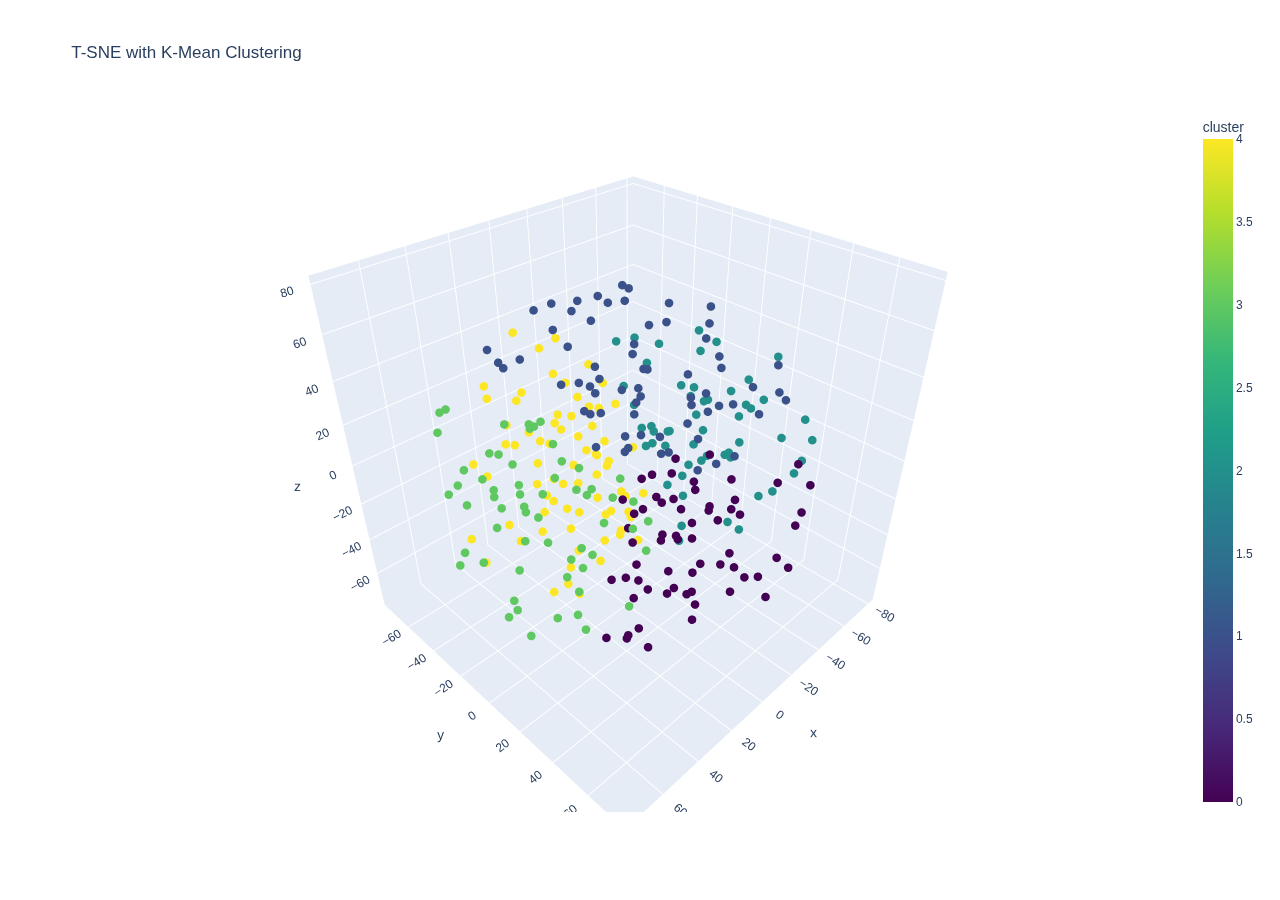
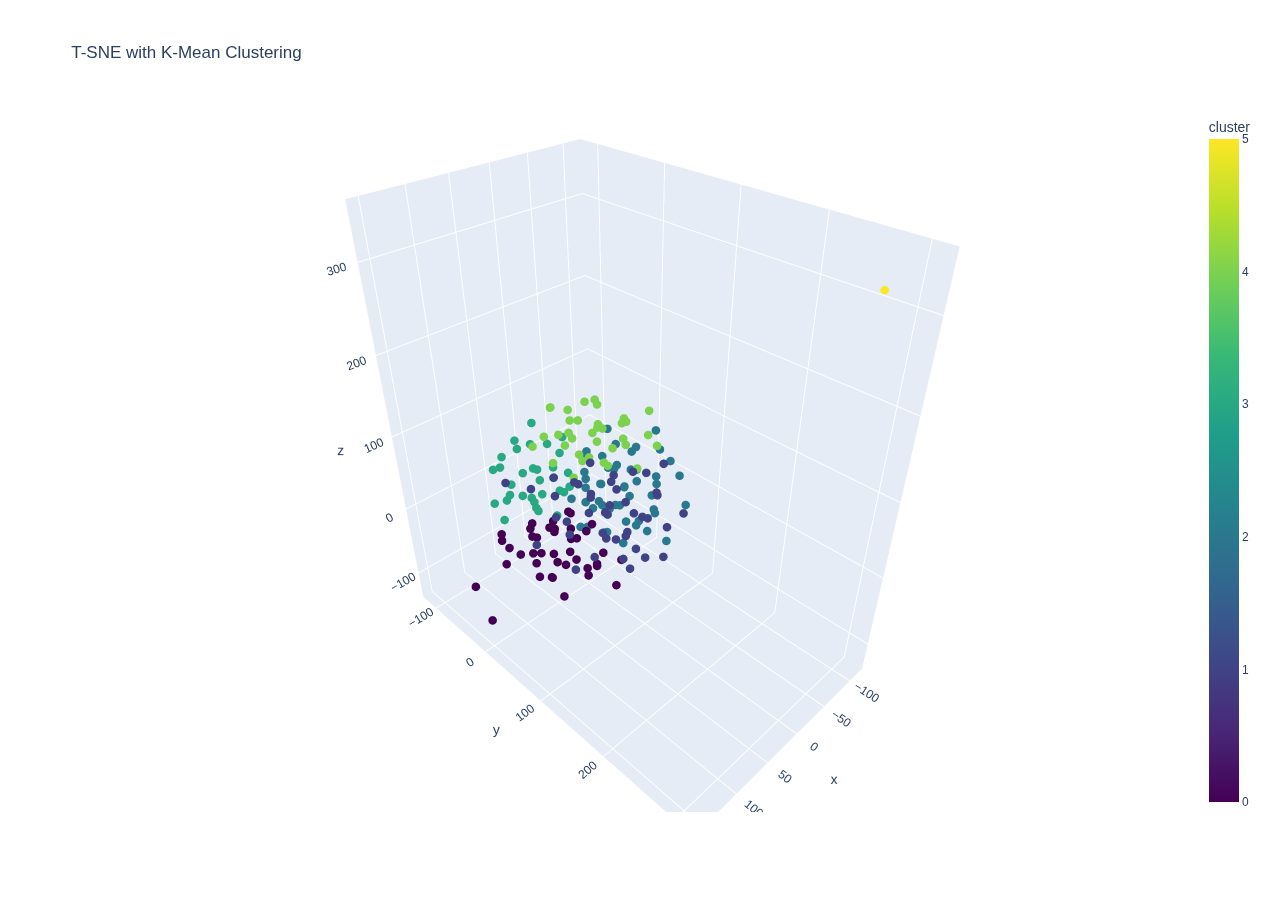
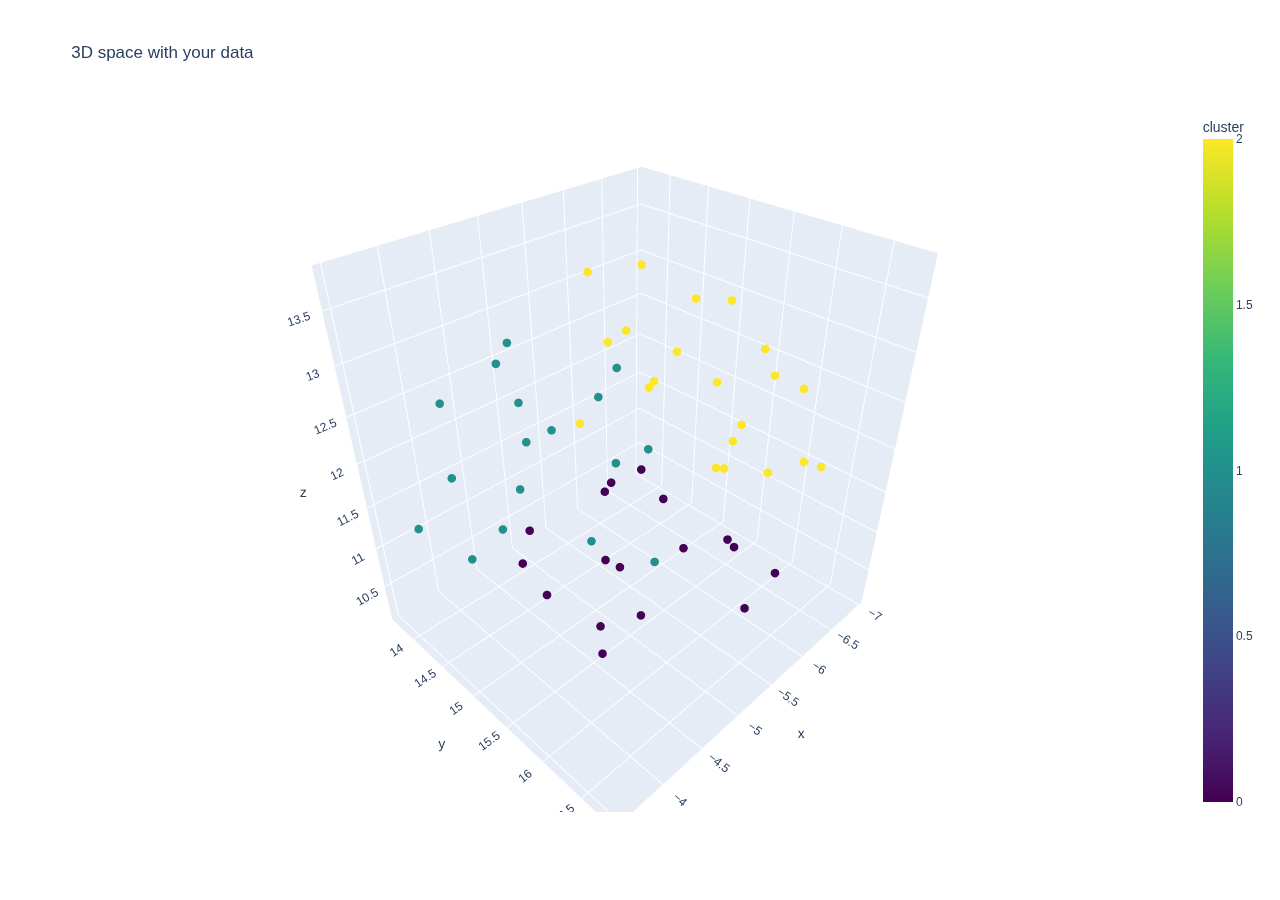
